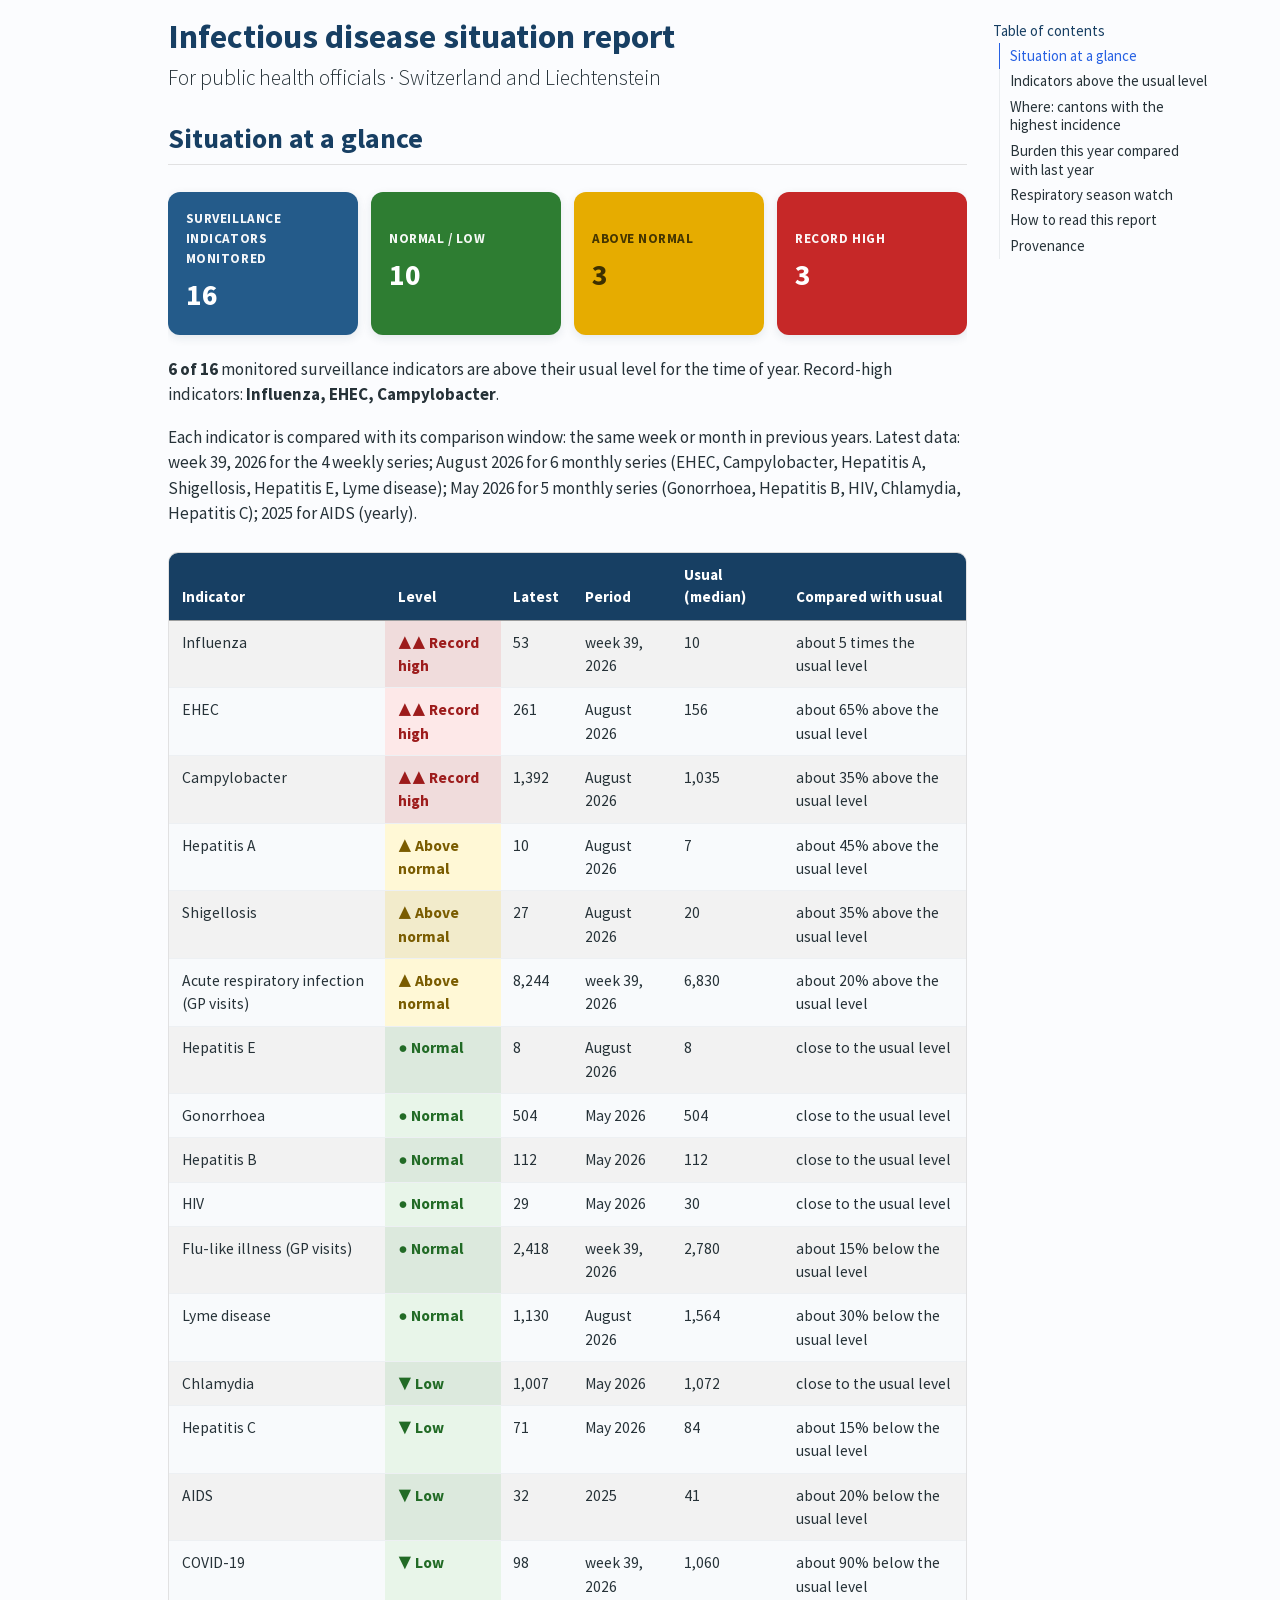
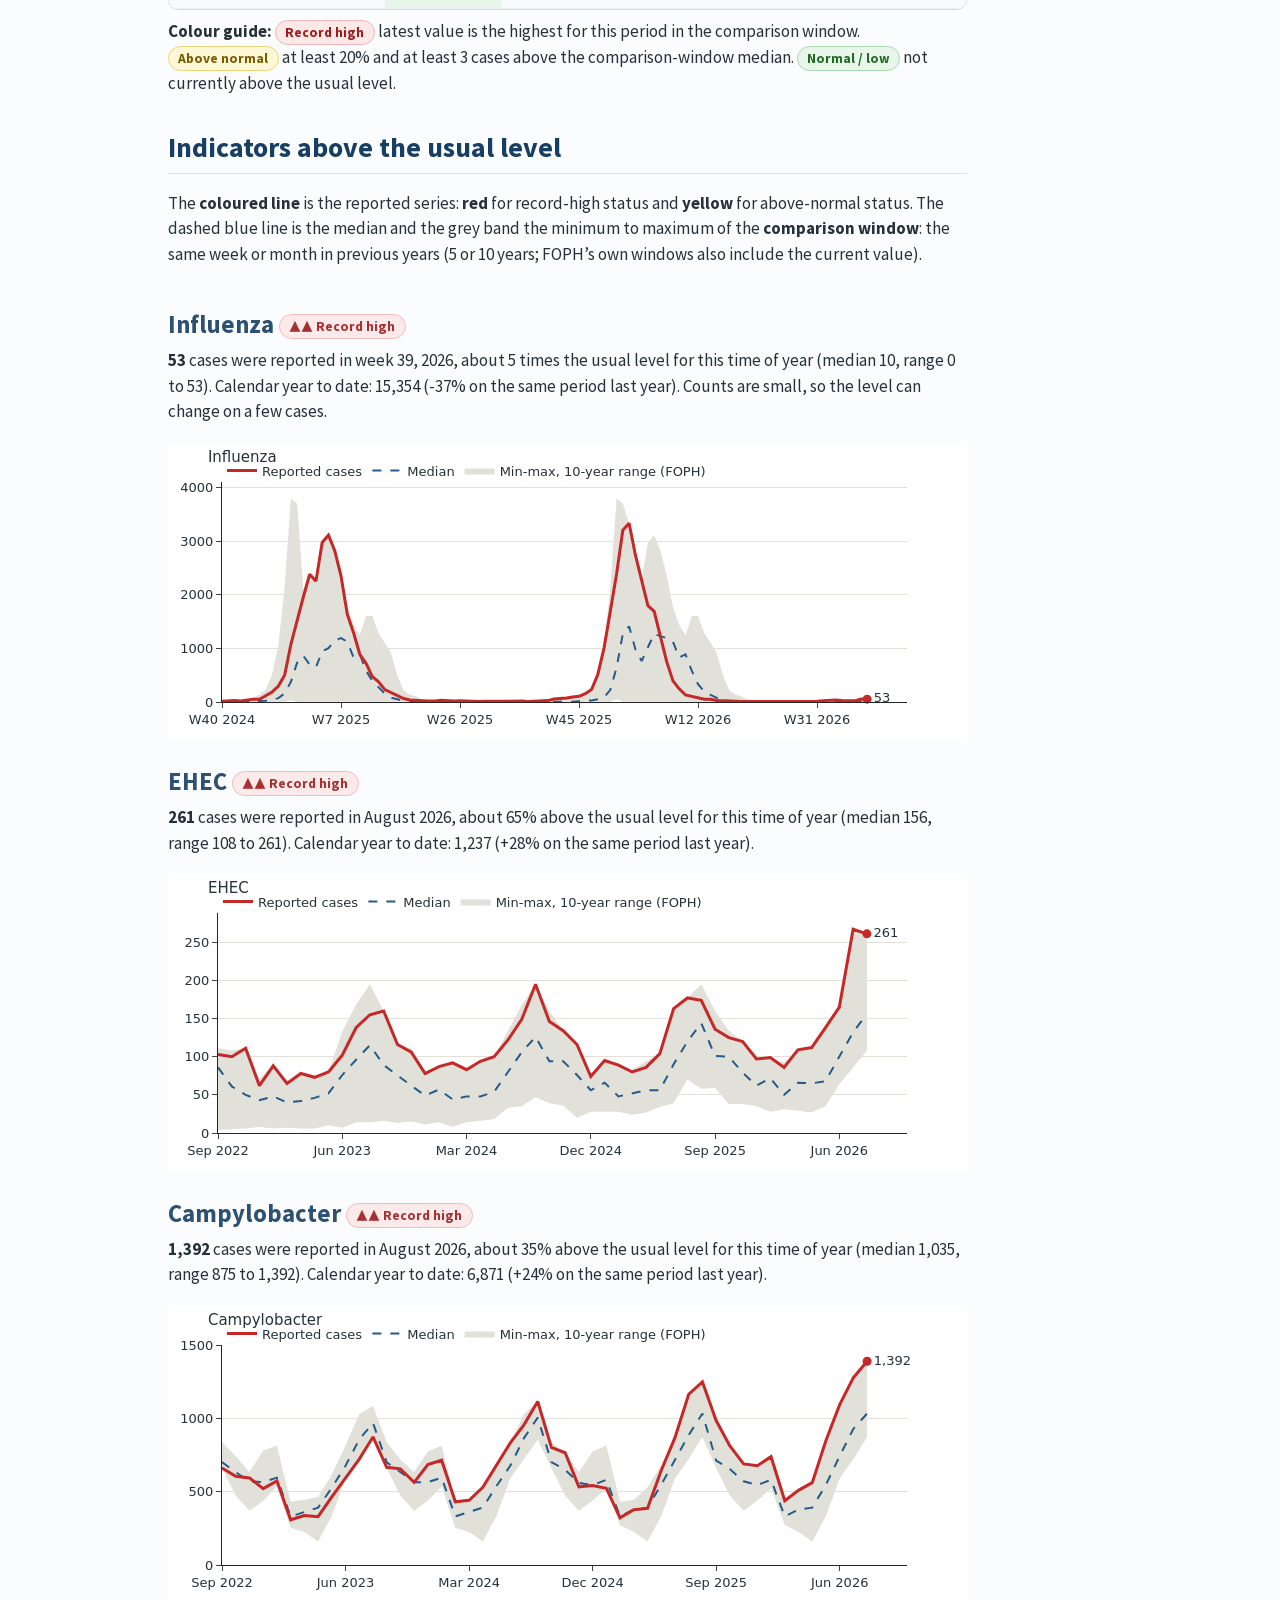
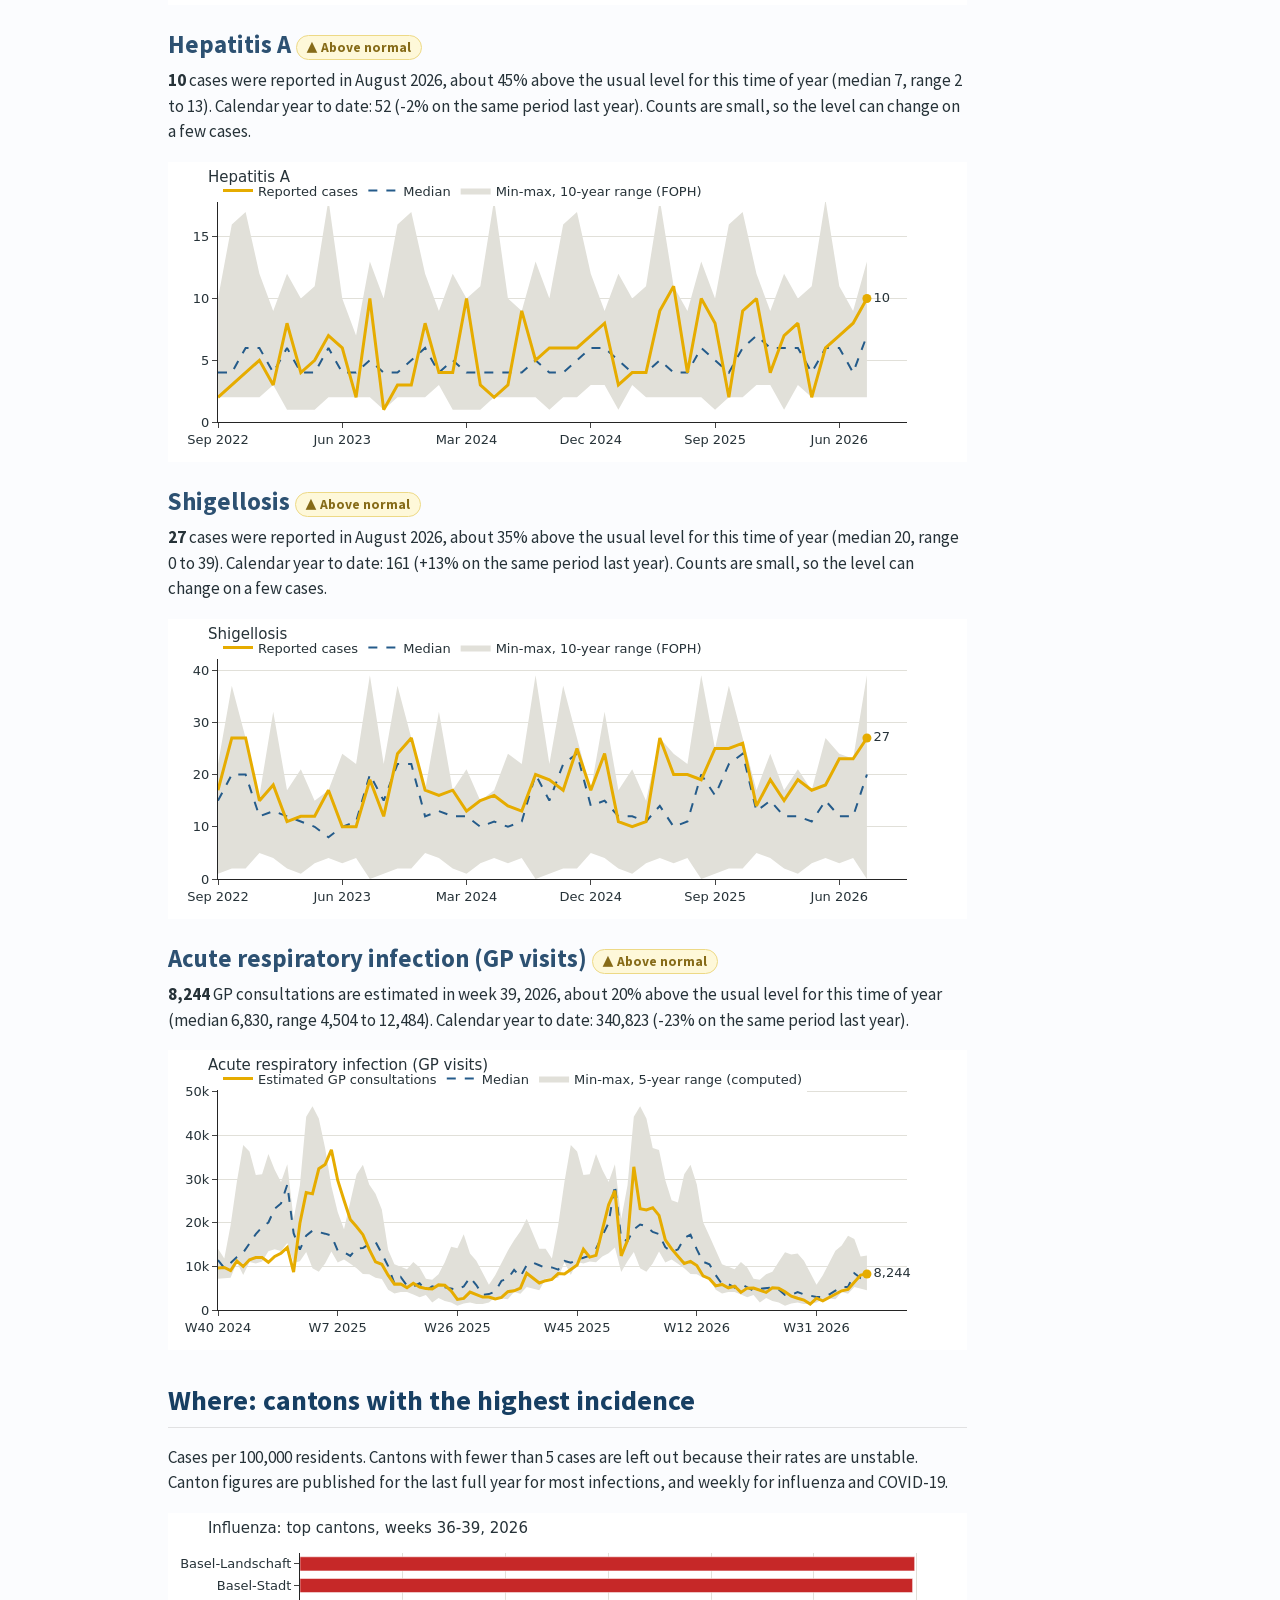
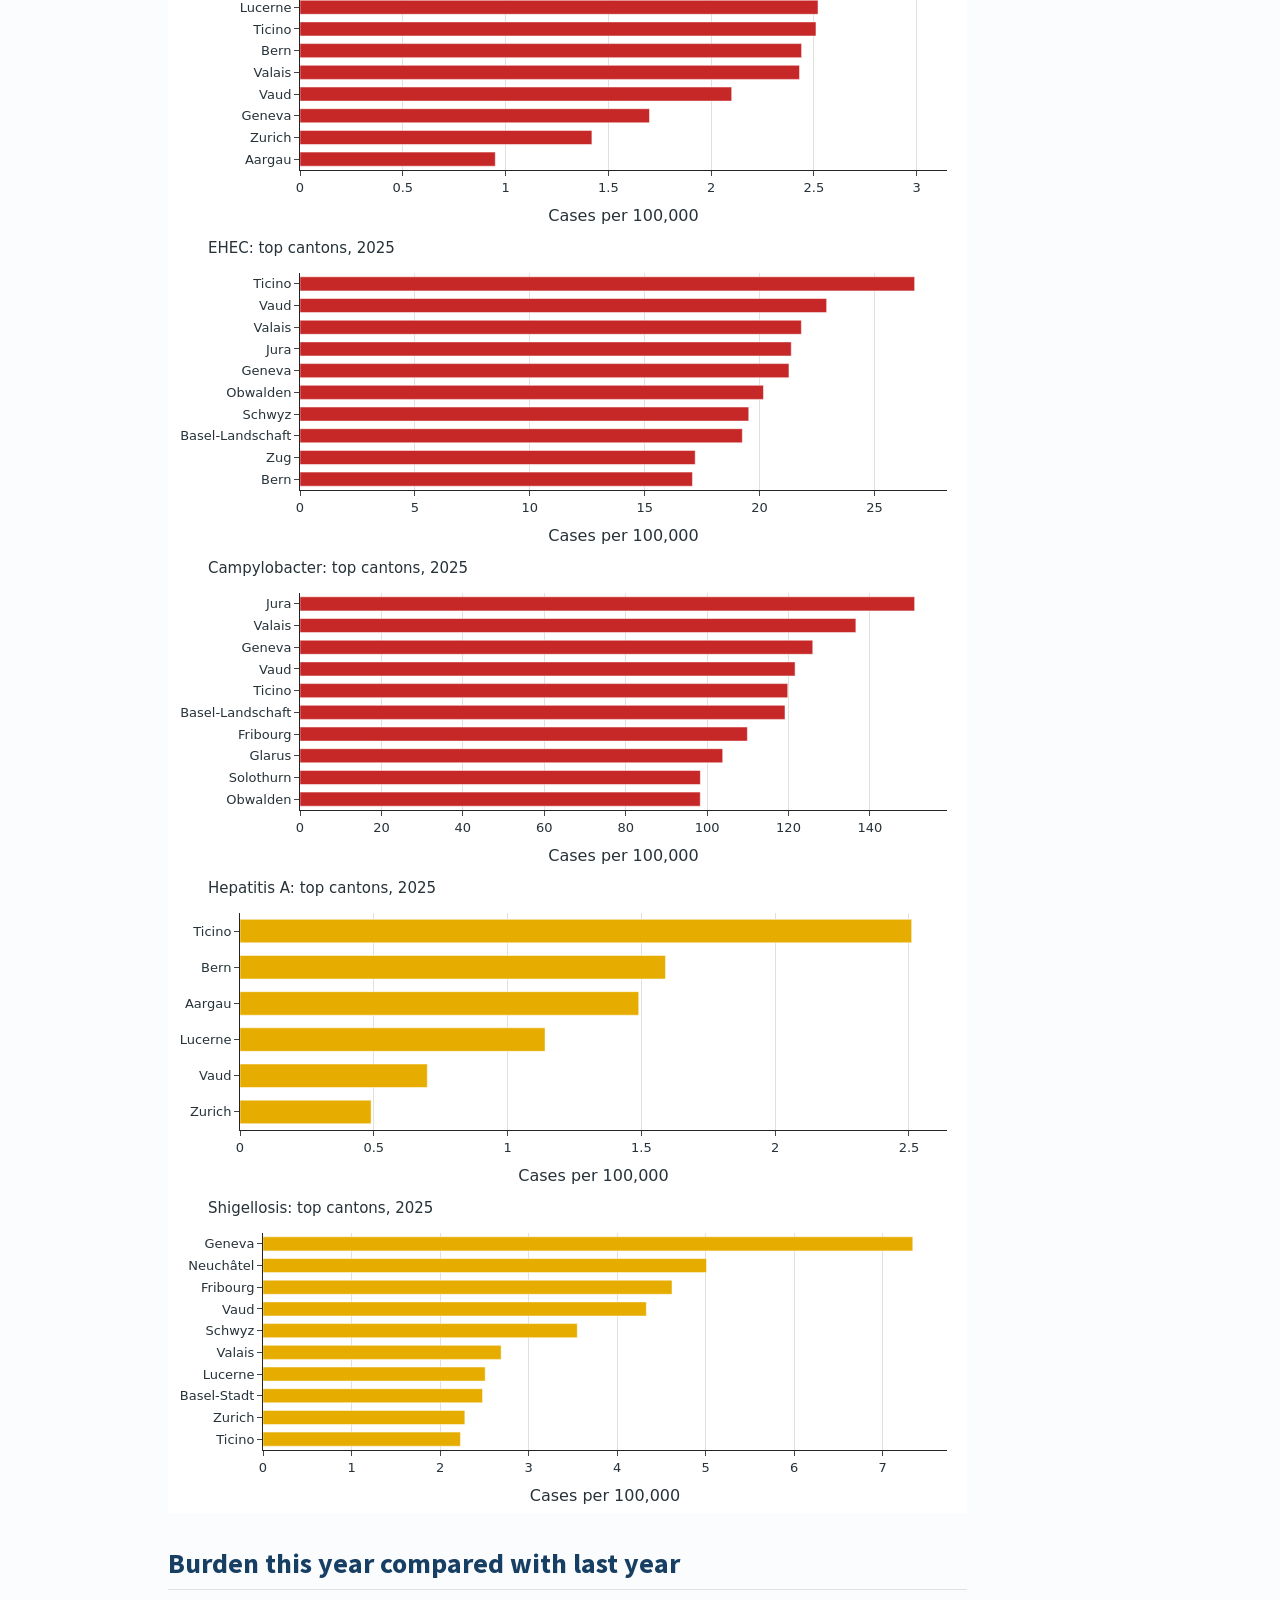
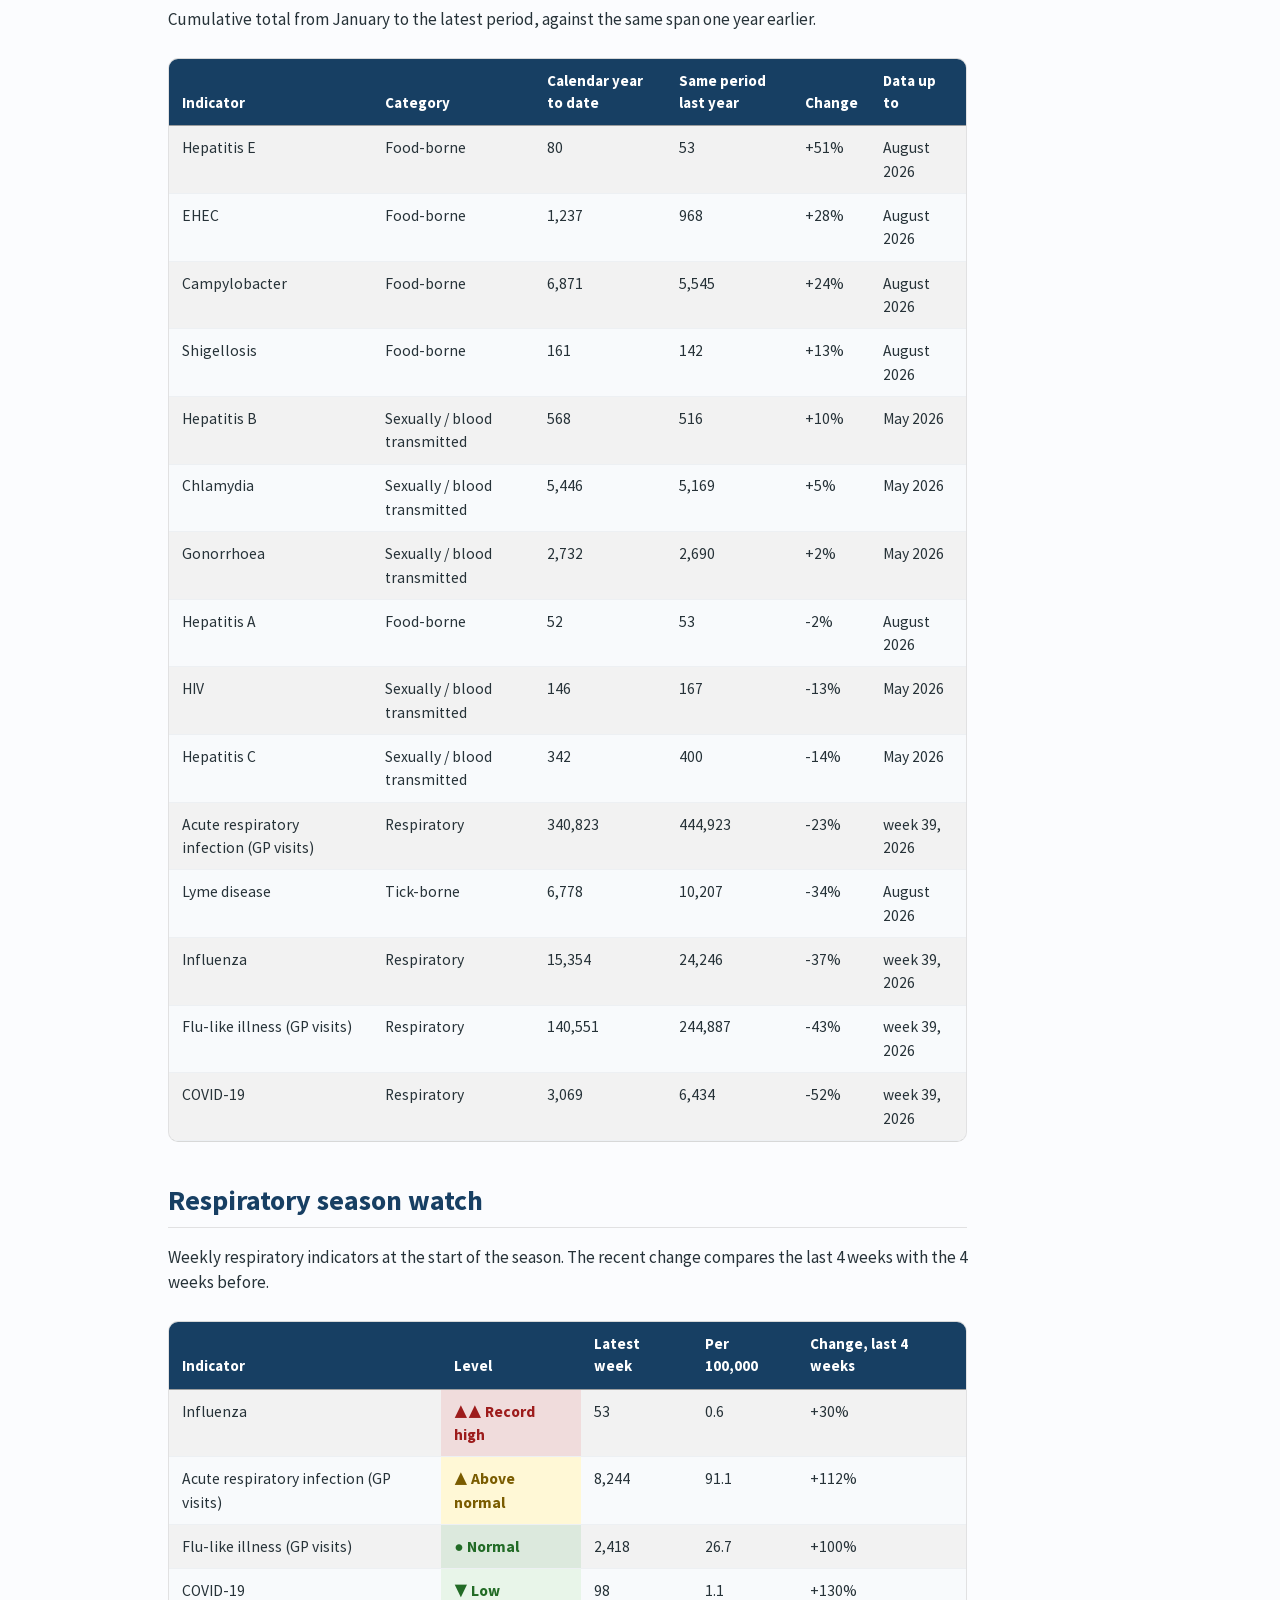
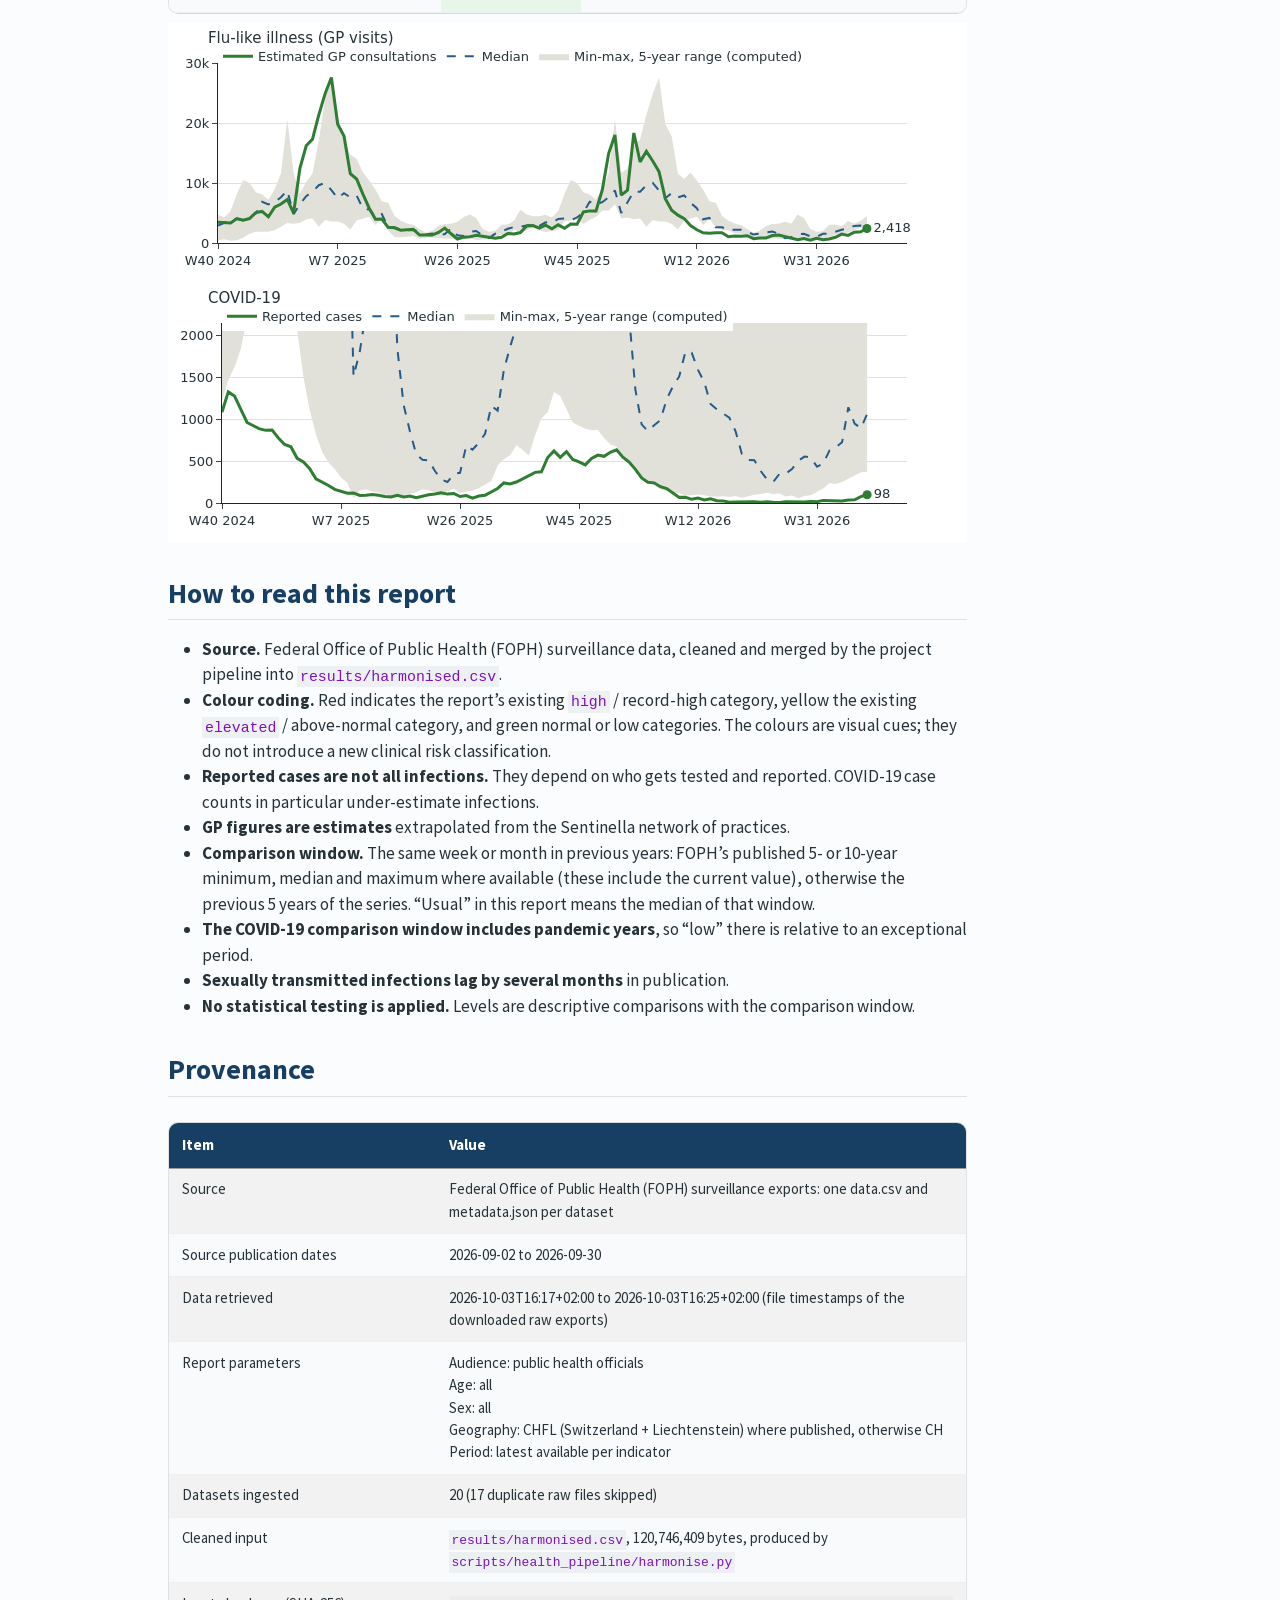
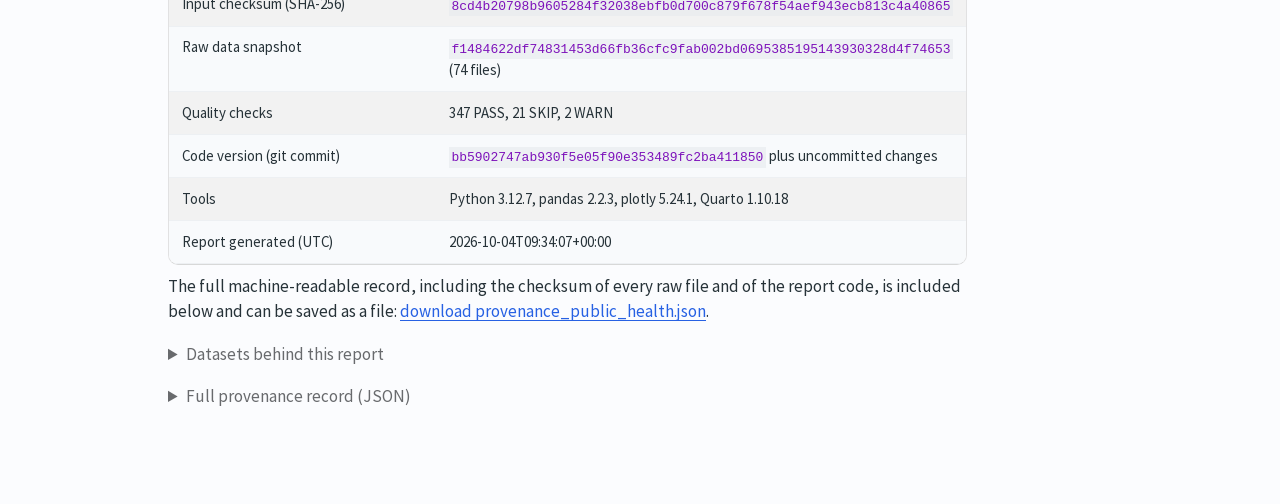
==== Health_Report_Generator-test/quarto/public_health.html @ 0fb8ffb7 "upaded_quarto_reports" ====
<!DOCTYPE html>
<html xmlns="http://www.w3.org/1999/xhtml" lang="en" xml:lang="en"><head>

<meta charset="utf-8">
<meta name="generator" content="quarto-1.10.18">

<meta name="viewport" content="width=device-width, initial-scale=1.0, user-scalable=yes">


<title>Infectious disease situation report</title>
<style>

span.smallcaps{font-variant: small-caps;}
div.columns{display: flex; gap: 1.5em;}
div.column{flex: auto;}
@media screen {
div.columns{gap: min(4vw, 1.5em);}
div.column{overflow-x: auto;}
}
div.hanging-indent{margin-left: 1.5em; text-indent: -1.5em;}
ul.task-list{list-style: none;}
ul.task-list li input[type="checkbox"] {
width: 0.8em;
margin: 0 0.8em 0.2em -1em;  vertical-align: middle;
}

html { -webkit-text-size-adjust: 100%; }
pre > code.sourceCode { white-space: pre; position: relative; }
pre > code.sourceCode > span { display: inline-block; line-height: 1.25; }
pre > code.sourceCode > span:empty { height: 1.2em; }
.sourceCode { overflow: visible; }
code.sourceCode > span { color: inherit; text-decoration: inherit; }
div.sourceCode { margin: 1em 0; }
pre.sourceCode { margin: 0; }
@media screen {
div.sourceCode { overflow: auto; }
}
@media print {
pre > code.sourceCode { white-space: pre-wrap; }
pre > code.sourceCode > span { text-indent: -5em; padding-left: 5em; }
}
pre.numberSource code
{ counter-reset: source-line 0; }
pre.numberSource code > span
{ position: relative; left: -4em; counter-increment: source-line; }
pre.numberSource code > span > a:first-child::before
{ content: counter(source-line);
position: relative; left: -1em; text-align: right; vertical-align: baseline;
border: none; display: inline-block;
-webkit-touch-callout: none; -webkit-user-select: none;
-khtml-user-select: none; -moz-user-select: none;
-ms-user-select: none; user-select: none;
padding: 0 4px; width: 4em;
}
pre.numberSource { margin-left: 3em; padding-left: 4px; }
div.sourceCode
{ }
@media screen {
pre > code.sourceCode > span > a:first-child::before { text-decoration: underline; }
}
</style>


<script>/*! jQuery v3.5.1 | (c) JS Foundation and other contributors | jquery.org/license */
!function(e,t){"use strict";"object"==typeof module&&"object"==typeof module.exports?module.exports=e.document?t(e,!0):function(e){if(!e.document)throw new Error("jQuery requires a window with a document");return t(e)}:t(e)}("undefined"!=typeof window?window:this,function(C,e){"use strict";var t=[],r=Object.getPrototypeOf,s=t.slice,g=t.flat?function(e){return t.flat.call(e)}:function(e){return t.concat.apply([],e)},u=t.push,i=t.indexOf,n={},o=n.toString,v=n.hasOwnProperty,a=v.toString,l=a.call(Object),y={},m=function(e){return"function"==typeof e&&"number"!=typeof e.nodeType},x=function(e){return null!=e&&e===e.window},E=C.document,c={type:!0,src:!0,nonce:!0,noModule:!0};function b(e,t,n){var r,i,o=(n=n||E).createElement("script");if(o.text=e,t)for(r in c)(i=t[r]||t.getAttribute&&t.getAttribute(r))&&o.setAttribute(r,i);n.head.appendChild(o).parentNode.removeChild(o)}function w(e){return null==e?e+"":"object"==typeof e||"function"==typeof e?n[o.call(e)]||"object":typeof e}var f="3.5.1",S=function(e,t){return new S.fn.init(e,t)};function p(e){var t=!!e&&"length"in e&&e.length,n=w(e);return!m(e)&&!x(e)&&("array"===n||0===t||"number"==typeof t&&0<t&&t-1 in e)}S.fn=S.prototype={jquery:f,constructor:S,length:0,toArray:function(){return s.call(this)},get:function(e){return null==e?s.call(this):e<0?this[e+this.length]:this[e]},pushStack:function(e){var t=S.merge(this.constructor(),e);return t.prevObject=this,t},each:function(e){return S.each(this,e)},map:function(n){return this.pushStack(S.map(this,function(e,t){return n.call(e,t,e)}))},slice:function(){return this.pushStack(s.apply(this,arguments))},first:function(){return this.eq(0)},last:function(){return this.eq(-1)},even:function(){return this.pushStack(S.grep(this,function(e,t){return(t+1)%2}))},odd:function(){return this.pushStack(S.grep(this,function(e,t){return t%2}))},eq:function(e){var t=this.length,n=+e+(e<0?t:0);return this.pushStack(0<=n&&n<t?[this[n]]:[])},end:function(){return this.prevObject||this.constructor()},push:u,sort:t.sort,splice:t.splice},S.extend=S.fn.extend=function(){var e,t,n,r,i,o,a=arguments[0]||{},s=1,u=arguments.length,l=!1;for("boolean"==typeof a&&(l=a,a=arguments[s]||{},s++),"object"==typeof a||m(a)||(a={}),s===u&&(a=this,s--);s<u;s++)if(null!=(e=arguments[s]))for(t in e)r=e[t],"__proto__"!==t&&a!==r&&(l&&r&&(S.isPlainObject(r)||(i=Array.isArray(r)))?(n=a[t],o=i&&!Array.isArray(n)?[]:i||S.isPlainObject(n)?n:{},i=!1,a[t]=S.extend(l,o,r)):void 0!==r&&(a[t]=r));return a},S.extend({expando:"jQuery"+(f+Math.random()).replace(/\D/g,""),isReady:!0,error:function(e){throw new Error(e)},noop:function(){},isPlainObject:function(e){var t,n;return!(!e||"[object Object]"!==o.call(e))&&(!(t=r(e))||"function"==typeof(n=v.call(t,"constructor")&&t.constructor)&&a.call(n)===l)},isEmptyObject:function(e){var t;for(t in e)return!1;return!0},globalEval:function(e,t,n){b(e,{nonce:t&&t.nonce},n)},each:function(e,t){var n,r=0;if(p(e)){for(n=e.length;r<n;r++)if(!1===t.call(e[r],r,e[r]))break}else for(r in e)if(!1===t.call(e[r],r,e[r]))break;return e},makeArray:function(e,t){var n=t||[];return null!=e&&(p(Object(e))?S.merge(n,"string"==typeof e?[e]:e):u.call(n,e)),n},inArray:function(e,t,n){return null==t?-1:i.call(t,e,n)},merge:function(e,t){for(var n=+t.length,r=0,i=e.length;r<n;r++)e[i++]=t[r];return e.length=i,e},grep:function(e,t,n){for(var r=[],i=0,o=e.length,a=!n;i<o;i++)!t(e[i],i)!==a&&r.push(e[i]);return r},map:function(e,t,n){var r,i,o=0,a=[];if(p(e))for(r=e.length;o<r;o++)null!=(i=t(e[o],o,n))&&a.push(i);else for(o in e)null!=(i=t(e[o],o,n))&&a.push(i);return g(a)},guid:1,support:y}),"function"==typeof Symbol&&(S.fn[Symbol.iterator]=t[Symbol.iterator]),S.each("Boolean Number String Function Array Date RegExp Object Error Symbol".split(" "),function(e,t){n["[object "+t+"]"]=t.toLowerCase()});var d=function(n){var e,d,b,o,i,h,f,g,w,u,l,T,C,a,E,v,s,c,y,S="sizzle"+1*new Date,p=n.document,k=0,r=0,m=ue(),x=ue(),A=ue(),N=ue(),D=function(e,t){return e===t&&(l=!0),0},j={}.hasOwnProperty,t=[],q=t.pop,L=t.push,H=t.push,O=t.slice,P=function(e,t){for(var n=0,r=e.length;n<r;n++)if(e[n]===t)return n;return-1},R="checked|selected|async|autofocus|autoplay|controls|defer|disabled|hidden|ismap|loop|multiple|open|readonly|required|scoped",M="[\\x20\\t\\r\\n\\f]",I="(?:\\\\[\\da-fA-F]{1,6}"+M+"?|\\\\[^\\r\\n\\f]|[\\w-]|[^\0-\\x7f])+",W="\\["+M+"*("+I+")(?:"+M+"*([*^$|!~]?=)"+M+"*(?:'((?:\\\\.|[^\\\\'])*)'|\"((?:\\\\.|[^\\\\\"])*)\"|("+I+"))|)"+M+"*\\]",F=":("+I+")(?:\\((('((?:\\\\.|[^\\\\'])*)'|\"((?:\\\\.|[^\\\\\"])*)\")|((?:\\\\.|[^\\\\()[\\]]|"+W+")*)|.*)\\)|)",B=new RegExp(M+"+","g"),$=new RegExp("^"+M+"+|((?:^|[^\\\\])(?:\\\\.)*)"+M+"+$","g"),_=new RegExp("^"+M+"*,"+M+"*"),z=new RegExp("^"+M+"*([>+~]|"+M+")"+M+"*"),U=new RegExp(M+"|>"),X=new RegExp(F),V=new RegExp("^"+I+"$"),G={ID:new RegExp("^#("+I+")"),CLASS:new RegExp("^\\.("+I+")"),TAG:new RegExp("^("+I+"|[*])"),ATTR:new RegExp("^"+W),PSEUDO:new RegExp("^"+F),CHILD:new RegExp("^:(only|first|last|nth|nth-last)-(child|of-type)(?:\\("+M+"*(even|odd|(([+-]|)(\\d*)n|)"+M+"*(?:([+-]|)"+M+"*(\\d+)|))"+M+"*\\)|)","i"),bool:new RegExp("^(?:"+R+")$","i"),needsContext:new RegExp("^"+M+"*[>+~]|:(even|odd|eq|gt|lt|nth|first|last)(?:\\("+M+"*((?:-\\d)?\\d*)"+M+"*\\)|)(?=[^-]|$)","i")},Y=/HTML$/i,Q=/^(?:input|select|textarea|button)$/i,J=/^h\d$/i,K=/^[^{]+\{\s*\[native \w/,Z=/^(?:#([\w-]+)|(\w+)|\.([\w-]+))$/,ee=/[+~]/,te=new RegExp("\\\\[\\da-fA-F]{1,6}"+M+"?|\\\\([^\\r\\n\\f])","g"),ne=function(e,t){var n="0x"+e.slice(1)-65536;return t||(n<0?String.fromCharCode(n+65536):String.fromCharCode(n>>10|55296,1023&n|56320))},re=/([\0-\x1f\x7f]|^-?\d)|^-$|[^\0-\x1f\x7f-\uFFFF\w-]/g,ie=function(e,t){return t?"\0"===e?"\ufffd":e.slice(0,-1)+"\\"+e.charCodeAt(e.length-1).toString(16)+" ":"\\"+e},oe=function(){T()},ae=be(function(e){return!0===e.disabled&&"fieldset"===e.nodeName.toLowerCase()},{dir:"parentNode",next:"legend"});try{H.apply(t=O.call(p.childNodes),p.childNodes),t[p.childNodes.length].nodeType}catch(e){H={apply:t.length?function(e,t){L.apply(e,O.call(t))}:function(e,t){var n=e.length,r=0;while(e[n++]=t[r++]);e.length=n-1}}}function se(t,e,n,r){var i,o,a,s,u,l,c,f=e&&e.ownerDocument,p=e?e.nodeType:9;if(n=n||[],"string"!=typeof t||!t||1!==p&&9!==p&&11!==p)return n;if(!r&&(T(e),e=e||C,E)){if(11!==p&&(u=Z.exec(t)))if(i=u[1]){if(9===p){if(!(a=e.getElementById(i)))return n;if(a.id===i)return n.push(a),n}else if(f&&(a=f.getElementById(i))&&y(e,a)&&a.id===i)return n.push(a),n}else{if(u[2])return H.apply(n,e.getElementsByTagName(t)),n;if((i=u[3])&&d.getElementsByClassName&&e.getElementsByClassName)return H.apply(n,e.getElementsByClassName(i)),n}if(d.qsa&&!N[t+" "]&&(!v||!v.test(t))&&(1!==p||"object"!==e.nodeName.toLowerCase())){if(c=t,f=e,1===p&&(U.test(t)||z.test(t))){(f=ee.test(t)&&ye(e.parentNode)||e)===e&&d.scope||((s=e.getAttribute("id"))?s=s.replace(re,ie):e.setAttribute("id",s=S)),o=(l=h(t)).length;while(o--)l[o]=(s?"#"+s:":scope")+" "+xe(l[o]);c=l.join(",")}try{return H.apply(n,f.querySelectorAll(c)),n}catch(e){N(t,!0)}finally{s===S&&e.removeAttribute("id")}}}return g(t.replace($,"$1"),e,n,r)}function ue(){var r=[];return function e(t,n){return r.push(t+" ")>b.cacheLength&&delete e[r.shift()],e[t+" "]=n}}function le(e){return e[S]=!0,e}function ce(e){var t=C.createElement("fieldset");try{return!!e(t)}catch(e){return!1}finally{t.parentNode&&t.parentNode.removeChild(t),t=null}}function fe(e,t){var n=e.split("|"),r=n.length;while(r--)b.attrHandle[n[r]]=t}function pe(e,t){var n=t&&e,r=n&&1===e.nodeType&&1===t.nodeType&&e.sourceIndex-t.sourceIndex;if(r)return r;if(n)while(n=n.nextSibling)if(n===t)return-1;return e?1:-1}function de(t){return function(e){return"input"===e.nodeName.toLowerCase()&&e.type===t}}function he(n){return function(e){var t=e.nodeName.toLowerCase();return("input"===t||"button"===t)&&e.type===n}}function ge(t){return function(e){return"form"in e?e.parentNode&&!1===e.disabled?"label"in e?"label"in e.parentNode?e.parentNode.disabled===t:e.disabled===t:e.isDisabled===t||e.isDisabled!==!t&&ae(e)===t:e.disabled===t:"label"in e&&e.disabled===t}}function ve(a){return le(function(o){return o=+o,le(function(e,t){var n,r=a([],e.length,o),i=r.length;while(i--)e[n=r[i]]&&(e[n]=!(t[n]=e[n]))})})}function ye(e){return e&&"undefined"!=typeof e.getElementsByTagName&&e}for(e in d=se.support={},i=se.isXML=function(e){var t=e.namespaceURI,n=(e.ownerDocument||e).documentElement;return!Y.test(t||n&&n.nodeName||"HTML")},T=se.setDocument=function(e){var t,n,r=e?e.ownerDocument||e:p;return r!=C&&9===r.nodeType&&r.documentElement&&(a=(C=r).documentElement,E=!i(C),p!=C&&(n=C.defaultView)&&n.top!==n&&(n.addEventListener?n.addEventListener("unload",oe,!1):n.attachEvent&&n.attachEvent("onunload",oe)),d.scope=ce(function(e){return a.appendChild(e).appendChild(C.createElement("div")),"undefined"!=typeof e.querySelectorAll&&!e.querySelectorAll(":scope fieldset div").length}),d.attributes=ce(function(e){return e.className="i",!e.getAttribute("className")}),d.getElementsByTagName=ce(function(e){return e.appendChild(C.createComment("")),!e.getElementsByTagName("*").length}),d.getElementsByClassName=K.test(C.getElementsByClassName),d.getById=ce(function(e){return a.appendChild(e).id=S,!C.getElementsByName||!C.getElementsByName(S).length}),d.getById?(b.filter.ID=function(e){var t=e.replace(te,ne);return function(e){return e.getAttribute("id")===t}},b.find.ID=function(e,t){if("undefined"!=typeof t.getElementById&&E){var n=t.getElementById(e);return n?[n]:[]}}):(b.filter.ID=function(e){var n=e.replace(te,ne);return function(e){var t="undefined"!=typeof e.getAttributeNode&&e.getAttributeNode("id");return t&&t.value===n}},b.find.ID=function(e,t){if("undefined"!=typeof t.getElementById&&E){var n,r,i,o=t.getElementById(e);if(o){if((n=o.getAttributeNode("id"))&&n.value===e)return[o];i=t.getElementsByName(e),r=0;while(o=i[r++])if((n=o.getAttributeNode("id"))&&n.value===e)return[o]}return[]}}),b.find.TAG=d.getElementsByTagName?function(e,t){return"undefined"!=typeof t.getElementsByTagName?t.getElementsByTagName(e):d.qsa?t.querySelectorAll(e):void 0}:function(e,t){var n,r=[],i=0,o=t.getElementsByTagName(e);if("*"===e){while(n=o[i++])1===n.nodeType&&r.push(n);return r}return o},b.find.CLASS=d.getElementsByClassName&&function(e,t){if("undefined"!=typeof t.getElementsByClassName&&E)return t.getElementsByClassName(e)},s=[],v=[],(d.qsa=K.test(C.querySelectorAll))&&(ce(function(e){var t;a.appendChild(e).innerHTML="<a id='"+S+"'></a><select id='"+S+"-\r\\' msallowcapture=''><option selected=''></option></select>",e.querySelectorAll("[msallowcapture^='']").length&&v.push("[*^$]="+M+"*(?:''|\"\")"),e.querySelectorAll("[selected]").length||v.push("\\["+M+"*(?:value|"+R+")"),e.querySelectorAll("[id~="+S+"-]").length||v.push("~="),(t=C.createElement("input")).setAttribute("name",""),e.appendChild(t),e.querySelectorAll("[name='']").length||v.push("\\["+M+"*name"+M+"*="+M+"*(?:''|\"\")"),e.querySelectorAll(":checked").length||v.push(":checked"),e.querySelectorAll("a#"+S+"+*").length||v.push(".#.+[+~]"),e.querySelectorAll("\\\f"),v.push("[\\r\\n\\f]")}),ce(function(e){e.innerHTML="<a href='' disabled='disabled'></a><select disabled='disabled'><option/></select>";var t=C.createElement("input");t.setAttribute("type","hidden"),e.appendChild(t).setAttribute("name","D"),e.querySelectorAll("[name=d]").length&&v.push("name"+M+"*[*^$|!~]?="),2!==e.querySelectorAll(":enabled").length&&v.push(":enabled",":disabled"),a.appendChild(e).disabled=!0,2!==e.querySelectorAll(":disabled").length&&v.push(":enabled",":disabled"),e.querySelectorAll("*,:x"),v.push(",.*:")})),(d.matchesSelector=K.test(c=a.matches||a.webkitMatchesSelector||a.mozMatchesSelector||a.oMatchesSelector||a.msMatchesSelector))&&ce(function(e){d.disconnectedMatch=c.call(e,"*"),c.call(e,"[s!='']:x"),s.push("!=",F)}),v=v.length&&new RegExp(v.join("|")),s=s.length&&new RegExp(s.join("|")),t=K.test(a.compareDocumentPosition),y=t||K.test(a.contains)?function(e,t){var n=9===e.nodeType?e.documentElement:e,r=t&&t.parentNode;return e===r||!(!r||1!==r.nodeType||!(n.contains?n.contains(r):e.compareDocumentPosition&&16&e.compareDocumentPosition(r)))}:function(e,t){if(t)while(t=t.parentNode)if(t===e)return!0;return!1},D=t?function(e,t){if(e===t)return l=!0,0;var n=!e.compareDocumentPosition-!t.compareDocumentPosition;return n||(1&(n=(e.ownerDocument||e)==(t.ownerDocument||t)?e.compareDocumentPosition(t):1)||!d.sortDetached&&t.compareDocumentPosition(e)===n?e==C||e.ownerDocument==p&&y(p,e)?-1:t==C||t.ownerDocument==p&&y(p,t)?1:u?P(u,e)-P(u,t):0:4&n?-1:1)}:function(e,t){if(e===t)return l=!0,0;var n,r=0,i=e.parentNode,o=t.parentNode,a=[e],s=[t];if(!i||!o)return e==C?-1:t==C?1:i?-1:o?1:u?P(u,e)-P(u,t):0;if(i===o)return pe(e,t);n=e;while(n=n.parentNode)a.unshift(n);n=t;while(n=n.parentNode)s.unshift(n);while(a[r]===s[r])r++;return r?pe(a[r],s[r]):a[r]==p?-1:s[r]==p?1:0}),C},se.matches=function(e,t){return se(e,null,null,t)},se.matchesSelector=function(e,t){if(T(e),d.matchesSelector&&E&&!N[t+" "]&&(!s||!s.test(t))&&(!v||!v.test(t)))try{var n=c.call(e,t);if(n||d.disconnectedMatch||e.document&&11!==e.document.nodeType)return n}catch(e){N(t,!0)}return 0<se(t,C,null,[e]).length},se.contains=function(e,t){return(e.ownerDocument||e)!=C&&T(e),y(e,t)},se.attr=function(e,t){(e.ownerDocument||e)!=C&&T(e);var n=b.attrHandle[t.toLowerCase()],r=n&&j.call(b.attrHandle,t.toLowerCase())?n(e,t,!E):void 0;return void 0!==r?r:d.attributes||!E?e.getAttribute(t):(r=e.getAttributeNode(t))&&r.specified?r.value:null},se.escape=function(e){return(e+"").replace(re,ie)},se.error=function(e){throw new Error("Syntax error, unrecognized expression: "+e)},se.uniqueSort=function(e){var t,n=[],r=0,i=0;if(l=!d.detectDuplicates,u=!d.sortStable&&e.slice(0),e.sort(D),l){while(t=e[i++])t===e[i]&&(r=n.push(i));while(r--)e.splice(n[r],1)}return u=null,e},o=se.getText=function(e){var t,n="",r=0,i=e.nodeType;if(i){if(1===i||9===i||11===i){if("string"==typeof e.textContent)return e.textContent;for(e=e.firstChild;e;e=e.nextSibling)n+=o(e)}else if(3===i||4===i)return e.nodeValue}else while(t=e[r++])n+=o(t);return n},(b=se.selectors={cacheLength:50,createPseudo:le,match:G,attrHandle:{},find:{},relative:{">":{dir:"parentNode",first:!0}," ":{dir:"parentNode"},"+":{dir:"previousSibling",first:!0},"~":{dir:"previousSibling"}},preFilter:{ATTR:function(e){return e[1]=e[1].replace(te,ne),e[3]=(e[3]||e[4]||e[5]||"").replace(te,ne),"~="===e[2]&&(e[3]=" "+e[3]+" "),e.slice(0,4)},CHILD:function(e){return e[1]=e[1].toLowerCase(),"nth"===e[1].slice(0,3)?(e[3]||se.error(e[0]),e[4]=+(e[4]?e[5]+(e[6]||1):2*("even"===e[3]||"odd"===e[3])),e[5]=+(e[7]+e[8]||"odd"===e[3])):e[3]&&se.error(e[0]),e},PSEUDO:function(e){var t,n=!e[6]&&e[2];return G.CHILD.test(e[0])?null:(e[3]?e[2]=e[4]||e[5]||"":n&&X.test(n)&&(t=h(n,!0))&&(t=n.indexOf(")",n.length-t)-n.length)&&(e[0]=e[0].slice(0,t),e[2]=n.slice(0,t)),e.slice(0,3))}},filter:{TAG:function(e){var t=e.replace(te,ne).toLowerCase();return"*"===e?function(){return!0}:function(e){return e.nodeName&&e.nodeName.toLowerCase()===t}},CLASS:function(e){var t=m[e+" "];return t||(t=new RegExp("(^|"+M+")"+e+"("+M+"|$)"))&&m(e,function(e){return t.test("string"==typeof e.className&&e.className||"undefined"!=typeof e.getAttribute&&e.getAttribute("class")||"")})},ATTR:function(n,r,i){return function(e){var t=se.attr(e,n);return null==t?"!="===r:!r||(t+="","="===r?t===i:"!="===r?t!==i:"^="===r?i&&0===t.indexOf(i):"*="===r?i&&-1<t.indexOf(i):"$="===r?i&&t.slice(-i.length)===i:"~="===r?-1<(" "+t.replace(B," ")+" ").indexOf(i):"|="===r&&(t===i||t.slice(0,i.length+1)===i+"-"))}},CHILD:function(h,e,t,g,v){var y="nth"!==h.slice(0,3),m="last"!==h.slice(-4),x="of-type"===e;return 1===g&&0===v?function(e){return!!e.parentNode}:function(e,t,n){var r,i,o,a,s,u,l=y!==m?"nextSibling":"previousSibling",c=e.parentNode,f=x&&e.nodeName.toLowerCase(),p=!n&&!x,d=!1;if(c){if(y){while(l){a=e;while(a=a[l])if(x?a.nodeName.toLowerCase()===f:1===a.nodeType)return!1;u=l="only"===h&&!u&&"nextSibling"}return!0}if(u=[m?c.firstChild:c.lastChild],m&&p){d=(s=(r=(i=(o=(a=c)[S]||(a[S]={}))[a.uniqueID]||(o[a.uniqueID]={}))[h]||[])[0]===k&&r[1])&&r[2],a=s&&c.childNodes[s];while(a=++s&&a&&a[l]||(d=s=0)||u.pop())if(1===a.nodeType&&++d&&a===e){i[h]=[k,s,d];break}}else if(p&&(d=s=(r=(i=(o=(a=e)[S]||(a[S]={}))[a.uniqueID]||(o[a.uniqueID]={}))[h]||[])[0]===k&&r[1]),!1===d)while(a=++s&&a&&a[l]||(d=s=0)||u.pop())if((x?a.nodeName.toLowerCase()===f:1===a.nodeType)&&++d&&(p&&((i=(o=a[S]||(a[S]={}))[a.uniqueID]||(o[a.uniqueID]={}))[h]=[k,d]),a===e))break;return(d-=v)===g||d%g==0&&0<=d/g}}},PSEUDO:function(e,o){var t,a=b.pseudos[e]||b.setFilters[e.toLowerCase()]||se.error("unsupported pseudo: "+e);return a[S]?a(o):1<a.length?(t=[e,e,"",o],b.setFilters.hasOwnProperty(e.toLowerCase())?le(function(e,t){var n,r=a(e,o),i=r.length;while(i--)e[n=P(e,r[i])]=!(t[n]=r[i])}):function(e){return a(e,0,t)}):a}},pseudos:{not:le(function(e){var r=[],i=[],s=f(e.replace($,"$1"));return s[S]?le(function(e,t,n,r){var i,o=s(e,null,r,[]),a=e.length;while(a--)(i=o[a])&&(e[a]=!(t[a]=i))}):function(e,t,n){return r[0]=e,s(r,null,n,i),r[0]=null,!i.pop()}}),has:le(function(t){return function(e){return 0<se(t,e).length}}),contains:le(function(t){return t=t.replace(te,ne),function(e){return-1<(e.textContent||o(e)).indexOf(t)}}),lang:le(function(n){return V.test(n||"")||se.error("unsupported lang: "+n),n=n.replace(te,ne).toLowerCase(),function(e){var t;do{if(t=E?e.lang:e.getAttribute("xml:lang")||e.getAttribute("lang"))return(t=t.toLowerCase())===n||0===t.indexOf(n+"-")}while((e=e.parentNode)&&1===e.nodeType);return!1}}),target:function(e){var t=n.location&&n.location.hash;return t&&t.slice(1)===e.id},root:function(e){return e===a},focus:function(e){return e===C.activeElement&&(!C.hasFocus||C.hasFocus())&&!!(e.type||e.href||~e.tabIndex)},enabled:ge(!1),disabled:ge(!0),checked:function(e){var t=e.nodeName.toLowerCase();return"input"===t&&!!e.checked||"option"===t&&!!e.selected},selected:function(e){return e.parentNode&&e.parentNode.selectedIndex,!0===e.selected},empty:function(e){for(e=e.firstChild;e;e=e.nextSibling)if(e.nodeType<6)return!1;return!0},parent:function(e){return!b.pseudos.empty(e)},header:function(e){return J.test(e.nodeName)},input:function(e){return Q.test(e.nodeName)},button:function(e){var t=e.nodeName.toLowerCase();return"input"===t&&"button"===e.type||"button"===t},text:function(e){var t;return"input"===e.nodeName.toLowerCase()&&"text"===e.type&&(null==(t=e.getAttribute("type"))||"text"===t.toLowerCase())},first:ve(function(){return[0]}),last:ve(function(e,t){return[t-1]}),eq:ve(function(e,t,n){return[n<0?n+t:n]}),even:ve(function(e,t){for(var n=0;n<t;n+=2)e.push(n);return e}),odd:ve(function(e,t){for(var n=1;n<t;n+=2)e.push(n);return e}),lt:ve(function(e,t,n){for(var r=n<0?n+t:t<n?t:n;0<=--r;)e.push(r);return e}),gt:ve(function(e,t,n){for(var r=n<0?n+t:n;++r<t;)e.push(r);return e})}}).pseudos.nth=b.pseudos.eq,{radio:!0,checkbox:!0,file:!0,password:!0,image:!0})b.pseudos[e]=de(e);for(e in{submit:!0,reset:!0})b.pseudos[e]=he(e);function me(){}function xe(e){for(var t=0,n=e.length,r="";t<n;t++)r+=e[t].value;return r}function be(s,e,t){var u=e.dir,l=e.next,c=l||u,f=t&&"parentNode"===c,p=r++;return e.first?function(e,t,n){while(e=e[u])if(1===e.nodeType||f)return s(e,t,n);return!1}:function(e,t,n){var r,i,o,a=[k,p];if(n){while(e=e[u])if((1===e.nodeType||f)&&s(e,t,n))return!0}else while(e=e[u])if(1===e.nodeType||f)if(i=(o=e[S]||(e[S]={}))[e.uniqueID]||(o[e.uniqueID]={}),l&&l===e.nodeName.toLowerCase())e=e[u]||e;else{if((r=i[c])&&r[0]===k&&r[1]===p)return a[2]=r[2];if((i[c]=a)[2]=s(e,t,n))return!0}return!1}}function we(i){return 1<i.length?function(e,t,n){var r=i.length;while(r--)if(!i[r](e,t,n))return!1;return!0}:i[0]}function Te(e,t,n,r,i){for(var o,a=[],s=0,u=e.length,l=null!=t;s<u;s++)(o=e[s])&&(n&&!n(o,r,i)||(a.push(o),l&&t.push(s)));return a}function Ce(d,h,g,v,y,e){return v&&!v[S]&&(v=Ce(v)),y&&!y[S]&&(y=Ce(y,e)),le(function(e,t,n,r){var i,o,a,s=[],u=[],l=t.length,c=e||function(e,t,n){for(var r=0,i=t.length;r<i;r++)se(e,t[r],n);return n}(h||"*",n.nodeType?[n]:n,[]),f=!d||!e&&h?c:Te(c,s,d,n,r),p=g?y||(e?d:l||v)?[]:t:f;if(g&&g(f,p,n,r),v){i=Te(p,u),v(i,[],n,r),o=i.length;while(o--)(a=i[o])&&(p[u[o]]=!(f[u[o]]=a))}if(e){if(y||d){if(y){i=[],o=p.length;while(o--)(a=p[o])&&i.push(f[o]=a);y(null,p=[],i,r)}o=p.length;while(o--)(a=p[o])&&-1<(i=y?P(e,a):s[o])&&(e[i]=!(t[i]=a))}}else p=Te(p===t?p.splice(l,p.length):p),y?y(null,t,p,r):H.apply(t,p)})}function Ee(e){for(var i,t,n,r=e.length,o=b.relative[e[0].type],a=o||b.relative[" "],s=o?1:0,u=be(function(e){return e===i},a,!0),l=be(function(e){return-1<P(i,e)},a,!0),c=[function(e,t,n){var r=!o&&(n||t!==w)||((i=t).nodeType?u(e,t,n):l(e,t,n));return i=null,r}];s<r;s++)if(t=b.relative[e[s].type])c=[be(we(c),t)];else{if((t=b.filter[e[s].type].apply(null,e[s].matches))[S]){for(n=++s;n<r;n++)if(b.relative[e[n].type])break;return Ce(1<s&&we(c),1<s&&xe(e.slice(0,s-1).concat({value:" "===e[s-2].type?"*":""})).replace($,"$1"),t,s<n&&Ee(e.slice(s,n)),n<r&&Ee(e=e.slice(n)),n<r&&xe(e))}c.push(t)}return we(c)}return me.prototype=b.filters=b.pseudos,b.setFilters=new me,h=se.tokenize=function(e,t){var n,r,i,o,a,s,u,l=x[e+" "];if(l)return t?0:l.slice(0);a=e,s=[],u=b.preFilter;while(a){for(o in n&&!(r=_.exec(a))||(r&&(a=a.slice(r[0].length)||a),s.push(i=[])),n=!1,(r=z.exec(a))&&(n=r.shift(),i.push({value:n,type:r[0].replace($," ")}),a=a.slice(n.length)),b.filter)!(r=G[o].exec(a))||u[o]&&!(r=u[o](r))||(n=r.shift(),i.push({value:n,type:o,matches:r}),a=a.slice(n.length));if(!n)break}return t?a.length:a?se.error(e):x(e,s).slice(0)},f=se.compile=function(e,t){var n,v,y,m,x,r,i=[],o=[],a=A[e+" "];if(!a){t||(t=h(e)),n=t.length;while(n--)(a=Ee(t[n]))[S]?i.push(a):o.push(a);(a=A(e,(v=o,m=0<(y=i).length,x=0<v.length,r=function(e,t,n,r,i){var o,a,s,u=0,l="0",c=e&&[],f=[],p=w,d=e||x&&b.find.TAG("*",i),h=k+=null==p?1:Math.random()||.1,g=d.length;for(i&&(w=t==C||t||i);l!==g&&null!=(o=d[l]);l++){if(x&&o){a=0,t||o.ownerDocument==C||(T(o),n=!E);while(s=v[a++])if(s(o,t||C,n)){r.push(o);break}i&&(k=h)}m&&((o=!s&&o)&&u--,e&&c.push(o))}if(u+=l,m&&l!==u){a=0;while(s=y[a++])s(c,f,t,n);if(e){if(0<u)while(l--)c[l]||f[l]||(f[l]=q.call(r));f=Te(f)}H.apply(r,f),i&&!e&&0<f.length&&1<u+y.length&&se.uniqueSort(r)}return i&&(k=h,w=p),c},m?le(r):r))).selector=e}return a},g=se.select=function(e,t,n,r){var i,o,a,s,u,l="function"==typeof e&&e,c=!r&&h(e=l.selector||e);if(n=n||[],1===c.length){if(2<(o=c[0]=c[0].slice(0)).length&&"ID"===(a=o[0]).type&&9===t.nodeType&&E&&b.relative[o[1].type]){if(!(t=(b.find.ID(a.matches[0].replace(te,ne),t)||[])[0]))return n;l&&(t=t.parentNode),e=e.slice(o.shift().value.length)}i=G.needsContext.test(e)?0:o.length;while(i--){if(a=o[i],b.relative[s=a.type])break;if((u=b.find[s])&&(r=u(a.matches[0].replace(te,ne),ee.test(o[0].type)&&ye(t.parentNode)||t))){if(o.splice(i,1),!(e=r.length&&xe(o)))return H.apply(n,r),n;break}}}return(l||f(e,c))(r,t,!E,n,!t||ee.test(e)&&ye(t.parentNode)||t),n},d.sortStable=S.split("").sort(D).join("")===S,d.detectDuplicates=!!l,T(),d.sortDetached=ce(function(e){return 1&e.compareDocumentPosition(C.createElement("fieldset"))}),ce(function(e){return e.innerHTML="<a href='#'></a>","#"===e.firstChild.getAttribute("href")})||fe("type|href|height|width",function(e,t,n){if(!n)return e.getAttribute(t,"type"===t.toLowerCase()?1:2)}),d.attributes&&ce(function(e){return e.innerHTML="<input/>",e.firstChild.setAttribute("value",""),""===e.firstChild.getAttribute("value")})||fe("value",function(e,t,n){if(!n&&"input"===e.nodeName.toLowerCase())return e.defaultValue}),ce(function(e){return null==e.getAttribute("disabled")})||fe(R,function(e,t,n){var r;if(!n)return!0===e[t]?t.toLowerCase():(r=e.getAttributeNode(t))&&r.specified?r.value:null}),se}(C);S.find=d,S.expr=d.selectors,S.expr[":"]=S.expr.pseudos,S.uniqueSort=S.unique=d.uniqueSort,S.text=d.getText,S.isXMLDoc=d.isXML,S.contains=d.contains,S.escapeSelector=d.escape;var h=function(e,t,n){var r=[],i=void 0!==n;while((e=e[t])&&9!==e.nodeType)if(1===e.nodeType){if(i&&S(e).is(n))break;r.push(e)}return r},T=function(e,t){for(var n=[];e;e=e.nextSibling)1===e.nodeType&&e!==t&&n.push(e);return n},k=S.expr.match.needsContext;function A(e,t){return e.nodeName&&e.nodeName.toLowerCase()===t.toLowerCase()}var N=/^<([a-z][^\/\0>:\x20\t\r\n\f]*)[\x20\t\r\n\f]*\/?>(?:<\/\1>|)$/i;function D(e,n,r){return m(n)?S.grep(e,function(e,t){return!!n.call(e,t,e)!==r}):n.nodeType?S.grep(e,function(e){return e===n!==r}):"string"!=typeof n?S.grep(e,function(e){return-1<i.call(n,e)!==r}):S.filter(n,e,r)}S.filter=function(e,t,n){var r=t[0];return n&&(e=":not("+e+")"),1===t.length&&1===r.nodeType?S.find.matchesSelector(r,e)?[r]:[]:S.find.matches(e,S.grep(t,function(e){return 1===e.nodeType}))},S.fn.extend({find:function(e){var t,n,r=this.length,i=this;if("string"!=typeof e)return this.pushStack(S(e).filter(function(){for(t=0;t<r;t++)if(S.contains(i[t],this))return!0}));for(n=this.pushStack([]),t=0;t<r;t++)S.find(e,i[t],n);return 1<r?S.uniqueSort(n):n},filter:function(e){return this.pushStack(D(this,e||[],!1))},not:function(e){return this.pushStack(D(this,e||[],!0))},is:function(e){return!!D(this,"string"==typeof e&&k.test(e)?S(e):e||[],!1).length}});var j,q=/^(?:\s*(<[\w\W]+>)[^>]*|#([\w-]+))$/;(S.fn.init=function(e,t,n){var r,i;if(!e)return this;if(n=n||j,"string"==typeof e){if(!(r="<"===e[0]&&">"===e[e.length-1]&&3<=e.length?[null,e,null]:q.exec(e))||!r[1]&&t)return!t||t.jquery?(t||n).find(e):this.constructor(t).find(e);if(r[1]){if(t=t instanceof S?t[0]:t,S.merge(this,S.parseHTML(r[1],t&&t.nodeType?t.ownerDocument||t:E,!0)),N.test(r[1])&&S.isPlainObject(t))for(r in t)m(this[r])?this[r](t[r]):this.attr(r,t[r]);return this}return(i=E.getElementById(r[2]))&&(this[0]=i,this.length=1),this}return e.nodeType?(this[0]=e,this.length=1,this):m(e)?void 0!==n.ready?n.ready(e):e(S):S.makeArray(e,this)}).prototype=S.fn,j=S(E);var L=/^(?:parents|prev(?:Until|All))/,H={children:!0,contents:!0,next:!0,prev:!0};function O(e,t){while((e=e[t])&&1!==e.nodeType);return e}S.fn.extend({has:function(e){var t=S(e,this),n=t.length;return this.filter(function(){for(var e=0;e<n;e++)if(S.contains(this,t[e]))return!0})},closest:function(e,t){var n,r=0,i=this.length,o=[],a="string"!=typeof e&&S(e);if(!k.test(e))for(;r<i;r++)for(n=this[r];n&&n!==t;n=n.parentNode)if(n.nodeType<11&&(a?-1<a.index(n):1===n.nodeType&&S.find.matchesSelector(n,e))){o.push(n);break}return this.pushStack(1<o.length?S.uniqueSort(o):o)},index:function(e){return e?"string"==typeof e?i.call(S(e),this[0]):i.call(this,e.jquery?e[0]:e):this[0]&&this[0].parentNode?this.first().prevAll().length:-1},add:function(e,t){return this.pushStack(S.uniqueSort(S.merge(this.get(),S(e,t))))},addBack:function(e){return this.add(null==e?this.prevObject:this.prevObject.filter(e))}}),S.each({parent:function(e){var t=e.parentNode;return t&&11!==t.nodeType?t:null},parents:function(e){return h(e,"parentNode")},parentsUntil:function(e,t,n){return h(e,"parentNode",n)},next:function(e){return O(e,"nextSibling")},prev:function(e){return O(e,"previousSibling")},nextAll:function(e){return h(e,"nextSibling")},prevAll:function(e){return h(e,"previousSibling")},nextUntil:function(e,t,n){return h(e,"nextSibling",n)},prevUntil:function(e,t,n){return h(e,"previousSibling",n)},siblings:function(e){return T((e.parentNode||{}).firstChild,e)},children:function(e){return T(e.firstChild)},contents:function(e){return null!=e.contentDocument&&r(e.contentDocument)?e.contentDocument:(A(e,"template")&&(e=e.content||e),S.merge([],e.childNodes))}},function(r,i){S.fn[r]=function(e,t){var n=S.map(this,i,e);return"Until"!==r.slice(-5)&&(t=e),t&&"string"==typeof t&&(n=S.filter(t,n)),1<this.length&&(H[r]||S.uniqueSort(n),L.test(r)&&n.reverse()),this.pushStack(n)}});var P=/[^\x20\t\r\n\f]+/g;function R(e){return e}function M(e){throw e}function I(e,t,n,r){var i;try{e&&m(i=e.promise)?i.call(e).done(t).fail(n):e&&m(i=e.then)?i.call(e,t,n):t.apply(void 0,[e].slice(r))}catch(e){n.apply(void 0,[e])}}S.Callbacks=function(r){var e,n;r="string"==typeof r?(e=r,n={},S.each(e.match(P)||[],function(e,t){n[t]=!0}),n):S.extend({},r);var i,t,o,a,s=[],u=[],l=-1,c=function(){for(a=a||r.once,o=i=!0;u.length;l=-1){t=u.shift();while(++l<s.length)!1===s[l].apply(t[0],t[1])&&r.stopOnFalse&&(l=s.length,t=!1)}r.memory||(t=!1),i=!1,a&&(s=t?[]:"")},f={add:function(){return s&&(t&&!i&&(l=s.length-1,u.push(t)),function n(e){S.each(e,function(e,t){m(t)?r.unique&&f.has(t)||s.push(t):t&&t.length&&"string"!==w(t)&&n(t)})}(arguments),t&&!i&&c()),this},remove:function(){return S.each(arguments,function(e,t){var n;while(-1<(n=S.inArray(t,s,n)))s.splice(n,1),n<=l&&l--}),this},has:function(e){return e?-1<S.inArray(e,s):0<s.length},empty:function(){return s&&(s=[]),this},disable:function(){return a=u=[],s=t="",this},disabled:function(){return!s},lock:function(){return a=u=[],t||i||(s=t=""),this},locked:function(){return!!a},fireWith:function(e,t){return a||(t=[e,(t=t||[]).slice?t.slice():t],u.push(t),i||c()),this},fire:function(){return f.fireWith(this,arguments),this},fired:function(){return!!o}};return f},S.extend({Deferred:function(e){var o=[["notify","progress",S.Callbacks("memory"),S.Callbacks("memory"),2],["resolve","done",S.Callbacks("once memory"),S.Callbacks("once memory"),0,"resolved"],["reject","fail",S.Callbacks("once memory"),S.Callbacks("once memory"),1,"rejected"]],i="pending",a={state:function(){return i},always:function(){return s.done(arguments).fail(arguments),this},"catch":function(e){return a.then(null,e)},pipe:function(){var i=arguments;return S.Deferred(function(r){S.each(o,function(e,t){var n=m(i[t[4]])&&i[t[4]];s[t[1]](function(){var e=n&&n.apply(this,arguments);e&&m(e.promise)?e.promise().progress(r.notify).done(r.resolve).fail(r.reject):r[t[0]+"With"](this,n?[e]:arguments)})}),i=null}).promise()},then:function(t,n,r){var u=0;function l(i,o,a,s){return function(){var n=this,r=arguments,e=function(){var e,t;if(!(i<u)){if((e=a.apply(n,r))===o.promise())throw new TypeError("Thenable self-resolution");t=e&&("object"==typeof e||"function"==typeof e)&&e.then,m(t)?s?t.call(e,l(u,o,R,s),l(u,o,M,s)):(u++,t.call(e,l(u,o,R,s),l(u,o,M,s),l(u,o,R,o.notifyWith))):(a!==R&&(n=void 0,r=[e]),(s||o.resolveWith)(n,r))}},t=s?e:function(){try{e()}catch(e){S.Deferred.exceptionHook&&S.Deferred.exceptionHook(e,t.stackTrace),u<=i+1&&(a!==M&&(n=void 0,r=[e]),o.rejectWith(n,r))}};i?t():(S.Deferred.getStackHook&&(t.stackTrace=S.Deferred.getStackHook()),C.setTimeout(t))}}return S.Deferred(function(e){o[0][3].add(l(0,e,m(r)?r:R,e.notifyWith)),o[1][3].add(l(0,e,m(t)?t:R)),o[2][3].add(l(0,e,m(n)?n:M))}).promise()},promise:function(e){return null!=e?S.extend(e,a):a}},s={};return S.each(o,function(e,t){var n=t[2],r=t[5];a[t[1]]=n.add,r&&n.add(function(){i=r},o[3-e][2].disable,o[3-e][3].disable,o[0][2].lock,o[0][3].lock),n.add(t[3].fire),s[t[0]]=function(){return s[t[0]+"With"](this===s?void 0:this,arguments),this},s[t[0]+"With"]=n.fireWith}),a.promise(s),e&&e.call(s,s),s},when:function(e){var n=arguments.length,t=n,r=Array(t),i=s.call(arguments),o=S.Deferred(),a=function(t){return function(e){r[t]=this,i[t]=1<arguments.length?s.call(arguments):e,--n||o.resolveWith(r,i)}};if(n<=1&&(I(e,o.done(a(t)).resolve,o.reject,!n),"pending"===o.state()||m(i[t]&&i[t].then)))return o.then();while(t--)I(i[t],a(t),o.reject);return o.promise()}});var W=/^(Eval|Internal|Range|Reference|Syntax|Type|URI)Error$/;S.Deferred.exceptionHook=function(e,t){C.console&&C.console.warn&&e&&W.test(e.name)&&C.console.warn("jQuery.Deferred exception: "+e.message,e.stack,t)},S.readyException=function(e){C.setTimeout(function(){throw e})};var F=S.Deferred();function B(){E.removeEventListener("DOMContentLoaded",B),C.removeEventListener("load",B),S.ready()}S.fn.ready=function(e){return F.then(e)["catch"](function(e){S.readyException(e)}),this},S.extend({isReady:!1,readyWait:1,ready:function(e){(!0===e?--S.readyWait:S.isReady)||(S.isReady=!0)!==e&&0<--S.readyWait||F.resolveWith(E,[S])}}),S.ready.then=F.then,"complete"===E.readyState||"loading"!==E.readyState&&!E.documentElement.doScroll?C.setTimeout(S.ready):(E.addEventListener("DOMContentLoaded",B),C.addEventListener("load",B));var $=function(e,t,n,r,i,o,a){var s=0,u=e.length,l=null==n;if("object"===w(n))for(s in i=!0,n)$(e,t,s,n[s],!0,o,a);else if(void 0!==r&&(i=!0,m(r)||(a=!0),l&&(a?(t.call(e,r),t=null):(l=t,t=function(e,t,n){return l.call(S(e),n)})),t))for(;s<u;s++)t(e[s],n,a?r:r.call(e[s],s,t(e[s],n)));return i?e:l?t.call(e):u?t(e[0],n):o},_=/^-ms-/,z=/-([a-z])/g;function U(e,t){return t.toUpperCase()}function X(e){return e.replace(_,"ms-").replace(z,U)}var V=function(e){return 1===e.nodeType||9===e.nodeType||!+e.nodeType};function G(){this.expando=S.expando+G.uid++}G.uid=1,G.prototype={cache:function(e){var t=e[this.expando];return t||(t={},V(e)&&(e.nodeType?e[this.expando]=t:Object.defineProperty(e,this.expando,{value:t,configurable:!0}))),t},set:function(e,t,n){var r,i=this.cache(e);if("string"==typeof t)i[X(t)]=n;else for(r in t)i[X(r)]=t[r];return i},get:function(e,t){return void 0===t?this.cache(e):e[this.expando]&&e[this.expando][X(t)]},access:function(e,t,n){return void 0===t||t&&"string"==typeof t&&void 0===n?this.get(e,t):(this.set(e,t,n),void 0!==n?n:t)},remove:function(e,t){var n,r=e[this.expando];if(void 0!==r){if(void 0!==t){n=(t=Array.isArray(t)?t.map(X):(t=X(t))in r?[t]:t.match(P)||[]).length;while(n--)delete r[t[n]]}(void 0===t||S.isEmptyObject(r))&&(e.nodeType?e[this.expando]=void 0:delete e[this.expando])}},hasData:function(e){var t=e[this.expando];return void 0!==t&&!S.isEmptyObject(t)}};var Y=new G,Q=new G,J=/^(?:\{[\w\W]*\}|\[[\w\W]*\])$/,K=/[A-Z]/g;function Z(e,t,n){var r,i;if(void 0===n&&1===e.nodeType)if(r="data-"+t.replace(K,"-$&").toLowerCase(),"string"==typeof(n=e.getAttribute(r))){try{n="true"===(i=n)||"false"!==i&&("null"===i?null:i===+i+""?+i:J.test(i)?JSON.parse(i):i)}catch(e){}Q.set(e,t,n)}else n=void 0;return n}S.extend({hasData:function(e){return Q.hasData(e)||Y.hasData(e)},data:function(e,t,n){return Q.access(e,t,n)},removeData:function(e,t){Q.remove(e,t)},_data:function(e,t,n){return Y.access(e,t,n)},_removeData:function(e,t){Y.remove(e,t)}}),S.fn.extend({data:function(n,e){var t,r,i,o=this[0],a=o&&o.attributes;if(void 0===n){if(this.length&&(i=Q.get(o),1===o.nodeType&&!Y.get(o,"hasDataAttrs"))){t=a.length;while(t--)a[t]&&0===(r=a[t].name).indexOf("data-")&&(r=X(r.slice(5)),Z(o,r,i[r]));Y.set(o,"hasDataAttrs",!0)}return i}return"object"==typeof n?this.each(function(){Q.set(this,n)}):$(this,function(e){var t;if(o&&void 0===e)return void 0!==(t=Q.get(o,n))?t:void 0!==(t=Z(o,n))?t:void 0;this.each(function(){Q.set(this,n,e)})},null,e,1<arguments.length,null,!0)},removeData:function(e){return this.each(function(){Q.remove(this,e)})}}),S.extend({queue:function(e,t,n){var r;if(e)return t=(t||"fx")+"queue",r=Y.get(e,t),n&&(!r||Array.isArray(n)?r=Y.access(e,t,S.makeArray(n)):r.push(n)),r||[]},dequeue:function(e,t){t=t||"fx";var n=S.queue(e,t),r=n.length,i=n.shift(),o=S._queueHooks(e,t);"inprogress"===i&&(i=n.shift(),r--),i&&("fx"===t&&n.unshift("inprogress"),delete o.stop,i.call(e,function(){S.dequeue(e,t)},o)),!r&&o&&o.empty.fire()},_queueHooks:function(e,t){var n=t+"queueHooks";return Y.get(e,n)||Y.access(e,n,{empty:S.Callbacks("once memory").add(function(){Y.remove(e,[t+"queue",n])})})}}),S.fn.extend({queue:function(t,n){var e=2;return"string"!=typeof t&&(n=t,t="fx",e--),arguments.length<e?S.queue(this[0],t):void 0===n?this:this.each(function(){var e=S.queue(this,t,n);S._queueHooks(this,t),"fx"===t&&"inprogress"!==e[0]&&S.dequeue(this,t)})},dequeue:function(e){return this.each(function(){S.dequeue(this,e)})},clearQueue:function(e){return this.queue(e||"fx",[])},promise:function(e,t){var n,r=1,i=S.Deferred(),o=this,a=this.length,s=function(){--r||i.resolveWith(o,[o])};"string"!=typeof e&&(t=e,e=void 0),e=e||"fx";while(a--)(n=Y.get(o[a],e+"queueHooks"))&&n.empty&&(r++,n.empty.add(s));return s(),i.promise(t)}});var ee=/[+-]?(?:\d*\.|)\d+(?:[eE][+-]?\d+|)/.source,te=new RegExp("^(?:([+-])=|)("+ee+")([a-z%]*)$","i"),ne=["Top","Right","Bottom","Left"],re=E.documentElement,ie=function(e){return S.contains(e.ownerDocument,e)},oe={composed:!0};re.getRootNode&&(ie=function(e){return S.contains(e.ownerDocument,e)||e.getRootNode(oe)===e.ownerDocument});var ae=function(e,t){return"none"===(e=t||e).style.display||""===e.style.display&&ie(e)&&"none"===S.css(e,"display")};function se(e,t,n,r){var i,o,a=20,s=r?function(){return r.cur()}:function(){return S.css(e,t,"")},u=s(),l=n&&n[3]||(S.cssNumber[t]?"":"px"),c=e.nodeType&&(S.cssNumber[t]||"px"!==l&&+u)&&te.exec(S.css(e,t));if(c&&c[3]!==l){u/=2,l=l||c[3],c=+u||1;while(a--)S.style(e,t,c+l),(1-o)*(1-(o=s()/u||.5))<=0&&(a=0),c/=o;c*=2,S.style(e,t,c+l),n=n||[]}return n&&(c=+c||+u||0,i=n[1]?c+(n[1]+1)*n[2]:+n[2],r&&(r.unit=l,r.start=c,r.end=i)),i}var ue={};function le(e,t){for(var n,r,i,o,a,s,u,l=[],c=0,f=e.length;c<f;c++)(r=e[c]).style&&(n=r.style.display,t?("none"===n&&(l[c]=Y.get(r,"display")||null,l[c]||(r.style.display="")),""===r.style.display&&ae(r)&&(l[c]=(u=a=o=void 0,a=(i=r).ownerDocument,s=i.nodeName,(u=ue[s])||(o=a.body.appendChild(a.createElement(s)),u=S.css(o,"display"),o.parentNode.removeChild(o),"none"===u&&(u="block"),ue[s]=u)))):"none"!==n&&(l[c]="none",Y.set(r,"display",n)));for(c=0;c<f;c++)null!=l[c]&&(e[c].style.display=l[c]);return e}S.fn.extend({show:function(){return le(this,!0)},hide:function(){return le(this)},toggle:function(e){return"boolean"==typeof e?e?this.show():this.hide():this.each(function(){ae(this)?S(this).show():S(this).hide()})}});var ce,fe,pe=/^(?:checkbox|radio)$/i,de=/<([a-z][^\/\0>\x20\t\r\n\f]*)/i,he=/^$|^module$|\/(?:java|ecma)script/i;ce=E.createDocumentFragment().appendChild(E.createElement("div")),(fe=E.createElement("input")).setAttribute("type","radio"),fe.setAttribute("checked","checked"),fe.setAttribute("name","t"),ce.appendChild(fe),y.checkClone=ce.cloneNode(!0).cloneNode(!0).lastChild.checked,ce.innerHTML="<textarea>x</textarea>",y.noCloneChecked=!!ce.cloneNode(!0).lastChild.defaultValue,ce.innerHTML="<option></option>",y.option=!!ce.lastChild;var ge={thead:[1,"<table>","</table>"],col:[2,"<table><colgroup>","</colgroup></table>"],tr:[2,"<table><tbody>","</tbody></table>"],td:[3,"<table><tbody><tr>","</tr></tbody></table>"],_default:[0,"",""]};function ve(e,t){var n;return n="undefined"!=typeof e.getElementsByTagName?e.getElementsByTagName(t||"*"):"undefined"!=typeof e.querySelectorAll?e.querySelectorAll(t||"*"):[],void 0===t||t&&A(e,t)?S.merge([e],n):n}function ye(e,t){for(var n=0,r=e.length;n<r;n++)Y.set(e[n],"globalEval",!t||Y.get(t[n],"globalEval"))}ge.tbody=ge.tfoot=ge.colgroup=ge.caption=ge.thead,ge.th=ge.td,y.option||(ge.optgroup=ge.option=[1,"<select multiple='multiple'>","</select>"]);var me=/<|&#?\w+;/;function xe(e,t,n,r,i){for(var o,a,s,u,l,c,f=t.createDocumentFragment(),p=[],d=0,h=e.length;d<h;d++)if((o=e[d])||0===o)if("object"===w(o))S.merge(p,o.nodeType?[o]:o);else if(me.test(o)){a=a||f.appendChild(t.createElement("div")),s=(de.exec(o)||["",""])[1].toLowerCase(),u=ge[s]||ge._default,a.innerHTML=u[1]+S.htmlPrefilter(o)+u[2],c=u[0];while(c--)a=a.lastChild;S.merge(p,a.childNodes),(a=f.firstChild).textContent=""}else p.push(t.createTextNode(o));f.textContent="",d=0;while(o=p[d++])if(r&&-1<S.inArray(o,r))i&&i.push(o);else if(l=ie(o),a=ve(f.appendChild(o),"script"),l&&ye(a),n){c=0;while(o=a[c++])he.test(o.type||"")&&n.push(o)}return f}var be=/^key/,we=/^(?:mouse|pointer|contextmenu|drag|drop)|click/,Te=/^([^.]*)(?:\.(.+)|)/;function Ce(){return!0}function Ee(){return!1}function Se(e,t){return e===function(){try{return E.activeElement}catch(e){}}()==("focus"===t)}function ke(e,t,n,r,i,o){var a,s;if("object"==typeof t){for(s in"string"!=typeof n&&(r=r||n,n=void 0),t)ke(e,s,n,r,t[s],o);return e}if(null==r&&null==i?(i=n,r=n=void 0):null==i&&("string"==typeof n?(i=r,r=void 0):(i=r,r=n,n=void 0)),!1===i)i=Ee;else if(!i)return e;return 1===o&&(a=i,(i=function(e){return S().off(e),a.apply(this,arguments)}).guid=a.guid||(a.guid=S.guid++)),e.each(function(){S.event.add(this,t,i,r,n)})}function Ae(e,i,o){o?(Y.set(e,i,!1),S.event.add(e,i,{namespace:!1,handler:function(e){var t,n,r=Y.get(this,i);if(1&e.isTrigger&&this[i]){if(r.length)(S.event.special[i]||{}).delegateType&&e.stopPropagation();else if(r=s.call(arguments),Y.set(this,i,r),t=o(this,i),this[i](),r!==(n=Y.get(this,i))||t?Y.set(this,i,!1):n={},r!==n)return e.stopImmediatePropagation(),e.preventDefault(),n.value}else r.length&&(Y.set(this,i,{value:S.event.trigger(S.extend(r[0],S.Event.prototype),r.slice(1),this)}),e.stopImmediatePropagation())}})):void 0===Y.get(e,i)&&S.event.add(e,i,Ce)}S.event={global:{},add:function(t,e,n,r,i){var o,a,s,u,l,c,f,p,d,h,g,v=Y.get(t);if(V(t)){n.handler&&(n=(o=n).handler,i=o.selector),i&&S.find.matchesSelector(re,i),n.guid||(n.guid=S.guid++),(u=v.events)||(u=v.events=Object.create(null)),(a=v.handle)||(a=v.handle=function(e){return"undefined"!=typeof S&&S.event.triggered!==e.type?S.event.dispatch.apply(t,arguments):void 0}),l=(e=(e||"").match(P)||[""]).length;while(l--)d=g=(s=Te.exec(e[l])||[])[1],h=(s[2]||"").split(".").sort(),d&&(f=S.event.special[d]||{},d=(i?f.delegateType:f.bindType)||d,f=S.event.special[d]||{},c=S.extend({type:d,origType:g,data:r,handler:n,guid:n.guid,selector:i,needsContext:i&&S.expr.match.needsContext.test(i),namespace:h.join(".")},o),(p=u[d])||((p=u[d]=[]).delegateCount=0,f.setup&&!1!==f.setup.call(t,r,h,a)||t.addEventListener&&t.addEventListener(d,a)),f.add&&(f.add.call(t,c),c.handler.guid||(c.handler.guid=n.guid)),i?p.splice(p.delegateCount++,0,c):p.push(c),S.event.global[d]=!0)}},remove:function(e,t,n,r,i){var o,a,s,u,l,c,f,p,d,h,g,v=Y.hasData(e)&&Y.get(e);if(v&&(u=v.events)){l=(t=(t||"").match(P)||[""]).length;while(l--)if(d=g=(s=Te.exec(t[l])||[])[1],h=(s[2]||"").split(".").sort(),d){f=S.event.special[d]||{},p=u[d=(r?f.delegateType:f.bindType)||d]||[],s=s[2]&&new RegExp("(^|\\.)"+h.join("\\.(?:.*\\.|)")+"(\\.|$)"),a=o=p.length;while(o--)c=p[o],!i&&g!==c.origType||n&&n.guid!==c.guid||s&&!s.test(c.namespace)||r&&r!==c.selector&&("**"!==r||!c.selector)||(p.splice(o,1),c.selector&&p.delegateCount--,f.remove&&f.remove.call(e,c));a&&!p.length&&(f.teardown&&!1!==f.teardown.call(e,h,v.handle)||S.removeEvent(e,d,v.handle),delete u[d])}else for(d in u)S.event.remove(e,d+t[l],n,r,!0);S.isEmptyObject(u)&&Y.remove(e,"handle events")}},dispatch:function(e){var t,n,r,i,o,a,s=new Array(arguments.length),u=S.event.fix(e),l=(Y.get(this,"events")||Object.create(null))[u.type]||[],c=S.event.special[u.type]||{};for(s[0]=u,t=1;t<arguments.length;t++)s[t]=arguments[t];if(u.delegateTarget=this,!c.preDispatch||!1!==c.preDispatch.call(this,u)){a=S.event.handlers.call(this,u,l),t=0;while((i=a[t++])&&!u.isPropagationStopped()){u.currentTarget=i.elem,n=0;while((o=i.handlers[n++])&&!u.isImmediatePropagationStopped())u.rnamespace&&!1!==o.namespace&&!u.rnamespace.test(o.namespace)||(u.handleObj=o,u.data=o.data,void 0!==(r=((S.event.special[o.origType]||{}).handle||o.handler).apply(i.elem,s))&&!1===(u.result=r)&&(u.preventDefault(),u.stopPropagation()))}return c.postDispatch&&c.postDispatch.call(this,u),u.result}},handlers:function(e,t){var n,r,i,o,a,s=[],u=t.delegateCount,l=e.target;if(u&&l.nodeType&&!("click"===e.type&&1<=e.button))for(;l!==this;l=l.parentNode||this)if(1===l.nodeType&&("click"!==e.type||!0!==l.disabled)){for(o=[],a={},n=0;n<u;n++)void 0===a[i=(r=t[n]).selector+" "]&&(a[i]=r.needsContext?-1<S(i,this).index(l):S.find(i,this,null,[l]).length),a[i]&&o.push(r);o.length&&s.push({elem:l,handlers:o})}return l=this,u<t.length&&s.push({elem:l,handlers:t.slice(u)}),s},addProp:function(t,e){Object.defineProperty(S.Event.prototype,t,{enumerable:!0,configurable:!0,get:m(e)?function(){if(this.originalEvent)return e(this.originalEvent)}:function(){if(this.originalEvent)return this.originalEvent[t]},set:function(e){Object.defineProperty(this,t,{enumerable:!0,configurable:!0,writable:!0,value:e})}})},fix:function(e){return e[S.expando]?e:new S.Event(e)},special:{load:{noBubble:!0},click:{setup:function(e){var t=this||e;return pe.test(t.type)&&t.click&&A(t,"input")&&Ae(t,"click",Ce),!1},trigger:function(e){var t=this||e;return pe.test(t.type)&&t.click&&A(t,"input")&&Ae(t,"click"),!0},_default:function(e){var t=e.target;return pe.test(t.type)&&t.click&&A(t,"input")&&Y.get(t,"click")||A(t,"a")}},beforeunload:{postDispatch:function(e){void 0!==e.result&&e.originalEvent&&(e.originalEvent.returnValue=e.result)}}}},S.removeEvent=function(e,t,n){e.removeEventListener&&e.removeEventListener(t,n)},S.Event=function(e,t){if(!(this instanceof S.Event))return new S.Event(e,t);e&&e.type?(this.originalEvent=e,this.type=e.type,this.isDefaultPrevented=e.defaultPrevented||void 0===e.defaultPrevented&&!1===e.returnValue?Ce:Ee,this.target=e.target&&3===e.target.nodeType?e.target.parentNode:e.target,this.currentTarget=e.currentTarget,this.relatedTarget=e.relatedTarget):this.type=e,t&&S.extend(this,t),this.timeStamp=e&&e.timeStamp||Date.now(),this[S.expando]=!0},S.Event.prototype={constructor:S.Event,isDefaultPrevented:Ee,isPropagationStopped:Ee,isImmediatePropagationStopped:Ee,isSimulated:!1,preventDefault:function(){var e=this.originalEvent;this.isDefaultPrevented=Ce,e&&!this.isSimulated&&e.preventDefault()},stopPropagation:function(){var e=this.originalEvent;this.isPropagationStopped=Ce,e&&!this.isSimulated&&e.stopPropagation()},stopImmediatePropagation:function(){var e=this.originalEvent;this.isImmediatePropagationStopped=Ce,e&&!this.isSimulated&&e.stopImmediatePropagation(),this.stopPropagation()}},S.each({altKey:!0,bubbles:!0,cancelable:!0,changedTouches:!0,ctrlKey:!0,detail:!0,eventPhase:!0,metaKey:!0,pageX:!0,pageY:!0,shiftKey:!0,view:!0,"char":!0,code:!0,charCode:!0,key:!0,keyCode:!0,button:!0,buttons:!0,clientX:!0,clientY:!0,offsetX:!0,offsetY:!0,pointerId:!0,pointerType:!0,screenX:!0,screenY:!0,targetTouches:!0,toElement:!0,touches:!0,which:function(e){var t=e.button;return null==e.which&&be.test(e.type)?null!=e.charCode?e.charCode:e.keyCode:!e.which&&void 0!==t&&we.test(e.type)?1&t?1:2&t?3:4&t?2:0:e.which}},S.event.addProp),S.each({focus:"focusin",blur:"focusout"},function(e,t){S.event.special[e]={setup:function(){return Ae(this,e,Se),!1},trigger:function(){return Ae(this,e),!0},delegateType:t}}),S.each({mouseenter:"mouseover",mouseleave:"mouseout",pointerenter:"pointerover",pointerleave:"pointerout"},function(e,i){S.event.special[e]={delegateType:i,bindType:i,handle:function(e){var t,n=e.relatedTarget,r=e.handleObj;return n&&(n===this||S.contains(this,n))||(e.type=r.origType,t=r.handler.apply(this,arguments),e.type=i),t}}}),S.fn.extend({on:function(e,t,n,r){return ke(this,e,t,n,r)},one:function(e,t,n,r){return ke(this,e,t,n,r,1)},off:function(e,t,n){var r,i;if(e&&e.preventDefault&&e.handleObj)return r=e.handleObj,S(e.delegateTarget).off(r.namespace?r.origType+"."+r.namespace:r.origType,r.selector,r.handler),this;if("object"==typeof e){for(i in e)this.off(i,t,e[i]);return this}return!1!==t&&"function"!=typeof t||(n=t,t=void 0),!1===n&&(n=Ee),this.each(function(){S.event.remove(this,e,n,t)})}});var Ne=/<script|<style|<link/i,De=/checked\s*(?:[^=]|=\s*.checked.)/i,je=/^\s*<!(?:\[CDATA\[|--)|(?:\]\]|--)>\s*$/g;function qe(e,t){return A(e,"table")&&A(11!==t.nodeType?t:t.firstChild,"tr")&&S(e).children("tbody")[0]||e}function Le(e){return e.type=(null!==e.getAttribute("type"))+"/"+e.type,e}function He(e){return"true/"===(e.type||"").slice(0,5)?e.type=e.type.slice(5):e.removeAttribute("type"),e}function Oe(e,t){var n,r,i,o,a,s;if(1===t.nodeType){if(Y.hasData(e)&&(s=Y.get(e).events))for(i in Y.remove(t,"handle events"),s)for(n=0,r=s[i].length;n<r;n++)S.event.add(t,i,s[i][n]);Q.hasData(e)&&(o=Q.access(e),a=S.extend({},o),Q.set(t,a))}}function Pe(n,r,i,o){r=g(r);var e,t,a,s,u,l,c=0,f=n.length,p=f-1,d=r[0],h=m(d);if(h||1<f&&"string"==typeof d&&!y.checkClone&&De.test(d))return n.each(function(e){var t=n.eq(e);h&&(r[0]=d.call(this,e,t.html())),Pe(t,r,i,o)});if(f&&(t=(e=xe(r,n[0].ownerDocument,!1,n,o)).firstChild,1===e.childNodes.length&&(e=t),t||o)){for(s=(a=S.map(ve(e,"script"),Le)).length;c<f;c++)u=e,c!==p&&(u=S.clone(u,!0,!0),s&&S.merge(a,ve(u,"script"))),i.call(n[c],u,c);if(s)for(l=a[a.length-1].ownerDocument,S.map(a,He),c=0;c<s;c++)u=a[c],he.test(u.type||"")&&!Y.access(u,"globalEval")&&S.contains(l,u)&&(u.src&&"module"!==(u.type||"").toLowerCase()?S._evalUrl&&!u.noModule&&S._evalUrl(u.src,{nonce:u.nonce||u.getAttribute("nonce")},l):b(u.textContent.replace(je,""),u,l))}return n}function Re(e,t,n){for(var r,i=t?S.filter(t,e):e,o=0;null!=(r=i[o]);o++)n||1!==r.nodeType||S.cleanData(ve(r)),r.parentNode&&(n&&ie(r)&&ye(ve(r,"script")),r.parentNode.removeChild(r));return e}S.extend({htmlPrefilter:function(e){return e},clone:function(e,t,n){var r,i,o,a,s,u,l,c=e.cloneNode(!0),f=ie(e);if(!(y.noCloneChecked||1!==e.nodeType&&11!==e.nodeType||S.isXMLDoc(e)))for(a=ve(c),r=0,i=(o=ve(e)).length;r<i;r++)s=o[r],u=a[r],void 0,"input"===(l=u.nodeName.toLowerCase())&&pe.test(s.type)?u.checked=s.checked:"input"!==l&&"textarea"!==l||(u.defaultValue=s.defaultValue);if(t)if(n)for(o=o||ve(e),a=a||ve(c),r=0,i=o.length;r<i;r++)Oe(o[r],a[r]);else Oe(e,c);return 0<(a=ve(c,"script")).length&&ye(a,!f&&ve(e,"script")),c},cleanData:function(e){for(var t,n,r,i=S.event.special,o=0;void 0!==(n=e[o]);o++)if(V(n)){if(t=n[Y.expando]){if(t.events)for(r in t.events)i[r]?S.event.remove(n,r):S.removeEvent(n,r,t.handle);n[Y.expando]=void 0}n[Q.expando]&&(n[Q.expando]=void 0)}}}),S.fn.extend({detach:function(e){return Re(this,e,!0)},remove:function(e){return Re(this,e)},text:function(e){return $(this,function(e){return void 0===e?S.text(this):this.empty().each(function(){1!==this.nodeType&&11!==this.nodeType&&9!==this.nodeType||(this.textContent=e)})},null,e,arguments.length)},append:function(){return Pe(this,arguments,function(e){1!==this.nodeType&&11!==this.nodeType&&9!==this.nodeType||qe(this,e).appendChild(e)})},prepend:function(){return Pe(this,arguments,function(e){if(1===this.nodeType||11===this.nodeType||9===this.nodeType){var t=qe(this,e);t.insertBefore(e,t.firstChild)}})},before:function(){return Pe(this,arguments,function(e){this.parentNode&&this.parentNode.insertBefore(e,this)})},after:function(){return Pe(this,arguments,function(e){this.parentNode&&this.parentNode.insertBefore(e,this.nextSibling)})},empty:function(){for(var e,t=0;null!=(e=this[t]);t++)1===e.nodeType&&(S.cleanData(ve(e,!1)),e.textContent="");return this},clone:function(e,t){return e=null!=e&&e,t=null==t?e:t,this.map(function(){return S.clone(this,e,t)})},html:function(e){return $(this,function(e){var t=this[0]||{},n=0,r=this.length;if(void 0===e&&1===t.nodeType)return t.innerHTML;if("string"==typeof e&&!Ne.test(e)&&!ge[(de.exec(e)||["",""])[1].toLowerCase()]){e=S.htmlPrefilter(e);try{for(;n<r;n++)1===(t=this[n]||{}).nodeType&&(S.cleanData(ve(t,!1)),t.innerHTML=e);t=0}catch(e){}}t&&this.empty().append(e)},null,e,arguments.length)},replaceWith:function(){var n=[];return Pe(this,arguments,function(e){var t=this.parentNode;S.inArray(this,n)<0&&(S.cleanData(ve(this)),t&&t.replaceChild(e,this))},n)}}),S.each({appendTo:"append",prependTo:"prepend",insertBefore:"before",insertAfter:"after",replaceAll:"replaceWith"},function(e,a){S.fn[e]=function(e){for(var t,n=[],r=S(e),i=r.length-1,o=0;o<=i;o++)t=o===i?this:this.clone(!0),S(r[o])[a](t),u.apply(n,t.get());return this.pushStack(n)}});var Me=new RegExp("^("+ee+")(?!px)[a-z%]+$","i"),Ie=function(e){var t=e.ownerDocument.defaultView;return t&&t.opener||(t=C),t.getComputedStyle(e)},We=function(e,t,n){var r,i,o={};for(i in t)o[i]=e.style[i],e.style[i]=t[i];for(i in r=n.call(e),t)e.style[i]=o[i];return r},Fe=new RegExp(ne.join("|"),"i");function Be(e,t,n){var r,i,o,a,s=e.style;return(n=n||Ie(e))&&(""!==(a=n.getPropertyValue(t)||n[t])||ie(e)||(a=S.style(e,t)),!y.pixelBoxStyles()&&Me.test(a)&&Fe.test(t)&&(r=s.width,i=s.minWidth,o=s.maxWidth,s.minWidth=s.maxWidth=s.width=a,a=n.width,s.width=r,s.minWidth=i,s.maxWidth=o)),void 0!==a?a+"":a}function $e(e,t){return{get:function(){if(!e())return(this.get=t).apply(this,arguments);delete this.get}}}!function(){function e(){if(l){u.style.cssText="position:absolute;left:-11111px;width:60px;margin-top:1px;padding:0;border:0",l.style.cssText="position:relative;display:block;box-sizing:border-box;overflow:scroll;margin:auto;border:1px;padding:1px;width:60%;top:1%",re.appendChild(u).appendChild(l);var e=C.getComputedStyle(l);n="1%"!==e.top,s=12===t(e.marginLeft),l.style.right="60%",o=36===t(e.right),r=36===t(e.width),l.style.position="absolute",i=12===t(l.offsetWidth/3),re.removeChild(u),l=null}}function t(e){return Math.round(parseFloat(e))}var n,r,i,o,a,s,u=E.createElement("div"),l=E.createElement("div");l.style&&(l.style.backgroundClip="content-box",l.cloneNode(!0).style.backgroundClip="",y.clearCloneStyle="content-box"===l.style.backgroundClip,S.extend(y,{boxSizingReliable:function(){return e(),r},pixelBoxStyles:function(){return e(),o},pixelPosition:function(){return e(),n},reliableMarginLeft:function(){return e(),s},scrollboxSize:function(){return e(),i},reliableTrDimensions:function(){var e,t,n,r;return null==a&&(e=E.createElement("table"),t=E.createElement("tr"),n=E.createElement("div"),e.style.cssText="position:absolute;left:-11111px",t.style.height="1px",n.style.height="9px",re.appendChild(e).appendChild(t).appendChild(n),r=C.getComputedStyle(t),a=3<parseInt(r.height),re.removeChild(e)),a}}))}();var _e=["Webkit","Moz","ms"],ze=E.createElement("div").style,Ue={};function Xe(e){var t=S.cssProps[e]||Ue[e];return t||(e in ze?e:Ue[e]=function(e){var t=e[0].toUpperCase()+e.slice(1),n=_e.length;while(n--)if((e=_e[n]+t)in ze)return e}(e)||e)}var Ve=/^(none|table(?!-c[ea]).+)/,Ge=/^--/,Ye={position:"absolute",visibility:"hidden",display:"block"},Qe={letterSpacing:"0",fontWeight:"400"};function Je(e,t,n){var r=te.exec(t);return r?Math.max(0,r[2]-(n||0))+(r[3]||"px"):t}function Ke(e,t,n,r,i,o){var a="width"===t?1:0,s=0,u=0;if(n===(r?"border":"content"))return 0;for(;a<4;a+=2)"margin"===n&&(u+=S.css(e,n+ne[a],!0,i)),r?("content"===n&&(u-=S.css(e,"padding"+ne[a],!0,i)),"margin"!==n&&(u-=S.css(e,"border"+ne[a]+"Width",!0,i))):(u+=S.css(e,"padding"+ne[a],!0,i),"padding"!==n?u+=S.css(e,"border"+ne[a]+"Width",!0,i):s+=S.css(e,"border"+ne[a]+"Width",!0,i));return!r&&0<=o&&(u+=Math.max(0,Math.ceil(e["offset"+t[0].toUpperCase()+t.slice(1)]-o-u-s-.5))||0),u}function Ze(e,t,n){var r=Ie(e),i=(!y.boxSizingReliable()||n)&&"border-box"===S.css(e,"boxSizing",!1,r),o=i,a=Be(e,t,r),s="offset"+t[0].toUpperCase()+t.slice(1);if(Me.test(a)){if(!n)return a;a="auto"}return(!y.boxSizingReliable()&&i||!y.reliableTrDimensions()&&A(e,"tr")||"auto"===a||!parseFloat(a)&&"inline"===S.css(e,"display",!1,r))&&e.getClientRects().length&&(i="border-box"===S.css(e,"boxSizing",!1,r),(o=s in e)&&(a=e[s])),(a=parseFloat(a)||0)+Ke(e,t,n||(i?"border":"content"),o,r,a)+"px"}function et(e,t,n,r,i){return new et.prototype.init(e,t,n,r,i)}S.extend({cssHooks:{opacity:{get:function(e,t){if(t){var n=Be(e,"opacity");return""===n?"1":n}}}},cssNumber:{animationIterationCount:!0,columnCount:!0,fillOpacity:!0,flexGrow:!0,flexShrink:!0,fontWeight:!0,gridArea:!0,gridColumn:!0,gridColumnEnd:!0,gridColumnStart:!0,gridRow:!0,gridRowEnd:!0,gridRowStart:!0,lineHeight:!0,opacity:!0,order:!0,orphans:!0,widows:!0,zIndex:!0,zoom:!0},cssProps:{},style:function(e,t,n,r){if(e&&3!==e.nodeType&&8!==e.nodeType&&e.style){var i,o,a,s=X(t),u=Ge.test(t),l=e.style;if(u||(t=Xe(s)),a=S.cssHooks[t]||S.cssHooks[s],void 0===n)return a&&"get"in a&&void 0!==(i=a.get(e,!1,r))?i:l[t];"string"===(o=typeof n)&&(i=te.exec(n))&&i[1]&&(n=se(e,t,i),o="number"),null!=n&&n==n&&("number"!==o||u||(n+=i&&i[3]||(S.cssNumber[s]?"":"px")),y.clearCloneStyle||""!==n||0!==t.indexOf("background")||(l[t]="inherit"),a&&"set"in a&&void 0===(n=a.set(e,n,r))||(u?l.setProperty(t,n):l[t]=n))}},css:function(e,t,n,r){var i,o,a,s=X(t);return Ge.test(t)||(t=Xe(s)),(a=S.cssHooks[t]||S.cssHooks[s])&&"get"in a&&(i=a.get(e,!0,n)),void 0===i&&(i=Be(e,t,r)),"normal"===i&&t in Qe&&(i=Qe[t]),""===n||n?(o=parseFloat(i),!0===n||isFinite(o)?o||0:i):i}}),S.each(["height","width"],function(e,u){S.cssHooks[u]={get:function(e,t,n){if(t)return!Ve.test(S.css(e,"display"))||e.getClientRects().length&&e.getBoundingClientRect().width?Ze(e,u,n):We(e,Ye,function(){return Ze(e,u,n)})},set:function(e,t,n){var r,i=Ie(e),o=!y.scrollboxSize()&&"absolute"===i.position,a=(o||n)&&"border-box"===S.css(e,"boxSizing",!1,i),s=n?Ke(e,u,n,a,i):0;return a&&o&&(s-=Math.ceil(e["offset"+u[0].toUpperCase()+u.slice(1)]-parseFloat(i[u])-Ke(e,u,"border",!1,i)-.5)),s&&(r=te.exec(t))&&"px"!==(r[3]||"px")&&(e.style[u]=t,t=S.css(e,u)),Je(0,t,s)}}}),S.cssHooks.marginLeft=$e(y.reliableMarginLeft,function(e,t){if(t)return(parseFloat(Be(e,"marginLeft"))||e.getBoundingClientRect().left-We(e,{marginLeft:0},function(){return e.getBoundingClientRect().left}))+"px"}),S.each({margin:"",padding:"",border:"Width"},function(i,o){S.cssHooks[i+o]={expand:function(e){for(var t=0,n={},r="string"==typeof e?e.split(" "):[e];t<4;t++)n[i+ne[t]+o]=r[t]||r[t-2]||r[0];return n}},"margin"!==i&&(S.cssHooks[i+o].set=Je)}),S.fn.extend({css:function(e,t){return $(this,function(e,t,n){var r,i,o={},a=0;if(Array.isArray(t)){for(r=Ie(e),i=t.length;a<i;a++)o[t[a]]=S.css(e,t[a],!1,r);return o}return void 0!==n?S.style(e,t,n):S.css(e,t)},e,t,1<arguments.length)}}),((S.Tween=et).prototype={constructor:et,init:function(e,t,n,r,i,o){this.elem=e,this.prop=n,this.easing=i||S.easing._default,this.options=t,this.start=this.now=this.cur(),this.end=r,this.unit=o||(S.cssNumber[n]?"":"px")},cur:function(){var e=et.propHooks[this.prop];return e&&e.get?e.get(this):et.propHooks._default.get(this)},run:function(e){var t,n=et.propHooks[this.prop];return this.options.duration?this.pos=t=S.easing[this.easing](e,this.options.duration*e,0,1,this.options.duration):this.pos=t=e,this.now=(this.end-this.start)*t+this.start,this.options.step&&this.options.step.call(this.elem,this.now,this),n&&n.set?n.set(this):et.propHooks._default.set(this),this}}).init.prototype=et.prototype,(et.propHooks={_default:{get:function(e){var t;return 1!==e.elem.nodeType||null!=e.elem[e.prop]&&null==e.elem.style[e.prop]?e.elem[e.prop]:(t=S.css(e.elem,e.prop,""))&&"auto"!==t?t:0},set:function(e){S.fx.step[e.prop]?S.fx.step[e.prop](e):1!==e.elem.nodeType||!S.cssHooks[e.prop]&&null==e.elem.style[Xe(e.prop)]?e.elem[e.prop]=e.now:S.style(e.elem,e.prop,e.now+e.unit)}}}).scrollTop=et.propHooks.scrollLeft={set:function(e){e.elem.nodeType&&e.elem.parentNode&&(e.elem[e.prop]=e.now)}},S.easing={linear:function(e){return e},swing:function(e){return.5-Math.cos(e*Math.PI)/2},_default:"swing"},S.fx=et.prototype.init,S.fx.step={};var tt,nt,rt,it,ot=/^(?:toggle|show|hide)$/,at=/queueHooks$/;function st(){nt&&(!1===E.hidden&&C.requestAnimationFrame?C.requestAnimationFrame(st):C.setTimeout(st,S.fx.interval),S.fx.tick())}function ut(){return C.setTimeout(function(){tt=void 0}),tt=Date.now()}function lt(e,t){var n,r=0,i={height:e};for(t=t?1:0;r<4;r+=2-t)i["margin"+(n=ne[r])]=i["padding"+n]=e;return t&&(i.opacity=i.width=e),i}function ct(e,t,n){for(var r,i=(ft.tweeners[t]||[]).concat(ft.tweeners["*"]),o=0,a=i.length;o<a;o++)if(r=i[o].call(n,t,e))return r}function ft(o,e,t){var n,a,r=0,i=ft.prefilters.length,s=S.Deferred().always(function(){delete u.elem}),u=function(){if(a)return!1;for(var e=tt||ut(),t=Math.max(0,l.startTime+l.duration-e),n=1-(t/l.duration||0),r=0,i=l.tweens.length;r<i;r++)l.tweens[r].run(n);return s.notifyWith(o,[l,n,t]),n<1&&i?t:(i||s.notifyWith(o,[l,1,0]),s.resolveWith(o,[l]),!1)},l=s.promise({elem:o,props:S.extend({},e),opts:S.extend(!0,{specialEasing:{},easing:S.easing._default},t),originalProperties:e,originalOptions:t,startTime:tt||ut(),duration:t.duration,tweens:[],createTween:function(e,t){var n=S.Tween(o,l.opts,e,t,l.opts.specialEasing[e]||l.opts.easing);return l.tweens.push(n),n},stop:function(e){var t=0,n=e?l.tweens.length:0;if(a)return this;for(a=!0;t<n;t++)l.tweens[t].run(1);return e?(s.notifyWith(o,[l,1,0]),s.resolveWith(o,[l,e])):s.rejectWith(o,[l,e]),this}}),c=l.props;for(!function(e,t){var n,r,i,o,a;for(n in e)if(i=t[r=X(n)],o=e[n],Array.isArray(o)&&(i=o[1],o=e[n]=o[0]),n!==r&&(e[r]=o,delete e[n]),(a=S.cssHooks[r])&&"expand"in a)for(n in o=a.expand(o),delete e[r],o)n in e||(e[n]=o[n],t[n]=i);else t[r]=i}(c,l.opts.specialEasing);r<i;r++)if(n=ft.prefilters[r].call(l,o,c,l.opts))return m(n.stop)&&(S._queueHooks(l.elem,l.opts.queue).stop=n.stop.bind(n)),n;return S.map(c,ct,l),m(l.opts.start)&&l.opts.start.call(o,l),l.progress(l.opts.progress).done(l.opts.done,l.opts.complete).fail(l.opts.fail).always(l.opts.always),S.fx.timer(S.extend(u,{elem:o,anim:l,queue:l.opts.queue})),l}S.Animation=S.extend(ft,{tweeners:{"*":[function(e,t){var n=this.createTween(e,t);return se(n.elem,e,te.exec(t),n),n}]},tweener:function(e,t){m(e)?(t=e,e=["*"]):e=e.match(P);for(var n,r=0,i=e.length;r<i;r++)n=e[r],ft.tweeners[n]=ft.tweeners[n]||[],ft.tweeners[n].unshift(t)},prefilters:[function(e,t,n){var r,i,o,a,s,u,l,c,f="width"in t||"height"in t,p=this,d={},h=e.style,g=e.nodeType&&ae(e),v=Y.get(e,"fxshow");for(r in n.queue||(null==(a=S._queueHooks(e,"fx")).unqueued&&(a.unqueued=0,s=a.empty.fire,a.empty.fire=function(){a.unqueued||s()}),a.unqueued++,p.always(function(){p.always(function(){a.unqueued--,S.queue(e,"fx").length||a.empty.fire()})})),t)if(i=t[r],ot.test(i)){if(delete t[r],o=o||"toggle"===i,i===(g?"hide":"show")){if("show"!==i||!v||void 0===v[r])continue;g=!0}d[r]=v&&v[r]||S.style(e,r)}if((u=!S.isEmptyObject(t))||!S.isEmptyObject(d))for(r in f&&1===e.nodeType&&(n.overflow=[h.overflow,h.overflowX,h.overflowY],null==(l=v&&v.display)&&(l=Y.get(e,"display")),"none"===(c=S.css(e,"display"))&&(l?c=l:(le([e],!0),l=e.style.display||l,c=S.css(e,"display"),le([e]))),("inline"===c||"inline-block"===c&&null!=l)&&"none"===S.css(e,"float")&&(u||(p.done(function(){h.display=l}),null==l&&(c=h.display,l="none"===c?"":c)),h.display="inline-block")),n.overflow&&(h.overflow="hidden",p.always(function(){h.overflow=n.overflow[0],h.overflowX=n.overflow[1],h.overflowY=n.overflow[2]})),u=!1,d)u||(v?"hidden"in v&&(g=v.hidden):v=Y.access(e,"fxshow",{display:l}),o&&(v.hidden=!g),g&&le([e],!0),p.done(function(){for(r in g||le([e]),Y.remove(e,"fxshow"),d)S.style(e,r,d[r])})),u=ct(g?v[r]:0,r,p),r in v||(v[r]=u.start,g&&(u.end=u.start,u.start=0))}],prefilter:function(e,t){t?ft.prefilters.unshift(e):ft.prefilters.push(e)}}),S.speed=function(e,t,n){var r=e&&"object"==typeof e?S.extend({},e):{complete:n||!n&&t||m(e)&&e,duration:e,easing:n&&t||t&&!m(t)&&t};return S.fx.off?r.duration=0:"number"!=typeof r.duration&&(r.duration in S.fx.speeds?r.duration=S.fx.speeds[r.duration]:r.duration=S.fx.speeds._default),null!=r.queue&&!0!==r.queue||(r.queue="fx"),r.old=r.complete,r.complete=function(){m(r.old)&&r.old.call(this),r.queue&&S.dequeue(this,r.queue)},r},S.fn.extend({fadeTo:function(e,t,n,r){return this.filter(ae).css("opacity",0).show().end().animate({opacity:t},e,n,r)},animate:function(t,e,n,r){var i=S.isEmptyObject(t),o=S.speed(e,n,r),a=function(){var e=ft(this,S.extend({},t),o);(i||Y.get(this,"finish"))&&e.stop(!0)};return a.finish=a,i||!1===o.queue?this.each(a):this.queue(o.queue,a)},stop:function(i,e,o){var a=function(e){var t=e.stop;delete e.stop,t(o)};return"string"!=typeof i&&(o=e,e=i,i=void 0),e&&this.queue(i||"fx",[]),this.each(function(){var e=!0,t=null!=i&&i+"queueHooks",n=S.timers,r=Y.get(this);if(t)r[t]&&r[t].stop&&a(r[t]);else for(t in r)r[t]&&r[t].stop&&at.test(t)&&a(r[t]);for(t=n.length;t--;)n[t].elem!==this||null!=i&&n[t].queue!==i||(n[t].anim.stop(o),e=!1,n.splice(t,1));!e&&o||S.dequeue(this,i)})},finish:function(a){return!1!==a&&(a=a||"fx"),this.each(function(){var e,t=Y.get(this),n=t[a+"queue"],r=t[a+"queueHooks"],i=S.timers,o=n?n.length:0;for(t.finish=!0,S.queue(this,a,[]),r&&r.stop&&r.stop.call(this,!0),e=i.length;e--;)i[e].elem===this&&i[e].queue===a&&(i[e].anim.stop(!0),i.splice(e,1));for(e=0;e<o;e++)n[e]&&n[e].finish&&n[e].finish.call(this);delete t.finish})}}),S.each(["toggle","show","hide"],function(e,r){var i=S.fn[r];S.fn[r]=function(e,t,n){return null==e||"boolean"==typeof e?i.apply(this,arguments):this.animate(lt(r,!0),e,t,n)}}),S.each({slideDown:lt("show"),slideUp:lt("hide"),slideToggle:lt("toggle"),fadeIn:{opacity:"show"},fadeOut:{opacity:"hide"},fadeToggle:{opacity:"toggle"}},function(e,r){S.fn[e]=function(e,t,n){return this.animate(r,e,t,n)}}),S.timers=[],S.fx.tick=function(){var e,t=0,n=S.timers;for(tt=Date.now();t<n.length;t++)(e=n[t])()||n[t]!==e||n.splice(t--,1);n.length||S.fx.stop(),tt=void 0},S.fx.timer=function(e){S.timers.push(e),S.fx.start()},S.fx.interval=13,S.fx.start=function(){nt||(nt=!0,st())},S.fx.stop=function(){nt=null},S.fx.speeds={slow:600,fast:200,_default:400},S.fn.delay=function(r,e){return r=S.fx&&S.fx.speeds[r]||r,e=e||"fx",this.queue(e,function(e,t){var n=C.setTimeout(e,r);t.stop=function(){C.clearTimeout(n)}})},rt=E.createElement("input"),it=E.createElement("select").appendChild(E.createElement("option")),rt.type="checkbox",y.checkOn=""!==rt.value,y.optSelected=it.selected,(rt=E.createElement("input")).value="t",rt.type="radio",y.radioValue="t"===rt.value;var pt,dt=S.expr.attrHandle;S.fn.extend({attr:function(e,t){return $(this,S.attr,e,t,1<arguments.length)},removeAttr:function(e){return this.each(function(){S.removeAttr(this,e)})}}),S.extend({attr:function(e,t,n){var r,i,o=e.nodeType;if(3!==o&&8!==o&&2!==o)return"undefined"==typeof e.getAttribute?S.prop(e,t,n):(1===o&&S.isXMLDoc(e)||(i=S.attrHooks[t.toLowerCase()]||(S.expr.match.bool.test(t)?pt:void 0)),void 0!==n?null===n?void S.removeAttr(e,t):i&&"set"in i&&void 0!==(r=i.set(e,n,t))?r:(e.setAttribute(t,n+""),n):i&&"get"in i&&null!==(r=i.get(e,t))?r:null==(r=S.find.attr(e,t))?void 0:r)},attrHooks:{type:{set:function(e,t){if(!y.radioValue&&"radio"===t&&A(e,"input")){var n=e.value;return e.setAttribute("type",t),n&&(e.value=n),t}}}},removeAttr:function(e,t){var n,r=0,i=t&&t.match(P);if(i&&1===e.nodeType)while(n=i[r++])e.removeAttribute(n)}}),pt={set:function(e,t,n){return!1===t?S.removeAttr(e,n):e.setAttribute(n,n),n}},S.each(S.expr.match.bool.source.match(/\w+/g),function(e,t){var a=dt[t]||S.find.attr;dt[t]=function(e,t,n){var r,i,o=t.toLowerCase();return n||(i=dt[o],dt[o]=r,r=null!=a(e,t,n)?o:null,dt[o]=i),r}});var ht=/^(?:input|select|textarea|button)$/i,gt=/^(?:a|area)$/i;function vt(e){return(e.match(P)||[]).join(" ")}function yt(e){return e.getAttribute&&e.getAttribute("class")||""}function mt(e){return Array.isArray(e)?e:"string"==typeof e&&e.match(P)||[]}S.fn.extend({prop:function(e,t){return $(this,S.prop,e,t,1<arguments.length)},removeProp:function(e){return this.each(function(){delete this[S.propFix[e]||e]})}}),S.extend({prop:function(e,t,n){var r,i,o=e.nodeType;if(3!==o&&8!==o&&2!==o)return 1===o&&S.isXMLDoc(e)||(t=S.propFix[t]||t,i=S.propHooks[t]),void 0!==n?i&&"set"in i&&void 0!==(r=i.set(e,n,t))?r:e[t]=n:i&&"get"in i&&null!==(r=i.get(e,t))?r:e[t]},propHooks:{tabIndex:{get:function(e){var t=S.find.attr(e,"tabindex");return t?parseInt(t,10):ht.test(e.nodeName)||gt.test(e.nodeName)&&e.href?0:-1}}},propFix:{"for":"htmlFor","class":"className"}}),y.optSelected||(S.propHooks.selected={get:function(e){var t=e.parentNode;return t&&t.parentNode&&t.parentNode.selectedIndex,null},set:function(e){var t=e.parentNode;t&&(t.selectedIndex,t.parentNode&&t.parentNode.selectedIndex)}}),S.each(["tabIndex","readOnly","maxLength","cellSpacing","cellPadding","rowSpan","colSpan","useMap","frameBorder","contentEditable"],function(){S.propFix[this.toLowerCase()]=this}),S.fn.extend({addClass:function(t){var e,n,r,i,o,a,s,u=0;if(m(t))return this.each(function(e){S(this).addClass(t.call(this,e,yt(this)))});if((e=mt(t)).length)while(n=this[u++])if(i=yt(n),r=1===n.nodeType&&" "+vt(i)+" "){a=0;while(o=e[a++])r.indexOf(" "+o+" ")<0&&(r+=o+" ");i!==(s=vt(r))&&n.setAttribute("class",s)}return this},removeClass:function(t){var e,n,r,i,o,a,s,u=0;if(m(t))return this.each(function(e){S(this).removeClass(t.call(this,e,yt(this)))});if(!arguments.length)return this.attr("class","");if((e=mt(t)).length)while(n=this[u++])if(i=yt(n),r=1===n.nodeType&&" "+vt(i)+" "){a=0;while(o=e[a++])while(-1<r.indexOf(" "+o+" "))r=r.replace(" "+o+" "," ");i!==(s=vt(r))&&n.setAttribute("class",s)}return this},toggleClass:function(i,t){var o=typeof i,a="string"===o||Array.isArray(i);return"boolean"==typeof t&&a?t?this.addClass(i):this.removeClass(i):m(i)?this.each(function(e){S(this).toggleClass(i.call(this,e,yt(this),t),t)}):this.each(function(){var e,t,n,r;if(a){t=0,n=S(this),r=mt(i);while(e=r[t++])n.hasClass(e)?n.removeClass(e):n.addClass(e)}else void 0!==i&&"boolean"!==o||((e=yt(this))&&Y.set(this,"__className__",e),this.setAttribute&&this.setAttribute("class",e||!1===i?"":Y.get(this,"__className__")||""))})},hasClass:function(e){var t,n,r=0;t=" "+e+" ";while(n=this[r++])if(1===n.nodeType&&-1<(" "+vt(yt(n))+" ").indexOf(t))return!0;return!1}});var xt=/\r/g;S.fn.extend({val:function(n){var r,e,i,t=this[0];return arguments.length?(i=m(n),this.each(function(e){var t;1===this.nodeType&&(null==(t=i?n.call(this,e,S(this).val()):n)?t="":"number"==typeof t?t+="":Array.isArray(t)&&(t=S.map(t,function(e){return null==e?"":e+""})),(r=S.valHooks[this.type]||S.valHooks[this.nodeName.toLowerCase()])&&"set"in r&&void 0!==r.set(this,t,"value")||(this.value=t))})):t?(r=S.valHooks[t.type]||S.valHooks[t.nodeName.toLowerCase()])&&"get"in r&&void 0!==(e=r.get(t,"value"))?e:"string"==typeof(e=t.value)?e.replace(xt,""):null==e?"":e:void 0}}),S.extend({valHooks:{option:{get:function(e){var t=S.find.attr(e,"value");return null!=t?t:vt(S.text(e))}},select:{get:function(e){var t,n,r,i=e.options,o=e.selectedIndex,a="select-one"===e.type,s=a?null:[],u=a?o+1:i.length;for(r=o<0?u:a?o:0;r<u;r++)if(((n=i[r]).selected||r===o)&&!n.disabled&&(!n.parentNode.disabled||!A(n.parentNode,"optgroup"))){if(t=S(n).val(),a)return t;s.push(t)}return s},set:function(e,t){var n,r,i=e.options,o=S.makeArray(t),a=i.length;while(a--)((r=i[a]).selected=-1<S.inArray(S.valHooks.option.get(r),o))&&(n=!0);return n||(e.selectedIndex=-1),o}}}}),S.each(["radio","checkbox"],function(){S.valHooks[this]={set:function(e,t){if(Array.isArray(t))return e.checked=-1<S.inArray(S(e).val(),t)}},y.checkOn||(S.valHooks[this].get=function(e){return null===e.getAttribute("value")?"on":e.value})}),y.focusin="onfocusin"in C;var bt=/^(?:focusinfocus|focusoutblur)$/,wt=function(e){e.stopPropagation()};S.extend(S.event,{trigger:function(e,t,n,r){var i,o,a,s,u,l,c,f,p=[n||E],d=v.call(e,"type")?e.type:e,h=v.call(e,"namespace")?e.namespace.split("."):[];if(o=f=a=n=n||E,3!==n.nodeType&&8!==n.nodeType&&!bt.test(d+S.event.triggered)&&(-1<d.indexOf(".")&&(d=(h=d.split(".")).shift(),h.sort()),u=d.indexOf(":")<0&&"on"+d,(e=e[S.expando]?e:new S.Event(d,"object"==typeof e&&e)).isTrigger=r?2:3,e.namespace=h.join("."),e.rnamespace=e.namespace?new RegExp("(^|\\.)"+h.join("\\.(?:.*\\.|)")+"(\\.|$)"):null,e.result=void 0,e.target||(e.target=n),t=null==t?[e]:S.makeArray(t,[e]),c=S.event.special[d]||{},r||!c.trigger||!1!==c.trigger.apply(n,t))){if(!r&&!c.noBubble&&!x(n)){for(s=c.delegateType||d,bt.test(s+d)||(o=o.parentNode);o;o=o.parentNode)p.push(o),a=o;a===(n.ownerDocument||E)&&p.push(a.defaultView||a.parentWindow||C)}i=0;while((o=p[i++])&&!e.isPropagationStopped())f=o,e.type=1<i?s:c.bindType||d,(l=(Y.get(o,"events")||Object.create(null))[e.type]&&Y.get(o,"handle"))&&l.apply(o,t),(l=u&&o[u])&&l.apply&&V(o)&&(e.result=l.apply(o,t),!1===e.result&&e.preventDefault());return e.type=d,r||e.isDefaultPrevented()||c._default&&!1!==c._default.apply(p.pop(),t)||!V(n)||u&&m(n[d])&&!x(n)&&((a=n[u])&&(n[u]=null),S.event.triggered=d,e.isPropagationStopped()&&f.addEventListener(d,wt),n[d](),e.isPropagationStopped()&&f.removeEventListener(d,wt),S.event.triggered=void 0,a&&(n[u]=a)),e.result}},simulate:function(e,t,n){var r=S.extend(new S.Event,n,{type:e,isSimulated:!0});S.event.trigger(r,null,t)}}),S.fn.extend({trigger:function(e,t){return this.each(function(){S.event.trigger(e,t,this)})},triggerHandler:function(e,t){var n=this[0];if(n)return S.event.trigger(e,t,n,!0)}}),y.focusin||S.each({focus:"focusin",blur:"focusout"},function(n,r){var i=function(e){S.event.simulate(r,e.target,S.event.fix(e))};S.event.special[r]={setup:function(){var e=this.ownerDocument||this.document||this,t=Y.access(e,r);t||e.addEventListener(n,i,!0),Y.access(e,r,(t||0)+1)},teardown:function(){var e=this.ownerDocument||this.document||this,t=Y.access(e,r)-1;t?Y.access(e,r,t):(e.removeEventListener(n,i,!0),Y.remove(e,r))}}});var Tt=C.location,Ct={guid:Date.now()},Et=/\?/;S.parseXML=function(e){var t;if(!e||"string"!=typeof e)return null;try{t=(new C.DOMParser).parseFromString(e,"text/xml")}catch(e){t=void 0}return t&&!t.getElementsByTagName("parsererror").length||S.error("Invalid XML: "+e),t};var St=/\[\]$/,kt=/\r?\n/g,At=/^(?:submit|button|image|reset|file)$/i,Nt=/^(?:input|select|textarea|keygen)/i;function Dt(n,e,r,i){var t;if(Array.isArray(e))S.each(e,function(e,t){r||St.test(n)?i(n,t):Dt(n+"["+("object"==typeof t&&null!=t?e:"")+"]",t,r,i)});else if(r||"object"!==w(e))i(n,e);else for(t in e)Dt(n+"["+t+"]",e[t],r,i)}S.param=function(e,t){var n,r=[],i=function(e,t){var n=m(t)?t():t;r[r.length]=encodeURIComponent(e)+"="+encodeURIComponent(null==n?"":n)};if(null==e)return"";if(Array.isArray(e)||e.jquery&&!S.isPlainObject(e))S.each(e,function(){i(this.name,this.value)});else for(n in e)Dt(n,e[n],t,i);return r.join("&")},S.fn.extend({serialize:function(){return S.param(this.serializeArray())},serializeArray:function(){return this.map(function(){var e=S.prop(this,"elements");return e?S.makeArray(e):this}).filter(function(){var e=this.type;return this.name&&!S(this).is(":disabled")&&Nt.test(this.nodeName)&&!At.test(e)&&(this.checked||!pe.test(e))}).map(function(e,t){var n=S(this).val();return null==n?null:Array.isArray(n)?S.map(n,function(e){return{name:t.name,value:e.replace(kt,"\r\n")}}):{name:t.name,value:n.replace(kt,"\r\n")}}).get()}});var jt=/%20/g,qt=/#.*$/,Lt=/([?&])_=[^&]*/,Ht=/^(.*?):[ \t]*([^\r\n]*)$/gm,Ot=/^(?:GET|HEAD)$/,Pt=/^\/\//,Rt={},Mt={},It="*/".concat("*"),Wt=E.createElement("a");function Ft(o){return function(e,t){"string"!=typeof e&&(t=e,e="*");var n,r=0,i=e.toLowerCase().match(P)||[];if(m(t))while(n=i[r++])"+"===n[0]?(n=n.slice(1)||"*",(o[n]=o[n]||[]).unshift(t)):(o[n]=o[n]||[]).push(t)}}function Bt(t,i,o,a){var s={},u=t===Mt;function l(e){var r;return s[e]=!0,S.each(t[e]||[],function(e,t){var n=t(i,o,a);return"string"!=typeof n||u||s[n]?u?!(r=n):void 0:(i.dataTypes.unshift(n),l(n),!1)}),r}return l(i.dataTypes[0])||!s["*"]&&l("*")}function $t(e,t){var n,r,i=S.ajaxSettings.flatOptions||{};for(n in t)void 0!==t[n]&&((i[n]?e:r||(r={}))[n]=t[n]);return r&&S.extend(!0,e,r),e}Wt.href=Tt.href,S.extend({active:0,lastModified:{},etag:{},ajaxSettings:{url:Tt.href,type:"GET",isLocal:/^(?:about|app|app-storage|.+-extension|file|res|widget):$/.test(Tt.protocol),global:!0,processData:!0,async:!0,contentType:"application/x-www-form-urlencoded; charset=UTF-8",accepts:{"*":It,text:"text/plain",html:"text/html",xml:"application/xml, text/xml",json:"application/json, text/javascript"},contents:{xml:/\bxml\b/,html:/\bhtml/,json:/\bjson\b/},responseFields:{xml:"responseXML",text:"responseText",json:"responseJSON"},converters:{"* text":String,"text html":!0,"text json":JSON.parse,"text xml":S.parseXML},flatOptions:{url:!0,context:!0}},ajaxSetup:function(e,t){return t?$t($t(e,S.ajaxSettings),t):$t(S.ajaxSettings,e)},ajaxPrefilter:Ft(Rt),ajaxTransport:Ft(Mt),ajax:function(e,t){"object"==typeof e&&(t=e,e=void 0),t=t||{};var c,f,p,n,d,r,h,g,i,o,v=S.ajaxSetup({},t),y=v.context||v,m=v.context&&(y.nodeType||y.jquery)?S(y):S.event,x=S.Deferred(),b=S.Callbacks("once memory"),w=v.statusCode||{},a={},s={},u="canceled",T={readyState:0,getResponseHeader:function(e){var t;if(h){if(!n){n={};while(t=Ht.exec(p))n[t[1].toLowerCase()+" "]=(n[t[1].toLowerCase()+" "]||[]).concat(t[2])}t=n[e.toLowerCase()+" "]}return null==t?null:t.join(", ")},getAllResponseHeaders:function(){return h?p:null},setRequestHeader:function(e,t){return null==h&&(e=s[e.toLowerCase()]=s[e.toLowerCase()]||e,a[e]=t),this},overrideMimeType:function(e){return null==h&&(v.mimeType=e),this},statusCode:function(e){var t;if(e)if(h)T.always(e[T.status]);else for(t in e)w[t]=[w[t],e[t]];return this},abort:function(e){var t=e||u;return c&&c.abort(t),l(0,t),this}};if(x.promise(T),v.url=((e||v.url||Tt.href)+"").replace(Pt,Tt.protocol+"//"),v.type=t.method||t.type||v.method||v.type,v.dataTypes=(v.dataType||"*").toLowerCase().match(P)||[""],null==v.crossDomain){r=E.createElement("a");try{r.href=v.url,r.href=r.href,v.crossDomain=Wt.protocol+"//"+Wt.host!=r.protocol+"//"+r.host}catch(e){v.crossDomain=!0}}if(v.data&&v.processData&&"string"!=typeof v.data&&(v.data=S.param(v.data,v.traditional)),Bt(Rt,v,t,T),h)return T;for(i in(g=S.event&&v.global)&&0==S.active++&&S.event.trigger("ajaxStart"),v.type=v.type.toUpperCase(),v.hasContent=!Ot.test(v.type),f=v.url.replace(qt,""),v.hasContent?v.data&&v.processData&&0===(v.contentType||"").indexOf("application/x-www-form-urlencoded")&&(v.data=v.data.replace(jt,"+")):(o=v.url.slice(f.length),v.data&&(v.processData||"string"==typeof v.data)&&(f+=(Et.test(f)?"&":"?")+v.data,delete v.data),!1===v.cache&&(f=f.replace(Lt,"$1"),o=(Et.test(f)?"&":"?")+"_="+Ct.guid+++o),v.url=f+o),v.ifModified&&(S.lastModified[f]&&T.setRequestHeader("If-Modified-Since",S.lastModified[f]),S.etag[f]&&T.setRequestHeader("If-None-Match",S.etag[f])),(v.data&&v.hasContent&&!1!==v.contentType||t.contentType)&&T.setRequestHeader("Content-Type",v.contentType),T.setRequestHeader("Accept",v.dataTypes[0]&&v.accepts[v.dataTypes[0]]?v.accepts[v.dataTypes[0]]+("*"!==v.dataTypes[0]?", "+It+"; q=0.01":""):v.accepts["*"]),v.headers)T.setRequestHeader(i,v.headers[i]);if(v.beforeSend&&(!1===v.beforeSend.call(y,T,v)||h))return T.abort();if(u="abort",b.add(v.complete),T.done(v.success),T.fail(v.error),c=Bt(Mt,v,t,T)){if(T.readyState=1,g&&m.trigger("ajaxSend",[T,v]),h)return T;v.async&&0<v.timeout&&(d=C.setTimeout(function(){T.abort("timeout")},v.timeout));try{h=!1,c.send(a,l)}catch(e){if(h)throw e;l(-1,e)}}else l(-1,"No Transport");function l(e,t,n,r){var i,o,a,s,u,l=t;h||(h=!0,d&&C.clearTimeout(d),c=void 0,p=r||"",T.readyState=0<e?4:0,i=200<=e&&e<300||304===e,n&&(s=function(e,t,n){var r,i,o,a,s=e.contents,u=e.dataTypes;while("*"===u[0])u.shift(),void 0===r&&(r=e.mimeType||t.getResponseHeader("Content-Type"));if(r)for(i in s)if(s[i]&&s[i].test(r)){u.unshift(i);break}if(u[0]in n)o=u[0];else{for(i in n){if(!u[0]||e.converters[i+" "+u[0]]){o=i;break}a||(a=i)}o=o||a}if(o)return o!==u[0]&&u.unshift(o),n[o]}(v,T,n)),!i&&-1<S.inArray("script",v.dataTypes)&&(v.converters["text script"]=function(){}),s=function(e,t,n,r){var i,o,a,s,u,l={},c=e.dataTypes.slice();if(c[1])for(a in e.converters)l[a.toLowerCase()]=e.converters[a];o=c.shift();while(o)if(e.responseFields[o]&&(n[e.responseFields[o]]=t),!u&&r&&e.dataFilter&&(t=e.dataFilter(t,e.dataType)),u=o,o=c.shift())if("*"===o)o=u;else if("*"!==u&&u!==o){if(!(a=l[u+" "+o]||l["* "+o]))for(i in l)if((s=i.split(" "))[1]===o&&(a=l[u+" "+s[0]]||l["* "+s[0]])){!0===a?a=l[i]:!0!==l[i]&&(o=s[0],c.unshift(s[1]));break}if(!0!==a)if(a&&e["throws"])t=a(t);else try{t=a(t)}catch(e){return{state:"parsererror",error:a?e:"No conversion from "+u+" to "+o}}}return{state:"success",data:t}}(v,s,T,i),i?(v.ifModified&&((u=T.getResponseHeader("Last-Modified"))&&(S.lastModified[f]=u),(u=T.getResponseHeader("etag"))&&(S.etag[f]=u)),204===e||"HEAD"===v.type?l="nocontent":304===e?l="notmodified":(l=s.state,o=s.data,i=!(a=s.error))):(a=l,!e&&l||(l="error",e<0&&(e=0))),T.status=e,T.statusText=(t||l)+"",i?x.resolveWith(y,[o,l,T]):x.rejectWith(y,[T,l,a]),T.statusCode(w),w=void 0,g&&m.trigger(i?"ajaxSuccess":"ajaxError",[T,v,i?o:a]),b.fireWith(y,[T,l]),g&&(m.trigger("ajaxComplete",[T,v]),--S.active||S.event.trigger("ajaxStop")))}return T},getJSON:function(e,t,n){return S.get(e,t,n,"json")},getScript:function(e,t){return S.get(e,void 0,t,"script")}}),S.each(["get","post"],function(e,i){S[i]=function(e,t,n,r){return m(t)&&(r=r||n,n=t,t=void 0),S.ajax(S.extend({url:e,type:i,dataType:r,data:t,success:n},S.isPlainObject(e)&&e))}}),S.ajaxPrefilter(function(e){var t;for(t in e.headers)"content-type"===t.toLowerCase()&&(e.contentType=e.headers[t]||"")}),S._evalUrl=function(e,t,n){return S.ajax({url:e,type:"GET",dataType:"script",cache:!0,async:!1,global:!1,converters:{"text script":function(){}},dataFilter:function(e){S.globalEval(e,t,n)}})},S.fn.extend({wrapAll:function(e){var t;return this[0]&&(m(e)&&(e=e.call(this[0])),t=S(e,this[0].ownerDocument).eq(0).clone(!0),this[0].parentNode&&t.insertBefore(this[0]),t.map(function(){var e=this;while(e.firstElementChild)e=e.firstElementChild;return e}).append(this)),this},wrapInner:function(n){return m(n)?this.each(function(e){S(this).wrapInner(n.call(this,e))}):this.each(function(){var e=S(this),t=e.contents();t.length?t.wrapAll(n):e.append(n)})},wrap:function(t){var n=m(t);return this.each(function(e){S(this).wrapAll(n?t.call(this,e):t)})},unwrap:function(e){return this.parent(e).not("body").each(function(){S(this).replaceWith(this.childNodes)}),this}}),S.expr.pseudos.hidden=function(e){return!S.expr.pseudos.visible(e)},S.expr.pseudos.visible=function(e){return!!(e.offsetWidth||e.offsetHeight||e.getClientRects().length)},S.ajaxSettings.xhr=function(){try{return new C.XMLHttpRequest}catch(e){}};var _t={0:200,1223:204},zt=S.ajaxSettings.xhr();y.cors=!!zt&&"withCredentials"in zt,y.ajax=zt=!!zt,S.ajaxTransport(function(i){var o,a;if(y.cors||zt&&!i.crossDomain)return{send:function(e,t){var n,r=i.xhr();if(r.open(i.type,i.url,i.async,i.username,i.password),i.xhrFields)for(n in i.xhrFields)r[n]=i.xhrFields[n];for(n in i.mimeType&&r.overrideMimeType&&r.overrideMimeType(i.mimeType),i.crossDomain||e["X-Requested-With"]||(e["X-Requested-With"]="XMLHttpRequest"),e)r.setRequestHeader(n,e[n]);o=function(e){return function(){o&&(o=a=r.onload=r.onerror=r.onabort=r.ontimeout=r.onreadystatechange=null,"abort"===e?r.abort():"error"===e?"number"!=typeof r.status?t(0,"error"):t(r.status,r.statusText):t(_t[r.status]||r.status,r.statusText,"text"!==(r.responseType||"text")||"string"!=typeof r.responseText?{binary:r.response}:{text:r.responseText},r.getAllResponseHeaders()))}},r.onload=o(),a=r.onerror=r.ontimeout=o("error"),void 0!==r.onabort?r.onabort=a:r.onreadystatechange=function(){4===r.readyState&&C.setTimeout(function(){o&&a()})},o=o("abort");try{r.send(i.hasContent&&i.data||null)}catch(e){if(o)throw e}},abort:function(){o&&o()}}}),S.ajaxPrefilter(function(e){e.crossDomain&&(e.contents.script=!1)}),S.ajaxSetup({accepts:{script:"text/javascript, application/javascript, application/ecmascript, application/x-ecmascript"},contents:{script:/\b(?:java|ecma)script\b/},converters:{"text script":function(e){return S.globalEval(e),e}}}),S.ajaxPrefilter("script",function(e){void 0===e.cache&&(e.cache=!1),e.crossDomain&&(e.type="GET")}),S.ajaxTransport("script",function(n){var r,i;if(n.crossDomain||n.scriptAttrs)return{send:function(e,t){r=S("<script>").attr(n.scriptAttrs||{}).prop({charset:n.scriptCharset,src:n.url}).on("load error",i=function(e){r.remove(),i=null,e&&t("error"===e.type?404:200,e.type)}),E.head.appendChild(r[0])},abort:function(){i&&i()}}});var Ut,Xt=[],Vt=/(=)\?(?=&|$)|\?\?/;S.ajaxSetup({jsonp:"callback",jsonpCallback:function(){var e=Xt.pop()||S.expando+"_"+Ct.guid++;return this[e]=!0,e}}),S.ajaxPrefilter("json jsonp",function(e,t,n){var r,i,o,a=!1!==e.jsonp&&(Vt.test(e.url)?"url":"string"==typeof e.data&&0===(e.contentType||"").indexOf("application/x-www-form-urlencoded")&&Vt.test(e.data)&&"data");if(a||"jsonp"===e.dataTypes[0])return r=e.jsonpCallback=m(e.jsonpCallback)?e.jsonpCallback():e.jsonpCallback,a?e[a]=e[a].replace(Vt,"$1"+r):!1!==e.jsonp&&(e.url+=(Et.test(e.url)?"&":"?")+e.jsonp+"="+r),e.converters["script json"]=function(){return o||S.error(r+" was not called"),o[0]},e.dataTypes[0]="json",i=C[r],C[r]=function(){o=arguments},n.always(function(){void 0===i?S(C).removeProp(r):C[r]=i,e[r]&&(e.jsonpCallback=t.jsonpCallback,Xt.push(r)),o&&m(i)&&i(o[0]),o=i=void 0}),"script"}),y.createHTMLDocument=((Ut=E.implementation.createHTMLDocument("").body).innerHTML="<form></form><form></form>",2===Ut.childNodes.length),S.parseHTML=function(e,t,n){return"string"!=typeof e?[]:("boolean"==typeof t&&(n=t,t=!1),t||(y.createHTMLDocument?((r=(t=E.implementation.createHTMLDocument("")).createElement("base")).href=E.location.href,t.head.appendChild(r)):t=E),o=!n&&[],(i=N.exec(e))?[t.createElement(i[1])]:(i=xe([e],t,o),o&&o.length&&S(o).remove(),S.merge([],i.childNodes)));var r,i,o},S.fn.load=function(e,t,n){var r,i,o,a=this,s=e.indexOf(" ");return-1<s&&(r=vt(e.slice(s)),e=e.slice(0,s)),m(t)?(n=t,t=void 0):t&&"object"==typeof t&&(i="POST"),0<a.length&&S.ajax({url:e,type:i||"GET",dataType:"html",data:t}).done(function(e){o=arguments,a.html(r?S("<div>").append(S.parseHTML(e)).find(r):e)}).always(n&&function(e,t){a.each(function(){n.apply(this,o||[e.responseText,t,e])})}),this},S.expr.pseudos.animated=function(t){return S.grep(S.timers,function(e){return t===e.elem}).length},S.offset={setOffset:function(e,t,n){var r,i,o,a,s,u,l=S.css(e,"position"),c=S(e),f={};"static"===l&&(e.style.position="relative"),s=c.offset(),o=S.css(e,"top"),u=S.css(e,"left"),("absolute"===l||"fixed"===l)&&-1<(o+u).indexOf("auto")?(a=(r=c.position()).top,i=r.left):(a=parseFloat(o)||0,i=parseFloat(u)||0),m(t)&&(t=t.call(e,n,S.extend({},s))),null!=t.top&&(f.top=t.top-s.top+a),null!=t.left&&(f.left=t.left-s.left+i),"using"in t?t.using.call(e,f):("number"==typeof f.top&&(f.top+="px"),"number"==typeof f.left&&(f.left+="px"),c.css(f))}},S.fn.extend({offset:function(t){if(arguments.length)return void 0===t?this:this.each(function(e){S.offset.setOffset(this,t,e)});var e,n,r=this[0];return r?r.getClientRects().length?(e=r.getBoundingClientRect(),n=r.ownerDocument.defaultView,{top:e.top+n.pageYOffset,left:e.left+n.pageXOffset}):{top:0,left:0}:void 0},position:function(){if(this[0]){var e,t,n,r=this[0],i={top:0,left:0};if("fixed"===S.css(r,"position"))t=r.getBoundingClientRect();else{t=this.offset(),n=r.ownerDocument,e=r.offsetParent||n.documentElement;while(e&&(e===n.body||e===n.documentElement)&&"static"===S.css(e,"position"))e=e.parentNode;e&&e!==r&&1===e.nodeType&&((i=S(e).offset()).top+=S.css(e,"borderTopWidth",!0),i.left+=S.css(e,"borderLeftWidth",!0))}return{top:t.top-i.top-S.css(r,"marginTop",!0),left:t.left-i.left-S.css(r,"marginLeft",!0)}}},offsetParent:function(){return this.map(function(){var e=this.offsetParent;while(e&&"static"===S.css(e,"position"))e=e.offsetParent;return e||re})}}),S.each({scrollLeft:"pageXOffset",scrollTop:"pageYOffset"},function(t,i){var o="pageYOffset"===i;S.fn[t]=function(e){return $(this,function(e,t,n){var r;if(x(e)?r=e:9===e.nodeType&&(r=e.defaultView),void 0===n)return r?r[i]:e[t];r?r.scrollTo(o?r.pageXOffset:n,o?n:r.pageYOffset):e[t]=n},t,e,arguments.length)}}),S.each(["top","left"],function(e,n){S.cssHooks[n]=$e(y.pixelPosition,function(e,t){if(t)return t=Be(e,n),Me.test(t)?S(e).position()[n]+"px":t})}),S.each({Height:"height",Width:"width"},function(a,s){S.each({padding:"inner"+a,content:s,"":"outer"+a},function(r,o){S.fn[o]=function(e,t){var n=arguments.length&&(r||"boolean"!=typeof e),i=r||(!0===e||!0===t?"margin":"border");return $(this,function(e,t,n){var r;return x(e)?0===o.indexOf("outer")?e["inner"+a]:e.document.documentElement["client"+a]:9===e.nodeType?(r=e.documentElement,Math.max(e.body["scroll"+a],r["scroll"+a],e.body["offset"+a],r["offset"+a],r["client"+a])):void 0===n?S.css(e,t,i):S.style(e,t,n,i)},s,n?e:void 0,n)}})}),S.each(["ajaxStart","ajaxStop","ajaxComplete","ajaxError","ajaxSuccess","ajaxSend"],function(e,t){S.fn[t]=function(e){return this.on(t,e)}}),S.fn.extend({bind:function(e,t,n){return this.on(e,null,t,n)},unbind:function(e,t){return this.off(e,null,t)},delegate:function(e,t,n,r){return this.on(t,e,n,r)},undelegate:function(e,t,n){return 1===arguments.length?this.off(e,"**"):this.off(t,e||"**",n)},hover:function(e,t){return this.mouseenter(e).mouseleave(t||e)}}),S.each("blur focus focusin focusout resize scroll click dblclick mousedown mouseup mousemove mouseover mouseout mouseenter mouseleave change select submit keydown keypress keyup contextmenu".split(" "),function(e,n){S.fn[n]=function(e,t){return 0<arguments.length?this.on(n,null,e,t):this.trigger(n)}});var Gt=/^[\s\uFEFF\xA0]+|[\s\uFEFF\xA0]+$/g;S.proxy=function(e,t){var n,r,i;if("string"==typeof t&&(n=e[t],t=e,e=n),m(e))return r=s.call(arguments,2),(i=function(){return e.apply(t||this,r.concat(s.call(arguments)))}).guid=e.guid=e.guid||S.guid++,i},S.holdReady=function(e){e?S.readyWait++:S.ready(!0)},S.isArray=Array.isArray,S.parseJSON=JSON.parse,S.nodeName=A,S.isFunction=m,S.isWindow=x,S.camelCase=X,S.type=w,S.now=Date.now,S.isNumeric=function(e){var t=S.type(e);return("number"===t||"string"===t)&&!isNaN(e-parseFloat(e))},S.trim=function(e){return null==e?"":(e+"").replace(Gt,"")},"function"==typeof define&&define.amd&&define("jquery",[],function(){return S});var Yt=C.jQuery,Qt=C.$;return S.noConflict=function(e){return C.$===S&&(C.$=Qt),e&&C.jQuery===S&&(C.jQuery=Yt),S},"undefined"==typeof e&&(C.jQuery=C.$=S),S});
</script><script>/*!
 * clipboard.js v2.0.11
 * https://clipboardjs.com/
 *
 * Licensed MIT © Zeno Rocha
 */
!function(t,e){"object"==typeof exports&&"object"==typeof module?module.exports=e():"function"==typeof define&&define.amd?define([],e):"object"==typeof exports?exports.ClipboardJS=e():t.ClipboardJS=e()}(this,function(){return n={686:function(t,e,n){"use strict";n.d(e,{default:function(){return b}});var e=n(279),i=n.n(e),e=n(370),u=n.n(e),e=n(817),r=n.n(e);function c(t){try{return document.execCommand(t)}catch(t){return}}var a=function(t){t=r()(t);return c("cut"),t};function o(t,e){var n,o,t=(n=t,o="rtl"===document.documentElement.getAttribute("dir"),(t=document.createElement("textarea")).style.fontSize="12pt",t.style.border="0",t.style.padding="0",t.style.margin="0",t.style.position="absolute",t.style[o?"right":"left"]="-9999px",o=window.pageYOffset||document.documentElement.scrollTop,t.style.top="".concat(o,"px"),t.setAttribute("readonly",""),t.value=n,t);return e.container.appendChild(t),e=r()(t),c("copy"),t.remove(),e}var f=function(t){var e=1<arguments.length&&void 0!==arguments[1]?arguments[1]:{container:document.body},n="";return"string"==typeof t?n=o(t,e):t instanceof HTMLInputElement&&!["text","search","url","tel","password"].includes(null==t?void 0:t.type)?n=o(t.value,e):(n=r()(t),c("copy")),n};function l(t){return(l="function"==typeof Symbol&&"symbol"==typeof Symbol.iterator?function(t){return typeof t}:function(t){return t&&"function"==typeof Symbol&&t.constructor===Symbol&&t!==Symbol.prototype?"symbol":typeof t})(t)}var s=function(){var t=0<arguments.length&&void 0!==arguments[0]?arguments[0]:{},e=t.action,n=void 0===e?"copy":e,o=t.container,e=t.target,t=t.text;if("copy"!==n&&"cut"!==n)throw new Error('Invalid "action" value, use either "copy" or "cut"');if(void 0!==e){if(!e||"object"!==l(e)||1!==e.nodeType)throw new Error('Invalid "target" value, use a valid Element');if("copy"===n&&e.hasAttribute("disabled"))throw new Error('Invalid "target" attribute. Please use "readonly" instead of "disabled" attribute');if("cut"===n&&(e.hasAttribute("readonly")||e.hasAttribute("disabled")))throw new Error('Invalid "target" attribute. You can\'t cut text from elements with "readonly" or "disabled" attributes')}return t?f(t,{container:o}):e?"cut"===n?a(e):f(e,{container:o}):void 0};function p(t){return(p="function"==typeof Symbol&&"symbol"==typeof Symbol.iterator?function(t){return typeof t}:function(t){return t&&"function"==typeof Symbol&&t.constructor===Symbol&&t!==Symbol.prototype?"symbol":typeof t})(t)}function d(t,e){for(var n=0;n<e.length;n++){var o=e[n];o.enumerable=o.enumerable||!1,o.configurable=!0,"value"in o&&(o.writable=!0),Object.defineProperty(t,o.key,o)}}function y(t,e){return(y=Object.setPrototypeOf||function(t,e){return t.__proto__=e,t})(t,e)}function h(n){var o=function(){if("undefined"==typeof Reflect||!Reflect.construct)return!1;if(Reflect.construct.sham)return!1;if("function"==typeof Proxy)return!0;try{return Date.prototype.toString.call(Reflect.construct(Date,[],function(){})),!0}catch(t){return!1}}();return function(){var t,e=v(n);return t=o?(t=v(this).constructor,Reflect.construct(e,arguments,t)):e.apply(this,arguments),e=this,!(t=t)||"object"!==p(t)&&"function"!=typeof t?function(t){if(void 0!==t)return t;throw new ReferenceError("this hasn't been initialised - super() hasn't been called")}(e):t}}function v(t){return(v=Object.setPrototypeOf?Object.getPrototypeOf:function(t){return t.__proto__||Object.getPrototypeOf(t)})(t)}function m(t,e){t="data-clipboard-".concat(t);if(e.hasAttribute(t))return e.getAttribute(t)}var b=function(){!function(t,e){if("function"!=typeof e&&null!==e)throw new TypeError("Super expression must either be null or a function");t.prototype=Object.create(e&&e.prototype,{constructor:{value:t,writable:!0,configurable:!0}}),e&&y(t,e)}(r,i());var t,e,n,o=h(r);function r(t,e){var n;return function(t){if(!(t instanceof r))throw new TypeError("Cannot call a class as a function")}(this),(n=o.call(this)).resolveOptions(e),n.listenClick(t),n}return t=r,n=[{key:"copy",value:function(t){var e=1<arguments.length&&void 0!==arguments[1]?arguments[1]:{container:document.body};return f(t,e)}},{key:"cut",value:function(t){return a(t)}},{key:"isSupported",value:function(){var t=0<arguments.length&&void 0!==arguments[0]?arguments[0]:["copy","cut"],t="string"==typeof t?[t]:t,e=!!document.queryCommandSupported;return t.forEach(function(t){e=e&&!!document.queryCommandSupported(t)}),e}}],(e=[{key:"resolveOptions",value:function(){var t=0<arguments.length&&void 0!==arguments[0]?arguments[0]:{};this.action="function"==typeof t.action?t.action:this.defaultAction,this.target="function"==typeof t.target?t.target:this.defaultTarget,this.text="function"==typeof t.text?t.text:this.defaultText,this.container="object"===p(t.container)?t.container:document.body}},{key:"listenClick",value:function(t){var e=this;this.listener=u()(t,"click",function(t){return e.onClick(t)})}},{key:"onClick",value:function(t){var e=t.delegateTarget||t.currentTarget,n=this.action(e)||"copy",t=s({action:n,container:this.container,target:this.target(e),text:this.text(e)});this.emit(t?"success":"error",{action:n,text:t,trigger:e,clearSelection:function(){e&&e.focus(),window.getSelection().removeAllRanges()}})}},{key:"defaultAction",value:function(t){return m("action",t)}},{key:"defaultTarget",value:function(t){t=m("target",t);if(t)return document.querySelector(t)}},{key:"defaultText",value:function(t){return m("text",t)}},{key:"destroy",value:function(){this.listener.destroy()}}])&&d(t.prototype,e),n&&d(t,n),r}()},828:function(t){var e;"undefined"==typeof Element||Element.prototype.matches||((e=Element.prototype).matches=e.matchesSelector||e.mozMatchesSelector||e.msMatchesSelector||e.oMatchesSelector||e.webkitMatchesSelector),t.exports=function(t,e){for(;t&&9!==t.nodeType;){if("function"==typeof t.matches&&t.matches(e))return t;t=t.parentNode}}},438:function(t,e,n){var u=n(828);function i(t,e,n,o,r){var i=function(e,n,t,o){return function(t){t.delegateTarget=u(t.target,n),t.delegateTarget&&o.call(e,t)}}.apply(this,arguments);return t.addEventListener(n,i,r),{destroy:function(){t.removeEventListener(n,i,r)}}}t.exports=function(t,e,n,o,r){return"function"==typeof t.addEventListener?i.apply(null,arguments):"function"==typeof n?i.bind(null,document).apply(null,arguments):("string"==typeof t&&(t=document.querySelectorAll(t)),Array.prototype.map.call(t,function(t){return i(t,e,n,o,r)}))}},879:function(t,n){n.node=function(t){return void 0!==t&&t instanceof HTMLElement&&1===t.nodeType},n.nodeList=function(t){var e=Object.prototype.toString.call(t);return void 0!==t&&("[object NodeList]"===e||"[object HTMLCollection]"===e)&&"length"in t&&(0===t.length||n.node(t[0]))},n.string=function(t){return"string"==typeof t||t instanceof String},n.fn=function(t){return"[object Function]"===Object.prototype.toString.call(t)}},370:function(t,e,n){var f=n(879),l=n(438);t.exports=function(t,e,n){if(!t&&!e&&!n)throw new Error("Missing required arguments");if(!f.string(e))throw new TypeError("Second argument must be a String");if(!f.fn(n))throw new TypeError("Third argument must be a Function");if(f.node(t))return c=e,a=n,(u=t).addEventListener(c,a),{destroy:function(){u.removeEventListener(c,a)}};if(f.nodeList(t))return o=t,r=e,i=n,Array.prototype.forEach.call(o,function(t){t.addEventListener(r,i)}),{destroy:function(){Array.prototype.forEach.call(o,function(t){t.removeEventListener(r,i)})}};if(f.string(t))return t=t,e=e,n=n,l(document.body,t,e,n);throw new TypeError("First argument must be a String, HTMLElement, HTMLCollection, or NodeList");var o,r,i,u,c,a}},817:function(t){t.exports=function(t){var e,n="SELECT"===t.nodeName?(t.focus(),t.value):"INPUT"===t.nodeName||"TEXTAREA"===t.nodeName?((e=t.hasAttribute("readonly"))||t.setAttribute("readonly",""),t.select(),t.setSelectionRange(0,t.value.length),e||t.removeAttribute("readonly"),t.value):(t.hasAttribute("contenteditable")&&t.focus(),n=window.getSelection(),(e=document.createRange()).selectNodeContents(t),n.removeAllRanges(),n.addRange(e),n.toString());return n}},279:function(t){function e(){}e.prototype={on:function(t,e,n){var o=this.e||(this.e={});return(o[t]||(o[t]=[])).push({fn:e,ctx:n}),this},once:function(t,e,n){var o=this;function r(){o.off(t,r),e.apply(n,arguments)}return r._=e,this.on(t,r,n)},emit:function(t){for(var e=[].slice.call(arguments,1),n=((this.e||(this.e={}))[t]||[]).slice(),o=0,r=n.length;o<r;o++)n[o].fn.apply(n[o].ctx,e);return this},off:function(t,e){var n=this.e||(this.e={}),o=n[t],r=[];if(o&&e)for(var i=0,u=o.length;i<u;i++)o[i].fn!==e&&o[i].fn._!==e&&r.push(o[i]);return r.length?n[t]=r:delete n[t],this}},t.exports=e,t.exports.TinyEmitter=e}},r={},o.n=function(t){var e=t&&t.__esModule?function(){return t.default}:function(){return t};return o.d(e,{a:e}),e},o.d=function(t,e){for(var n in e)o.o(e,n)&&!o.o(t,n)&&Object.defineProperty(t,n,{enumerable:!0,get:e[n]})},o.o=function(t,e){return Object.prototype.hasOwnProperty.call(t,e)},o(686).default;function o(t){if(r[t])return r[t].exports;var e=r[t]={exports:{}};return n[t](e,e.exports,o),e.exports}var n,r});</script>
<script src="[data-uri]" type="module"></script>
<script src="[data-uri]" type="module"></script>
<script>/**
 * @popperjs/core v2.11.7 - MIT License
 */

!function(e,t){"object"==typeof exports&&"undefined"!=typeof module?t(exports):"function"==typeof define&&define.amd?define(["exports"],t):t((e="undefined"!=typeof globalThis?globalThis:e||self).Popper={})}(this,(function(e){"use strict";function t(e){if(null==e)return window;if("[object Window]"!==e.toString()){var t=e.ownerDocument;return t&&t.defaultView||window}return e}function n(e){return e instanceof t(e).Element||e instanceof Element}function r(e){return e instanceof t(e).HTMLElement||e instanceof HTMLElement}function o(e){return"undefined"!=typeof ShadowRoot&&(e instanceof t(e).ShadowRoot||e instanceof ShadowRoot)}var i=Math.max,a=Math.min,s=Math.round;function f(){var e=navigator.userAgentData;return null!=e&&e.brands&&Array.isArray(e.brands)?e.brands.map((function(e){return e.brand+"/"+e.version})).join(" "):navigator.userAgent}function c(){return!/^((?!chrome|android).)*safari/i.test(f())}function p(e,o,i){void 0===o&&(o=!1),void 0===i&&(i=!1);var a=e.getBoundingClientRect(),f=1,p=1;o&&r(e)&&(f=e.offsetWidth>0&&s(a.width)/e.offsetWidth||1,p=e.offsetHeight>0&&s(a.height)/e.offsetHeight||1);var u=(n(e)?t(e):window).visualViewport,l=!c()&&i,d=(a.left+(l&&u?u.offsetLeft:0))/f,h=(a.top+(l&&u?u.offsetTop:0))/p,m=a.width/f,v=a.height/p;return{width:m,height:v,top:h,right:d+m,bottom:h+v,left:d,x:d,y:h}}function u(e){var n=t(e);return{scrollLeft:n.pageXOffset,scrollTop:n.pageYOffset}}function l(e){return e?(e.nodeName||"").toLowerCase():null}function d(e){return((n(e)?e.ownerDocument:e.document)||window.document).documentElement}function h(e){return p(d(e)).left+u(e).scrollLeft}function m(e){return t(e).getComputedStyle(e)}function v(e){var t=m(e),n=t.overflow,r=t.overflowX,o=t.overflowY;return/auto|scroll|overlay|hidden/.test(n+o+r)}function y(e,n,o){void 0===o&&(o=!1);var i,a,f=r(n),c=r(n)&&function(e){var t=e.getBoundingClientRect(),n=s(t.width)/e.offsetWidth||1,r=s(t.height)/e.offsetHeight||1;return 1!==n||1!==r}(n),m=d(n),y=p(e,c,o),g={scrollLeft:0,scrollTop:0},b={x:0,y:0};return(f||!f&&!o)&&(("body"!==l(n)||v(m))&&(g=(i=n)!==t(i)&&r(i)?{scrollLeft:(a=i).scrollLeft,scrollTop:a.scrollTop}:u(i)),r(n)?((b=p(n,!0)).x+=n.clientLeft,b.y+=n.clientTop):m&&(b.x=h(m))),{x:y.left+g.scrollLeft-b.x,y:y.top+g.scrollTop-b.y,width:y.width,height:y.height}}function g(e){var t=p(e),n=e.offsetWidth,r=e.offsetHeight;return Math.abs(t.width-n)<=1&&(n=t.width),Math.abs(t.height-r)<=1&&(r=t.height),{x:e.offsetLeft,y:e.offsetTop,width:n,height:r}}function b(e){return"html"===l(e)?e:e.assignedSlot||e.parentNode||(o(e)?e.host:null)||d(e)}function x(e){return["html","body","#document"].indexOf(l(e))>=0?e.ownerDocument.body:r(e)&&v(e)?e:x(b(e))}function w(e,n){var r;void 0===n&&(n=[]);var o=x(e),i=o===(null==(r=e.ownerDocument)?void 0:r.body),a=t(o),s=i?[a].concat(a.visualViewport||[],v(o)?o:[]):o,f=n.concat(s);return i?f:f.concat(w(b(s)))}function O(e){return["table","td","th"].indexOf(l(e))>=0}function j(e){return r(e)&&"fixed"!==m(e).position?e.offsetParent:null}function E(e){for(var n=t(e),i=j(e);i&&O(i)&&"static"===m(i).position;)i=j(i);return i&&("html"===l(i)||"body"===l(i)&&"static"===m(i).position)?n:i||function(e){var t=/firefox/i.test(f());if(/Trident/i.test(f())&&r(e)&&"fixed"===m(e).position)return null;var n=b(e);for(o(n)&&(n=n.host);r(n)&&["html","body"].indexOf(l(n))<0;){var i=m(n);if("none"!==i.transform||"none"!==i.perspective||"paint"===i.contain||-1!==["transform","perspective"].indexOf(i.willChange)||t&&"filter"===i.willChange||t&&i.filter&&"none"!==i.filter)return n;n=n.parentNode}return null}(e)||n}var D="top",A="bottom",L="right",P="left",M="auto",k=[D,A,L,P],W="start",B="end",H="viewport",T="popper",R=k.reduce((function(e,t){return e.concat([t+"-"+W,t+"-"+B])}),[]),S=[].concat(k,[M]).reduce((function(e,t){return e.concat([t,t+"-"+W,t+"-"+B])}),[]),V=["beforeRead","read","afterRead","beforeMain","main","afterMain","beforeWrite","write","afterWrite"];function q(e){var t=new Map,n=new Set,r=[];function o(e){n.add(e.name),[].concat(e.requires||[],e.requiresIfExists||[]).forEach((function(e){if(!n.has(e)){var r=t.get(e);r&&o(r)}})),r.push(e)}return e.forEach((function(e){t.set(e.name,e)})),e.forEach((function(e){n.has(e.name)||o(e)})),r}function C(e){return e.split("-")[0]}function N(e,t){var n=t.getRootNode&&t.getRootNode();if(e.contains(t))return!0;if(n&&o(n)){var r=t;do{if(r&&e.isSameNode(r))return!0;r=r.parentNode||r.host}while(r)}return!1}function I(e){return Object.assign({},e,{left:e.x,top:e.y,right:e.x+e.width,bottom:e.y+e.height})}function _(e,r,o){return r===H?I(function(e,n){var r=t(e),o=d(e),i=r.visualViewport,a=o.clientWidth,s=o.clientHeight,f=0,p=0;if(i){a=i.width,s=i.height;var u=c();(u||!u&&"fixed"===n)&&(f=i.offsetLeft,p=i.offsetTop)}return{width:a,height:s,x:f+h(e),y:p}}(e,o)):n(r)?function(e,t){var n=p(e,!1,"fixed"===t);return n.top=n.top+e.clientTop,n.left=n.left+e.clientLeft,n.bottom=n.top+e.clientHeight,n.right=n.left+e.clientWidth,n.width=e.clientWidth,n.height=e.clientHeight,n.x=n.left,n.y=n.top,n}(r,o):I(function(e){var t,n=d(e),r=u(e),o=null==(t=e.ownerDocument)?void 0:t.body,a=i(n.scrollWidth,n.clientWidth,o?o.scrollWidth:0,o?o.clientWidth:0),s=i(n.scrollHeight,n.clientHeight,o?o.scrollHeight:0,o?o.clientHeight:0),f=-r.scrollLeft+h(e),c=-r.scrollTop;return"rtl"===m(o||n).direction&&(f+=i(n.clientWidth,o?o.clientWidth:0)-a),{width:a,height:s,x:f,y:c}}(d(e)))}function F(e,t,o,s){var f="clippingParents"===t?function(e){var t=w(b(e)),o=["absolute","fixed"].indexOf(m(e).position)>=0&&r(e)?E(e):e;return n(o)?t.filter((function(e){return n(e)&&N(e,o)&&"body"!==l(e)})):[]}(e):[].concat(t),c=[].concat(f,[o]),p=c[0],u=c.reduce((function(t,n){var r=_(e,n,s);return t.top=i(r.top,t.top),t.right=a(r.right,t.right),t.bottom=a(r.bottom,t.bottom),t.left=i(r.left,t.left),t}),_(e,p,s));return u.width=u.right-u.left,u.height=u.bottom-u.top,u.x=u.left,u.y=u.top,u}function U(e){return e.split("-")[1]}function z(e){return["top","bottom"].indexOf(e)>=0?"x":"y"}function X(e){var t,n=e.reference,r=e.element,o=e.placement,i=o?C(o):null,a=o?U(o):null,s=n.x+n.width/2-r.width/2,f=n.y+n.height/2-r.height/2;switch(i){case D:t={x:s,y:n.y-r.height};break;case A:t={x:s,y:n.y+n.height};break;case L:t={x:n.x+n.width,y:f};break;case P:t={x:n.x-r.width,y:f};break;default:t={x:n.x,y:n.y}}var c=i?z(i):null;if(null!=c){var p="y"===c?"height":"width";switch(a){case W:t[c]=t[c]-(n[p]/2-r[p]/2);break;case B:t[c]=t[c]+(n[p]/2-r[p]/2)}}return t}function Y(e){return Object.assign({},{top:0,right:0,bottom:0,left:0},e)}function G(e,t){return t.reduce((function(t,n){return t[n]=e,t}),{})}function J(e,t){void 0===t&&(t={});var r=t,o=r.placement,i=void 0===o?e.placement:o,a=r.strategy,s=void 0===a?e.strategy:a,f=r.boundary,c=void 0===f?"clippingParents":f,u=r.rootBoundary,l=void 0===u?H:u,h=r.elementContext,m=void 0===h?T:h,v=r.altBoundary,y=void 0!==v&&v,g=r.padding,b=void 0===g?0:g,x=Y("number"!=typeof b?b:G(b,k)),w=m===T?"reference":T,O=e.rects.popper,j=e.elements[y?w:m],E=F(n(j)?j:j.contextElement||d(e.elements.popper),c,l,s),P=p(e.elements.reference),M=X({reference:P,element:O,strategy:"absolute",placement:i}),W=I(Object.assign({},O,M)),B=m===T?W:P,R={top:E.top-B.top+x.top,bottom:B.bottom-E.bottom+x.bottom,left:E.left-B.left+x.left,right:B.right-E.right+x.right},S=e.modifiersData.offset;if(m===T&&S){var V=S[i];Object.keys(R).forEach((function(e){var t=[L,A].indexOf(e)>=0?1:-1,n=[D,A].indexOf(e)>=0?"y":"x";R[e]+=V[n]*t}))}return R}var K={placement:"bottom",modifiers:[],strategy:"absolute"};function Q(){for(var e=arguments.length,t=new Array(e),n=0;n<e;n++)t[n]=arguments[n];return!t.some((function(e){return!(e&&"function"==typeof e.getBoundingClientRect)}))}function Z(e){void 0===e&&(e={});var t=e,r=t.defaultModifiers,o=void 0===r?[]:r,i=t.defaultOptions,a=void 0===i?K:i;return function(e,t,r){void 0===r&&(r=a);var i,s,f={placement:"bottom",orderedModifiers:[],options:Object.assign({},K,a),modifiersData:{},elements:{reference:e,popper:t},attributes:{},styles:{}},c=[],p=!1,u={state:f,setOptions:function(r){var i="function"==typeof r?r(f.options):r;l(),f.options=Object.assign({},a,f.options,i),f.scrollParents={reference:n(e)?w(e):e.contextElement?w(e.contextElement):[],popper:w(t)};var s,p,d=function(e){var t=q(e);return V.reduce((function(e,n){return e.concat(t.filter((function(e){return e.phase===n})))}),[])}((s=[].concat(o,f.options.modifiers),p=s.reduce((function(e,t){var n=e[t.name];return e[t.name]=n?Object.assign({},n,t,{options:Object.assign({},n.options,t.options),data:Object.assign({},n.data,t.data)}):t,e}),{}),Object.keys(p).map((function(e){return p[e]}))));return f.orderedModifiers=d.filter((function(e){return e.enabled})),f.orderedModifiers.forEach((function(e){var t=e.name,n=e.options,r=void 0===n?{}:n,o=e.effect;if("function"==typeof o){var i=o({state:f,name:t,instance:u,options:r}),a=function(){};c.push(i||a)}})),u.update()},forceUpdate:function(){if(!p){var e=f.elements,t=e.reference,n=e.popper;if(Q(t,n)){f.rects={reference:y(t,E(n),"fixed"===f.options.strategy),popper:g(n)},f.reset=!1,f.placement=f.options.placement,f.orderedModifiers.forEach((function(e){return f.modifiersData[e.name]=Object.assign({},e.data)}));for(var r=0;r<f.orderedModifiers.length;r++)if(!0!==f.reset){var o=f.orderedModifiers[r],i=o.fn,a=o.options,s=void 0===a?{}:a,c=o.name;"function"==typeof i&&(f=i({state:f,options:s,name:c,instance:u})||f)}else f.reset=!1,r=-1}}},update:(i=function(){return new Promise((function(e){u.forceUpdate(),e(f)}))},function(){return s||(s=new Promise((function(e){Promise.resolve().then((function(){s=void 0,e(i())}))}))),s}),destroy:function(){l(),p=!0}};if(!Q(e,t))return u;function l(){c.forEach((function(e){return e()})),c=[]}return u.setOptions(r).then((function(e){!p&&r.onFirstUpdate&&r.onFirstUpdate(e)})),u}}var $={passive:!0};var ee={name:"eventListeners",enabled:!0,phase:"write",fn:function(){},effect:function(e){var n=e.state,r=e.instance,o=e.options,i=o.scroll,a=void 0===i||i,s=o.resize,f=void 0===s||s,c=t(n.elements.popper),p=[].concat(n.scrollParents.reference,n.scrollParents.popper);return a&&p.forEach((function(e){e.addEventListener("scroll",r.update,$)})),f&&c.addEventListener("resize",r.update,$),function(){a&&p.forEach((function(e){e.removeEventListener("scroll",r.update,$)})),f&&c.removeEventListener("resize",r.update,$)}},data:{}};var te={name:"popperOffsets",enabled:!0,phase:"read",fn:function(e){var t=e.state,n=e.name;t.modifiersData[n]=X({reference:t.rects.reference,element:t.rects.popper,strategy:"absolute",placement:t.placement})},data:{}},ne={top:"auto",right:"auto",bottom:"auto",left:"auto"};function re(e){var n,r=e.popper,o=e.popperRect,i=e.placement,a=e.variation,f=e.offsets,c=e.position,p=e.gpuAcceleration,u=e.adaptive,l=e.roundOffsets,h=e.isFixed,v=f.x,y=void 0===v?0:v,g=f.y,b=void 0===g?0:g,x="function"==typeof l?l({x:y,y:b}):{x:y,y:b};y=x.x,b=x.y;var w=f.hasOwnProperty("x"),O=f.hasOwnProperty("y"),j=P,M=D,k=window;if(u){var W=E(r),H="clientHeight",T="clientWidth";if(W===t(r)&&"static"!==m(W=d(r)).position&&"absolute"===c&&(H="scrollHeight",T="scrollWidth"),W=W,i===D||(i===P||i===L)&&a===B)M=A,b-=(h&&W===k&&k.visualViewport?k.visualViewport.height:W[H])-o.height,b*=p?1:-1;if(i===P||(i===D||i===A)&&a===B)j=L,y-=(h&&W===k&&k.visualViewport?k.visualViewport.width:W[T])-o.width,y*=p?1:-1}var R,S=Object.assign({position:c},u&&ne),V=!0===l?function(e,t){var n=e.x,r=e.y,o=t.devicePixelRatio||1;return{x:s(n*o)/o||0,y:s(r*o)/o||0}}({x:y,y:b},t(r)):{x:y,y:b};return y=V.x,b=V.y,p?Object.assign({},S,((R={})[M]=O?"0":"",R[j]=w?"0":"",R.transform=(k.devicePixelRatio||1)<=1?"translate("+y+"px, "+b+"px)":"translate3d("+y+"px, "+b+"px, 0)",R)):Object.assign({},S,((n={})[M]=O?b+"px":"",n[j]=w?y+"px":"",n.transform="",n))}var oe={name:"computeStyles",enabled:!0,phase:"beforeWrite",fn:function(e){var t=e.state,n=e.options,r=n.gpuAcceleration,o=void 0===r||r,i=n.adaptive,a=void 0===i||i,s=n.roundOffsets,f=void 0===s||s,c={placement:C(t.placement),variation:U(t.placement),popper:t.elements.popper,popperRect:t.rects.popper,gpuAcceleration:o,isFixed:"fixed"===t.options.strategy};null!=t.modifiersData.popperOffsets&&(t.styles.popper=Object.assign({},t.styles.popper,re(Object.assign({},c,{offsets:t.modifiersData.popperOffsets,position:t.options.strategy,adaptive:a,roundOffsets:f})))),null!=t.modifiersData.arrow&&(t.styles.arrow=Object.assign({},t.styles.arrow,re(Object.assign({},c,{offsets:t.modifiersData.arrow,position:"absolute",adaptive:!1,roundOffsets:f})))),t.attributes.popper=Object.assign({},t.attributes.popper,{"data-popper-placement":t.placement})},data:{}};var ie={name:"applyStyles",enabled:!0,phase:"write",fn:function(e){var t=e.state;Object.keys(t.elements).forEach((function(e){var n=t.styles[e]||{},o=t.attributes[e]||{},i=t.elements[e];r(i)&&l(i)&&(Object.assign(i.style,n),Object.keys(o).forEach((function(e){var t=o[e];!1===t?i.removeAttribute(e):i.setAttribute(e,!0===t?"":t)})))}))},effect:function(e){var t=e.state,n={popper:{position:t.options.strategy,left:"0",top:"0",margin:"0"},arrow:{position:"absolute"},reference:{}};return Object.assign(t.elements.popper.style,n.popper),t.styles=n,t.elements.arrow&&Object.assign(t.elements.arrow.style,n.arrow),function(){Object.keys(t.elements).forEach((function(e){var o=t.elements[e],i=t.attributes[e]||{},a=Object.keys(t.styles.hasOwnProperty(e)?t.styles[e]:n[e]).reduce((function(e,t){return e[t]="",e}),{});r(o)&&l(o)&&(Object.assign(o.style,a),Object.keys(i).forEach((function(e){o.removeAttribute(e)})))}))}},requires:["computeStyles"]};var ae={name:"offset",enabled:!0,phase:"main",requires:["popperOffsets"],fn:function(e){var t=e.state,n=e.options,r=e.name,o=n.offset,i=void 0===o?[0,0]:o,a=S.reduce((function(e,n){return e[n]=function(e,t,n){var r=C(e),o=[P,D].indexOf(r)>=0?-1:1,i="function"==typeof n?n(Object.assign({},t,{placement:e})):n,a=i[0],s=i[1];return a=a||0,s=(s||0)*o,[P,L].indexOf(r)>=0?{x:s,y:a}:{x:a,y:s}}(n,t.rects,i),e}),{}),s=a[t.placement],f=s.x,c=s.y;null!=t.modifiersData.popperOffsets&&(t.modifiersData.popperOffsets.x+=f,t.modifiersData.popperOffsets.y+=c),t.modifiersData[r]=a}},se={left:"right",right:"left",bottom:"top",top:"bottom"};function fe(e){return e.replace(/left|right|bottom|top/g,(function(e){return se[e]}))}var ce={start:"end",end:"start"};function pe(e){return e.replace(/start|end/g,(function(e){return ce[e]}))}function ue(e,t){void 0===t&&(t={});var n=t,r=n.placement,o=n.boundary,i=n.rootBoundary,a=n.padding,s=n.flipVariations,f=n.allowedAutoPlacements,c=void 0===f?S:f,p=U(r),u=p?s?R:R.filter((function(e){return U(e)===p})):k,l=u.filter((function(e){return c.indexOf(e)>=0}));0===l.length&&(l=u);var d=l.reduce((function(t,n){return t[n]=J(e,{placement:n,boundary:o,rootBoundary:i,padding:a})[C(n)],t}),{});return Object.keys(d).sort((function(e,t){return d[e]-d[t]}))}var le={name:"flip",enabled:!0,phase:"main",fn:function(e){var t=e.state,n=e.options,r=e.name;if(!t.modifiersData[r]._skip){for(var o=n.mainAxis,i=void 0===o||o,a=n.altAxis,s=void 0===a||a,f=n.fallbackPlacements,c=n.padding,p=n.boundary,u=n.rootBoundary,l=n.altBoundary,d=n.flipVariations,h=void 0===d||d,m=n.allowedAutoPlacements,v=t.options.placement,y=C(v),g=f||(y===v||!h?[fe(v)]:function(e){if(C(e)===M)return[];var t=fe(e);return[pe(e),t,pe(t)]}(v)),b=[v].concat(g).reduce((function(e,n){return e.concat(C(n)===M?ue(t,{placement:n,boundary:p,rootBoundary:u,padding:c,flipVariations:h,allowedAutoPlacements:m}):n)}),[]),x=t.rects.reference,w=t.rects.popper,O=new Map,j=!0,E=b[0],k=0;k<b.length;k++){var B=b[k],H=C(B),T=U(B)===W,R=[D,A].indexOf(H)>=0,S=R?"width":"height",V=J(t,{placement:B,boundary:p,rootBoundary:u,altBoundary:l,padding:c}),q=R?T?L:P:T?A:D;x[S]>w[S]&&(q=fe(q));var N=fe(q),I=[];if(i&&I.push(V[H]<=0),s&&I.push(V[q]<=0,V[N]<=0),I.every((function(e){return e}))){E=B,j=!1;break}O.set(B,I)}if(j)for(var _=function(e){var t=b.find((function(t){var n=O.get(t);if(n)return n.slice(0,e).every((function(e){return e}))}));if(t)return E=t,"break"},F=h?3:1;F>0;F--){if("break"===_(F))break}t.placement!==E&&(t.modifiersData[r]._skip=!0,t.placement=E,t.reset=!0)}},requiresIfExists:["offset"],data:{_skip:!1}};function de(e,t,n){return i(e,a(t,n))}var he={name:"preventOverflow",enabled:!0,phase:"main",fn:function(e){var t=e.state,n=e.options,r=e.name,o=n.mainAxis,s=void 0===o||o,f=n.altAxis,c=void 0!==f&&f,p=n.boundary,u=n.rootBoundary,l=n.altBoundary,d=n.padding,h=n.tether,m=void 0===h||h,v=n.tetherOffset,y=void 0===v?0:v,b=J(t,{boundary:p,rootBoundary:u,padding:d,altBoundary:l}),x=C(t.placement),w=U(t.placement),O=!w,j=z(x),M="x"===j?"y":"x",k=t.modifiersData.popperOffsets,B=t.rects.reference,H=t.rects.popper,T="function"==typeof y?y(Object.assign({},t.rects,{placement:t.placement})):y,R="number"==typeof T?{mainAxis:T,altAxis:T}:Object.assign({mainAxis:0,altAxis:0},T),S=t.modifiersData.offset?t.modifiersData.offset[t.placement]:null,V={x:0,y:0};if(k){if(s){var q,N="y"===j?D:P,I="y"===j?A:L,_="y"===j?"height":"width",F=k[j],X=F+b[N],Y=F-b[I],G=m?-H[_]/2:0,K=w===W?B[_]:H[_],Q=w===W?-H[_]:-B[_],Z=t.elements.arrow,$=m&&Z?g(Z):{width:0,height:0},ee=t.modifiersData["arrow#persistent"]?t.modifiersData["arrow#persistent"].padding:{top:0,right:0,bottom:0,left:0},te=ee[N],ne=ee[I],re=de(0,B[_],$[_]),oe=O?B[_]/2-G-re-te-R.mainAxis:K-re-te-R.mainAxis,ie=O?-B[_]/2+G+re+ne+R.mainAxis:Q+re+ne+R.mainAxis,ae=t.elements.arrow&&E(t.elements.arrow),se=ae?"y"===j?ae.clientTop||0:ae.clientLeft||0:0,fe=null!=(q=null==S?void 0:S[j])?q:0,ce=F+ie-fe,pe=de(m?a(X,F+oe-fe-se):X,F,m?i(Y,ce):Y);k[j]=pe,V[j]=pe-F}if(c){var ue,le="x"===j?D:P,he="x"===j?A:L,me=k[M],ve="y"===M?"height":"width",ye=me+b[le],ge=me-b[he],be=-1!==[D,P].indexOf(x),xe=null!=(ue=null==S?void 0:S[M])?ue:0,we=be?ye:me-B[ve]-H[ve]-xe+R.altAxis,Oe=be?me+B[ve]+H[ve]-xe-R.altAxis:ge,je=m&&be?function(e,t,n){var r=de(e,t,n);return r>n?n:r}(we,me,Oe):de(m?we:ye,me,m?Oe:ge);k[M]=je,V[M]=je-me}t.modifiersData[r]=V}},requiresIfExists:["offset"]};var me={name:"arrow",enabled:!0,phase:"main",fn:function(e){var t,n=e.state,r=e.name,o=e.options,i=n.elements.arrow,a=n.modifiersData.popperOffsets,s=C(n.placement),f=z(s),c=[P,L].indexOf(s)>=0?"height":"width";if(i&&a){var p=function(e,t){return Y("number"!=typeof(e="function"==typeof e?e(Object.assign({},t.rects,{placement:t.placement})):e)?e:G(e,k))}(o.padding,n),u=g(i),l="y"===f?D:P,d="y"===f?A:L,h=n.rects.reference[c]+n.rects.reference[f]-a[f]-n.rects.popper[c],m=a[f]-n.rects.reference[f],v=E(i),y=v?"y"===f?v.clientHeight||0:v.clientWidth||0:0,b=h/2-m/2,x=p[l],w=y-u[c]-p[d],O=y/2-u[c]/2+b,j=de(x,O,w),M=f;n.modifiersData[r]=((t={})[M]=j,t.centerOffset=j-O,t)}},effect:function(e){var t=e.state,n=e.options.element,r=void 0===n?"[data-popper-arrow]":n;null!=r&&("string"!=typeof r||(r=t.elements.popper.querySelector(r)))&&N(t.elements.popper,r)&&(t.elements.arrow=r)},requires:["popperOffsets"],requiresIfExists:["preventOverflow"]};function ve(e,t,n){return void 0===n&&(n={x:0,y:0}),{top:e.top-t.height-n.y,right:e.right-t.width+n.x,bottom:e.bottom-t.height+n.y,left:e.left-t.width-n.x}}function ye(e){return[D,L,A,P].some((function(t){return e[t]>=0}))}var ge={name:"hide",enabled:!0,phase:"main",requiresIfExists:["preventOverflow"],fn:function(e){var t=e.state,n=e.name,r=t.rects.reference,o=t.rects.popper,i=t.modifiersData.preventOverflow,a=J(t,{elementContext:"reference"}),s=J(t,{altBoundary:!0}),f=ve(a,r),c=ve(s,o,i),p=ye(f),u=ye(c);t.modifiersData[n]={referenceClippingOffsets:f,popperEscapeOffsets:c,isReferenceHidden:p,hasPopperEscaped:u},t.attributes.popper=Object.assign({},t.attributes.popper,{"data-popper-reference-hidden":p,"data-popper-escaped":u})}},be=Z({defaultModifiers:[ee,te,oe,ie]}),xe=[ee,te,oe,ie,ae,le,he,me,ge],we=Z({defaultModifiers:xe});e.applyStyles=ie,e.arrow=me,e.computeStyles=oe,e.createPopper=we,e.createPopperLite=be,e.defaultModifiers=xe,e.detectOverflow=J,e.eventListeners=ee,e.flip=le,e.hide=ge,e.offset=ae,e.popperGenerator=Z,e.popperOffsets=te,e.preventOverflow=he,Object.defineProperty(e,"__esModule",{value:!0})}));

</script>
<script>!function(e,t){"object"==typeof exports&&"undefined"!=typeof module?module.exports=t(require("@popperjs/core")):"function"==typeof define&&define.amd?define(["@popperjs/core"],t):(e=e||self).tippy=t(e.Popper)}(this,(function(e){"use strict";var t={passive:!0,capture:!0},n=function(){return document.body};function r(e,t,n){if(Array.isArray(e)){var r=e[t];return null==r?Array.isArray(n)?n[t]:n:r}return e}function o(e,t){var n={}.toString.call(e);return 0===n.indexOf("[object")&&n.indexOf(t+"]")>-1}function i(e,t){return"function"==typeof e?e.apply(void 0,t):e}function a(e,t){return 0===t?e:function(r){clearTimeout(n),n=setTimeout((function(){e(r)}),t)};var n}function s(e,t){var n=Object.assign({},e);return t.forEach((function(e){delete n[e]})),n}function u(e){return[].concat(e)}function c(e,t){-1===e.indexOf(t)&&e.push(t)}function p(e){return e.split("-")[0]}function f(e){return[].slice.call(e)}function l(e){return Object.keys(e).reduce((function(t,n){return void 0!==e[n]&&(t[n]=e[n]),t}),{})}function d(){return document.createElement("div")}function v(e){return["Element","Fragment"].some((function(t){return o(e,t)}))}function m(e){return o(e,"MouseEvent")}function g(e){return!(!e||!e._tippy||e._tippy.reference!==e)}function h(e){return v(e)?[e]:function(e){return o(e,"NodeList")}(e)?f(e):Array.isArray(e)?e:f(document.querySelectorAll(e))}function b(e,t){e.forEach((function(e){e&&(e.style.transitionDuration=t+"ms")}))}function y(e,t){e.forEach((function(e){e&&e.setAttribute("data-state",t)}))}function w(e){var t,n=u(e)[0];return null!=n&&null!=(t=n.ownerDocument)&&t.body?n.ownerDocument:document}function E(e,t,n){var r=t+"EventListener";["transitionend","webkitTransitionEnd"].forEach((function(t){e[r](t,n)}))}function O(e,t){for(var n=t;n;){var r;if(e.contains(n))return!0;n=null==n.getRootNode||null==(r=n.getRootNode())?void 0:r.host}return!1}var x={isTouch:!1},C=0;function T(){x.isTouch||(x.isTouch=!0,window.performance&&document.addEventListener("mousemove",A))}function A(){var e=performance.now();e-C<20&&(x.isTouch=!1,document.removeEventListener("mousemove",A)),C=e}function L(){var e=document.activeElement;if(g(e)){var t=e._tippy;e.blur&&!t.state.isVisible&&e.blur()}}var D=!!("undefined"!=typeof window&&"undefined"!=typeof document)&&!!window.msCrypto,R=Object.assign({appendTo:n,aria:{content:"auto",expanded:"auto"},delay:0,duration:[300,250],getReferenceClientRect:null,hideOnClick:!0,ignoreAttributes:!1,interactive:!1,interactiveBorder:2,interactiveDebounce:0,moveTransition:"",offset:[0,10],onAfterUpdate:function(){},onBeforeUpdate:function(){},onCreate:function(){},onDestroy:function(){},onHidden:function(){},onHide:function(){},onMount:function(){},onShow:function(){},onShown:function(){},onTrigger:function(){},onUntrigger:function(){},onClickOutside:function(){},placement:"top",plugins:[],popperOptions:{},render:null,showOnCreate:!1,touch:!0,trigger:"mouseenter focus",triggerTarget:null},{animateFill:!1,followCursor:!1,inlinePositioning:!1,sticky:!1},{allowHTML:!1,animation:"fade",arrow:!0,content:"",inertia:!1,maxWidth:350,role:"tooltip",theme:"",zIndex:9999}),k=Object.keys(R);function P(e){var t=(e.plugins||[]).reduce((function(t,n){var r,o=n.name,i=n.defaultValue;o&&(t[o]=void 0!==e[o]?e[o]:null!=(r=R[o])?r:i);return t}),{});return Object.assign({},e,t)}function j(e,t){var n=Object.assign({},t,{content:i(t.content,[e])},t.ignoreAttributes?{}:function(e,t){return(t?Object.keys(P(Object.assign({},R,{plugins:t}))):k).reduce((function(t,n){var r=(e.getAttribute("data-tippy-"+n)||"").trim();if(!r)return t;if("content"===n)t[n]=r;else try{t[n]=JSON.parse(r)}catch(e){t[n]=r}return t}),{})}(e,t.plugins));return n.aria=Object.assign({},R.aria,n.aria),n.aria={expanded:"auto"===n.aria.expanded?t.interactive:n.aria.expanded,content:"auto"===n.aria.content?t.interactive?null:"describedby":n.aria.content},n}function M(e,t){e.innerHTML=t}function V(e){var t=d();return!0===e?t.className="tippy-arrow":(t.className="tippy-svg-arrow",v(e)?t.appendChild(e):M(t,e)),t}function I(e,t){v(t.content)?(M(e,""),e.appendChild(t.content)):"function"!=typeof t.content&&(t.allowHTML?M(e,t.content):e.textContent=t.content)}function S(e){var t=e.firstElementChild,n=f(t.children);return{box:t,content:n.find((function(e){return e.classList.contains("tippy-content")})),arrow:n.find((function(e){return e.classList.contains("tippy-arrow")||e.classList.contains("tippy-svg-arrow")})),backdrop:n.find((function(e){return e.classList.contains("tippy-backdrop")}))}}function N(e){var t=d(),n=d();n.className="tippy-box",n.setAttribute("data-state","hidden"),n.setAttribute("tabindex","-1");var r=d();function o(n,r){var o=S(t),i=o.box,a=o.content,s=o.arrow;r.theme?i.setAttribute("data-theme",r.theme):i.removeAttribute("data-theme"),"string"==typeof r.animation?i.setAttribute("data-animation",r.animation):i.removeAttribute("data-animation"),r.inertia?i.setAttribute("data-inertia",""):i.removeAttribute("data-inertia"),i.style.maxWidth="number"==typeof r.maxWidth?r.maxWidth+"px":r.maxWidth,r.role?i.setAttribute("role",r.role):i.removeAttribute("role"),n.content===r.content&&n.allowHTML===r.allowHTML||I(a,e.props),r.arrow?s?n.arrow!==r.arrow&&(i.removeChild(s),i.appendChild(V(r.arrow))):i.appendChild(V(r.arrow)):s&&i.removeChild(s)}return r.className="tippy-content",r.setAttribute("data-state","hidden"),I(r,e.props),t.appendChild(n),n.appendChild(r),o(e.props,e.props),{popper:t,onUpdate:o}}N.$$tippy=!0;var B=1,H=[],U=[];function _(o,s){var v,g,h,C,T,A,L,k,M=j(o,Object.assign({},R,P(l(s)))),V=!1,I=!1,N=!1,_=!1,F=[],W=a(we,M.interactiveDebounce),X=B++,Y=(k=M.plugins).filter((function(e,t){return k.indexOf(e)===t})),$={id:X,reference:o,popper:d(),popperInstance:null,props:M,state:{isEnabled:!0,isVisible:!1,isDestroyed:!1,isMounted:!1,isShown:!1},plugins:Y,clearDelayTimeouts:function(){clearTimeout(v),clearTimeout(g),cancelAnimationFrame(h)},setProps:function(e){if($.state.isDestroyed)return;ae("onBeforeUpdate",[$,e]),be();var t=$.props,n=j(o,Object.assign({},t,l(e),{ignoreAttributes:!0}));$.props=n,he(),t.interactiveDebounce!==n.interactiveDebounce&&(ce(),W=a(we,n.interactiveDebounce));t.triggerTarget&&!n.triggerTarget?u(t.triggerTarget).forEach((function(e){e.removeAttribute("aria-expanded")})):n.triggerTarget&&o.removeAttribute("aria-expanded");ue(),ie(),J&&J(t,n);$.popperInstance&&(Ce(),Ae().forEach((function(e){requestAnimationFrame(e._tippy.popperInstance.forceUpdate)})));ae("onAfterUpdate",[$,e])},setContent:function(e){$.setProps({content:e})},show:function(){var e=$.state.isVisible,t=$.state.isDestroyed,o=!$.state.isEnabled,a=x.isTouch&&!$.props.touch,s=r($.props.duration,0,R.duration);if(e||t||o||a)return;if(te().hasAttribute("disabled"))return;if(ae("onShow",[$],!1),!1===$.props.onShow($))return;$.state.isVisible=!0,ee()&&(z.style.visibility="visible");ie(),de(),$.state.isMounted||(z.style.transition="none");if(ee()){var u=re(),p=u.box,f=u.content;b([p,f],0)}A=function(){var e;if($.state.isVisible&&!_){if(_=!0,z.offsetHeight,z.style.transition=$.props.moveTransition,ee()&&$.props.animation){var t=re(),n=t.box,r=t.content;b([n,r],s),y([n,r],"visible")}se(),ue(),c(U,$),null==(e=$.popperInstance)||e.forceUpdate(),ae("onMount",[$]),$.props.animation&&ee()&&function(e,t){me(e,t)}(s,(function(){$.state.isShown=!0,ae("onShown",[$])}))}},function(){var e,t=$.props.appendTo,r=te();e=$.props.interactive&&t===n||"parent"===t?r.parentNode:i(t,[r]);e.contains(z)||e.appendChild(z);$.state.isMounted=!0,Ce()}()},hide:function(){var e=!$.state.isVisible,t=$.state.isDestroyed,n=!$.state.isEnabled,o=r($.props.duration,1,R.duration);if(e||t||n)return;if(ae("onHide",[$],!1),!1===$.props.onHide($))return;$.state.isVisible=!1,$.state.isShown=!1,_=!1,V=!1,ee()&&(z.style.visibility="hidden");if(ce(),ve(),ie(!0),ee()){var i=re(),a=i.box,s=i.content;$.props.animation&&(b([a,s],o),y([a,s],"hidden"))}se(),ue(),$.props.animation?ee()&&function(e,t){me(e,(function(){!$.state.isVisible&&z.parentNode&&z.parentNode.contains(z)&&t()}))}(o,$.unmount):$.unmount()},hideWithInteractivity:function(e){ne().addEventListener("mousemove",W),c(H,W),W(e)},enable:function(){$.state.isEnabled=!0},disable:function(){$.hide(),$.state.isEnabled=!1},unmount:function(){$.state.isVisible&&$.hide();if(!$.state.isMounted)return;Te(),Ae().forEach((function(e){e._tippy.unmount()})),z.parentNode&&z.parentNode.removeChild(z);U=U.filter((function(e){return e!==$})),$.state.isMounted=!1,ae("onHidden",[$])},destroy:function(){if($.state.isDestroyed)return;$.clearDelayTimeouts(),$.unmount(),be(),delete o._tippy,$.state.isDestroyed=!0,ae("onDestroy",[$])}};if(!M.render)return $;var q=M.render($),z=q.popper,J=q.onUpdate;z.setAttribute("data-tippy-root",""),z.id="tippy-"+$.id,$.popper=z,o._tippy=$,z._tippy=$;var G=Y.map((function(e){return e.fn($)})),K=o.hasAttribute("aria-expanded");return he(),ue(),ie(),ae("onCreate",[$]),M.showOnCreate&&Le(),z.addEventListener("mouseenter",(function(){$.props.interactive&&$.state.isVisible&&$.clearDelayTimeouts()})),z.addEventListener("mouseleave",(function(){$.props.interactive&&$.props.trigger.indexOf("mouseenter")>=0&&ne().addEventListener("mousemove",W)})),$;function Q(){var e=$.props.touch;return Array.isArray(e)?e:[e,0]}function Z(){return"hold"===Q()[0]}function ee(){var e;return!(null==(e=$.props.render)||!e.$$tippy)}function te(){return L||o}function ne(){var e=te().parentNode;return e?w(e):document}function re(){return S(z)}function oe(e){return $.state.isMounted&&!$.state.isVisible||x.isTouch||C&&"focus"===C.type?0:r($.props.delay,e?0:1,R.delay)}function ie(e){void 0===e&&(e=!1),z.style.pointerEvents=$.props.interactive&&!e?"":"none",z.style.zIndex=""+$.props.zIndex}function ae(e,t,n){var r;(void 0===n&&(n=!0),G.forEach((function(n){n[e]&&n[e].apply(n,t)})),n)&&(r=$.props)[e].apply(r,t)}function se(){var e=$.props.aria;if(e.content){var t="aria-"+e.content,n=z.id;u($.props.triggerTarget||o).forEach((function(e){var r=e.getAttribute(t);if($.state.isVisible)e.setAttribute(t,r?r+" "+n:n);else{var o=r&&r.replace(n,"").trim();o?e.setAttribute(t,o):e.removeAttribute(t)}}))}}function ue(){!K&&$.props.aria.expanded&&u($.props.triggerTarget||o).forEach((function(e){$.props.interactive?e.setAttribute("aria-expanded",$.state.isVisible&&e===te()?"true":"false"):e.removeAttribute("aria-expanded")}))}function ce(){ne().removeEventListener("mousemove",W),H=H.filter((function(e){return e!==W}))}function pe(e){if(!x.isTouch||!N&&"mousedown"!==e.type){var t=e.composedPath&&e.composedPath()[0]||e.target;if(!$.props.interactive||!O(z,t)){if(u($.props.triggerTarget||o).some((function(e){return O(e,t)}))){if(x.isTouch)return;if($.state.isVisible&&$.props.trigger.indexOf("click")>=0)return}else ae("onClickOutside",[$,e]);!0===$.props.hideOnClick&&($.clearDelayTimeouts(),$.hide(),I=!0,setTimeout((function(){I=!1})),$.state.isMounted||ve())}}}function fe(){N=!0}function le(){N=!1}function de(){var e=ne();e.addEventListener("mousedown",pe,!0),e.addEventListener("touchend",pe,t),e.addEventListener("touchstart",le,t),e.addEventListener("touchmove",fe,t)}function ve(){var e=ne();e.removeEventListener("mousedown",pe,!0),e.removeEventListener("touchend",pe,t),e.removeEventListener("touchstart",le,t),e.removeEventListener("touchmove",fe,t)}function me(e,t){var n=re().box;function r(e){e.target===n&&(E(n,"remove",r),t())}if(0===e)return t();E(n,"remove",T),E(n,"add",r),T=r}function ge(e,t,n){void 0===n&&(n=!1),u($.props.triggerTarget||o).forEach((function(r){r.addEventListener(e,t,n),F.push({node:r,eventType:e,handler:t,options:n})}))}function he(){var e;Z()&&(ge("touchstart",ye,{passive:!0}),ge("touchend",Ee,{passive:!0})),(e=$.props.trigger,e.split(/\s+/).filter(Boolean)).forEach((function(e){if("manual"!==e)switch(ge(e,ye),e){case"mouseenter":ge("mouseleave",Ee);break;case"focus":ge(D?"focusout":"blur",Oe);break;case"focusin":ge("focusout",Oe)}}))}function be(){F.forEach((function(e){var t=e.node,n=e.eventType,r=e.handler,o=e.options;t.removeEventListener(n,r,o)})),F=[]}function ye(e){var t,n=!1;if($.state.isEnabled&&!xe(e)&&!I){var r="focus"===(null==(t=C)?void 0:t.type);C=e,L=e.currentTarget,ue(),!$.state.isVisible&&m(e)&&H.forEach((function(t){return t(e)})),"click"===e.type&&($.props.trigger.indexOf("mouseenter")<0||V)&&!1!==$.props.hideOnClick&&$.state.isVisible?n=!0:Le(e),"click"===e.type&&(V=!n),n&&!r&&De(e)}}function we(e){var t=e.target,n=te().contains(t)||z.contains(t);"mousemove"===e.type&&n||function(e,t){var n=t.clientX,r=t.clientY;return e.every((function(e){var t=e.popperRect,o=e.popperState,i=e.props.interactiveBorder,a=p(o.placement),s=o.modifiersData.offset;if(!s)return!0;var u="bottom"===a?s.top.y:0,c="top"===a?s.bottom.y:0,f="right"===a?s.left.x:0,l="left"===a?s.right.x:0,d=t.top-r+u>i,v=r-t.bottom-c>i,m=t.left-n+f>i,g=n-t.right-l>i;return d||v||m||g}))}(Ae().concat(z).map((function(e){var t,n=null==(t=e._tippy.popperInstance)?void 0:t.state;return n?{popperRect:e.getBoundingClientRect(),popperState:n,props:M}:null})).filter(Boolean),e)&&(ce(),De(e))}function Ee(e){xe(e)||$.props.trigger.indexOf("click")>=0&&V||($.props.interactive?$.hideWithInteractivity(e):De(e))}function Oe(e){$.props.trigger.indexOf("focusin")<0&&e.target!==te()||$.props.interactive&&e.relatedTarget&&z.contains(e.relatedTarget)||De(e)}function xe(e){return!!x.isTouch&&Z()!==e.type.indexOf("touch")>=0}function Ce(){Te();var t=$.props,n=t.popperOptions,r=t.placement,i=t.offset,a=t.getReferenceClientRect,s=t.moveTransition,u=ee()?S(z).arrow:null,c=a?{getBoundingClientRect:a,contextElement:a.contextElement||te()}:o,p=[{name:"offset",options:{offset:i}},{name:"preventOverflow",options:{padding:{top:2,bottom:2,left:5,right:5}}},{name:"flip",options:{padding:5}},{name:"computeStyles",options:{adaptive:!s}},{name:"$$tippy",enabled:!0,phase:"beforeWrite",requires:["computeStyles"],fn:function(e){var t=e.state;if(ee()){var n=re().box;["placement","reference-hidden","escaped"].forEach((function(e){"placement"===e?n.setAttribute("data-placement",t.placement):t.attributes.popper["data-popper-"+e]?n.setAttribute("data-"+e,""):n.removeAttribute("data-"+e)})),t.attributes.popper={}}}}];ee()&&u&&p.push({name:"arrow",options:{element:u,padding:3}}),p.push.apply(p,(null==n?void 0:n.modifiers)||[]),$.popperInstance=e.createPopper(c,z,Object.assign({},n,{placement:r,onFirstUpdate:A,modifiers:p}))}function Te(){$.popperInstance&&($.popperInstance.destroy(),$.popperInstance=null)}function Ae(){return f(z.querySelectorAll("[data-tippy-root]"))}function Le(e){$.clearDelayTimeouts(),e&&ae("onTrigger",[$,e]),de();var t=oe(!0),n=Q(),r=n[0],o=n[1];x.isTouch&&"hold"===r&&o&&(t=o),t?v=setTimeout((function(){$.show()}),t):$.show()}function De(e){if($.clearDelayTimeouts(),ae("onUntrigger",[$,e]),$.state.isVisible){if(!($.props.trigger.indexOf("mouseenter")>=0&&$.props.trigger.indexOf("click")>=0&&["mouseleave","mousemove"].indexOf(e.type)>=0&&V)){var t=oe(!1);t?g=setTimeout((function(){$.state.isVisible&&$.hide()}),t):h=requestAnimationFrame((function(){$.hide()}))}}else ve()}}function F(e,n){void 0===n&&(n={});var r=R.plugins.concat(n.plugins||[]);document.addEventListener("touchstart",T,t),window.addEventListener("blur",L);var o=Object.assign({},n,{plugins:r}),i=h(e).reduce((function(e,t){var n=t&&_(t,o);return n&&e.push(n),e}),[]);return v(e)?i[0]:i}F.defaultProps=R,F.setDefaultProps=function(e){Object.keys(e).forEach((function(t){R[t]=e[t]}))},F.currentInput=x;var W=Object.assign({},e.applyStyles,{effect:function(e){var t=e.state,n={popper:{position:t.options.strategy,left:"0",top:"0",margin:"0"},arrow:{position:"absolute"},reference:{}};Object.assign(t.elements.popper.style,n.popper),t.styles=n,t.elements.arrow&&Object.assign(t.elements.arrow.style,n.arrow)}}),X={mouseover:"mouseenter",focusin:"focus",click:"click"};var Y={name:"animateFill",defaultValue:!1,fn:function(e){var t;if(null==(t=e.props.render)||!t.$$tippy)return{};var n=S(e.popper),r=n.box,o=n.content,i=e.props.animateFill?function(){var e=d();return e.className="tippy-backdrop",y([e],"hidden"),e}():null;return{onCreate:function(){i&&(r.insertBefore(i,r.firstElementChild),r.setAttribute("data-animatefill",""),r.style.overflow="hidden",e.setProps({arrow:!1,animation:"shift-away"}))},onMount:function(){if(i){var e=r.style.transitionDuration,t=Number(e.replace("ms",""));o.style.transitionDelay=Math.round(t/10)+"ms",i.style.transitionDuration=e,y([i],"visible")}},onShow:function(){i&&(i.style.transitionDuration="0ms")},onHide:function(){i&&y([i],"hidden")}}}};var $={clientX:0,clientY:0},q=[];function z(e){var t=e.clientX,n=e.clientY;$={clientX:t,clientY:n}}var J={name:"followCursor",defaultValue:!1,fn:function(e){var t=e.reference,n=w(e.props.triggerTarget||t),r=!1,o=!1,i=!0,a=e.props;function s(){return"initial"===e.props.followCursor&&e.state.isVisible}function u(){n.addEventListener("mousemove",f)}function c(){n.removeEventListener("mousemove",f)}function p(){r=!0,e.setProps({getReferenceClientRect:null}),r=!1}function f(n){var r=!n.target||t.contains(n.target),o=e.props.followCursor,i=n.clientX,a=n.clientY,s=t.getBoundingClientRect(),u=i-s.left,c=a-s.top;!r&&e.props.interactive||e.setProps({getReferenceClientRect:function(){var e=t.getBoundingClientRect(),n=i,r=a;"initial"===o&&(n=e.left+u,r=e.top+c);var s="horizontal"===o?e.top:r,p="vertical"===o?e.right:n,f="horizontal"===o?e.bottom:r,l="vertical"===o?e.left:n;return{width:p-l,height:f-s,top:s,right:p,bottom:f,left:l}}})}function l(){e.props.followCursor&&(q.push({instance:e,doc:n}),function(e){e.addEventListener("mousemove",z)}(n))}function d(){0===(q=q.filter((function(t){return t.instance!==e}))).filter((function(e){return e.doc===n})).length&&function(e){e.removeEventListener("mousemove",z)}(n)}return{onCreate:l,onDestroy:d,onBeforeUpdate:function(){a=e.props},onAfterUpdate:function(t,n){var i=n.followCursor;r||void 0!==i&&a.followCursor!==i&&(d(),i?(l(),!e.state.isMounted||o||s()||u()):(c(),p()))},onMount:function(){e.props.followCursor&&!o&&(i&&(f($),i=!1),s()||u())},onTrigger:function(e,t){m(t)&&($={clientX:t.clientX,clientY:t.clientY}),o="focus"===t.type},onHidden:function(){e.props.followCursor&&(p(),c(),i=!0)}}}};var G={name:"inlinePositioning",defaultValue:!1,fn:function(e){var t,n=e.reference;var r=-1,o=!1,i=[],a={name:"tippyInlinePositioning",enabled:!0,phase:"afterWrite",fn:function(o){var a=o.state;e.props.inlinePositioning&&(-1!==i.indexOf(a.placement)&&(i=[]),t!==a.placement&&-1===i.indexOf(a.placement)&&(i.push(a.placement),e.setProps({getReferenceClientRect:function(){return function(e){return function(e,t,n,r){if(n.length<2||null===e)return t;if(2===n.length&&r>=0&&n[0].left>n[1].right)return n[r]||t;switch(e){case"top":case"bottom":var o=n[0],i=n[n.length-1],a="top"===e,s=o.top,u=i.bottom,c=a?o.left:i.left,p=a?o.right:i.right;return{top:s,bottom:u,left:c,right:p,width:p-c,height:u-s};case"left":case"right":var f=Math.min.apply(Math,n.map((function(e){return e.left}))),l=Math.max.apply(Math,n.map((function(e){return e.right}))),d=n.filter((function(t){return"left"===e?t.left===f:t.right===l})),v=d[0].top,m=d[d.length-1].bottom;return{top:v,bottom:m,left:f,right:l,width:l-f,height:m-v};default:return t}}(p(e),n.getBoundingClientRect(),f(n.getClientRects()),r)}(a.placement)}})),t=a.placement)}};function s(){var t;o||(t=function(e,t){var n;return{popperOptions:Object.assign({},e.popperOptions,{modifiers:[].concat(((null==(n=e.popperOptions)?void 0:n.modifiers)||[]).filter((function(e){return e.name!==t.name})),[t])})}}(e.props,a),o=!0,e.setProps(t),o=!1)}return{onCreate:s,onAfterUpdate:s,onTrigger:function(t,n){if(m(n)){var o=f(e.reference.getClientRects()),i=o.find((function(e){return e.left-2<=n.clientX&&e.right+2>=n.clientX&&e.top-2<=n.clientY&&e.bottom+2>=n.clientY})),a=o.indexOf(i);r=a>-1?a:r}},onHidden:function(){r=-1}}}};var K={name:"sticky",defaultValue:!1,fn:function(e){var t=e.reference,n=e.popper;function r(t){return!0===e.props.sticky||e.props.sticky===t}var o=null,i=null;function a(){var s=r("reference")?(e.popperInstance?e.popperInstance.state.elements.reference:t).getBoundingClientRect():null,u=r("popper")?n.getBoundingClientRect():null;(s&&Q(o,s)||u&&Q(i,u))&&e.popperInstance&&e.popperInstance.update(),o=s,i=u,e.state.isMounted&&requestAnimationFrame(a)}return{onMount:function(){e.props.sticky&&a()}}}};function Q(e,t){return!e||!t||(e.top!==t.top||e.right!==t.right||e.bottom!==t.bottom||e.left!==t.left)}return F.setDefaultProps({plugins:[Y,J,G,K],render:N}),F.createSingleton=function(e,t){var n;void 0===t&&(t={});var r,o=e,i=[],a=[],c=t.overrides,p=[],f=!1;function l(){a=o.map((function(e){return u(e.props.triggerTarget||e.reference)})).reduce((function(e,t){return e.concat(t)}),[])}function v(){i=o.map((function(e){return e.reference}))}function m(e){o.forEach((function(t){e?t.enable():t.disable()}))}function g(e){return o.map((function(t){var n=t.setProps;return t.setProps=function(o){n(o),t.reference===r&&e.setProps(o)},function(){t.setProps=n}}))}function h(e,t){var n=a.indexOf(t);if(t!==r){r=t;var s=(c||[]).concat("content").reduce((function(e,t){return e[t]=o[n].props[t],e}),{});e.setProps(Object.assign({},s,{getReferenceClientRect:"function"==typeof s.getReferenceClientRect?s.getReferenceClientRect:function(){var e;return null==(e=i[n])?void 0:e.getBoundingClientRect()}}))}}m(!1),v(),l();var b={fn:function(){return{onDestroy:function(){m(!0)},onHidden:function(){r=null},onClickOutside:function(e){e.props.showOnCreate&&!f&&(f=!0,r=null)},onShow:function(e){e.props.showOnCreate&&!f&&(f=!0,h(e,i[0]))},onTrigger:function(e,t){h(e,t.currentTarget)}}}},y=F(d(),Object.assign({},s(t,["overrides"]),{plugins:[b].concat(t.plugins||[]),triggerTarget:a,popperOptions:Object.assign({},t.popperOptions,{modifiers:[].concat((null==(n=t.popperOptions)?void 0:n.modifiers)||[],[W])})})),w=y.show;y.show=function(e){if(w(),!r&&null==e)return h(y,i[0]);if(!r||null!=e){if("number"==typeof e)return i[e]&&h(y,i[e]);if(o.indexOf(e)>=0){var t=e.reference;return h(y,t)}return i.indexOf(e)>=0?h(y,e):void 0}},y.showNext=function(){var e=i[0];if(!r)return y.show(0);var t=i.indexOf(r);y.show(i[t+1]||e)},y.showPrevious=function(){var e=i[i.length-1];if(!r)return y.show(e);var t=i.indexOf(r),n=i[t-1]||e;y.show(n)};var E=y.setProps;return y.setProps=function(e){c=e.overrides||c,E(e)},y.setInstances=function(e){m(!0),p.forEach((function(e){return e()})),o=e,m(!1),v(),l(),p=g(y),y.setProps({triggerTarget:a})},p=g(y),y},F.delegate=function(e,n){var r=[],o=[],i=!1,a=n.target,c=s(n,["target"]),p=Object.assign({},c,{trigger:"manual",touch:!1}),f=Object.assign({touch:R.touch},c,{showOnCreate:!0}),l=F(e,p);function d(e){if(e.target&&!i){var t=e.target.closest(a);if(t){var r=t.getAttribute("data-tippy-trigger")||n.trigger||R.trigger;if(!t._tippy&&!("touchstart"===e.type&&"boolean"==typeof f.touch||"touchstart"!==e.type&&r.indexOf(X[e.type])<0)){var s=F(t,f);s&&(o=o.concat(s))}}}}function v(e,t,n,o){void 0===o&&(o=!1),e.addEventListener(t,n,o),r.push({node:e,eventType:t,handler:n,options:o})}return u(l).forEach((function(e){var n=e.destroy,a=e.enable,s=e.disable;e.destroy=function(e){void 0===e&&(e=!0),e&&o.forEach((function(e){e.destroy()})),o=[],r.forEach((function(e){var t=e.node,n=e.eventType,r=e.handler,o=e.options;t.removeEventListener(n,r,o)})),r=[],n()},e.enable=function(){a(),o.forEach((function(e){return e.enable()})),i=!1},e.disable=function(){s(),o.forEach((function(e){return e.disable()})),i=!0},function(e){var n=e.reference;v(n,"touchstart",d,t),v(n,"mouseover",d),v(n,"focusin",d),v(n,"click",d)}(e)})),l},F.hideAll=function(e){var t=void 0===e?{}:e,n=t.exclude,r=t.duration;U.forEach((function(e){var t=!1;if(n&&(t=g(n)?e.reference===n:e.popper===n.popper),!t){var o=e.props.duration;e.setProps({duration:r}),e.hide(),e.state.isDestroyed||e.setProps({duration:o})}}))},F.roundArrow='<svg width="16" height="6" xmlns="http://www.w3.org/2000/svg"><path d="M0 6s1.796-.013 4.67-3.615C5.851.9 6.93.006 8 0c1.07-.006 2.148.887 3.343 2.385C14.233 6.005 16 6 16 6H0z"></svg>',F}));

</script>
<script>// @license magnet:?xt=urn:btih:d3d9a9a6595521f9666a5e94cc830dab83b65699&dn=expat.txt Expat
//
// AnchorJS - v5.0.0 - 2023-01-18
// https://www.bryanbraun.com/anchorjs/
// Copyright (c) 2023 Bryan Braun; Licensed MIT
//
// @license magnet:?xt=urn:btih:d3d9a9a6595521f9666a5e94cc830dab83b65699&dn=expat.txt Expat
!function(A,e){"use strict";"function"==typeof define&&define.amd?define([],e):"object"==typeof module&&module.exports?module.exports=e():(A.AnchorJS=e(),A.anchors=new A.AnchorJS)}(globalThis,function(){"use strict";return function(A){function u(A){A.icon=Object.prototype.hasOwnProperty.call(A,"icon")?A.icon:"",A.visible=Object.prototype.hasOwnProperty.call(A,"visible")?A.visible:"hover",A.placement=Object.prototype.hasOwnProperty.call(A,"placement")?A.placement:"right",A.ariaLabel=Object.prototype.hasOwnProperty.call(A,"ariaLabel")?A.ariaLabel:"Anchor",A.class=Object.prototype.hasOwnProperty.call(A,"class")?A.class:"",A.base=Object.prototype.hasOwnProperty.call(A,"base")?A.base:"",A.truncate=Object.prototype.hasOwnProperty.call(A,"truncate")?Math.floor(A.truncate):64,A.titleText=Object.prototype.hasOwnProperty.call(A,"titleText")?A.titleText:""}function d(A){var e;if("string"==typeof A||A instanceof String)e=[].slice.call(document.querySelectorAll(A));else{if(!(Array.isArray(A)||A instanceof NodeList))throw new TypeError("The selector provided to AnchorJS was invalid.");e=[].slice.call(A)}return e}this.options=A||{},this.elements=[],u(this.options),this.add=function(A){var e,t,o,i,n,s,a,r,l,c,h,p=[];if(u(this.options),0!==(e=d(A=A||"h2, h3, h4, h5, h6")).length){for(null===document.head.querySelector("style.anchorjs")&&((A=document.createElement("style")).className="anchorjs",A.appendChild(document.createTextNode("")),void 0===(h=document.head.querySelector('[rel="stylesheet"],style'))?document.head.appendChild(A):document.head.insertBefore(A,h),A.sheet.insertRule(".anchorjs-link{opacity:0;text-decoration:none;-webkit-font-smoothing:antialiased;-moz-osx-font-smoothing:grayscale}",A.sheet.cssRules.length),A.sheet.insertRule(":hover>.anchorjs-link,.anchorjs-link:focus{opacity:1}",A.sheet.cssRules.length),A.sheet.insertRule("[data-anchorjs-icon]::after{content:attr(data-anchorjs-icon)}",A.sheet.cssRules.length),A.sheet.insertRule('@font-face{font-family:anchorjs-icons;src:url([data-uri]) format("truetype")}',A.sheet.cssRules.length)),h=document.querySelectorAll("[id]"),t=[].map.call(h,function(A){return A.id}),i=0;i<e.length;i++)if(this.hasAnchorJSLink(e[i]))p.push(i);else{if(e[i].hasAttribute("id"))o=e[i].getAttribute("id");else if(e[i].hasAttribute("data-anchor-id"))o=e[i].getAttribute("data-anchor-id");else{for(r=a=this.urlify(e[i].textContent),s=0;n=t.indexOf(r=void 0!==n?a+"-"+s:r),s+=1,-1!==n;);n=void 0,t.push(r),e[i].setAttribute("id",r),o=r}(l=document.createElement("a")).className="anchorjs-link "+this.options.class,l.setAttribute("aria-label",this.options.ariaLabel),l.setAttribute("data-anchorjs-icon",this.options.icon),this.options.titleText&&(l.title=this.options.titleText),c=document.querySelector("base")?window.location.pathname+window.location.search:"",c=this.options.base||c,l.href=c+"#"+o,"always"===this.options.visible&&(l.style.opacity="1"),""===this.options.icon&&(l.style.font="1em/1 anchorjs-icons","left"===this.options.placement)&&(l.style.lineHeight="inherit"),"left"===this.options.placement?(l.style.position="absolute",l.style.marginLeft="-1.25em",l.style.paddingRight=".25em",l.style.paddingLeft=".25em",e[i].insertBefore(l,e[i].firstChild)):(l.style.marginLeft=".1875em",l.style.paddingRight=".1875em",l.style.paddingLeft=".1875em",e[i].appendChild(l))}for(i=0;i<p.length;i++)e.splice(p[i]-i,1);this.elements=this.elements.concat(e)}return this},this.remove=function(A){for(var e,t,o=d(A),i=0;i<o.length;i++)(t=o[i].querySelector(".anchorjs-link"))&&(-1!==(e=this.elements.indexOf(o[i]))&&this.elements.splice(e,1),o[i].removeChild(t));return this},this.removeAll=function(){this.remove(this.elements)},this.urlify=function(A){var e=document.createElement("textarea");return e.innerHTML=A,A=e.value,this.options.truncate||u(this.options),A.trim().replace(/'/gi,"").replace(/[& +$,:;=?@"#{}|^~[`%!'<>\]./()*\\\n\t\b\v\u00A0]/g,"-").replace(/-{2,}/g,"-").substring(0,this.options.truncate).replace(/^-+|-+$/gm,"").toLowerCase()},this.hasAnchorJSLink=function(A){var e=A.firstChild&&-1<(" "+A.firstChild.className+" ").indexOf(" anchorjs-link "),A=A.lastChild&&-1<(" "+A.lastChild.className+" ").indexOf(" anchorjs-link ");return e||A||!1}}});
// @license-end</script>
<style type="text/css">.tippy-box[data-animation=fade][data-state=hidden]{opacity:0}[data-tippy-root]{max-width:calc(100vw - 10px)}.tippy-box{position:relative;background-color:#333;color:#fff;border-radius:4px;font-size:14px;line-height:1.4;white-space:normal;outline:0;transition-property:transform,visibility,opacity}.tippy-box[data-placement^=top]>.tippy-arrow{bottom:0}.tippy-box[data-placement^=top]>.tippy-arrow:before{bottom:-7px;left:0;border-width:8px 8px 0;border-top-color:initial;transform-origin:center top}.tippy-box[data-placement^=bottom]>.tippy-arrow{top:0}.tippy-box[data-placement^=bottom]>.tippy-arrow:before{top:-7px;left:0;border-width:0 8px 8px;border-bottom-color:initial;transform-origin:center bottom}.tippy-box[data-placement^=left]>.tippy-arrow{right:0}.tippy-box[data-placement^=left]>.tippy-arrow:before{border-width:8px 0 8px 8px;border-left-color:initial;right:-7px;transform-origin:center left}.tippy-box[data-placement^=right]>.tippy-arrow{left:0}.tippy-box[data-placement^=right]>.tippy-arrow:before{left:-7px;border-width:8px 8px 8px 0;border-right-color:initial;transform-origin:center right}.tippy-box[data-inertia][data-state=visible]{transition-timing-function:cubic-bezier(.54,1.5,.38,1.11)}.tippy-arrow{width:16px;height:16px;color:#333}.tippy-arrow:before{content:"";position:absolute;border-color:transparent;border-style:solid}.tippy-content{position:relative;padding:5px 9px;z-index:1}</style>
<link href="data:text/css,%0A%3Aroot%20%7B%0A%2D%2Dquarto%2Dhl%2Dot%2Dcolor%3A%20%23003B4F%3B%0A%2D%2Dquarto%2Dhl%2Dat%2Dcolor%3A%20%23657422%3B%0A%2D%2Dquarto%2Dhl%2Dss%2Dcolor%3A%20%2320794D%3B%0A%2D%2Dquarto%2Dhl%2Dan%2Dcolor%3A%20%235E5E5E%3B%0A%2D%2Dquarto%2Dhl%2Dfu%2Dcolor%3A%20%234758AB%3B%0A%2D%2Dquarto%2Dhl%2Dst%2Dcolor%3A%20%2320794D%3B%0A%2D%2Dquarto%2Dhl%2Dcf%2Dcolor%3A%20%23003B4F%3B%0A%2D%2Dquarto%2Dhl%2Dop%2Dcolor%3A%20%235E5E5E%3B%0A%2D%2Dquarto%2Dhl%2Der%2Dcolor%3A%20%23AD0000%3B%0A%2D%2Dquarto%2Dhl%2Dbn%2Dcolor%3A%20%23AD0000%3B%0A%2D%2Dquarto%2Dhl%2Dal%2Dcolor%3A%20%23AD0000%3B%0A%2D%2Dquarto%2Dhl%2Dva%2Dcolor%3A%20%23111111%3B%0A%2D%2Dquarto%2Dhl%2Dbu%2Dcolor%3A%20inherit%3B%0A%2D%2Dquarto%2Dhl%2Dex%2Dcolor%3A%20inherit%3B%0A%2D%2Dquarto%2Dhl%2Dpp%2Dcolor%3A%20%23AD0000%3B%0A%2D%2Dquarto%2Dhl%2Din%2Dcolor%3A%20%235E5E5E%3B%0A%2D%2Dquarto%2Dhl%2Dvs%2Dcolor%3A%20%2320794D%3B%0A%2D%2Dquarto%2Dhl%2Dwa%2Dcolor%3A%20%235E5E5E%3B%0A%2D%2Dquarto%2Dhl%2Ddo%2Dcolor%3A%20%235E5E5E%3B%0A%2D%2Dquarto%2Dhl%2Dim%2Dcolor%3A%20%2300769E%3B%0A%2D%2Dquarto%2Dhl%2Dch%2Dcolor%3A%20%2320794D%3B%0A%2D%2Dquarto%2Dhl%2Ddt%2Dcolor%3A%20%23AD0000%3B%0A%2D%2Dquarto%2Dhl%2Dfl%2Dcolor%3A%20%23AD0000%3B%0A%2D%2Dquarto%2Dhl%2Dco%2Dcolor%3A%20%235E5E5E%3B%0A%2D%2Dquarto%2Dhl%2Dcv%2Dcolor%3A%20%235E5E5E%3B%0A%2D%2Dquarto%2Dhl%2Dcn%2Dcolor%3A%20%238f5902%3B%0A%2D%2Dquarto%2Dhl%2Dsc%2Dcolor%3A%20%235E5E5E%3B%0A%2D%2Dquarto%2Dhl%2Ddv%2Dcolor%3A%20%23AD0000%3B%0A%2D%2Dquarto%2Dhl%2Dkw%2Dcolor%3A%20%23003B4F%3B%0A%7D%0A%0A%3Aroot%20%7B%0A%2D%2Dquarto%2Dfont%2Dmonospace%3A%20SFMono%2DRegular%2C%20Menlo%2C%20Monaco%2C%20Consolas%2C%20%22Liberation%20Mono%22%2C%20%22Courier%20New%22%2C%20monospace%3B%0A%7D%0A%0Apre%20%3E%20code%2EsourceCode%20%3E%20span%20%7B%0Acolor%3A%20%23003B4F%3B%0A%7D%0Acode%2EsourceCode%20%3E%20span%20%7B%0Acolor%3A%20%23003B4F%3B%0A%7D%0Adiv%2EsourceCode%2C%0Adiv%2EsourceCode%20pre%2EsourceCode%20%7B%0Acolor%3A%20%23003B4F%3B%0A%7D%0A%0Acode%20span%20%7B%0Acolor%3A%20%23003B4F%3B%0A%7D%0A%0Acode%20span%2Eal%20%7B%0Acolor%3A%20%23AD0000%3B%0Afont%2Dstyle%3A%20inherit%3B%0A%7D%0A%0Acode%20span%2Ean%20%7B%0Acolor%3A%20%235E5E5E%3B%0Afont%2Dstyle%3A%20inherit%3B%0A%7D%0A%0Acode%20span%2Eat%20%7B%0Acolor%3A%20%23657422%3B%0Afont%2Dstyle%3A%20inherit%3B%0A%7D%0A%0Acode%20span%2Ebn%20%7B%0Acolor%3A%20%23AD0000%3B%0Afont%2Dstyle%3A%20inherit%3B%0A%7D%0A%0Acode%20span%2Ebu%20%7B%0Afont%2Dstyle%3A%20inherit%3B%0A%7D%0A%0Acode%20span%2Ecf%20%7B%0Acolor%3A%20%23003B4F%3B%0Afont%2Dweight%3A%20bold%3B%0Afont%2Dstyle%3A%20inherit%3B%0A%7D%0A%0Acode%20span%2Ech%20%7B%0Acolor%3A%20%2320794D%3B%0Afont%2Dstyle%3A%20inherit%3B%0A%7D%0A%0Acode%20span%2Ecn%20%7B%0Acolor%3A%20%238f5902%3B%0Afont%2Dstyle%3A%20inherit%3B%0A%7D%0A%0Acode%20span%2Eco%20%7B%0Acolor%3A%20%235E5E5E%3B%0Afont%2Dstyle%3A%20inherit%3B%0A%7D%0A%0Acode%20span%2Ecv%20%7B%0Acolor%3A%20%235E5E5E%3B%0Afont%2Dstyle%3A%20italic%3B%0A%7D%0A%0Acode%20span%2Edo%20%7B%0Acolor%3A%20%235E5E5E%3B%0Afont%2Dstyle%3A%20italic%3B%0A%7D%0A%0Acode%20span%2Edt%20%7B%0Acolor%3A%20%23AD0000%3B%0Afont%2Dstyle%3A%20inherit%3B%0A%7D%0A%0Acode%20span%2Edv%20%7B%0Acolor%3A%20%23AD0000%3B%0Afont%2Dstyle%3A%20inherit%3B%0A%7D%0A%0Acode%20span%2Eer%20%7B%0Acolor%3A%20%23AD0000%3B%0Afont%2Dstyle%3A%20inherit%3B%0A%7D%0A%0Acode%20span%2Eex%20%7B%0Afont%2Dstyle%3A%20inherit%3B%0A%7D%0A%0Acode%20span%2Efl%20%7B%0Acolor%3A%20%23AD0000%3B%0Afont%2Dstyle%3A%20inherit%3B%0A%7D%0A%0Acode%20span%2Efu%20%7B%0Acolor%3A%20%234758AB%3B%0Afont%2Dstyle%3A%20inherit%3B%0A%7D%0A%0Acode%20span%2Eim%20%7B%0Acolor%3A%20%2300769E%3B%0Afont%2Dstyle%3A%20inherit%3B%0A%7D%0A%0Acode%20span%2Ein%20%7B%0Acolor%3A%20%235E5E5E%3B%0Afont%2Dstyle%3A%20inherit%3B%0A%7D%0A%0Acode%20span%2Ekw%20%7B%0Acolor%3A%20%23003B4F%3B%0Afont%2Dweight%3A%20bold%3B%0Afont%2Dstyle%3A%20inherit%3B%0A%7D%0A%0Acode%20span%2Eop%20%7B%0Acolor%3A%20%235E5E5E%3B%0Afont%2Dstyle%3A%20inherit%3B%0A%7D%0A%0Acode%20span%2Eot%20%7B%0Acolor%3A%20%23003B4F%3B%0Afont%2Dstyle%3A%20inherit%3B%0A%7D%0A%0Acode%20span%2Epp%20%7B%0Acolor%3A%20%23AD0000%3B%0Afont%2Dstyle%3A%20inherit%3B%0A%7D%0A%0Acode%20span%2Esc%20%7B%0Acolor%3A%20%235E5E5E%3B%0Afont%2Dstyle%3A%20inherit%3B%0A%7D%0A%0Acode%20span%2Ess%20%7B%0Acolor%3A%20%2320794D%3B%0Afont%2Dstyle%3A%20inherit%3B%0A%7D%0A%0Acode%20span%2Est%20%7B%0Acolor%3A%20%2320794D%3B%0Afont%2Dstyle%3A%20inherit%3B%0A%7D%0A%0Acode%20span%2Eva%20%7B%0Acolor%3A%20%23111111%3B%0Afont%2Dstyle%3A%20inherit%3B%0A%7D%0A%0Acode%20span%2Evs%20%7B%0Acolor%3A%20%2320794D%3B%0Afont%2Dstyle%3A%20inherit%3B%0A%7D%0A%0Acode%20span%2Ewa%20%7B%0Acolor%3A%20%235E5E5E%3B%0Afont%2Dstyle%3A%20italic%3B%0A%7D%0A%2Eprevent%2Dinlining%20%7B%0Acontent%3A%20%22%3C%2F%22%3B%0A%7D%0A%0A" rel="stylesheet" id="quarto-text-highlighting-styles">
<script>/*!
  * Bootstrap v5.3.1 (https://getbootstrap.com/)
  * Copyright 2011-2023 The Bootstrap Authors (https://github.com/twbs/bootstrap/graphs/contributors)
  * Licensed under MIT (https://github.com/twbs/bootstrap/blob/main/LICENSE)
  */
!function(t,e){"object"==typeof exports&&"undefined"!=typeof module?module.exports=e():"function"==typeof define&&define.amd?define(e):(t="undefined"!=typeof globalThis?globalThis:t||self).bootstrap=e()}(this,(function(){"use strict";const t=new Map,e={set(e,i,n){t.has(e)||t.set(e,new Map);const s=t.get(e);s.has(i)||0===s.size?s.set(i,n):console.error(`Bootstrap doesn't allow more than one instance per element. Bound instance: ${Array.from(s.keys())[0]}.`)},get:(e,i)=>t.has(e)&&t.get(e).get(i)||null,remove(e,i){if(!t.has(e))return;const n=t.get(e);n.delete(i),0===n.size&&t.delete(e)}},i="transitionend",n=t=>(t&&window.CSS&&window.CSS.escape&&(t=t.replace(/#([^\s"#']+)/g,((t,e)=>`#${CSS.escape(e)}`))),t),s=t=>{t.dispatchEvent(new Event(i))},o=t=>!(!t||"object"!=typeof t)&&(void 0!==t.jquery&&(t=t[0]),void 0!==t.nodeType),r=t=>o(t)?t.jquery?t[0]:t:"string"==typeof t&&t.length>0?document.querySelector(n(t)):null,a=t=>{if(!o(t)||0===t.getClientRects().length)return!1;const e="visible"===getComputedStyle(t).getPropertyValue("visibility"),i=t.closest("details:not([open])");if(!i)return e;if(i!==t){const e=t.closest("summary");if(e&&e.parentNode!==i)return!1;if(null===e)return!1}return e},l=t=>!t||t.nodeType!==Node.ELEMENT_NODE||!!t.classList.contains("disabled")||(void 0!==t.disabled?t.disabled:t.hasAttribute("disabled")&&"false"!==t.getAttribute("disabled")),c=t=>{if(!document.documentElement.attachShadow)return null;if("function"==typeof t.getRootNode){const e=t.getRootNode();return e instanceof ShadowRoot?e:null}return t instanceof ShadowRoot?t:t.parentNode?c(t.parentNode):null},h=()=>{},d=t=>{t.offsetHeight},u=()=>window.jQuery&&!document.body.hasAttribute("data-bs-no-jquery")?window.jQuery:null,f=[],p=()=>"rtl"===document.documentElement.dir,m=t=>{var e;e=()=>{const e=u();if(e){const i=t.NAME,n=e.fn[i];e.fn[i]=t.jQueryInterface,e.fn[i].Constructor=t,e.fn[i].noConflict=()=>(e.fn[i]=n,t.jQueryInterface)}},"loading"===document.readyState?(f.length||document.addEventListener("DOMContentLoaded",(()=>{for(const t of f)t()})),f.push(e)):e()},g=(t,e=[],i=t)=>"function"==typeof t?t(...e):i,_=(t,e,n=!0)=>{if(!n)return void g(t);const o=(t=>{if(!t)return 0;let{transitionDuration:e,transitionDelay:i}=window.getComputedStyle(t);const n=Number.parseFloat(e),s=Number.parseFloat(i);return n||s?(e=e.split(",")[0],i=i.split(",")[0],1e3*(Number.parseFloat(e)+Number.parseFloat(i))):0})(e)+5;let r=!1;const a=({target:n})=>{n===e&&(r=!0,e.removeEventListener(i,a),g(t))};e.addEventListener(i,a),setTimeout((()=>{r||s(e)}),o)},b=(t,e,i,n)=>{const s=t.length;let o=t.indexOf(e);return-1===o?!i&&n?t[s-1]:t[0]:(o+=i?1:-1,n&&(o=(o+s)%s),t[Math.max(0,Math.min(o,s-1))])},v=/[^.]*(?=\..*)\.|.*/,y=/\..*/,w=/::\d+$/,A={};let E=1;const T={mouseenter:"mouseover",mouseleave:"mouseout"},C=new Set(["click","dblclick","mouseup","mousedown","contextmenu","mousewheel","DOMMouseScroll","mouseover","mouseout","mousemove","selectstart","selectend","keydown","keypress","keyup","orientationchange","touchstart","touchmove","touchend","touchcancel","pointerdown","pointermove","pointerup","pointerleave","pointercancel","gesturestart","gesturechange","gestureend","focus","blur","change","reset","select","submit","focusin","focusout","load","unload","beforeunload","resize","move","DOMContentLoaded","readystatechange","error","abort","scroll"]);function O(t,e){return e&&`${e}::${E++}`||t.uidEvent||E++}function x(t){const e=O(t);return t.uidEvent=e,A[e]=A[e]||{},A[e]}function k(t,e,i=null){return Object.values(t).find((t=>t.callable===e&&t.delegationSelector===i))}function L(t,e,i){const n="string"==typeof e,s=n?i:e||i;let o=I(t);return C.has(o)||(o=t),[n,s,o]}function S(t,e,i,n,s){if("string"!=typeof e||!t)return;let[o,r,a]=L(e,i,n);if(e in T){const t=t=>function(e){if(!e.relatedTarget||e.relatedTarget!==e.delegateTarget&&!e.delegateTarget.contains(e.relatedTarget))return t.call(this,e)};r=t(r)}const l=x(t),c=l[a]||(l[a]={}),h=k(c,r,o?i:null);if(h)return void(h.oneOff=h.oneOff&&s);const d=O(r,e.replace(v,"")),u=o?function(t,e,i){return function n(s){const o=t.querySelectorAll(e);for(let{target:r}=s;r&&r!==this;r=r.parentNode)for(const a of o)if(a===r)return P(s,{delegateTarget:r}),n.oneOff&&N.off(t,s.type,e,i),i.apply(r,[s])}}(t,i,r):function(t,e){return function i(n){return P(n,{delegateTarget:t}),i.oneOff&&N.off(t,n.type,e),e.apply(t,[n])}}(t,r);u.delegationSelector=o?i:null,u.callable=r,u.oneOff=s,u.uidEvent=d,c[d]=u,t.addEventListener(a,u,o)}function D(t,e,i,n,s){const o=k(e[i],n,s);o&&(t.removeEventListener(i,o,Boolean(s)),delete e[i][o.uidEvent])}function $(t,e,i,n){const s=e[i]||{};for(const[o,r]of Object.entries(s))o.includes(n)&&D(t,e,i,r.callable,r.delegationSelector)}function I(t){return t=t.replace(y,""),T[t]||t}const N={on(t,e,i,n){S(t,e,i,n,!1)},one(t,e,i,n){S(t,e,i,n,!0)},off(t,e,i,n){if("string"!=typeof e||!t)return;const[s,o,r]=L(e,i,n),a=r!==e,l=x(t),c=l[r]||{},h=e.startsWith(".");if(void 0===o){if(h)for(const i of Object.keys(l))$(t,l,i,e.slice(1));for(const[i,n]of Object.entries(c)){const s=i.replace(w,"");a&&!e.includes(s)||D(t,l,r,n.callable,n.delegationSelector)}}else{if(!Object.keys(c).length)return;D(t,l,r,o,s?i:null)}},trigger(t,e,i){if("string"!=typeof e||!t)return null;const n=u();let s=null,o=!0,r=!0,a=!1;e!==I(e)&&n&&(s=n.Event(e,i),n(t).trigger(s),o=!s.isPropagationStopped(),r=!s.isImmediatePropagationStopped(),a=s.isDefaultPrevented());const l=P(new Event(e,{bubbles:o,cancelable:!0}),i);return a&&l.preventDefault(),r&&t.dispatchEvent(l),l.defaultPrevented&&s&&s.preventDefault(),l}};function P(t,e={}){for(const[i,n]of Object.entries(e))try{t[i]=n}catch(e){Object.defineProperty(t,i,{configurable:!0,get:()=>n})}return t}function M(t){if("true"===t)return!0;if("false"===t)return!1;if(t===Number(t).toString())return Number(t);if(""===t||"null"===t)return null;if("string"!=typeof t)return t;try{return JSON.parse(decodeURIComponent(t))}catch(e){return t}}function j(t){return t.replace(/[A-Z]/g,(t=>`-${t.toLowerCase()}`))}const F={setDataAttribute(t,e,i){t.setAttribute(`data-bs-${j(e)}`,i)},removeDataAttribute(t,e){t.removeAttribute(`data-bs-${j(e)}`)},getDataAttributes(t){if(!t)return{};const e={},i=Object.keys(t.dataset).filter((t=>t.startsWith("bs")&&!t.startsWith("bsConfig")));for(const n of i){let i=n.replace(/^bs/,"");i=i.charAt(0).toLowerCase()+i.slice(1,i.length),e[i]=M(t.dataset[n])}return e},getDataAttribute:(t,e)=>M(t.getAttribute(`data-bs-${j(e)}`))};class H{static get Default(){return{}}static get DefaultType(){return{}}static get NAME(){throw new Error('You have to implement the static method "NAME", for each component!')}_getConfig(t){return t=this._mergeConfigObj(t),t=this._configAfterMerge(t),this._typeCheckConfig(t),t}_configAfterMerge(t){return t}_mergeConfigObj(t,e){const i=o(e)?F.getDataAttribute(e,"config"):{};return{...this.constructor.Default,..."object"==typeof i?i:{},...o(e)?F.getDataAttributes(e):{},..."object"==typeof t?t:{}}}_typeCheckConfig(t,e=this.constructor.DefaultType){for(const[n,s]of Object.entries(e)){const e=t[n],r=o(e)?"element":null==(i=e)?`${i}`:Object.prototype.toString.call(i).match(/\s([a-z]+)/i)[1].toLowerCase();if(!new RegExp(s).test(r))throw new TypeError(`${this.constructor.NAME.toUpperCase()}: Option "${n}" provided type "${r}" but expected type "${s}".`)}var i}}class W extends H{constructor(t,i){super(),(t=r(t))&&(this._element=t,this._config=this._getConfig(i),e.set(this._element,this.constructor.DATA_KEY,this))}dispose(){e.remove(this._element,this.constructor.DATA_KEY),N.off(this._element,this.constructor.EVENT_KEY);for(const t of Object.getOwnPropertyNames(this))this[t]=null}_queueCallback(t,e,i=!0){_(t,e,i)}_getConfig(t){return t=this._mergeConfigObj(t,this._element),t=this._configAfterMerge(t),this._typeCheckConfig(t),t}static getInstance(t){return e.get(r(t),this.DATA_KEY)}static getOrCreateInstance(t,e={}){return this.getInstance(t)||new this(t,"object"==typeof e?e:null)}static get VERSION(){return"5.3.1"}static get DATA_KEY(){return`bs.${this.NAME}`}static get EVENT_KEY(){return`.${this.DATA_KEY}`}static eventName(t){return`${t}${this.EVENT_KEY}`}}const B=t=>{let e=t.getAttribute("data-bs-target");if(!e||"#"===e){let i=t.getAttribute("href");if(!i||!i.includes("#")&&!i.startsWith("."))return null;i.includes("#")&&!i.startsWith("#")&&(i=`#${i.split("#")[1]}`),e=i&&"#"!==i?i.trim():null}return n(e)},z={find:(t,e=document.documentElement)=>[].concat(...Element.prototype.querySelectorAll.call(e,t)),findOne:(t,e=document.documentElement)=>Element.prototype.querySelector.call(e,t),children:(t,e)=>[].concat(...t.children).filter((t=>t.matches(e))),parents(t,e){const i=[];let n=t.parentNode.closest(e);for(;n;)i.push(n),n=n.parentNode.closest(e);return i},prev(t,e){let i=t.previousElementSibling;for(;i;){if(i.matches(e))return[i];i=i.previousElementSibling}return[]},next(t,e){let i=t.nextElementSibling;for(;i;){if(i.matches(e))return[i];i=i.nextElementSibling}return[]},focusableChildren(t){const e=["a","button","input","textarea","select","details","[tabindex]",'[contenteditable="true"]'].map((t=>`${t}:not([tabindex^="-"])`)).join(",");return this.find(e,t).filter((t=>!l(t)&&a(t)))},getSelectorFromElement(t){const e=B(t);return e&&z.findOne(e)?e:null},getElementFromSelector(t){const e=B(t);return e?z.findOne(e):null},getMultipleElementsFromSelector(t){const e=B(t);return e?z.find(e):[]}},R=(t,e="hide")=>{const i=`click.dismiss${t.EVENT_KEY}`,n=t.NAME;N.on(document,i,`[data-bs-dismiss="${n}"]`,(function(i){if(["A","AREA"].includes(this.tagName)&&i.preventDefault(),l(this))return;const s=z.getElementFromSelector(this)||this.closest(`.${n}`);t.getOrCreateInstance(s)[e]()}))},q=".bs.alert",V=`close${q}`,K=`closed${q}`;class Q extends W{static get NAME(){return"alert"}close(){if(N.trigger(this._element,V).defaultPrevented)return;this._element.classList.remove("show");const t=this._element.classList.contains("fade");this._queueCallback((()=>this._destroyElement()),this._element,t)}_destroyElement(){this._element.remove(),N.trigger(this._element,K),this.dispose()}static jQueryInterface(t){return this.each((function(){const e=Q.getOrCreateInstance(this);if("string"==typeof t){if(void 0===e[t]||t.startsWith("_")||"constructor"===t)throw new TypeError(`No method named "${t}"`);e[t](this)}}))}}R(Q,"close"),m(Q);const X='[data-bs-toggle="button"]';class Y extends W{static get NAME(){return"button"}toggle(){this._element.setAttribute("aria-pressed",this._element.classList.toggle("active"))}static jQueryInterface(t){return this.each((function(){const e=Y.getOrCreateInstance(this);"toggle"===t&&e[t]()}))}}N.on(document,"click.bs.button.data-api",X,(t=>{t.preventDefault();const e=t.target.closest(X);Y.getOrCreateInstance(e).toggle()})),m(Y);const U=".bs.swipe",G=`touchstart${U}`,J=`touchmove${U}`,Z=`touchend${U}`,tt=`pointerdown${U}`,et=`pointerup${U}`,it={endCallback:null,leftCallback:null,rightCallback:null},nt={endCallback:"(function|null)",leftCallback:"(function|null)",rightCallback:"(function|null)"};class st extends H{constructor(t,e){super(),this._element=t,t&&st.isSupported()&&(this._config=this._getConfig(e),this._deltaX=0,this._supportPointerEvents=Boolean(window.PointerEvent),this._initEvents())}static get Default(){return it}static get DefaultType(){return nt}static get NAME(){return"swipe"}dispose(){N.off(this._element,U)}_start(t){this._supportPointerEvents?this._eventIsPointerPenTouch(t)&&(this._deltaX=t.clientX):this._deltaX=t.touches[0].clientX}_end(t){this._eventIsPointerPenTouch(t)&&(this._deltaX=t.clientX-this._deltaX),this._handleSwipe(),g(this._config.endCallback)}_move(t){this._deltaX=t.touches&&t.touches.length>1?0:t.touches[0].clientX-this._deltaX}_handleSwipe(){const t=Math.abs(this._deltaX);if(t<=40)return;const e=t/this._deltaX;this._deltaX=0,e&&g(e>0?this._config.rightCallback:this._config.leftCallback)}_initEvents(){this._supportPointerEvents?(N.on(this._element,tt,(t=>this._start(t))),N.on(this._element,et,(t=>this._end(t))),this._element.classList.add("pointer-event")):(N.on(this._element,G,(t=>this._start(t))),N.on(this._element,J,(t=>this._move(t))),N.on(this._element,Z,(t=>this._end(t))))}_eventIsPointerPenTouch(t){return this._supportPointerEvents&&("pen"===t.pointerType||"touch"===t.pointerType)}static isSupported(){return"ontouchstart"in document.documentElement||navigator.maxTouchPoints>0}}const ot=".bs.carousel",rt=".data-api",at="next",lt="prev",ct="left",ht="right",dt=`slide${ot}`,ut=`slid${ot}`,ft=`keydown${ot}`,pt=`mouseenter${ot}`,mt=`mouseleave${ot}`,gt=`dragstart${ot}`,_t=`load${ot}${rt}`,bt=`click${ot}${rt}`,vt="carousel",yt="active",wt=".active",At=".carousel-item",Et=wt+At,Tt={ArrowLeft:ht,ArrowRight:ct},Ct={interval:5e3,keyboard:!0,pause:"hover",ride:!1,touch:!0,wrap:!0},Ot={interval:"(number|boolean)",keyboard:"boolean",pause:"(string|boolean)",ride:"(boolean|string)",touch:"boolean",wrap:"boolean"};class xt extends W{constructor(t,e){super(t,e),this._interval=null,this._activeElement=null,this._isSliding=!1,this.touchTimeout=null,this._swipeHelper=null,this._indicatorsElement=z.findOne(".carousel-indicators",this._element),this._addEventListeners(),this._config.ride===vt&&this.cycle()}static get Default(){return Ct}static get DefaultType(){return Ot}static get NAME(){return"carousel"}next(){this._slide(at)}nextWhenVisible(){!document.hidden&&a(this._element)&&this.next()}prev(){this._slide(lt)}pause(){this._isSliding&&s(this._element),this._clearInterval()}cycle(){this._clearInterval(),this._updateInterval(),this._interval=setInterval((()=>this.nextWhenVisible()),this._config.interval)}_maybeEnableCycle(){this._config.ride&&(this._isSliding?N.one(this._element,ut,(()=>this.cycle())):this.cycle())}to(t){const e=this._getItems();if(t>e.length-1||t<0)return;if(this._isSliding)return void N.one(this._element,ut,(()=>this.to(t)));const i=this._getItemIndex(this._getActive());if(i===t)return;const n=t>i?at:lt;this._slide(n,e[t])}dispose(){this._swipeHelper&&this._swipeHelper.dispose(),super.dispose()}_configAfterMerge(t){return t.defaultInterval=t.interval,t}_addEventListeners(){this._config.keyboard&&N.on(this._element,ft,(t=>this._keydown(t))),"hover"===this._config.pause&&(N.on(this._element,pt,(()=>this.pause())),N.on(this._element,mt,(()=>this._maybeEnableCycle()))),this._config.touch&&st.isSupported()&&this._addTouchEventListeners()}_addTouchEventListeners(){for(const t of z.find(".carousel-item img",this._element))N.on(t,gt,(t=>t.preventDefault()));const t={leftCallback:()=>this._slide(this._directionToOrder(ct)),rightCallback:()=>this._slide(this._directionToOrder(ht)),endCallback:()=>{"hover"===this._config.pause&&(this.pause(),this.touchTimeout&&clearTimeout(this.touchTimeout),this.touchTimeout=setTimeout((()=>this._maybeEnableCycle()),500+this._config.interval))}};this._swipeHelper=new st(this._element,t)}_keydown(t){if(/input|textarea/i.test(t.target.tagName))return;const e=Tt[t.key];e&&(t.preventDefault(),this._slide(this._directionToOrder(e)))}_getItemIndex(t){return this._getItems().indexOf(t)}_setActiveIndicatorElement(t){if(!this._indicatorsElement)return;const e=z.findOne(wt,this._indicatorsElement);e.classList.remove(yt),e.removeAttribute("aria-current");const i=z.findOne(`[data-bs-slide-to="${t}"]`,this._indicatorsElement);i&&(i.classList.add(yt),i.setAttribute("aria-current","true"))}_updateInterval(){const t=this._activeElement||this._getActive();if(!t)return;const e=Number.parseInt(t.getAttribute("data-bs-interval"),10);this._config.interval=e||this._config.defaultInterval}_slide(t,e=null){if(this._isSliding)return;const i=this._getActive(),n=t===at,s=e||b(this._getItems(),i,n,this._config.wrap);if(s===i)return;const o=this._getItemIndex(s),r=e=>N.trigger(this._element,e,{relatedTarget:s,direction:this._orderToDirection(t),from:this._getItemIndex(i),to:o});if(r(dt).defaultPrevented)return;if(!i||!s)return;const a=Boolean(this._interval);this.pause(),this._isSliding=!0,this._setActiveIndicatorElement(o),this._activeElement=s;const l=n?"carousel-item-start":"carousel-item-end",c=n?"carousel-item-next":"carousel-item-prev";s.classList.add(c),d(s),i.classList.add(l),s.classList.add(l),this._queueCallback((()=>{s.classList.remove(l,c),s.classList.add(yt),i.classList.remove(yt,c,l),this._isSliding=!1,r(ut)}),i,this._isAnimated()),a&&this.cycle()}_isAnimated(){return this._element.classList.contains("slide")}_getActive(){return z.findOne(Et,this._element)}_getItems(){return z.find(At,this._element)}_clearInterval(){this._interval&&(clearInterval(this._interval),this._interval=null)}_directionToOrder(t){return p()?t===ct?lt:at:t===ct?at:lt}_orderToDirection(t){return p()?t===lt?ct:ht:t===lt?ht:ct}static jQueryInterface(t){return this.each((function(){const e=xt.getOrCreateInstance(this,t);if("number"!=typeof t){if("string"==typeof t){if(void 0===e[t]||t.startsWith("_")||"constructor"===t)throw new TypeError(`No method named "${t}"`);e[t]()}}else e.to(t)}))}}N.on(document,bt,"[data-bs-slide], [data-bs-slide-to]",(function(t){const e=z.getElementFromSelector(this);if(!e||!e.classList.contains(vt))return;t.preventDefault();const i=xt.getOrCreateInstance(e),n=this.getAttribute("data-bs-slide-to");return n?(i.to(n),void i._maybeEnableCycle()):"next"===F.getDataAttribute(this,"slide")?(i.next(),void i._maybeEnableCycle()):(i.prev(),void i._maybeEnableCycle())})),N.on(window,_t,(()=>{const t=z.find('[data-bs-ride="carousel"]');for(const e of t)xt.getOrCreateInstance(e)})),m(xt);const kt=".bs.collapse",Lt=`show${kt}`,St=`shown${kt}`,Dt=`hide${kt}`,$t=`hidden${kt}`,It=`click${kt}.data-api`,Nt="show",Pt="collapse",Mt="collapsing",jt=`:scope .${Pt} .${Pt}`,Ft='[data-bs-toggle="collapse"]',Ht={parent:null,toggle:!0},Wt={parent:"(null|element)",toggle:"boolean"};class Bt extends W{constructor(t,e){super(t,e),this._isTransitioning=!1,this._triggerArray=[];const i=z.find(Ft);for(const t of i){const e=z.getSelectorFromElement(t),i=z.find(e).filter((t=>t===this._element));null!==e&&i.length&&this._triggerArray.push(t)}this._initializeChildren(),this._config.parent||this._addAriaAndCollapsedClass(this._triggerArray,this._isShown()),this._config.toggle&&this.toggle()}static get Default(){return Ht}static get DefaultType(){return Wt}static get NAME(){return"collapse"}toggle(){this._isShown()?this.hide():this.show()}show(){if(this._isTransitioning||this._isShown())return;let t=[];if(this._config.parent&&(t=this._getFirstLevelChildren(".collapse.show, .collapse.collapsing").filter((t=>t!==this._element)).map((t=>Bt.getOrCreateInstance(t,{toggle:!1})))),t.length&&t[0]._isTransitioning)return;if(N.trigger(this._element,Lt).defaultPrevented)return;for(const e of t)e.hide();const e=this._getDimension();this._element.classList.remove(Pt),this._element.classList.add(Mt),this._element.style[e]=0,this._addAriaAndCollapsedClass(this._triggerArray,!0),this._isTransitioning=!0;const i=`scroll${e[0].toUpperCase()+e.slice(1)}`;this._queueCallback((()=>{this._isTransitioning=!1,this._element.classList.remove(Mt),this._element.classList.add(Pt,Nt),this._element.style[e]="",N.trigger(this._element,St)}),this._element,!0),this._element.style[e]=`${this._element[i]}px`}hide(){if(this._isTransitioning||!this._isShown())return;if(N.trigger(this._element,Dt).defaultPrevented)return;const t=this._getDimension();this._element.style[t]=`${this._element.getBoundingClientRect()[t]}px`,d(this._element),this._element.classList.add(Mt),this._element.classList.remove(Pt,Nt);for(const t of this._triggerArray){const e=z.getElementFromSelector(t);e&&!this._isShown(e)&&this._addAriaAndCollapsedClass([t],!1)}this._isTransitioning=!0,this._element.style[t]="",this._queueCallback((()=>{this._isTransitioning=!1,this._element.classList.remove(Mt),this._element.classList.add(Pt),N.trigger(this._element,$t)}),this._element,!0)}_isShown(t=this._element){return t.classList.contains(Nt)}_configAfterMerge(t){return t.toggle=Boolean(t.toggle),t.parent=r(t.parent),t}_getDimension(){return this._element.classList.contains("collapse-horizontal")?"width":"height"}_initializeChildren(){if(!this._config.parent)return;const t=this._getFirstLevelChildren(Ft);for(const e of t){const t=z.getElementFromSelector(e);t&&this._addAriaAndCollapsedClass([e],this._isShown(t))}}_getFirstLevelChildren(t){const e=z.find(jt,this._config.parent);return z.find(t,this._config.parent).filter((t=>!e.includes(t)))}_addAriaAndCollapsedClass(t,e){if(t.length)for(const i of t)i.classList.toggle("collapsed",!e),i.setAttribute("aria-expanded",e)}static jQueryInterface(t){const e={};return"string"==typeof t&&/show|hide/.test(t)&&(e.toggle=!1),this.each((function(){const i=Bt.getOrCreateInstance(this,e);if("string"==typeof t){if(void 0===i[t])throw new TypeError(`No method named "${t}"`);i[t]()}}))}}N.on(document,It,Ft,(function(t){("A"===t.target.tagName||t.delegateTarget&&"A"===t.delegateTarget.tagName)&&t.preventDefault();for(const t of z.getMultipleElementsFromSelector(this))Bt.getOrCreateInstance(t,{toggle:!1}).toggle()})),m(Bt);var zt="top",Rt="bottom",qt="right",Vt="left",Kt="auto",Qt=[zt,Rt,qt,Vt],Xt="start",Yt="end",Ut="clippingParents",Gt="viewport",Jt="popper",Zt="reference",te=Qt.reduce((function(t,e){return t.concat([e+"-"+Xt,e+"-"+Yt])}),[]),ee=[].concat(Qt,[Kt]).reduce((function(t,e){return t.concat([e,e+"-"+Xt,e+"-"+Yt])}),[]),ie="beforeRead",ne="read",se="afterRead",oe="beforeMain",re="main",ae="afterMain",le="beforeWrite",ce="write",he="afterWrite",de=[ie,ne,se,oe,re,ae,le,ce,he];function ue(t){return t?(t.nodeName||"").toLowerCase():null}function fe(t){if(null==t)return window;if("[object Window]"!==t.toString()){var e=t.ownerDocument;return e&&e.defaultView||window}return t}function pe(t){return t instanceof fe(t).Element||t instanceof Element}function me(t){return t instanceof fe(t).HTMLElement||t instanceof HTMLElement}function ge(t){return"undefined"!=typeof ShadowRoot&&(t instanceof fe(t).ShadowRoot||t instanceof ShadowRoot)}const _e={name:"applyStyles",enabled:!0,phase:"write",fn:function(t){var e=t.state;Object.keys(e.elements).forEach((function(t){var i=e.styles[t]||{},n=e.attributes[t]||{},s=e.elements[t];me(s)&&ue(s)&&(Object.assign(s.style,i),Object.keys(n).forEach((function(t){var e=n[t];!1===e?s.removeAttribute(t):s.setAttribute(t,!0===e?"":e)})))}))},effect:function(t){var e=t.state,i={popper:{position:e.options.strategy,left:"0",top:"0",margin:"0"},arrow:{position:"absolute"},reference:{}};return Object.assign(e.elements.popper.style,i.popper),e.styles=i,e.elements.arrow&&Object.assign(e.elements.arrow.style,i.arrow),function(){Object.keys(e.elements).forEach((function(t){var n=e.elements[t],s=e.attributes[t]||{},o=Object.keys(e.styles.hasOwnProperty(t)?e.styles[t]:i[t]).reduce((function(t,e){return t[e]="",t}),{});me(n)&&ue(n)&&(Object.assign(n.style,o),Object.keys(s).forEach((function(t){n.removeAttribute(t)})))}))}},requires:["computeStyles"]};function be(t){return t.split("-")[0]}var ve=Math.max,ye=Math.min,we=Math.round;function Ae(){var t=navigator.userAgentData;return null!=t&&t.brands&&Array.isArray(t.brands)?t.brands.map((function(t){return t.brand+"/"+t.version})).join(" "):navigator.userAgent}function Ee(){return!/^((?!chrome|android).)*safari/i.test(Ae())}function Te(t,e,i){void 0===e&&(e=!1),void 0===i&&(i=!1);var n=t.getBoundingClientRect(),s=1,o=1;e&&me(t)&&(s=t.offsetWidth>0&&we(n.width)/t.offsetWidth||1,o=t.offsetHeight>0&&we(n.height)/t.offsetHeight||1);var r=(pe(t)?fe(t):window).visualViewport,a=!Ee()&&i,l=(n.left+(a&&r?r.offsetLeft:0))/s,c=(n.top+(a&&r?r.offsetTop:0))/o,h=n.width/s,d=n.height/o;return{width:h,height:d,top:c,right:l+h,bottom:c+d,left:l,x:l,y:c}}function Ce(t){var e=Te(t),i=t.offsetWidth,n=t.offsetHeight;return Math.abs(e.width-i)<=1&&(i=e.width),Math.abs(e.height-n)<=1&&(n=e.height),{x:t.offsetLeft,y:t.offsetTop,width:i,height:n}}function Oe(t,e){var i=e.getRootNode&&e.getRootNode();if(t.contains(e))return!0;if(i&&ge(i)){var n=e;do{if(n&&t.isSameNode(n))return!0;n=n.parentNode||n.host}while(n)}return!1}function xe(t){return fe(t).getComputedStyle(t)}function ke(t){return["table","td","th"].indexOf(ue(t))>=0}function Le(t){return((pe(t)?t.ownerDocument:t.document)||window.document).documentElement}function Se(t){return"html"===ue(t)?t:t.assignedSlot||t.parentNode||(ge(t)?t.host:null)||Le(t)}function De(t){return me(t)&&"fixed"!==xe(t).position?t.offsetParent:null}function $e(t){for(var e=fe(t),i=De(t);i&&ke(i)&&"static"===xe(i).position;)i=De(i);return i&&("html"===ue(i)||"body"===ue(i)&&"static"===xe(i).position)?e:i||function(t){var e=/firefox/i.test(Ae());if(/Trident/i.test(Ae())&&me(t)&&"fixed"===xe(t).position)return null;var i=Se(t);for(ge(i)&&(i=i.host);me(i)&&["html","body"].indexOf(ue(i))<0;){var n=xe(i);if("none"!==n.transform||"none"!==n.perspective||"paint"===n.contain||-1!==["transform","perspective"].indexOf(n.willChange)||e&&"filter"===n.willChange||e&&n.filter&&"none"!==n.filter)return i;i=i.parentNode}return null}(t)||e}function Ie(t){return["top","bottom"].indexOf(t)>=0?"x":"y"}function Ne(t,e,i){return ve(t,ye(e,i))}function Pe(t){return Object.assign({},{top:0,right:0,bottom:0,left:0},t)}function Me(t,e){return e.reduce((function(e,i){return e[i]=t,e}),{})}const je={name:"arrow",enabled:!0,phase:"main",fn:function(t){var e,i=t.state,n=t.name,s=t.options,o=i.elements.arrow,r=i.modifiersData.popperOffsets,a=be(i.placement),l=Ie(a),c=[Vt,qt].indexOf(a)>=0?"height":"width";if(o&&r){var h=function(t,e){return Pe("number"!=typeof(t="function"==typeof t?t(Object.assign({},e.rects,{placement:e.placement})):t)?t:Me(t,Qt))}(s.padding,i),d=Ce(o),u="y"===l?zt:Vt,f="y"===l?Rt:qt,p=i.rects.reference[c]+i.rects.reference[l]-r[l]-i.rects.popper[c],m=r[l]-i.rects.reference[l],g=$e(o),_=g?"y"===l?g.clientHeight||0:g.clientWidth||0:0,b=p/2-m/2,v=h[u],y=_-d[c]-h[f],w=_/2-d[c]/2+b,A=Ne(v,w,y),E=l;i.modifiersData[n]=((e={})[E]=A,e.centerOffset=A-w,e)}},effect:function(t){var e=t.state,i=t.options.element,n=void 0===i?"[data-popper-arrow]":i;null!=n&&("string"!=typeof n||(n=e.elements.popper.querySelector(n)))&&Oe(e.elements.popper,n)&&(e.elements.arrow=n)},requires:["popperOffsets"],requiresIfExists:["preventOverflow"]};function Fe(t){return t.split("-")[1]}var He={top:"auto",right:"auto",bottom:"auto",left:"auto"};function We(t){var e,i=t.popper,n=t.popperRect,s=t.placement,o=t.variation,r=t.offsets,a=t.position,l=t.gpuAcceleration,c=t.adaptive,h=t.roundOffsets,d=t.isFixed,u=r.x,f=void 0===u?0:u,p=r.y,m=void 0===p?0:p,g="function"==typeof h?h({x:f,y:m}):{x:f,y:m};f=g.x,m=g.y;var _=r.hasOwnProperty("x"),b=r.hasOwnProperty("y"),v=Vt,y=zt,w=window;if(c){var A=$e(i),E="clientHeight",T="clientWidth";A===fe(i)&&"static"!==xe(A=Le(i)).position&&"absolute"===a&&(E="scrollHeight",T="scrollWidth"),(s===zt||(s===Vt||s===qt)&&o===Yt)&&(y=Rt,m-=(d&&A===w&&w.visualViewport?w.visualViewport.height:A[E])-n.height,m*=l?1:-1),s!==Vt&&(s!==zt&&s!==Rt||o!==Yt)||(v=qt,f-=(d&&A===w&&w.visualViewport?w.visualViewport.width:A[T])-n.width,f*=l?1:-1)}var C,O=Object.assign({position:a},c&&He),x=!0===h?function(t,e){var i=t.x,n=t.y,s=e.devicePixelRatio||1;return{x:we(i*s)/s||0,y:we(n*s)/s||0}}({x:f,y:m},fe(i)):{x:f,y:m};return f=x.x,m=x.y,l?Object.assign({},O,((C={})[y]=b?"0":"",C[v]=_?"0":"",C.transform=(w.devicePixelRatio||1)<=1?"translate("+f+"px, "+m+"px)":"translate3d("+f+"px, "+m+"px, 0)",C)):Object.assign({},O,((e={})[y]=b?m+"px":"",e[v]=_?f+"px":"",e.transform="",e))}const Be={name:"computeStyles",enabled:!0,phase:"beforeWrite",fn:function(t){var e=t.state,i=t.options,n=i.gpuAcceleration,s=void 0===n||n,o=i.adaptive,r=void 0===o||o,a=i.roundOffsets,l=void 0===a||a,c={placement:be(e.placement),variation:Fe(e.placement),popper:e.elements.popper,popperRect:e.rects.popper,gpuAcceleration:s,isFixed:"fixed"===e.options.strategy};null!=e.modifiersData.popperOffsets&&(e.styles.popper=Object.assign({},e.styles.popper,We(Object.assign({},c,{offsets:e.modifiersData.popperOffsets,position:e.options.strategy,adaptive:r,roundOffsets:l})))),null!=e.modifiersData.arrow&&(e.styles.arrow=Object.assign({},e.styles.arrow,We(Object.assign({},c,{offsets:e.modifiersData.arrow,position:"absolute",adaptive:!1,roundOffsets:l})))),e.attributes.popper=Object.assign({},e.attributes.popper,{"data-popper-placement":e.placement})},data:{}};var ze={passive:!0};const Re={name:"eventListeners",enabled:!0,phase:"write",fn:function(){},effect:function(t){var e=t.state,i=t.instance,n=t.options,s=n.scroll,o=void 0===s||s,r=n.resize,a=void 0===r||r,l=fe(e.elements.popper),c=[].concat(e.scrollParents.reference,e.scrollParents.popper);return o&&c.forEach((function(t){t.addEventListener("scroll",i.update,ze)})),a&&l.addEventListener("resize",i.update,ze),function(){o&&c.forEach((function(t){t.removeEventListener("scroll",i.update,ze)})),a&&l.removeEventListener("resize",i.update,ze)}},data:{}};var qe={left:"right",right:"left",bottom:"top",top:"bottom"};function Ve(t){return t.replace(/left|right|bottom|top/g,(function(t){return qe[t]}))}var Ke={start:"end",end:"start"};function Qe(t){return t.replace(/start|end/g,(function(t){return Ke[t]}))}function Xe(t){var e=fe(t);return{scrollLeft:e.pageXOffset,scrollTop:e.pageYOffset}}function Ye(t){return Te(Le(t)).left+Xe(t).scrollLeft}function Ue(t){var e=xe(t),i=e.overflow,n=e.overflowX,s=e.overflowY;return/auto|scroll|overlay|hidden/.test(i+s+n)}function Ge(t){return["html","body","#document"].indexOf(ue(t))>=0?t.ownerDocument.body:me(t)&&Ue(t)?t:Ge(Se(t))}function Je(t,e){var i;void 0===e&&(e=[]);var n=Ge(t),s=n===(null==(i=t.ownerDocument)?void 0:i.body),o=fe(n),r=s?[o].concat(o.visualViewport||[],Ue(n)?n:[]):n,a=e.concat(r);return s?a:a.concat(Je(Se(r)))}function Ze(t){return Object.assign({},t,{left:t.x,top:t.y,right:t.x+t.width,bottom:t.y+t.height})}function ti(t,e,i){return e===Gt?Ze(function(t,e){var i=fe(t),n=Le(t),s=i.visualViewport,o=n.clientWidth,r=n.clientHeight,a=0,l=0;if(s){o=s.width,r=s.height;var c=Ee();(c||!c&&"fixed"===e)&&(a=s.offsetLeft,l=s.offsetTop)}return{width:o,height:r,x:a+Ye(t),y:l}}(t,i)):pe(e)?function(t,e){var i=Te(t,!1,"fixed"===e);return i.top=i.top+t.clientTop,i.left=i.left+t.clientLeft,i.bottom=i.top+t.clientHeight,i.right=i.left+t.clientWidth,i.width=t.clientWidth,i.height=t.clientHeight,i.x=i.left,i.y=i.top,i}(e,i):Ze(function(t){var e,i=Le(t),n=Xe(t),s=null==(e=t.ownerDocument)?void 0:e.body,o=ve(i.scrollWidth,i.clientWidth,s?s.scrollWidth:0,s?s.clientWidth:0),r=ve(i.scrollHeight,i.clientHeight,s?s.scrollHeight:0,s?s.clientHeight:0),a=-n.scrollLeft+Ye(t),l=-n.scrollTop;return"rtl"===xe(s||i).direction&&(a+=ve(i.clientWidth,s?s.clientWidth:0)-o),{width:o,height:r,x:a,y:l}}(Le(t)))}function ei(t){var e,i=t.reference,n=t.element,s=t.placement,o=s?be(s):null,r=s?Fe(s):null,a=i.x+i.width/2-n.width/2,l=i.y+i.height/2-n.height/2;switch(o){case zt:e={x:a,y:i.y-n.height};break;case Rt:e={x:a,y:i.y+i.height};break;case qt:e={x:i.x+i.width,y:l};break;case Vt:e={x:i.x-n.width,y:l};break;default:e={x:i.x,y:i.y}}var c=o?Ie(o):null;if(null!=c){var h="y"===c?"height":"width";switch(r){case Xt:e[c]=e[c]-(i[h]/2-n[h]/2);break;case Yt:e[c]=e[c]+(i[h]/2-n[h]/2)}}return e}function ii(t,e){void 0===e&&(e={});var i=e,n=i.placement,s=void 0===n?t.placement:n,o=i.strategy,r=void 0===o?t.strategy:o,a=i.boundary,l=void 0===a?Ut:a,c=i.rootBoundary,h=void 0===c?Gt:c,d=i.elementContext,u=void 0===d?Jt:d,f=i.altBoundary,p=void 0!==f&&f,m=i.padding,g=void 0===m?0:m,_=Pe("number"!=typeof g?g:Me(g,Qt)),b=u===Jt?Zt:Jt,v=t.rects.popper,y=t.elements[p?b:u],w=function(t,e,i,n){var s="clippingParents"===e?function(t){var e=Je(Se(t)),i=["absolute","fixed"].indexOf(xe(t).position)>=0&&me(t)?$e(t):t;return pe(i)?e.filter((function(t){return pe(t)&&Oe(t,i)&&"body"!==ue(t)})):[]}(t):[].concat(e),o=[].concat(s,[i]),r=o[0],a=o.reduce((function(e,i){var s=ti(t,i,n);return e.top=ve(s.top,e.top),e.right=ye(s.right,e.right),e.bottom=ye(s.bottom,e.bottom),e.left=ve(s.left,e.left),e}),ti(t,r,n));return a.width=a.right-a.left,a.height=a.bottom-a.top,a.x=a.left,a.y=a.top,a}(pe(y)?y:y.contextElement||Le(t.elements.popper),l,h,r),A=Te(t.elements.reference),E=ei({reference:A,element:v,strategy:"absolute",placement:s}),T=Ze(Object.assign({},v,E)),C=u===Jt?T:A,O={top:w.top-C.top+_.top,bottom:C.bottom-w.bottom+_.bottom,left:w.left-C.left+_.left,right:C.right-w.right+_.right},x=t.modifiersData.offset;if(u===Jt&&x){var k=x[s];Object.keys(O).forEach((function(t){var e=[qt,Rt].indexOf(t)>=0?1:-1,i=[zt,Rt].indexOf(t)>=0?"y":"x";O[t]+=k[i]*e}))}return O}function ni(t,e){void 0===e&&(e={});var i=e,n=i.placement,s=i.boundary,o=i.rootBoundary,r=i.padding,a=i.flipVariations,l=i.allowedAutoPlacements,c=void 0===l?ee:l,h=Fe(n),d=h?a?te:te.filter((function(t){return Fe(t)===h})):Qt,u=d.filter((function(t){return c.indexOf(t)>=0}));0===u.length&&(u=d);var f=u.reduce((function(e,i){return e[i]=ii(t,{placement:i,boundary:s,rootBoundary:o,padding:r})[be(i)],e}),{});return Object.keys(f).sort((function(t,e){return f[t]-f[e]}))}const si={name:"flip",enabled:!0,phase:"main",fn:function(t){var e=t.state,i=t.options,n=t.name;if(!e.modifiersData[n]._skip){for(var s=i.mainAxis,o=void 0===s||s,r=i.altAxis,a=void 0===r||r,l=i.fallbackPlacements,c=i.padding,h=i.boundary,d=i.rootBoundary,u=i.altBoundary,f=i.flipVariations,p=void 0===f||f,m=i.allowedAutoPlacements,g=e.options.placement,_=be(g),b=l||(_!==g&&p?function(t){if(be(t)===Kt)return[];var e=Ve(t);return[Qe(t),e,Qe(e)]}(g):[Ve(g)]),v=[g].concat(b).reduce((function(t,i){return t.concat(be(i)===Kt?ni(e,{placement:i,boundary:h,rootBoundary:d,padding:c,flipVariations:p,allowedAutoPlacements:m}):i)}),[]),y=e.rects.reference,w=e.rects.popper,A=new Map,E=!0,T=v[0],C=0;C<v.length;C++){var O=v[C],x=be(O),k=Fe(O)===Xt,L=[zt,Rt].indexOf(x)>=0,S=L?"width":"height",D=ii(e,{placement:O,boundary:h,rootBoundary:d,altBoundary:u,padding:c}),$=L?k?qt:Vt:k?Rt:zt;y[S]>w[S]&&($=Ve($));var I=Ve($),N=[];if(o&&N.push(D[x]<=0),a&&N.push(D[$]<=0,D[I]<=0),N.every((function(t){return t}))){T=O,E=!1;break}A.set(O,N)}if(E)for(var P=function(t){var e=v.find((function(e){var i=A.get(e);if(i)return i.slice(0,t).every((function(t){return t}))}));if(e)return T=e,"break"},M=p?3:1;M>0&&"break"!==P(M);M--);e.placement!==T&&(e.modifiersData[n]._skip=!0,e.placement=T,e.reset=!0)}},requiresIfExists:["offset"],data:{_skip:!1}};function oi(t,e,i){return void 0===i&&(i={x:0,y:0}),{top:t.top-e.height-i.y,right:t.right-e.width+i.x,bottom:t.bottom-e.height+i.y,left:t.left-e.width-i.x}}function ri(t){return[zt,qt,Rt,Vt].some((function(e){return t[e]>=0}))}const ai={name:"hide",enabled:!0,phase:"main",requiresIfExists:["preventOverflow"],fn:function(t){var e=t.state,i=t.name,n=e.rects.reference,s=e.rects.popper,o=e.modifiersData.preventOverflow,r=ii(e,{elementContext:"reference"}),a=ii(e,{altBoundary:!0}),l=oi(r,n),c=oi(a,s,o),h=ri(l),d=ri(c);e.modifiersData[i]={referenceClippingOffsets:l,popperEscapeOffsets:c,isReferenceHidden:h,hasPopperEscaped:d},e.attributes.popper=Object.assign({},e.attributes.popper,{"data-popper-reference-hidden":h,"data-popper-escaped":d})}},li={name:"offset",enabled:!0,phase:"main",requires:["popperOffsets"],fn:function(t){var e=t.state,i=t.options,n=t.name,s=i.offset,o=void 0===s?[0,0]:s,r=ee.reduce((function(t,i){return t[i]=function(t,e,i){var n=be(t),s=[Vt,zt].indexOf(n)>=0?-1:1,o="function"==typeof i?i(Object.assign({},e,{placement:t})):i,r=o[0],a=o[1];return r=r||0,a=(a||0)*s,[Vt,qt].indexOf(n)>=0?{x:a,y:r}:{x:r,y:a}}(i,e.rects,o),t}),{}),a=r[e.placement],l=a.x,c=a.y;null!=e.modifiersData.popperOffsets&&(e.modifiersData.popperOffsets.x+=l,e.modifiersData.popperOffsets.y+=c),e.modifiersData[n]=r}},ci={name:"popperOffsets",enabled:!0,phase:"read",fn:function(t){var e=t.state,i=t.name;e.modifiersData[i]=ei({reference:e.rects.reference,element:e.rects.popper,strategy:"absolute",placement:e.placement})},data:{}},hi={name:"preventOverflow",enabled:!0,phase:"main",fn:function(t){var e=t.state,i=t.options,n=t.name,s=i.mainAxis,o=void 0===s||s,r=i.altAxis,a=void 0!==r&&r,l=i.boundary,c=i.rootBoundary,h=i.altBoundary,d=i.padding,u=i.tether,f=void 0===u||u,p=i.tetherOffset,m=void 0===p?0:p,g=ii(e,{boundary:l,rootBoundary:c,padding:d,altBoundary:h}),_=be(e.placement),b=Fe(e.placement),v=!b,y=Ie(_),w="x"===y?"y":"x",A=e.modifiersData.popperOffsets,E=e.rects.reference,T=e.rects.popper,C="function"==typeof m?m(Object.assign({},e.rects,{placement:e.placement})):m,O="number"==typeof C?{mainAxis:C,altAxis:C}:Object.assign({mainAxis:0,altAxis:0},C),x=e.modifiersData.offset?e.modifiersData.offset[e.placement]:null,k={x:0,y:0};if(A){if(o){var L,S="y"===y?zt:Vt,D="y"===y?Rt:qt,$="y"===y?"height":"width",I=A[y],N=I+g[S],P=I-g[D],M=f?-T[$]/2:0,j=b===Xt?E[$]:T[$],F=b===Xt?-T[$]:-E[$],H=e.elements.arrow,W=f&&H?Ce(H):{width:0,height:0},B=e.modifiersData["arrow#persistent"]?e.modifiersData["arrow#persistent"].padding:{top:0,right:0,bottom:0,left:0},z=B[S],R=B[D],q=Ne(0,E[$],W[$]),V=v?E[$]/2-M-q-z-O.mainAxis:j-q-z-O.mainAxis,K=v?-E[$]/2+M+q+R+O.mainAxis:F+q+R+O.mainAxis,Q=e.elements.arrow&&$e(e.elements.arrow),X=Q?"y"===y?Q.clientTop||0:Q.clientLeft||0:0,Y=null!=(L=null==x?void 0:x[y])?L:0,U=I+K-Y,G=Ne(f?ye(N,I+V-Y-X):N,I,f?ve(P,U):P);A[y]=G,k[y]=G-I}if(a){var J,Z="x"===y?zt:Vt,tt="x"===y?Rt:qt,et=A[w],it="y"===w?"height":"width",nt=et+g[Z],st=et-g[tt],ot=-1!==[zt,Vt].indexOf(_),rt=null!=(J=null==x?void 0:x[w])?J:0,at=ot?nt:et-E[it]-T[it]-rt+O.altAxis,lt=ot?et+E[it]+T[it]-rt-O.altAxis:st,ct=f&&ot?function(t,e,i){var n=Ne(t,e,i);return n>i?i:n}(at,et,lt):Ne(f?at:nt,et,f?lt:st);A[w]=ct,k[w]=ct-et}e.modifiersData[n]=k}},requiresIfExists:["offset"]};function di(t,e,i){void 0===i&&(i=!1);var n,s,o=me(e),r=me(e)&&function(t){var e=t.getBoundingClientRect(),i=we(e.width)/t.offsetWidth||1,n=we(e.height)/t.offsetHeight||1;return 1!==i||1!==n}(e),a=Le(e),l=Te(t,r,i),c={scrollLeft:0,scrollTop:0},h={x:0,y:0};return(o||!o&&!i)&&(("body"!==ue(e)||Ue(a))&&(c=(n=e)!==fe(n)&&me(n)?{scrollLeft:(s=n).scrollLeft,scrollTop:s.scrollTop}:Xe(n)),me(e)?((h=Te(e,!0)).x+=e.clientLeft,h.y+=e.clientTop):a&&(h.x=Ye(a))),{x:l.left+c.scrollLeft-h.x,y:l.top+c.scrollTop-h.y,width:l.width,height:l.height}}function ui(t){var e=new Map,i=new Set,n=[];function s(t){i.add(t.name),[].concat(t.requires||[],t.requiresIfExists||[]).forEach((function(t){if(!i.has(t)){var n=e.get(t);n&&s(n)}})),n.push(t)}return t.forEach((function(t){e.set(t.name,t)})),t.forEach((function(t){i.has(t.name)||s(t)})),n}var fi={placement:"bottom",modifiers:[],strategy:"absolute"};function pi(){for(var t=arguments.length,e=new Array(t),i=0;i<t;i++)e[i]=arguments[i];return!e.some((function(t){return!(t&&"function"==typeof t.getBoundingClientRect)}))}function mi(t){void 0===t&&(t={});var e=t,i=e.defaultModifiers,n=void 0===i?[]:i,s=e.defaultOptions,o=void 0===s?fi:s;return function(t,e,i){void 0===i&&(i=o);var s,r,a={placement:"bottom",orderedModifiers:[],options:Object.assign({},fi,o),modifiersData:{},elements:{reference:t,popper:e},attributes:{},styles:{}},l=[],c=!1,h={state:a,setOptions:function(i){var s="function"==typeof i?i(a.options):i;d(),a.options=Object.assign({},o,a.options,s),a.scrollParents={reference:pe(t)?Je(t):t.contextElement?Je(t.contextElement):[],popper:Je(e)};var r,c,u=function(t){var e=ui(t);return de.reduce((function(t,i){return t.concat(e.filter((function(t){return t.phase===i})))}),[])}((r=[].concat(n,a.options.modifiers),c=r.reduce((function(t,e){var i=t[e.name];return t[e.name]=i?Object.assign({},i,e,{options:Object.assign({},i.options,e.options),data:Object.assign({},i.data,e.data)}):e,t}),{}),Object.keys(c).map((function(t){return c[t]}))));return a.orderedModifiers=u.filter((function(t){return t.enabled})),a.orderedModifiers.forEach((function(t){var e=t.name,i=t.options,n=void 0===i?{}:i,s=t.effect;if("function"==typeof s){var o=s({state:a,name:e,instance:h,options:n});l.push(o||function(){})}})),h.update()},forceUpdate:function(){if(!c){var t=a.elements,e=t.reference,i=t.popper;if(pi(e,i)){a.rects={reference:di(e,$e(i),"fixed"===a.options.strategy),popper:Ce(i)},a.reset=!1,a.placement=a.options.placement,a.orderedModifiers.forEach((function(t){return a.modifiersData[t.name]=Object.assign({},t.data)}));for(var n=0;n<a.orderedModifiers.length;n++)if(!0!==a.reset){var s=a.orderedModifiers[n],o=s.fn,r=s.options,l=void 0===r?{}:r,d=s.name;"function"==typeof o&&(a=o({state:a,options:l,name:d,instance:h})||a)}else a.reset=!1,n=-1}}},update:(s=function(){return new Promise((function(t){h.forceUpdate(),t(a)}))},function(){return r||(r=new Promise((function(t){Promise.resolve().then((function(){r=void 0,t(s())}))}))),r}),destroy:function(){d(),c=!0}};if(!pi(t,e))return h;function d(){l.forEach((function(t){return t()})),l=[]}return h.setOptions(i).then((function(t){!c&&i.onFirstUpdate&&i.onFirstUpdate(t)})),h}}var gi=mi(),_i=mi({defaultModifiers:[Re,ci,Be,_e]}),bi=mi({defaultModifiers:[Re,ci,Be,_e,li,si,hi,je,ai]});const vi=Object.freeze(Object.defineProperty({__proto__:null,afterMain:ae,afterRead:se,afterWrite:he,applyStyles:_e,arrow:je,auto:Kt,basePlacements:Qt,beforeMain:oe,beforeRead:ie,beforeWrite:le,bottom:Rt,clippingParents:Ut,computeStyles:Be,createPopper:bi,createPopperBase:gi,createPopperLite:_i,detectOverflow:ii,end:Yt,eventListeners:Re,flip:si,hide:ai,left:Vt,main:re,modifierPhases:de,offset:li,placements:ee,popper:Jt,popperGenerator:mi,popperOffsets:ci,preventOverflow:hi,read:ne,reference:Zt,right:qt,start:Xt,top:zt,variationPlacements:te,viewport:Gt,write:ce},Symbol.toStringTag,{value:"Module"})),yi="dropdown",wi=".bs.dropdown",Ai=".data-api",Ei="ArrowUp",Ti="ArrowDown",Ci=`hide${wi}`,Oi=`hidden${wi}`,xi=`show${wi}`,ki=`shown${wi}`,Li=`click${wi}${Ai}`,Si=`keydown${wi}${Ai}`,Di=`keyup${wi}${Ai}`,$i="show",Ii='[data-bs-toggle="dropdown"]:not(.disabled):not(:disabled)',Ni=`${Ii}.${$i}`,Pi=".dropdown-menu",Mi=p()?"top-end":"top-start",ji=p()?"top-start":"top-end",Fi=p()?"bottom-end":"bottom-start",Hi=p()?"bottom-start":"bottom-end",Wi=p()?"left-start":"right-start",Bi=p()?"right-start":"left-start",zi={autoClose:!0,boundary:"clippingParents",display:"dynamic",offset:[0,2],popperConfig:null,reference:"toggle"},Ri={autoClose:"(boolean|string)",boundary:"(string|element)",display:"string",offset:"(array|string|function)",popperConfig:"(null|object|function)",reference:"(string|element|object)"};class qi extends W{constructor(t,e){super(t,e),this._popper=null,this._parent=this._element.parentNode,this._menu=z.next(this._element,Pi)[0]||z.prev(this._element,Pi)[0]||z.findOne(Pi,this._parent),this._inNavbar=this._detectNavbar()}static get Default(){return zi}static get DefaultType(){return Ri}static get NAME(){return yi}toggle(){return this._isShown()?this.hide():this.show()}show(){if(l(this._element)||this._isShown())return;const t={relatedTarget:this._element};if(!N.trigger(this._element,xi,t).defaultPrevented){if(this._createPopper(),"ontouchstart"in document.documentElement&&!this._parent.closest(".navbar-nav"))for(const t of[].concat(...document.body.children))N.on(t,"mouseover",h);this._element.focus(),this._element.setAttribute("aria-expanded",!0),this._menu.classList.add($i),this._element.classList.add($i),N.trigger(this._element,ki,t)}}hide(){if(l(this._element)||!this._isShown())return;const t={relatedTarget:this._element};this._completeHide(t)}dispose(){this._popper&&this._popper.destroy(),super.dispose()}update(){this._inNavbar=this._detectNavbar(),this._popper&&this._popper.update()}_completeHide(t){if(!N.trigger(this._element,Ci,t).defaultPrevented){if("ontouchstart"in document.documentElement)for(const t of[].concat(...document.body.children))N.off(t,"mouseover",h);this._popper&&this._popper.destroy(),this._menu.classList.remove($i),this._element.classList.remove($i),this._element.setAttribute("aria-expanded","false"),F.removeDataAttribute(this._menu,"popper"),N.trigger(this._element,Oi,t)}}_getConfig(t){if("object"==typeof(t=super._getConfig(t)).reference&&!o(t.reference)&&"function"!=typeof t.reference.getBoundingClientRect)throw new TypeError(`${yi.toUpperCase()}: Option "reference" provided type "object" without a required "getBoundingClientRect" method.`);return t}_createPopper(){if(void 0===vi)throw new TypeError("Bootstrap's dropdowns require Popper (https://popper.js.org)");let t=this._element;"parent"===this._config.reference?t=this._parent:o(this._config.reference)?t=r(this._config.reference):"object"==typeof this._config.reference&&(t=this._config.reference);const e=this._getPopperConfig();this._popper=bi(t,this._menu,e)}_isShown(){return this._menu.classList.contains($i)}_getPlacement(){const t=this._parent;if(t.classList.contains("dropend"))return Wi;if(t.classList.contains("dropstart"))return Bi;if(t.classList.contains("dropup-center"))return"top";if(t.classList.contains("dropdown-center"))return"bottom";const e="end"===getComputedStyle(this._menu).getPropertyValue("--bs-position").trim();return t.classList.contains("dropup")?e?ji:Mi:e?Hi:Fi}_detectNavbar(){return null!==this._element.closest(".navbar")}_getOffset(){const{offset:t}=this._config;return"string"==typeof t?t.split(",").map((t=>Number.parseInt(t,10))):"function"==typeof t?e=>t(e,this._element):t}_getPopperConfig(){const t={placement:this._getPlacement(),modifiers:[{name:"preventOverflow",options:{boundary:this._config.boundary}},{name:"offset",options:{offset:this._getOffset()}}]};return(this._inNavbar||"static"===this._config.display)&&(F.setDataAttribute(this._menu,"popper","static"),t.modifiers=[{name:"applyStyles",enabled:!1}]),{...t,...g(this._config.popperConfig,[t])}}_selectMenuItem({key:t,target:e}){const i=z.find(".dropdown-menu .dropdown-item:not(.disabled):not(:disabled)",this._menu).filter((t=>a(t)));i.length&&b(i,e,t===Ti,!i.includes(e)).focus()}static jQueryInterface(t){return this.each((function(){const e=qi.getOrCreateInstance(this,t);if("string"==typeof t){if(void 0===e[t])throw new TypeError(`No method named "${t}"`);e[t]()}}))}static clearMenus(t){if(2===t.button||"keyup"===t.type&&"Tab"!==t.key)return;const e=z.find(Ni);for(const i of e){const e=qi.getInstance(i);if(!e||!1===e._config.autoClose)continue;const n=t.composedPath(),s=n.includes(e._menu);if(n.includes(e._element)||"inside"===e._config.autoClose&&!s||"outside"===e._config.autoClose&&s)continue;if(e._menu.contains(t.target)&&("keyup"===t.type&&"Tab"===t.key||/input|select|option|textarea|form/i.test(t.target.tagName)))continue;const o={relatedTarget:e._element};"click"===t.type&&(o.clickEvent=t),e._completeHide(o)}}static dataApiKeydownHandler(t){const e=/input|textarea/i.test(t.target.tagName),i="Escape"===t.key,n=[Ei,Ti].includes(t.key);if(!n&&!i)return;if(e&&!i)return;t.preventDefault();const s=this.matches(Ii)?this:z.prev(this,Ii)[0]||z.next(this,Ii)[0]||z.findOne(Ii,t.delegateTarget.parentNode),o=qi.getOrCreateInstance(s);if(n)return t.stopPropagation(),o.show(),void o._selectMenuItem(t);o._isShown()&&(t.stopPropagation(),o.hide(),s.focus())}}N.on(document,Si,Ii,qi.dataApiKeydownHandler),N.on(document,Si,Pi,qi.dataApiKeydownHandler),N.on(document,Li,qi.clearMenus),N.on(document,Di,qi.clearMenus),N.on(document,Li,Ii,(function(t){t.preventDefault(),qi.getOrCreateInstance(this).toggle()})),m(qi);const Vi="backdrop",Ki="show",Qi=`mousedown.bs.${Vi}`,Xi={className:"modal-backdrop",clickCallback:null,isAnimated:!1,isVisible:!0,rootElement:"body"},Yi={className:"string",clickCallback:"(function|null)",isAnimated:"boolean",isVisible:"boolean",rootElement:"(element|string)"};class Ui extends H{constructor(t){super(),this._config=this._getConfig(t),this._isAppended=!1,this._element=null}static get Default(){return Xi}static get DefaultType(){return Yi}static get NAME(){return Vi}show(t){if(!this._config.isVisible)return void g(t);this._append();const e=this._getElement();this._config.isAnimated&&d(e),e.classList.add(Ki),this._emulateAnimation((()=>{g(t)}))}hide(t){this._config.isVisible?(this._getElement().classList.remove(Ki),this._emulateAnimation((()=>{this.dispose(),g(t)}))):g(t)}dispose(){this._isAppended&&(N.off(this._element,Qi),this._element.remove(),this._isAppended=!1)}_getElement(){if(!this._element){const t=document.createElement("div");t.className=this._config.className,this._config.isAnimated&&t.classList.add("fade"),this._element=t}return this._element}_configAfterMerge(t){return t.rootElement=r(t.rootElement),t}_append(){if(this._isAppended)return;const t=this._getElement();this._config.rootElement.append(t),N.on(t,Qi,(()=>{g(this._config.clickCallback)})),this._isAppended=!0}_emulateAnimation(t){_(t,this._getElement(),this._config.isAnimated)}}const Gi=".bs.focustrap",Ji=`focusin${Gi}`,Zi=`keydown.tab${Gi}`,tn="backward",en={autofocus:!0,trapElement:null},nn={autofocus:"boolean",trapElement:"element"};class sn extends H{constructor(t){super(),this._config=this._getConfig(t),this._isActive=!1,this._lastTabNavDirection=null}static get Default(){return en}static get DefaultType(){return nn}static get NAME(){return"focustrap"}activate(){this._isActive||(this._config.autofocus&&this._config.trapElement.focus(),N.off(document,Gi),N.on(document,Ji,(t=>this._handleFocusin(t))),N.on(document,Zi,(t=>this._handleKeydown(t))),this._isActive=!0)}deactivate(){this._isActive&&(this._isActive=!1,N.off(document,Gi))}_handleFocusin(t){const{trapElement:e}=this._config;if(t.target===document||t.target===e||e.contains(t.target))return;const i=z.focusableChildren(e);0===i.length?e.focus():this._lastTabNavDirection===tn?i[i.length-1].focus():i[0].focus()}_handleKeydown(t){"Tab"===t.key&&(this._lastTabNavDirection=t.shiftKey?tn:"forward")}}const on=".fixed-top, .fixed-bottom, .is-fixed, .sticky-top",rn=".sticky-top",an="padding-right",ln="margin-right";class cn{constructor(){this._element=document.body}getWidth(){const t=document.documentElement.clientWidth;return Math.abs(window.innerWidth-t)}hide(){const t=this.getWidth();this._disableOverFlow(),this._setElementAttributes(this._element,an,(e=>e+t)),this._setElementAttributes(on,an,(e=>e+t)),this._setElementAttributes(rn,ln,(e=>e-t))}reset(){this._resetElementAttributes(this._element,"overflow"),this._resetElementAttributes(this._element,an),this._resetElementAttributes(on,an),this._resetElementAttributes(rn,ln)}isOverflowing(){return this.getWidth()>0}_disableOverFlow(){this._saveInitialAttribute(this._element,"overflow"),this._element.style.overflow="hidden"}_setElementAttributes(t,e,i){const n=this.getWidth();this._applyManipulationCallback(t,(t=>{if(t!==this._element&&window.innerWidth>t.clientWidth+n)return;this._saveInitialAttribute(t,e);const s=window.getComputedStyle(t).getPropertyValue(e);t.style.setProperty(e,`${i(Number.parseFloat(s))}px`)}))}_saveInitialAttribute(t,e){const i=t.style.getPropertyValue(e);i&&F.setDataAttribute(t,e,i)}_resetElementAttributes(t,e){this._applyManipulationCallback(t,(t=>{const i=F.getDataAttribute(t,e);null!==i?(F.removeDataAttribute(t,e),t.style.setProperty(e,i)):t.style.removeProperty(e)}))}_applyManipulationCallback(t,e){if(o(t))e(t);else for(const i of z.find(t,this._element))e(i)}}const hn=".bs.modal",dn=`hide${hn}`,un=`hidePrevented${hn}`,fn=`hidden${hn}`,pn=`show${hn}`,mn=`shown${hn}`,gn=`resize${hn}`,_n=`click.dismiss${hn}`,bn=`mousedown.dismiss${hn}`,vn=`keydown.dismiss${hn}`,yn=`click${hn}.data-api`,wn="modal-open",An="show",En="modal-static",Tn={backdrop:!0,focus:!0,keyboard:!0},Cn={backdrop:"(boolean|string)",focus:"boolean",keyboard:"boolean"};class On extends W{constructor(t,e){super(t,e),this._dialog=z.findOne(".modal-dialog",this._element),this._backdrop=this._initializeBackDrop(),this._focustrap=this._initializeFocusTrap(),this._isShown=!1,this._isTransitioning=!1,this._scrollBar=new cn,this._addEventListeners()}static get Default(){return Tn}static get DefaultType(){return Cn}static get NAME(){return"modal"}toggle(t){return this._isShown?this.hide():this.show(t)}show(t){this._isShown||this._isTransitioning||N.trigger(this._element,pn,{relatedTarget:t}).defaultPrevented||(this._isShown=!0,this._isTransitioning=!0,this._scrollBar.hide(),document.body.classList.add(wn),this._adjustDialog(),this._backdrop.show((()=>this._showElement(t))))}hide(){this._isShown&&!this._isTransitioning&&(N.trigger(this._element,dn).defaultPrevented||(this._isShown=!1,this._isTransitioning=!0,this._focustrap.deactivate(),this._element.classList.remove(An),this._queueCallback((()=>this._hideModal()),this._element,this._isAnimated())))}dispose(){N.off(window,hn),N.off(this._dialog,hn),this._backdrop.dispose(),this._focustrap.deactivate(),super.dispose()}handleUpdate(){this._adjustDialog()}_initializeBackDrop(){return new Ui({isVisible:Boolean(this._config.backdrop),isAnimated:this._isAnimated()})}_initializeFocusTrap(){return new sn({trapElement:this._element})}_showElement(t){document.body.contains(this._element)||document.body.append(this._element),this._element.style.display="block",this._element.removeAttribute("aria-hidden"),this._element.setAttribute("aria-modal",!0),this._element.setAttribute("role","dialog"),this._element.scrollTop=0;const e=z.findOne(".modal-body",this._dialog);e&&(e.scrollTop=0),d(this._element),this._element.classList.add(An),this._queueCallback((()=>{this._config.focus&&this._focustrap.activate(),this._isTransitioning=!1,N.trigger(this._element,mn,{relatedTarget:t})}),this._dialog,this._isAnimated())}_addEventListeners(){N.on(this._element,vn,(t=>{"Escape"===t.key&&(this._config.keyboard?this.hide():this._triggerBackdropTransition())})),N.on(window,gn,(()=>{this._isShown&&!this._isTransitioning&&this._adjustDialog()})),N.on(this._element,bn,(t=>{N.one(this._element,_n,(e=>{this._element===t.target&&this._element===e.target&&("static"!==this._config.backdrop?this._config.backdrop&&this.hide():this._triggerBackdropTransition())}))}))}_hideModal(){this._element.style.display="none",this._element.setAttribute("aria-hidden",!0),this._element.removeAttribute("aria-modal"),this._element.removeAttribute("role"),this._isTransitioning=!1,this._backdrop.hide((()=>{document.body.classList.remove(wn),this._resetAdjustments(),this._scrollBar.reset(),N.trigger(this._element,fn)}))}_isAnimated(){return this._element.classList.contains("fade")}_triggerBackdropTransition(){if(N.trigger(this._element,un).defaultPrevented)return;const t=this._element.scrollHeight>document.documentElement.clientHeight,e=this._element.style.overflowY;"hidden"===e||this._element.classList.contains(En)||(t||(this._element.style.overflowY="hidden"),this._element.classList.add(En),this._queueCallback((()=>{this._element.classList.remove(En),this._queueCallback((()=>{this._element.style.overflowY=e}),this._dialog)}),this._dialog),this._element.focus())}_adjustDialog(){const t=this._element.scrollHeight>document.documentElement.clientHeight,e=this._scrollBar.getWidth(),i=e>0;if(i&&!t){const t=p()?"paddingLeft":"paddingRight";this._element.style[t]=`${e}px`}if(!i&&t){const t=p()?"paddingRight":"paddingLeft";this._element.style[t]=`${e}px`}}_resetAdjustments(){this._element.style.paddingLeft="",this._element.style.paddingRight=""}static jQueryInterface(t,e){return this.each((function(){const i=On.getOrCreateInstance(this,t);if("string"==typeof t){if(void 0===i[t])throw new TypeError(`No method named "${t}"`);i[t](e)}}))}}N.on(document,yn,'[data-bs-toggle="modal"]',(function(t){const e=z.getElementFromSelector(this);["A","AREA"].includes(this.tagName)&&t.preventDefault(),N.one(e,pn,(t=>{t.defaultPrevented||N.one(e,fn,(()=>{a(this)&&this.focus()}))}));const i=z.findOne(".modal.show");i&&On.getInstance(i).hide(),On.getOrCreateInstance(e).toggle(this)})),R(On),m(On);const xn=".bs.offcanvas",kn=".data-api",Ln=`load${xn}${kn}`,Sn="show",Dn="showing",$n="hiding",In=".offcanvas.show",Nn=`show${xn}`,Pn=`shown${xn}`,Mn=`hide${xn}`,jn=`hidePrevented${xn}`,Fn=`hidden${xn}`,Hn=`resize${xn}`,Wn=`click${xn}${kn}`,Bn=`keydown.dismiss${xn}`,zn={backdrop:!0,keyboard:!0,scroll:!1},Rn={backdrop:"(boolean|string)",keyboard:"boolean",scroll:"boolean"};class qn extends W{constructor(t,e){super(t,e),this._isShown=!1,this._backdrop=this._initializeBackDrop(),this._focustrap=this._initializeFocusTrap(),this._addEventListeners()}static get Default(){return zn}static get DefaultType(){return Rn}static get NAME(){return"offcanvas"}toggle(t){return this._isShown?this.hide():this.show(t)}show(t){this._isShown||N.trigger(this._element,Nn,{relatedTarget:t}).defaultPrevented||(this._isShown=!0,this._backdrop.show(),this._config.scroll||(new cn).hide(),this._element.setAttribute("aria-modal",!0),this._element.setAttribute("role","dialog"),this._element.classList.add(Dn),this._queueCallback((()=>{this._config.scroll&&!this._config.backdrop||this._focustrap.activate(),this._element.classList.add(Sn),this._element.classList.remove(Dn),N.trigger(this._element,Pn,{relatedTarget:t})}),this._element,!0))}hide(){this._isShown&&(N.trigger(this._element,Mn).defaultPrevented||(this._focustrap.deactivate(),this._element.blur(),this._isShown=!1,this._element.classList.add($n),this._backdrop.hide(),this._queueCallback((()=>{this._element.classList.remove(Sn,$n),this._element.removeAttribute("aria-modal"),this._element.removeAttribute("role"),this._config.scroll||(new cn).reset(),N.trigger(this._element,Fn)}),this._element,!0)))}dispose(){this._backdrop.dispose(),this._focustrap.deactivate(),super.dispose()}_initializeBackDrop(){const t=Boolean(this._config.backdrop);return new Ui({className:"offcanvas-backdrop",isVisible:t,isAnimated:!0,rootElement:this._element.parentNode,clickCallback:t?()=>{"static"!==this._config.backdrop?this.hide():N.trigger(this._element,jn)}:null})}_initializeFocusTrap(){return new sn({trapElement:this._element})}_addEventListeners(){N.on(this._element,Bn,(t=>{"Escape"===t.key&&(this._config.keyboard?this.hide():N.trigger(this._element,jn))}))}static jQueryInterface(t){return this.each((function(){const e=qn.getOrCreateInstance(this,t);if("string"==typeof t){if(void 0===e[t]||t.startsWith("_")||"constructor"===t)throw new TypeError(`No method named "${t}"`);e[t](this)}}))}}N.on(document,Wn,'[data-bs-toggle="offcanvas"]',(function(t){const e=z.getElementFromSelector(this);if(["A","AREA"].includes(this.tagName)&&t.preventDefault(),l(this))return;N.one(e,Fn,(()=>{a(this)&&this.focus()}));const i=z.findOne(In);i&&i!==e&&qn.getInstance(i).hide(),qn.getOrCreateInstance(e).toggle(this)})),N.on(window,Ln,(()=>{for(const t of z.find(In))qn.getOrCreateInstance(t).show()})),N.on(window,Hn,(()=>{for(const t of z.find("[aria-modal][class*=show][class*=offcanvas-]"))"fixed"!==getComputedStyle(t).position&&qn.getOrCreateInstance(t).hide()})),R(qn),m(qn);const Vn={"*":["class","dir","id","lang","role",/^aria-[\w-]*$/i],a:["target","href","title","rel"],area:[],b:[],br:[],col:[],code:[],div:[],em:[],hr:[],h1:[],h2:[],h3:[],h4:[],h5:[],h6:[],i:[],img:["src","srcset","alt","title","width","height"],li:[],ol:[],p:[],pre:[],s:[],small:[],span:[],sub:[],sup:[],strong:[],u:[],ul:[]},Kn=new Set(["background","cite","href","itemtype","longdesc","poster","src","xlink:href"]),Qn=/^(?!javascript:)(?:[a-z0-9+.-]+:|[^&:/?#]*(?:[/?#]|$))/i,Xn=(t,e)=>{const i=t.nodeName.toLowerCase();return e.includes(i)?!Kn.has(i)||Boolean(Qn.test(t.nodeValue)):e.filter((t=>t instanceof RegExp)).some((t=>t.test(i)))},Yn={allowList:Vn,content:{},extraClass:"",html:!1,sanitize:!0,sanitizeFn:null,template:"<div></div>"},Un={allowList:"object",content:"object",extraClass:"(string|function)",html:"boolean",sanitize:"boolean",sanitizeFn:"(null|function)",template:"string"},Gn={entry:"(string|element|function|null)",selector:"(string|element)"};class Jn extends H{constructor(t){super(),this._config=this._getConfig(t)}static get Default(){return Yn}static get DefaultType(){return Un}static get NAME(){return"TemplateFactory"}getContent(){return Object.values(this._config.content).map((t=>this._resolvePossibleFunction(t))).filter(Boolean)}hasContent(){return this.getContent().length>0}changeContent(t){return this._checkContent(t),this._config.content={...this._config.content,...t},this}toHtml(){const t=document.createElement("div");t.innerHTML=this._maybeSanitize(this._config.template);for(const[e,i]of Object.entries(this._config.content))this._setContent(t,i,e);const e=t.children[0],i=this._resolvePossibleFunction(this._config.extraClass);return i&&e.classList.add(...i.split(" ")),e}_typeCheckConfig(t){super._typeCheckConfig(t),this._checkContent(t.content)}_checkContent(t){for(const[e,i]of Object.entries(t))super._typeCheckConfig({selector:e,entry:i},Gn)}_setContent(t,e,i){const n=z.findOne(i,t);n&&((e=this._resolvePossibleFunction(e))?o(e)?this._putElementInTemplate(r(e),n):this._config.html?n.innerHTML=this._maybeSanitize(e):n.textContent=e:n.remove())}_maybeSanitize(t){return this._config.sanitize?function(t,e,i){if(!t.length)return t;if(i&&"function"==typeof i)return i(t);const n=(new window.DOMParser).parseFromString(t,"text/html"),s=[].concat(...n.body.querySelectorAll("*"));for(const t of s){const i=t.nodeName.toLowerCase();if(!Object.keys(e).includes(i)){t.remove();continue}const n=[].concat(...t.attributes),s=[].concat(e["*"]||[],e[i]||[]);for(const e of n)Xn(e,s)||t.removeAttribute(e.nodeName)}return n.body.innerHTML}(t,this._config.allowList,this._config.sanitizeFn):t}_resolvePossibleFunction(t){return g(t,[this])}_putElementInTemplate(t,e){if(this._config.html)return e.innerHTML="",void e.append(t);e.textContent=t.textContent}}const Zn=new Set(["sanitize","allowList","sanitizeFn"]),ts="fade",es="show",is=".modal",ns="hide.bs.modal",ss="hover",os="focus",rs={AUTO:"auto",TOP:"top",RIGHT:p()?"left":"right",BOTTOM:"bottom",LEFT:p()?"right":"left"},as={allowList:Vn,animation:!0,boundary:"clippingParents",container:!1,customClass:"",delay:0,fallbackPlacements:["top","right","bottom","left"],html:!1,offset:[0,6],placement:"top",popperConfig:null,sanitize:!0,sanitizeFn:null,selector:!1,template:'<div class="tooltip" role="tooltip"><div class="tooltip-arrow"></div><div class="tooltip-inner"></div></div>',title:"",trigger:"hover focus"},ls={allowList:"object",animation:"boolean",boundary:"(string|element)",container:"(string|element|boolean)",customClass:"(string|function)",delay:"(number|object)",fallbackPlacements:"array",html:"boolean",offset:"(array|string|function)",placement:"(string|function)",popperConfig:"(null|object|function)",sanitize:"boolean",sanitizeFn:"(null|function)",selector:"(string|boolean)",template:"string",title:"(string|element|function)",trigger:"string"};class cs extends W{constructor(t,e){if(void 0===vi)throw new TypeError("Bootstrap's tooltips require Popper (https://popper.js.org)");super(t,e),this._isEnabled=!0,this._timeout=0,this._isHovered=null,this._activeTrigger={},this._popper=null,this._templateFactory=null,this._newContent=null,this.tip=null,this._setListeners(),this._config.selector||this._fixTitle()}static get Default(){return as}static get DefaultType(){return ls}static get NAME(){return"tooltip"}enable(){this._isEnabled=!0}disable(){this._isEnabled=!1}toggleEnabled(){this._isEnabled=!this._isEnabled}toggle(){this._isEnabled&&(this._activeTrigger.click=!this._activeTrigger.click,this._isShown()?this._leave():this._enter())}dispose(){clearTimeout(this._timeout),N.off(this._element.closest(is),ns,this._hideModalHandler),this._element.getAttribute("data-bs-original-title")&&this._element.setAttribute("title",this._element.getAttribute("data-bs-original-title")),this._disposePopper(),super.dispose()}show(){if("none"===this._element.style.display)throw new Error("Please use show on visible elements");if(!this._isWithContent()||!this._isEnabled)return;const t=N.trigger(this._element,this.constructor.eventName("show")),e=(c(this._element)||this._element.ownerDocument.documentElement).contains(this._element);if(t.defaultPrevented||!e)return;this._disposePopper();const i=this._getTipElement();this._element.setAttribute("aria-describedby",i.getAttribute("id"));const{container:n}=this._config;if(this._element.ownerDocument.documentElement.contains(this.tip)||(n.append(i),N.trigger(this._element,this.constructor.eventName("inserted"))),this._popper=this._createPopper(i),i.classList.add(es),"ontouchstart"in document.documentElement)for(const t of[].concat(...document.body.children))N.on(t,"mouseover",h);this._queueCallback((()=>{N.trigger(this._element,this.constructor.eventName("shown")),!1===this._isHovered&&this._leave(),this._isHovered=!1}),this.tip,this._isAnimated())}hide(){if(this._isShown()&&!N.trigger(this._element,this.constructor.eventName("hide")).defaultPrevented){if(this._getTipElement().classList.remove(es),"ontouchstart"in document.documentElement)for(const t of[].concat(...document.body.children))N.off(t,"mouseover",h);this._activeTrigger.click=!1,this._activeTrigger[os]=!1,this._activeTrigger[ss]=!1,this._isHovered=null,this._queueCallback((()=>{this._isWithActiveTrigger()||(this._isHovered||this._disposePopper(),this._element.removeAttribute("aria-describedby"),N.trigger(this._element,this.constructor.eventName("hidden")))}),this.tip,this._isAnimated())}}update(){this._popper&&this._popper.update()}_isWithContent(){return Boolean(this._getTitle())}_getTipElement(){return this.tip||(this.tip=this._createTipElement(this._newContent||this._getContentForTemplate())),this.tip}_createTipElement(t){const e=this._getTemplateFactory(t).toHtml();if(!e)return null;e.classList.remove(ts,es),e.classList.add(`bs-${this.constructor.NAME}-auto`);const i=(t=>{do{t+=Math.floor(1e6*Math.random())}while(document.getElementById(t));return t})(this.constructor.NAME).toString();return e.setAttribute("id",i),this._isAnimated()&&e.classList.add(ts),e}setContent(t){this._newContent=t,this._isShown()&&(this._disposePopper(),this.show())}_getTemplateFactory(t){return this._templateFactory?this._templateFactory.changeContent(t):this._templateFactory=new Jn({...this._config,content:t,extraClass:this._resolvePossibleFunction(this._config.customClass)}),this._templateFactory}_getContentForTemplate(){return{".tooltip-inner":this._getTitle()}}_getTitle(){return this._resolvePossibleFunction(this._config.title)||this._element.getAttribute("data-bs-original-title")}_initializeOnDelegatedTarget(t){return this.constructor.getOrCreateInstance(t.delegateTarget,this._getDelegateConfig())}_isAnimated(){return this._config.animation||this.tip&&this.tip.classList.contains(ts)}_isShown(){return this.tip&&this.tip.classList.contains(es)}_createPopper(t){const e=g(this._config.placement,[this,t,this._element]),i=rs[e.toUpperCase()];return bi(this._element,t,this._getPopperConfig(i))}_getOffset(){const{offset:t}=this._config;return"string"==typeof t?t.split(",").map((t=>Number.parseInt(t,10))):"function"==typeof t?e=>t(e,this._element):t}_resolvePossibleFunction(t){return g(t,[this._element])}_getPopperConfig(t){const e={placement:t,modifiers:[{name:"flip",options:{fallbackPlacements:this._config.fallbackPlacements}},{name:"offset",options:{offset:this._getOffset()}},{name:"preventOverflow",options:{boundary:this._config.boundary}},{name:"arrow",options:{element:`.${this.constructor.NAME}-arrow`}},{name:"preSetPlacement",enabled:!0,phase:"beforeMain",fn:t=>{this._getTipElement().setAttribute("data-popper-placement",t.state.placement)}}]};return{...e,...g(this._config.popperConfig,[e])}}_setListeners(){const t=this._config.trigger.split(" ");for(const e of t)if("click"===e)N.on(this._element,this.constructor.eventName("click"),this._config.selector,(t=>{this._initializeOnDelegatedTarget(t).toggle()}));else if("manual"!==e){const t=e===ss?this.constructor.eventName("mouseenter"):this.constructor.eventName("focusin"),i=e===ss?this.constructor.eventName("mouseleave"):this.constructor.eventName("focusout");N.on(this._element,t,this._config.selector,(t=>{const e=this._initializeOnDelegatedTarget(t);e._activeTrigger["focusin"===t.type?os:ss]=!0,e._enter()})),N.on(this._element,i,this._config.selector,(t=>{const e=this._initializeOnDelegatedTarget(t);e._activeTrigger["focusout"===t.type?os:ss]=e._element.contains(t.relatedTarget),e._leave()}))}this._hideModalHandler=()=>{this._element&&this.hide()},N.on(this._element.closest(is),ns,this._hideModalHandler)}_fixTitle(){const t=this._element.getAttribute("title");t&&(this._element.getAttribute("aria-label")||this._element.textContent.trim()||this._element.setAttribute("aria-label",t),this._element.setAttribute("data-bs-original-title",t),this._element.removeAttribute("title"))}_enter(){this._isShown()||this._isHovered?this._isHovered=!0:(this._isHovered=!0,this._setTimeout((()=>{this._isHovered&&this.show()}),this._config.delay.show))}_leave(){this._isWithActiveTrigger()||(this._isHovered=!1,this._setTimeout((()=>{this._isHovered||this.hide()}),this._config.delay.hide))}_setTimeout(t,e){clearTimeout(this._timeout),this._timeout=setTimeout(t,e)}_isWithActiveTrigger(){return Object.values(this._activeTrigger).includes(!0)}_getConfig(t){const e=F.getDataAttributes(this._element);for(const t of Object.keys(e))Zn.has(t)&&delete e[t];return t={...e,..."object"==typeof t&&t?t:{}},t=this._mergeConfigObj(t),t=this._configAfterMerge(t),this._typeCheckConfig(t),t}_configAfterMerge(t){return t.container=!1===t.container?document.body:r(t.container),"number"==typeof t.delay&&(t.delay={show:t.delay,hide:t.delay}),"number"==typeof t.title&&(t.title=t.title.toString()),"number"==typeof t.content&&(t.content=t.content.toString()),t}_getDelegateConfig(){const t={};for(const[e,i]of Object.entries(this._config))this.constructor.Default[e]!==i&&(t[e]=i);return t.selector=!1,t.trigger="manual",t}_disposePopper(){this._popper&&(this._popper.destroy(),this._popper=null),this.tip&&(this.tip.remove(),this.tip=null)}static jQueryInterface(t){return this.each((function(){const e=cs.getOrCreateInstance(this,t);if("string"==typeof t){if(void 0===e[t])throw new TypeError(`No method named "${t}"`);e[t]()}}))}}m(cs);const hs={...cs.Default,content:"",offset:[0,8],placement:"right",template:'<div class="popover" role="tooltip"><div class="popover-arrow"></div><h3 class="popover-header"></h3><div class="popover-body"></div></div>',trigger:"click"},ds={...cs.DefaultType,content:"(null|string|element|function)"};class us extends cs{static get Default(){return hs}static get DefaultType(){return ds}static get NAME(){return"popover"}_isWithContent(){return this._getTitle()||this._getContent()}_getContentForTemplate(){return{".popover-header":this._getTitle(),".popover-body":this._getContent()}}_getContent(){return this._resolvePossibleFunction(this._config.content)}static jQueryInterface(t){return this.each((function(){const e=us.getOrCreateInstance(this,t);if("string"==typeof t){if(void 0===e[t])throw new TypeError(`No method named "${t}"`);e[t]()}}))}}m(us);const fs=".bs.scrollspy",ps=`activate${fs}`,ms=`click${fs}`,gs=`load${fs}.data-api`,_s="active",bs="[href]",vs=".nav-link",ys=`${vs}, .nav-item > ${vs}, .list-group-item`,ws={offset:null,rootMargin:"0px 0px -25%",smoothScroll:!1,target:null,threshold:[.1,.5,1]},As={offset:"(number|null)",rootMargin:"string",smoothScroll:"boolean",target:"element",threshold:"array"};class Es extends W{constructor(t,e){super(t,e),this._targetLinks=new Map,this._observableSections=new Map,this._rootElement="visible"===getComputedStyle(this._element).overflowY?null:this._element,this._activeTarget=null,this._observer=null,this._previousScrollData={visibleEntryTop:0,parentScrollTop:0},this.refresh()}static get Default(){return ws}static get DefaultType(){return As}static get NAME(){return"scrollspy"}refresh(){this._initializeTargetsAndObservables(),this._maybeEnableSmoothScroll(),this._observer?this._observer.disconnect():this._observer=this._getNewObserver();for(const t of this._observableSections.values())this._observer.observe(t)}dispose(){this._observer.disconnect(),super.dispose()}_configAfterMerge(t){return t.target=r(t.target)||document.body,t.rootMargin=t.offset?`${t.offset}px 0px -30%`:t.rootMargin,"string"==typeof t.threshold&&(t.threshold=t.threshold.split(",").map((t=>Number.parseFloat(t)))),t}_maybeEnableSmoothScroll(){this._config.smoothScroll&&(N.off(this._config.target,ms),N.on(this._config.target,ms,bs,(t=>{const e=this._observableSections.get(t.target.hash);if(e){t.preventDefault();const i=this._rootElement||window,n=e.offsetTop-this._element.offsetTop;if(i.scrollTo)return void i.scrollTo({top:n,behavior:"smooth"});i.scrollTop=n}})))}_getNewObserver(){const t={root:this._rootElement,threshold:this._config.threshold,rootMargin:this._config.rootMargin};return new IntersectionObserver((t=>this._observerCallback(t)),t)}_observerCallback(t){const e=t=>this._targetLinks.get(`#${t.target.id}`),i=t=>{this._previousScrollData.visibleEntryTop=t.target.offsetTop,this._process(e(t))},n=(this._rootElement||document.documentElement).scrollTop,s=n>=this._previousScrollData.parentScrollTop;this._previousScrollData.parentScrollTop=n;for(const o of t){if(!o.isIntersecting){this._activeTarget=null,this._clearActiveClass(e(o));continue}const t=o.target.offsetTop>=this._previousScrollData.visibleEntryTop;if(s&&t){if(i(o),!n)return}else s||t||i(o)}}_initializeTargetsAndObservables(){this._targetLinks=new Map,this._observableSections=new Map;const t=z.find(bs,this._config.target);for(const e of t){if(!e.hash||l(e))continue;const t=z.findOne(decodeURI(e.hash),this._element);a(t)&&(this._targetLinks.set(decodeURI(e.hash),e),this._observableSections.set(e.hash,t))}}_process(t){this._activeTarget!==t&&(this._clearActiveClass(this._config.target),this._activeTarget=t,t.classList.add(_s),this._activateParents(t),N.trigger(this._element,ps,{relatedTarget:t}))}_activateParents(t){if(t.classList.contains("dropdown-item"))z.findOne(".dropdown-toggle",t.closest(".dropdown")).classList.add(_s);else for(const e of z.parents(t,".nav, .list-group"))for(const t of z.prev(e,ys))t.classList.add(_s)}_clearActiveClass(t){t.classList.remove(_s);const e=z.find(`${bs}.${_s}`,t);for(const t of e)t.classList.remove(_s)}static jQueryInterface(t){return this.each((function(){const e=Es.getOrCreateInstance(this,t);if("string"==typeof t){if(void 0===e[t]||t.startsWith("_")||"constructor"===t)throw new TypeError(`No method named "${t}"`);e[t]()}}))}}N.on(window,gs,(()=>{for(const t of z.find('[data-bs-spy="scroll"]'))Es.getOrCreateInstance(t)})),m(Es);const Ts=".bs.tab",Cs=`hide${Ts}`,Os=`hidden${Ts}`,xs=`show${Ts}`,ks=`shown${Ts}`,Ls=`click${Ts}`,Ss=`keydown${Ts}`,Ds=`load${Ts}`,$s="ArrowLeft",Is="ArrowRight",Ns="ArrowUp",Ps="ArrowDown",Ms="Home",js="End",Fs="active",Hs="fade",Ws="show",Bs=":not(.dropdown-toggle)",zs='[data-bs-toggle="tab"], [data-bs-toggle="pill"], [data-bs-toggle="list"]',Rs=`.nav-link${Bs}, .list-group-item${Bs}, [role="tab"]${Bs}, ${zs}`,qs=`.${Fs}[data-bs-toggle="tab"], .${Fs}[data-bs-toggle="pill"], .${Fs}[data-bs-toggle="list"]`;class Vs extends W{constructor(t){super(t),this._parent=this._element.closest('.list-group, .nav, [role="tablist"]'),this._parent&&(this._setInitialAttributes(this._parent,this._getChildren()),N.on(this._element,Ss,(t=>this._keydown(t))))}static get NAME(){return"tab"}show(){const t=this._element;if(this._elemIsActive(t))return;const e=this._getActiveElem(),i=e?N.trigger(e,Cs,{relatedTarget:t}):null;N.trigger(t,xs,{relatedTarget:e}).defaultPrevented||i&&i.defaultPrevented||(this._deactivate(e,t),this._activate(t,e))}_activate(t,e){t&&(t.classList.add(Fs),this._activate(z.getElementFromSelector(t)),this._queueCallback((()=>{"tab"===t.getAttribute("role")?(t.removeAttribute("tabindex"),t.setAttribute("aria-selected",!0),this._toggleDropDown(t,!0),N.trigger(t,ks,{relatedTarget:e})):t.classList.add(Ws)}),t,t.classList.contains(Hs)))}_deactivate(t,e){t&&(t.classList.remove(Fs),t.blur(),this._deactivate(z.getElementFromSelector(t)),this._queueCallback((()=>{"tab"===t.getAttribute("role")?(t.setAttribute("aria-selected",!1),t.setAttribute("tabindex","-1"),this._toggleDropDown(t,!1),N.trigger(t,Os,{relatedTarget:e})):t.classList.remove(Ws)}),t,t.classList.contains(Hs)))}_keydown(t){if(![$s,Is,Ns,Ps,Ms,js].includes(t.key))return;t.stopPropagation(),t.preventDefault();const e=this._getChildren().filter((t=>!l(t)));let i;if([Ms,js].includes(t.key))i=e[t.key===Ms?0:e.length-1];else{const n=[Is,Ps].includes(t.key);i=b(e,t.target,n,!0)}i&&(i.focus({preventScroll:!0}),Vs.getOrCreateInstance(i).show())}_getChildren(){return z.find(Rs,this._parent)}_getActiveElem(){return this._getChildren().find((t=>this._elemIsActive(t)))||null}_setInitialAttributes(t,e){this._setAttributeIfNotExists(t,"role","tablist");for(const t of e)this._setInitialAttributesOnChild(t)}_setInitialAttributesOnChild(t){t=this._getInnerElement(t);const e=this._elemIsActive(t),i=this._getOuterElement(t);t.setAttribute("aria-selected",e),i!==t&&this._setAttributeIfNotExists(i,"role","presentation"),e||t.setAttribute("tabindex","-1"),this._setAttributeIfNotExists(t,"role","tab"),this._setInitialAttributesOnTargetPanel(t)}_setInitialAttributesOnTargetPanel(t){const e=z.getElementFromSelector(t);e&&(this._setAttributeIfNotExists(e,"role","tabpanel"),t.id&&this._setAttributeIfNotExists(e,"aria-labelledby",`${t.id}`))}_toggleDropDown(t,e){const i=this._getOuterElement(t);if(!i.classList.contains("dropdown"))return;const n=(t,n)=>{const s=z.findOne(t,i);s&&s.classList.toggle(n,e)};n(".dropdown-toggle",Fs),n(".dropdown-menu",Ws),i.setAttribute("aria-expanded",e)}_setAttributeIfNotExists(t,e,i){t.hasAttribute(e)||t.setAttribute(e,i)}_elemIsActive(t){return t.classList.contains(Fs)}_getInnerElement(t){return t.matches(Rs)?t:z.findOne(Rs,t)}_getOuterElement(t){return t.closest(".nav-item, .list-group-item")||t}static jQueryInterface(t){return this.each((function(){const e=Vs.getOrCreateInstance(this);if("string"==typeof t){if(void 0===e[t]||t.startsWith("_")||"constructor"===t)throw new TypeError(`No method named "${t}"`);e[t]()}}))}}N.on(document,Ls,zs,(function(t){["A","AREA"].includes(this.tagName)&&t.preventDefault(),l(this)||Vs.getOrCreateInstance(this).show()})),N.on(window,Ds,(()=>{for(const t of z.find(qs))Vs.getOrCreateInstance(t)})),m(Vs);const Ks=".bs.toast",Qs=`mouseover${Ks}`,Xs=`mouseout${Ks}`,Ys=`focusin${Ks}`,Us=`focusout${Ks}`,Gs=`hide${Ks}`,Js=`hidden${Ks}`,Zs=`show${Ks}`,to=`shown${Ks}`,eo="hide",io="show",no="showing",so={animation:"boolean",autohide:"boolean",delay:"number"},oo={animation:!0,autohide:!0,delay:5e3};class ro extends W{constructor(t,e){super(t,e),this._timeout=null,this._hasMouseInteraction=!1,this._hasKeyboardInteraction=!1,this._setListeners()}static get Default(){return oo}static get DefaultType(){return so}static get NAME(){return"toast"}show(){N.trigger(this._element,Zs).defaultPrevented||(this._clearTimeout(),this._config.animation&&this._element.classList.add("fade"),this._element.classList.remove(eo),d(this._element),this._element.classList.add(io,no),this._queueCallback((()=>{this._element.classList.remove(no),N.trigger(this._element,to),this._maybeScheduleHide()}),this._element,this._config.animation))}hide(){this.isShown()&&(N.trigger(this._element,Gs).defaultPrevented||(this._element.classList.add(no),this._queueCallback((()=>{this._element.classList.add(eo),this._element.classList.remove(no,io),N.trigger(this._element,Js)}),this._element,this._config.animation)))}dispose(){this._clearTimeout(),this.isShown()&&this._element.classList.remove(io),super.dispose()}isShown(){return this._element.classList.contains(io)}_maybeScheduleHide(){this._config.autohide&&(this._hasMouseInteraction||this._hasKeyboardInteraction||(this._timeout=setTimeout((()=>{this.hide()}),this._config.delay)))}_onInteraction(t,e){switch(t.type){case"mouseover":case"mouseout":this._hasMouseInteraction=e;break;case"focusin":case"focusout":this._hasKeyboardInteraction=e}if(e)return void this._clearTimeout();const i=t.relatedTarget;this._element===i||this._element.contains(i)||this._maybeScheduleHide()}_setListeners(){N.on(this._element,Qs,(t=>this._onInteraction(t,!0))),N.on(this._element,Xs,(t=>this._onInteraction(t,!1))),N.on(this._element,Ys,(t=>this._onInteraction(t,!0))),N.on(this._element,Us,(t=>this._onInteraction(t,!1)))}_clearTimeout(){clearTimeout(this._timeout),this._timeout=null}static jQueryInterface(t){return this.each((function(){const e=ro.getOrCreateInstance(this,t);if("string"==typeof t){if(void 0===e[t])throw new TypeError(`No method named "${t}"`);e[t](this)}}))}}return R(ro),m(ro),{Alert:Q,Button:Y,Carousel:xt,Collapse:Bt,Dropdown:qi,Modal:On,Offcanvas:qn,Popover:us,ScrollSpy:Es,Tab:Vs,Toast:ro,Tooltip:cs}}));
//# sourceMappingURL=bootstrap.bundle.min.js.map</script>
<style type="text/css">
@font-face {
font-display: block;
font-family: "bootstrap-icons";
src: url([data-uri]) format("woff");
}
.bi::before,
[class^="bi-"]::before,
[class*=" bi-"]::before {
display: inline-block;
font-family: bootstrap-icons !important;
font-style: normal;
font-weight: normal !important;
font-variant: normal;
text-transform: none;
line-height: 1;
vertical-align: -.125em;
-webkit-font-smoothing: antialiased;
-moz-osx-font-smoothing: grayscale;
}
.bi-123::before { content: "\f67f"; }
.bi-alarm-fill::before { content: "\f101"; }
.bi-alarm::before { content: "\f102"; }
.bi-align-bottom::before { content: "\f103"; }
.bi-align-center::before { content: "\f104"; }
.bi-align-end::before { content: "\f105"; }
.bi-align-middle::before { content: "\f106"; }
.bi-align-start::before { content: "\f107"; }
.bi-align-top::before { content: "\f108"; }
.bi-alt::before { content: "\f109"; }
.bi-app-indicator::before { content: "\f10a"; }
.bi-app::before { content: "\f10b"; }
.bi-archive-fill::before { content: "\f10c"; }
.bi-archive::before { content: "\f10d"; }
.bi-arrow-90deg-down::before { content: "\f10e"; }
.bi-arrow-90deg-left::before { content: "\f10f"; }
.bi-arrow-90deg-right::before { content: "\f110"; }
.bi-arrow-90deg-up::before { content: "\f111"; }
.bi-arrow-bar-down::before { content: "\f112"; }
.bi-arrow-bar-left::before { content: "\f113"; }
.bi-arrow-bar-right::before { content: "\f114"; }
.bi-arrow-bar-up::before { content: "\f115"; }
.bi-arrow-clockwise::before { content: "\f116"; }
.bi-arrow-counterclockwise::before { content: "\f117"; }
.bi-arrow-down-circle-fill::before { content: "\f118"; }
.bi-arrow-down-circle::before { content: "\f119"; }
.bi-arrow-down-left-circle-fill::before { content: "\f11a"; }
.bi-arrow-down-left-circle::before { content: "\f11b"; }
.bi-arrow-down-left-square-fill::before { content: "\f11c"; }
.bi-arrow-down-left-square::before { content: "\f11d"; }
.bi-arrow-down-left::before { content: "\f11e"; }
.bi-arrow-down-right-circle-fill::before { content: "\f11f"; }
.bi-arrow-down-right-circle::before { content: "\f120"; }
.bi-arrow-down-right-square-fill::before { content: "\f121"; }
.bi-arrow-down-right-square::before { content: "\f122"; }
.bi-arrow-down-right::before { content: "\f123"; }
.bi-arrow-down-short::before { content: "\f124"; }
.bi-arrow-down-square-fill::before { content: "\f125"; }
.bi-arrow-down-square::before { content: "\f126"; }
.bi-arrow-down-up::before { content: "\f127"; }
.bi-arrow-down::before { content: "\f128"; }
.bi-arrow-left-circle-fill::before { content: "\f129"; }
.bi-arrow-left-circle::before { content: "\f12a"; }
.bi-arrow-left-right::before { content: "\f12b"; }
.bi-arrow-left-short::before { content: "\f12c"; }
.bi-arrow-left-square-fill::before { content: "\f12d"; }
.bi-arrow-left-square::before { content: "\f12e"; }
.bi-arrow-left::before { content: "\f12f"; }
.bi-arrow-repeat::before { content: "\f130"; }
.bi-arrow-return-left::before { content: "\f131"; }
.bi-arrow-return-right::before { content: "\f132"; }
.bi-arrow-right-circle-fill::before { content: "\f133"; }
.bi-arrow-right-circle::before { content: "\f134"; }
.bi-arrow-right-short::before { content: "\f135"; }
.bi-arrow-right-square-fill::before { content: "\f136"; }
.bi-arrow-right-square::before { content: "\f137"; }
.bi-arrow-right::before { content: "\f138"; }
.bi-arrow-up-circle-fill::before { content: "\f139"; }
.bi-arrow-up-circle::before { content: "\f13a"; }
.bi-arrow-up-left-circle-fill::before { content: "\f13b"; }
.bi-arrow-up-left-circle::before { content: "\f13c"; }
.bi-arrow-up-left-square-fill::before { content: "\f13d"; }
.bi-arrow-up-left-square::before { content: "\f13e"; }
.bi-arrow-up-left::before { content: "\f13f"; }
.bi-arrow-up-right-circle-fill::before { content: "\f140"; }
.bi-arrow-up-right-circle::before { content: "\f141"; }
.bi-arrow-up-right-square-fill::before { content: "\f142"; }
.bi-arrow-up-right-square::before { content: "\f143"; }
.bi-arrow-up-right::before { content: "\f144"; }
.bi-arrow-up-short::before { content: "\f145"; }
.bi-arrow-up-square-fill::before { content: "\f146"; }
.bi-arrow-up-square::before { content: "\f147"; }
.bi-arrow-up::before { content: "\f148"; }
.bi-arrows-angle-contract::before { content: "\f149"; }
.bi-arrows-angle-expand::before { content: "\f14a"; }
.bi-arrows-collapse::before { content: "\f14b"; }
.bi-arrows-expand::before { content: "\f14c"; }
.bi-arrows-fullscreen::before { content: "\f14d"; }
.bi-arrows-move::before { content: "\f14e"; }
.bi-aspect-ratio-fill::before { content: "\f14f"; }
.bi-aspect-ratio::before { content: "\f150"; }
.bi-asterisk::before { content: "\f151"; }
.bi-at::before { content: "\f152"; }
.bi-award-fill::before { content: "\f153"; }
.bi-award::before { content: "\f154"; }
.bi-back::before { content: "\f155"; }
.bi-backspace-fill::before { content: "\f156"; }
.bi-backspace-reverse-fill::before { content: "\f157"; }
.bi-backspace-reverse::before { content: "\f158"; }
.bi-backspace::before { content: "\f159"; }
.bi-badge-3d-fill::before { content: "\f15a"; }
.bi-badge-3d::before { content: "\f15b"; }
.bi-badge-4k-fill::before { content: "\f15c"; }
.bi-badge-4k::before { content: "\f15d"; }
.bi-badge-8k-fill::before { content: "\f15e"; }
.bi-badge-8k::before { content: "\f15f"; }
.bi-badge-ad-fill::before { content: "\f160"; }
.bi-badge-ad::before { content: "\f161"; }
.bi-badge-ar-fill::before { content: "\f162"; }
.bi-badge-ar::before { content: "\f163"; }
.bi-badge-cc-fill::before { content: "\f164"; }
.bi-badge-cc::before { content: "\f165"; }
.bi-badge-hd-fill::before { content: "\f166"; }
.bi-badge-hd::before { content: "\f167"; }
.bi-badge-tm-fill::before { content: "\f168"; }
.bi-badge-tm::before { content: "\f169"; }
.bi-badge-vo-fill::before { content: "\f16a"; }
.bi-badge-vo::before { content: "\f16b"; }
.bi-badge-vr-fill::before { content: "\f16c"; }
.bi-badge-vr::before { content: "\f16d"; }
.bi-badge-wc-fill::before { content: "\f16e"; }
.bi-badge-wc::before { content: "\f16f"; }
.bi-bag-check-fill::before { content: "\f170"; }
.bi-bag-check::before { content: "\f171"; }
.bi-bag-dash-fill::before { content: "\f172"; }
.bi-bag-dash::before { content: "\f173"; }
.bi-bag-fill::before { content: "\f174"; }
.bi-bag-plus-fill::before { content: "\f175"; }
.bi-bag-plus::before { content: "\f176"; }
.bi-bag-x-fill::before { content: "\f177"; }
.bi-bag-x::before { content: "\f178"; }
.bi-bag::before { content: "\f179"; }
.bi-bar-chart-fill::before { content: "\f17a"; }
.bi-bar-chart-line-fill::before { content: "\f17b"; }
.bi-bar-chart-line::before { content: "\f17c"; }
.bi-bar-chart-steps::before { content: "\f17d"; }
.bi-bar-chart::before { content: "\f17e"; }
.bi-basket-fill::before { content: "\f17f"; }
.bi-basket::before { content: "\f180"; }
.bi-basket2-fill::before { content: "\f181"; }
.bi-basket2::before { content: "\f182"; }
.bi-basket3-fill::before { content: "\f183"; }
.bi-basket3::before { content: "\f184"; }
.bi-battery-charging::before { content: "\f185"; }
.bi-battery-full::before { content: "\f186"; }
.bi-battery-half::before { content: "\f187"; }
.bi-battery::before { content: "\f188"; }
.bi-bell-fill::before { content: "\f189"; }
.bi-bell::before { content: "\f18a"; }
.bi-bezier::before { content: "\f18b"; }
.bi-bezier2::before { content: "\f18c"; }
.bi-bicycle::before { content: "\f18d"; }
.bi-binoculars-fill::before { content: "\f18e"; }
.bi-binoculars::before { content: "\f18f"; }
.bi-blockquote-left::before { content: "\f190"; }
.bi-blockquote-right::before { content: "\f191"; }
.bi-book-fill::before { content: "\f192"; }
.bi-book-half::before { content: "\f193"; }
.bi-book::before { content: "\f194"; }
.bi-bookmark-check-fill::before { content: "\f195"; }
.bi-bookmark-check::before { content: "\f196"; }
.bi-bookmark-dash-fill::before { content: "\f197"; }
.bi-bookmark-dash::before { content: "\f198"; }
.bi-bookmark-fill::before { content: "\f199"; }
.bi-bookmark-heart-fill::before { content: "\f19a"; }
.bi-bookmark-heart::before { content: "\f19b"; }
.bi-bookmark-plus-fill::before { content: "\f19c"; }
.bi-bookmark-plus::before { content: "\f19d"; }
.bi-bookmark-star-fill::before { content: "\f19e"; }
.bi-bookmark-star::before { content: "\f19f"; }
.bi-bookmark-x-fill::before { content: "\f1a0"; }
.bi-bookmark-x::before { content: "\f1a1"; }
.bi-bookmark::before { content: "\f1a2"; }
.bi-bookmarks-fill::before { content: "\f1a3"; }
.bi-bookmarks::before { content: "\f1a4"; }
.bi-bookshelf::before { content: "\f1a5"; }
.bi-bootstrap-fill::before { content: "\f1a6"; }
.bi-bootstrap-reboot::before { content: "\f1a7"; }
.bi-bootstrap::before { content: "\f1a8"; }
.bi-border-all::before { content: "\f1a9"; }
.bi-border-bottom::before { content: "\f1aa"; }
.bi-border-center::before { content: "\f1ab"; }
.bi-border-inner::before { content: "\f1ac"; }
.bi-border-left::before { content: "\f1ad"; }
.bi-border-middle::before { content: "\f1ae"; }
.bi-border-outer::before { content: "\f1af"; }
.bi-border-right::before { content: "\f1b0"; }
.bi-border-style::before { content: "\f1b1"; }
.bi-border-top::before { content: "\f1b2"; }
.bi-border-width::before { content: "\f1b3"; }
.bi-border::before { content: "\f1b4"; }
.bi-bounding-box-circles::before { content: "\f1b5"; }
.bi-bounding-box::before { content: "\f1b6"; }
.bi-box-arrow-down-left::before { content: "\f1b7"; }
.bi-box-arrow-down-right::before { content: "\f1b8"; }
.bi-box-arrow-down::before { content: "\f1b9"; }
.bi-box-arrow-in-down-left::before { content: "\f1ba"; }
.bi-box-arrow-in-down-right::before { content: "\f1bb"; }
.bi-box-arrow-in-down::before { content: "\f1bc"; }
.bi-box-arrow-in-left::before { content: "\f1bd"; }
.bi-box-arrow-in-right::before { content: "\f1be"; }
.bi-box-arrow-in-up-left::before { content: "\f1bf"; }
.bi-box-arrow-in-up-right::before { content: "\f1c0"; }
.bi-box-arrow-in-up::before { content: "\f1c1"; }
.bi-box-arrow-left::before { content: "\f1c2"; }
.bi-box-arrow-right::before { content: "\f1c3"; }
.bi-box-arrow-up-left::before { content: "\f1c4"; }
.bi-box-arrow-up-right::before { content: "\f1c5"; }
.bi-box-arrow-up::before { content: "\f1c6"; }
.bi-box-seam::before { content: "\f1c7"; }
.bi-box::before { content: "\f1c8"; }
.bi-braces::before { content: "\f1c9"; }
.bi-bricks::before { content: "\f1ca"; }
.bi-briefcase-fill::before { content: "\f1cb"; }
.bi-briefcase::before { content: "\f1cc"; }
.bi-brightness-alt-high-fill::before { content: "\f1cd"; }
.bi-brightness-alt-high::before { content: "\f1ce"; }
.bi-brightness-alt-low-fill::before { content: "\f1cf"; }
.bi-brightness-alt-low::before { content: "\f1d0"; }
.bi-brightness-high-fill::before { content: "\f1d1"; }
.bi-brightness-high::before { content: "\f1d2"; }
.bi-brightness-low-fill::before { content: "\f1d3"; }
.bi-brightness-low::before { content: "\f1d4"; }
.bi-broadcast-pin::before { content: "\f1d5"; }
.bi-broadcast::before { content: "\f1d6"; }
.bi-brush-fill::before { content: "\f1d7"; }
.bi-brush::before { content: "\f1d8"; }
.bi-bucket-fill::before { content: "\f1d9"; }
.bi-bucket::before { content: "\f1da"; }
.bi-bug-fill::before { content: "\f1db"; }
.bi-bug::before { content: "\f1dc"; }
.bi-building::before { content: "\f1dd"; }
.bi-bullseye::before { content: "\f1de"; }
.bi-calculator-fill::before { content: "\f1df"; }
.bi-calculator::before { content: "\f1e0"; }
.bi-calendar-check-fill::before { content: "\f1e1"; }
.bi-calendar-check::before { content: "\f1e2"; }
.bi-calendar-date-fill::before { content: "\f1e3"; }
.bi-calendar-date::before { content: "\f1e4"; }
.bi-calendar-day-fill::before { content: "\f1e5"; }
.bi-calendar-day::before { content: "\f1e6"; }
.bi-calendar-event-fill::before { content: "\f1e7"; }
.bi-calendar-event::before { content: "\f1e8"; }
.bi-calendar-fill::before { content: "\f1e9"; }
.bi-calendar-minus-fill::before { content: "\f1ea"; }
.bi-calendar-minus::before { content: "\f1eb"; }
.bi-calendar-month-fill::before { content: "\f1ec"; }
.bi-calendar-month::before { content: "\f1ed"; }
.bi-calendar-plus-fill::before { content: "\f1ee"; }
.bi-calendar-plus::before { content: "\f1ef"; }
.bi-calendar-range-fill::before { content: "\f1f0"; }
.bi-calendar-range::before { content: "\f1f1"; }
.bi-calendar-week-fill::before { content: "\f1f2"; }
.bi-calendar-week::before { content: "\f1f3"; }
.bi-calendar-x-fill::before { content: "\f1f4"; }
.bi-calendar-x::before { content: "\f1f5"; }
.bi-calendar::before { content: "\f1f6"; }
.bi-calendar2-check-fill::before { content: "\f1f7"; }
.bi-calendar2-check::before { content: "\f1f8"; }
.bi-calendar2-date-fill::before { content: "\f1f9"; }
.bi-calendar2-date::before { content: "\f1fa"; }
.bi-calendar2-day-fill::before { content: "\f1fb"; }
.bi-calendar2-day::before { content: "\f1fc"; }
.bi-calendar2-event-fill::before { content: "\f1fd"; }
.bi-calendar2-event::before { content: "\f1fe"; }
.bi-calendar2-fill::before { content: "\f1ff"; }
.bi-calendar2-minus-fill::before { content: "\f200"; }
.bi-calendar2-minus::before { content: "\f201"; }
.bi-calendar2-month-fill::before { content: "\f202"; }
.bi-calendar2-month::before { content: "\f203"; }
.bi-calendar2-plus-fill::before { content: "\f204"; }
.bi-calendar2-plus::before { content: "\f205"; }
.bi-calendar2-range-fill::before { content: "\f206"; }
.bi-calendar2-range::before { content: "\f207"; }
.bi-calendar2-week-fill::before { content: "\f208"; }
.bi-calendar2-week::before { content: "\f209"; }
.bi-calendar2-x-fill::before { content: "\f20a"; }
.bi-calendar2-x::before { content: "\f20b"; }
.bi-calendar2::before { content: "\f20c"; }
.bi-calendar3-event-fill::before { content: "\f20d"; }
.bi-calendar3-event::before { content: "\f20e"; }
.bi-calendar3-fill::before { content: "\f20f"; }
.bi-calendar3-range-fill::before { content: "\f210"; }
.bi-calendar3-range::before { content: "\f211"; }
.bi-calendar3-week-fill::before { content: "\f212"; }
.bi-calendar3-week::before { content: "\f213"; }
.bi-calendar3::before { content: "\f214"; }
.bi-calendar4-event::before { content: "\f215"; }
.bi-calendar4-range::before { content: "\f216"; }
.bi-calendar4-week::before { content: "\f217"; }
.bi-calendar4::before { content: "\f218"; }
.bi-camera-fill::before { content: "\f219"; }
.bi-camera-reels-fill::before { content: "\f21a"; }
.bi-camera-reels::before { content: "\f21b"; }
.bi-camera-video-fill::before { content: "\f21c"; }
.bi-camera-video-off-fill::before { content: "\f21d"; }
.bi-camera-video-off::before { content: "\f21e"; }
.bi-camera-video::before { content: "\f21f"; }
.bi-camera::before { content: "\f220"; }
.bi-camera2::before { content: "\f221"; }
.bi-capslock-fill::before { content: "\f222"; }
.bi-capslock::before { content: "\f223"; }
.bi-card-checklist::before { content: "\f224"; }
.bi-card-heading::before { content: "\f225"; }
.bi-card-image::before { content: "\f226"; }
.bi-card-list::before { content: "\f227"; }
.bi-card-text::before { content: "\f228"; }
.bi-caret-down-fill::before { content: "\f229"; }
.bi-caret-down-square-fill::before { content: "\f22a"; }
.bi-caret-down-square::before { content: "\f22b"; }
.bi-caret-down::before { content: "\f22c"; }
.bi-caret-left-fill::before { content: "\f22d"; }
.bi-caret-left-square-fill::before { content: "\f22e"; }
.bi-caret-left-square::before { content: "\f22f"; }
.bi-caret-left::before { content: "\f230"; }
.bi-caret-right-fill::before { content: "\f231"; }
.bi-caret-right-square-fill::before { content: "\f232"; }
.bi-caret-right-square::before { content: "\f233"; }
.bi-caret-right::before { content: "\f234"; }
.bi-caret-up-fill::before { content: "\f235"; }
.bi-caret-up-square-fill::before { content: "\f236"; }
.bi-caret-up-square::before { content: "\f237"; }
.bi-caret-up::before { content: "\f238"; }
.bi-cart-check-fill::before { content: "\f239"; }
.bi-cart-check::before { content: "\f23a"; }
.bi-cart-dash-fill::before { content: "\f23b"; }
.bi-cart-dash::before { content: "\f23c"; }
.bi-cart-fill::before { content: "\f23d"; }
.bi-cart-plus-fill::before { content: "\f23e"; }
.bi-cart-plus::before { content: "\f23f"; }
.bi-cart-x-fill::before { content: "\f240"; }
.bi-cart-x::before { content: "\f241"; }
.bi-cart::before { content: "\f242"; }
.bi-cart2::before { content: "\f243"; }
.bi-cart3::before { content: "\f244"; }
.bi-cart4::before { content: "\f245"; }
.bi-cash-stack::before { content: "\f246"; }
.bi-cash::before { content: "\f247"; }
.bi-cast::before { content: "\f248"; }
.bi-chat-dots-fill::before { content: "\f249"; }
.bi-chat-dots::before { content: "\f24a"; }
.bi-chat-fill::before { content: "\f24b"; }
.bi-chat-left-dots-fill::before { content: "\f24c"; }
.bi-chat-left-dots::before { content: "\f24d"; }
.bi-chat-left-fill::before { content: "\f24e"; }
.bi-chat-left-quote-fill::before { content: "\f24f"; }
.bi-chat-left-quote::before { content: "\f250"; }
.bi-chat-left-text-fill::before { content: "\f251"; }
.bi-chat-left-text::before { content: "\f252"; }
.bi-chat-left::before { content: "\f253"; }
.bi-chat-quote-fill::before { content: "\f254"; }
.bi-chat-quote::before { content: "\f255"; }
.bi-chat-right-dots-fill::before { content: "\f256"; }
.bi-chat-right-dots::before { content: "\f257"; }
.bi-chat-right-fill::before { content: "\f258"; }
.bi-chat-right-quote-fill::before { content: "\f259"; }
.bi-chat-right-quote::before { content: "\f25a"; }
.bi-chat-right-text-fill::before { content: "\f25b"; }
.bi-chat-right-text::before { content: "\f25c"; }
.bi-chat-right::before { content: "\f25d"; }
.bi-chat-square-dots-fill::before { content: "\f25e"; }
.bi-chat-square-dots::before { content: "\f25f"; }
.bi-chat-square-fill::before { content: "\f260"; }
.bi-chat-square-quote-fill::before { content: "\f261"; }
.bi-chat-square-quote::before { content: "\f262"; }
.bi-chat-square-text-fill::before { content: "\f263"; }
.bi-chat-square-text::before { content: "\f264"; }
.bi-chat-square::before { content: "\f265"; }
.bi-chat-text-fill::before { content: "\f266"; }
.bi-chat-text::before { content: "\f267"; }
.bi-chat::before { content: "\f268"; }
.bi-check-all::before { content: "\f269"; }
.bi-check-circle-fill::before { content: "\f26a"; }
.bi-check-circle::before { content: "\f26b"; }
.bi-check-square-fill::before { content: "\f26c"; }
.bi-check-square::before { content: "\f26d"; }
.bi-check::before { content: "\f26e"; }
.bi-check2-all::before { content: "\f26f"; }
.bi-check2-circle::before { content: "\f270"; }
.bi-check2-square::before { content: "\f271"; }
.bi-check2::before { content: "\f272"; }
.bi-chevron-bar-contract::before { content: "\f273"; }
.bi-chevron-bar-down::before { content: "\f274"; }
.bi-chevron-bar-expand::before { content: "\f275"; }
.bi-chevron-bar-left::before { content: "\f276"; }
.bi-chevron-bar-right::before { content: "\f277"; }
.bi-chevron-bar-up::before { content: "\f278"; }
.bi-chevron-compact-down::before { content: "\f279"; }
.bi-chevron-compact-left::before { content: "\f27a"; }
.bi-chevron-compact-right::before { content: "\f27b"; }
.bi-chevron-compact-up::before { content: "\f27c"; }
.bi-chevron-contract::before { content: "\f27d"; }
.bi-chevron-double-down::before { content: "\f27e"; }
.bi-chevron-double-left::before { content: "\f27f"; }
.bi-chevron-double-right::before { content: "\f280"; }
.bi-chevron-double-up::before { content: "\f281"; }
.bi-chevron-down::before { content: "\f282"; }
.bi-chevron-expand::before { content: "\f283"; }
.bi-chevron-left::before { content: "\f284"; }
.bi-chevron-right::before { content: "\f285"; }
.bi-chevron-up::before { content: "\f286"; }
.bi-circle-fill::before { content: "\f287"; }
.bi-circle-half::before { content: "\f288"; }
.bi-circle-square::before { content: "\f289"; }
.bi-circle::before { content: "\f28a"; }
.bi-clipboard-check::before { content: "\f28b"; }
.bi-clipboard-data::before { content: "\f28c"; }
.bi-clipboard-minus::before { content: "\f28d"; }
.bi-clipboard-plus::before { content: "\f28e"; }
.bi-clipboard-x::before { content: "\f28f"; }
.bi-clipboard::before { content: "\f290"; }
.bi-clock-fill::before { content: "\f291"; }
.bi-clock-history::before { content: "\f292"; }
.bi-clock::before { content: "\f293"; }
.bi-cloud-arrow-down-fill::before { content: "\f294"; }
.bi-cloud-arrow-down::before { content: "\f295"; }
.bi-cloud-arrow-up-fill::before { content: "\f296"; }
.bi-cloud-arrow-up::before { content: "\f297"; }
.bi-cloud-check-fill::before { content: "\f298"; }
.bi-cloud-check::before { content: "\f299"; }
.bi-cloud-download-fill::before { content: "\f29a"; }
.bi-cloud-download::before { content: "\f29b"; }
.bi-cloud-drizzle-fill::before { content: "\f29c"; }
.bi-cloud-drizzle::before { content: "\f29d"; }
.bi-cloud-fill::before { content: "\f29e"; }
.bi-cloud-fog-fill::before { content: "\f29f"; }
.bi-cloud-fog::before { content: "\f2a0"; }
.bi-cloud-fog2-fill::before { content: "\f2a1"; }
.bi-cloud-fog2::before { content: "\f2a2"; }
.bi-cloud-hail-fill::before { content: "\f2a3"; }
.bi-cloud-hail::before { content: "\f2a4"; }
.bi-cloud-haze-fill::before { content: "\f2a6"; }
.bi-cloud-haze::before { content: "\f2a7"; }
.bi-cloud-haze2-fill::before { content: "\f2a8"; }
.bi-cloud-lightning-fill::before { content: "\f2a9"; }
.bi-cloud-lightning-rain-fill::before { content: "\f2aa"; }
.bi-cloud-lightning-rain::before { content: "\f2ab"; }
.bi-cloud-lightning::before { content: "\f2ac"; }
.bi-cloud-minus-fill::before { content: "\f2ad"; }
.bi-cloud-minus::before { content: "\f2ae"; }
.bi-cloud-moon-fill::before { content: "\f2af"; }
.bi-cloud-moon::before { content: "\f2b0"; }
.bi-cloud-plus-fill::before { content: "\f2b1"; }
.bi-cloud-plus::before { content: "\f2b2"; }
.bi-cloud-rain-fill::before { content: "\f2b3"; }
.bi-cloud-rain-heavy-fill::before { content: "\f2b4"; }
.bi-cloud-rain-heavy::before { content: "\f2b5"; }
.bi-cloud-rain::before { content: "\f2b6"; }
.bi-cloud-slash-fill::before { content: "\f2b7"; }
.bi-cloud-slash::before { content: "\f2b8"; }
.bi-cloud-sleet-fill::before { content: "\f2b9"; }
.bi-cloud-sleet::before { content: "\f2ba"; }
.bi-cloud-snow-fill::before { content: "\f2bb"; }
.bi-cloud-snow::before { content: "\f2bc"; }
.bi-cloud-sun-fill::before { content: "\f2bd"; }
.bi-cloud-sun::before { content: "\f2be"; }
.bi-cloud-upload-fill::before { content: "\f2bf"; }
.bi-cloud-upload::before { content: "\f2c0"; }
.bi-cloud::before { content: "\f2c1"; }
.bi-clouds-fill::before { content: "\f2c2"; }
.bi-clouds::before { content: "\f2c3"; }
.bi-cloudy-fill::before { content: "\f2c4"; }
.bi-cloudy::before { content: "\f2c5"; }
.bi-code-slash::before { content: "\f2c6"; }
.bi-code-square::before { content: "\f2c7"; }
.bi-code::before { content: "\f2c8"; }
.bi-collection-fill::before { content: "\f2c9"; }
.bi-collection-play-fill::before { content: "\f2ca"; }
.bi-collection-play::before { content: "\f2cb"; }
.bi-collection::before { content: "\f2cc"; }
.bi-columns-gap::before { content: "\f2cd"; }
.bi-columns::before { content: "\f2ce"; }
.bi-command::before { content: "\f2cf"; }
.bi-compass-fill::before { content: "\f2d0"; }
.bi-compass::before { content: "\f2d1"; }
.bi-cone-striped::before { content: "\f2d2"; }
.bi-cone::before { content: "\f2d3"; }
.bi-controller::before { content: "\f2d4"; }
.bi-cpu-fill::before { content: "\f2d5"; }
.bi-cpu::before { content: "\f2d6"; }
.bi-credit-card-2-back-fill::before { content: "\f2d7"; }
.bi-credit-card-2-back::before { content: "\f2d8"; }
.bi-credit-card-2-front-fill::before { content: "\f2d9"; }
.bi-credit-card-2-front::before { content: "\f2da"; }
.bi-credit-card-fill::before { content: "\f2db"; }
.bi-credit-card::before { content: "\f2dc"; }
.bi-crop::before { content: "\f2dd"; }
.bi-cup-fill::before { content: "\f2de"; }
.bi-cup-straw::before { content: "\f2df"; }
.bi-cup::before { content: "\f2e0"; }
.bi-cursor-fill::before { content: "\f2e1"; }
.bi-cursor-text::before { content: "\f2e2"; }
.bi-cursor::before { content: "\f2e3"; }
.bi-dash-circle-dotted::before { content: "\f2e4"; }
.bi-dash-circle-fill::before { content: "\f2e5"; }
.bi-dash-circle::before { content: "\f2e6"; }
.bi-dash-square-dotted::before { content: "\f2e7"; }
.bi-dash-square-fill::before { content: "\f2e8"; }
.bi-dash-square::before { content: "\f2e9"; }
.bi-dash::before { content: "\f2ea"; }
.bi-diagram-2-fill::before { content: "\f2eb"; }
.bi-diagram-2::before { content: "\f2ec"; }
.bi-diagram-3-fill::before { content: "\f2ed"; }
.bi-diagram-3::before { content: "\f2ee"; }
.bi-diamond-fill::before { content: "\f2ef"; }
.bi-diamond-half::before { content: "\f2f0"; }
.bi-diamond::before { content: "\f2f1"; }
.bi-dice-1-fill::before { content: "\f2f2"; }
.bi-dice-1::before { content: "\f2f3"; }
.bi-dice-2-fill::before { content: "\f2f4"; }
.bi-dice-2::before { content: "\f2f5"; }
.bi-dice-3-fill::before { content: "\f2f6"; }
.bi-dice-3::before { content: "\f2f7"; }
.bi-dice-4-fill::before { content: "\f2f8"; }
.bi-dice-4::before { content: "\f2f9"; }
.bi-dice-5-fill::before { content: "\f2fa"; }
.bi-dice-5::before { content: "\f2fb"; }
.bi-dice-6-fill::before { content: "\f2fc"; }
.bi-dice-6::before { content: "\f2fd"; }
.bi-disc-fill::before { content: "\f2fe"; }
.bi-disc::before { content: "\f2ff"; }
.bi-discord::before { content: "\f300"; }
.bi-display-fill::before { content: "\f301"; }
.bi-display::before { content: "\f302"; }
.bi-distribute-horizontal::before { content: "\f303"; }
.bi-distribute-vertical::before { content: "\f304"; }
.bi-door-closed-fill::before { content: "\f305"; }
.bi-door-closed::before { content: "\f306"; }
.bi-door-open-fill::before { content: "\f307"; }
.bi-door-open::before { content: "\f308"; }
.bi-dot::before { content: "\f309"; }
.bi-download::before { content: "\f30a"; }
.bi-droplet-fill::before { content: "\f30b"; }
.bi-droplet-half::before { content: "\f30c"; }
.bi-droplet::before { content: "\f30d"; }
.bi-earbuds::before { content: "\f30e"; }
.bi-easel-fill::before { content: "\f30f"; }
.bi-easel::before { content: "\f310"; }
.bi-egg-fill::before { content: "\f311"; }
.bi-egg-fried::before { content: "\f312"; }
.bi-egg::before { content: "\f313"; }
.bi-eject-fill::before { content: "\f314"; }
.bi-eject::before { content: "\f315"; }
.bi-emoji-angry-fill::before { content: "\f316"; }
.bi-emoji-angry::before { content: "\f317"; }
.bi-emoji-dizzy-fill::before { content: "\f318"; }
.bi-emoji-dizzy::before { content: "\f319"; }
.bi-emoji-expressionless-fill::before { content: "\f31a"; }
.bi-emoji-expressionless::before { content: "\f31b"; }
.bi-emoji-frown-fill::before { content: "\f31c"; }
.bi-emoji-frown::before { content: "\f31d"; }
.bi-emoji-heart-eyes-fill::before { content: "\f31e"; }
.bi-emoji-heart-eyes::before { content: "\f31f"; }
.bi-emoji-laughing-fill::before { content: "\f320"; }
.bi-emoji-laughing::before { content: "\f321"; }
.bi-emoji-neutral-fill::before { content: "\f322"; }
.bi-emoji-neutral::before { content: "\f323"; }
.bi-emoji-smile-fill::before { content: "\f324"; }
.bi-emoji-smile-upside-down-fill::before { content: "\f325"; }
.bi-emoji-smile-upside-down::before { content: "\f326"; }
.bi-emoji-smile::before { content: "\f327"; }
.bi-emoji-sunglasses-fill::before { content: "\f328"; }
.bi-emoji-sunglasses::before { content: "\f329"; }
.bi-emoji-wink-fill::before { content: "\f32a"; }
.bi-emoji-wink::before { content: "\f32b"; }
.bi-envelope-fill::before { content: "\f32c"; }
.bi-envelope-open-fill::before { content: "\f32d"; }
.bi-envelope-open::before { content: "\f32e"; }
.bi-envelope::before { content: "\f32f"; }
.bi-eraser-fill::before { content: "\f330"; }
.bi-eraser::before { content: "\f331"; }
.bi-exclamation-circle-fill::before { content: "\f332"; }
.bi-exclamation-circle::before { content: "\f333"; }
.bi-exclamation-diamond-fill::before { content: "\f334"; }
.bi-exclamation-diamond::before { content: "\f335"; }
.bi-exclamation-octagon-fill::before { content: "\f336"; }
.bi-exclamation-octagon::before { content: "\f337"; }
.bi-exclamation-square-fill::before { content: "\f338"; }
.bi-exclamation-square::before { content: "\f339"; }
.bi-exclamation-triangle-fill::before { content: "\f33a"; }
.bi-exclamation-triangle::before { content: "\f33b"; }
.bi-exclamation::before { content: "\f33c"; }
.bi-exclude::before { content: "\f33d"; }
.bi-eye-fill::before { content: "\f33e"; }
.bi-eye-slash-fill::before { content: "\f33f"; }
.bi-eye-slash::before { content: "\f340"; }
.bi-eye::before { content: "\f341"; }
.bi-eyedropper::before { content: "\f342"; }
.bi-eyeglasses::before { content: "\f343"; }
.bi-facebook::before { content: "\f344"; }
.bi-file-arrow-down-fill::before { content: "\f345"; }
.bi-file-arrow-down::before { content: "\f346"; }
.bi-file-arrow-up-fill::before { content: "\f347"; }
.bi-file-arrow-up::before { content: "\f348"; }
.bi-file-bar-graph-fill::before { content: "\f349"; }
.bi-file-bar-graph::before { content: "\f34a"; }
.bi-file-binary-fill::before { content: "\f34b"; }
.bi-file-binary::before { content: "\f34c"; }
.bi-file-break-fill::before { content: "\f34d"; }
.bi-file-break::before { content: "\f34e"; }
.bi-file-check-fill::before { content: "\f34f"; }
.bi-file-check::before { content: "\f350"; }
.bi-file-code-fill::before { content: "\f351"; }
.bi-file-code::before { content: "\f352"; }
.bi-file-diff-fill::before { content: "\f353"; }
.bi-file-diff::before { content: "\f354"; }
.bi-file-earmark-arrow-down-fill::before { content: "\f355"; }
.bi-file-earmark-arrow-down::before { content: "\f356"; }
.bi-file-earmark-arrow-up-fill::before { content: "\f357"; }
.bi-file-earmark-arrow-up::before { content: "\f358"; }
.bi-file-earmark-bar-graph-fill::before { content: "\f359"; }
.bi-file-earmark-bar-graph::before { content: "\f35a"; }
.bi-file-earmark-binary-fill::before { content: "\f35b"; }
.bi-file-earmark-binary::before { content: "\f35c"; }
.bi-file-earmark-break-fill::before { content: "\f35d"; }
.bi-file-earmark-break::before { content: "\f35e"; }
.bi-file-earmark-check-fill::before { content: "\f35f"; }
.bi-file-earmark-check::before { content: "\f360"; }
.bi-file-earmark-code-fill::before { content: "\f361"; }
.bi-file-earmark-code::before { content: "\f362"; }
.bi-file-earmark-diff-fill::before { content: "\f363"; }
.bi-file-earmark-diff::before { content: "\f364"; }
.bi-file-earmark-easel-fill::before { content: "\f365"; }
.bi-file-earmark-easel::before { content: "\f366"; }
.bi-file-earmark-excel-fill::before { content: "\f367"; }
.bi-file-earmark-excel::before { content: "\f368"; }
.bi-file-earmark-fill::before { content: "\f369"; }
.bi-file-earmark-font-fill::before { content: "\f36a"; }
.bi-file-earmark-font::before { content: "\f36b"; }
.bi-file-earmark-image-fill::before { content: "\f36c"; }
.bi-file-earmark-image::before { content: "\f36d"; }
.bi-file-earmark-lock-fill::before { content: "\f36e"; }
.bi-file-earmark-lock::before { content: "\f36f"; }
.bi-file-earmark-lock2-fill::before { content: "\f370"; }
.bi-file-earmark-lock2::before { content: "\f371"; }
.bi-file-earmark-medical-fill::before { content: "\f372"; }
.bi-file-earmark-medical::before { content: "\f373"; }
.bi-file-earmark-minus-fill::before { content: "\f374"; }
.bi-file-earmark-minus::before { content: "\f375"; }
.bi-file-earmark-music-fill::before { content: "\f376"; }
.bi-file-earmark-music::before { content: "\f377"; }
.bi-file-earmark-person-fill::before { content: "\f378"; }
.bi-file-earmark-person::before { content: "\f379"; }
.bi-file-earmark-play-fill::before { content: "\f37a"; }
.bi-file-earmark-play::before { content: "\f37b"; }
.bi-file-earmark-plus-fill::before { content: "\f37c"; }
.bi-file-earmark-plus::before { content: "\f37d"; }
.bi-file-earmark-post-fill::before { content: "\f37e"; }
.bi-file-earmark-post::before { content: "\f37f"; }
.bi-file-earmark-ppt-fill::before { content: "\f380"; }
.bi-file-earmark-ppt::before { content: "\f381"; }
.bi-file-earmark-richtext-fill::before { content: "\f382"; }
.bi-file-earmark-richtext::before { content: "\f383"; }
.bi-file-earmark-ruled-fill::before { content: "\f384"; }
.bi-file-earmark-ruled::before { content: "\f385"; }
.bi-file-earmark-slides-fill::before { content: "\f386"; }
.bi-file-earmark-slides::before { content: "\f387"; }
.bi-file-earmark-spreadsheet-fill::before { content: "\f388"; }
.bi-file-earmark-spreadsheet::before { content: "\f389"; }
.bi-file-earmark-text-fill::before { content: "\f38a"; }
.bi-file-earmark-text::before { content: "\f38b"; }
.bi-file-earmark-word-fill::before { content: "\f38c"; }
.bi-file-earmark-word::before { content: "\f38d"; }
.bi-file-earmark-x-fill::before { content: "\f38e"; }
.bi-file-earmark-x::before { content: "\f38f"; }
.bi-file-earmark-zip-fill::before { content: "\f390"; }
.bi-file-earmark-zip::before { content: "\f391"; }
.bi-file-earmark::before { content: "\f392"; }
.bi-file-easel-fill::before { content: "\f393"; }
.bi-file-easel::before { content: "\f394"; }
.bi-file-excel-fill::before { content: "\f395"; }
.bi-file-excel::before { content: "\f396"; }
.bi-file-fill::before { content: "\f397"; }
.bi-file-font-fill::before { content: "\f398"; }
.bi-file-font::before { content: "\f399"; }
.bi-file-image-fill::before { content: "\f39a"; }
.bi-file-image::before { content: "\f39b"; }
.bi-file-lock-fill::before { content: "\f39c"; }
.bi-file-lock::before { content: "\f39d"; }
.bi-file-lock2-fill::before { content: "\f39e"; }
.bi-file-lock2::before { content: "\f39f"; }
.bi-file-medical-fill::before { content: "\f3a0"; }
.bi-file-medical::before { content: "\f3a1"; }
.bi-file-minus-fill::before { content: "\f3a2"; }
.bi-file-minus::before { content: "\f3a3"; }
.bi-file-music-fill::before { content: "\f3a4"; }
.bi-file-music::before { content: "\f3a5"; }
.bi-file-person-fill::before { content: "\f3a6"; }
.bi-file-person::before { content: "\f3a7"; }
.bi-file-play-fill::before { content: "\f3a8"; }
.bi-file-play::before { content: "\f3a9"; }
.bi-file-plus-fill::before { content: "\f3aa"; }
.bi-file-plus::before { content: "\f3ab"; }
.bi-file-post-fill::before { content: "\f3ac"; }
.bi-file-post::before { content: "\f3ad"; }
.bi-file-ppt-fill::before { content: "\f3ae"; }
.bi-file-ppt::before { content: "\f3af"; }
.bi-file-richtext-fill::before { content: "\f3b0"; }
.bi-file-richtext::before { content: "\f3b1"; }
.bi-file-ruled-fill::before { content: "\f3b2"; }
.bi-file-ruled::before { content: "\f3b3"; }
.bi-file-slides-fill::before { content: "\f3b4"; }
.bi-file-slides::before { content: "\f3b5"; }
.bi-file-spreadsheet-fill::before { content: "\f3b6"; }
.bi-file-spreadsheet::before { content: "\f3b7"; }
.bi-file-text-fill::before { content: "\f3b8"; }
.bi-file-text::before { content: "\f3b9"; }
.bi-file-word-fill::before { content: "\f3ba"; }
.bi-file-word::before { content: "\f3bb"; }
.bi-file-x-fill::before { content: "\f3bc"; }
.bi-file-x::before { content: "\f3bd"; }
.bi-file-zip-fill::before { content: "\f3be"; }
.bi-file-zip::before { content: "\f3bf"; }
.bi-file::before { content: "\f3c0"; }
.bi-files-alt::before { content: "\f3c1"; }
.bi-files::before { content: "\f3c2"; }
.bi-film::before { content: "\f3c3"; }
.bi-filter-circle-fill::before { content: "\f3c4"; }
.bi-filter-circle::before { content: "\f3c5"; }
.bi-filter-left::before { content: "\f3c6"; }
.bi-filter-right::before { content: "\f3c7"; }
.bi-filter-square-fill::before { content: "\f3c8"; }
.bi-filter-square::before { content: "\f3c9"; }
.bi-filter::before { content: "\f3ca"; }
.bi-flag-fill::before { content: "\f3cb"; }
.bi-flag::before { content: "\f3cc"; }
.bi-flower1::before { content: "\f3cd"; }
.bi-flower2::before { content: "\f3ce"; }
.bi-flower3::before { content: "\f3cf"; }
.bi-folder-check::before { content: "\f3d0"; }
.bi-folder-fill::before { content: "\f3d1"; }
.bi-folder-minus::before { content: "\f3d2"; }
.bi-folder-plus::before { content: "\f3d3"; }
.bi-folder-symlink-fill::before { content: "\f3d4"; }
.bi-folder-symlink::before { content: "\f3d5"; }
.bi-folder-x::before { content: "\f3d6"; }
.bi-folder::before { content: "\f3d7"; }
.bi-folder2-open::before { content: "\f3d8"; }
.bi-folder2::before { content: "\f3d9"; }
.bi-fonts::before { content: "\f3da"; }
.bi-forward-fill::before { content: "\f3db"; }
.bi-forward::before { content: "\f3dc"; }
.bi-front::before { content: "\f3dd"; }
.bi-fullscreen-exit::before { content: "\f3de"; }
.bi-fullscreen::before { content: "\f3df"; }
.bi-funnel-fill::before { content: "\f3e0"; }
.bi-funnel::before { content: "\f3e1"; }
.bi-gear-fill::before { content: "\f3e2"; }
.bi-gear-wide-connected::before { content: "\f3e3"; }
.bi-gear-wide::before { content: "\f3e4"; }
.bi-gear::before { content: "\f3e5"; }
.bi-gem::before { content: "\f3e6"; }
.bi-geo-alt-fill::before { content: "\f3e7"; }
.bi-geo-alt::before { content: "\f3e8"; }
.bi-geo-fill::before { content: "\f3e9"; }
.bi-geo::before { content: "\f3ea"; }
.bi-gift-fill::before { content: "\f3eb"; }
.bi-gift::before { content: "\f3ec"; }
.bi-github::before { content: "\f3ed"; }
.bi-globe::before { content: "\f3ee"; }
.bi-globe2::before { content: "\f3ef"; }
.bi-google::before { content: "\f3f0"; }
.bi-graph-down::before { content: "\f3f1"; }
.bi-graph-up::before { content: "\f3f2"; }
.bi-grid-1x2-fill::before { content: "\f3f3"; }
.bi-grid-1x2::before { content: "\f3f4"; }
.bi-grid-3x2-gap-fill::before { content: "\f3f5"; }
.bi-grid-3x2-gap::before { content: "\f3f6"; }
.bi-grid-3x2::before { content: "\f3f7"; }
.bi-grid-3x3-gap-fill::before { content: "\f3f8"; }
.bi-grid-3x3-gap::before { content: "\f3f9"; }
.bi-grid-3x3::before { content: "\f3fa"; }
.bi-grid-fill::before { content: "\f3fb"; }
.bi-grid::before { content: "\f3fc"; }
.bi-grip-horizontal::before { content: "\f3fd"; }
.bi-grip-vertical::before { content: "\f3fe"; }
.bi-hammer::before { content: "\f3ff"; }
.bi-hand-index-fill::before { content: "\f400"; }
.bi-hand-index-thumb-fill::before { content: "\f401"; }
.bi-hand-index-thumb::before { content: "\f402"; }
.bi-hand-index::before { content: "\f403"; }
.bi-hand-thumbs-down-fill::before { content: "\f404"; }
.bi-hand-thumbs-down::before { content: "\f405"; }
.bi-hand-thumbs-up-fill::before { content: "\f406"; }
.bi-hand-thumbs-up::before { content: "\f407"; }
.bi-handbag-fill::before { content: "\f408"; }
.bi-handbag::before { content: "\f409"; }
.bi-hash::before { content: "\f40a"; }
.bi-hdd-fill::before { content: "\f40b"; }
.bi-hdd-network-fill::before { content: "\f40c"; }
.bi-hdd-network::before { content: "\f40d"; }
.bi-hdd-rack-fill::before { content: "\f40e"; }
.bi-hdd-rack::before { content: "\f40f"; }
.bi-hdd-stack-fill::before { content: "\f410"; }
.bi-hdd-stack::before { content: "\f411"; }
.bi-hdd::before { content: "\f412"; }
.bi-headphones::before { content: "\f413"; }
.bi-headset::before { content: "\f414"; }
.bi-heart-fill::before { content: "\f415"; }
.bi-heart-half::before { content: "\f416"; }
.bi-heart::before { content: "\f417"; }
.bi-heptagon-fill::before { content: "\f418"; }
.bi-heptagon-half::before { content: "\f419"; }
.bi-heptagon::before { content: "\f41a"; }
.bi-hexagon-fill::before { content: "\f41b"; }
.bi-hexagon-half::before { content: "\f41c"; }
.bi-hexagon::before { content: "\f41d"; }
.bi-hourglass-bottom::before { content: "\f41e"; }
.bi-hourglass-split::before { content: "\f41f"; }
.bi-hourglass-top::before { content: "\f420"; }
.bi-hourglass::before { content: "\f421"; }
.bi-house-door-fill::before { content: "\f422"; }
.bi-house-door::before { content: "\f423"; }
.bi-house-fill::before { content: "\f424"; }
.bi-house::before { content: "\f425"; }
.bi-hr::before { content: "\f426"; }
.bi-hurricane::before { content: "\f427"; }
.bi-image-alt::before { content: "\f428"; }
.bi-image-fill::before { content: "\f429"; }
.bi-image::before { content: "\f42a"; }
.bi-images::before { content: "\f42b"; }
.bi-inbox-fill::before { content: "\f42c"; }
.bi-inbox::before { content: "\f42d"; }
.bi-inboxes-fill::before { content: "\f42e"; }
.bi-inboxes::before { content: "\f42f"; }
.bi-info-circle-fill::before { content: "\f430"; }
.bi-info-circle::before { content: "\f431"; }
.bi-info-square-fill::before { content: "\f432"; }
.bi-info-square::before { content: "\f433"; }
.bi-info::before { content: "\f434"; }
.bi-input-cursor-text::before { content: "\f435"; }
.bi-input-cursor::before { content: "\f436"; }
.bi-instagram::before { content: "\f437"; }
.bi-intersect::before { content: "\f438"; }
.bi-journal-album::before { content: "\f439"; }
.bi-journal-arrow-down::before { content: "\f43a"; }
.bi-journal-arrow-up::before { content: "\f43b"; }
.bi-journal-bookmark-fill::before { content: "\f43c"; }
.bi-journal-bookmark::before { content: "\f43d"; }
.bi-journal-check::before { content: "\f43e"; }
.bi-journal-code::before { content: "\f43f"; }
.bi-journal-medical::before { content: "\f440"; }
.bi-journal-minus::before { content: "\f441"; }
.bi-journal-plus::before { content: "\f442"; }
.bi-journal-richtext::before { content: "\f443"; }
.bi-journal-text::before { content: "\f444"; }
.bi-journal-x::before { content: "\f445"; }
.bi-journal::before { content: "\f446"; }
.bi-journals::before { content: "\f447"; }
.bi-joystick::before { content: "\f448"; }
.bi-justify-left::before { content: "\f449"; }
.bi-justify-right::before { content: "\f44a"; }
.bi-justify::before { content: "\f44b"; }
.bi-kanban-fill::before { content: "\f44c"; }
.bi-kanban::before { content: "\f44d"; }
.bi-key-fill::before { content: "\f44e"; }
.bi-key::before { content: "\f44f"; }
.bi-keyboard-fill::before { content: "\f450"; }
.bi-keyboard::before { content: "\f451"; }
.bi-ladder::before { content: "\f452"; }
.bi-lamp-fill::before { content: "\f453"; }
.bi-lamp::before { content: "\f454"; }
.bi-laptop-fill::before { content: "\f455"; }
.bi-laptop::before { content: "\f456"; }
.bi-layer-backward::before { content: "\f457"; }
.bi-layer-forward::before { content: "\f458"; }
.bi-layers-fill::before { content: "\f459"; }
.bi-layers-half::before { content: "\f45a"; }
.bi-layers::before { content: "\f45b"; }
.bi-layout-sidebar-inset-reverse::before { content: "\f45c"; }
.bi-layout-sidebar-inset::before { content: "\f45d"; }
.bi-layout-sidebar-reverse::before { content: "\f45e"; }
.bi-layout-sidebar::before { content: "\f45f"; }
.bi-layout-split::before { content: "\f460"; }
.bi-layout-text-sidebar-reverse::before { content: "\f461"; }
.bi-layout-text-sidebar::before { content: "\f462"; }
.bi-layout-text-window-reverse::before { content: "\f463"; }
.bi-layout-text-window::before { content: "\f464"; }
.bi-layout-three-columns::before { content: "\f465"; }
.bi-layout-wtf::before { content: "\f466"; }
.bi-life-preserver::before { content: "\f467"; }
.bi-lightbulb-fill::before { content: "\f468"; }
.bi-lightbulb-off-fill::before { content: "\f469"; }
.bi-lightbulb-off::before { content: "\f46a"; }
.bi-lightbulb::before { content: "\f46b"; }
.bi-lightning-charge-fill::before { content: "\f46c"; }
.bi-lightning-charge::before { content: "\f46d"; }
.bi-lightning-fill::before { content: "\f46e"; }
.bi-lightning::before { content: "\f46f"; }
.bi-link-45deg::before { content: "\f470"; }
.bi-link::before { content: "\f471"; }
.bi-linkedin::before { content: "\f472"; }
.bi-list-check::before { content: "\f473"; }
.bi-list-nested::before { content: "\f474"; }
.bi-list-ol::before { content: "\f475"; }
.bi-list-stars::before { content: "\f476"; }
.bi-list-task::before { content: "\f477"; }
.bi-list-ul::before { content: "\f478"; }
.bi-list::before { content: "\f479"; }
.bi-lock-fill::before { content: "\f47a"; }
.bi-lock::before { content: "\f47b"; }
.bi-mailbox::before { content: "\f47c"; }
.bi-mailbox2::before { content: "\f47d"; }
.bi-map-fill::before { content: "\f47e"; }
.bi-map::before { content: "\f47f"; }
.bi-markdown-fill::before { content: "\f480"; }
.bi-markdown::before { content: "\f481"; }
.bi-mask::before { content: "\f482"; }
.bi-megaphone-fill::before { content: "\f483"; }
.bi-megaphone::before { content: "\f484"; }
.bi-menu-app-fill::before { content: "\f485"; }
.bi-menu-app::before { content: "\f486"; }
.bi-menu-button-fill::before { content: "\f487"; }
.bi-menu-button-wide-fill::before { content: "\f488"; }
.bi-menu-button-wide::before { content: "\f489"; }
.bi-menu-button::before { content: "\f48a"; }
.bi-menu-down::before { content: "\f48b"; }
.bi-menu-up::before { content: "\f48c"; }
.bi-mic-fill::before { content: "\f48d"; }
.bi-mic-mute-fill::before { content: "\f48e"; }
.bi-mic-mute::before { content: "\f48f"; }
.bi-mic::before { content: "\f490"; }
.bi-minecart-loaded::before { content: "\f491"; }
.bi-minecart::before { content: "\f492"; }
.bi-moisture::before { content: "\f493"; }
.bi-moon-fill::before { content: "\f494"; }
.bi-moon-stars-fill::before { content: "\f495"; }
.bi-moon-stars::before { content: "\f496"; }
.bi-moon::before { content: "\f497"; }
.bi-mouse-fill::before { content: "\f498"; }
.bi-mouse::before { content: "\f499"; }
.bi-mouse2-fill::before { content: "\f49a"; }
.bi-mouse2::before { content: "\f49b"; }
.bi-mouse3-fill::before { content: "\f49c"; }
.bi-mouse3::before { content: "\f49d"; }
.bi-music-note-beamed::before { content: "\f49e"; }
.bi-music-note-list::before { content: "\f49f"; }
.bi-music-note::before { content: "\f4a0"; }
.bi-music-player-fill::before { content: "\f4a1"; }
.bi-music-player::before { content: "\f4a2"; }
.bi-newspaper::before { content: "\f4a3"; }
.bi-node-minus-fill::before { content: "\f4a4"; }
.bi-node-minus::before { content: "\f4a5"; }
.bi-node-plus-fill::before { content: "\f4a6"; }
.bi-node-plus::before { content: "\f4a7"; }
.bi-nut-fill::before { content: "\f4a8"; }
.bi-nut::before { content: "\f4a9"; }
.bi-octagon-fill::before { content: "\f4aa"; }
.bi-octagon-half::before { content: "\f4ab"; }
.bi-octagon::before { content: "\f4ac"; }
.bi-option::before { content: "\f4ad"; }
.bi-outlet::before { content: "\f4ae"; }
.bi-paint-bucket::before { content: "\f4af"; }
.bi-palette-fill::before { content: "\f4b0"; }
.bi-palette::before { content: "\f4b1"; }
.bi-palette2::before { content: "\f4b2"; }
.bi-paperclip::before { content: "\f4b3"; }
.bi-paragraph::before { content: "\f4b4"; }
.bi-patch-check-fill::before { content: "\f4b5"; }
.bi-patch-check::before { content: "\f4b6"; }
.bi-patch-exclamation-fill::before { content: "\f4b7"; }
.bi-patch-exclamation::before { content: "\f4b8"; }
.bi-patch-minus-fill::before { content: "\f4b9"; }
.bi-patch-minus::before { content: "\f4ba"; }
.bi-patch-plus-fill::before { content: "\f4bb"; }
.bi-patch-plus::before { content: "\f4bc"; }
.bi-patch-question-fill::before { content: "\f4bd"; }
.bi-patch-question::before { content: "\f4be"; }
.bi-pause-btn-fill::before { content: "\f4bf"; }
.bi-pause-btn::before { content: "\f4c0"; }
.bi-pause-circle-fill::before { content: "\f4c1"; }
.bi-pause-circle::before { content: "\f4c2"; }
.bi-pause-fill::before { content: "\f4c3"; }
.bi-pause::before { content: "\f4c4"; }
.bi-peace-fill::before { content: "\f4c5"; }
.bi-peace::before { content: "\f4c6"; }
.bi-pen-fill::before { content: "\f4c7"; }
.bi-pen::before { content: "\f4c8"; }
.bi-pencil-fill::before { content: "\f4c9"; }
.bi-pencil-square::before { content: "\f4ca"; }
.bi-pencil::before { content: "\f4cb"; }
.bi-pentagon-fill::before { content: "\f4cc"; }
.bi-pentagon-half::before { content: "\f4cd"; }
.bi-pentagon::before { content: "\f4ce"; }
.bi-people-fill::before { content: "\f4cf"; }
.bi-people::before { content: "\f4d0"; }
.bi-percent::before { content: "\f4d1"; }
.bi-person-badge-fill::before { content: "\f4d2"; }
.bi-person-badge::before { content: "\f4d3"; }
.bi-person-bounding-box::before { content: "\f4d4"; }
.bi-person-check-fill::before { content: "\f4d5"; }
.bi-person-check::before { content: "\f4d6"; }
.bi-person-circle::before { content: "\f4d7"; }
.bi-person-dash-fill::before { content: "\f4d8"; }
.bi-person-dash::before { content: "\f4d9"; }
.bi-person-fill::before { content: "\f4da"; }
.bi-person-lines-fill::before { content: "\f4db"; }
.bi-person-plus-fill::before { content: "\f4dc"; }
.bi-person-plus::before { content: "\f4dd"; }
.bi-person-square::before { content: "\f4de"; }
.bi-person-x-fill::before { content: "\f4df"; }
.bi-person-x::before { content: "\f4e0"; }
.bi-person::before { content: "\f4e1"; }
.bi-phone-fill::before { content: "\f4e2"; }
.bi-phone-landscape-fill::before { content: "\f4e3"; }
.bi-phone-landscape::before { content: "\f4e4"; }
.bi-phone-vibrate-fill::before { content: "\f4e5"; }
.bi-phone-vibrate::before { content: "\f4e6"; }
.bi-phone::before { content: "\f4e7"; }
.bi-pie-chart-fill::before { content: "\f4e8"; }
.bi-pie-chart::before { content: "\f4e9"; }
.bi-pin-angle-fill::before { content: "\f4ea"; }
.bi-pin-angle::before { content: "\f4eb"; }
.bi-pin-fill::before { content: "\f4ec"; }
.bi-pin::before { content: "\f4ed"; }
.bi-pip-fill::before { content: "\f4ee"; }
.bi-pip::before { content: "\f4ef"; }
.bi-play-btn-fill::before { content: "\f4f0"; }
.bi-play-btn::before { content: "\f4f1"; }
.bi-play-circle-fill::before { content: "\f4f2"; }
.bi-play-circle::before { content: "\f4f3"; }
.bi-play-fill::before { content: "\f4f4"; }
.bi-play::before { content: "\f4f5"; }
.bi-plug-fill::before { content: "\f4f6"; }
.bi-plug::before { content: "\f4f7"; }
.bi-plus-circle-dotted::before { content: "\f4f8"; }
.bi-plus-circle-fill::before { content: "\f4f9"; }
.bi-plus-circle::before { content: "\f4fa"; }
.bi-plus-square-dotted::before { content: "\f4fb"; }
.bi-plus-square-fill::before { content: "\f4fc"; }
.bi-plus-square::before { content: "\f4fd"; }
.bi-plus::before { content: "\f4fe"; }
.bi-power::before { content: "\f4ff"; }
.bi-printer-fill::before { content: "\f500"; }
.bi-printer::before { content: "\f501"; }
.bi-puzzle-fill::before { content: "\f502"; }
.bi-puzzle::before { content: "\f503"; }
.bi-question-circle-fill::before { content: "\f504"; }
.bi-question-circle::before { content: "\f505"; }
.bi-question-diamond-fill::before { content: "\f506"; }
.bi-question-diamond::before { content: "\f507"; }
.bi-question-octagon-fill::before { content: "\f508"; }
.bi-question-octagon::before { content: "\f509"; }
.bi-question-square-fill::before { content: "\f50a"; }
.bi-question-square::before { content: "\f50b"; }
.bi-question::before { content: "\f50c"; }
.bi-rainbow::before { content: "\f50d"; }
.bi-receipt-cutoff::before { content: "\f50e"; }
.bi-receipt::before { content: "\f50f"; }
.bi-reception-0::before { content: "\f510"; }
.bi-reception-1::before { content: "\f511"; }
.bi-reception-2::before { content: "\f512"; }
.bi-reception-3::before { content: "\f513"; }
.bi-reception-4::before { content: "\f514"; }
.bi-record-btn-fill::before { content: "\f515"; }
.bi-record-btn::before { content: "\f516"; }
.bi-record-circle-fill::before { content: "\f517"; }
.bi-record-circle::before { content: "\f518"; }
.bi-record-fill::before { content: "\f519"; }
.bi-record::before { content: "\f51a"; }
.bi-record2-fill::before { content: "\f51b"; }
.bi-record2::before { content: "\f51c"; }
.bi-reply-all-fill::before { content: "\f51d"; }
.bi-reply-all::before { content: "\f51e"; }
.bi-reply-fill::before { content: "\f51f"; }
.bi-reply::before { content: "\f520"; }
.bi-rss-fill::before { content: "\f521"; }
.bi-rss::before { content: "\f522"; }
.bi-rulers::before { content: "\f523"; }
.bi-save-fill::before { content: "\f524"; }
.bi-save::before { content: "\f525"; }
.bi-save2-fill::before { content: "\f526"; }
.bi-save2::before { content: "\f527"; }
.bi-scissors::before { content: "\f528"; }
.bi-screwdriver::before { content: "\f529"; }
.bi-search::before { content: "\f52a"; }
.bi-segmented-nav::before { content: "\f52b"; }
.bi-server::before { content: "\f52c"; }
.bi-share-fill::before { content: "\f52d"; }
.bi-share::before { content: "\f52e"; }
.bi-shield-check::before { content: "\f52f"; }
.bi-shield-exclamation::before { content: "\f530"; }
.bi-shield-fill-check::before { content: "\f531"; }
.bi-shield-fill-exclamation::before { content: "\f532"; }
.bi-shield-fill-minus::before { content: "\f533"; }
.bi-shield-fill-plus::before { content: "\f534"; }
.bi-shield-fill-x::before { content: "\f535"; }
.bi-shield-fill::before { content: "\f536"; }
.bi-shield-lock-fill::before { content: "\f537"; }
.bi-shield-lock::before { content: "\f538"; }
.bi-shield-minus::before { content: "\f539"; }
.bi-shield-plus::before { content: "\f53a"; }
.bi-shield-shaded::before { content: "\f53b"; }
.bi-shield-slash-fill::before { content: "\f53c"; }
.bi-shield-slash::before { content: "\f53d"; }
.bi-shield-x::before { content: "\f53e"; }
.bi-shield::before { content: "\f53f"; }
.bi-shift-fill::before { content: "\f540"; }
.bi-shift::before { content: "\f541"; }
.bi-shop-window::before { content: "\f542"; }
.bi-shop::before { content: "\f543"; }
.bi-shuffle::before { content: "\f544"; }
.bi-signpost-2-fill::before { content: "\f545"; }
.bi-signpost-2::before { content: "\f546"; }
.bi-signpost-fill::before { content: "\f547"; }
.bi-signpost-split-fill::before { content: "\f548"; }
.bi-signpost-split::before { content: "\f549"; }
.bi-signpost::before { content: "\f54a"; }
.bi-sim-fill::before { content: "\f54b"; }
.bi-sim::before { content: "\f54c"; }
.bi-skip-backward-btn-fill::before { content: "\f54d"; }
.bi-skip-backward-btn::before { content: "\f54e"; }
.bi-skip-backward-circle-fill::before { content: "\f54f"; }
.bi-skip-backward-circle::before { content: "\f550"; }
.bi-skip-backward-fill::before { content: "\f551"; }
.bi-skip-backward::before { content: "\f552"; }
.bi-skip-end-btn-fill::before { content: "\f553"; }
.bi-skip-end-btn::before { content: "\f554"; }
.bi-skip-end-circle-fill::before { content: "\f555"; }
.bi-skip-end-circle::before { content: "\f556"; }
.bi-skip-end-fill::before { content: "\f557"; }
.bi-skip-end::before { content: "\f558"; }
.bi-skip-forward-btn-fill::before { content: "\f559"; }
.bi-skip-forward-btn::before { content: "\f55a"; }
.bi-skip-forward-circle-fill::before { content: "\f55b"; }
.bi-skip-forward-circle::before { content: "\f55c"; }
.bi-skip-forward-fill::before { content: "\f55d"; }
.bi-skip-forward::before { content: "\f55e"; }
.bi-skip-start-btn-fill::before { content: "\f55f"; }
.bi-skip-start-btn::before { content: "\f560"; }
.bi-skip-start-circle-fill::before { content: "\f561"; }
.bi-skip-start-circle::before { content: "\f562"; }
.bi-skip-start-fill::before { content: "\f563"; }
.bi-skip-start::before { content: "\f564"; }
.bi-slack::before { content: "\f565"; }
.bi-slash-circle-fill::before { content: "\f566"; }
.bi-slash-circle::before { content: "\f567"; }
.bi-slash-square-fill::before { content: "\f568"; }
.bi-slash-square::before { content: "\f569"; }
.bi-slash::before { content: "\f56a"; }
.bi-sliders::before { content: "\f56b"; }
.bi-smartwatch::before { content: "\f56c"; }
.bi-snow::before { content: "\f56d"; }
.bi-snow2::before { content: "\f56e"; }
.bi-snow3::before { content: "\f56f"; }
.bi-sort-alpha-down-alt::before { content: "\f570"; }
.bi-sort-alpha-down::before { content: "\f571"; }
.bi-sort-alpha-up-alt::before { content: "\f572"; }
.bi-sort-alpha-up::before { content: "\f573"; }
.bi-sort-down-alt::before { content: "\f574"; }
.bi-sort-down::before { content: "\f575"; }
.bi-sort-numeric-down-alt::before { content: "\f576"; }
.bi-sort-numeric-down::before { content: "\f577"; }
.bi-sort-numeric-up-alt::before { content: "\f578"; }
.bi-sort-numeric-up::before { content: "\f579"; }
.bi-sort-up-alt::before { content: "\f57a"; }
.bi-sort-up::before { content: "\f57b"; }
.bi-soundwave::before { content: "\f57c"; }
.bi-speaker-fill::before { content: "\f57d"; }
.bi-speaker::before { content: "\f57e"; }
.bi-speedometer::before { content: "\f57f"; }
.bi-speedometer2::before { content: "\f580"; }
.bi-spellcheck::before { content: "\f581"; }
.bi-square-fill::before { content: "\f582"; }
.bi-square-half::before { content: "\f583"; }
.bi-square::before { content: "\f584"; }
.bi-stack::before { content: "\f585"; }
.bi-star-fill::before { content: "\f586"; }
.bi-star-half::before { content: "\f587"; }
.bi-star::before { content: "\f588"; }
.bi-stars::before { content: "\f589"; }
.bi-stickies-fill::before { content: "\f58a"; }
.bi-stickies::before { content: "\f58b"; }
.bi-sticky-fill::before { content: "\f58c"; }
.bi-sticky::before { content: "\f58d"; }
.bi-stop-btn-fill::before { content: "\f58e"; }
.bi-stop-btn::before { content: "\f58f"; }
.bi-stop-circle-fill::before { content: "\f590"; }
.bi-stop-circle::before { content: "\f591"; }
.bi-stop-fill::before { content: "\f592"; }
.bi-stop::before { content: "\f593"; }
.bi-stoplights-fill::before { content: "\f594"; }
.bi-stoplights::before { content: "\f595"; }
.bi-stopwatch-fill::before { content: "\f596"; }
.bi-stopwatch::before { content: "\f597"; }
.bi-subtract::before { content: "\f598"; }
.bi-suit-club-fill::before { content: "\f599"; }
.bi-suit-club::before { content: "\f59a"; }
.bi-suit-diamond-fill::before { content: "\f59b"; }
.bi-suit-diamond::before { content: "\f59c"; }
.bi-suit-heart-fill::before { content: "\f59d"; }
.bi-suit-heart::before { content: "\f59e"; }
.bi-suit-spade-fill::before { content: "\f59f"; }
.bi-suit-spade::before { content: "\f5a0"; }
.bi-sun-fill::before { content: "\f5a1"; }
.bi-sun::before { content: "\f5a2"; }
.bi-sunglasses::before { content: "\f5a3"; }
.bi-sunrise-fill::before { content: "\f5a4"; }
.bi-sunrise::before { content: "\f5a5"; }
.bi-sunset-fill::before { content: "\f5a6"; }
.bi-sunset::before { content: "\f5a7"; }
.bi-symmetry-horizontal::before { content: "\f5a8"; }
.bi-symmetry-vertical::before { content: "\f5a9"; }
.bi-table::before { content: "\f5aa"; }
.bi-tablet-fill::before { content: "\f5ab"; }
.bi-tablet-landscape-fill::before { content: "\f5ac"; }
.bi-tablet-landscape::before { content: "\f5ad"; }
.bi-tablet::before { content: "\f5ae"; }
.bi-tag-fill::before { content: "\f5af"; }
.bi-tag::before { content: "\f5b0"; }
.bi-tags-fill::before { content: "\f5b1"; }
.bi-tags::before { content: "\f5b2"; }
.bi-telegram::before { content: "\f5b3"; }
.bi-telephone-fill::before { content: "\f5b4"; }
.bi-telephone-forward-fill::before { content: "\f5b5"; }
.bi-telephone-forward::before { content: "\f5b6"; }
.bi-telephone-inbound-fill::before { content: "\f5b7"; }
.bi-telephone-inbound::before { content: "\f5b8"; }
.bi-telephone-minus-fill::before { content: "\f5b9"; }
.bi-telephone-minus::before { content: "\f5ba"; }
.bi-telephone-outbound-fill::before { content: "\f5bb"; }
.bi-telephone-outbound::before { content: "\f5bc"; }
.bi-telephone-plus-fill::before { content: "\f5bd"; }
.bi-telephone-plus::before { content: "\f5be"; }
.bi-telephone-x-fill::before { content: "\f5bf"; }
.bi-telephone-x::before { content: "\f5c0"; }
.bi-telephone::before { content: "\f5c1"; }
.bi-terminal-fill::before { content: "\f5c2"; }
.bi-terminal::before { content: "\f5c3"; }
.bi-text-center::before { content: "\f5c4"; }
.bi-text-indent-left::before { content: "\f5c5"; }
.bi-text-indent-right::before { content: "\f5c6"; }
.bi-text-left::before { content: "\f5c7"; }
.bi-text-paragraph::before { content: "\f5c8"; }
.bi-text-right::before { content: "\f5c9"; }
.bi-textarea-resize::before { content: "\f5ca"; }
.bi-textarea-t::before { content: "\f5cb"; }
.bi-textarea::before { content: "\f5cc"; }
.bi-thermometer-half::before { content: "\f5cd"; }
.bi-thermometer-high::before { content: "\f5ce"; }
.bi-thermometer-low::before { content: "\f5cf"; }
.bi-thermometer-snow::before { content: "\f5d0"; }
.bi-thermometer-sun::before { content: "\f5d1"; }
.bi-thermometer::before { content: "\f5d2"; }
.bi-three-dots-vertical::before { content: "\f5d3"; }
.bi-three-dots::before { content: "\f5d4"; }
.bi-toggle-off::before { content: "\f5d5"; }
.bi-toggle-on::before { content: "\f5d6"; }
.bi-toggle2-off::before { content: "\f5d7"; }
.bi-toggle2-on::before { content: "\f5d8"; }
.bi-toggles::before { content: "\f5d9"; }
.bi-toggles2::before { content: "\f5da"; }
.bi-tools::before { content: "\f5db"; }
.bi-tornado::before { content: "\f5dc"; }
.bi-trash-fill::before { content: "\f5dd"; }
.bi-trash::before { content: "\f5de"; }
.bi-trash2-fill::before { content: "\f5df"; }
.bi-trash2::before { content: "\f5e0"; }
.bi-tree-fill::before { content: "\f5e1"; }
.bi-tree::before { content: "\f5e2"; }
.bi-triangle-fill::before { content: "\f5e3"; }
.bi-triangle-half::before { content: "\f5e4"; }
.bi-triangle::before { content: "\f5e5"; }
.bi-trophy-fill::before { content: "\f5e6"; }
.bi-trophy::before { content: "\f5e7"; }
.bi-tropical-storm::before { content: "\f5e8"; }
.bi-truck-flatbed::before { content: "\f5e9"; }
.bi-truck::before { content: "\f5ea"; }
.bi-tsunami::before { content: "\f5eb"; }
.bi-tv-fill::before { content: "\f5ec"; }
.bi-tv::before { content: "\f5ed"; }
.bi-twitch::before { content: "\f5ee"; }
.bi-twitter::before { content: "\f5ef"; }
.bi-type-bold::before { content: "\f5f0"; }
.bi-type-h1::before { content: "\f5f1"; }
.bi-type-h2::before { content: "\f5f2"; }
.bi-type-h3::before { content: "\f5f3"; }
.bi-type-italic::before { content: "\f5f4"; }
.bi-type-strikethrough::before { content: "\f5f5"; }
.bi-type-underline::before { content: "\f5f6"; }
.bi-type::before { content: "\f5f7"; }
.bi-ui-checks-grid::before { content: "\f5f8"; }
.bi-ui-checks::before { content: "\f5f9"; }
.bi-ui-radios-grid::before { content: "\f5fa"; }
.bi-ui-radios::before { content: "\f5fb"; }
.bi-umbrella-fill::before { content: "\f5fc"; }
.bi-umbrella::before { content: "\f5fd"; }
.bi-union::before { content: "\f5fe"; }
.bi-unlock-fill::before { content: "\f5ff"; }
.bi-unlock::before { content: "\f600"; }
.bi-upc-scan::before { content: "\f601"; }
.bi-upc::before { content: "\f602"; }
.bi-upload::before { content: "\f603"; }
.bi-vector-pen::before { content: "\f604"; }
.bi-view-list::before { content: "\f605"; }
.bi-view-stacked::before { content: "\f606"; }
.bi-vinyl-fill::before { content: "\f607"; }
.bi-vinyl::before { content: "\f608"; }
.bi-voicemail::before { content: "\f609"; }
.bi-volume-down-fill::before { content: "\f60a"; }
.bi-volume-down::before { content: "\f60b"; }
.bi-volume-mute-fill::before { content: "\f60c"; }
.bi-volume-mute::before { content: "\f60d"; }
.bi-volume-off-fill::before { content: "\f60e"; }
.bi-volume-off::before { content: "\f60f"; }
.bi-volume-up-fill::before { content: "\f610"; }
.bi-volume-up::before { content: "\f611"; }
.bi-vr::before { content: "\f612"; }
.bi-wallet-fill::before { content: "\f613"; }
.bi-wallet::before { content: "\f614"; }
.bi-wallet2::before { content: "\f615"; }
.bi-watch::before { content: "\f616"; }
.bi-water::before { content: "\f617"; }
.bi-whatsapp::before { content: "\f618"; }
.bi-wifi-1::before { content: "\f619"; }
.bi-wifi-2::before { content: "\f61a"; }
.bi-wifi-off::before { content: "\f61b"; }
.bi-wifi::before { content: "\f61c"; }
.bi-wind::before { content: "\f61d"; }
.bi-window-dock::before { content: "\f61e"; }
.bi-window-sidebar::before { content: "\f61f"; }
.bi-window::before { content: "\f620"; }
.bi-wrench::before { content: "\f621"; }
.bi-x-circle-fill::before { content: "\f622"; }
.bi-x-circle::before { content: "\f623"; }
.bi-x-diamond-fill::before { content: "\f624"; }
.bi-x-diamond::before { content: "\f625"; }
.bi-x-octagon-fill::before { content: "\f626"; }
.bi-x-octagon::before { content: "\f627"; }
.bi-x-square-fill::before { content: "\f628"; }
.bi-x-square::before { content: "\f629"; }
.bi-x::before { content: "\f62a"; }
.bi-youtube::before { content: "\f62b"; }
.bi-zoom-in::before { content: "\f62c"; }
.bi-zoom-out::before { content: "\f62d"; }
.bi-bank::before { content: "\f62e"; }
.bi-bank2::before { content: "\f62f"; }
.bi-bell-slash-fill::before { content: "\f630"; }
.bi-bell-slash::before { content: "\f631"; }
.bi-cash-coin::before { content: "\f632"; }
.bi-check-lg::before { content: "\f633"; }
.bi-coin::before { content: "\f634"; }
.bi-currency-bitcoin::before { content: "\f635"; }
.bi-currency-dollar::before { content: "\f636"; }
.bi-currency-euro::before { content: "\f637"; }
.bi-currency-exchange::before { content: "\f638"; }
.bi-currency-pound::before { content: "\f639"; }
.bi-currency-yen::before { content: "\f63a"; }
.bi-dash-lg::before { content: "\f63b"; }
.bi-exclamation-lg::before { content: "\f63c"; }
.bi-file-earmark-pdf-fill::before { content: "\f63d"; }
.bi-file-earmark-pdf::before { content: "\f63e"; }
.bi-file-pdf-fill::before { content: "\f63f"; }
.bi-file-pdf::before { content: "\f640"; }
.bi-gender-ambiguous::before { content: "\f641"; }
.bi-gender-female::before { content: "\f642"; }
.bi-gender-male::before { content: "\f643"; }
.bi-gender-trans::before { content: "\f644"; }
.bi-headset-vr::before { content: "\f645"; }
.bi-info-lg::before { content: "\f646"; }
.bi-mastodon::before { content: "\f647"; }
.bi-messenger::before { content: "\f648"; }
.bi-piggy-bank-fill::before { content: "\f649"; }
.bi-piggy-bank::before { content: "\f64a"; }
.bi-pin-map-fill::before { content: "\f64b"; }
.bi-pin-map::before { content: "\f64c"; }
.bi-plus-lg::before { content: "\f64d"; }
.bi-question-lg::before { content: "\f64e"; }
.bi-recycle::before { content: "\f64f"; }
.bi-reddit::before { content: "\f650"; }
.bi-safe-fill::before { content: "\f651"; }
.bi-safe2-fill::before { content: "\f652"; }
.bi-safe2::before { content: "\f653"; }
.bi-sd-card-fill::before { content: "\f654"; }
.bi-sd-card::before { content: "\f655"; }
.bi-skype::before { content: "\f656"; }
.bi-slash-lg::before { content: "\f657"; }
.bi-translate::before { content: "\f658"; }
.bi-x-lg::before { content: "\f659"; }
.bi-safe::before { content: "\f65a"; }
.bi-apple::before { content: "\f65b"; }
.bi-microsoft::before { content: "\f65d"; }
.bi-windows::before { content: "\f65e"; }
.bi-behance::before { content: "\f65c"; }
.bi-dribbble::before { content: "\f65f"; }
.bi-line::before { content: "\f660"; }
.bi-medium::before { content: "\f661"; }
.bi-paypal::before { content: "\f662"; }
.bi-pinterest::before { content: "\f663"; }
.bi-signal::before { content: "\f664"; }
.bi-snapchat::before { content: "\f665"; }
.bi-spotify::before { content: "\f666"; }
.bi-stack-overflow::before { content: "\f667"; }
.bi-strava::before { content: "\f668"; }
.bi-wordpress::before { content: "\f669"; }
.bi-vimeo::before { content: "\f66a"; }
.bi-activity::before { content: "\f66b"; }
.bi-easel2-fill::before { content: "\f66c"; }
.bi-easel2::before { content: "\f66d"; }
.bi-easel3-fill::before { content: "\f66e"; }
.bi-easel3::before { content: "\f66f"; }
.bi-fan::before { content: "\f670"; }
.bi-fingerprint::before { content: "\f671"; }
.bi-graph-down-arrow::before { content: "\f672"; }
.bi-graph-up-arrow::before { content: "\f673"; }
.bi-hypnotize::before { content: "\f674"; }
.bi-magic::before { content: "\f675"; }
.bi-person-rolodex::before { content: "\f676"; }
.bi-person-video::before { content: "\f677"; }
.bi-person-video2::before { content: "\f678"; }
.bi-person-video3::before { content: "\f679"; }
.bi-person-workspace::before { content: "\f67a"; }
.bi-radioactive::before { content: "\f67b"; }
.bi-webcam-fill::before { content: "\f67c"; }
.bi-webcam::before { content: "\f67d"; }
.bi-yin-yang::before { content: "\f67e"; }
.bi-bandaid-fill::before { content: "\f680"; }
.bi-bandaid::before { content: "\f681"; }
.bi-bluetooth::before { content: "\f682"; }
.bi-body-text::before { content: "\f683"; }
.bi-boombox::before { content: "\f684"; }
.bi-boxes::before { content: "\f685"; }
.bi-dpad-fill::before { content: "\f686"; }
.bi-dpad::before { content: "\f687"; }
.bi-ear-fill::before { content: "\f688"; }
.bi-ear::before { content: "\f689"; }
.bi-envelope-check-fill::before { content: "\f68b"; }
.bi-envelope-check::before { content: "\f68c"; }
.bi-envelope-dash-fill::before { content: "\f68e"; }
.bi-envelope-dash::before { content: "\f68f"; }
.bi-envelope-exclamation-fill::before { content: "\f691"; }
.bi-envelope-exclamation::before { content: "\f692"; }
.bi-envelope-plus-fill::before { content: "\f693"; }
.bi-envelope-plus::before { content: "\f694"; }
.bi-envelope-slash-fill::before { content: "\f696"; }
.bi-envelope-slash::before { content: "\f697"; }
.bi-envelope-x-fill::before { content: "\f699"; }
.bi-envelope-x::before { content: "\f69a"; }
.bi-explicit-fill::before { content: "\f69b"; }
.bi-explicit::before { content: "\f69c"; }
.bi-git::before { content: "\f69d"; }
.bi-infinity::before { content: "\f69e"; }
.bi-list-columns-reverse::before { content: "\f69f"; }
.bi-list-columns::before { content: "\f6a0"; }
.bi-meta::before { content: "\f6a1"; }
.bi-nintendo-switch::before { content: "\f6a4"; }
.bi-pc-display-horizontal::before { content: "\f6a5"; }
.bi-pc-display::before { content: "\f6a6"; }
.bi-pc-horizontal::before { content: "\f6a7"; }
.bi-pc::before { content: "\f6a8"; }
.bi-playstation::before { content: "\f6a9"; }
.bi-plus-slash-minus::before { content: "\f6aa"; }
.bi-projector-fill::before { content: "\f6ab"; }
.bi-projector::before { content: "\f6ac"; }
.bi-qr-code-scan::before { content: "\f6ad"; }
.bi-qr-code::before { content: "\f6ae"; }
.bi-quora::before { content: "\f6af"; }
.bi-quote::before { content: "\f6b0"; }
.bi-robot::before { content: "\f6b1"; }
.bi-send-check-fill::before { content: "\f6b2"; }
.bi-send-check::before { content: "\f6b3"; }
.bi-send-dash-fill::before { content: "\f6b4"; }
.bi-send-dash::before { content: "\f6b5"; }
.bi-send-exclamation-fill::before { content: "\f6b7"; }
.bi-send-exclamation::before { content: "\f6b8"; }
.bi-send-fill::before { content: "\f6b9"; }
.bi-send-plus-fill::before { content: "\f6ba"; }
.bi-send-plus::before { content: "\f6bb"; }
.bi-send-slash-fill::before { content: "\f6bc"; }
.bi-send-slash::before { content: "\f6bd"; }
.bi-send-x-fill::before { content: "\f6be"; }
.bi-send-x::before { content: "\f6bf"; }
.bi-send::before { content: "\f6c0"; }
.bi-steam::before { content: "\f6c1"; }
.bi-terminal-dash::before { content: "\f6c3"; }
.bi-terminal-plus::before { content: "\f6c4"; }
.bi-terminal-split::before { content: "\f6c5"; }
.bi-ticket-detailed-fill::before { content: "\f6c6"; }
.bi-ticket-detailed::before { content: "\f6c7"; }
.bi-ticket-fill::before { content: "\f6c8"; }
.bi-ticket-perforated-fill::before { content: "\f6c9"; }
.bi-ticket-perforated::before { content: "\f6ca"; }
.bi-ticket::before { content: "\f6cb"; }
.bi-tiktok::before { content: "\f6cc"; }
.bi-window-dash::before { content: "\f6cd"; }
.bi-window-desktop::before { content: "\f6ce"; }
.bi-window-fullscreen::before { content: "\f6cf"; }
.bi-window-plus::before { content: "\f6d0"; }
.bi-window-split::before { content: "\f6d1"; }
.bi-window-stack::before { content: "\f6d2"; }
.bi-window-x::before { content: "\f6d3"; }
.bi-xbox::before { content: "\f6d4"; }
.bi-ethernet::before { content: "\f6d5"; }
.bi-hdmi-fill::before { content: "\f6d6"; }
.bi-hdmi::before { content: "\f6d7"; }
.bi-usb-c-fill::before { content: "\f6d8"; }
.bi-usb-c::before { content: "\f6d9"; }
.bi-usb-fill::before { content: "\f6da"; }
.bi-usb-plug-fill::before { content: "\f6db"; }
.bi-usb-plug::before { content: "\f6dc"; }
.bi-usb-symbol::before { content: "\f6dd"; }
.bi-usb::before { content: "\f6de"; }
.bi-boombox-fill::before { content: "\f6df"; }
.bi-displayport::before { content: "\f6e1"; }
.bi-gpu-card::before { content: "\f6e2"; }
.bi-memory::before { content: "\f6e3"; }
.bi-modem-fill::before { content: "\f6e4"; }
.bi-modem::before { content: "\f6e5"; }
.bi-motherboard-fill::before { content: "\f6e6"; }
.bi-motherboard::before { content: "\f6e7"; }
.bi-optical-audio-fill::before { content: "\f6e8"; }
.bi-optical-audio::before { content: "\f6e9"; }
.bi-pci-card::before { content: "\f6ea"; }
.bi-router-fill::before { content: "\f6eb"; }
.bi-router::before { content: "\f6ec"; }
.bi-thunderbolt-fill::before { content: "\f6ef"; }
.bi-thunderbolt::before { content: "\f6f0"; }
.bi-usb-drive-fill::before { content: "\f6f1"; }
.bi-usb-drive::before { content: "\f6f2"; }
.bi-usb-micro-fill::before { content: "\f6f3"; }
.bi-usb-micro::before { content: "\f6f4"; }
.bi-usb-mini-fill::before { content: "\f6f5"; }
.bi-usb-mini::before { content: "\f6f6"; }
.bi-cloud-haze2::before { content: "\f6f7"; }
.bi-device-hdd-fill::before { content: "\f6f8"; }
.bi-device-hdd::before { content: "\f6f9"; }
.bi-device-ssd-fill::before { content: "\f6fa"; }
.bi-device-ssd::before { content: "\f6fb"; }
.bi-displayport-fill::before { content: "\f6fc"; }
.bi-mortarboard-fill::before { content: "\f6fd"; }
.bi-mortarboard::before { content: "\f6fe"; }
.bi-terminal-x::before { content: "\f6ff"; }
.bi-arrow-through-heart-fill::before { content: "\f700"; }
.bi-arrow-through-heart::before { content: "\f701"; }
.bi-badge-sd-fill::before { content: "\f702"; }
.bi-badge-sd::before { content: "\f703"; }
.bi-bag-heart-fill::before { content: "\f704"; }
.bi-bag-heart::before { content: "\f705"; }
.bi-balloon-fill::before { content: "\f706"; }
.bi-balloon-heart-fill::before { content: "\f707"; }
.bi-balloon-heart::before { content: "\f708"; }
.bi-balloon::before { content: "\f709"; }
.bi-box2-fill::before { content: "\f70a"; }
.bi-box2-heart-fill::before { content: "\f70b"; }
.bi-box2-heart::before { content: "\f70c"; }
.bi-box2::before { content: "\f70d"; }
.bi-braces-asterisk::before { content: "\f70e"; }
.bi-calendar-heart-fill::before { content: "\f70f"; }
.bi-calendar-heart::before { content: "\f710"; }
.bi-calendar2-heart-fill::before { content: "\f711"; }
.bi-calendar2-heart::before { content: "\f712"; }
.bi-chat-heart-fill::before { content: "\f713"; }
.bi-chat-heart::before { content: "\f714"; }
.bi-chat-left-heart-fill::before { content: "\f715"; }
.bi-chat-left-heart::before { content: "\f716"; }
.bi-chat-right-heart-fill::before { content: "\f717"; }
.bi-chat-right-heart::before { content: "\f718"; }
.bi-chat-square-heart-fill::before { content: "\f719"; }
.bi-chat-square-heart::before { content: "\f71a"; }
.bi-clipboard-check-fill::before { content: "\f71b"; }
.bi-clipboard-data-fill::before { content: "\f71c"; }
.bi-clipboard-fill::before { content: "\f71d"; }
.bi-clipboard-heart-fill::before { content: "\f71e"; }
.bi-clipboard-heart::before { content: "\f71f"; }
.bi-clipboard-minus-fill::before { content: "\f720"; }
.bi-clipboard-plus-fill::before { content: "\f721"; }
.bi-clipboard-pulse::before { content: "\f722"; }
.bi-clipboard-x-fill::before { content: "\f723"; }
.bi-clipboard2-check-fill::before { content: "\f724"; }
.bi-clipboard2-check::before { content: "\f725"; }
.bi-clipboard2-data-fill::before { content: "\f726"; }
.bi-clipboard2-data::before { content: "\f727"; }
.bi-clipboard2-fill::before { content: "\f728"; }
.bi-clipboard2-heart-fill::before { content: "\f729"; }
.bi-clipboard2-heart::before { content: "\f72a"; }
.bi-clipboard2-minus-fill::before { content: "\f72b"; }
.bi-clipboard2-minus::before { content: "\f72c"; }
.bi-clipboard2-plus-fill::before { content: "\f72d"; }
.bi-clipboard2-plus::before { content: "\f72e"; }
.bi-clipboard2-pulse-fill::before { content: "\f72f"; }
.bi-clipboard2-pulse::before { content: "\f730"; }
.bi-clipboard2-x-fill::before { content: "\f731"; }
.bi-clipboard2-x::before { content: "\f732"; }
.bi-clipboard2::before { content: "\f733"; }
.bi-emoji-kiss-fill::before { content: "\f734"; }
.bi-emoji-kiss::before { content: "\f735"; }
.bi-envelope-heart-fill::before { content: "\f736"; }
.bi-envelope-heart::before { content: "\f737"; }
.bi-envelope-open-heart-fill::before { content: "\f738"; }
.bi-envelope-open-heart::before { content: "\f739"; }
.bi-envelope-paper-fill::before { content: "\f73a"; }
.bi-envelope-paper-heart-fill::before { content: "\f73b"; }
.bi-envelope-paper-heart::before { content: "\f73c"; }
.bi-envelope-paper::before { content: "\f73d"; }
.bi-filetype-aac::before { content: "\f73e"; }
.bi-filetype-ai::before { content: "\f73f"; }
.bi-filetype-bmp::before { content: "\f740"; }
.bi-filetype-cs::before { content: "\f741"; }
.bi-filetype-css::before { content: "\f742"; }
.bi-filetype-csv::before { content: "\f743"; }
.bi-filetype-doc::before { content: "\f744"; }
.bi-filetype-docx::before { content: "\f745"; }
.bi-filetype-exe::before { content: "\f746"; }
.bi-filetype-gif::before { content: "\f747"; }
.bi-filetype-heic::before { content: "\f748"; }
.bi-filetype-html::before { content: "\f749"; }
.bi-filetype-java::before { content: "\f74a"; }
.bi-filetype-jpg::before { content: "\f74b"; }
.bi-filetype-js::before { content: "\f74c"; }
.bi-filetype-jsx::before { content: "\f74d"; }
.bi-filetype-key::before { content: "\f74e"; }
.bi-filetype-m4p::before { content: "\f74f"; }
.bi-filetype-md::before { content: "\f750"; }
.bi-filetype-mdx::before { content: "\f751"; }
.bi-filetype-mov::before { content: "\f752"; }
.bi-filetype-mp3::before { content: "\f753"; }
.bi-filetype-mp4::before { content: "\f754"; }
.bi-filetype-otf::before { content: "\f755"; }
.bi-filetype-pdf::before { content: "\f756"; }
.bi-filetype-php::before { content: "\f757"; }
.bi-filetype-png::before { content: "\f758"; }
.bi-filetype-ppt::before { content: "\f75a"; }
.bi-filetype-psd::before { content: "\f75b"; }
.bi-filetype-py::before { content: "\f75c"; }
.bi-filetype-raw::before { content: "\f75d"; }
.bi-filetype-rb::before { content: "\f75e"; }
.bi-filetype-sass::before { content: "\f75f"; }
.bi-filetype-scss::before { content: "\f760"; }
.bi-filetype-sh::before { content: "\f761"; }
.bi-filetype-svg::before { content: "\f762"; }
.bi-filetype-tiff::before { content: "\f763"; }
.bi-filetype-tsx::before { content: "\f764"; }
.bi-filetype-ttf::before { content: "\f765"; }
.bi-filetype-txt::before { content: "\f766"; }
.bi-filetype-wav::before { content: "\f767"; }
.bi-filetype-woff::before { content: "\f768"; }
.bi-filetype-xls::before { content: "\f76a"; }
.bi-filetype-xml::before { content: "\f76b"; }
.bi-filetype-yml::before { content: "\f76c"; }
.bi-heart-arrow::before { content: "\f76d"; }
.bi-heart-pulse-fill::before { content: "\f76e"; }
.bi-heart-pulse::before { content: "\f76f"; }
.bi-heartbreak-fill::before { content: "\f770"; }
.bi-heartbreak::before { content: "\f771"; }
.bi-hearts::before { content: "\f772"; }
.bi-hospital-fill::before { content: "\f773"; }
.bi-hospital::before { content: "\f774"; }
.bi-house-heart-fill::before { content: "\f775"; }
.bi-house-heart::before { content: "\f776"; }
.bi-incognito::before { content: "\f777"; }
.bi-magnet-fill::before { content: "\f778"; }
.bi-magnet::before { content: "\f779"; }
.bi-person-heart::before { content: "\f77a"; }
.bi-person-hearts::before { content: "\f77b"; }
.bi-phone-flip::before { content: "\f77c"; }
.bi-plugin::before { content: "\f77d"; }
.bi-postage-fill::before { content: "\f77e"; }
.bi-postage-heart-fill::before { content: "\f77f"; }
.bi-postage-heart::before { content: "\f780"; }
.bi-postage::before { content: "\f781"; }
.bi-postcard-fill::before { content: "\f782"; }
.bi-postcard-heart-fill::before { content: "\f783"; }
.bi-postcard-heart::before { content: "\f784"; }
.bi-postcard::before { content: "\f785"; }
.bi-search-heart-fill::before { content: "\f786"; }
.bi-search-heart::before { content: "\f787"; }
.bi-sliders2-vertical::before { content: "\f788"; }
.bi-sliders2::before { content: "\f789"; }
.bi-trash3-fill::before { content: "\f78a"; }
.bi-trash3::before { content: "\f78b"; }
.bi-valentine::before { content: "\f78c"; }
.bi-valentine2::before { content: "\f78d"; }
.bi-wrench-adjustable-circle-fill::before { content: "\f78e"; }
.bi-wrench-adjustable-circle::before { content: "\f78f"; }
.bi-wrench-adjustable::before { content: "\f790"; }
.bi-filetype-json::before { content: "\f791"; }
.bi-filetype-pptx::before { content: "\f792"; }
.bi-filetype-xlsx::before { content: "\f793"; }
.bi-1-circle-fill::before { content: "\f796"; }
.bi-1-circle::before { content: "\f797"; }
.bi-1-square-fill::before { content: "\f798"; }
.bi-1-square::before { content: "\f799"; }
.bi-2-circle-fill::before { content: "\f79c"; }
.bi-2-circle::before { content: "\f79d"; }
.bi-2-square-fill::before { content: "\f79e"; }
.bi-2-square::before { content: "\f79f"; }
.bi-3-circle-fill::before { content: "\f7a2"; }
.bi-3-circle::before { content: "\f7a3"; }
.bi-3-square-fill::before { content: "\f7a4"; }
.bi-3-square::before { content: "\f7a5"; }
.bi-4-circle-fill::before { content: "\f7a8"; }
.bi-4-circle::before { content: "\f7a9"; }
.bi-4-square-fill::before { content: "\f7aa"; }
.bi-4-square::before { content: "\f7ab"; }
.bi-5-circle-fill::before { content: "\f7ae"; }
.bi-5-circle::before { content: "\f7af"; }
.bi-5-square-fill::before { content: "\f7b0"; }
.bi-5-square::before { content: "\f7b1"; }
.bi-6-circle-fill::before { content: "\f7b4"; }
.bi-6-circle::before { content: "\f7b5"; }
.bi-6-square-fill::before { content: "\f7b6"; }
.bi-6-square::before { content: "\f7b7"; }
.bi-7-circle-fill::before { content: "\f7ba"; }
.bi-7-circle::before { content: "\f7bb"; }
.bi-7-square-fill::before { content: "\f7bc"; }
.bi-7-square::before { content: "\f7bd"; }
.bi-8-circle-fill::before { content: "\f7c0"; }
.bi-8-circle::before { content: "\f7c1"; }
.bi-8-square-fill::before { content: "\f7c2"; }
.bi-8-square::before { content: "\f7c3"; }
.bi-9-circle-fill::before { content: "\f7c6"; }
.bi-9-circle::before { content: "\f7c7"; }
.bi-9-square-fill::before { content: "\f7c8"; }
.bi-9-square::before { content: "\f7c9"; }
.bi-airplane-engines-fill::before { content: "\f7ca"; }
.bi-airplane-engines::before { content: "\f7cb"; }
.bi-airplane-fill::before { content: "\f7cc"; }
.bi-airplane::before { content: "\f7cd"; }
.bi-alexa::before { content: "\f7ce"; }
.bi-alipay::before { content: "\f7cf"; }
.bi-android::before { content: "\f7d0"; }
.bi-android2::before { content: "\f7d1"; }
.bi-box-fill::before { content: "\f7d2"; }
.bi-box-seam-fill::before { content: "\f7d3"; }
.bi-browser-chrome::before { content: "\f7d4"; }
.bi-browser-edge::before { content: "\f7d5"; }
.bi-browser-firefox::before { content: "\f7d6"; }
.bi-browser-safari::before { content: "\f7d7"; }
.bi-c-circle-fill::before { content: "\f7da"; }
.bi-c-circle::before { content: "\f7db"; }
.bi-c-square-fill::before { content: "\f7dc"; }
.bi-c-square::before { content: "\f7dd"; }
.bi-capsule-pill::before { content: "\f7de"; }
.bi-capsule::before { content: "\f7df"; }
.bi-car-front-fill::before { content: "\f7e0"; }
.bi-car-front::before { content: "\f7e1"; }
.bi-cassette-fill::before { content: "\f7e2"; }
.bi-cassette::before { content: "\f7e3"; }
.bi-cc-circle-fill::before { content: "\f7e6"; }
.bi-cc-circle::before { content: "\f7e7"; }
.bi-cc-square-fill::before { content: "\f7e8"; }
.bi-cc-square::before { content: "\f7e9"; }
.bi-cup-hot-fill::before { content: "\f7ea"; }
.bi-cup-hot::before { content: "\f7eb"; }
.bi-currency-rupee::before { content: "\f7ec"; }
.bi-dropbox::before { content: "\f7ed"; }
.bi-escape::before { content: "\f7ee"; }
.bi-fast-forward-btn-fill::before { content: "\f7ef"; }
.bi-fast-forward-btn::before { content: "\f7f0"; }
.bi-fast-forward-circle-fill::before { content: "\f7f1"; }
.bi-fast-forward-circle::before { content: "\f7f2"; }
.bi-fast-forward-fill::before { content: "\f7f3"; }
.bi-fast-forward::before { content: "\f7f4"; }
.bi-filetype-sql::before { content: "\f7f5"; }
.bi-fire::before { content: "\f7f6"; }
.bi-google-play::before { content: "\f7f7"; }
.bi-h-circle-fill::before { content: "\f7fa"; }
.bi-h-circle::before { content: "\f7fb"; }
.bi-h-square-fill::before { content: "\f7fc"; }
.bi-h-square::before { content: "\f7fd"; }
.bi-indent::before { content: "\f7fe"; }
.bi-lungs-fill::before { content: "\f7ff"; }
.bi-lungs::before { content: "\f800"; }
.bi-microsoft-teams::before { content: "\f801"; }
.bi-p-circle-fill::before { content: "\f804"; }
.bi-p-circle::before { content: "\f805"; }
.bi-p-square-fill::before { content: "\f806"; }
.bi-p-square::before { content: "\f807"; }
.bi-pass-fill::before { content: "\f808"; }
.bi-pass::before { content: "\f809"; }
.bi-prescription::before { content: "\f80a"; }
.bi-prescription2::before { content: "\f80b"; }
.bi-r-circle-fill::before { content: "\f80e"; }
.bi-r-circle::before { content: "\f80f"; }
.bi-r-square-fill::before { content: "\f810"; }
.bi-r-square::before { content: "\f811"; }
.bi-repeat-1::before { content: "\f812"; }
.bi-repeat::before { content: "\f813"; }
.bi-rewind-btn-fill::before { content: "\f814"; }
.bi-rewind-btn::before { content: "\f815"; }
.bi-rewind-circle-fill::before { content: "\f816"; }
.bi-rewind-circle::before { content: "\f817"; }
.bi-rewind-fill::before { content: "\f818"; }
.bi-rewind::before { content: "\f819"; }
.bi-train-freight-front-fill::before { content: "\f81a"; }
.bi-train-freight-front::before { content: "\f81b"; }
.bi-train-front-fill::before { content: "\f81c"; }
.bi-train-front::before { content: "\f81d"; }
.bi-train-lightrail-front-fill::before { content: "\f81e"; }
.bi-train-lightrail-front::before { content: "\f81f"; }
.bi-truck-front-fill::before { content: "\f820"; }
.bi-truck-front::before { content: "\f821"; }
.bi-ubuntu::before { content: "\f822"; }
.bi-unindent::before { content: "\f823"; }
.bi-unity::before { content: "\f824"; }
.bi-universal-access-circle::before { content: "\f825"; }
.bi-universal-access::before { content: "\f826"; }
.bi-virus::before { content: "\f827"; }
.bi-virus2::before { content: "\f828"; }
.bi-wechat::before { content: "\f829"; }
.bi-yelp::before { content: "\f82a"; }
.bi-sign-stop-fill::before { content: "\f82b"; }
.bi-sign-stop-lights-fill::before { content: "\f82c"; }
.bi-sign-stop-lights::before { content: "\f82d"; }
.bi-sign-stop::before { content: "\f82e"; }
.bi-sign-turn-left-fill::before { content: "\f82f"; }
.bi-sign-turn-left::before { content: "\f830"; }
.bi-sign-turn-right-fill::before { content: "\f831"; }
.bi-sign-turn-right::before { content: "\f832"; }
.bi-sign-turn-slight-left-fill::before { content: "\f833"; }
.bi-sign-turn-slight-left::before { content: "\f834"; }
.bi-sign-turn-slight-right-fill::before { content: "\f835"; }
.bi-sign-turn-slight-right::before { content: "\f836"; }
.bi-sign-yield-fill::before { content: "\f837"; }
.bi-sign-yield::before { content: "\f838"; }
.bi-ev-station-fill::before { content: "\f839"; }
.bi-ev-station::before { content: "\f83a"; }
.bi-fuel-pump-diesel-fill::before { content: "\f83b"; }
.bi-fuel-pump-diesel::before { content: "\f83c"; }
.bi-fuel-pump-fill::before { content: "\f83d"; }
.bi-fuel-pump::before { content: "\f83e"; }
.bi-0-circle-fill::before { content: "\f83f"; }
.bi-0-circle::before { content: "\f840"; }
.bi-0-square-fill::before { content: "\f841"; }
.bi-0-square::before { content: "\f842"; }
.bi-rocket-fill::before { content: "\f843"; }
.bi-rocket-takeoff-fill::before { content: "\f844"; }
.bi-rocket-takeoff::before { content: "\f845"; }
.bi-rocket::before { content: "\f846"; }
.bi-stripe::before { content: "\f847"; }
.bi-subscript::before { content: "\f848"; }
.bi-superscript::before { content: "\f849"; }
.bi-trello::before { content: "\f84a"; }
.bi-envelope-at-fill::before { content: "\f84b"; }
.bi-envelope-at::before { content: "\f84c"; }
.bi-regex::before { content: "\f84d"; }
.bi-text-wrap::before { content: "\f84e"; }
.bi-sign-dead-end-fill::before { content: "\f84f"; }
.bi-sign-dead-end::before { content: "\f850"; }
.bi-sign-do-not-enter-fill::before { content: "\f851"; }
.bi-sign-do-not-enter::before { content: "\f852"; }
.bi-sign-intersection-fill::before { content: "\f853"; }
.bi-sign-intersection-side-fill::before { content: "\f854"; }
.bi-sign-intersection-side::before { content: "\f855"; }
.bi-sign-intersection-t-fill::before { content: "\f856"; }
.bi-sign-intersection-t::before { content: "\f857"; }
.bi-sign-intersection-y-fill::before { content: "\f858"; }
.bi-sign-intersection-y::before { content: "\f859"; }
.bi-sign-intersection::before { content: "\f85a"; }
.bi-sign-merge-left-fill::before { content: "\f85b"; }
.bi-sign-merge-left::before { content: "\f85c"; }
.bi-sign-merge-right-fill::before { content: "\f85d"; }
.bi-sign-merge-right::before { content: "\f85e"; }
.bi-sign-no-left-turn-fill::before { content: "\f85f"; }
.bi-sign-no-left-turn::before { content: "\f860"; }
.bi-sign-no-parking-fill::before { content: "\f861"; }
.bi-sign-no-parking::before { content: "\f862"; }
.bi-sign-no-right-turn-fill::before { content: "\f863"; }
.bi-sign-no-right-turn::before { content: "\f864"; }
.bi-sign-railroad-fill::before { content: "\f865"; }
.bi-sign-railroad::before { content: "\f866"; }
.bi-building-add::before { content: "\f867"; }
.bi-building-check::before { content: "\f868"; }
.bi-building-dash::before { content: "\f869"; }
.bi-building-down::before { content: "\f86a"; }
.bi-building-exclamation::before { content: "\f86b"; }
.bi-building-fill-add::before { content: "\f86c"; }
.bi-building-fill-check::before { content: "\f86d"; }
.bi-building-fill-dash::before { content: "\f86e"; }
.bi-building-fill-down::before { content: "\f86f"; }
.bi-building-fill-exclamation::before { content: "\f870"; }
.bi-building-fill-gear::before { content: "\f871"; }
.bi-building-fill-lock::before { content: "\f872"; }
.bi-building-fill-slash::before { content: "\f873"; }
.bi-building-fill-up::before { content: "\f874"; }
.bi-building-fill-x::before { content: "\f875"; }
.bi-building-fill::before { content: "\f876"; }
.bi-building-gear::before { content: "\f877"; }
.bi-building-lock::before { content: "\f878"; }
.bi-building-slash::before { content: "\f879"; }
.bi-building-up::before { content: "\f87a"; }
.bi-building-x::before { content: "\f87b"; }
.bi-buildings-fill::before { content: "\f87c"; }
.bi-buildings::before { content: "\f87d"; }
.bi-bus-front-fill::before { content: "\f87e"; }
.bi-bus-front::before { content: "\f87f"; }
.bi-ev-front-fill::before { content: "\f880"; }
.bi-ev-front::before { content: "\f881"; }
.bi-globe-americas::before { content: "\f882"; }
.bi-globe-asia-australia::before { content: "\f883"; }
.bi-globe-central-south-asia::before { content: "\f884"; }
.bi-globe-europe-africa::before { content: "\f885"; }
.bi-house-add-fill::before { content: "\f886"; }
.bi-house-add::before { content: "\f887"; }
.bi-house-check-fill::before { content: "\f888"; }
.bi-house-check::before { content: "\f889"; }
.bi-house-dash-fill::before { content: "\f88a"; }
.bi-house-dash::before { content: "\f88b"; }
.bi-house-down-fill::before { content: "\f88c"; }
.bi-house-down::before { content: "\f88d"; }
.bi-house-exclamation-fill::before { content: "\f88e"; }
.bi-house-exclamation::before { content: "\f88f"; }
.bi-house-gear-fill::before { content: "\f890"; }
.bi-house-gear::before { content: "\f891"; }
.bi-house-lock-fill::before { content: "\f892"; }
.bi-house-lock::before { content: "\f893"; }
.bi-house-slash-fill::before { content: "\f894"; }
.bi-house-slash::before { content: "\f895"; }
.bi-house-up-fill::before { content: "\f896"; }
.bi-house-up::before { content: "\f897"; }
.bi-house-x-fill::before { content: "\f898"; }
.bi-house-x::before { content: "\f899"; }
.bi-person-add::before { content: "\f89a"; }
.bi-person-down::before { content: "\f89b"; }
.bi-person-exclamation::before { content: "\f89c"; }
.bi-person-fill-add::before { content: "\f89d"; }
.bi-person-fill-check::before { content: "\f89e"; }
.bi-person-fill-dash::before { content: "\f89f"; }
.bi-person-fill-down::before { content: "\f8a0"; }
.bi-person-fill-exclamation::before { content: "\f8a1"; }
.bi-person-fill-gear::before { content: "\f8a2"; }
.bi-person-fill-lock::before { content: "\f8a3"; }
.bi-person-fill-slash::before { content: "\f8a4"; }
.bi-person-fill-up::before { content: "\f8a5"; }
.bi-person-fill-x::before { content: "\f8a6"; }
.bi-person-gear::before { content: "\f8a7"; }
.bi-person-lock::before { content: "\f8a8"; }
.bi-person-slash::before { content: "\f8a9"; }
.bi-person-up::before { content: "\f8aa"; }
.bi-scooter::before { content: "\f8ab"; }
.bi-taxi-front-fill::before { content: "\f8ac"; }
.bi-taxi-front::before { content: "\f8ad"; }
.bi-amd::before { content: "\f8ae"; }
.bi-database-add::before { content: "\f8af"; }
.bi-database-check::before { content: "\f8b0"; }
.bi-database-dash::before { content: "\f8b1"; }
.bi-database-down::before { content: "\f8b2"; }
.bi-database-exclamation::before { content: "\f8b3"; }
.bi-database-fill-add::before { content: "\f8b4"; }
.bi-database-fill-check::before { content: "\f8b5"; }
.bi-database-fill-dash::before { content: "\f8b6"; }
.bi-database-fill-down::before { content: "\f8b7"; }
.bi-database-fill-exclamation::before { content: "\f8b8"; }
.bi-database-fill-gear::before { content: "\f8b9"; }
.bi-database-fill-lock::before { content: "\f8ba"; }
.bi-database-fill-slash::before { content: "\f8bb"; }
.bi-database-fill-up::before { content: "\f8bc"; }
.bi-database-fill-x::before { content: "\f8bd"; }
.bi-database-fill::before { content: "\f8be"; }
.bi-database-gear::before { content: "\f8bf"; }
.bi-database-lock::before { content: "\f8c0"; }
.bi-database-slash::before { content: "\f8c1"; }
.bi-database-up::before { content: "\f8c2"; }
.bi-database-x::before { content: "\f8c3"; }
.bi-database::before { content: "\f8c4"; }
.bi-houses-fill::before { content: "\f8c5"; }
.bi-houses::before { content: "\f8c6"; }
.bi-nvidia::before { content: "\f8c7"; }
.bi-person-vcard-fill::before { content: "\f8c8"; }
.bi-person-vcard::before { content: "\f8c9"; }
.bi-sina-weibo::before { content: "\f8ca"; }
.bi-tencent-qq::before { content: "\f8cb"; }
.bi-wikipedia::before { content: "\f8cc"; }
.bi-alphabet-uppercase::before { content: "\f2a5"; }
.bi-alphabet::before { content: "\f68a"; }
.bi-amazon::before { content: "\f68d"; }
.bi-arrows-collapse-vertical::before { content: "\f690"; }
.bi-arrows-expand-vertical::before { content: "\f695"; }
.bi-arrows-vertical::before { content: "\f698"; }
.bi-arrows::before { content: "\f6a2"; }
.bi-ban-fill::before { content: "\f6a3"; }
.bi-ban::before { content: "\f6b6"; }
.bi-bing::before { content: "\f6c2"; }
.bi-cake::before { content: "\f6e0"; }
.bi-cake2::before { content: "\f6ed"; }
.bi-cookie::before { content: "\f6ee"; }
.bi-copy::before { content: "\f759"; }
.bi-crosshair::before { content: "\f769"; }
.bi-crosshair2::before { content: "\f794"; }
.bi-emoji-astonished-fill::before { content: "\f795"; }
.bi-emoji-astonished::before { content: "\f79a"; }
.bi-emoji-grimace-fill::before { content: "\f79b"; }
.bi-emoji-grimace::before { content: "\f7a0"; }
.bi-emoji-grin-fill::before { content: "\f7a1"; }
.bi-emoji-grin::before { content: "\f7a6"; }
.bi-emoji-surprise-fill::before { content: "\f7a7"; }
.bi-emoji-surprise::before { content: "\f7ac"; }
.bi-emoji-tear-fill::before { content: "\f7ad"; }
.bi-emoji-tear::before { content: "\f7b2"; }
.bi-envelope-arrow-down-fill::before { content: "\f7b3"; }
.bi-envelope-arrow-down::before { content: "\f7b8"; }
.bi-envelope-arrow-up-fill::before { content: "\f7b9"; }
.bi-envelope-arrow-up::before { content: "\f7be"; }
.bi-feather::before { content: "\f7bf"; }
.bi-feather2::before { content: "\f7c4"; }
.bi-floppy-fill::before { content: "\f7c5"; }
.bi-floppy::before { content: "\f7d8"; }
.bi-floppy2-fill::before { content: "\f7d9"; }
.bi-floppy2::before { content: "\f7e4"; }
.bi-gitlab::before { content: "\f7e5"; }
.bi-highlighter::before { content: "\f7f8"; }
.bi-marker-tip::before { content: "\f802"; }
.bi-nvme-fill::before { content: "\f803"; }
.bi-nvme::before { content: "\f80c"; }
.bi-opencollective::before { content: "\f80d"; }
.bi-pci-card-network::before { content: "\f8cd"; }
.bi-pci-card-sound::before { content: "\f8ce"; }
.bi-radar::before { content: "\f8cf"; }
.bi-send-arrow-down-fill::before { content: "\f8d0"; }
.bi-send-arrow-down::before { content: "\f8d1"; }
.bi-send-arrow-up-fill::before { content: "\f8d2"; }
.bi-send-arrow-up::before { content: "\f8d3"; }
.bi-sim-slash-fill::before { content: "\f8d4"; }
.bi-sim-slash::before { content: "\f8d5"; }
.bi-sourceforge::before { content: "\f8d6"; }
.bi-substack::before { content: "\f8d7"; }
.bi-threads-fill::before { content: "\f8d8"; }
.bi-threads::before { content: "\f8d9"; }
.bi-transparency::before { content: "\f8da"; }
.bi-twitter-x::before { content: "\f8db"; }
.bi-type-h4::before { content: "\f8dc"; }
.bi-type-h5::before { content: "\f8dd"; }
.bi-type-h6::before { content: "\f8de"; }
.bi-backpack-fill::before { content: "\f8df"; }
.bi-backpack::before { content: "\f8e0"; }
.bi-backpack2-fill::before { content: "\f8e1"; }
.bi-backpack2::before { content: "\f8e2"; }
.bi-backpack3-fill::before { content: "\f8e3"; }
.bi-backpack3::before { content: "\f8e4"; }
.bi-backpack4-fill::before { content: "\f8e5"; }
.bi-backpack4::before { content: "\f8e6"; }
.bi-brilliance::before { content: "\f8e7"; }
.bi-cake-fill::before { content: "\f8e8"; }
.bi-cake2-fill::before { content: "\f8e9"; }
.bi-duffle-fill::before { content: "\f8ea"; }
.bi-duffle::before { content: "\f8eb"; }
.bi-exposure::before { content: "\f8ec"; }
.bi-gender-neuter::before { content: "\f8ed"; }
.bi-highlights::before { content: "\f8ee"; }
.bi-luggage-fill::before { content: "\f8ef"; }
.bi-luggage::before { content: "\f8f0"; }
.bi-mailbox-flag::before { content: "\f8f1"; }
.bi-mailbox2-flag::before { content: "\f8f2"; }
.bi-noise-reduction::before { content: "\f8f3"; }
.bi-passport-fill::before { content: "\f8f4"; }
.bi-passport::before { content: "\f8f5"; }
.bi-person-arms-up::before { content: "\f8f6"; }
.bi-person-raised-hand::before { content: "\f8f7"; }
.bi-person-standing-dress::before { content: "\f8f8"; }
.bi-person-standing::before { content: "\f8f9"; }
.bi-person-walking::before { content: "\f8fa"; }
.bi-person-wheelchair::before { content: "\f8fb"; }
.bi-shadows::before { content: "\f8fc"; }
.bi-suitcase-fill::before { content: "\f8fd"; }
.bi-suitcase-lg-fill::before { content: "\f8fe"; }
.bi-suitcase-lg::before { content: "\f8ff"; }
.bi-suitcase::before { content: "\f900"; }
.bi-suitcase2-fill::before { content: "\f901"; }
.bi-suitcase2::before { content: "\f902"; }
.bi-vignette::before { content: "\f903"; }
.bi-bluesky::before { content: "\f7f9"; }
.bi-tux::before { content: "\f904"; }
.bi-beaker-fill::before { content: "\f905"; }
.bi-beaker::before { content: "\f906"; }
.bi-flask-fill::before { content: "\f907"; }
.bi-flask-florence-fill::before { content: "\f908"; }
.bi-flask-florence::before { content: "\f909"; }
.bi-flask::before { content: "\f90a"; }
.bi-leaf-fill::before { content: "\f90b"; }
.bi-leaf::before { content: "\f90c"; }
.bi-measuring-cup-fill::before { content: "\f90d"; }
.bi-measuring-cup::before { content: "\f90e"; }
.bi-unlock2-fill::before { content: "\f90f"; }
.bi-unlock2::before { content: "\f910"; }
.bi-battery-low::before { content: "\f911"; }
.bi-anthropic::before { content: "\f912"; }
.bi-apple-music::before { content: "\f913"; }
.bi-claude::before { content: "\f914"; }
.bi-openai::before { content: "\f915"; }
.bi-perplexity::before { content: "\f916"; }
.bi-css::before { content: "\f917"; }
.bi-javascript::before { content: "\f918"; }
.bi-typescript::before { content: "\f919"; }
.bi-fork-knife::before { content: "\f91a"; }
.bi-globe-americas-fill::before { content: "\f91b"; }
.bi-globe-asia-australia-fill::before { content: "\f91c"; }
.bi-globe-central-south-asia-fill::before { content: "\f91d"; }
.bi-globe-europe-africa-fill::before { content: "\f91e"; }
</style>
<link href="data:text/css,%40font%2Dface%20%7B%0Afont%2Dfamily%3A%20%27Source%20Sans%20Pro%27%3B%0Afont%2Dstyle%3A%20normal%3B%0Afont%2Dweight%3A%20300%3B%0Afont%2Ddisplay%3A%20swap%3B%0Asrc%3A%20url%28data%3Afont%2Fttf%3Bbase64%2CAAEAAAAOAIAAAwBgQkFTRVT%2FbgMAAAFoAAAARkdERUaZK5kzAAAEfAAAAzJHUE9TADpM5AAAtuwAALj8R1NVQqpaH3gAACn4AAAkpE9TLzJdeNRJAAABsAAAAGBjbWFwNnC%2BwgAAgjgAADSyZ2x5ZtKjFvYAAW%2FoAAEbgGhlYWQbhR7KAAABMAAAADZoaGVhCoYLeQAAAQwAAAAkaG10eJEx0PAAABMgAAAW2GxvY2FyiCxNAAAHsAAAC25tYXhwBc4A%2BwAAAOwAAAAgbmFtZVHnbRQAAAIQAAACanBvc3Q0F4LAAABOnAAAM5kAAQAABbYAiwAMAGwABwABAAAAAAAAAAAAAAAAAAQAAwABAAAD2P7vAAAImP47%2FjsIcAABAAAAAAAAAAAAAAAAAAAFtgABAAAAAguFI6kwXl8PPPUAAQPoAAAAANhdoJcAAAAA3WYvNv47%[base64]%2F%2F8C7v8GAAAD2AERIAABnwAAAAAB4AKUAAAAIAADAAAACABmAAMAAQQJAAAAxgE%2BAAMAAQQJAAEAKgEUAAMAAQQJAAIADgEGAAMAAQQJAAMASAC%[base64]%2BAL4AAgDVANUAAQDmAOYAAQDsAOwAAQDtAO0AAgEBAQIAAQEZARoAAQEbARsAAgEcARwAAQEnAScAAgE8AT0AAQE%2BAT4AAgFFAUUAAgFIAUgAAgFXAVgAAgFaAVoAAQFhAWEAAgFnAWcAAQGFAYcAAQGNAY0AAQGOAY4AAgGfAZ8AAgGmAaYAAQG3AbcAAQG9Ab4AAQG%2FAb8AAgHRAdQAAQHWAiIAAQIjAiMAAgImAicAAgIoAisAAQIsAiwABAIwAjAABAIyAjIABAI0AjQABAI6AjoABAI8AjwABAI%[base64]%2BA74AAQPBA8EAAQPDA8QAAQPGA8YAAQPIA8gAAQPMA8wAAQPRA9EAAQPUA9UAAQPZA9kAAQPbA90AAQPiA%2BIAAQPwA%2FAAAQP6A%[base64]%2BggoCD0ISQhVCGEIbQh5CIUIkQidCKkItQjBCM0I2QjlCPEJAQkNCRkJJQkxCUEJfAm6CcYJ7wn7CgcKQgpOCloKZgpyCn4KigqWCqIKrgq6CsYKzgraCuYK8gr%2BCwoLFgsiCy4LOgtGC1ILXgtqC3YLgguSC8ML9AwADCQMMAw8DEgMVAxgDGwMeAyEDJAM2gzmDPIM%2Fg0jDS4NOQ1EDU8NWg1lDXANew2GDZENtQ3ADcsN1w3jDe8N%2Bw4GDh0OKQ41DkEOUA5cDnYOgg6ODpoOpg6yDr4Oyg7WDuIO7g76DwYPEg8eDyoPNg9CD04PWg9mD3IPfg%2BKD5YPog%2ByD74P%[base64]%2BRYFFhEWHRYpFjUWQRZNFlkWZRZxFoEWjRaZFqUWsRbBFxQXbBd4F94X6hf2GDQYQBhMGFgYZBhwGHwYiBjFGNEY3RjpGSUZMRk9GUkZVRlhGW0ZeRmFGZEZnRmpGbUZwRnNGdkZ6Ro2GoMajxrSGt4a6hr2GwIbDhuUG6AbrBu4G8Qb0BvcG%2BgcERwcHCccMhw9HEgcUxxeHGkcdByoHLMcvhzKHNUc4RztHPkdEh0dHT4dSh1WHWIdcR19HaIdrh26HcYd0h3eHeod9h4CHg4eGh4mHjIePh5KHlYeYh5uHnoehh6SHp4eqh62HsIezh7aHuoe9h81H3gf0SAUICAgLCA4IEQgUCCZIKUgsSC9IMgg1CDgIOsg%2BiEFIREhHSEpITUhQSFNIVkhoSHOIdoh5iHyIf4iCiIWIkMiTyJbImcicyJ%2FIosilyKjIq8iuyLHItMi3yLrIvcjAyM2I0IjTiNaI2YjciOrI%2Bkj9SQBJA0kGSQlJDEkPSRJJFUkYSRtJHkkhSSRJJ0kqSS1JMElDyVDJXUlkCWcJdkmHCZgJqUm7ycgJ2QnpifbKBwoJCiDKLcpCSlJKYYpxCnnKjgqfCqtKukrDCs7K3orgiuNK6EruivGK9IsACwcLFMsYSyRLMEtAS0zLWUtjC27Lf8uMy5rLrAu7y8QLzEvYS%2BRL6svzi%2FyMEQwbjCiMMcxEjFDMXwxqzHHMgEyLzJMMnQytDLnMx4zRTNrM5ozyTPpNAg0QDR6NIY0kjTONSE1VDV4NYw1xDXMNdQ14zX9NgU2DTYVNk02VTZdNnk2gTaJNqM2qza9NsU23jbmNu43KzczN1Y3kDebN6Y3sTe8N8Q3zzfaN%2BI4JDhtOLc44zktOXA5rjnZOgg6IjpXOn46tzrXOy07WTuNO8M7%2BzwfPFM8kjywPOc9MT1oPbM9%2BT4FPhE%2BHT4oPjM%2BPz5LPlc%2BYz5uPno%2BhT6QPps%2Boz6uPrk%2BxD7PPto%2B5T7tPvU%2FAD8LPxY%2FHj8qPzY%2FQj9OP1k%2FZD9vP3c%2Fgz%2BPP5s%2Fpz%2BzP78%2Fyj%2FVP%2BA%2F6D%2F0QABADEAYQCRAMEA4QEBAS0BWQGFAaUB1QIFAjUCZQKRAsEC7QMNAz0DbQOdA80D%[base64]%2BR4lHlEefR6pHtUfAR8tH10fjR%2B9H%2B0gHSBNIH0grSDdIQ0hPSFtIZ0hzSH9Ii0iXSKNIr0i7SMdI00jfSOtI90kDSQ9JG0knSTNJP0lLSVdJY0lvSXtJh0mTSZ9Jq0m3ScNJz0nbSedJ80n%[base64]%2BkT89P10%2FfT%2BdP70%2F3T%2F9QB1AtUGFQaVCCUKJQuFDUUPZRHVE9UWxRplHNUdVR3VISUh5ST1JXUl9SZ1KTUptS2lMFUylTNVNBU01TZFOLU75T6FP6VBNUX1SkVNNU%2F1UcVU9VV1V9VbBV1lX3Vf9WC1YXVh9WK1YzVj9WS1ZTVl9Wa1ZzVrxW7Vb8VyVXLVdpV6hXz1fbWABYJFhbWHBYeFiKWJJYmlirWLNZEVkZWTJZUFlmWYJZo1nJWehaF1pQWnVafVqFWsJazlr%2FWwdbD1sXW0NbS1uFW61btVvBW81b2VvwXBdcH1xKXFtccVyzXPddIl1JXWRdl122XdxeDV4wXjheRF5MXlheYF5sXnRegF6MXpReoF6sXvxfXl%2FDX%2Bhf%2F2ApYGpgjmDEYQNhHGFyYbBh1mHpYhNiG2IjYitiM2JMYlRiXGJyYpFinWKpYrli2WL5Yy9jZ2N3Y4NjomPAY8xj2GPhY%2B1j%2FmQPZBtkJ2QzZD9kS2RXZGRkcGR4ZIFkl2SjZKxkx2ThZPtlDGUdZVtlmWWoZbVlxGXYZfZmD2Y1ZphmtWbBZs1m2WblZvFnLmc8Z0pnWWdoZ39nlmelZ7Rnw2fSaC1ofGjLaPZpTWmRacpqNGpiampqc2p8aoVqjmqXaqBqqWqyartqxGrNatZq32roavFq%2BmsDawxrFWseaydrMGs5a0JrS2tfa2trdmt%2Fa4hrrWu%2Ba%2BRsHWw5bGhso2y7bQJtPG1WbXBthm2kba1ttm2%2Fbcht0W3abeNt7G31bf5uB24QbhluIm4qbjJuaW6ZbsRu928rb1BvtW%2FWb%2FNwHnA3cFJwg3CjcMlw%2BnEbcVZxeXGacbBx1nH2ciFyNXJZcmxyeXKactRzBnMsc3VztnPzdB50ZXSedNZ1L3V7db917XYzdnV2vXb0d0d3gHeud%2BV4CXgieFB4X3hneG94gHiMeJ14rni%2FeNB44XjyeQN5FHkleTZ5R3lYeWl5enmLeZx5rXnCedN553n0eg16OXpCek16Y3p4epV6sXrLeuF7AXspezR7Q3uVe9x8EnwzfE98YnylfO59Bn0efTV9TX1afWp9uX3RfeJ9%2Bn4LfiR%2BNn5PfmF%2Be36Tfsp%2B7H8gf0F%2FUH9cf2t%2Fc398f4V%2Fjn%2BXf6B%2FqX%2B2f79%2Fx3%2FPf9d%2F4H%2Fpf%2FJ%2F%2B4AEgA2AFoAfgCiA5IDygQCBDoEcgSqBOIFLgV6Bh4GugbqBxoHOgdaB9oIVgjKCToJkgnqCn4LEgt2C9oMbg0CDVYNqg32DkIOlg7qD2oP3hBSELYRKhFKEYoRyhICEmYSzhMOE04TnhPOE%2FIUFhQ6FKIVFhWKFgoWiha%2BFv4XIhdGF2oXjheyGFYYuhj6GT4Z4hpKGmoaihqqG14b1hxCHGYdGh3OHoIfNh%2FqIPYhoiJOIxYj3iRGJK4lFiV%2BJhImridyKEYo4ilyKg4qnitmLCotGi4aLrYvNi%[base64]%[base64]%2FAGECfwBhAn8AYQKgACQA8AAIAPAATwDw%2F%2FEA8P%2FTAPD%2F8gDw%2F%2FwA8ABQAPD%2F8QDwAEEA8ABSAPAALADwACwA8P%2FwAc4AKQIuAGECLgBhAi4AYQHTAFAB0wBhAdMAYQHTAGEB0wBhAdP%2F%[base64]%2FAAMBvwADAb8AAwG%2FAAMBvwADAb8AAwIaADICGgAyAhoAMgIaADICGgAyAnEAJQIzAGECiAA%[base64]%2BAOX%2F6QDl%2F88A5f%2F1AOX%2F%2BADl%2F%2BkA5QA8AOUASwDlACUA5QAlAOX%2F3gDlAFwA5f%2FfAdAAXAHQAFwB0ABcAdAAXADtAEkA6gBcATQAXADtADIA7QBcAO3%2F9gDtAAsA8%2F%2F%[base64]%2F%[base64]%2F3wHJAE0B8wBUAicANgIgAFwCIABcAcIANAHCABACIAA0AiAANAHjACYCJwA0AfAAXAMvADQB4wAmAnkAJgGrADUBvAAnAhYANAD1%2F%2BcCIAA0AiAANAHmADQBsgAMAhQAVQIQAFwCEABcAiYAXAD1AAUBNgArAO0AXAE5%2F%2BMBNP%2FyARP%2F%2FgDtAFwCGgBcAY8AXAMsAFUDLABVAywAXAIU%2F%2FMCFABcAhQAXAHBABoB3QAQAhcANAKsADQCpwA6AocANAE9%2F%2FwBPf%2F8AT3%2F%2FAE9AFwBMgBcAdoAXAHaAFwBlQAgAOX%2F3wD1%2F%2BcBOAAcAhIAHAIpAAUCFQArAgUAVQGyAAwCrQAYAbQADAGBAAMBlAAbAaQAGwGUAAIB3QAQAY8AAQGPABUBmQALAZkAFQFVAB4A%2BABSAfsAQgISACEC9gAhAv4AIQIbACEDJQAhAnwAYQDlACUA9QAFATn%2F4wIOAAgCQgBhAeUAYQItABsCAwBhAhoAMgJ%2FAGECjAA3APAAYQIuAGEB6wAEAsIAYQJ8AGEB%2FgAvAowANwJ6AGECJQBhAhMALwIMAB0BvwADArcAMAHiABECnABGApMALgIUAA0CI%2F%2FpAp%2F%2F6QEQ%2F%2BkA8P%2FyAqD%2F6QIb%2F%2BkBvwADAqT%2F6AIcADQCIABZAccACgIKADsBswA0AY8ANAIRAFcB%2BgBCAO8AXAHPAFQBzQARAh8AXAG9AAoBmAAjAgwANAItABkCGgBYAhIANAG5ABoB8QBGAocANAHGAAoCjABGAqIAOgGnADQCHQBXAfoATAIcADQBswA0AhEAVwDvAFwA7%2F%2F1AgwANAHxAEYB8QBGAqIAOgDv%2F%2BwB8QBGAhj%2F%2FAIW%2F%2FICFAAOAhQADQKK%2F%2FMChP%2FyAon%2F8wKD%2F%2FICPv%2FoAj7%2F6AIOAAgCDgAIAl7%2F8wJe%2F%2FICI%2F%2FqAiP%2F6QK8%2F%2FMCt%2F%2FyArv%2F8wK1%2F%2FIC2%2F%2FzAtv%2F8gKf%2F%2BoCn%2F%2FpAzj%2F8wMz%2F%2FIDN%2F%2FzAzL%2F8gMm%2F%2BgDJv%2FoAUz%2F8wFM%2F%2FIBEP%2FqARD%2F6QGq%2F%2FMBpP%2FyAan%2F8wGj%2F%2FIBmP%2FoAZj%2F6ADw%2F%2FAA8P%2F8AtL%2F8wLH%2F%2FICov%2FqAqD%2F6QM6%2F%2FMDNv%2FyAzn%2F8wMz%2F%2FICgP%2FyAlP%2F8gIb%2F%2BoCG%2F%2FpAq%2F%2F8gKu%2F%2FICof%2FoAb8AAwG%2FAAMC1v%2FzAsv%2F8gKl%2F%2BwCpP%2FoAz7%2F8wM5%2F%2FIDPf%2FzAzf%2F8gMN%2F%2BgDDf%2FoAvwACAMG%2F%2FwDBP%2FyA3j%2F8wNy%2F%2FIDdv%2FzA3H%2F8gMs%2F%2BgDLP%2FoA20AYQPI%2F%2FMDyP%2FyBCb%2F8wQh%2F%2FIEJf%2FzBB%2F%2F8gQU%2F%2BgEFP%2FoA30ALgPD%2F%2FMDuP%2FyBCz%2F8wQm%2F%2FIEK%2F%2FzBCX%2F8gP%2F%2F%2BgD%2F%2F%2FoAhwANAIcADQCHAA0AhwANAIcADQCHAA0AhwANAIcADQCHAA0AhwANAIcADQCHAA0AhwANAGzADQBswA0AbMANAGzADQBswA0AbMANAGzADQBswA0AhEAVwIRAFcCEQBXAhEAVwIRAFcCEQBXAhEAVwIRAFcCEQBXAhEAVwIRAFcA7wA8AO8ALQDvAAAA7wA%2BAO%2F%2F7QDv%2F%2BQA7%2F%2FtAO%2F%2F7gDv%2F%2FAA7%2F%2FwAO%2F%2F3gDv%2F%2FgA7%2F%2FPAO%2F%2F7ADv%2F%2BwA7%2F%[base64]%2FpAhcAjQIXAQEA7wBcAhcA1AIXANQCFwDFAhcAwgIXAPYCFwCFAhcAfAIXAIUCFwCGAhcAiAIXAIgCFwBnAhcAhAIXAIQCFwB2AFz%2F8wBc%2F%2FIAIP%2FqALn%2F8wC0%2F%2FIAuf%2FzALP%2F8gCo%2F%2BgAqP%2FoAg4ACAI4AGECQgBhAeUAYQJrACECAwBhAwAACQIkAC4ChABhAoQAYQIrAGECZgAGAsIAYQJ%2FAGECjAA3AnoAYQIlAGECNAA3AgwAHQHrAAcCyQAwAeIAEQJyAGECQwBHA0YAYQNLAGECygAdAv4AYQI4AGECNAAmA3MAYQIyABwCAwBhAgMAYQKnAB0B5QBhAjQANwIJAC4A8ABhAPD%2F8gDwABUBzgApA34ABwOfAGECqwAdAisAYQKEAGEB6wAHAnoAYQJgAB0CjAA3AfYABAHlAGEB%2BgAlAy0ACQIkAC4CXQBhArkAHQKEAGECNAA3Ab8AAwG%[base64]%2F%2FUA5wAVAOX%2F3wLEAA8C5QBcAhAADwHWAFwCKgBcAbQADAIiAFwCMQAaAhcANAG8AAwBlgBcAZcAIAKdABEBvAAqAfkAXAJNABoCJABcAcEANAGyAAwBsgAMAbsADgHoAEICEABcAnoAEQDtAFwB6wA6AxAAQQHjADQB4wAmAioAXAIXADQCFwA0AbQADAG0AAwCAgA0A1EAQwI%2FACQB3wAwAd8AVAHfACcB3wAdAd8AEAHfABoB3wA0Ad8ALAHfACgB3wArAgEAOAFZADkB5gAnAd8AHQHvACAB3wAaAfgAPwHcACwB%[base64]%2FgBXAw0AJQJ%[base64]%2F6gE9ADoAogA6AiQAOgFnADoBaAAhAW8AOgDdADoBEwAVANgAEgFrADkBLQAIAdIAEAEbAAgBKwAIARUAEwEXABIApQAbAKUAGwCV%2F6UBKQAIAUoAGwE3ACoB3wAeAd8AOwHfADYB3wAeAd8AGAHfAD4B3wALAd8AQQHfADYB3wAQAd8ADgHf%2F%2FMB3wBFAd8ADgHfADQB3wAYAd8AQQHfAEkB3wAWAd8AIgHfACIB3wAOAFD%2FWwBQ%2F1sAUP9bAyUAKASKACgC%[base64]%2F%2FAHfAB8B8wA7ANsAUgFoAFIA2wBHANsAUgCiACEAogARAhcAmAIXANYCFwCBAhcAgQBfABoBAwAGANoANgDa%2F%2FgAXwAbAhcAZwIXAI0CFwCQAhcAdgIXAKoCFwC%2BAhcA5QIXAMACFwDFAk4ANAAA%2F40AAP%2BQAAD%2FtwAA%2F8sAAP%2FXAAD%2F6wAA%2F3YAAP95AAD%2FXAAA%2F1sAAP%2BFAAD%2FhAAA%2F4UAAP%2BEAAD%2FawAA%2F20AAP94AAD%2FeAAA%2F9oAAP%2FYAAD%2FggAA%2F3oAAP%2FJAAD%2FyQAA%2F58AAP%2BoAAD%2FswAA%2F60AAP92AAD%2FeQAA%2F04AAP9JAAD%2FawAA%2F3gAAP%2FVAAD%2FugAA%2F9YAAP%2FJAAD%2FuwAA%2F7MAAP%2B7AAD%2F%2BAAA%2F8IAAP%2BnAAD%2FpwAA%2F6cAAP%2BnAAD%2F2gAA%2F4IAAP%2BfAAD%2FrAAA%2F6wAAP%2BsAAD%2FugAA%2F7gAAP%2FrAAD%2FiwAA%2F3YAAP9rAAD%2FawAA%2F1wAAP%2BFAAD%2FWAAA%2F84AAP%2BLAAD%2FiwAA%2F2QAAP%2B1AAD%2FXAAA%2F1sAAP%2FWAAD%2FeQAA%2F%2B0AAP47AAD%2BOwAA%2F4QAAP97AAD%2FhAAA%2F3sAAP95AAD%2FawAA%2F4MAAP97AAD%2FhAAA%2F3sAAP%2BEAAD%2FjQAA%2Fx0AAP9HAAD%2FhAAA%2F40AAP9%2BAAD%2FdAAA%2F2sAAP94AAD%2FawAA%2F3gAAP9rAAD%2FeAAA%2F3YAAP90AAD%2FhQAA%2F3sAAP9xAAD%2FfQAA%2F3oAAP96AAD%2FfQAAAAAD6AA1A%2BgAJgPoABQDIAAXAyAAYgHfAAAAZAAAABQAAAAAAAAAgwAAAHgAAAAAAAAB6wAhAfQAIQABAAAACgECAbgABERGTFQA4mN5cmwAsGdyZWsAmGxhdG4AGgBqAAdBVEggAFZBWkUgAEJDUlQgAEJOQVYgAFZOU00gAC5TS1MgAC5UUksgAEIAAP%2F%2FAAcAAAABAAIAAwAKAAsADAAA%2F%2F8ABwAAAAEAAgADAAkACwAMAAD%2F%2FwAHAAAAAQACAAMACAALAAwAAP%2F%2FAAcAAAABAAIAAwAHAAsADAAEAAAAAP%2F%2FAAcAAAABAAIAAwAGAAsADAAeAAFTUkIgAAoAAP%2F%2FAAcAAAABAAIAAwAFAAsADAAA%2F%2F8ABwAAAAEAAgADAAQACwAMAAQAAAAA%2F%[base64]%[base64]%[base64]%[base64]%2BAHgAcgBsAGYAYABaAFQATgBIAEIAPAA2ADAAKgAkAxUAAgWmAxEAAgWlAxMAAgWkAxYAAgWjAxIAAgWiAxQAAgWhAxwAAgWLAxoAAgWIAxsAAgWGAxcAAgV%2FAw0AAgVgAw4AAgVeAm8AAgVPAxgAAgVJAxkAAgVFAxAAAgU%2BAw8AAgU7AAIADAAGAwsAAgVgAwwAAgVeAAgAPAA2ADAAKgAkAB4AGAASAwcAAgWlAwkAAgWkAwgAAgWiAwoAAgWhAwMAAgVgAwQAAgVeAwYAAgU%2BAwUAAgU7ABEAhAB%2BAHgAcgBsAGYAYABaAFQATgBIAEIAPAA2ADAAKgAkAvsAAgWmAvcAAgWlAvkAAgWkAvwAAgWjAvgAAgWiAvoAAgWhAwIAAgWLAwAAAgWIAwEAAgWGAv8AAgV%2FAvMAAgVgAvQAAgVeAmwAAgVPAv0AAgVJAv4AAgVFAvYAAgU%2BAvUAAgU7ABcAyADAALgAsACoAKAAmACQAIgAgAB4AHIAbABmAGAAWgBUAE4ASABCADwANgAwAvAAAgWmAuwAAgWlAu4AAgWkAvEAAgWjAu0AAgWiAu8AAgWhAzQAAgWDAvIAAgV%2FAugAAgVgAukAAgVeAusAAgU%[base64]%[base64]%2BADgAMgAsACYAIAAaABQCqwACBaMCqQACBaICqgACBaECpgACBV4CSwACBU8CrAACBUkCrQACBUUCqAACBT4CpwACBTsAAQAEAqUAAgVeAAgAPAA2ADAAKgAkAB4AGAASAqEAAgWlAqMAAgWkAqIAAgWiAqQAAgWhAp0AAgVgAp4AAgVeAqAAAgU%[base64]%2FAAIFYAKAAAIFXgKCAAIFPgKBAAIFOwAeAQoBAgD6APIA6gDiANoA0gDKAMIAugCyAKoAogCaAJIAjACGAIAAegB0AG4AaABiAFwAVgBQAEoARAA%2BAnsAAgWmAncAAgWlAnkAAgWkAnwAAgWjAngAAgWiAnoAAgWhArgAAgWDAnMAAgVgAnQAAgVeAn0AAgVJAn4AAgVFAnYAAgU%2BAnUAAgU7ArgAAgNZAr8AAwWDBaYCuwADBYMFpQK9AAMFgwWkAsAAAwWDBaMCvAADBYMFogK%2BAAMFgwWhArkAAwWDBWACugADBYMFXgK%[base64]%2FAAIFPgABAAQBjgACBT4AAQAEAVgAAgU%2BAAEABAE%2BAAIFPgABAAQBGwACBT4AAQAEAO0AAgU%2BAAEABAC%2BAAIFPgABAAQAiwACBT4AAQAEAHAAAgU%2BAAEABABNAAIFPgADABYADgAIAb0AAgVwAb8AAwVwBT4BvwADBT4FcAABAAQBnwACBVcAAwAWAA4ACAGNAAIFcAGOAAMFcAU%2BAY4AAwU%2BBXAAAQAEAWEAAgVXAAMAFgAOAAgBVwACBXABWAADBXAFPgFYAAMFPgVwAAIADAAGAUUAAgVuAUgAAgVDAAMAFgAOAAgBPAACBXABPgADBXAFPgE%[base64]%2BAHAAAwU%2BBXAAAwAWAA4ACABLAAIFcABNAAMFcAU%2BAE0AAwU%2BBXAAAQAaAAIABgAIAAoAEAAWABwAHwAgACIAJAAnACoALwAwAEsAbgCKAL0A7AEZATwBVwGNAb0B4gAEAAAAAQAIAAEBCgAFAOAAtgB0AEIAEAAGACwAJgAgABoAFAAOBaYAAgV%2FBaYAAgVDBaQAAgVABaQAAgU%[base64]%2FBYEFggABAEwAPwBTAFQAWwBcAGYAdwB9AH4AiQCOAI8AkACTAJUAlwCbAKAAogCjAKwAvADDAMQAxgDKAMsAzQDRANIA0wDUAOQA6wD3AP0A%[base64]%2FACEAQQBDACJAQ4BEgCSARQBFwCXARsBGwCbAR0BHgCcASABIACeASMBKACfASwBMwClATUBOgCtAT4BRACzAUYBSQC6AU4BVQC%2BAVgBWQDGAVsBWwDIAWABYQDJAWgBaQDLAWsBbgDNAXABcADRAXQBewDSAX0BgQDaAYMBhADfAYgBiwDhAY4BkADlAZIBkwDoAZcBmQDqAZwBnADtAZ8BoADuAacBtADwAbYBtgD%2BAbgBuwD%2FAb8ByAEDAcoBzgENAAIAAAABAAgAAQLeAWwMsgysDKYMoAyaDJQMjgyIDIIMfAx2DG4MZgxeDFYMTgxGDD4MNgwuDCYMIAwaDBQMDgwIDAIL%2FAv2C%[base64]%2Fgj2CO4I5gjeCNgI0gjMCMYIwAi6CLQIrgioCKIInAiWCJAIigiECH4IeAhyCGwIZghgCFoIVAhOCEgIQgg8CDYIMAgqCCQIHggYCBIIDAgGB%2F4H9gfuB%2BYH3gfWB84Hxge%2BB7YHsAeqB6QHngeYB5IHjAeGB4AHegd0B24HaAdiB1wHVgdQB0oHRAc%2BBzgHMgcsByYHIAcYBxAHCAcABvgG8gbqBuQG3gbYBtIGzAbGBsAGuga0Bq4GqAaiBpwGlgaQBooGhAZ%2BBngGcgZsBmYGYAZaBlQGTgZIBkIGPAY2BjAGKgYiBhwGFgYQBgoGBAX%2BBfgF8gXsBeYF4AXaBdQFzgXIBcIFvAW2BbAFqgWkBZ4FlgWOBYYFfgV2BXAFaAViBVwFVgVQBUoFRAU%2BBTgFMgUsBSYFIAUYBRIFDAUGBQAE%2BgT0BO4E6ATiBNwE1gTQBMoExAS%2BBLgEsgSsBKYEoASaBJQEjgSIBIIEegRyBGoEYgRcBFYEUARKBEQEPgQ4BDIELAQmBCAEGgQUBA4ECAQCA%2FwD9gPwA%2BoD5APeA9gD0gPMCvQGfgACACcANgBKAAAATQBNABUATwBQABYAUgBcABgAXgBtACMAcAB6ADMAfAB%2BAD4AgACFAEEAhwCJAEcAiwCTAEoAlQCXAFMAmQC0AFYAuAC8AHIAvgDNAHcAzwDUAIcA1gDlAI0A5wDrAJ0A7QD%[base64]%2BAAIAKwVNAAIBjQU%2BAAIBhwVqAAIBhwVDAAIBhwVRAAIBhwU7AAIBhwU%2BAAMAKgVFBT4AAgAqBUkAAwAqBUEFagADACoFQQVDAAMAKgVBBVEAAwAqBUEFOwADACoFQQU%2BAAIAKgVRAAIAKgVqAAIAKgVXAAIAKgVVAAIAKgVFAAIAKgVPAAIAKgVDAAIAKgVBAAIAKgU%2BAAIAKgU7AAIAKQV4AAIAKQVqAAIAKQVNAAIAKQVtAAIAKQVDAAIAKQVXAAIAKQU7AAIAKQU%2BAAIAKAVqAAIAKAVNAAIAKAU%[base64]%[base64]%2FAAIAFgU8AAIAFQV4AAIAFQVqAAIAFQVtAAIAFQVvAAIAFQVOAAIAFQVYAAIAFAVqAAIAFAVOAAIAFAVtAAIAFAVvAAIAFAVYAAIAFAVCAAIAFAU%[base64]%2FAAIAbgU%[base64]%2FAAIAAgVSAAIAAgVqAAIAAgVYAAIAAgVUAAIAAgVLAAIAAgVGAAIAAgVQAAIAAgVEAAIAAgVCAAIAAgU%2FAAIAAgU8AAIAAAAAAAD%[base64]%2FARoBGwEcAR0BHgEfAMsAZQDIASAAygEhASIBIwEkASUBJgEnASgBKQEqASsBLAEtAS4BLwEwATEBMgD4ATMBNAE1ATYBNwE4ATkBOgE7ATwAzwDMAM0BPQDOAT4A%2BgE%[base64]%2BAb8AbwD%2BAcABAAHBAcIBwwHEAcUBAQBxAHAAcgHGAHMBxwHIAckBygHLAcwBzQHOAc8B0AHRAdIB0wHUAdUB1gHXAdgA%2BQHZAdoB2wHcAd0B3gHfAeAB4QHiAHUAdAB2AeMAdwHkAeUB5gHnAegB6QHqANcB6wHsAe0B7gHvAfAB8QHyAfMB9AH1AfYA4wH3AfgB%2BQH6AfsB%2FAB4Af0B%2FgH%2FAgACAQB6AHkAewB9AHwCAgIDAgQCBQIGAgcCCAIJAgoCCwIMAg0AoQCxAg4CDwIQAhECEgITAhQCFQIWAhcCGAIZAhoCGwIcAh0CHgIfAOUCIAIhAiICIwCJAiQCJQImAicCKAIpAioCKwB%[base64]%2BQL6AvsC%2FAL9Av4C%2FwMAAwEDAgMDAwQDBQMGAwcDCAMJAwoDCwMMAw0DDgMPAxADEQMSAxMDFAMVAxYDFwMYAxkDGgMbAxwDHQMeAx8DIAMhAyIDIwMkAyUDJgMnAygDKQMqAysDLAMtAy4DLwMwAzEDMgMzAzQDNQM2AzcDOAM5AzoDOwM8Az0DPgM%2FA0ADQQNCA0MDRANFA0YDRwNIA0kDSgNLA0wDTQNOA08DUANRA1IDUwNUA1UDVgNXA1gDWQNaA1sDXANdA14DXwNgA2EDYgNjA2QDZQNmA2cDaANpA2oDawNsA20DbgNvA3ADcQNyA3MDdAN1A3YDdwN4A3kDegN7A3wDfQN%[base64]%2BID4wPkA%2BUD5gPnA%2BgD6QPqA%2BsD7APtA%2B4D7wPwA%2FED8gPzA%2FQD9QP2A%2FcD%2BAP5A%2FoD%2BwP8A%2F0D%2FgP%2FBAAEAQQCBAMEBAQFBAYEBwQIBAkECgQLBAwEDQQOBA8EEAQRBBIEEwQUBBUEFgQXBBgEGQQaBBsEHAQdBB4EHwQgBCEEIgQjBCQEJQQmBCcEKAQpBCoEKwQsBC0ELgQvBDAEMQQyBDMENAQ1BDYENwQ4BDkEOgQ7BDwEPQQ%[base64]%2BAL8AqQCqABAAsgCzBI4EjwSQBJEAwwCHAEIEkgSTAAsADAA%2BAEAAXgBgABIAXwA%2FAOgADQCCAMIAhgCIBJQElQSWBJcEmASZBJoEmwScBJ0EngSfBKAEoQSiBKMAiwSkAIoAjASlBKYEpwAjAAYEqASpBKoEqwSsBK0ErgSvBLAEsQSyBLMEtAS1BLYEtwS4BLkEugS7BLwEvQS%2BBL8EwATBBMIEwwTEBMUExgTHBMgEyQTKBMsEzATNBM4EzwTQBNEE0gTTBNQE1QTWBNcE2ATZBNoE2wTcBN0E3gTfBOAE4QTiAJ0AngTjBOQE5QTmBOcE6ATpBOoE6wTsBO0E7gTvBPAE8QTyBPME9AT1BPYE9wT4BPkE%2BgT7BPwE%2FQT%[base64]%[base64]%[base64]%2BwAAAD0AAAA9AAAE%2BgAAAD4AAAA%2BAAAE%2FAAAAD8AAAA%[base64]%[base64]%2FwAAALIAAACzAAAEbQAAALQAAAC0AAAFKQAAALUAAAC1AAACWAAAALYAAAC2AAAEUAAAALcAAAC3AAAEPQAAALgAAAC4AAAFOAAAALkAAAC5AAAEbAAAALoAAAC6AAAEpgAAALsAAAC7AAAENQAAALwAAAC%2BAAAE4gAAAL8AAAC%2FAAAEKQAAAMAAAADEAAAANgAAAMUAAADFAAAAPQAAAMYAAADGAAAATgAAAMcAAADHAAAAVAAAAMgAAADKAAAAXgAAAMsAAADLAAAAYgAAAMwAAADOAAAAgAAAAM8AAADPAAAAhAAAANAAAADQAAAA%[base64]%2BAAAAPgAAAD4AAABhQAAAPkAAAD7AAABpwAAAPwAAAD8AAABqwAAAP0AAAD9AAABxQAAAP4AAAD%2BAAAB0gAAAP8AAAD%[base64]%2BAAABYQAAAT8AAAE%[base64]%2BgAAAXoAAAF6AAABzAAAAXsAAAF7AAAA%2FAAAAXwAAAF8AAABzgAAAX0AAAF9AAAA%2BwAAAX4AAAF%[base64]%2FwAAAlUAAAJVAAAB2gAAAlYAAAJYAAAB3AAAAlkAAAJcAAAB4gAAAl4AAAJjAAAB5gAAAmQAAAJkAAACAAAAAmUAAAJnAAAB7AAAAmgAAAJoAAAB8AAAAmkAAAJpAAAB8gAAAmoAAAJqAAAB8QAAAmsAAAJuAAAB9AAAAm8AAAJ0AAAB%2BQAAAnUAAAJ7AAACAQAAAn0AAAJ%2BAAACCAAAAoAAAAKEAAACCgAAAogAAAKIAAACDwAAAokAAAKSAAACEQAAApQAAAKVAAACHAAAApgAAAKYAAACIgAAApkAAAKZAAAB4AAAApwAAAKcAAAB7wAAAp0AAAKdAAAB8wAAAp8AAAKfAAAB%2BAAAAqEAAAKiAAACHgAAAqQAAAKkAAAB4QAAAqcAAAKnAAACEAAAArAAAAKwAAAErgAAArIAAAKyAAAEsAAAArMAAAKzAAAEtwAAArcAAAK3AAAEvAAAArgAAAK4AAAEvgAAArkAAAK5AAAFJQAAArsAAAK8AAAELAAAAr4AAAK%[base64]%[base64]%[base64]%2BAAABKoAAASqAAADrQAABKsAAASrAAAD%2BQAABK4AAASuAAADrgAABK8AAASvAAAD%2BgAABLAAAASwAAADrwAABLEAAASxAAAD%2BwAABLIAAASyAAADsAAABLMAAASzAAAD%2FAAABLYAAAS2AAADsQAABLcAAAS3AAAD%2FQAABLoAAAS6AAADsgAABLsAAAS7AAAD%2FgAABMAAAATBAAADswAABMIAAATCAAAD%[base64]%2BAAAAmQAAHj8AAB4%[base64]%2FQAAHpMAAB6TAAABzwAAHpQAAB6UAAAA%[base64]%2BAAAAaQAAHr8AAB6%[base64]%2BAAAHvcAAB73AAABygAAHvgAAB74AAAA%[base64]%[base64]%2BBAAADKQAAH4IAAB%2BHAAADLQAAH4gAAB%2BPAAACuQAAH5AAAB%2BRAAADNQAAH5IAAB%2BXAAADOQAAH5gAAB%2BfAAACwgAAH6AAAB%2BhAAADQQAAH6IAAB%2BnAAADRQAAH6gAAB%2BvAAACywAAH7AAAB%2BxAAAC3QAAH7IAAB%2ByAAADKwAAH7MAAB%2BzAAADKAAAH7QAAB%2B0AAADLAAAH7YAAB%2B2AAAC3wAAH7cAAB%2B3AAADMwAAH7gAAB%2B5AAACfQAAH7oAAB%2B7AAACdQAAH7wAAB%2B8AAACuAAAH70AAB%2B9AAADWgAAH74AAB%2B%2BAAADWQAAH78AAB%2B%2FAAADWwAAH8AAAB%2FAAAADZQAAH8EAAB%2FBAAADaAAAH8IAAB%2FCAAADNwAAH8MAAB%2FDAAADNAAAH8QAAB%2FEAAADOAAAH8YAAB%2FGAAAC8gAAH8cAAB%2FHAAADPwAAH8gAAB%2FJAAACgQAAH8oAAB%2FLAAACiQAAH8wAAB%2FMAAACwQAAH80AAB%2FNAAADXwAAH84AAB%2FOAAADYQAAH88AAB%2FPAAADYwAAH9AAAB%2FRAAAC%2FQAAH9IAAB%2FTAAADAAAAH9YAAB%2FWAAAC%2FwAAH9cAAB%2FXAAADAgAAH9gAAB%2FZAAACmwAAH9oAAB%2FbAAACkwAAH90AAB%2FdAAADYAAAH94AAB%2FeAAADYgAAH98AAB%2FfAAADZAAAH%2BAAAB%2FjAAADGAAAH%2BQAAB%2FlAAADCwAAH%2BYAAB%2FmAAADFwAAH%2BcAAB%2FnAAADHAAAH%2BgAAB%2FpAAACrAAAH%2BoAAB%2FrAAACpwAAH%2BwAAB%2FsAAACpQAAH%2B0AAB%2FuAAADZgAAH%2B8AAB%2FvAAADXQAAH%2FIAAB%2FyAAADQwAAH%2FMAAB%2FzAAADQAAAH%2FQAAB%2F0AAADRAAAH%2FYAAB%2F2AAADJwAAH%2FcAAB%2F3AAADSwAAH%2FgAAB%2F5AAACnwAAH%2FoAAB%2F7AAACsAAAH%2FwAAB%2F8AAACygAAH%2F0AAB%2F9AAADXgAAH%2F4AAB%2F%[base64]%2FAAAEQAAAIEQAACBEAAAE3QAAIEcAACBHAAAEUwAAIEgAACBIAAAEVQAAIEkAACBJAAAEVAAAIHAAACBwAAAEawAAIHEAACBxAAAErwAAIHQAACB%2BAAAEbwAAIH8AACB%[base64]%2BQAAIhoAACIaAAAFCAAAIh4AACIeAAAFBQAAIisAACIrAAAFBwAAIkgAACJIAAAFAwAAImAAACJgAAAFAQAAImQAACJlAAAE%[base64]%2BYAACfnAAAEWwAALiIAAC4lAAAEXQAALjoAAC47AAAEOQAAp7UAAKe1AAAB2QAAq1MAAKtTAAAB2wAA%2BwAAAPsAAAACIwAA%2BwEAAPsCAAAFtAAA%2BwMAAPsEAAACJAAA%2Fv8AAP7%2FAAAFswAB8WoAAfFrAAAEZgAEDgIAAAHUAQAABwDUAC8AOQBAAFoAYAB6AH4BfgGAAY8BkwGhAbABwwHcAeMB5wHrAfUB%2BQH9AhsCNwJDAlgCXAJjAnQCewJ%2BAoQCiAKSApUCmQKdAp8CogKkAqcCsAKzArkCvAK%2FAsECzALRAt4C4wMMAw8DEwMgAycDKgMsAzEDNAM9A0UDTwNhA3UDegN%[base64]%2BXH58fpx%2BvH7QfxB%2FTH9sf7x%2F0H%2F4gByALIBYgGiAeICIgJiAwIDMgNSA6ID8gRCBJIHEgfiB%2FII4glCChIKQgpyCpIKwgriCyILUguiC9IRMhFyEgISIhJiEuIVIhWiFeIYkhkyHnIgIiBiIPIhIiFSIaIh4iKyJIImAiZSMDIxgjHyMlIysloCWzJbclvSXBJcYlyiXMJhEmaicTJ1In5y4lLjuntatT%2BwT%2B%2F%2F%2F%[base64]%2BEEAAQIBBAEMARYBGIEcgSQBJYEoASqBK4EtgS6BMAEzwTUBOIE5gTuBPIdJR1DHUcdTR1PHVIdVh1bHZwdoB27HgIeBh4KHhYeHh4kHioeMh4%2BHlIeVh5qHoAejh6SHp4eoB8AHxIfGB8aHyAfQh9IH0ofUB9SH1kfWx9dH18fgB%2BIH5AfmB%2BgH6gfsB%2B2H8Yf1h%2FdH%[base64]%2F%2F%2F8AAAPdAAD%2FwQAA%2F7sAAAAA%2F5%2F%2FcgAAAAAAAABeAAAAAAAAAAAAAAAAAAAAAP%2Bd%2Fg4AAP%2BJ%2F4gAAP%2BM%2F4v%2Fiv%2BH%2F4j%2FiAAAAAD%2FWf99%2Fz3%2FaQH%2BAAAAAAFxAmgB%2FwJkAfEAAAAAAAACSgAAAkkCRwAAAkgCRwJFAkEAAAJYAiP%2F3%2F%2Fe%2F9MAAP69AAD%2Bm%2F6aAAD%2BnAAA%2Fpb%2BjP91%2F3T%2Fc%2F9y%2F2%2F%2Fkv%2BT%2F2L%2Fjv%2BPAAAAAAAAAAAAAAAAAAAAAAAAAAAAAAAAAAAAAAAAAADk9udkAADnYAAA52MAAOdg5w3nDOcEAAAAAAAAAAAAAAAAAAAAAAAAAAAAAAAAAAAAAAAA4jAAAAAA49LjZ%2BNpAADjxeNV41fjveO%2F403jTuNNAAAAAOMxAADjKgAA4yMAAAAAAAAAAAAAAAAAAOWm5aUAAAAAAAAAAOP%2FAADk8OTv4%2FkAAOSZAAAAAOP75DXj%2BuQx5C3kK%2BQq5CkAAOQs5CPkIgAA5B%2Fj%2BAAA40XjQuEd494AAOOS45Pja%2BN948TjBOAp4vsAAOLJAADi5%2BLc4rvioeKZ4qnikOE74oTif99x32PfYd9d31vfTAAA327fDd623gzdwtx11jvV%2F1okVogAAAa0AAEB1AAAAfAAAAH6AAACAgIIAAAAAAPAA8IDxAAAA8QD4gPkA%2BYD6APqA%2BwD7gAAAAAD8AAAAAAD%[base64]%[base64]%2BwT6BPwEKARoBEQESgRFBQAEPwUoBEYESQRHBQIAAQQnBMwEyQTHBMoESwRPBTIEYQSlBDQFBAQ2BGMFMwTGBP8EbQRuBSkCWARQBD0FOARsBKYENQTiBOME5AQpADYANwA4ADkAOgA9AE4AVABeAF8AYABiAIAAgQCCAIQA%2FwCfAKQApQCmAKcAqAT3ALUA1gDXANgA2gDzAQABngEEAQUBBgEHAQgBCwEcASIBLAEtAS4BMAFOAU8BUAFSAdEBbgF0AXUBdgF3AXgE%[base64]%2FAHOAPsBzQTNAHsAtwGHAOYBtwA%2BAQwAhwFUAKsBewDfAbAA4AGxAOEBsgDiAbMA4wG0AFABHgB4AUYAvQGNAHMBQQCdAWwATwEdAMsBmwDSAaIB1gHfAdcB2AH%2FAdoB3AHdAd4CAAHsAe0B7gHwAfIB8QH0AfUB9gH3AfkB%2BgH7AfwB%2FQH%[base64]%2FEDpgPyA6cD8wOoA%2FQDqQP1A6oD9gOrA%2FcDrAP4A60D%2BQOuA%2FoDrwP7A7AD%2FAOxA%2F0DsgP%2BA7MDtAP%2FBAADtQQBA7YEAgO3BAMDuAQEA7kEBQO6BAYDuwQHA7wECAO9BAkEqASqBKsEsQSzBLYEuQS6AFIBIABTASEAWgEoAFsBKQBcASoAcQE%2FAHIBQAB5AUcAfQFKAH4BTACPAV0AkAFeAJUBZACWAWUAlwFmAJkBaACaAWkAmwFqAKEBcACiAXEAowFyALQBhAC%2FAY8AwgGTAMQBlADFAZUAxgGWAMwBnADNAZ0A0AGgANMBowDUAaQA7gHAAO8BwQDxAcMA9gHIAP0BzwD%[base64]%2BQHLAtMC1ALXAtgC2QLaAtsC3AJzAnQCdwJ4AnkCegJ7AnwC4ALhAugC6QLsAu0C7gLvAvAC8QKHAogCiwKMAo0CjgKPApAC8wL0AvcC%2BAL5AvoC%2BwL8ApECkgKVApYClwKYApkCmgMDAwQCqwMdAx4DIQMiAyMDJAMlAyYCrgKvArICswK0ArUCtgK3AtUC1gLiAuMC6gLrAvUC9gMFAwYDDwMQAx8DIAMpAyoDLQMuAy8DMAMxAzIDNQM2AzkDOgM7AzwDPQM%2BA0EDQgNFA0YDRwNIA0kDSgLdAt4DKwMoAywC3wMzAn0CfgJ1AnYCuANaA1kDWwNlA2gDNwM0AzgC8gM%[base64]%2BQUIBRMFIQIjBbQFtQIkAiUAAAABAAAACgA0AGYABERGTFQAGmN5cmwAGmdyZWsAGmxhdG4AGgAEAAAAAP%2F%2FAAMAAAABAAIAA2tlcm4ALG1hcmsAGm1rbWsAFAAAAAEABwAAAAcAAAABAAIAAwAEAAUABgAAAAEACAAJsJawZq%2FCquaqtqpYqYapLgAUAAkAAAAHl9SA1GdQSt4twA2%2BABQAAQACAAAACAACBzwABAAADSwHagAJAGYAAP%2Fo%2F9QAKAAo%2F%2Fb%2F1gAmACj%2F7P%2FGABT%2F9P%2Fc%2F57%2F7P%2Fs%2F7L%2Fxv%2F0%2F9b%2Fpf%2F0%2F9z%2Fnv%2Bw%2F%2FYAFP%2F0%2F9z%2Fnv%2Fw%2F%2Bz%2Fxv%2Fx%2F%2BH%2F7P%2Bw%2F8P%2Fr%2F%2Bz%2F4f%2F4v%2FiAAAAAAAAAAAAAAAAAAAAAAAAAAAAAAAAAAAAAAAAAAAAAAAAAAAAAAAAAAAAAAAAAAAAAAAAAAAAAAAAAAAAAAAAAAAAAAAAAAAAAAAAAAAAAAAAAAAAAAAAAAAAAAAAAAAAAAAAAAAAAAAAAAAAAAAAAAAAAAAA%2F%2Bz%2F9v%2FbAAAACf%2F2%2F9sAAP%2FuAAAAAP%2Fj%2F9YAAP%2Fq%2F9j%2FxgAAAAn%2F2AAA%2F%2BP%2F1v%2FEAAAAAAAA%2F%2BP%2F1gAAAAD%2F7gAA%2F%2FYAAP%2FEAAAAAAAAAAAAAAAA%2F%2FT%2F6%2F%2F1%2F%2Br%2F7P%2F2%2F%2Bv%2F8%2F%2Fs%2F%2Bv%2F6v%2F1%2F%2Br%2F6v%2Fq%2F%2Bz%2F7P%2F0%2F%2FX%2F6v%2Fs%2F%2Fr%[base64]%2F7AAAAAAAAAAAAAAAAAAAAAAAAAAAAAAAAAAAAAAAAAAAAAAAAAAAAAAAAAAAAAAAAAAAAAAAAAAAAAAAAAAAAAAAAAAAAAAAAAAAAAAAAAAAAAAAAAAAAAAAAAAAAAAAAAAAAAAAAAAAAAAAAAAAAAAAAAAAAAAAAAAAAAAAAAAA%2F%2FUAAAAA%2F%2FYAAAAAAAAAAP%2F0AAAAAP%2F1%2F9gAAP%2Fq%2F%2Br%2FxgAAAAD%2F7AAA%2F%2FX%2F2P%2Fk%2F%2FYAAAAA%2F%2FX%2F2AAAAAD%2F9AAA%2F%2FQAAP%2FkAAAAAAAAAAAAAAAAAAAAAP%2Fs%2F%2FUAAP%2Fs%2F%2BwAAAAA%2F%2BwAAP%2Fs%2F%2FX%2F2gAAAAAAAAAA%2F%2Bz%2F9QAAAAAAAP%2F2%2F%2FX%2F9v%2Fk%2F%2FUAAAAAAAAAAAAAAAAAAAAAAAAAAAAAAAAAAAAAAAAAAAAAAAAAAAAAAAAAAAAAAAAAAAAAAAAAAAAAAAAAAAAA%2F9gAAP%2FuAAAAAAAA%2F%2B4AAP%2FqAAAAAP%2Fa%2F9gAAP%2FoAAD%2FxAAAAAAAAAAA%2F9r%2F2P%2FUAAAAAAAA%2F9r%2F2AAAAAD%2F6gAA%2F%2FYAAP%2FUAAAAAAAAAAAAAAAA%2F%2BL%2F9P%2Fr%2F%2FX%2F4v%2F1%2F%2Br%2F9f%2Fs%2F%2FX%2F9P%2Fr%2F%2FUAAAAA%2F%2Bv%2F4v%2Fi%2F%2Bv%2F9f%[base64]%2F8wAAAAAAAAAAAAAAAAAAAAAAAAAAAAAAAAAAAAAAAAAAAAAAAAAAAAAAAAAAAAAAAAAAAAAAAAAAAAAAAAAAAAAAAAAAAAAAAAAAAAAAAAAAAAAAAAAAAAAAAAAAAAAAAAAAAAAAAAAAAAAAAAAAAAAAAAAAAAAAAAAAAAAAAAAAAAD%2F2v%2FEAAD%2F7P%2FY%2F8QAAAASAAD%2F2gAAAAAAAAAR%2F%2BwAAP%2Fa%2F%2BwAAP%2FaAAAAAAARAAAAAP%2FaAAAAAAAAAAAAEgAAABIAAAARAAAAAAAAAAAAAAAA%2F%2FUAAAAAAAD%2FwP%2FrAAAAAAAAAAAAAAAAAAAAAAAAAAD%2FwP%2F1AAAAAAAAAAAAAAAA%2F%2FwAAAAAAAD%2F0P%2FJ%2F%2FYAOP%2FJ%2F%2B7%2F2v%2FJ%2F9oATP%2FaAEwAOgA6%2F%2Bz%2FoP%2FQ%2F8n%2F9f%2Fa%2F%2Fb%2Fxf%2Bg%2F8n%2Fxv%2F1%2F3YAAAAAAAAAAAAAAAD%2F2f%2FEAAD%2F2v%2FX%2F8QAAAAAAAD%2FtgAAAAAAAAAUAAAAAP%2B2%2F9oAAP%2B2AAAAAAAAAAAAAP%2B2AAAAAAAAAAAAAAAAAAAAAAAAAAAAAAAAAAAAAAAAAAAAAAAAAAD%2Fvv%2FrAAAAAAAAAAAAAAAAAAAAAAAAAAD%2FvgAAAAAAAAAAAAAAAAAAAAAAAAAAAAD%2FtP%2FT%2F8cAOv%2FTAAAAAP%2FWAAAAAAAAAAAAAAAAAAD%2FoP%2B0%2F9P%2F7f%2FI%2F8f%2FiP%2Bg%2F8kAAP%2F1AAD%2F7v%2Fu%2F%2BMAAAAAAAD%2F2P%2BwAAD%2F2v%2FW%2F64AAAAAAAD%2F2wAAAAAAAAAJAAAAAP%2Fb%2F9oAAP%2FbAAAAAAAAAAAAAP%2FbAAAAAAAAAAAAAAAAAAAAAAAAAAAAAAAAAAAAAAAA%2F%2FYAAAAA%2F%2Fb%2FrP%2FaAAAAAAAAAAAAAAAA%2F%2FYAAAAAAAD%2FrP%2F2AAD%2F9gAAAAAAAAAAAAAAAAAAAAAAAP%2FU%2F%2BwAAP%2FUAAAAAP%2FUAAAAAAAAAAAAAAAAAAAAAAAA%2F9QAAAAA%2F%2Bz%2FmAAA%2F7YAAP%[base64]%2BAj4AGAI%[base64]%[base64]%[base64]%2BAABQPhA%2BEAYwPiA%2BIADAPjA%2BMASgPnA%2BcACwPoA%2BgABwPpA%2BkAYwPqA%2BoABQPrA%2BwAYwPtA%2B0ADwPuA%2B4AYwPvA%2B8AEQPwA%2FAADAPxA%2FEACQPyA%2FIAYwPzA%2FMAYQP0A%2FQANQP1A%2FUAMwP2A%2FYAYwP3A%2FcADQP4A%2FgAYwP5A%2FkADAP6A%2FsACQP8A%2FwALgP9A%2F0AAQP%2FA%[base64]%2Fr%2F9gAAAAAAAAAAAAAAAAAAAAAAAAAAAAAAAAAAAAAAAAAAAAAAAAAAAAAAAAAAAAAAAAAAAAAAAAAAAAAAAAAAAAAAAAAAAAAAAAAAAAAAAAAAAAAAAAAAAAAAAAAAAAAAAAAAAAAAAAAAAAAAAAAAAAAAAAAAAAAAAAAAAAAAAAAAAAAAAAAAAAAAAAAAAAAABIAAP%2F2%2F%2Fb%2F9v%2F0%2F%2Bz%2F7P%2FY%2F%2FP%2F6P%2F1%2F%2FkAEv%2Fr%2F%2Bz%2F%2Ff%2Fs%2F%2Br%2F7AAH%2F%2BwAAAAAAAAAAAAAAAAAAAAAAAAAAAAAAAAAAAAAAAAAAAAAAAAAAAAAAAAAAAAAAAAAAAAAAAAAAAAAAAAAAAAAAAAAAAAAAAAAAAAAAAAAAAAAAAAAAAAAAAAAAAAAAAAAAAAAAAAAAAAAAAAAAP%2F2AAAAAAAAAAD%2F6v%2F0%2F%2FH%2F9gAA%2F%2B%2F%2F9gAAAAD%2F2P%2FYABMAEf%2F2%2F%2FD%2F9f%2F1%2F%2Ff%2F9v%2F2%2F%2Fb%2F9f%2F1%2F%2FMAAAAAAAAAAAAAAAAAAAAAAAAAAAAAAAAAAAAAAAAAAAAAAAAAAAAAAAAAAAAAAAAAAAAAAAAAAAAAAAAAAAAAAAAAAAAAAAAAAAAAAAAAAAAAAAD%2F8wAAAAAAAAAAAAAAAP%2F4AAD%2F9wAAAAAAAAAAAAAAAAAAAAAAAAAAAAAAAAAAAAAAAAAAAAAAAAAA%2F%2FUAAAA6%2F%2FUAAAAAAAAAAAAAAAAAAAAAAAAAAAAAAAAAAAAAAAAAAAAAAAAAAAAAAAAAAAAAAAAAAAAAAAAAAAAAAAAAAAAAAAAAAAAAAAAAAAAAAAAAAAAAAAAAAAAAAAAAAAAAAAD%[base64]%2F9QAAAAAAAP%2Fw%2F4j%2F9v%2B6AAD%2FxP%2FYAAD%2Fw%2F90%2F7D%2FsP%2BvAAj%2F7P%2Fo%2F%2Bb%2Ftf%2Fh%2F8kAAP%2FmAAD%2Fxf%2BwAAD%2F9f%2Ft%2F%2Bz%2FwwAAAAAAAAAAAAAAAAAAAAAAAAAAAAAAAAAAAAAAAAAAAAAAAAAAAAAAAAAAAAAAAAAAAAAAAAAAAAAAAAAAAAAAAAAAAAAAAAAAAAAAAAAAAAAAAAAAAAD%2F6wAA%2F%2FYAAAAAAAAAAP%2Fs%2F9gAAAAA%2F%2BwAAAAAAAAAAP%2F2AAAAAAAAAAAAAAAAAAAAAAAAAAAAAAAA%2F%2B7%2F2v%[base64]%2F%2BwAAAAAAAAAAAAAAAAAAAAAAAAAAAAAAAAAAAAAAAAAAAAAAAAAAAAAAAAAAAAAAAAAAAAAAAAAAAAAAAAAAAAAAAAAAAAAAAAAAAAA%2F%2FYAAP%2FxAAAAAAAA%2F%2BwAAP%2FG%2F%2FT%2FyAAA%2F9gAAAAJAAAAAP%2Fs%2F9wAAAAAAAAAAAAAAAAAAP%2FuAAAAAP%2F0AAAAAP%2Fb%2F%2BwAAAAAAAAAAP%2Fs%2F9z%2F7v%2FoAAAAFv%2F2%2F%2FoAAAAAAAAAAAAAAAAAAAAAAAAAAAAAAAAAAAAAAAAAAAAAAAAAAAAAAAAAAAAAAAAAAAAAAAAAAP%2FhAAAAAAAAAAAAAAAAAAAAAP%2FrAAD%2F7AAAAAAAAAAAAAD%2F2AAAAAn%2F7P%2F2AAAAAAAA%2F%2FYAAP%2F3%2F%2FUAAAAAAAAAAP%2FrAAAAAAAAAAAAAAAAAAAAAAAAAAAAAP%2F0%2F%2BwAAAAAAAAAAAAAAAAAAAAAAAAAAAAAAAAAAAAAAAAAAAAAAAAAAAAAAAAAAAAAAAAAAP%2Bc%2F2v%2F0P%2FZAAD%2F5wAAAAAAAAAA%2F%2BIAAP%2F2AAD%2F2v%2FsAAAAAAAA%2F%2FUAJwAA%2F84AAAAAAAAAAAAAAAD%2F9QAA%2F%2BwAAAAA%2F6YAAP%2F2AAAAAAAAAAAAAAAAAAAAAAAA%2F%2Bv%2Fov%[base64]%2F2f%2FU%2F%2Bv%2F9gAA%2F%2FYAAAAAAAAAAAAAAAAAAAAk%2F%2Bv%2F7AAAACIAAP%2FtAE8AAP%2F1AAAAAAAkAAAAGwAAAAAAJAAAAAAAEv%2FYAAAAAAAAACYAAAAAACQAAAAoAAD%2F%2BAAA%2F%2FYAAAAA%2F77%2F6gAAAAAAAAAAAAAAAAAAAAAAAAAAAAAAAAAAAAAAAAAAAAAAAAAAAAAAAAAA%2F%2BsAAAAAAAD%2F9gAAAAAAAAAA%2F%2FUAAAAHAAD%2F4P%2Fi%2F%2FUAAP%2F2%2F%2FYAJAAAAAAAAAAAAAAAEAAAAAkAAAAAAAAAAAAAAAAAAP%2FyAAAAAAAAAAAAAAAAAAAAAAAAAAD%[base64]%2FygAAAAAAAAAAAAAAAAAAAAAAAAAAAAAAAAAAAAAAAAAAAAAAAAAAAAAAAAAAAAAAAAAAAAAAAAAAAAAAAAAAAAAAAAAAAAAAAAAAAAAAAAAAAAAAAAAAAAAAAAAAAAAAAAAAAAAAAAAAAAAAAAAAAAAAAAAAAAAAAAAAAAAAAAAAAAAAAAAAAAAAAAAAAAAAAP%2FKAAAAAAAAAAAAAAAAAAAAAAAAAAAAAAAAAAAAAAAAAAAAAAAAAAAAAAAAAAAAAAAAAAAAAAAAAAAAAAAAAAAAAAAAAAAAAAAAAAAAAAAAAAAAAAAAAAAAAAAAAAAAAAAAAAAAAAAAAAAAAAAAAAAAAAAAAAAAAAAAAAAAAAAAAAAAAAAAAAAAAAAAAAAAAP%2FX%2F8IAAAAAAAAAAAAAAAAAAAAAAAAAAAAAAAAAAAAAAAAAAAAAAAAAAAAAAAAAAP%2FYAAAAAP%2FGAAAAAAAAAAAAAP%2FsAAAAAAAAAAAAAAAAAAAAAAAAAAAAAAAAAAAAAAAAAAAAAAAAAAAAAAAAAAAAAAAAAAAAAAAAAAAAAAAAAAAAAAAAAAAAAAAA%2F9gAAAAAAAAAAAAAAAAAAAAAAAAAAAAAAAAAAAAAAAAAAAAAAAAAAAAAAAAAAAAAAAAAAAAAAAAAAAAAAAD%2F7AAA%2F9j%2F7P%2FrAAD%2F7AAAAAoAAAAA%2F%2F3%2FwwAAAAAAAAAAAAAAAAAA%2F%2FYAAAAAAAAAAAAAAAAAAAAAAAAAAP%2F9AAAAAAAA%2F%2BoAAAAAAAD%2F%2FAAAAAAAAAAAAAAAAAAAAAAAAAAAAAAAAAAAAAAAAAAAAAAAAAAAAAAAAAAAAAAAAAAAAAAAAAAA%2F%2FUAAAAAAAAAAAAAAAAAAP%2Fr%2F%2BwAAP%2F1AAAACwAAAAD%2F%2Ff%2Ft%2F%2FQACAAAAAAAAAAAAAAAAAAAAAAAAAAAAAkAAAAAAAAAAP%2F1AAAAAAAAAAAAAAAAAAAAAAAAAAAAAAAAAAAAAAAAAAAAAAAAAAAAAAAAAAAAAAAAAAAAAAAAAAAAAAAAAAAAAAAAAAAAAAAAAAAAAAAAAAAAAAAAAAAAAAAAAAAAAAAAAAAAAAAAAAAAAAAA%2F7UAAAAA%2F%2BsAAAAAAAAAAAAAAAAAAAAAAAAAAAAA%2F9j%2FtgAAAAAAAAAAAAAAAAAAAAAAAAAAAAAAAAAAAAAAAAAAAAAAAAAAAAAAAAAAAAAAAAAAAAAAAAAAAAAAAAAAAAAAAAAAAAAAAAAAAAAAEgAA%2F%2Br%2F9gAA%2F%2FUAAAAAAAD%2F7P%2F1AAAAAAAU%2F%2Bz%2F6%2F%2F1AAAAAP%2FsACgAAAAAAAAAAAAAAAAAAAAA%2F%2B0AAAAAAAAAAAATAAAAAP%2FsAAAAAAAAAAAAAAAAAAAAAAAAAAD%2F9gAAAAAAAAAA%2F%2FYAAAAAAAAAAAAAAAAAAAAAAAAAAAAAAAAAAAAAAAAAAAAAAAAAAP%2Bc%2F3%2F%2Fsv%2ByAAD%2FxAAAAAAAAP%2FrAAD%2Fz%2F%2F1%2F%2Bz%2Fsv%2FW%2F9gAAAAA%2F8MAFAAo%2F9j%2F6wAA%2F9oAAP%2FYAAD%2F0f%2Fa%2F64AAAAA%2F5v%2F6%2F%2FRAAAAAAAAAAAAAAAAAAAAAAAA%2F%2Bz%2FxP%2FGAAAAAAAAAAAAAP%2Bg%2F88AAAAAAAAAAAAAAAAAAAAAAAAAAAAAAAAAAAAAAAAAAAAAAAAAAP%2F2AAAADAAAAAAAAAAAAAwAAAAAAAAAAAAAAAAAAAAVAAAAAABOAAAAAAAAAAAACgAAAAoAAAAAAAoAAAAqACwAAAANAAAAAAApAAAAAAAAADIAAAAAAAAAAAAAAAAAAAAAAAAAAAAAAAAAAAAHAAAAAAAAAAAAAAAAAAAAAAAAAAAAAAAAAAAAAAAAAAAAAAAA%2F%2Bz%2F9QAAAAAAAAAAAAAAAAAAAAAAAAAAAAAAAAAAAAD%2F%2BwAAABQAKgAAAAAAAAAAAAAAAAAAAAAAAAAAAAAAOv%2FDAAAAAAAAAAAAAAAAAAAAAAAAAAAAAAAAAAD%2F7AAAAAAAAAAAAAAAAAAAAAAAAAAAAAAAAAAAAAAAAAAAAAAAAAAAAAAAAAAAAAAAAAAAAAAAAAAAAAAAAAAAAAD%2F7AAA%2F%2BwAAP%2FiAAAAAAAAAAAAAP%2FiAAAAAAAAAAAAAAAAAAD%2F9QAAAAAAAAAAAAAAAAAAAAAAAAAAAAAAAAAAAAAAAAAAAAAAAP%2F8AAAAAAAAAAAAAAAAAAD%2F9wAAAAAAAAAAAAAAAAAAAAAAAAAAAAAAAAAAAAAAAAAAAAAAAAAA%2F%2Fb%2F1gAA%2F%2FYAAAAAAAAAAAAAAAAAAAAA%2F%2FUAAAAAAAAAAAAAAAAAAAAAAAD%2F7QAAAAAAAAAAAAAAAAAAAAAAAAAAAAD%2F1wAA%2F%2FYAAAAAAAAAAAAAAAAAAAAAAAD%2F9gAAAAAAAAAAAAAAAAAAAAAAAAAAAAAAAAAAAAAAAAAAAAAAAAAAAAAAAAAAAAAAAAAAAAD%2F7P%2FY%2F%2BwAAP%2F2AAAAAAAAAAAAAP%2FsAAD%2F9QAAAAAAAAAAAAD%2F9AAAADgAEf%2F2AAAAAAAA%2F%2FgAAAAAAAAAAP%2FrAAAAAP%2FsAAAAAAAAAAD%2F7gAAAAkAAAAoAAD%2F%2BgAA%2F%2FYAAAAAAAAAAAAAAAAAAAAAAAAAAAAAAAAAAAAAAAAAAAAAAAAAAAAAAAAAAAAAAAAAAP%2FG%2F7L%2F8f%2FqAAD%2F8wAAAAAAAAAAAAD%2F4gAAAAD%2F7v%2Fq%2F%2FIAEgAA%2F%2FAANgAz%2F%2FX%2F9v%2F2%2F%2FgACv%2F4AAD%2F8%2F%2F4%2F%2BUAAAAA%2F8YAAP%2F2AAAAAAAAAAAAAAAAAAAAAAAAAAD%2F7v%2F3AAAAAAAAAAAAAAAA%2F%2BwAAAAAAAAAAAAAAAAAAAAAAAAAAAAAAAAAAAAAAAAAAAAA%2F%2FH%2F4v%2F2AAD%2F9gAAAAAAAAAAAAD%2F6wAA%2F%2BsAAAAAAAAAAAAA%2F%2FQAAAA2ABMAAAAAAAAAAP%2F4AAAAAAAAAAD%2F9AAAAAD%2F9QAAAAAAAAAA%2F%2FcAAAAJAAAAAAAA%2F%2Fr%2F9QAAAAAAAAAAAAAAAAAAAAAAAAAAAAAAAAAAAAAAAAAAAAAAAAAAAAAAAAAAAAAAAAAAAAD%2F4f%2B0%2F%2B3%2F7gAAAAAAAAAAAAAAAAAAAAAAAAAA%2F%2Fb%2F9v%2F2ABIAAAAAAC8AHwAA%2F%2FcAAAAAAAAAAAAAAAAAAP%2F2AAAAAP%2FXAAD%2F9wAAAAAAAAAAAAAAAAAAAAAAAAAA%2F%2FcAAAAAAAAAAAAAAAAAAAAAAAAAAAAAAAAAAAAAAAAAAAAAAAAAAAAAAAAAAAAAAAAAAAAAAAD%2F9gAAAAD%2F9AAAAAAAAP%2Fr%2F9oAAP%2FhAAD%2F9f%2Fr%2F%2BwAAP%2Fo%2F%2BwANgARAAD%2F9gAAAAD%2F8wAAAAAAAAAHAAAAAAAAAAAAAAAAAAAAAP%2FuAAAAAAAAAAAAAAAA%2F%2FYAAAAAAAAAAAAAAAAAAAAAAAAAAP%2Fr%2F%2FUAAAAAAAAAAAAAAAAAAAAAAAAAAAAAAAAAAAAAAAAAB%2F%2F2AAAAAAAAAAAAAAAA%2F%2Fb%2F7P%2F2AAAAAP%2Fq%2F%2FX%2F9QAA%2F%2Fb%2F2AAUABYACP%2F0%2F%2Fb%2F9gAA%2F%2FUAAP%2F2%2F%2Fb%2F9f%2F2AAAAAP%2F2%2F%2FUAAAAAAAAAAAAAAAAAAAAAAAAAAAAAAAAAAAAAAAAAAAAAAAAAAAAAAAAAAAAAAAAAAAAAAAAAAAAAAAAAAAAAAAAAAAAAAAD%2F7P%2FY%2F%2BwAAP%2F2AAAAAAAAAAAAAP%2FsAAAAAAAAAAAAAAAAAAAAAAAAADgAEgAAAAAAAAAAAAAAAAAA%2F%2FUAAP%2FrAAAAAP%2FsAAAAAAAAAAD%2F7gAAAAkAAAAAAAD%2F%2BgAAAAAAAAAAAAAAAAAAAAAAAAAAAAAAAAAAAAkAAAAAAAAAAAAAAAAAAAAAAAAAAAAAAAAAAP%2Bx%2F5z%2Fwv%2FEAAD%2F3wAAAAAAAP%2Fx%2F%2FX%2F4QAA%2F%2B7%2FxP%2FU%2F%2BQAEQAA%2F9gAJgAx%2F%2FX%2F9f%2F2%2F%2FUAAP%2FrAAD%2F4f%2F1%2F9YAAAAA%2F7IAAP%2FxAAAAAAAAAAAAAAAAAAAAAAAAAAD%2F4%2F%2FfAAAAAAAAAAAAAAAA%2F9gAAAAAAAAAAP%2F9AAAAAAAAAAAAAAAAAAAAAAAAAAAAAAAAAAAAAP%2Fk%2F%2FcAAP%2F2AAAAAAAAAAD%2F4%2F%2F2%2F9sAAP%2F2AAAAAAAAAAD%2F9AAkABIAAAAAAAAAAAAAAAAAAAAAAAAAAAAAAAAAAAAAAAAAAAAA%2F%2B4AAAAAAAAAAAAAAAAAAAAAAAAAAAAAAAAAAAAAAAAAAAAAAAAAAAAAAAAAAAAAAAAAAAAAAAAAAAAAAAAAAAAAAAAAAP%2Fa%2F%2B3%2F8QAA%2F%2BYAAAAAAAD%2F9QAA%2F%2BT%2F9QAA%2F9j%2F2AAAAAAAAP%2FEABQAFP%2F3%2F%2Bz%2F9v%2Ft%2F%2Ff%2F7f%2F3%2F%2Bv%2F7QAAAAAAAAAA%2F%2Bz%2F4gAAAAAAAAAAAAAAAAAAAAAAAAAA%2F%2B0AAAAAAAAAAAAAAAAAAAAAAAAAAAAAAAAAAAAAAAAAAAAAAAAAAAAAAAAAAAAAAAAAAAAA%2F%2BwAAAAAAFAAAAAAAAAAAAAAAAAAAAAAAAAAAAAAAAAAAAAAAAAAAAAAAAAAAAAAAAAAAAAAAAAAAAAAAAAAAAAAAAAAAAAAAAAAAAAAAAAAAAAAAAAAAAAAAAAAAAAAAAAAAAAAAAAAAAAAAAAAAAAAAAAAAAAAABQAFABQ%2F%2BwAEv%2FsABIAAAAAAAAAAAAAAAAAAAAAAAAABAAAAAAAAAAAAAAAAAAA%2F%2BwAAAAAAAAAAAAA%2F8MAAAAAAAAAAAAAAAAAAAAAAAAAAAAAAAAAAAAAAAAAAAAAAAAAAAAAAAAAAAAAAAAAAAAAAAAAAAAAAAAAAAAAAAAAAP%2F2AAAAAAAAAAAAAAAAAAAAJgAoAAQAAAAAAAAAAP%2F2ACYABP%[base64]%[base64]%2BABgAxwDNACUAzwDVAAsA1gDtABkA7gDxAB0A8gD5AA0A%2BgD%2BADABBAEeAAMBHwEfADYBIgE%2FAAYBQAFAACQBQQFIAAQBTQFNADYBTgFZADkBWgFaADgBWwFbAAUBXwFfADgBaAFyADgBdAGOAAYBjwGWADgBlwGdADEBnwGmAAoBpwG%2FAAwBwAHDABwBxAHLAB8BzAHQACAB0wHTADgB1AHUAAUB1QHVADkB1gHWAAwB1wHXADgB2gHaAAYB2wHbAC0B3AHdAAYB3wHfAAYB4AHgADgB4QHhAAYB5AHkADoB5gHmADoB5wHnAAUB6AHqAAYB6wHrAB8B7AHsAAwB7wHvADgB8QHxADwB8gHyADgB8wHzADMB%2BAH4ADgB%2BQH6AAwB%2BwH7ADgB%2FAH8AAUB%2FQH%2BADgCAQIEAAYCBQIHADUCCAIIADgCCgILADgCDAIMADECDQIOAAUCDwIQAAoCEwITAAwCFAIUADQCFQIVAD0CFgIWADQCFwIXABoCGAIaACACHAIcACgCHQIdACkCIwInACQCKQIpADkCKwIrADMCPwI%[base64]%[base64]%2BQAkAPoA%2FgAmAP8A%[base64]%2BgAbAfsB%2FAAHAf0B%2FQANAf4B%2FgAbAf8B%[base64]%2F9v%2Fq%2F%2B3%2F9v%2FrABT%2F6%2F%2B7%2F%2BL%2F7f%2FP%2F%2Bz%2Fxf%2FZ%2F9j%2F9v%2Fr%2F%2BT%2F5P%2Fs%2F9r%2F7P%2Fs%2F%2B7%2FxP%2FrAAAAAAAAAAAAAAAAAAAAAAAAAAAAAAAAAAAAAAAAAAAAAAAAAAAAAAAAAAAAAAAAAAAAAAAAAAAAAAAAAAAAAAAAAAAAAAAAAAAAAAAAAAAAAAAAAAAAAAAAAAAAAAAAAAAAAAAAAAAAAAAAAAAAAAAA%2F9oAAP%2Fj%2F%2BwAAAAAAAAAAAAA%2F%[base64]%2F9f%2FtAAD%2F9wAAAAD%2F9QAAAAD%2F9QAAAAD%2F7P%2F1%2F%2FoAAAAAAAAAAAAA%2F%2BwAAAAAAAD%2F7AAA%2F%2B7%2F7P%2Ft%2F%2BwAFAAS%2F%2Bv%2F9f%2FsABMAAAAAAAAAAAAAAAAAAAAAAAAAAAAAAAAAAAAAAAAAAAAAAAAAAAAAAAAAAAAAAAAAAAAAAAAAAAAAAAAAAAAAAAAAAAAAAAAAAAAAAAAAAAAAAAAAAAAAAAAAAAAA%2F8T%2F0f%2FZ%2F8L%2F4wAq%2F%2BP%2FtQAA%2F8T%2F6%2F%2F2%2F%2BsAAP%2FZ%2F8j%2F9QAA%2F%2BL%2FxP%2ByAAAAAAAA%2F8P%2Fyf%2Fh%2F%2FX%2FtwAA%2F%2Bz%2FnP%2FW%2F9gAAP%2BbACT%2F2P%2Ft%2F%2Bz%2FzP%2FP%2F8%2F%2F9QAAAAAAAAAAAAAAAAAAAAAAAAAAAAAAAAAAAAAAAAAAAAAAAAAAAAAAAAAAAAAAAAAAAAAAAAAAAAAAAAAAAAAAAAAAAAAAAAAAAAAAAAAA%2F%2B0AAAAAAAAAAAAAAAAAAAAAAAAAAAAAAAAAAAAAAAAAAAAAAAAAAAAAAAAAAAAAAAAAAP%2Fz%2F%2FYAAAAAAAAAAAAAAAAAAAAAAAAAAAAAAAAAAAAAAAAAAAAAAAAAAAAAAAAAAAAAAAAAAAAAAAAAAAAAAAAAAAAAAAAAAAAAAAAAAAAAAAAAAAAAAAAAAAAAAAAAAAAAAAAAAAAAAAAAAAAAAAAAAAAAAAAAAP%2F2AAD%2F9gAAAAAAAAAAAAD%2F7QAAAAAAAAAAAAAAAAAAAAAAAAAAAAAAAP%2FtAAD%2F9QAAAAAAAAAAAAAAAAAAAAAAAAAAAAAAAAAAAAAAAAAAAAAAAAAAAAAAAAAAAAAAAAAAAAAAAAAAAAAAAAAAAAAAAAAAAAAAAAAAAAAAAAAAAAAAAAAAAAAAAAAAAAAAAAAAAAAAAAAAAAAAAAAA%2F9%2F%2F4f%2Fj%2F9%2F%2F6gA%2B%2F%2FX%2F9QAA%2F9%2F%2F9QAA%2F%2FH%2F9f%2F1%2F9gAAAAAAAD%2F4%2F%2FEAAAAEQAA%2F9j%2F4P%2FY%2F%2Fz%2F1QAA%2F%2B7%2Fsf%2FU%2F%2BQAAP%2ByAGz%2F9f%2FsAAD%2F8%2F%2FY%2F9j%2F9QAAAAAAAAAAAAAAAAAAAAAAAAAAAAAAAAAAAAAAAAAAAAAAAAAAAAAAAAAAAAAAAAAAAAAAAAAAAAAAAAAAAAAAAAAAAAAAAAAAAAAAAP%2F5AC4AAAAAAAcAAAAHAAAAAP%2F5AAAAAAAAAAAAAAAAAAAAAAAAAAAAAAAAABEAAAAAAAAAAAAmABMAAAAAACQAAAAAAAAAAAAAAAAAAAAAAAAAAAATAAAANgAAAAAAAAAAAAAAAAAAAAAAAAAAAAAAAAAAAAAAAAAAAAAAAAAAAAAAAAAAAAAAAAAAAAAAAAAAAAAAAAAAAAAAAAAAAAAAAAAAAAD%2F9gAAAAAAAP%2FsABT%2F7P%2FrAAD%2F9gAAAAD%2F7AAA%2F%2BP%2F9gAAAAAAAAAA%2F%2BoAAAAAAAD%2F4QAAAAAAAAAAAAAAAAAAAAAAAAAAAAAAAAAAAAAAAAAAAAAAAAAAAAAAAAAAAAAAAAAAAAAAAAAAAAAAAAAAAAAAAAAAAAAAAAAAAAAAAAAAAAAAAAAAAAAAAAAAAAAAAAAAAAAAAAAAAAAAAAAAAAAAAAAA%2F%2BEALv%2FsAAD%2F6QA8%2F%2BkAAAAA%2F%2BEAAAAA%2F8wAAP%2Fq%2F%2BsAAAAA%2F%2FUAAP%2FsAAAAEQAA%2F%2BgAAP%2F0ACYAEwAAAAAAGwAAAAAAAAAAAAAAAAATAAAAAAAAABMAAAA2AAAAAAAAAAAAAAAAAAAAAAAAAAAAAAAAAAAAAAAAAAAAAAAAAAAAAAAAAAAAAAAAAAAAAAAAAAAAAAAAAAAAAAAAAAAAAAAAAAAAAP%2Fm%2F%2Bv%2F2f%2Ft%2F%2B0AGP%2Ft%2F%2BD%2F7v%2Fm%2F%2Bz%2F7f%2F1AAD%2F2f%2Fk%2F%2FX%2F9%2F%2Ft%2F%2B3%2F2AAAAAAAAP%2FE%2F%2BMAAAAAAAD%2F2gAAAAD%2F2AAAAAAAAAAA%2F%2FcAAAAAAAAAAAAA%2F%2FcAAAAAAAAAAAAAAAAAAAAAAAAAAAAAAAAAAAAAAAAAAAAAAAAAAAAAAAAAAAAAAAAAAAAAAAAAAAAAAAAAAAAAAAAAAAAAAAAAAAAAAAAAAAAAAAAAAAAAAAAAAAAAAAAAAAAAAAAAAAAAAAAAAAAAAAAAAAAAAAAAAP%2F2AAAAAAAAAAAAAAAAAAAAAAAAAAAAAAAAAAAAAAAAAAAAAAAAAAAAAAAAAAD%2FxP%2F1%2F%2Bv%2F9v%2Fr%2F8T%2F7v%2FZ%2F%2BoAAAAAAAAAAAAAAAAAAAAAAAAAAAAAAAAAAAAAAAAAAAAAAAAAAAAAAAAAAAAAAAAAAAAAAAAAAAAAAAAAAAAAAAAAAAAAAAAAAAAAAAAAAAAAAAAAAAAAAAAAAAAAAAAAAAAA%2F8b%2Fyf%2FU%2F%2BsAAAAAAAAAAAAAAAAAAAAAAAD%2F7AAAAAAAAAAAAAAAAAAAAAAAAAAAAAD%2F9f%2FU%2F%2FX%2F9f%2BcAAAAAP%2FYABz%2F9%2F%2F2%2F%2FYAHP%2F3%2F%2B8ACv%2F1%2F9j%2Fuf%[base64]%2FrAAAAAAAAAAAAAAAAAAAAAAAAAAAAAAAAAAAAAAAAAAAAAAAAAAAAAAAAAAAAAAAAAAAAAAAAAAAAAAAAAAAAAAAAAAAAAAAAAAD%2F9f%2FsAAD%2F7AAAAAAAAAAAAAAAAAAAAAAAAAAAAAAAAAAAAAAAAAAAAAAAAAAAAAAAAP%2F2%2F%2BsAAP%2F1%2F%2BIAAAAAAAAAAAAAAAAAAAAAAAAAAAAAAAAAAAAA%2F%2Bz%2F9v%2Fx%2F%2FX%2F9f%2F2%2F%2FUAAAAAAAAAAAAAAAAAAAAAAAAAAAAAAAAAAAAAAAAAAAAAAAAAAAAAAAAAAAAAAAAAAAAAAAAAAAAAAAAAAP%2F1AAAAAAAA%2F%2FUAAAAAAAAAAAAAAAAAAP%2F1AAAAAAAAAAAAAAAAAAAAAAAAAAAAAAAAAAD%2F9v%2Fs%2F%2FX%2F6wAAAAAAAAAA%2F%2FYAAAAAAAAAAAAAAAAAAAAAAAAAHQAAAA8AAAAAAAkACQAJ%2F%2Fb%2F7wAAAAAAAAAAAAAAAAAAAAAAAAAAAAAAAAAAAAAAAAAAAAAAAAAAAAAAAAAAAAAAAAAAAAAAAAAAAAD%2F7AAAAAAAAP%2FYAAAAAAAAAAAAAAAAAAD%2F9QAAAAAAAAAAAAAAAAAAAAAAAAAAAAAAAAAA%2F%2Br%2F6wAAAAAAAAAAAAAAAAAAAAAAAP%2FoAAD%2F9v%2F1AAD%2F9gAAABMAHgAA%2F%2Fb%2F6%2F%2F1%2F%2Fb%2F9f%[base64]%2F%[base64]%2F%2FYAAAAAAAAAAAAAAAAAAAAAAAAABwAAAAAAAAAAAAAAAAAAAAAAAAAAAAAAAAAA%2F%2Fb%2F6%2F%2F2%2F%2Bz%2F2AAAAAD%2F%2Bv%2FxAAAAAAAAAAAAAAAAAAAAAP%2F1AAf%2F9AAA%2F%2Bz%2F7AAMAAwADP%2F2AAAAAAAAAAD%2F9gAEAAAAAAAAAAAAAAAAAAAAAAAAAAAAAAAAAAAAAAAAAAAAAAAAAAAAAAAAAAAAAAAAAAAAAAAAAAAAAAAAAAAAAAAAAAAAAAAAAAAAAAAAAAAAAAAAAAAAAAAAAAAAAAAAAAAAAP%2FrAAAAAAAAAAAAAAAAAAAAAAAAAAAAAAAAAAAAAAAAAAAAAAAAAAD%2F6QAAAAD%2F9gAA%2F%2FYAAP%2F2AAAAAAAAAAAAAAAAAAAAAAAAAAAAAAAAAAAAAAAAAAAAAAAAAAAAAAAAAAAAAAAAAAAAAAAAAAAAAP%2F1ACgAKAAo%2F%2BwAAAAAAAAAAAAAAAD%2F1wAAAAAAHf%2FsAAAAAAAAAAAAAAAAAAAAAAA5AAAAAAAxAEUAQwAAAAAAAAA8%2F%2BwAAAAAAAAAAAAAAAAAJgAAAE8AWgBPAAAAAAAAABIAAAAA%2F%2FH%2F9v%2F6AAAAAAAx%2F%2FX%2F9gAUAAAAAAAAAAAAAAAAAAAAAAAAAAAAAAAAAAAAAAAAAAAAAAAAAAAAAAAAAAAAAAAAAAAAAP%2F1AAAAAAAAAAAAAAAA%2F8T%2F7AAAAAD%2FrwAAAAAAAAAAAAAAAAAAAAAAAAAA%2F%2FYAAAAKAAsAAAAAAAAAAP%2Fh%2F9wAAP%2F2%2F%2FD%2F8QAA%2F%2Bv%2F4gAAAB0ANv%2Fs%2F3P%2F8P%2F1%2F%2Fb%2F9v%2Fr%2F%2FUAAAAAAAAACv%2FvAAAAAP%2FsAAAAAAAAAAAAAAAAAAAAAAAAAAAAAAAAAAAAAAAAAAAAAAAAAAAAAAAAAAD%2F3f%2Fb%2F8IAAAAAAAAAAAAAAAAAAAAAAAAAAP%2F2AAAAAAAAAAAAAAAAAAAAAAAAAAAAAP%2FxAAAAAAAAAAAAAAAAAAAAAAAAAAAAAAAAAAAAAAAAAAD%2F7P%2FoAAAACQAAAAD%2F9v%2F1%2F%2FYAAAAAAAAAAAAAAAAAAAAAAAAAAAAAAAAAAAAAAAAAAAAAAAAAAAAAAAAAAAAAAAAAAAAAAAAAAAAAAAAAAAAAAAAAAAAAAAAAAAAAAAAAAAAAAAAAAAAAAAAAAAAAAAAAAAAAAAAAAAAAAAAAAAAAAAAAAAAAAAAAAP%2BrAAAAAAAAAAAAAAAAAAAAAAAAAAAAAAAAAAAAAP%2FrAAAAAAAAAAAAAAAAAAAAAAAAAAAAAAAAAAAAAAAAAAAAAAAAAAAAAAAAAAAAAAAAAAAAAAAAAAAAAAAAAAAAAAAAAAAAAAAAAAAAAAAAAAAAAP%2F1AAAAAAAAAAAAAAAAAAAAAAAA%2F%2BIAPAAAAAAAAAAAAAAAAAAAAAAAFAAAAAD%2F7AAA%2F%2FX%2F2gAAAAAAEv%2FxAAAAAAAAAAAAAAAAAAAAAAAAABQAAAAAAAAAAAAAAAAAFgAA%2F%2FUAAAAAAAAAAP%2F1ACAAAAAAAAAAAAAAAAAAAAAAAAAAAAAAAAAAAAAAAAAAAAAAAAAAAAAAAAAAAAAAAAAAAAAAAAAAAAAAAAAAAAAAAAAAAAAAAAAAAAAAAAAAAAAAAAAAAAAAAAAAAAAAAAAAAAAA%2F%2Bz%2F9QAA%2F%2BEAAAAAAAAAAAAAAAAAAAAAAAAAAAAAAAAAAAAUABkAAAAAAAAAAAAAAAAAAAAAAAAAAAAAAAAAAAAAAAAAAAAAAAAAAAAAAAAAAAAAAAAAAAAAAAAAAAAAAAAAAAAAAAAAAAAAAAAAAAAAAAAAAAAAAAAAAAAAAAAAAAAAAAAAAAAAAAAAAP%[base64]%2F%[base64]%2BAdYB1gC%[base64]%2BAj4ADgI%[base64]%[base64]%2BAB0AfwB%2FABwAgACMAB8AmQCjAB0AtgC2ABUAzgDOABkBAwEDAB8BBAEbAAwBHAEeABQBIgEmABABKAEqABIBLAE%[base64]%2BAAQCPwI%2FAAcCRgJIAAICSgJLAAcCUgJSAAoCVAJUAAUCWgJaAAgCXwJfAAMCYAJgAAYCYwJjAAYCZwJnAAUCbgJvAAYCcgJyAAYChwKcAAICpgKtAAcDDQMcAAYDTgNOAAEEagRqAB4FtAW0AB4AAQACAAAACAACFVAABAAAGrAWJgAgAFUAAP%2Fs%2F%2FX%2F9v%2FY%2F%2Bz%2F%2Ff%2F1%2F%2F3%2F7P%2F9%2F%[base64]%2F%2Bv%2F9QAA%2F4gAAP%2FW%2F%2BH%2F6v%2BuAAAAAP%2FY%2F9j%2F9f%2Fs%2F%2FX%2FxP%2FEABT%2F4P%2F1%2F%2FT%2F6%2F%2Bw%2F8P%2F4v%2Fq%2F%2B3%2F2P%2Fi%2F%2FX%2F7f%2Fs%2F%2Bz%2F6wAS%2F%2Br%2F6AASAAoAE%2F%2Fs%2F%2FQAAAAAAAAAAAAAAAAAAAAAAAAAAAAAAAAAAAAAAAAAAAAAAAAAAAAAAAAAAAAAAAAAAAAAAAAAAAAAAAAAAAAAAAAAAAAAAAAAAAAAAAAAAAAAAAAAAAAAAAAAAAAAAAD%2F7AAAAAAAAAAAAAAAAAAA%2F%2FYAAAAAAAAAAP%2F2AAD%2F9QAAAAAAAAAAAAD%2F9gAAAAD%2F6wAAAAD%2F3gAAAAAAAAAAAAAAAAAAAAAAAAAAAAAAAAAAAAAAAAAAAAAAAAAAAAAAAAAAAAAAAAAAAAAAAAAAAAAAAAAAAAAAAAAAAAAAAAAAAAAAAAAAAAAAAAAAAAAAAAAAAAAAAAAAAAAAAAAA%2F%2FYAAP%2Fx%2F%2Bv%2F9v%2F1AAAAAAAAAAAAAAAAAAD%2F9v%2FkAAD%2F%2BAAAAAD%2F9QAAAAAAAP%2F4AAAAAP%2F1AAAAAP%2F2%2F%2FUAAP%2Fi%2F%2BwAAAAAAAAAAP%2F1%2F%2Bz%2F9%2F%2Fs%2F%2BT%2F4gAAAAAAAAAAAAAAAAAAAAAAAAAAAAAAAAAAAAAAAAAAAAAAAAAAAAAAAAAAAAAAAAAAAAAAAAAAAAAAAAAAAAAAAAAAAAAAAAAAAAAAAAAAAAAAAAAA%2F%2Bz%2FoAAA%2F%2FUAAAAAAAAAAAAAAAAAAP%2F2%2F8YAAAAAAAAAAP%2F1AAAAAAAAAAAAAAAAAAAAAAAA%2F%2BwAAP%2F2%2F9b%2F9AAAAAAAAP%2Fo%2F8j%2Fxv%2FsAAD%2FxAAA%[base64]%2F0AAn%[base64]%2F7P%2FG%2F8kAAP%2FrAAD%2FnP%2FU%2F%2FYAAP%2F2%2F9QAAP%2F3AAoACf%2FP%2F%2Fb%2F9f%2F1%2F%2FX%2F2AAAAAAAAAAAAAAAAAAAAAAAAAAAAAAAAAAAAAAAAAAAAAAAAAAAAAAAAAAAAAAAAAAAAAAAAAAAAAAAAAAAAAAAAAAAAAAAAAAAAAAAAAAAAAAAAAAAAAAAAAAAAAAAAAAAAAAAAAAAAAAAAAAAAAAAAAAAAAAAAAAAAAAAAAAAAAD%2F6gAAAAAAAAAAAAD%2F7AAA%2F%2FUAAAAAAAAAAAAAAAAAAP%2FsAAAAAAAA%2F%2FX%2F9gAAAAAAAAAAAAAAAAAAAAAAAAAAAAAAAAAAAAAAAAAAAAAAAAAAAAAAAAAAAAAAAAAAAAAAAAAAAAAAAAAAAAAAAAAAAAAAAAAAAAAAAAAAAAAAAAAAAAAAAAAAAAAAAAAAAAAAAAAAAAAAAAAAAAAAAAAAAAAAAAAAAAD%2F9f%2FsAAD%2F7AAA%2F%2BIAAAAAAAAAAP%2FrAAAAAAAAAAD%2F9wAA%2F%2Fb%2F9QAAAAD%2F9gAA%2F%2Ff%2F9wAAAAAAAAAAAAAAAAAAAAAAAAAAAAAAAAAAAAAAAAAAAAAAAAAAAAAAAAAAAAAAAAAAAAAAAAAAAAAAAAAAAAD%2F9QAAAAAAAAAAAAAAAAAAAAAAAAAAAAAAAAAAAAAAAAAAAAAAAAAAAAAAAAAAAAAAAP%2Fr%2F%2BwAAAAAAAAAAP%2FsAAD%2F6AAA%2F%2Bz%2F9v%2Fj%2F9oAAAAA%2F%2FYAAAAA%2F%2Fb%2F6%2F%2FhAAAAAAAA%2F%2BMAAAAA%2F%2FT%2F7f%2F1%2F%2Bz%2F9v%2Fq%2F%2FT%2F7f%2F2%2F%2FX%2F9QAAAAAAAAAAAAAAAAAAAAAAAAAAAAAAAAAAAAAAAAAAAAAAAAAAAAAAAP%2FqAAAAAAAAAAAAAAAAAAAAAAAAAAAAAAAAAAAAAAAAAAAAAAAAAAAAAAAAAAAAAAAA%2F%2FX%2F9QAAAAAAAAAA%2F9gAAP%2F2%2F%2Fb%2F9QAA%2F%2FX%2F7AAAAAgAAAAA%2F%2FX%2F9P%2F2AAAAAAAA%2F%2FYAAAAAAAAAAAAAAAAAAAAA%2F%2FMAAP%2FrAAAAAAAAACr%2F6QAAAAAAAAAAAAAAAAAAAAAAAAAAAAAAAAAAAAAAAAAAAAAAAAAAAAAAAAAAAAAAAAAAAAAAAAAAAAAAAAAAAAAAAAAAAAAAAAAAAAAAAAAAAAAAAAAAAAAAAAAAAAAAAAAAAAAAAAAAAAAAAP%2FsAAD%2F7AAAAAAAAAAAAAAAAAAA%2F%2B0AAAAAAAD%2F9f%2F2AAAAAAAAAAAAAAAAAAD%2F%2FQAAAAAAAAAAAAAAAAAAAAAAAAAAAAAAAAAAAAAAAAAAAAAAAAAAAAAAAAAAAAAAAAAAAAAAAAAAAAAAAAAAAAAAAAAAAAAAAAAAAAAAAAAAAAAAAAAAAAAAAAAAAAAAAAAAAAAAAAAAAAAAAP%2FJ%2F8cAAP%2FqAAAAAP%2FU%2F%2FYAAP%2F2%2F8wAAAAAAAAAAP%2FD%2F%2Bv%2F6%2F%2FzAAAAAAAAAAAAAAAAAAAAAAAAAAAAAP%2F9AAD%2F9gAAAAAAAAAA%2F%2FP%2FwgAAAAAAAAAAAAAAAAAAAAAAAAAAAAAAAAAAAAAAAAAAAAAAAAAAAAAAAAAAAAAAAAAAAAAAAAAAAAAAAAAAAAAAAAAAAAAAAAAAAAAAAAAAAAAAAAAAAAAAAAAAAAAAAAAAAAAAAAAAAAAAAAAAAAAAAAAAAAAAAAAAAAAAAP%2F8AAAAAAAA%2F%2F0AAAAAAAD%2F9QAA%2F%2FYAAAAAAAf%2F9f%2F1%2F%2FYAAAAAAAAAAAAAAAAAAAAAAAAAAAAAAAAAAAAAAAAAAAAAAAAAAAAAAAAAAAAAAAAAAAAAAAAAAAAAAAAAAAAAAAAAAAAAAAAAAAAAAAAAAAAAAAAAAAAAAAAAAAAAAAAAAAAAAAAAAAAAAAAAAAAAAAAAAP%2FrAAD%2F6wAAAAAAAAAAAAAAAAAA%2F%2BsAAAAAAAD%2F6QAAAAAAAP%2F2AAD%2F7f%2F2AAAAAP%2F2%2F%2Bv%2F7QAA%2F%2FUAFP%2FqAAD%2F6P%2F2%2F%2FYAAAAAAAAAAAAAAAAAAAAAAAAAAAAAAAAAAAAAAAAAAAAAAAAAAAAAAAAAAAAAAAAAAAAAAAAAAAAAAAAAAAAAAAAAAAAAAAAAAAAAAAAAAAAAAAAAAAAA%2F%2BwAAAAAAAAAAAAAAAAAAAAAAAAAAAAAAAAAAAAAAAAAAAAAAAAAAAAAAAAAAAAAAAAAAAAAAAAAAAAAAAAAAAAAAAAAAAAAAAAAAAAAAAAAAAAAAAAAAAAAAAAAAAAAAAAAAAAAAAAAAP%2F8AAAAAAAAAAAAAAAAAAAAAAAAAAAAAAAAAAAAAAAAAAAAAAAAAAAAAAAAAAAAAAAAAAAAAAAAAAD%2F9gAAAAAAAAAAAAAAAAAAAAD%2F2AAA%2F%2FwAAAAAAAAAAAAAAAAAAP%2F2AAAAAAAAAAD%2F9gAAAAAAAAAAAAAAAAAA%2F%2FwAAAAAAAAAAAAAAAAAAAAAAAAAAAAAAAAAAAAAAAAAAAAAAAAAAAAAAAAAAAAA%2F5QAAAAA%2F6wAAAAAAAAAAAAAAAAAAAAAAAAAAAAAAAAAAAAAAAAAAAAAAAAAAAAAAAAAAAAAAAD%2Fsv%2B0AAAAAAAAAAD%2F2AAAAAAAAP%2FI%2F6b%2FyAAA%2F%2Bz%2FxP%2F0%2F%2FQAAP%2FZ%2F8kAAP%2FPAAD%2F4v94AAAAAP%2BM%2F%2B3%2F2P%2Bg%2F6IAAP%2BM%2F9n%2FvwAA%2F7cAPv%2BiABYAAAAA%2F9n%2Fuf%2B9AAAAAAAAAAAAAAAAAAAAAAAAAAAAAAAAAAAAAAAAAAAAAAAAAAAAAAAAAAAAAAAAAAAAAAAAAAAAAAAAAAAAAAAAAAAAAAAAAAAAAAAAAAAAAAAA%2F%2BoAAAAAAAAAAAAAAAAAAP%2F2AAAAAAAAAAAAAAAAAAD%2F7AAAAAAAAAAAAAAAAAAA%2F%2FcAAAAAAAAAAAAA%2F%2FYAAAAAAAD%2F9QAAAAAAAAAAAAAAAAAAAAAAAAAAAAAAAAAAAAAAAAAAAAAAAAASAAAAAP%2FrAAAAAAAAAAAAAAAAAAAAAAAAAAAAAAAAAAAAAAAAAAAAAAAAAAAAAAAAAAAAAAAA%2F%2Bz%2F%2FQAAAAD%2F7AAA%2F%2BwAAP%2FqAAD%2F8wAA%2F%2FP%2F6AASAAAAAAAAAAAAAP%2Fz%2F%2FkAAAAAAAAAAAAAAAD%2F9AAAAAAAAAAA%2F%2FL%2F9AAAAAAAAAAAAAAAAAAAAAAAAAAAAAAAAAAAAAAAAAAAAAAAAAAAAAAAAAAAAAAAAAAA%2F%2B8AAAAAAAAAAAAAAAAAAAAAAAAAAAAAAAAAAAAAAAAAAAAAAAAAAAAAAAAAAAAAAAD%2F9gAAAAAAAAAAAAD%2F2AAA%2F9j%2F8%2F%2FqAAD%2F6v%2F0AAD%2F9gAAAAD%2F9f%2Fw%2F%2Br%2F9gAAAAD%2F9gAAAAAAAAAAAAAAAAAAAAD%2F9AAA%2F%2FYAAAAAAAAAFv%2FqAAAAAAAAAAAAAAAAAAAAAAAAAAAAAAAAAAAAAAAAAAAAAAAAAAAAAAAAAAAAAAAAAAAAAAAAAAAAAAAAAAAAAAAAAAAAAAAAAAAAAAAAAAAAAAAAAAAAAAAA%2F%2FUAAAAA%2F54AAP%2F1AAAAAAAA%2F%2FMAAP%2FzAAAAAAAAAAAAAAAAAAD%2F6QAAAAAAAP%2F0AAAAAAAAAAAAAAAAAAAAAP%2FWAAAAAP%2F2AAAAAP%2F2AAAAAAAAAAAAAAAAAAAAAAAAAAAAAAAAAAAAAAAAAAAAAP%2F8AAAAAAAAAAAAAAAAAAAAAAAAAAAAAAAAAAAAAAAAAAAAAAAAAAAAAAAAAAAAAAAAAAAAAAAAAAD%2F9gAAAAAAAAAAAAAAAAAAAAD%2F%2FAAA%2F%2FwAAAAAAAAAAAAAAAAAAP%2F2AAAAAAAAAAD%2F9gAAAAAAAAAAAAAAAAAA%2F%2FwAAAAAAAAAAAAAAAAAAAAAAAAAAAAAAAAAAAAAAAAAAAAAAAAAAAAAAAAAAAAAAAAAAAAAAAAAAAAAAAAAAAAAAAAAAAAAAAAAAAAAAAAAAAAAAAAAAAAAAAAAAAAAAAAAAAAAAAAAAAAAAAAAAAAAAAAAAAAAAAAAAAAAAAAAAP%2F1AAAACQAAAAAAAAAAAAD%2F9QAAAAAAAAAAAAAAAAAAAAAAAAAAAAAAAAAAAAAAAAAAAAAAAAAAAAgAAAAAAAAAAAAAAAAAAAAAAAAAAAAAAAAAAAAAAAD%2F1gAAAAAACQAAAAAAAAAAAAAAAAAAAAAAAAAAAAAAAAAAAAAAAAAAAAAAAAAAAAAAAAAAAAAAAAAAAAD%2F7P%2Fu%2F9oAAAAAAAAAAP%2FaAAAAAAAA%2F7AAAAAA%2F%2BkAAP%2FtAAAAAP%2F1%2F%2BAAAAAAAAD%2F4f%2FrAAAAAAAAAAAAAP%2FoAAAAAAAAAAAAAAAAAAAAAAAAAAAAAP%2FzAAAAAAAAAAAAAAAAAAAAAAAAAAAAAP%2BlAAAAAP%2FYAAAAAAAAAAAAAAAAAAAAAAAAAAAAAAAAAAAAAAAAAAAAAAAAAAAAAAAAAAAAAAAAAAD%2F7AAAAAAAAAAA%2F%2B0AAAAAAAAAAP%2F2AAAAAAAA%2F8%2F%2F9QAAAAAAAAAAAAD%2F9QAAAAD%2F4%2F%2FtAAD%2F4wAA%2F%2Bz%2F4v%2F3%2F%2Br%2F4wAA%2F%2FYAAAAAACj%2F7QAT%2F%2BoAAAAA%2F8P%2F9gAAAAAAAAAAAAAAAAAAAAAAAAAA%2F5wAAP%2Bm%2F9oAAAAAAAAAAAAAAAAAAAAAAAAAAAAAAAAAAAAAAAAAAAAAAAAAAAAAAAAAAAAAAAD%2F7AAAAAAAAAAAAAD%2F9QAAAAAAAAAJAAAACf%2FiAAD%2Fzv%2FrAAAAAAAAAAD%2F9v%2BiAAD%2F9f%2FH%2F9j%2F9P%2FnAAD%2F6%2F%2FtAAD%2F1v%2FnAAAAAAAAAAAAAAAAAAD%2F2AAAAAD%2FzAAAADEAAAAAAAAAAAAAAAAAAAAAAAD%2F9gAAAAAACQAAAAAAAAAAAAAAAAAAAAAAAAAAAAAAAAAAAAAAAAAAAAAAAAAAAAAAAAAAAAAAAAAAAAAAAP%2Fs%2F%2BwAAAAAAAD%2F3P%2Fb%2F%2FAAAP%2Fw%2F8gAAAAAAAAAAAAAAAD%2F9P%2FYAAD%2F7P%2F0AAAAAAAAAAAAAAAAAAAAAP%2F9AAAAAAAAAAD%2F9gAAAAAAAAAAAAAAAAAAAAAAAAAAAAAAAAAAAAAAAAAAAAAAAAAAAAD%2F6wAAAAAAAAAAAAAAAAAAAAAAAAAAAAAAAAAAAAAAAAAAAAAAAAAAAAAAAAAAAAAAAAAAAAAAAAAAAAAAAAAAAAAAAP%2FYAAAAAAAAAAD%2F6wAA%2F%2Fb%2F9AAAAAAAAAAA%2F%2Bz%2F7AAA%2F%2FUAAP%2FZAAAAAAAAAAAAAAAA%2F%2FMAAAAAAAAAAAAAAAAAAAAAAAAAAAAA%2F%[base64]%2F7AAAAAAAAAAA%2F%2FYAAAAA%2F%2Br%[base64]%2B0A6AP1A%2FUA6QQIBAkA6gACAMECLAIsADQCLwIvAFICMQIxADsCMwIzADgCNgI2ADQCOQI5AEACOgI6ADgCPQI9AD8CPgI%2BADICPwI%[base64]%2BADQCrAKtADoCuAK4ADQCuQLAAFQCygLKADYC0wLfAEEC4ALnAEQC6ALyAEUC8wL0ADAC9QL1AEwC9gL2ADAC9wMCAEwDAwMKAEcDCwMMAD4DDQMcAEkDHQMnAEcDKAMzAEEDNAM%[base64]%2BAAEDvwO%[base64]%2BAP4AB4D%2BQP5AB0D%2BgP7ABwD%2FAP8AAID%2FQP9AA8D%2FwP%[base64]%2FUD9QACAAEAAgAAAAgAAhN0AAQAABhKE%2BoAIgBJAAD%2F9v%2F1%2F%2Bv%2F6v%2F2%2F8QAAAAAAAAAAAAAAAAAAAAAAAAAAAAAAAAAAAAAAAAAAAAAAAAAAAAAAAAAAAAAAAAAAAAAAAAAAAAAAAAAAAAAAAAAAAAAAAAAAAAAAAAAAAAAAAAAAAAAAAAAAAAAAAAAAAAAAAAAAAAAAAAAAAAAAAAAAAAAAAAAAAAAAAAAAAAAAAAAAP%2F1%2F%2FX%2F1P%2FY%2F8n%2FnAAAAAD%2F6wAc%2F%2Ff%2F6v%2BwABQAHAAkABQACv%2F2%2F8YAEv%2F2%2F%2Fb%2F9f%2FY%2F%2B%2F%2F9f%2F1AAr%2F9f%2F1%2F%2Bz%2Fxv%2FU%2F9j%2Fuf%2FYAAAAAAAAAAAAAAAAAAAAAAAAAAAAAAAAAAAAAAAAAAAAAAAAAAAAAAAAAAAAAAAAAAAAAAAAAAAAAAAAAAAAAAAAAAAAAAAAAAD%2F4QAA%2F9f%2F7AAAAAAAAAAA%2F%2FYAAP%2F4AAAAAP%2F2%2F%2B%2F%2F9gAAAAAAAP%2FiAAAAAAAAAAAAAAAAAAAAAAAAAAAAAAAAAAAAAAAAAAD%2F9P%2F2AAAAAAAAAAAAAAAAAAAAAAAAAAAAAAAAAAAAAAAAAAAAAAAAAAAAAAAAAAAAAAAAAAAAAAAAAAAAAAAAAAAAAAAAAAAAAP%2FtAAD%2F2f%2FaAAAAAAAAAAAAAAAAAAAAAAAUAAAAAAAJAAAAAAAAAAAAAAAAAAAAAAAAAAAAAAAAAAAAAAAA%2F%2B3%2F2gAAAAAAAAAAAAD%2F9wAKAAAAAAAAAAAAAAAAAAAAAAAAAAAAAAAAAAAAAAAAAAAAAAAAAAAAAAAAAAAAAAAAAAAAAAAAAAAAAAAAAAAAAP%2Fa%2F9f%2FnP%2FV%2F8IAAAAAAAAAAAAAAAD%2F6%2F%2B5AAAAAP%2F1AAAAAAAA%2F7D%2F6gAAAAAAAAAAAAAAAAAAAAAAAAAA%2F%2Bv%2Fsf%2FGAAAAAAAAAAD%2F%2Ff%2F1AAD%2F9f%2F8%2F%2Br%2F%2Ff%2Fq%2F%2F3%2F6v%2Fs%2F9gAAAAAAAAAAAAAAAAAAAAAAAAAAAAAAAAAAAAAAAAAAAAAAAAAAAAAAAAAAAAA%2F%2Fb%2F7P%2Fr%2F%2Bv%2F%2Ff%2FDAAAAAAAAAAAAAP%2F2AAAAAAAAAAAAAAAAAAAAAAAAAAAAAAAAAAAAAAAAAAAAAAAAAAD%2F%2FQAAAAAAAAAAAAAAAAAAAAAAAAAAAAAAAAAAAAAAAAAAAAAAAAAJAAoAAAAAAAAAAAAAAAAAAAAAAAAAAAAAAAAAAAAAAAAAAAAAAAAAAAAAAAAAAP%2Fr%2F%2Bz%2F4v%2F9%2F%2B0AAAAA%2F%2FQAAAAA%2F%2Fb%2F8QAAAAAAAAAAAAAAAP%2Fq%2F%2FYAAAAAAAAAAAAAAAAAAAAAAAAAAAAAAAAAAAAAAAAAAAAAAAAAAAAAAAAAAP%2F1AAAAAAAA%2F%2FMAAAAAAAAACwAA%2F%2FUAAAAAAAAAAAAAAAAAAAAAAAAAAAAAAAAAAAAAAAAAAAAAAAAAAAAAAAD%2FsP%2Fs%2F9oAAAAA%2F9YAAP%2FsAAAAAAAA%2F%2FUAAAAA%2F%2FX%2F6QAA%2F9b%2F9QAAAAAAAAAAAAAAAAAAAAAAAAAA%2F%2Bz%2F7v%2FaAAAAAAAAAAAAAAAAAAAAAAAA%2F9QAAAAA%2F%2Fb%2F1QAA%2F%2BEAAAAJAAD%2F7P%2FR%2F9H%2F4wAAAAAAAAAAAAAAAAAAAAAAAAAAAAAAAAAAAAAAAAAAAAAAAP%2FiAAAAAAAAAAD%2FnP%2F1%2F9D%2FzgAAAAD%2Fx%2F%2F2AAD%2FxP%2FrAAAAAP%2FsAAAAAAAAAAAAAAAAAAAAAAAAAAAAAAAAAAAAAAAAAAD%2F9f%2FsAAAAAAAAAAD%2FawAA%2F%2F0AAP%2FFAAAAAAAA%2F9r%2F7P%2F2%2F6D%2FoAAA%2F%2Bf%2FpgAAAAAAAAAAAAAAAAAAAAAAAAAAAAAAAAAAAAD%2F9f%2F2%2F%2Bz%2F7AAAAAAAAAAA%2F%2FX%2F9gAA%2F%2FYAAAAAAAAAAAASAAAAAAAAAAAAAAAAAAAAAAAAAAAAAAAAAAAAAAAAAAAAAAAAAAAAAAAP%2F%2FYAAAAAAAAACQAAAAkAAAAAAAAAAAAAAAD%2F9f%2F1AAAAAAAAAAD%2F7wAAAAAAAAAAAAAAAAAAAAAAAAAAAAAAAAAAAAAAAAAA%2F%2Br%2F6%2F%2FYAAAAAAAAAAD%2F2AAAAAD%2F2P%2FsAAAAAAAAAAAAAP%2Fo%2F%2B0AAAAAAAAAAAAAAAAAAAAAAAAAAAAAAAAAAAAAAAAAAAAAAAAAAAAAAAD%2F7P%2F1%2F%2Fb%2F9QAAAAD%2F9gAAAAAAAP%2Fs%2F%2FX%2F6wAAAAAAAAAAAAD%2F1wAAAAAAAAAAAAAAAAAAAAAAAAAAAAAAAAAAAAAAAAAAAAAAAAAAAAD%2FnAAA%2F%2BEAAAAAAAD%2Fx%2F%2F1%2F%2FX%2FxAAAAAAAAP%2FsAAAAAAAAAAAAAAAAAAAAAAAAAAAAAAAAAAAAAABKAAD%2F9f%2FQAAAAAAAA%2F%2FYAAP%2F2AAAAAAAAAAAAAP%2F2%2F8j%2F2gAAAAAAAAAA%2F9AAAAAA%2F%2FX%2F6wAAAAAAAAAAAAAAAAAAAAAAAAAAAAAAAP%2FJAAD%2F2wAAAAD%2F7P%2BU%2F9j%2Fnv%2FE%2F70AAP%2BM%2F7P%2Fxv%2BK%2F%2FT%2F2f%2Fc%2F7QAAAAAAAAAAAAAAAAAAAAAAAAAAAAAAAAAAAAAABQAAP%2Fi%2F4sAAAAA%2F8f%2FyP86%2F8gAAP%2FY%2F9j%2FtAAAAAD%2FrP%2By%2F8%2F%2Fi%2F%2BLAAD%2FjAAA%2F6IAAAAA%2F73%2FvQAAAAAAAAAAAAAAAAAAAAAAAP%2Fz%2F%2Bv%2F2v%2FiAAD%2F6AAAAAD%2F7P%2F2AAD%2F9QAAAAQAAAAPAAD%2F9v%2F2AAAAAAAAAAAAAAAAAAAAAAAAAAAAAAAAAAAAAAAAAAAAAAAAAAD%2F9AAAAAD%2F9v%2F3AAAABwAAAAAAAP%2FsAAAAAP%2F1%2F%2BsAAAAAAAAAAP%2F0AAAAAAAAAAAAAAAA%2F%2FUAAAAAAAAAAAAAAAAAAAAAAAD%2F9v%2Fs%2F%2BsAAP%2F2AAAAAP%2FY%2F%2FYACP%2Fg%2F%2FUAAAAAABIAAAAA%2F%2FT%2F7AAAAAAAAAAAAAAAAAAAAAAAAAAAAAAAAAAA%2F%2FYAAAAAAAD%2F9gAAAAAAAP%2F1%2F%2FYAB%2F%2F2AAAAAP%2F2%2F%2BwAAAAA%2F%2Br%2F9f%2F1AAAAAAAAAAAAAP%2FpAAAAAAAAAAAAAAAAAAAAAAAAAAAAAAAAAAD%2F9v%2F2%2F%2Bv%2F6v%2F2%2F9gAAAAAAAD%2F8QAAAAAAAAAAAAAAAAAAAAAAAAAAAAAAAAAAAAAAAAAAAAAAAAAAAAAAAAAAAAAAAP%2F1AAAAAAAAAAAAAAAAAAAADP%2FsAAwAAAAAAAAAAAAAAAAACgAH%2F%2BwAAAAAAAAAAAAAAAAAAAAAAAAAAAAAAAAAAAAAAAAAAAAAAAAAAAAA%2F%2BsAAP%2FkAAAAAAAAAAAAAAAAAAD%2F5P%2F2AAAAAAAAAAAAAAAA%2F%2B7%2F9gAAAAAAAAAAAAAAAAAAAAAAAAAAAAAAAAAAAAAAAAAA%2F%2BkAAAAAAAD%2F5P%2F2AAD%2F9gAAAAD%2F6wAAAAAAAAAAAAAAAAAAAAAAAP%2F2AAD%2F6gAAAAAAAAAAAAAAAAAAAAAAAAAAAAAAAAAAAAAAHQAAAB0AOAAAACb%2F1gAA%2F%2B0AAAAUAAD%2F7QAAABz%2F7QAAAAAAAAATAAAAAAAAAAAAAAAAAAAAAAAAAAAAAAA8ACYAAAByAAAAE%2F%2F2AAsAAAAUAB0AAAAcAAAAAAAAAAkAAAAS%2F%2Fb%2F7QAAAAAAAAAAAAAAAAAAAAAAAAAAAAAAAAAAAAAAAAAAAAAAAAAAAAAAPAAAACj%2F%2BQAqAAD%2F7f%2BwAAD%2F7QAA%2F%2FYAE%2F%2Fa%2F%2FYAAP%2FYABwAAAAE%2F%2B0AAAAAAAAAAAAAAAAAAAAAAAAAAAAlACoAFQAAAAAAAP%2F2%2F%2BsAIgAUAAAAAP%2Bc%2F%2FYAOgAAAAD%2F7AA6AAD%2F2v%2FqAAD%2F2v%2FaADr%2F8AAA%2F%2FcAAAAA%2F%2Bz%2F7AAAABUAOgAAAAAAAAAAAAAAAAAAAAAAAAAAAAAAAAAA%2F%2BsAAAAAAAAAAAAA%2F%2FYAAAAA%2F%2FYAAAAAAAAAAAAAAAAAAAAAAAAAAAAAAAAAAAAAAAAAAAAAAAAAAAAAAAD%2F9gAAAAAAAAAA%2F9gAAAAAAAAAAAAAAAAAAAAAAAAAAAAAAAAAAAAAAAAAAAAAAAAAAAAAAAAAAAAAAAAAAAAAAAAAAAAAAAD%2F9AAA%2F%2Br%2F%2FQAAAAAAAAAA%2F%2FYAAP%2F0AAAABAAAAA8AAAAAAAAAAAAAAAAAAAAAAAAAAAAAAAAAAAAAAAAAAAAAAAAAAAAjAAAAAP%2F8%2F%2FYAAAAAAAAAAP%2F1AAAAAAAA%2F%2BwAAAAA%2F%2Bv%2F9QAAAAAAAAAA%2F%2FQAAAAA%2F%2F0AAAAAAAAAAAAAAAAAAAAAAAAAAAAAAAAAAP%2FiAAD%2F4gAAAAAAAAAA%2F%2BsAAAAA%2F%2Bv%2F7QAUABIAJQAUAAD%2F9v%2FtABIAAAAAAAAAAAAAAAAAAAAAAAAAAAAAAAAAAAAAAAAAAAAA%2F%2FUAAAAAAAD%2F9AAA%2F%2FQAAAAAAAAAAAAAAAD%2F6v%2F0AAAAAwAEAAAAAAAA%2F%2BMAAAAAAAAAAAAAAAAAEgAAAAAAAAAAAAAAAP%2Fu%2F%2FT%2FyP%2FY%2F%2Bz%2F3AAA%2F%2FYAAP%2FxAAAAAAAAAAAAAP%2FvAAAAAAAAAAD%2F9AAAAAAAAAAAAAAAAAAAAAAAAAAAAAD%2F7P%2Fb%2F%2BwAAAAA%2F%2FQAAAAAAAAAAAAAAAAAAAAAAAAAAAAAAAAAAAAJAAAAAAAAAAAAAAAAAAAAAAAAAAAAAAAAAAAAAAAAAAAAAAAAAAAAAAAA%2F%2FYAAP%2Fr%2F%2BwAAP%2FYAAAAAAAAAAD%2F9gAAAAAAAAAAAAAAAP%2F0AAD%2F6v%2F1AAAAAAAA%2F%2BwAAAAA%2F%2Fb%2F9AAA%2F%2BwAAAAAAAAAAAAJ%2F%2Bz%2F9QAAAAAAAAAAAAD%2F4QAAAAAAAP%2FoAAAAAAAAAAAAAAAA%2F%2BT%2F7f%2F2AAD%2F6wAAAAAAAAAAAAAAAAAAAAD%2F9v%2Fh%2F%2BwAAAAAAAAAAP%2ByAAD%2Fsf%2ByAAAAAAAAAAAAAAAA%2F9oAAAAA%2F%2Bz%2F7AAAAAAAAAAA%2F%2BwAAAAAAAAAAAAAAAAAAAAAAAAAAP%2Fs%2F7T%2FsAAA%2F9QAAP%2F1%2F%2Fb%2F9gAAAAD%2F4AAA%2F%2FQAAAAAAAAAAAAAAAAAAAAAAAAAAAAAAAAAAAAAAAAAAAAAAAAAAAAAAAAAAAAAAAAAAAAAAAAAAP%2Fk%2F%2Bz%2Fiv%2FW%2F7QAAAAAAAAAAAAAAAD%2F9v%2B0AAAAAP%2F2AAD%2F9gAA%2F8b%2F7QAAAAAAAAAAAAAAAAAAAAAAAAAA%2F%2Br%2FtP%2BgAAAAAAAA%2F%2FYAAP%2F2AAAAAAAA%2F%2B0AAP%2Fp%2F%2FX%2F6wAA%2F%2BkAAAAAAAD%2F7AAA%2F%2Fj%2F9QAAAAAAAAAAAAAAAAAAAAAAAAAAAAAAAAAAAAAAAAAA%2F%2FUAAP%2FsAAAAAP%2FiAAAAAAAAAAAAAAAAAAAAAAAAAAAAAAAAAAAAAAAAAAAAAAAAAAAAAAAAAAAAAAAAAAAAAAAAAAAAAAAAAAAAAAAA%2F%[base64]%2F%2Bz%2F9QAAAAAAAAAUABL%2F7P%2FqAAAAAAAA%2F9%2F%2F9v%2F2%2F9gAAAAAAAD%2F7AAAAAAAAAAAAAAAAAAAAAAAAAAA%2F%2BwAAAAAAAAANgAA%2F%2B3%2F2f%2F2AAAAAAAAAAAAAAAAAAAAAP%2F1AAAAAP%2Fs%2F%2BsAAAAAAAAAAP%2F1ABMAAP%2F1%2F%2FUAAAAAAAAAAAAAAAAAAAAAAAAAAAAAAAD%2F6wAA%2F%2BUAAAAA%2F%2Bz%2FnP%2FD%2F7L%2F2P%2FZAAD%2Fn%2F%2FG%2F9D%2Fnf%2Fs%2F%2Bv%2F7v%2FHAAAAAAAAAAAAAAAAAAAAAAAAAAAAAAAAAAAAAAAAAAD%2F0f%2BeAAAAAP%2FR%2F9r%2Ff%2F%2FaAAD%2F7P%2Fr%2F9gAAAAA%2F7L%2F1v%2FR%2F7T%2FswAA%2F8T%2Fm%2F%2B1AAAAAP%2FP%2F88AAAAAAAAAAAAAAAD%2FoAAAAAAAAP%2F1AAD%2F2AAAAAAAFAAUAAAAAAAAAAAAAAAoAAAAAAAMAAAAAAAAAAAAAAAAAAAAAAAAAAAAAAAAAAAAAAAAAAAAAAAAAAAAAAAAAAAAAAAsAAAAAAAAAAAAAAAAAAAAAAAAAAkAAAAAAAAAAAAAAAAAAAAAAAAAAAAAAAoAAAAAAAAAFAAAAAAAAAAAAAAAAAAA%2F%2Fb%2F7P%2FsAAAAAAAUABQAAAAAAAAAAP%2F0ACgAAAAAACcAAP%2F2%2F%2BwAAAAAAAAAAAAAAAAAAAAAAAAAAAAA%2F%2FUAAAAAAAAAAAAAAAAAAAAAAD4AAAAAAAAACQAAAAAAAAAAAAAAAP%2F2AAAAAAAWABYAAAAAAAD%2F9gAAAAAAFAAAAAAAAAAUAAAAAAAAAAD%2F9wAA%2F%2Fb%2F9f%2Fr%2F%2Br%2F7AAAAAAAAAAAAAAAAAAAAAAAAAAAAAAAAAAAAAAAAAAAAAAAAAAAAAAAAAAAAAAAAAAAAAD%2F9gAAAAAAAAAAAAAAAAAAAAAAAAAAAAAAAAAAAAAAAAAAAAAAAAAAAAAAAAAAAAAAAAAAAAAAAAAAAAAAAAAAAAAAAAAAAAAAAAAAAAAAAAAAAAD%2F9f%2Fa%2F8L%2F1v%2FCAAAAAAAAAAAAAAAA%2F%2FT%2FuwAAAAAAAAAAAAAAAP%2FGAAAAAAAAAAAAAAAAAAAAAAAAAAAAAP%2F2%2F8T%2FwgAAAAAAAAAAAAAAAAAAAAD%2F%2FQAA%2F%2FX%2F9AAAAAAAAP%2F0AAAAAAAAAAAAAAAAAAAAAAAAAAAAAAAAAAAAAAAAAAAAAAAAAAAAAAAAAAAAAgATA3IDcgAAA3UDeAABA3oDhAAFA4YDmQAQA5sDoAAkA6IDogAqA6QDqAArA6oDrQAwA7ADsQA0A7MDuwA2A74DvwA%2FA8EDxABBA8YD0ABFA9ID4wBQA%2BgD7ABiA%2B4D9ABnA%2FYD%2BQBuA%2FwD%[base64]%[base64]%2BA74ACgO%[base64]%2BAAKAPhA%2BEAQAPiA%2BIAOgPjA%2BMADwPkA%2BUAQgPnA%2BcAKQPoA%2BgAEQPpA%2BkAQAPqA%2BoAKAPrA%2BwAQAPtA%2B0ALQPuA%2B4AQAPvA%2B8ABAPwA%2FAAOgPxA%2FEAKwPyA%2FIAQAPzA%2FMAPQP0A%2FQAMwP1A%2FUAFQP2A%2FYAQAP3A%2FcAAgP4A%2FgAQAP5A%2FkAOgP6A%2FsAKwP8A%2FwAJgP9A%2F0ADAP%2FA%[base64]%2F%2Bz%2F9v%2F2%2F%2FX%2F9P%2F0%2F%[base64]%2F%2Fb%2Fsv%2Bw%[base64]%2F9f%2Fr%2F%2FX%2F1v%2Fj%2F%2Bz%2F4f%2FW%2F%2BL%2F2P%2Fr%2F%2Bz%2F6%2F%2FW%2F%2Fb%2F6v%2Fr%2F%2Br%2F5AAAAAAAAAAAAAAAAAAAAAAAAAAAAAAAAAAAAAAAAAAAAAAAAAAAAAAAAAAAAAAAAAAAAAAAAAAAAAAAAAAAAAAAAAAAAAAAAAAAAAAAAAAAAAAAAAAAAAAAAAAAAAAAAAAAAAAAAAAAAAAAAAAAAAAAAAAAAAAAAAAAAAAAJgAAAAAAAP%2Fs%2F%2FYAEgAAAAAAAAAAAAAAAAAAAAAAAAAAAAAAAAAAAAAAAAAAAAAAAAAAAAAAAAAAAAAAAP%2Fs%2F8YATv%2BgABL%2FoP%2By%2F9v%2F6wBO%2F6D%2F2%2F%2FG%2F9v%[base64]%2F1%2F%2Bz%2F7P%2FtAAAAAAAAAAAAAAAAAAAAAAAAAAAAAAAAAAAAAAAAAAAAAAAAAAAAAAAAAAAAAAAAAAAAAAAAAAAAAAAAAAAAAAAAAAAAAAAAAAAAAAAAAAAAAAAAAAAAAP%[base64]%2F%2BwAJgAAAAAAAP%2FiAAAAAAAmAAAAAP%2Fs%2F%2Fb%2F4gAAAAAAAAAAAAAAAAAAAAAAAAAAAAAAAAAAAAAAAAAAAAAAAAAAAAAAAAAAAAAAAAAAAAAAAAAAAAAAAAAAAAAAAAAAAAAAAAAAAAAAAAAAAAAAAAAAAAAAAAAAAAD%2F2%2F%2FsAAAAAAAAAAAAAP%2BwAAAAAAAAAAAAAAAAAAAAAAAAAAAAAAAAAAAAAAAAAAAAAAAAAAAAAAAAAAAAAAAAAAAAAAAAAAAAAAAAAAAAAAAAAAAAAAAAAAAAAAAAAAAAAAAA%2F%2Bz%2F5f%2Ft%2F%2BX%2F7f%2F8AAAAAAAAAAAAAAAAAAAAAAAAAAAAAAAAAAAAAAAAAAAAAAAAAAAAAAAAAAAAAAAAAAAAAAAAAAAAAAAAAAAAAAAAAAAAAAAA%2F%2BL%2F2P%2FZAAD%2F2P%2Fp%2F%2BH%2F6f%2FDAAAAAAAAAAAAAAAAAAAAAAAAAAAAAAAAAAAAAAAAAAAAAAAAAAAAAAAAAAAAAAAAAAAAAAAAAAAAAAAAAAAAAAAAAAAAAAAAAAAAAAAAAAAAAAAA%2F8%2F%2F4%2F%2FY%2F%2BP%2F6P%2FW%2F%2BD%2FxQAAAAAAAAAAAAAAAAAAAAAAAAAAAAAAAAAAAAAAAAAAAAAAAAAAAAAAAAAAAAAAAAAAAAAAAAAAAAAAAAAAAAAAAAAAAAAAAAAAAAAAAAAAAAAAAAAAAAAAAAAAAAAAAAAA%2F%2FUAAP%2FbAAAAAAAAAAAAAAAA%2F%2FQAAAAAAAAAAAAAAAAAAAAA%2F%2BwAAP%2FDAAD%2Fw%2F%2FXAAAAAAAA%2F8MAAP%2FsAAD%2F1%2F%2FsAAAAAAAAAAAAAAAAAAAAAAAA%2F%2BwAAP%2Fr%2F%2Bv%2F7P%2Fs%2F%2Bv%2F9P%2Fr%2F%2Bz%2F6v%2F1%2F%2B3%2F1v%2Fh%2F9f%2F6%2F%2Fr%2F%2Bz%2F1wAAAAAAAAAAAAAAAAAAAAAAAAAAAAAAAAAAAAAAAAAAAAAAAAAAAAAAAAAAAAAAAAAAAAAAAAAAAAAAAAAAAAAAAAAAAAAAAAAAAAAAAAAAAAAAAAAAAAAAAAAAAAD%2F9QAAAAAAAAAAAAAAAAAAAAAAAAAAAAAAAAAAAAAAAAAA%2F%2FX%2F9f%2F2AAAAAAAAAAAAAAAAAAAAAAAAAAAAAAAAAAAAAAAAAAAAAAAAAAAAAAAAAAAAAAAAAAAAAP%2F2%2F%2FYAAAAAAAAAAAAAAAAAAAAAAAAAAAAAAAAAAAAA%2F9IAAP%2Fz%2F%2BsAAAAAAAAAAAAAAAAAAAAAAAAAAAAAAAAAAAAAAAAAAAAAAAAAAAAAAAAAAAAAAAAAAAAAAAAAAAAA%2F9cAQ%2F%2BuAAD%2Frv%2B8AAAAAABD%2F67%2F4f%2FX%2F%2BH%2FvAAAAAAAAAAA%2F%2BgAAAAAAAAAAAAAAAAAAP%2FS%2F%2BwAAP%2FmAAAAAP%2FS%2F%2BYAAAAAAAAAAAAAAAD%2F0v%2Fs%2F%2BYAAP%2Fz%2F%2FP%2F6P%2Fz%2F%2Bv%2F6wAAAAAAAAAAAAAAAAAAAAAAAAAAAAAAAAAAAAAAAAAAAAAAAP%[base64]%2F9v%2FX%2F%2FYAEQAAAAAAAAAAAAAAAAAAAAAAAAAAAAAAAAAAAAAAAAAAAAAAAAARAAAAAAAAAAAAAAAAAAAAAAAAAAAAJAAAAAAAAAAAAAAAAAAkAAAAAAAAAAAAAAAAAAAAAAAR%2F%2BsAAAAA%2F%2BwAAAAAAAAAAP%2FYAAAAAAAAAAAAAP%2FYAAAAAAAAAAAAAAAAAAD%2F2AAAAAAAAP%2FX%2F9f%2F6%2F%2FX%2F%2Fb%2F9gAk%2F7AASgAk%2F7D%2F9QAAAAAAAAAAAAAAAAAAAAAAAAAAAAAAAP%2FoAAAAAAAAAAAAAAAAAAD%2F9gAAAAAAAP%2F2AAAAAAAAAAAAAP%2F0AAD%2F9QAA%2F%2F0AAAAAAAAAAAAAAAAAAAAAAAAAAAAAAAAAAAAAAAAAAAAAAAAAAAAAAAAAAAAAAAAAAAAAAAAAAAAAAAD%2F9QAAAAAAAAAAAAAAAAAAAAAAAAAAAAAAAAAAAAAAAAAAAAAAAAAAAAAAAAAAAAAAAAAAAAAAAAAAAAAAAAAAAAAAAAAAAAAAAAAAAAAAAAAAAAAAAAAAAAAAAAAAAAAAAAAAAAAAAAAAAAAAAAAAAAAAAP%2F9AAAAAAAAAAAAAAAAAAAAAAAAAAAAAAAAAAAAAAAAAAAAAAAAAAAAAAAAAAAAAAAAAAAAAAAAAAAAAAAAAAAAAAAAAAAAAAAAAAAAAAAAAAAAAAAAAAAAAAAAAAAAAAAAAAAAAAAAAAAAAAAAAAAAAAAAAAAAAAAAAAAAAAAAAAAAAAAA%2F%2FoAAP%2F6AAD%2F%2BP%2F6%2F%2FoAAAAAAAAAAAAAAAAAAAAAAAAAAAAAAAAAAAAAAAAAAAAAAAAAAAAAAAAAAAAAAAAAAAAAAAAAAAAAAAAAAAAAAAAAAABSAAAAAAAAAAAAAAAAAAAAAAAA%2F%2Fz%2F%2Bv%2F6%2F%2FoAAAAAAAAAAAAAAAAAAAAAAAAAAAAAAAAAAAAAAAAAAAAAAAAAAAAAAAAAAAAAAAAAAAAAAAAAAAAAAAAAAP%2F8AAAAAP%2F4AAAAAAAAAAX%2F7v%2FoAAAAAAAJAAkACQAAAAAAAAAAAAAAAAAAAAAAAAAAAAAAAAAAAAAAAAAAAAAAAAAAAAAAAAAAAAAAAAAAAAAAAAAAAAAAAAAAAAAAAAAAAAAAAAAAAAAAAAAAAAAAAAAA%2F%2BoAAP%2F8AAD%2F9QAAAAAAAAAAAAAAAAAAAAAAAAAAAAAAAAAAAAAAAAAAAAD%2F2AAAAAAAAAAAAAAAAAAAAAAAAAAAAAAAAAAAAAAAAAAAACoAAAAAAAAAAAAAAAD%2F9gAAAAAAAP%2FsAAAAAAAAAAAAAAAAAAAAAAAAAAAAAAAAAAAAAAAAAAAAAAAAAAAAAAAAAAAAAAAAAAAAAAAAAAAAAAAAAAAAAP%2F2%2F%2BwAAAAAAAAAAAAAAAAAAAAA%2F%2BwAAAAAAAD%2F6wAA%2F%2FcAAAAAAAAAAAAAAAAAAAAAAAAAAAAAAAAAAAAAAAD%2F9gAA%2F%2FcAAAAAAAAAAAAAAAAAAAAAAAAAAAAA%2F9gAAAAAAAD%2F1wAAAAAAAAAAAAAAAAAAAAAAAP%2FxAAAAAAAAAAAAAAAAAAAAAAAAAAAAAAAAAAAAAAAAAAAAAAAAAAAAAAAAAAAAAAAAAAAAAAAAAAAAAAAAAAAAAP%2F2%2F%2BsAAAAAAAD%2F%2FQAAAAAAAAAA%2F%2FYAAAAAAAD%2F9AAA%2F%2FcAAAAAAAAAAAAAAAAAAAAAAAAAAAAAAAAAAAAAAAD%2F9gAA%2F%2FUAAAAAAAAAAAAAAAAAAAAAAAAAAAAA%2F%2BIAAAAAAAAAAAAAAAAAAAAAAAAAAAAAAAAAAP%2FsAAAAAAAAAAAAAAAAAAAAAAAAAAAAAAAAAAAAAAAAAAAAAAAAAAAAAAAAAAAAAAAAAAAAAAAAAAAAAAAAAAAAAP%2F2%2F%2BwAAAAAAAAAAAAAAAAAAAAA%2F%2BwAAAAAAAD%2F6wAA%2F%2FUAAAAAAAAAAAAAAAAAAAAAAAAAAAAAAAAAAAAAAAD%2F9wAA%2F%2FYAAAAAAAAAAAAAAAAAAAAAAAAAAAAA%2F9gAAAAAAAAAAAABABYB2wHxAfgCFAIVAhYCHAIdAlwDrgOyA%2FoD%[base64]%2FACkAjQCNAFgApAC%2BAAQAxwDNAEsAzwDVACsA1gDtACwA7gDxAC4A8gD5AC8A%2BgD%2BAE0A%2FwD%2FACgBAQEBAFkBBAEeADQBHwEfAFsBIAEhAFoBIgE%2FAAMBQAFAAAEBQQFIAAIBSQFMAFoBTQFNAFsBTgFZAFcBWgFaADUBWwFbACoBXAFeAFoBXwFfADUBYAFmAFoBaAFyADUBdAGOAAMBjwGWADUBlwGdADYBngGeAFoBnwGmAAUBpwG%2FADcBwAHDAAcBxAHLAAgBzAHQADgB0gHSAFoB0wHTADUB1AHUACoB1QHVAFcB1gHWADcB1wHXADUB2AHZAFoB2gHaAAMB3AHdAAMB3wHfAAMB4AHgADUB4QHhAAMB5wHnACoB6AHqAAMB6wHrAAgB7AHsADcB7QHuAFoB7wHvADUB8gHyADUB9gH3AFoB%2BAH4ADUB%2BQH6ADcB%2BwH7ADUB%2FAH8ACoB%2FQH%2BADUCAQIEAAMCCAIIADUCCgILADUCDAIMADYCDQIOACoCDwIQAAUCEwITADcCFwIXAAYCGAIaADgCIwInAAECKQIpAFcCLAIsAEICLwIvAEQCMQIxAEkCMwIzAFMCNgI2AEICOQI5AEgCOgI6AFMCPQI9AEcCPgI%2BACYCPwI%2FACcCQQJBAEMCQgJCAEYCRAJEAFYCSwJLACcCTQJNAE4CTwJPADECVwJXAEUCWQJZADICWwJbAE8CXgJeAE8CXwJfADMCYQJhAE8CYgJiADACZAJlAE8CaAJoAE4CbQJtAE8CcAJwAE8CcwJ8AFYCfQJ%[base64]%2BAFADvwO%[base64]%2BAP4ABcD%2BQP5AFED%2BgP7ACED%2FAP8AD4D%2FQP9AA8D%2FwP%[base64]%2BAABAhQCFAATAhUCFQAUAhYCFgAVAhwCHAAIAh0CHQAJAlwCXAALA64DrgADA7IDsgACA%2FoD%2BgAPA%2FsD%[base64]%[base64]%2FAkECQgJFAkoCSwJSAloCYgJlAmwCcQJ%2FAoACgQKCAoMChAKFAoYCpgKnAqgCqQKqAqsCrAKtAvYC9wL4AvkC%2BgL%2BAv8DAAMBAwIDTAN1A3YDhQOIA4sDlQOhA6UDpgOnA6wDsQO8A70DwgPTA9QD1wPmA%2FED8gP0A%2FYD%2BAP6A%2FsD%2FAP9BBcEGQQaBBsEHAQdBB4EHwQgBDIENARIBFcEwQTCBMgEyQTKBMsFLAAEAhwAJgIdADoCHgAmAh8AMQAFBBgACQQZAB4EGgAeBBv%2F7AQcAB4AAgQZ%2F%2FYEGv%2F2AAoEF%2F%2F2BBj%2F7QQZ%2F%2BsEGv%2FrBBv%2FmwQc%2F%2BsEHf%2FkBB7%2F7AQf%2F%2B0EIP%2F2AAQEGP%2FqBBn%2F9gQe%2F94EIP%2FzAAYDdv%2FYA33%2F7AOc%2F%2BwDwv%2FqA8n%2F6gPo%2F%2BoACQFOACgBUABMAVEATAFSAEwBUwBMAVQATAFZAEwBWwBMAaUANQATAkQABAJFADgCRgAmAkcAOAJJACYCSgAUAkwAJgJ2AAQCgQAiAoIAOAKJACICigA4ApMAIgKUADgCnwAQAqAAJgKoABQCsAAQArEAJgAEBBj%2F7AQZ%2F%2FYEGv%2F1BB7%2F6wAFBBj%2F6wQa%2F%2FYEHv%2FrBCD%2F6wTM%2F%2FUACwQX%2F%2BsEGP%2FtBBn%2F7AQa%2F%2BwEG%2F%2BlBBz%2F4wQd%2F%2BIEHv%2FtBB%2F%2F4gQg%2F%2BwEzP%2FWAAcEGP%2F0BBn%2F9QQa%2F%2FUEHP%2F2BB7%2F7AQg%2F%2FYEzP%2F1AAYEGP%2FqBBn%2F9gQa%2F%2FUEHP%2F2BB7%2F6wQg%2F%2FUABgQY%2F%2BwEGf%2F2BBr%2F9gQc%2F%2FQEHv%2FsBCD%2F9QAHBBj%2F9gQZ%2F%2FYEGv%2F1BBz%2F9gQe%2F%2FUEIP%2F2BMz%2F9QAKBBf%2F9gQY%2F%2BMEGf%2FtBBr%2F9gQb%2F9gEHP%2F2BB3%2F7QQe%2F%2BEEIP%2FsBMz%2F4QAEBBj%2F9gQZ%2F%2FUEGv%2F2BB7%2F6wADA8IAKAQiAAIEJAACAAED8%2F%2F9AAEDwgAoAAgEKgAkBCsAJAQsADgELQAkBC4AOAQvACQFJgAkBScAOAABBEMAEQABA%2BYACwABA%2BUAUwABBFr%2F8wABBFj%2F%2FAABBFr%2F1gABAmIAIgADBC3%2F7AQv%2F%2BwFJv%2FsAAMELf%2FuBC%2F%2F7gUm%2F%2B4AAQRYAA4AAgQkABsEWAA0AAgC8wAIAvQACAL1ACgC%2BwA1AvwANQL9ADoEIQAABCQAGwAFAvUAEwL7ABEC%2FAARAv0AJgL%2BACYABQL1ABQC%2BwASAvwAEgL9ACgC%2FgAoAAkC5P%2FhAuX%2F4QLm%2F%2BEC5%2F%2FhAvUAKAL7ACQC%2FAAkAv0APAL%2BADwACwLk%2F8YC5f%2FGAub%2FxgLn%2F8YC9P%2F%2BAvUAFAL2%2F%2BEC%2BwAQAvwAEAL9ACYC%2FgAoAAQC9f%2F%2FAvv%2F%2FwL8%2F%2F8C%2FQARAAMC9QASAvsAEgL8ABIABQL1ABIC%2BwASAvwAEgL9ABQC%2FgAUAAQC9QACAvv%2F%2FwL8%2F%2F8C%2FQAUAAMC9QAAAvsAAAL8AAAAFQJV%2F6ICa%2F%2FsAtj%2FngLa%2F54C5P%2FEAuX%2FxALm%2F8QC5%2F%2FEAvP%2F%2FgL0%2F%2F4C9QAUAvb%2F6gL7ACIC%2FAAiAv0AOgMI%2F54DCv%2BeAy7%2FngMw%2F54DWf%2BiBFr%2F%2BgABBSwAJgAHAVAAKAFRACgBUgAoAVMAKAFUACgBWQAoBSwAJgABACsAJgAFBCH%2FugQi%2F7oEJf%2B6BDD%2FugQx%2F7oABARI%2F%2B4ETP%2BmBGMAOARkADYABARI%2F%2B4ETP%2ByBGP%2F6ARk%2F%2BgABARI%2F%2BwETP%2BeBGP%2F8ARk%2F%2BYAZAAL%2F9QAG%2F%2F2ABz%2F6QAi%2F%2FYAJf%2F3AC7%2F9gAxABsAMgASADX%2F9gCN%2F9QA%2Bv%2F2APv%2F9gD8%2F%2FYA%2Ff%2F2AP7%2F9gEE%2F%2BkBBf%2FpAQb%2F6QEH%2F%2BkBCP%2FpAQn%2F6QEK%2F%2BkBC%2F%2FpAQz%2F6QEN%2F%2BkBDv%2FpAQ%2F%2F6QEQ%2F%2BkBEf%2FpARL%2F6QET%2F%2BkBFP%2FpARX%2F6QEW%2F%2BkBF%2F%2FpARj%2F6QEZ%2F%2BkBGv%2FpARv%2F6QEc%2F%2BkBHf%2FpAR7%2F6QFB%2F%2FYBQv%2F2AUP%2F9gFE%2F%2FYBRf%2F2AUb%2F9gFH%2F%2FYBSP%2F2AVv%2F9wGX%2F%2FYBmP%2F2AZn%2F9gGa%2F%2FYBm%2F%2F2AZz%2F9gGd%2F%2FYBwAASAcEAEgHCABIBwwASAcz%2F9gHN%2F%2FYBzv%2F2Ac%2F%2F9gHQ%2F%2FYB1P%2F3Aef%2F9wH8%2F%2FcCDP%2F2Ag3%2F9wIO%2F%2FcCFwAbAhj%2F9gIZ%2F%2FYCGv%2F2BCH%2F2QQi%2F9kEJf%2FZBCwAKAQt%2F%2F4ELgAoBC%2F%2F%2FgQw%2F9kEMf%2FZBDL%2F7AQ0%2F%2BwENv%2FrBDf%2F6wQ4%2F%2BsEO%2F%2FrBDz%2F6wQ9%2F%2B0ESP%2FYBEoAEgRjAE8EvgAUBSb%2F%2FgUnACgAYwAL%2F9QAG%2F%2F2ABz%2F6QAi%2F%2FYAJf%2F3AC7%2F9gAxABsAMgASADX%2F9gCN%2F9QA%2Bv%2F2APv%2F9gD8%2F%2FYA%2Ff%2F2AP7%2F9gEE%2F%2BkBBf%2FpAQb%2F6QEH%2F%2BkBCP%2FpAQn%2F6QEK%2F%2BkBC%2F%2FpAQz%2F6QEN%2F%2BkBDv%2FpAQ%2F%2F6QEQ%2F%2BkBEf%2FpARL%2F6QET%2F%2BkBFP%2FpARX%2F6QEW%2F%2BkBF%2F%2FpARj%2F6QEZ%2F%2BkBGv%2FpARv%2F6QEc%2F%2BkBHf%2FpAR7%2F6QFB%2F%2FYBQv%2F2AUP%2F9gFE%2F%2FYBRf%2F2AUb%2F9gFH%2F%2FYBSP%2F2AVv%2F9wGX%2F%2FYBmP%2F2AZn%2F9gGa%2F%2FYBm%2F%2F2AZz%2F9gGd%2F%2FYBwAASAcEAEgHCABIBwwASAcz%2F9gHN%2F%2FYBzv%2F2Ac%2F%2F9gHQ%2F%2FYB1P%2F3Aef%2F9wH8%2F%2FcCDP%2F2Ag3%2F9wIO%2F%2FcCFwAbAhj%2F9gIZ%2F%2FYCGv%2F2BCH%2F2QQi%2F9kEJf%2FZBCwAKAQt%2F%2F4ELgAoBC%2F%2F%2FgQw%2F9kEMf%2FZBDL%2F7AQ0%2F%2BwENv%2FrBDf%2F6wQ4%2F%2BsEO%2F%2FrBDz%2F6wQ9%2F%2B0ESP%2FYBEoAEgRjAE8FJv%2F%2BBScAKAATABX%2F7AAX%2F%2FUAGv%2FiAM%2F%2F7ADQ%2F%2BwA0f%2FsANL%2F7ADT%2F%2BwA1P%2FsANX%2F7ADy%2F%2BIA8%2F%2FiAPT%2F4gD1%2F%2BIA9v%2FiAPf%2F4gD4%2F%2BIA%2Bf%2FiBEz%2F4gBUAAv%2F2AAV%2F%2BwAF%2F%2F%2FABr%2F%2FgAb%2F%2F8AHP%2FsACX%2F9gA1%2F%2BsAjf%2FYAM%2F%2F7ADQ%2F%2BwA0f%2FsANL%2F7ADT%2F%2BwA1P%2FsANX%2F7ADy%2F%2F4A8%2F%2F%2BAPT%2F%2FgD1%2F%2F4A9v%2F%2BAPf%2F%2FgD4%2F%2F4A%2Bf%2F%2BAPr%2F%2FwD7%2F%2F8A%2FP%2F%2FAP3%2F%2FwD%2B%2F%2F8BBP%2FsAQX%2F7AEG%2F%2BwBB%2F%2FsAQj%2F7AEJ%2F%2BwBCv%2FsAQv%2F7AEM%2F%2BwBDf%2FsAQ7%2F7AEP%2F%2BwBEP%2FsARH%2F7AES%2F%2BwBE%2F%2FsART%2F7AEV%2F%2BwBFv%2FsARf%2F7AEY%2F%2BwBGf%2FsARr%2F7AEb%2F%2BwBHP%2FsAR3%2F7AEe%2F%2BwBW%2F%2F2Acz%2F6wHN%2F%2BsBzv%2FrAc%2F%2F6wHQ%2F%2BsB1P%2F2Aef%2F9gH8%2F%2FYCDf%2F2Ag7%2F9gIY%2F%2BsCGf%2FrAhr%2F6wQh%2F%2BwEIv%2FsBCX%2F7AQw%2F%2BwEMf%2FsBDb%2F%2FgQ3%2F%2F4EOP%2F%2BBDv%2F%2FgQ8%2F%2F4ESP%2FsBEz%2F9QRjADgEZAASAHsAC%2F%2FsABT%2F7AAV%2F%2BsAF%2F%2F2ABj%2F9gAa%2F%2BwAHP%2FxACH%2F%2FwAi%2F%2FYAL%2F%2F1ADEADAAyAAwAM%2F%2F9ADUABQCN%2F%2BwAx%2F%2FsAMj%2F7ADJ%2F%2BwAyv%2FsAMv%2F7ADM%2F%2BwAzf%2FsAM%2F%2F6wDQ%2F%2BsA0f%2FrANL%2F6wDT%2F%2BsA1P%2FrANX%2F6wDu%2F%2FYA7%2F%2F2APD%2F9gDx%2F%2FYA8v%2FsAPP%2F7AD0%2F%2BwA9f%2FsAPb%2F7AD3%2F%2BwA%2BP%2FsAPn%2F7AEE%2F%2FEBBf%2FxAQb%2F8QEH%2F%2FEBCP%2FxAQn%2F8QEK%2F%2FEBC%2F%2FxAQz%2F8QEN%2F%2FEBDv%2FxAQ%2F%2F8QEQ%2F%2FEBEf%2FxARL%2F8QET%2F%2FEBFP%2FxARX%2F8QEW%2F%2FEBF%2F%2FxARj%2F8QEZ%2F%2FEBGv%2FxARv%2F8QEc%2F%2FEBHf%2FxAR7%2F8QFA%2F%2F8BQf%2F2AUL%2F9gFD%2F%2FYBRP%2F2AUX%2F9gFG%2F%2FYBR%2F%2F2AUj%2F9gGf%2F%2FUBoP%2F1AaH%2F9QGi%2F%2FUBo%2F%2F1AaT%2F9QGl%2F%2FUBpv%2F1AcAADAHBAAwBwgAMAcMADAHMAAUBzQAFAc4ABQHPAAUB0AAFAg%2F%2F9QIQ%2F%2FUCFwAMAhgABQIZAAUCGgAFAiP%2F%2FwIk%2F%2F8CJf%2F%2FAib%2F%2FwIn%2F%2F8ELf%2F2BC%2F%2F9gQyAAcENAAHBDYACQQ3AAkEOAAJBDsACQQ8AAkESv%2F1BEz%2F2ARjAAcEZP%2F0BMH%2F%2FQTC%2F%2F0FJv%2F2BbT%2F%2FwW1%2F%2F8ABwFOAC4BUAAuAVEAUgFSADABUwAsAVQAUgFZAFAAjwAV%2F%2BwAF%2F%2F1ABr%2F6wAc%2F%2FYAHv%2F9AB%2F%2F%2FQAg%2F%2F0AIv%2F2ACr%2F%2FQAs%2F%2F0AMQAJADIACQDP%2F%2BwA0P%2FsANH%2F7ADS%2F%2BwA0%2F%2FsANT%2F7ADV%2F%2BwA8v%2FrAPP%2F6wD0%2F%2BsA9f%2FrAPb%2F6wD3%2F%2BsA%2BP%2FrAPn%2F6wEE%2F%2FYBBf%2F2AQb%2F9gEH%2F%2FYBCP%2F2AQn%2F9gEK%2F%2FYBC%2F%2F2AQz%2F9gEN%2F%2FYBDv%2F2AQ%2F%2F9gEQ%2F%2FYBEf%2F2ARL%2F9gET%2F%2FYBFP%2F2ARX%2F9gEW%2F%2FYBF%2F%2F2ARj%2F9gEZ%2F%2FYBGv%2F2ARv%2F9gEc%2F%2FYBHf%2F2AR7%2F9gEi%2F%2F0BI%2F%2F9AST%2F%2FQEl%2F%2F0BJv%2F9ASf%2F%2FQEo%2F%2F0BKf%2F9ASr%2F%2FQEr%2F%2F0BLP%2F9AS3%2F%2FQEu%2F%2F0BL%2F%2F9ATD%2F%2FQEx%2F%2F0BMv%2F9ATP%2F%2FQE0%2F%2F0BNf%2F9ATb%2F%2FQE3%2F%2F0BOP%2F9ATn%2F%2FQE6%2F%2F0BO%2F%2F9ATz%2F%2FQE9%2F%2F0BPv%2F9AT%2F%2F%2FQFB%2F%2FYBQv%2F2AUP%2F9gFE%2F%2FYBRf%2F2AUb%2F9gFH%2F%2FYBSP%2F2AXT%2F%2FQF1%2F%2F0Bdv%2F9AXf%2F%2FQF4%2F%2F0Bef%2F9AXr%2F%2FQF7%2F%2F0BfP%2F9AX3%2F%2FQF%2B%2F%2F0Bf%2F%2F9AYD%2F%2FQGB%2F%2F0Bgv%2F9AYP%2F%2FQGE%2F%2F0Bhf%2F9AYb%2F%2FQGH%2F%2F0BiP%2F9AYn%2F%2FQGK%2F%2F0Bi%2F%2F9AYz%2F%2FQGN%2F%2F0Bjv%2F9AcAACQHBAAkBwgAJAcMACQHa%2F%2F0B3P%2F9Ad3%2F%2FQHf%2F%2F0B4f%2F9Aej%2F%2FQHp%2F%2F0B6v%2F9AgH%2F%2FQIC%2F%2F0CA%2F%2F9AgT%2F%2FQIXAAkENv%2F1BDf%2F9QQ4%2F%2FUEO%2F%2F1BDz%2F9QQ9%2F%2FUEYwAdAC0AFf%2FrABf%2F9gAY%2F%2F8AGv%2FrADX%2F9wDP%2F%2BsA0P%2FrANH%2F6wDS%2F%2BsA0%2F%2FrANT%2F6wDV%2F%2BsA7v%2F%2FAO%2F%2F%2FwDw%2F%2F8A8f%2F%2FAPL%2F6wDz%2F%2BsA9P%2FrAPX%2F6wD2%2F%2BsA9%2F%2FrAPj%2F6wD5%2F%2BsBzP%2F3Ac3%2F9wHO%2F%2FcBz%2F%2F3AdD%2F9wIY%2F%2FcCGf%2F3Ahr%2F9wQo%2F%2BoELf%2F2BC%2F%2F9gQ2%2F%2FYEN%2F%2F2BDj%2F9gQ7%2F%2FYEPP%2F2BEz%2FxART%2F%2BoEVf%2FqBFb%2F6gUm%2F%2FYAAQRa%2F%[base64]%[base64]%2BA3gDcgNsA2YDYANaA1QDnANOA0gDQgM8AzYDMAMqAyQDeAOWA04DHgMYAxIDDAMkAwYDAAL6AvQC7gMeAugC4gLcAwYC1gLQAsoCxAK%2BArgCsgKsA4oCpgNIA0ICoAKaApQDBgKOAugCiAKCAtACfAJ2AnACagMAAsoCZAOWAl4CWAJSAmoDHgJMAnwCygJGAkADGAI6AsQDHgI0Ai4CLgLKAigCIgMkAmoDHgNUAhwC9AIWAhACCgIEAf4B%2BAHyAewB5gJqAmoCygHgAdoC6AHUAc4ByAHCAcIBvAG2AwYDHgGwAaoDAAGkAZ4CIgGYAugBkgLEAr4BjAGGAYABegF0AdoBbgKsAWgCrAFiAVwBVgFQA1QBSgMkAUQBPgE4AkwDqAABAUz%2F6gABAHP%2F6gABAPf%2F6gABAGH%2FKgABAUP%2FKgABAP3%2F6gABAHz%2F6gABALH%2F6gABALf%2F6gABAK3%2F6gABAMH%2FKAABAND%2FjAABAMr%2FgAABAMP%2F6gABANj%2F6gABARX%2F6gABAR3%2F6gABAMz%2FKAABADr%2FKAABAOb%2FKQABAOn%2F6gABALT%2FKAABAIj%2FKAABAGz%2F6gABAUb%2FKAABAU%2F%2F6gABAa%2F%2F6gABAO3%2F6gABAMn%2F6gABAZ3%2FKAABAYv%2F6gABAaH%2F6gABAPD%2F6gABAUD%2FKAABAKr%2FKgABAKH%2F6gABAJX%2F7AABAF%2F%2FKgABAJz%2F6gABAP3%2FKAABANj%2FHQABARH%2FKAABAED%2FKAABAPL%2F6gABAOD%2F6gABAZz%2FKAABAOr%2F6gABAOj%2FKgABASL%2F6gABAUn%2F6gABASH%2F6gABARD%2FKAABAHv%2FKAABAQ7%2F6gABARH%2F6gABAQz%2F6gABAcD%2F6gABAIn%2F6gABAar%2F6gABATj%2F6gABAVL%2F6gABAUT%2F6gABANb%2F6gABALj%2FFAABAMv%2F6gABAVb%2F6gABANr%2F6gABAQ%2F%2F6gABAMz%2F6gABANP%2F6gABAaf%2FKgABAHr%2FKgABAQv%2F6gABAZ3%2F6gABAIb%2F6gABAQj%2F6gABADb%2FKAABAHH%2F6gABAPr%2FHQABAHr%2F6gABAQX%2F6gABARD%2F6gABARr%2F6gABAOH%2F6gABAO%2F%2F6gABAYX%2F6gABAPj%2F6gABATz%2F6gABAQb%2F6gABAQ3%2F6gABAHv%2F6gABAUb%2F6gABAUP%2F6gABAWL%2F6gABASD%2F6gABAUX%2F6gABAPT%2F6gABAHj%2F6gABAT7%2F6gABAVf%2F6gABAHn%2F6gABASv%2F6gABASz%2F6gABAVP%2F6gABASf%2F6gABAQf%[base64]%[base64]%2BBIQEugR4BHIEbARmBGAEWgRUBNIETgRIBEIEPAQ2BDAEKgRIBCQEJAQeBBgEEgQMBAYEDAQAA%2FoD9APuA%2BgD4gPcA9YD0APKBNgE2APEBMAEwAO%2BBKgDuAOyA6wDpgRyBK4EbAOgA5oETgROBBIENgQ2A5QDjgQGA4gDggQGA%2B4D6AN8A3wDdgNwBAwDlANqA2QESANeA2oDWAQ8BDwDUgNqA0wDRgNAAzoDQAM0Ay4DKAMiBEIDagMcA%2BgESARIA2oDFgMQAwoDBAQYAv4DKAL4AvgEEgQMBAwDagLyAuwEBgLmAuAC2gLUAs4C1AP6AsgDTALCA%2FQCvAK2ArACqgKkBAYENgPiA9wCngKYA8oDygKSAuwCjAKGAoAChgJ6AnQCbgSKA5QDKALUAmgCYgJcA5QETgJWAlACSgROAyIE2AJEAj4COAIyAiwEhAImBGwCPgIgAhoCFAIOAggEqAICBIQB%2FARUBFQDxAH2BIQETgHwBDYB6gHkAd4EBgPQAdgB0gHMAcYBwANMBAAEBgPiA%2BIEBgG6AAEBJwH4AAEBewH4AAEAyAH4AAEBSwH4AAEA5wH4AAEBEQH4AAEBCAH4AAEBFgH4AAEBPgH4AAEA%2BQH4AAEBVAKpAAEA9wKpAAEA1ALRAAEBQgKpAAEBHAKpAAEBqQKpAAEBBAKpAAEBiwKpAAEA9gKpAAEBOAKqAAEBRgKqAAEBewKpAAEBGwKpAAEBHwKpAAEBTAH4AAEA6wH4AAEBIQH4AAEBGQH4AAEA7wH4AAEBFAH4AAEA%2FQLZAAEAfALZAAEAsQLZAAEAywLZAAEAwgLZAAEAwQLZAAEA1AH4AAEAwwH4AAEA5ALZAAEBFQH4AAEBHwLZAAEAggJ5AAEAswLZAAEArwLZAAEA%2FQH4AAEAzQH4AAEAxgLZAAEAxgH4AAEBRgLZAAEBTwH4AAEBmwH4AAEA7QH4AAEAygH4AAEBmAH4AAEBHQLZAAEAjwLZAAEAlQLZAAEAcgH4AAEAnAH4AAEA2AH4AAEA%2BAH4AAEAewH4AAEBJAH4AAEA1gH4AAEA4AH4AAEA8gH4AAEBmwLZAAEA%[base64]%[base64]%2BA74AyAPBA8EAyQPDA8QAygPGA8YAzAPIA8gAzQPMA8wAzgPRA9EAzwPUA9UA0APZA9kA0gPbA90A0wPiA%2BIA1gPwA%2FAA1wP6A%[base64]%[base64]%2FWwnpGlpqVybm%2F6EAQABBP38AgT%2B%2FAACAAgAAAIGApMACQARAAATBzMnJiYnIwYGAxMzEyMnIQe8KuoqFCQRBBEkyOgu6DBN%2FvtOAYR7eztsPT1s%2FkECk%2F1t4uIAAwBhAAACFQKTAA8AGAAhAAAzETMyFhUUBgcVFhYVFAYjAzMyNjU0JiMjETMyNjU0JiMjYbJkdjQyQE6FcJFyZVleW3eFYnJvZYUCk01TNE0PBApRRF9hAXFDOkY5%2FblKT0dFAAEAN%2F%2F0Ag8CnwAdAAAFIiYmNTQ2NjMyFhcHJiYjIgYGFRQWFjMyNjcXBgYBS1F9Rkd%2BVDpYGhsbSC1IaTk4Z0czUCQbJl4MVJppaZhTMB8fHyVJhVxbiEopKB0rMwACAGEAAAIlApMACgAVAAAzETMyFhYVFAYGIyczMjY2NTQmJiMjYZlmhEFBhGVsZlpxNTVxWmYCk1GSZGSVUydLhFZWgUkAAQBhAAAB1AKTAAsAADMRIRUhFSEVIREhFWEBaf7FAQj%2B%2BAFFApMo%2BSj%2B3igAAAEAYQAAAcgCkwAJAAAzESEVIREhFSERYQFn%2FscBCf73ApMo%2Fvoo%2FsMAAAEAN%2F%2F0AhUCnwAhAAAFIiYmNTQ2NjMyFhcHJiYjIgYGFRQWFjMyNjc1IzUzEQYGAVJVf0dJg1dDVxobGUk2S247OGtLLU8YnsofYwxUmmlpmFMzHB8cKEmFXFuIShoYzSf%2B%2ByEqAAEAYQAAAh4CkwALAAAzETMRIREzESMRIRFhLgFhLi7%2BnwKT%2Ft8BIf1tAUr%2BtgABAGEAAACPApMAAwAAMxEzEWEuApP9bQABACn%2F9AFvApMAEAAAFyImJzcWFjMyNjURMxEUBgbLN1IZIxg%2BKTw6LiBIDDMuFyokSlAB2%2F4gNVczAAABAGEAAAIkApMADAAAMxEzETMBMwcTIwMHFWEuAgE%2FN9LvNdqGApP%2BkgFu9P5hAXyZ4wAAAQBhAAABvwKTAAUAADMRMxEhFWEuATACk%2F2VKAAAAQBhAAACYQKTAB0AADMRMxMWFhczNjY3EzMRIxE0NjcjBwMjAycjFhYVEWFBig0aDQQNGA2JQi0EAgQzjiiPNAQCBAKT%2Fn0kSSUlSSQBg%2F1tAbEpYCmT%2FngBiJMpYCn%2BTwABAGEAAAIbApMAEwAAMxEzARczJiY1ETMRIwEnIxYWFRFhMAEWSgQBBSww%2FupKBAIEApP%2BL4MwYDABlP1tAdGDL1ww%2FmcAAgA3%2F%[base64]%2F7lAUJIUVM%2BAAACADf%2FZAJYAp8ADwArAAAlMjY2NTQmJiMiBgYVFBYWBSImJy4CNTQ2NjMyFhYVFAYGBxYzMjY3FwYGAUZDZDg4ZENDZDg4ZAEEU28ZSG8%2BRnpPUHpGP29JLn4XHw0KDSsbTIlcW4VJSYVbXIlMt1M%2BB1iVY2iYU1OYaGOVWAdmBQMnBAgAAAIAYQAAAgMCkwANABYAADMRMzIWFRQGBxMjAyMRETMyNjU0JiMjYb1idltOtjWzjINXXl5XgwKTT19PWgr%2BzgEv%2FtEBVUdJSj0AAQAu%2F%2FQB4AKfAC0AAAUiJic3FhYzMjY1NCYmJycuAjU0NjYzMhYXByYmIyIGFRQWFhcXHgIVFAYGAQ1IcCceJGQ5TFggNSFkHD8rMlc3O14eGh1OMkFRJTUYZCU%2FJzRfDDgrICgxSjopMiEOLQ0nPzEwSSkvIB4eJUA2JjAeCywQK0EzMlEuAAEAHQAAAe8CkwAHAAAzESM1IRUjEe%2FSAdLSAmsoKP2VAAABAF%2F%2F9AIbApMAFwAABSIuAjURMxEUFhYzMjY2NREzERQOAgE8Kk8%2FJS4xUC4wUjIrJT9QDBk8Z00Blv5vV2QpKWRXAZH%2Bak1nPBkAAQAEAAAB5wKTAA0AADMDMxMWFhczNjY3EzMD3toxehMfFAQUHhN6L9gCk%2F5%2FPGU8PGU8AYH9bQABABwAAALkApMAIQAAMwMzExYWFzM2NjcTMxMWFhczNjY3EzMDIwMmJicjBgYHA7KWMFMLFwsEDBoNZy9nDhoNBAsVC1MtkzN4CRIIBAgUCXYCk%2F58Nmw1NWw2AYT%2BfDZrNjZrNgGE%2FW0BxCdHJydHJ%2F48AAEAEQAAAdECkwAZAAAzEwMzFxYWFzM2Njc3MwMTIycmJicjBgYHBxHGuDJsDhgQBA4WDWwvuMYycw0eEgQQGg5zAVUBPsIWKRsbKRbC%2FsD%2BrcoZMh4eMhnKAAEAAwAAAbwCkwAPAAAzEQMzFxYWFzM2Njc3MwMRyMUxZBEiEwQTJBBkL8YBCwGIziRGJSVGJM7%2BeP71AAEAMgAAAeoCkwAJAAAzNQEhNSEVASEVMgF7%2FqYBlP6EAX8bAlAoG%2F2wKAAAAgA6%2F%2FQBnAHsABwAJwAAFyImNTQ2NzYmJiMiBgcnPgIzMhYWFREjJyMGBicyNjc1DgIVFBbFOVKWoAESMTAwUBkUETZFJzlCHSYEAyVWJylNLWN0Mj0MQERQUxIlRS4mEiEMHRUyUzT%2BzT4dLSYoJqMMJjkmNCwAAgBc%2F%2FQB7ALPABMAIgAABSImJyMHIxEzFQc2NjMyFhUUBgYnMjY2NTQmJiMiBgcRFhYBGCJMIgIFJSwCJVUsYGA7YDsxSyseQzckTisoSgwhHDECz9BeHyyFcFF0Pic4Y0E7XTYpJv7jIhwAAQA0%2F%2FQBpwHsAB0AAAUiJiY1NDY2MzIWFwcmJiMiBgYVFBYWMzI2NxcGBgEOPmM5PWQ6MkIZGhc4IzFPLitPNCZBGRcfTAw7cU9RcTskFx8WHTZgQD9fNiEWHxskAAIANP%2F0AcQCzwATACEAABciJjU0NjYzMhYXJzUzESMnIwYGJzI2NxEmJiMiBgYVFBb7W2w7YTksQSQCLCYEAx1PKihJJiZDIzBMLVIMgnlOcT4fHFjG%2FTE%2BHS0nKSYBHSIcOWA9X3UAAgA0%2F%2FQBvQHsABkAIQAABSImJjU0NjYzMhYVFAYHIR4CMzI2NxcGBgMhNCYjIgYGARI9ZTw8YDVWYgEC%2FqcBLVE2Jz8bEhxG5gEyTEEpRzAMPHFOT3E9dGoJEgk8XjYYEyIRHgEaXFwsUgAAAQAhAAABIALbABYAADMRIzU3NTQ2MzIXByYmIyIGFRUzFSMRY0JCPjkjIwwPHQ4mJW9vAboiBGtHSRAkCAY4NWgm%[base64]%2BgSQ3HighBAQWNRotOAABAFwAAAG%2FAs8AEwAAMxEzETY2MzIWFREjETQmIyIGBxFcLCZPMUpHLDM7K0YsAs%2F%2BxiYxW13%2BzAEuTUktLf6WAP%2F%2FAE0AAACZAqQCJgFaAAAABgVNcwD%2F%2F%2F%2Ff%2FxsAmAKkAiYB1AAAAAYFTXIAAAEAXAAAAcQCzwAMAAAzETMRMxMzBxMjAwcVXCwC7TOctjGfbALP%2Fe4BI77%2B3gEBfoMAAQBc%2F%2FQAtwLPAA0AABciNREzERQzMjY3FwYGlzssFQMIBwgHDgxMAo%2F9ax8BASQCAwABAFwAAALYAewAHwAAMxEzFzM2NjMyFhc2NjMyFREjETQjIgcRIxE0JiMiBxFcJgQDIE8oOj4NKVEpkC1rQFAsNDhAUAHgSiUxNiwtNbj%2BzAEullr%2BlgEuTUla%2FpYAAQBcAAABvwHsABQAADMRMxczNjYzMhYVESMRNCYjIgYHEVwmBAMlTzFKRywzOytGLAHgSiUxW13%2BzAEuTUktLf6WAAACADT%2F9AHjAewADwAfAAAFIiYmNTQ2NjMyFhYVFAYGJzI2NjU0JiYjIgYGFRQWFgELOWI8PGI5OmI8PGI6MUwtLUwxME0sLE0MO3FPUXE7O3FRT3E7JzZfP0BgNjZgQD9fNgAAAgBc%2FycB7AHsABIAIQAAFxEzFzM2NjMyFhUUBgYjIiYnETcyNjY1NCYmIyIGBxEWFlwmBAMjVCxgYDtgOSJIJo4xSyseQzckTSwpSdkCuTwcLIVwUXQ%2BHxz%2B%[base64]%2FrkAAQAg%2F%2FQBcgHsACoAABciJic3FhYzMjY1NCYmJy4CNTQ2MzIWFwcmJiMiBhUUFhYXHgIVFAYG0DVbIBofRjQ4OiQ1HCRFLE9LJ0kaGBk2JDg1HzMcJkgvJkgMJxshGSQ5Jh4oGgoNIDMpNUscFh8SGTYhGyQXCw4gNi8kPSYAAQAc%2F%2FQBLQJrABcAABciJjURIzU3NzMVMxUjERQWMzI2NxcGBt9GMktMBiaLiyAxDiENDBUrDFFAATUiBIuLJv7HLjgJBiQHCwABAFX%2F9AG1AeAAFAAAFyImNREzERQWMzI2NxEzESMnIwYG5kpHLDM6K0YqLCUFAiNODFtdATT%2B0kxKLzMBYv4gUCkzAAEADAAAAaYB4AANAAAzAzMTFhYXMzY2NxMzA8C0MGwLGgsEDBkMbC2yAeD%2B0yJHISFHIgEt%2FiAAAQAYAAAClQHgACEAADMDMxMWFhczNjY3EzMTFhYXMzY2NxMzAyMDJiYnIwYGBwOmjjBWCREHBAgSCVc1VwkSCQQIEghVLYo6VAoQCwQIEwtTAeD%2BySE%2FICA%2FIQE3%2FskhPyAgPyEBN%2F4gASojQyMjRSP%[base64]%2B0h5IICBIHgEu%2FeQoSS4AAQAbAAABegHgAAkAADM1ASM1IRUBIRUbARz9ATb%2B5QElGAGiJhf%2BXif%2F%2FwAIAAACBgNUAiYAAgAAAAcFPAEHAAD%2F%2FwAIAAACBgNUAiYAAgAAAAcFPwEHAAD%2F%2FwAIAAACBgNHAiYAAgAAAAcFQgEHAAD%2F%2FwAIAAACBgNCAiYAAgAAAAcFRAEHAAD%2F%2FwAIAAACBgMeAiYAAgAAAAcFUAEHAAD%2F%2FwAIAAACBgMLAiYAAgAAAAcFRgEHAAD%2F%2FwAIAAACBgNHAiYAAgAAAAcFSwEHAAD%2F%2FwAIAAACBgNnAiYAAgAAAAcFVAEHAAD%2F%2FwAIAAACBgNJAiYAAgAAAAcFWAEHAAD%2F%2FwAI%2Fz0CBgKTAiYAAgAAAAcFagEHAAD%2F%2FwAIAAACBgNfAiYAAgAAAAcFUgEHAAD%2F%2FwAIAAACBgN0AiYAAgAAAAcFkQEHAAD%2F%2FwAIAAACBgN0AiYAAgAAAAcFkwEHAAD%2F%2FwAIAAACBgODAiYAAgAAAAcFlQEHAAD%2F%2FwAIAAACBgOdAiYAAgAAAAcFlwEHAAD%2F%2FwAI%2Fz0CBgNHAiYAAgAAACcFQgEHAAAABwVqAQcAAP%2F%2FAAgAAAIGA50CJgACAAAABwWZAQcAAP%2F%2FAAgAAAIGA50CJgACAAAABwWbAQcAAP%2F%2FAAgAAAIGA6sCJgACAAAABwWdAQcAAP%2F%2FAAgAAAIGA54CJgACAAAABwWfAQcAAP%2F%2FAAj%2FPQIGA0cCJgACAAAAJwVLAQcAAAAHBWoBBwAAAAIACP8zAioCkwAJACMAABMHMycmJicjBgYBIiY1NDY3IychByMTMxMGBhUUFjMyNxcGBrwq6ioUJBEEESQBGSIyLRoGTf77Ti7oLugfKyATFxQQCyUBhHt7O2w9PWz9dCkpJkIT4uICk%2F1tFEEfGhoOGwoOAAADAAj%2FMwIGApMAEgAcACQAAAUiJjU0NjcXBgYVFBYzMjcXBgYDBzMnJiYnIwYGAxMzEyMnIQcBEyIyMSIVHiMgExkSEQwlaCrqKhQkEQQRJMjoLugwTf77Ts0pKStEGRcWNx0aGg4bCg4CUXt7O2w9PWz%2BQQKT%2FW3i4gD%2F%2FwAI%2FzMCBgNUAiYATAAAAAcFPwEHAAAAAgAVAAAC%2BgKTAAYAFgAAAQczESMGBgEBIRUhFTMVIxEhFSE1IwcBG0nJBB89%2FtoBbQFu%2Ftn19QEx%2FqHedwGEhQFsN3X%2BQQKTKPko%2Ft4o2dkA%2F%2F8AFQAAAvoDXwImAE4AAAAHBT8CRAAL%2F%2F8AFQAAAvoDFgImAE4AAAAHBUYCRAALAAMAIQAAAiMCkwATABwAKQAAMzUjNTcRMzIWFRQGBxUWFhUUBiMDMzI2NTQmIyMRMzI2NTQmIyMVMxUjb05OsmN2OjtJVYVwkXFmWV5bd4Vicm9lhaamsCICAb9NUzNMDwQKUUVfYgFyQkFAOf23TFBIRnskAP%2F%2FAGEAAAIVAyECJgADAAAABwVOARcAAP%2F%2FAGH%2FYAIVApMCJgADAAAABwV4AScAAP%2F%2FADf%2FJQIPAp8CJgAEAAAABwVvAVMAAP%2F%2FADf%2F9AIPA1QCJgAEAAAABwU%2FAUEAAP%2F%2FADf%2F9AIPA0cCJgAEAAAABwVCAUEAAP%2F%2FADf%2F9AIPA0kCJgAEAAAABwVYAUEAAP%2F%2FADf%2F9AIPAyECJgAEAAAABwVOAUEAAP%2F%2FAGEAAAIlA0kCJgAFAAAABwVYAS4AAP%2F%2FAGEAAAIlAyECJgAFAAAABwVOAS4AAP%2F%2FAGH%2FPQIlApMCJgAFAAAABwVqASwAAP%2F%2FAGH%2FYAIlApMCJgAFAAAABwV4ASwAAP%2F%2FACUAAAI6ApMCBgD%2FAAD%2F%2FwBhAAAB1ANUAiYABgAAAAcFPAEiAAD%2F%2FwBhAAAB1ANUAiYABgAAAAcFPwEiAAD%2F%2FwBhAAAB1ANHAiYABgAAAAcFQgEiAAD%2F%2FwBhAAAB1ANJAiYABgAAAAcFWAEiAAD%2F%2FwBhAAAB1AMeAiYABgAAAAcFUAEiAAD%2F%2FwBhAAAB1AMLAiYABgAAAAcFRgEiAAD%2F%2FwBhAAAB1ANHAiYABgAAAAcFSwEiAAD%2F%2FwBhAAAB1AMhAiYABgAAAAcFTgEiAAD%2F%2FwBh%2Fz0B1AKTAiYABgAAAAcFagErAAD%2F%2FwBhAAAB1ANfAiYABgAAAAcFUgEiAAD%2F%2FwBhAAAB1ANCAiYABgAAAAcFRAEiAAD%2F%2FwBhAAAB7QN0AiYABgAAAAcFkQEiAAD%2F%2FwBhAAAB1AN0AiYABgAAAAcFkwEiAAD%2F%2FwBhAAAB1wODAiYABgAAAAcFlQEiAAD%2F%2FwBhAAAB1AOdAiYABgAAAAcFlwEiAAD%2F%2FwBh%2Fz0B1ANHAiYABgAAACcFQgEiAAAABwVqASsAAAABAGH%2FMwHhApMAHwAABSImNTQ2NyERIRUhFSEVIREhFSMOAhUUFjMyNxcGBgGfIjIsHf7NAWn%2BxQEI%2FvgBRQMWLBwfExkSEQwlzSkpJkITApMo%2BSj%2B3igEIjEdGhoOGwoOAAEAYf8zAdQCkwAfAAAFIiY1NDY3IxEhFSEVIRUhESEVIyIGBhUUFjMyNxcGBgE2IjIqG8YBaf7FAQj%2B%2BAFFahksHCATGRIRDCXNKSkmQhMCkyj5KP7eKCQ2GhoaDhsKDgD%2F%2FwBh%2FzMB1ANUAiYAbwAAAAcFPwEiAAAAAwBhAAAB1AOxAAsADwATAAAzESEVIRUhFSERIRUBNTMVJyc3F2EBaf7FAQj%2B%2BAFF%2FtL4hxRmGgKTKPko%2Ft4oAuckJFAVZRz%2F%2FwBhAAAByAMhAiYABwAAAAcFTgEdAAD%2F%2FwA3%2F%2FQCFQNUAiYACAAAAAcFPwFXAAD%2F%2FwA3%2F%2FQCFQNHAiYACAAAAAcFQgFXAAD%2F%2FwA3%2F%2FQCFQNHAiYACAAAAAcFSwFXAAD%2F%2FwA3%2F%2FQCFQMhAiYACAAAAAcFTgFXAAD%2F%2FwA3%2FyUCFQKfAiYACAAAAAcFbQFXAAD%2F%2FwA3%2F%2FQCFQNJAiYACAAAAAcFWAFXAAD%2F%2FwA3%2F%2FQCFQMLAiYACAAAAAcFRgFXAAD%2F%2FwA3%2F%2FQCFQNCAiYACAAAAAcFRAFXAAAAAQA3%2F%2FQCUwMbADMAAAUiJiY1NDY2MzIWFyY1NDYzMhYXByYmIyIGFRQWFwcmJiMiBgYVFBYWMzI2NzUjNTMRBgYBUlV%2FR0mDVyU7Fw43KA4ZCgoIEgscHA8TGxlJNktuOzhrSy1PGJ7KH2MMVJppaZhTDQocHiovBwUkAwcjFhgkHR8UHUmFXFuIShoYzSf%2B%2ByEq%2F%2F8AYQAAAh4DRwImAAkAAAAHBUIBPgAA%2F%2F8AYf89Ah4CkwImAAkAAAAHBWoBPgAA%2F%2F8AYf8ZAh4CkwImAAkAAAAHBXUBPgAAAAIAJAAAAnsCkwATABcAADMRIzU3NTMVITUzFTMVIxEjESERESE1IXVRUS4BYS5JSS7%2BnwFh%2Fp8B7SEEgYGBgSX%2BEwFK%2FrYBcnv%2F%2FwAIAAAAoQNUAiYACgAAAAYFPHgA%2F%2F8ATwAAAOgDVAImAAoAAAAGBT94AP%2F%2F%2F%2FEAAAD%2FA0cCJgAKAAAABgVCeAD%2F%2F%2F%2FTAAABHQNCAiYACgAAAAYFRHgA%2F%2F%2F%2F8gAAAP4DHgImAAoAAAAGBVB4AP%2F%2F%2F%2FwAAAD0AwsCJgAKAAAABgVGeAD%2F%2FwBQAAAAoAMhAiYACgAAAAYFTngA%2F%2F%2F%2F8QAAAP8DSQImAAoAAAAGBVh4AP%2F%2FAEEAAAC%2BA18CJgAKAAAABgVSeAD%2F%2FwBS%2Fz0AngKTAiYACgAAAAYFangAAAEALP8zAMECkwAVAAAXIiY1NDY3IxEzEQYGFRQWMzI3FwYGgCIyJRkJLhkjIBMZEhALJc0pKSg6GQKT%2FW0cNyEaGg4bCg4A%2F%2F8ALP8zAOgDVAImAIoAAAAGBT94AP%2F%2F%2F%2FAAAAEAA0cCJgAKAAAABgVLeAD%2F%2FwAp%2F%2FQB3ANHAiYACwAAAAcFQgFVAAD%2F%2FwBh%2FyUCJAKTAiYADAAAAAcFbQFFAAD%2F%2FwBh%2Fz0CJAKTAiYADAAAAAcFagFFAAD%2F%2FwBh%2F2ACJAKTAiYADAAAAAcFeAFFAAD%2F%2FwBQAAABvwNUAiYADQAAAAYFP3kAAAIAYQAAAb8C0wAFAAoAADMRMxEhFQMnMxUHYS4BMH0DJggCk%2F2VKAIFzjKcAP%2F%2FAGH%2FJQG%2FApMCJgANAAAABwVtASAAAP%2F%2FAGEAAAG%2FApMCJgANAAAABwQhAPgBIv%2F%2FAGH%2FPQG%2FApMCJgANAAAABwVqASAAAP%2F%2F%2F%2F3%2FPQG%2FAwsCJgANAAAAJgVGeQAABwVqASAAAP%2F%2FAGH%2FYAG%2FApMCJgANAAAABwV4ASAAAAABAAQAAAHDApMADQAAMxEHJzcRMxE3FwcVIRVlThNhLrsSzQEwAQEqHzQBaf6rYyBr7ij%2F%2FwBhAAACYQNUAiYADgAAAAcFPwFgAAD%2F%2FwBhAAACYQMhAiYADgAAAAcFTgFgAAD%2F%2FwBh%2Fz0CYQKTAiYADgAAAAcFagFiAAD%2F%2FwBhAAACGwNUAiYADwAAAAcFPwFLAAD%2F%2FwBhAAACGwNUAiYADwAAAAcFPAFLAAD%2F%2FwBhAAACGwNJAiYADwAAAAcFWAFLAAD%2F%2FwBhAAACGwNCAiYADwAAAAcFRAFLAAD%2F%2FwBh%2FyUCGwKTAiYADwAAAAcFbQFDAAD%2F%2FwBhAAACGwMhAiYADwAAAAcFTgFLAAD%2F%2FwBh%2Fz0CGwKTAiYADwAAAAcFagFDAAD%2F%2FwBh%2F2ACGwKTAiYADwAAAAcFeAFDAAD%2F%2FwA3%2F%2FQCVgNUAiYAEAAAAAcFPAFGAAD%2F%2FwA3%2F%2FQCVgNUAiYAEAAAAAcFPwFGAAD%2F%2FwA3%2F%2FQCVgNHAiYAEAAAAAcFQgFGAAD%2F%2FwA3%2F%2FQCVgNCAiYAEAAAAAcFRAFGAAD%2F%2FwA3%2F%2FQCVgMeAiYAEAAAAAcFUAFGAAD%2F%2FwA3%2F%2FQCVgMLAiYAEAAAAAcFRgFGAAD%2F%2FwA3%2F%2FQCVgNlAiYAEAAAAAcFVgFGAAD%2F%2FwA3%2F%2FQCVgNJAiYAEAAAAAcFWAFGAAD%2F%2FwA3%2Fz0CVgKfAiYAEAAAAAcFagFGAAD%2F%2FwA3%2F%2FQCVgNfAiYAEAAAAAcFUgFGAAD%2F%2FwA3%2F%2FQCVgN0AiYAEAAAAAcFkQFGAAD%2F%2FwA3%2F%2FQCVgN0AiYAEAAAAAcFkwFGAAD%2F%2FwA3%2F%2FQCVgODAiYAEAAAAAcFlQFGAAD%2F%2FwA3%2F%2FQCVgOdAiYAEAAAAAcFlwFGAAD%2F%2FwA3%2Fz0CVgNHAiYAEAAAACcFQgFGAAAABwVqAUYAAP%2F%2FADf%2F9AJWA0cCJgAQAAAABwVLAUYAAAAEADf%2F9AJWA7EADwAfACMAJwAABSImJjU0NjYzMhYWFRQGBicyNjY1NCYmIyIGBhUUFhYDNTMVJyc3FwFGT3pGRnpPUHpGRnpQQ2Q4OGRDQ2Q4OGQ5%2BIcUZhoMVZppaJhTU5hoaZpVKkuIW1uFSUmFW1uISwLJJCRQFWUcAAADADj%2F6QJaAqoAGQAjAC4AABcnNyYmNTQ2NjMyFhc3FwcWFhUUBgYjIiYnAxQXASYmIyIGBhMyNjY1NCYnARYWVBxGHyRGek80WSM8HUEjJUZ6UDVcIyswAUMcSy1DZDjfQ2Q4Gxn%2BvB1OFxZeLHpJaJhTJCJRFlYsekxpmlUoJQELeU8BsR8hSYX%2Bd0uIWz5nJv5OIiUAAAIANwAAAxICkwASAB0AACEiJiY1NDY2MyEVIRUzFSMRIRUlMxEjIgYGFRQWFgFvZ4tGRotoAZj%2B2fX1ATH%2BYj8%2FXHc6OndTlWRkklEo%2BSj%2B3ignAkVIglZWhEsAAgA7%2F%2FQCWgMgABoAKgAABSImJjU0NjYzMhc2NTQnNxYVFAYHFhYVFAYGJzI2NjU0JiYjIgYGFRQWFgFKT3pGRnpPRTheDicUOi00O0Z6UENkODhkQ0NkODhkDFWaaWiYUyAQSBwaEyIkLzkMK5BfaZpVKkuIW1uFSUmFW1uIS%2F%2F%2FADv%2F9AJaA1QCJgC3AAAABwU%2FAUoAAP%2F%2FADv%2F9AJaA1QCJgC3AAAABwU8AUoAAP%2F%2FADv%2F9AJaA18CJgC3AAAABwVSAUoAAP%2F%2FADv%2F9AJaA0ICJgC3AAAABwVEAUgAAP%2F%2FADv%2FPQJaAyACJgC3AAAABwVqAUQAAAACADf%2FMwJWAp8AIgAyAAAFIiY1NDY3LgI1NDY2MzIWFhUUBgYHDgIVFBYzMjcXBgYnMjY2NTQmJiMiBgYVFBYWAVIiMh4iTXdDRnpPUHpGN1g0KjATHxMZEhEMJR1DZDg4ZENDZDg4ZM0pKRo9GAJWmWdomFNTmGhgiFMRDiorERoaDhsKDutLiFtbhUlJhVtbiEv%2F%2FwA3%2FzMCVgNUAiYAvQAAAAcFPwFGAAD%2F%2FwBhAAAB9gMhAiYAEQAAAAcFTgEnAAD%2F%2FwBhAAACAwNUAiYAEwAAAAcFPwEdAAD%2F%2FwBhAAACAwNJAiYAEwAAAAcFWAEdAAD%2F%2FwBhAAACAwMhAiYAEwAAAAcFTgEdAAD%2F%2FwBh%2FyUCAwKTAiYAEwAAAAcFbQEsAAD%2F%2FwBh%2Fz0CAwKTAiYAEwAAAAcFagEsAAD%2F%2FwBh%2Fz0CAwMLAiYAEwAAACcFRgEdAAAABwVqASwAAP%2F%2FAGH%2FYAIDApMCJgATAAAABwV4ASwAAP%2F%2FAC7%2F9AHgA1QCJgAUAAAABwU%2FAQ8AAP%2F%2FAC7%2F9AHgA0cCJgAUAAAABwVCAQ8AAP%2F%2FAC7%2F9AHgA0kCJgAUAAAABwVYAQ8AAP%2F%2FAC7%2FJQHgAp8CJgAUAAAABwVvAQ0AAP%2F%2FAC7%2FJQHgAp8CJgAUAAAABwVtAQ0AAP%2F%2FAC7%2F9AHgAyECJgAUAAAABwVOAQ8AAP%2F%2FAC7%2FPQHgAp8CJgAUAAAABwVqAQ0AAAABAGL%2F9AJXAp8AJwAABSImJzcWMzI2NTQmJicnNyYmIyIGFREjETQ2NjMyFhcHHgIVFAYGAaA0XSAfPFZBRiJdWgOaE0k4WGkuPW1HS18dnFJeKS9TDColIEZOOyZAMA4jqig3anP%2BZwGmUW85TD6qDTlPLzNRL%2F%2F%2FAB0AAAHvA0kCJgAVAAAABwVYAQYAAP%2F%2FAB0AAAHvAyECJgAVAAAABwVOAQYAAP%2F%2FAB3%2FJQHvApMCJgAVAAAABwVvAP4AAP%2F%2FAB3%2FJQHvApMCJgAVAAAABwVtAQYAAP%2F%2FAB3%2FPQHvApMCJgAVAAAABwVqAQYAAP%2F%2FAB3%2FYAHvApMCJgAVAAAABwV4AQYAAAABAB0AAAHvApMAEAAAMxEjNTczNSM1IRUjFTMVIxHvf1Yp0gHS0n9%2FAUgiAv8oKP8k%2Frj%2F%2FwBf%2F%2FQCGwNUAiYAFgAAAAcFPAE8AAD%2F%2FwBf%2F%2FQCGwNUAiYAFgAAAAcFPwE8AAD%2F%2FwBf%2F%2FQCGwNHAiYAFgAAAAcFQgE8AAD%2F%2FwBf%2F%2FQCGwNCAiYAFgAAAAcFRAE8AAD%2F%2FwBf%2F%2FQCGwMeAiYAFgAAAAcFUAE8AAD%2F%2FwBf%2F%2FQCGwMLAiYAFgAAAAcFRgE8AAD%2F%2FwBf%2F%2FQCGwNHAiYAFgAAAAcFSwE8AAD%2F%2FwBf%2F%2FQCGwNnAiYAFgAAAAcFVAE8AAD%2F%2FwBf%2F%2FQCGwNlAiYAFgAAAAcFVgE8AAD%2F%2FwBf%2F%2FQCGwNJAiYAFgAAAAcFWAE8AAD%2F%2FwBf%2F%2FQCGwN3AiYAFgAAAAcFjQE8AAD%2F%2FwBf%2F%2FQCGwOxAiYAFgAAAAcFhwE8AAD%2F%2FwBf%2F%2FQCGwOvAiYAFgAAAAcFjwE8AAD%2F%2FwBf%2F%2FQCGwOxAiYAFgAAAAcFiQE8AAD%2F%2FwBf%2Fz0CGwKTAiYAFgAAAAcFagE8AAD%2F%2FwBf%2F%2FQCGwNfAiYAFgAAAAcFUgE8AAAAAQBf%2F%2FQChQM0ACQAAAERFA4CIyIuAjURMxEUFhYzMjY2NREzNjY1NCYnNxYVFAYGAhslP1ArKk8%2FJS4xUC4wUjIKMC4GCCgTHjECef6ETWc8GRk8Z00Blv5vV2QpKWRXAZEHKSgMHQ0TIyMkLxsA%2F%2F8AX%2F%2F0AoUDVAImAOYAAAAHBT8BPgAA%2F%2F8AX%2F%2F0AoUDVAImAOYAAAAHBTwBPgAA%2F%2F8AX%2F%2F0AoUDXwImAOYAAAAHBVIBPgAA%2F%2F8AX%2F%2F0AoUDQgImAOYAAAAHBUQBPgAA%2F%2F8AX%2F89AoUDNAImAOYAAAAHBWoBPAAAAAEAX%2F8zAhsCkwAnAAAFIiY1NDY3LgI1ETMRFBYWMzI2NjURMxEUBgcOAhUUFjMyNxcGBgFIIjIfFjVcOS4xUC4wUjIrX1QWIhQfExkSEQwlzSkpIDoWAzJyYQGW%2Fm9XZCkpZFcBkf5qe3sRBCMuFRoaDhsKDv%2F%2FAF%2F%2FMwIbA1QCJgDsAAAABwU%2FATwAAP%2F%2FABwAAALkA1QCJgAYAAAABwU8AYEAAP%2F%2FABwAAALkA1QCJgAYAAAABwU%2FAYEAAP%2F%2FABwAAALkA0cCJgAYAAAABwVCAYEAAP%2F%2FABwAAALkAx4CJgAYAAAABwVQAYEAAP%2F%2FAAMAAAG8A1QCJgAaAAAABwU8AN8AAP%2F%2FAAMAAAG8A1QCJgAaAAAABwU%2FAN8AAP%2F%2FAAMAAAG8A0cCJgAaAAAABwVCAN8AAP%2F%2FAAMAAAG8Ax4CJgAaAAAABwVQAN8AAP%2F%2FAAMAAAG8AyECJgAaAAAABwVOAN8AAP%2F%2FAAP%2FPQG8ApMCJgAaAAAABwVqAOEAAP%2F%2FAAMAAAG8A18CJgAaAAAABwVSAN8AAP%2F%2FAAMAAAG8A0ICJgAaAAAABwVEAN8AAP%2F%2FADIAAAHqA1QCJgAbAAAABwU%2FARcAAP%2F%2FADIAAAHqA0kCJgAbAAAABwVYARcAAP%2F%2FADIAAAHqAyECJgAbAAAABwVOARcAAP%2F%2FADL%2FPQHqApMCJgAbAAAABwVqARoAAP%2F%2FADL%2FYAHqApMCJgAbAAAABwV4ARoAAAACACUAAAI6ApMADgAdAAAzESM1NxEzMhYWFRQGBiMnMzI2NjU0JiYjIxUzFSN2UVGZZoRBQYRlbGZacTU1cVpmo6MBTB8CASZRkmRklVMnS4RWVoFJ%2FyEAAgBhAAACAAKTAAwAFQAAMxEzFTMyFhUUBiMjFTUzMjY1NCYjI2Euhm59fW6Ge2ViYmV7ApN1U2VhX6bNSFFTPgAAAgA%2B%2F%2FQCUQKfABgAIAAABSImJjU0NjUhJiYjIgYHJzY2MzIWFRQGBicyNjchHgIBQlJ1PQEB5AFxazNYIBghZD6Ai0N5U2R1B%2F5LAjZfDFaZYwIGA4ybJR4fICuxo2yZUieQgFN6QwABAGH%2F9AIyAp8AIgAABSImJzcWFjMyNjY1NCYmIyIGBgcRIxEzFTY2MzIWFhUUBgYBkxIoDg4MGREfNCAwVTceRD8WLi4jZTZCZzwrSAwGBysFBjiFc3F%2FNB0wHf31ApNYKDxAk3uDmUEAAgBh%2F2QBgAKTAAMAEgAAMxEzERciJic3FhYzMjY1ETMRFGEugxAiCwoJGw4pGC4Ck%2F1tnAgFJwMGOi4CnP1ejQD%2F%2FwA6%2F%2FQBnALyAiYAHAAAAAcFOwEGAAD%2F%2FwA6%2F%2FQBnALyAiYAHAAAAAcFPgEGAAD%2F%2FwA6%2F%2FQBnALhAiYAHAAAAAcFQQEGAAD%2F%2FwA6%2F%2FQBqgLGAiYAHAAAAAcFQwEGAAD%2F%2FwA6%2F%2FQBnAKgAiYAHAAAAAcFTwEGAAD%2F%2FwA6%2F%2FQBnAKCAiYAHAAAAAcFRQEGAAD%2F%2FwA6%2F%2FQBnALTAiYAHAAAAAcFSQEGAAD%2F%2FwA6%2F%2FQBnALjAiYAHAAAAAcFUwEGAAD%2F%2FwA6%2F%2FQBnALhAiYAHAAAAAcFVwEGAAD%2F%2FwA6%2Fz0BnAHsAiYAHAAAAAcFagD0AAD%2F%2FwA6%2F%2FQBnALlAiYAHAAAAAcFUQEGAAD%2F%2FwA6%2F%2FQB1wMDAiYAHAAAAAcFkAEGAAD%2F%2FwAj%2F%2FQBnAMDAiYAHAAAAAcFkgEGAAD%2F%2FwA6%2F%2FQBvAMIAiYAHAAAAAcFlAEGAAD%2F%2FwA6%2F%2FQBnAMRAiYAHAAAAAcFlgEGAAD%2F%2FwA6%2Fz0BnALhAiYAHAAAACcFQQEGAAAABwVqAPQAAP%2F%2FADr%2F9AGcAyECJgAcAAAABwWYAQYAAP%2F%2FADr%2F9AGcAyECJgAcAAAABwWaAQYAAP%2F%2FADr%2F9AGcAzkCJgAcAAAABwWcAQYAAP%2F%2FADr%2F9AGcAxECJgAcAAAABwWeAQYAAP%2F%2FADr%[base64]%2Fs0TQSAaGg4aCg3lKCajDCY5JjQsAAACADr%2FNQGcAewAMQA8AAAXIiY1NDY3BgYjIiY1NDY3NiYmIyIGByc%2BAjMyFhYVESMnIwYGBwYGFRQWMzI3FwYGJzI2NzUOAhUUFvgiLx8VCQkEOVKWoAESMTAwUBkUETZFJzlCHSYEAxUvFx4pHhMXEhALJTopTS1jdDI9yykoIDsVAQFARFBTEiVFLiYSIQwdFTJTNP7NPhAeDRBHIBoaDhoKDeUoJqMMJjkmNCwA%2F%2F8AOv81AZwC8gImARoAAAAHBT4BBgAAAAMAQf%2F0AuoB7AAwAD0ARQAAFyImNTQ2NzYmJiMiBgcnPgIzMhYXNjYzMhYVFBQHIRQWFjMyNjcXBgYjIiYmJwYGJzI2NyYmNScGBhUUFjchNCYjIgYGzTlTlpsBEjEvLU8YFBE1QiQ7RQwaWDVUXgL%2BtC1OMCc7GxMcQzUrQC8SL24mJ2MpCgsBjHY88QElSUEnQywMQENQVBIlRS4mEiEMHRVBNzdBdGoJEgk8XjUYEyMRHh0uGC41JjEsFkEiGxFHOTQs8lxeL1QA%2F%2F8AQf%2F0AuoC8gImARwAAAAHBT4BngAA%2F%2F8AQf%2F0AuoCggImARwAAAAHBUUBngAAAAIAD%2F%2F0AewCzwAbACoAAAUiJicjByMRIzU3NTMVMxUjFQc2NjMyFhUUBgYnMjY2NTQmJiMiBgcVFhYBGCJMIgIFJU1NLL6%2BAiVVLGBgO2A7MUsrHkM3JE4rKEoMIRwxAkEhBGlpJWReHyx8aExsOic0XDs2VTIpJvsiHP%2F%2FAFz%2F9AHsAs8CJgAdAAAABwVNATMAAP%2F%2FAFz%2FYAHsAs8CJgAdAAAABwV4ASsAAP%2F%2FADT%2FJQGnAewCJgAeAAAABwVuAQ0AAP%2F%2FADT%2F9AGnAvICJgAeAAAABwU%2BAQ8AAP%2F%2FADT%2F9AGnAuECJgAeAAAABwVBAQ8AAP%2F%2FADT%2F9AGnAuECJgAeAAAABwVXAQ8AAP%2F%2FADT%2F9AGnAqQCJgAeAAAABwVNAQ8AAAADADT%2F9AIoAvIAEwAhACYAABciJjU0NjYzMhYXJzUzESMnIwYGJzI2NxEmJiMiBgYVFBYBJzMVB%2FtbbDthOSxBJAIsJgQDHU8qKEkmJkMjMEwtUgFQAyYIDIJ5TnE%2BHxxYxv0xPh0tJykmAR0iHDlgPV91AgnOMpwA%2F%2F8ANP%2F0AcQCzwImAB8AAAAHBU0A9QAA%2F%2F8ANP89AcQCzwImAB8AAAAHBWoBEAAA%2F%2F8ANP9gAcQCzwImAB8AAAAHBXgBEAAAAAIANP%2F0Ag8CzwAbACkAABciJjU0NjYzMhYXJzUjNTM1MxUzFQcRIycjBgYnMjY3NSYmIyIGBhUUFvtbbDthOSxBJAKqqixLSyYFAh1PKihJJiZDIzBMLVIMeXFIajofHFheIWlpHQT9uz4eLCcpJvsiHDVYN1hs%2F%2F8ANP%2F0Ab0C8gImACAAAAAHBTsBBQAA%2F%2F8ANP%2F0Ab0C8gImACAAAAAHBT4BBQAA%2F%2F8ANP%2F0Ab0C4QImACAAAAAHBUEBBQAA%2F%2F8ANP%2F0Ab0C4QImACAAAAAHBVcBBQAA%2F%2F8ANP%2F0Ab0CoAImACAAAAAHBU8BBQAA%2F%2F8ANP%2F0Ab0CggImACAAAAAHBUUBBQAA%2F%2F8ANP%2F0Ab0C0wImACAAAAAHBUkBBQAA%2F%2F8ANP%2F0Ab0CpAImACAAAAAHBU0BBQAA%2F%2F8ANP89Ab0B7AImACAAAAAHBWoBBQAA%2F%2F8ANP%2F0Ab0C5QImACAAAAAHBVEBBQAA%2F%2F8ANP%2F0Ab0CxgImACAAAAAHBUMBBQAA%2F%2F8ANP%2F0AdYDAwImACAAAAAHBZABBQAA%2F%2F8AIv%2F0Ab0DAwImACAAAAAHBZIBBQAA%2F%2F8ANP%2F0Ab0DCAImACAAAAAHBZQBBQAA%2F%2F8ANP%2F0Ab0DEQImACAAAAAHBZYBBQAA%2F%2F8ANP89Ab0C4QImACAAAAAnBUEBBQAAAAcFagEFAAAAAgA0%2FzUBvQHsACsAMwAABSImNTQ2NwYGIyImJjU0NjYzMhYVFAYHIR4CMzI2NxcGBhUUFjMyNxcGBgEhNCYjIgYGAWMiLyoVEB4RPWU8PGA1VmIBAv6nAS1RNic%2FGxJAMR4TFxQQCyb%2B7gEyTEEpRzDLKSgmPxIFBDxxTk9xPXRqCRIJPF42GBMiL0chGRsOGgoNAdlcXCxSAAIANP81Ab0B7AArADMAAAUiJjU0NjcuAjU0NjYzMhYVFAYHIR4CMzI2NxcGBgcGBhUUFjMyNxcGBgMhNCYjIgYGAQ0iLyIcOFo0PGA1VmIBAv6nAS1RNic%2FGxIZLhwxMx4TFxIQCyS8ATJMQSlHMMspKCA6FQY%2FbElPcT10agkSCTxeNhgTIhAUBQk%2FJhoaDhoKDQHZXFwsUv%2F%2FADT%2FNQG9AvICJgE9AAAABwU%2BAQUAAAAEADT%2F9AG9AzYAGQAhACUAKQAABSImJjU0NjYzMhYVFAYHIR4CMzI2NxcGBgMhNCYjIgYGEzUzFScnNxcBEj1lPDxgNVZiAQL%2BpwEtUTYnPxsSHEbmATJMQSlHMCT2oBaBGgw8cU5PcT10agkSCTxeNhgTIhEeARpcXCxSARYkJF4aYCIA%2F%2F8AIQAAASADUQImACEAAAAHBU4AzQAw%2F%2F8ANP8ZAdwC8gImACIAAAAHBT4A%2BwAA%2F%2F8ANP8ZAdwC4QImACIAAAAHBUEA%2BwAA%2F%2F8ANP8ZAdwC0wImACIAAAAHBUkA%2BwAA%2F%2F8ANP8ZAdwCpAImACIAAAAHBU0A%[base64]%2FJjFMLAoKDSAYGiU1OSlLLgGjIj0oPUhHPig9Iv6BJDceKCEEBBY1Gi04AwYIISAnKgQeBBoXFhUDAP%2F%2FADT%2FGQHcAuECJgAiAAAABwVXAPsAAP%2F%2FADT%2FGQHcAoICJgAiAAAABwVFAPsAAP%2F%2FADT%2FGQHcAsYCJgAiAAAABwVDAPsAAP%2F%2FAFwAAAG%2FA3cCJgAjAAAABwVCARwAMP%2F%2FAFz%2FPQG%2FAs8CJgAjAAAABwVqARoAAP%2F%2FAFz%2FYAG%2FAs8CJgAjAAAABwV4ARoAAP%2F%2FAFz%2FGQG%2FAs8CJgAjAAAABwV1ARoAAAABAA8AAAG%2FAs8AGwAAMxEjNTc1MxUzFSMVNjYzMhYVESMRNCYjIgYHEVxNTSy%2BviZPMUpHLDM7K0YsAkEhBGlpJc4mMVtd%2Fu4BDE1JLS3%2BuAD%2F%2FwAAAAAAqALyAiYBWgAAAAYFO3MA%2F%2F8APgAAAOYC8gImAVoAAAAGBT5zAP%2F%2F%2F%2BkAAAD9AuECJgFaAAAABgVBcwD%2F%2F%2F%2FPAAABFwLGAiYBWgAAAAYFQ3MA%2F%2F%2F%2F9QAAAPECoAImAVoAAAAGBU9zAP%2F%2F%2F%2FgAAADuAoICJgFaAAAABgVFcwD%2F%2F%2F%2FpAAAA%2FQLhAiYBWgAAAAYFV3MA%2F%2F8APAAAALkC5QImAVoAAAAGBVFzAP%2F%2FAEv%2FPQCZAqQCJgAkAAAABgVqcQAAAgAl%2FzUAtwKjABUAIQAAFyImNTQ2NyMRMxEGBhUUFjMyNxcGBgMiJjU0NjMyFhUUBnYiLygWBywYJR4TFxQQCyYVEBgYEBEYGMspKCY8GAHg%2FiAZOyAZGw4aCg0DHxYRExUVExEWAP%2F%2FACX%2FNQDmAvICJgIpAAAABgU%2BcwD%2F%2F%2F%2FeAAABCALTAiYBWgAAAAYFSXMAAAEAXAAAAIgB4AADAAAzETMRXCwB4P4g%2F%2F%2F%2F3%2F8bAP0C4QImAdQAAAAGBUFzAP%2F%2FAFz%2FJQHEAs8CJgAmAAAABwVtAQgAAP%2F%2FAFz%2FPQHEAs8CJgAmAAAABwVqAQgAAP%2F%2FAFz%2FYAHEAs8CJgAmAAAABwV4AQgAAAABAFwAAAHEAeAADAAAMxEzETMTMwcTIwMHFVwsA%2BwznLYxn2wB4P7dASO%2B%2Ft4BAX%2BC%2F%2F8ASf%2F0AOIDhAImACcAAAAGBT9yMAACAFz%2F9ADtAvIADQASAAAXIjURMxEUMzI2NxcGBhMnMxUHlzssFQMIBwgHDigDJggMTAKP%2FWsfAQEkAgMCMM4ynP%2F%2FAFz%2F9AE2As8AJgAnAAAABwQhAJ4BIv%2F%2FADL%2FJQDKAs8CJgAnAAAABwVtAIYAAP%2F%2FAFz%2FPQC3As8CJgAnAAAABwVqAIYAAP%2F%2F%2F%2Fb%2FPQDuAzsCJgAnAAAAJgVGcjAABwVqAIYAAP%2F%2FAAv%2FYAEBAs8CJgAnAAAABwV4AIYAAAAB%2F%2F7%2F9ADpAs8AFQAAFyI1EQcnNxEzETcXBxEUMzI2NxcGBpo7TxJhLEwSXhUDCAcIBw4MTAEtNR9AATj%2B4DIePv61HwEBJAID%2F%2F8AXAAAAtgC8gImACgAAAAHBT4BngAA%2F%2F8AXAAAAtgCpAImACgAAAAHBU0BngAA%2F%2F8AXP89AtgB7AImACgAAAAHBWoBnQAA%2F%2F8AXAAAAb8C8gImACkAAAAHBT4BHAAA%2F%2F8AXAAAAb8C8gImACkAAAAHBTsBHAAA%2F%2F8AXAAAAb8C4QImACkAAAAHBVcBHAAA%2F%2F8AXAAAAcACxgImACkAAAAHBUMBHAAA%2F%2F8AXP8lAb8B7AImACkAAAAHBW0BEAAA%2F%2F8AXAAAAb8CpAImACkAAAAHBU0BHAAA%2F%2F8AXP89Ab8B7AImACkAAAAHBWoBEAAA%2F%2F8AXP9gAb8B7AImACkAAAAHBXgBEAAA%2F%2F8AOgAAAnwCvAAmBC0AAAAHACkAvQAA%2F%2F8ANP%2F0AeMC8gImACoAAAAHBTsBCwAA%2F%2F8ANP%2F0AeMC8gImACoAAAAHBT4BCwAA%2F%2F8ANP%2F0AeMC4QImACoAAAAHBUEBCwAA%2F%2F8ANP%2F0AeMCxgImACoAAAAHBUMBCwAA%2F%2F8ANP%2F0AeMCoAImACoAAAAHBU8BCwAA%2F%2F8ANP%2F0AeMCggImACoAAAAHBUUBCwAA%2F%2F8ANP%2F0AeMC7gImACoAAAAHBVUBCwAA%2F%2F8ANP%2F0AeMC4QImACoAAAAHBVcBCwAA%2F%2F8ANP89AeMB7AImACoAAAAHBWoBCwAA%2F%2F8ANP%2F0AeMC5QImACoAAAAHBVEBCwAA%2F%2F8ANP%2F0AeMDAwImACoAAAAHBZABCwAA%2F%2F8AKP%2F0AeMDAwImACoAAAAHBZIBCwAA%2F%2F8ANP%2F0AeMDCAImACoAAAAHBZQBCwAA%2F%2F8ANP%2F0AeMDEQImACoAAAAHBZYBCwAA%2F%2F8ANP89AeMC4QImACoAAAAnBUEBCwAAAAcFagELAAD%2F%2FwA0%2F%2FQB4wLTAiYAKgAAAAcFSQELAAAABAA0%2F%2FQB4wM2AA8AHwAjACcAAAUiJiY1NDY2MzIWFhUUBgYnMjY2NTQmJiMiBgYVFBYWAzUzFScnNxcBCzliPDxiOTpiPDxiOjFMLS1MMTBNLCxNS%2FagFoEaDDtxT1FxOztxUU9xOyc2Xz9AYDY2YEA%2FXzYCQyQkXhpgIgAAAwAu%2F%2BoB6QH1AAgAIAApAAA3FBcTJiMiBgYDJzcmJjU0NjYzMhc3FwcWFhUUBgYjIicXMjY2NTQnAxZhJPkuRTBNLRkaOhgcPGI5Uzs2GjoYHDxiOlI7jTFNLST5L%2FBROAEsMzZh%2FrsVRiBVNVFxOzhBFUUgVzVPcTs4EjZfP1I4%2FtQyAAADADT%2F9AMrAewAJAA0ADwAAAUiJiY1NDY2MzIWFzY2MzIWFRQHIRQWFjMyNjcXBgYjIiYnBgYnMjY2NTQmJiMiBgYVFBYWNyE0JiMiBgYBBzhgOztgODpnGRpfOlViA%2F6vLk8wJz4bExxHNT9kGhxgPzBLKipLMC9LKytL%2FwEqTUAoRCwMO3FPUXE7R0dBTXRqEhI8XjUYEyMRHk1ARkcnNl8%2FQGA2NmBAP1828VxeL1QAAgA0%2F%2FQB9QKCABwALAAABSImJjU0NjYzMhc2NTQnNxYWFRQGBgcWFhUUBgYnMjY2NTQmJiMiBgYVFBYWAQs5Yjw8YjkyKmMOJQkLHzAaJzA8YjoxTC0tTDEwTSwsTQw7cU9RcTsVD1MbGhQQJBIlMh4IH2pHT3E7JzZfP0BgNjZgQD9fNv%2F%2FADT%2F9AH1AvICJgGHAAAABwU%2BAQwAAP%2F%2FADT%2F9AH1AvICJgGHAAAABwU7AQwAAP%2F%2FADT%2F9AH1AuUCJgGHAAAABwVRAQwAAP%2F%2FADT%2F9AH1AsYCJgGHAAAABwVDAQcAAP%2F%2FADT%2FPQH1AoICJgGHAAAABwVqAQwAAAACADT%2FNQHjAewAIQAxAAAFIiY1NDY3LgI1NDY2MzIWFhUUBgYHBgYVFBYzMjcXBgYnMjY2NTQmJiMiBgYVFBYWARciLxwfN144PGI5OmI8K0MlNy0eExcSEAskHDFMLS1MMTBNLCxNyykoGj0XAzxvTVFxOztxUUJhPw4UPyAaGg4aCg3mNl8%2FQGA2NmBAP182%2F%2F8ANP81AeMC8gImAY0AAAAHBT4BCwAA%2F%2F8AXP8nAewCpAImACsAAAAHBU0BHAAA%2F%2F8AXAAAAUEC8gImAC0AAAAHBT4AzgAA%2F%2F8AHf8lAUEB7AImAC0AAAAGBW1xAP%2F%2FAEQAAAFYAuECJgAtAAAABwVXAM4AAP%2F%2FAFwAAAFBAqQCJgAtAAAABwVNAM4AAP%2F%2FAEv%2FPQFBAewCJgAtAAAABgVqcQD%2F%2FwBL%2Fz0BSQKCAiYALQAAACcFRQDOAAAABgVqcQD%2F%2F%2F%2F2%2F2ABQQHsAiYALQAAAAYFeHEA%2F%2F8AIP%2F0AXIC8gImAC4AAAAHBT4AzAAA%2F%2F8AIP%2F0AXIC4QImAC4AAAAHBUEAzAAA%2F%2F8AIP%2F0AXIC4QImAC4AAAAHBVcAzAAA%2F%2F8AIP8lAXIB7AImAC4AAAAHBW4A0wAA%2F%2F8AIP8lAXIB7AImAC4AAAAHBW0A0wAA%2F%2F8AIP%2F0AXICpAImAC4AAAAHBU0AzAAA%2F%2F8AIP89AXIB7AImAC4AAAAHBWoA0wAAAAEAXP%2F0AgEC2QA0AAAFIiYnNxYWMzI2NTQuBDU0PgI1NCYjIgYVESMRNDYzMhYVFA4CFRQeBBUUBgYBbydEHRYdNSAyMx4wNTAeHiYeMC85RSxeTUFKHiceHjA2MB4mQQwcFyEXFz0mIyweGh8uJCQ1LTIiLDhVWf37AhRcaU44JzcvLx4dJBsaJDYqJz8lAAIAHP%2F0AS0C8gAXABwAABciJjURIzU3NzMVMxUjERQWMzI2NxcGBhMnMxUH30YyS0wGJouLIDEOIQ0MFSsGAyYIDFFAATUiBIuLJv7HLjgJBiQHCwIwzjKc%2F%2F8AHP%2F0AS0DJQImAC8AAAAHBU0AhwCB%2F%2F8AHP8lAS0CawImAC8AAAAHBW4AzAAA%2F%2F8AHP8lAS0CawImAC8AAAAHBW0AzAAA%2F%2F8AHP89AS0CawImAC8AAAAHBWoAzAAA%2F%2F8AHP9gAUcCawImAC8AAAAHBXgAzAAA%2F%2F8ACf%2F0AS0DIQImAC8AAAAHBU8AhwCBAAEAHP%2F0AS0CawAfAAAXIiY1NSM1NzUjNTc3MxUzFSMVMxUjFRQWMzI2NxcGBt9GMktLS0wGJouLi4sgMQ4hDQwVKwxRQGQhBKwiBIuLJqwlaC44CQYkBwsA%2F%2F8AVf%2F0AbUC8gImADAAAAAHBTsBBwAA%2F%2F8AVf%2F0AbUC8gImADAAAAAHBT4BBwAA%2F%2F8AVf%2F0AbUC4QImADAAAAAHBUEBBwAA%2F%2F8AVf%2F0AbUCxgImADAAAAAHBUMBBwAA%2F%2F8AVf%2F0AbUCoAImADAAAAAHBU8BBwAA%2F%2F8AVf%2F0AbUCggImADAAAAAHBUUBBwAA%2F%2F8AVf%2F0AbUC0wImADAAAAAHBUkBBwAA%2F%2F8AVf%2F0AbUC4wImADAAAAAHBVMBBwAA%2F%2F8AVf%2F0AbkC7gImADAAAAAHBVUBBwAA%2F%2F8AVf%2F0AbUC4QImADAAAAAHBVcBBwAA%2F%2F8AVf%2F0AbUDDAImADAAAAAHBYwBBwAA%2F%2F8AVf%2F0AbUDNgImADAAAAAHBYYBBwAA%2F%2F8AVf%2F0AbUDNQImADAAAAAHBY4BBwAA%2F%2F8AVf%2F0AbUDNgImADAAAAAHBYgBBwAA%2F%2F8AVf89AbUB4AImADAAAAAHBWoBDwAA%2F%2F8AVf%2F0AbUC5QImADAAAAAHBVEBBwAAAAEAVf%2F0AhECjAAgAAABESMnIwYGIyImNREzERQWMzI2NxEzNjY1NCc3FhUUBgYBtSUFAiNOMkpHLDM6K0YqBycvDiUUHSsByf43UCkzW10BNP7STEovMwFiCC4tGxoUIiQoMhwA%2F%2F8AVf%2F0AhEC8gImAbcAAAAHBT4BBwAA%2F%2F8AVf%2F0AhEC8gImAbcAAAAHBTsBBwAA%2F%2F8AVf%2F0AhEC5QImAbcAAAAHBVEBBwAA%2F%2F8AVf%2F0AhECxgImAbcAAAAHBUMBBgAA%2F%2F8AVf89AhECjAImAbcAAAAHBWoBEQAAAAEAVf81AcsB4AAlAAAFIiY1NDY3JyMGBiMiJjURMxEUFjMyNjcRMxEGBhUUFjMyNxcGBgGKIi8wJwUCI04ySkcsMzorRiosKS0eExkSEAsmyykoJj8cSSkzW10BNP7STEovMwFi%2FiAZOyAZGw4aCg0AAAEAVf81AbUB4AApAAAFIiY1NDY3BiIjIiY1ETMRFBYzMjY3ETMRIycjBgYHBgYVFBYzMjcXBgYBFSIvHRYHBwNKRywzOitGKiwlBQIWMREiJR4TFxIQCyTLKSggOhUBW10BNP7STEovMwFi%2FiBQGSkMFkAgGhoOGgoNAP%2F%2FAFX%2FNQG1AvICJgG%2BAAAABwU%2BAQcAAP%2F%2FABgAAAKVAvICJgAyAAAABwU7AVYAAP%2F%2FABgAAAKVAvICJgAyAAAABwU%2BAVYAAP%2F%2FABgAAAKVAuECJgAyAAAABwVBAVYAAP%2F%2FABgAAAKVAqACJgAyAAAABwVPAVYAAP%2F%2FAAz%2FJQGoAvICJgA0AAAABwU7AOUAAP%2F%2FAAz%2FJQGoAvICJgA0AAAABwU%2BAOUAAP%2F%2FAAz%2FJQGoAuECJgA0AAAABwVBAOUAAP%2F%2FAAz%2FJQGoAqACJgA0AAAABwVPAOUAAP%2F%2FAAz%2FJQGoAqQCJgA0AAAABwVNAOUAAP%2F%2FAAz%2FJQGoAeACJgA0AAAABwVqAWgAAf%2F%2FAAz%2FJQGoAuUCJgA0AAAABwVRAOUAAP%2F%2FAAz%2FJQGoAsYCJgA0AAAABwVDAOUAAP%2F%2FABsAAAF6AvICJgA1AAAABwU%2BAN8AAP%2F%2FABsAAAF6AuECJgA1AAAABwVXAN8AAP%2F%2FABsAAAF6AqQCJgA1AAAABwVNAN8AAP%2F%2FABv%2FPQF6AeACJgA1AAAABwVqANYAAP%2F%2FABv%2FYAF6AeACJgA1AAAABwV4ANYAAAACADz%2F9AHWAtQAEAAyAAA3FBYWMzI2NjU0JyYmIyIGBhMiJiY1NDY2MzIWFyYmJwcnNyYmJzcWFhc3FwcWFhUUBgZoLEssN0UiAyZNJjZJJqM1Xzs0Xj0rTB0NPSqOD4QcPiEVJUYgjg%2BFO0w0W9s4VzE8Zj4gHjgjM1T%2B5zhnSEJkOSYmSmspShxEGCkTHhMvHUobRT2selB3QQACAFz%2FJwHsAs8AEQAgAAAXETMRNjYzMhYVFAYGIyImJxE3MjY2NTQmJiMiBgcRFhZcLCRTLGFgO2A5IkgmjjFLKx5DNyRNLClJ2QOo%2FtYcK4VwUXQ%2BHhz%2B%2BfQ4Y0E7XTYpJv7jIhwAAAEAXP8bAb8B7AAgAAAFIiYnNxYWMzI2NRE0JiMiBgcRIxEzFzM2NjMyFhURFAYBUxAiCwoJGw4pGDM7K0YsLCYEAyVPMUpHNOUIBCQDBzsuAYRNSS0t%2FpYB4EolMVtd%2FnNGRgAB%2F9%2F%2FGwCJAeAADgAAFyImJzcWFjMyNjURMxEUHREiCwsJGw4pFy3lCAQkAwc7LgI2%2FceMAP%2F%2FAE3%2FGwF9AqQAJgAkAAAABwAlAOUAAAACAFT%2F9AG2AewAHAAnAAAFIiYmNREzFzM2NjMyFhUUBgcGFhYzMjY3Fw4CJz4CNTQmIyIGBwEKRFAiJgUCJl4xNUuVoAEWPjouSxcUEDNArmNzMjYmKFUvDDVZNQEpSCYuOz5UWRMiRjAmEiEMHRXhDSk8KC8oKTAAAAIANv%2F0AfMB7AAdACwAAAUiJicjByMRNCMiIgcnNjYzMhYXMzY2MzIWFRQGBicyNjY1NCYmIyIGBxEWFgEfIkklAgMnFAMHBwgHDgoaHQECI1QtYV87YDsxTCseQzgkTCwpSQwfGy4Bph8CJAIDHyweLYVwUXQ%2BJzhjQTtdNikm%2FuMiHAAAAgBc%2F%[base64]%2FQoSjJTWyRcREJCY2X%2BgjEjAAIANP%2B9Aa0B7AALADEAACUiBgcWMzI2NjU0JgcnNjcmJjU0NjYzMhYXByYmIyIGBhUUFhc2NjMyFhUUBgYjIicGAVIlUiMuOBcvIBn5IhUeJCs9ZDoyQhkaFzgjMVAuIBwoXjEvKihBJ0c3HIssJx4RIBUSGc4NNysgY0BRcTskFx4WHTdgQDJSHS8yLB8hMxwjKAABABD%2FJwGyAeAAHAAAFxMDMxceAhczNjY3NzMDEyMnLgInIw4CBwcQtagxWgYVFQcECyEKWS%2BouTFnBhYXCAQGFBQHaNkBfQE8sQsoKg4VQRWx%2FsL%2BheANLjEPDy8uD%2BAAAAIANP8bAi0C2wAeACwAAAUiJjU3BgYjIiY1NDY2MzIWFyc1MxEUFjMyNjcXBgYBMjY3ESYmIyIGBhUUFgH5MTACIFAvW2w7YTksQSQCLBcfDBYHCgge%2FvooSSYmQyMwTC1S5T5Dox8sgnlOcT4fHFjS%2FMgrNwcDJAQIAQApJgEdIhw5YD1fdQACADT%2F9AIyAt0AHQArAAAXIiY1NDY2MzIWFycmNjMyFwcmJiMiBhURIycjBgYnMjY3ESYmIyIGBhUUFvtbbDthOSxBJAIBOTEbFgoHFAsiHCYEAx1PKihJJiZDIzBMLVIMgnlOcT4fHKNFRAokAwU6Lv2xPh0tJykmAR0iHDlgPV91AAACACb%2F9AGvAewAGQAgAAAXIiYnNxYWMzI2NjchJiY1NDYzMhYWFRQGBgMhJiYjIgbVNEscEhtDJzhOKgH%2BpgEBbVU5WjQ4Y8UBMwdSQkBYDB4RIhMYNl48CRIJanQ9cU9OcTwBGlZiXAAAAgA0%2F%2FQB8QHsAB0AKwAAFyImNTQ2NjMyFhczNzMRFDMyNjcXBgYjIiYnIwYGJzI2NxEmJiMiBgYVFBb7W2w7YjkrQSICAycUAwgHBwcNCxkdAgIdUCooSSYmQyMwTC1SDIJ5TnE%2BHhwu%2FlofAQEkAQQgKx4tJykmAR0iHDlgPV91%2F%2F8AXAAAAcYB4AIGA8AAAAACADT%2FGwMfAs8AMwBBAAAXIiY1NDY2MzIWFyc1MxUhFQM2FhYVFAYGIyImJzcWFjMyNjY1NCYjIgYHJxMhESMnIwYGJzI2NxEmJiMiBgYVFBbxVmc4XTYpPCICLAFavkReMTZUL0BRGRkXRDYlPydFQxYbEhfD%2Ft4mBAMcSScmQiUlPCEtSCpNDIJ5TnE%2BIRpYxu8X%2FuILLVw8RV8yMhkfGSorTjNIVAsIHwEk%2FkY%2BHC4nKiUBHSAeOWA9X3UAAgAm%2F%2FQBrwHsABkAIAAAFyImNTQ2NyEuAiMiBgcnNjYzMhYWFRQGBicyNjchFBbnVG0BAQFaASdINClCHRIeTDU7XDU0WjtEUQf%2BzVUMd3AJFAk4WTQaFCIUHjtwUE5yPSZoW2RfAAACACb%[base64]%2F0AZUB7AAsAAAXIiYmNTQ2Njc1JiY1NDY2MzIWFwcmJiMiBhUUFjMzFSMiBhUUFjMyNjcXBgbuNlMwIDMaJS0tSissRB0VHDojLkVCSC89SE9RQCdBIxYoTAwkQCokMR8HBA87JSk3HBsXIBQYLC4oNiQ2MDE5GBwgHxsAAQAn%2F%2FQBhwHsACoAABciJic3FhYzMjY1NCYjIzUzMjY1NCYjIgYHJzY2MzIWFRQGBxUeAhUUBs8yTSkWJEAoQVBQSD0vSEI%2BLyM%2FHRQdSixBWiwmGzIgZwwbHyAcGDkxMDYkNiguLBgUIBcbPj4lOw8EBx8xJEBOAAACADT%2F9AHiAewAFQArAAAFIiYmNTQ2NjMyFhUUBgcVHgIVFAYnMjY1NCYjIzUzMjY1NCYjIgYGFRQWASlFb0FAbUREXSwmGzIhZlVBTE9IJxlIQkMyOlgwbAw4bE5WdDw%2BPiU7DwQHHzEkQE4mOTEwNiQ2KC4sN2VEXm4AAf%2Fn%2FxsA7AHgABYAABciJic3FhYzMjY1ESM1NzUzFTMVIxEUJREiCwsJGw4pF19fLVtb5QgEJAMHOy4BQCAE0tIk%2Fr2MAAIANP8aAjICnwAoADYAAAUiJic3FhYzMjY3NQYGIyImNTQ2NjMyFhcnNDYzMhcHJiYjIgYVERQGAzI2NxEmJiMiBgYVFBYBAjFUJBQkSyZKSwEdUS9bbDtiOStBJAI4MRsWCggTDCIbZl0oSSYmQyMwTS1T5hwYIxoXVEltHS2AdkxuPB8cZkRECiQDBDot%[base64]%[base64]%2B3yI7IiI7IgEh%2FkQ3UiArNyQiGR5JJiZJHhkiAAEAVf8nAbcB4AAUAAAFNTcGBiMiJjURMxEUFjMyNjcRMxEBiwMnTzJKRywzOitHKyzZu3EsM1tdATT%2B0kxKLjQBYv1HAAABAFwAAAG%2FAtsAHgAAMxE0NjMyFwcmJiMiBgcVNjYzMhYVESMRNCYjIgYHEVxORiUjDg8cDjcxASZPMUpHLDM7K0YsAi5SWxAkCAZMPpgmMVtd%2Fs4BLE1JLS3%2BmAAAAQBc%2FxsBvwLbACoAAAUiJic3FhYzMjY1ETQmIyIGBxEjETQ2MzIXByYmIyIGBxU2NjMyFhURFAYBUxAiCwoJGw4pGDM7K0YsLE5GJSMODxwONzEBJk8xSkc05QgEJAMHOy4Bgk1JLS3%2BmAIuUlsQJAgGTD6YJjFbXf51Rkb%2F%2FwBcAAABygHgAgYDywAA%2F%2F8ABQAAAOwCpAImAioAAAAGBU17AAABACsAAAELAeAACwAAMzUzESM1MxUjETMVK1pa4FpaJwGTJib%2BbScAAQBc%2F%2FQAtwHgAA0AABciNREzERQzMjY3FwYGlzssFQMIBwgHDgxMAaD%2BWh8BASQCA%2F%2F%2F%2F%2BP%2B5wE1AqQCJgIrAAAABwVNAMYAAP%2F%2F%2F%2FL%2F9AFCAs8AJgAnJQAABwV5AJoAiQAC%2F%2F4AAAERAs8ACgAdAAATMzU0JiMiBhUUFhMRIyImNTQ2MzIWFxEzETMVIxFqExYdExIhNww6OScfFBwJLGhoAXEJGywWDxIZ%2Fo8BTS4iHSgPDAEI%2FqIk%2FrMAAAEAXP8bAPECzwAPAAAXIiY1ETMRFBYzMjY3FwYGvjMvLBcgCxYHCggd5UFEAy%2F81Cs3BwMkBAgAAQBc%2FxsCCQLPACMAADMRMxUhFQM2FhYVFAYGIyImJzcWFjMyNjY1NCYjIgYHJxMhEVwsAW3QSWY1OFgxRFYaGhdJOShDKU5MFhsRGNX%2BzALP7xf%2B4wwuXTxFXzIxGh8ZKitOM0hUCwgfAST%2BRgABAFwAAAF1AeAABQAAMxEzETMVXCztAeD%2BRycAAQBV%2F%2FQC0AHgAB8AABciNREzERQWMzI3ETMRFDMyNxEzESMnIwYGIyImJwYG5ZAsNTdBTyxrQU8sJQUCIU4pOj0NKVEMuAE0%2FtJMSloBav7SlloBav4gSiQyNiwtNQAAAQBV%2FycC0AHgAB8AAAU1NwYGIyImJwYGIyI1ETMRFBYzMjcRMxEUMzI3ETMRAqQDJE8oOj0NKVEpkCw1N0FPLGtBTyzZuW4pMTYsLTW4ATT%2B0kxKWgFq%2FtKWWgFq%2FUcAAQBc%2FxsC2AHsACsAAAUiJic3FhYzMjY1ETQjIgcRIxE0JiMiBxEjETMXMzY2MzIWFzY2MzIVERQGAm0QIgsLCBsOKBdrQFAsNDhAUCwmBAMgTyg6Pg0pUSmQM%2BUIBCQDBzsuAYSWWv6WAS5NSVr%2BlgHgSiUxNiwtNbj%2Bc0ZGAAAB%2F%2FP%2FGwG%2FAewAIAAAFyImJzcWFjMyNjURMxczNjYzMhYVESMRNCYjIgYHERQGJw4eCAoIFQwgFikBAyVPMUpHLDM7K0YsLuUIBCQDBzcrAj1KJTFbXf7MAS5NSS0t%2FjZEQQAAAQBc%2FxsCKAHsACAAAAUiJjURNCYjIgYHESMRMxczNjYzMhYVERQWMzI2NxcGBgH0My4zOytGLCwmBAMlTzFKRxcfDBYHCgge5UFEAY5NSS0t%2FpYB4EolMVtd%2Fm8rNwcDJAQIAAEAXAAAAbgB4AAXAAAzETMTFhYXMyYmNTUzESMDJiYnIxYWFRVcLMgOIg4EAgMrK8kOIg4EAgMB4P7HFjwWL1sn8P4gAToWPBYwWyfwAAEAGv%2F0AY0B7AAdAAAXIiYnNxYWMzI2NjU0JiYjIgYHJzY2MzIWFhUUBgazLkwfFhlCJjRNLCxKLik5GRobRjg3Xjo6YwwkGx8WITZfP0BgNhwXHxgjO3BST3E7AAACABD%2F9AHNAewAIQAtAAAXIiY1NDY3JiYjIgcnNjMyFhc2NjMyFwcmIyIGBxYWFRQGJzI2NTQmJwYGFRQW7lFOSzYfQCEcFBAcJylOJCRPKCcdERQcIT4gNUxOUjs4RC8uRDgMV0c8dDMlKw4hFDQoKDQUIQ4rJTN0PEdXJkgxNWksLGk1MUgAAwA0%2F%2FQB4wHsAA8AFgAeAAAFIiYmNTQ2NjMyFhYVFAYGAyIGByEmJgMyNjY1IRYWAQs6Yjs7Yjo7Yjs7YjtEXwgBVwhfRTJOLf6nAmEMOXBSVHA5OXBUUnA5AdJiVlZi%2FlQzXUBhbwACADT%2F9AKbAewAGAAlAAAFIiYmNTQ2NjMyFhchFSMVMxUjFTMVIQYGJzI2NxEmJiMiBhUUFgEdQ2k9PWlDFi4bARXzysr9%2FuEbLhMSKxMTKxJRa2sMO3FRUXA6BAglrSTFJQcFJwkGAYwGCWxoaW0AAgA6%2F%2FQCbgHsABcAMAAAFyImJjU0PgIzMh4CFRQGIyImJyMGBicyNjY1NTMVFBYWMzI2NTQmJiMiBgYVFBbVKkYrJkhqQ0RpRyVYQyhEEQQQRCYZLx4rHy8YMkA4aktKbDlFDDBjTTVkUC8uT2Q1dW0qKysqJhk9NWlpNjwZWmJBbUJEcEJbWwAAAwA0%2FycCUwLPABUAHgAnAAAFNS4CNTQ2Njc1MxUeAhUUBgYHFQMUFhYXEQ4CBTQmJicRPgIBLkBySEhyQCtDcUZIckD3OV02Nl05AcI1XDo3XDjZzwI7b09PbjsB5eUBO25PT287As8BykBgNQIBrAE1XkFBXjUB%2FlQCNWAAAf%2F8%2F%2FQA4QHgABIAABciJic3FhYzMjY3ETMRIycjBgYsDRcMCg0RDiBHHCwlBQIZRQwEBigEBDhEAUb%2BIFosOgAAAf%2F8%2F%2FQA4QLPABIAABciJic3FhYzMjY3ETMRIycjBgYsDRcMCg0RDiBHHCwlBQIZRQwEBigEBDhEAjX9MVosOgAAAf%2F8%2FxsBSgHgAB4AAAUiJjU1IwYGIyImJzcWFjMyNjcRMxEUFjMyNjcXBgYBFjEuAhlFKw0XDAoNEQ4gRxwsFx8MFgcKCB7lQEO8LDoEBigEBDhEAUb9wys3BwMkBAgAAQBc%2FxsBQQHsAB4AABciJjURMxczNjYzMhYXByYmIyIGBxEUFjMyNjcXBga%2BMy8mBAMYRSsOFgwKDBIOIEccFyALFgcKCB3lQUQCQFksOQQGKAUDN0T%2BXCs3BwMkBAgAAQBcAAABNQHsAA4AADMRNDYzMhcHJiYjIgYVEVxVPywZCQ8aEys9AUBWVg4mCARJQ%2F7IAAIAXAAAAbAB4AANABYAADMRMzIWFRQGBxcjJyMVNTMyNjU0JiMjXJlLYUg1jDKGcGJASUlAYgHgO0k%2BQQjV0tL2MzIyLQACAFwAAAGwAeAADQAWAAAzIxEzFTM3MwcWFhUUBicyNjU0JiMjFfWZLHCGMow1SGFWQElJQGIB4M7O0QhDPkk9Ji8yMjXIAAABACD%[base64]%2F3%2F8bAQYC3QAaAAAXIiYnNxYWMzI2NRE0NjMyFhcHJiYjIgYVERQdESILCwkbDikXOT0OHAoLBxYLLhzlCAQkAwc7LgKnR0UHBSQDBzsu%2FVmMAAH%2F5%2F8bAQ4C3QAiAAAXIiYnNxYWMzI2NREjNTcRNDYzMhYXByYmIyIGFREzFSMRFCURIgsLCRsOKRdfXzk9DhwKCwcWCy4cW1vlCAQkAwc7LgFAIAQBQ0dFBwUkAwc7Lv7AJP69jAAAAQAc%2FxsBLQJrABcAABciJjURIzU3NzMVMxUjERQWMzI2NxcGBt9GMktMBiaLiyAxDiENDBUr5VBAAg8iBIuLJv3uLjkKBSMHCwACABz%2FGwIzAt0AKgAzAAAFIiYnNxYWMzI2NTUjBiMiJicRIzU3NzMVMzU0NjMyFhcHJiYjIgYVERQGAzI2NxEjERQWAUoQIgsKCRsOKRgCP1lGQgFLTAYm9jg9DxsKCgcWDC4cNIopRCX2L%2BUIBCQDBzsukkhbXQEOIgSLi3FHRQcFJAMHOy79WUZGAQEjLQFO%2FvhMSgACAAX%2F9AIgAeAAGAAhAAAXIiY1NSM1NzM1MxUhNTMVMxUjESMnIwYGJxQWMzI2NzUh9kpHYF8BLAEILFtbJQUCI06XMzorRir%2B%2BAxbXVYgBLq6urok%2Fv5QKTO%2BTEovM4QAAAEAK%2F%2F0AeoB4AAnAAAFIiYmNTQ2Njc1IzUzFQYGFRQWFjMyNjY1NCYnNTMVIxUeAhUUBgYBCkNeMh0rFmqoLkAmSjU2SiY%2FL6hrFysdMl4MQGc7N1ZAFQImHSFyUTNaNzdaM1FyIR0mAhVAVjc7Z0AAAAEAVf%2F0AcwB7AAeAAAXIiYmNREzERQWFjMyNjY1NCYjIgcnNjYzMhYVFAYG%2Fy9NLiwjOiIzRiQuMBERCwwaDkFFL1sMKltJAR7%2B60BNI0JwRFZfCCYFA2lsUYROAAABAAwAAAGmAeAADQAAMxMzEyMDJiYnIwYGBwMMsjS0MGwLGgsEDBkMbAHg%2FiABLSNHICBHI%2F7TAAEAGAAAApUB4AAhAAAzEzMTFhYXMzY2NxMzEyMDJiYnIwYGBwMjAyYmJyMGBgcDGIk6VQoQCgQJEgxSNo4wVwgQCAQJEQlYNFgJEQkECREJVAHg%2FtYiRCMjRiIBKP4gATchPyAgPyH%2ByQE3IT8gID8h%2FskAAQAMAAABqALbABoAADMTPgIzMhcHJiYjIgYHBxMjAyYmJyMGBgcDDMkOKj8rGxYKBxYLKz0TGMUwdAwbDQQLFwtmAj0oSC4KJgMFSDdL%2FhcBLh5JICBIH%2F7SAAABAAMAAAF%2FAeAADwAAMzUDMxcWFhczNjY3NzMDFauoMFEOHhAEDx0OUDGorQEzmxw1HBw1HJv%2Bza0AAQAb%2FxsB2QHgABcAAAUiJjU1ITUBIzUhFQEhFRQWMzI2NxcGBgGmMi7%2B1QEc%2FQE2%2FuUBGxcfDBYHCggd5UBDYhgBoiYX%2Fl6EKzcHAyQECAACABv%2FsAGxAeAACwAqAAAlIgYHMjIzMjY1NCYHJzY2NyIiJzUBIzUhFQEWMjM2MzIWFRQGIyIiIwYGAVsaNxcOHA4uMRWiJAUJBS1aIAEc%2FQE1%2FuUfPR83WCcsR0kNHREFCpk4OysZFBvpBxQkEAEYAaImF%2F5eAZUrJiw%2FESgAAAEAAv8bAYMB4AAfAAAXIiYnNxYWMzI2NjU0JiMiBgcnEyE1IRUDNhYWFRQGBsFJWR0aG0w9KEQpT00WGxEY1%2F75AUDUR2g5OFnlMBsfGikrTjNIVAsIHwEkJhf%2B4A4rXD9FXzIAAAEAEP%[base64]%2F%2B0AAAAQAVAAABjgLbABcAADMRLgI1NDY2MzIWFwcmJiMiBhUUFhcRxjNQLjVbOEJUGxsYRjhJUVhYATAfRFY6PFIqNx8fHjBPQUhkL%[base64]%2B9yR1JP73AAIAUv%2F0AKYCzwAFABEAADcDNTMVAwciJjU0NjMyFhUUBmwHLgcQEBoaEBEZGbMBpHh4%2Fly%2FGBUWGBgWFRgAAwBC%2F%2FQBuQLbAAsAGQAlAAAXIiY1NDYzMhYVFAYnMjY2NTQmIyIGFRQWFhMiJjU0NjMyFhUUBv1YY2NYWWNjWSpBJVE%2FPlElQSkQFRUQERUVDLHGsMDAsMaxJ0OUeaOmpqN5lEMBKhYRERUVEREWAAEAIQAAAioC2wApAAAhESMRIxEjNTc1NDYzMhcHJiYjIgYVFTM1NDYzMhcHJiYjIgYVFTMVIxEBbt8sQkJFPSonDBIiESsr3z05IyMMDh0OJyRvbwG6%2FkYBuiIEWUtNEiQJBz04VmtHSRAkCAY4NWgm%2Fkb%2F%2FwAhAAACqwLbACYCIwAAAAcAJAISAAD%2F%2FwAh%2F%2FQCyQLbACYCIwAAAAcAJwISAAAAAQAh%2F%2FQCEALbACoAADMRIzU3NTQ2MzIXByYmIyIGFRUzNzMVMxUjERQWMzI2NxcGBiMiJjURIxFjQkI%2BOSMjDA8dDiYlvAYljIwhMQ4hDQwVKw9FMrsBuiIEa0dJECQIBjg1aIuLJv7HLjgJBiQHC1FAATX%2BRgAAAQAh%2F%2FQDGwLbAD0AACERIxEjESM1NzU0NjMyFwcmJiMiBhUVMzU0NjMyFwcmJiMiBhUVMzczFTMVIxEUFjMyNjcXBgYjIiY1ESMRAW7fLEJCRT0qJwwSIhErK989OSMjDA4dDickvAYli4shMQ4hDQwVKw9FMrsBuv5GAboiBFlLTRIkCQc9OFZrR0kQJAgGODVoi4sm%2FscuOAkGJAcLUUABNf5GAAEAYf9kAhsCkwAfAAAFIiYnNxYWMzI2NSMBJyMWFhURIxEzARczJiY1ETMRFAGwESILCgkbDykXBP7qSgQCBCwwARZKBAEFLJwIBScDBjw1AdGDL1ww%2FmcCk%2F4vgzBgMAGU%2FV6NAAEAJf81ALcB4AAVAAAXIiY1NDY3IxEzEQYGFRQWMzI3FwYGdiIvKBYHLBglHhMXFBALJsspKCY8GAHg%2FiAZOyAZGw4aCg0AAAEABQAAAOwB4AALAAAzNSM1NzUzFTMVIxVkX18sXFzqIATS0iTqAAAC%2F%2BP%2B5wE1AeAACgAjAAAXFBYzMjY3JiMiBgUmJwYGIyImNTQ2MzIXNjURMxEUBgcWFhcMJRwjKQotLCAeAQwrKRI7KzE4NTE1LwMtBQYaMBmNFhwhGSUan0gtHyI2IyMtIxUWAhT99BcqExlGKgD%2F%2FwAIAAACBgKTAgYAAgAA%2F%2F8AYQAAAhUCkwIGAAMAAAABAGEAAAHIApMABQAAMxEhFSERYQFn%2FscCkyj9lQACABsAAAISApMABQALAAAzNRMzExUlIQMnIwcb5DDj%2FjwBkXpMBE0bAnj9iBsoAVrd3QD%2F%2FwBhAAAB1AKTAgYABgAA%2F%2F8AMgAAAeoCkwIGABsAAP%2F%2FAGEAAAIeApMCBgAJAAAAAwA3%2F%2FQCVgKfAAMAEwAjAAATNTMVAyImJjU0NjYzMhYWFRQGBicyNjY1NCYmIyIGBhUUFhbN8nlPekZGek9QekZGelBDZDg4ZENDZDg4ZAFKKCj%2BqlWaaWiYU1OYaGmaVSpLiFtbhUlJhVtbiEsA%2F%2F8AYQAAAI8CkwIGAAoAAP%2F%2FAGEAAAIkApMCBgAMAAAAAQAEAAAB5wKTAA0AADMTMxMjAyYmJyMGBgcDBNgx2jF6Ex8UBBQeE3oCk%2F1tAYE9ZDw8ZD3%2Bf%2F%2F%2FAGEAAAJhApMCBgAOAAD%2F%2FwBhAAACGwKTAgYADwAAAAMALwAAAdACkwADAAcACwAAMzUhFQE1IRUBNSEVLwGh%2Fq0BBP64AY0oKAFKKCgBISgoAP%2F%2FADf%2F9AJWAp8CBgAQAAAAAQBhAAACGQKTAAcAADMRIREjESERYQG4Lv6kApP9bQJr%2FZX%2F%2FwBhAAAB9gKTAgYAEQAAAAEALwAAAe0CkwALAAAzNRMDNSEVIRMDIRUv8OsBmv6i3%2BMBgRsBNAEpGyj%2B5f7YKAD%2F%2FwAdAAAB7wKTAgYAFQAA%2F%2F8AAwAAAbwCkwIGABoAAAADADD%2F6gKHAqkAFQAdACUAAAU1LgI1NDY2NzUzFR4CFRQGBgcVARQWFhcRBgYFNCYnET4CAUZUfUVFfVQrVH1FRX1U%2Fu44aEdqfQH5fGtHaDgWYgJAckxNbz4BYmIBPm9NTHJAAmIBYkBhNwIBrwJ0X190Av5RAjdh%2F%2F8AEQAAAdECkwIGABkAAAABAEYAAAJWApMAFQAAIREmJjU1MxUUFxEzETY1NTMVFAYHEQE3cn8txC3ELoByAQQCcnmiocIFAWj%2BmAPEoaJ5cgL%2B%2FAAAAQAuAAACZQKfACkAADM1MzUuAjU0NjYzMhYWFRQGBgcVMxUjNT4CNTQmJiMiBgYVFBYWFxUujyA9JkN6U1N5QyY8IY%2FVKEYrNWNHRmU1K0YoJwQfVnJJXZNUVJNdSXJWHwQnIh1VeE9QgEpKgFBPeFUdIv%2F%2FAA0AAAIMAp4AJgIsBgAABgNWJAD%2F%2F%2F%2FpAAAB9AKeACYCMCAAAAYDVgAA%2F%2F%2F%2F6QAAAj4CngAmAjIgAAAGA1YAAP%2F%2F%2F%2BkAAACvAp4AJgI0IAAABgNWAAD%2F%2F%2F%2FyAAAA%2FgMeAgYAhAAA%2F%2F%2F%2F6f%2F0AmoCnwAmAjoUAAAGA1YAAP%2F%2F%2F%2BkAAAIYAp4AJgI%2FXAAABgNWAAD%2F%2FwADAAABvAMeAgYA9QAAAAL%2F6AAAAnkCnwApAC0AADM1MzUuAjU0NjYzMhYWFRQGBgcVMxUjNT4CNTQmJiMiBgYVFBYWFxUBJzcXQo8gPSZDelNTeUMmPCGP1ShGKzVjR0ZlNStGKP7yIR4vJwQfVnJJXZNUVJNdSXJWHwQnIh1VeE9QgEpKgFBPeFUdIgHfB7gHAAIANP%2F0AggB7AAhADEAABciJjU0NjYzMhYWFzM3Mw4CFRQWMzI2NxcGBiMiJjcjBicyNjY3Ny4CIyIGBhUUFuhPZTtfNyA%2BMwwDFywNGxMdEwgUBwgIGBEmLwgDO14mRS8DCA8wNhgqSy9KDHl3VHY%2BHD81hEOVhzEYHQUDJAQHNjZsJzFQMF5DQhY1ZEhcbQAAAgBZ%2F0wB8ALbABoAMgAAFxE0NjYzMhYWFRQGBxUWFhUUBgYjIiYnFhYVNzI2NjU0JiMiByc%2BAjU0JiMiBhURFhZZKFA9K0ouNzJRVzRUMjFdJgIBrChCJ1BSGx0JO0khRi8%2FTCdbtAKuQWY6JUo4OFofBAlpUD1bMSQqPnhAzyhKMkVbBiYNOkkjQUJkZP6DMiMAAAEACv9MAbEB7AAbAAAXNjY1NC4CJzceAxczPgI3Mw4CBxYWFcsCASM5RSMrGzYyJQkEI0EvBy0ML0w6BQO0IysiRJqWgiwOI2R1fDxDjZBIUZKdYClhKgACADv%2F9AHVAtsAIwAxAAAFIiYmNTQ2NjcuAjU0NjMyFhcHJiYjIgYVFBYWFx4CFRQGJRQWFjMyNjY1NCYnBgYBCzNgPTZfOydGLEZNKWBCDURaIjQwKUQoKUkvav79LksqN0UhSTJdaAw0YUQ%2BYEIPHTg%2FJSg%2BERYoGREoGR80NB4dRFk9Z37bNlEtMlU1R14mFHAAAQA0%2F%2FQBnwHsAC4AABciJjU0Njc1JiY1NDY2MzIWFwcmJiMiBhUUFjMyNjcVJiIjIgYVFBYzMjY3FwYG8ldnPyglKS5OLixJIBQfPiUyST9IDhcTFSARSEtQRipDJRYqTgxOQDU8CgQOPCUpNxwdGSAXGSwuKDYCASkCNjAxORofISIcAAABADT%2FSQGNAs8AKQAABSc2NjU0JiYnLgI1ND4DNyIGBgc1IRUjDgQVFBYWFxYWFRQGAVYkHRQSNDIyVDElPkxOIiBfYCEBNAQkT0w9JCxJLUNFGrcVIyIUEBYRCgouXU4zbGpgTxkBAQEmJhxQYWhpL0NOJggNJS0UOwAAAQBX%2F0wBvAHsABoAAAU2NjU0JiMiBgYHESMRNCYnMxczNjYzMhYVEQGQAgErMSA2NyIsAQQrBAMpVjdBPLR59XRNSRc4M%2F6%2BAWYdOCVuQTlbXf4YAAADAEL%2F9AG4AtsACwASABsAABciJjU0NjMyFhUUBgMiBgchJiYDMjY2NyEeAv1YY2NYWWJiWTxPAwEcA088KT8lAf7kAiU%2FDLHGsMDAsMaxAsCam5ua%2FWc%2FjXNzjT8AAQBc%2F%2FQAxwHgAA4AABciNREzBhUUFjMyNxcGBp1BLQMQDQsSBwgUDFIBmtLOExIGJAQFAAEAVP%2F5AdIB7AAhAAAzETQmJzMWFhUVMz4CNxcGBgceAhcHLgInBgcGBhUVXAIGLAUDBChlazAFKV0vGENMJzAeRD8YIh8TDwFmHUEcETwfu0iAWxArEEw4MGtoKgciXWYtLTIdTioXAAABABH%2F%2BQHDAtsAFQAAFycTJyYmIyIGByc2NjMyFhYXEyMDIz8u0wgbOC8THAsODiUZKzstFrwtnAQHBwHwGVNYCgYnBgoxXkT9%2BAG7AAABAFz%2FTAH4AeAAJgAAFxEzERQWMzI2NjcRMwYGFRQWMzI3FwYGIyImNSMGBiMiJicUFBYXXCwyOBkyNBwsAQIRDQwQCAgUDiMcAx9MLCU4FAMCtAKU%2FtJHTw8vMQFVadFmExIGJAQFMDU0MBclNkg%2BKQABAAoAAAGnAewAEQAAMyYmJzceAhczPgI3MwYGB8gfXkErJkM2EAQhPiwHLRFaRoP9Xg44maNKQpSWRnzofAAAAQAj%[base64]%2F0AdgB7AAPABsAAAUiJiY1NDY2MzIWFhUUBgYnMjY1NCYjIgYVFBYBBjtgNzdgOzxfNzdfPExYWExMWFgMO3BQUnA7O3BSUHA7J3RgYHZ2YGB0AAABABn%2F9AITAeAAIgAABSImNTQ%[base64]%2FPOGNBO102LFxIiTMeAAIANP%2F0AgYB4AAUACQAAAUiJiY1NDY2MyEVJiYjFRYWFRQGBicyNjY1NCYmIyIGBhUUFhYBBDdfOjtgNwEAKk4pMjg3XDguRyklRTItSywrSgw5b09VbDQpAwQEHGpMTm05JzNdPzZeOy5cRD9dNAABABr%2F9AGfAeAAFQAABSImNREjNTchFSMGBhUUMzI2NxcGBgETKyKsQwFCrQEBKQsXCggKHwwtMQFoIgQmXbZbMQUDJAQHAAABAEb%[base64]%2Bw%2F6sDwE8AAEARv9MAk4CawAkAAAFNSYmNTU0JiczFhYVFAYVFBYzETMRNjY1NCYmJzcWFhUUBgcVAS9wdAEELAMCAmBaKl9oCBMRKxkWhHG0qAF3apAdOCUZNB8uXBRZYgJQ%2FbADdG8oREcsDEBpQn6LBKgAAQA6%2F%[base64]%2F%2FQB7QLZABgAKAAyAAAFIi4CNRE0NjYzMhYWFRQGBxUWFhUUBgYnMjY1NCYmIyIGBxUUHgIDFTY2NTQmIyIGASkiSj8nJ1A9KUouOzpZXTRYOURTIkg5DkpCIzY4kYd2Qy8%2FSwwXNVhAASJBZTkkSTg4XB0EBm5TOlgyKFdGLUwuChFhPk8rEAHRgxdpSEE%2BYAAAAgBM%2F%2FQBuALbAAoALgAAExQeAjcmJgciBhMiJiY1NCYnMxYWFRQWFjMyPgI3Bi4CNTQ2NjMyERQOAnoZPWpRA1VKLkF%2FK0YpAQUpBgEhNB4eMycWAVp7SiArRyrQHTRGAi0lRjQVDKONAUb9hiROQDE1HBM6MTc%2BGh5JfmENHD9TKjdOKv6Tb5NVI%2F%2F%2FADT%2F9AIIAvUCJgJNAAAABwVAARYAAP%2F%2FADT%2F9AGfAvUCJgJRAAAABwVAAO8AAP%2F%2FAFf%2FTAG8AvUCJgJTAAAABwVAARkAAP%2F%2FAFz%2F9ADHAvUCJgJVAAAABgVAcwD%2F%2F%2F%2F1%2F%2FQA8QKgAiYCVQAAAAYFT3MA%2F%2F8ANP%2F0AdgC9QImAlsAAAAHBUABBgAA%2F%2F8ARv%2F0AbMC9QImAmAAAAAHBUAA6QAA%2F%2F8ARv%2F0AbMCoAImAmAAAAAHBU8A6QAA%2F%2F8AOv%2F0AmgC9QImAmQAAAAHBUABUQAA%2F%2F%2F%2F7P%2F0APoC9gImAlUAAAAGBYJzAP%2F%2FAEb%2F9AGzAvYCJgJgAAAABwWCAOkAAP%2F%2F%2F%2FwAAAIQAp4AJgIsCgAABgNpCQD%2F%2F%2F%2FyAAACDgKeACYCLAgAAAYDagAA%2F%2F8ADgAAAgwCngAmAiwGAAAGA2skAP%2F%2FAA0AAAIMAp4CBgJEAAD%2F%2F%2F%2FzAAACgQKfACYCLHsAAAYDbAAA%2F%2F%2F%2F8gAAAnwCnwAmAix2AAAGA20AAP%2F%2F%2F%2FMAAAKAAp8AJgIsegAABgNuAAD%2F%2F%2F%2FyAAACewKfACYCLHUAAAYDbwAA%2F%2F%2F%2F6AAAAjYCoQAmAiwwAAAGA3AAAP%2F%2F%2F%2BgAAAI2AqEAJgIsMAAABgNxAAD%2F%2FwAIAAACBgNHAgYAPAAA%2F%2F8ACAAAAgYDCwIGADsAAP%2F%2F%2F%2FMAAAIwAp4AJgIwXAAABgNpAAD%2F%2F%2F%2FyAAACMAKeACYCMFwAAAYDagAA%2F%2F%2F%2F6gAAAfQCngAmAjAgAAAGA2sAAP%2F%2F%2F%2BkAAAH0Ap4CBgJFAAD%2F%2F%2F%2FzAAACjQKfACcCMAC5AAAABgNsAAD%2F%2F%2F%2FyAAACiAKfACcCMAC0AAAABgNtAAD%2F%2F%2F%2FzAAACjAKfACcCMAC4AAAABgNuAAD%2F%2F%2F%2FyAAAChwKfACcCMACzAAAABgNvAAD%2F%2F%2F%2FzAAACegKeACYCMlwAAAYDaQAA%2F%2F%2F%2F8gAAAnoCngAmAjJcAAAGA2oAAP%2F%2F%2F%2BoAAAI%2BAp4AJgIyIAAABgNrAAD%2F%2F%2F%2FpAAACPgKeAgYCRgAA%2F%2F%2F%2F8wAAAtcCnwAnAjIAuQAAAAYDbAAA%2F%2F%2F%2F8gAAAtICnwAnAjIAtAAAAAYDbQAA%2F%2F%2F%2F8wAAAtYCnwAnAjIAuAAAAAYDbgAA%2F%2F%2F%2F8gAAAtECnwAnAjIAswAAAAYDbwAA%2F%2F%2F%2F6AAAAsYCoQAnAjIAqAAAAAYDcAAA%2F%2F%2F%2F6AAAAsYCoQAnAjIAqAAAAAYDcQAA%2F%2F%2F%2F8wAAAOsCngAmAjRcAAAGA2kAAP%2F%2F%2F%2FIAAADrAp4AJgI0XAAABgNqAAD%2F%2F%2F%2FqAAAArwKeACYCNCAAAAYDawAA%2F%2F%2F%2F6QAAAK8CngIGAkcAAP%2F%2F%2F%2FMAAAFIAp8AJwI0ALkAAAAGA2wAAP%2F%2F%2F%2FIAAAFDAp8AJwI0ALQAAAAGA20AAP%2F%2F%2F%2FMAAAFHAp8AJwI0ALgAAAAGA24AAP%2F%2F%2F%2FIAAAFCAp8AJwI0ALMAAAAGA28AAP%2F%2F%2F%2BgAAAE3AqEAJwI0AKgAAAAGA3AAAP%2F%2F%2F%2BgAAAE3AqEAJwI0AKgAAAAGA3EAAP%2F%2F%2F%2FAAAAEAA0cCBgCMAAD%2F%2F%2F%2F8AAAA9AMLAgYAhQAA%2F%2F%2F%2F8%2F%2F0ApwCnwAmAjpGAAAGA2kAAP%2F%2F%2F%2FL%2F9AKRAp8AJgI6OwAABgNqAAD%2F%2F%2F%2Fq%2F%2FQCbAKfACYCOhYAAAYDawAA%2F%2F%2F%2F6f%2F0AmoCnwIGAkkAAP%2F%2F%2F%2FP%2F9AMFAp8AJwI6AK8AAAAGA2wAAP%2F%2F%2F%2FL%2F9AMAAp8AJwI6AKoAAAAGA20AAP%2F%2F%2F%2FP%2F9AMCAp8AJwI6AKwAAAAGA24AAP%2F%2F%2F%2FL%2F9AL9Ap8AJwI6AKcAAAAGA28AAP%2F%2F%2F%2FIAAAJSAp4AJgI8XAAABgNqAAD%2F%2F%2F%2FyAAACUAKeACcCPwCUAAAABgNqAAD%2F%2F%2F%2FqAAACGAKeACYCP1wAAAYDawAA%2F%2F%2F%2F6QAAAhgCngIGAkoAAP%2F%2F%2F%2FIAAAKsAp8AJwI%2FAPAAAAAGA20AAP%2F%2F%2F%2FIAAAKrAp8AJwI%2FAO8AAAAGA28AAP%2F%2F%2F%2BgAAAKeAqEAJwI%2FAOIAAAAGA3EAAP%2F%2FAAMAAAG8A0cCJgI%2FAAAABwVLAN8AAP%2F%2FAAMAAAG8AwsCJgI%2FAAAABwVGAN8AAAAC%2F%2FMAAAKrAp8AKQA4AAAzNTM1LgI1NDY2MzIWFhUUBgYHFTMVIzU%2BAjU0JiYjIgYGFRQWFhcVASc2NjU0JiM3FhYVFAYGdI8gPSZDelNTeUMmPCGP1ShGKzVjR0ZlNStGKP7ICRwkLCkDMkcbKycEH1ZySV2TVFSTXUlyVh8EJyIdVXhPUIBKSoBQT3hVHSIB3xsLIh0bHyABKCsgKRkAAv%[base64]%2F%2BwAAAJ6Ap8AKQAtAAAzNTM1LgI1NDY2MzIWFhUUBgYHFTMVIzU%2BAjU0JiYjIgYGFRQWFhcVASc3F0OPID0mQ3pTU3lDJjwhj9UoRis1Y0dGZTUrRij%2FACwvHicEH1ZySV2TVFSTXUlyVh8EJyIdVXhPUIBKSoBQT3hVHSIB37gHuP%2F%2F%2F%2BgAAAJ5Ap8CBgJMAAAAA%2F%2FzAAADEwKfACkANgA6AAAzNTM1LgI1NDY2MzIWFhUUBgYHFTMVIzU%2BAjU0JiYjIgYGFRQWFhcVASc2NjU0JzcWFhUUBhcnNxfcjyA9JkN6U1N5QyY8IY%2FVKEYrNWNHRmU1K0Yo%2FmAMFBxCAyk8LoMtLx4nBB9Wckldk1RUk11JclYfBCciHVV4T1CASkqAUE94VR0iAeAaDSQWOwMgASouJTMPuAe4AAAD%2F%2FIAAAMOAp8AKQA2ADoAADM1MzUuAjU0NjYzMhYWFRQGBgcVMxUjNT4CNTQmJiMiBgYVFBYWFxUBJiY1NDY3FwYVFBYXFyc3F9ePID0mQ3pTU3lDJjwhj9UoRis1Y0dGZTUrRij%2BkBsvPCkEQx0TYiwvHicEH1ZySV2TVFSTXUlyVh8EJyIdVXhPUIBKSoBQT3hVHSIB4A4zJS4qASADOxYkDRu4B7gAAAP%[base64]%2F%2FyAAADDQKfACkANgA6AAAzNTM1LgI1NDY2MzIWFhUUBgYHFTMVIzU%2BAjU0JiYjIgYGFRQWFhcVASYmNTQ2NxcGFRQWFxc3FwfWjyA9JkN6U1N5QyY8IY%2FVKEYrNWNHRmU1K0Yo%2FpEbLzwpBEMdEzQeLywnBB9Wckldk1RUk11JclYfBCciHVV4T1CASkqAUE94VR0iAeAOMyUuKgEgAzsWJA0UuAe4AAAD%2F%2BgAAALjAqEAKQA%[base64]%2F%2BgAAALjAqEAKQA%[base64]%2F%2FAAj%2F9ALVApMAJgIsAAAABwNZAg4AAP%2F%2F%2F%2Fz%2F9ALfAp4AJgJzAAAABwNZAhgAAP%2F%2F%2F%2FL%2F9ALdAp4AJgJ0AAAABwNZAhYAAP%2F%2F%2F%2FP%2F9ANQAp8AJgJ3AAAABwNZAokAAP%2F%2F%2F%2FL%2F9ANLAp8AJgJ4AAAABwNZAoQAAP%2F%2F%2F%2FP%2F9ANPAp8AJgJ5AAAABwNZAogAAP%2F%2F%2F%2FL%2F9ANKAp8AJgJ6AAAABwNZAoMAAP%2F%2F%2F%2Bj%2F9AMFAqEAJgJ7AAAABwNZAj4AAP%2F%2F%2F%2Bj%2F9AMFAqEAJgJ8AAAABwNZAj4AAP%2F%2FAGH%2F9ANFApMAJgIyAAAABwNZAn4AAP%2F%2F%2F%2FP%2F9AOhAp4AJgKHAAAABwNZAtoAAP%2F%2F%2F%2FL%2F9AOhAp4AJgKIAAAABwNZAtoAAP%2F%2F%2F%2FP%2F9AP%2FAp8AJgKLAAAABwNZAzgAAP%2F%2F%2F%2FL%2F9AP5Ap8AJgKMAAAABwNZAzIAAP%2F%2F%2F%2FP%2F9AP%2BAp8AJgKNAAAABwNZAzcAAP%2F%2F%2F%2FL%2F9AP4Ap8AJgKOAAAABwNZAzEAAP%2F%2F%2F%2Bj%2F9APtAqEAJgKPAAAABwNZAyYAAP%2F%2F%2F%2Bj%2F9APtAqEAJgKQAAAABwNZAyYAAAACAC7%2F9ANYAp8AKQA4AAAzNTM1LgI1NDY2MzIWFhUUBgYHFTMVIzU%2BAjU0JiYjIgYGFRQWFhcVBSI1ETMGBhUUMzI3FwYGLo8gPSZDelNTeUMmPCGP1ShGKzVjR0ZlNStGKAIrQS0CAR4KEgcHFScEH1ZySV2TVFSTXUlyVh8EJyIdVXhPUIBKSoBQT3hVHSIMUgFKV6RVJQYkBAUA%2F%2F%2F%2F8%2F%2F0A5wCnwAmAq4AAAAHA1kC1QAA%2F%2F%2F%2F8v%2F0A5ECnwAmAq8AAAAHA1kCygAA%2F%2F%2F%2F8%2F%2F0BAUCnwAmArIAAAAHA1kDPgAA%2F%2F%2F%2F8v%2F0A%2F8CnwAmArMAAAAHA1kDOAAA%2F%2F%2F%2F8%2F%2F0BAMCnwAmArQAAAAHA1kDPAAA%2F%2F%2F%2F8v%2F0A%2F4CnwAmArUAAAAHA1kDNwAA%2F%2F%2F%2F6P%2F0A9cCoQAmArYAAAAHA1kDEAAA%2F%2F%2F%2F6P%2F0A9cCoQAmArcAAAAHA1kDEAAA%2F%2F8ANP%2F0AggC7wImAk0AAAAHBWABFgAK%2F%2F8ANP%2F0AggC5AImAk0AAAAHBV4BFgAA%2F%2F8ANP%2F0AggC8gImAk0AAAAHBTsBFgAA%2F%2F8ANP%2F0AggC8gImAk0AAAAHBT4BFgAA%2F%2F8ANP%2F0AggC9QImAk0AAAAHBaUBFgAA%2F%2F8ANP%2F0AggC9QImAk0AAAAHBaIBFgAA%2F%2F8ANP%2F0AggC9QImAk0AAAAHBaQBFgAA%2F%2F8ANP%2F0AggC9QImAk0AAAAHBaEBFgAA%2F%2F8ANP%2F0AggDEgImAk0AAAAHBaYBFgAA%2F%2F8ANP%2F0AggDEgImAk0AAAAHBaMBFgAA%2F%2F8ANP%2F0AggC0wImAk0AAAAHBUkBFgAA%2F%2F8ANP%2F0AggCggImAk0AAAAHBUUBFgAA%2F%2F8ANP%2F0AggCxgImAk0AAAAHBUMBFgAA%2F%2F8ANP%2F0AZ8C5QImAlEAAAAHBWAA7wAA%2F%2F8ANP%2F0AZ8C5AImAlEAAAAHBV4A7wAA%2F%2F8ANP%2F0AZ8C8gImAlEAAAAHBTsA7wAA%2F%2F8ANP%2F0AZ8C8gImAlEAAAAHBT4A7wAA%2F%2F8ANP%2F0AZ8C9QImAlEAAAAHBaUA7wAA%2F%2F8ANP%2F0AZ8C9QImAlEAAAAHBaIA7wAA%2F%2F8ANP%2F0AZ8C9QImAlEAAAAHBaQA7wAA%2F%2F8ANP%2F0AZ8C9QImAlEAAAAHBaEA7wAA%2F%2F8AV%2F9MAbwC5QImAlMAAAAHBWABGQAA%2F%2F8AV%2F9MAbwC5AImAlMAAAAHBV4BGQAA%2F%2F8AV%2F9MAbwC8gImAlMAAAAHBTsBGQAA%2F%2F8AV%2F9MAbwC8gImAlMAAAAHBT4BGQAA%2F%2F8AV%2F9MAbwC9QImAlMAAAAHBaUBGQAA%2F%2F8AV%2F9MAbwC9QImAlMAAAAHBaIBGQAA%2F%2F8AV%2F9MAbwC9QImAlMAAAAHBaQBGQAA%2F%2F8AV%2F9MAbwC9QImAlMAAAAHBaEBGQAA%2F%2F8AV%2F9MAbwDEgImAlMAAAAHBaYBGQAA%2F%2F8AV%2F9MAbwDEgImAlMAAAAHBaMBGQAA%2F%2F8AV%2F9MAb0CxgImAlMAAAAHBUMBGQAA%2F%2F8APP%2F0AMcC7wImAlUAAAAGBWBzCv%2F%2FAC3%2F9ADHAuQCJgJVAAAABgVecwD%2F%2FwAA%2F%2FQAxwLyAiYCVQAAAAYFO3MA%2F%2F8APv%2F0AOYC8gImAlUAAAAGBT5zAP%2F%2F%2F%2B3%2F9ADRAvUCJgJVAAAABgWlcwD%2F%2F%2F%2Fk%2F%2FQAyAL1AiYCVQAAAAYFonMA%2F%2F%2F%2F7f%2F0AOAC9QImAlUAAAAGBaRzAP%2F%2F%2F%2B7%2F9ADXAvUCJgJVAAAABgWhcwD%2F%2F%2F%2Fw%2F%2FQA9gMSAiYCVQAAAAYFpnMA%2F%2F%2F%2F8P%2F0APYDEgImAlUAAAAGBaNzAP%2F%2F%2F97%2F9AEIAtMCJgJVAAAABgVJcwD%2F%2F%2F%2F4%2F%2FQA7gKCAiYCVQAAAAYFRXMA%2F%2F%2F%2Fz%2F%2F0ARcCxgImAlUAAAAGBUNzAP%2F%2F%2F%2Bz%2F9AD6AvYCJgJVAAAABgWKcwD%2F%2F%2F%2Fs%2F%2FQA%2BgL2AiYCVQAAAAYFgnMA%2F%2F%2F%2F3v%2F0AQgDEwImAlUAAAAGBYtzAP%2F%2FADT%2F9AHYAu8CJgJbAAAABwVgAQYACv%2F%2FADT%2F9AHYAuQCJgJbAAAABwVeAQYAAP%2F%2FADT%2F9AHYAvICJgJbAAAABwU7AQYAAP%2F%2FADT%2F9AHYAvICJgJbAAAABwU%2BAQYAAP%2F%2FADT%2F9AHYAvUCJgJbAAAABwWlAQYAAP%2F%2FADT%2F9AHYAvUCJgJbAAAABwWiAQYAAP%2F%2FADT%2F9AHYAvUCJgJbAAAABwWkAQYAAP%2F%2FADT%2F9AHYAvUCJgJbAAAABwWhAQYAAP%2F%2FAFj%2FTAHmAu8CJgJdAAAABwVgASAACv%2F%2FAFj%2FTAHmAuQCJgJdAAAABwVeASAAAP%2F%2FAEb%2F9AGzAu8CJgJgAAAABwVgAOkACv%2F%2FAEb%2F9AGzAuQCJgJgAAAABwVeAOkAAP%2F%2FAEb%2F9AGzAvICJgJgAAAABwU7AOkAAP%2F%2FAEb%2F9AGzAvICJgJgAAAABwU%2BAOkAAP%2F%2FAEb%2F9AGzAvUCJgJgAAAABwWlAOkAAP%2F%2FAEb%2F9AGzAvUCJgJgAAAABwWiAOkAAP%2F%2FAEb%2F9AGzAvUCJgJgAAAABwWkAOkAAP%2F%2FAEb%2F9AGzAvUCJgJgAAAABwWhAOkAAP%2F%2FAEb%2F9AGzAxICJgJgAAAABwWmAOkAAP%2F%2FAEb%2F9AGzAxICJgJgAAAABwWjAOkAAP%2F%2FAEX%2F9AGzAsYCJgJgAAAABwVDAOkAAP%2F%2FAEb%2F9AGzAtMCJgJgAAAABwVJAOkAAP%2F%2FAEb%2F9AGzAoICJgJgAAAABwVFAOkAAP%2F%2FAEb%2F9AGzAvYCJgJgAAAABwWKAOkAAP%2F%2FAEb%2F9AGzAvYCJgJgAAAABwWCAOkAAP%2F%2FAEb%2F9AGzAxMCJgJgAAAABwWLAOkAAP%2F%2FADr%2F9AJoAu8CJgJkAAAABwVgAVEACv%2F%2FADr%2F9AJoAuQCJgJkAAAABwVeAVEAAP%2F%2FADr%2F9AJoAvICJgJkAAAABwU7AVEAAP%2F%2FADr%2F9AJoAvICJgJkAAAABwU%2BAVEAAP%2F%2FADr%2F9AJoAvUCJgJkAAAABwWlAVEAAP%2F%2FADr%2F9AJoAvUCJgJkAAAABwWiAVEAAP%2F%2FADr%2F9AJoAvUCJgJkAAAABwWkAVEAAP%2F%2FADr%2F9AJoAvUCJgJkAAAABwWhAVEAAP%2F%2FADr%2F9AJoAxICJgJkAAAABwWmAVEAAP%2F%2FADr%2F9AJoAxICJgJkAAAABwWjAVEAAP%2F%2FADr%2F9AJoAsYCJgJkAAAABwVDAVEAAP%2F%2FADT%2FQQIIAewCJgJNAAAABwWDARIAAP%2F%2FADT%2FQQIIAu8CJgMoAAAABwVgARYACv%2F%2FADT%2FQQIIAuQCJgMoAAAABwVeARYAAP%2F%2FADT%2FQQIIAvICJgMoAAAABwU7ARYAAP%2F%2FADT%2FQQIIAvICJgMoAAAABwU%2BARYAAP%2F%2FADT%2FQQIIAvUCJgMoAAAABwWlARYAAP%2F%2FADT%2FQQIIAvUCJgMoAAAABwWiARYAAP%2F%2FADT%2FQQIIAvUCJgMoAAAABwWkARYAAP%2F%2FADT%2FQQIIAvUCJgMoAAAABwWhARYAAP%2F%2FADT%2FQQIIAxICJgMoAAAABwWmARYAAP%2F%2FADT%2FQQIIAxICJgMoAAAABwWjARYAAP%2F%2FADT%2FQQIIAsYCJgMoAAAABwVDARYAAP%2F%2FAFf%2FQQG8AewCJgJTAAAABgWDagD%2F%2FwBX%2F0EBvALvAiYDNAAAAAcFYAEZAAr%2F%2FwBX%2F0EBvALkAiYDNAAAAAcFXgEZAAD%2F%2FwBX%2F0EBvALyAiYDNAAAAAcFOwEZAAD%2F%2FwBX%2F0EBvALyAiYDNAAAAAcFPgEZAAD%2F%2FwBX%2F0EBvAL1AiYDNAAAAAcFpQEZAAD%2F%2FwBX%2F0EBvAL1AiYDNAAAAAcFogEZAAD%2F%2FwBX%2F0EBvAL1AiYDNAAAAAcFpAEZAAD%2F%2FwBX%2F0EBvAL1AiYDNAAAAAcFoQEZAAD%2F%2FwBX%2F0EBvAMSAiYDNAAAAAcFpgEZAAD%2F%2FwBX%2F0EBvAMSAiYDNAAAAAcFowEZAAD%2F%2FwBX%2F0EBvQLGAiYDNAAAAAcFQwEZAAD%2F%2FwA6%2F0ECaAHsAiYCZAAAAAcFgwFIAAD%2F%2FwA6%2F0ECaALvAiYDQAAAAAcFYAFRAAr%2F%2FwA6%2F0ECaALkAiYDQAAAAAcFXgFRAAD%2F%2FwA6%2F0ECaALyAiYDQAAAAAcFOwFRAAD%2F%2FwA6%2F0ECaALyAiYDQAAAAAcFPgFRAAD%2F%2FwA6%2F0ECaAL1AiYDQAAAAAcFpQFRAAD%2F%2FwA6%2F0ECaAL1AiYDQAAAAAcFogFRAAD%2F%2FwA6%2F0ECaAL1AiYDQAAAAAcFpAFRAAD%2F%2FwA6%2F0ECaAL1AiYDQAAAAAcFoQFRAAD%2F%2FwA6%2F0ECaAMSAiYDQAAAAAcFpgFRAAD%2F%2FwA6%2F0ECaAMSAiYDQAAAAAcFowFRAAD%2F%2FwA6%2F0ECaALGAiYDQAAAAAcFQwFRAAAAAQBU%2F0YB0gHsACcAADMRNCYnMxYWFRUzPgI3FwYGBx4CFwYGByc2NjcuAicGBwYGFRVcAgYsBQMEKGVrMAUpXS8YQ0wnIUkhMylHHB5CPxgiHxMPAWYdQRwRPB%2B7SIBbECsQTDgwa2gqNGAmBilbKyJdZC0tMh1OKhcAAAIANP9MAdgB7AALACAAACUyNjU0JiMiBhUUFhc1LgI1NDY2MzIWFhUUBgcWFBYVAQZMWFhMTFhYOTdWMjdgOzxfN2pQAQEadGFgdnZgYXTOqQU9bUtScDs7cFJwgQkgLzMnAAABADT%2FSQGpAeAAIAAABSc2NjU0JiYnLgI1NDY2MzMVJiIjIgYVFBYWFxYWFRQBTSUdFQ4rKzZYND1pQo0ZRi1VZi9OL0A2txUjIhQPGBcKDTVfS1VsNCkCaGZAUCwLDi8pLQAAAQBc%2F0wBeAHgAAsAABcRIRUjFzMVIxQUF1wBHPMC3dwBtAKUJvwkVKBaAAABABb%2FTgG%2BAqwAHQAABSc2NjU0JicGBgcnJSYnBgYHJyUmJic3FhYSFRQGAa0rCwcICEWDShMBHBIeSohQEwEkLYRUGnWkVgeyBi9eLilQJx88JCWCREEiPiYkhVWJLSJB0v7%2FiTNe%2F%2F8AMP9lAKUBzQIGBCQAAP%2F%2FAEMBcgCYAc0CBwQhAAABfgABAFIB5QCUArUABAAAEzczBwdSFysKGwHl0EiIAAABAEcAAACJANAABAAAMzc3MwdHChsdF0iI0AD%2F%2FwD2Ai8BWQL1AAcFQAELAAAAAf%2FpAd8ANgKeAAMAABMnNxcKIR4vAd8HuAcA%2F%2F8AjQIxAZsC9gAHBYIBFAAA%2F%2F8BAf9BAWD%2FvgAHBYMBFAAAAAEAXP%2F0AMcBkAAOAAAXIjURMwYGFRQzMjcXBgadQS0CAR4KEgcHFQxSAUpXpFUlBiQEBf%2F%2FANQCPwFRAuUABwVgAQsAAP%2F%2FANQCPwFRAuUABwVgAQsAAP%2F%2FAMUCQQFCAuQABwVeAQsAAP%2F%2FAMICLwEgAvUABwU9AQsAAP%2F%2FAPYCLwFZAvUABwVAAQsAAP%2F%2FAIUCMAFpAvUABwWlAQsAAP%2F%2FAHwCMAFgAvUABwWiAQsAAP%2F%2FAIUCMAF4AvUABwWkAQsAAP%2F%2FAIYCMAFvAvUABwWhAQsAAP%2F%2FAIgCMgGOAxIABwWmAQsAAP%2F%2FAIgCMgGOAxIABwWjAQsAAP%2F%2FAGcCQwGvAsYABwVDAQsAAP%2F%2FAIQCMQGSAvYABwWKAQsAAP%2F%2FAIQCMQGSAvYABwWCAQsAAP%2F%2FAHYCVgGgAxMABwWLAQsAAAAB%2F%2FMB3wBvAp4ADgAAEyc2NjU0JiM3FhYVFAYGEQkcJCwpAzJHGysB3xsLIh0bHyABKCsgKRkAAAH%2F8gHfAG8CngAOAAATLgI1NDY3FyIGFRQWF1AYKxtIMQQpLSUbAd8JGSkgKygBIB8bHSILAAH%2F6gHfADcCngADAAATJzcXFiwvHgHfuAe4AAAC%2F%2FMB3wDQAp8ADAAQAAATJzY2NTQnNxYWFRQGFyc3FxEMFBxCAyk8LoMtLx4B4BoNJBY7AyABKi4lMw%2B4B7gAAv%2FyAd8AywKfAAwAEAAAEyYmNTQ2NxcGFRQWFxcnNxc8Gy88KQRDHRNiLC8eAeAOMyUuKgEgAzsWJA0buAe4AAL%2F8wHfAM4CnwAMABAAABMnNjY1NCc3FhYVFAYXNxcHEQwUHEIDKTwuVR4uLAHgGg0kFjsDIAEqLiUzCLgHuAAC%2F%2FIB3wDJAp8ADAAQAAATJiY1NDY3FwYVFBYXFzcXBzwbLzwpBEMdEzQeLywB4A4zJS4qASADOxYkDRS4B7gAAv%2FoAcwAwAKhABUAIgAAEyImJiMiBgcnNjYzMhYWMzI2NxcGBgcnNjY1NCc3FhYVFAaEGB0XEg0SAh0CGh8ZHRgRDBQBHQIbZQgVHEcDLD4yAl8SEQ0UBRkiERINFAUZIpMZBRMMIwEcARsfGx8AAAL%2F6AHMAMACoQAVACIAABMiJiYjIgYHJzY2MzIWFjMyNjcXBgYHJiY1NDY3FwYVFBYXhBgdFxINEgIdAhofGR0YEQwUAR0CGzkcND4sBEgcFgJfEhENFAUZIhESDRQFGSKTCB8bHxsBHAEjDBMFAP%2F%2FAAgAAAIGApMCBgACAAAAAgBhAAACDAKTAAwAFQAAMxEhFSEVMzIWFRQGIyczMjY1NCYjI2EBf%2F6vkmuAd3CWimJjZWSGApMo%2BVNdYWEmS09KQv%2F%2FAGEAAAIVApMCBgADAAD%2F%2FwBhAAAByAKTAgYCLgAAAAIAIf9EAkoCkwAJAB4AABMGBgchESMOAgMVIyc1Mz4CNz4CNyERMxUHIzXEEyUTAV3ZCxERgScHHg4dHxENExMLASxGBycBEGdqFwJDQW1t%2FrC8yhoGK2VbRnN2S%2F2VGsq8AP%2F%2FAGEAAAHUApMCBgAGAAAAAQAJAAAC9wKfAC4AADMTJy4CIyIHJzYzMhYWFxczETMRMzc%2BAjMyFwcmJiMiBgYHBxMjAyMRIxEjAwnPThMgHA8MCQgMDhoqKhdQbCxsTxgqKxkODAkEDAUOHB8UT9A1vm4sb70BX7ErKQwELgUTNjSwASH%2B37A0NhMFLgICDCkrsf6hAUv%2BtQFL%2FrUAAAEALv%[base64]%2BbDBgMIIB0v1tAZkwXC%2BC%2Fi7%2F%2FwBhAAACIwNHAiYDegAAAAcFTAFGAAEAAQBhAAACJgKfABkAADMRMxEzNz4CMzIXByYiIyIGBgcHEyMDIxFhLolhHSkmGQ4MCAcJBQ4ZHxhg6TTbiAKT%2Ft%2BwNjUSBSwCDCkrsf6hAUv%2BtQAAAQAG%2F%2FQCBQKTABkAABciJic3FhYzMjY2NzY2NyERIxEjBgYHDgIyChYMDAgNBxIfHhAUJhQBKi7XEyETESYwDAQELAIDGVBSbtJ1%2FW0Ca2bHZV9jI%2F%2F%2FAGEAAAJhApMCBgAOAAD%2F%2FwBhAAACHgKTAgYACQAA%2F%2F8AN%2F%2F0AlYCnwIGABAAAP%2F%2FAGEAAAIZApMCBgI7AAD%2F%2FwBhAAAB9gKTAgYAEQAA%2F%2F8AN%2F%2F0Ag8CnwIGAAQAAP%2F%2FAB0AAAHvApMCBgAVAAAAAQAH%2F%2FQB5gKTABQAABciJzcWMzI2NzcDMxMXMzcTMwMGBnsgFgwPFiYsEBHiMZYvBCuKMN8VQQwJKwYgIysCA%2F6gcXEBYP3TNT0AAAMAMP%2F0ApkCnwARABgAHwAABTUmJjU0NjM1MxUWFhUUBiMVARQWMxEGBgU0JiMRNjYBUImXmIgpiZeYiP7lfHZ2fAINfHZ3ewxiAoNxcn9iYgF%2FcXODYgFYX3EBmwFsXl9s%2FmUBcQD%2F%2FwARAAAB0QKTAgYAGQAAAAEAYf9EAlECkwAMAAAFNSERMxEhETMRMxUHAiP%2BPi4BTi5GB7y8ApP9lQJr%2FZUaygAAAQBHAAAB4gKTABMAACERBgYjIiY1NTMVFBYzMjY3ETMRAbQZQCttfC1lWylAFy4BNwQHWW6goFtDBwQBM%2F1tAAEAYQAAAuUCkwALAAAzETMRMxEzETMRMxFhLv0u%2FS4Ck%2F2VAmv9lQJr%2FW0AAQBh%2F0QDKgKTABAAADMRMxEzETMRMxEzETMVByM1YS79Lv0uRQcmApP9lQJr%2FZUCa%2F2VGsq8AAACAB0AAAKaApMADAAVAAAzESM1IREzMhYVFAYjJzMyNjU0JiMj%2B94BDIJrhHluin5iY2lkdgJrKP7hVVxhYidKUEdFAAMAYQAAAp0CkwAKABMAFwAAMxEzETMyFhUUBiMnMzI2NTQmIyMBETMRYS58a4B5b390YmNlZHAB4C4Ck%2F7hVF1hYidKUEpC%2FrMCk%2F1tAAIAYQAAAggCkwAKABMAADMRMxEzMhYVFAYjJzMyNjU0JiMjYS6Oa4B5b5GGYmNlZIICk%2F7hVF1hYidKUEpCAAABACb%2F9AH%2BAp8AHQAAFyImJzcWFjMyNjUhNSEmJiMiBgcnNjYzMhYVFAYG9URjKBsmVTdmd%2F7QAS8HcWQuVB0bHGQ7e49CdwwzKx0oKZ2PKHqJJR8fHzCwpG2ZUQAAAgBh%2F%2FQDPAKfAA8AJgAAJTI2NjU0JiYjIgYGFRQWFhciJiY1IxEjETMRMz4CMzIWFhUUBgYCOUBfNDRfQEBgNDRgQEx1QaguLqkGRHBHTXRCQnQeS4hbW4VJSYVbW4hLKlWaZ%2F62ApP%2B312HSVOYaGmaVQACABwAAAHQApMADQAWAAAhESMDIxMmJjU0NjMzEQMzESMiBhUUFgGik702wkdcd2K8sIKCWF1dAS%2F%2B0QEzC1dQX0%2F9bQFVARc9SklHAP%2F%2FAGEAAAHUA1QCBgBeAAD%2F%2FwBhAAAB1AMeAgYAYgAAAAEAHf%2F0Am8CkwAjAAAFIiYnNxYWMzI2NjU0JiMiBgcRIxEjNSEVIxU2NjMyFhUUBgYBwRAjCgoHHQsdPSlkWSBCGC6%2BAd%2FzGkIiaX81UAwHAygDBh5HPlZPBwX%2BpwJrKCjpBQZhbE1aJf%2F%2FAGEAAAHIA1QCJgN1AAAABwU%2FAR8AAAABADf%2F9AIPAp8AHgAABSImJjU0NjYzMhYXByYmIyIGByEVIRYWMzI2NxcGBgFLVHxERX5VOlkaGxtKLWd6CAEu%2FtECemwzUCQbJl4MUZltbZhPMB8fHyWJeiiTmSkoHSsz%2F%2F8ALv%2F0AeACnwIGABQAAP%2F%2FAGEAAACPApMCBgAKAAD%2F%2F%2F%2FyAAAA%2FgMeAgYAhAAAAAMAFQAAANwDHgALABcAGwAAEyImNTQ2MzIWFRQGMyImNTQ2MzIWFRQGAxEzETgPFBQPEBQUcA8VFQ8PFRVmLgLVFBARFBQREBQUEBEUFBEQFP0rApP9bf%2F%2FACn%2F9AFvApMCBgALAAAAAgAH%2F%[base64]%2FeW6h%2FqkBhWdiZGVkZAKT%2Ft8BIf7hVF1hYgFK%2FrYnSlBKQgABAB0AAAJkApMAFwAAMxEjNSEVIxU2NjMyFhUVIzU0JiMiBgcR274B3%2FMaQyBqdC1cWR9CGAJrKCjpBQZcacjIVkcHBf6nAP%2F%2FAGEAAAImA1UCJgN8AAAABwU%2FATgAAf%2F%2FAGEAAAIjA1UCJgN6AAAABwU8AUYAAf%2F%2FAAf%2F9AHmA0YCJgOFAAAABwVMAPAAAAABAGH%2FRAIZApMACwAABTUjETMRIREzESMHASrJLgFcLsIGvLwCk%2F2VAmv9bbwAAgAdAAACMAK%2FABIAGwAAMxEjNTM1MxUzFSMVMzIWFRQGIyczMjY1NCYjI7OWli729mRtfnRvbGBiX2JnWAIJJ4%2BPJ59QW2FeJkdPSEAAAwA3%2F%2FQCVgKfAA8AFgAdAAAFIiYmNTQ2NjMyFhYVFAYGAyIGByEmJgMyNjUhFhYBRlB6RUV6UFB7RUV7UGB4CAHBB3pgZnz%2BPQJ6DFKabGyYT0%2BYbGyaUgKCiXx8if2nnpCRnQAAAQAEAAACFQKfABcAADMDMxMWFhczNjY3EzY2MzIXByYjIgYHA97aMXoTHxQEExsTUBEvKBIRDAoNFhkNogKT%2Fn89ZDw8ZD0BFj45CC0GJin93wAAAQBhAAAB0QM%2FAAcAADMRITczByERYQE9DCcJ%2FscCk6zU%2FZUAAQAlAAAB3QKTAA0AADMRIzU3ESEVIREzFSMRdlFRAWf%2Bx6OjAT8iAgEwKP74JP7BAAABAAn%2FRAMMAp8AMwAAMxMnLgIjIgcnNjMyFhYXFzMRMxEzNz4CMzIXByYmIyIGBgcHEzMVByM1IwMjESMRIwMJz04TIBwPDAkIDA4aKioXUGwsbE8YKisZDgwJBAwFDhwfFE%2B4LQcnHL5uLG%2B9AV%2BxKykMBC4FEzY0sAEh%2Ft%2BwNDYTBS4CAgwpK7H%2ByRrKvAFL%2FrUBS%[base64]%2BAjMyFwcmIiMiBgYHBxMzFQcjNSMDIxFhLolhHSkmGQ4MCAcJBQ4ZHxhgzjAGJxzbiAKT%2Ft%2BwNjUSBSwCDCkrsf7JGsq8AUv%2BtQABAB0AAAK0Ap8AGwAAMxEjNSERMzc%2BAjMyFwcmIiMiBgYHBxMjAyMR79IBAIlhHSkmGQ4MCAcJBQ4ZHxhg6TTbiAJrKP7fsDY1EgUsAgwpK7H%2BoQFL%2FrUAAQBh%2F0QCYwKTABAAADMRMxEhETMRMxUHIzUjESERYS4BYS5FBydF%2Fp8Ck%2F7fASH9lRrKvAFK%2FrYAAAEAN%2F9EAg8CnwAgAAAFNS4CNTQ2NjMyFhcHJiYjIgYGFRQWFjMyNjcXBgYHBwE2THNAR35UOlgaGxtILUhpOThnRzNQJBsiVDcFvLEGVpZkaZhTMB8fHyVJhVxbiEopKB0oMAWx%2F%2F8AAwAAAbwCkwIGABoAAAABAAMAAAG8ApMAFgAAMxEjNTczAzMXFhYXMzY2NzczAzMVIxHIilUntzFkESITBBMkEGQvuH2LAQMiAgFsziRGJSVGJM7%2BlCT%2B%2FQAAAQAR%2F0QB5wKTAB4AADMTAzMXFhYXMzY2NzczAxMzFQcjNSMnJiYnIwYGBwcRxrgybA4YEAQOFg1sL7ivLQcnGnMNHhIEEBoOcwFVAT7CFikbGykWwv7A%2FtUayrzKGTIeHjIZygAAAQBH%2F0QCJwKTABgAACERBgYjIiY1NTMVFBYzMjY3ETMRMxUHIzUBtBlAK218LWVbKUAXLkUHJgE3BAdZbqCgW0MHBAEz%2FZUayrwAAAEAYQAAAfwCkwAUAAAzETMRNjYzMhYWFRUjNTQmIyIGBxFhLho%2FK0loOC1lWylAFwKT%2FvEFBiZXSsjIW0QHBf6l%2F%2F8AYQAAAI8CkwIGAAoAAP%2F%2FAAkAAAL3A0YCJgN4AAAABwVMAX8AAP%2F%2FAAgAAAIGA0YCJgNyAAAABwVMAQcAAP%2F%2FABUAAAL6ApMCBgBOAAD%2F%2FwBhAAAB1ANGAiYDdwAAAAcFTAEaAAD%2F%2FwA%2B%2F%2FQCUQKfAgYBAQAA%2F%2F8AYQAAAiMDDAImA3oAAAAHBUYBRgAB%2F%2F8AN%2F%2F0AlYDHgImA4AAAAAHBVABRgAA%2F%2F8AN%2F%2F0AlYCnwIGA6QAAP%2F%2FAAf%2F9AHmAwsCJgOFAAAABwVGAOkAAP%2F%2FAAf%2F9AHmA2UCJgOFAAAABwVWAOkAAP%2F%2FADr%2F9AGcAewCBgAcAAAAAgA8%2F%2FQB4QLaABAAMAAAExQWMzI2NjU0JiYjIgYHBhQTIiY1ND4DNz4CNxcGBgcOAwc2NjMyFhUUBgZnV1ksRiokRjQpWCwBsGd0GzJJXjcaHRUOCxMsHT1dQSUGJV0wXGk4WwEZdYk2YD82VjEsOwoX%2Fs%2Baj2iNWTIaCQQHCAcsCgwFChk3alovL31mTXI9AAADAFwAAAHGAeAADwAYACAAADMRMzIWFRQGBxUWFhUUBiMDMzI2NTQmIyMRMzI1NCYjI1ytTVouIiZAZFSGcEtAPkV4fZNPTHUB4Dg%2BLjALAwk3NUZDAQ4wKCkt%2FmhnLjEAAAEAXAAAAXUB4AAFAAAzESEVIxFcARntAeAm%2FkYAAAIAGP9UAdoB4AAGABgAADcGBgchESMDFSMnNTM%2BAjc3IREzFQcjNZ4LHxEBCbhwJwUUDxkYChsBB0IGJvhdXhYBk%2F5GrLkaCCVXU%2BL%2BRxq5rP%2F%2FADT%2F9AG9AewCBgAgAAAAAQARAAACaQHsACkAADM3JyYmIyIHJzYzMhYXFzM1MxUzNzY2MzIXByYjIgYHBxcjJyMVIzUjBxGXLhMkEwkGCgoNIDUZLl8oXy4YNx8MCgkGCRMkEy6XMYRjKGOE%2FnUxGwIrBCk%2FdtLSdj8pBCsCGzF1%2Fufn5%2BcAAQAq%2F%[base64]%2FiDwJ18vFjsX%2FsP%2F%2FwBcAAABzgLQAiYDxgAAAAcFSgEWAAIAAQBcAAABxgHsABcAADMRMxUzNz4CMzIXByYjIgYHBxcjJyMVXCx3MxMiJBUNCgoGCRMhFjOlMpN5AeDSdi0tDgQrAhoydv3n5wABAA3%2F9AGdAeAAFAAAFyInNxYWMzI3NjY3IREjESMGBgcGMBQPCgUJBzoNChQJAQMsswkSCBMMByoBA3hSo1L%2BIAG6S5RLnAABAFwAAAIOAeAAIQAAMxEzExYWFzM2NjcTMxEjETQ2NyMGBgcDIwMmJicjFhYVEVw0cwwZCwQNGwpxNCsEAgQKFgtwKHIKFgsEAgMB4P77Hz0fHz0fAQX%2BIAEQHE0jGjIZ%2FvgBCBkyGiNNHP7wAAEAXAAAAcoB4AALAAAzETMVITUzESM1IRVcLAEWLCz%2B6gHg0ND%2BIOjo%2F%2F8ANP%2F0AeMB7AIGACoAAAABAFwAAAHAAeAABwAAMxEhESMRIRFcAWQs%2FvQB4P4gAbr%2BRv%2F%2FAFz%2FJwHsAewCBgArAAD%2F%2FwA0%2F%2FQBpwHsAgYAHgAAAAEAGgAAAZ8B4AAHAAAzESM1IRUjEcasAYWsAbomJv5GAP%2F%2FAAz%2FJQGoAeACBgA0AAAAAwA0%[base64]%2BqBgRAP%2F%2FAA4AAAGJAeACBgAzAAAAAQBc%2F1QB%2BwHgAAwAAAU1IREzESERMxEzFQcBz%2F6NLAEFLEIGrKwB4P5HAbn%2BRxq5AAABAEIAAAGOAeAAEgAAITUGBiMiJjU1MxUUFjMyNzUzEQFiHSUiXl4sSU4uLyzQBQZJU39%2FPzYL6f4gAAABAFwAAAJyAeAACwAAMxEzETMRMxEzETMRXCzJLMksAeD%2BRwG5%2FkcBuf4gAAEAXP9UArMB4AAQAAAzETMRMxEzETMRMxEzFQcjNVwsySzJLEEFJgHg%2FkcBuf5HAbn%[base64]%2F%2FQBjQHsAB4AABciJic3FhYzMjY1IzUzJiYjIgYHJzY2MzIWFhUUBga1MU4dFxlBKVBd7ewHW0IrOxcZGEc5OF85OGIMJBseGB9sZCRaXh0WHhckNnBXVG84AAIAXP%[base64]%2FiD2xCwzMjP%2F%2FwA0%2F%2FQBvQLyAgYBLAAA%2F%2F8ANP%2F0Ab0CoAIGATAAAAABAA%2F%2FGwHeAs8AKgAABSImJzcWFjMyPgI1NCYjIgYHESMRIzU3NTMVMxUjFQc2NjMyFhUUDgIBIw0dCQoIFgseNCUVRUYoSCwsTU0svr4CJlAxVVwaMEXlCAQkAwcgT4lpjHQpLf60AkUdBGlpIWhnJi6InHWZWCUA%2F%2F8AXAAAAXUC9AImA8EAAAAHBT4A%2BQACAAEANP%2F0AacB7AAeAAAFIiYmNTQ2NjMyFhcHJiYjIgYHIRUhFhYzMjY3FwYGAQ4%2FYzg8ZDsxQxkZGDgkRWAIAQL%2B%2FQJdUCZCGRYfTAw4b1RWcDckFx4WHV9ZJGRsIRcfGyT%2F%2FwAg%2F%2FQBcgHsAgYALgAA%2F%2F8ATQAAAJkCpAIGACQAAP%2F%2F%2F%2FUAAADxAqACBgFSAAAAAwAVAAAA0gKfAAsAFwAbAAATIiY1NDYzMhYVFAYzIiY1NDYzMhYVFAYDETMROQ8VFQ8PFRVmDxUVDw8VFWAsAlYVEA8VFQ8QFRUQDxUVDxAV%2FaoB4P4g%2F%2F%2F%2F3%2F8bAJgCpAIGACUAAAACAA%2F%2F9AKXAeAAHQAmAAAXIic3FhYzMjY3NjY3MxUzMhYVFAYjIxEjBgYHBgYlMzI2NTQmIyMyFA8KBQkGGykJDAsD%2Fk9VYWFVe6oECgoLQQE6RUpJSUpFDAcqAQM6PlCkU79IR0lJAbpGmk1RSDI0ODgxAAIAXAAAArgB4AASABsAADMRMxUzNTMVMzIWFRQGIyM1IxUlMzI2NTQmIyNcLP8sT1VhYVV7%2FwErRUpJSUpFAeDQ0L9IR0lJ6OgmNDg4MQD%2F%2FwAPAAABvwLPAgYBTQAA%2F%2F8AXAAAAcYC9AImA8gAAAAHBT4BCgAC%2F%2F8AXAAAAc4C9AImA8YAAAAHBTsBFgAC%2F%2F8ADP8lAagCzgImA9EAAAAHBUoA5QAAAAEAXP9UAcYB4AALAAAXJyMRMxEhETMRIwf%2FAqEsARIsnQWsrAHg%2FkcBuf4grAACABoAAAIFAmsAEgAbAAAzESM1MzUzFTMVIxUzMhYVFAYjJzMyNjU0JiMjv6WlLMjIY1ViYlVjWkpISEpaAb8nhYUnnkhHSUkmNDg4Mf%2F%2FADT%2F9AHjAewCBgIBAAAAAQAMAAAB0gHsABgAADMDMxMWFhczNjY3NzY2MzIXByYmIyIGBwPAtDBsCxwLBAsVC0AUKigSEQwECwgVGg55AeD%2B0yJHISFHIsI%2BOQgrAgQnKf6RAAABAFwAAAGEAowABwAAMxEzNzMHIxFc9w0kCPQB4KzS%2FkYAAQAgAAABfQHgAA0AADM1IzU3NSEVIxUzFSMVZEREARntjo7eIAXdJrcl3gABABH%2FVAKEAewALgAAMzcnJiYjIgcnNjMyFhcXMzUzFTM3NjYzMhcHJiMiBgcHFzMVByM1IycjFSM1IwcRly4TJBMJBgoKDSA1GS5fKF8uGDcfDAoJBgkTJBMugDIFJiGEYyhjhP51MRsCKwQpP3bS0nY%2FKQQrAhsxddcauazn5%2BfnAAABACr%2FVAGSAewALgAAFycmJic3FhYzMjY1NCYjIzUzMjY1NCYjIgYHJzY2MzIWFhUUBgcVFhYVFAYGBwfHAitNIxcjSys4UlBIPC9ISEMxMD8eFyBONyxILC0lKT8rSS4FrKECHR8fHxk5MTMzJDMrLysaFh8XIBw3KSc4EAQKPDUnPiQEoQAAAQBc%2F1QB4QHsABwAADMRMxUzNz4CMzIXByYjIgYHBxczFQcjNSMnIxVcLHczEyIkFQ0KCgYJEyEWM4w0BSYik3kB4NJ2LS0OBCsCGjJ21hq5rOfnAAABABoAAAI9AewAGQAAMxEjNTMVMzc%2BAjMyFwcmIyIGBwcXIycjFdO55XczEyIkFQ0KCgYJEyEWM6Uyk3kBuibSdi0tDgQrAhoydv3n5wABAFz%2FVAIMAeAAEAAAMxEzFSE1MxEzFQcjNSM1IRVcLAEWLEIFJkP%2B6gHg0ND%2BRxq5rOjoAAABADT%2FVAGnAewAIAAAFycuAjU0NjYzMhYXByYmIyIGBhUUFhYzMjY3FwYGBwf3AjdYMj1kOjJCGRoXOCMxTy4rTzQmQRkXHEMoBayhBj5sSlFxOyQXHxYdNmBAP182IRYfGCIEoQABAAz%2FJwGmAeAADwAAFzUDMxMWFhczNjY3EzMDFcW5MGwLGgsEDBoLbC212dkB4P7cIkcgIEciAST%2BINkAAAEADP8nAaYB4AAWAAAXNSM1NzMDMxMWFhczNjY3EzMDMxUjFcWXTjurMGwLGgsEDBoLbC2nhZPZ2SAEAbz%2B3CJHICBHIgEk%2FkQk2QABAA7%2FVAGiAeAAHgAAMzcnMxcWFhczNjY3NzMHFzMVByM1IycmJicjBgYHBw6jljFODBoNBA0XDUsulYkzBSYfVQ0dDwQOGw5S%2B%2BV6EygUFCgTeunQGrmsgxcsFRUsF4MAAAEAQv9UAdAB4AAXAAAhNQYGIyImNTUzFRQWMzI3NTMRMxUHIzUBYh0lIl5eLElOLi8sQgUm0AUGSVN%2Ffz82C%2Bn%2BRxq5rP%2F%2FAFwAAAG%2FAs8CBgAjAAD%2F%2FwARAAACaQLOAiYDxAAAAAcFSgE%2BAAD%2F%2FwBc%2F%2FQAtwLPAgYAJwAA%2F%2F8AOv%2F0AZwCzgImA74AAAAHBUoA%2FwAA%2F%2F8AQf%2F0AuoB7AIGARwAAP%2F%2FADT%2F9AG9As4CJgPDAAAABwVKAQUAAP%2F%2FACb%2F9AGvAewCBgHiAAD%2F%2FwBcAAABzgKEAiYDxgAAAAcFRQEWAAL%2F%2FwA0%2F%2FQB4wKgAiYDzAAAAAcFTwELAAD%2F%2FwA0%2F%2FQB4wHsAgYCAQAA%2F%2F8ADP8lAagCggImA9EAAAAHBUUA5QAA%2F%2F8ADP8lAagC7gImA9EAAAAHBVUA5QAAAAIANP%2F0AdAC2gAmADUAABciJiY1NDY3LgI1NDY2Nz4CNxcGBgcOAhUUFhYXHgIVFAYGJxQWFjMyNjY1NCYmJwYG%2FjNdOnFhJUYtO21MHSIXDgoTLx1IXy8sQyQtSSozXd0sSCk3SCQgNyNeaAwzX0FgdB8aLS4aMCoSCwQHCAcsCgwECwsXHxQiJhshQlU9RGk71DNOLDNYNS9FOBoWcwAEAEP%2F9ANGAosAJwA1AEEARQAAFyInJzI2NREzFhYXFzMmJjQ1NTQzMhcXIgYVESMmJicnIxYWFBUVFAEiJiY1NDYzMhYVFAYGJzI2NTQmIyIGFRQWBzUzFVcIBwUOETMxXy5JBAMDNQkHBQ8QNDBeL0oEBAICJyhDKFY9PVYoQikwOjowMDo6S%2FYMAiUSFgI8Z85opEFkXjjDTwIlERf9xGjOaaNBZV44w08BJCZHMUxRUUwxRyYiRTc4Q0M4N0WYIiIAAwAk%2F%2FQCMgKfAAwANQBCAAATFBYXPgI1NCYjIgYTIiYmNTQ2NjcmJjU0NjMyFhUUBgYHFhYXNjY3MwYGBxYWFwcmJicGBicUFhYzMjY3JiYnBgaoFBEiOiQgKCsyOjRXMyc%2BIhQYTDw1OS1FJiNhMyM0ESsTOigjQRwPH0cnJFjJKUQoKUofNGQjLEACDiFHJBgxOCIgNkD9uSxQNyxEORkqUyZAU0Q0K0Q6HD92LSxuP0N9MhwlCycLKR8lLrYrQSQoHzB4QCJMAAIAMP%2F0Aa4CiwALABcAABciJjU0NjMyFhUUBicyNjU0JiMiBhUUFu9bZGRbXGNjXENPT0NCUFAMrqCfqqqfoK4mlpKSkZGSkpYAAQBUAAABogJ%2FAAwAADM1MxEjNTY2NzMRMxVUlnInPhYkiycCEh4HFA39qCcAAAEAJwAAAbECiwAbAAAzNT4CNTQmIyIGByc2NjMyFhUUBgYHNjYzMxUpaYxGQ0grTR0dJFg6Vl5Jg1kaNxraHGudfDc8UjAkHCg2YlE%2FgpZeAgMoAAEAHf%[base64]%2B2gEpKF9f5eoWQhYUJhb%2BE78aAab%2BZia%2FAAABABr%2F9AGvAn8AIgAAFyImJic3FhYzMjY2NTQmIyIGBycTIRUjBzY2MzIWFhUUBgbjM0s2FRkdUUErSCxVRyU1HR8XASf%2FFBk2IzZZNDtdDBooFB8dMStOM01YFxQTASsn5w8TK1lGRF8yAAACADT%2F9AG0AosADAApAAATIgYHFhYzMjY2NTQmAyImNTQ%2BAjMyFhcHJiYjIgYGFTY2MzIWFRQGBv0iUicGUE4lOiJBQWBxJkJVLi1BGRsVOB8zVzQhVCxUXjBPAVwrNWV9K0kuRVv%2BmJ2RZYpUJiIcHhobPIp1KTBlYTpaNAABACwAAAG1An8ADQAAMz4CNyE1IRUOAwe8BSpSQP6vAYk5SywVBIHMsVonGkyNkJ5eAAMAKP%[base64]%2BuUw3MT0qExxQNSg%2FJgACACv%2F9AGqAosADAAoAAATFBYzMjY3JiYjIgYGEyImJzcWFjMyNjY1BgYjIiY1NDY2MzIWFRQGBldCSSNTJQZRTiQ7ImgsQxgbFTkfM1Y1IVQtU14wUC9fcUJrAcRGWy4zZXwrSP4CIhweGhs8inUoMGVhOlozm5KGn0UAAgA4%2F%2FQBygKLAAsAFwAABSImNTQ2MzIWFRQGJzI2NTQmIyIGFRQWAQFgaWlgYGlpYEdUVEdHVFQMr5%2Beq6uen68nlpGSkJCSkZYAAAEAOQAAANgCfwAIAAAzESM1NjY3MxGscyg9FiQCOR4HFA39gQAAAQAnAAABsAKLABsAADM1PgI1NCYjIgYHJzY2MzIWFRQGBgc2NjMzFSppi0ZCSStNHR0nVzlVXkiDWRo3Gtgca518NzxSMCQcKzNiUT%2BCll4CAyj%2F%2FwAd%2F%2FQBqwKLAgYEEAAA%2F%2F8AIAAAAdACfwAGBBEQAP%2F%2FABr%2F9AGvAn8CBgQSAAD%2F%2FwA%2F%2F%2FQBvwKLAAYEEwsAAAEALAAAAacCfwANAAAzPgI3ITUhFQ4DB7IFKVA%2F%2Fr0BezlJKxQEgcyxWicaTI2Qnl7%2F%2FwA5%2F%2FQBxgKLAAYEFREA%2F%2F8ANP%2F0AbMCiwAGBBYJAAABAEP%2F9ACYAE8ACwAAFyImNTQ2MzIWFRQGbhAbGxARGRkMGBUWGBgWFRgAAAEAMP9lAKUATwASAAAXJzY2NQYiIyImNTQ2MzIWFRQGPg4jKgMGAxEZGxAXHDqbHhI%2FKAEWFBQWJiE3VAD%2F%2FwBD%2F%2FQAmAHNAicEIQAAAX4ABgQhAAD%2F%2FwAw%2F2UApQHNAicEIQAAAX4ABgQiAAD%2F%2FwBo%2F%2FQDXwBPACYEISUAACcEIQF2AAAABwQhAscAAAACAFf%2F9ACsAp4ABQARAAA3AzUzBwMHIiY1NDYzMhYVFAZxBi4BBhAQGxsQERkZswGkR0f%2BXL8YFRYYGBYVGAAAAgBX%2F0IArAHsAAUAEQAAFzUTMxMXAyImNTQ2MzIWFRQGawYhBgEXEBsbEBEZGb5HAaT%2BXEcCTxkWFBgYFBYZAAIAJf%2F0AWACqgAYACQAADcmPgM1NCYjIgcnNjYzMhYVFA4DFwciJjU0NjMyFhUUBqMHGS0vITY7TTQbHU80SVIiMC4bBhEQGhoQERoaszJNPzs9JS9GQBkhLVhBKUM8P0kuvxgVFhgYFhUYAAIAM%2F82AW4B7AAZACUAABciJjU0PgMnMxYOAxUUFjMyNjcXBgYDIiY1NDYzMhYVFAbOSVIhMC4bBikGGS0vITc7JEMZHB1PKhAaGhARGRnKWEEpQz0%2FSC4yTT87PSUuRyIeGSAuAlsZFhQYGBQWGQABAFMB3QCGArUABQAAEycnMxUHXAgBMwkB3ZNFRZMA%2F%2F8AUwHdARMCtQAmBCoAAAAHBCoAjQAAAAEAOgHgAKECvwARAAATIiY1NDY3FwYGFTYzMhYVFAZmExktKBIhIgIGDxkXAeAjIDVNGhcbNyoBEhMTFQAAAQA6Ad0AogK8ABEAABMnNjY1BiMiJjU0NjMyFhUUBkwSISICBg4ZFhEUGS0B3RcbNyoBEhMTFSMgNU3%2F%2FwA6AeABLgK%2FACYELAAAAAcELACNAAD%2F%2FwA6Ad0BLwK8ACYELQAAAAcELQCNAAD%2F%2FwA6%2F30AogBcAgcELQAA%2FaD%2F%2FwA6%2F30BLwBcACYEMAAAAAcEMACNAAAAAQArAEgAzQGwAAYAADcnNTcXBxe0iYkZe3tIoSahFZ%2BhAAEANgBIANgBsAAGAAA3JzcnNxcVThh6ehiKSBOhnxWhJv%2F%2FACsASAFaAbAAJgQyAAAABwQyAI0AAP%2F%[base64]%2F%2F8AKADoAvgBDAIGBDgAAP%2F%2FAEMBFQCYAXACBwQhAAABIQABACgAmgDxAXYACwAANyImNTQ2MzIWFRQGjCY%2BPiYnPj6aOzMyPDwyMzsAAAEADP%2BLAej%2FsQADAAAXNSEVDAHcdSYm%2F%2F8ADAI6AegCYAIHBD8AAAKvAAEAAP8WAiX%2FsAANAAAFIiYnNxYWMzI2NxcGBgETZIcoGCaDUlKCJhgoh%2BpONRc0QkMzFzVOAAEAWP9RAPcC2wANAAAXJiY1NDY3FwYGFRQWF9w9R0c9Gzs9PTuvZN2EhN1kEF7gd3bgXwABACD%2FUQC%2FAtsADQAAFyc2NjU0Jic3FhYVFAY7Gzs9PTsbPkZGrxBf4HZ34F4QZN2EhN0AAQBi%2F2gBAgLEAAcAABcRMxUjETMVYqB9fZgDXB383h0AAAEAFf9oALUCxAAHAAAXNTMRIzUzERV9faCYHQMiHfykAAABACP%2FaAECAsQALQAAFyImNTQ2NTQmJiM1MjY2NTQmNTQ2MzMVIyIGFRQWFRQGBxUWFhUUBhUUFjMzFeA3OAgOJSMjJQ4IODciHy4fBhYdHRYGHy4fmDRMOGE0FSUXIBclEzVjN0w0HTI1MVk2LDMJBAk0KzZZMTQzHQAAAQAV%2F2gA9ALEAC0AABc1MzI2NTQmNTQ2NzUmJjU0NjU0JiMjNTMyFhUUBhUUFhYzFSIGBhUUFhUUBiMVHy4fBhUeHhUGHy4fIjg3CA4lIyMlDgg3OJgdMzQxWTYrNAkECTMsNlkxNTIdNEw3YzUTJRcgFyUVNGE4TDQAAAEACf9gAWACxgADAAAXATMBCQExJv7PoANm%2FJoAAAEAX%2F8GAIMC7gADAAAXETMRXyT6A%2Bj8GAAAAQAF%2F2ABXQLGAAMAAAUBMwEBN%2F7OJgEyoANm%2FJoAAgBf%2FwYAgwLuAAMABwAAExEzEQMRMxFfJCQkARcB1%2F4p%2Fe8B1v4qAAEARgHOAUUCyAAOAAATJzcnNxc3Mxc3FwcXByeEGzdaCl4HIAdfCls3G0ABzhRYJB4aZmQYHiRYFFMAAAEAPP%2BwAWkCyAALAAAXEwc1FyczBzcVJxO9A4SEAyoChIQCUAJaAioDmZkDKgL9pgAAAQA8%2F7ABaQLIABUAABc3BzUXJzcHNRcnMwc3FScXBzcVJxe9A4SEAwOEhAMqAoSEAgKEhAJQmQMqA8%2FPAyoDmZkDKgPPzwMqA5kAAAIAMv%2FMAa0CqQA1AEUAABciJic3FhYzMjY1NC4ENTQ2NyYmNTQ2NjMyFhcHJiYjIgYVFB4EFRQGBxYWFRQGBgMUHgIXNjY1NC4CJwYG6TRQHR4aOy4uNilASUApNCUPEh08LilHHBgYNSYyLClAR0ApMSYQEidBtCxFTB8kJyxFSx8iKjQjHBwYHjMiIiwfHic7LTA%2FFA8oGh01Ix4XHxQaLx0hKh8eKD0uMjkVECkbJDggAZcnMiIeFRErKCkzIx8UEy8AAAIAKv%2BwAaMCkwADAA4AAAURMxEDIiYmNTQ2NjMzEQF1LoBJcT87akQsUALj%2FR0BRClcSktcKf5hAP%2F%2FAF%2F%2FBgEDAu4AJgRJAAAABwRJAIAAAP%2F%2FAFf%2F9AGnAp4AJgQmAAAABwQmAPsAAP%2F%2FACX%2F9ALaAqoAJgQoAAAABwQoAXoAAP%2F%2FAFf%2F9AJLAqoAJgQmAAAABwQoAOsAAP%2F%2FACX%2F9AImAqoAJgQoAAAABwQmAXoAAAACACL%2F9AFiAqoAHQApAAA3AyczFQc%2BAzU0JiMiBgcnNjYzMhYVFA4DFQciJjU0NjMyFhUUBqoFAisGDiQkFzg8JUUaGx5QNEpUHy4uHw4QGhoQERoaswEqRD%2B1IDUyNyIvSCIgGSMsWEArQTc8SzW%2FGBUWGBgWFRgAAAEAYgAAAQICsAAFAAAzETMVIxFioH0CsBz9bAABABUAAAC1ArAABQAAMxEjNTMRkn2gApQc%2FVAAAQBi%2F88BAgJ%2FAAUAABcRMxEzFWIjfTECsP1tHQAAAQAV%2F88AtQJ%2FAAUAABc1MxEzERV9IzEdApP9UAAAAgBi%2F2gBQgLEAAcACwAAFxEzFSMRMxUnMxEjYuB5ecApKZgDXB383h0dAyIAAAIAFf9oAPUCxAAHAAsAABc1MxEjNTMRJzMRIxV5eeBJKSmYHQMiHfykHQMiAAABAGIBFgECAsQABQAAExEzFSMRYqB9ARYBrh3%2BbwABABUBFgC1AsQABQAAExEjNTMRkn2gARYBkR3%2BUgABAGL%2FaAECARYABQAAFxEzETMVYiN9mAGu%2Fm8dAAABABX%2FaAC1ARYABQAAFzUzETMRFX0jmB0Bkf5SAAADADP%2F9AKyAowAEwAjAD8AAAUiLgI1ND4CMzIeAhUUDgInMjY2NTQmJiMiBgYVFBYWNyImJjU0NjYzMhYXByYmIyIGFRQWMzI2NxcGBgFzQXNZMzNZc0FBc1gzM1hzQU2BTk6BTU2CTk6CUi9QMDJTLyg4GBcXLR48TEk9JDgXFBs%2BDC9Ye0xLelcuLld6S0x7WC8fTIlaWodLS4daWolMaS9ZPjpULR8YGhYWUkRKVx0VHBgjAAQAM%2F%2F0ArICjAATACMALgA3AAAFIi4CNTQ%[base64]%[base64]%2BVlZ%2B%2Fs2hYtPTYqEAAAIAHwFlAl8CqQATAC0AABMRMxcXMzc3MxEjNTcjByMnIxcVBSImNTQ2MzIWFwcmJiMiBhUUFjMyNjcXBgYfNDQfBB8yNCUFBFMiUwQFAbo7TVA9Gi0OGA0dFCc9OigXIRAXEjEBcQEzflZWfv7NoWLT02KhDFhKS1cWDxkOEEI%2BP0USERYUGQADAB8BcQJfAqQAEwAcACUAABMRMxcXMzc3MxEjNTcjByMnIxcVIREzMhYVFAYjJzMyNjU0JiMjHzQ0HwQfMjQlBQRTIlMEBQE9TUdKSUcoJzU0NTYlAXEBM35WVn7%2BzaFi09NioQEzUkVHVSFENzVBAAACADT%2FbgL7AnkAPgBMAAAFIiYmNTQ%2BAjMyFhYVFAYGIyImJyMGBiMiJjU0PgIzMhczNzMHBjMyNjY1NCYmIyIOAhUUFhYzMjY3FwYnMjY3NyYmIyIGBhUUFgGEYJhYQG%2BPT2GMTTlVKig1BAIaPSMuRBkwRSw1HgIJIiQiXiBCLUN9V0V%[base64]%2Bqr%2F%2FwBNAAAAmQKkAgYAJAAA%2F%2F8AKAGKAUIDKAIHBIkAAAGW%2F%2F8AXgGWANYDHAIHBIoAAAGW%2F%2F8ALwGWATcDKAIHBIsAAAGW%2F%2F8AKAGKATQDKAIHBIwAAAGW%2F%2F8ALgGWAT0DHAIHBI0AAAGW%2F%2F8AKAGKATkDHAIHBI4AAAGW%2F%2F8AMgGKAT0DKAIHBI8AAAGW%2F%2F8AMgGWATcDHAIHBJAAAAGW%2F%2F8AMQGKATYDKAIHBJEAAAGW%2F%2F8AKQGKATQDKAIHBJIAAAGW%2F%2F8AIQG9AUkC%2BwIHBIQAAAJL%2F%2F8AIQJLAUkCbQIHBIUAAAJL%2F%2F8AIQH6AUkCvgIHBIYAAAJL%2F%2F8AQgFOALIDYQIHBJMAAAGW%2F%2F8AKQFOAJkDYQIHBJQAAAGW%2F%2F8AKP9IAUIA5gIHBIkAAP9U%2F%2F8AXv9UANYA2gIHBIoAAP9U%2F%2F8AL%2F9UATcA5gIHBIsAAP9U%2F%2F8AKP9IATQA5gIHBIwAAP9U%2F%2F8ALv9UAT0A2gIHBI0AAP9U%2F%2F8AKP9IATkA2gIHBI4AAP9U%2F%2F8AMv9IAT0A5gIHBI8AAP9U%2F%2F8AMv9UATcA2gIHBJAAAP9U%2F%2F8AMf9IATYA5gIHBJEAAP9U%2F%2F8AKf9IATQA5gIHBJIAAP9UAAEAIf9yAUkAsAALAAAXNSM1MzUzFTMVIxWigYElgoKOjiKOjiKOAAABACEAAAFJACIAAwAAMzUhFSEBKCIiAP%2F%2FACH%2FrwFJAHMCJgSFAFEABgSFAK%2F%2F%2FwBC%2FwwAsgEfAgcEkwAA%2F1T%2F%2FwAp%2FwwAmQEfAgcElAAA%2F1QAAgAo%2F%2FQBQgGSAAsAFwAAFyImNTQ2MzIWFRQGJzI2NTQmIyIGFRQWtUFMTEFBTExBLzc3Ly44OAxsZGNra2NkbCFcU1NaWlNTXAABAF4AAADWAYYABwAAMxEjNTY3MxGwUjUiIQFEGwsc%2FnoAAQAvAAABNwGSABgAADM1PgI1NCYjIgYHJzY2MzIWFRQGBgczFThDVSkvJxsvERkSQSU2QytMMsAZPldEISsyJBoXHis9PilKUDIiAAEAKP%[base64]%2FnIV%2F%2FQgcgAAAQAo%2F%2FQBOQGGAB4AABciJic3FhYzMjY1NCYjIgYHJzczFSMHNjYzMhYVFAa1M0QWHRQ2Jig1NCsbJxEXFMemDQ8kFjVKTAwtHhYcJDktLzcXDRC5JHcIDERBPUkAAAIAMv%2F0AT0BkgALACYAADciBgcWFjMyNjU0JgciJjU0NjYzMhYXByYmIyIGBgc2NjMyFhUUBr4aMBsENy4mLy0pQE8uSyodJxARDiEVHTclAxg1Hjw%2BR9MWHUNIOCgoNt9lW1FhLA0LHwkNI0s9FhdHNzdKAAABADIAAAE3AYYADAAAMz4CNyM1IRUOAgeLBRs1KtgBBTE3GARId204Ihc%2Fc3dGAAADADH%2F9AE2AZIAGQAkADAAABciJjU0Njc1JiY1NDYzMhYVFAYHFRYWFRQGJzY1NCYjIgYVFBYXMjY1NCYmJwYVFBazO0cuHRkhQi8yQysRIydLHTQvIB8sOxAmNyM2H0EyDEErJzoQBBEoHyw5Ny4lLw4EEi4jMEDhKDEeJCYdIijPLyAdIRYLJDseMQAAAgAp%2F%2FQBNAGSAAsAJQAAExQWMzI2NyYmIyIGEyImJzcWFjMyNjY3BiMiJjU0NjMyFhUUBgZPLisbLxsDNy8lMEMdJxESDiEVHTYlAzA7Oz9HNUBPLkoBESg2FhxDSTf%2Bug4KHwkNI0s9LUc3N0pkXFBiLAABAEL%2FuACyAcsADQAAFyYmNTQ2NxcGBhUUFheYKiwsKhopISEpSDp%2BUlF%2BOhA6fUJCfTsAAQAp%2F7gAmQHLAA0AABcnNjY1NCYnNxYWFRQGRBspICApGyksLEgQO31CQn06EDp%2BUVJ%2BAAEALP%2F4AHMAQwALAAAXIiY1NDYzMhYVFAZPDxQUDxAUFAgUEhEUFBESFAAAAQAi%2F5UAfQBDABEAABcnNjY1BiMiJjU0NjMyFhUUBi8NGh4DBg0XFw0UGCtrGgspHAEQEBITHh0lPwD%2F%2FwAoAQEBQgKfAgcEiQAAAQ3%2F%2FwBeAQ0A1gKTAgcEigAAAQ3%2F%2FwAvAQ0BNwKfAgcEiwAAAQ3%2F%2FwAoAQEBNAKfAgcEjAAAAQ3%2F%2FwAuAQ0BPQKTAgcEjQAAAQ3%2F%2FwAoAQEBOQKTAgcEjgAAAQ3%2F%2FwAyAQEBPQKfAgcEjwAAAQ3%2F%2FwAyAQ0BNwKTAgcEkAAAAQ3%2F%2FwAxAQEBNgKfAgcEkQAAAQ3%2F%2FwApAQEBNAKfAgcEkgAAAQ3%2F%2FwBCAMUAsgLYAgcEkwAAAQ3%2F%2FwApAMUAmQLYAgcElAAAAQ3%2F%2FwAsAQUAcwFQAgcElQAAAQ3%2F%2FwAiAKIAfQFQAgcElgAAAQ3%2F%2FwAqAY4BHQLbAgYEpwAA%2F%[base64]%2BLzAEBB0lAhkzH0FBJkAnLDouMi81GDIBjiYeAdiGPxQeVko2TikhS0A5RzKyFRIAAAEAIQGOARwC2wAaAAATIiY1NDY2MzIWFwcmJiMiBhUUFjMyNjcXBga3QVUqRSciLRATESEaL0A%2FMRwnEBESLwGOV1A1SicWDRoOD0s7O0sRDRkPFwAAAgAlAY4BNQNuABMAIAAAEyImNTQ2NjMyFhcnNTMRIycjBgYnMjY3NSYmIyIGFRQWrkBJJ0ElGy4XAiUeBgQULRgXLBkYLxYqPTIBjlpTMUgnFBE5f%[base64]%2FAUIC2wAuADoASQAANyImNTQ3NSYmNTQ2NzUmJjU0NjMyFhczFSMWFhUUBiMiJicGBhUUFjMzMhYVFAYDMjY1NCYjIgYVFBYXMjY1NCYjIyImJwYVFBalPUYuDBAYCxAZRDEQFwpqRg4RRDANGwwKDhoiQzg0VEsgMTEgIy4uKzM%2FJSNABxcLJzX%[base64]%2BwwGGEg0NEhINDRIAAv%2FqAQAAcANaAA4AGgAAEyImJzcWFjMyNjURMxEUAyImNTQ2MzIWFRQGFQ0SDAoHDAoaESURDRMTDQ4SEgEABAQgAwMjHQFx%2FpNmAhwSDQ0SEg0NEgABADoBlgE4A24ADAAAExEzETM3MwcXIycHFTolBJctbH0saUQBlgHY%2FrG0f76iUFIAAAEAOgGOAIQDbgAOAAATIiY1ETMRFDMyNjcXBgZqGhYlEAMHBAcFDAGOHx4Bo%2F5XFgEBHwEDAAEAOgGWAe4C2wAhAAATETMXMzY2MzIXNjYzMhYVFSM1NCYjIgcVIzU0JiMiBgcVOh0FBBQyH0YTFzkfNSwlHSknNSYdKRUqHQGWAT0vFyA%[base64]%2FsMvFyAAAQAIAZYBJQLTAAkAABMDMxcXMzc3MwN%2FdydEIQQjRCZ4AZYBPb5dXb7%2BwwABABABlgHCAtMAFQAAEwMzFxczNzczFxczNzczAyMnJyMHB21dKTQXBBc2KDgXBBkzJlwwMxkCFzUBlgE9xVdXxcVXV8X%2Bw7pbW7oAAQAIAZYBEQLTABEAABM3JzMXFzM3NzMHFyMnJyMHBwhvZSsxIQQfLipkayszJQQmMwGWppdKNDRKmqNQOTlQAAEACAEKASMC0wAYAAATIic3FjMyNjc3AzMXFhYXMzY2NzczAwYGNhMRCQ4MHCgLCIQnSggSCQQHEQc%2BJnoPNgEKBiIGLCMYAUC8FDAZGC4XvP6lK0MAAQATAZYBAwLTAAkAABM1EyM1MxUDMxUTuaTVub8BlhUBCCAW%2FvkgAAEAEgGWARIDdwAVAAATNSYmNTQ2MzIWFwcmJiMiBhUUFhcVhzNCTjosOhIVEC4jMDQ5OwGWxCBIOT0%2FJBUZFB4yKS5AINgAAAIAGwAAAIoB4AADAAcAADM3MxcDJzMHGzMJMzwzbzNxcQFxb28AAQAbAXEAigHgAAMAABMnMwdOM28zAXFvbwAB%2F6UAwgCoAXoAEwAAAzU3BgYVFBYzMjY3FwYGIyImNTVbmQEBGxkMFAYSCx4VIS8BGiY6ERcNOScJBhwHDzI9FgACAAgA%2FgEhAtMAGAAkAAA3IiY1NDY3AzMXFhYXMzY2NzczAxYWFRQGJzI2NTQnIwYGFRQWlSAiFRV1J0UIEQcDCBAIRSVzFBYiIREPHgMNEg%2F%2BJh4XMiUBI7kWJxUVJxa5%[base64]%2FNzg%2FPzg3PyAxJSYyMiYlMQAAAgAeAHIBwAIiAB8ALwAANyc3JiY1NDY3JzcXNjMyFzcXBxYWFRQGBxcHJwYjIicXMjY2NTQmJiMiBgYVFBYWORtCEhQUEkIbQjFDQzFDGkISFBQRQRpDMEREMHQmPiUlPiYlPiYmPnIcQxg9IiQ%2BGEQcRSwsRRxEGD4kIj0YQxxELS0IJ0YtLkYoKEYuLUYnAAABADv%2FkgGjAu0ALQAAFzUmJic3FhYzMjY1NC4ENTQ2NzUzFRYWFwcmJiMiBhUUHgQVFAYHFeI0Vh0YHVA0P0MqQklCKlA9JzE%[base64]%2FrAhRyKlAAEAGP%2F0AdoCiwAxAAAFIiYnIzU3JjQ1NDQ3IzU3NjYzMhYXByYmIyIGByEVIQYUFRQUFzMVIxYWMzI2NxcGBgE0WHQPQT4BAT5BDnthLUoWHRY3I09hCwEW%2FucBAfHuDVpIKUAdHR9PDIt3HQQLFQoJEggdBHqMLiAbHiV4aCEIEQkLFQshZXcpKBkrMwACAD7%2F5AGzAowAGwAiAAAXNSYmNTQ2Njc1MxUWFhcHJiYjETY2NxcGBgcVAxQWFxEGBv9VbDRYNSIvQRcYFzggJT4YFx1JLLZQREBUHG0Id2dFYzkFb20BJBccFRz%2BfwIeFh0bIwJsAVNOZgoBfQpmAAABAAv%2FngG7Ap8AIwAAFyInNxYzMjY3EyM1NzM3NjYzMhYXByYmIyIGBgcHMxUjAwYGTCYbDRgcNTAHHF9DIAcLQ0QZJA0MDB0VIioVBQeKjh0KRGIQIgteRwEGIQQ%2FXm0MBiQFCi5JKUMl%2FvZcbAAAAwBB%2F5IByALtAAcALwA1AAABIgcDFhcTJgM3JiY1NDY3NzMHNjIzMhc3MwcWFhcHJicDNjY3FwYGBwcjNyYmJwcDFBcTBgYBMRAPQx0kRRCoEDI6YVQNHwwHDQcWEwweDhclDR0WGkQmOxwdHkw0DB4MEiEPDkxDPj5DAmUD%[base64]%2FABsAIAAlACkALQAAMzUjNTc1IzU3ETMTMxEzETMVIxUzFSMVIycjFRM1IxczAxczJycTMycjJzMnI11NTU1NNl5oKUlJSUk2VnDTXRhF2wdCBz7bBAc6mmQYTPMdBEQbBAEI%2FvgBCP74H0Qh8%2FPzARk%2FRAE20xW%2B%2Fey9IUQAAAMADgAAAdACfwARABcAHQAAMxEjNTc1MzIWFzMVIwYGIyMRERUzJiYjAzMyNjcjXlBQW1p2BUJCBnVaMNgEXFMlJVJcBdgBth8FpUxZJFhX%2FvkCXIJIOv7PRUYABP%2FzAAAB6AJ%2FAAUAHQAjACkAABMHMycnIwMDIzU3AzMTMxMzEzMTMwMzFSMDIwMjAyczNzcjFxczNzcjF9oLQAwSBIQtSUUrLiRRKDIoUyIrKT9DKzYwSi4bBA8XSBHpBA8RShcBoElKj%2F3QATYdBAEo%2FtgBAP8AASj%2B2CH%2BygE2%2FsongI%2BPgICPjwADAEUAAAHRAqEAGwApAC0AADciJjU0NjYzMhYXJzUjNTM1MxUzFQcRIycjBgYnMjY3NSYmIyIGBhUUFgc1IRXgRlUuSismMxoEkpIpUVEhBQMWOyAdOBwdMCAiNyA8XQFPa2FbN1AsHBddLSJOTh0F%[base64]%2Bzy8xAAABADT%2FkgG4Au0AJQAABTUuAjU0Njc1MxUWFhcHJiYjIgYVFBYWMzI2NzUjNTMVBgYHFQEEPl40cGAmLEYWHRY5I1xjKlA5JkAQeKMcSCpuYwVUkmGNrg1kYgEvHhseJZ2GWoRJHhXEJ%2F0gIwRjAAEAGP%2F0AcgCiwA6AAAFIiYmNTQ2NyM1NzM2NjcjNTczNjY1NCYjIgYHJzY2MzIWFRQGBzMVIwYGBzMVIQYGFRQWMzI2NxcGBgEEME8uEQ9fQTcULRfQQ7UeKDkvKjUaGxtENEFWHhd5nBYxF%2Fr%2B5xMYQz0vRxkXHFYMIkIuIjcXHQQWJRIdBBo9KCk4IB0cHSpNPCg8GSETJhQhFzkjLjstGh8eMAACAEH%2FkgHIAu4AGwAiAAAFNS4CNTQ2NzUzFRYWFwcmJiMRNjY3FwYGBxUDFBYXEQYGARI%2FXjRwYSQsRxUdFjYfIzgaHRxHL8ZVTU5UbmMFU5Nhja4NZWMBLh8bHiX9tgQoJBknMQVjAbB%2FnwkCRw2ZAAABAEkAAAG7An8AHQAAEzUzMjY1ITU3MyYmIyM1IRUjFhYXMxUjBgYHEyMDSUtYYf78Q78KX05LAXKUICsHQkACYE3KNsUBGSdHSh4ENy8mIQ44JSJSWwn%2B5QEZAAEAFv%2FzAb0CfwAjAAAXEQcnNzUHJzc1MxU3FwcVNxcHETI%2BAjU0Jic3FhYVFA4Cgl8NbF8NbC6qDriqDrgkUEUrAQUoBAMzWXEMASAwHTdSLx030LpaHWFSWh5g%2FvQXLkUuCxgQDRMaEDxYORoAAQAiAAABuQJ%2FABcAADM1BzU3NQc1NzUjNSEVIxU3FQcVNxUHFdiMjIyMtgGXtIyMjIznSSRJUkkkStglJcRKJUlSSSRJ%2FAAAAgAiAAABuQJ%2FAAgADAAAMxEjNTchFSMRAzUhFdi2QwFUtOMBlwHwHQQh%2FhACXiEhAAACAA4AAAGPAn8AFwAgAAAzNSM1NzUjNTcRMzIWFhUUBiMjFTMVIxURMzI2NTQmIyNeUFBQUFs%2FYTZ4XjDPzyVXXV1XJbMdBUMdBQFFI0w%2BX1tDIrMBOkpNTT4AAAH%2FW%2F%2F0APECnwADAAAHATMBpQFwJv6RDAKr%2FVUA%2F%2F%2F%2FW%2F%2F0APECnwIGBN0AAP%2F%2F%2F1v%2F9ADxAp8CBgTdAAD%2F%2FwAo%2F%2FQC%2FQKfACcEiQAAAQ0AJwTdAWsAAAAHBIkBuwAA%2F%2F8AKP%2F0BGICnwAmBOAAAAAHBIkDIAAA%2F%2F8ASf%2F0As8CnwAnBIr%2F6wENACcE3QFWAAAABwSNAZIAAP%2F%2FAEn%2F9ALfAp8AJwSK%2F%2BsBDQAnBN0BPwAAAAcEiwGoAAD%2F%2FwAo%2F%2FQC4gKfACcEjAAAAQ0AJwTdAYUAAAAHBI0BpQAA%2F%2F8ASf%2F0AtsCnwAnBIr%2F6wENACcE3QE5AAAABwSMAacAAP%2F%2FAC%2F%2F9ALuAp8AJwSLAAABDQAnBN0BawAAAAcEjAG6AAD%2F%2FwBJ%2F%2FQC4AKfACcEiv%2FrAQ0AJwTdATkAAAAHBI4BpwAA%2F%2F8AL%2F%2F0AvMCnwAnBIsAAAENACcE3QFrAAAABwSOAboAAP%2F%2FACj%2F9ALzAp8AJwSMAAABDQAnBN0BagAAAAcEjgG6AAD%2F%2FwAu%2F%2FQDAQKfACcEjQAAAQ0AJwTdAXgAAAAHBI4ByAAA%2F%2F8ASf%2F0AtoCnwAnBIr%2F6wENACcE3QFDAAAABwSPAZ0AAP%2F%2FACj%2F9ALtAp8AJwSOAAABDQAnBN0BagAAAAcEjwGwAAD%2F%2FwBJ%2F%2FQC3gKfACcEiv%2FrAQ0AJwTdATkAAAAHBJABpwAA%2F%2F8ASf%2F0At0CnwAnBIr%2F6wENACcE3QFDAAAABwSRAacAAP%2F%2FACj%2F9ALwAp8AJwSMAAABDQAnBN0BagAAAAcEkQG6AAD%2F%2FwAo%2F%2FQC8AKfACcEjgAAAQ0AJwTdAWoAAAAHBJEBugAA%2F%2F8AHv%2F0AtwCnwAnBJD%2F7AENACcE3QE4AAAABwSRAaYAAP%2F%2FAEn%2F9ALkAp8AJwSK%2F%2BsBDQAnBN0BQwAAAAcEkgGwAAD%2F%2FwBJ%2F%2FQD9gKfACcE3QFDAAAAJwSK%2F%2BsBDQAnBIoBlgAAAAcEiQK0AAD%2F%2FwAo%2F%[base64]%2F%2F8AwwEWARgBcQAHBCEAgAEi%2F%2F8AIgDRAb0BwwImBPYAZgAGBPYAmgABACIAkgG9AgYACQAAJSU1JRUHBxUXFwG9%2FmUBm%2BiFheiSpCykK1ozBDNaAAEAIgCSAb0CBgAJAAA3NTc3NScnNQUVIuiFhegBm5IrWjMEM1orpCwAAAIAIgAAAb0CBgAJAA0AACUlNSUVBwcVFxcFNSEVAb3%2BZQGb6IWF6P5lAZuYoC6gK1gyBDJYwyUlAAACACIAAAG9AgYACQANAAA3NTc3NScnNQUVATUhFSLohYXoAZv%2BZQGbmCtYMgQyWCugLv7IJSUAAAIAIgAAAb0CJgALAA8AADc1IzUzNTMVMxUjFQc1IRXbubkpubniAZttySXLyyXJbSUlAAABAEIBIgGdAp4ACQAAExMzEyMnJyMHB0KWLpcrTTQEM00BIgF8%[base64]%2F%2F8AKACkAbYB8AImBQIAZgAGBQIAmgABACIAbgG9AV0ABQAAJTUhNSEVAZT%2BjgGbbskm7wADACkApwLSAe4AHwArADcAACUiJicjDgIjIiYmNTQ2NjMyFhYXMz4CMzIWFRQGBiUyNjcmJiMiBhUUFgUyNjU0JiMiBgcWFgI0QFwsBBEyQywlQScoQykqQDESBBc5SCxHWShH%2FlgvTR0lSSwrPj8Bpjc9QTsxUikxUqdHNhM0JyZDKS5DJSQ0Fx86JlpHL0wrNT8rMTs1MjI9CUcxNUlBOj88AAIAJP%2F0Ac0CnwAOAC8AADcUFhYzMjY2NyYmIyIGBhciJiY1NDY2MzIWFzY0NTQmJiMiBgcnNjYzMhYWFRQGBlAlPCQ3UTQKKFAlPU0kgS1PMTJhRixVIQEpRy0gPhgXG0srOVk0P3G0LkUmQHFJLiUyUvAtVTtBYzkpIwoVCmR2MxwZHR0iPoducKlfAAABADr%2FYgESAxQAJAAAFyInNxYWMzI2NTQuAjU0NjYzMhYXByYmIyIGFRQeAhUUBgZkHgwHBhIKLBkOEQ4SMC0NFwQHBhELKxgNEQ0RL54GJAEDX1E1h46FMz5iOgMDJAICYFE1ho6END5jOQABADH%2FlwIdAzQADwAABQMHJzcTFhYXMzY2NxMzAwEblkUPbX4FBwMEAwQEvSbZaQG3IB8z%2FocNGg0NGg0DLfxjAAABABP%2FiAHnAn8ADQAAFzUBAzUhFSEVEwMVIRUTAQH1Aan%2Bke%2F6AZl4IQFbAVohJwT%2Bsf6vBCgAAAEAXv%2BIAi4CfwAHAAAXESERIxEhEV4B0DD%2BjngC9%2F0JAs%2F9MQAAAgAc%2F%2FQBZgLbAAkAKwAAExE2NjU0JiMiBhMiJjU1BgYHJzY2NxE0NjYzMhYVFAYGBxUUFjMyNjcXBgaWQVMoHh8vXThRDh0PFBQnEyE3ITFAMlY2OicgKRIUEzoCHf7wRaRSPTFM%2FYpaVwsMFQsfDiAQATFKWCdJSECDezQoUUQbERwTJAACAC7%2F9ALyApQAIAAyAAAFIi4CNTQ%2BAjMyHgIVFSEiFRUUFhcWFjMyNjczBgYBITI1NTQnJiYjIgYHBgYVFRQBkEmBYTc3YYFJSoBhN%2F3CBAUDKXFARHYqNDGT%2Fs4BuAYKKm4%2BQHAqAwUMNFx6RkZ6XDQ0XHpGCAS4BgkFLjY9MzxIAVoGuAwKLDI1LQQMBrQGAAEAHf%2FyAkQCBgAJAAAFATUBFwchFSEXASr%2B8wENGucB5%2F4Z5w4BCAQBCBvcJtwAAAEAK%2F%2FoAkACDgAJAAAFEQcnATMBBycRASLbHAEJBAEIG9wYAebnGgEN%2FvMa5%2F4aAAEAJv%2FyAk0CBgAJAAAFJzchNSEnNwEVAUAa5v4aAebmGgENDhvcJtwb%2FvgEAAABACv%2F6AJAAg4ACQAABQE3FxEzETcXAQE0%2Fvcc2yfcG%2F74GAENGucB5v4a5xr%2B8wABAC3%2FxANdAvQAAwAAFxEhES0DMDwDMPzQAAEAGf%2BwA3EDCAADAAAFCQIBxf5UAawBrFABrAGs%2FlQAAwAi%2F7UDaAMDABMAJwA3AAAFIi4CNTQ%2BAjMyHgIVFA4CJzI%2BAjU0LgIjIg4CFRQeAjciJiY1NDY2MzIWFhUUBgYBxVOXdUREdZdTU5d1RER1l1NIh2o%2FP2qHSEeGbD8%2FbIZHSH9OTn9ISX5OTn5LOGyeZWOdbjk5bp1jZZ5sOCUyYZFeX5BhMjJhkF9ekWEyZ0R%2FWFd%2FRUV%2FV1h%2FRAACAC3%2FxANdAvQABQAJAAAXETchEQclIREhLTgC%2BC79HwLL%2FTU8AwIu%2FQg4HwLNAAABADb%2FxANUAwgABQAAFzUBMwEVNgGNBAGNPAIDQvy%2BAgAAAgA2%2F8QDVAMIAAUACAAAFzUBMwEVJSEBNgGNBAGN%2FR0CqP6sPAIDQvy%2BAiQC0gAAAQAt%2F80DcQLrAAUAABcRMwEVAS0CA0L8vjMDHv5zBP5zAAIALf%2FNA3EC6wAFAAgAABcRMwEVATcBAS0CA0L8viQC0P0wMwMe%2FnME%2FnM7AVQBVAAAAQA2%2F7ADVAL0AAUAAAEVASMBNQNU%2FnME%2FnMC9AL8vgNCAgAAAgA2%2F7ADVAL0AAUACAAAARUBIwE1BSEBA1T%2BcwT%2BcwLj%2FVgBVAL0Avy%2BA0ICJP0uAAABABn%2FzQNdAusABQAAAREjATUBA10C%2FL4DQgLr%2FOIBjQQBjQACABn%2FzQNdAusABQAIAAABESMBNQEHAQEDXQL8vgNCJP0wAtAC6%2FziAY0EAY07%2Fqz%2BrAAAAgBK%2F%2FYC0AKdAAUACQAAFxE3IREHJSERIUo1AlEt%2FcgCIv3eCgJ8K%2F2ONSECRQAAAgBK%2F%2FYDIwMQAAsAHgAAFxE3ITY2NxcGBxEHJSERBgYHByYmJzcWFhczNjY3IUo1AhsaNBsgKikt%2FcgCIkx7JTgbSCkjJkMVBCJ5TP4CCgJ8KyA6GSAnL%2F2RNSECMGfzgQdNjz0YO4hDdO9pAAAB%2F%2Fz%2F7AJVAqkAEgAAFyYmJzcWFhczPgM3Fw4CB48dSiwiKUkWBBpSaHg%2FIFWbeiUUUZRAGD6ORlm1rZo9IFDS84EAAAEAH%2F%2FrAcUCtgAhAAAXIiY1NDY2MzIWFxEzHgIXFhYVFAYHJzY2NTQmJxEUBgZ%2BKDclRC4UIgchBQ0bGUEqDggbCAREQS9IFSUhHDEfBwUCJQ4VFhIwWjclPxYKGSgbMVYT%2Fk4xQSEAAgA7%2F%2FYBuAKeAAUADwAAFwMTMxMDJzM3NycnIwcHF%2BGmpjGmphsERExMRARES0sKAVQBVP6s%2Fqwmi6OhjY2howAAAQBSAeUAlAK1AAQAABM3FwcHUhcrChsB5s8CRoj%2F%2FwBSAeUBIQK1ACYFIgAAAAcFIgCNAAAAAQBHAeUAiQK1AAQAABMnJzcXbBsKKxcB5YhGAs%2F%2F%2FwBSAeUAlAK1AgYFIgAA%2F%2F8AIQIjAJEC4QAHBXoAUwMk%2F%2F8AEQIjAIEC4QAHBWUATwMk%2F%2F8AmAI%2BAUAC8gAHBTsBCwAA%2F%2F8A1gI%2BAX4C8gAHBT4BCwAA%2F%2F8AgQI8AZUC4QAHBUEBCwAA%2F%2F8AgQI9AZUC4QAHBVcBCwAAAAEAGgIRAEUC1QADAAATJzMHIAYrBgIRxMT%2F%2FwAGAl4A%2FAKCAAcFRQCBAAD%2F%2FwA2Aj4A3gLyAAYFPmsA%2F%2F%2F%2F%2BAI%2BAKAC8gAGBTtrAP%2F%2FABv%2B8gBF%2F7UABgVyMAD%2F%2FwBnAkMBrwLGAAcFQwELAAD%2F%2FwCNAlYBiQKgAAcFTwELAAD%2F%2FwCQAl4BhgKCAAcFRQELAAD%2F%2FwB2AjoBoALTAAcFSQELAAD%2F%2FwCqAiQBbALjAAcFUwELAAD%2F%2FwC%2BAjkBvQLuAAcFVQELAAD%2F%2FwDlAlQBMQKkAAcFTQELAAD%2F%2FwDA%2FyUBWAACAAcFbgEUAAD%2F%2FwDF%2FzUBVgAEAAcFcAELAAAADAA0%2F%[base64]%2FtESEQ8QEA8REgGBEQ8REBARDxH%2BZBEQEBEREBARAbYREBARERAQEf5lEhEPEBAPIwF%2FEw8RDw8RDxP%2B0xIPERERESFuERARDw8RIW4REBAQEBAhAAH%2FjQI%2BADUC8gADAAATJzcXHZAihgI%2Blx2dAAAB%2F5ACwgApA1QAAwAAEyc3FxWFHH0CwnEhewAAAf%2B3Ai8AFQL1AAMAAAMnNxcMPTMrAi%2B8Cr4AAAH%2FywI%2BAHMC8gADAAADJzcXHRiGIgI%2BF50dAAAB%2F9cCwgBwA1QAAwAAAyc3FxUUfRwCwhd7IQAAAf%2FrAi8ATgL1AAMAABMnNxcMITAzAi8IvgoAAAH%2FdgI8AIoC4QAHAAADNzMXBycjB4p1KnUWcgRyAlGQkBV%2BfgAAAf95AsMAhwNHAAcAAAMnNzMXBycjcxRxLHEUcQQCwxNxcRNiAAAB%[base64]%2FGB8YKiMDLkEAAf%2BFAl4AewKCAAMAAAM1MxV79gJeJCQAAf%2BEAucAfAMLAAMAAAM1MxV8%2BALnJCT%2F%2F%2F%2BFAl4AewKCAgYFRQAA%2F%2F%2F%2FhALnAHwDCwIGBUYAAAAB%2F2sCOgCVAtMAEQAAESImJic3HgIzMjY2NxcOAjM%2FHwQhBBsxJCQxGwQhBB8%2BAjovRCEFHDckJDccBSFELwAAAf9tAjwAkwLOABEAABEiJiYnMx4CMzI2NjczDgI3PxsCKAEULigoLhQBKAIbPgI8LkQgHDUiIjUcIEQuAAAB%2F3gCxgCIA0cADwAAESImJic3FhYzMjY3Fw4CLDkfBCEFMjAwMgUhBB85AsYlOh0FJjo6JgUdOiUAAf94AsYAiANGAA8AABEiJiYnMxYWMzI2NzMOAjM5GQMqAikzMyoBKgIaOQLGJzseJjw8Jh47JwAB%2F9oCVAAmAqQACwAAESImNTQ2MzIWFRQGEBYWEBEVFQJUFhMRFhYRExYAAAH%2F2ALRACgDIQALAAARIiY1NDYzMhYVFAYQGBgQERcXAtEWExEWFhETFgAAAv%2BCAlYAfgKgAAsAFwAAAyImNTQ2MzIWFRQGMyImNTQ2MzIWFRQGWRAVFRAQFRWiEBUVEBAVFQJWFRAQFRUQEBUVEBAVFRAQFQAC%2F3oC1QCGAx4ACwAXAAADIiY1NDYzMhYVFAYzIiY1NDYzMhYVFAZiEBQUEBAVFbQQFRUQEBQUAtUUEBEUFBEQFBQQERQUERAUAAH%2FyQI%2FAEYC5QAMAAADJzY2NTQnNxYWFRQGGQgbJFUDMkg7Aj8cCBkWLgMiASUoJycAAf%2FJAr4ARgNfAAwAAAMnNjY1NCc3FhYVFAYZCBskVQQyRzsCvhsIGRUtAyABIyYnJgAC%2F58CJABhAuMACwAXAAARIiY1NDYzMhYVFAYnMjY1NCYjIgYVFBYqNzcqKjc3KhsmJhsbJiYCJDUqKzU1Kyo1GiYfICYmIB8mAAL%2FqAK8AFgDZwALABcAABEiJjU0NjMyFhUUBicyNjU0JiMiBhUUFiUzMyUkNDQkFyEhFxgiIgK8LyYoLi4oJi8aHh0dHx8dHR4AAv%2BzAjkAsgLuAAMABwAAAyc3FxcnNxcyG1YjKBtWIwI5DagTog2oEwAAAv%2BtAsQAtwNlAAMABwAAAyc3FxcnNxc5GlgiMBpYIgLEDZQVjA2UFQAAAf92Aj0AigLhAAcAAAMnNxczNxcHFXUWcgRyFnUCPZAUfX0UkAAB%2F3kCxQCHA0kABwAAAyc3FzM3FwcWcRRxBHEUcQLFchJiYhJyAAL%2FTgI5AE0C7gADAAcAAAMnNxcXJzcXVF4jVmteI1YCOaITqA2iE6gAAAL%2FSQLEAFMDZQADAAcAAAMnNxcXJzcXV2AiWHZgIlgCxIwVlA2MFZQAAAH%2FawI5AJUC0gARAAADJz4CMzIWFhcHLgIjIgYGdCEEHz8zND4fBCEEGzEkJDEbAjkGIUQuLkQhBh02JCQ2AAAB%2F3gCxgCIA0cADwAAAyc%2BAjMyFhYXByYmIyIGZyEEHzksLDkfBCEFMjAwMgLGBR45JSU5HgUmOjoAAf%2FVAicAKgLSABAAAAMiNTQ2NxcGBhU2MzIWFRQGAikgJg8dGQMFDBcTAic9IDsTGBAoFwEPERMSAAH%2FugJBADcC5AAMAAATJiY1NDY3FwYVFBYXGSQ7SDIDVSQbAkEKJScnJQEhAy4WGQgAAf%2FWAiYAKwLSABAAAAMnNjY1BiMiJjU0NjMyFRQGGw8dGAMFCxcUDSkgAiYZECkWAQ8RFBE9HzwA%2F%2F%2F%2FyQI%2FAEYC5QIGBVEAAAAB%2F7v%2FDABN%2F8MABwAAFzUjNTM1MxUrcHAi9EshS7cAAAH%2Fs%2F8MAEX%2FwwAHAAAHNTMVMxUjFU0icHD0t0shSwAAAf%2B7AjwATQLEAAUAABM1IzUzFStwkgI8ZyGIAAH%2F%2BAG2AIECdwAMAAADJzY2NTQnNxYWFRQGAgYwLg4mCQpLAbYeCC8hGh0UFB4WNDwAAf%2FC%2Fv8AMv%2B9AA0AABMGJjU0NhcVIgYVFBY3MjQ8PDQoJSUo%2FwABMi0sMwIYJh8fJwEAAAH%2Fp%2F84AFn%2FwwAHAAAHNTM1MxUzFVlIIkjIIWpqIQAAAf%2Bn%2FwwAWf%2BXAAcAAAc1IzUzFSMVEUiySPRqISFqAAAB%2F6f%2FDABZ%2F8MACwAABzUjNTM1MxUzFSMVEUhIIkhI9EshS0shSwAAAf%2Bn%2F1cAWf94AAMAAAc1MxVZsqkhIQD%2F%2F%2F%2Fa%2Fz0AJv%2BNAgcFTQAA%2FOn%2F%2F%2F%2BC%2F0AAfv%2BKAgcFTwAA%2FOr%2F%2F%2F%2Bf%2Fv4AYf%2B9AgcFUwAA%2FNoAAf%2Bs%2FyUARP%2FDAA0AAAcnNjY1NCYnNxYWFRQGTQdBMCkkDTkuStseBRkWFxUDHQghICcpAAH%2FrP8lAEQAAgAPAAAHJzY2NTQmJzczBxYWFRQGTQdBMCUpKSMeICdK2x4FGhYWFwZXQwgfHicpAAAB%2F6z%2FJQBEAAIADwAAByc2NjU0Jic3MwcWFhUUBk0HQTAlKSkjHiAnStseBRoWFhcGV0MIHx4nKQAAAf%2B6%2FzUASwAEABIAABciJjU0NjczBgYVFBYzMjcXBgYMIjApGyohJh4TFRQQDCTLKSgmQhYYQCAaGg4aCg0AAAH%2FuP8zAE4ABAASAAAXIiY1NDY3MwYGFRQWMzI3FwYGDCIyKxwqIiggExkSEQwlzSkpJkMWGT8gGhoOGwoOAAAB%2F%2Bv%2B8gAV%2F7UAAwAAAzczFxUGHgb%2B8sPDAAH%2Fi%2F8bAHX%2FqwAHAAAHNTMVIzUjFXXqH6zlkJBvbwD%2F%2F%2F92%2FyIAiv%2FGAgcFVwAA%2FOX%2F%2F%2F9r%2FxkAlf%2ByAgcFSQAA%2FN%2F%2F%2F%2F9r%2FxgAlf%2BxAgcFWwAA%2FN%2F%2F%2F%2F9c%2FyMApP%2BmAgcFQwAA%2FOD%2F%2F%2F%2BF%2F2AAe%2F%2BEAgcFRQAA%2FQIAAf9YAMEAqAFEABkAADciLgIjIgYHJz4CMzIeAjMyNjcXDgJSHisiIhYaGQIiAhEkIB4qIiMWGhkBIgIQJMEdJR01JwQfOCUdJh03JQQeOCUAAAH%2Fzv7%2FAD7%2FvQANAAADNRY2NTQmIzU2FhUUBjIpJCQpNTs7%2FwAZAScfHyYYAjMsLTIAAf%2BL%2FxgAdf%2BoAAcAAAc1MxUzNTMVdR%2BsH%2BiQbm6QAAAC%2F4v%2FFAB1%2F6wAAwAHAAAHNTMVJzM1I3Xqy6ys7JiYIFkAAf9j%2Fx0Anf%2BtABsAAAcmNjMyFhczNjYzMhYHBzQmIyIVFSM1NCMiBhWcAS4oGSYHAgcnGCguASAeGTQiNBke4E1AGiIiGkBNA0QsXxAQXyxEAAH%2FtQI0AEsCyQALAAADJzcnNxc3FwcXByczGDMzGDMzGDMzGDMCNBczMxgzMxgzMxczAP%2F%2F%2F1wCQwCkAsYCBgVDAAD%2F%2F%2F9bAs4ApQNCAgYFRAAA%2F%2F%2F%2F1gImACsC0gIGBV8AAAAD%2F3kCMQCHAvYACwAPABsAAAMiJjU0NjMyFhUUBhcnNxcXIiY1NDYzMhYVFAZmDxISDw4TE1QdMS4oDhMTDg8SEgJaEg8PEhIPDxIpB74KkhIPDxISDw8SAAAB%2F%2B3%2FQQBM%2F74AEQAAFyImNTUzBgYVFBYzMjY3FwYGJhseJwEBEAoFCAsICg6%2FIiU2DSINDw8BAyEDAwAB%2FjsCLwHFAsoADQAAASc2NjMyFhcHJiYjIgb%2BSxBk34KD3mQQXuJ1deECLxo%2BQ0M%2BGjs8PP%2F%2F%2FjsCvQHFA1gCBwWEAAAAjgAD%2F4QCVgB8AzYACwAPABsAAAMiJjU0NjMyFhUUBjcnNxcXIiY1NDYzMhYVFAZZDxQUDw8VFTsXVR8LDxUVDw8UFAJWFQ8PFBQPDxVmEmgYyBUPDxQUDw8VAAAD%2F3sC1QCFA7EACwAPABsAAAMiJjU0NjMyFhUUBjcnNxcXIiY1NDYzMhYVFAZiDxQUDw8VFU0WXh8BDxUVDw8UFALVExARExMREBNhEWoZwxMQERMTERATAAAD%2F4QCVgB8AzYACwAPABsAAAMiJjU0NjMyFhUUBjcnNxcXIiY1NDYzMhYVFAZZDxQUDw8VFVldH1UzDxUVDw8UFAJWFQ8PFBQPDxVmYhhoeBUPDxQUDw8VAAAD%2F3sC1QCFA7EACwAPABsAAAMiJjU0NjMyFhUUBjcnNxcXIiY1NDYzMhYVFAZiDxQUDw8VFVlnH15GDxUVDw8UFALVExARExMREBNhYhlqchMQERMTERATAAAD%2F3kCMQCHAvYACwAPABsAAAMiJjU0NjMyFhUUBhcnNxc3IiY1NDYzMhYVFAZmDxISDw4TE1w8LitFDhMTDg8SEgJaEg8PEhIPDxIpuwq%2BIhIPDxISDw8SAAAD%2F2sCVgCVAxMAFQAhAC0AABMiLgIjIgcnNjYzMh4CMzI3FwYGByImNTQ2MzIWFRQGMyImNTQ2MzIWFRQGSRsmHR4VKQgcAiQmGyYdHhUpCBwBJcgPFBQPDxUVow8VFQ8PFBQCvhAVEDMDHTMQFRAzAx0zaBUPDxQUDw8VFQ8PFBQPDxUAAAP%2FgwJWAHwDDAALAA8AGwAAAyImNTQ2MzIWFRQGJzUzFQciJjU0NjMyFhUUBlkPFBQPDxUVM%2FgiDxUVDw8UFAJWFQ8PFBQPDxWVISGVFQ8PFBQPDxUAA%2F97AtUAhQN3AAsADwAbAAADIiY1NDYzMhYVFAYnNTMVByImNTQ2MzIWFRQGYg8UFA8PFRUp%2BBoPFRUPDxQUAtUTEBETExEQE4EhIYETEBETExEQEwAD%2F4QCVgB8AzUABwATAB8AAAMnNxczNxcHByImNTQ2MzIWFRQGMyImNTQ2MzIWFRQGE2AUXQRdFGBsDxQUDw8VFaMPFRUPDxQUAsZcE05OE1xwFQ8PFBQPDxUVDw8UFA8PFQAAA%2F97AtUAhQOvAAcAEwAfAAADJzcXMzcXBwciJjU0NjMyFhUUBjMiJjU0NjMyFhUUBhRoE2cEZxNodg8UFA8PFRW1DxUVDw8UFAM9XhRNTRReaBMQERMTERATExARExMREBMAAAL%2FhAI9ANEDAwAHAAsAAAMnNzMXBycjFyc3F2oSaSZpEmgEbxZcHgI9FlxcFkwNFHMYAAAC%2F40CwwDLA3QABwALAAADJzczFwcnIxcnNxdgE18oXxNeBGkVXhsCwxNUVBNEChZhGwAAAv8dAj0AfAMDAAcACwAAAyc3MxcHJyMHJzcXahJpJmkSaARrdh5uAj0WXFwWTA1sG3AAAAL%2FRwLDAHMDdAAHAAsAAAMnNzMXBycjByc3F2ATXyhfE14EZVIbTALDE1RUE0QKYBdlAAAC%2F4QCPQC2AwgABwAUAAADJzczFwcnIxcnNjY1NCc3FhYVFAZqEmkmaRJoBGkIFRxHAyw%2BMwI9FlxcFkwTGQgVESsDHQEhJCIhAAL%2FjQLDALUDgwAHABUAAAMnNzMXBycjFyc2NjU0Jic3FhYVFAZgE18oXxNeBGgKFR4lJAUsPjICwxNUVBNEEhsFFBEXEgEfAh8jIiEAAAL%2FfgI9AIIDEQAHAB0AAAMnNzMXBycjNyImJiMiBgcnNjYzMhYWMzI2NxcGBmoSaSZpEmgERx4tKBYQDgMdAhohHy0nFhENAx0BGwI9FltbFks7FRUWFwMbMBUVFxYDGzAAAv90AsMAjAOdAAcAIQAAAyc3MxcHJyM3Ii4CIyIGByc%2BAjMyHgIzMjY3Fw4CYBNfKF8TXgRHGSUdHRIUEgMeAQ0eGxokHR0SFBIDHgENHgLDE1NTE0NCEBUQHBcDEyQZEBUQHBcDEiUZAAL%2FawI6AJUDIQARABUAABEiJiYnNx4CMzI2NjcXDgInJzcXMz8fBCAEGzIkJTEbBCAEHz5BGFQfAjovRCEFHDgkJDgcBSFEL2IUcRkAAAL%2FeALGAIgDnQAPABMAABEiJiYnNxYWMzI2NxcOAicnNxcsOR8EIAUyMTEyBSAEHzkxF14fAsYlOh0FJjs7JgUdOiVcEmkZAAL%2FawI6AJUDIQARABUAABEiJiYnNx4CMzI2NjcXDgInJzcXMz8fBCAEGzIkJTEbBCAEHz4nWx9UAjovRCEFHDgkJDgcBSFEL2JsGXEAAAL%2FeALGAIgDnQAPABMAABEiJiYnNxYWMzI2NxcOAicnNxcsOR8EIAUyMTEyBSAEHzknZh9eAsYlOh0FJjs7JgUdOiVcYhlpAAL%2FawI6AJUDOQARAB4AABEiJiYnNx4CMzI2NjcXDgInJzY2NTQnNxYWFRQGMz8fBCAEGzIkJTEbBCAEHz5KCBkhUgQwRDkCOi9EIQUcOCQkOBwFIUQvZxsGFxErAyEBIyUkJQAC%2F3gCxgCIA6sADwAdAAARIiYmJzcWFjMyNjcXDgInJzY2NTQmJzcWFhUUBiw5HwQgBTIxMTIFIAQfOT0KFR4lJAUsPjICxiU6HQUmOzsmBR06JVcbBhMRFxICHgEfJCIgAAL%2FdgI6AIoDEQAPACUAABEiJiYnNxYWMzI2NxcOAjciJiYjIgYHJzY2MzIWFjMyNjcXBgYvOx0DHwU0MjI1BB8DHToVHi0oFhAOAx4CGiIfLScWEQ0DHgEbAjohMBcFHDExHAUXMCGJFRUWFwMbMBUVFxYDGzAAAAL%2FdALHAIwDngAPACkAABEiJiYnNxYWMzI2NxcOAjciLgIjIgYHJz4CMzIeAjMyNjcXDgIsOh4DHwUyMTIxBR8DHjoZGSUdHRIUEgMeAQ0eGxokHR0SFBIDHgENHgLHHzAYBR4vLx4FGDAfghAVEBwXAxMkGRAVEBwXAxIlGQAAAv%2BFAj0AewMTAAcAFQAAAyc3MxcHJyM3IiYnNxYWMzI2NxcGBmgSZyZnEmYEAj06BB0FLC0tLQQdBDoCPRRPTxQ%2FPTcdBhgjIxgGHTcAAv97AjAAZAL1AAwAEAAAAyYmNTQ2NxcGFRQWFxc3FwcyHzRCLQJLHhcuMDBBAkIJJicnJAEhAy0WGgclvgq7AAL%2FcQIwAFUC9QAMABAAAAMmJjU0NjcXBhUUFhcXJzcXPB80Qi0CSx4XajwwKwJCCSYnJyQBIQMtFhoHLLsKvgAC%[base64]%2FegIwAF4C9QAMABAAAAMnNjY1NCc3FhYVFAYXJzcXaAgXHksCLUIzhzwwKwJCGgcaFi0DIQEkJycmG7sKvgAC%2F30CMgCDAxIAFQAiAAATIiYmIyIGByc2NjMyFhYzMjY3FwYGByc2NjU0JzcWFhUUBkUeLSgWEA4DHgIaIh8tJxYRDQMeARt9CBYbRwQsPTICxBUVFhcDGzAVFRcWAxswkhkFEwwjARwBGx8bHwAABgA1%[base64]%2B7OjoslVAVFbuVlU%2FVXtmOTlme1U%2FVVbuVlRAVTxmPzk5P2Y8JFddQkc5HTciAi5CV10iNh45R0JCRzkeNiJd%2Fe1dVyI3HTlHJe4AAAIAJv%2F0A8IClgAHAAsAAAUBITUhASEVATUhFQKc%2FpT%2B9gEmAWwBCv6sAVQMAnMv%2FY0vAnMvLwAAAwAU%2F%2F8DiAKLAAUACgAWAAAFATUBIRElIREhAwUnNyc3FzcXBxcHJwEq%2FuoBFgJe%2Fb0CGf3n%2FQFZG5%2BfG56eG56eG54BAUkEAT%2F9dCQCRP7jwBykox2mph2jpBylAAIAF%2F%2FQAwkCxAAJABMAABcRIycBMwEHIxElMxEzNwEjARcz7tEGAXcEAXcG0f7i%2BK4C%2FtYE%2FtYCrjABdw8Bbv6SD%2F6JIQF3BAEl%2FtsEAAEAYgGlAr4C2gAFAAATJwEBByV%2FHQEuAS4d%2Fu8BpR8BFv7qH%2F%2F%2F%2FwAhAAABoALbACYAIQAAAAcAJAEHAAD%2F%2FwAh%2F%2FQBvgLbACYAIQAAAAcAJwEHAAA%3D%29%20format%28%27truetype%27%29%3B%0A%7D%0A%40font%2Dface%20%7B%0Afont%2Dfamily%3A%20%27Source%20Sans%20Pro%27%3B%0Afont%2Dstyle%3A%20normal%3B%0Afont%2Dweight%3A%20400%3B%0Afont%2Ddisplay%3A%20swap%3B%0Asrc%3A%20url%28data%3Afont%2Fttf%3Bbase64%2CAAEAAAAOAIAAAwBgQkFTRVT%2FbgMAAAFoAAAARkdERUaZK5kzAAAEeAAAAzJHUE9TIitVvgAAtugAAL2iR1NVQqpaH3gAACn0AAAkpE9TLzJd39WjAAABsAAAAGBjbWFwNnC%[base64]%2FjoIbwABAAAAAAAAAAAAAAAAAAAFtgABAAAAAguFpxQCcF8PPPUAAwPoAAAAANhdoKEAAAAA3WYvNv46%[base64]%2F%[base64]%2BID4gABA%2FAD8AABA%2FoD%[base64]%[base64]%2Fw0LDRcNIw0vDTsNRw1TDV8Naw2PDZsNpw2zDb8Nyw3XDeMN%2Bg4GDhIOHg4uDjoOVA5gDmwOeA6EDpAOnA6oDrQOwA7MDtgO5A7wDvwPCA8UDyAPLA84D0QPUA9cD2gPdA%2BAD5APnA%2FYEB4QRhCGEJIQnhCqELYQwhEJERURIREtETkRRRFREV0RbRF5EYURkRGdEakRtRHBEc0SCBIUEiASLBI4EkQSUBJqEnYSghKOEpoSphKyEr4SyhLWEuIS7hL6EwYTEhMeEyoTXhNqE3YTghOOE5oT1BPgE%2BwT%2BBQEFBAUHBQoFDQUQBRMFFgUZBRwFHwUiBSUFKAUrBTSFPQVKBVdFX8VixWXFaMVrxW7FccV0xXfFesV9xYDFg8WGxYnFjMWQxZPFlsWZxZzFoMW1BcpFzUXkheeF6oX5BfwF%2FwYCBgUGCAYLBg4GHMYfxiLGJcY0hjeGOoY9hkCGQ4ZGhkmGTIZPhlKGVYZYhluGXoZhhmWGeIaLho6GnoahhqSGp4aqhq2GzYbQhtOG1obZhtyG34bihu0G78byhvVG%2BAb6xv2HAEcDBwXHEwcVxxiHG4ceRyFHJEcnRy2HMEc5hzyHP4dCh0ZHSUdTR1ZHWUdcR19HYkdlR2hHa0duR3FHdEd3R3pHfUeAR4NHhkeJR4xHj0eSR5VHmEebR55HoUelR6hHtofGx9rH6ofth%2FCH84f2h%2FmICsgNyBDIE8gWiBmIHIgfSCMIJcgoyCvILsgxyDTIN8g6yEwIV4haiF2IYIhjiGaIaYh0yHfIesh9yIDIg8iGyInIjMiPyJLIlciYyJvInsihyKTIsgi1CLgIuwi%2BCMEIz4jfSOJI5UjoSOtI7kjxSPRI90j6SP1JAEkDSQZJCUkMSQ9JEkkVSSgJNMlBSUhJS0lZiWlJeQmKCZyJqAm4icjJ1YnlSedJ%2FkoLCh9KLwo%2Byk6KWApsSnzKiQqXSqAKq8q7yr3KwMrFyszKz8rSyt4K5QrySvXLAosPSyALLIs5C0LLTotgi21Le0uLi5sLosuqi7ZLwgvIi9HL2wvvi%2FqMCAwRTCRMMAw9jEhMT0xdjGlMcIx6jIrMl0ylDK7MuEzEDM%2FM10zfTO2M%2B0z%2BTQFND80jzTDNOg0%2FDUzNTs1QzVSNWw1dDV8NYQ1uTXBNck15TXtNfU2DzYXNik2MTZJNlE2WTaUNpw2wTb5NwQ3DzcaNyU3LTc4N0M3SzeLN9I4HDhGOI04zjkKOTQ5Yzl%2FObY52zoUOjM6hjqyOuU7FjtKO247nTvbO%2Fk8MDxzPKo8%2Bj09PUk9VT1hPWw9dz2DPY89mz2nPbI9vj3JPdQ93z3nPfM9%2Fz4LPhc%2BIj4tPjU%2BPT5IPlM%2BXj5mPnI%2Bfj6KPpY%2BoT6sPrc%2Bvz7LPtc%2B4z7vPvs%2FBz8SPx0%2FKD8wPzw%2FSD9UP2A%2FbD94P4A%2FiD%2BTP54%2FqT%2BxP70%2FyT%2FVP%2BE%2F7D%2F4QANAC0AXQCNAL0A7QEdAlUDjQSNBK0F%2BQdFCJEJ3QuJDTUNZQ2VDcUN9Q4lDlUOhQ61DuUPFQ9FD3UPpQ%2FVEAUQNRBlEJUR0RIBEjESYRKREsES8RMhE1ETgROxE%2BEUERRBFHEUoRTRFQEVMRVhFZEVwRXxFiEWURaBFrEW4RcRF0EXcRehF9EYARgxGGEYkRjBGPEZIRlRGX0ZqRnVGgEaLRpZGoUasRrdGwkbNRthG40buRvlHBEcQRxxHKEc0R0BHTEdYR2RHcEd8R4hHlEegR6xHuEfER9BH3EfoR%2FRIAEgMSBhIJEgwSDxISEhUSGBIbEh4SIRIkEicSKhItEjASMxI2EjkSPBI%2FEkISRRJIEksSThJRElQSVtJZ0lzSX9Ji0mXSaNJr0m7ScdJ00nfSetJ90oDSg9KG0onSjNKP0pLSldKY0pvSq9K4ksSSyhLW0tjS2xLe0uJS5JLoEupS7JLz0vYS%2BFL6kvzS%2FxMBUwOTBdMIEwpTDJMO0xETE1MVkxyTI5MnEy8TNxM%2FE0cTVVNjk2WTbpNwk3KTfxOBE5MTotOrU65TuNPDU8VTx1PJU8tTzVPPU9FT25PpE%2BsT8VP50%2F9UBlQPVBmUIdQuFDvURdRH1EnUV5RalGbUaNRq1GzUd9R51ImUlNSdVKBUo1SmVKwUtlTDFM3U0lTYVOvU%2FJUIlRPVGxUn1SnVMxU%2F1UmVUdVT1VbVWdVb1V7VYNVj1WbVaNVr1W7VcNWBlY4VkdWcFZ4VrRW81caVyZXTFdzV6pXvlfGV9hX4FfoV%2FlYAVhbWGNYe1iaWLBYzFjsWRFZL1lfWZJZuVnBWclaBloSWkJaSlpSWlpahlqOWsla71r3WwNbD1sbWzJbWFtgW4tbnFuyW%2FRcNlxhXIlco1zSXPFdF11IXW1ddV2BXYldlV2dXaldsV29Xcld0V3dXeleN16hXwVfKl9BX2tfqV%2FNYABgP2BYYK1g7GESYSVhT2FXYV9hZ2FvYYhhkGGYYa5hzWHZYeVh9WIVYjZibmKmYrZiwmLhYv9jC2MXYyBjLGM9Y05jWmNmY3JjfmOKY5Zjo2OvY7djwGPWY%2BJj62QGZCBkOmRLZFxkmGTUZONk8GT%2FZRNlMWVKZXBl0WXuZfpmBmYSZh5mKmZkZnJmgGaPZp5mtWbMZttm6mb5ZwhnY2eyZ%2F9oK2iAaMZo%2FWlraZppommrabRpvWnGac9p2Gnhaepp82n8agVqDmoXaiBqKWoyajtqRGpNalZqX2poanFqemqDapdqo2quardqwGrlavhrHWtWa3JroWvZa%2FFsOWxybIxspmy8bNps42zsbPVs%2Fm0HbRBtGW0ibSttNG09bUZtT21YbWBtaG2ebc9t%2Bm4tbmBuhG7nbwdvJG9Qb2lvhG%2Bzb9Nv%2F3AwcE5wiXCrcMxw4nEIcShxU3FmcYpxnXGqcctyBXI3cmByoXLicx9zSnORc8t0A3RfdKp07nUddWJ1oXXpdh52cHapdtV3CHcsd0V3dHeDd4t3k3ekd7B3wXfSd%2BN39HgFeBZ4J3g4eEl4WnhreHx4jXieeK94wHjReOZ493kLeRh5MXldeWZ5cXmHeZx5uXnVee96BXolek16WHpoerl693sse017aHt7e7p8A3wbfDN8SnxifG98f3zOfOZ8930PfSB9OX1LfWR9dn2Qfah9333%2BfjJ%2BU35ifm5%2BfX6Ffo5%2Bl36gfql%2Bsn67fsh%2B0X7ZfuF%2B6X7yfvt%2FBH8NfxZ%2FH38ofzF%2FOn%2F4gAaAFIAigDCAPoBMgF%2BAcoCZgL%2BAzIDZgOGA6YEJgSWBQIFcgXKBiIGtgdKB64IEgimCToJjgniCi4KegrOCyILogwODIYM6g1aDXoNug36DjIOlg7%2BDz4Pfg%2FOD%2F4QIhBGEGoQ0hFGEboSMhKyEuYTJhNKE24TkhO2E9oUdhTaFRoVXhYKFnIWkhayFtIXhhf6GGYYihk%[base64]%2F%2F8CGwAtAfgANAIpAFIByAAuAisALwHwAC4BJAAeAfgALQIgAFIA9gBFAPf%2F2AHvAFIA%[base64]%2F%2F0BBwBOAQf%2F8AEH%2F9MBB%2F%2FsAQf%2F%2FgEHAEsBB%2F%2FwAQcAQAEHAE0BBwArAQcAKwEH%2F%2FIB4AAfAkMAWgJDAFoCQwBaAeYATwHmAFoB5gBaAeYAWgHmAFoB5v%2F%2FAeYAWgHp%2F%[base64]%2F%2F8B3P%2F%2FAdz%2F%2FwHc%2F%2F8B3P%2F%2FAdz%2F%2FwHc%2F%2F8B3P%2F%2FAhsALQIbAC0CGwAtAhsALQIbAC0CfgAhAkcAWgKSADoCewBaAg4AWgH4ADQB%2BAA0AfgANAH4ADQB%2BAA0AfgANAH4ADQB%2BAA0AfgANAH4ADQB%2BAA0AfgANAH4ABQB%2BAA0AfgANAH4ADQB%2BAA0AfgANAH4ADQB%2BAA0AfgANAH4ADQB%[base64]%2BAAtAfgALQH4AC0B%2BAAtAfgALQH4AC0B%2BAAtAfgALQIgAFICIABSAiAAUgIgAFICIAAIAPb%2F7QD2AEQA9v%2FhAPb%2FzwD2%2F%2BoA9v%2F3APb%2F4QD2ADgA9gBEAPYAJgD2ACYA9v%2FgAPYAUgD3%2F9gB7wBSAe8AUgHvAFIB7wBSAP8ARwEJAFIBagBSAP8AMgD%2FAFIA%2F%2F%2F3AP8ADAEX%2F%[base64]%[base64]%2F%2FYAe0ARQIAAEsCMAAnAisAUgI1AFIBywAuAdIACQIrAC8CKwAvAfAAJQIwAC8B%2FABSA00ALwHwACUCnAAlAbgAMgHIACUCIgAuAR3%2F6wIrAC8CKwAvAfEALgHTAAwCIwBLAiAAUgIgAFICMgBSAR0ACQFVAC4A%2FwBSAVb%2F5gFg%2F%2FMBT%2F%2F9AP8AUgI5AFIBmwBSAz0ATQM9AE0DPQBSAiP%2F7AIjAFICHwBSAcgAGQH%2FABACHgAuArsALgLBADMCqAAuAVv%2F%2FQFb%2F%2F0BW%2F%2F9AVsAUgFMAFEB7wBSAe8AUgGjABwA9%2F%2FYAR3%2F6wFSABgCKAAYAk0ACQIiACgCEgBLAdMADALOABgB0wAMAZ%2F%2F%2FwGpAB8ByQAfAakAAwH%2FABABof%2F%2BAaEAFAGrAAgBqwAUAYEAHQD4AEACDQA7AkEAHgM3AB4DQAAeAlIAHgNvAB4ChwBaAPYAJgEdAAkBVv%2FmAiAAAwJMAFoB8gBaAkwAHgIPAFoCGwAtAowAWgKYADQBBwBaAkMAWgIDAAAC1wBaAocAWgIVADECmAA0AoUAWgI2AFoCGgAsAhgAHAHc%2F%2F8CzwAwAgEADwK7AD8CpgAtAjYABgJP%2F%2B0CzP%2FtAUf%2F7QEH%2F%2BwCx%2F%2FtAlj%2F7QHc%2F%2F8C0%2F%2FpAjAALgI1AE8B5AAGAhMANAHAAC4BqAAwAh0ASwIKADsBBgBSAe4ASQHuABACMgBSAdoABgGvABwCFwAuAkoAFgIlAE4CIgAuAcwAGgH%2BADwCqAAuAeEACQKxAD0CvQAzAbAALgIwAE4CCgBCAjAALgHAAC4CHQBLAQYAUgEG%2F%2BoCFwAuAf4APAH%2BADwCvQAzAQb%2F4QH%2BADwCRP%2F6Aj3%2F8wI2AAMCNgAGAsr%2F9ALG%2F%2FMCxf%2F0AsH%2F8wJl%2F%2BgCZf%2FoAiAAAwIgAAMChf%2F0AoX%2F8wJP%2F%2BoCT%2F%2FtAvz%2F9AL5%2F%2FMC%2BP%2F0AvT%2F8wMC%2F%2FQDAv%2FzAsz%2F6gLM%2F%2B0Def%2F0A3X%2F8wN1%2F%2FQDcf%2FzA0j%2F6ANI%2F%2BgBff%2F0AX3%2F8wFH%2F%2BoBR%2F%2FtAfT%2F9AHx%2F%2FMB8P%2F0Aez%2F8wHD%2F%2BgBw%2F%2FoAQf%2F8gEH%2F%2F4C%2Bf%2F0Auv%2F8wLN%2F%2BoCx%2F%2FtA3T%2F9AN2%2F%2FMDcP%2F0A2z%2F8wKs%2F%2FMChf%2FzAlj%2F6gJY%2F%2B0DAf%2FzAv3%2F8wLO%2F%2BgB3P%2F%2FAdz%2F%2FwMF%2F%2FQC9%2F%2FzAtb%2F6wLT%2F%2BkDhP%2F0A4D%2F8wN%2F%2F%2FQDe%2F%2FzAzH%2F6AMx%2F%2BgDIgADA0f%2F%2BgNA%2F%2FMDzP%2F0A8j%2F8wPI%2F%2FQDxP%2FzA2j%2F6ANo%2F%2BgDjgBaBAT%2F9AQE%2F%2FMEfP%2F0BHj%2F8wR3%2F%2FQEdP%2FzBEr%2F6ARK%2F%2BgDpwAtBAf%2F9AP6%2F%2FMEhv%2F0BIP%2F8wSC%2F%2FQEfv%2FzBDb%2F6AQ2%2F%2BgCMAAuAjAALgIwAC4CMAAuAjAALgIwAC4CMAAuAjAALgIwAC4CMAAuAjAALgIwAC4CMAAuAcAALgHAAC4BwAAuAcAALgHAAC4BwAAuAcAALgHAAC4CHQBLAh0ASwIdAEsCHQBLAh0ASwIdAEsCHQBLAh0ASwIdAEsCHQBLAh0ASwEGADgBBgAsAQb%2F7QEGAEQBBv%2FgAQb%2F2gEG%2F%2BABBv%2FkAQb%2F7wEG%2F%2B8BBv%2FgAQb%2F9wEG%2F88BBv%2FhAQb%2F4QEG%2F%2BMCFwAuAhcALgIXAC4CFwAuAhcALgIXAC4CFwAuAhcALgIlAE4CJQBOAf4APAH%2BADwB%2FgA8Af4APAH%2BADwB%2FgA8Af4APAH%2BADwB%2FgA8Af4APAH%2BADwB%2FgA8Af4APAH%2BADwB%[base64]%2BQAvAPkAQQD5AFIA%2BQBAAh4A7gBA%2F%2B0CHgB6Ah4A9AEGAFICHgDLAh4AywIeAL8CHgC0Ah4A7gIeAHMCHgBtAh4AcwIeAHcCHgCCAh4AggIeAGICHgB0Ah4AdAIeAHYAd%2F%2F0AHX%2F8wBA%2F%2BoA7f%2F0AOr%2F8wDt%2F%2FQA5v%2FzALz%2F6AC8%2F%[base64]%2F%2FsAQcAEgHgAB8DhwAGA6EAWgK4ABwCRABaApAAWgICAAUChQBaAmYAHAKYADQCEQAAAfIAWgIJACEDTwAGAioAKgJ0AFoCzAAcApUAWgI7ADQB3P%2F%2FAdz%2F%2FwInAA8CXwBDAlYAWgEHAFoDJQAGAiAAAwM2AAgCDwBaApIAOgKQAFoCmAA0ApgANAICAAUCAgAFAfgANAIgADUB%[base64]%2F6gEBABEA9%2F%[base64]%2BQBBAPkALwO0AF4BIQBVASEAVQGpACYBqQAwAPkAUAGqAFAA%2BQA5APkAPwGqADkBqgA%[base64]%2FmAVEANACuADQCLwA0AXEANAFtAB4BdgA0APAANAEbABMA6AAQAXIAMgFBAAgB5wAQATMACAE%2FAAgBIgAVAS4AFgDHABkAxwAZAKz%2FnAE%2BAAgBUAAZAUsAKQHxABoB8QA0AfEANQHxABcB8QAXAfEAPQHxABIB8QA9AfEANQHxAAsB8QAKAfH%2F8QHxAEQB8QAKAfEALwHxABcB8QA9AfEASAHxAA8B8QAhAfEAIQHxAAoAVv9ZAFb%2FWQBW%2F1kDOAAjBKoAIwMNAD8DKAA%2FAxwAIgMkAD8DNQApAyQAPwM1ACkDNQAjA04AKgMkAD8DNQAjAyQAPwMkAD8DNQAjAzUAIwMhAB4DJAA%2FBEQAPwM1ACMB8QAiAfEAIgHxADIB8QAiAfYAvAHxACIB8QAiAfEAIgHxACIB8QAiAfEAIgHxADwB8QAiAfEAJAHxACQB8QAiAw4AKAIQACgBTAA0Ai0AKQH4ABYCoQBZAZkAFQMgAC4CawAaAmsAKgJrACcCawAqA38ALQN%2FABkDfwAhA38ALQN%2FADMDfwAzA38ALQN%2FAC0DfwAzA38AMwN%2FABkDfwAZAx8ASgMfAEoCZAAAAfcAHQIFADgA%2BQBSAaoAUgD5AEAA%2BQBSAK0AHgCtABACHgCAAh4A1wIeAHQCHgB0AHIAFgEVAAYA4QA3AOH%2F4AByABYCHgBiAh4AfQIeAIoCHgBzAh4AoQIeAK8CHgDYAh4AtgIeAL8CSQAuAAD%2FcQAA%2F3kAAP%2BlAAD%2FyAAA%2F8oAAP%2FfAAD%2FZQAA%2F2wAAP9TAAD%2FTwAA%2F3sAAP96AAD%2FewAA%2F3oAAP9kAAD%2FYwAA%2F24AAP9pAAD%2FyQAA%2F8cAAP9uAAD%2FaAAA%2F7wAAP%2B8AAD%2FkgAA%2F58AAP%2BgAAD%2FmgAA%2F2UAAP9sAAD%2FOQAA%2FzIAAP9kAAD%2FbgAA%2F8sAAP%2BwAAD%2F0QAA%2F7wAAP%2B0AAD%2FqwAA%2F7QAAP%2F3AAD%2FtwAA%2F6AAAP%2BgAAD%2FoAAA%2F6AAAP%2FJAAD%2FbgAA%2F5IAAP%2BhAAD%2FoQAA%2F6EAAP%2BwAAD%2FrQAA%2F90AAP%2BHAAD%2FZQAA%2F2QAAP9kAAD%2FUwAA%2F3sAAP9DAAD%2FyQAA%2F4cAAP%2BHAAD%2FWAAA%2F6wAAP9TAAD%2FTwAA%2F9EAAP9lAAD%2F3wAA%2FjoAAP46AAD%2FcgAA%2F2wAAP9yAAD%2FbAAA%2F2UAAP9nAAD%2FcgAA%2F2wAAP9yAAD%2FbAAA%2F3oAAP9%2FAAD%2FCQAA%2Fy0AAP96AAD%2FfwAA%2F3cAAP9vAAD%2FZAAA%2F24AAP9kAAD%2FbgAA%2F2QAAP9uAAD%2FcAAA%2F28AAP9%2FAAD%2FaAAA%2F14AAP9zAAD%2FZAAA%2F2QAAP9zAAAAAAPoADID6AAmA%2BgAFAMgABUDIABeAfEAAABkAAAAFAAAAAAAAACGAAAAeAAAAAAAAAIaAB4CIwAeAAEAAAAKAQIBuAAEREZMVADiY3lybACwZ3JlawCYbGF0bgAaAGoAB0FUSCAAVkFaRSAAQkNSVCAAQk5BViAAVk5TTSAALlNLUyAALlRSSyAAQgAA%2F%2F8ABwAAAAEAAgADAAoACwAMAAD%2F%2FwAHAAAAAQACAAMACQALAAwAAP%2F%2FAAcAAAABAAIAAwAIAAsADAAA%2F%2F8ABwAAAAEAAgADAAcACwAMAAQAAAAA%2F%2F8ABwAAAAEAAgADAAYACwAMAB4AAVNSQiAACgAA%2F%2F8ABwAAAAEAAgADAAUACwAMAAD%2F%2FwAHAAAAAQACAAMABAALAAwABAAAAAD%2F%[base64]%2BYFPAU%[base64]%2FBUIFRAVGBUgFSwVMBU4FUAVSBVQFVgVYBVoFXAVvBXEFgAADAAEAPAABABIAAAABAAAAFgABABMFOwU%[base64]%[base64]%2BAAIFowM6AAIFogM8AAIFoQM%[base64]%2FAAIFpgK7AAIFpQK9AAIFpALAAAIFowK8AAIFogK%[base64]%2FA0EAAwWDBWADQgADBYMFXgNEAAMFgwU%[base64]%2BwACBaYC9wACBaUC%2BQACBaQC%2FAACBaMC%2BAACBaIC%2BgACBaEDAgACBYsDAAACBYgDAQACBYYC%2FwACBX8C8wACBWAC9AACBV4CbAACBU8C%2FQACBUkC%[base64]%[base64]%2FAykAAwWDBWADKgADBYMFXgMsAAMFgwU%2BAysAAwWDBTsAHAD6APIA6gDiANoA0gDKAMIAugCyAKoAogCaAJIAigCCAHwAdgBwAGoAZABeAFgAUgBMAEYAQAA6ArYAAgWmArIAAgWlArcAAgWjArMAAgWiArUAAgWhAsoAAgWDAq8AAgVeArEAAgU%[base64]%2BApMAAgU7ApoAAgNkABwA%[base64]%[base64]%2BAAMDWQWhArkAAwNZBWACugADA1kFXgABABYCLAIwAjICNAI6AjwCPwJDAk0CUQJTAlUCWwJdAmACZAK4AsECygMoAzQDQAAEAAAAAQAIAAECDgAaAfAB0gHIAaoBjAFuAVABRgEoARYA%2BADuANAAxgCoAJ4AlACKAIAAdgBsAGIAWABOAEQAOgABAAQB4wACBMMAAQAEAb8AAgU%2BAAEABAGOAAIFPgABAAQBWAACBT4AAQAEAT4AAgU%2BAAEABAEbAAIFPgABAAQA7QACBT4AAQAEAL4AAgU%2BAAEABACLAAIFPgABAAQAcAACBT4AAQAEAE0AAgU%2BAAMAFgAOAAgBvQACBXABvwADBXAFPgG%2FAAMFPgVwAAEABAGfAAIFVwADABYADgAIAY0AAgVwAY4AAwVwBT4BjgADBT4FcAABAAQBYQACBVcAAwAWAA4ACAFXAAIFcAFYAAMFcAU%2BAVgAAwU%2BBXAAAgAMAAYBRQACBW4BSAACBUMAAwAWAA4ACAE8AAIFcAE%2BAAMFcAU%2BAT4AAwU%2BBXAAAQAEAScAAgVXAAMAFgAOAAgBGQACBXABGwADBXAFPgEbAAMFPgVwAAMAFgAOAAgA7AACBXAA7QADBXAFPgDtAAMFPgVwAAMAFgAOAAgAvQACBXAAvgADBXAFPgC%[base64]%2BAAEABABjAKkBMQF5AAMAAAABABgAAQASAAEAAAAAAAEAAQVJAAEABABgAKYBLgF2AAMAAAABAFQAAQASAAEAAAAAAAEAHwU7BT0FPgVABUEFQwVFBUcFSQVKBU0FTwVRBVMFVQVXBVkFWwVdBV4FXwVgBWMFZAVuBXAFeQV%2BBX8FgQWCAAEATAA%2FAFMAVABbAFwAZgB3AH0AfgCJAI4AjwCQAJMAlQCXAJsAoACiAKMArAC8AMMAxADGAMoAywDNANEA0gDTANQA5ADrAPcA%2FQD%2BAQ0BIQEiASkBKgE0AUUBSgFLAUwBVgFcAV0BXgFjAWQBZgFqAW8BcQFyAXwBjAGRAZQBlgGaAZsBnQGhAaIBowGkAaUBtQG8AckBzwHQAAMAAAABADQAAQASAAEAAAAAAAIABQVhBWIAAAVlBW0AAgVyBXgACwV6BX0AEgWDBYMAFgACAEAANgA%[base64]%[base64]%2FYL8AvqC%2BQL3gvYC9ILzAvGC8ALugu0C64LqAuiC5wLlguQC4gLgAt4C3ALaAtiC1oLVAtOC0gLQgs8CzYLMAsqCyQLHgsYCxILDAsGCwAK%2Bgr0Cu4K6AriCtwK1grQCsoKxAq%2BCrgKsgqsCqYKoAqYCpIKjAqGCoAKegp0Cm4KaApiClwKVgpQCkoKRAo%2BCjgKMgosCiYKIAoaChQKDAoECfwJ9AnsCeYJ3gnYCdIJzAnGCcAJugm0Ca4JqAmiCZwJlgmOCYgJggl8CXYJcAlqCWQJXglYCVIJTAlGCUAJOgk0CS4JKAkiCRwJFgkQCQoJBAj%2BCPYI7gjmCN4I2AjSCMwIxgjACLoItAiuCKgIogicCJYIkAiKCIQIfgh4CHIIbAhmCGAIWghUCE4ISAhCCDwINggwCCoIJAgeCBgIEggMCAYH%2Fgf2B%2B4H5gfeB9YHzgfGB74HtgewB6oHpAeeB5gHkgeMB4YHgAd6B3QHbgdoB2IHXAdWB1AHSgdEBz4HOAcyBywHJgcgBxgHEAcIBwAG%2BAbyBuoG5AbeBtgG0gbMBsYGwAa6BrQGrgaoBqIGnAaWBpAGigaEBn4GeAZyBmwGZgZgBloGVAZOBkgGQgY8BjYGMAYqBiIGHAYWBhAGCgYEBf4F%2BAXyBewF5gXgBdoF1AXOBcgFwgW8BbYFsAWqBaQFngWWBY4FhgV%2BBXYFcAVoBWIFXAVWBVAFSgVEBT4FOAUyBSwFJgUgBRgFEgUMBQYFAAT6BPQE7gToBOIE3ATWBNAEygTEBL4EuASyBKwEpgSgBJoElASOBIgEggR6BHIEagRiBFwEVgRQBEoERAQ%2BBDgEMgQsBCYEIAQaBBQEDgQIBAID%2FAP2A%2FAD6gPkA94D2APSA8wK9AZ%2BAAIAJwA2AEoAAABNAE0AFQBPAFAAFgBSAFwAGABeAG0AIwBwAHoAMwB8AH4APgCAAIUAQQCHAIkARwCLAJMASgCVAJcAUwCZALQAVgC4ALwAcgC%2BAM0AdwDPANQAhwDWAOUAjQDnAOsAnQDtAP4AogEEARgAtAEbARsAyQEdAR4AygEgASoAzAEsATsA1wE%2BAUwA5wFOAVYA9gFYAVkA%2FwFbAV4BAQFgAWEBBQFjAWYBBwFoAXIBCwF0AYQBFgGIAYwBJwGOAZ0BLAGfAaUBPAGnAbYBQwG4AbwBUwG%2FAdABWAOZA5kBagPlA%[base64]%2BAAIAMAU7AAIALwVPAAIALwV4AAIALwVqAAIALwVtAAIALwVuAAIALwVNAAIALwVXAAIALgVqAAIALgVNAAIALgVtAAIALgVuAAIALgVXAAIALgVBAAIALgU%[base64]%2BAAIBPAU%[base64]%2BAAIAHAVRAAIAHAVqAAIAHAVXAAIAHAVTAAIAHAVJAAIAHAVFAAIAHAVPAAIAHAVDAAIAHAVBAAIAHAU%2BAAIAHAU7AAIAGwV4AAIAGwVqAAIAGwVOAAIAGwVYAAIAGwU%2FAAIAGgVEAAIAGgVSAAIAGgVqAAIAGgVOAAIAGgVQAAIAGgVCAAIAGgU%2FAAIAGgU8AAIAGAVQAAIAGAVCAAIAGAU%2FAAIAGAU8AAIA7AU%2FAAIA5gVqAAIA5gVEAAIA5gVSAAIA5gU8AAIA5gU%2FAAIAFgVSAAIAFgVqAAMAFgVQBTwAAwAWBVAFWAADABYFUAU%[base64]%[base64]%2FAAIADAV4AAIADAVqAAIADAVtAAIACwVCAAIACgVLAAIAigU%2FAAIACgVqAAIACgVSAAIACgVYAAIACgVGAAIACgVQAAIACgVEAAIACgVCAAIACgU%2FAAIACgU8AAIACQV1AAIACQVqAAIACQVCAAIACAVEAAIACAVGAAIACAVYAAIACAVtAAIACAVOAAIACAVLAAIACAVCAAIACAU%2FAAIABwVOAAMABgVGBT8AAgBuBT8AAwAGBUIFagADAAYFQgVEAAMABgVCBVIAAwAGBUIFPAADAAYFQgU%2FAAIABgVEAAIABgVSAAIABgVqAAIABgVOAAIABgVLAAIABgVGAAIABgVQAAIABgVYAAIABgVCAAIABgU%2FAAIABgU8AAIABQV4AAIABQVqAAIABQVOAAIABQVYAAIABAVOAAIABAVYAAIABAVCAAIABAU%2FAAIABAVvAAIAAwV4AAIAAwVOAAIATgVGAAIATgU%2FAAIASwU%[base64]%[base64]%[base64]%[base64]%2BAH5AfoB%2BwH8AHgB%2FQH%[base64]%2FAkACQQJCAkMCRAJFAOwCRgC6AkcCSAJJAkoCSwDnAkwCTQJOAOoA7gJPAlACUQJSAlMCVAJVAlYCVwJYAlkCWgJbAlwCXQJeAl8CYAJhAmICYwJkAmUCZgJnAmgCaQJqAmsCbAJtAm4CbwJwAnECcgJzAnQCdQJ2AncCeAJ5AnoCewJ8An0CfgJ%2FAoACgQKCAoMChAKFAoYChwKIAokCigKLAowCjQKOAo8CkAKRApICkwKUApUClgKXApgCmQKaApsCnAKdAp4CnwKgAqECogKjAqQCpQKmAqcCqAKpAqoAqAKrAqwCrQKuAq8CsAKxArICswK0ArUCtgK3ArgCuQK6ArsCvAK9AJ8CvgK%2FAsACwQLCAsMCxALFAsYCxwLIAskCygLLAswCzQLOAs8C0ALRAJcC0gLTAtQAmwLVAtYC1wLYAtkC2gLbAtwC3QLeAt8C4ALhAuIC4wLkAuUC5gLnAugC6QLqAusC7ALtAu4C7wLwAvEC8gLzAvQC9QL2AvcC%2BAL5AvoC%2BwL8Av0C%2FgL%2FAwADAQMCAwMDBAMFAwYDBwMIAwkDCgMLAwwDDQMOAw8DEAMRAxIDEwMUAxUDFgMXAxgDGQMaAxsDHAMdAx4DHwMgAyEDIgMjAyQDJQMmAycDKAMpAyoDKwMsAy0DLgMvAzADMQMyAzMDNAM1AzYDNwM4AzkDOgM7AzwDPQM%[base64]%2FA8ADwQPCA8MDxAPFA8YDxwPIA8kDygPLA8wDzQPOA88D0APRA9ID0wPUA9UD1gPXA9gD2QPaA9sD3APdA94D3wPgA%2BED4gPjA%2BQD5QPmA%2BcD6APpA%2BoD6wPsA%2B0D7gPvA%2FAD8QPyA%2FMD9AP1A%2FYD9wP4A%2FkD%2BgP7A%2FwD%2FQP%2BA%[base64]%[base64]%2BQT6BPsE%2FAT9BP4E%[base64]%[base64]%2FBYAFgQWCBYMFhAWFBYYFhwWIBYkFigWLBYwFjQWOBY8FkAWRBZIFkwWUBZUFlgWXBZgFmQWaBZsFnAWdBZ4FnwWgBaEFogWjBaQFpQWmBacFqAWpBaoFqwWsBa0FrgWvBbAFsQWyBbMFtAW1BbYFtwW4BbkFugW7BbwFvQW%[base64]%[base64]%[base64]%[base64]%2BAAAAPgAAAGFAAAA%2BQAAAPsAAAGnAAAA%2FAAAAPwAAAGrAAAA%2FQAAAP0AAAHFAAAA%2FgAAAP4AAAHSAAAA%[base64]%[base64]%[base64]%2BAAAAfgAAACdAAAB%2BQAAAfkAAAFsAAAB%2FAAAAfwAAABPAAAB%2FQAAAf0AAAEdAAACGAAAAhgAAADLAAACGQAAAhkAAAGbAAACGgAAAhoAAADSAAACGwAAAhsAAAGiAAACNwAAAjcAAAHUAAACQwAAAkMAAABRAAACUAAAAlAAAAHWAAACUQAAAlEAAAHfAAACUgAAAlMAAAHXAAACVAAAAlQAAAH%[base64]%[base64]%[base64]%[base64]%2BEAAANQAAAEAAAABAcAAAOSAAAECAAABA8AAAObAAAEEAAABC8AAANyAAAEMAAABFcAAAO%[base64]%2BAAAEwAAABMEAAAOzAAAEwgAABMIAAAP%[base64]%2FAAAeAgAAHgIAAABSAAAeAwAAHgMAAAEgAAAeBgAAHgYAAABTAAAeBwAAHgcAAAEhAAAeCgAAHgoAAABaAAAeCwAAHgsAAAEoAAAeDAAAHgwAAABbAAAeDQAAHg0AAAEpAAAeDgAAHg4AAABcAAAeDwAAHg8AAAEqAAAeFgAAHhYAAABxAAAeFwAAHhcAAAE%2FAAAeHgAAHh4AAAByAAAeHwAAHh8AAAFAAAAeIAAAHiAAAAB5AAAeIQAAHiEAAAFHAAAeJAAAHiQAAAB9AAAeJQAAHiUAAAFKAAAeKgAAHioAAAB%[base64]%[base64]%2BAAAelQAAHpUAAAHQAAAelgAAHpYAAAFLAAAelwAAHpcAAAGlAAAengAAHp4AAADOAAAeoAAAHqAAAAA%[base64]%2BAAAe0gAAHtIAAACvAAAe0wAAHtMAAAF%[base64]%2BAAAHvgAAAD5AAAe%2BQAAHvkAAAHLAAAfAAAAHwEAAALTAAAfAgAAHwcAAALXAAAfCAAAHwkAAAJzAAAfCgAAHw8AAAJ3AAAfEAAAHxEAAALgAAAfEgAAHxUAAALkAAAfGAAAHxkAAAJ%[base64]%2FAAAfyAAAH8kAAAKBAAAfygAAH8sAAAKJAAAfzAAAH8wAAALBAAAfzQAAH80AAANfAAAfzgAAH84AAANhAAAfzwAAH88AAANjAAAf0AAAH9EAAAL9AAAf0gAAH9MAAAMAAAAf1gAAH9YAAAL%2FAAAf1wAAH9cAAAMCAAAf2AAAH9kAAAKbAAAf2gAAH9sAAAKTAAAf3QAAH90AAANgAAAf3gAAH94AAANiAAAf3wAAH98AAANkAAAf4AAAH%2BMAAAMYAAAf5AAAH%2BUAAAMLAAAf5gAAH%2BYAAAMXAAAf5wAAH%2BcAAAMcAAAf6AAAH%2BkAAAKsAAAf6gAAH%2BsAAAKnAAAf7AAAH%2BwAAAKlAAAf7QAAH%2B4AAANmAAAf7wAAH%2B8AAANdAAAf8gAAH%2FIAAANDAAAf8wAAH%2FMAAANAAAAf9AAAH%2FQAAANEAAAf9gAAH%2FYAAAMnAAAf9wAAH%2FcAAANLAAAf%2BAAAH%2FkAAAKfAAAf%2BgAAH%2FsAAAKwAAAf%2FAAAH%2FwAAALKAAAf%2FQAAH%2F0AAANeAAAf%2FgAAH%[base64]%[base64]%2BcAAARbAAAuIgAALiUAAARdAAAuOgAALjsAAAQ5AACntQAAp7UAAAHZAACrUwAAq1MAAAHbAAD7AAAA%2BwAAAAIjAAD7AQAA%2BwIAAAW0AAD7AwAA%2BwQAAAIkAAD%2B%2FwAA%2Fv8AAAWzAAHxagAB8WsAAARmAAQOAgAAAdQBAAAHANQALwA5AEAAWgBgAHoAfgF%2BAYABjwGTAaEBsAHDAdwB4wHnAesB9QH5Af0CGwI3AkMCWAJcAmMCdAJ7An4ChAKIApIClQKZAp0CnwKiAqQCpwKwArMCuQK8Ar8CwQLMAtEC3gLjAwwDDwMTAyADJwMqAywDMQM0Az0DRQNPA2EDdQN6A34DigOMA5ADoQOpA7ADwQPOA9ED1QPXA9kD2wPdA%2BEEBwQPBC8EVwRfBGMEdQSTBJsEowSrBLMEtwS7BMIE0QTZBOME6QTvBPMdJR1DHUkdTR1QHVIdWB1bHZwdoB27HgMeBx4PHhceIR4lHiseOx5JHlMeYx5vHoUejx6XHp4e%2BR8RHxUfGR8dH0EfRR9JH00fUR9XH1kfWx9dH30fhx%2BPH5cfnx%2BnH68ftB%2FEH9Mf2x%2FvH%2FQf%2FiAHIAsgFiAaIB4gIiAmIDAgMyA1IDogPyBEIEkgcSB%2BIH8gjiCUIKEgpCCnIKkgrCCuILIgtSC6IL0hEyEXISAhIiEmIS4hUiFaIV4hiSGTIeciAiIGIg8iEiIVIhoiHiIrIkgiYCJlIwMjGCMfIyUjKyWgJbMltyW9JcElxiXKJcwmESZqJxMnUifnLiUuO6e1q1P7BP7%2F%2F%2F8AAAAgADAAOgBBAFsAYQB7AKABgAGPAZIBoAGvAcIBzQHiAeYB6gH0AfgB%[base64]%2BAH4gfkB%2BYH6AfqB%2BwH7Yfxh%2FWH90f8h%2F2IAcgCSAQIBggHCAgICYgLyAyIDUgOSA8IEQgRyBwIHQgfyCAIJQgoSCkIKYgqSCrIK4gsSC0ILggvSETIRYhICEiISYhLiFQIVMhWyGJIZAh5yICIgYiDyIRIhUiGSIeIisiSCJgImQjAyMYIxwjJSMrJaAlsiW2JbwlwCXGJcklzCYQJmonEydSJ%2BYuIi46p7WrU%2FsA%2Fv%2F%2F%2FwAAA90AAP%2FBAAD%2FuwAAAAD%2Fn%2F9yAAAAAAAAAF4AAAAAAAAAAAAAAAAAAAAA%2F53%2BDgAA%2F4n%2FiAAA%2F4z%2Fi%2F%2BK%2F4f%2FiP%2BIAAAAAP9Z%2F33%2FPf9pAf4AAAAAAXECaAH%2FAmQB8QAAAAAAAAJKAAACSQJHAAACSAJHAkUCQQAAAlgCI%2F%2Ff%2F97%2F0wAA%2Fr0AAP6b%2FpoAAP6cAAD%2Blv6M%2F3X%2FdP9z%2F3L%2Fb%2F%2BS%2F5P%2FYv%2BO%2F48AAAAAAAAAAAAAAAAAAAAAAAAAAAAAAAAAAAAAAAAAAOT252QAAOdgAADnYwAA52DnDecM5wQAAAAAAAAAAAAAAAAAAAAAAAAAAAAAAAAAAAAAAADiMAAAAADj0uNn42kAAOPF41XjV%2BO947%2FjTeNO400AAAAA4zEAAOMqAADjIwAAAAAAAAAAAAAAAAAA5ablpQAAAAAAAAAA4%2F8AAOTw5O%2Fj%2BQAA5JkAAAAA4%2FvkNeP65DHkLeQr5CrkKQAA5CzkI%2BQiAADkH%2BP4AADjReNC4R3j3gAA45Ljk%2BNr433jxOME4Cni%2BwAA4skAAOLn4tziu%2BKh4pniqeKQ4TvihOJ%2F33HfY99h313fW99MAADfbt8N3rbeDN3C3HXWO9X%2FWiRWiAAABrQAAQHUAAAB8AAAAfoAAAICAggAAAAAA8ADwgPEAAADxAPiA%2BQD5gPoA%[base64]%[base64]%2FAQoBGgERARKBEUFAAQ%2FBSgERgRJBEcFAgABBCcEzATJBMcEygRLBE8FMgRhBKUENAUEBDYEYwUzBMYE%2FwRtBG4FKQJYBFAEPQU4BGwEpgQ1BOIE4wTkBCkANgA3ADgAOQA6AD0ATgBUAF4AXwBgAGIAgACBAIIAhAD%[base64]%2BwHNBM0AewC3AYcA5gG3AD4BDACHAVQAqwF7AN8BsADgAbEA4QGyAOIBswDjAbQAUAEeAHgBRgC9AY0AcwFBAJ0BbABPAR0AywGbANIBogHWAd8B1wHYAf8B2gHcAd0B3gIAAewB7QHuAfAB8gHxAfQB9QH2AfcB%2BQH6AfsB%2FAH9Af4CIgHgAe8B8wSwBLcEvAS%2BBSUFNAU3BTUFOQUxBTYEwwTEBLIEuAS9BTsFPgVBBUMFRQVHBUkFTQVPBVEFUwVVBVcFWwVdBV8FcAVyBXMFfwWBBYIFgwNVA1cCRANSAkUCRgJHAkoCTAJxAkgCSwJoAmkCagJrAnICZQJeAl8CYAJhAmICYwJkAmwCbwJtAm4CcAOjA%2B8DpAPwA6UD8QOmA%2FIDpwPzA6gD9AOpA%2FUDqgP2A6sD9wOsA%2FgDrQP5A64D%2BgOvA%2FsDsAP8A7ED%2FQOyA%2F4DswO0A%[base64]%2FQHPAP4B0AFLAaUAPwENAEABDgBBAQ8AQgEQAEMBEQBEARIARQETAEYBFABHARUASAEWAEkBFwBKARgAZgE0AGcBNQBoATYAaQE3AGoBOABrATkAbAE6AG0BOwCIAVUAiQFWAKwBfACtAX0ArgF%[base64]%[base64]%2BAnUCdgK4A1oDWQNbA2UDaAM3AzQDOALyAz8CgQKCAokCigLBA18DYQNjAv0C%2FgMAAwEC%2FwMCApsCnAKTApQDYANiA2QDGAMZAxoDGwMLAwwDFwMcAqwCrQKnAqgCpQNmA2cDXQNDA0ADRAMnA0sCnwKgArACsQLKA14DXAQ2BDYEOwQ3BDgEPARRBCwELQQwBC4ELwQxBE0ETgQ%2BBbIE4QRSBFYEQARBBFMEVQRUBGsErwTTBMsE2wTYBNkECwRiBO0E8gTzBQkE9gT5BQgFEwUhAiMFtAW1AiQCJQAAAAEAAAAKADQAZgAEREZMVAAaY3lybAAaZ3JlawAabGF0bgAaAAQAAAAA%2F%2F8AAwAAAAEAAgADa2VybgAsbWFyawAabWttawAUAAAAAQAHAAAABwAAAAEAAgADAAQABQAGAAAAAQAIAAm1NrUGtFyvYq8yrtSuAq2qABQACQAAAAecLoT2asZM2C5UDfoAFAABAAIAAAAIAAIHYAAEAAANaAeOAAkAaAAA%2F93%2FyQAoACj%2F9v%2FRACEAKP%2Fd%2F78AGv%2F1%2F9L%2Fnf%2Fs%2F%2Bz%2Ft%2F%2FL%2F%2FX%2F0f%2Bi%2F%2FX%2F0v%2Bd%2F6T%2F9gAa%2F%2FX%2F0v%2Bd%2F%2Bz%2F3f%2B%2F%2F%2Br%2F3v%2Fs%2F6T%2FrP%2BY%2F6D%2Fdv%2Fi%2F9wAAAAAAAAAAAAAAAAAAAAAAAAAAAAAAAAAAAAAAAAAAAAAAAAAAAAAAAAAAAAAAAAAAAAAAAAAAAAAAAAAAAAAAAAAAAAAAAAAAAAAAAAAAAAAAAAAAAAAAAAAAAAAAAAAAAAAAAAAAAAAAAAAAAAAAAAAAAAAAAAAAAAA%2F%2Bz%2F9v%2FjAAAABv%2F2%2F%2BP%2F%2Bf%2FtAAAAAP%2Fm%2F9EAAP%2Fl%2F9j%2FywAAAAb%2F2AAA%2F%2Bb%2F0f%2B%2BAAAAAAAA%2F%2Bb%2F0QAA%2F%2Fn%2F7QAA%2F%2FYAAP%2B%2BAAAAAAAAAAAAAAAA%2F%2B%2F%2F6P%2Fy%2F%2BX%2F7P%2F2%2F%2Bj%2F6%2F%2Fs%2F%2Bj%2F5f%2Fy%2F%2BX%2F%2Bf%2F8%2F%2BX%2F5f%2Fs%2F%2Bz%2F7%2F%2F5%2F%2FL%2F5f%2Fs%2F%2Br%2F2AAAAAAAAAAAAAAAAAAAAAAAAAAAAAAAAAAAAAAAAAAAAAAAAAAAAAAAAAAAAAAAAAAAAAAAAAAAAAAAAAAAAAAAAAAAAAAAAAAAAAAAAAAAAAAAAAAAAAAAAAAAAAAAAAAAAAAAAAAAAAAAAAAAAAAAAAAAAAAAAAAAAAAAAAAAAAAAAAAAAAAAAAAAAAAAAAAA%2F%2BAAAAAAAAAAAAAAAAAAAAAAAAAAAAAAAAAAAAAAAAAAAAAAAAAAAAAAAAAAAAAAAAAAAAAAAAAAAAAAAAAAAAAAAAAAAAAAAAAAAAAAAAAAAAAAAAAAAAAAAAAAAAAAAAAAAAAAAAAAAAAAAAAAAAAAAAAAAAAAAAAAAAAAAAAAAAAAAAD%2F8gAAAAD%2F9gAAAAAAAP%2F8%2F%2B8AAAAA%2F%2FL%2F2P%2F8%2F%2BX%2F5f%2FLAAAAAP%2FsAAD%2F8v%2FY%2F9v%2F9gAAAAD%2F8v%2FYAAD%2F%2FP%2FvAAD%2F7%2F%2F8%2F9sAAAAAAAAAAAAAAAAAAP%2F8%2F%2Bz%2F8gAA%2F%2Bz%2F7AAAAAD%2F7P%2F5%2F%2Bz%2F8gAA%2F%2Fz%2F3wAAAAAAAAAAAAD%2F7P%2FyAAAAAAAA%2F%2Fb%2F8v%2F2%2F%2Fn%2F%2Bf%2F5%2F9v%2F8gAAAAAAAAAAAAAAAAAAAAAAAAAAAAAAAAAAAAAAAAAAAAAAAAAAAAAAAAAAAAAAAAAAAAAAAAAA%2F9gAAP%2FzAAAAAAAA%2F%2FP%2F%2Bf%2FrAAAAAP%2Ff%2F9L%2F%2Bf%2FdAAD%2FxAAAAAAAAAAA%2F9%2F%2F0v%2FJAAAAAAAA%2F9%2F%2F0gAA%2F%2Fn%2F6wAA%2F%2Fb%2F%2Bf%2FJAAAAAAAAAAAAAAAA%2F%2BL%2F7%2F%2Fo%2F%2FL%2F4v%2Fy%2F%2BX%2F8v%2Fs%2F%2FL%2F7%2F%2Fo%2F%2FIAAAAAAAAAAP%2Fu%2F%2BL%2F4gAA%2F%2Bj%2F8v%[base64]%2F%2BsAAAAAAAAAAAAAAAAAAAAAAAAAAAAAAAAAAAAAAAAAAAAAAAAAAAAAAAAAAAAAAAAAAAAAAAAAAAAAAAAAAAAAAAAAAAAAAAAAAAAAAAAAAAAAAAAAAAAAAAAAAAAAAAAAAAAAAAAAAAAAAAAAAAAAAAAAAAAAAAAAAAAAAAAAAAAAAAAAAP%2Ff%2F8QAAP%2Fs%2F9j%2FxAAAAA0AAP%2FfAAAAAAAAAAn%2F7P%2F5%2F9%2F%2F7AAA%2F98AAAAAAAkAAAAA%2F98AAAAAAAAAAAANAAAADQAAAAkAAAAAAAAAAAAAAAD%2F8gAAAAD%2F%2Bf%2B1%2F%2BgAAAAAAAD%2F%2Bf%2F8AAD%2F%2Bf%2FIAAAAAAAAAAD%2Ftf%2FyAAAAAP%2F5AAAAAAAAAAD%2F8QAAAEEAQQA1AAAAAP%2FV%2F8j%2F9gAt%2F8j%2F8%2F%2Ff%2F9%2F%2F3wA1%2F%2Bz%2Fq%2F%2FV%2F8j%2F8v%2Ff%2F%2Fb%2Frf%2Br%2F9b%2Fy%2F%2Fy%2F3sAAAAAAAAAAAAAAAD%2F3P%2FEAAf%2F3%2F%2FU%2F8QAAAAAAAD%2FxgAAAAAAAAAUAAAAB%2F%2FG%2F98AAP%2FGAAAAAAAAAAcAAP%2FGAAAAAAAAAAAAAAAAAAAAAAAAAAAAAAAAAAAAAAAAAAAAAAAA%2F%2Fn%2Frv%2FoAAAAAAAAAAAAAAAA%2F%2Fn%2F0QAAAAAAAAAA%2F64AAAAAAAD%2F%2BQAAAAAAAAAAAAAAAAAAAAAAAAAAAAD%2Fv%2F%2FG%2F88ANf%2FGAAAAAAAAAAAAAAAA%2F6v%2Fv%2F%2FG%2F%2FD%2F0%2F%2FP%2F3z%2Fq%2F%2FWAAD%2F8gAA%2F%2FP%2F8%2F%2FmAAAAAAAA%2F9j%2FsAAA%2F9%2F%2F0f%2BpAAAAAAAA%2F%2BMAAAAAAAAABgAAAAD%2F4%2F%2FfAAD%2F4wAAAAAAAAAAAAD%2F4wAAAAAAAAAAAAAAAAAAAAAAAAAAAAAAAAAAAAAAAP%2F2AAAAAP%2F2%2F6H%2F3wAAAAAAAAAAAAAAAP%2F2%2F8kAAAAAAAAAAP%2Bh%2F%2FYAAAAA%2F%2FYAAAAAAAAAAAAAAAAAAAAAAAAAAAAAAAD%2Fyf%2FsAAD%2FyQAAAAAAAAAAAAAAAAAAAAD%2FyQAAAAD%2F7P%2BNAAD%2FxgAA%2F%2BUAAAAAAAAAAAACAAcEIQQiAAAEJQQmAAIEKAQoAAQEKgQ4AAUEOwQ8ABQEUgRWABYFJgUnABsAAgD5AAIAAgBbAAsACwA%2BABQAFAA%[base64]%2BAMcAzQA%2FAM8A1QAeANYA7QAfAO4A8QAjAPIA%2BQAlAPoA%[base64]%2BABmAfsB%2BwBmAfwB%2FAAbAf0B%[base64]%2BAD4AAFA%2BED4QBlA%2BID4gAMA%2BMD4wBQA%2BcD5wALA%2BgD6AAHA%2BkD6QBlA%2BoD6gAFA%2BsD7ABlA%2B0D7QAPA%2B4D7gBlA%2B8D7wARA%2FAD8AAMA%2FED8QAJA%2FID8gBlA%2FMD8wBjA%2FQD9AA1A%2FUD9QAzA%2FYD9gBlA%2FcD9wANA%2FgD%2BABlA%2FkD%2BQAMA%2FoD%2BwAJA%2FwD%2FAAuA%2F0D%2FQABA%2F8D%[base64]%2F%2Bj%[base64]%2F9v%2F2%2F%2Fb%2F7v%2Fs%2F%2Bz%2F2P%2Fr%2F93%2F8v%2F5%2F%2FX%2F%2BQAN%2F9T%2F5v%2F1%2F%2FT%2F5v%2Fr%2F%2Bb%2F7AAAAAAAAAAAAAAAAAAAAAAAAAAAAAAAAAAAAAAAAAAAAAAAAAAAAAAAAAAAAAAAAAAAAAAAAAAAAAAAAAAAAAAAAAAAAAAAAAAAAAAAAAAAAAAAAAAAAAAAAAAAAAAAAAAAAAAAAAAAAAAAAP%2F2%2F%2FkAAAAAAAD%2F3%2F%2Fv%2F%2FL%2F8P%2Fw%2F%2FIAAP%2Fi%2F%2Fb%2F%2FP%2F5%2F%2B7%2F2P%2FSAAn%2F9v%2Fs%2F%2Ff%2F8v%2Fs%2F%2FT%2F8P%2F2%2F%2Bz%2F7v%2FrAAAAAAAAAAAAAAAAAAAAAAAAAAAAAAAAAAAAAAAAAAAAAAAAAAAAAAAAAAAAAAAAAAAAAAAAAAAAAAAAAAAAAAAAAAAAAAAAAAAAAAAAAAAAAP%2FxAAAAAAAAAAAAAAAA%2F%2FcAAP%2F0AAAAAP%2FyAAAAAAAAAAAAAAAAAAAAAAAAAAAAAAAAAAAAAAAAAAAAAAAAAAAAAAA1%2F%2FIAAAAAAAAAAAAAAAAAAAAAAAAAAAAAAAAAAAAAAAAAAAAAAAAAAAAAAAAAAAAAAAAAAAAAAAAAAAAAAAAAAAAAAAAAAAAAAAAAAAAAAAAAAAAAAAAAAAAAAAAAAAAA%[base64]%2F%2FwAAP%2F0AAAAAAAA%2F%2Bz%2FiP%2F2AAD%2FtAAAAAD%2Fyv%2FeAAD%2F4P%2By%2F2j%2FpP%2BeAAP%2F5v%2Fq%2F%2BP%2F3P%2B0%2F97%2FyP%2Fc%2F7L%2Fp%2F%2BwAAD%2F8v%2BkAAAAAAAAAAAAAAAAAAAAAAAAAAAAAAAAAAAAAAAAAAAAAAAAAAAAAAAAAAAAAAAAAAAAAAAAAAAAAAAAAAAAAAAAAAAAAAAAAAAAAAAAAAAAAAAAAAAAAAAA%2F%2BgAAAAA%2F%2FAAAAAAAAAAAAAA%2F%2Fn%2F7P%2FeAAD%2F7AAAAAAAAAAAAAD%2F9gAAAAAAAAAAAAAAAAAAAAAAAP%2Fz%2F9%2F%2F%2Bf%2FlAAAAAAAAAAAAAAAAAAAAAAAAAAAAAAAAAAAAAAAAAAAAAAAAAAAAAAAAAAAAAAAAAAAAAAAAAAAAAAAAAAAAAAAAAAAAAAAAAAAAAAAAAAAAAAAAAAD%2F%2FAAA%2F%2FwAAAAAAAAAAAAEABAAAAAAAAAAAAAAAAAAAAAAAAAAAAAAAAAACQALABQAAAAAABoAAAAAAAAAAAAUAAAAAAAAAAAAAAAAAAAAAAAAAAAAAAAAAAAAAAAAAAAAAAAAAAAAAAAAAAAAAAAAAAAAAAAAAAAAAAAAAAAAAAAAAAAAAAAAAAAAAAAAAAAAAAAAAAAAAP%2F8AAAAAAAAAAAAAAAAAAAAAAAKAAAAAAAAAAAAAAAAAAAAAAAAAAAAAAAA%2F%2FIAAAAGAAAAAAAAAAAAAAAAAAAAAAAAAAAAAAAAAAAAAAAAAAAAAAAAAAAAAAAAAAAAAAAAAAAAAAAAAAAAAAAAAAAAAAAAAAAAAP%2F2AAD%2F8gAAAAAAAP%2FsAAD%2Fy%2F%2Fv%2F8cAAP%2Fv%2F9L%2F%2BgAAAAYAAAAA%2F%2FT%2F5v%2FnAAAAAAAAAAAAAAAA%2F%2Fz%2F7f%2F8AAD%2F%2FP%2Fy%2F%2BP%2F5gAAAAD%2F%2Bf%2Fn%2F%2FP%2F6v%2FdAAAAG%2F%2F8%2F%2Fz%2F9v%2F8AAAAAAAAAAAAAAAAAAAAAAAAAAAAAAAAAAAAAAAAAAAAAAAAAAAAAAAAAAAAAAAAAAAAAP%2FYAAAAAAAAAAAAAAAAAAAAAP%2FoAAD%2F8v%2Fs%2F%2FkAAAAAAAAAAAAAAAD%2F3gAA%2F%2Bb%2F9gAAAAAAAAAA%2F%2FYAAP%2F6AAAAAAAAAAD%2F7gAAAAYAAAAAAAAAAAAAAAAAAP%2FvAAAAAP%2FsAAAAAAAAAAAAAAAAAAAAAAAAAAAAAAAAAAAAAAAAAAAAAAAAAAAAAAAAAAAAAAAA%2F5D%2Fbv%2FV%2F%2BIAAP%2FoAAAAAAAAAAD%2F6AAA%2F%2FL%2F9v%2FsAAD%2F3%2F%2FsAAAAAAAAAAD%2F%2BAAA%2F84AAP%2F2AAAAAAAAAAAAAAAAAAAAAAAA%2F7UAAAAeAAAAAAAAAAAAAAAAAAD%2F6AAAAAD%2Fsv%[base64]%2Fx%2F%2FJ%2F%2Bj%2F9gAA%2F%2FYAAAAAAAAAAAAAAAAAAAAA%2F%2FwAGf%2Fo%2F%2BwAAAAAABIAAP%2FwAAD%2F8gAAAAAAAAAZAAAAEwAAABkAIQAAAA3%2F3gAAAD4AAAAA%2F%2BMAGQAAACj%2F5QAAAAAAAP%2F2%2F%2FwAAP%2BuAAAAAAAAAAAAAAAAAAAAAAAAAAAAAAAAAAAAAAAAAAAAAAAAAAAAAAAAAAD%2F7v%2F8%2F%2FwAAP%2F2AAAAAAAAAAD%2F8gAA%2F%2FkAAP%2F5AAD%2F4f%2Fi%2F%2FIAAAAA%2F%2Fb%2F9gAA%2F%2FwAAP%2FyAAAAAAAFAAAABgAAAAAAAAAAAAAAAAAZAAAAAAAAAAAAAAAAAAD%2F%2FAAAAAD%[base64]%2F2gAAAAAAAAAAAAAAAAAAAAAAAAAAAAAAAAAAAAAAAAAAAAAAAAAAAAAAAAAAAAAAAAAAAAAAAAAAAAAAAAAAAAAAAAAAAAAAAAAAAAAAAAAAAAAAAAAAAAAAAAAAAAAAAAAAAAAAAAAAAAAAAAAAAAAAAAAAAAAAAAAAAAAAAAAAAAAAAAAAAAAAAAAAAAAAAAAA%2F9oAAAAAAAAAAAAAAAAAAAAAAAAAAAAAAAAAAAAAAAAAAAAAAAAAAAAAAAAAAAAAAAAAAAAAAAAAAAAAAAAAAAAAAAAAAAAAAAAAAAAAAAAAAAAAAAAAAAAAAAAAAAAAAAAAAAAAAAAAAAAAAAAAAAAAAAAAAAAAAAAAAAAAAAAAAAAA%2F9QAAAAAAAAAAAAAAAAAAP%2B9AAAAAAAAAAAAAAAAAAAAAAAAAAAAAAAAAAAAAAAAAAAAAAAAAAAAAAAAAAD%2F2AAAAAD%2FywAAAAAAAAAAAAD%2F7AAAAAAAAAAAAAAAAAAAAAAAAAAAAAAAAAAAAAAAAAAAAAAAAAAAAAAAAAAAAAAAAAAAAAAAAAAAAAAAAAAAAAAAAAAAAAAAAAAAAAD%2F2AAAAAAAAAAAAAAAAAAAAAAAAAAAAAAAAAAAAAAAAAAAAAAAAAAAAAAAAAAAAAAAAAAAAAAAAAAAAAD%2F7AAA%2F9j%2F7P%2FoAAAAAP%2FsAAAAAAAKAAAAAP%2F1%2F%2FX%2FzwAAAAAAAAAAAAAAAAAA%2F%2FYAAAAAAAAAAAAAAAAAAAAAAAAAAAAA%2F%2FH%2F5QAAAAAAAAAAAAAAAAAAAAAAAAAAAAAAAAAAAAAAAAAAAAAAAAAAAAAAAAAAAAAAAAAAAAAAAAAAAAAAAAAAAAD%2F8gAAAAAAAAAAAAAAAAAA%2F%2Bj%2F7AAAAAD%2F8gAAAAAADgAAAAAAAP%2F1%2F%2FD%2F9QAAAAAAAP%2FyAAAAAAAAAAAAAAAAAAAAAAAAAAAAAAADAAAAAAAAAAAAAAAAAAAAAAAAAAAAAAAAAAAAAAAAAAAAAAAAAAAAAAAAAAAAAAAAAAAAAAAAAAAAAAAAAAAAAAAAAAAAAAAAAAAAAAAAAAAAAAAAAAAAAAAAAAAAAAAAAAAAAAAAAAAAAAAAAAAAAP%2FCAAD%2F6AAAAAAAAAAAAAAAAAAAAAAAAAAAAAD%2F2P%2FGAAAAAAAAAAAAAAAAAAAAAAAAAAAAAAAAAAAAAAAAAAAAAAAAAAAAAAAAAAAAAAAAAAAAAAAAAAAAAAAAAAAAAAAAAAAAAAAAAAAABwAA%2F%2Bv%2F9gAA%2F%2FIAAAAAAAD%2F7P%2FyAAD%2F8P%2F8AAAADv%2Fm%2F%2B7%2F8v%2FmAAAAAP%2FsAAAAAAAAAAAAAAAAAAAAAAAAAAAAAAAAAAAACgAAACIAAAAA%2F%2Fn%2F%2BQAAAAAAAAAAAAAAAAAA%2F%2FYAAAAAAAD%2F9gAAAAAAAAAAAAAAAAAAAAAAAAAAAAAAAAAAAAAAAAAAAAAAAAAA%2F5b%2Fgv%2B3%2F7cAAP%2B%2BAAAAAAAA%2F%2B4AAP%2FS%2F9n%2F8v%2B1%2F%2Bz%2Ft%2F%2FR%2F9gAAAAAAAD%2FwAAi%2F9j%2F6P%2FZAAD%2F3wAA%2F94AAP%2FfAAAAAAAA%2F6f%2F7gAUAAAAAAAAAAAAAAAAAAD%2F7AAAAAD%2Fyv%2FFAAAAAAAAAAD%2Fq%2F%2FSAAAAAAAAAAAAAAAAAAAAAAAAAAAAAAAAAAAAAAAAAAAAAAAAAAD%2F9gAAABEAAAAAAAAAAAARAAAAAAAAAAAAAAAAAAAAAAAAAAkAGAAAAAAAAAAAAAAAAAAAAAoAAAAKAAAACgAsAC8AMQAAABUASQAAAAAAAAAAADIAAAAAAAAAAAAAAAAAAAAAAAAAAAAAAAAAAAAOAAAAAAAAAAAAAAAAAAAAAAAAAAAAAAAAAAAAAAAAAAAAAAAA%2F%2Bz%2F8gAAAAAAAAAAAAAAAAAAAAD%2F%2BQAAAAAAAAAAAAAAAAAAAAAACAAAAC8AAAAAAAAAAAAAAAAAAAAAAAAAAAAAADX%2FzwAAABQAAAAAAAAAAAAAAAAAAAAAAAAAAAAA%2F%2BwAAAAAAAAAAAAAAAAAAAAAAAAAAAAAAAAAAAAAAAAAAAAAAAAAAAAAAAAAAAAAAAAAAAAAAAAAAAAAAAAAAP%2FsAAD%2F7AAAAAD%2F4gAAAAAAAAAAAAAAAAAA%2F%2BgAAAAAAAAAAAAAAAAAAP%2FyAAAAAAAAAAAAAAAAAAAAAAAAAAAAAP%2Fx%2F%2FkAAAAAAAAAAAAAAAAAAAAAAAAAAAAA%2F%2FoAAAAAAAAAAAAAAAAAAAAAAAAAAAAAAAAAAAAAAAAAAAAAAAAAAP%2Fw%2F9H%2F%2FP%2F2AAAAAAAAAAAAAAAAAAAAAP%2F5%2F%2FIAAAAAAAAAAAAAAAAAAAAAAAAAAP%2FwAAD%2F9gAAAAD%2F%2FAAAAAAAAAAAAAAAAP%2FhAAAAAAAAAAAAAAAAAAAAAAAA%2F%2FYAAAAAAAD%2F%2FAAAAAAAAAAAAAAAAAAAAAAAAAAAAAAAAAAAAAAAAAAAAAAAAAAAAAAAAAAAAAD%2F3f%2FY%2F%2BwAAP%2F2%2F%2FwAAAAAAAAAAP%2FsAAAAAP%2Fy%2F%2BgAAP%2F5AAAAAAAAAAD%2F9QAAAAn%2F9QAAAAAAAAAA%2F%2FcAAAAAAAAAAAAAAAD%2F7AAAAC3%2F8wAA%2F%2BoABgAAACgAAAAAAAAAAP%2F2AAAAAAAAAAAAAAAAAAAAAAAAAAAAAAAAAAAAAAAAAAAAAAAAAAAAAAAAAAAAAAAA%2F7%2F%2Ft%2F%2Fq%2F%2BsAAP%2FxAAAAAAAAAAAAAP%2Fi%2F%2FEAAP%2FnAAD%2F7f%2Fr%2F%2B0AAAANAAD%2F9QA2%2F%2FL%2F9v%2F2%2F%2Fb%2F9wAK%2F%2FcAAP%2F3AAAAAAAA%2F9EAAAA1AAAAAAAAAAAAAAAA%2F%2FwAAAAA%2F%2Fz%2F7f%2F0AAAAAAAAAAAAAP%2FsAAAAAAAAAAAAAAAAAAAAAAAAAAAAAAAAAAAAAAAAAAAAAP%2FX%2F%2BL%2F9gAA%2F%2Fb%2F%2FAAAAAAAAAAA%2F%2BgAAAAA%2F%2Bj%2F7wAAAAAAAAAAAAAAAP%2F1AAAACv%2F8AAAAAAAAAAD%2F9wAAAAAAAAAAAAAAAP%2F4AAAAJv%2F6AAD%2F6gAGAAAAAAAA%2F%2FIAAAAAAAAAAAAAAAAAAAAAAAAAAAAAAAAAAAAAAAAAAAAAAAAAAAAAAAAAAAAAAAAAAAAAAAD%2F3v%2B%2F%2F%2FD%2F8wAAAAAAAAAAAAAAAAAAAAAAAAAA%2F%2FYAAP%2F2%2F%2Fb%2F8AAAAA0AAAAAACIAAP%2F6%2F%2FoAAAAAAAAAAAAAAAAAAAAAAAD%2F4wAAACcAAAAAAAAAAAAAAAAAAAAAAAAAAP%2F6AAAAAAAAAAAAAAAAAAAAAAAAAAAAAAAAAAAAAAAAAAAAAAAAAAAAAAAAAAAAAAAA%2F%2FkAAP%2F2AAAAAP%2FvAAAAAAAA%2F%2Bj%2F3wAAAAD%2F3gAAAAD%2F8v%2Fo%2F%2BwAAAAA%2F%2Bn%2F7AAJAAD%2F9v%2F8AAAAAP%2FxAAAAAAAAAAAAAAAAAAAAAAAm%2F%2FMAAAAA%2F%2FkAAAAAAAD%2F9gAAAAAAAAAAAAAAAAAAAAAAAAAAAAAAB%2F%2Fo%2F%2FIAAAAAAAAAAAAAAAAAAAAAAAAAAAAAAAAAAAAAAAD%2F9gAAAAD%2F%2BQAAAAAAAP%2Fw%2F%2Bz%2F9v%2F2AAD%2F8gAA%2F%2BX%2F8v%2FyAAD%2F%2Bf%2F2%2F9gAFQAD%2F%2B%2F%2F8v%2F2%2F%2FAAAP%2FyAAD%2F8P%2F5%2F%2FYAAAAA%2F%2FAACAAAAAAAAAAAAAAAAAAAAAAAAAAAAAAAAAAAAAAAAAAAAAAAAAAAAAAAAAAAAAAAAAAAAAAAAAAAAAAAAAAAAAAAAAAAAAD%2F3f%2FY%2F%2BwAAP%2F2%2F%2FwAAAAAAAAAAP%2FsAAD%2F8v%2F5%2F%2BgAAAAA%2F%2Fz%2F%2FAAAAAAAAAAAAA0AAAAAAAAAAAAA%2F%2FwAAAAAAAAAAAAAAAD%2F8gAAAC3%2F8wAA%2F%2BoABgAAAAAAAP%2F8AAAAAAAAAAAAAAAAAAAAAAAAAAAAAAAAAAAAAAAGAAAAAAAAAAAAAAAAAAAAAAAAAAAAAAAA%2F6X%2FnP%2B9%2F8QAAP%2FXAAAAAAAA%2F%2BT%2F8v%2Fe%2F94AAP%2FR%2F%2Bf%2Fvv%2FJ%2F9v%2F%2BQAJAAD%2F0gAu%2F%2FL%2F8v%2Fw%2F%2Fb%2F8gAA%2F%2BgAAP%2FyAAAAAAAA%2F70AAAAhAAAAAAAAAAAAAAAA%2F%2FkAAAAA%2F%2FX%2F5v%2FXAAAAAAAAAAAAAP%2FYAAAAAAAAAAAAAAAAAAAAAAAAAAAAAAAAAAAAAAAAAAAAAAAAAAD%2F6f%2F6AAD%2F9gAAAAAAAAAA%2F%2Bb%2F9gAA%2F%2BMAAAAA%2F%2FAAAAAAAAAAAAAA%2F%2FUADQAAAAAAAAAA%2F%2FwAAAAAAAD%2F%2FAAAAAAAAAAAAAAAGf%2FzAAD%2F%2BQAAAAAAAAAAAAAAAAAAAAAAAAAAAAAAAAAAAAAAAAAAAAAAAAAAAAAAAAAAAAAAAAAAAAAAAAAAAAAAAAAAAAAAAP%2Ff%2F%2FD%2F8gAA%2F%2BsAAAAAAAD%2F8gAA%2F%2Bn%2F6P%2FyAAAAAP%2Fe%2F94AAAAAAAAAAP%2FEABT%2F%2Bv%2Fs%2F%2BL%2F9v%2Fw%2F%2Fr%2F8P%2F6%2F%2FAAAAAAAAAAAP%2FsABQAAAAAAAAAAAAAAAD%2F%2FAAAAAAAAP%2FwAAAAAAAAAAAAAAAAAAAAAAAAAAAAAAAAAAAAAAAAAAAAAAAAAAAAAAAAAAAAAAAAAAD%2F7AAAAAAAUAAAAAAAAAAAAAAAAAAAAAAAAAAAAAAAAAAAAAAAAAAAAAAAAAAAAAAAAAAAAAAAAAAAAAAAAAAAAAAAAAAAAAAAAAAAAAAAAAAAAAAAAAAAAAAAAAAAAAAAAAAAAAAAAAAAAAAAAAAAAAAAAAAAAAAAAAAUABQAUP%2FsAA3%2F7AANAAAAAAAAAAAAAAAAAAAAAAAAAAQAAAAAAAAAAAAAAAAAAAAA%2F%2BYAAAAAAAAAAAAAAAAAAP%2FPAAAAAAAAAAAAAAAAAAAAAAAAAAAAAAAAAAAAAAAAAAAAAAAAAAAAAAAAAAAAAAAAAAAAAAAAAAAAAAAAAAAAAP%2F2AAAAAAAAAAAAAAAAAAAAIQAoAAQAAAAAAAAAAP%2F2ACEAD%2F%[base64]%[base64]%2BABoAxwDNABsAzwDVAAsA1gDtABwA7gDxACAA8gD5AA4A%2BgD%2BADIBBAEeAAMBHwEfADcBIgE%2FAAYBQAFAACYBQQFIAAQBTQFNADcBTgFZADoBWgFaADkBWwFbAAUBXwFfADkBaAFyADkBdAGOAAYBjwGWADkBlwGdADMBnwGmAAoBpwG%2FAAwBwAHDAB8BxAHLACEBzAHQAA8B0wHTADkB1AHUAAUB1QHVADoB1gHWAAwB1wHXADkB2gHaAAYB2wHbADAB3AHdAAYB3wHfAAYB4AHgADkB4QHhAAYB5AHkADwB5gHmADwB5wHnAAUB6AHqAAYB6wHrACEB7AHsAAwB7wHvADkB8QHxAD4B8gHyADkB8wHzADUB%2BAH4ADkB%2BQH6AAwB%2BwH7ADkB%2FAH8AAUB%2FQH%2BADkCAQIEAAYCBQIHADYCCAIIADkCCgILADkCDAIMADMCDQIOAAUCDwIQAAoCEwITAAwCFAIUAC4CFQIVADECFgIWAC4CFwIXAB0CGAIaAA8CHAIcACgCHQIdACkCIwInACYCKQIpADoCKwIrADUCPwI%[base64]%[base64]%2BQAkAPoA%2FgAmAP8A%[base64]%2BgAbAfsB%2FAAHAf0B%2FQANAf4B%2FgAbAf8B%[base64]%2F9v%2Fl%2F%2FD%2F9v%2FoABT%2F%2FP%2Fo%2F77%2F4v%2Fw%2F9L%2F7P%2FI%2F9z%2F2P%2F2%2F%2Bj%2F6f%2Fp%2F%2Bz%2F3%2F%2Fs%2F%2Bz%2F8%2F%2FE%2F%2BgAAAAAAAAAAAAAAAAAAAAAAAAAAAAAAAAAAAAAAAAAAAAAAAAAAAAAAAAAAAAAAAAAAAAAAAAAAAAAAAAAAAAAAAAAAAAAAAAAAAAAAAAAAAAAAAAAAAAAAAAAAAAAAAAAAAAAAAAAAAAAAAAAAAAAAAAAAP%2FfAAD%2F5v%2FsAAAAAAAAAAAAAAAA%2F%[base64]%2F8v%2FwAAD%2F%2BgAAAAD%2F8%2F%2FyAAAAAP%2FyAAAAAP%2Fs%2F%2FL%2F%2BwAA%2F%2FwAAAAAAAD%2F5gAAAAAAAP%2FsAAD%2F7P%2Fu%2F%2BwADgAH%2F%2B7%2F8v%2FmAAoAAAAAAAAAAAAAAAAAAAAAAAAAAAAAAAAAAAAAAAAAAAAAAAAAAAAAAAAAAAAAAAAAAAAAAAAAAAAAAAAAAAAAAAAAAAAAAAAAAAAAAAAAAAAAAAAAAAAAAAAAAAAAAAAAAP%2B%2B%2F9n%2F3P%2B9%2F%2BYAL%2F%2Fe%2F%2Bb%2FwgAA%2F77%2F6P%2F2%2F%2B4AAP%2Fc%2F9P%2F8gAA%2F%2BL%2Fyv%2B3AAAAAAAA%2F8D%2F1v%2Fy%2F68AAP%2Fs%2F5b%2F0f%2FYAAD%2FpwAZ%2F9j%2F8P%2Fs%2F8f%2F0v%2FS%2F%2FIAAAAAAAAAAAAAAAAAAAAAAAAAAAAAAAAAAAAAAAAAAAAAAAAAAAAAAAAAAAAAAAAAAAAAAAAAAAAAAAAAAAAAAAAAAAAAAAAAAAAAAAAAAAAAAAD%2F8AAAAAAAAAAAAAAAAAAAAAAAAAAAAAAAAAAAAAAAAAAAAAAAAAAAAAAAAAAAAAAAAAAA%2F%2Bv%2F9gAAAAAAAAAAAAAAAAAAAAAAAAAAAAAAAAAAAAAAAAAAAAAAAAAAAAAAAAAAAAAAAAAAAAAAAAAAAAAAAAAAAAAAAAAAAAAAAAAAAAAAAAAAAAAAAAAAAAAAAAAAAAAAAAAAAAAAAAAAAAAAAAAAAAAAAP%2F8AAAAAP%2F2AAAAAP%2F2AAAAAAAAAAAAAP%2FwAAAAAAAAAAAAAAAAAAAAAAAAAAAAAAAA%2F%2FD%2F8gAAAAAAAAAAAAAAAAAAAAAAAAAAAAAAAAAAAAAAAAAAAAAAAAAAAAAAAAAAAAAAAAAAAAAAAAAAAAAAAAAAAAAAAAAAAAAAAAAAAAAAAAAAAAAAAAAAAAAAAAAAAAAAAAAAAAAAAAAAAAAAAAAAAAAAAP%2FX%2F97%2F5v%2FX%2F%2BUAQ%2F%2FY%2F%2FL%2F8gAA%2F9f%2F8gAA%2F%2BT%2F8v%2Fy%2F9gAAAAA%2F%2Fz%2F5v%2B%2BAAAACQAA%2F9L%2F2%2F%2Fx%2F80AAP%2Fn%2F6X%2Fyf%2Fb%2F%2Fn%2FvQBM%2F%2FL%2F7AAA%2F%2Bv%2F2P%2FY%2F%2FIAAAAAAAAAAAAAAAAAAAAAAAAAAAAAAAAAAAAAAAAAAAAAAAAAAAAAAAAAAAAAAAAAAAAAAAAAAAAAAAAAAAAAAAAAAAAAAAAAAAAAAAAAAAAA%2F%2FUAIwAA%2F%2FkAAAAA%2F%2FkAAAAAAAD%2F9QAAAAAAAAAAAAD%2F%2BQAAAAAAAAAAAAAAAAAJAAAAAAAAACEAEAAAAAAAGQAA%2F%2FwAAAAAAAAAAAAAAAAAAAAAABAAAAAmAAAAAAAAAAAAAAAAAAAAAAAAAAAAAAAAAAAAAAAAAAAAAAAAAAAAAAAAAAAAAAAAAAAAAAAAAAAAAAAAAAAAAAAAAAAAAAAAAAAAAAAAAAD%2F9gAAAAAAAP%2FsABT%2F%2FP%2Fs%2F%2BgAAP%2F2AAAAAP%2FsAAD%2F5v%2F2AAAAAAAAAAD%2F5QAAAAAAAP%2FeAAAAAAAAAAAAAAAAAAAAAAAAAAAAAAAAAAAAAAAAAAAAAAAAAAAAAAAAAAAAAAAAAAAAAAAAAAAAAAAAAAAAAAAAAAAAAAAAAAAAAAAAAAAAAAAAAAAAAAAAAAAAAAAAAAAAAAAAAAAAAAAAAAAAAAAAAAAAAP%2FeACP%2F7P%2F5%2F%2BEAPP%2Fv%2F%2BEAAAAA%2F94AAAAA%2F8cAAP%2Fl%2F%2BgAAAAA%2F%2FIAAP%2FsAAAACQAA%2F90AAAAhABAAAAAAABMAAP%2F8AAAAAAAAAAAAEAAAAAAAAAAQAAAAJgAAAAAAAAAAAAAAAAAAAAAAAAAAAAAAAAAAAAAAAAAAAAAAAAAAAAAAAAAAAAAAAAAAAAAAAAAAAAAAAAAAAAAAAAAAAAAAAAAAAAAAAAAA%2F%2Bv%2F6P%2Fc%2F%2FD%2F8AAj%2F%2Fz%2F8P%2Fb%2F%2FP%2F6%2F%2Fs%2F%2FD%2F8gAA%2F9z%2F6f%2Fy%2F%2Fr%2F8P%2Fw%2F94AAAAAAAD%2FxP%2FmAAAAAP%2FfAAAAAP%2FeAAAAAAAAAAD%2F%2BgAAAAAAAAAAAAD%2F%2BgAAAAAAAAAAAAAAAAAAAAAAAAAAAAAAAAAAAAAAAAAAAAAAAAAAAAAAAAAAAAAAAAAAAAAAAAAAAAAAAAAAAAAAAAAAAAAAAAAAAAAAAAAAAAAAAAAAAAAAAAAAAAAAAAAAAAAAAAAAAAAAAAAAAAAAAAAAAAAAAAAAAAAAAAAA%2F%2FAAAAAAAAAAAAAAAAAAAAAAAAAAAP%2F0AAAAAAAAAAAAAAAAAAAAAAAAAAD%2FxP%2Fy%2F%2Bj%2F8P%2F8%2F%2Bj%2Fyv%2Fz%2F9z%2F%2Bf%2FlAAAAAAAAAAAAAAAAAAAAAAAAAAAAAAAAAAAAAAAAAAAAAAAAAAAAAAAAAAAAAAAAAAAAAAAAAAAAAAAAAAAAAAAAAAAAAAAAAAAAAAAAAAAAAAAAAAAAAAAAAAAAAAAAAAAAAAAA%2F73%2FyP%2FJ%2F%2BgAAAAAAAAAAAAAAAAAAAAA%2F%2BYAAAAAAAAAAAAAAAAAAAAAAAAAAAAA%2F%2FL%2Fyf%2FyAAD%2F8v%2BiAAAAAAAA%2F9gAF%2F%2F6%2F%2Fb%2F9gAX%2F%2Fr%2F8f%2F5%2F%2Fz%2F%2FAAE%2F%2Fn%2F%2BP%2FY%2F7D%2FzP%[base64]%2FoAAAAAAAAAAAAAAAAAAAAAAAAAAAAAAAAAAAAAAAAAAAAAAAAAAAAAAAAAAAAAAAAAAAAAAAAAAAAAAAAAAAAAAAAAAAAAAAAAAAAAAAAAAAAAP%2Fy%2F%2BwAAP%2FsAAAAAAAAAAAAAAAAAAAAAAAAAAAAAAAAAAAAAAAAAAAAAAAAAAAAAP%2F2%2F%2Bj%2F%2Bv%2F8%2F%2FL%2F4gAAAAAAAAAAAAAAAAAAAAAAAAAAAAD%2F8v%2F2%2F%2Fb%2F%2FP%2Fy%2F%2FwAAAAA%2F%2BwAAP%2Fw%2F%2FIAAAAAAAAAAAAAAAAAAAAAAAAAAAAAAAAAAAAAAAAAAAAAAAAAAAAAAAAAAAAAAAAAAAAAAAAAAAAAAAAAAP%2FsAAAAAAAA%2F%2FIAAAAAAAAAAAAAAAD%2F8gAAAAAAAAAAAAAAAAAAAAAAAAAAAAAAAAAA%2F%2Fb%2F7P%2FyAAD%2F6AAAAAAAAP%2F5%2F%2Fn%2F9gAAAAAAAAAAAAAAAAAGAAYACAAAAAYAAAAAABQAAAAAAAAAAP%2F2%2F%2BsAAAAAAAAAAAAAAAAAAAAAAAAAAAAAAAAAAAAAAAAAAAAAAAAAAAAAAAAAAAAAAAAAAAAAAAAAAAAA%2F%2BYAAAAAAAD%2FzAAAAAAAAAAAAAAAAP%2FyAAAAAAAAAAAAAAAAAAAAAAAAAAAAAAAAAAD%2F5f%2Fu%2F%2Fz%2F%2FP%2F5AAAAAAAAAAAAAAAAAAAAAP%2FjAAD%2F9v%2Fy%2F%2FL%2F9gAA%2F%2Fz%2F8v%2F2AAAACgAYAAD%2F9v%2Fo%2F%2BwAAAAAAAAAAAAAAAAAAAAAAAAAAAAAAAAAAAAAAAAAAAAAAAAAAAAAAAAAAAAAAAAAAAAAAAAAAAAAAAAAAAAAAAAAAAAAAAAAAAAAAAAAAAAAAAAAAAAAAAAAAAAAAAAAAAAAAAAAAAAAAAAAAAAAAAAAAAAAAAAAAAAAAAD%[base64]%2F2AAD%2F%2FAAAAAAAAAAAAAAAAAAAAAD%2F%2BQAAAAAAAAAAAAAAAAAAAAAAAAAAAAD%2F9v%2Fo%2F%2FD%2F9v%2Fm%2F94AAAAA%2F%2Fn%2F6v%2FyAAAAAAAAAAAAAAAAAAUABf%2F5AAAABQAA%2F%2BwAAP%2FvAAD%2F7P%2Fs%2F%2FYAAAAAAAAAAAAAAAAAAAAAAAAAAAAAAAAAAAAAAAAAAAAAAAAAAAAAAAAAAAAAAAAAAAAAAAAAAAAAAAAAAAAAAAAAAAAAAAAAAAAAAAAAAAAAAAAAAAAAAAAAAAAAAAAAAAAAAAAAAAAAAAAAAP%2FoAAAAAAAAAAAAAAAAAAAAAAAAAAAAAAAAAAAAAAAAAAD%2F9gAA%2F%2BEAAP%2F2AAAAAAAAAAAAAAAAAAAAAP%2F2AAAAAAAAAAAAAAAAAAAAAAAAAAAAAAAAAAAAAAAAAAAAAAAAAAAAAAAAAAAAAAAAAAAAAAAAAAAAAP%2FyACIAIgAo%2F%2BwAAAAAAAAAAAAA%2F84AAAAAABr%2F8gAAAAAAAAAAAAAAAAAAAAAAMQAAAAAALgBCAC4AOwAAAAAAAP%2FqADz%2F7AAAAAAAAP%2F8AAAAAAANAAD%2F%2FAAhAAAAAAA%2BAEsATAAAAAAAAP%2Fy%2F%2FYAAAAAAAD%2F9v%2FyAA4AAAAAAAAAAAAAAAAAAAAAAAAAAAAAAAAAAAAAAAAAAAAAAAAAAAAAAAAAAAAAAAAAAAAAAAD%2F8gAAAAAAAAAAAAD%2FuP%2FsAAAAAP%2B7AAAAAAAAAAAAAAAAAAAAAAAAAAD%2F9gAAAAQABAAAAAAAAAAAAAAAAP%2Fe%2F9sAAP%2F2%2F%2Bz%2F8AAA%2F%2Bz%2F8P%2Fm%2F%2Bj%2F8P%2FiAAAAFAAmAAD%2Fdv%2Fs%2F%2Bj%2F8gAAAAAAAAAA%2F%2BIAAP%2FsAAAAAAAAAAAAAAAAAAAAAAAAAAAAAAAAAAAAAAAAAAAAAAAAAAAAAAAAAAAAAP%2FQ%2F8j%2FvQAAAAAAAAAAAAAAAAAAAAAAAP%2FwAAAAAAAAAAAAAAAAAAAAAAAAAAAAAP%2FwAAAAAAAAAAAAAAAAAAAAAAAAAAAAAP%2F8AAAAAAAAAAD%2F8P%2FyAAYAAP%2FwAAD%2F5v%2FdAAAAAAAAAAAAAAAAAAAAAAAAAAAAAAAAAAAAAAAAAAAAAAAAAAAAAAAAAAAAAAAAAAAAAAAAAAAAAAAAAAAAAAAAAAAAAAAAAAAAAAAAAAAAAAAAAAAAAAAAAAAAAAAAAAAAAAAAAAAAAAAAAAAAAAAAAAAAAAAAAAAAAAAAAAAAAP%2B4AAAAAAAAAAAAAAAAAAAAAAAAAAAAAAAAAAAAAAAAAAAAAAAAAAD%2F6AAAAAAAAAAAAAAAAAAAAAAAAAAAAAAAAAAAAAAAAAAAAAAAAAAAAAAAAAAAAAAAAAAAAAAAAAAAAAAAAAAAAAAAAAAAAAAAAAAAAAD%2F%2BAAAAAAAAAAAAAAAAAAAAAD%2F3AAwAAAAAAAAAAAAAAAAAAAAAAAOAAAAAP%2FmAAAAAP%2Fy%2F98AAAAAAAcADf%2FwAAAAAAAAAAAAAAAA%2F%2Fz%2F%2FAAAAAAADwAAAAAADgAAAAAAAAAAAAD%2F8gAAAAAAAAAl%2F%2FIAAAAAAAAAAAAAAAAAAAAAAAAAAAAAAAAAAAAAAAAAAAAAAAAAAAAAAAAAAAAAAAAAAAAAAAAAAAAAAAAAAAAAAAAAAAAAAAAAAAAAAAAAAAAAAAAAAAAAAAAAAAAAAAAAAAAA%2F%2Bz%2F8v%2F8AAD%2F5AAAAAAAAAAAAAD%2F%2FAAAAAAAAAAAAAAAAAAAAAAAAAAAAAAAAAAIAAwAAAAAAAAAAAAAAAAAAAAAAAAAAAAAAAAAAAAAAAAAAAAAAAAAAAAAAAAAAAAAAAAAAAAAAAAAAAAAAAAAAAAAAAAAAAAAAAAAAAAAAAAAAAAAAAAAAAAAAAAAAAAAAAD%[base64]%[base64]%2F%[base64]%2BADwAxwDNAEsAzwDVADAA1gDtAD8A7gDxADIA8gD5ADMA%2BgD%2BAEUBBAEeADkBIgE%2FAE0BQAFAADsBQQFIAEwBTgFZAE4BWgFaAFQBWwFbAFEBXwFfAFQBaAFyAFQBdAGOAE0BjwGWAFQBlwGdAD0BnwGmAC8BpwG%2FAD4BwAHDAEEBxAHLAEQBzAHQAFIB0wHTAFQB1AHUAFEB1QHVAE4B1gHWAD4B1wHXAFQB2gHaAE0B3AHdAE0B3wHfAE0B4AHgAFQB4QHhAE0B5wHnAFEB6AHqAE0B6wHrAEQB7AHsAD4B7wHvAFQB8gHyAFQB%2BAH4AFQB%2BQH6AD4B%2BwH7AFQB%2FAH8AFEB%2FQH%2BAFQCAQIEAE0CCAIIAFQCCgILAFQCDAIMAD0CDQIOAFECDwIQAC8CEwITAD4CFQIVAEkCFwIXAEACGAIaAFICHAIcADUCHQIdADYCIwInADsCKQIpAE4CLAIsACYCLwIvACkCMQIxABUCMwIzAAwCNgI2ACYCOgI6AAwCPQI9AA0CPgI%2BAA8CPwI%[base64]%2BACYCrAKtABICuAK4ACYCuQLAACUCygLKACwC0wLfAAEC4ALnAAQC6ALyACoC8wL0AAcC9QL1AAYC9gL2AAcC9wMCAAYDAwMKAAsDCwMMAB0DDQMcABEDHQMnAAsDKAMzAAEDNAM%[base64]%[base64]%2F7P%2F5%2F%2Fn%2F%2Bf%2Fy%2F%2Fz%2F%2FP%2F2%2F9j%2F%2FP%2Fs%2F%2FX%2F8v%2F1%2F93%2F%2FP%2F8%2F%2FX%2F%2FP%2FyAAAAAAAAAAAAAAAAAAAAAAAAAAAAAAAAAAAAAAAAAAAAAAAAAAAAAAAAAAAAAAAAAAAAAAAAAAAAAAAAAAAAAAAAAAAAAAAAAAAAAAAAAAAAAAAAAAAAAAAAAAAAAAAAAAAAAAAAAAAAAAAAAAAAAAAAAAAAAAAAAAAAAAAAAAAAAAAAAAAAAAAAAAD%2F6P%2FE%2F%2B%2F%2FsP%2Fy%2F%2BUAAAAA%2F4j%2F2AAA%2F9H%2F3v%2Fl%2F6n%2F5f%2FdAAAAAAAA%2F9j%2F2P%2Fy%2F%2Bz%2F8v%2FEABT%2F2%2F%2Fy%2F%2Bj%2FwP%2Fi%2F%2FD%2F%2FP%2Fi%2F%2FL%2F8P%2Fs%2F%2Bz%2F%2FP%2FoAA0ADQAKABD%2F7P%2FvAAAAAAAAAAAAAAAAAAAAAAAAAAAAAAAAAAAAAAAAAAAAAAAAAAAAAAAAAAAAAAAAAAAAAAAAAAAAAAAAAAAAAAAAAAAAAAAAAAAAAAAAAAAAAAAAAAAAAAAA%2F%2FIAAAAAAAAAAAAAAAAAAAAA%2F%2Fz%2F7AAAAAAAAAAAAAAAAAAAAAAAAAAA%2F%2FYAAAAAAAD%2F9gAAAAAAAAAA%2F%2FYAAAAA%2F%2Bj%2F%2FAAA%2F9kAAAAAAAAAAAAAAAAAAAAAAAAAAAAAAAAAAAAAAAAAAAAAAAAAAAAAAAAAAAAAAAAAAAAAAAAAAAAAAAAAAAAAAAAAAAAAAAAAAAAAAAAAAAAAAAAAAAAAAAAAAAAAAAAAAAAAAAAAAAAAAAAAAP%2F2%2F%2Fz%2F%2BgAA%2F%2FAAAP%2Fo%2F%2Fb%2F8gAAAAAAAAAAAAAAAAAAAAAAAAAA%2F%2Fb%2F6f%2F9AAAAAP%2FyAAD%2F%2FQAA%2F%2FIAAAAA%2F%2Fb%2F8gAA%2F%2BIAAP%2FsAAAAAP%2Fy%2F%2Bz%2F%2Bv%2FsAAD%2F6f%2FiAAAAAAAAAAAAAAAAAAAAAAAAAAAAAAAAAAAAAAAAAAAAAAAAAAAAAAAAAAAAAAAAAAAAAAAAAAAAAAAAAAAAAAAAAAAAAAAAAAAAAAAAAAAAAAAAAAAAAAAAAAAAAAAA%2F%2BwAAP%2Br%2F%2Fz%2F8gAAAAAAAAAAAAAAAAAAAAAAAAAA%2F%2Fb%2FywAEAAAAAP%2FyAAAABAAAAAAAAAAA%2F%2Bz%2F%2FP%2F2%2F9H%2F%2FP%2FvAAD%2F3f%2FT%2F8v%2F7AAAAAD%2FxAAA%[base64]%2F%2FP%2F1AAb%2F9f%[base64]%2F5v%2B9%2F8gAAP%2FoAAAAAP%2Bi%2F8n%2F%2FP%2F2AAD%2F9v%2Fy%2F8n%2F%2BgAEAAb%2F%2Bf%2FS%2F%2Fb%2F8v%2F4%2F9j%2F%2FAAAAAAAAAAAAAAAAAAAAAAAAAAAAAAAAAAAAAAAAAAAAAAAAAAAAAAAAAAAAAAAAAAAAAAAAAAAAAAAAAAAAAAAAAAAAAAAAAAAAAAAAAAAAAAAAAAAAAAAAAAAAAAAAAAAAAAAAAAAAAAAAAAAAAAAAAAAAAAAAAAAAAAAAAAAAAAAAAAA%2F%2BUAAAAAAAAAAAAAAAD%2F8v%2FsAAD%2F8v%2FsAAAAAAAAAAAAAAAAAAAAAAAAAAD%2F%2Bf%2F2AAAAAAAAAAAAAAAAAAAAAAAAAAAAAAAAAAAAAAAAAAAAAAAAAAAAAAAAAAAAAAAAAAAAAAAAAAAAAAAAAAAAAAAAAAAAAAAAAAAAAAAAAAAAAAAAAAAAAAAAAAAAAAAAAAAAAAAAAAAAAAAAAAAAAAAAAAAAAAAAAAAAAAAAAAAAAP%2Fy%2F%2BwAAP%2FsAAAAAP%2FiAAD%2F9gAAAAAAAP%2F2%2F%2BgAAP%2F8AAAAAP%2F6AAD%2F8v%2F8AAAAAAAA%2F%2Fz%2F%2FP%2F6%2F%2FoAAAAAAAAAAAAAAAAAAAAAAAAAAAAAAAAAAAAAAAAAAAAAAAAAAAAAAAAAAAAAAAAAAAAAAAAAAAAAAAAAAAAA%2F%2Fn%2F6P%2FsAAAAAAAA%2F%2FIAAAAAAAAAAAAAAAAAAAAAAAAAAAAAAAAAAAAAAAAAAAAAAAAAAAAAAAAAAAAAAAAAAP%2FsAAAAAP%2FpAAAAAP%2Fs%2F%2Fb%2F5v%2Fo%2F98AAP%2F2AAAAAAAA%2F%2Fb%2F3gAAAAD%2F8v%2FmAAD%2F5QAAAAD%2F7%2F%2Fw%2F%2FL%2F7P%2F2AAf%2F7%2F%2Fw%2F%2Fb%2F8gAAAAAAAAAAAAAAAAAAAAAAAAAAAAAAAAAAAAAAAAAAAAAAAAAAAAAAAAAAAAD%2F8v%2FyAAAAAAAA%2F%2BUAAAAAAAAAAAAAAAAAAAAAAAAAAAAAAAAAAAAAAAAAAAAAAAAAAAAAAAAAAP%2F5%2F%2FkAAP%2FYAAAAAP%2F2%2F%2Fb%2F9v%2Fy%2F%2Fz%2F8v%2Fw%2F%2BwAAwAAAAD%2F4f%2Fy%2F%2B8AAAAAAAAAAAAAAAD%2F6wAAAAD%2F%2BQAAAAAAAAAAAAD%2F%2Bf%2FoAAAAAAAvAAAAAAAAAAAAAAAAAAAAAAAAAAAAAAAAAAAAAAAAAAAAAAAAAAAAAAAAAAAAAAAAAAAAAAAAAAAAAAAAAAAAAAAAAAAAAAAAAAAAAAAAAAAAAAAAAAAAAAAAAAAAAAAAAAAAAAAAAAAAAAAAAAAAAAAAAAD%2F8v%2FsAAD%2F7P%2FwAAAAAAAAAAAAAAAAAAAAAAAAAAD%2F%2FP%2F2AAD%2F9QAAAAAAAAAAAAAAAAAAAAAAAAAAAAAAAAAAAAAAAAAAAAAAAAAAAAAAAAAAAAAAAAAAAAAAAAAAAAAAAAAAAAAAAAAAAAAAAAAAAAAAAAAA%2F%2FkAAAAAAAAAAAAAAAAAAAAAAAAAAAAAAAAAAAAAAAAAAAAAAAAAAAAAAAAAAP%2FI%2F8AAAP%2FlAAAAAAAA%2F8kAAP%2F2AAD%2F9v%2Fo%2F8cAAAAAAAD%2F6%2F%2FA%2F%2Bj%2F6wAAAAAAAAAAAAD%2F9QAAAAAAAAAAAAAAAAAAAAAAAP%2F2AAAAAAAA%2F8MAAAAAAAAAAAAAAAAAAAAAAAAAAAAAAAAAAAAAAAAAAAAAAAAAAAAAAAAAAP%2F8AAAAAAAAAAAAAAAAAAAAAAAAAAAAAAAAAAAAAAAAAAAAAAAAAAAAAAAAAAAAAAAAAAAAAAAAAAAAAAAAAAAAAAAAAAD%2F9f%2F5%2F%2Fz%2F%2Bf%2FxAAAAAAAAAAAAAAAAAAAAAAAAAAD%2F%2FP%2F8AAAAAAAAAAD%2F8gAA%2F%2Fb%2F%2FAAAAAD%2F8v%2Fy%2F%2FYAAAAAAAD%2F%2FP%2F8AAAAAAAAAAAAAAAAAAAAAAAAAAAAAAAAAAAAAAAAAAAAAAAAAAAAAAAAAAAAAAAAAAAAAAAAAAAAAAAAAAAAAAAAAAAAAAAAAAAAAAAAAAAAAAAAAAAAAAAAAAAAAAAAAAAAAAAAAAAAAAAAAAD%2F4f%2FoAAD%2F6P%2FoAAAAAAAAAAD%2F5QAAAAAAAAAAAAD%2F8gAAAAAAAAAAAAD%2F9gAA%2F%2FD%2F9gAAAAD%2F9v%2Fo%2F%2FAAAAAUAAD%2F9v%2F2%2F90AAAAAAAAAAAAAAAAAAAAAAAAAAAAAAAAAAAAAAAAAAAAAAAAAAAAAAAAAAAAAAAAAAAAAAAAAAAAAAAAAAAAAAAAAAAAAAAAAAAAAAAAAAAAAAAAAAAAAAAAAAAAA%2F%2BwAAAAAAAAAAAAAAAAAAAAAAAAAAP%2F8AAAAAAAAAAAAAAAAAAAAAAAAAAAAAAAAAAAAAAAAAAAAAAAAAAAAAAAAAAAAAAAAAAAAAAAAAAAAAAAAAAAAAAAAAAAAAAAAAAAAAAAAAAAAAAAAAAAAAAAAAAAAAAAA%2F%2FEAAP%2F2AAAAAAAAAAAAAAAAAAAAAAAAAAAAAAAAAAAAAAAAAAAAAAAAAAAAAAAAAAAAAAAAAAAAAAAAAAAAAAAAAAAAAAAAAAD%2F%2Bf%2FYAAD%2F8f%2F2AAAAAAAAAAAAAAAAAAAAAAAAAAD%2F%2FP%2F2AAD%2F8QAAAAAAAAAA%2F%2Fn%2F%2FQAAAAD%2F%2BQAAAAAAAAAAAAAAAAAAAAAAAAAAAAAAAAAAAAAAAAAAAAAAAAAAAAAAAAAAAAAAAAAA%2F3%2F%2Ft%2F%2B%2FAAAAAAAA%2F6EAAAAAAAAAAAAAAAAAAAAAAAAAAAAAAAAAAAAAAAAAAAAAAAAAAAAAAAAAAAAAAAAAAP%2FY%2F%2BwAAAAAAAD%2F4v%2FT%2F8H%2F0%2F%2FWAAD%2FxP%2Fv%2F%2B%2F%2FsgAA%2F9wAAP%2FSAAD%2Fyv%2BD%2F7b%2F%2BQAAAAD%2Fl%2F%2Fw%2F9j%2Fq%2F%2ByAAD%2Fl%2F%2Fc%2F8wAAABDABsAAP%2FcAAD%2FxQAAAAAAAAAAAAAAAAAAAAAAAAAAAAAAAAAAAAAAAAAAAAcAAAAAAAAAAAAAAAAAAAAAAAAAAAAAAAAAAAAAAAAAAAAAAAAAAAAAAAAAAAAAAAAAAAAAAAAAAAAA%2F%2BUAAAAAAAcAAAAAAAD%2F%2FP%2F8%2F%2Fz%2F9v%2FsAAAAAAAAAAAAAAAAAAAAAAAAAAD%2F8gAAAAD%2F%2FAAAAAD%2F%2BgAAAAAAAAAAAAD%2F9wAAAAAAAAAAAAAAAAAAAAAAAAAAAAAAAAAAAAAAAAAAAAAAAAAAAAAAAAAAAAAAAAAAAA3%2F5v%2F1AAAAAAAA%2F9QAAAAAAAAAAAAAAAAAAAAAAAAAAAAAAAAAAAAAAAAAAAAAAAAAAAAAAAD%2F9AAA%2F%2BYAAP%2FmAA0AAP%2FrAAD%2F%2Bf%2Fr%2F%2Fz%2F6%2F%2Fr%2F90AAAAAAAAAAAAAAAD%2F9QAAAAD%2F%2Bf%2F8AAD%2F5wAAAAD%2F7gAA%2F%2FkAAAAAAAD%2F7v%2F5%2F%2FwAAAAAAAAAAP%2F8AAAAAAAAAAAAAAAAAAAAAAAAAAAAAAAAAAAAAAAAAAAAAAAAAAD%2F9v%2F8AAAAAAAA%2F%2BIAAAAAAAAAAAAAAAAAAAAAAAAAAAAAAAAAAAAAAAAAAAAAAAAAAAAAAAD%2F%2Bf%2Fu%2F%2B4AAP%2FSAAAAAP%2FY%2F%2Bv%2F8P%2Fl%2F%2Fz%2F5f%2Ff%2F%2B%2F%2F9gAAAAD%2F5f%2Fy%2F%2Bz%2F8AAAAAAAAAAAAAD%2F7wAAAAD%2F%2BQAAAAAAAAAAAAD%2F%2Bf%2F2%2F%2FwAAAAbAAAAAAAAAAAAAAAAAAAAAAAAAAAAAAAAAAAAAAAAAAAAAAAAAAAAAAAAAAcAAP%2FyAAAAAAAAAAAAAAAAAAAAAAAAAAAAAAAAAAAAAAAAAAAAAAAAAAAAAAAAAAAAAAAAAAAAAAAA%2F6MAAP%2FyAAcAAAAAAAD%2F7%2F%2Fr%2F%2Fz%2F6%2F%2FhAAAAAAAAAAAAAAAAAAAAAAAAAAD%2F%2BQAAAAD%2F0QAAAAD%2F%2FAAA%2F%2FwAAAAAAAD%2F%2Bf%2F5%2F%2FYAAP%2F2AAAAAP%2F8AAAAAAAAAAAAAAAAAAAAAAAAAAAAAAAAAAAAAAAAAAAAAAAA%2F%2FEAAP%2F2AAAAAAAAAAAAAAAAAAAAAAAAAAAAAAAAAAAAAAAAAAAAAAAAAAAAAAAAAAAAAAAAAAAAAAAAAAAAAAAAAAAAAAAAAAD%2F%2Bf%2FxAAD%2F8f%2F2AAAAAAAAAAAAAAAAAAAAAAAAAAD%2F%2FP%2F2AAD%2F8QAAAAAAAAAA%2F%2Fn%2F%2FQAAAAD%2F%2BQAAAAAAAAAAAAAAAAAAAAAAAAAAAAAAAAAAAAAAAAAAAAAAAAAAAAAAAAAAAAAAAAAAAAAAAP%2F8AAAAAAAA%2F%2FwAAAAAAAAAAAAAAAAAAAAAAAAAAAAAAAAAAAAAAAAAAAAAAAAAAAAAAAAAAAAA%2F%2FkAAAAAAAAAAAAAAAAAAAAAAAAAAP%2F5%2F%2FIABgAAAAAAAAAAAAD%2F8gAAAAAAAAAAAAAAAAAAAAAAAAAAAAAAAAAAAAD%2F%2FAAAAAAAAAAAAAMAAAAAAAAAAAAAAAAAAAAAAAAAAAAAAAAAAAAAAAAAAAAAAAAAAAAA%2F9EAAAAAAAAAAAAAAAYAAAAAAAAAAAAAAAAAAAAAAAAAAAAAAAAAAAAAAAAAAAAAAAAAAAAAAAD%2F7P%2Fz%2F98AAAAAAAAAAAAA%2F9%2F%2F%2FAAAAAAAAAAA%2F7D%2F%2Bf%2FhAAAAAP%2FwAAD%2F8v%2FbAAAAAP%2F8%2F%2Bv%2F3f%2Fe%2F%2BgAAAAAAAAAAAAAAAAAAAAAAAAAAAAAAAAAAAAAAAAAAAAAAAAAAAAAAAAAAAAAAAAAAAAAAAAAAAAAAAAAAAAA%2F6IAAP%2FsAAAAAAAA%2F9gAAAAAAAAAAAAAAAAAAAAAAAAAAAAAAAAAAAAAAAAAAAAAAAAAAAAAAAAAAAAAAAAAAP%2FwAAAAAAAAAAAAAAAA%2F%2FYAAAAAAAD%2F0v%2FyAAD%2F8AAAAAAAAP%2FyAAAAAP%2Fm%2F8D%2F5f%2FwAAD%2F5gAA%2F%2Bz%2F4v%2F6AAD%2F5gAA%2F%2FYAAAAoABAAAAAA%2F%2BX%2F9gAAAAAAAAAAAAAAAAAAAAAAAAAAAAAAAAAAAAAAAAAA%2F5D%2F7AAAAAAAAP%2B1%2F98AAAAAAAAAAAAAAAAAAAAAAAAAAAAAAAAAAAAAAAAAAAAAAAAAAAAAAAAAAAAAAAAAAP%2F4AAAAAAAAAAD%2F8gAGAAAABgAA%2F%2Bj%2Fzv%2FoAAAAAAAAAAD%2F9v%2ByAAAAAP%2FP%2F8f%2F0f%2FY%2F%2B%2F%2F6AAA%2F%2Bj%2F8AAAAAD%2F6AAAAAAAAAAAAAAAAAAA%2F9gAAAAuAAAAAAAAAAAAAAAAAAAAAAAAAAAAAAAAAAAAAAAA%2F%2FYAAAAAAAAAAAAAAAYAAAAAAAAAAAAAAAAAAAAAAAAAAAAAAAAAAAAAAAAAAAAAAAAAAAAAAAD%2F9P%2Fy%2F%2BYAAAAAAAAAAP%2Fn%2F%2BP%2F7%2F%2FvAAD%2F7%2F%2Fv%2F8cAAP%2F8AAAAAAAAAAD%2F0gAA%2F%2Bb%2F9gAAAAD%2F9QAAAAAAAAAAAAAAAAAAAAAAAAAAAAAAAAAAAAAAAAAAAAAAAAAAAAAAAAAAAAAAAAAAAAAAAAAAAAAAAAAAAAAAAAAAAAAAAAAAAAAAAP%2FuAAAAAAAAAAAAAAAAAAAAAAAAAAAAAAAAAAAAAAAAAAAAAAAAAAAAAAAAAAAAAAAAAAAAAAAAAAAAAP%2FeAAD%2F8gAAAAAAAAAA%2F%2Bj%2F9v%2FvAAAAAAAAAAD%2F7P%2FsAAAAAAAA%2F%2Bj%2F6%2F%[base64]%[base64]%2F%2Bf%2F5AAD%2F%2BQAAAAAAAAAAAAAAAAAAAAAAAAAAAAAAAP%2FsAAD%2F5QAAAAAAAAAA%2F%2Fb%2F%2FAAAAAD%[base64]%2B0A6AP1A%2FUA6QQIBAkA6gACAMsCLAIsADoCLwIvAEUCMQIxAEECMwIzAD8CNgI2ADoCOQI5AEgCOgI6AD8CPQI9AEcCPgI%2BADkCPwI%[base64]%2BADoCrAKtAEACuAK4ADoCuQLAAFkCygLKADwC0wLfAEkC4ALnAEwC6ALyAE0C8wL0ADYC9QL1AFMC9gL2ADYC9wMCAFMDAwMKAE8DCwMMAEQDDQMcAFEDHQMnAE8DKAMzAEkDNAM%[base64]%2BAAEDvwO%[base64]%2BAP4ACMD%2BQP5AAoD%2BgP7ACED%2FAP8AAUD%2FQP9ABgD%2FwP%[base64]%2FUD9QACAAEAAgAAAAgAAhP8AAQAABj2FHIAIgBLAAD%2F8P%2Fy%2F%2Bj%2F5f%2F0%2F%2FD%2FygAAAAAAAAAAAAAAAAAAAAAAAAAAAAAAAAAAAAAAAAAAAAAAAAAAAAAAAAAAAAAAAAAAAAAAAAAAAAAAAAAAAAAAAAAAAAAAAAAAAAAAAAAAAAAAAAAAAAAAAAAAAAAAAAAAAAAAAAAAAAAAAAAAAAAAAAAAAAAAAAAAAAAAAAAAAAAAAAAAAAD%2F8v%2Fy%2F8n%2F2P%2Fm%2F8j%2FogAAAAD%2F6AAX%2F%2Fr%2F5f%2BwABQABwAXABn%2F%2BQAUAAf%2F%2FAAE%2F%2Fn%2F9v%2F5%2F8sADf%2F2%2F%2Fb%2F8v%2FY%2F%2FH%2F8v%2FyAAT%2F8v%2Fy%2F73%2Fyf%2FY%2F7D%2FzAAAAAAAAAAAAAAAAAAAAAAAAAAAAAAAAAAAAAAAAAAAAAAAAAAAAAAAAAAAAAAAAAAAAAAAAAAAAAAAAAAAAAAAAP%2FeAAD%2F1AAA%2F%2BwAAAAAAAAAAP%2F2AAD%2F9wAAAAAAAP%2F2%2F%2BsAAP%2F2AAD%2F7wAA%2F%2FwAAP%2F5AAD%2F4gAAAAAAAAAAAAAAAAAAAAAAAAAAAAAAAAAAAAAAAP%2F2%2F%2FwAAAAAAAAAAAAAAAAAAAAAAAAAAAAAAAAAAAAAAAAAAAAAAAAAAAAAAAAAAAAAAAAAAAAAAAAAAAAAAAAAAP%2FwAAD%2F3AAA%2F98AAAAAAAAAAAAAAAAAAAAAABQAAAAAAAAAAAAGAAD%2F%2FAAA%2F%2FwAAP%2F8AAAAAAAAAAAAAAAAAAAAAAAAAAAAAAAA%2F%2FD%2F3wAAAAAAAAAAAAD%2F%2BgAKAAAAAAAAAAAAAAAAAAAAAAAAAAAAAAAAAAAAAAAAAAAAAAAAAAAAAAAAAAAAAAAAAAAAAAAAAAD%2F3%2F%2FU%2F5z%2Fzf%2Fo%2F70AAAAAAAAAAAAAAAD%2F6P%2B2AAAAAAAA%2F%2FL%2F%2Bf%2F8AAD%2F%2Bf%2F5%2F%2FH%2F%2Bf%2F1%2F7D%2F5QAAAAAAAAAAAAAAAAAAAAAAAAAA%2F7T%2FywAAAAAAAP%2F1%2F%2Fz%2F8gAA%2F%2FL%2F5f%2Fl%2F%2FX%2F5f%2F5%2F%2Bz%2F2AAAAAAAAAAAAAAAAAAAAAAAAAAAAAAAAAAAAAAAAAAAAAAAAAAAAAD%2F9v%2Fs%2F%2Bj%2F6P%2F1%2F%2FX%2FzwAAAAAAAAAAAAD%2F9gAAAAAAAAAAAAAAAAAAAAAAAAAAAAAAAAAAAAAAAAAAAAAAAAAAAAAAAAAAAAAAAAAAAAAAAAAAAAAAAAAAAAYAAAAAAAAAAAAAAAAAAAAAAAAAAAAKAAAAAAAAAAAAAAAAAAAAAAAAAAAAAAAAAAAAAAAAAAAAAAAAAAAAAP%2Fo%2F%2Bz%2F4gAA%2F%2FX%2F8AAAAAD%2F9QAAAAD%2F9v%2FkAAAAAAAA%2F%2FwAAAAAAAAAAAAAAAAAAAAA%2F%2BX%2F9gAAAAAAAAAAAAAAAAAAAAAAAAAAAAAAAAAAAAAAAP%2F8AAAAAAAAAAD%2F8gAA%2F%2Fz%2F6wAAAAAAAAAOAAD%2F8gAAAAAAAAAAAAAAAAAAAAAAAAAAAAAAAAAAAAAAAAAAAAD%2F%2FAAA%2F7D%2F7P%2Fs%2F98AAAAA%2F9EAAP%2Fs%2F%2FkAAAAA%2F%2FL%2F2QAA%2F%2FwAAP%2Fy%2F9n%2F%2FP%2FhAAAAAAAA%2F9H%2F8gAAAAAAAAAAAAAAAAAAAAAAAAAA%2F%2FP%2F3wAAAAAAAP%2F8%2F%2FwAAAAAAAD%2Fyf%2F8%2F%2Fb%2Fzf%2FmAAD%2F3gAGAAD%2F7AAAAAAAAAAAAAAAAAAAAAAAAAAAAAAAAAAAAAAAAAAAAAAAAAAA%2F%2BgAAAAAAAAAAAAA%2F5D%2F%2BP%2FV%2F84AAAAA%2F8%2F%2Fq%2F%2F2AAAAAP%2FE%2F6v%2F8v%2FoAAAAAAAAAAD%2F7AAAAAAAAAAAAAAAAAAAAAAAAAAAAAAAAAAAAAAAAP%2FsAAAAAAAAAAD%2Fbv%2F1AAD%2FyAAAAAAAAP%2Ff%2F%2Bz%2F9gAA%2F%2Bj%2FtQAAAAAAAAAAAAAAAAAAAAAAAAAAAAAAAAAAAAD%2F8v%2F2%2F%2Bz%2F7AAAAAAAAAAAAAD%2F8v%2F2AAD%2F9gAAAAAAAAAAAAAAAAANAAAACAAAAAYAAAAGAAAAAAAAAAAAAAAAAAAAAAAAAAAAAAAAAAAAAAAAAAAAAP%2F2AAAAAAAA%2F%2FkAAAAAAAAAAAAAAAAAAP%2Fs%2F%2FIAAAAA%2F%2BsAAP%2F5AAAAAAAAAAAAAAAAAAAAAAAAAAAAAAAAAAD%2F%2FP%2Fl%2F%2B7%2F2AAAAAAAAAAAAAD%2FzAAAAAD%2F2P%2FsAAAAAAAAAAD%2F1AAAAAAAAP%2F8%2F%2FL%2F4%2F%2Fy%2F%2FAAAAAAAAAAAAAAAAAAAAAAAAAAAAAAAAAAAAAAAAAAAAAAAAAAAAAA%2F%2Bz%2F9gAAAAD%2F9gAAAAAAAP%2Fm%2F%2FL%2F6AAAAAAAAAAAAAAAAAAAAAAAAAAAAAAAAAAAAAAAAAAAAAAAAAAAAAAAAAAAAAAAAAAA%2F5wAAP%2FeAAAAAAAA%2F88AAP%2Fy%2F%2FIAAP%2FEAAD%2F8gAA%2F%2FYAAP%2F2AAD%2F7AAAAAAAAAAAAAAAAAAAAAAAAAAAAAcAAAAAADoAAP%2FV%2F%2FYAAAAAAAAAAAAAAAAAAAAAAAAAAP%2FT%2F98AAAAA%2F9UAAP%2Fo%2F%2FIAAAAAAAAAAAAAAAAAAAAAAAAAAAAAAAAAAP%2FWAAD%2F4wAAAAAAAP%2Fs%2F3%2F%2F2P%2Bj%2F8T%2FxQAA%2F5f%2Fk%2F%2B7%2F8v%2Fsv%2BP%2F5P%2F4v%2Fv%2F9P%2F3P%2FT%2F%2Bf%2FvwAAAAAAAAAAAAAAAAAAAAAAAAAAAAAAAAAAABQAAP%2BTAAAABwAA%2F8%2F%2FPwAA%2F9j%2F2AAA%2F78AAP%2Bh%2F7f%2F0gAA%2F5cAAAAAAAD%2Fxf%2FFAAAAAAAAAAAAAAAAAAAAAAAAAAD%2F8f%2Fo%2F9%2F%2F4gAAAAD%2F6QAA%2F%2Fn%2F7P%2F2AAD%2F8gAAAA8AAAAAAAgAAAAAAAAAAP%2F2%2F%2Fr%2F9gAAAAD%2F%2BQAAAAAAAAAAAAAAAAAAAAAAAAAAAAAAAAAAAAAAAP%2Fv%2F%2FkAAAAA%2F%2FYAAAAAAAAAAAAA%2F%2BwAAP%2Fy%2F%2Bj%2F%2FAAA%2F%2B8AAP%2F5%2F%2FkAAAAAAAf%2F8gAAAAAAAAAAAAAAAAAAAAAAAP%2Fw%2F%2Bz%2F6AAA%2F%2Fn%2F9gAAAAD%2F2P%2F2AAP%2F2%2F%2FyAAAAAAAAAA3%2F4QAAAAD%2F9gAA%2F%2FD%2F7%2F%2Fw%2F%2BwAAAAAAAAAAAAAAAAAAAAAAAAAAAAA%2F%2Fn%2F9gAAAAAAAAAAAAAAAAAA%2F%2FIAAAAA%2F%2Fn%2F9gAA%2F%2BwAAP%2Fl%2F%2FL%2F8gAA%2F%2FkAAAAAAAAAAAAAAAAAAAAAAAAAAAAAAAAAAAAAAAD%2F8P%2F2%2F%2Bj%2F5f%2F5%2F%2Fb%2F3gAAAAD%2F%2FP%2FyAAAAAAAAAAAAAAAAAAAAAAAAAAD%2F%2BQAAAAUAAAAFAAAAAAAAAAAAAAAAAAAAAAAAAAAAAAAAAAAAAP%2FsAAAAAP%2F8%2F%2FwAAAAAAAD%2F7AAAAAAAAAAAAAAAAAAKAAD%2F7AAAAAAAAAAAAAAAAAAAAAAAAAAAAAAAAAAAAAAAAAAAAAAAAP%2FoAAD%2F6QAAAAAAAAAAAAAAAAAAAAD%2F6f%2F2AAAAAAAAAAD%2F5QAAAAD%2F4QAA%2F%2FYAAP%2F2%2F%2FP%2F9gAAAAAAAAAAAAAAAAAAAAAAAAAAAAAAAAAAAAAAAAAAAAAAAAAA%2F%2BkAAAAAAAD%2F6AAAAAAAAAAAAAAAAAAA%2F%2FYAAAAAAAAAAAAAAAAAAAAAAAAAAAAAAAAAAAAAAAAAAAAaAAAAGgAAAC0AAAAh%2F9EAAP%2FwAAAAFAAA%2F%2FAAAAAAABcAAP%2FwAAAAEAAAABoAAAAXAAAAEAAAAAAAAAAAAAAAAAAAAAAAAAAAADwAIQAAAGIAAP%2F2AA0ADgAAABQAAAAAAAAAAAAAAAYAAP%2F2%2F%2FAAAP%2F8AAAAAAAAAAAAAAAAAAAAAAAAAAAAAAAAAAAAAAAAAAAAPAAAACgAAAAdAC8AAP%2Fw%2F7AAAP%2FwAAD%2F9gAQ%2F9%2F%2F3%2F%2F2AAD%2F%2Bv%2FY%2F9%2F%2F9gAXAAAAAP%2F2AA%2F%2F8AAAAAAAAAAAAAAAAAAAAAAAAAAAAC8AGAAAAAAAAP%2FoAAAALQAUAAD%2FnAA1AAAAAAA1%2F%2BwANf%2Ff%2F%2BUAAAA1%2F%2B8AAAAAAAD%2F7P%2FsAAAAAAAYAAAAAAAAAAAAAAAAAAAAAAAAAAAAAAAAAAAAAAAA%2F%2BgAAAAAAAAAAAAA%2F%2FYAAAAAAAAAAP%2F2AAAAAAAAAAAAAAAAAAAAAAAAAAAAAAAAAAAAAAAAAAAAAAAAAAAAAAAAAAAAAP%2F2AAAAAAAAAAD%2F2AAAAAAAAAAAAAAAAAAAAAAAAAAAAAAAAAAAAAAAAAAAAAAAAAAAAAAAAAAAAAAAAAAAAAAAAP%2FvAAD%2F5QAA%2F%2FUAAAAAAAAAAP%2F2AAD%2F7wAAAA8AAP%2F8AAgAAAAAAAAAAAAA%2F%2FkAAP%2FyAAAAAAAAAAAAAAAAAAAAAAAAAAAAAAAAAAAAAAAAABYAAP%2Fx%2F%2Fn%2F9v%2F8%2F%2FwAAAAAAAAAAAAA%2F%2BwAAP%2Fo%2F%2FIAAAAA%2F%2B8AAP%2F5%2F%2FUAAAAAAAAAAAAAAAAAAAAAAAAAAAAAAAAAAP%2FiAAD%2F4gAAAAAAAAAAAAD%2F6AAAAAD%2F6P%2FwABQACwANAB3%2F5gAUAA8AAAAA%2F%2B%2F%2F9v%2Fv%2F%2FAADQAAAAAAAAAAAAAAAAAAAAAAAAAAAAAAAAAAAAAAAP%2FyAAAAAAAA%2F%2FkAAAAAAAAAAAAA%2F%2FkAAP%2Fl%2F%2B8AAAAN%2F%2FkAAAAAAAAAAAAAAAAAAAAAAAAAAAAAAAAAAAAAAAD%2F7f%2Fv%2F8f%2F2P%2F0%2F%2Bb%2F5wAA%2F%2FYAAP%2FyAAAAAAAAAAAAAAAA%2F%2BsAAAAAAAD%2F7%2F%2F8%2F%2FwAAP%2F8AAD%2F7wAAAAAAAAAAAAAAAAAAAAAAAAAA%2F%2FL%2F4%2F%2FmAAAAAP%2F8AAAAAAAAAAAAAAAAAAAAAAAAAAAAAAAGAAAAAAAAAAAAAAAAAAAAAAAAAAAAAAAAAAAAAAAAAAAAAAAAAAD%2F9gAA%2F%2Bj%2F7AAAAAD%2F3gAAAAAAAAAA%2F%2FYAAAAAAAD%2F6QAA%2F%2FkAAP%2F5%2F%2FD%2F8v%2FvAAAAAAAA%2F%2BX%2F8gAAAAAAAP%2FsAAAAAP%2F2%2F%2B8AAP%2FsAAAAAAAAAAb%2F5v%2F8%2F%2FwAAAAAAAD%2F2AAAAAD%2F3f%2F2AAAAAAAAAAAAAAAAAAD%2F7gAAAAAAAAAAAAAAAAAA%2F%2Fb%2F2P%2FsAAAAAAAAAAAAAP%2B3AAD%2FtP%2Fs%2F7cAAAAAAAAAAAAAAAD%2F3wAAAAAAAP%2Fs%2F%2BwAAAAAAAD%2F8gAA%2F9sAAP%2FvAAD%2F7AAAAAAAAAAAAAAAAAAAAAAAAAAA%2F7%2F%2FsAAA%2F8kAAP%2F2%2F%2Fz%2F9gAAAAAAAAAAAAAAAAAAAAAAAAAAAAAAAAAAAAAAAAAAAAAAAAAAAAAAAAAAAAAAAAAAAAAAAAAAAAD%2F6f%2Fs%2F4%2F%2F0f%2Fl%2F78AAAAAAAAAAAAAAAD%2F9v%2B%2FAAAABAAA%2F%2FYAAAAA%2F%2F3%2F9v%2F2%2F%2FwAAP%2F8%2F8v%2F8AAAAAAAAAAAAAAAAAAAAAAAAAAA%2F7%2F%2FqwAAAAAAAP%2F8AAD%2F9gAAAAD%2F8P%2Fh%2F%2FL%2F6P%2FyAAD%2F4QAAAAD%2F7AAAAAAAAAAAAAAAAAAAAAAAAAAAAAAAAAAAAAAAAAAAAAD%2F8gAA%2F%2BwAAAAAAAD%2F6AAAAAAAAAAAAAAAAAAAAAAAAAAAAAAAAAAAAAAAAAAAAAAAAAAAAAAAAAAAAAAAAAAAAAAAAAAAAAAAAAAAAAAAAAAAAAAAAAAAAAD%2F%[base64]%2Fs%2F%2FIAAP%2FmAAAAAAAOAAf%2F7P%2FrAAAAAAAA%2F%2BMAAP%2F2%2F%2FYAAP%2FYAAD%2F8AAAAAAAAAAAAAD%2F7AAAAAAAAAAAAAAAAAAAAAAAAAAAAAAAAAAAACYAAP%2FcAAD%2F9gAAAAAAAAAAAAAAAAAA%2F%2FIAAP%2Fm%2F%2B4AAAAA%2F%2FIACv%2Fy%2F%2FIAAAAAAAAAAAAAAAAAAAAAAAAAAAAAAAAAAP%2FuAAD%2F7QAAAAAAAP%2Fs%2F5b%2FwP%2B3%2F9j%2F3AAA%2F6f%2Fv%2F%2FF%2F9X%2Fwv%2Bg%2F7v%2F2f%2Fs%2F9%2F%2F6P%2Ff%2F%2FP%2FzwAAAAAAAAAAAAAAAAAAAAAAAAAAAAAAAAAAAAAAAP%2BjAAAAAAAA%2F9n%2FggAA%2F%2Bz%2F6AAA%2F9gAAP%2B3%2F9H%2F2QAA%2F77%2FpwAAAAD%2F0v%2FSAAAAAAAAAAAAAAAA%2F6sAAAAAAAAAAP%2FyAAD%2F2AAAAAAAAAAUABQAAAAEAAD%2F%2FAAAACgAAAAAAAAAAAARAAAAAAAA%2F%2FwAAP%2F8AAAAAAAAAAAAAAAAAAAAAAAAAAAAAAAAAAD%2F%2BQAAAAAAAAAAAAYAAAA3AAAAAAAAAAAAAAAAAAAAAP%2F8AAAAAAAUAAAAAAAAAAAACgAAAAAAAAAAAAAAAAAAAAAAAAAAAAAAAP%2F2%2F%2Bz%2F7P%2FyAAAAAAAUABQAAAAHAAD%2F%2Bf%2FvACgAGwAHAAf%2F9gAkABsAAAAA%2F%2Fz%2F9gAG%2F%2BwAAAAAAAAAAAAAAAAAAAAAAAAAAAAAAAD%2F%2FAAAAAAAAAAEAAAABwBDAAAAAAAAAAAAAAAAAAAAAP%2F2AAAAAAAUAAcAAAAAAAAAFAAHAAAAAAAHAAAAAAAAAAD%2F%2BAAHAAD%2F9v%2Fy%2F%2Bj%2F5f%2F2%2F%2BwAAAAAAAAAAAAAAAAAAAAAAAAAAAAAAAAAAAAAAAAAAAAAAAAAAAAAAAAAAAAAAAAAAAAAAAAAAAAAAAAAAAAAAAAAAAAAAAAAAAAAAAAAAAAAAAAAAAAAAAAAAAAAAAAAAAAAAAAAAAAAAAAAAAAAAAAAAAAAAAAAAAAAAAAAAAAAAAAAAAAAAAD%2F8v%2Ff%2F73%2F0f%2F2%2F70AAAAAAAAAAAAAAAD%2F7%2F%2B%2BAAAAAAAAAAAAAAAAAAAAAAAA%2F%2FUAAP%2Fy%2F8sAAAAAAAAAAAAAAAAAAAAAAAAAAAAA%2F8T%2FvQAAAAAAAAAAAAAAAAAAAAAAAP%2FvAAAAAAAAAAD%2F7wAAAAAAAAAAAAAAAAAAAAAAAAAAAAAAAAAAAAAAAAAAAAAAAAAAAAIAEwNyA3IAAAN1A3gAAQN6A4QABQOGA5kAEAObA6AAJAOiA6IAKgOkA6gAKwOqA60AMAOwA7EANAOzA7sANgO%2BA78APwPBA8QAQQPGA9AARQPSA%2BMAUAPoA%2BwAYgPuA%2FQAZwP2A%2FkAbgP8A%2F8AcgQBBAcAdgACAMAAAgACAEUABAAEAB4ACAAIAB4ACwALAEYAEAAQAB4AEgASAB4AFQAVACAAFgAWACEAFwAXACMAGQAZACQAGgAaACYAGwAbAEcAIQAhAB0AJAAkAEoALwAvAB8AMQAxACIANAA0ACUANgBNAEUAVABYAB4AcwB7AB4AjQCNAEYApAC%2BAB4AzwDVACAA1gDtACEA8gD5ACYA%2BgD%2BAEcBQAFAAB0BTgFZAEoBnwGmAB8BxAHLACUB1QHVAEoB6wHrACUCDwIQAB8CFwIXACICIwInAB0CKQIpAEoDUQNRAEIDcgNyAAwDcwN1AEkDdgN2ABADdwN3AEkDeAN4ADUDeQN5ADQDegN8AEkDfQN9ABUDfgN%[base64]%2BAAsDvwO%[base64]%2BAP4AEED%2BQP5ADwD%2BgP7ABgD%2FAP8ABYD%2FQP9AA0D%2FwP%[base64]%2Fs%2F%2Fb%2F9v%2Fy%2F%2B%2F%2F7%2F%2Fv%2F%[base64]%2F9v%2B3%2F7D%[base64]%2F%2FL%2F6P%2Fy%2F9H%2F5v%2Fs%2F97%2F0f%2Fi%2F9j%2F6P%2Fs%2F%2Bj%2F0f%2F2%2F%2BX%2F6P%2Fl%2F9sAAAAAAAAAAAAAAAAAAAAAAAAAAAAAAAAAAAAAAAAAAAAAAAAAAAAAAAAAAAAAAAAAAAAAAAAAAAAAAAAAAAAAAAAAAAAAAAAAAAAAAAAAAAAAAAAAAAAAAAAAAAAAAAAAAAAAAAAAAAAAAAAAAAAAAAAAAAAAAAAAAAAAAAAAIQAAAAAAAP%2Fs%2F%2FYADQAAAAAAAAAAAAAAAAAAAAAAAAAAAAAAAAAAAAAAAAAAAAAAAAAAAAAAAAAAAAAAAP%2Fs%2F8sASf%2BrAA3%2Fq%2F%2B3%2F%2BP%2F7gBJ%2F6v%2F4%2F%2FL%2F%2BP%[base64]%2F%2FL%2F7P%2Fs%2F%2FAAAAAAAAAAAAAAAAAAAAAAAAAAAAAAAAAAAAAAAAAAAAAAAAAAAAAAAAAAAAAAAAAAAAAAAAAAAAAAAAAAAAAAAAAAAAAAAAAAAAAAAAAAAAAAAAAAAAAAAAD%[base64]%2F%2BAAIQAAAAAAAP%2FTAAAAAAAhAAAAAP%2Fg%2F%2FD%2F0wAAAAAAAAAAAAAAAAAAAAAAAAAAAAAAAAAAAAAAAAAAAAAAAAAAAAAAAAAAAAAAAAAAAAAAAAAAAAAAAAAAAAAAAAAAAAAAAAAAAAAAAAAAAAAAAAAAAAAAAAAAAAAAAP%2Fj%2F%2BwAAAAAAAAAAAAA%2F7AAAAAAAAAAAAAAAAAAAAAAAAAAAAAAAAAAAAAAAAAAAAAAAAAAAAAAAAAAAAAAAAAAAAAAAAAAAAAAAAAAAAAAAAAAAAAAAAAAAAAAAAAAAAAAAAD%2F7P%2Ft%2F%2FD%2F7f%2Fw%2F%2FEAAAAAAAAAAAAAAAAAAAAAAAAAAAAAAAAAAAAAAAAAAAAAAAAAAAAAAAAAAAAAAAAAAAAAAAAAAAAAAAAAAAAAAAAAAAAAAAAAAP%2Fi%2F9j%2F3AAA%2F9j%2F4f%2Fe%2F%2BH%2FwAAAAAAAAAAAAAAAAAAAAAAAAAAAAAAAAAAAAAAAAAAAAAAAAAAAAAAAAAAAAAAAAAAAAAAAAAAAAAAAAAAAAAAAAAAAAAAAAAAAAAAAAAAAAAAAAP%2FS%2F%2Bb%2F2P%2Fm%2F93%2F0f%2Fb%2F8gAAAAAAAAAAAAAAAAAAAAAAAAAAAAAAAAAAAAAAAAAAAAAAAAAAAAAAAAAAAAAAAAAAAAAAAAAAAAAAAAAAAAAAAAAAAAAAAAAAAAAAAAAAAAAAAAAAAAAAAAAAAAAAAAAAAAA%2F%2FIAAP%2FjAAAAAAAAAAAAAAAA%2F%2B8AAAAAAAAAAAAAAAAAAAAA%2F%2BYAAP%2FAAAD%2FwP%2FGAAAAAAAA%2F8AAAP%2FmAAD%2Fxv%2FsAAAAAAAAAAAAAAAAAAAAAAAA%2F%2BwAAP%2Fo%2F%2Bj%2F7P%2Fm%2F%2Bj%2F7%2F%2Fo%2F%2Bb%2F5f%2Fy%2F%2FD%2F0f%2Fe%2F9r%2F6P%2Fo%2F%2Bb%2F2gAAAAAAAAAAAAAAAAAAAAAAAAAAAAAAAAAAAAAAAAAAAAAAAAAAAAAAAAAAAAAAAAAAAAAAAAAAAAAAAAAAAAAAAAAAAAAAAAAAAAAAAAAAAAAAAAAAAAAAAAAAAAAAAP%2FyAAAAAAAAAAAAAAAAAAAAAAAAAAAAAAAAAAAAAAAAAAD%2F8v%2Fy%2F%2FYAAAAAAAAAAAAAAAAAAAAAAAAAAAAAAAAAAAAAAAAAAAAAAAAAAAAAAAAAAAAAAAAAAAAA%2F%2Fb%2F9gAAAAAAAAAAAAAAAAAAAAAAAAAAAAAAAAAAAAAAAP%2FCAAD%2F6%2F%2FUAAAAAAAAAAAAAAAAAAAAAAAAAAAAAAAAAAAAAAAAAAAAAAAAAAAAAAAAAAAAAAAAAAAAAAAAAAAAAP%2FGADv%2FqQAA%2F6n%2FpwAAAAAAO%2F%2Bp%2F9j%2Fxv%2FY%2F6cAAAAAAAAAAP%2FdAAAAAAAAAAAAAAAAAAD%2Fwv%2FdAAD%2F1gAAAAD%2Fwv%2FWAAAAAAAAAAAAAAAA%2F8L%2F3f%2FWAAD%2F6%2F%2Fr%2F93%2F6%2F%2FU%2F9QAAAAAAAAAAAAAAAAAAAAAAAAAAAAAAAAAAAAAAAAAAAAAAAAAAP%[base64]%2F2%2F%2BH%2F9gAJAAAAAAAAAAAAAAAAAAAAAAAAAAAAAAAAAAAAAAAAAAAAAAAAAAkAAAAAAAAAAAAAAAAAAAAAAAAAAAAZAAAAAAAAAAAAAAAAABkAAAAAAAAAAAAAAAAAAAAAAAn%2F6AAAAAD%2F7AAAAAAAAAAA%2F9gAAAAAAAAAAAAA%2F9gAAAAAAAAAAAAAAAAAAP%2FYAAAAAAAA%2F%2BH%2F4f%2Fo%2F%2BH%2F9v%2F2ABn%2FsAA6ABn%2FsP%2FyAAAAAAAAAAAAAAAAAAAAAAAAAAAAAAAAAAD%2F3QAAAAAAAAAAAAAAAAAA%2F%2FYAAP%2F5AAD%2F9gAAAAAAAAAAAAD%2F7wAA%2F%2FIAAP%2F1%2F%2FwAAAAAAAAAAAAAAAAAAAAAAAAAAAAAAAAAAAAAAAAAAAAAAAAAAAAAAAAAAAAAAAD%2F%2BQAAAAAAAAAA%2F%2FIAAAAAAAAAAAAAAAAAAAAAAAAAAAAAAAAAAAAAAAAAAAAAAAAAAAAAAAAAAAAAAAAAAAAAAAD%2F%2BQAAAAAAAAAAAAAAAAAAAAAAAAAAAAAAAAAAAAAAAAAAAAAAAAAAAAAAAAAA%2F%2FwAAAAAAAAAAAAAAAAAAP%2F1AAAAAAAA%2F%2Fn%2F%2FAAAAAAAAAAAAAAAAAAAAAAAAAAAAAAAAAAAAAAAAAAAAAAAAAAAAAAAAAAAAAAAAP%2F5AAAAAAAAAAD%2F%2BQAAAAAAAAAAAAAAAAAAAAAAAAAAAAAAAAAAAAAAAAAAAAAAAAAAAAAAAAAAAAAAAAAAAAAAAP%2F5AAAAAAAAAAD%2F6gAH%2F%2BoAAP%2Fj%2F%2Br%2F6v%2F5AAAAAAAAAAAAAAAAAAAAAAAAAAAAAAAAAAAAAAAAAAAAAAAAAAAAAAAAAAAAAAAAAAAAAAAAAAAAAAAAAAAAAAAAAFcAAAAAAAAAAAAAAAAAAAAAAAD%2F8f%2Fq%2F%2Br%2F6v%2F5AAAAAAAAAAAAAAAAAAAAAAAAAAAAAAAAAAAAAAAAAAAAAAAAAAAAAAAAAAAAAAAAAAAAAAAAAAAAAAAA%2F%2FEAAAAAAAD%2F4wAAAAAAAP%2F4%2F%2FP%2F3QAAAAAABgAGAAYAAAAAAAAAAAAAAAAAAAAAAAAAAAAAAAAAAAAAAAAAAAAAAAAAAAAAAAAAAAAAAAAAAAAAAAAAAAAAAAAAAAAAAAAAAAAAAAAAAAAAAAAAAAAAAAAAAP%2Fl%2F%2Fn%2F8f%2F5%2F%2FIAAP%2F5AAAAAAAAAAAAAAAAAAAAAAAAAAAAAAAAAAAAAAAA%2F9gAAAAAAAAAAAAAAAAAAAAAAAAAAAAAAAAAAAAAAAAAAAAAAC8AAAAA%2F%2FkAAP%2F8AAD%2F9gAAAAAAAP%2FdAAAAAAAAAAAAAAAAAAAAAAAAAAAAAAAAAAAAAAAAAAAAAAAAAAAAAAAAAAAAAAAAAAAAAAAAAAAAAAAAAAAAAP%2F2%2F%2BwAAP%2F8AAD%2F%2BQAAAAAAAAAA%2F%2BwAAAAAAAD%2F6P%2F5%2F%2FoAAAAAAAAAAAAAAAAAAAAAAAAAAAAAAAAAAAAAAAD%2F9QAA%2F%2Fr%2F%2FAAAAAAAAAAAAAAAAAAAAAAAAAAA%2F9gAAAAAAAAAAP%2FUAAAAAAAA%2F%2FwAAAAAAAAAAAAA%2F9cAAAAAAAAAAAAAAAAAAAAAAAAAAAAAAAAAAAAAAAAAAAAAAAAAAAAAAAAAAAAAAAAAAAAAAAAAAAAAAAAAAAAA%2F%2Fb%2F6AAA%2F%2FwAAP%2F1AAAAAAAAAAD%2F9gAAAAAAAP%2FvAAD%2F%2BgAAAAAAAAAAAAAAAAAAAAAAAAAAAAAAAAAAAAAAAP%2F2AAD%2F8gAAAAAAAAAAAAAAAAAAAAAAAAAAAAD%2F4gAAAAAAAAAAAAAAAAAAAAD%2F%2FAAAAAAAAAAAAAD%2F3QAAAAAAAAAAAAAAAAAAAAAAAAAAAAAAAAAAAAAAAAAAAAAAAAAAAAAAAAAAAAAAAAAAAAAAAAAAAAAAAAAAAAD%2F9v%2FsAAD%2F%2FAAA%2F%2FkAAAAAAAAAAP%2FsAAAAAAAA%2F%2BgAAP%2FyAAAAAAAAAAAAAAAAAAAAAAAAAAAAAAAAAAAAAAAA%2F%2FoAAP%2F2AAAAAAAAAAAAAAAAAAAAAAAAAAAAAP%2FYAAAAAAAAAAAAAAABABYB2wHxAfgCFAIVAhYCHAIdAlwDrgOyA%2FoD%[base64]%2FACkAjQCNAFgApAC%2BAAQAxwDNAEsAzwDVACsA1gDtACwA7gDxAC4A8gD5AC8A%2BgD%2BAE0A%2FwD%2FACgBAQEBAFkBBAEeADQBHwEfAFwBIAEhAFsBIgE%2FAAMBQAFAAAEBQQFIAAIBSQFMAFsBTQFNAFwBTgFZAFcBWgFaADUBWwFbACoBXAFeAFsBXwFfADUBYAFmAFsBaAFyADUBdAGOAAMBjwGWADUBlwGdADYBngGeAFsBnwGmAAUBpwG%2FADcBwAHDAAcBxAHLAAgBzAHQADgB0gHSAFsB0wHTADUB1AHUACoB1QHVAFcB1gHWADcB1wHXADUB2AHZAFsB2gHaAAMB3AHdAAMB3wHfAAMB4AHgADUB4QHhAAMB5wHnACoB6AHqAAMB6wHrAAgB7AHsADcB7QHuAFsB7wHvADUB8gHyADUB9gH3AFsB%2BAH4ADUB%2BQH6ADcB%2BwH7ADUB%2FAH8ACoB%2FQH%2BADUCAQIEAAMCCAIIADUCCgILADUCDAIMADYCDQIOACoCDwIQAAUCEwITADcCFwIXAAYCGAIaADgCIwInAAECKQIpAFcCLAIsAEICLwIvAEQCMQIxAEkCMwIzAFMCNgI2AEICOQI5AEgCOgI6AFMCPQI9AEcCPgI%2BACYCPwI%2FACcCQQJBAEMCQgJCAEYCRAJEAFYCSwJLACcCTQJNAE4CTwJPADECVwJXAEUCWQJZADICWwJbAE8CXgJeAE8CXwJfADMCYQJhAE8CYgJiADACZAJlAE8CaAJoAE4CbQJtAE8CcAJwAE8CcwJ8AFYCfQJ%[base64]%2BAFADvwO%[base64]%2BAP4ABcD%2BQP5AFED%2BgP7ACED%2FAP8AD4D%2FQP9AA8D%2FwP%[base64]%2BAABAhQCFAATAhUCFQAUAhYCFgAVAhwCHAAIAh0CHQAJAlwCXAALA64DrgADA7IDsgACA%2FoD%2BgAPA%2FsD%[base64]%2BhD6EPoQ%2BhD6EPoQ%2BhEAEC4N8A3SC%2BQN0gqSCkQRABEAEQARAAi2ByQQ%[base64]%2FAIFAggCCQINAhACFAIVAhYCFwIYAhwCHQIeAh8CIwIuAjACMQI1AjkCPQI%2BAj8CQQJCAkUCSgJLAlICWgJiAmUCbAJxAn8CgAKBAoICgwKEAoUChgKmAqcCqAKpAqoCqwKsAq0C9gL3AvgC%2BQL6Av4C%2FwMAAwEDAgNMA3UDdgOFA4gDiwOVA6EDpQOmA6cDrAOxA7wDvQPCA9MD1APXA%2BYD8QPyA%2FQD9gP4A%2FoD%2BwP8A%2F0EFwQYBBkEGgQbBBwEHQQeBB8EIAQyBDQESARXBMEEwgTIBMkEygTLBSwABAIcACECHQA1Ah4AIQIfAC4ABgQYAAwEGQAeBBoAHgQb%2F%2BwEHAAeBB3%2F%2FAADBBn%2F9gQa%2F%2FYEIP%2F8AAoEF%2F%2F2BBj%2F8AQZ%2F%2FUEGv%2F1BBv%2FswQc%2F%2FUEHf%2FpBB7%2F7AQf%2F%2FAEIP%2F2AAYEGP%2FlBBn%2F9gQa%2F%2FkEHP%2F5BB7%2F3wQg%2F%2BsABgN2%2F9gDff%2FsA5z%2F7APC%2F%2BUDyf%2FlA%2Bj%2F5QAJAU4AKAFQAEEBUQBBAVIAQQFTAEEBVABBAVkAQQFbAEEBpQAiABMCRAAPAkUALQJGACECRwAtAkkAIQJKABQCTAAhAnYADwKBABICggAtAokAEgKKAC0CkwASApQALQKfAAUCoAAhAqgAFAKwAAUCsQAhAAQEGP%2FsBBn%2F9gQa%2F%2FIEHv%2FoAAUEGP%2FoBBr%2F9gQe%2F%2BgEIP%2FoBMz%2F8gALBBf%2F6AQY%2F%2FAEGf%2FsBBr%2F7AQb%2F6IEHP%2FmBB3%2F4gQe%2F%2FAEH%2F%2FiBCD%2F7ATM%2F9EABwQY%2F%2B8EGf%2FyBBr%2F8gQc%2F%2FYEHv%2FmBCD%2F8ATM%2F%2FIABwQY%2F%2BUEGf%2F2BBr%2F8gQc%2F%2FYEHv%2FoBCD%2F8gTM%2F%2FkABgQY%2F%2BwEGf%2F2BBr%2F9gQc%2F%2FUEHv%2FsBCD%2F8gAHBBj%2F9gQZ%2F%2FYEGv%2FyBBz%2F9gQe%2F%2FIEIP%2F2BMz%2F8gAKBBf%2F9gQY%2F%2BYEGf%2FwBBr%2F9gQb%2F9gEHP%2F2BB3%2F8AQe%2F94EIP%2FsBMz%2F3gABBBj%2F%2BQAEBBj%2F9gQZ%2F%2FIEGv%2FwBB7%2F6AADA8IAKAQiAAcEJAAHAAID8%2F%2F1BAT%2F%2FAABA8IAKAAIBCoAGQQrABkELAAtBC0AGQQuAC0ELwAZBSYAGQUnAC0AAQRDAAkAAQPmAA4AAQPlAFsAAQRa%2F%2BsAAQRY%2F%2FEAAQRa%2F9EAAQJiABIAAwQt%2F%2BwEL%2F%2FsBSb%2F7AADBC3%2F8wQv%2F%2FMFJv%2FzAAEEWP%2F%2BAAIEJAATBFgAHwAIAvMAAwL0AAMC9QAoAvsAIgL8ACIC%2FQA1BCEAAAQkABMABQL1ABAC%2BwAJAvwACQL9ACEC%2FgAhAAUC9QAUAvsADQL8AA0C%2FQAoAv4AKAAJAuT%2F3gLl%2F94C5v%2FeAuf%2F3gL1ACgC%2BwAZAvwAGQL9ADwC%2FgA8AAsC5P%2FLAuX%2FywLm%2F8sC5%2F%2FLAvT%2F%2BQL1ABQC9v%2FeAvsABQL8AAUC%2FQAhAv4AKAAEAvX%2F%2FAL7%2F%2FwC%2FP%2F8Av0ACQADAvUADQL7AA0C%2FAANAAUC9QANAvsADQL8AA0C%2FQAUAv4AFAAEAvUABwL7%2F%2FwC%2FP%2F8Av0AFAADAvUAAAL7AAAC%2FAAAABUCVf%2ByAmv%2F7ALY%2F6MC2v%2BjAuT%2FxALl%2F8QC5v%2FEAuf%2FxALz%2F%2FkC9P%2F5AvUAFAL2%2F%2BUC%2BwASAvwAEgL9ADUDCP%2BjAwr%2FowMu%2F6MDMP%2BjA1n%2FsgRa%2F%2BoAAQUsACEABwFQACgBUQAoAVIAKAFTACgBVAAoAVkAKAUsACEAAQArACEABQQh%2F7oEIv%2B6BCX%2FugQw%2F7oEMf%2B6AAQESP%2FzBEz%2FwQRjAC0EZAAmAAQESP%2FzBEz%2FtwRj%2F90EZP%2FdAAQESP%2FsBEz%2FowRj%2F%2FsEZP%2FWAGQAC%2F%2FJABv%2F9gAc%2F%2BcAIv%2F2ACX%2F%2BgAu%2F%2FYAMQATADIADQA1%2F%2FYAjf%2FJAPr%2F9gD7%2F%2FYA%2FP%2F2AP3%2F9gD%2B%2F%2FYBBP%2FnAQX%2F5wEG%2F%2BcBB%2F%2FnAQj%2F5wEJ%2F%2BcBCv%2FnAQv%2F5wEM%2F%2BcBDf%2FnAQ7%2F5wEP%2F%2BcBEP%2FnARH%2F5wES%2F%2BcBE%2F%2FnART%2F5wEV%2F%2BcBFv%2FnARf%2F5wEY%2F%2BcBGf%2FnARr%2F5wEb%2F%2BcBHP%2FnAR3%2F5wEe%2F%2BcBQf%2F2AUL%2F9gFD%2F%2FYBRP%2F2AUX%2F9gFG%2F%2FYBR%2F%2F2AUj%2F9gFb%2F%2FoBl%2F%2F2AZj%2F9gGZ%2F%2FYBmv%2F2AZv%2F9gGc%2F%2FYBnf%2F2AcAADQHBAA0BwgANAcMADQHM%2F%2FYBzf%2F2Ac7%2F9gHP%2F%2FYB0P%2F2AdT%2F%2BgHn%2F%2FoB%2FP%2F6Agz%2F9gIN%2F%2FoCDv%2F6AhcAEwIY%2F%2FYCGf%2F2Ahr%2F9gQh%2F8cEIv%2FHBCX%2FxwQsACIELf%2F5BC4AIgQv%2F%2FkEMP%2FHBDH%2FxwQy%2F%2BwENP%2FsBDb%2F6AQ3%2F%2BgEOP%2FoBDv%2F6AQ8%2F%2BgEPf%2FwBEj%2F3gRKAA0EYwA%2BBL4AFAUm%2F%2FkFJwAiAGMAC%2F%2FJABv%2F9gAc%2F%2BcAIv%2F2ACX%2F%2BgAu%2F%2FYAMQATADIADQA1%2F%2FYAjf%2FJAPr%2F9gD7%2F%2FYA%2FP%2F2AP3%2F9gD%2B%2F%2FYBBP%2FnAQX%2F5wEG%2F%2BcBB%2F%2FnAQj%2F5wEJ%2F%2BcBCv%2FnAQv%2F5wEM%2F%2BcBDf%2FnAQ7%2F5wEP%2F%2BcBEP%2FnARH%2F5wES%2F%2BcBE%2F%2FnART%2F5wEV%2F%2BcBFv%2FnARf%2F5wEY%2F%2BcBGf%2FnARr%2F5wEb%2F%2BcBHP%2FnAR3%2F5wEe%2F%2BcBQf%2F2AUL%2F9gFD%2F%2FYBRP%2F2AUX%2F9gFG%2F%2FYBR%2F%2F2AUj%2F9gFb%2F%2FoBl%2F%2F2AZj%2F9gGZ%2F%2FYBmv%2F2AZv%2F9gGc%2F%2FYBnf%2F2AcAADQHBAA0BwgANAcMADQHM%2F%2FYBzf%2F2Ac7%2F9gHP%2F%2FYB0P%2F2AdT%2F%2BgHn%2F%2FoB%2FP%2F6Agz%2F9gIN%2F%2FoCDv%2F6AhcAEwIY%2F%2FYCGf%2F2Ahr%2F9gQh%2F8cEIv%2FHBCX%2FxwQsACIELf%2F5BC4AIgQv%2F%2FkEMP%2FHBDH%2FxwQy%2F%2BwENP%2FsBDb%2F6AQ3%2F%2BgEOP%2FoBDv%2F6AQ8%2F%2BgEPf%2FwBEj%2F3gRKAA0EYwA%2BBSb%2F%2BQUnACIAEwAV%2F%2BwAF%2F%2FyABr%2F4gDP%2F%2BwA0P%2FsANH%2F7ADS%2F%2BwA0%2F%2FsANT%2F7ADV%2F%2BwA8v%2FiAPP%2F4gD0%2F%2BIA9f%2FiAPb%2F4gD3%2F%2BIA%2BP%2FiAPn%2F4gRM%2F%2BgAVAAL%2F9gAFf%2FsABf%2F%2FAAa%2F%2FkAG%2F%2F8ABz%2F7AAl%2F%2FYANf%2FoAI3%2F2ADP%2F%2BwA0P%2FsANH%2F7ADS%2F%2BwA0%2F%2FsANT%2F7ADV%2F%2BwA8v%2F5APP%2F%2BQD0%2F%2FkA9f%2F5APb%2F%2BQD3%2F%2FkA%2BP%2F5APn%2F%2BQD6%2F%2FwA%2B%2F%2F8APz%2F%2FAD9%2F%2FwA%2Fv%2F8AQT%2F7AEF%2F%2BwBBv%2FsAQf%2F7AEI%2F%2BwBCf%2FsAQr%2F7AEL%2F%2BwBDP%2FsAQ3%2F7AEO%2F%2BwBD%2F%2FsARD%2F7AER%2F%2BwBEv%2FsARP%2F7AEU%2F%2BwBFf%2FsARb%2F7AEX%2F%2BwBGP%2FsARn%2F7AEa%2F%2BwBG%2F%2FsARz%2F7AEd%2F%2BwBHv%2FsAVv%2F9gHM%2F%2BgBzf%2FoAc7%2F6AHP%2F%2BgB0P%2FoAdT%2F9gHn%2F%2FYB%2FP%2F2Ag3%2F9gIO%2F%2FYCGP%2FoAhn%2F6AIa%2F%2BgEIf%2FdBCL%2F3QQl%2F90EMP%2FdBDH%2F3QQ2%2F%2FkEN%2F%2F5BDj%2F%2BQQ7%2F%2FkEPP%2F5BEj%2F7ARM%2F%2FgEYwAtBGQADQB7AAv%2F7AAU%2F%2BwAFf%2FoABf%2F8AAY%2F%2FYAGv%2FmABz%2F8gAh%2F%2F4AIv%2F2AC%2F%2F8gAxAAUAMgAFADP%2F9QA1AAQAjf%2FsAMf%2F7ADI%2F%2BwAyf%2FsAMr%2F7ADL%2F%2BwAzP%2FsAM3%2F7ADP%2F%2BgA0P%2FoANH%2F6ADS%2F%2BgA0%2F%2FoANT%2F6ADV%2F%2BgA7v%2F2AO%2F%2F9gDw%2F%2FYA8f%2F2APL%2F5gDz%2F%2BYA9P%2FmAPX%2F5gD2%2F%2BYA9%2F%2FmAPj%2F5gD5%2F%2BYBBP%2FyAQX%2F8gEG%2F%2FIBB%2F%2FyAQj%2F8gEJ%2F%2FIBCv%2FyAQv%2F8gEM%2F%2FIBDf%2FyAQ7%2F8gEP%2F%2FIBEP%2FyARH%2F8gES%2F%2FIBE%2F%2FyART%2F8gEV%2F%2FIBFv%2FyARf%2F8gEY%2F%2FIBGf%2FyARr%2F8gEb%2F%2FIBHP%2FyAR3%2F8gEe%2F%2FIBQP%2F%2BAUH%2F9gFC%2F%2FYBQ%2F%2F2AUT%2F9gFF%2F%2FYBRv%2F2AUf%2F9gFI%2F%2FYBn%2F%2FyAaD%2F8gGh%2F%2FIBov%2FyAaP%2F8gGk%2F%2FIBpf%2FyAab%2F8gHAAAUBwQAFAcIABQHDAAUBzAAEAc0ABAHOAAQBzwAEAdAABAIP%2F%2FICEP%2FyAhcABQIYAAQCGQAEAhoABAIj%2F%2F4CJP%2F%2BAiX%2F%2FgIm%2F%2F4CJ%2F%2F%2BBC3%2F9gQv%2F%2FYEMv%2F%2FBDT%2F%2FwQ2AAYENwAGBDgABgQ7AAYEPAAGBD3%2F%2FARK%2F%2BwETP%2FeBGT%2F7wTB%2F%2FUEwv%2F1BSb%2F9gW0%2F%2F4Ftf%2F%2BAAcBTgA%2BAVAAPgFRAFcBUgBFAVMANwFUAFcBWQBQAI8AFf%2FsABf%2F8gAa%2F%2BgAHP%2F2AB4AAQAfAAEAIAABACL%2F9gAqAAEALAABADEABgAyAAYAz%2F%2FsAND%2F7ADR%2F%2BwA0v%2FsANP%2F7ADU%2F%2BwA1f%2FsAPL%2F6ADz%2F%2BgA9P%2FoAPX%2F6AD2%2F%2BgA9%2F%2FoAPj%2F6AD5%2F%2BgBBP%2F2AQX%2F9gEG%2F%2FYBB%2F%2F2AQj%2F9gEJ%2F%2FYBCv%2F2AQv%2F9gEM%2F%2FYBDf%2F2AQ7%2F9gEP%2F%2FYBEP%2F2ARH%2F9gES%2F%2FYBE%2F%2F2ART%2F9gEV%2F%2FYBFv%2F2ARf%2F9gEY%2F%2FYBGf%2F2ARr%2F9gEb%2F%2FYBHP%2F2AR3%2F9gEe%2F%2FYBIgABASMAAQEkAAEBJQABASYAAQEnAAEBKAABASkAAQEqAAEBKwABASwAAQEtAAEBLgABAS8AAQEwAAEBMQABATIAAQEzAAEBNAABATUAAQE2AAEBNwABATgAAQE5AAEBOgABATsAAQE8AAEBPQABAT4AAQE%2FAAEBQf%2F2AUL%2F9gFD%2F%2FYBRP%2F2AUX%2F9gFG%2F%2FYBR%2F%2F2AUj%[base64]%2F7AQ3%2F%2BwEOP%2FsBDv%2F7AQ8%2F%2BwEPf%2FyBGMAFAAtABX%2F6AAX%2F%2FAAGP%2F8ABr%2F6AA1%2F%2B0Az%2F%2FoAND%2F6ADR%2F%2BgA0v%2FoANP%2F6ADU%2F%2BgA1f%2FoAO7%2F%2FADv%2F%2FwA8P%2F8APH%2F%2FADy%2F%2BgA8%2F%2FoAPT%2F6AD1%2F%2BgA9v%2FoAPf%2F6AD4%2F%2BgA%2Bf%2FoAcz%2F7QHN%2F%2B0Bzv%2FtAc%2F%2F7QHQ%2F%2B0CGP%2FtAhn%2F7QIa%2F%2B0EKP%2FlBC3%2F8AQv%2F%2FAENv%2F2BDf%2F9gQ4%2F%2FYEO%2F%2F2BDz%2F9gRM%2F8oEU%2F%2FlBFX%2F5QRW%2F%2BUFJv%2FwAAEEWv%[base64]%2BArgCsgOoA34DYANaAqwCpgKgAwwCmgPMApQDZgLWAo4CiAKCAnwDBgLQAnYDMAJwAmoCZAJ8AyQCXgJYAtACUgJMAx4CRgK%2BAyQCQAI6AjoC0AI0Ai4DEgJ8AigCIgIcAvoCFgIQAgoCBAH%2BA0IB%2BAHyAewCfAJ8AwAB5gHgA8wB2gHUAc4ByAHIAcIBvALiAyQBtgGwAwYBqgGkAi4DtALQAZ4CygLEAZgBkgGMAYYBgAHgAXoCsgF0ArIBbgFoAWIBXAIiAVYBUAFKAWgBRAE%2BATgAAQEl%2F%2BoAAQD1%2F%2BoAAQFb%2F%2BoAAQD6%2F%2BoAAQEj%2F%2BoAAQB0%2FzUAAQFL%2FzUAAQEH%2F%2BoAAQB8%2F%2BoAAQDE%2F%2BoAAQC%2F%2F%2BoAAQC1%2F%2BoAAQDJ%2Fy0AAQDl%2F5EAAQDV%2F2sAAQDQ%2F%2BoAAQDo%2F%2BoAAQEY%2F%2BoAAQDX%2Fy0AAQBP%2Fy0AAQDm%2FzEAAQDx%2F%2BoAAQC0%2Fy0AAQCY%2Fy0AAQCB%2F%2BoAAQFW%2Fy0AAQFc%2F%2BoAAQGy%2F%2BoAAQEA%2F%2BoAAQDM%2F%2BoAAQGl%2Fy0AAQGa%2F%2BoAAQGp%2F%2BoAAQFb%2Fy0AAQCq%2FzUAAQC%2B%2F%2BoAAQCt%2F%2BwAAQBs%2FzUAAQCs%2F%2BoAAQCP%2F%2BoAAQEX%2F%2BoAAQEF%2Fy0AAQDo%2FyYAAQEZ%2Fy0AAQBm%2Fy0AAQD3%2F%2BoAAQDq%2F%2BoAAQGh%2Fy0AAQEZ%2F%2BoAAQD0%2F%2BoAAQDt%2FzUAAQEi%2F%2BoAAQFh%2F%2BoAAQEe%2F%2BoAAQEV%2Fy0AAQCD%2Fy0AAQEO%2F%2BoAAQEb%2F%2BoAAQG7%2F%2BoAAQCc%2F%2BoAAQGj%2F%2BoAAQE9%2F%2BoAAQFZ%2F%2BoAAQDh%2F%2BoAAQDI%2FyYAAQDf%2F%2BoAAQFo%2F%2BoAAQDr%2F%2BoAAQES%2F%2BoAAQDX%2F%2BoAAQDW%2F%2BoAAQB5%2F%2BoAAQGp%2FzUAAQB%2F%2FzUAAQGl%2F%2BoAAQCR%2F%2BoAAQET%2F%2BoAAQBB%2Fy0AAQB7%2F%2BoAAQEf%2F%2BoAAQD6%2FyYAAQEI%2F%2BoAAQEV%2F%2BoAAQEK%2F%2BoAAQEo%2F%2BoAAQD5%2F%2BoAAQEa%2F%2BoAAQDw%2F%2BoAAQD8%2F%2BoAAQGM%2F%2BoAAQEC%2F%2BoAAQFC%2F%2BoAAQEL%2F%2BoAAQER%2F%2BoAAQE2%2F%2BoAAQCJ%2F%2BoAAQFM%2F%2BoAAQFL%2F%2BoAAQFt%2F%2BoAAQEh%2F%2BoAAQFI%2F%2BoAAQD9%2F%2BoAAQCE%2F%2BoAAQFF%2F%2BoAAQFf%2F%2BoAAQCH%2F%2BoAAQEq%2F%2BoAAQEx%2F%2BoAAQFX%2F%2BoAAQEu%2F%2BoAAQEP%2F%2BoAAgAXAAIAEQAAABMANQAQAHsAewAzALcAtwA0ANUA1QA1AOYA5gA2AQEBAgA3ARwBHAA5AVoBWgA6AWcBZwA7AYUBhwA8AaYBpgA%[base64]%2F6gACAAUFYQViAAAFZQVtAAIFcgV4AAsFegV9ABIFgwWDABYABAAAAAEACAABAJoAbgABAIoADAAMAFwAVgBQAEoARAA%2BADgAMgAsACYAIAAaAAEBJQAAAAEBGQAAAAEAzAAAAAEA9wAAAAEBAAAAAAEA1wAAAAEA1gAAAAEBCAAAAAEBCgAAAAEBCwAAAAEBEQAAAAEBVwAAAAEADAAEABQAFQAeACAALgAvADAB5AH%2FAhEFOgACAAAACgAAAAoAAQAAAAAAAQACBW4FbwAEAAAAAQAIAAEAIgAWAAEAHAAMAAEABAABAdkB%2FQABAAEFOgABAAAHrgABAAEFYwAEAAAAAQAIAAEHoATwAAEGkgAMANwE3gTYBNIEzATGBMAEugS0BK4EqASiBJwElgSQBIoEhASKBH4EeARyBGwEZgRgBGYEWgRUBE4ESARCBDwENgQwBCoESAQkBCQEHgQYBBIEDAQGBAwEAAP6A%2FQD7gQGA%2BgD4gPcA9YD0ATeBN4DygTGBMYDxAO%[base64]%[base64]%2FQABAYoB%2FQABAMwB%2FQABAV0B%2FQABARgB%2FQABARMB%2FQABAR0B%2FQABAVUB%2FQABAVoCpgABAQoCpgABANkCzgABAUcCpgABAb0CpgABAZoCpgABASUCpgABAUACpgABAQUCpgABAUICqgABAUwCqgABAY8CpgABAQ4CpgABAPkB%2FQABAVsB%2FQABAPQB%2FQABASUB%2FQABASIB%2FQABARoB%2FQABAQcC1gABAHwC1gABAMQC1gABANMC1gABAM0C1gABAMkC1gABANkB%2FwABANAB%2FQABAPkC1gABAQ0B%2FQABASgB%2FQABATIC1gABAJECgwABAMsC1gABALwC1gABAQUB%2FQABANoB%2FQABANsC1gABANsB%2FQABAVYC1gABAVwB%2FQABAZ4B%2FQABAQAB%2FQABAM8B%2FQABAaMB%2FQABAIMB%2FQABAPUC1gABALIC1gABAK0C1gABAKwB%2FQABARcB%2FQABAOgB%2FQABAPYB%2FQABAI8B%2FQABASkB%2FQABAN0B%2FQABAPcB%2FQABAZ4C1gABAQEB%2FQABAO0B%2FQABASMC1gABATAB%2FQABARUB%2FQABAH0B%2FQABAOgC1gABAR0C1gABAQsB9gABAQ4B%2FQABAREB%2FQABAbsB%2FQABAIgC1gABAHwB%2FQABAZ0B%2FQABAVkCpgABAVYCpgABAUMCpgABAUsCpgABAhQCpgABAU8CpgABAIMCpgABAR0CpgABAjUCrgABAOcB%2FQABAPMB%2FQABAN8B%2FQABAWgB%2FQABAOsB%2FQABAJQCgwABANcB%2FQABAN4B%2FQABARYB%2FQABAQ8B%2FQABAScB%2FQABAakB%2FQABAH0C1gABASAC1gABAHsCsgABAQIB%2FQABANoC1gABAQgB%2FQABAQsC1gABARIB%2FQABAScC1gABAQsB%[base64]%[base64]%2BAMgDwQPBAMkDwwPEAMoDxgPGAMwDyAPIAM0DzAPMAM4D0QPRAM8D1APVANAD2QPZANID2wPdANMD4gPiANYD8APwANcD%[base64]%2FAVh%2BApT9bDqEZ2fFXnd3%[base64]%2F%[base64]%2Ftn5%2BQExApBGzkfuRwABAFoAAAHUApAACQAAMxEhFSEVMxUjEVoBev7Z%2BvoCkEbeRv7aAAEANP%2F0AiYCnAAgAAAFIiYmNTQ2NjMyFhcHJiYjIgYGFRQWMzI2NzUjNTMRBgYBXFaGTE6IV0RdHC4ZQjJCYjVxaSNAE4vXH2kMUZhraphSMx42GiRBdlJ8kRUSq0X%2B7CErAAABAFoAAAIyApAACwAAMxEzESERMxEjESERWlMBMVRU%2Fs8CkP7tARP9cAE1%2FssAAQBaAAAArQKQAAMAADMRMxFaUwKQ%2FXAAAQAf%2F%2FQBiQKQAA8AABciJzcWFjMyNjURMxEUBgbUezo8FjgjNTRUJVAMaSonI0FLAcf%2BMTheNwABAFoAAAI%2FApAADAAAMxEzETMBMwcTIwMHFVpTAwERXs3tXcRxApD%2BtwFJ%2Bv5qAVWF0AAAAQBaAAABzAKQAAUAADMRMxEhFVpTAR8CkP23RwAAAQBaAAACfQKQAB0AADMRMxMWFhczNjY3EzMRIxE0NjcjBwMjAycjFhYVEVpkfgwXDAQMFQx8ZU4IAwQ0fDd8NAQDBwKQ%2FqIiRSIiRSIBXv1wAWksayuV%2FqwBVJUrayz%2BlwABAFoAAAItApAAEwAAMxEzExczJiY1ETMRIwMnIxYWFRFaVu1HBAMHT1buRwQEBwKQ%2FmSIMms0AVP9cAGdhzFoNP6pAAIANP%2F0AmUCnAAPAB0AAAUiJiY1NDY2MzIWFhUUBgYnMjY2NTQmIyIGFRQWFgFMUn9HR39SU35ISH5TO1cwalhYajBYDFSaaWmXUVGXaWmaVElDeVJ6jo56UnlDAAACAFoAAAILApAACwAUAAAzETMyFhYVFAYjIxERMzI2NTQmIyNau0puPoZsbGJWU1dWXgKQJFVIZ2T%2B%2FAFIQUZHNwACADT%[base64]%2B6wFZP0BBNAAAAQAq%2F%[base64]%2F9AIuApAAFQAABSImJjURMxEUFhYzMjY2NREzERQGBgFDQ2s%2BUylFKyxGKVA%2Bagw2fGkBgf59T1smJltPAYP%2Bf2l8NgABAAAAAAIDApAADQAAMwMzExYWFzM2NjcTMwPS0llpEhsTBBIcEWlV0AKQ%2Fp46ZTo6ZToBYv1wAAEAFwAAAvoCkAAhAAAzAzMTFhYXMzY2NxMzExYWFzM2NjcTMwMjAyYmJyMGBgcDootWRQkUCQQLGAtbTFsMGAwECRIKRVCIZGMJDwgEBxIIYQKQ%2Fps1ajU1azQBZf6bNGs1NWs0AWX9cAGLJkkmJkkm%2FnUAAQAPAAAB8gKQABkAADMTAzMXFhYXMzY2NzczAxMjJyYmJyMGBgcHD7%2ByXFkNFw8EDhUMV1izv1xgDRsQBA4aDF8BUwE9qBYsHR0sFqj%2Bv%2F6xsRgzHh4zGLEAAf%2F%2FAAAB3QKQAA8AADM1AzMXFhYXMzY2NzczAxXExVlVEB8QBBEiD1RXxf4BkrkkRiUlRiS5%2Fm7%2BAAEALQAAAfECkAAJAAAzNQEhNSEVASEVLQFZ%2FsYBov6mAV0yAhhGMf3oRwAAAgA0%2F%2FQBsQHyABoAJAAAFyImNTQ2NzQmJiMiBgcnNjYzMhYVESMnIwYGJzI2NzUGBhUUFsI9UY%2BbESsoKkodICJjOllQRAcDIlEWIz4jeWEyDElBUFURHzgjIBQ5FiltW%2F7WOhwqQiIfhw88LyklAAIAUv%2F0AfsCyAATACAAAAUiJicjByMRMxUHNjYzMhYVFAYGJzI2NTQmIyIGBxUWFgEpIkkgAwdCUgIhTyhfYjtfRjxPO0UfQCMgPwwhHTICyMJYHSeGcVN2PkVnWlBjIiD%2FHBcAAAEALv%2F0Aa8B8gAcAAAFIiYmNTQ2NjMyFhcHJiYjIgYGFRQWMzI2NxcGBgESQGg8QWs%2BMEUZKhUvHSxFJ1NDIjoWJCFQDDxyUFJyPCIXNhMYL1U4U2cdFDcdIQAAAgAv%2F%2FQB2QLIABMAIAAAFyImNTQ2NjMyFhcnNTMRIycjBgYnMjc1JiYjIgYGFRQW%2BFtuO2E3Kj4gBFNEBwMcTBlAPB85Hic%2FJkYMhXlPcz4eGlO7%2FTg5HClFQ%2F4cFy9TOFdjAAIALv%2F0AcoB8gAYAB8AAAUiJiY1NDY2MzIWFRQGByEWFjMyNjcXBgYDITQmIyIGARdBaj4%2FZDddZQEC%2FrgFV0YjOxsdH0%2FLAQQ%2FOTNRDD1yT1ByPnxoDRkJTVwVETYUHgEmSk1PAAEAHgAAAT8C1AAVAAAzESM1NzU0NjMyFhcHJiMiFRUzFSMRYEJCRUkXKhASGxxEZ2cBoz4FTUpXCQc%2FDF5NQ%[base64]%2BBEPx85FgQLKBwfLg0EFEQrNU4qBwU%2FEDUfNEwpEQsbFBceNz0tTC8BsT81NTw8NTU%2F%2Fog9JiIaBAQTKhUnLgABAFIAAAHXAsgAFAAAMxEzFQc2NjMyFhURIxE0JiMiBgcRUlIDI00yTUdSLDAlOyUCyMJkIS9hXf7MASlEPiYl%2FqAA%2F%2F8ARQAAALMCtgImAVoAAAAGBU18AP%2F%2F%2F9j%2FJwCyArYCJgHUAAAABgVNewAAAQBSAAAB5gLIAAwAADMRMxEzEzMHEyMnBxVSUQPPW6O5Wo5bAsj%2BHgEAw%2F7d6mqAAAABAFL%2F9ADYAsgADwAAFyImNREzERQWMzI2NxcGBqkuKVIOCQQHBwsIFgw5NQJm%2FZQTEQEBPgQEAAEAUgAAAvEB8gAhAAAzETMXMzY2MzIWFzY2MzIWFREjETQmIyIHESMRNCYjIgcRUkQHAyBMKzg%2FDyZOLEtJUiwuNkRSLC82RAHmRiMvMSwpNGFd%2FswBKUQ%2BS%2F6gASlEPkv%2BoAABAFIAAAHXAfIAFAAAMxEzFzM2NjMyFhURIxE0JiMiBgcRUkQHAyNOMk1HUiwwJTslAeZGIy9hXf7MASlEPiYl%2FqAAAAIALv%2F0AfAB8gAPABsAAAUiJiY1NDY2MzIWFhUUBgYnMjY1NCYjIgYVFBYBDztnPz9nOzxmPz9mPD9NTT8%2BTk4MPHJQUnI8PHJSUHI8RGdTVGhoVFNnAAACAFL%2FMwH7AfIAEwAgAAAXETMXMzY2MzIWFRQGBiMiJicXFRMyNjU0JiMiBgcVFhZSRAcDIU8rXmI7XzgiQyICdzxPO0UfPyQhPs0CszgcKIdxUnY%2BHhpVpAEGZ1pQYyIg%2FxwXAAACAC%2F%2FMwHZAfIAEwAgAAAFNTcGBiMiJjU0NjYzMhYXMzczEQMyNzUmJiMiBgYVFBYBhgQdSypbbjthNypAIQIIQs9APB85Hic%2FJkbNrVgcKIV5T3M%2BHR0u%2FU0BBkP%2BHBcvUzhXYwABAFIAAAFeAfIAEQAAMxEzFzM2NjMyFwcmJiMiBgcRUkQHAxlIKR0XEAwUDx9DGQHmWC42CkgEBDI%2B%2FsgAAAEAHP%2F0AYMB8gAqAAAXIiYnNxYWMzI2NTQmJicuAjU0NjMyFhcHJiYjIgYVFBYWFx4CFRQGBtE0XiMpIEQrMDAhMxsiQipZTy1OHCgZNiAuKx4wGyNELSlPDCccNxkhLR8ZIhcKDSE1KTtPIBc0ExgqHBcdFQsNITcuJ0IoAAEAGP%2F0AUUCbgAXAAAXIiY1ESM1NzczFTMVIxEUFjMyNjcXBgbrTj1ITApFg4MhKg0eDBAULwxaSAENPgWIiEP%2B8i0xCQQ%2BBwsAAQBL%2F%2FQBzgHmABQAABciJjURMxEUFjMyNjcRMxEjJyMGBuBNSFMrMCY7IlJEBwMiTAxhXQE0%2FtdEPicrAVn%2BGkwoMAABAAwAAAHHAeYADQAAMwMzExYWFzM2NjcTMwO7r1VcCxcLBAsXClxRrAHm%2FuwkSCMjSCQBFP4aAAEAGAAAArYB5gAhAAAzAzMTFhYXMzY2NxMzExYWFzM2NjcTMwMjAyYmJyMGBgcDn4dUSAgOBwQIEAlLUEwJEQgECA8HR06CZEYJDwkECBAKRAHm%2FuciQyIiQyIBGf7nIkMiIkMiARn%2BGgEFI0QlJUUj%2FvwAAQAOAAABsAHmABkAADM3JzMXFhYXMzY2NzczBxcjJyYmJyMGBgcHDp%2BTWUELGA0ECxYLO1aTnllHDRoOBA0YDEL%2B6GsTKhQUKhNr8fVxFiwVFSsXcQABAAz%2FLwHHAeYAGwAAFyImJzcWFjMyNjc3AzMTFhYXMzY2NxMzAw4CWhAdDBAIFAkpNg8Lw1VjCxkLBAsUCldQtxEvRdEGBEECBTstJAHn%2FvMfSCIhSCABDf3yMEwtAAABAB8AAAGPAeYACQAAMzUBIzUhFQEhFR8BAOQBTP8AAQgsAXdDLP6JQ%2F%2F%2FAAMAAAIdA2MCJgACAAAABwU8AQ8AAP%2F%2FAAMAAAIdA2MCJgACAAAABwU%2FAQ8AAP%2F%2FAAMAAAIdA0YCJgACAAAABwVCAQ8AAP%2F%2FAAMAAAIdA0kCJgACAAAABwVEAQ8AAP%2F%2FAAMAAAIdAy0CJgACAAAABwVQAQ8AAP%2F%2FAAMAAAIdAxgCJgACAAAABwVGAQ8AAP%2F%2FAAMAAAIdA0oCJgACAAAABwVLAQ8AAP%2F%2FAAMAAAIdA3ACJgACAAAABwVUAQ8AAP%2F%2FAAMAAAIdA00CJgACAAAABwVYAQ8AAP%2F%2FAAP%2FMgIdApACJgACAAAABwVqAQ8AAP%2F%2FAAMAAAIdA2gCJgACAAAABwVSAQ8AAP%2F%2FAAMAAAIdA3gCJgACAAAABwWRAQ8AAP%2F%2FAAMAAAIdA3gCJgACAAAABwWTAQ8AAP%2F%2FAAMAAAIdA4oCJgACAAAABwWVAQ8AAP%2F%2FAAMAAAIdA6sCJgACAAAABwWXAQ8AAP%2F%2FAAP%2FMgIdA0YCJgACAAAAJwVCAQ8AAAAHBWoBDwAA%2F%2F8AAwAAAh0DtAImAAIAAAAHBZkBDwAA%2F%2F8AAwAAAh0DtAImAAIAAAAHBZsBDwAA%2F%2F8AAwAAAh0DuAImAAIAAAAHBZ0BDwAA%2F%2F8AAwAAAh0DrwImAAIAAAAHBZ8BDwAA%2F%2F8AA%2F8yAh0DSgImAAIAAAAnBUsBDwAAAAcFagEPAAAAAgAD%2FywCPAKQAAkAIwAAEwczJyYmJyMGBgEiJjU0NjcjJyMHIxMzEwYGFRQWMzI3FwYGyx%2FFHxIgEAQPIAEPKDgyGRM%2B7z9V3l7eIy0cEhcTFw8tAW9kZDdtOTlt%2FYYsKylDEcjIApD9cA49IBcXDi0LEQADAAP%2FLAIdApAAEQAbACMAAAUiJjU0NjcXBhUUFjMyNxcGBgMHMycmJicjBgYDEzMTIycjBwEcKDgzJCE3HhEWExcPLWUfxR8SIBAEDyDa3l7eWT7vP9QsKyxHGh8pMxcXDi0LEQJDZGQ3bTk5bf5aApD9cMjIAP%2F%2FAAP%2FLAIdA2MCJgBMAAAABwU%2FAQ8AAAACAAgAAAMFApAABQAVAAABBzMRIwYBASEVIRUzFSMVIRUhNSMHASI9rAQ1%2FrABWAGb%2Furo6AEg%2FozOYwF4dgFMa%2F4dApBGzkfuR7%2B%2FAP%2F%2FAAgAAAMFA2sCJgBOAAAABwU%2FAjUACP%2F%2FAAgAAAMFAyACJgBOAAAABwVGAjUACAADAB4AAAI1ApAAFQAeACsAADM1IzU3ETMyFhYVFAYHFRYWFRQGBiMDMzI2NTQmIyMRMzI2NTQmIyMVMxUja01Nw0NlOTg6SFA%2FcEl%2FYlNMT01lc1RfXVZzmJirNwQBqiBGODBLDwQLUEVCVysBfDk3NjD97UNGQTxfOwD%2F%2FwBaAAACJAM1AiYAAwAAAAcFTgEfAAD%2F%2FwBa%2F1YCJAKQAiYAAwAAAAcFeAEuAAD%2F%2FwA0%2Fx4CGwKcAiYABAAAAAcFbwFXAAD%2F%2FwA0%2F%2FQCGwNjAiYABAAAAAcFPwFJAAD%2F%2FwA0%2F%2FQCGwNGAiYABAAAAAcFQgFJAAD%2F%2FwA0%2F%2FQCGwNNAiYABAAAAAcFWAFJAAD%2F%2FwA0%2F%2FQCGwM1AiYABAAAAAcFTgFJAAD%2F%2FwBaAAACNANNAiYABQAAAAcFWAE0AAD%2F%2FwBaAAACNAM1AiYABQAAAAcFTgE0AAD%2F%2FwBa%2FzICNAKQAiYABQAAAAcFagExAAD%2F%2FwBa%2F1YCNAKQAiYABQAAAAcFeAExAAD%2F%2FwAhAAACSgKQAgYA%2FwAA%2F%2F8AWgAAAd4DYwImAAYAAAAHBTwBIgAA%2F%2F8AWgAAAd4DYwImAAYAAAAHBT8BIgAA%2F%2F8AWgAAAd4DRgImAAYAAAAHBUIBIgAA%2F%2F8AWgAAAd4DTQImAAYAAAAHBVgBIgAA%2F%2F8AWgAAAd4DLQImAAYAAAAHBVABIgAA%2F%2F8AWgAAAd4DGAImAAYAAAAHBUYBIgAA%2F%2F8AWgAAAd4DSgImAAYAAAAHBUsBIgAA%2F%2F8AWgAAAd4DNQImAAYAAAAHBU4BIgAA%2F%2F8AWv8yAd4CkAImAAYAAAAHBWoBKgAA%2F%2F8AWgAAAd4DaAImAAYAAAAHBVIBIgAA%2F%2F8AWgAAAd4DSQImAAYAAAAHBUQBIgAA%2F%2F8AWgAAAgEDeAImAAYAAAAHBZEBIgAA%2F%2F8ATwAAAd4DeAImAAYAAAAHBZMBIgAA%2F%2F8AWgAAAfEDigImAAYAAAAHBZUBIgAA%2F%2F8AWgAAAd4DqwImAAYAAAAHBZcBIgAA%2F%2F8AWv8yAd4DRgImAAYAAAAnBUIBIgAAAAcFagEqAAAAAQBa%2FywB7gKQAB8AAAUiJjU0NjchESEVIRUzFSMVIRUjDgIVFBYzMjcXBgYBnig4Lxz%2B0QF6%2Ftn5%2BQExAxcqGx4SFRMXDi7ULCspQhICkEbOR%2B5HAx8vGhcXDi0LEQAAAQBa%2FywB3gKQAB8AAAUiJjU0NjcjESEVIRUzFSMVIRUjIgYGFRQWMzI3FwYGATEnOC4awAF6%2Ftn5%2BQExbxgqGh0SFRMXDi7ULCspQhICkEbOR%2B5HITIYFxcOLQsR%2F%2F8AWv8sAd4DYwImAG8AAAAHBT8BIgAAAAMAWgAAAd4DyAALAA8AEwAAMxEhFSEVMxUjFSEVATUhFScnNxdaAXr%2B2fn5ATH%2BvgEMmB95JwKQRs5H7kcC3zk5XCZnMP%2F%2FAFoAAAHUAzUCJgAHAAAABwVOAR4AAP%2F%2FADT%2F9AImA2MCJgAIAAAABwU%2FAV8AAP%2F%2FADT%2F9AImA0YCJgAIAAAABwVCAV8AAP%2F%2FADT%2F9AImA0oCJgAIAAAABwVLAV8AAP%2F%2FADT%2F9AImAzUCJgAIAAAABwVOAV8AAP%2F%2FADT%2FHgImApwCJgAIAAAABwVtAV8AAP%2F%2FADT%2F9AImA00CJgAIAAAABwVYAV8AAP%2F%2FADT%2F9AImAxgCJgAIAAAABwVGAV8AAP%2F%2FADT%2F9AImA0kCJgAIAAAABwVEAV8AAAABADT%2F9AJlAyQAMgAABSImJjU0NjYzMhYXJjU0NjMyFhcHJiYjIgYVFBYXByYmIyIGBhUUFjMyNjc1IzUzEQYGAVxWhkxOiFcaLhMGPjMUHgwQCA8LGRwQEC4ZQjJCYjVxaSNAE4vXH2kMUZhraphSBwYUFDA9CAU%2FAwYfFxYiFzcTG0F2UnyRFRKrRf7sISsA%2F%2F8AWgAAAjIDRgImAAkAAAAHBUIBRQAA%2F%2F8AWv8yAjICkAImAAkAAAAHBWoBRQAA%2F%2F8AWv8ZAjICkAImAAkAAAAHBXUBRQAAAAIAIAAAAo4CkAATABcAADMRIzU3NTMVITUzFTMVIxEjESERESE1IW5OTlMBMVRISFT%2BzwEx%2Fs8B5jcEb29vbzv%2BGgE1%2FssBfWn%2F%2F%2F%2F9AAAAugNjAiYACgAAAAcFPACEAAD%2F%2FwBOAAABCwNjAiYACgAAAAcFPwCEAAD%2F%2F%2F%2FwAAABGANGAiYACgAAAAcFQgCEAAD%2F%2F%2F%2FTAAABNQNJAiYACgAAAAcFRACEAAD%2F%2F%2F%2FsAAABHAMtAiYACgAAAAcFUACEAAD%2F%2F%2F%2F%2BAAABCgMYAiYACgAAAAcFRgCEAAD%2F%2FwBLAAAAvQM1AiYACgAAAAcFTgCEAAD%2F%2F%2F%2FwAAABGANNAiYACgAAAAcFWACEAAD%2F%2FwBAAAAA0wNoAiYACgAAAAcFUgCEAAD%2F%2FwBN%2FzIAuwKQAiYACgAAAAcFagCEAAAAAQAr%2FywA2wKQABUAABciJjU0NjcjETMRBgYVFBYzMjcXBgaLKDgrGRVTHyIeERYTFw8t1CwrKT4WApD9cBg0HxcXDi0LEQD%2F%2FwAr%2FywBCwNjAiYAigAAAAcFPwCEAAD%2F%2F%2F%2FyAAABFgNKAiYACgAAAAcFSwCEAAD%2F%2FwAf%2F%2FQB8ANGAiYACwAAAAcFQgFcAAD%2F%2FwBa%2Fx4CPwKQAiYADAAAAAcFbQFIAAD%2F%2FwBa%2FzICPwKQAiYADAAAAAcFagFIAAD%2F%2FwBa%2F1YCPwKQAiYADAAAAAcFeAFIAAD%2F%2FwBPAAABzANjAiYADQAAAAcFPwCFAAAAAgBaAAABzALWAAUACgAAMxEzESEVAyczBwdaUwEffgQ7AQ4CkP23RwIC1Dmb%2F%2F8AWv8eAcwCkAImAA0AAAAHBW0BIQAA%2F%2F8AWgAAAcwCkAImAA0AAAAHBCEA%2FAET%2F%2F8AWv8yAcwCkAImAA0AAAAHBWoBIQAA%2F%2F%2F%2F%2F%2F8yAcwDGAImAA0AAAAnBUYAhQAAAAcFagEhAAD%2F%2FwBa%2F1YBzAKQAiYADQAAAAcFeAEhAAAAAf%2F6AAAB0QKQAA0AADM1Byc3ETMRNxcHFSEVX0ceZVOwHs4BH%2FAoNTcBXP7JXzVuzkcA%2F%2F8AWgAAAn0DYwImAA4AAAAHBT8BawAA%2F%2F8AWgAAAn0DNQImAA4AAAAHBU4BawAA%2F%2F8AWv8yAn0CkAImAA4AAAAHBWoBbQAA%2F%2F8AWgAAAi0DYwImAA8AAAAHBT8BTgAA%2F%2F8AWgAAAi0DYwImAA8AAAAHBTwBTgAA%2F%2F8AWgAAAi0DTQImAA8AAAAHBVgBTgAA%2F%2F8AWgAAAi0DSQImAA8AAAAHBUQBTgAA%2F%2F8AWv8eAi0CkAImAA8AAAAHBW0BSwAA%2F%2F8AWgAAAi0DNQImAA8AAAAHBU4BTgAA%2F%2F8AWv8yAi0CkAImAA8AAAAHBWoBSwAA%2F%2F8AWv9WAi0CkAImAA8AAAAHBXgBSwAA%2F%2F8ANP%2F0AmUDYwImABAAAAAHBTwBTAAA%2F%2F8ANP%2F0AmUDYwImABAAAAAHBT8BTAAA%2F%2F8ANP%2F0AmUDRgImABAAAAAHBUIBTAAA%2F%2F8ANP%2F0AmUDSQImABAAAAAHBUQBTAAA%2F%2F8ANP%2F0AmUDLQImABAAAAAHBVABTAAA%2F%2F8ANP%2F0AmUDGAImABAAAAAHBUYBTAAA%2F%2F8ANP%2F0AmUDbAImABAAAAAHBVYBTAAA%2F%2F8ANP%2F0AmUDTQImABAAAAAHBVgBTAAA%2F%2F8ANP8yAmUCnAImABAAAAAHBWoBTAAA%2F%2F8ANP%2F0AmUDaAImABAAAAAHBVIBTAAA%2F%2F8ANP%2F0AmUDeAImABAAAAAHBZEBTAAA%2F%2F8ANP%2F0AmUDeAImABAAAAAHBZMBTAAA%2F%2F8ANP%2F0AmUDigImABAAAAAHBZUBTAAA%2F%2F8ANP%2F0AmUDqwImABAAAAAHBZcBTAAA%2F%2F8ANP8yAmUDRgImABAAAAAnBUIBTAAAAAcFagFMAAD%2F%2FwA0%2F%2FQCZQNKAiYAEAAAAAcFSwFMAAAABAA0%2F%2FQCZQPIAA8AHQAhACUAAAUiJiY1NDY2MzIWFhUUBgYnMjY2NTQmIyIGFRQWFgM1IRUnJzcXAUxSf0dHf1JTfkhIflM7VzBqWFhqMFhMAQyYH3knDFSaaWmXUVGXaWmaVElDeVJ6jo56UnlDAqI5OVwmZzAAAwAy%2F%2BICawKuABcAIAAqAAAXJzcmJjU0NjYzMhc3FwcWFhUUBgYjIicDFBYXASYjIgYTMjY2NTQmJwEWYC5GHyJHf1JoSD4uRSAiSH5TaEcTERABIDNMWGrCO1cwERD%2B4TIeJFssdkhpl1E%2FUSNZK3VHaZpUQQEWMFMgAXU2jv54Q3lSMFEf%2Foo4AAACADQAAAMeApAAEAAZAAAhIiY1NDYzIRUhFTMVIxUhFSUzESMiBhUUFgFxlaipmAGf%2Furo6AEg%2Fl0wMHZ7e66dnKlGzkfuR0QCCIR9fYoAAAIAN%2F%2F0AmwDJQAcACoAAAUiJiY1NDY2MzIXNjU0Jic3FhYVFAYHFhYVFAYGJzI2NjU0JiMiBhUUFhYBT1J%2FR0d%2FUkc7UQgGQQoNOTIwN0h%2BUztXMGpYWGowWAxUmmlpl1EfEEIPHwwcECkXMjsNK4pbaZpUSUN5UnqOjnpSeUP%2F%2FwA3%2F%2FQCbANjAiYAtwAAAAcFPwFPAAD%2F%2FwA3%2F%2FQCbANjAiYAtwAAAAcFPAFPAAD%2F%2FwA3%2F%2FQCbANoAiYAtwAAAAcFUgFPAAD%2F%2FwA3%2F%2FQCbANJAiYAtwAAAAcFRAFHAAD%2F%2FwA3%2FzICbAMlAiYAtwAAAAcFagFLAAAAAgA0%2FywCZQKcACEALwAABSImNTQ2Ny4CNTQ2NjMyFhYVFAYGBwYGFRQWMzI3FwYGAzI2NjU0JiMiBhUUFhYBWSg4IR9OdUJHf1JTfkg2Wzg3Kx4SFRMXDi4hO1cwalhYajBY1CwrHT4XBVWWZmmXUVGXaV%2BHVBISPxkXFw4tCxEBEUN5UnqOjnpSeUMA%2F%2F8ANP8sAmUDYwImAL0AAAAHBT8BTAAA%2F%2F8AWgAAAgsDNQImABEAAAAHBU4BLwAA%2F%2F8AWgAAAiADYwImABMAAAAHBT8BJwAA%2F%2F8AWgAAAiADTQImABMAAAAHBVgBJwAA%2F%2F8AWgAAAiADNQImABMAAAAHBU4BJwAA%2F%2F8AWv8eAiACkAImABMAAAAHBW0BNgAA%2F%2F8AWv8yAiACkAImABMAAAAHBWoBNgAA%2F%2F8AWv8yAiADGAImABMAAAAnBUYBJwAAAAcFagE2AAD%2F%2FwBa%2F1YCIAKQAiYAEwAAAAcFeAE2AAD%2F%2FwAq%2F%2FQB7wNjAiYAFAAAAAcFPwEWAAD%2F%2FwAq%2F%2FQB7wNGAiYAFAAAAAcFQgEWAAD%2F%2FwAq%2F%2FQB7wNNAiYAFAAAAAcFWAEWAAD%2F%2FwAq%2Fx4B7wKcAiYAFAAAAAcFbwERAAD%2F%2FwAq%2Fx4B7wKcAiYAFAAAAAcFbQERAAD%2F%2FwAq%2F%2FQB7wM1AiYAFAAAAAcFTgEWAAD%2F%2FwAq%2FzIB7wKcAiYAFAAAAAcFagERAAAAAQBb%2F%2FQCcAKcACYAAAUiJic3FhYzMjY1NCYmJyc3JiYjIgYVESMRNDYzMhYXBxYWFRQGBgGyOlwfMB08JTU6IVNNBYkQQjNPWlSHeVNrG4poXi9VDCoiNh8dQDEfNikNNpkiMGBl%2Fm4BoXWGVEaYFWNHNFMw%2F%2F8AHAAAAfwDTQImABUAAAAHBVgBCwAA%2F%2F8AHAAAAfwDNQImABUAAAAHBU4BCwAA%2F%2F8AHP8eAfwCkAImABUAAAAHBW8BBgAA%2F%2F8AHP8eAfwCkAImABUAAAAHBW0BCwAA%2F%2F8AHP8yAfwCkAImABUAAAAHBWoBCwAA%2F%2F8AHP9WAfwCkAImABUAAAAHBXgBCwAAAAEAHAAAAfwCkAAQAAAzESM1NzM1IzUhFSMVMxUjEeJ7WCPGAeDGe3sBMTgD3kZG3jv%2Bz%2F%2F%2FAFf%2F9AIuA2MCJgAWAAAABwU8AUIAAP%2F%2FAFf%2F9AIuA2MCJgAWAAAABwU%2FAUIAAP%2F%2FAFf%2F9AIuA0YCJgAWAAAABwVCAUIAAP%2F%2FAFf%2F9AIuA0kCJgAWAAAABwVEAUIAAP%2F%2FAFf%2F9AIuAy0CJgAWAAAABwVQAUIAAP%2F%2FAFf%2F9AIuAxgCJgAWAAAABwVGAUIAAP%2F%2FAFf%2F9AIuA0oCJgAWAAAABwVLAUIAAP%2F%2FAFf%2F9AIuA3ACJgAWAAAABwVUAUIAAP%2F%2FAFf%2F9AIuA2wCJgAWAAAABwVWAUIAAP%2F%2FAFf%2F9AIuA00CJgAWAAAABwVYAUIAAP%2F%2FAFf%2F9AIuA4sCJgAWAAAABwWNAUIAAP%2F%2FAFf%2F9AIuA8gCJgAWAAAABwWHAUIAAP%2F%2FAFf%2F9AIuA8ICJgAWAAAABwWPAUIAAP%2F%2FAFf%2F9AIuA8gCJgAWAAAABwWJAUIAAP%2F%2FAFf%2FMgIuApACJgAWAAAABwVqAUIAAP%2F%2FAFf%2F9AIuA2gCJgAWAAAABwVSAUIAAAABAFf%2F9AKiAzkAIQAAAREUBgYjIiYmNREzERQWFjMyNjY1ETM2NjU0JzcWFhUUBgIuPmpDQ2s%2BUylFKyxGKSEpMQ9BCwxDAmz%2Bo2l8NjZ8aQGB%2Fn1PWyYmW08BgwUkKh8bHBApFzo4%2F%2F8AV%2F%2F0AqIDYwImAOYAAAAHBT8BQwAA%2F%2F8AV%2F%2F0AqIDYwImAOYAAAAHBTwBQwAA%2F%2F8AV%2F%2F0AqIDaAImAOYAAAAHBVIBQwAA%2F%2F8AV%2F%2F0AqIDSQImAOYAAAAHBUQBQwAA%2F%2F8AV%2F8yAqIDOQImAOYAAAAHBWoBQgAAAAEAV%2F8sAi4CkAAmAAAFIiY1NDY3LgI1ETMRFBYWMzI2NjURMxEUBgcGBhUUFjMyNxcGBgFPKDghFzxeNlMpRSssRilQXVciKB4SFRMXDi7ULCshPBUFO3hiAYH%2BfU9bJiZbTwGD%2Fn%2BBghUIPhwXFw4tCxH%2F%2FwBX%2FywCLgNjAiYA7AAAAAcFPwFCAAD%2F%2FwAXAAAC%2BgNjAiYAGAAAAAcFPAGJAAD%2F%2FwAXAAAC%2BgNjAiYAGAAAAAcFPwGJAAD%2F%2FwAXAAAC%2BgNGAiYAGAAAAAcFQgGJAAD%2F%2FwAXAAAC%2BgMtAiYAGAAAAAcFUAGJAAD%2F%2F%2F%2F%2FAAAB3QNjAiYAGgAAAAcFPADuAAD%2F%2F%2F%2F%2FAAAB3QNjAiYAGgAAAAcFPwDuAAD%2F%2F%2F%2F%2FAAAB3QNGAiYAGgAAAAcFQgDuAAD%2F%2F%2F%2F%2FAAAB3QMtAiYAGgAAAAcFUADuAAD%2F%2F%2F%2F%2FAAAB3QM1AiYAGgAAAAcFTgDuAAD%2F%2F%2F%2F%2F%2FzIB3QKQAiYAGgAAAAcFagDwAAD%2F%2F%2F%2F%2FAAAB3QNoAiYAGgAAAAcFUgDuAAD%2F%2F%2F%2F%2FAAAB3QNJAiYAGgAAAAcFRADuAAD%2F%2FwAtAAAB8QNjAiYAGwAAAAcFPwEYAAD%2F%2FwAtAAAB8QNNAiYAGwAAAAcFWAEYAAD%2F%2FwAtAAAB8QM1AiYAGwAAAAcFTgEYAAD%2F%2FwAt%2FzIB8QKQAiYAGwAAAAcFagEaAAD%2F%2FwAt%2F1YB8QKQAiYAGwAAAAcFeAEaAAAAAgAhAAACSgKQAAwAGQAAMxEjNTcRMzIWFRQGIyczMjY1NCYjIxUzFSNwT0%2BkmJ6dlVVLc3Nzc0uVlQFBKwQBIKmcna5Ei3x8hdwvAAIAWgAAAhUCkAANABYAADMRMxUzMhYWFRQGIyMVNTMyNjU0JiMjWlN2SWw9hmx2bFZTVFVsApBuJVRIaGOW2kFGRzYAAgA6%2F%2FQCXgKcABgAHwAABSImJjU0NjchJiYjIgYHJzY2MzIWFRQGBicyNjchFhYBSFV5QAEBAdAEZV4xUh0pI2lDgJNFfFZTaAj%2BhQVkDFOXZwUNB3mAJB05IiuupG2ZUEV1cG14AAABAFr%2F9AJHApwAIgAABSImJzcWFjMyNjY1NCYmIyIGBgcRIxEzFTY2MzIWFhUUBgYBlhMtDhQLFxAbLRspSDEaPDgUU1EjYjRBZzssTwwIB0sFBi91aGNxMBksHf4PApBRKDVAknt%2BmEUAAgBa%2F1sBtAKQAAMAEwAAMxEzERciJic3FhYzMjY1ETMRFAZaU4EWJQ0QChcNJRhTPgKQ%2FXClCARCAwY0LAKQ%2FW1KWP%2F%2FADT%2F9AGxAw0CJgAcAAAABwU7AQsAAP%2F%2FADT%2F9AGxAw0CJgAcAAAABwU%2BAQsAAP%2F%2FADT%2F9AGxAuQCJgAcAAAABwVBAQsAAP%2F%2FADT%2F9AG4AtECJgAcAAAABwVDAQsAAP%2F%2FADT%2F9AGxAq8CJgAcAAAABwVPAQsAAP%2F%2FADT%2F9AGxApICJgAcAAAABwVFAQsAAP%2F%2FADT%2F9AGxAtoCJgAcAAAABwVJAQsAAP%2F%2FADT%2F9AGxAu8CJgAcAAAABwVTAQsAAP%2F%2FADT%2F9AGxAuoCJgAcAAAABwVXAQsAAP%2F%2FADT%2FMgGxAfICJgAcAAAABwVqAPkAAP%2F%2FADT%2F9AGxAvgCJgAcAAAABwVRAQsAAP%2F%2FADT%2F9AH2AxECJgAcAAAABwWQAQsAAP%2F%2FABT%2F9AGxAxECJgAcAAAABwWSAQsAAP%2F%2FADT%2F9AHcAxcCJgAcAAAABwWUAQsAAP%2F%2FADT%2F9AGxAyMCJgAcAAAABwWWAQsAAP%2F%2FADT%2FMgGxAuQCJgAcAAAAJwVBAQsAAAAHBWoA%2BQAA%2F%2F8ANP%2F0AbEDQAImABwAAAAHBZgBCwAA%2F%2F8ANP%2F0AbEDQAImABwAAAAHBZoBCwAA%2F%2F8ANP%2F0AbEDUAImABwAAAAHBZwBCwAA%2F%2F8ANP%2F0AbEDIgImABwAAAAHBZ4BCwAA%2F%2F8ANP8yAbEC2gImABwAAAAnBUkBCwAAAAcFagD5AAAAAgA0%2FzIBxgHyACwANgAABSImNTQ2NycjBgYjIiY1NDY3NCYmIyIGByc2NjMyFhURBgYVFBYzMjY3FwYGAzI2NzUGBhUUFgF4JjU0HAcDIlEuPVGPmxErKCpKHSAiYzpZUCotHBIMFAkVDi2xIz4jeWEyzisqKUETNhwqSUFQVREfOCMgFDkWKW1b%2FtYQPB0XFwcGKQsQAQQiH4cPPC8pJQAAAgA0%2FzIBsQHyADAAOgAAFyImNTQ2NwYiIyImNTQ2NzQmJiMiBgcnNjYzMhYVESMnIwYGBwYGFRQWMzI2NxcGBgMyNjc1BgYVFBb4JjUhFAQHAz9Rj5sRKygqSh0gImM6WVBEBwMTKhMZIB0SCxMJFQ4sMSM%2BI3lhMs4rKiI5EwFJQVBVER84IyAUORYpbVv%2B1joOHg4QPRwXFwcGKQsQAQQiH4cPPC8pJf%2F%2FADT%2FMgGxAw0CJgEaAAAABwU%2BAQsAAAADADr%2F9ALrAfIAKwA4AD8AABciJjU0Njc0JiYjIgYHJzY2MzIWFzY2MzIWFRQHIRYWMzI2NxcGBiMiJicGJzI2NyYmJzUGBhUUFjczNCYjIgbJPVKPlxArKChIHSEiYDY2Rg8dUjFZYAP%2BxQNWPiM4Gx4fTTI9UhxmSSJQIQgKAXNiMfH2OzgySgxJQVBVER84IyAUORYpOC8vOH1oHBJMXBcRORQeNyRbQickEzUcGQ88Lykl4EtQVP%2F%2FADr%2F9ALrAw0CJgEcAAAABwU%2BAZ0AAP%2F%2FADr%2F9ALrApICJgEcAAAABwVFAZ0AAAACAAj%2F9AH7AsgAGwAnAAAFIiYnIwcjESM1NzUzFTMVIxUHNjYzMhYVFAYGJzI2NTQmIyIHFRYWASkiSSADB0JKSlK2tgIhTyhfYjtfRjxPO0U8RiA%2FDCEdMgIwNgVdXTtSVx0nfWZMbjpFX09FWkPXHBcA%2F%2F8AUv%2F0AfsCyAImAB0AAAAHBU0BRgAA%2F%2F8AUv9WAfsCyAImAB0AAAAHBXgBKAAA%2F%2F8ALv8eAa8B8gImAB4AAAAHBW4BCgAA%2F%2F8ALv%2F0Aa8DDQImAB4AAAAHBT4BEgAA%2F%2F8ALv%2F0Aa8C5AImAB4AAAAHBUEBEgAA%2F%2F8ALv%2F0Aa8C6gImAB4AAAAHBVcBEgAA%2F%2F8ALv%2F0Aa8CtgImAB4AAAAHBU0BEgAAAAMAL%2F%2F0AkkC%2BAATACAAJQAAFyImNTQ2NjMyFhcnNTMRIycjBgYnMjc1JiYjIgYGFRQWASczBwf4W247YTcqPiAEU0QHAxxMGUA8HzkeJz8mRgFIBDsBDgyFeU9zPh4aU7v9ODkcKUVD%2FhwXL1M4V2MB69Q5m%2F%2F%2FAC%2F%2F9AHZAsgCJgAfAAAABwVNAOgAAP%2F%2FAC%2F%2FMgHZAsgCJgAfAAAABwVqARUAAP%2F%2FAC%2F%2FVgHZAsgCJgAfAAAABwV4ARUAAAACAC%2F%2F9AIhAsgAGwAoAAAXIiY1NDY2MzIWFyc1IzUzNTMVMxUHESMnIwYGJzI3NSYmIyIGBhUUFvhbbjthNyo%2BIAShoVNISEYGAxxKGkA8HzkeJz8mRgx8b0hqOh8aVFUwXV0rBf3FNxwnRUPXHBcrSzBMWwD%2F%2FwAu%2F%2FQBygMNAiYAIAAAAAcFOwEIAAD%2F%2FwAu%2F%2FQBygMNAiYAIAAAAAcFPgEIAAD%2F%2FwAu%2F%2FQBygLkAiYAIAAAAAcFQQEIAAD%2F%2FwAu%2F%2FQBygLqAiYAIAAAAAcFVwEIAAD%2F%2FwAu%2F%2FQBygKvAiYAIAAAAAcFTwEIAAD%2F%2FwAu%2F%2FQBygKSAiYAIAAAAAcFRQEIAAD%2F%2FwAu%2F%2FQBygLaAiYAIAAAAAcFSQEIAAD%2F%2FwAu%2F%2FQBygK2AiYAIAAAAAcFTQEIAAD%2F%2FwAu%2FzIBygHyAiYAIAAAAAcFagEIAAD%2F%2FwAu%2F%2FQBygL4AiYAIAAAAAcFUQEIAAD%2F%2FwAu%2F%2FQBygLRAiYAIAAAAAcFQwEIAAD%2F%2FwAu%2F%2FQB8wMRAiYAIAAAAAcFkAEIAAD%2F%2FwAR%2F%2FQBygMRAiYAIAAAAAcFkgEIAAD%2F%2FwAu%2F%2FQB2QMXAiYAIAAAAAcFlAEIAAD%2F%2FwAu%2F%2FQBygMjAiYAIAAAAAcFlgEIAAD%2F%2FwAu%2FzIBygLkAiYAIAAAACcFQQEIAAAABwVqAQgAAAACAC7%2FMgHKAfIAKwAyAAAFIiY1NDY3BgYjIiYmNTQ2NjMyFhUUBgchFhYzMjY3FwYGFRQWMzI2NxcGBgMhNCYjIgYBZiY0KRMNGAxBaj4%2FZDddZQEC%[base64]%2FOTNRzisqIDsUCEFrSFByPnxoDRkJTVwVETYRFgUJOSEXFwcGKQsQAehKTU%2F%2F%2FwAu%2FzIBygMNAiYBPQAAAAcFPgEIAAAABAAu%2F%2FQBygNLABgAHwAjACcAAAUiJiY1NDY2MzIWFRQGByEWFjMyNjcXBgYDITQmIyIGJzUhFScnNxcBF0FqPj9kN11lAQL%2BuAVXRiM7Gx0fT8sBBD85M1EDAQqnIIcmDD1yT1ByPnxoDRkJTVwVETYUHgEmSk1P9zk5aCdjMf%2F%2FAB4AAAE%2FA2UCJgAhAAAABwVOANoAMP%2F%2FAC3%2FIAHsAw0CJgAiAAAABwU%2BAQIAAP%2F%2FAC3%2FIAHsAuQCJgAiAAAABwVBAQIAAP%2F%2FAC3%2FIAHsAtoCJgAiAAAABwVJAQIAAP%2F%2FAC3%2FIAHsArYCJgAiAAAABwVNAQIAAAAEAC3%[base64]%2FEDUfNEwpEQsbFBceNz0tTC8BsT81NTw8NTU%2F%2Fog9JiIaBAQTKhUnLgLmCCMiLCwEKQQXFRMUAwD%2F%2FwAt%2FyAB7ALqAiYAIgAAAAcFVwECAAD%2F%2FwAt%2FyAB7AKSAiYAIgAAAAcFRQECAAD%2F%2FwAt%2FyAB7ALRAiYAIgAAAAcFQwECAAD%2F%2FwBSAAAB1wN2AiYAIwAAAAcFQgEnADD%2F%2FwBS%2FzIB1wLIAiYAIwAAAAcFagEfAAD%2F%2FwBS%2F1YB1wLIAiYAIwAAAAcFeAEfAAD%2F%2FwBS%2FxkB1wLIAiYAIwAAAAcFdQEfAAAAAQAIAAAB1wLIABwAADMRIzU3NTMVMxUjFQc2NjMyFhURIxE0JiMiBgcRUkpKUra2AyNNMk1HUiwwJTslAjA2BV1dO1JkITBhXf7zAQJEPSUl%2Fsf%2F%2F%2F%2FtAAAAtAMNAiYBWgAAAAYFO3wA%2F%2F8ARAAAAQsDDQImAVoAAAAGBT58AP%2F%2F%2F%2BEAAAEXAuQCJgFaAAAABgVBfAD%2F%2F%2F%2FPAAABKQLRAiYBWgAAAAYFQ3wA%2F%2F%2F%2F6gAAAQ4CrwImAVoAAAAGBU98AP%2F%2F%2F%2FcAAAEBApICJgFaAAAABgVFfAD%2F%2F%2F%2FhAAABFwLqAiYBWgAAAAYFV3wA%2F%2F8AOAAAAMwC%2BAImAVoAAAAGBVF8AP%2F%2FAET%2FMgCzArYCJgAkAAAABgVqewAAAgAm%2FzIAzwK0ABYAIgAAFyImNTQ2NyMRMxEGBhUUFjMyNjcXBgYDIiY1NDYzMhYVFAaBJjUrFRRSHiMcEwsTChUOLRkYISEYFyEhzisqKTsVAeb%2BGhY2HRcXBwYpCxADGB4XGB0dGBce%2F%2F8AJv8yAQsDDQImAikAAAAGBT58AP%2F%2F%2F%2BAAAAEYAtoCJgFaAAAABgVJfAAAAQBSAAAApAHmAAMAADMRMxFSUgHm%2Fhr%2F%2F%2F%2FY%2FycBGALkAiYB1AAAAAYFQX0A%2F%2F8AUv8eAeYCyAImACYAAAAHBW0BEwAA%2F%2F8AUv8yAeYCyAImACYAAAAHBWoBEwAA%2F%2F8AUv9WAeYCyAImACYAAAAHBXgBEwAAAAEAUgAAAeYB5gAMAAAzETMRMxMzBxMjJwcVUlIDzluht1qOWgHm%2Fv4BAsP%2B3edqfQD%2F%2FwBH%2F%2FQBBAOTAiYAJwAAAAYFP30wAAIAUv%2F0ARQC%2BAAPABQAABciJjURMxEUFjMyNjcXBgYTJzMHB6kuKVIOCQQHBwsIFiMEOwEODDk1Amb9lBMRAQE%2BBAQCMNQ5mwD%2F%2FwBS%2F%2FQBawLIACYAJwAAAAcEIQCzARP%2F%2FwAy%2Fx4A3wLIAiYAJwAAAAcFbQCRAAD%2F%2FwBS%2FzIA2ALIAiYAJwAAAAcFagCRAAD%2F%2F%2F%2F3%2FzIBAwNIAiYAJwAAACYFRn0wAAcFagCRAAD%2F%2FwAM%2F1YBFgLIAiYAJwAAAAcFeACRAAAAAf%2F3%2F%2FQBGALIABcAABciJjU1Byc3ETMRNxcHERQWMzI2NxcGBrUuKUkeZ1JLHWgOCQQHBwsIFgw5NesvNT8BNv7zLzU%2B%2FuUTEQEBPgQEAP%2F%2FAFIAAALxAw0CJgAoAAAABwU%2BAakAAP%2F%2FAFIAAALxArYCJgAoAAAABwVNAakAAP%2F%2FAFL%2FMgLxAfICJgAoAAAABwVqAaUAAP%2F%2FAFIAAAHXAw0CJgApAAAABwU%2BAScAAP%2F%2FAFIAAAHXAw0CJgApAAAABwU7AScAAP%2F%2FAFIAAAHXAuoCJgApAAAABwVXAScAAP%2F%2FAFIAAAHXAtECJgApAAAABwVDAScAAP%2F%2FAFL%2FHgHXAfICJgApAAAABwVtARUAAP%2F%2FAFIAAAHXArYCJgApAAAABwVNAScAAP%2F%2FAFL%2FMgHXAfICJgApAAAABwVqARUAAP%2F%2FAFL%2FVgHXAfICJgApAAAABwV4ARUAAP%2F%2FAD8AAAK1ArsAJgQtAAAABwApAN4AAP%2F%2FAC7%2F9AHwAw0CJgAqAAAABwU7AQ8AAP%2F%2FAC7%2F9AHwAw0CJgAqAAAABwU%2BAQ8AAP%2F%2FAC7%2F9AHwAuQCJgAqAAAABwVBAQ8AAP%2F%2FAC7%2F9AHwAtECJgAqAAAABwVDAQ8AAP%2F%2FAC7%2F9AHwAq8CJgAqAAAABwVPAQ8AAP%2F%2FAC7%2F9AHwApICJgAqAAAABwVFAQ8AAP%2F%2FAC7%2F9AHwAvkCJgAqAAAABwVVAQ8AAP%2F%2FAC7%2F9AHwAuoCJgAqAAAABwVXAQ8AAP%2F%2FAC7%2FMgHwAfICJgAqAAAABwVqAQ8AAP%2F%2FAC7%2F9AHwAvgCJgAqAAAABwVRAQ8AAP%2F%2FAC7%2F9AH6AxECJgAqAAAABwWQAQ8AAP%2F%2FABj%2F9AHwAxECJgAqAAAABwWSAQ8AAP%2F%2FAC7%2F9AHwAxcCJgAqAAAABwWUAQ8AAP%2F%2FAC7%2F9AHwAyMCJgAqAAAABwWWAQ8AAP%2F%2FAC7%2FMgHwAuQCJgAqAAAAJwVBAQ8AAAAHBWoBDwAA%2F%2F8ALv%2F0AfAC2gImACoAAAAHBUkBDwAAAAQALv%2F0AfADSwAPABsAHwAjAAAFIiYmNTQ2NjMyFhYVFAYGJzI2NTQmIyIGFRQWAzUhFScnNxcBDztnPz9nOzxmPz9mPD9NTT8%2BTk5HAQqnIIcmDDxyUFJyPDxyUlByPERnU1RoaFRTZwIhOTloJ2MxAAMALv%2FpAfAB%2FQAIACAAKAAANxQXEyYjIgYGAyc3JiY1NDY2MzIXNxcHFhYVFAYGIyInNzI2NTQnAxZ%2FF9YlOClCJSwlNhkdP2c7UDsyJDYZHT9mPE88iz9RGNUn9kMuAQMoL1T%2BvB1BIFY1UnI8Mj0dQSBXNlByPDERZ1JELv78JwADAC7%2F9AMhAfIAIwAvADYAAAUiJiY1NDY2MzIWFzY2MzIWFRQHIR4CMzI2NxcGBiMiJicGJzI2NTQmIyIGFRQWJTM0JiMiBgEIOmQ8PWQ7OF4aHFo1WmID%2FsECKkQpIzobHh9PMjleHDl4PExMPDxMTAER%2Bj44MksMPHJQUnI8Pzs5QX1oHBIyTCoXETkUHkE4eURnU1RoaFRTZ95LUFQAAgAu%2F%2FQCDAKRAB0AKQAABSImJjU0NjYzMhc2NjU0JzcWFhUUBgYHFhYVFAYGJzI2NTQmIyIGFRQWAQ87Zz8%2FZzsyLSktD0AKDSAyHCYsP2Y8P01NPz5OTgw8clBScjwVCC4pHBseECkWJzYhCCBmRFByPERnU1RoaFRTZwD%2F%2FwAu%2F%2FQCDAMNAiYBhwAAAAcFPgERAAD%2F%2FwAu%2F%2FQCDAMNAiYBhwAAAAcFOwERAAD%2F%2FwAu%2F%2FQCDAL4AiYBhwAAAAcFUQERAAD%2F%2FwAu%2F%2FQCDALRAiYBhwAAAAcFQwEAAAD%2F%2FwAu%2FzICDAKRAiYBhwAAAAcFagERAAAAAgAu%2FzIB8AHyACIALgAABSImNTQ2Ny4CNTQ2NjMyFhYVFAYGBwYGFRQWMzI2NxcGBgMyNjU0JiMiBhUUFgEaJjUfHDddOD9nOzxmPytHKjEnHREMEgkWDiweP01NPz5OTs4rKhw8FgU%2FbktScjw8clJCYkAQEzcdFxcHBikLEAEGZ1NUaGhUU2f%2F%2FwAu%2FzIB8AMNAiYBjQAAAAcFPgEPAAD%2F%2FwBS%2FzMB%2BwK2AiYAKwAAAAcFTQEnAAD%2F%2FwBSAAABbQMNAiYALQAAAAcFPgDeAAD%2F%2FwAa%2Fx4BXgHyAiYALQAAAAYFbXkA%2F%2F8AQwAAAXkC6gImAC0AAAAHBVcA3gAA%2F%2F8AUgAAAV4CtgImAC0AAAAHBU0A3gAA%2F%2F8AQv8yAV4B8gImAC0AAAAGBWp5AP%2F%2FAEL%2FMgFjApICJgAtAAAAJwVFAN4AAAAGBWp5AP%2F%2F%2F%2FT%2FVgFeAfICJgAtAAAABgV4eQD%2F%2FwAc%2F%2FQBgwMNAiYALgAAAAcFPgDXAAD%2F%2FwAc%2F%2FQBgwLkAiYALgAAAAcFQQDXAAD%2F%2FwAc%2F%2FQBgwLqAiYALgAAAAcFVwDXAAD%2F%2FwAc%2Fx4BgwHyAiYALgAAAAcFbgDWAAD%2F%2FwAc%2Fx4BgwHyAiYALgAAAAcFbQDWAAD%2F%2FwAc%2F%2FQBgwK2AiYALgAAAAcFTQDXAAD%2F%2FwAc%2FzIBgwHyAiYALgAAAAcFagDWAAAAAQBS%2F%2FQCIwLSADEAAAUiJic3FjMyNjU0LgM1ND4CNTQmIyIGFREjETQ2MzIWFhUUDgIVFB4DFRQGAYMpRR8hNDYpKyg6OygbIhsqKTU8UmZeNUgmGyUbKDs6KFYMGxY6KzEfIyoeITIqIjErLx8mMU5N%2FgwCA15xKEIoJTYrKhodIx0lOjE%2FVgAAAgAY%2F%2FQBRQL4ABcAHAAAFyImNREjNTc3MxUzFSMRFBYzMjY3FwYGAyczBwfrTj1ITApFg4MhKg0eDBAULwIEOwEODFpIAQ0%2BBYiIQ%2F7yLTEJBD4HCwIw1DmbAP%2F%2FABj%2F9AFFAzsCJgAvAAAABwVNAJQAhf%2F%2FABj%2FHgFFAm4CJgAvAAAABwVuANcAAP%2F%2FABj%2FHgFFAm4CJgAvAAAABwVtANcAAP%2F%2FABj%2FMgFFAm4CJgAvAAAABwVqANcAAP%2F%2FABj%2FVgFcAm4CJgAvAAAABwV4ANcAAP%2F%2FAAL%2F9AFFAzQCJgAvAAAABwVPAJQAhQABABj%2F9AFFAm4AHwAAFyImNTUjNTc1IzU3NzMVMxUjFTMVIxUUFjMyNjcXBgbrTj1ISEhMCkWDg4ODISoNHgwQFC8MWkhHNgWLPgWIiEOLO0gtMQkEPgcLAP%2F%2FAEv%2F9AHOAw0CJgAwAAAABwU7AQ8AAP%2F%2FAEv%2F9AHOAw0CJgAwAAAABwU%2BAQ8AAP%2F%2FAEv%2F9AHOAuQCJgAwAAAABwVBAQ8AAP%2F%2FAEv%2F9AHOAtECJgAwAAAABwVDAQ8AAP%2F%2FAEv%2F9AHOAq8CJgAwAAAABwVPAQ8AAP%2F%2FAEv%2F9AHOApICJgAwAAAABwVFAQ8AAP%2F%2FAEv%2F9AHOAtoCJgAwAAAABwVJAQ8AAP%2F%2FAEv%2F9AHOAu8CJgAwAAAABwVTAQ8AAP%2F%2FAEv%2F9AHWAvkCJgAwAAAABwVVAQ8AAP%2F%2FAEv%2F9AHOAuoCJgAwAAAABwVXAQ8AAP%2F%2FAEv%2F9AHOAx0CJgAwAAAABwWMAQ8AAP%2F%2FAEv%2F9AHOA0wCJgAwAAAABwWGAQ8AAP%2F%2FAEv%2F9AHOA0gCJgAwAAAABwWOAQ8AAP%2F%2FAEv%2F9AHOA0wCJgAwAAAABwWIAQ8AAP%2F%2FAEv%2FMgHOAeYCJgAwAAAABwVqARIAAP%2F%2FAEv%2F9AHOAvgCJgAwAAAABwVRAQ8AAAABAEv%2F9AIuApsAIgAAFyImNREzERQWMzI2NxEzNjY1NCYnNxYWFRQGBgcRIycjBgbgTUhTKzAmOyIVIzEIBkAKDR0sF0QHAyJMDGFdATT%2B10Q%2BJysBWQUqMQ4dDB4QKRYoNh8I%2FjlMKDD%2F%2FwBL%2F%2FQCLgMNAiYBtwAAAAcFPgEOAAD%2F%2FwBL%2F%2FQCLgMNAiYBtwAAAAcFOwEOAAD%2F%2FwBL%2F%2FQCLgL4AiYBtwAAAAcFUQEOAAD%2F%2FwBL%2F%2FQCLgLRAiYBtwAAAAcFQwEKAAD%2F%2FwBL%2FzICLgKbAiYBtwAAAAcFagEbAAAAAQBL%2FzIB4wHmACYAAAUiJjU0NjcnIwYGIyImNREzERQWMzI2NxEzEQYGFRQWMzI2NxcGBgGVJjUxIAgDIkwyTUhTKjEmOyJSLCsdEQwUCRUOLc4rKik9F0goMGFdATT%2B10Q%2BJysBWf4aFjYdFxcHBikLEAABAEv%2FMgHOAeYAKgAABSImNTQ2NyIiIyImNREzERQWMzI2NxEzESMnIwYGBwYGFRQWMzI2NxcGBgETJjQfFAQGAk1IUyswJjsiUkQHAxcsEBsdHRILEwkVDizOKyohORNhXQE0%2FtdEPicrAVn%2BGksYJw4VNxsXFwcGKQsQAP%2F%2FAEv%2FMgHOAw0CJgG%2BAAAABwU%2BAQ8AAP%2F%2FABgAAAK2Aw0CJgAyAAAABwU7AWgAAP%2F%2FABgAAAK2Aw0CJgAyAAAABwU%2BAWgAAP%2F%2FABgAAAK2AuQCJgAyAAAABwVBAWgAAP%2F%2FABgAAAK2Aq8CJgAyAAAABwVPAWgAAP%2F%2FAAz%2FLwHHAw0CJgA0AAAABwU7APMAAP%2F%2FAAz%2FLwHHAw0CJgA0AAAABwU%2BAPMAAP%2F%2FAAz%2FLwHHAuQCJgA0AAAABwVBAPMAAP%2F%2FAAz%2FLwHHAq8CJgA0AAAABwVPAPMAAP%2F%2FAAz%2FLwHHArYCJgA0AAAABwVNAPMAAP%2F%2FAAz%2FLwHHAeYCJgA0AAAABwVqAYgABP%2F%2FAAz%2FLwHHAvgCJgA0AAAABwVRAPMAAP%2F%2FAAz%2FLwHHAtECJgA0AAAABwVDAPMAAP%2F%2FAB8AAAGPAw0CJgA1AAAABwU%2BAOcAAP%2F%2FAB8AAAGPAuoCJgA1AAAABwVXAOcAAP%2F%2FAB8AAAGPArYCJgA1AAAABwVNAOcAAP%2F%2FAB%2F%2FMgGPAeYCJgA1AAAABwVqAOEAAP%2F%2FAB%2F%2FVgGPAeYCJgA1AAAABwV4AOEAAAACADX%2F9AHlAtoADwAwAAA3FBYWMzI2NTQmJyYmIyIGEyImJjU0NjYzMhYXJiYnByc3Jic3FhYXNxcHFhYVFAYGgyZAJkRDAQEhQiJDSYo4Yz03XTomRxkNOCaNGH80PCYkRiCOGIE8TDZh3jJLKW5YDhwNLB5c%2FtE5aUhEZTggIj5dJUkpQSggNBMtG0kpQj2od1B5RAACAFL%2FMwH7AsgAEwAgAAAXETMVBzY2MzIWFRQGBiMiJicXFRMyNjU0JiMiBgcVFhZSUgEgTChgZDtfOCNCIQF3PE87RR8%2FJCE%2BzQOVwVQaJYdxUnY%2BHRlTpAEGZ1pQYyIg%2FxwXAAABAFL%2FJwHXAfIAIAAABSImJzcWFjMyNjURNCYjIgYHESMRMxczNjYzMhYVERQGAVIWJQwQCRgNJBgsMCU7JVJEBwMjTjJNRzzZCAU%2BAwUzLAFgRD4mJf6gAeZGIy9hXf6VSlgAAf%2FY%2FycApQHmAA8AABciJic3FhYzMjY1ETMRFAYgFiUNEQkYDSQYUjzZCAU%2BAwUzLAId%2FeNKWP%2F%2FAEX%2FJwGoArYAJgAkAAAABwAlAPYAAAACAEv%2F9AHIAfIAGgAkAAAFIiY1ETMXMzY2MzIWFRQGBx4CMzI2NxcGBic2NjU0JiMiBgcBDmdcRAcCI1kxOUqQmwEVNjApRRwgIF6oemAtICJFJgxyXgEiRCQsQT5SXhEdOSQhEzkWKfQQPzEmIiQoAAACACf%2F9AIAAfIAHQAqAAAFIicjByMRNCYjIiIHJzY2MzIWFzM2NjMyFhUUBgYnMjY1NCYjIgYHFRYWAS5ERwMGQwwJAwcGCwgVDiEnBgIhUiteYjtfRjxPO0UfPyQhPgw7LwGKFBACPgMFICcdKodxUnY%2BRWdaUGMiIP8cFwACAFL%2F9AH7AtQAHQApAAAFIiYnIwcjETQ2MzIWFwcmIyIGBwc2NjMyFhUUBgYnMjY1NCYjIgcVFhYBKSJJIAMHQlRVFiwQExscMC0CAiFPKF9iO19GPE87RTxGID8MIBwwAhlTaAkHPwxAOXEdJ4VvUnQ9RWVYT2FD9xwXAAACAFL%2FMwIMAtQAGQAvAAAXETQ2MzIWFhUUBgcVHgIVFAYGIyImJxcVEzI2NTQmIyM1MzI2NTQmIyIGFREWFlJmYzFVNjgyKUktMlY3LVskA5Y3SVlSFgdDQjsrOkEiT80CuGiBJkw6OlkUBAYrTzw%2BXDMgJWKkAQZMQUZOOk0%2BOTlYWf6hKx0AAgAu%2F7sBvAHyAAkAMQAAJSIHFjMyNjU0JgcnNjY3JiY1NDY2MzIWFwcmJiMiBgYVFBYXNjYzMhYVFAYGIyInBgYBTkNAJjIgOBftMwsZDSEmQWs%2BMEUZKBUxHS1HKBQRKFsuMjUpRy1IOAwUmEgaIRsRFd0UHTMWIV89UnI8IhczExgwVjklQBctMDYpJTohIRQtAAEACf8zAckB5gAZAAAXEwMzFxYWFzM2Njc3MwMTIycmJicjBgYHBwmvo1lJCR4JBAocCUlWorJZVwkeCgQJGwpXzQF2AT2aFT0WFjsXmv7B%2FozGF0QZGUMYxgAAAgAv%2FycCPwLUAB4AKwAABSImNTcGBiMiJjU0NjYzMhYXJzUzERQWMzI2NxcGBgEyNzUmJiMiBgYVFBYCAj47AR5JK1tuO2E3Kj4gBFMWHAoTBxAKIP71QDwfOR4nPyZG2UlAiBwohXlPcz4eGlPH%2FO4pLwUDPgUIARJD%2FhwXL1M4V2MAAgAv%2F%2FQCQwLWAB4AKwAAFyImNTQ2NjMyFhcnJjYzMhYXByYmIyIGFREjJyMGBicyNzUmJiMiBgYVFBb4W247YTcqPiABAUBDERwLEAcPCSEaRAcDHEwZQDwfOR4nPyZGDIV5T3M%2BHhqFRlEFBT8CBDIq%2Fck5HClFQ%2F4cFy9TOFdjAAIAJf%2F0AcIB8gAYAB8AABciJic3FhYzMjY3ISYmNTQ2MzIWFhUUBgYDISYmIyIG3TFTIB0bPyNHUgT%2BuQEDb107Xjg7aLEBAwdENzlIDB4UNhEVXE0JGQ1ofD5yUE9yPQEmSE9NAAIAL%2F%2F0AgkB8gAdACoAABciJjU0NjYzMhYXMzczERQzMjY3FwYGIyImJyMGBicyNzUmJiMiBgYVFBb4W247YTgpQCECB0MVAwYHCwkUDyAnBgMcTBtAPB85Hic%2FJkYMhXlPcz4eHS%2F%2BdiQBAT4DBSAoHCxFQ%2F4cFy9TOFdj%2F%2F8AUgAAAdUB5gIGA8AAAAACAC%2F%2FJwM7AsgAMgBAAAAXIiY1NDY2MzIWFyc1MxUhFQc2FhYVFAYGIyImJzcWFjMyNjU0JiMiBgcnEyMRIycjBgYnMjY3NSYmIyIGBhUUFu5XaDhcNSc4HwRTAWGlQVInOFozQFQcKRY9LTJGOjcWGREgq%2FxEBwMcRBcfNh0dMxwkOyNBDIV5T3M%2BHxlTu%2BIs9wE0WDZGYjMyHDQWKFJDPkYICC0BAv5dORsqRSMg%2FhsYL1M4V2MAAgAl%2F%2FQBwgHyABgAHwAAFyImNTQ2NyEmJiMiBgcnNjYzMhYWFRQGBicyNjchFBbuXG0DAQFHBEtCJT0cHSJTMz1hODlgPThGB%2F79RAx9bQ4ZCUlaFxM5Fxs8clBPcz5CUktPTgAAAgAl%2F%2FQCrAHyACsANgAAFyImJiclJiYjIgYHJzY2MzIWFzcGBhUUFjMyNjcXBgYjIiY1NQcWFhUUBgYnFhYzMjY2NTQ0J%2FJCVy8FAUMQSDElPRwdIlMvSWkYiwEBGxkNEwcWDSEZJTZMAgIzXcEKQTYoOh8BDDlfOX45NRcTORcbS0c2FBwOOCkJBSwIDzM%2FEh4NHA9Fc0SyNTwwUjEJEgcAAQAy%2F%2FQBowHyACsAABciJiY1NDY3NSYmNTQ2NjMyFhcHJiYjIgYVFBYzMxUjIgYVFBYzMjY3FwYG%2BTdaNkIqKCoxUS8sSB8hGzUgKDk3OjdGO0FHNyE9ICMqTgwkQS01OgsEDjsiLTocGRc3ERUmJiEqOyooKC8VFzceGQAAAQAl%2F%2FQBlgHyACsAABciJic3FhYzMjY1NCYjIzUzMjY1NCYjIgYHJzY2MzIWFhUUBgcVFhYVFAYG0jFRKyMhPCE4RkA8RTY7NjQpIDkbISFNLS5NLiooKkI1WAwZHjcXFS8oKCo7KiEmJhURNxcZHDotIjsOBAs6NS1BJAAAAgAu%2F%2FQB8QHyABYAKwAABSImJjU0NjYzMhYWFRQGBxUWFhUUBgYnMjY1NCYjIzUzMjY1NCYjIgYVFBYBKkZzQ0NyRDFPMCooKkI1Wjk1QT85Khs4NTcpSVlaDDhvUVZ1Oxw6LSI7DgQLOjUtQSRCLygoKjsqISYmaF1XXwAAAf%2Fr%2FycBEAHmABgAABciJic3FhYzMjY1ESM1NzM1MxUzFSMRFAYzFiUNEQkYDSQYXVwBUlhYPNkIBT4DBTMsARY2BczMO%2F7qSlgAAAIAL%2F8kAkMCnAAoADYAAAUiJzcWFjMyNjc3BgYjIiY1NDY2MzIWFyc0NjMyFhcHJiYjIgYVERQGAzI2NzUmJiMiBgYVFBYBAV5RHyNKI0NBAQIcSStbbjxhNyk%2BHwFAQxAdCxAHEgweF3FeIjsfHzkeJ0AlRtw1OhcWSDxcGyaCc0xvPR4aUEFRBgU%2FAwQyKf3tXWoBJSEi7hwXLlA0UmAAAAIAL%2F8kAdkB8gAdACsAAAUiJzcWFjMyNjc3BgYjIiY1NDY2MzIWFzM3MxEUBgMyNjc1JiYjIgYGFRQWAQFeUR8jSiNDQQECHEkrW248YTcpQB8CB0VxXiI7Hx85HidAJUbcNToXFkg8XBsmgnNMbz0dHC3%2BBV1qASUhIu4cFy5QNFJgAAEALv%2F0AcAB8gAgAAAFIiYmNTQ2NjMyFhcHJiYjIgYGFRQWMzI2NzUjNTMVBgYBGEFrPkBtQjhKGSgVMyctSCtXRxsuD2y1G1cMO3JTT3I9JRczEhwsVTxZZRENdzvVGSQAAgAM%2FyABxwHmABgAIwAAFyImNTQ2NwMzExYWFzM2NjcTMwMWFhUUBicyNjU0JyMGFRQW7Dc8IB2qVVwLFwsECxcKXFGmHSA8NhYVKgQpFuBAMiNMNwGu%2Fv0iOCIiOCIBA%2F5SN0wjMkA5HxY2SEk1Fh8AAQBL%2FzMB0QHmABQAAAU1NwYGIyImNREzERQWMzI2NxEzEQF%2BBSNOMk1IUyswJjwjU82uaicwYV0BNP7XRD4nKwFZ%2FU0AAAEAUgAAAdcC1AAeAAAzETQ2MzIWFwcmIyIGBwc2NjMyFhURIxE0JiMiBgcRUlRVFiwQExscMC0CAyNNMk1HUiwwJTslAhlTaAkHPwxAOX4hMGFd%2FtMBIkQ9JSX%2BpwABAFL%2FJwHXAtQAKgAABSImJzcWFjMyNjURNCYjIgYHESMRNDYzMhYXByYjIgYHBzY2MzIWFREUBgFSFiUMEAkYDSQYLDAlOyVSVFUWLBATGxwwLQIDI00yTUc82QgFPgMFMywBWUQ9JSX%2BpwIZU2gJBz8MQDl%2BITBhXf6cSlgA%2F%2F8AUgAAAeAB5gIGA8sAAP%2F%2FAAkAAAEQArYCJgIqAAAABwVNAI8AAAABAC4AAAEnAeYACwAAMzUzESM1MxUjETMVLlRU%2BVNTQwFgQ0P%2BoEMAAQBS%2F%2FQA2AHmAA8AABciJjURMxEUFjMyNjcXBgapLilSDgkEBwcLCBYMOTUBhP52ExEBAT4EBP%2F%2F%2F%2Bb%2B%2BQFcArYCJgIrAAAABwVNANoAAP%2F%2F%2F%2FP%2F9AFtAsgAJgAnMwAABwV5ALAAgQAC%2F%2F0AAAFJAsgACgAdAAATMzU0JiMiBhUUFhMRIyImNTQ2MzIWFzUzETMVIxF1FRcaEhEfNQxDPi4lFBwKUm1tAXUGGygUDxAW%2FosBOjgoIzANC%2FP%2BrTv%2BxgABAFL%2FJwELAsgADwAAFyImNREzERQWMzI2NxcGBs1DOFIWHAsSBxEKINlSSQMG%2FPopLwUDPgUIAAEAUv8nAicCyAAiAAAzETMVIRUHNhYWFRQGBiMiJic3FhYzMjY1NCYjIgYHJxMhEVJSAW6wRVcpOlw1Q1ccKBdAMDVKQT4VGREhuP73AsjiLPcCNFk2RmIzMhw0FydSQz5GCAgtAQL%2BXQABAFIAAAGBAeYABQAAMxEzETMVUlLdAeb%2BXUMAAQBN%2F%2FQC7AHmACEAABciJjURMxEUFjMyNxEzERQWMzI3ETMRIycjBgYjIiYnBgbhS0lSLS43QlMsLjdDUkQHAiBMLDdADyVPDGFdATT%2B10Q%2BSwFg%2FtdEPksBYP4aRiIwMispNAAAAQBN%2FzMC7AHmACEAAAU1NwYGIyImJwYGIyImNREzERQWMzI3ETMRFBYzMjcRMxECmgQiTCk3QA8lTyxLSVItLjdCUywuN0NSza1nJi0yKyk0YV0BNP7XRD5LAWD%2B10Q%2BSwFg%2FU0AAQBS%2FycC8QHyAC0AAAUiJic3FhYzMjY1ETQmIyIHESMRNCYjIgcRIxEzFzM2NjMyFhc2NjMyFhURFAYCcBUjDBAIFwwjFSwuNkRSLC82RFJEBwMgTCs4Pw8mTixLSTrZCAU%2BAwUzLAFgRD5L%2FqABKUQ%2BS%2F6gAeZGIy8xLCk0YV3%2BlUpYAAAB%2F%2Bz%2FJwHXAfIAIAAAFyImJzcWFjMyNjURMxczNjYzMhYVESMRNCYjIgYHERQGKRMgChAIEgodFUYFAyNOMk1HUiwwJTslN9kIBT4DBS8pAiRGIy9hXf7MASlEPiYl%2FmJJUgAAAQBS%2FycCPQHyACAAAAUiJjURNCYjIgYHESMRMxczNjYzMhYVERQWMzI2NxcGBgIAQzgsMCU7JVJEBwMjTjJNRxYcCxIHEAog2VJJAWdEPiYl%2FqAB5kYjL2Fd%2Fo4pLwUDPgUIAAEAUgAAAc0B5gAXAAAzETMTFhYXMyYmNTUzESMDJiYnIxYWFRVSTqkOHw0EAwVOTasNHw0EAwUB5v7tFjsXL1wmyv4aARMWPBYvXCbKAAEAGf%2F0AZoB8gAdAAAXIiYnNxYWMzI2NjU0JiYjIgYHJzY2MzIWFhUUBga2LFEgIxc6ISxEJyZAKSMxFiobSzc6ZD09ZwwhHTcUHS9UNzlULxcUNhciO3JTUHI8AAACABD%2F9AHvAfIAIwAvAAAFIiY1NDY3JiYjIgcnNjYzMhYXNjYzMhYXByYjIgYHFhYVFAYnMjY1NCYnBgYVFBYBAFVZQzYcOR0dEhoOKRYnUiopUigVKQ4aEh0eNx01RFlULy83Jyg2LgxaSTVuMR8kDjwKDC4pKS4MCjwOJB8xbjVJWkI6KixZJSVZLCo6AAADAC7%2F9AHwAfIADwAWAB0AAAUiJiY1NDY2MzIWFhUUBgYDIgYHISYmAzI2NyEWFgEPPGc%2BPmc8PWY%2BPmY9Ok4JASMJTjs%2BUQT%2B2wVQDDlyU1VxOjpxVVNyOQG%2BUEhIUP6DWVFQWgACAC7%2F9AKnAfIAGAAlAAAFIiYmNTQ2NjMyFhchFSMVMxUjFTMVIQYGJzI2NxEmJiMiBhUUFgEfQm1CQm1CGS8eARjlwMDv%2Ft4dMBQPIxAQIw9DXV0MOnJTVHE6BAg%2FjTugPwcFQwgEAV8FB1xfYFwAAgAz%2F%2FQCjQHyABUALQAAFyImNTQ%[base64]%2F6GAi5UAAAB%2F%2F3%2F9AEJAeYAEQAAFyInNxYWMzI2NxEzESMnIwYGMR0XEA0UDh9DGVJEBwIZSQwKSAQEMz0BOP4aWS43AAH%2F%2Ff%2F0AQkCyAARAAAXIic3FhYzMjY3ETMRIycjBgYxHRcQDRQOH0MZUkQHAhlJDApIBAQzPQIa%2FThZLjcAAf%2F9%2FycBcAHmAB0AAAUiJjU1IwYGIyInNxYWMzI2NxEzERQWMzI2NxcGBgEyPzUCGUkpHRcQDRQOH0MZUhYcCxIHEQoh2U1EoS43CkgEBDM9ATj93CkvBQM%2BBQgAAAEAUv8nAV4B8gAdAAAXIiY1ETMXMzY2MzIXByYmIyIGBxEUFjMyNjcXBgbNQzhEBwMZSCkdFxAMFA8fQxkWHAsSBxEKINlSSQIkWC42CkgEBDI%2B%2FoopLwUDPgUIAAABAFEAAAFPAfIADgAAMxE0NjMyFwcmJiMiBhURUVlPNSEPEBoUJToBOlZiDkUHBEBB%2FtcAAgBSAAABzwHmAA4AFwAAMxEzMhYWFRQGBxcjJyMVNTMyNjU0JiMjUqw1UzA9LYNbdVtNNj09Nk0B5hs%2FNjpEDsrAwPsuKysnAAACAFIAAAHPAeYADgAXAAAzIxEzFTM3MwcWFhUUBgYnMjY1NCYjIxX%2BrFJbdVuDLT0wU0I2PT02TQHmvr7IDkQ7NUAcQCkrKi%[base64]%2FY%2FycBHwLWABsAABciJic3FhYzMjY1ETQ2MzIWFwcmJiMiBhURFAYgFiUNEQkYDSQYQU4UHgsQBxILKhw82QgFPgMFMywCa0pYCAU%2FAwY0LP2WSlgAAAH%2F6%2F8nATIC1gAkAAAXIiYnNxYWMzI2NREjNTczETQ2MzIWFwcmJiMiBhURMxUjERQGMxYlDREJGA0kGF1cAUFOFB4LEAcSCyocWFg82QgFPgMFMywBFjYFARpKWAgFPwMGNCz%2B5zv%2B6kpYAAEAGP8nAUUCbgAXAAAXIiY1ESM1NzczFTMVIxEUFjMyNjcXBgbrTj1ITApFg4MhKg0eDBAUL9lZSQHaPgWIiEP%2BJS0xCAU%2BBwsAAgAY%2FycCUALWACsANAAABSImJzcWFjMyNjU1IwYGIyImJzUjNTc3MxUzNTQ2MzIWFwcmJiMiBhURFAYDMjY3ESMVFBYBURYkDRAJGA0kGAMcSS1JRQFITApF0UFOFB8KEAcSCyocPJIkOR%2FRKNkIBT4DBTMsbyEjYV3xPgWIiE5KWAgFPwMGNCz9lkpYARQfJwEi5kQ%2BAAACAAn%2F9AJAAeYAFwAgAAAXIiY1NSM1NzUzFTM1MxUzFSMRIycjBgYnFBYzMjY3NSP6TUhcXFPeUlhYRAcDIkx0KzAmOyLeDGFdTzYEq6urqzr%2B%2F0woMMlEPicrdAAAAQAo%2F%2FQB%2BgHmACUAAAUiJiY1NDY3NSM1MxUGBhUUFhYzMjY2NTQmJzUzFSMVFhYVFAYGARFGZDQ3H2G5KDMgPi0uPR8yKLlhHzc0Yww%2FZjhKaB4CQzUiZEguTi8vTi5IZCI1QwIeaEo4Zj8AAQBL%2F%2FQB4AHyABsAAAUiJjURMxEUFjMyNjY1NCYjIgcnNjMyFhUUBgYBBlFqUz4tKjoeJikNDw0XI0RPMWEMZ28BHP7rUkc5Yz5NUQZACGdtVYdOAAABAAwAAAHHAeYADQAAMxMzEyMDJiYnIwYGBwMMrGCvVVwKGAsEChgLWwHm%2FhoBFCRJIyNJJP7sAAEAGAAAArYB5gAgAAAzEzMTFhYXMzY2NxMzEyMDJiYnIwYHAyMDJiYnIwYGBwMYgmVGCBAJBAgPCkRgh1RIBw4IBA8SS1BMCRAJBAcPCEcB5v77IkUlJUYiAQT%2BGgEZI0IiQ0T%2B5wEZI0IiIkIj%2FucAAAEADAAAAccC1AAbAAAzEz4CMzIWFwcmJiMiBgcHEyMDJiYnIwYGBwMMwhEvRTERHAwQBxUJKTYPFsNUZAsYDAQKFQpWAiswTSwFBUECBTstQf4ZAQ0gRyIhSCD%2B8wAB%2F%2F8AAAGgAeYADwAAMzUDMxcWFhczNjY3NzMDFaeoWEINGw4EDhkNQlenpAFCihw3HR03HIr%2BvqQAAQAf%2FycB7AHmABcAAAUiJjU1ITUBIzUhFQEzFRQWMzI2NxcGBgGwQDb%2B5QEA5AFM%2FwD%2BFh0KEwcQCiDZUUJGLAF3Qyz%2BiYEpLwUDPgUIAAACAB%2F%2FrwHVAeYACwAqAAAlIgYHMjIzMjY1NCYHJzY2NyYmJzUBIzUhFQMWMzY2MzIWFRQGIyIiIwYGAXQWLhQLFwsoKhKVNAQIBC5dJgEA5AFH%2FzIxG0gxKjFOUwoYDAUIojAzJRYSFvMKEiEQAQIBLAF3Qyz%2BiQNHTTEpNEoRJwAAAQAD%2FycBlgHmAB8AABciJic3FhYzMjY2NTQmIyIGBycTIzUhFQc2FhYVFAYGyElcICkaRjUkOyNFQRUZESHA8QFVvEFdMzpe2TAeNBgmJUMtPkYICC0BAkMs%2FQctWjtGYjMAAAEAEP%2F0Ae8B8gAjAAAXIiYnNxYzMjY3JiY1NDYzMhYVFAYHFhYzMjcXBgYjIiYnBgZdFikOGhIdHTkcNkNZVVRZRDUdNx4dEhoOKRUoUikqUgwMCjwOJB8xbzRKWVlKNG8xHyQOPAoMLikpLgAAAf%2F%2BAAABjQLUABcAADMRNjY1NCYjIgYHJzY2MzIWFhUUBgYHEZJWUkI8M0YZLB9fRjlcNixMMQFIMVs%2BOkQsHTYhNitVQDhURB%2F%2B2wAAAQAUAAABowLUABcAADMRLgI1NDY2MzIWFwcmJiMiBhUUFhcRvTFMLDhfOkRcHiwYQzE%[base64]%2FUAAgBA%2F%2FQAuALIAAUAEQAANwMnMwcDByImNTQ2MzIWFRQGYAwCVAIMHBkjIxkZIyPGAXqIiP6G0iMbHSMjHRsjAAMAO%2F%2F0AdIC1AALABkAJQAABSImNTQ2MzIWFRQGJzI2NjU0JiMiBhUUFhYTIiY1NDYzMhYVFAYBB15ubl5dbm5dIzkhSDU1SSE6IxQcHBQUGxsMssGzurqzwbJEO4VvmZCQmW%2BFOwEAHBQUGxsUFBwAAAEAHgAAAlwC1AAnAAAhESMRIxEjNTc1NDYzMhcHJiMiBhUVMzU0NjMyFhcHJiMiFRUzFSMRAX3LUkJCS0wyJxEeIyQoy0VJFyoQEhscRGdnAaP%2BXQGjPgVATFgSPg0zMD5NSlcJBz8MXk1D%2Fl3%2F%2FwAeAAAC9ALUACYCIwAAAAcAJAJBAAD%2F%2FwAe%2F%2FQDGQLUACYCIwAAAAcAJwJBAAAAAQAe%2F%2FQCRQLUACkAADMRIzU3NTQ2MzIWFwcmIyIVFTM3MxUzFSMRFBYzMjY3FwYGIyImNREjEWBCQkVJFyoQEhscRLIKRISEIioNHgwQFC8XTj2uAaM%2BBU1KVwkHPwxeTYiIQ%2F7yLTEJBD4HC1pIAQ3%2BXQABAB7%2F9ANiAtQAOwAAIREjESMRIzU3NTQ2MzIXByYjIgYVFTM1NDYzMhYXByYjIhUVMzczFTMVIxEUFjMyNjcXBgYjIiY1ESMRAX3LUkJCS0wyJxEeIyQoy0VJFyoQEhscRLIKRISEIioNHgwQFC8XTj2uAaP%2BXQGjPgVATFgSPg0zMD5NSlcJBz8MXk2IiEP%2B8i0xCQQ%2BBwtaSAEN%2Fl0AAQBa%2F1sCLQKQACAAAAUiJic3FhYzMjY1IwMnIxYWFREjETMTFzMmJjURMxEUBgGpFiQNEAoXDSUXBe5HBAQHT1btRwQDB089pQgEQgMGNSsBnYcxaDT%2BqQKQ%2FmSIMms0AVP9bUtXAAABACb%2FMgDPAeYAFgAAFyImNTQ2NyMRMxEGBhUUFjMyNjcXBgaBJjUrFRRSHiMcEwsTChUOLc4rKik7FQHm%2FhoWNh0XFwcGKQsQAAEACQAAARAB5gALAAAzNSM1NzUzFTMVIxVlXFxSWVnfNgXMzDvfAAAC%2F%2Bb%2B%2BQFcAeYACgAiAAAXFBYzMjY3JiMiBgUmJwYGIyImNTQ2MzIWFxEzERQGBxYWFygfGSAjBygkHBoBBCMlFEEuOUI%2BNxcrFFMEBBkwF2sTGiEZHRiuQDAfI0EtLTgLCwIC%2FgMTIhAcSy0A%2F%2F8AAwAAAh0CkAIGAAIAAP%2F%2FAFoAAAIkApACBgADAAAAAQBaAAAB1AKQAAUAADMRIRUhEVoBev7ZApBG%2FbYAAgAeAAACLgKQAAUACwAAMzUTMxMVJSEDJyMHHthg2P5KAVpmRQRFMgJe%2FaIyRwEs0tIA%2F%2F8AWgAAAd4CkAIGAAYAAP%2F%2FAC0AAAHxApACBgAbAAD%2F%2FwBaAAACMgKQAgYACQAAAAMANP%2F0AmUCnAADABMAIQAAEzUzFQMiJiY1NDY2MzIWFhUUBgYnMjY2NTQmIyIGFRQWFtzgcFJ%2FR0d%2FUlN%2BSEh%2BUztXMGpYWGowWAE1SEj%2Bv1SaaWmXUVGXaWmaVElDeVJ6jo56UnlDAP%2F%2FAFoAAACtApACBgAKAAD%2F%2FwBaAAACPwKQAgYADAAAAAEAAAAAAgMCkAANAAAxEzMTIwMmJicjBgYHA9Fg0lhqERwTBBIcEWkCkP1wAWM6ZTo6ZTr%2BnQD%2F%2FwBaAAACfQKQAgYADgAA%2F%2F8AWgAAAi0CkAIGAA8AAAADADEAAAHkApAAAwAHAAsAADM1IRUBNSEVATUhFTEBs%2F6YAR3%2BogGfR0cBNUdHARVGRgD%2F%2FwA0%2F%2FQCZQKcAgYAEAAAAAEAWgAAAisCkAAHAAAzESERIxEhEVoB0VP%2B1QKQ%2FXACSv22%2F%2F8AWgAAAgsCkAIGABEAAAABACwAAAH1ApAACwAAMzUTAzUhFSEXAyEVLOLeAaf%2BwsnMAV8yARsBEjFG%2B%2F74R%2F%2F%2FABwAAAH8ApACBgAVAAD%2F%2F%2F%2F%2FAAAB3QKQAgYAGgAAAAMAMP%2FqAp8CpgAVABwAIwAABTUuAjU0NjY3NTMVHgIVFAYGBxUBFBYXEQYGBTQmJxE2NgFCUnxERHxSS1N7RER7U%2F70aVhYaQHNaFlZaBZdBEByTk5vPgRcXAQ%2Bb05OckAEXQFhVGoFAYEFZlNTZgX%2BfwVqAP%2F%2FAA8AAAHyApACBgAZAAAAAQA%2FAAACfAKQABcAACE1JiY1NTMVFBYXETMRNjY1NTMVFAYHFQE2dINSU1JPUlJTg3T1BXd%2BoZ1eWQQBWP6oBVhenaF%2BdwX1AAABAC0AAAJ5ApwAJwAAMzUzNS4CNTQ2NjMyFhYVFAYGBxUzFSM1NjY1NCYmIyIGBhUUFhcVLYMcNiNFflVVfkYjNh2D6ThOL1c9PVcuTThEBBxQaUJcj1JSj1xCaVAcBEQ9LIpnR3FBQXFHZ4osPQD%2F%2FwAGAAACMwKeACYCLBYAAAYDVhkA%2F%2F%2F%2F7QAAAh4CngAmAjBAAAAGA1YAAP%2F%2F%2F%2B0AAAJyAp4AJgIyQAAABgNWAAD%2F%2F%2F%2FtAAAA7QKeACYCNEAAAAYDVgAA%2F%2F%2F%2F7AAAARwDLQIGAIQAAP%2F%2F%2F%2B3%2F9AKUAp4AJgI6LwAABgNWAAD%2F%2F%2F%2FtAAACWQKeACYCP3wAAAYDVgAA%2F%2F%2F%2F%2FwAAAd0DLQIGAPUAAAAC%2F%2BkAAAKoAp4AJwArAAAzNTM1LgI1NDY2MzIWFhUUBgYHFTMVIzU2NjU0JiYjIgYGFRQWFxUBJzcXXIMcNiNFflVVfkYjNh2D6ThOL1c9PVcuTTj%2B2zcdTEQEHFBpQlyPUlKPXEJpUBwERD0simdHcUFBcUdniiw9AdALwwsAAAIALv%2F0AiIB8gAgADAAABciJjU0NjYzMhYXMzczDgIVFBYzMjY3FwYGIyImNSMGJzI2Njc3LgIjIgYGFRQW6VNoPGE4LVQVAhVRDRwUHRMIEwcMCh8WKzUDN08gOicDCA0oLhcjPyc%2FDH93VHY%2BOkVzQI6ALRkaBQM%2FBAkwM2NFKUUpWzU4FSxWQFVdAAACAE%2F%2FTQIJAtQAGgAyAAAXETQ2NjMyFhYVFAYHFRYWFRQGBiMiJicWFhc3MjY1NCYjIgcnPgI1NCYjIgYHBhUWFk8rWUQwUzQyLkdUNlcxLlomAgIBljVKREQaGA00Phw8KThAAQMjUrMCnkNpPSZMOzZTHQQKZU1BXDAhKT12PuxKQzpOBj8LMD8gODhbVq%2BsLR8AAQAG%2F00B0AHyABkAABc2NjU0LgInNx4CFzM2NjczDgIHFhYVxAMCIThFJVMePzUOBC9JCFMNLEw8BgSzITAoPJGVhTAVKoKZTFzEZVKSm2IrYyoAAgA0%2F%2FQB5ALUACIALwAABSImJjU0NjY3LgI1NDYzMhcHJiYjIgYVFBYWFx4CFRQGJxQWFjMyNjU0JicGBgENN2Q%2BMlU0Iz0mTVJZeBQ%2BXSMqJihDJypGK3HvJz8kQkM%2FLExYDDVjRTtaPhAZNj4mLEEnQhcSHhQaLzAdHkNVO2eA3y9GJllJPVIiEWAAAAEALv%2F0AawB8gAtAAAXIiY1NDY3NSYmNTQ2NjMyFhcHJiYjIgYVFBYzMjY3FSYiIyIVFBYzMjY3FwYG%2B1pzOyomJzNVMixPIiEcPCItPTU6DhwTFiQSeEY%2BI0AiIyxSDE5ENTkLBA48Ii06HBwZNxUWJiYhKgIBQAJSKC8WGzciGgABADD%2FSAGgAsgAJwAABSc2NjU0JiYnLgI1ND4CNyIGBgc1IRUjDgMVFBYWFxYWFRQGAWhCGhYSLy4xUzMxT14uG1haIAFKBS5gUDEkQS1HQhq4GyAkFA8UEQkKL15POHl1YyMBAgJDQyFjdXczOUQjCA0tMhZHAAABAEv%2FTQHRAfIAGgAABT4CNTQmIyIGBxEjETQmJzMXMzY2MzIWFREBfgIDASQrKEApUgIFSwcDJlE2Rz2zUKagRkQ%2BLz7%2BwgFhHUImZTg5YV3%2BGQADADv%2F9AHPAtQACwASABsAAAUiJjU0NjMyFhUUBgMiBgczJiYDMjY2NyMeAgEFXmxsXl5sbF4xRATyBEMyIjUgAvICIDYMssGzurqzwbICnHyOjnz9qDR5ZmZ5NAAAAQBS%2F%2FQA6gHmAA8AABciJjURMwYGFRQzMjcXBgavMypTAQUiDBILCxwMOzYBgWLNWCcGPgUHAAABAEn%2F%2BAHxAfIAIgAAMxE0JiczFhYVFTM%2BAjcXBgYHHgIXBy4CJwYGBwYGBxVSAwZRBQQEJ15oNAgoVC0ZQkskWxo5NxgLFwsWEQEBYR1IIBM%2BIJhDdFENTg09MTBrZigIHVJbLA0eEB1NMBkAAAEAEP%2F4AecC1AAUAAAXJxMnJiYjIgYHJzY2MzIWFxMjAyNnV9MGFDYpFB0OFBEqIUhUILhXhgQICAHxFUNFCgZECApqaP3%2BAZMAAQBS%2F00CFwHmACUAABcRMxEUFjMyNjcRMwYGFRQWMzI3FwYGIyImJyMGBiMiJiceAhdSUiovIT4iUwEFFBANEAsKHBQpKgUCGkUoHTARAQEDArMCmf7XQEIjPAFMYs1YFBMGPgUHLTEuLhMcMEQ9JwAAAQAGAAABxgHyABAAADMmJic3HgIXMzY2NzMGBgfBG2I%2BUyI9MA4ELEQJUxNXSob6XRU0j5hCXdJif%2BaBAAABABz%[base64]%2F%2FQB6QHyAA8AGwAABSImJjU0NjYzMhYWFRQGBicyNjU0JiMiBhUUFgELPGU8PGU8PWU8PGU9QUhIQUBISAw7clFScjw8clJRcjtEZlRVZ2dVVGYAAAEAFv%2F0AjEB5gAiAAAFIiY1ND4CNSMUBgcnNjY1IzU3IRUjDgMVFDMyNxcGBgHlOjABAgKsEgtTERJxRgHVYQIDAgEuDBsLDSEMPzsTRlhbKGbbZgVn2WI%2FBUQpX1pGEjAGPwQHAAIATv9NAfYB8gASAB8AABcRNDY2MzIWFRQGBiMiJicWFhc3MjY1NCYjIgYVFRYWTjphO2ZsOlszJ0oiAgMBfjZMPEQ1TyJBswGrVW43hHRSdj4eJ0FqQexnWlBjWlx8KRkAAgAu%2F%2FQCFgHmABQAIQAABSImJjU0NjYzIRUmJicVFhYVFAYGJzI2NTQmJiMiBhUUFgEIO2M8P2Y5AQopSCktMzhgOzlKHjoqOk1MDDpwUFVuNUYDBAEEGWRES2s5RGBSMVM0WVtUYgABABr%2F9AGyAeYAFQAABSImNREjNTchFSMGBhUUMzI2NxcGBgEgNyyjRgFSpAICKQsYDAwOKQw%2FOwE1PgVDUp9KMAUDPwQJAAABADz%2F9AHHAfIAHwAAFyImNTQ2NTQmJzMWFhUUBhUUFjMyNjU0Jic3FhYVFAb5V2IEAwVQBQMGQSs1RREXUBUWcgxgYCxWKx1CJhk4IClvLUE3Wl44dEMTP39BfIMAAwAu%2F00CegJuABUAHgAmAAAFNS4CNTQ2Njc1MxUeAhUUBgYHFQMUFhYXEQ4CBTQmJxE%2BAgEuQnVJSXVCTER0SEl1QvcuTi8vTi4Bol9MME0us6oCPHBPT287An9%2FAjtvT09wPAKqAac6VC4CAXoCLlI6VmMD%2FoYCLlQAAAEACf9BAegB8gANAAAXJxMDNxMzNzMDEwcDI1xTwb5SkwR9V63MUKMEvwwBVgE6Ff78%2BP6%2F%2FrEVAR8AAAEAPf9NAnkCbgAkAAAFNSYmNTU0JiczFhYVFAYGFRQWMxEzETY2NTQmJzcWFhUUBgcVATB7cQIFUAQCAQFPUE1QWBEXUBcVhXezpwKCZ4IdQiYZOCAbPDQQSVoCN%2F3JA2ZnN2FAEz1sP4KRA6cAAQAz%2F%2FQCigHyAC4AABciJjU0NjcXBgYVFBYzMjY1NCYnMwYGFRQWMzI2NTQmJic3FhYVFAYjIiYnIwYG3ElgNCZLKS02KCM1BARaBAQ1Iik0ECIcSigwW0wpSBIEE0QMeHlNhzkhPHJNTFI3Qx49Jyc9HkY0VFcyTUgpHzp7VXp6Ki4uKgABAC7%2FTAGTAfIAIwAABSc2NjU0JicuAzU0NjYzMhYXByYmIyIGFRQWFhcWFhUUBgE8QhobHCsiQjYgPGM6MUIZKhUrHT1MJj8lPDAetBohLBYYIA0MITZRPE5tOSIXNhMYYFA5QyQNEzEyGU0AAAMATv%[base64]%2F9AHPAtQACwAsAAATFB4CNy4CByIGEyImNTQmJzMWFhUUFjMyNjY3Bi4CNTQ2NjMyFhUUBgaRFTRdRwMkPSkpN3JRWgIGTgYBOSgiNSABXHtHHi5PL29yM1sCHR88LRMKYHIzAT%2F9o1pbLDQaEDgoRjUvfHIMHkBRJjZSLrezi6RH%2F%2F8ALv%2F0AiIDAgImAk0AAAAHBUABHAAA%2F%2F8ALv%2F0AawDAgImAlEAAAAHBUAA9wAA%2F%2F8AS%2F9NAdEDAgImAlMAAAAHBUABIwAA%2F%2F8AUv%2F0AOoDAgImAlUAAAAGBUB8AP%2F%2F%2F%2Br%2F9AEOAq8CJgJVAAAABgVPfAD%2F%2FwAu%2F%2FQB6QMCAiYCWwAAAAcFQAENAAD%2F%2FwA8%2F%2FQBxwMCAiYCYAAAAAcFQAD0AAD%2F%2FwA8%2F%2FQBxwKvAiYCYAAAAAcFTwD0AAD%2F%2FwAz%2F%2FQCigMCAiYCZAAAAAcFQAFeAAD%2F%2F%2F%2Fh%2F%2FQBFwMGAiYCVQAAAAYFgnwA%2F%2F8APP%2F0AccDBgImAmAAAAAHBYIA9AAA%2F%2F%2F%2F%2BgAAAkICmQAmAiwlAAAGA2kGAP%2F%2F%2F%2FMAAAI6ApkAJgIsHQAABgNqAAD%2F%2FwADAAACMwKeACYCLBYAAAYDaxkA%2F%2F8ABgAAAjMCngIGAkQAAP%2F%2F%2F%2FQAAALHAp4AJwIsAKoAAAAGA2wAAP%2F%2F%2F%2FMAAALDAp4AJwIsAKYAAAAGA20AAP%2F%2F%2F%2FQAAALDAp4AJwIsAKYAAAAGA24AAP%2F%2F%2F%2FMAAAK%2FAp4AJwIsAKIAAAAGA28AAP%2F%2F%2F%2BgAAAJiAqAAJgIsRQAABgNwAAD%2F%2F%2F%2FoAAACYgKgACYCLEUAAAYDcQAA%2F%2F8AAwAAAh0DSgIGADwAAP%2F%2FAAMAAAIdAxgCBgA7AAD%2F%2F%2F%2F0AAACVAKZACYCMHYAAAYDaQAA%2F%2F%2F%2F8wAAAlQCmQAmAjB2AAAGA2oAAP%2F%2F%2F%2BoAAAIeAp4AJgIwQAAABgNrAAD%2F%2F%2F%2FtAAACHgKeAgYCRQAA%2F%2F%2F%2F9AAAAssCngAnAjAA7QAAAAYDbAAA%2F%2F%2F%2F8wAAAsgCngAnAjAA6gAAAAYDbQAA%2F%2F%2F%2F9AAAAscCngAnAjAA6QAAAAYDbgAA%2F%2F%2F%2F8wAAAsMCngAnAjAA5QAAAAYDbwAA%2F%2F%2F%2F9AAAAqgCmQAmAjJ2AAAGA2kAAP%2F%2F%2F%2FMAAAKoApkAJgIydgAABgNqAAD%2F%2F%2F%2FqAAACcgKeACYCMkAAAAYDawAA%2F%2F%2F%2F7QAAAnICngIGAkYAAP%2F%2F%2F%2FQAAAMfAp4AJwIyAO0AAAAGA2wAAP%2F%2F%2F%2FMAAAMcAp4AJwIyAOoAAAAGA20AAP%2F%2F%2F%2FQAAAMbAp4AJwIyAOkAAAAGA24AAP%2F%2F%2F%2FMAAAMXAp4AJwIyAOUAAAAGA28AAP%2F%2F%2F%2BgAAALuAqAAJwIyALwAAAAGA3AAAP%2F%2F%2F%2BgAAALuAqAAJwIyALwAAAAGA3EAAP%2F%2F%2F%2FQAAAEjApkAJgI0dgAABgNpAAD%2F%2F%2F%2FzAAABIwKZACYCNHYAAAYDagAA%2F%2F%2F%2F6gAAAO0CngAmAjRAAAAGA2sAAP%2F%2F%2F%2B0AAADtAp4CBgJHAAD%2F%2F%2F%2F0AAABmgKeACcCNADtAAAABgNsAAD%2F%2F%2F%2FzAAABlwKeACcCNADqAAAABgNtAAD%2F%2F%2F%2F0AAABlgKeACcCNADpAAAABgNuAAD%2F%2F%2F%2FzAAABkgKeACcCNADlAAAABgNvAAD%2F%2F%2F%2FoAAABaQKgACcCNAC8AAAABgNwAAD%2F%2F%2F%2FoAAABaQKgACcCNAC8AAAABgNxAAD%2F%2F%2F%2FyAAABFgNKAgYAjAAA%2F%2F%2F%2F%2FgAAAQoDGAIGAIUAAP%2F%2F%2F%2FT%2F9ALGApwAJgI6YQAABgNpAAD%2F%2F%2F%2Fz%2F%2FQCuAKcACYCOlMAAAYDagAA%2F%2F%2F%2F6v%2F0ApoCngAmAjo1AAAGA2sAAP%2F%2F%2F%2B3%2F9AKUAp4CBgJJAAD%2F%2F%2F%2F0%2F%2FQDRwKeACcCOgDiAAAABgNsAAD%2F%2F%2F%2Fz%2F%2FQDQwKeACcCOgDeAAAABgNtAAD%2F%2F%2F%2F0%2F%2FQDPQKeACcCOgDYAAAABgNuAAD%2F%2F%2F%2Fz%2F%2FQDOQKeACcCOgDUAAAABgNvAAD%2F%2F%2F%2FzAAACgQKZACYCPHYAAAYDagAA%2F%2F%2F%2F8wAAAoYCmQAnAj8AqQAAAAYDagAA%2F%2F%2F%2F6gAAAlkCngAmAj98AAAGA2sAAP%2F%2F%2F%2B0AAAJZAp4CBgJKAAD%2F%2F%2F%2FzAAADAwKeACcCPwEmAAAABgNtAAD%2F%2F%2F%2FzAAAC%2FgKeACcCPwEhAAAABgNvAAD%2F%2F%2F%2FoAAACzwKgACcCPwDyAAAABgNxAAD%2F%2F%2F%2F%2FAAAB3QNKAiYCPwAAAAcFSwDuAAD%2F%2F%2F%2F%2FAAAB3QMYAiYCPwAAAAcFRgDuAAAAAv%2F0AAAC2gKcACcANgAAMzUzNS4CNTQ2NjMyFhYVFAYGBxUzFSM1NjY1NCYmIyIGBhUUFhcVASc2NjU0Jic3FhYVFAYGjoMcNiNFflVVfkYjNh2D6ThOL1c9PVcuTTj%2BoQkXISkqCUFJHzNEBBxQaUJcj1JSj1xCaVAcBEQ9LIpnR3FBQXFHZ4osPQHNJgkeGxcdAS8BLiwjLRoAAv%2FzAAACzAKcACcANgAAMzUzNS4CNTQ2NjMyFhYVFAYGBxUzFSM1NjY1NCYmIyIGBhUUFhcVAS4CNTQ2NxcGBhUUFheAgxw2I0V%2BVVV%2BRiM2HYPpOE4vVz09Vy5NOP75HTMfSUEJKikhF0QEHFBpQlyPUlKPXEJpUBwERD0simdHcUFBcUdniiw9Ac0HGi0jLC4BLwEdFxseCQAAAv%2FrAAACqwKeACcAKwAAMzUzNS4CNTQ2NjMyFhYVFAYGBxUzFSM1NjY1NCYmIyIGBhUUFhcVASc3F1%2BDHDYjRX5VVX5GIzYdg%2Bk4Ti9XPT1XLk04%2FtUyTB1EBBxQaUJcj1JSj1xCaVAcBEQ9LIpnR3FBQXFHZ4osPQHQwwvDAP%2F%2F%2F%2BkAAAKoAp4CBgJMAAAAA%2F%2F0AAADWQKeACcANAA4AAAhNTM1LgI1NDY2MzIWFhUUBgYHFTMVIzU2NjU0JiYjIgYGFRQWFxUBJzY2NTQnNxYWFRQGFyc3FwENgxw2I0V%2BVVV%2BRiM2HYPpOE4vVz09Vy5NOP4iDBIZQwk1QTmPMkwdRAQcUGlCXI9SUo9cQmlQHAREPSyKZ0dxQUFxR2eKLD0B0CYLHhU1BC8BMC4sNQzDC8MAAAP%2F8wAAA1UCngAnADQAOAAAITUzNS4CNTQ2NjMyFhYVFAYGBxUzFSM1NjY1NCYmIyIGBhUUFhcVASYmNTQ2NxcGFRQWFxcnNxcBCYMcNiNFflVVfkYjNh2D6ThOL1c9PVcuTTj%2BXCI5QDYJQxkSbDNMHUQEHFBpQlyPUlKPXEJpUBwERD0simdHcUFBcUdniiw9AdAMNSwuMAEvBDUVHgsmwwvDAAAD%2F%2FQAAANUAp4AJwA0ADgAACE1MzUuAjU0NjYzMhYWFRQGBgcVMxUjNTY2NTQmJiMiBgYVFBYXFQEnNjY1NCc3FhYVFAYXNxcHAQiDHDYjRX5VVX5GIzYdg%2Bk4Ti9XPT1XLk04%2FicMEhlDCTVBOV0dTDJEBBxQaUJcj1JSj1xCaVAcBEQ9LIpnR3FBQXFHZ4osPQHQJgseFTUELwEwLiw1AcMLwwAAA%2F%2FzAAADUQKeACcANAA4AAAhNTM1LgI1NDY2MzIWFhUUBgYHFTMVIzU2NjU0JiYjIgYGFRQWFxUBJiY1NDY3FwYVFBYXFzcXBwEFgxw2I0V%2BVVV%2BRiM2HYPpOE4vVz09Vy5NOP5gIjlANglDGRI5HUwyRAQcUGlCXI9SUo9cQmlQHAREPSyKZ0dxQUFxR2eKLD0B0Aw1LC4wAS8ENRUeCxvDC8MAAAP%2F6AAAAwYCoAAnAD0ASwAAMzUzNS4CNTQ2NjMyFhYVFAYGBxUzFSM1NjY1NCYmIyIGBhUUFhcVASImJiMiBgcnNjYzMhYWMzI2NxcGBgcnNjY1NCYnNxYWFRQGuoMcNiNFflVVfkYjNh2D6ThOL1c9PVcuTTj%2B7BgeGRAMEAIqBCAhGB4ZEAwRASoEIG0IEhggJQc7PjlEBBxQaUJcj1JSj1xCaVAcBEQ9LIpnR3FBQXFHZ4osPQJQEhEMEwYjIxESDBMGIyOZIQUOCg4QAicCHR8fIQAD%2F%2BgAAAMGAqAAJwA9AEsAADM1MzUuAjU0NjYzMhYWFRQGBgcVMxUjNTY2NTQmJiMiBgYVFBYXFQEiJiYjIgYHJzY2MzIWFjMyNjcXBgYHJiY1NDY3FwYGFRQWF7qDHDYjRX5VVX5GIzYdg%2Bk4Ti9XPT1XLk04%2FuwYHhkQDBACKgQgIRgeGRAMEQEqBCA3JDpAOgclIBcTRAQcUGlCXI9SUo9cQmlQHAREPSyKZ0dxQUFxR2eKLD0CUBIRDBMGIyMREgwTBiMjmQchHx8dAicCEA4KDgX%2F%2FwAD%2F%2FQDCQKQACYCLAAAAAcDWQIeAAD%2F%2F%2F%2F6%2F%2FQDLgKZACYCcwAAAAcDWQJDAAD%2F%2F%2F%2Fz%2F%2FQDJwKZACYCdAAAAAcDWQI8AAD%2F%2F%2F%2F0%2F%2FQDswKeACYCdwAAAAcDWQLIAAD%2F%2F%2F%2Fz%2F%2FQDrwKeACYCeAAAAAcDWQLEAAD%2F%2F%2F%2F0%2F%2FQDrwKeACYCeQAAAAcDWQLEAAD%2F%2F%2F%2Fz%2F%2FQDqwKeACYCegAAAAcDWQLAAAD%2F%2F%2F%2Fo%2F%2FQDTwKgACYCewAAAAcDWQJkAAD%2F%2F%2F%2Fo%2F%2FQDTwKgACYCfAAAAAcDWQJkAAD%2F%2FwBa%2F%2FQDdQKQACYCMgAAAAcDWQKKAAD%2F%2F%2F%2F0%2F%2FQD6wKZACYChwAAAAcDWQMAAAD%2F%2F%2F%2Fz%2F%2FQD6wKZACYCiAAAAAcDWQMAAAD%2F%2F%2F%2F0%2F%2FQEYwKeACYCiwAAAAcDWQN4AAD%2F%2F%2F%2Fz%2F%2FQEXwKeACYCjAAAAAcDWQN0AAD%2F%2F%2F%2F0%2F%2FQEXgKeACYCjQAAAAcDWQNzAAD%2F%2F%2F%2Fz%2F%2FQEWgKeACYCjgAAAAcDWQNvAAD%2F%2F%2F%2Fo%2F%2FQEMQKgACYCjwAAAAcDWQNGAAD%2F%2F%2F%2Fo%2F%2FQEMQKgACYCkAAAAAcDWQNGAAAAAgAt%2F%2FQDjwKcACcAOAAAMzUzNS4CNTQ2NjMyFhYVFAYGBxUzFSM1NjY1NCYmIyIGBhUUFhcVBSImNREzBgYVFBYzMjcXBgYtgxw2I0V%2BVVV%2BRiM2HYPpOE4vVz09Vy5NOAI%2BMixTAgQUEA0QCwocRAQcUGlCXI9SUo9cQmlQHAREPSyKZ0dxQUFxR2eKLD0MOzYBMVCfSBQTBj4FB%2F%2F%2F%2F%2FT%2F9APuApwAJgKuAAAABwNZAwMAAP%2F%2F%2F%2FP%2F9APhApwAJgKvAAAABwNZAvYAAP%2F%2F%2F%2FT%2F9ARtAp4AJgKyAAAABwNZA4IAAP%2F%2F%2F%2FP%2F9ARpAp4AJgKzAAAABwNZA34AAP%2F%2F%2F%2FT%2F9ARpAp4AJgK0AAAABwNZA34AAP%2F%2F%2F%2FP%2F9ARlAp4AJgK1AAAABwNZA3oAAP%2F%2F%2F%2Bj%2F9AQdAqAAJgK2AAAABwNZAzIAAP%2F%2F%2F%2Bj%2F9AQdAqAAJgK3AAAABwNZAzIAAP%2F%2FAC7%2F9AIiAwICJgJNAAAABwVgARwACv%2F%2FAC7%2F9AIiAvUCJgJNAAAABwVeARwAAP%2F%2FAC7%2F9AIiAw0CJgJNAAAABwU7ARwAAP%2F%2FAC7%2F9AIiAw0CJgJNAAAABwU%2BARwAAP%2F%2FAC7%2F9AIiAwICJgJNAAAABwWlARwAAP%2F%2FAC7%2F9AIiAwICJgJNAAAABwWiARwAAP%2F%2FAC7%2F9AIiAwICJgJNAAAABwWkARwAAP%2F%2FAC7%2F9AIiAwICJgJNAAAABwWhARwAAP%2F%2FAC7%2F9AIiAycCJgJNAAAABwWmARwAAP%2F%2FAC7%2F9AIiAycCJgJNAAAABwWjARwAAP%2F%2FAC7%2F9AIiAtoCJgJNAAAABwVJARwAAP%2F%2FAC7%2F9AIiApICJgJNAAAABwVFARwAAP%2F%2FAC7%2F9AIiAtECJgJNAAAABwVDARwAAP%2F%2FAC7%2F9AGsAvgCJgJRAAAABwVgAPcAAP%2F%2FAC7%2F9AGsAvUCJgJRAAAABwVeAPcAAP%2F%2FAC7%2F9AGsAw0CJgJRAAAABwU7APcAAP%2F%2FAC7%2F9AGsAw0CJgJRAAAABwU%2BAPcAAP%2F%2FAC7%2F9AGsAwICJgJRAAAABwWlAPcAAP%2F%2FAC7%2F9AGsAwICJgJRAAAABwWiAPcAAP%2F%2FAC7%2F9AGsAwICJgJRAAAABwWkAPcAAP%2F%2FAC7%2F9AGsAwICJgJRAAAABwWhAPcAAP%2F%2FAEv%2FTQHRAvgCJgJTAAAABwVgASMAAP%2F%2FAEv%2FTQHRAvUCJgJTAAAABwVeASMAAP%2F%2FAEv%2FTQHRAw0CJgJTAAAABwU7ASMAAP%2F%2FAEv%2FTQHRAw0CJgJTAAAABwU%2BASMAAP%2F%2FAEv%2FTQHRAwICJgJTAAAABwWlASMAAP%2F%2FAEv%2FTQHRAwICJgJTAAAABwWiASMAAP%2F%2FAEv%2FTQHRAwICJgJTAAAABwWkASMAAP%2F%2FAEv%2FTQHRAwICJgJTAAAABwWhASMAAP%2F%2FAEv%2FTQHRAycCJgJTAAAABwWmASMAAP%2F%2FAEv%2FTQHRAycCJgJTAAAABwWjASMAAP%2F%2FAEv%2FTQHRAtECJgJTAAAABwVDASMAAP%2F%2FADj%2F9ADqAwICJgJVAAAABgVgfAr%2F%2FwAs%2F%2FQA6gL1AiYCVQAAAAYFXnwA%2F%2F%2F%2F7f%2F0AOoDDQImAlUAAAAGBTt8AP%2F%2FAET%2F9AELAw0CJgJVAAAABgU%2BfAD%2F%2F%2F%2Fg%2F%2FQA7wMCAiYCVQAAAAYFpXwA%2F%2F%2F%2F2v%2F0AOoDAgImAlUAAAAGBaJ8AP%2F%2F%2F%2BD%2F9AD8AwICJgJVAAAABgWkfAD%2F%2F%2F%2Fk%2F%2FQA9gMCAiYCVQAAAAYFoXwA%2F%2F%2F%2F7%2F%2F0AQkDJwImAlUAAAAGBaZ8AP%2F%2F%2F%2B%2F%2F9AEJAycCJgJVAAAABgWjfAD%2F%2F%2F%2Fg%2F%2FQBGALaAiYCVQAAAAYFSXwA%2F%2F%2F%2F9%2F%2F0AQECkgImAlUAAAAGBUV8AP%2F%2F%2F8%2F%2F9AEpAtECJgJVAAAABgVDfAD%2F%2F%2F%2Fh%2F%2FQBFwMGAiYCVQAAAAYFinwA%2F%2F%2F%2F4f%2F0ARcDBgImAlUAAAAGBYJ8AP%2F%2F%2F%2BP%2F9AEVAyYCJgJVAAAABgWLfAD%2F%2FwAu%2F%2FQB6QMCAiYCWwAAAAcFYAENAAr%2F%2FwAu%2F%2FQB6QL1AiYCWwAAAAcFXgENAAD%2F%2FwAu%2F%2FQB6QMNAiYCWwAAAAcFOwENAAD%2F%2FwAu%2F%2FQB6QMNAiYCWwAAAAcFPgENAAD%2F%2FwAu%2F%2FQB6QMCAiYCWwAAAAcFpQENAAD%2F%2FwAu%2F%2FQB6QMCAiYCWwAAAAcFogENAAD%2F%2FwAu%2F%2FQB6QMCAiYCWwAAAAcFpAENAAD%2F%2FwAu%2F%2FQB6QMCAiYCWwAAAAcFoQENAAD%2F%2FwBO%2F00B9gMCAiYCXQAAAAcFYAElAAr%2F%2FwBO%2F00B9gL1AiYCXQAAAAcFXgElAAD%2F%2FwA8%2F%2FQBxwMCAiYCYAAAAAcFYAD0AAr%2F%2FwA8%2F%2FQBxwL1AiYCYAAAAAcFXgD0AAD%2F%2FwA8%2F%2FQBxwMNAiYCYAAAAAcFOwD0AAD%2F%2FwA8%2F%2FQBxwMNAiYCYAAAAAcFPgD0AAD%2F%2FwA8%2F%2FQBxwMCAiYCYAAAAAcFpQD0AAD%2F%2FwA8%2F%2FQBxwMCAiYCYAAAAAcFogD0AAD%2F%2FwA8%2F%2FQBxwMCAiYCYAAAAAcFpAD0AAD%2F%2FwA8%2F%2FQBxwMCAiYCYAAAAAcFoQD0AAD%2F%2FwA8%2F%2FQBxwMnAiYCYAAAAAcFpgD0AAD%2F%2FwA8%2F%2FQBxwMnAiYCYAAAAAcFowD0AAD%2F%2FwA8%2F%2FQBxwLRAiYCYAAAAAcFQwD0AAD%2F%2FwA8%2F%2FQBxwLaAiYCYAAAAAcFSQD0AAD%2F%2FwA8%2F%2FQBxwKSAiYCYAAAAAcFRQD0AAD%2F%2FwA8%2F%2FQBxwMGAiYCYAAAAAcFigD0AAD%2F%2FwA8%2F%2FQBxwMGAiYCYAAAAAcFggD0AAD%2F%2FwA8%2F%2FQBxwMmAiYCYAAAAAcFiwD0AAD%2F%2FwAz%2F%2FQCigMCAiYCZAAAAAcFYAFeAAr%2F%2FwAz%2F%2FQCigL1AiYCZAAAAAcFXgFeAAD%2F%2FwAz%2F%2FQCigMNAiYCZAAAAAcFOwFeAAD%2F%2FwAz%2F%2FQCigMNAiYCZAAAAAcFPgFeAAD%2F%2FwAz%2F%2FQCigMCAiYCZAAAAAcFpQFeAAD%2F%2FwAz%2F%2FQCigMCAiYCZAAAAAcFogFeAAD%2F%2FwAz%2F%2FQCigMCAiYCZAAAAAcFpAFeAAD%2F%2FwAz%2F%2FQCigMCAiYCZAAAAAcFoQFeAAD%2F%2FwAz%2F%2FQCigMnAiYCZAAAAAcFpgFeAAD%2F%2FwAz%2F%2FQCigMnAiYCZAAAAAcFowFeAAD%2F%2FwAz%2F%2FQCigLRAiYCZAAAAAcFQwFeAAD%2F%2FwAu%2FzcCIgHyAiYCTQAAAAcFgwEfAAD%2F%2FwAu%2FzcCIgMCAiYDKAAAAAcFYAEcAAr%2F%2FwAu%2FzcCIgL1AiYDKAAAAAcFXgEcAAD%2F%2FwAu%2FzcCIgMNAiYDKAAAAAcFOwEcAAD%2F%2FwAu%2FzcCIgMNAiYDKAAAAAcFPgEcAAD%2F%2FwAu%2FzcCIgMCAiYDKAAAAAcFpQEcAAD%2F%2FwAu%2FzcCIgMCAiYDKAAAAAcFogEcAAD%2F%2FwAu%2FzcCIgMCAiYDKAAAAAcFpAEcAAD%2F%2FwAu%2FzcCIgMCAiYDKAAAAAcFoQEcAAD%2F%2FwAu%2FzcCIgMnAiYDKAAAAAcFpgEcAAD%2F%2FwAu%2FzcCIgMnAiYDKAAAAAcFowEcAAD%2F%2FwAu%2FzcCIgLRAiYDKAAAAAcFQwEcAAD%2F%2FwBL%2FzcB0QHyAiYCUwAAAAYFg3YA%2F%2F8AS%2F83AdEDAgImAzQAAAAHBWABIwAK%2F%2F8AS%2F83AdEC9QImAzQAAAAHBV4BIwAA%2F%2F8AS%2F83AdEDDQImAzQAAAAHBTsBIwAA%2F%2F8AS%2F83AdEDDQImAzQAAAAHBT4BIwAA%2F%2F8AS%2F83AdEDAgImAzQAAAAHBaUBIwAA%2F%2F8AS%2F83AdEDAgImAzQAAAAHBaIBIwAA%2F%2F8AS%2F83AdEDAgImAzQAAAAHBaQBIwAA%2F%2F8AS%2F83AdEDAgImAzQAAAAHBaEBIwAA%2F%2F8AS%2F83AdEDJwImAzQAAAAHBaYBIwAA%2F%2F8AS%2F83AdEDJwImAzQAAAAHBaMBIwAA%2F%2F8AS%2F83AdEC0QImAzQAAAAHBUMBIwAA%2F%2F8AM%2F83AooB8gImAmQAAAAHBYMBWAAA%2F%2F8AM%2F83AooDAgImA0AAAAAHBWABXgAK%2F%2F8AM%2F83AooC9QImA0AAAAAHBV4BXgAA%2F%2F8AM%2F83AooDDQImA0AAAAAHBTsBXgAA%2F%2F8AM%2F83AooDDQImA0AAAAAHBT4BXgAA%2F%2F8AM%2F83AooDAgImA0AAAAAHBaUBXgAA%2F%2F8AM%2F83AooDAgImA0AAAAAHBaIBXgAA%2F%2F8AM%2F83AooDAgImA0AAAAAHBaQBXgAA%2F%2F8AM%2F83AooDAgImA0AAAAAHBaEBXgAA%2F%2F8AM%2F83AooDJwImA0AAAAAHBaYBXgAA%2F%2F8AM%2F83AooDJwImA0AAAAAHBaMBXgAA%2F%2F8AM%[base64]%2F00B6QHyAAsAIQAAJTI2NTQmIyIGFRQWFzUuAjU0NjYzMhYWFRQGBgceAhUBC0FISEFASEgbNFMxPGU8PWU8L1IzAQECNmdVVWdnVVVn6aoJP2tIUnI8PHJSR2o%2FCh8zNiMAAQAu%2F0gBuAHmAB8AAAUnNjY1NCYnLgI1NDY2MzMVJiIjIgYVFBYXFhYVFAYBX0IbFh86NVs3QG9Elx1LKUtZVkRGNR24GyAlEhQgDg04YUxVbjVGAllbT04RETMuFkoAAQBS%2F00BgwHmAAsAABcRIRUjFzMVIxQWF1IBMeQCzs4DAbMCmUPZO1GZWAABABH%2FTQHaArIAHQAABSc2NjU0JicGBgcnJSYnBgYHJyUmJic3HgIVFAYByFAKCAUFP3pEIgEQDxtFhEsiARYqdUozdKFUCLMKMFwuID8fHDojRXo%2FOB8%2BJkV9R3grPUbS%2F4syYP%2F%2FAC%2F%2FVgDGAdsCBgQkAAD%2F%2FwBBAV0AuAHbAgcEIQAAAWkAAQBSAcEAuQKyAAQAABM3MwcHUhZRDyIBwfFclQAAAQBAAAAApwDyAAQAADM3NzMHQA8iNhZclvIA%2F%2F8A7gIuAW4DAgAHBUABDwAAAAH%2F7QHQAFYCngADAAATJzcXJDcdTAHQC8MLAP%2F%2FAHoCMwGwAwYABwWCARUAAP%2F%2FAPT%2FNwFv%2F8IABwWDARUAAAABAFL%2F9ADrAZYAEAAAFyImNREzBgYVFBYzMjcXBgawMixTAgQUEA0QCwocDDs2ATFQn0gUEwY%2BBQf%2F%2FwDLAjwBXwL4AAcFYAEPAAD%2F%2FwDLAjwBXwL4AAcFYAEPAAD%2F%2FwC%2FAj4BUwL1AAcFXgEPAAD%2F%2FwC0Ai4BMAMCAAcFPQEPAAD%2F%2FwDuAi4BbgMCAAcFQAEPAAD%2F%2FwBzAi8BggMCAAcFpQEPAAD%2F%2FwBtAi8BewMCAAcFogEPAAD%2F%2FwBzAi8BjwMCAAcFpAEPAAD%2F%2FwB3Ai8BiQMCAAcFoQEPAAD%2F%2FwCCAjIBnAMnAAcFpgEPAAD%2F%2FwCCAjIBnAMnAAcFowEPAAD%2F%2FwBiAkEBvALRAAcFQwEPAAD%2F%2FwB0AjMBqgMGAAcFigEPAAD%2F%2FwB0AjMBqgMGAAcFggEPAAD%2F%2FwB2AkwBqAMmAAcFiwEPAAAAAf%2F0Ac0AhwKZAA4AABMnNjY1NCYnNxYWFRQGBhgJFyEpKglBSR8zAc0mCR4bFx0BLwEuLCMtGgAB%2F%2FMBzQCGApkADgAAEy4CNTQ2NxcGBhUUFhdiHTMfSUEJKikhFwHNBxotIywuAS8BHRcbHgkAAAH%2F6gHQAFMCngADAAATJzcXHDJMHQHQwwvDAAAC%2F%2FQB0AEAAp4ADAAQAAATJzY2NTQnNxYWFRQGFyc3FxgMEhlDCTVBOY8yTB0B0CYLHhU1BC8BMC4sNQzDC8MAAv%2FzAdAA%2FAKeAAwAEAAAEyYmNTQ2NxcGFRQWFxcnNxdOIjlANglDGRJsM0wdAdAMNSwuMAEvBDUVHgsmwwvDAAL%2F9AHQAQACngAMABAAABMnNjY1NCc3FhYVFAYXNxcHGAwSGUMJNUE5XR1MMgHQJgseFTUELwEwLiw1AcMLwwAC%2F%2FMB0AD8Ap4ADAAQAAATJiY1NDY3FwYVFBYXFzcXB04iOUA2CUMZEjkdTDIB0Aw1LC4wAS8ENRUeCxvDC8MAAv%2FoAbcA1AKgABUAIwAAEyImJiMiBgcnNjYzMhYWMzI2NxcGBgcnNjY1NCYnNxYWFRQGjxgeGRAMEAIqBCAhGB4ZEAwRASoEIG0IEhggJQc7PjkCUBIRDBMGIyMREgwTBiMjmSEFDgoOEAInAh0fHyEAAv%2FoAbcA1AKgABUAIwAAEyImJiMiBgcnNjYzMhYWMzI2NxcGBgcmJjU0NjcXBgYVFBYXjxgeGRAMEAIqBCAhGB4ZEAwRASoEIDckOkA6ByUgFxMCUBIRDBMGIyMREgwTBiMjmQchHx8dAicCEA4KDgX%2F%2FwADAAACHQKQAgYAAgAAAAIAWgAAAhsCkAANABYAADMRIRUhFTMyFhYVFAYjJzMyNjU0JiMjWgGV%2Fr5%2BRmw%2BgGyCdFRUVlRyApBGziRPQmdgQkBDPzgA%2F%2F8AWgAAAiQCkAIGAAMAAP%2F%2FAFoAAAHUApACBgIuAAAAAgAa%2F0QCZAKQAAkAHgAAEwYGByERIw4CAxUjJzUzPgI3PgI3IREzFQcjNd8QIxYBMbcKDg99SQkeDh0gEAwSEwsBTEkJSQElU2wfAgM4W1r%2Bo7zRMgYsY1dBaW1G%2Fbcy0bwA%2F%2F8AWgAAAd4CkAIGAAYAAAABAAYAAAMeApwALwAAMxMnLgIjIgYHJzYzMhYWFxczETMRMzc%2BAjMyFwcmJiMiBgYHBxMjAyMRIxEjAwbJRhAdGg8EDgYODxUeMi0XTFpPWU0XLTIeFQ8OBwwFDhscEUbIW6pfT1%2BqAVydJSMLAgJOBhQ0MqcBFf7rpzI0FAZOAgILIyWd%2FqQBN%2F7JATf%2ByQABACr%2F9AICApwAKwAABSImJzcWFjMyNjY1NCYjIzUzMjY1NCYjIgYHJzY2MzIWFRQGBxUWFhUUBgYBFkdzMi8sVzkrRipdVEo2Vk1JNy5OHi0jajxcdDMvOUs%2FawwtMzkrJR46KT88QDo3NDUhHDgjK1lPNE8RBAtTRD9YLwABAFoAAAI2ApAAEwAAMxEzERQGBzM3EzMRIxE0NjcjBwNaUgcDBEfxWFIHAwRH8QKQ%2Fq00azKGAZ79cAFXNGgxhv5i%2F%2F8AWgAAAjYDSQImA3oAAAAHBUwBTAAEAAEAWgAAAkICnAAZAAAzETMRMzc%2BAjMyFwcmJiMiBgYHBxMjAyMRWlNxXBwtLh0VDw4HDAUOGBsUV%2BJbynACkP7rpzI1EwZNAgELJCSc%2FqMBN%2F7JAAEAAP%2F0AhwCkAAYAAAXIiYnNxYzMjY2NzY2NyERIxEjBgYHDgI4EBoOEQ8NEh4dDxQkEwFIU7QQHRESLDkMBAVNBhdMTWfJbP1wAkparldkaygA%2F%2F8AWgAAAn0CkAIGAA4AAP%2F%2FAFoAAAIyApACBgAJAAD%2F%2FwA0%2F%2FQCZQKcAgYAEAAA%2F%2F8AWgAAAisCkAIGAjsAAP%2F%2FAFoAAAILApACBgARAAD%2F%2FwA0%2F%2FQCGwKcAgYABAAA%2F%2F8AHAAAAfwCkAIGABUAAAABAAX%2F9AICApAAFgAAFyImJzcWFjMyNjc3AzMTFzM3EzMDBgaIFh0OEQgUDiAoDQ7gWXoyBC5xVdcZTAwFBUsDBBkcIwH2%2FtyBgQEk%2Fec9RgAAAwAv%2F%2FQCrQKcABEAGAAfAAAFNSYmNTQ2NzUzFRYWFRQGBxUBFBYXEQYGBTQmJxE2NgFJhZWVhUqFlZWF%2FuxpYWFpAd5oYmJoDF4FgXNzfQRdXQR9c3OBBV4BV1VhAwFtA1xVVVwD%2FpMDYQD%2F%2FwAPAAAB8gKQAgYAGQAAAAEAWv9EAmgCkAAMAAAFNSERMxEhETMRMxUHAhb%2BRFMBH1NJCby8ApD9twJJ%2Fbcy0QAAAQBDAAAB%2FAKQABQAACERBgYjIiYmNTUzFRQWMzI2NxEzEQGpGDknSms5UlVPJTcUUwEmBAYpXk%2BenlI%2FBgQBJf1wAAABAFoAAAMHApAACwAAMxEzETMRMxEzETMRWlLcUdxSApD9twJJ%2FbcCSf1wAAEAWv9EA1ACkAAQAAAzETMRMxEzETMRMxEzFQcjNVpS3FHcUkkJSQKQ%[base64]%2B8yZRQmlhRD5GPjr%2BwAKQ%2FXAAAAIAWgAAAhgCkAALABQAADMRMxEzMhYWFRQGIyczMjY1NCYjI1pTeUhtPYNuem9TV1ZWbQKQ%2FvMmUUJpYUQ%2BRj46AAEAIP%2F0AgcCnAAeAAAXIiYnNxYWMzI2NyE1ISYmIyIGByc2NjMyFhYVFAYG80NnKS4hTzNWaAT%2B7QESCWNWK0sdLiBnPVN8RUd9DDItNCIofHxHaG8hHTYgMU6Xb2%2BYTQAAAgBa%2F%2FQDWAKcAA0AIwAAJTI2NjU0JiMiBhUUFhYXIiYmJyMRIxEzETM2NjMyFhYVFAYGAko5Ui1iVlViLFM4TXZEBJJTU5QMjm9ReUREeT1DeVJ6jo56UnlDSU6QY%2F7LApD%2B7YeYUZdpaZpUAAACABYAAAHsApAADgAXAAAhESMDIxMmJjU0NjYzMxEDMzUjIgYVFBYBmXmqYLdAVDtoQ83Bbm5MU1MBFf7rAR4RWk9EUSP9cAFZ9DRBQD8A%2F%2F8AWgAAAd4DYwIGAF4AAP%2F%2FAFoAAAHeAy0CBgBiAAAAAQAc%2F%2FQCfgKQACQAAAUiJic3FhYzMjY2NTQmIyIGBxEjESM1IRUjFTY2MzIWFhUUBgYByhEkCw8HFgoYMiFUTR02FVSyAevlGDkiQ2k9NFIMBgRDAwUZOzJKQwUF%2Fr4CSkZGwwUFK1xKTFknAP%2F%2FAFoAAAHUA2MCJgN1AAAABwU%2FASIAAAABADT%2F9AIbApwAHgAABSImJjU0NjYzMhYXByYmIyIGByEVIRYWMzI2NxcGBgFSVIFJSoNVO14cLRpEKVdtCwET%2FuwFbF0vSh8uJ2IMTZhvb5dOMSA2HCJvaEd8fCgiNC0y%2F%2F8AKv%2F0Ae8CnAIGABQAAP%2F%2FAFoAAACtApACBgAKAAD%2F%2F%2F%2FsAAABHAMtAgYAhAAAAAMAEgAAAPUDLQALABcAGwAAEyImNTQ2MzIWFRQGMyImNTQ2MzIWFRQGAxEzET8TGhoTFBkZdRMaGhMUGRmCUwLLHBUWGxsWFRwcFRYbGxYVHP01ApD9cP%2F%2FAB%2F%2F9AGJApACBgALAAAAAgAG%2F%2FQDWwKQACAAKQAAFyImJzcWMzI2Njc2NjchETMyFhYVFAYjIxEjBgYHDgIlMzI2NTQmIyM%2BEBoOEQ4OEh0dEBQkEwE0W0htPYNur6AQHRATLDkBqFFTV1ZWTwwEBU0GF0xNZ8ls%2FvMmUUJpYQJKWq9XZGsnUD5GPjoAAgBaAAADdQKQABMAHAAAMxEzESERMxEzMhYWFRQGIyMRIRElMzI2NTQmIyNaUwEnVFtIbT2DbrD%2B2QF7UVNXVlZPApD%2B7QET%2FvMmUUJpYQE1%2FstEPkY%2BOgAAAQAcAAACdQKQABYAADMRIzUhFSMVNjYzMhYVFSM1NCYjIgcRzrIB6%2BUYOxxreVJNTTgvAkpGRsMFBWBuw8NKPwr%2Bvv%2F%2FAFoAAAJCA2cCJgN8AAAABwU%2FAUMABP%2F%2FAFoAAAI2A2cCJgN6AAAABwU8AUwABP%2F%2FAAX%2F9AICA0UCJgOFAAAABwVMAQEAAAABAFr%2FRAIrApAACwAABTUjETMRIREzESMHAR%2FFUwErU7sIvLwCkP23Akn9cLwAAgAcAAACOgK8ABMAHAAAMxEjNTM1MxUzFSMVMzIWFhUUBiMnMzI2NTQmIyOmiopU6upOSG09fm5USlNRU1hDAftEfX1EiCJMP2ldQjtFPjUAAAMANP%2F0AmUCnAAPABYAHQAABSImJjU0NjYzMhYWFRQGBgMiBgchJiYDMjY3IRYWAUxSf0dHf1JTfkhIflNSaAoBiApoUlZrBf50BWsMUJptbZZOTpZtbZpQAmJyaWly%2FeSDenqDAAEAAAAAAjECnAAYAAAzAzMTFhYXMzY2Nzc2NjMyFwcmJiMiBgcD0tJZaREcEwQQGRBAFDo0GxURBQ0IFhoLkwKQ%2Fp46ZTo6ZTrjSUIJTQIEJSX9%2FgAAAQBaAAAB3QM8AAcAADMRITczByERWgEtD0cJ%2FtkCkKzy%2FbYAAQAhAAAB6gKQAA0AADMRIzU3ESEVIRUzFSMRcE9PAXr%2B2ZWVASs3BAEqRuQ7%2FtUAAQAG%2F0QDNQKcADQAADMTJy4CIyIGByc2MzIWFhcXMxEzETM3PgIzMhcHJiYjIgYGBwcTMxUHIzUjAyMRIxEjAwbJRhAdGg8EDgYODxUeMi0XTFpPWU0XLTIeFQ8OBwwFDhscEUafQAlJIKpfT1%2BqAVydJSMLAgJOBhQ0MqcBFf7rpzI0FAZOAgILIyWd%2Fusy0bwBN%2F7JATf%2ByQAAAQAq%2F0QCAgKcAC4AABc1JiYnNxYWMzI2NjU0JiMjNTMyNjU0JiMiBgcnNjYzMhYVFAYHFRYWFRQGBgcH8TpiKy8sVzkrRipdVEo2Vk1JNy5OHi0jajxcdDMvOUsyVzcIvLIFLSw5KyUeOik%2FPEA6NzQ1IRw4IytZTzRPEQQLU0Q4UjIHswABAFr%2FRAJaApwAHgAAMxEzETM3PgIzMhcHJiYjIgYGBwcTMxUHIzUjAyMRWlNxXBwtLh0VDw4HDAUOGBsUV7RGCUkhynACkP7rpzI1EwZNAgELJCSc%2Fuoy0bwBN%2F7JAAABABwAAALKApwAGwAAMxEjNSERMzc%2BAjMyFwcmJiMiBgYHBxMjAyMR4sYBGnFcHCwvHRUPDgcMBQ4YHBRX4lrKcAJKRv7rpzI1EwZNAgELJCSc%2FqMBN%2F7JAAABAFr%2FRAJ7ApAAEAAAMxEzESERMxEzFQcjNSMRIRFaUwExVEkJSUv%2BzwKQ%2Fu0BE%2F23MtG8ATX%2BywAAAQA0%2F0QCGwKcACAAAAU1LgI1NDY2MzIWFwcmJiMiBgYVFBYWMzI2NxcGBgcHAStIb0BMhFM8XBwtGkIqPl0zMls%2BL0ofLiBOMQi8sgpVkGNqmFIxIDYcIkF2UlJ5QigiNCUvCLP%2F%2F%2F%2F%2FAAAB3QKQAgYAGgAAAAH%2F%2FwAAAd0CkAAWAAAzNSM1NzMDMxcWFhczNjY3NzMDMxUjFcSLWB2vWVUQHxAEESIPVFevdYvwNwMBZrkkRiUlRiS5%2Fpo68AAAAQAP%2F0QCDgKQAB4AADMTAzMXFhYXMzY2NzczAxMzFQcjNSMnJiYnIwYGBwcPv7JcWQ0XDwQOFQxXWLOXRAlIJ2ANGxAEDhoMXwFTAT2oFiwdHSwWqP6%2F%2Fvgy0byxGDMeHjMYsQAAAQBD%2F0QCRQKQABkAACERBgYjIiYmNTUzFRQWMzI2NxEzETMVByM1AakYOSdKazlSVU8lNxRTSQlHASYEBileT56eUj8GBAEl%2Fbcy0bwAAQBaAAACEwKQABQAADMRMxE2NjMyFhYVFSM1NCYjIgYHEVpTGDkmS2s5UlVQJDcUApD%2B%2FgQGKV5PwsJTPgYE%2Frf%2F%2FwBaAAAArQKQAgYACgAA%2F%2F8ABgAAAx4DRQImA3gAAAAHBUwBkgAA%2F%2F8AAwAAAh0DRQImA3IAAAAHBUwBEAAA%2F%2F8ACAAAAwUCkAIGAE4AAP%2F%2FAFoAAAHeA0UCJgN3AAAABwVMARwAAP%2F%2FADr%2F9AJeApwCBgEBAAD%2F%2FwBaAAACNgMcAiYDegAAAAcFRgFMAAT%2F%2FwA0%2F%2FQCZQMtAiYDgAAAAAcFUAFMAAD%2F%2FwA0%2F%2FQCZQKcAgYDpAAA%2F%2F8ABf%2F0AgIDGAImA4UAAAAHBUYA%2FAAA%2F%2F8ABf%2F0AgIDbAImA4UAAAAHBVYA%2FAAA%2F%2F8ANP%2F0AbEB8gIGABwAAAACADX%2F9AHwAtoADgAsAAATFBYzMjY1NCYjIgYHFBQTIiY1ND4CNzY2NxcGBgcOAwc2NjMyFhUUBgaETEo4SUQ%2FI0wllm14K1BxRSkmFhATMh86VjkgBiBXLlZtOmEBF2p1Z1JLWSYyCRP%2B06CTe5hTKAoGCwpLDQ0FCRUtV0soKXhrTXI%2BAAMAUgAAAdUB5gAPABgAIQAAMxEzMhYVFAYHFRYWFRQGIwMzMjY1NCYjIxEzMjY1NCYjI1K7UGMrJik9bFRyXD00MzhiaTw7Pj5kAeY5Qig1CwMKNjVIQwEaJyIiJv6QLSglKgABAFIAAAGBAeYABQAAMxEhFSMRUgEv3QHmQ%2F5dAAACABP%2FVAH%2BAeYABgAYAAA3BgYHMxEjAxUjJzUzPgI3NyERMxUHIzW3CBsR4ptnRwkYDhcWCRoBLkcIR%2F9IWhoBYP5drLs0CCNTTtf%2BXTS7rAD%2F%2FwAu%2F%2FQBygHyAgYAIAAAAAEADQAAApwB8gApAAAzNycmJiMiByc2MzIWFxczNTMVMzc2NjMyFwcmIyIGBwcXIycjFSM1IwcNmScQIhQKBg8NECg%2FGSxNSU0sGj4oEAwOBgoTIxEmmVl6UElQev9hKhgCTQUqPmzIyGw%2BKgVNAhgqYf%2Fb29vbAAEAJf%[base64]%2F%2F8AUgAAAeMC1gImA8YAAAAHBUoBHQABAAEAUgAAAeUB8gAXAAAzETMVMzc%2BAjMyFwcmIyIGBwcTIycjFVJSXjAUJiwaEAwOBgoTIBQppVqHYAHmyGwsLQ8FTQIWLGD%2FANvbAAABAAr%2F9AHBAeYAFgAAFyImJzcWFjMyNjc2NjchESMRIwYGBwY2DRQLEAUKBxogBwoSCQErU5cHEQgVDAQETAEDMTZPnU%2F%2BGgGjQ4dDogABAFIAAAInAeYAIwAAMxEzFxYWFzM2Njc3MxEjNTQ2NjcjBgYHByMnJiYnIx4CFRVSX18LFwoECxcKXV5LAwUCBAoYC1w3XgoYCwQCBAMB5uQeOx0dOx7k%2FhraFjs%2BGRw8G%2BHhGzwcGT47FtoAAAEAUgAAAeAB5gALAAAzETMVMzUzESM1IxVSUupSUuoB5sXF%2FhrY2P%2F%2FAC7%2F9AHwAfICBgAqAAAAAQBSAAAB1wHmAAcAADMRIREjESMRUgGFUuEB5v4aAaP%2BXQD%2F%2FwBS%2FzMB%2BwHyAgYAKwAA%2F%2F8ALv%2F0Aa8B8gIGAB4AAAABABoAAAGyAeYABwAAMxEjNSEVIxG9owGYowGjQ0P%2BXQD%2F%2FwAM%2Fy8BxwHmAgYANAAAAAMAL%2F8zAq8CyAAjADAAPQAABTU3BgYjIiY1NDY2MzIWFyc1MxUHNjYzMhYVFAYGIyImJxcVAzI2NxEmJiMiBhUUFiEyNjU0JiMiBgcRFhYBRwIUMR1TZTNUMR0vFgJQAhc3G1ZbM1UyFzEYAp4WJhQUKxUwQT4BJTNANTsUKhcWLM2cSQ8VhXlPcz4UD0ixsUoRFIdxUnY%2BExBInAEGEBMBMBIPZ1NXY2daUGMOFP7PEw4A%2F%2F8ADgAAAbAB5gIGADMAAAABAFL%2FVAIXAeYADAAABTUhETMRMxEzETMVBwHI%2FopS2lJHCKysAeb%2BXQGj%2Fl00uwABADsAAAGuAeYAEwAAITUGBiMiJjU1MxUUFjMyNjc1MxEBXBkmIFxmUj1DFiQVUsIFBU5bhYU2MAUE4v4aAAEAUgAAApsB5gALAAAzETMRMxEzETMRMxFSUqtPrFEB5v5dAaP%2BXQGj%2FhoAAQBS%2F1QC4gHmABAAADMRMxEzETMRMxEzETMVByM1UlKrT6xRRwhHAeb%2BXQGj%2Fl0Bo%[base64]%2BUwHms0hQUUpCWS4qAAABABj%2F9AGaAfIAHgAAFyImJzcWFjMyNjcjNTMmJiMiBgcnNjYzMhYWFRQGBrcuUh8iFzskQ1QE19UJTzokNRUnGUs2PWQ9O2cMIR0yFBpUVTtMSxkSMhcjN3JXVXE4AAACAFL%[base64]%2FG%2F4a%2FKonKystAP%2F%2FAC7%2F9AHKAw0CBgEsAAD%2F%2FwAu%2F%2FQBygKvAgYBMAAAAAEACP8nAfMCyAAqAAAFIiYnNxYWMzI2NjU0JiYjIgYHESMRIzU3NTMVMxUjFQc2NjMyFhUUDgIBJxMfCxAIFQsjOCEbNigiOyRSSkpStrYEIkwxV10cNUzZCAU%2BAwU1h3xWYikjJf7FAjsrBV1dMF1hIS2LlXGWWCX%2F%2FwBSAAABhQMOAiYDwQAAAAcFPgD2AAEAAQAu%2F%2FQBrwHyAB4AAAUiJiY1NDY2MzIWFwcmJiMiBgczFSMWFjMyNjcXBgYBEkFoO0BqPzBGGScWMiA8Ugri5AVTRCM8FiEhUAw4cVVWcjgiFzQTGU1KO1RVHRM0HSH%2F%2FwAc%2F%2FQBgwHyAgYALgAA%2F%2F8ARQAAALMCtgIGACQAAP%2F%2F%2F%2BoAAAEOAq8CBgFSAAAAAwARAAAA8AKuAAsAFwAbAAATIiY1NDYzMhYVFAYzIiY1NDYzMhYVFAYDETMRPxMbGxMUGhpvExsbExQaGn9SAkwcFRUcHBUVHBwVFRwcFRUc%2FbQB5v4a%2F%2F%2F%2F2P8nALICtgIGACUAAAACAAz%2F9AK1AeYAHgAmAAAXIiYnNxYWMzI2NzY2NyEVMzIWFRQGIyMRIwYGBwYGJTMyNTQmIyM4DRUKDwUKBxclCQsLBAEkQFZra1aTiQQLDA1GAUo3ejw%2BNwwEBEwBAzA3S55Ss0hQUUoBo0OPR0xKTlkuKgAAAgBSAAACzQHmABIAGgAAMxEzFTM1MxUzMhYVFAYjIzUjFSUzMjU0JiMjUlLVUkBXa2tXktUBJzh5Oz44AebFxbNIUFFK2NhCWS4q%2F%2F8ACAAAAdcCyAIGAU0AAP%2F%2FAFIAAAHlAw4CJgPIAAAABwU%2BARQAAf%2F%2FAFIAAAHjAw4CJgPGAAAABwU7AR0AAf%2F%2FAAz%2FLwHHAtUCJgPRAAAABwVKAPMAAAABAFL%2FVAHcAeYACwAAFycjETMRMxEzESMH8wOeUuZSmgmsrAHm%2Fl0Bo%2F4arAAAAgAaAAACFgJuABIAGgAAMxEjNTM1MxUzFSMVMzIWFRQGIyczMjU0JiMjspiYUry8UVdqaldRSHo8PkgBt0N0dEOESFBRSkJZLioA%2F%2F8ALv%2F0AfAB8gIGAgEAAAABAAwAAAHyAfIAGAAAMwMzExYWFzM2Njc3NjYzMhYXByYjIgYHA7uvVVwLGAsECRMKMBQ3Mg8VDBAKDxYaDG0B5v7sJEgjI0gklEhEBAVKBiQl%2FqQAAAEAUgAAAY8CkgAHAAAzETM3MwcjEVLqEEMJ4gHmrO%2F%2BXQABABwAAAGUAeYADQAAMzUjNTc1IRUjFTMVIxVlSUkBL92Ghs82BdxDmTvPAAEADf9UArsB8gAuAAAzNycmJiMiByc2MzIWFxczNTMVMzc2NjMyFwcmIyIGBwcXMxUHIzUjJyMVIzUjBw2ZJxAiFAoGDw0QKD8ZLE1JTSwaPigQDA4GChMjESZxRwhHKXpQSVB6%2F2EqGAJNBSo%[base64]%2BAjMyFwcmIyIGBwcXMxUHIzUjJyMVUlJeMBQmLBoQDA4GChMgFCl6SwlGK4dgAebIbCwtDwVNAhYsYL00u6zb2wAAAQAaAAACWQHyABkAADMRIzUzFTM3PgIzMhcHJiMiBgcHEyMnIxXGrP5dMRQmKxoQDQ8GChMgEymlW4dfAaNDyGwsLQ8FTQIWLGD%2FANvbAAABAFP%2FVAInAeYAEAAAMxEzFTM1MxEzFQcjNSM1IxVTUupSRglHSOoB5sXF%2Fl00u6zY2AAAAQAu%2F1QBrwHyAB0AABcnJiY1NDY2MzIWFwcmJiMiBgYVFBYzMjY3FwYHB%2BoEUGhBaz4wRRkqFS8dLEUnU0MiOhYkNUMJrKQOgmpScjwiFzYTGC9VOFNnHRQ3LwyjAAEADP8zAccB5gAPAAAXNQMzExYWFzM2NjcTMwMVw7dVWwsYCwQLGApbUbLNzQHm%2FvckRyIiRyQBCf4azQAAAQAM%2FzMBxwHmABYAABc1IzU3MwMzExYWFzM2NjcTMwMzFSMVw5ROMKFVWwsYCwQLGApbUZx4js3NNgUBq%2F73JEciIkckAQn%2BVTvNAAEADv9UAc4B5gAeAAAzNyczFxYWFzM2Njc3MwcXMxUHIzUjJyYmJyMGBgcHDp%2BTWUELGA0ECxYLO1aTc0kIRilHDRoOBA0YDEL%2B6GsTKhQUKhNr8bI0u6xxFiwVFSsXcQAAAQA7%2F1QB9QHmABgAACE1BgYjIiY1NTMVFBYzMjY3NTMRMxUHIzUBXBkmIFxmUj1DFiQVUkcJRsIFBU5bhYU2MAUE4v5dNLusAP%2F%2FAFIAAAHXAsgCBgAjAAD%2F%2FwANAAACnALVAiYDxAAAAAcFSgFVAAD%2F%2FwBS%2F%2FQA2ALIAgYAJwAA%2F%2F8ANP%2F0AbEC1QImA74AAAAHBUoBBgAA%2F%2F8AOv%2F0AusB8gIGARwAAP%2F%2FAC7%2F9AHKAtUCJgPDAAAABwVKAQgAAP%2F%2FACX%2F9AHCAfICBgHiAAD%2F%2FwBSAAAB4wKTAiYDxgAAAAcFRQEdAAH%2F%2FwAu%2F%2FQB8AKvAiYDzAAAAAcFTwEPAAD%2F%2FwAu%2F%2FQB8AHyAgYCAQAA%2F%2F8ADP8vAccCkgImA9EAAAAHBUUA8wAA%2F%2F8ADP8vAccC%2BQImA9EAAAAHBVUA8wAAAAIAL%2F%2F0AeIC2gAmADMAAAUiJiY1NDY3LgI1NDY2Nz4CNxcGBgcOAhUUFhYXHgIVFAYGJxQWFjMyNjU0JicGBgECN2E7alciPyg5aUgoLRwPERU2H0ZVJShAJS1FKDZjySY%2BI0JKPS5OWgw0YUJcbhsYLTEcMi8UCQQGCQdLCw0ECAkTFxEdIxofQlQ7RGo72i1DJl1JPE4iE2IAAAQAO%2F%[base64]%2FYVgvnmMCAkERGP3kZ81ogD9hVzCfMTEBICZIMzRHJiZHNDNIJjc5MTI5OTIxObUyMgAAAwAg%2F%2FQCUgKcAAsANQBBAAATFBYXNjY1NCYjIgYTIiYmNTQ2NjcmJjU0NjYzMhYVFAYGBxYWFzY2NzMGBgcWFhcHJiYnBgYnFBYzMjY3JiYnBga9EQ4tQx0hJSwrO1syJToiFBcmRS09RCxDJSBYLh4vD00TOSciPhsWIk0oJV6ySzYiPxwwWSMiMAICGzoeHkErHSs2%2FckvUjUsRDYXKU0kLEYpSDorRDgbMl8nKWE4QHc0FyAIRAolHCIpuzdCHBkqZDUcPQACACz%2F9AHFAooACwAXAAAXIiY1NDYzMhYVFAYnMjY1NCYjIgYVFBb5YG1tYF9tbV84REQ4OEVFDK2goaiooaCtQn%2BMjHt7jIx%2FAAEATwAAAbcCfgAMAAAzNTMRIzU2NjczETMVT5J0LEEaP4REAdY1CBcQ%2FcZEAAABACQAAAHEAooAGwAAMzU%2BAjU0JiMiBgcnNjYzMhYVFAYGBzY2MzMVKGCGRjw9KEQcLyhbPllmQ3VMGjgZuTFgkXUzN0YtIC8sNWdVPHuHTwIERwABABr%2F9AG%2BAooAKgAAFyImJzcWFjMyNjU0JiYjNTI2NjU0JiMiBgcnNjYzMhYVFAYHFRYWFRQGBuxMZiAqHU44OkonWUxETyI7MyhDHSwlWjhTbEA0OlA4Xww3IzYeLkA1JjkgPyA2IS82JB00Iy1VTTpKFAQNU0I4UiwAAgARAAAB1QJ%2BAAkAFAAANzM1NDY3IwYGBxM1ITUBMxEzFSMVaMgEAQQMGg4z%2FuEBEVxXV%2FK5GkgZFywX%2FjSwNgGY%2FnRCsAAAAQAZ%2F%2FQBwQJ%2BACAAABciJic3FhYzMjY1NCYjIgYHJxMhFSMHNjYzMhYWFRQGBupMZCEoHUw4O1FKPiEvHSwVAT%2F3ERcuHTdZNj1iDDYhNhwtT0NCShQTHAEzR70MDitYRUVhMgAAAgAw%2F%2FQByQKKAAsAKAAAASIGBxYWMzI2NTQmAyImJjU0NjYzMhYXByYmIyIGBgc2NjMyFhUUBgYBBR9IHghHPS9AOzQ%2BZDpFbz80SxsuEzgeLUovAh5QJ1NjNFUBSCgsXWJNPz5J%2FqxEiWaAnEcnHTMXGzN3ZSUrY2I9XDQAAQAsAAABxwJ%2BAA0AADM%2BAjchNSEVDgMHsQYnTT%2F%2BwgGbOUgoFAR4v6lXRzNIhYeaXQADACn%[base64]%2F7GPzEpNCYSGUYsNUUAAAIAKP%2F0AcACigALACgAABMUFjMyNjcmJiMiBhMiJic3FhYzMjY2NwYGIyImNTQ2NjMyFhYVFAYGdTs7IEcfCEg9LkFYM00aLhQ3Hi1MLwEeUChSYzRVMz9kOUVuAb0%2BSSgtXWFN%2FfgnHDQXHDR4ZiYsY2I9XDREiGeAnEcAAAIAN%2F%2F0AeMCigALABcAAAUiJjU0NjMyFhUUBicyNjU0JiMiBhUUFgENZHJyZGRycmQ7SEg7O0hIDLCdnqurnp2wRH%2BKinp6iop%2FAAABADIAAAD5An4ACAAAMxEjNTY2NzMRp3UsQho%2FAho1CBcQ%2FYIAAAEAJQAAAcACigAbAAAzNT4CNTQmIyIGByc2NjMyFhUUBgYHNjYzMxUrYIRFOT4oRRswKls9WWRCdEoaOBmxMWCRdTM3Ri0gLy4zZ1U8e4dPAgRH%2F%2F8AGv%2F0Ab4CigIGBBAAAP%2F%2FACIAAAHmAn4ABgQREQD%2F%2FwAZ%2F%2FQBwQJ%2BAgYEEgAA%2F%2F8APf%2F0AdYCigAGBBMNAAABACwAAAG5An4ADQAAMz4CNyE1IRUOAwenBiVMPv7QAY04RigTBHi%2FqVdHM0iFh5pd%2F%2F8AN%2F%2F0AdYCigAGBBUOAP%2F%2FADT%2F9AHMAooABgQWDAAAAQBB%2F%2FQAuAByAAsAABciJjU0NjMyFhUUBn0ZIyMZGCMjDCMbHSMjHRsjAAABAC%2F%2FVgDGAHIAEgAAFyc2NicGIiMiJjU0NjMyFhUUBkMUKzABAgYCGCMkGSAlRqowEz8oAR0cGx80LUBh%2F%2F8AQf%2F0ALgB2wInBCEAAAFpAAYEIQAA%2F%2F8AL%2F9WAMYB2wInBCEAAAFpAAYEIgAA%2F%2F8AXv%2F0A3MAcgAmBCEdAAAnBCEBbAAAAAcEIQK7AAAAAgBV%2F%2FQAzAKeAAUAEQAANwMnMwcDByImNTQ2MzIWFRQGdAsCUwILHBkjIxkYIyPGAXpeXv6G0iMbHSMjHRsjAAIAVf9IAMwB8gAFABEAABc3EzMTFwMiJjU0NjMyFhUUBmcCCzkLAikZIyMZGCMjuF4Bev6GXgIsJBwbIyMbHCQAAAIAJv%2F0AXkCqgAZACUAADcmPgM1NCYjIgYHJzY2MzIWFRQOAxcHIiY1NDYzMhYVFAagBxgrLSAxMCE7Fy8gVTdMWyAvLBsFIhkiIhkZIyPGL0g8NjYgKDkfGyskL1ZKJz84OkIq0iMbHSMjHRsjAAACADD%2FPAGDAfIAGQAlAAAXIiY1ND4DJzMWDgMVFBYzMjY3FwYGAyImNTQ2MzIWFRQG10xbIC8sGgVJBxgrLSAwMSE6FzAgVSsZIyMZGCMjxFZKJz84OkIqL0g8NjYgKDgeGysjMAI4JBwbIyMbHCQAAQBQAa8AqAKyAAUAABMnJzMHB2MQA1gDEAGvp1xcp%2F%2F%2FAFABrwFZArIAJgQqAAAABwQqALEAAAABADkBrAC7ArgAEQAAEyImNTQ2NxcGBhU2MzIWFRQGeB4hNjQYJiYDBhQhHgGsLys8WB4nGTkqARoZGR4AAAEAPwGvAMECuwARAAATJzY2NQYjIiY1NDYzMhYVFAZWFyYlAwUVIB4XHSI3Aa8mGTkrARoYGh4vLDxX%2F%2F8AOQGsAWwCuAAmBCwAAAAHBCwAsQAA%2F%2F8APwGvAXICuwAmBC0AAAAHBC0AsQAA%2F%2F8AP%2F9vAMEAewIHBC0AAP3A%2F%2F8AP%2F9vAXIAewAmBDAAAAAHBDAAsQAAAAEALQBCANkBtgAGAAA3JzU3FwcXtYiIJHZ2Qps%2Bmx6cngABADYAQgDiAbYABgAANyc3JzcXFVkjdnYjiUIcnpwemz7%2F%2FwAtAEIBdwG2ACYEMgAAAAcEMgCeAAD%2F%2FwA2AEIBgAG2ACYEMwAAAAcEMwCeAAAAAQApANsBDwEaAAMAADc1MxUp5ts%2FPwAAAQApAN8BtwEYAAMAADc1IRUpAY7fOTkAAQApAN8C9wEYAAMAADc1IRUpAs7fOTkAAQApAN8FswEYAAMAADc1IRUpBYrfOTkAAQApAN8IbwEYAAMAAAEVITUIb%2Fe6ARg5OQABACkA3wHJARgAAwAANzUhFSkBoN85Of%2F%2FACkA3wL3ARgCBgQ4AAD%2F%2FwBBAQMAuAGBAgcEIQAAAQ8AAQAoAI8BCAGAAAsAADciJjU0NjMyFhUUBpgtQ0MtLUNDj0I2NkNDNjZCAAABAAz%2FggHo%2F7kAAwAAFzUhFQwB3H43N%2F%2F%2FAAwCOAHoAm8CBwQ%2FAAACtgABAAD%2FFwIz%2F78ADQAABSImJzcWFjMyNjcXBgYBGmGOKyMpgU1NgSgjK43pSjcnMjw9MSc3SgABAFL%2FUAEJAtwADQAAFyYmNTQ2NxcGBhUUFhfWPkZGPjM6OTk6sGXdhITeZBhf3XJy3V8AAQAm%2F1AA3QLcAA0AABcnNjY1NCYnNxYWFRQGWTM6OTk6Mz5GRrAYX91yct1fGGTehITdAAEAXv9oARECxAAHAAAXETMVIxEzFV6zdXWYA1wv%2FQIvAAABAB%2F%2FaADRAsQABwAAFzUzESM1MxEfdHSymC8C%2Fi%2F8pAAAAQAi%2F2gBEQLEACsAABciJjU0NjU0Jic1NjY1NCY1NDYzMxUjIgYVFBYVFAYHFRYWFRQGFRQWMzMV5Ds6CSMzMyMJOjstGygcBhwgIBwGHCgbmDhNN1gyHTABNAEwHDNYN004LyoxLlQzMTMJBAk0MDNULjEqLwAAAQAf%2F2gBDQLEACsAABc1MzI2NTQmNTQ2NzUmJjU0NjU0JiMjNTMyFhUUBhUUFhcVBgYVFBYVFAYjHxopGwUbICAbBRspGiw8OQkkMjIkCTk8mC8qMS5UMzA0CQQJMzEzVC4xKi84TTdYMxwwATQBMB0yWDdNOAAAAQAK%2F2ABUQLGAAMAABcBMwEKAQs8%2FvWgA2b8mgAAAQBc%2FwYAlgLuAAMAABcRMxFcOvoD6PwYAAABAA7%2FYAFUAsYAAwAABQEzAQEZ%2FvU7AQugA2b8mgACAFz%2FBgCWAu4AAwAHAAATETMRAxEzEVw6OjoBIwHL%2FjX94wHQ%2FjAAAQA6AaQBaALIAA4AABMnNyc3FzczFzcXBxcHJ4ooOWEPZgkxCWcPYTgnRwGkHV4oLhlsaxguKF4dVgAAAQA2%2F7ABkALIAAsAABcTBzUXJzMHNxUnE8AFj48FRgWPjwVQAjsFRwWgoAVHBf3FAAABADb%2FsAGQAsgAFQAAFzcHNRcnNwc1FyczBzcVJxcHNxUnF8AFj48FBY%2BPBUYFj48FBY%2BPBVCgBUcHsbEHRwWgoAVHB7GxB0cFoAAAAgAt%2F8ABxAKsADQARAAAFyImJzcWFjMyNjU0LgQ1NDY3JiY1NDYzMhYXByYmIyIGFRQeBBUUBgcWFhUUBgYDFB4CFzY2NTQuAicGBuw1WR8yGTooKC0oP0Y%2FKDElDxFNSy9PHCgYNiEqJSg%2FRz8oLyYOEClJpic%2BRx8dHyc%2BRh8cIUAmIS0YHCkcHSUdHik%2BLixAFRAoGjROIhc1FBolGhslHR4qPi4vPBYQKBonPiQBnCErIB0SDiYhIiwgHRIQKAACACn%2FsAHQApAAAwAOAAAFETMRAyImJjU0NjYzMxEBfFSrSHJCP21FLFAC4P0gATIuYEtPXSn%2BUgD%2F%2FwBc%2FwYBKwLuACYESQAAAAcESQCVAAD%2F%2FwBV%2F%2FQB0AKeACYEJgAAAAcEJgEEAAD%2F%2FwAm%2F%2FQC%2FwKqACYEKAAAAAcEKAGGAAD%2F%2FwBV%2F%2FQCdwKqACYEJgAAAAcEKAD%2BAAD%2F%2FwAm%2F%2FQCUgKqACYEKAAAAAcEJgGGAAAAAgAb%2F%2FQBgQKqABsAJwAANycnMxUHPgI1NCYjIgcnNjYzMhYVFA4DFQciJjU0NjMyFhUUBqsKBUYGEikdNzVKNC8jWjZRYiAwMCAbGSIiGRkjI8b7U0GLIzc5JSw9QCspLVlELUI2NUEs0iMbHSMjHRsjAAABAF4AAAERArEABQAAMxEzFSMRXrN1ArEv%2FX4AAQAfAAAA0QKxAAUAADMRIzUzEZN0sgKCL%2F1PAAEAXv%2FMARECfgAFAAAXETMRMxVePnU0ArL9fS8AAAEAH%2F%2FMANECfgAFAAAXNTMRMxEfdD40LwKD%2FU4AAAIAXv9oAVsCxAAHAAsAABcRMxUjETMVJzMRI179bm7KLS2YA1wv%2FQIvLwL%2BAAACAB%2F%2FaAEcAsQABwALAAAXNTMRIzUzESczESMfbm79YCwsmC8C%2Fi%2F8pC8C%2FgAAAQBeARYBEQLEAAUAABMRMxUjEV6zdQEWAa4v%2FoEAAQAfARYA0QLEAAUAABMRIzUzEZN0sgEWAX8v%2FlIAAQBe%2F2gBEQEWAAUAABcRMxEzFV4%2BdZgBrv6BLwAAAQAf%2F2gA0QEWAAUAABc1MxEzER90PpgvAX%2F%2BUgAAAwAx%2F%2FUCtwKNABMAIwA%2FAAAFIi4CNTQ%[base64]%2F9QK3Ao0AEwAjAC4ANwAABSIuAjU0PgIzMh4CFRQOAicyNjY1NCYmIyIGBhUUFhYnETMyFhUUBiMjFTUzMjY1NCYjIwF0QXVaMzNadUFBdVozM1p1QUx9S0t9TEt%2BS0t%2BLIo%2BVlY%2BST4tMTIsPgsvV3xMTHpWLi5WekxMfFcvKkmEV1eCSEiCV1eESWoBazg9QkFzpSYpJCAAAAQAFwE%[base64]%2FwABNnROTnT%[base64]%2ByolpwsJpiQACABwBYgJ%[base64]%2ByolpwsJpiQE2T0lKVC87NGkAAgAz%2F2UDHAKGAEAATgAABSImJjU0PgIzMhYWFRQGBiMiJicjBgYjIiY1ND4CMzIWFzM3MwcGMzI2NjU0JiYjIg4CFRQWFjMyNjcXBgYDMjY3NyYmIyIGBhUUFgGTYqBeQnWWVGWTUD5cLig6BQIZQCEzRRsyRywaKQ0CCzcnHlQgPSk%[base64]%2F%2FAEUAAACzArYCBgAkAAD%2F%2FwAjAX8BTQMdAgcEiQAAAYv%2F%2FwBXAYsA7AMRAgcEigAAAYv%2F%2FwAoAYsBQAMdAgcEiwAAAYv%2F%2FwAjAX8BPwMdAgcEjAAAAYv%2F%2FwAqAYsBUAMRAgcEjQAAAYv%2F%2FwAjAX8BQwMRAgcEjgAAAYv%2F%2FwAtAX8BRgMdAgcEjwAAAYv%2F%2FwAyAYsBQwMRAgcEkAAAAYv%2F%2FwAtAX8BQAMdAgcEkQAAAYv%2F%2FwAnAX8BQAMdAgcEkgAAAYv%2F%2FwAeAa4BUQL0AgcEhAAAAkP%2F%2FwAeAjcBUQJsAgcEhQAAAkP%2F%2FwAeAeMBUQLAAgcEhgAAAkP%2F%2FwBBATwAxgNeAgcEkwAAAYv%2F%2FwAnATwArANeAgcElAAAAYv%2F%2FwAj%2F0MBTQDhAgcEiQAA%2F0%2F%2F%2FwBX%2F08A7ADVAgcEigAA%2F0%2F%2F%2FwAo%2F08BQADhAgcEiwAA%2F0%2F%2F%2FwAj%2F0MBPwDhAgcEjAAA%2F0%2F%2F%2FwAq%2F08BUADVAgcEjQAA%2F0%2F%2F%2FwAj%2F0MBQwDVAgcEjgAA%2F0%2F%2F%2FwAt%2F0MBRgDhAgcEjwAA%2F0%2F%2F%2FwAy%2F08BQwDVAgcEkAAA%2F0%2F%2F%2FwAt%2F0MBQADhAgcEkQAA%2F0%2F%2F%2FwAn%2F0MBQADhAgcEkgAA%2F08AAQAe%2F2sBUQCxAAsAABc1IzUzNTMVMxUjFZt9fTh%2BfpWJNYiINYkAAAEAHv%2F0AVEAKQADAAAXNSEVHgEzDDU1%2F%2F8AHv%2BgAVEAfQImBIUAVAAGBIUArP%2F%2FAEH%2FAADGASICBwSTAAD%2FT%2F%2F%2FACf%2FAACsASICBwSUAAD%2FTwACACP%2F9AFNAZIACwAXAAAXIiY1NDYzMhYVFAYnMjY1NCYjIgYVFBa4Q1JSQ0NSUkMmMDAmJzAwDGxkYmxsYmRsM09OTk1NTk5PAAEAVwAAAOwBhgAIAAAzESM1NjY3MxGsVSEsFDQBNCoGEw%2F%2BegAAAQAoAAABQAGSABcAADM1NjY1NCYjIgYHJzY2MzIWFRQGBgczFTRbXigjGSoRJhdDKDtHJkEqpSVSZywmLCEYIyIqQD4lRUgrNwABACP%2F9AE%2FAZIAJgAAFyImJzcWFjMyNjU0JiM1MjY1NCYjIgYHJzY2MzIWFRQGBxYWFRQGtC9LFysSMh8gLkA5MjgnIBYoEScaPigySiYeITNSDCshIRsfJCIiIykoHhwiGxQiHSM3MiIwDggxJzY%2FAAACACoAAAFQAYYABQAQAAA3MzU3IwcXNSM1NzMVMxUjFW1vBAQyMrKkSDo6lkZtUfhoIf3wLmgAAAEAI%2F%2F0AUMBhgAeAAAXIiYnNxYWMzI2NTQmIyIGByc3MxUjBzY2MzIWFRQGtzRJFysTMCIjLS4kFyMQHxLVoAsOIBE1S1EMKyEhGx8xJSguEg4XvDhfBglEPzxLAAACAC3%2F9AFGAZIACwAkAAA3IgYHFhYzMjY1NCYHIiY1NDYzMhYXByYmIyIGBzYzMhYVFAYGvxYoFwUwJCAnJiBFUmJIIi0QGg4hFCs%2FBSs3Oz8iO8YTGDo6LSMjLNJpXG5rEgwtCg5ISihFOCU8IwAAAQAyAAABQwGGAAwAADM%2BAjcjNSEVDgIHgwQaMijJAREvNBYERG5nNjckPG9zRAAAAwAt%2F%2FQBQAGSABkAJQAxAAAXIiY1NDY3NSYmNTQ2MzIWFRQGBxUWFhUUBic2NjU0JiMiBhUUFhcyNjU0JiYnBhUUFrY9TC4cGSFHMjVIKBQiJ08kFhQmGxklMgwgLhwuGzYrDEEsJTgQBBEpHy84OC8iLg4EETEjL0HrESYTGh4fGB4ixyccGBwTCyAxGioAAgAn%2F%2FQBQAGSAAsAJAAAExQWMzI2NyYmIyIGEyImJzcWFjMyNjcGIyImNTQ2NjMyFhUUBmInJBcpFgQxJR8oNCItERsOIRQsPwQrNzpAIjskRlJiAQ8iLRMYOjot%2FsISDC0KDkhLKUY3JjsjaVxuawAAAQBB%2F7EAxgHTAA0AABcmJjU0NjcXBgYVFBYXmSstLSstJiEhJk89gFVUfz0WOn5CQ308AAEAJ%2F%2BxAKwB0wANAAAXJzY2NTQmJzcWFhUUBlYvJiEhJi8pLS1PFjx9Q0J%2BOhY9f1RVgAABACv%2F%2BACGAFcACwAAFyImNTQ2MzIWFRQGWRQaGhQUGRkIGhUWGhoWFRoAAAEAIf%2BMAJAAVwARAAAXJzY2NQYjIiY1NDYzMhYVFAYxEB4iAwURHBwTGRwzdCULKBwBFRUVGSUkLEUA%2F%2F8AIwD%2BAU0CnAIHBIkAAAEK%2F%2F8AVwEKAOwCkAIHBIoAAAEK%2F%2F8AKAEKAUACnAIHBIsAAAEK%2F%2F8AIwD%2BAT8CnAIHBIwAAAEK%2F%2F8AKgEKAVACkAIHBI0AAAEK%2F%2F8AIwD%2BAUMCkAIHBI4AAAEK%2F%2F8ALQD%2BAUYCnAIHBI8AAAEK%2F%2F8AMgEKAUMCkAIHBJAAAAEK%2F%2F8ALQD%2BAUACnAIHBJEAAAEK%2F%2F8AJwD%2BAUACnAIHBJIAAAEK%2F%2F8AQQC7AMYC3QIHBJMAAAEK%2F%2F8AJwC7AKwC3QIHBJQAAAEK%2F%2F8AKwECAIYBYQIHBJUAAAEK%2F%2F8AIQCWAJABYQIHBJYAAAEK%2F%2F8AJQGDASoC1AIGBKcAAP%2F%[base64]%[base64]%2BMgcDEy0OFCQUFCcSIzMrAYNbUzNJJxMROHf%[base64]%2FvAAAAMAHgD4AUwC1AAtADkASAAANyImNTQ3NSYmNTQ2NzUmJjU0NjMyFzMVIxYWFRQGIyImJwYGFRQWMzMyFhUUBgMyNjU0JiMiBhUUFhcyNjU0JiMjIiYnBhUUFqQ8Si4NEBcNEBtLMx0Wbj4KDUgyCxkMCAsZHz47OFpMGycnGx0mJiUsNiEeNQgXCx8w%2BCwqKhwECBoTEx4JBA0tHDY9CTAKIBI0PAQGBhELEBAlKi1DASEnISElJCIhJ%2FYlFxQQAQMWGhkbAAEANAGLAUEDXwATAAATETMVBzY2MzIWFRUjNTQmIyIHFTQ%2BAxQ4IDguPhcmJS8BiwHUfUMVIEY4y8ImLC%2FlAAACACoBiwB%2BA1kAAwAPAAATETMRAyImNTQ2MzIWFRQGND4eEhgYEhIYGAGLAUH%2BvwF%2FFxARFxcREBcAAv%2FmAPoAgANZAA8AGwAANyImJzcWFjMyNjURMxEUBhMiJjU0NjMyFhUUBhcQFgsNBgwKFxA%2BKw0SGBgSEhgY%2BgQEMQMDHx0BY%2F6hNj0CEBcQERcXERAXAAEANAGLAUwDXwAMAAATETMRMzczBxcjJwcVND4Eg0VwfkVdOAGLAdT%2BzaCDvpRDUQAAAQA0AYMAmQNfAA4AABMiJjURMxEUFjMyNjcXBnUkHT4JBwMHBAkNAYMrJgGL%2FnAOCwEBLwYAAQA0AYsB%2FwLUACAAABMRMxczNjYzMhc2NjMyFhUVIzU0JiMiBxUjNTQmIyIHFTQyBQQUMCFEFhc1IDYvPhgjIiw%2BGCMhLAGLAUEtFh88GCRGOMvCJiwv5cImLC%2FlAAEANAGLAUEC1AATAAATETMXMzY2MzIWFRUjNTQmIyIHFTQxBgQVNyA4Lj4XJSYvAYsBQS0WH0Y4y8ImLC%[base64]%[base64]%2FAswAFAAAEyImNTUzFRQWMzI2NzUzESMnIwYGmTgvPhglFCkXPjEHAxQ3AYNGN8zDJisWGeX%2Bvy0WHwABAAgBiwE5AswACQAAEwMzFxczNzczA3x0PjofBB86PXQBiwFBsGBgsP6%2FAAEAEAGLAdcCzAAVAAATAzMXFzM3NzMXFzM3NzMDIycnIwcHaVlALBMEFi84MhYEFSs7V0srFQIVKwGLAUGzW1uzs1tbs%2F6%2Fo1xcowABAAgBiwEqAswAEQAAEzcnMxcXMzc3MwcXIycnIwcHCGxjRCkfBBslQmJpRCsjBCEpAYuomUIzM0KgoUU3N0UAAQAIAQUBNwLMABgAABMiJzcWMzI2NzcDMxcWFhczNjY3NzMDBgZBFxINDgoaJAkHgz8%2FCBAHBAcPBzQ9dxI6AQUGMgYlHBUBP6kWLhkYLhep%2FqwyQQABABUBiwEQAswACQAAEzU3IzUzFQczFRWolOKnrAGLIe4yIu0yAAEAFgGLASQDaAAVAAATNSYmNTQ2MzIWFwcmJiMiBhUUFhcVhjE%2FVDwtPhMgDysfKS41OgGLuyFIOEBBJBYoExwrJCg8ItUAAAIAGQAAAK4B5gADAAcAADM3MxcDJzMHGUULRVBFlUWOjgFajIwAAQAZAVoArgHmAAMAABMnMwdeRZVFAVqMjAAB%2F5wAwgC8AZYAEwAAAzU3BgYVFBYzMjY3FwYGIyImNTVksQEBGxkMFAYXDSIYJTYBEz1GFBwOOCkJBSwIDzM%2FEgACAAgA%2BAE2AswAGAAkAAA3IiY1NDY3AzMXFhYXMzY2NzczAxYWFRQGJzI2NTQnIwYGFRQWoCYrFhNwPzsHDwcDBxAHOjxtFBUrJw8OGwMMDw74LCMYMCMBGqYWJRYWJRam%[base64]%2BMEQsQREUFBFBLEQXOh1AL28wRkYwMUZGZy1BMUNEMUItRiUlRi1CFzsjIjsXQS1FExMmF0o8PEpKPDxKAAEANP%[base64]%2BwC9BMJ4AAQAX%2F%2FQB6wKKADEAAAUiJicjNTcmNDU0NDcjNTc2NjMyFhcHJiYjIgYHMxUhBhQVFBQXMxUjFhYzMjY3FwYGAT9afRFAOwEBO0ARg2ItThoxFTIgQlAN%2Fv7%2BAQHa1Q1OPSU4GTEhVAyCdSsECRIJCBEHLAV2hS0hLxohY1YxBw4IChMJMFVgJSIsKzIAAAIAPf%2FfAcYCjQAbACIAAAU1JiY1NDY2NzUzFRYWFwcmJicRNjY3FwYGBxUDFBYXEQYGAQZZcDVcODQsQBcoFC0aIDQUJB1IJ6s%2FODdAIWgLempFZDwIamcCIhY0EhcB%2FqgCGxI0GiIDZwFXQ1gNAU8NWAAAAQAS%2F58BzgKcACQAABciJzcWMzI2NzcjNTczNzY2MzIWFwcmJiMiBgYHBzMVIwcOAlsuGw8XGy8pCBhXRRkGC01QFioOEgobEx4mFAQHfoUaByNDYQ8%2BClBM2zsEOGRoCwc%2FBQklOyI%2FP%2B09XDQAAAMAPf%2BSAd4C7AAJADEANwAAASIGBwMWFxMmJgM3JiY1NDY3NzMHNjIzMhYXNzMHFhYXByYnAzY2NxcGBgcHIzcmJwcDFBcTBgYBPgcOBzwZHz4HD5wQOkNsWwwmDAUMBQkSCQwmDhgpEDETFTwgMxcwH1AzDCYMHB0NPjM2MzYCSAEB%2FggSBAIMAgL9SoMmmGuGqRZpYwECAmZyCyMULhgP%[base64]%2Fc3wJgU8JQX9%2Ff39Kjwr8PDwSqZRJjsBLg4iGgAAAwAKAAAB5AJ%2BABIAGAAeAAAzESM1NzUzMhYWFzMVIwYGIyMVERUzJiYjAzMyNjcjU0lJeTtdPAY%2BPgl6Vyq1B01BICBBTQe1AaEzBaUgSTw4WFX0AkVsOzH%2B6Ds5AAT%2F8QAAAf0CfgAFAB0AIwApAAATBzMnJyMDAyM1NwMzEzM3MxczEzMDMxUjAyMDIwMnMzc3IxcXMzc3IxfmAysEDwSXKEdBJ00dPyNII0EdRyU7QSZZKTcoJwQNDzUK4wQLCjcPAXQaG6L96QEvJgQBJf7c%2FPwBJP7cK%2F7RAS%2F%[base64]%2FuhMAAEAL%2F%2BSAcwC7AAjAAAFNS4CNTQ2NzUzFRYWFwcmJiMiBhUUFjMyNjc1IzUzEQYHFQEDP182c2E8KkcZMRY0IlJXVkwdMg1lsDtSbmQIU41gjK0QZWMELB8uGyGOeXuOFg%2BpRf7yPglkAAABABf%[base64]%[base64]%2Fvz8AAABAA%2F%2F8gHRAn4AIAAAFxEHJzc1Byc3NTMVNxcHFTcXBxU%[base64]%2FwABrAHaLAQw%2FiYCTTExAAIACgAAAacCfgAYACEAADM1IzU3NSM1NxEzMhYWFRQGBiMjFTMVIxURMzI2NTQmIyNTSUlJSXg%2FZDk6ZD4pysogSE9PSCCmKwU9LAQBOyRPP0BSJz0wpgFDREFFOAAB%2F1n%2F9AD7ApwAAwAABwEzAacBajj%2BlgwCqP1YAP%2F%2F%2F1n%2F9AD7ApwCBgTdAAD%2F%2F%2F9Z%2F%2FQA%2BwKcAgYE3QAA%2F%2F8AI%2F%2F0AxYCnAAnBIkAAAEKACcE3QFyAAAABwSJAckAAP%2F%2FACP%2F9ASIApwAJgTgAAAABwSJAzsAAP%2F%2FAD%2F%2F9ALtApwAJwSK%2F%2BgBCgAnBN0BWwAAAAcEjQGdAAD%2F%2FwA%2F%2F%2FQC%2BQKcACcEiv%2FoAQoAJwTdAUcAAAAHBIsBuQAA%2F%2F8AIv%2F0AvwCnAAnBIz%2F%2FwEKACcE3QGBAAAABwSNAawAAP%2F%2FAD%2F%2F9AL0ApwAJwSK%2F%2BgBCgAnBN0BQQAAAAcEjAG1AAD%2F%2FwAp%2F%2FQDBAKcACcEiwABAQoAJwTdAXMAAAAHBIwBxQAA%2F%2F8AP%2F%2F0AvgCnAAnBIr%2F6AEKACcE3QFBAAAABwSOAbUAAP%2F%2FACn%2F9AMIApwAJwSLAAEBCgAnBN0BcwAAAAcEjgHFAAD%2F%2FwAj%2F%2FQDCAKcACcEjAAAAQoAJwTdAW8AAAAHBI4BxQAA%2F%2F8AKv%2F0AyECnAAnBI0AAAEKACcE3QGIAAAABwSOAd4AAP%2F%2FAD%2F%2F9ALxApwAJwSK%2F%2BgBCgAnBN0BSwAAAAcEjwGrAAD%2F%2FwAj%2F%2FQDAQKcACcEjgAAAQoAJwTdAW8AAAAHBI8BuwAA%2F%2F8AP%2F%2F0AvgCnAAnBIr%2F6AEKACcE3QFBAAAABwSQAbUAAP%2F%2FAD%2F%2F9AL1ApwAJwSK%2F%2BgBCgAnBN0BSwAAAAcEkQG1AAD%2F%2FwAj%2F%2FQDBQKcACcEjAAAAQoAJwTdAW8AAAAHBJEBxQAA%2F%2F8AI%2F%2F0AwUCnAAnBI4AAAEKACcE3QFvAAAABwSRAcUAAP%2F%2FAB7%2F9ALxApwAJwSQ%2F%2BwBCgAnBN0BPQAAAAcEkQGxAAD%2F%2FwA%2F%2F%2FQC%2BwKcACcEiv%2FoAQoAJwTdAUsAAAAHBJIBuwAA%2F%2F8AP%2F%2F0BCECnAAnBN0BSwAAACcEiv%2FoAQoAJwSKAaYAAAAHBIkC1AAA%2F%2F8AI%2F%2F0AwQCnAAnBIkAAAEKACcE3QFvAAAABwSMAcUAAAABACIAaAHPAiwACwAANzUjNTM1MxUzFSMV2La2Qba2aMM%2Bw8M%2BwwAAAQAiASsBzwFpAAMAABM1IRUiAa0BKz4%2BAAABADIAfgG%2FAhUACwAANyc3JzcXNxcHFwcnXiybmyybmiybmyyafi2fni2fny2eny2gAAMAIgBgAc8CMwADAA8AGwAAEzUhFQciJjU0NjMyFhUUBgMiJjU0NjMyFhUUBiIBrdYXICAXFx8fFxcgIBcXHx8BKz4%2Byx4YFx4eFxgeAWgeGBceHhcYHv%2F%2FALwBBwEzAYUABwQhAHsBE%2F%2F%2FACIAwAHPAdQCJgT2AGsABgT2AJUAAQAiAIMBzwIVAAkAACUlNSUVBwcVFxcBz%2F5TAa3ThobTg6hCqEdOMgQyTgABACIAgwHPAhUACQAANzU3NzUnJzUFFSLThobTAa2DR04yBDJOR6hCAAACACIAAAHPAhUACQANAAAlJTUlFQcHFRcXBTUhFQHP%2FlMBrdKHh9L%2BUwGtmZlKmUdJLAQsSeA%2BPgAAAgAiAAABzwIVAAkADQAANzU3NzUnJzUFFQE1IRUi0oeH0gGt%2FlMBrZlHSSwELElHmUr%2Bzj4%2BAAACACIAAAHPAiwACwAPAAA3NSM1MzUzFTMVIxUHNSEV2La2Qba29wGtf7E%2Bvr4%2BsX8%2BPgAAAQA8ARwBtQKeAAkAABMTMxMjJycjBwc8mEmYSEExBDJBARwBgv5%2BsIWFsAABACIAQQHPAlMAEwAANzcjNTM3IzUhNzMHMxUjBzMVIQc9TGeLW%2BYBCkw8TGeLW%2Bb%2B9kxBfz6YPn9%2FPpg%2BfwAAAQAkAQEBzQGTABcAAAEiLgIjIgYHJzY2MzIeAjMyNjcXBgYBUB4vKCcVFiYRLhtCIB4vKCcVFiYRLhtCAQEZIhkdICEwKhkiGR0gIi8qAP%2F%2FACQAlgHNAf4CJgUCAGsABgUCAJUAAQAiAGgBzwFpAAUAACU1ITUhEQGN%2FpUBrWjDPv7%2FAAADACgAkwLmAf8AHgAqADYAACUiJicjDgIjIiYmNTQ2MzIWFhczNjYzMhYWFRQGBiUyNjcmJiMiBhUUFgUyNjU0JiMiBgcWFgI6QF0tBBExQSopRSldRik%2FMBIEI19AMk0sLU3%2BWylEGR9DJig1NwGcMjg8NitMJSpMk0I4FDAjK0grUFsgMRgvSi1PMzlVL1I2Jis0LyoqOARBKzJANzQ3PAACACj%2F9AHnApwACwApAAA3FBYzMjY3JiYjIgYTIiYmNTQ2NjMyFhc2NDU0JiMiByc2NjMyFhUUBgZ2Qy1BWQ8hRSFKSGgwUzM0YkMpTx0BS0FAMCYgUC5hc0N3uTtGbWIqIlj%2B%2BS5XO0JlOSYhCBEJfWwyMyAjkplyq2AAAQA0%2F2IBMwMVACMAABciJzcWMzI2NTQuAjU0NjYzMhYXByYmIyIGFRQeAhUUBgZkIBAKCxcrGA0QDRY8OQ8aBgoHEQspGAwRDBU8ngc%2BBFJON36DfzdBZzwEAj4CAlVNNn6CfjhBaDwAAAEAKf%2BhAjEDNAAPAAAFAwcnNxMWFhczNjY3EzMDARmWRxOFdAUIBAQDBgOyPNlfAawgLTv%2BphAgEBAgEAL5%2FG0AAAEAFv%2BIAfUCfgANAAAXNRMDNSEVIRUTAxUhFRbu4wG4%2Fq%2FU3gF3eDUBRgFGNUcE%2FtH%2BzwRHAAEAWf%2BIAkkCfgAHAAAXESERIxEhEVkB8FX%2BuHgC9v0KAq39UwAAAgAV%2F%2FQBkgLUAAkAKAAAExU2NjU0JiMiBhMiJicGBgcnNjY3ETQ2MzIWFRQGBxUUFjMyNjcXBga8O0IhGRsoTj5cBQ0aDiEXKxRUPjlKaFw0JR8rEiEZQwIK1TuDRjIqQv2hVlUJEgk0Dx4QAQ90ZU9KX7BPI0Y6GxEzFygAAgAu%2F%2FQC8gKUACAAMgAABSIuAjU0PgIzMh4CFRUhIhUVFBYXFhYzMjY3MwYGASEyNTU0JyYmIyIGBwYGFRUUAZBJgWE3N2GBSUqAYTf9wgQFAylxQER2KjQxk%2F7OAbgGCipuPkBwKgMFDDRcekZGelw0NFx6RggEuAYJBS42PTM8SAFaBrgMCiwyNS0EDAa0BgABABr%2F8QJDAgcACQAABQE1ARcHIRUhFwEr%2Fu8BESrJAbf%2BSckPAQkEAQkuu0S7AAABACr%2F5wJBAg8ACQAABREHJwEzAQcnEQETuy4BCQQBCi%2B7GQG3ySoBEP7wKsn%2BSQABACf%2F8QJPAgcACQAABSc3ITUhJzcBFQE%2FK8n%2BSgG2ySsBEA8uu0S7Lv73BAAAAQAq%2F%2BcCQQIPAAkAAAUBNxcRMxE3FwEBM%2F73LrtEuy%2F%2B9hkBESrJAbb%2BSskq%2Fu8AAQAt%2F8QDUgLpAAMAABcRIREtAyU8AyX82wABABn%2FsANmAv0AAwAABQkCAcD%2BWQGnAaZQAacBpv5aAAMAIf%2B1A14C%2BAATACcANwAABSIuAjU0PgIzMh4CFRQOAicyPgI1NC4CIyIOAhUUHgI3IiYmNTQ2NjMyFhYVFAYGAcBUlnNCQnOWVFSWckJCcpZURX9jOTljf0VFfmQ5OWR%2BRUV1SEh1RUV1R0d1Szltm2FgmW46Om6ZYGGbbTk4MF2HVlaGXTExXYZWVoddMGFBeFBPd0JCd09Rd0EAAgAt%2F8QDUgLpAAUACQAAFxE3IREHJSERIS1CAuM4%2FUACqv1WPALtOP0dQiwCqwAAAQAz%2F8QDTAL9AAUAABc1ATMBFTMBiwQBijwCAzf8yQIAAAIAM%2F%2FEA0wC%2FQAFAAgAABc1ATMBFSUhATMBiwQBiv1IAlf%2B1TwCAzf8yQI6An8AAAEALf%2FKA2YC4wAFAAAXETMBFQEtAgM3%2FMk2Axn%2BdgT%2BdQACAC3%2FygNmAuMABQAIAAAXETMBFQE3AQEtAgM3%2FMk5AoD9gDYDGf52BP51YQEsASsAAAEAM%2F%2BwA0wC6QAFAAABFQEjATUDTP52BP51AukC%2FMkDNwIAAAIAM%2F%2BwA0wC6QAFAAgAAAEVASMBNQUhAQNM%2FnYE%2FnUCuP2pASwC6QL8yQM3Ajr9gQAAAQAZ%2F8oDUgLjAAUAAAERIwE1AQNSAvzJAzcC4%2FznAYsEAYoAAgAZ%2F8oDUgLjAAUACAAAAREjATUBBwEBA1IC%2FMkDNzn9gAKAAuP85wGLBAGKYf7V%2FtQAAAIASv%2F2AtUCnwAFAAkAABcRNyERByUhESFKPQJONf3VAhX96woCdjP9lD0rAjQAAAIASv%2F2AyUDGwALAB4AABcRNyE2NjcXBgcRByUhEQYGBwcmJic3FhYXMzY2NyFKPQH8GjccNSknNf3VAhVDcCRWG0YrOCU9FAQgakH%2BJwoCdjMjPRwyJi39nT0rAhVe5YEKTYhAJjp%2BP27aYQAAAQAA%2F%2BwCaAKsABAAABcmJzcWFhczPgI3Fw4CB5c7XDgpRBcEJHGPTjZPkXUmFKKFJj6IQ3fqzk0yScbuhwABAB3%2F6AHhArYAIQAAFyImNTQ2NjMyFhcRMx4CFxYWFRQGByc2NjU0JicRFAYGgig9KEguFCEHMgUNGxlELhULIwgFQTwwThgnJR81IQcFAhkNExYSMFs5J0UXDRgpGy9UE%2F5pN0omAAIAOP%2F2Ac0CngAFAA8AABcDEzMTAyczNzcnJyMHBxfdpaVLpaUnBD5BQT4EP0FBCgFUAVT%2BrP6sRYWKiYaGiYoAAAEAUgHBALkCsgAEAAATNxcHB1IWUQ8iAcLwAVuV%2F%2F8AUgHBAWoCsgAmBSIAAAAHBSIAsQAAAAEAQAHBAKcCsgAEAAATJyc3F3EiD1EWAcGVWwHw%2F%2F8AUgHBALkCsgIGBSIAAP%2F%2FAB4CIgCeAukABwV6AFUDI%2F%2F%2FABACIgCQAukABwVlAFkDI%2F%2F%2FAIACPQFHAw0ABwU7AQ8AAP%2F%2FANcCPQGeAw0ABwU%2BAQ8AAP%2F%2FAHQCOAGqAuQABwVBAQ8AAP%2F%2FAHQCPgGqAuoABwVXAQ8AAAABABYCFQBcAtwAAwAAEyczBxwGRgYCFcfH%2F%2F8ABgJZARACkgAHBUUAiwAA%2F%2F8ANwI9AP4DDQAGBT5vAP%2F%2F%2F%2BACPQCnAw0ABgU7bwD%2F%2FwAW%2FvIAXP%2B5AAYFcjkA%2F%2F8AYgJBAbwC0QAHBUMBDwAA%2F%2F8AfQJLAaECrwAHBU8BDwAA%2F%2F8AigJZAZQCkgAHBUUBDwAA%2F%2F8AcwI7AasC2gAHBUkBDwAA%2F%2F8AoQIqAX0C7wAHBVMBDwAA%2F%2F8ArwI4AdYC%2BQAHBVUBDwAA%2F%2F8A2AJKAUYCtgAHBU0BDwAA%2F%2F8Atv8eAWMAAwAHBW4BFQAA%2F%2F8Av%2F8yAWcAAwAHBXABDwAAAAwALv%[base64]%2FtMTExESEhETEwF%2FFBATEhITEBT%2BZhMSERMTERITAbQUEhETExESFP5nExMREhIRJgF%2BFRASExMSEBX%2B1BQQEhQUEiRtFBESEhISERRuExIRExMRJQAAAf9xAj0AOAMNAAMAABMnNxcOnTqNAj2ZN6cAAAH%2FeQK5ADYDYwADAAATJzcXEZgvjgK5czeAAAAB%2F6UCLgAhAwIAAwAAAyc3FxhDVScCLsUPyQAAAf%2FIAj0AjwMNAAMAAAMnNxcOKo06Aj0ppzcAAAH%2FygK5AIcDYwADAAADJzcXESWOLwK5KoA3AAAB%2F98CLgBfAwIAAwAAEyc3Fxg5K1UCLgvJDwAAAf9lAjgAmwLkAAcAAAM3MxcHJyMHm3JSciN2BHYCWIyMIHFxAAAB%2F2wCuwCUA0YABwAAAyc3MxcHJyNwJGlWaSRuBAK7GnFxGl0AAAH%2FUwJBAK0C0QAXAAATIi4CIyIGByc2NjMyHgIzMjY3FwYGSBsmHx4RFhcCNwIvNBsmIB0SFhYCNwIvAkEZIhksIwM7TRkiGS0iBDpNAAH%2FTwLFALEDSQAWAAATIi4CIyIGByc2NjMyHgIzMjcXBgZLHCkfHhITGgM4AzYtHCkfHhIoCDgDNgLFFR0VIiAEOUIVHRVCBDpBAAAB%2F3sCWQCFApIAAwAAAzUhFYUBCgJZOTkAAAH%2FegLfAIYDGAADAAADNSEVhgEMAt85OQD%2F%2F%2F97AlkAhQKSAgYFRQAA%2F%2F%2F%2FegLfAIYDGAIGBUYAAAAB%2F2QCOwCcAtoAEQAAESImJic3HgIzMjY2NxcOAjVDIQMzBBksICErGQQzAiFDAjstRSUIGTAfHzAZCCVFLQAAAf9jAjwAnQLVAA8AABEiJiYnMxYWMzI2NzMOAjhDIAJEAiYxMiYBRAIgQwI8LEYnKz4%2BKydGLAAB%2F24CwQCSA0oADQAAESImJzcWFjMyNjcXBgZGRgYyBi8rKy8GMgZGAsFNNAgjMTEjCDRNAAAB%2F2kCwQCXA0UADwAAESImJiczFhYzMjY3Mw4CN0EdAkgCIyoqJAFIAh1AAsEmPSEjMzMjIT0mAAH%2FyQJKADcCtgALAAARIiY1NDYzMhYVFAYYHx8YGB8fAkodGRgeHhgZHQAAAf%2FHAsoAOQM1AAsAABEiJjU0NjMyFhUUBhghIRgYISECyh4YFx4eFxgeAAAC%2F24CSwCSAq8ACwAXAAADIiY1NDYzMhYVFAYzIiY1NDYzMhYVFAZgFhwcFhUcHKsVHBwVFhwcAksdFRUdHRUVHR0VFR0dFRUdAAL%2FaALLAJgDLQALABcAAAMiJjU0NjMyFhUUBjMiJjU0NjMyFhUUBmcVHBwVFhsbuBYbGxYVHBwCyxwVFhsbFhUcHBUWGxsWFRwAAf%2B8AjwAUAL4AAwAAAMnNjY1NCc3FhYVFAYgCRggUwVES0QCPCgGFhMrBDYBMSwrKwAB%2F7wCugBPA2gADAAAAyc2NjU0JzcWFhUUBiAJGCBTCUFJQwK6JgcUEycDMAIpJisqAAL%2FkgIqAG4C7wALABcAABEiJjU0NjMyFhUUBicyNjU0JiMiBhUUFjI8PDIyPDwyGCEhGBghIQIqOCsqODgqKzglIhwcISEcHCIAAv%2BfArsAYQNwAAsAFwAAESImNTQ2MzIWFRQGJzI2NTQmIyIGFRQWKjc3Kik4OCkUHx8UFh4eArsyKCkyMikoMiQcGhocHBoaHAAC%2F6ACOADHAvkAAwAHAAADJzcXFyc3FzMtVjszLlc6AjgVrBylFawcAAAC%2F5oCvwDOA2wAAwAHAAADJzcXFyc3FzsrXDg3K1w4Ar8VmCCNFZggAAAB%2F2UCPgCbAuoABwAAAyc3FzM3FwcpciN2BHYjcgI%2BjCBxcSCMAAH%2FbALCAJQDTQAHAAADJzcXMzcXBytpJG4EbiRpAsJxGlxcGnEAAv85AjgAYAL5AAMABwAAAyc3FxcnNxdkYzpXaWQ7VgI4pRysFaUcrAAAAv8yAr8AZgNsAAMABwAAAyc3FxcnNxdlaThcdWk4XAK%2FjSCYFY0gmAAAAf9kAjgAnALXABEAAAMnPgIzMhYWFwcuAiMiBgZpMwMhQzU2QyECMwQZKyEgLBkCOAglRS0tRSUIGi8fHy8AAAH%2FbgLAAJIDSQANAAADJzY2MzIWFwcmJiMiBmAyBkZGRkYGMgYvKysvAsAINUxMNQgjMTEAAAH%2FywI0AC4C7gAQAAADIjU0NjcXBgYHNjMyFhUUBgIzJisSHBsCAwUPGhcCNEUjPxMgDSMXARQUFhYAAAH%2FsAI%2BAEQC9QAMAAATJiY1NDY3FwYVFBYXICtFS0QFUyAYAj4IKSsrLgIzBCsTFgYAAf%2FRAjIAMwLtAA8AAAMnNjcGIyImNTQ2MzIVFAYeETYDAwYPGhkQMiYCMiAcLAEUExcWRSM%2FAP%2F%2F%2F7wCPABQAvgCBgVRAAAAAf%2B0%2FwcAVf%2FGAAcAABc1IzUzNTMVI29vMvlIL0i%2FAAAB%2F6v%2FBwBM%2F8YABwAABzUzFTMVIxVVMm9v%2Bb9IL0gAAAH%2FtAI9AFUCygAFAAATNSM1MxUjb6ECPV4vjQAB%2F%2FcBsgCUAoMADAAAAyc2NTQmJzcWFhUUBgEIVAgGQAoNVgGyKQ5EEBoOHhImGDs%2BAAH%2Ft%2F7%2FADf%2FxgANAAAXBiY1NDYXFSYGFRQWNzc%2FQUE%2FKCEhKP8CNi4tNgIkASMbHCMBAAAB%2F6D%2FLQBg%2F8YABwAABzUzNTMVMxVgRzJH0y9qai8AAAH%2FoP8HAGD%2FoAAHAAAHNSM1MxUjFRlHwEf5ai8vagAAAf%2Bg%2FwcAYP%2FGAAsAAAc1IzUzNTMVMxUjFRlHRzJHR%2FlIL0hIL0gAAAH%2FoP9PAGD%2FfgADAAAHNTMVYMCxLy8A%2F%2F%2F%2Fyf8yADf%2FngIHBU0AAPzo%2F%2F%2F%2Fbv82AJL%2FmgIHBU8AAPzr%2F%2F%2F%2Fkv8AAG7%2FxQIHBVMAAPzWAAH%2Fof8eAE7%2FxgANAAAHJzY2NTQmJzcWFhUUBlcIPy4kIxJBNFXiKAUXFBQTAyYHJCIrLAAB%2F6H%2FHgBOAAMADwAAByc2NjU0Jic3MwcWFhUUBlcIPy4iKyw1HSMmVeIoBRcWFBYGW0MIIB8rLAAAAf%2Bh%2Fx4ATgADAA8AAAcnNjY1NCYnNzMHFhYVFAZXCD8uIissNR0jJlXiKAUXFhQWBltDCCAfKywAAAH%2FsP8yAFgAAwARAAAXIiY1NDY3MwYVFBYzMjcXBgYLJjUqGzhAHBIVEhYOLc4rKiZCFC89FxcNKQsQAAH%2Frf8sAF0AAwASAAAXIiY1NDY3MwYGFRQWMzI3FwYGDSg4LBw9ICQeERYTFw8t1CwrJ0QVGDkdFxcOLQsRAAAB%2F93%2B8gAj%2F7kAAwAAAzczFyMGOgb%2B8sfHAAH%2Fh%2F8eAHn%2FrgAHAAAHNTMVIzUjFXnyLpbikJBhYQD%2F%2F%2F9l%2FyAAm%2F%2FMAgcFVwAA%2FOL%2F%2F%2F9k%2FxkAnP%2B4AgcFSQAA%2FN7%2F%2F%2F9k%2FxMAnP%2ByAgcFWwAA%2FNv%2F%2F%2F9T%2FyEArf%2BxAgcFQwAA%2FOD%2F%2F%2F97%2F1YAhf%2BPAgcFRQAA%2FP0AAf9DALgAvQFIABcAADciLgIjIgYHJzY2MzIeAjMyNjcXBgZeITEoJhYWFgI3AysxITEoJhYWFgI3Ayu4GSIZKiMJNkoZIhksIQk1SwAAAf%2FJ%2Fv8ASf%2FGAA0AAAc1FjY1NCYHNTYWFRQGNyghISg%2FQUH%2FJAEjHBsjASQCNi0uNgAB%2F4f%2FHwB5%2F64ABwAABzUzFTM1MxV5LpYu4Y9gYI8AAAL%2Fh%2F8QAHn%2FswADAAcAAAc1MxUnMzUjefLElpbwo6MoVAAB%2F1j%2FFgCo%2F7AAHQAABzQ2MzIWFzM2NjMyFhUHNCYjIgYVFSM1NCYjIgYVqDAuGigHAggoGS4wMBsXFxcwFxgWG%2BRORhogIBpGTgY8KComExMmKig8AAH%2FrAIrAFQC1AALAAADJzcnNxc3FwcXByczITMzITMzITMzITMCKyEzMyIzMyIzMyEzAP%2F%2F%2F1MCQQCtAtECBgVDAAD%2F%2F%2F9PAsUAsQNJAgYFRAAA%2F%2F%2F%2F0QIyADMC7QIGBV8AAAAD%2F2UCMwCbAwYACwAPABsAAAMiJjU0NjMyFhUUBhcnNxcXIiY1NDYzMhYVFAZxEhgYEhEYGGMrLUIqERgYERIYGAJTFxMTFxcTExcgCskOpRcTExcXExMXAAAB%2F9%2F%2FNwBa%2F8IAEAAAFyI1NTMGBhUUFjMyNjcXBgYsTUABARIMBAgKCQoTyV0uDR0LEA8BAjEEBQAAAf46AiYBxgLPAA0AAAEnNjYzMhYXByYmIyIG%2FlIYZeJ%2Ff%2BNkGF%2FibW3iAiYqPkFBPio6NTX%2F%2F%2F46ArkBxgNiAgcFhAAAAJMAA%2F9yAkwAjgNMAAsADwAbAAADIiY1NDYzMhYVFAY3JzcXFyImNTQ2MzIWFRQGYBMbGxMUGRlFI1IxBxMaGhMUGhoCTBoTFBoaFBMadRhzIt4aExQaGhQTGgAAA%2F9sAssAlAPIAAsADwAbAAADIiY1NDYzMhYVFAY3JzcXByImNTQ2MzIWFRQGZxMaGhMUGhpSJV81BxMbGxMUGRkCyxoUFBkZFBQabBp3JNkaFBQZGRQUGgAAA%2F9yAkwAjgNMAAsADwAbAAADIiY1NDYzMhYVFAY3JzcXFyImNTQ2MzIWFRQGYBMbGxMUGRlTYDFSNhMaGhMUGhoCTBoTFBoaFBMadWkic40aExQaGhQTGgAAA%2F9sAssAlAPIAAsADwAbAAADIiY1NDYzMhYVFAY3JzcXFyImNTQ2MzIWFRQGZxMaGhMUGhpUbzVfQRMbGxMUGRkCyxoUFBkZFBQabG0kd4YaFBQZGRQUGgAAA%2F9lAjMAmwMGAAsADwAbAAADIiY1NDYzMhYVFAYXJzcXNyImNTQ2MzIWFRQGcRIYGBIRGBhdQEIpSREYGBESGBgCUxcTExcXExMXIMUOyRYXExMXFxMTFwAAA%2F9nAkwAmQMmABUAIQAtAAATIiYmIyIGByc2NjMyFhYzMjY3FwYGByImNTQ2MzIWFRQGMyImNTQ2MzIWFRQGRyMrJBgRGAMqAiomIyskGBEYAyoCKs0TGxsTFBkZrBMaGhMUGhoCwxkYFxcEJzUYGRcXBCc1dxoTFBoaFBMaGhMUGhoUExoAAAP%2FcgJMAI4DHQALAA8AGwAAAyImNTQ2MzIWFRQGJzUhFQciJjU0NjMyFhUUBmATGxsTFBkZOgELJRMaGhMUGhoCTBoTFBoaFBMaoi8vohoTFBoaFBMaAAAD%2F2wCywCUA4sACwAPABsAAAMiJjU0NjMyFhUUBic1IRUHIiY1NDYzMhYVFAZnExoaExQaGjMBDB8TGxsTFBkZAssaFBQZGRQUGpIuLpIaFBQZGRQUGgAAA%2F9yAkwAjgNIAAcAEwAfAAADJzcXMzcXBwciJjU0NjMyFhUUBjMiJjU0NjMyFhUUBiJeHmAEYB5eghMbGxMUGRmsExoaExQaGgLQXBxJSRxchBoTFBoaFBMaGhMUGhoUExoAAAP%2FbALLAJQDwgAHABMAHwAAAyc3FzM3FwcHIiY1NDYzMhYVFAYzIiY1NDYzMhYVFAYkYyFkBGQhY4sTGhoTFBoauhMbGxMUGRkDR2AbS0sbYHwaFBQZGRQUGhoUFBkZFBQaAAAC%2F3oCOgDrAxEABwALAAADJzczFwcnIxcnNxdpHWREZB1nBIgjVzECOiJcXCJIBRx4IgAAAv9%2FArsA3wN4AAcACwAAAyc3MxcHJyMXJzcXXyJdSF0iXQR7HmEjArsaWloaRQUgXScAAAL%2FCQI6AIYDEQAHAAsAAAMnNzMXBycjByc3F2kdZERkHWcEhHEwZAI6IlxcIkgFcCR1AAAC%2Fy0CuwCBA3gABwALAAADJzczFwcnIwcnNxdfIl1IXSJdBHdaI1UCuxpaWhpFBVglXwAAAv96AjoA0QMXAAcAFQAAAyc3MxcHJyMXJzY2NTQmJzcWFhUUBmkdZERkHWcEdgkTFyAlBzs%2FOgI6IlxcIkgHIwUSEBQUASkBJSMoIwAAAv9%2FArsAzwOKAAcAFAAAAyc3MxcHJyMXJzY2NTQmJzcWFRQGXyJdSF0iXQR1CxMaISYJeDgCuxpaWhpFDiMFDxAUEQIqBUQmIwAC%2F3cCOgCJAyMABwAdAAADJzczFwcnIzciJiYjIgYHJzY2MzIWFjMyNjcXBgZpHWREZB1nBEMdKiQTDw4EKwQhIx4qIxMPDgQrBCECOiJYWCJFRxUVFBYEJzIVFRQWBCYzAAL%[base64]%2F2QCOwCcA0AAEQAVAAARIiYmJzceAjMyNjY3Fw4CJyc3FzVDIQMwBBkuISItGgMwAiFDMWU0WAI7LUUlCBoyICAyGgglRS1scSh8AAAC%2F24CwQCSA7QADQARAAARIiYnNxYWMzI2NxcGBicnNxdGRgYvBjEsLDEGLwZGSWs1XwLBTTQIJTMzJQg0TWJtJHQAAAL%[base64]%2FcAI7AJADIgAPACUAABEiJiYnNxYWMzI2NxcOAjciJiYjIgYHJzY2MzIWFjMyNjcXBgYxPR8DLwQvLi8uBC8DHz0QHSokEw8OBC8EIyUeKiMTDw4ELwQjAjsgMhkIGSsrGQgZMiCLFRUVFgUmMhUVFRUEJjIAAAL%2FbwLEAJEDrwANACMAABEiJic3FhYzMjY3FwYGJyImJiMiBgcnNjYzMhYWMzI2NxcGBkZEBS4FLi4uLgUuBUQEICohFRIRAy0CJSggKiIUEhEDLQIkAsRAKggbKiobCCpAhxkZGBcFJzUZGRgWBSY1AAL%2FfwI6AIEDJAAHABUAAAMnNzMXBycjNyImJzcWFjMyNjcXBgZiH19EXx9gBAI%2BOwUmBigqKigGJgU7AjoYU1MYPkk4IQoWICAWCiE4AAL%2FaAIvAHoDAgANABEAAAMuAjU0NjcXBhUUFhcXNxcHNxgsHUc6BEkaFDMrSkMCQQYVJh0pKgIzBCcTFwUuyQ7FAAL%2FXgIvAGwDAgANABEAAAMuAjU0NjcXBhUUFhcXJzcXQRgsHUc6BEkaFHNASyYCQQYVJh0pKgIzBCcTFwU4xQ7JAAL%2FcwIyAI0DJwANACMAABMmJjU0NjcXBgYVFBYXNyImJiMiBgcnNjYzMhYWMzI2NxcGBhskOkA6ByUgGBIeHSokEw8OBC8EIyUeKiMTDw4ELwQjAjIHIh8eHgEnARAOCg8FeBUVFRUEJjIVFRUVBCYyAAL%2FZAIvAIADAgANABEAAAMnNjY1NCc3FhYVFAYGFyc3F3gKFBtJBDtGHC2eMipKAkEmBRcTJwQzAiopHSYVGArJDgAAAv9kAi8AcwMCAA0AEQAAAyc2NjU0JzcWFhUUBgYXJzcXeAoUG0kEO0YcLaE%2FSicCQSYFFxMnBDMCKikdJhUYxQ7JAAAC%2F3MCMgCNAycAFQAjAAATIiYmIyIGByc2NjMyFhYzMjY3FwYGByc2NjU0Jic3FhYVFAZBHSokEw8OBC8EIyUeKiMTDw4ELwQjgQgSGCAlBzs%2FOgLLFRUVFQQmMhUVFRUEJjKZIQUPCg4QAScBHh4fIgAGADL%2FTgO2AroAMwA%[base64]%2FufKyrJaQ1ZZ1FlYQlk7Z0ImJkJnO1lCWFnUWVZDWj5oPiYmPmg%2BP0hMNzswJDwCIzdITDwkMDs3NzswJDxM%2FfJMSDwkMDtC1AAAAgAm%2F%2FQDwgKWAAcACwAABQEhNSEBIRUBNSEVAor%2Bpf73ATgBWwEJ%2FrEBTwwCXEb9pEYCXEZGAAADABT%2F%2FAOTAo4ABQAKABYAAAUBNQEhESUhESEDBSc3JzcXNxcHFwcnASX%2B7wERAm79vwH3%2FgnjAT8skJAsj48sj48sjwQBSwQBQ%2F1uPgIW%2FvnALJSTLZWVLZOULJQAAgAV%2F8sDCwLEAAkAEwAAFxEjJwEzAQcjESUzETM3ASMBFzPjvhABeQQBeRC%2B%2FuLinQL%2B8gT%2B8gKdNQFpJwFp%2Fpcn%2Fpc1AWkEAQb%2B%2BgQAAQBeAYcCwgLTAAUAABMnAQEHJY4wATIBMjD%2B%2FgGHMgEa%2FuYy8%2F%2F%2FAB4AAAHXAtQAJgAhAAAABwAkASQAAP%2F%2FAB7%2F9AH8AtQAJgAhAAAABwAnASQAAA%3D%3D%29%20format%28%27truetype%27%29%3B%0A%7D%0A%40font%2Dface%20%7B%0Afont%2Dfamily%3A%20%27Source%20Sans%20Pro%27%3B%0Afont%2Dstyle%3A%20normal%3B%0Afont%2Dweight%3A%20700%3B%0Afont%2Ddisplay%3A%20swap%3B%0Asrc%3A%20url%28data%3Afont%2Fttf%3Bbase64%2CAAEAAAAOAIAAAwBgQkFTRVT%2FbgMAAAFoAAAARkdERUaZK5kzAAAEjAAAAzJHUE9T9lFX3wAAtvwAAL0mR1NVQqpaH3gAACoIAAAkpE9TLzJfEdeuAAABsAAAAGBjbWFwNnC%[base64]%2FjcIbQABAAAAAAAAAAAAAAAAAAAFtgABAAAAAguFCfWcxl8PPPUAAQPoAAAAANhdoIQAAAAA3WYvNv43%[base64]%2F%[base64]%[base64]%2BAAIA1QDVAAEA5gDmAAEA7ADsAAEA7QDtAAIBAQECAAEBGQEaAAEBGwEbAAIBHAEcAAEBJwEnAAIBPAE9AAEBPgE%2BAAIBRQFFAAIBSAFIAAIBVwFYAAIBWgFaAAEBYQFhAAIBZwFnAAEBhQGHAAEBjQGNAAEBjgGOAAIBnwGfAAIBpgGmAAEBtwG3AAEBvQG%2BAAEBvwG%2FAAIB0QHUAAEB1gIiAAECIwIjAAICJgInAAICKAIrAAECLAIsAAQCMAIwAAQCMgIyAAQCNAI0AAQCOgI6AAQCPAI8AAQCPwI%[base64]%2BAAEDwQPBAAEDwwPEAAEDxgPGAAEDyAPIAAEDzAPMAAED0QPRAAED1APVAAED2QPZAAED2wPdAAED4gPiAAED8APwAAED%2BgP7AAEEBwQHAAEEvAS8AAEEwwTDAAQFOgU6AAEFOwWDAAMFhgWGAAMFiAWIAAMFigWMAAMFjgWOAAMFkAWQAAMFkgWSAAMFlAWUAAMFlgWWAAMFmAWYAAMFmgWaAAMFnAWcAAMFngWeAAMFoAWmAAMAAAAAACwALABPAIMArwDSAOcA%2BgEqAT8BSwFpAYMBkgHEAeUCEQIyAm4ClALUAuUDAwMfA1kDhgOjA7kD8AQhBEwEfgSxBNcFPgVgBWwFeAWQBawF3gYABiwGXAaPBq8G6gcPBzEHTAeDB68H3gfyB%2F4ICggWCCIILgg6CEYIUgheCGoIdgiCCI4ImgimCLYIwgjOCNoI5gj2CTMJcAl8CaQJsAm8CfoKBgoSCh4KKgo2CkIKTgpaCmYKcgp%2BCoYKkgqeCqoKtgrCCs4K2grmCvIK%2FgsKCxYLIgsuCzoLSgt9C68LuwveC%2BoL9gwCDA4MGgwmDDIMPgxKDJIMngyqDLYM2QzlDPEM%2FQ0JDRUNIQ0tDTkNRQ1RDXYNgg2ODZoNpg2yDb4Nyg3hDe0N%2BQ4FDhUOIQ47DkcOUw5fDmsOdw6DDo8Omw6nDrMOvw7LDtcO4w7vDvsPBw8TDx8PKw83D0MPTw9bD2cPdw%2BDD7wP%2FhArEGoQdhCCEI4QmhCmEOoQ9hECEQ4RGhEmETIRPhFOEVoRZhFyEX4RihGWEaIRrhHoEfQSABIMEhgSJBIwEkoSVhJiEm4SehKGEpISnhKqErYSwhLOEtoS5hLyEv4TChM7E0cTUxNfE2sTdxOvE7sTxxPTE98T6xP3FAMUDxQbFCcUMxQ%2FFEsUVxRjFG8UexSHFLMU1RUHFTgVXBVoFXQVgBWMFZgVpBWwFbwVyBXUFeAV7BX4FgQWEBYgFiwWOBZEFlAWYBazFwUXERdyF34XihfHF9MX3xfrF%2FcYAxgPGBsYVhhiGG4Yehi2GMIYzhjaGOYY8hj%2BGQoZFhkiGS4ZOhlGGVIZXhlqGXoZxhoPGhsaWxpnGnMafxqLGpcbEhseGyobNhtCG04bWhtmG5AbnBuoG7QbwBvMG9gb5BvwG%2FwcMxw%2FHEscVxxjHG8cexyHHJ8cqxzQHNwc6Bz0HQQdEB03HUMdTx1bHWcdcx1%2FHYsdlx2jHa8dux3HHdMd3x3rHfceAx4PHhseJx4zHj8eSx5XHmMebx5%2FHosexB8FH1kfmB%2BkH7AfvB%2FIH9QgGCAkIDAgPCBIIFQgYCBsIHwgiCCUIKAgrCC4IMQg0CDcISQhUSFdIWkhdSGBIY0hmSHGIdIh3iHqIfYiAiIOIhoiJiIyIj4iSiJWImIibiJ6IoYiuyLHItMi3yLrIvcjMyNyI34jiiOWI6IjriO6I8Yj0iPeI%2Boj9iQCJA4kGiQmJDIkPiRKJJMkwyT3JRUlISVZJZUl1CYUJlcmhSbJJwonPSd8J4Qn3CgQKF4omijWKRMpOCmLKc8p%2Fyo5KlwqjSrQKtgq5Cr5KxUrISstK1crdSupK7cr6iwdLGEslCzILO4tGi1iLY4txi4ALjouWy58Lq4u4C7%2FLyMvRy%2BVL8Qv%2BjAgMG4wnTDQMPkxFDFLMXkxljG%2BMf8yLTJkMosysTLgMw8zLTNNM4gzyDPUM%2BA0HjR2NKo00TTmNRk1ITUpNTg1UTVZNWE1aTWbNaM1qzXHNc811zXwNfg2CjYSNik2MTY5Nm82dzacNtE23DbnNvI2%2FTcFNxA3HDckN2E3oTfsOBc4XTifONc5ATkyOVM5hTmqOeA6AjpSOn46sjriOxU7OjtrO6U7wjv8PD88dDzCPQM9Dz0bPSc9Mz0%2FPUs9Vz1jPW89ez2HPZI9nT2oPbA9vD3IPdQ94D3rPfY9%2Fj4GPhI%2BHj4pPjE%2BPT5JPlU%2BYT5tPnk%2BhD6MPpg%2BpD6wPrw%2ByD7UPuA%2B7D73Pv8%2FCz8XPyM%2FLz87P0c%2FTz9XP2M%2Fbj95P4E%2FjT%2BZP6U%2FsT%2B9P8k%2F1T%2FdP%2Bk%2F9UABQA1AGUBlQLBA7UD1QUhBm0HuQkFCqkMRQx1DKUM1Q0FDTUNZQ2VDcUN9Q4lDlUOhQ61DuUPFQ9FD3UPpRDhERERQRFxEaER0RIBEjESYRKREsES8RMhE1ETgROxE%2BEUERRBFHEUoRTRFQEVMRVhFZEVwRXxFiEWURaBFrEW4RcRF0EXcRehF9EYARgxGGEYkRjBGPEZIRlRGYEZsRnhGhEaQRpxGqEa0RsBGzEbYRuRG8Eb8RwhHFEcgRyxHOEdER1BHXEdoR3RHgEeMR5hHpEewR7xHyEfUR%2BBH7Ef4SARIEEgcSChINEhASExIWEhkSHBIfEiISJRIoEisSLhIxEjQSNxI6Ej0SQBJDEkYSSRJMEk8SUhJVElgSWxJeEmESZBJnEmoSbRJwEnMSdhJ5EnwSfxKCEoUSiBKLEo4SkRKgkq0SuVK%2B0srSzNLPEtLS1lLYktwS3lLgkuiS6tLtEu9S8ZLz0vYS%2BFL6kvzS%2FxMBUwOTBdMIEwpTEVMYUxvTJJMtUzYTPtNNE1sTXRNmU2hTalN203jTilOZU6GTpJOu07mTu5O9k7%2BTwZPDk8WTx5PRE96T4JPmk%2B8T9JP7lARUDlQWlCIULpQ31DnUO9RIFEsUVtRY1FrUXNRn1GnUedSEVI1UkFSTVJZUnBSmlLNUvlTDFMkU29TrlPcVAhUI1RTVFtUgFSyVNlU%2BlUCVQ5VGlUiVS5VNlVCVU5VVlViVW5VdlW7VfBV%2F1YoVjBWcFaqVtBW3FcCVytXYld2V35XkFeYV6BXsVe5WA9YF1gvWFBYZliCWKRYyljpWRlZSllvWXdZf1m7WcdZ91n%2FWgdaD1o7WkNaf1qnWq9au1rHWtNa6lsRWxlbRVtXW25bs1vxXBxcRVxfXI1cq1zQXQFdJ10vXTtdQ11PXVddY11rXXddg12LXZddo13tXldeuF7kXvtfJ19kX4hfuV%2F4YBFgX2CfYM9g4mELYRNhG2EjYSthRGFMYVRhamGJYZVhoWGxYdFh8mIrYmVidWKBYqFivmLKYtZi32LrYvxjDWMZYyVjMWM9Y0ljVWNiY25jdmN%2FY5tjp2OwY8tj5WP%2FZBBkIWRgZJ9krWS6ZMhk3GT6ZRNlOWWSZa9lu2XHZdNl32XrZidmNWZDZlJmYWZ4Zo9mnmatZrxmy2cmZ3ZnvWfoaDxogmi7aShpV2lfaWhpcWl6aYNpjGmVaZ5pp2mwablpwmnLadRp3Wnmae9p%2BGoBagpqE2ocaiVqLmo3akBqVGpgamtqdGp9aqJqtWrXaxBrLGtYa41rpWvqbCBsOmxUbGpsh2yQbJlsomyrbLRsvWzGbM9s2GzhbOps82z8bQVtDW0VbUtte22mbdZuBm4pboluqm7HbvVvDm8pb1pve2%2Bnb9Vv9nAscFFwcXCHcK1wzXD7cQ5xM3FGcVNxdHGscdtyB3JHcoZyxHLvczVzbXOndAJ0RnSFdLV0%2BHU2dXt1rnX7djB2WnaMdrB2yXb4dwd3D3cXdyh3NHdFd1Z3Z3d4d4l3mnerd7x3zXfed%2B94AHgReCJ4M3hEeFV4anh7eI94nHi1eOF46nj1eQt5IHk9eVl5c3mJeal5z3naeep6OXp3eqt6zHrmevl7OHuBe5l7sXvIe%2BB77Xv9fEh8YHxxfIh8mXyxfMN823ztfQZ9Hn1WfXZ9qn3Lfdt95333ff9%2BCH4Rfhp%2BI34sfjV%2BQn5LflN%2BW35jfmx%2BdX5%2Bfod%2BkH6ZfqJ%2Bq360f3h%2Fhn%2BUf6J%2FsH%2B%2Bf8x%2F33%2FygBiAPYBKgFeAX4BngIKAnIC3gNGA54D9gSKBR4FjgX%2BBpIHJgd6B84IGghmCLoJDgl6CeYKVgrGCzYLVguWC9YMDgx%2BDOYNJg1mDbYN5g4KDi4OUg66Dy4PohAiEKYQ2hEaET4RYhGGEaoRzhJeEsITAhNKE%2FYUXhR%2BFJ4UvhVyFeoWYhaGFzoX7hiiGVYaChsSG8Icch06HgIeah7SHzofoiBCIN4hiiJCIsojUiPaJGIlHiXaJrIniigmKLIpPioWKqIrLiwGLAYuEi6CLz4v0jAeMB4wHjAeMB4wHjAeMB4wTjB8AAAKyAFAAyAAAAj3%2F%2BgJdAE0CRgAuAnsATQIkAE0CDABNAn4ALgKiAE0BLQBNAf0AEAJmAE0CBgBNAvoATQKZAE0CrAAuAlQATQKsAC4CZQBNAiwAIwIsABkCmQBJAiz%2F%2BQMtAA4CNwALAg3%2F%2BAIdACQCDwAqAj0AQQHTACQCPQAnAgYAJAFVABgCFgAiAjsAQQEUADcBFv%2FNAiQAQQEeAEEDWQBBAjwAQQIrACQCPQBBAj0AJwGOAEEBuwAVAX8AEQI4ADwCCwAMAwgAGAICAA4CCQAMAcwAJgI9%2F%2FoCPf%2F6Aj3%2F%2BgI9%2F%2FoCPf%2F6Aj3%2F%2BgI9%2F%2FoCPf%2F6Aj3%2F%2BgI9%2F%2FoCPf%2F6Aj3%2F%2BgI9%2F%2FoCPf%2F6Aj3%2F%2BgI9%2F%2FoCPf%2F6Aj3%2F%2BgI9%2F%2FoCPf%2F6Aj3%2F%2BgI9%2F%2FoCPf%2F6Aj3%2F%2BgNN%2F%2FIDTf%2FyA03%2F8gJ0ABoCXQBNAl0ATQJGAC4CRgAuAkYALgJGAC4CRgAuAnsATQJ7AE0CewBNAnsATQKUABoCJABNAiQATQIkAE0CJABNAiQATQIkAE0CJABNAiQATQIkAE0CJABNAiQATQIkAE0CJAAlAiQATQIkAE0CJABNAiQATQIkAE0CJABNAiQATQIMAE0CfgAuAn4ALgJ%2BAC4CfgAuAn4ALgJ%2BAC4CfgAuAn4ALgJ%2BAC4CogBNAqIATQKiAE0CyAAZAS3%2F6wEtAEwBLf%2FuAS3%2F0gEt%2F%2BMBLQABAS0AQwEt%2F%2B4BLQA%2BAS0ARQEtACoBLQAqAS3%2F9QH9ABACZgBNAmYATQJmAE0CBgBNAgYATQIGAE0CBgBNAgYATQIGAAMCBgBNAgz%2F6QL6AE0C%[base64]%2F%2BAIN%2F%2FgCDf%2F4Ag3%2F%2BAIN%2F%2FgCDf%2F4Ag3%2F%2BAIN%2F%2FgCHQAkAh0AJAIdACQCHQAkAh0AJAKUABoCaQBNAqMAMwKaAE0CWgBNAg8AKgIPACoCDwAqAg8AKgIPACoCDwAqAg8AKgIPACoCDwAqAg8AKgIPACoCDwAqAg%2F%2F%2BwIPACoCDwAqAg8AKgIPACoCDwAqAg8AKgIPACoCDwAqAg8AKgIPACoCDwAqAxIALwMSAC8DEgAvAjv%2F%2FQI9AEECPQBBAdMAJAHTACQB0wAkAdMAJAHTACQCZgAnAj0AJwI9ACcCPQAnAj0AJwIGACQCBgAkAgYAJAIGACQCBgAkAgYAJAIGACQCBgAkAgYAJAIGACQCBgAkAgYAJAIG%2F%2FMCBgAkAgYAJAIGACQCBgAkAgYAJAIGACQCBgAkAVUAGAIWACICFgAiAhYAIgIWACICFgAiAhYAIgIWACICFgAiAjsAQQI7AEECOwBBAjsAQQI7%2F%2F0BFP%2FLARQAQQEU%2F9MBFP%2FMART%2F1QEU%2F%2FYBFP%2FTARQAMAEUADcBFAApARQAKQEU%2F%2BEBFABBARb%2FzQIkAEECJABBAiQAQQIkAEEBHgBBAT4AQQHFAEEBHgAyAR4AQQEe%2F%2FgBHgAPAVP%2F7ANZAEEDWQBBA1kAQQI8AEECPABBAjwAQQI8AEECPABBAjwAQQI8AEECPABBA1IARwIrACQCKwAkAisAJAIrACQCKwAkAisAJAIrACQCKwAkAisAJAIrACQCKwAkAiv%2F%2FQIrACQCKwAkAisAJAIrACQCKwAkAisAJAM2ACQCKwAkAisAJAIrACQCKwAkAisAJAIrACQCKwAkAisAJAI9AEEBjgBBAY4AFgGOAEEBjgBBAY4ANAGOADQBjv%2FzAbsAFQG7ABUBuwAVAbsAFQG7ABUBuwAVAbsAFQJ4AEEBfwARAX8AEQF%2FABEBfwARAX8AEQF%2FABEBf%2F%[base64]%2F80CKgA3AhYAOgI%2BAAwCPQBBAlgAQQHcACQB7f%2F%2BAj0AJwI9ACcCBgAkAj4AJwIQAEEDgAAnAgYAJALXACQBzgAuAdwAIQI2ACQBYv%2FyAj0AJwI9ACcCBQAkAgsADAI8ADwCOwBBAjsAQQJGAEEBYgAQAYsANAEeAEEBh%2F%2FsAav%2F9AG2%2F%2FsBHgBBAm8AQQGwAEEDWQA%2FA1kAPwNZAEECPP%2FfAjwAQQIxAEEB0wAXAjkAEAIrACQC1gAkAusAKALiACQBjv%2F%2FAY7%2F%2FwGO%2F%2F8BjgBBAXkAPQIUAEECFABBAbsAFQEW%2F80BYv%2FyAX8AEQJOABECigAQAjgAIgIoADwCCwAMAwgAGAIJAAwB0v%2F4AcwAJgIIACYBzAAFAjkAEAHA%2F%2FoBwAARAcoABAHKABEBzQAcAPgAIwIsADACkQAYA6UAGAOvABgCsAAYA%2BwAGAKZAE0BFAApAWIAEAGH%2F%2BwCPf%2F6Al0ATQIJAE0CgAAiAiQATQIdACQCogBNAqwALgEtAE0CZgBNAiz%2F%2BQL6AE0CmQBNAjsANQKsAC4ClwBNAlQATQIlACYCLAAZAg3%2F%2BAL4ADACNwALAvAANALHACwCbv%2F7Apv%2F9AMY%2F%2FQBpP%2F0AS3%2F4wMJ%2F%2FQCwP%2F0Ag3%2F%2BAMj%2F%2BwCUwAkAlgAQAIV%2F%2F8CJAApAdcAJAHSACkCMgA2AiUAMAEtAEECIgA1AigADQJSAEECC%2F%2F%2FAdUAEQIpACQCewASAjkAPQI9ACQB7AAaAhQAKwLiACQCDgAIAvAALALqACgBvgAkAlAAQAIlADICUwAkAdcAJAIyADYBLQBBAS3%2F1QIpACQCFAArAhQAKwLqACgBLf%2FNAhQAKwKP%2F%2FkCf%2F%2F0Am7%2F8QJu%2F%2FsDNv%2F3AzX%2F9AMs%2F%2FcDK%2F%2F0Aqf%2F6AKn%2F%2BgCPf%2F6Aj3%2F%2BgLH%2F%2FcCx%2F%2F0Apv%2F6gKb%2F%2FQDav%2F3A2n%2F9ANg%2F%2FcDX%2F%2F0A0T%2F9wNE%2F%2FQDGP%2FqAxj%2F9APn%2F%2FcD5v%2F0A97%2F9wPc%2F%2FQDgP%2FoA4D%2F6AHQ%2F%2FcB0P%2F0AaT%2F6gGk%2F%2FQCc%2F%2F3AnL%2F9AJp%2F%2FcCaP%2F0Agz%2F6AIM%2F%2BgBLf%2F1AS0AAQM7%2F%2FcDKP%2F0Axb%2F6gMJ%2F%2FQD2P%2F3A%2BT%2F9APO%2F%2FcDzf%2F0Avf%2F9ALb%2F%2FQCwP%2FqAsD%2F9AOO%2F%2FQDhP%2F0Axr%2F6AIN%2F%2FgCDf%2F4A1X%2F9wND%2F%2FQDK%2F%2FqAyP%2F7AP6%2F%2FcD%2Bf%2F0A%2FD%2F9wPv%2F%2FQDbf%2FoA23%2F6ANj%2F%2FoDtf%2F5A6X%2F9ARc%2F%2FcEW%2F%2F0BFL%2F9wRR%2F%2FQDzf%2FoA83%2F6APIAE0Ea%2F%2F3BGv%2F9AUO%2F%2FcFDf%2F0BQT%2F9wUD%2F%2FQEpv%2FoBKb%2F6APtACwEe%2F%2F3BGn%2F9AUh%2F%2FcFH%2F%2F0BRf%2F9wUW%2F%2FQElP%2FoBJT%2F6AJTACQCUwAkAlMAJAJTACQCUwAkAlMAJAJTACQCUwAkAlMAJAJTACQCUwAkAlMAJAJTACQB1wAkAdcAJAHXACQB1wAkAdcAJAHXACQB1wAkAdcAJAIyADYCMgA2AjIANgIyADYCMgA2AjIANgIyADYCMgA2AjIANgIyADYCMgA2AS0AMAEtACkBLf%2FLAS0AQQEt%2F8gBLf%2FHAS3%2FyAEt%2F9EBLf%2FuAS3%2F7gEt%2F%2BEBLf%2F2AS3%2FzAEt%2F80BLf%2FNAS3%[base64]%2F9AIrAFoCKwDeAS0AQQIrALwCKwC8AisAtQIrAJwCKwDgAisAVAIrAFMCKwBUAisAXQIrAHoCKwB6AisAWAIrAFkCKwBZAisAawCk%2F%2FcAof%2F0AHf%2F6gFG%2F%2FcBRf%2F0AUb%2F9wE9%2F%2FQA3%2F%2FoAN%2F%2F6AI9%2F%2FoCWABNAl0ATQIJAE0CngANAiQATQNkAAICNAAjAqQATQKkAE0CbgBNApH%2F9gL6AE0CogBNAqwALgKXAE0CVABNAkYALgIsABkCKwABAvwALQI3AAsCnQBNAnYAPAOOAE0DngBNAtoAGQNVAE0CWABNAkYAFgO2AE0CaQAMAiQATQIkAE0CvQAZAgkATQJGAC4CLAAjAS0ATQEt%2F%2BMBLQAMAf0AEAOYAAMDpQBNAs4AGQJuAE0CpABNAisAAQKXAE0CcAAZAqwALgI%2B%2F%2FkCCQBNAiIAGgOJAAICNAAjApsATQLtABkCsQBNAkYALgIN%2F%2FgCDf%2F4Al0ACwKFADwCdgBNAS0ATQNkAAICPf%2F6A03%2F8gIkAE0CowAzAqQATQKsAC4CrAAuAisAAQIrAAECDwAqAjEAKgIQAEEBsABBAkgACwIGACQC%2BQAGAdwAHAJHAEECRwBBAiIAQQI9AAYClABBAkYAQQIrACQCPgBBAj0AQQHTACQB7AAaAgkADAMLACcCAgAOAlMAQQImADADIwBBAz0AQQJvABoC4wBBAgQAQQHTABUDCABBAiAADwIGACQCBgAkAjz%2F%2FQGwAEEB0wAkAbsAFQEUADcBFP%2FVASsACQEW%2F80DDAAGAxQAQQI7%2F%[base64]%2BACwB%[base64]%2FAQwAIwF4ABoBeABMAXgAGwF4ABsBeAAjAXgAGwF4ACQBeAAyAXgAJgF4ACMBeAAaAXgAGgF4ABoBDAA%2FAQwAIwF4ABoBeABMAXgAGwF4ABsBeAAjAXgAGwF4ACQBeAAyAXgAJgF4ACMBDAA%2FAQwAIwDQACkA0AAfAXgAGgF4AEwBeAAbAXgAGwF4ACMBeAAbAXgAJAF4ADIBeAAmAXgAIwEMAD8BDAAjANAAKQDQAB8BZwAdAXUAGAFnAB0BgQAqATkAGAGBABoBWgAYAOgADwFpABcBgAAqALwAIwC%2B%2F98BcwAqAMIAKgJBACoBgAAqAXUAGAGBACoBEAAqASkADwEDAAwBfwAnAWMACAILABABXAAIAWEACAE4ABkBVwAcAQEAFQEBABUA0%2F%2BNAWEACAFaABUBbQAnAhAAFAIQACcCEAAwAhAADAIQABUCEAA8AhAAHgIQADYCEAAwAhAAAwIQAAMCEP%2FtAhAAQQIQAAMCEAAmAhAAFQIQADYCEABFAhAABAIQACACEAAgAhAAAwBg%2F1UAYP9VAGD%[base64]%2B3AJMADwIrAFgCKwBhAisAggIrAG0CKwCSAisAlQIrAMMCKwCmAisAtQJBACQAAP9BAAD%2FUwAA%2F4YAAP%2FCAAD%2FtAAA%2F8oAAP9JAAD%2FVgAA%2F0IAAP86AAD%2FbAAA%2F2kAAP9sAAD%2FaQAA%2F1cAAP9UAAD%2FXQAA%2F04AAP%2BtAAD%2FqwAA%2F0sAAP9LAAD%2FpgAA%2F6YAAP98AAD%2FjgAA%2F38AAP95AAD%2FSQAA%2F1YAAP8UAAD%2FCQAA%2F1cAAP9dAAD%2FvAAA%2F58AAP%2FIAAD%2FpgAA%2F6kAAP%2BdAAD%2FqQAA%2F%2FYAAP%2BjAAD%2FlQAA%2F5UAAP%2BVAAD%2FlQAA%2F60AAP9LAAD%2FfAAA%2F48AAP%2BPAAD%2FjwAA%2F58AAP%2BbAAD%2FxQAA%2F4AAAP9JAAD%2FVwAA%2F1cAAP9CAAD%2FbAAA%2Fx4AAP%2FBAAD%2FgAAA%2F4AAAP9FAAD%2FmwAA%2F0IAAP86AAD%2FyAAA%2F0MAAP%2FHAAD%2BNwAA%2FjcAAP9VAAD%2FVAAA%2F1UAAP9UAAD%2FQwAA%2F1UAAP9VAAD%2FVAAA%2F1UAAP9UAAD%2FaQAA%2F2cAAP7nAAD%2FAwAA%2F2kAAP9nAAD%2FaQAA%2F2cAAP9XAAD%2FXQAA%2F1cAAP9dAAD%2FVwAA%2F10AAP9kAAD%2FYwAA%2F3QAAP9HAAD%2FPQAA%2F2QAAP8%2BAAD%2FPgAA%2F2QAAAAAA%2BgALgPoACYD6AAUAyAAEQMgAFcCEAAAAGQAAAAUAAAAAAAAAIoAAAB4AAAAAAAAAmkAGAJzABgAAQAAAAoBAgG4AARERkxUAOJjeXJsALBncmVrAJhsYXRuABoAagAHQVRIIABWQVpFIABCQ1JUIABCTkFWIABWTlNNIAAuU0tTIAAuVFJLIABCAAD%2F%2FwAHAAAAAQACAAMACgALAAwAAP%2F%2FAAcAAAABAAIAAwAJAAsADAAA%2F%2F8ABwAAAAEAAgADAAgACwAMAAD%2F%2FwAHAAAAAQACAAMABwALAAwABAAAAAD%2F%2FwAHAAAAAQACAAMABgALAAwAHgABU1JCIAAKAAD%2F%2FwAHAAAAAQACAAMABQALAAwAAP%2F%2FAAcAAAABAAIAAwAEAAsADAAEAAAAAP%2F%[base64]%2BUFOwU%[base64]%[base64]%2FAAIADAACABsAAAAdAB0AGgAfAB8AGwAhACEAHAAjACMAHQAmACcAHgA2AM0AIADPAQMAuAIsAkwA7QJzAtIBDgNyA5kBbgObA70BlgAGAAAABABYAEAAJgAOAAMAAQASAAEARAAAAAEAAAAWAAEAAQOaAAMAAQASAAEARAAAAAEAAAAWAAEAAgPkA%2BYAAwAAAAEAEgABABIAAQAAABYAAQABA5kAAwAAAAEAEgABABIAAQAAABYAAQABA%2BUABAAAAAEACAABCogAFgl2CTQIMgfIB4YHfAcyBjAFUAUOBD4DtANyA2AC1gIGAcQBggFAAOYAjAAyAAsAVABOAEgAQgA8ADYAMAAqACQAHgAYA0kAAgWmA0UAAgWlA0cAAgWkA0oAAgWjA0YAAgWiA0gAAgWhA0sAAgV%2FA0EAAgVgA0IAAgVeA0QAAgU%2BA0MAAgU7AAsAVABOAEgAQgA8ADYAMAAqACQAHgAYAz0AAgWmAzkAAgWlAzsAAgWkAz4AAgWjAzoAAgWiAzwAAgWhAz8AAgV%2FAzUAAgVgAzYAAgVeAzgAAgU%2BAzcAAgU7AAsAVABOAEgAQgA8ADYAMAAqACQAHgAYAzEAAgWmAy0AAgWlAy8AAgWkAzIAAgWjAy4AAgWiAzAAAgWhAzMAAgV%2FAykAAgVgAyoAAgVeAywAAgU%[base64]%2FAx0AAgVgAx4AAgVeAyAAAgU%[base64]%2FAAIFfwLzAAIFYAL0AAIFXgJsAAIFTwL9AAIFSQL%[base64]%2BAAMFgwWjAzoAAwWDBaIDPAADBYMFoQM%2FAAMFgwV%2FAzUAAwWDBWADNgADBYMFXgM4AAMFgwU%[base64]%2FAtMAAgVgAtQAAgVeAt0AAgVJAt4AAgVFAtYAAgU%[base64]%[base64]%[base64]%2BgDyAOoA4gDaANIAygDCALoAsgCqAKIAmgCSAIwAhgCAAHoAdABuAGgAYgBcAFYAUABKAEQAPgJ7AAIFpgJ3AAIFpQJ5AAIFpAJ8AAIFowJ4AAIFogJ6AAIFoQK4AAIFgwJzAAIFYAJ0AAIFXgJ9AAIFSQJ%2BAAIFRQJ2AAIFPgJ1AAIFOwK4AAIDWQK%2FAAMFgwWmArsAAwWDBaUCvQADBYMFpALAAAMFgwWjArwAAwWDBaICvgADBYMFoQK5AAMFgwVgAroAAwWDBV4CvwADA1kFpgK7AAMDWQWlAr0AAwNZBaQCwAADA1kFowK8AAMDWQWiAr4AAwNZBaECuQADA1kFYAK6AAMDWQVeAAEAFgIsAjACMgI0AjoCPAI%2FAkMCTQJRAlMCVQJbAl0CYAJkArgCwQLKAygDNANAAAQAAAABAAgAAQIOABoB8AHSAcgBqgGMAW4BUAFGASgBFgD4AO4A0ADGAKgAngCUAIoAgAB2AGwAYgBYAE4ARAA6AAEABAHjAAIEwwABAAQBvwACBT4AAQAEAY4AAgU%2BAAEABAFYAAIFPgABAAQBPgACBT4AAQAEARsAAgU%2BAAEABADtAAIFPgABAAQAvgACBT4AAQAEAIsAAgU%2BAAEABABwAAIFPgABAAQATQACBT4AAwAWAA4ACAG9AAIFcAG%2FAAMFcAU%2BAb8AAwU%[base64]%2BARsAAwU%2BBXAAAwAWAA4ACADsAAIFcADtAAMFcAU%2BAO0AAwU%2BBXAAAwAWAA4ACAC9AAIFcAC%2BAAMFcAU%2BAL4AAwU%2BBXAAAwAWAA4ACACKAAIFcACLAAMFcAU%2BAIsAAwU%[base64]%2FBaMAAgVDBaEAAgVABaEAAgU%2BBaIAAgU9BaIAAgU7AAgAPAA2ADAAKgAkAB4AGAASBYsAAgV%2FBY4AAgVXBYwAAgVFBYsAAgVDBYIAAgVABYYAAgU%2BBYoAAgU9BYgAAgU7AAUAJAAeABgAEgAMBZ4AAgV%2FBZwAAgVRBZ4AAgVDBZgAAgU%2BBZoAAgU7AAUAJAAeABgAEgAMBZQAAgVRBaAAAgVJBZYAAgVDBZAAAgU%[base64]%2BUAAwAAAAEAGAABABIAAQAAAAAAAQABBT4AAQAEAGMAqQExAXkAAwAAAAEAGAABABIAAQAAAAAAAQABBUkAAQAEAGAApgEuAXYAAwAAAAEAVAABABIAAQAAAAAAAQAfBTsFPQU%2BBUAFQQVDBUUFRwVJBUoFTQVPBVEFUwVVBVcFWQVbBV0FXgVfBWAFYwVkBW4FcAV5BX4FfwWBBYIAAQBMAD8AUwBUAFsAXABmAHcAfQB%[base64]%2BAMIAXADHAMkAYQDMAMwAZADPANAAZQDWAOMAZwDlAOUAdQDnAOoAdgDtAPYAegD4APwAhAEEAQwAiQEOARIAkgEUARcAlwEbARsAmwEdAR4AnAEgASAAngEjASgAnwEsATMApQE1AToArQE%2BAUQAswFGAUkAugFOAVUAvgFYAVkAxgFbAVsAyAFgAWEAyQFoAWkAywFrAW4AzQFwAXAA0QF0AXsA0gF9AYEA2gGDAYQA3wGIAYsA4QGOAZAA5QGSAZMA6AGXAZkA6gGcAZwA7QGfAaAA7gGnAbQA8AG2AbYA%2FgG4AbsA%2FwG%2FAcgBAwHKAc4BDQACAAAAAQAIAAEC3gFsDLIMrAymDKAMmgyUDI4MiAyCDHwMdgxuDGYMXgxWDE4MRgw%2BDDYMLgwmDCAMGgwUDA4MCAwCC%2FwL9gvwC%[base64]%2FAn0CewJ5gneCdgJ0gnMCcYJwAm6CbQJrgmoCaIJnAmWCY4JiAmCCXwJdglwCWoJZAleCVgJUglMCUYJQAk6CTQJLgkoCSIJHAkWCRAJCgkECP4I9gjuCOYI3gjYCNIIzAjGCMAIugi0CK4IqAiiCJwIlgiQCIoIhAh%2BCHgIcghsCGYIYAhaCFQITghICEIIPAg2CDAIKggkCB4IGAgSCAwIBgf%2BB%[base64]%[base64]%2FYD8APqA%2BQD3gPYA9IDzAr0Bn4AAgAnADYASgAAAE0ATQAVAE8AUAAWAFIAXAAYAF4AbQAjAHAAegAzAHwAfgA%2BAIAAhQBBAIcAiQBHAIsAkwBKAJUAlwBTAJkAtABWALgAvAByAL4AzQB3AM8A1ACHANYA5QCNAOcA6wCdAO0A%2FgCiAQQBGAC0ARsBGwDJAR0BHgDKASABKgDMASwBOwDXAT4BTADnAU4BVgD2AVgBWQD%2FAVsBXgEBAWABYQEFAWMBZgEHAWgBcgELAXQBhAEWAYgBjAEnAY4BnQEsAZ8BpQE8AacBtgFDAbgBvAFTAb8B0AFYA5kDmQFqA%2BUD5QFrAAIANQV4AAIANQVqAAIANQVNAAIANQVXAAIANQU%2BAAIANAVDAAIANAVRAAIANAVqAAIANAVNAAIANAVPAAIANAVBAAIANAU%2BAAIANAU7AAIAMgVPAAIAMgVBAAIAMgU%2BAAIAMgU7AAIBvQU%2BAAIBtwVqAAIBtwVDAAIBtwVRAAIBtwU7AAIBtwU%2BAAIAMAVRAAIAMAVqAAMAMAVPBTsAAwAwBU8FVwADADAFTwU%[base64]%[base64]%2FAAIAJgV4AAIAJgVqAAIAJgVtAAIB1AVBAAIBWgVJAAICKQU%2BAAIAJAVqAAIBWgVRAAIBWgVXAAIBWgVFAAIBWgVPAAIBWgVDAAIBWgVBAAIBWgU%2BAAIBWgU7AAIAIwV1AAIAIwV4AAIAIwVqAAIAIwVCAAIAIgVDAAIAIgVFAAIAIgVXAAIAIgVtAAIAIgVNAAIAIgVJAAIAIgVBAAIAIgU%2BAAIAIQVNAAMAIAVFBT4AAgE8BT4AAwAgBUEFagADACAFQQVDAAMAIAVBBVEAAwAgBUEFOwADACAFQQU%2BAAIAIAVDAAIAIAVRAAIAIAVqAAIAIAVNAAIAIAVJAAIAIAVFAAIAIAVPAAIAIAVXAAIAIAVBAAIAIAU%2BAAIAIAU7AAIAHwV4AAIAHwVqAAIAHwVOAAIAHwVXAAIAHgVNAAIAHgVXAAIAHgVBAAIAHgU%2BAAIAHgVuAAIAHQV4AAIAHQVOAAIBHAVFAAIBHAU%2BAAIBGQU%[base64]%2FAAIAEQVOAAIAvQU%2FAAIAtwVqAAIAtwVEAAIAtwVSAAIAtwU8AAIAtwU%2FAAMAEAVGBT8AAgAQBUsAAwAQBUIFagADABAFQgVEAAMAEAVCBVIAAwAQBUIFPAADABAFQgU%2FAAIAEAVSAAIAEAVqAAIAEAVYAAIAEAVWAAIAEAVGAAIAEAVQAAIAEAVEAAIAEAVCAAIAEAU%2FAAIAEAU8AAIADwV4AAIADwVqAAIADwVOAAIADwVtAAIADwVEAAIADwVYAAIADwU8AAIADwU%2FAAIADgVqAAIADgVOAAIADgU%[base64]%2FAAMAAgVCBWoAAwACBUIFRAADAAIFQgVSAAMAAgVCBTwAAwACBUIFPwACAAIFUgACAAIFagACAAIFWAACAAIFVAACAAIFSwACAAIFRgACAAIFUAACAAIFRAACAAIFQgACAAIFPwACAAIFPAACAAAAAAAA%[base64]%2FwEaARsBHAEdAR4BHwDLAGUAyAEgAMoBIQEiASMBJAElASYBJwEoASkBKgErASwBLQEuAS8BMAExATIA%2BAEzATQBNQE2ATcBOAE5AToBOwE8AM8AzADNAT0AzgE%[base64]%[base64]%2FAG8A%2FgHAAQABwQHCAcMBxAHFAQEAcQBwAHIBxgBzAccByAHJAcoBywHMAc0BzgHPAdAB0QHSAdMB1AHVAdYB1wHYAPkB2QHaAdsB3AHdAd4B3wHgAeEB4gB1AHQAdgHjAHcB5AHlAeYB5wHoAekB6gDXAesB7AHtAe4B7wHwAfEB8gHzAfQB9QH2AOMB9wH4AfkB%2BgH7AfwAeAH9Af4B%2FwIAAgEAegB5AHsAfQB8AgICAwIEAgUCBgIHAggCCQIKAgsCDAINAKEAsQIOAg8CEAIRAhICEwIUAhUCFgIXAhgCGQIaAhsCHAIdAh4CHwDlAiACIQIiAiMAiQIkAiUCJgInAigCKQIqAisAfwB%2BAIACLACBAi0CLgIvAjACMQIyAjMCNAI1AjYCNwI4AjkCOgI7AjwCPQI%2BAj8CQAJBAkICQwJEAkUA7AJGALoCRwJIAkkCSgJLAOcCTAJNAk4A6gDuAk8CUAJRAlICUwJUAlUCVgJXAlgCWQJaAlsCXAJdAl4CXwJgAmECYgJjAmQCZQJmAmcCaAJpAmoCawJsAm0CbgJvAnACcQJyAnMCdAJ1AnYCdwJ4AnkCegJ7AnwCfQJ%2BAn8CgAKBAoICgwKEAoUChgKHAogCiQKKAosCjAKNAo4CjwKQApECkgKTApQClQKWApcCmAKZApoCmwKcAp0CngKfAqACoQKiAqMCpAKlAqYCpwKoAqkCqgCoAqsCrAKtAq4CrwKwArECsgKzArQCtQK2ArcCuAK5AroCuwK8Ar0AnwK%2BAr8CwALBAsICwwLEAsUCxgLHAsgCyQLKAssCzALNAs4CzwLQAtEAlwLSAtMC1ACbAtUC1gLXAtgC2QLaAtsC3ALdAt4C3wLgAuEC4gLjAuQC5QLmAucC6ALpAuoC6wLsAu0C7gLvAvAC8QLyAvMC9AL1AvYC9wL4AvkC%2BgL7AvwC%2FQL%[base64]%2FA4ADgQOCA4MDhAOFA4YDhwOIA4kDigOLA4wDjQOOA48DkAORA5IDkwOUA5UDlgOXA5gDmQOaA5sDnAOdA54DnwOgA6EDogOjA6QDpQOmA6cDqAOpA6oDqwOsA60DrgOvA7ADsQOyA7MDtAO1A7YDtwO4A7kDugO7A7wDvQO%2BA78DwAPBA8IDwwPEA8UDxgPHA8gDyQPKA8sDzAPNA84DzwPQA9ED0gPTA9QD1QPWA9cD2APZA9oD2wPcA90D3gPfA%2BAD4QPiA%2BMD5APlA%2BYD5wPoA%2BkD6gPrA%2BwD7QPuA%2B8D8APxA%2FID8wP0A%2FUD9gP3A%2FgD%2BQP6A%2FsD%2FAP9A%2F4D%2FwQABAEEAgQDBAQEBQQGBAcECAQJBAoECwQMBA0EDgQPBBAEEQQSBBMEFAQVBBYEFwQYBBkEGgQbBBwEHQQeBB8EIAQhBCIEIwQkBCUEJgQnBCgEKQQqBCsELAQtBC4ELwQwBDEEMgQzBDQENQQ2BDcEOAQ5BDoEOwQ8BD0EPgQ%2FBEAEQQRCBEMERARFBEYERwRIBEkESgRLBEwETQROBE8EUARRBFIEUwRUBFUEVgRXBFgEWQRaBFsEXARdBF4EXwRgBGEEYgRjBGQEZQRmBGcEaARpBGoEawRsBG0EbgRvBHAEcQRyBHMEdAR1BHYEdwR4BHkEegR7BHwEfQR%2BBH8EgASBBIIEgwAJABMAFAAVABYAFwAYABkAGgAbABwEhASFBIYEhwSIBIkEigSLBIwEjQARAA8AHQAeAKsABACjACIAogAKAAUAtgC3ALQAtQDEAMUAvgC%[base64]%2FBMAEwQTCBMMExATFBMYExwTIBMkEygTLBMwEzQTOBM8E0ATRBNIE0wTUBNUE1gTXBNgE2QTaBNsE3ATdBN4E3wTgBOEE4gCdAJ4E4wTkBOUE5gTnBOgE6QTqBOsE7ATtBO4E7wTwBPEE8gTzBPQE9QT2BPcE%2BAT5BPoE%2BwT8BP0E%2FgT%[base64]%[base64]%2BAAAAPgAABPwAAAA%[base64]%[base64]%[base64]%2BAAAAYUAAAD5AAAA%2BwAAAacAAAD8AAAA%2FAAAAasAAAD9AAAA%2FQAAAcUAAAD%2BAAAA%2FgAAAdIAAAD%2FAAAA%[base64]%2BAAABPgAAAWEAAAE%[base64]%[base64]%2BAAAAJ0AAAH5AAAB%2BQAAAWwAAAH8AAAB%2FAAAAE8AAAH9AAAB%[base64]%[base64]%[base64]%2BcAAARiAAAEYgAAA6MAAARjAAAEYwAAA%2B8AAARyAAAEcgAAA6QAAARzAAAEcwAAA%2FAAAAR0AAAEdAAAA6UAAAR1AAAEdQAAA%2FEAAASQAAAEkAAAA6YAAASRAAAEkQAAA%2FIAAASSAAAEkgAAA6cAAASTAAAEkwAAA%2FMAAASWAAAElgAAA6gAAASXAAAElwAAA%2FQAAASYAAAEmAAAA6kAAASZAAAEmQAAA%2FUAAASaAAAEmgAAA6oAAASbAAAEmwAAA%2FYAAASgAAAEoAAAA6sAAAShAAAEoQAAA%2FcAAASiAAAEogAAA6wAAASjAAAEowAAA%2FgAAASqAAAEqgAAA60AAASrAAAEqwAAA%2FkAAASuAAAErgAAA64AAASvAAAErwAAA%2FoAAASwAAAEsAAAA68AAASxAAAEsQAAA%2FsAAASyAAAEsgAAA7AAAASzAAAEswAAA%2FwAAAS2AAAEtgAAA7EAAAS3AAAEtwAAA%2F0AAAS6AAAEugAAA7IAAAS7AAAEuwAAA%2F4AAATAAAAEwQAAA7MAAATCAAAEwgAAA%[base64]%2BAAAePgAAAJkAAB4%[base64]%2BAAAevgAAAGkAAB6%[base64]%2BAAAAPkAAB75AAAe%[base64]%2BAAAAfgQAAAykAAB%2BCAAAfhwAAAy0AAB%2BIAAAfjwAAArkAAB%2BQAAAfkQAAAzUAAB%2BSAAAflwAAAzkAAB%2BYAAAfnwAAAsIAAB%2BgAAAfoQAAA0EAAB%2BiAAAfpwAAA0UAAB%2BoAAAfrwAAAssAAB%2BwAAAfsQAAAt0AAB%2ByAAAfsgAAAysAAB%2BzAAAfswAAAygAAB%2B0AAAftAAAAywAAB%2B2AAAftgAAAt8AAB%2B3AAAftwAAAzMAAB%2B4AAAfuQAAAn0AAB%2B6AAAfuwAAAnUAAB%2B8AAAfvAAAArgAAB%2B9AAAfvQAAA1oAAB%2B%2BAAAfvgAAA1kAAB%2B%2FAAAfvwAAA1sAAB%2FAAAAfwAAAA2UAAB%2FBAAAfwQAAA2gAAB%2FCAAAfwgAAAzcAAB%2FDAAAfwwAAAzQAAB%2FEAAAfxAAAAzgAAB%2FGAAAfxgAAAvIAAB%2FHAAAfxwAAAz8AAB%2FIAAAfyQAAAoEAAB%2FKAAAfywAAAokAAB%2FMAAAfzAAAAsEAAB%2FNAAAfzQAAA18AAB%2FOAAAfzgAAA2EAAB%2FPAAAfzwAAA2MAAB%2FQAAAf0QAAAv0AAB%2FSAAAf0wAAAwAAAB%2FWAAAf1gAAAv8AAB%2FXAAAf1wAAAwIAAB%2FYAAAf2QAAApsAAB%2FaAAAf2wAAApMAAB%2FdAAAf3QAAA2AAAB%2FeAAAf3gAAA2IAAB%2FfAAAf3wAAA2QAAB%2FgAAAf4wAAAxgAAB%2FkAAAf5QAAAwsAAB%2FmAAAf5gAAAxcAAB%2FnAAAf5wAAAxwAAB%2FoAAAf6QAAAqwAAB%2FqAAAf6wAAAqcAAB%2FsAAAf7AAAAqUAAB%2FtAAAf7gAAA2YAAB%2FvAAAf7wAAA10AAB%2FyAAAf8gAAA0MAAB%2FzAAAf8wAAA0AAAB%2F0AAAf9AAAA0QAAB%2F2AAAf9gAAAycAAB%2F3AAAf9wAAA0sAAB%2F4AAAf%2BQAAAp8AAB%2F6AAAf%2BwAAArAAAB%2F8AAAf%2FAAAAsoAAB%2F9AAAf%2FQAAA14AAB%2F%2BAAAf%[base64]%2BAAAgPwAABEAAACBEAAAgRAAABN0AACBHAAAgRwAABFMAACBIAAAgSAAABFUAACBJAAAgSQAABFQAACBwAAAgcAAABGsAACBxAAAgcQAABK8AACB0AAAgfgAABG8AACB%[base64]%2FAAD%2B%2FwAABbMAAfFqAAHxawAABGYABA4CAAAB1AEAAAcA1AAvADkAQABaAGAAegB%2BAX4BgAGPAZMBoQGwAcMB3AHjAecB6wH1AfkB%[base64]%2BHH48flx%2BfH6cfrx%2B0H8Qf0x%2FbH%2B8f9B%2F%2BIAcgCyAWIBogHiAiICYgMCAzIDUgOiA%2FIEQgSSBxIH4gfyCOIJQgoSCkIKcgqSCsIK4gsiC1ILogvSETIRchICEiISYhLiFSIVohXiGJIZMh5yICIgYiDyISIhUiGiIeIisiSCJgImUjAyMYIx8jJSMrJaAlsyW3Jb0lwSXGJcolzCYRJmonEydSJ%2BcuJS47p7WrU%2FsE%2Fv%2F%2F%2FwAAACAAMAA6AEEAWwBhAHsAoAGAAY8BkgGgAa8BwgHNAeIB5gHqAfQB%2BAH8AhgCNwJDAlACWQJeAmQCdQJ9AoACiAKJApQCmAKcAp8CoQKkAqcCsAKyArcCuwK%2BAsECxgLQAtgC4AMAAw8DEQMYAyMDKAMsAy4DNAM5A0IDTwNhA3QDegN%[base64]%2BQH5gfoB%2BoH7Afth%2FGH9Yf3R%2FyH%2FYgByAJIBAgGCAcICAgJiAvIDIgNSA5IDwgRCBHIHAgdCB%2FIIAglCChIKQgpiCpIKsgriCxILQguCC9IRMhFiEgISIhJiEuIVAhUyFbIYkhkCHnIgIiBiIPIhEiFSIZIh4iKyJIImAiZCMDIxgjHCMlIysloCWyJbYlvCXAJcYlySXMJhAmaicTJ1In5i4iLjqntatT%2BwD%2B%2F%2F%2F%2FAAAD3QAA%2F8EAAP%2B7AAAAAP%2Bf%2F3IAAAAAAAAAXgAAAAAAAAAAAAAAAAAAAAD%2Fnf4OAAD%2Fif%2BIAAD%2FjP%2BL%2F4r%2Fh%2F%2BI%2F4gAAAAA%2F1n%2Fff89%2F2kB%2FgAAAAABcQJoAf8CZAHxAAAAAAAAAkoAAAJJAkcAAAJIAkcCRQJBAAACWAIj%2F9%2F%2F3v%2FTAAD%2BvQAA%2Fpv%2BmgAA%2FpwAAP6W%2Foz%2Fdf90%2F3P%2Fcv9v%2F5L%2Fk%2F9i%2F47%2FjwAAAAAAAAAAAAAAAAAAAAAAAAAAAAAAAAAAAAAAAAAA5PbnZAAA52AAAOdjAADnYOcN5wznBAAAAAAAAAAAAAAAAAAAAAAAAAAAAAAAAAAAAAAAAOIwAAAAAOPS42fjaQAA48XjVeNX473jv%2BNN407jTQAAAADjMQAA4yoAAOMjAAAAAAAAAAAAAAAAAADlpuWlAAAAAAAAAADj%2FwAA5PDk7%2BP5AADkmQAAAADj%2B%2BQ14%2FrkMeQt5CvkKuQpAADkLOQj5CIAAOQf4%2FgAAONF40LhHePeAADjkuOT42vjfePE4wTgKeL7AADiyQAA4ufi3OK74qHimeKp4pDhO%2BKE4n%2Ffcd9j32HfXd9b30wAAN9u3w3ett4M3cLcddY71f9aJFaIAAAGtAABAdQAAAHwAAAB%2BgAAAgICCAAAAAADwAPCA8QAAAPEA%2BID5APmA%2BgD6gPsA%2B4AAAAAA%2FAAAAAAA%[base64]%2BgT8BCgEaAREBEoERQUABD8FKARGBEkERwUCAAEEJwTMBMkExwTKBEsETwUyBGEEpQQ0BQQENgRjBTMExgT%[base64]%[base64]%2BgHMAPwBzgD7Ac0EzQB7ALcBhwDmAbcAPgEMAIcBVACrAXsA3wGwAOABsQDhAbIA4gGzAOMBtABQAR4AeAFGAL0BjQBzAUEAnQFsAE8BHQDLAZsA0gGiAdYB3wHXAdgB%2FwHaAdwB3QHeAgAB7AHtAe4B8AHyAfEB9AH1AfYB9wH5AfoB%2BwH8Af0B%2FgIiAeAB7wHzBLAEtwS8BL4FJQU0BTcFNQU5BTEFNgTDBMQEsgS4BL0FOwU%2BBUEFQwVFBUcFSQVNBU8FUQVTBVUFVwVbBV0FXwVwBXIFcwV%2FBYEFggWDA1UDVwJEA1ICRQJGAkcCSgJMAnECSAJLAmgCaQJqAmsCcgJlAl4CXwJgAmECYgJjAmQCbAJvAm0CbgJwA6MD7wOkA%2FADpQPxA6YD8gOnA%2FMDqAP0A6kD9QOqA%2FYDqwP3A6wD%2BAOtA%2FkDrgP6A68D%2BwOwA%2FwDsQP9A7ID%2FgOzA7QD%2FwQAA7UEAQO2BAIDtwQDA7gEBAO5BAUDugQGA7sEBwO8BAgDvQQJBKgEqgSrBLEEswS2BLkEugBSASAAUwEhAFoBKABbASkAXAEqAHEBPwByAUAAeQFHAH0BSgB%2BAUwAjwFdAJABXgCVAWQAlgFlAJcBZgCZAWgAmgFpAJsBagChAXAAogFxAKMBcgC0AYQAvwGPAMIBkwDEAZQAxQGVAMYBlgDMAZwAzQGdANABoADTAaMA1AGkAO4BwADvAcEA8QHDAPYByAD9Ac8A%2FgHQAUsBpQA%2FAQ0AQAEOAEEBDwBCARAAQwERAEQBEgBFARMARgEUAEcBFQBIARYASQEXAEoBGABmATQAZwE1AGgBNgBpATcAagE4AGsBOQBsAToAbQE7AIgBVQCJAVYArAF8AK0BfQCuAX4ArwF%2FALABgACxAYEAsgGCALgBiAC5AYkAugGKALsBiwC8AYwA5AG1AOUBtgDnAbgA6AG5AOkBugDqAbsA6wG8APIBxAD3AckA%2BAHKAPkBywLTAtQC1wLYAtkC2gLbAtwCcwJ0AncCeAJ5AnoCewJ8AuAC4QLoAukC7ALtAu4C7wLwAvEChwKIAosCjAKNAo4CjwKQAvMC9AL3AvgC%2BQL6AvsC%[base64]%2FQL%2BAwADAQL%[base64]%2F%2FwADAAAAAQACAANrZXJuACxtYXJrABpta21rABQAAAABAAcAAAAHAAAAAQACAAMABAAFAAYAAAABAAgACbS0tISz2q8ErtSudq2qrVIAFAAJAAAAB5vWhJ5qbkyALfwN%2BgAUAAEAAgAAAAgAAgdgAAQAAA1oB44ACQBoAAD%2Fy%2F%2B3ACgAKP%2F2%2F8gAGAAo%2F8T%2FtAAk%2F%2Fb%2Fwf%2Bc%2F%2Bz%2F7P%2FA%2F9T%2F9v%2FI%2F57%2F9v%2FB%2F5z%2FkP%2F2ACT%2F9v%2FB%2F5z%2F5f%2FE%2F7T%2F3f%2Fa%2F%2Bz%2FkP%2BD%2F2%2F%2FgP9Y%2F%2BL%2F0gAAAAAAAAAAAAAAAAAAAAAAAAAAAAAAAAAAAAAAAAAAAAAAAAAAAAAAAAAAAAAAAAAAAAAAAAAAAAAAAAAAAAAAAAAAAAAAAAAAAAAAAAAAAAAAAAAAAAAAAAAAAAAAAAAAAAAAAAAAAAAAAAAAAAAAAAAAAAAAAAAAAAD%2F7P%2F2%2F%2FEAAAAA%2F%2Fb%2F8f%2Fw%2F%2BwAAAAA%2F%2Br%2FyAAA%2F9z%2F2P%2FUAAAAAP%2FYAAD%2F6v%2FI%2F7QAAAAAAAD%2F6v%2FIAAD%2F8P%2FsAAD%2F9gAA%2F7QAAAAAAAAAAAAAAAD%2F5v%2Fk%2F%2B7%2F3P%2Fs%2F%2Fb%2F5P%2Fd%2F%2Bz%2F5P%2Fc%2F%2B7%2F3P%2Fw%2F%2Fj%2F3P%2Fc%2F%2Bz%2F7P%2Fm%2F%2FD%2F7v%2Fc%2F%2Bz%2Fz%2F%2FYAAAAAAAAAAAAAAAAAAAAAAAAAAAAAAAAAAAAAAAAAAAAAAAAAAAAAAAAAAAAAAAAAAAAAAAAAAAAAAAAAAAAAAAAAAAAAAAAAAAAAAAAAAAAAAAAAAAAAAAAAAAAAAAAAAAAAAAAAAAAAAAAAAAAAAAAAAAAAAAAAAAAAAAAAAAAAAAAAAAAAAAAAAAAAAAAAAD%2FzAAAAAAAAAAAAAAAAAAAAAAAAAAAAAAAAAAAAAAAAAAAAAAAAAAAAAAAAAAAAAAAAAAAAAAAAAAAAAAAAAAAAAAAAAAAAAAAAAAAAAAAAAAAAAAAAAAAAAAAAAAAAAAAAAAAAAAAAAAAAAAAAAAAAAAAAAAAAAAAAAAAAAAAAAAAAAAAAP%2FuAAAAAP%2F2AAAAAAAA%2F%2Fj%2F5gAAAAD%2F7v%2FY%2F%2Fj%2F3P%2Fc%2F9QAAAAA%2F%2BwAAP%2Fu%2F9j%2Fyv%2F2AAAAAP%2Fu%2F9gAAP%2F4%2F%2BYAAP%2Fm%2F%2Fj%2FygAAAAAAAAAAAAAAAAAA%2F%2Fj%2F7P%2FuAAD%2F7P%2FsAAAAAP%2Fs%2F%2FD%2F7P%2FuAAD%2F%2BP%2FoAAAAAAAAAAAAAP%2Fs%2F%2B4AAAAAAAD%2F9v%2Fu%2F%2Fb%2F8P%2Fw%2F%2FD%2Fyv%2FuAAAAAAAAAAAAAAAAAAAAAAAAAAAAAAAAAAAAAAAAAAAAAAAAAAAAAAAAAAAAAAAAAAAAAAAAAAD%2F2AAA%2F%2FwAAAAAAAD%2F%2FP%2Fw%2F%2BwAAAAA%2F%2Bj%2FyP%2Fw%2F8sAAP%2FEAAAAAAAAAAD%2F6P%2FI%2F7cAAAAAAAD%2F6P%2FIAAD%2F8P%2FsAAD%2F9v%2Fw%2F7cAAAAAAAAAAAAAAAD%2F4v%2Fm%2F%2BT%2F7v%2Fi%2F%2B7%2F3P%2Fu%2F%2Bz%2F7v%2Fm%2F%2BT%2F7gAAAAAAAAAA%2F%2FT%2F4v%2FiAAD%2F5P%2Fu%2F%[base64]%2F3QAAAAAAAAAAAAAAAAAAAAAAAAAAAAAAAAAAAAAAAAAAAAAAAAAAAAAAAAAAAAAAAAAAAAAAAAAAAAAAAAAAAAAAAAAAAAAAAAAAAAAAAAAAAAAAAAAAAAAAAAAAAAAAAAAAAAAAAAAAAAAAAAAAAAAAAAAAAAAAAAAAAAAAAAAAAAAAAAAA%2F%2Bj%2FxAAA%2F%2Bz%2F2P%2FEAAAABAAA%2F%2BgAAAAAAAD%2F%2B%2F%2Fs%2F%2FD%2F6P%2FsAAD%2F6AAAAAD%2F%2BwAAAAD%2F6AAAAAAAAAAAAAQAAAAEAAD%2F%2BwAAAAAAAAAAAAAAAP%2FuAAAAAP%2Fw%2F6P%2F5AAAAAAAAP%2Fw%2F%2FgAAP%2Fw%2F8UAAAAAAAAAAP%2Bj%2F%2B4AAAAA%2F%2FAAAAAAAAAAAP%2FfAAAALwAvACwAAAAA%2F97%2Fxf%2F2ABv%2Fxf%2F8%2F%2Bj%2F6P%2FoACz%2F7P%2B9%2F97%2Fxf%2Fu%2F%2Bj%2F9v%2BE%2F73%2F7f%2FU%2F%2B7%2FhAAAAAAAAAAAAAAAAP%2Fg%2F8QAEP%2Fo%2F9D%2FxAAAAAAAAP%2FhAAAAAAAAABQAAAAQ%2F%2BH%2F6AAA%2F%2BEAAAAAAAAAEAAA%2F%2BEAAAAAAAAAAAAAAAAAAAAAAAAAAAAAAAAAAAAAAAAAAAAAAAD%2F8P%2BT%2F%2BQAAAAAAAAAAAAAAAD%2F8P%2FIAAAAAAAAAAD%2FkwAAAAAAAP%2FwAAAAAAAAAAAAAAAAAAAAAAAAAAAAAP%2FR%2F6%2F%2F3QAs%2F68AAAAAAAAAAAAAAAD%2Fvf%2FR%2F6%2F%2F9P%2Fl%2F93%2FaP%2B9%2F%2B0AAP%2FuAAD%2F%2FP%2F8%2F%2BoAAAAAAAD%2F2P%2BwAAD%2F6P%2FI%2F6AAAAAAAAD%2F8QAAAAAAAAAAAAAAAP%2Fx%2F%2BgAAP%2FxAAAAAAAAAAAAAP%2FxAAAAAAAAAAAAAAAAAAAAAAAAAAAAAAAAAAAAAAAA%2F%2FYAAAAA%2F%2Fb%2Fj%2F%2FoAAAAAAAAAAAAAAAA%2F%2Fb%2FtwAAAAAAAAAA%2F4%2F%2F9gAAAAD%2F9gAAAAAAAAAAAAAAAAAAAAAAAAAAAAAAAP%2B3%2F%2BwAAP%2B3AAAAAAAAAAAAAAAAAAAAAP%2B3AAAAAP%2Fs%2F3sAAP%2FhAAD%[base64]%2BgD%2BAEMBBAEeAFoBHwEfABoBIgE%[base64]%2BAH4AGYB%2BwH7AGYB%2FAH8ABsB%2FQH%2BAGYCAQIEABwCCAIIAGYCCgILAGYCDAIMAF4CDQIOABsCDwIQAB0CFAIUAEACFgIWAEACFwIXACACGAIaAGcCHAIcAEQCHQIdAEUCIwInAFwCLAIsAFICLwIvADkCMQIxAD0CNgI2AFICOQI5ADwCPQI9ADsCPgI%2BABgCPwI%[base64]%[base64]%[base64]%2BAP4AGUD%2BQP5AAwD%2BgP7AAkD%2FAP8AC4D%2FQP9AAED%2FwP%[base64]%2F5P%2FYAAAAAAAAAAAAAAAAAAAAAAAAAAAAAAAAAAAAAAAAAAAAAAAAAAAAAAAAAAAAAAAAAAAAAAAAAAAAAAAAAAAAAAAAAAAAAAAAAAAAAAAAAAAAAAAAAAAAAAAAAAAAAAAAAAAAAAAAAAAAAAAAAAAAAAAAAAAAAAAAAAAAAAAAAAAAAAAAAAAAAAAAAAAAAAAEAAD%2F9v%2F2%2F%2Fb%2F5P%2Fs%2F%2Bz%2F2P%2Fd%2F8v%2F7v%2Fw%2F%2B7%2F8AAE%2F6v%2F3P%2Fn%2F%2BD%2F3P%2Fs%2F9z%2F8f%2FsAAAAAAAAAAAAAAAAAAAAAAAAAAAAAAAAAAAAAAAAAAAAAAAAAAAAAAAAAAAAAAAAAAAAAAAAAAAAAAAAAAAAAAAAAAAAAAAAAAAAAAAAAAAAAAAAAAAAAAAAAAAAAAAAAAAAAAAAAAD%2F9v%2FwAAAAAAAA%2F8v%2F5v%2F1%2F%2Bb%2F5v%2FuAAD%2FzP%2F2%2F%2Fj%2F8P%2FQ%2F9j%2FyP%2Fk%2F%2Fv%2F9v%2Fl%2F%2Bz%2F7v%2Fe%2F%2B7%2F5v%2F2%2F97%2F0P%2FdAAAAAAAAAAAAAAAAAAAAAAAAAAAAAAAAAAAAAAAAAAAAAAAAAAAAAAAAAAAAAAAAAAAAAAAAAAAAAAAAAAAAAAAAAAAAAAAAAAAAAAAA%2F%2B0AAAAAAAAAAAAAAAD%2F9gAA%2F%2B4AAAAA%2F%2B4AAAAAAAAAAAAAAAAAAAAAAAAAAAAAAAAAAAAAAAAAAAAAAAAAAAAAAAAALP%2FuAAAAAAAAAAAAAAAAAAAAAAAAAAAAAAAAAAAAAAAAAAAAAAAAAAAAAAAAAAAAAAAAAAAAAAAAAAAAAAAAAAAAAAAAAAAAAAAAAAAAAAAAAAAAAAAAAAAAAAAA%[base64]%2F%2BAAA%2F%2FIAAAAAAAD%2F5f%2BI%2F%2FYAAP%2BqAAAAAP%2FU%2F%2BgAAP%2FM%2F5T%2FVP%2BQ%2F5D%2FgP%2F6%2F9z%2F5P%2Fb%2F8v%2Fsf%2Fa%2F8X%2Fy%2F%2BU%2F3T%2FsAAA%2F%2B4AAAAAAAAAAAAAAAAAAAAAAAAAAAAAAAAAAAAAAAAAAAAAAAAAAAAAAAAAAAAAAAAAAAAAAAAAAAAAAAAAAAAAAAAAAAAAAAAAAAAAAAAAAAAAAAAAAAAA%2F%2BQAAAAA%2F%2BYAAAAAAAAAAAAA%2F%2FD%2F7P%2FoAAAAAP%2FsAAAAAAAAAAAAAP%2F2AAAAAAAAAAAAAAAAAAAAAP%2F8%2F%2Bj%2F8P%2FcAAAAAAAAAAAAAAAAAAAAAAAAAAAAAAAAAAAAAAAAAAAAAAAAAAAAAAAAAAAAAAAAAAAAAAAAAAAAAAAAAAAAAAAAAAAAAAAAAAAAAAAAAAAAAAAA%2F%2FgAAP%2F4AAAAAAAAAAAACAAMAAAAAAAkAAAAAAAAAAAAAAAAAAAAAAAAAAAAGAAgABQAAAAAAAAAAAAAAAAAFAAAAAAAAAAAAAAAAAAAAAAAAAAAAAAAAAAAAAAAAAAAAAAAAAAAAAAAAAAAAAAAAAAAAAAAAAAAAAAAAAAAAAAAAAAAAAAAAAAAAAAAAAAAAAAAAAAA%2F%2FgAAAAAAAAAAAAAAAAAAAAAAAAACgAAAAAAAAAAAAAAAAAAAAAAAAAAAAAAAP%2F8AAAAAAAAAAAAAAAAAAAAAAAAAAAAAAAAAAAAAAAAAAAAAAAAAAAAAAAAAAAAAAAAAAAAAAAAAAAAAAAAAAAAAAAAAAAAAP%2F2AAD%2F9QAAAAAAAP%2FsAAD%2F1P%2Fm%2F8UAAP%2Fm%2F8j%2F8wAAAAAAAAAA%2F%2BD%2F3P%2F5AAD%2F8AAAAAAAAAAAAAD%2F%2BP%2Fs%2F%2FgAAP%2F4%2F%2Fz%2F8f%2FcAAD%2F%2B%2F%2F5%2F%2Fz%2Fz%2F%2FLAAAAJP%2F7%2F%2Fj%2F%2BP%2F2%2F%2FgAAAAAAAAAAAAAAAAAAAAAAAAAAAAAAAAAAAAAAAAAAAAAAAAAAAAAAAAAAAAAAAD%2FygAAAAAAAAAAAAAAAAAAAAD%2F5AAA%2F%2B7%2F7P%2FwAAAAAAAAAAAAAAAA%2F%2BgAAAAA%2F9z%2F9gAAAAAAAAAA%2F%2FYAAAAAAAAAAAAAAAD%2F9AAAAAAAAAAAAAAAAAAAAAAAAP%2FmAAAAAP%2FsAAAAAAAAAAAAAAAAAAAAAAAAAAAAAAAAAAAAAAAAAAAAAAAAAAAAAAAAAAD%2FfP9y%2F97%2F8AAA%2F%2BsAAAAAAAAAAP%2FyAAD%2F7v%2F2%2F%2BwAAP%2Fo%2F%2BwAAAAAAAAAAAAAABAAAP%2FOAAD%2F9gAAAAAAAAAAAAAAAAAAAAAAAP%2FOAAAAAAAAAAAAAAAAAAD%2F9gAA%2F%2BQAAAAA%[base64]%2F6j%2Ft%2F%2Fk%2F%2FYAAP%2F2AAAAAAAAAAAAAAAAAAAAAP%2F4AAf%2F5P%2FsAAAAAP%2F3AAD%2F9AAgAAD%2F7gAAAAAAAAAHAAAABQAAAAcAGAAAAAT%2F6AAAAAAAAP%2B%2BAAcAAAAo%2F%2Fj%2F3AAAAAAAAP%2F2AAD%2FkwAAAAAAAAAAAAAAAAAAAAAAAAAAAAAAAAAAAAAAAAAAAAAAAAAAAAAAAP%2F0%2F%2Fj%2F%2BAAA%2F%2FYAAAAAAAAAAP%2FuAAD%2F8P%2Fx%2F%2FAAAP%2Fi%2F%2BL%2F7gAAAAD%2F9v%2F2AAcAAP%2F4AAD%2F8gAAAAD%2F8wAAAAAAAAAAAAAAAAAAAAAAAAAAAAAAAAAAAAAAAAAA%2F%2FgAAAAA%2F%[base64]%2F9QAAAAAAAAAAAAAAAAAAAAAAAAAAAAAAAAAAAAAAAAAAAAAAAAAAAAAAAAAAAAAAAAAAAAAAAAAAAAAAAAAAAAAAAAAAAAAAAAAAAAAAAAAAAAAAAAAAAAAAAAAAAAAAAAAAAAAAAAAAAAAAAAAAAAAAAAAAAAAAAAAAAAAAAAAAAAAAAAAAAAAAAAAAAAAAAP%2F1AAAAAAAAAAAAAAAAAAAAAAAAAAAAAAAAAAAAAAAAAAAAAAAAAAAAAAAAAAAAAAAAAAAAAAAAAAAAAAAAAAAAAAAAAAAAAAAAAAAAAAAAAAAAAAAAAAAAAAAAAAAAAAAAAAAAAAAAAAAAAAAAAAAAAAAAAAAAAAAAAAAAAAAAAAAAAP%2FQAAAAAAAAAAAAAAAA%2F7QAAAAAAAAAAAAAAAAAAAAAAAAAAAAAAAAAAAAAAAAAAAAAAAAAAAAAAAD%2F2AAAAAD%2F1AAAAAAAAAAAAAD%2F7AAAAAAAAAAAAAAAAAAAAAAAAAAAAAAAAAAAAAAAAAAAAAAAAAAAAAAAAAAAAAAAAAAAAAAAAAAAAAAAAAAAAAAAAP%2FYAAAAAAAAAAAAAAAAAAAAAAAAAAAAAAAAAAAAAAAAAAAAAAAAAAAAAAAAAAAAAAAAAAAAAAAAAAAAAAAAAAAAAAAA%2F%2BwAAP%2FY%2F%2Bz%2F5AAAAAD%2F7AAAAAAACgAAAAD%2F5%2F%2Fn%2F%2BQAAAAAAAAAAAAAAAAAAAAA%2F%2FYAAAAAAAAAAAAAAAAAAAAAAAAAAP%2Ff%2F9wAAAAAAAAAAAAAAAAAAAAAAAAAAAAAAAAAAAAAAAAAAAAAAAAAAAAAAAAAAAAAAAAAAAAAAAAAAAAAAAAAAP%2FuAAAAAAAAAAAAAAAAAAD%2F5P%2FsAAAAAP%2Fu%2F%2FIAAAASAAAAAAAA%2F%2Bf%2F9P%2F2%2F%2FoAAAAAAAD%2F7gAAAAAAAAAAAAAAAAAAAAAAAAAAAAAAAAAAAAAAAAAAAAAAAAAAAAAAAAAAAAAAAAAAAAAAAAAAAAAAAAAAAAAAAAAAAAAAAAAAAAAAAAAAAAAAAAAAAAAAAAAAAAAAAAAAAAAAAAAAAAAAAAAAAAAAAAAAAAAAAAAAAAAAAAAAAAAAAP%2FZAAAAAP%2FkAAAAAAAAAAAAAAAAAAAAAAAAAAAAAP%2FY%2F%2BEAAAAAAAAAAAAAAAAAAAAAAAAAAAAAAAAAAAAAAAAAAAAAAAAAAAAAAAAAAAAAAAAAAAAAAAAAAAAAAAAAAAAAAAAAAAAA%2F%2FMAAP%2Fs%2F%2FYAAP%2FuAAAAAAAA%2F%2Bz%2F7gAA%2F%2FT%2F%2BAAAAAT%2F3P%2F0%2F%2B7%2F3AAAAAD%2F7AAYAAAAAAAAAAAAAAAAAAAAAAAAAAAAAAAAAAD%2F%2FAAAAAAAAP%2Fw%2F%2FAAAAAA%2F%2FYAAAAAAAAAAAAAAAAAAAAA%2F%2FYAAAAAAAAAAAAAAAAAAAAAAAAAAAAAAAAAAAAAAAAAAAAAAAD%2FjP%2BG%2F8D%2FwAAA%2F7QAAAAAAAD%2F9AAA%2F9b%2F5%2F%2Fu%2F8D%2F7P%2FA%2F8j%2F2AAAAAAAAP%2B8ABQAGP%2FY%2F%2BT%2F5wAA%2F%2BgAAP%2FoAAD%2F6AAAAAAAAP%2B8%2F%2FQAAAAAAAAAAAAAAAD%2FxAAA%2F%2BwAAAAA%2F9QAAAAAAAAAAP%2B9%2F9YAAAAAAAAAAAAAAAAAAAAAAAAAAAAAAAAAAAAAAAAAAAAAAAD%2F9gAAABoAAAAAAAAAAAAaAAAAAAAAAAAAAAAAAAAAAAAAABgAHAAAAAAAQAAAAAAAAAAAAAAACgAAAAoAAAAKADAAOAA5AAAAIwAAAAAAAAAAADIAAAAAAAAAAAAAAAAAAAAAAAAAAAAAAAAAAAAZAAAAAAAAAAAAAAAAAAAAAAAAAAAAAAAAAAAAAAAAAAAAAP%2Fs%2F%2B4AAAAAAAAAAAAAAAAAAAAA%2F%2FAAAAAAAAAAAAAAAAAAAAAAAB8AAAAUADgAAAAAAAAAAAAAAAAAAAAAAAAAAAAAACz%2F5AAAAAAAAAAAAAAAAAAA%2F%2BwAAAAAAAAAAAAAAAAAAAAAAAAAAAAAAAAAAAAAAAAAAAAAAAAAAAAAAAAAAAAAAAAAAAAAAAAAAAAAAAAAAAAAAAAAAAAA%2F%2BwAAP%2FsAAAAAP%2FiAAAAAAAAAAAAAAAAAAD%2F8gAAAAAAAAAAAAAAAAAAAAD%2F7gAAAAAAAAAAAAAAAAAAAAAAAAAA%2F9%2F%2F8AAAAAAAAAAAAAAAAAAAAAAAAAAAAAAAAAAAAAAAAAAAAAAAAAAAAAAAAAAAAAAAAAAAAAAAAAAAAAAAAP%2Fm%2F8j%2F%2BP%2F2AAAAAAAAAAAAAAAAAAAAAP%2Fw%2F%2B4AAAAAAAAAAAAAAAAAAAAAAAAAAAAA%2F%2FQAAP%2F2AAAAAP%2F4AAAAAAAAAAAAAAAA%2F%2FAAAAAAAAAAAAAAAAAAAP%2F4AAD%2F9gAAAAAAAAAAAAAAAAAAAAAAAAAAAAAAAAAAAAAAAAAAAAAAAAAAAAAAAAAAAAAAAAAA%2F8T%2F2P%2FsAAD%2F9v%2F4AAAAAAAAAAD%2F7AAAAAD%2F7v%2FkAAD%2F8AAAAAAAAAAA%2F%2FYAAAAb%2F%2Fv%2F8wAAAAAAAAAA%2F%2FYAAAAAAAAAAAAAAAD%2F7AAA%2F%2FwAAP%2FPAAAAAAAoAAAAAAAAAAAAAP%2F2AAAAAAAAAAAAAAAAAAAAAAAAAAAAAAAAAAAAAAAAAAAAAAAAAAAAAAAAAAD%2FtP%2FA%2F93%2F7AAA%2F%2B0AAAAAAAAAAAAA%2F%2BL%2F7QAA%2F%2BsAAP%2Fs%2F%2Bz%2F5QAAAAQAAP%2F9ADMAOv%2Fu%2F%2Fb%2F9v%2F2%2F%2FYACv%2F2AAD%2F9gAAAAAAAP%2FlAAAAAAAAAAAAAAAAAAD%2F7v%2F4AAAAAP%2F4%2F%2BwAAAAAAAAAAAAA%2F%2BwAAAAAAAAAAAAAAAAAAAAAAAAAAAAAAAAAAAAAAAAAAP%2Bt%2F%2BL%2F9gAA%2F%2Fb%2F%2BAAAAAAAAAAA%2F%2BQAAAAA%2F%2BT%2F5gAAAAAAAAAAAAAAAP%2F2AAAAC%2F%2F8%2F%2FgAAAAAAAAAAP%2F2AAAAAAAAAAAAAAAAAAAAAAAAAAD%2FzwAAAAAAAAAAAAD%2F7gAAAAAAAAAAAAAAAAAAAAAAAAAAAAAAAAAAAAAAAAAAAAAAAAAAAAAAAAAAAAAAAAAA%2F9r%2F0f%2F0%2F%2FwAAAAAAAAAAAAAAAAAAAAAAAAAAP%2F2AAD%2F9v%2F2%2F%2BYAAAAEAAAAAAAZACYAAAAAAAAAAAAAAAAAAAAAAAAAAAAAAAD%2F%2BAAAAAAAAAAAAAAAAAAAAAAAAAAAAAAAAAAAAAAAAAAAAAAAAAAAAAAAAAAAAAAAAAAAAAAAAAAAAAAAAAAAAAAAAAAAAAD%2F8AAA%2F%2FYAAAAA%2F%2BYAAAAAAAD%2F5P%2FoAAAAAP%2FaAAAAAP%2Fu%2F%2BT%2F7AAAAAD%2F6%2F%2FsAAv%2F%2BwAA%2F%2Fb%2F%2BAAAAAD%2F7QAAAAD%2F8QAAAAAAAAAAAAD%2F%2FAAAAAD%2F8AAAAAAAAAAA%2F%2FYAAAAAAAAAAAAAAAAAAAAAAAAAAAAQ%2F%2BT%2F7gAAAAAAAAAAAAAAAAAAAAAAAAAAAAAAAAAA%2F%2FH%2F9gAAAAD%2F8AAAAAAAAP%2Fm%2F%2Bz%2F9v%2F2AAD%2F7gAA%2F9z%2F7v%2FuAAD%2F8P%2F2%2F9j%2F9AAU%2F%2Fr%2F5v%2Fu%2F%2Fb%2F5gAA%2F%2B4AAP%2Fm%2F%2FD%2F9gAAAAD%2F5gAAAAAAAAAAAAAAAAAAAAAAAAAAAAAAAAAAAAAAAAAAAAAAAAAAAAAAAAAAAAAAAAAAAAAAAAAAAAAAAAAAAAAAAAAA%2F8T%2F2P%2FsAAD%2F9v%2F4AAAAAAAAAAD%2F7AAA%2F%2B7%2F8P%2FkAAAAAP%2F4%2F%2FgAAAAAAAAAAAAbAAQAAAAAAAAAAAAA%2F%2FgAAAAAAAAAAAAAAAD%2F%2FAAA%2F%2FwAAP%2FPAAAAAAAAAAAAAP%2F4AAAAAAAAAAAAAAAAAAAAAAAAAAAAAAAAAAAAAAAAAAAAAAAAAAAAAAAAAAAAAAAAAAD%2FkP%2Bc%2F7T%2FxAAA%2F8kAAAAAAAD%2Fzf%2Fu%2F9r%2F2gAA%2F8j%2F3P%2B0%2F7f%2Fyv%2Fw%2F%2FsAAP%2FIABgAKv%2Fu%2F%2B7%2F7f%2F2%2F%2B4AAP%2FkAAD%2F7gAAAAAAAP%2FRAAAAAAAAAAAAAAAAAAD%2Fyf%2FwAAAAAP%2Fn%2F%2BoAAAAAAAAAAAAA%2F9gAAAAAAAAAAAAAAAAAAAAAAAAAAAAAAAAAAAAAAAAAAAAAAAD%2F8gAAAAD%2F9gAAAAAAAAAA%2F%2Br%2F9gAA%2F%2FEAAAAA%2F%2BYAAAAAAAAAAAAA%2F%2FYABwAEAAAAAAAAAAD%2F%2BAAAAAAAAP%2F4AAAAAAAAAAAAAP%2F8AAD%2F8AAAAAAAAAAAAAAAAAAAAAAAAAAAAAAAAAAAAAAAAAAAAAAAAAAAAAAAAAAAAAAAAAAAAAAAAAAAAAAAAAAAAAD%2F6P%2F0%2F%2FUAAP%2FzAAAAAAAA%2F%2B4AAP%2Fy%2F%2BT%2F7gAAAAD%2F6P%2FoAAAAAAAAAAD%2FxAAUABQAAP%2Fs%2F%2BL%2F9v%2F0AAD%2F9AAA%2F%2FQAAAAAAAAAAP%2FsAAAAAAAAAAAAAAAAAAD%2F%2BAAAAAAAAP%2F0AAAAAAAAAAAAAAAAAAAAAAAAAAAAAAAAAAAAAAAAAAAAAAAAAAAAAAAAAAAAAP%2FsAAAAAABQAAAAAAAAAAAAAAAAAAAAAAAAAAAAAAAAAAAAAAAAAAAAAAAAAAAAAAAAAAAAAAAAAAAAAAAAAAAAAAAAAAAAAAAAAAAAAAAAAAAAAAAAAAAAAAAAAAAAAAAAAAAAAAAAAAAAAAAAAAAAAAAAAAAAAAAUABQAUP%2FsAAT%2F7AAEAAAAAAAAAAAAAAAAAAAAAAAAAAQAAAAAAAAAAAAAAAAAAAAA%2F9wAAAAAAAAAAAAAAAAAAP%2FkAAAAAAAAAAAAAAAAAAAAAAAAAAAAAAAAAAAAAAAAAAAAAAAAAAAAAAAAAAAAAAAAAAAAAAAAAAAAAAAAAAAAAP%2F2AAAAAAAAAAAAAAAAABgAKAAEAAAAAAAAAAD%2F9gAYACH%[base64]%2BQH%2FARwCAQIBASMCAwIFASQCBwIJAScCDAIMASoCDwIPASsCEwITASwCFwIYAS0CJQInAS8EIwQkATIEQgRCATQERAREATUERgRGATYEVwRXATcEWQRZATgEWwRbATkEpwSnAToEqgSqATsErgSwATwEsgS0AT8EugS8AUIEvgS%[base64]%2BQAOAPoA%[base64]%2BAA5AfkB%2BgAMAfsB%2BwA5AfwB%2FAAFAf0B%2FgA5AgECBAAGAgUCBwA2AggCCAA5AgoCCwA5AgwCDAAuAg0CDgAFAg8CEAAKAhMCEwAMAhQCFAAvAhUCFQAyAhYCFgAvAhcCFwAeAhgCGgAPAhwCHAAoAh0CHQApAiMCJwAnAikCKQA6AisCKwA1Aj8CPwBIAksCSwBIAqwCrQBIA1EDUQA7A3YDdgA%2FA3gDeABEA30DfQBHA4UDhQBCA5sDmwBBA5wDnABHA6EDoQBCA6gDqABEA7QDtABEA7wDvQBCA8IDwgA%2BA8kDyQBGA%2BAD4ABFA%2BcD5wBAA%2BgD6ABGA%2BoD6gBFA%[base64]%2FAL8ADADAAMYADwDHAM0AFQDPANUAGADWAOUAHADmAOsAGgDsAO0AHADuAPEAIADyAPkAJAD6AP4AJgD%[base64]%2BAf4AGwH%[base64]%2BBL4AEwTBBMIAIQTEBMQAEwW1BbUABQABAAIAAAAIAAIV%2BgAEAAAcehdCACEAVQAA%2F%2Fb%2F3P%2F0%2F%2Fb%2F5AAU%2F%2Fj%2F5P%2FC%2F%2BL%2F9P%2FW%2F%2Bz%2FzP%2Fg%2F9j%2F9v%2Fk%2F%2FL%2F8v%2Fs%2F%2Bj%2F7P%2Fs%2F%2Fz%2FxP%2FkAAAAAAAAAAAAAAAAAAAAAAAAAAAAAAAAAAAAAAAAAAAAAAAAAAAAAAAAAAAAAAAAAAAAAAAAAAAAAAAAAAAAAAAAAAAAAAAAAAAAAAAAAAAAAAAAAAAAAAAAAAAAAAAAAAAAAAAAAAAAAAAAAAAAAAAAAAD%2F6AAA%2F%2Br%2F7AAAAAAAAAAAAAAAAP%[base64]%2F%2B7%2F9AAAAAAAAAAA%2F%2Fz%2F7gAAAAD%2F7gAAAAD%2F7P%2Fu%2F%2FwAAP%2F4AAAAAAAA%2F9wAAAAAAAD%2F7AAA%2F%2Bz%2F8f%2FsAAT%2F8%2F%2F0%2F%2B7%2F3P%2F8AAAAAAAAAAAAAAAAAAAAAAAAAAAAAAAAAAAAAAAAAAAAAAAAAAAAAAAAAAAAAAAAAAAAAAAAAAAAAAAAAAAAAAAAAAAAAAAAAAAAAAAAAAAAAAAAAAAAAAAAAAAAAAAAAAD%2FtP%2Fn%2F%2BD%2FtP%2FqADj%2F2v%2Fq%2F9kAAP%2B0%2F%2BT%2F9v%2F0AAD%2F4P%2Fl%2F%2B4AAP%2Fi%2F9T%2FwAAAAAAAAP%2B8%2F%2B3%2F7v%2BhAAD%2F7P%2BM%2F8j%2F2AAA%2F7wAB%2F%2FY%2F%2FT%2F7P%2B%2B%2F9b%2F1v%2FuAAAAAAAAAAAAAAAAAAAAAAAAAAAAAAAAAAAAAAAAAAAAAAAAAAAAAAAAAAAAAAAAAAAAAAAAAAAAAAAAAAAAAAAAAAAAAAAAAAAAAAAAAAAAAAAA%2F%2FQAAAAAAAAAAAAAAAAAAAAAAAAAAAAAAAAAAAAAAAAAAAAAAAAAAAAAAAAAAAAAAAAAAP%2Fd%2F%2FYAAAAAAAAAAAAAAAAAAAAAAAAAAAAAAAAAAAAAAAAAAAAAAAAAAAAAAAAAAAAAAAAAAAAAAAAAAAAAAAAAAAAAAAAAAAAAAAAAAAAAAAAAAAAAAAAAAAAAAAAAAAAAAAAAAAAAAAAAAAAAAAAAAAAAAAD%2F%2BAAAAAD%2F9gAAAAD%2F9gAAAAAAAAAAAAD%2F9AAAAAAAAAAAAAAAAAAAAAAAAAAAAAAAAP%2F0%2F%2B4AAAAAAAAAAAAAAAAAAAAAAAAAAAAAAAAAAAAAAAAAAAAAAAAAAAAAAAAAAAAAAAAAAAAAAAAAAAAAAAAAAAAAAAAAAAAAAAAAAAAAAAAAAAAAAAAAAAAAAAAAAAAAAAAAAAAAAAAAAAAAAAAAAAAAAAD%2Fyf%2Fa%2F%2Br%2Fyf%2FcAEz%2F2P%2Fu%2F%2B4AAP%2FJ%2F%2B4AAP%2FN%2F%2B7%2F7v%2FYAAAAAP%2F4%2F%2Br%2FtAAA%2F%2FsAAP%2FI%2F9L%2F3%2F%2B%2FAAD%2F3P%2BQ%2F7f%2Fyv%2Fw%2F9EAFf%2Fu%2F%2BwAAP%2Fd%2F9j%2F2P%2FuAAAAAAAAAAAAAAAAAAAAAAAAAAAAAAAAAAAAAAAAAAAAAAAAAAAAAAAAAAAAAAAAAAAAAAAAAAAAAAAAAAAAAAAAAAAAAAAAAAAAAAAAAAAAAP%2FuABEAAP%2Fw%2F%2FEAAP%2Fw%2F%2FEAAAAA%2F%2B4AAAAAAAAAAAAA%2F%2FAAAAAAAAAAAAAAAAD%2F%2BwAAAAAAAAAYAAwAAAAAAAcAAP%2F4AAAAAAAAAAAAAAAAAAAAAAAMAAAACwAAAAAAAAAAAAAAAAAAAAAAAAAAAAAAAAAAAAAAAAAAAAAAAAAAAAAAAAAAAAAAAAAAAAAAAAAAAAAAAAAAAAAAAAAAAAAAAAAAAAAAAAAA%2F%2FYAAAAAAAD%2F7AAU%2F%2Fj%2F7P%2FkAAD%2F9gAAAAD%2F7AAA%2F%2Br%2F9gAAAAAAAAAA%2F9wAAAAAAAD%2F2gAAAAAAAAAAAAAAAAAAAAAAAAAAAAAAAAAAAAAAAAAAAAAAAAAAAAAAAAAAAAAAAAAAAAAAAAAAAAAAAAAAAAAAAAAAAAAAAAAAAAAAAAAAAAAAAAAAAAAAAAAAAAAAAAAAAAAAAAAAAAAAAAAAAAAAAAAAAAD%2F2gAR%2F%2Bz%2F8P%2FTADz%2F5v%2FTAAAAAP%2FaAAAAAP%2B%2BAAD%2F3P%2FkAAAAAP%2FuAAD%2F7AAA%2F%2FsAAP%2FLAAAAGAAMAAAAAAAFAAD%2F%2BAAAAAAAAAAAAAwAAAAAAAAADAAAAAsAAAAAAAAAAAAAAAAAAAAAAAAAAAAAAAAAAAAAAAAAAAAAAAAAAAAAAAAAAAAAAAAAAAAAAAAAAAAAAAAAAAAAAAAAAAAAAAAAAAAAAAAAAP%2Fz%2F%2BT%2F4P%2F0%2F%2FQANf%2F4%2F%2FT%2F0v%2F8%2F%2FP%2F7P%2F0%2F%2B4AAP%2Fg%2F%2FL%2F7gAA%2F%2FT%2F9P%2FoAAAAAAAA%2F8T%2F6gAAAAD%2F6AAAAAD%[base64]%2FmAAAAAAAAAAAAAAAAAAAAAAAAAAD%2F4AAAAAAAAAAAAAAAAAAAAAAAAAAA%2F8T%2F7v%2Fk%2F%2Bb%2F%2BP%2Fk%2F9T%2F%2FP%2Fg%2F%2FD%2F3AAAAAAAAAAAAAAAAAAAAAAAAAAAAAAAAAAAAAAAAAAAAAAAAAAAAAAAAAAAAAAAAAAAAAAAAAAAAAAAAAAAAAAAAAAAAAAAAAAAAAAAAAAAAAAAAAAAAAAAAAAAAAAAAAAAAAAAAP%2Bs%2F8X%2Ft%2F%2FkAAAAAAAAAAAAAAAAAAAAAP%2FcAAAAAAAAAAAAAAAAAAAAAAAAAAAAAP%2Fu%2F7f%2F7gAA%2F%2B7%2FrAAAAAAAAP%2FYAA7%2F9v%2F2AA7%2F9f%2Fw%2F%2Fj%2F%2BP%2F6%2F%2FD%2F2P%2Bi%2F7j%2F%[base64]%2FkAAAAAAAAAAAAAAAAAAAAAAAAAAAAAAAAAAAAAAAAAAAAAAAAAAAAAAAAAAAAAAAAAAAAAAAAAAAAAAAAAAAAAAAAAAAAAAAAAAAAAAAAAAAAAAAAAAD%2F7v%2FsAAD%2F7AAAAAAAAAAAAAAAAAAAAAAAAAAAAAAAAAAAAAAAAAAAAAAAAAAAAAD%2F9v%2Fk%2F%2FP%2F%2BP%2Fu%2F%2BIAAAAAAAAAAAAAAAAAAAAAAAD%2F7v%2F2%2F%2Fb%2F%2BP%2FuAAAAAP%2FsAAD%2F7f%2Fu%2F%2FgAAAAAAAAAAAAAAAAAAAAAAAAAAAAAAAAAAAAAAAAAAAAAAAAAAAAAAAAAAAAAAAAAAAAAAAAAAAAAAAAAAAAAAAD%2F3gAAAAAAAP%2FuAAAAAAAAAAAAAAAA%2F%2B4AAAAAAAAAAAAAAAAAAAAAAAAAAAAAAAAAAP%2F2%2F%2Bz%2F7gAA%2F%2BQAAAAAAAD%2F8P%2Fw%2F%2FYAAAAAAAAAAAAAAAD%2F%2BwAAAAAAAAAGAAAAAAAAAAAAAP%2F2%2F%2BQAAAAAAAAAAAAAAAAAAAAAAAAAAAAAAAAAAAAAAAAAAAAAAAAAAAAAAAAAAAAAAAAAAAAAAAAAAAAAAAAAAP%2FcAAAAAAAA%2F7gAAAAAAAAAAAAAAAD%2F7gAAAAAAAAAAAAAAAAAAAAAAAAAAAAAAAAAA%2F9z%2F9P%2F4%2F%2Fj%2F8AAAAAAAAAAAAAAAAAAA%2F9sAAP%2Fu%2F%2B7%2F9gAA%2F%2Fj%2F7gAA%2F%2FwADgAA%2F%2Fb%2F5P%2F2%2F%2BwAAP%2F2AAAAAAAAAAAAAAAAAAAAAAAAAAAAAAAAAAAAAAAAAAAAAAAAAAAAAAAAAAAAAAAAAAAAAAAAAAAAAAAAAAAAAAAAAAAAAAAAAAAAAAAAAAAAAAAAAAAAAAAAAAAAAAAAAAAAAAAAAAAAAAAAAAAAAAAAAAAAAAAAAAAAAAAA%[base64]%2F9gAA%2F%2FgAAAAAAAAAAAAAAAD%2F8QAA%2F%2FAAAAAAAAAAAAAAAAAAAAAAAAAAAAAA%2F%2Fb%2F5P%2Fm%2F%2Fb%2F3P%2FoAAAAAP%2Fw%2F8%2F%2F9f%2F7AAAAAAAA%2F%2Fr%2F%2Bv%2FwAAD%2F%2Bv%2Fe%2F%2FH%2F5gAA%2F%2Bz%2F7AAA%2F%2FYAAAAAAAAAAAAA%2F%2FkAAAAAAAAAAAAAAAAAAAAAAAAAAAAAAAAAAAAAAAAAAAAAAAAAAAAAAAAAAAAAAAAAAAAAAAAAAAAAAAAAAAAAAAAAAAAAAAAAAAAAAAAAAAAAAAAAAAAAAAAAAAAAAAAAAAAAAAD%2F5AAAAAAAAAAAAAAAAAAAAAAAAAAAAAAAAAAAAAD%2F9gAA%2F9MAAP%2F2AAAAAAAAAAAAAAAAAAAAAP%2F2AAAAAAAAAAAAAAAAAAAAAAAAAAAAAAAAAAAAAAAAAAAAAAAAAAAAAAAAAAAAAAAAAAAAAAAAAAAAAAAAAAD%2F7gAYABgAKP%2FsAAAAAAAAAAAAAP%2FAAAAAAAAW%2F%2FwAAAAAAAAAAAAAAAAAAAAAACMAAAAAACoAPgAqAC0AAAAAAAD%2FzwA8%2F%2BwAAAAA%2F%2FgAAAAEAAD%2F%2BAAYAAAAIAAyAEgAAAAAAAAAAP%2F1%2F%2FYAAAAAAAAAAP%2Fu%2F%2FYABAAAAAAAAAAAAAAAAAAAAAAAAAAAAAAAAAAAAAAAAAAAAAAAAAAAAAAAAAAAAAAAAAAAAAAAAAAA%2F%2B4AAAAAAAAAAAAA%2F6T%2F7AAAAAD%2F0AAAAAAAAAAAAAAAAAAAAAAAAAAA%2F%2FYAAP%2F6%2F%2Fr%2F8gAAAAAAAAAAAAD%2F2gAA%2F%2Fb%2F5QAA%2F97%2F5v%2Fc%2F%2BT%2F5gAAAAYACwAA%2F3r%2F5f%2Fi%2F%2BT%2F7v%2FtAAAAAAAA%2F8wAAAAA%2F9n%2F7AAAAAAAAAAAAAAAAAAAAAAAAAAAAAAAAAAAAAAAAAAAAAAAAAAAAAAAAAAAAAD%2Fuf%2Bo%2F7QAAAAAAAAAAAAAAAAAAAAAAAD%2F5gAAAAAAAAAAAAAAAAAAAAAAAAAAAAD%2F7QAAAAAAAAAAAAAAAAAAAAAAAAAA%2F%2FgAAAAAAAD%2F5v%2FuAAAAAP%2Fm%2F9z%2FywAAAAAAAAAAAAAAAAAAAAAAAAAAAAAAAAAAAAAAAAAAAAAAAAAAAAAAAAAAAAAAAAAAAAAAAAAAAAAAAAAAAAAAAAAAAAAAAAAAAAAAAAAAAAAAAAAAAAAAAAAAAAAAAAAAAAAAAAAAAAAAAAAAAAAAAAAAAAAAAAAAAAAAAAAAAAAAAAAAAAD%2FzwAAAAAAAAAAAAAAAAAAAAAAAAAAAAAAAAAAAAAAAAAA%2F%2BQAAAAAAAAAAAAAAAAAAAAAAAAAAAAAAAAAAAAAAAAAAAAAAAAAAAAAAAAAAAAAAAAAAAAAAAAAAAAAAAAAAAAAAAAAAAAAAAAAAAAAAAAAAAAAAAAAAAAAAAAAAAAAAAAAAAAA%2F9IAHAAAAAAAAAAAAAAAAAAAAAAABAAAAAD%2F3AAAAAD%2F7v%2FoAAAAAAAQAAT%2F7QAAAAAAAAAA%2F%2Fj%2F%2BAAAAAAABAAAAAQAAAAAAAAAAAAAAAD%2F7gAAAAAAAAAA%2F%2B4ALgAAAAAAAAAAAAAAAAAAAAAAAAAAAAAAAAAAAAAAAAAAAAAAAAAAAAAAAAAAAAAAAAAAAAAAAAAAAAAAAAAAAAAAAAAAAAAAAAAAAAAAAAAAAAAAAAAAAAAAAAAAAAAAAAAAAAAAAP%2Fs%2F%2B7%2F%2BAAA%2F%2BoAAAAAAAAAAAAAAAAAAAAAAAAAAAAAAAAAAAAAAAD%2F9P%2F1AAAAAAAAAAAAAAAAAAAAAAAAAAAAAAAAAAD%2F%2BAAAAAAAAAAAAAAAAAAAAAAAAAAAAAAAAAAAAAAAAAAAAAAAAAAAAAAAAAAAAAAAAAAAAAAAAAAAAAAAAAAAAAAAAAAAAAAAAAAA%2F%[base64]%[base64]%[base64]%[base64]%2BADIAMgA%2FADMAMwBAADQANABCADUANQBQADYATQBTAFQAWAA7AHMAewA7AI0AjQBHAKQAvgA7AMcAzQBIAM8A1QAwANYA7QA9AO4A8QAyAPIA%2BQAzAPoA%2FgBJAQQBHgA5ASIBPwBLAUABQAA6AUEBSABKAU4BWQBNAVoBWgBUAVsBWwBRAV8BXwBUAWgBcgBUAXQBjgBLAY8BlgBUAZcBnQA8AZ8BpgAvAacBvwBMAcABwwA%2FAcQBywBCAcwB0ABQAdMB0wBUAdQB1ABRAdUB1QBNAdYB1gBMAdcB1wBUAdoB2gBLAdwB3QBLAd8B3wBLAeAB4ABUAeEB4QBLAecB5wBRAegB6gBLAesB6wBCAewB7ABMAe8B7wBUAfIB8gBUAfgB%2BABUAfkB%2BgBMAfsB%2BwBUAfwB%2FABRAf0B%2FgBUAgECBABLAggCCABUAgoCCwBUAgwCDAA8Ag0CDgBRAg8CEAAvAhMCEwBMAhUCFQBGAhcCFwA%[base64]%[base64]%2BAj4ABAI%2FAj8ABwJGAkgAAgJKAksABwJSAlIACgJUAlQABQJaAloACAJfAl8AAwJgAmAABgJjAmMABgJnAmcABQJuAm8ABgJyAnIABgKHApwAAgKmAq0ABwMNAxwABgNOA04AAQRqBGoAHgW0BbQAHgABAAIAAAAIAAIWkAAEAAAcLBdmACAAWgAA%2F%2Bz%2F8P%2Fw%2F%2FD%2F7v%2F4%2F%2Fj%2F9v%2FY%2F%2Fj%2F7P%2Fn%2F%2B7%2F5%2F%2FE%2F%2Fj%2F%2BP%2Fn%2F%2Fj%2F%2FAAAAAAAAAAAAAAAAAAAAAAAAAAAAAAAAAAAAAAAAAAAAAAAAAAAAAAAAAAAAAAAAAAAAAAAAAAAAAAAAAAAAAAAAAAAAAAAAAAAAAAAAAAAAAAAAAAAAAAAAAAAAAAAAAAAAAAAAAAAAAAAAAAAAAAAAAAAAAAAAAAAAAAAAAAAAAAAAAAAAAAAAAAA%2F%2BT%2FxP%2Fm%2F7D%2F7v%2FcAAAAAP%2BI%2F9gAAP%2FI%2F9r%2F3P%2Bg%2F9z%2FywAAAAAAAP%2FY%2F9j%2F7v%2Fs%2F%2B7%2FxAAU%2F9L%2F7v%2Fk%2F7z%2F4v%2F0%2F%2Fj%2F4v%2Fu%2F%2FT%2F7P%2Fs%2F%2Fj%2F5AAEAAQACgAM%2F%2Bz%2F5gAAAAAAAAAAAAAAAAAAAAAAAAAAAAAAAAAAAAAAAAAAAAAAAAAAAAAAAAAAAAAAAAAAAAAAAAAAAAAAAAAAAAAAAAAAAAAAAAAAAAAAAAAAAAAAAAAAAAAAAP%2FuAAAAAAAAAAAAAAAAAAAAAP%2F4%2F%2BwAAAAAAAAAAAAAAAAAAAAAAAAAAP%2F2AAAAAAAA%2F%2FYAAAAAAAAAAP%2F2AAAAAP%2Fk%2F%2FgAAP%2FRAAAAAAAAAAAAAAAAAAAAAAAAAAAAAAAAAAAAAAAAAAAAAAAAAAAAAAAAAAAAAAAAAAAAAAAAAAAAAAAAAAAAAAAAAAAAAAAAAAAAAAAAAAAAAAAAAAAAAAAAAAAAAAAAAAAAAAAAAAAAAAAAAAD%2F9v%2F4%2F%2FMAAP%2FtAAD%2F5P%2F2%2F%2B4AAAAAAAAAAAAAAAAAAAAAAAAAAP%2F2%2F%2FIABgAAAAD%2F7gAAAAYAAP%2FuAAAAAP%2F2%2F%2B4AAP%2FiAAD%2F7AAAAAD%2F7v%2FsAAD%2F7AAA%2F%2FL%2F4gAAAAAAAAAAAAAAAAAAAAAAAAAAAAAAAAAAAAAAAAAAAAAAAAAAAAAAAAAAAAAAAAAAAAAAAAAAAAAAAAAAAAAAAAAAAAAAAAAAAAAAAAAAAAAAAAAAAAAAAAAAAAAAAP%2FsAAD%2Fvf%2F4%2F%2B4AAAAAAAAAAAAAAAAAAAAAAAAAAP%2F2%2F9QACAAAAAD%2F7gAAAAgAAAAAAAAAAP%2Fs%2F%2Fj%2F9v%2FI%2F%2Fj%2F5gAA%2F8v%2F5f%2FU%2F%2BwAAAAA%2F8QAAP%[base64]%2F%2Fj%2F9v%2F2%2F%2FD%2F%[base64]%2F9z%2FrP%2FFAAD%2F5AAAAAD%2FrP%2B3%2F%2Fj%2F9v%2F2%2F%2B4AAP%2B3%2F%2Fr%2F8P%2FW%2F%2Fb%2F7v%2FY%2F%2FgAAAAAAAAAAAAAAAAAAAAAAAAAAAAAAAAAAAAAAAAAAAAAAAAAAAAAAAAAAAAAAAAAAAAAAAAAAAAAAAAAAAAAAAAAAAAAAAAAAAAAAAAAAAAAAAAAAAAAAAAAAAAAAAAAAAAAAAAAAAAAAAAAAAAAAAAAAAAAAAAAAAAAAAAAAAAAAAAAAAAAAAAAAP%2FcAAAAAAAAAAAAAAAA%2F%2B7%2F7P%2Fu%2F%2BwAAAAAAAAAAAAAAAAAAAAA%2F%2FD%2F9gAAAAAAAAAAAAAAAAAAAAAAAAAAAAAAAAAAAAAAAAAAAAAAAAAAAAAAAAAAAAAAAAAAAAAAAAAAAAAAAAAAAAAAAAAAAAAAAAAAAAAAAAAAAAAAAAAAAAAAAAAAAAAAAAAAAAAAAAAAAAAAAAAAAAAAAAAAAAAAAAAAAAAAAAAAAAAAAAAAAAD%2F7v%2FsAAD%2F7AAAAAD%2F4gAA%2F%2FYAAAAA%2F%2FYAAP%2Fk%2F%2FgAAAAAAAD%2F7gAAAAAAAP%2F4%2F%2Fj%2F%2BAAAAAAAAAAAAAAAAAAAAAAAAAAAAAAAAAAAAAAAAAAAAAAAAAAAAAAAAAAAAAAAAAAAAAAAAAAAAAAAAAAAAAAAAAAAAAAAAP%2Fw%2F%2BT%2F7AAAAAAAAP%2FuAAAAAAAAAAAAAAAAAAAAAAAAAAAAAAAAAAAAAAAAAAAAAAAAAAAAAAAAAAAAAAAAAAD%2F7AAAAAD%2F6wAAAAD%2F7P%2Fq%2F%2BT%2F9P%2Fo%2F%2FYAAAAA%2F%2Fb%2F2gAA%2F%2B7%2F6gAA%2F9wAAP%2Fm%2F%2FT%2F7v%2Fs%2F%2Fb%2F9gAQ%2F%2Bb%2F9v%2FuAAAAAAAAAAAAAAAAAAAAAAAAAAAAAAAAAAAAAAAAAAAAAAAAAAAAAAAAAAAAAAAAAAAAAAAA%2F%2B7%2F7gAAAAAAAP%2FcAAAAAAAAAAAAAAAAAAAAAAAAAAAAAAAAAAAAAAAAAAAAAAAAAAAAAAAAAAD%2F8P%2FwAAD%2F2AAAAAD%2F9v%2F2%2F%2Fb%2F7v%2Fu%2F%2Bb%2F5P%2FsAAD%2F0%2F%2Fu%2F%2BYAAAAAAAAAAAAA%2F90AAP%2FwAAAAAAAAAAD%2F%2BAAA%2F%2FAAAAAA%2F%2FoAOAAAAAAAAAAAAAAAAAAAAAAAAAAAAAAAAAAAAAAAAAAAAAAAAAAAAAAAAAAAAAAAAAAAAAAAAAAAAAAAAAAAAAAAAAAAAAAAAAAAAAAAAAAAAAAAAAAAAAAAAAAAAAAAAAAAAAAAAAAAAAAAAAAAAAAAAAAAAAAAAAAA%2F%2B7%2F7P%2Fs%2F%2FQAAAAAAAAAAAAAAAAAAAAA%2F%2Fj%2F9gAA%2F%2BcAAAAAAAAAAAAAAAAAAAAAAAAAAAAAAAAAAAAAAAAAAAAAAAAAAAAAAAAAAAAAAAAAAAAAAAAAAAAAAAAAAAAAAAAAAAAAAAAAAAAAAAAAAAAAAAAAAP%2FwAAAAAAAAAAAAAAAAAAAAAAAAAAAAAAAAAAAAAAAAAAAAAAAAAAAAAAAAAAD%2Fxf%2B1AAD%2F3AAAAAAAAP%2B3AAD%2F9v%2F2%2F%2BT%2F9v%2B%2BAAD%2F3f%2B8%2F%2BT%2F3QAAAAAAAAAA%2F%2BcAAAAAAAAAAAAAAAAAAAAAAAAAAAAAAAAAAP%2FEAAAAAAAAAAAAAAAAAAAAAAAAAAAAAAAAAAAAAAAAAAAAAAAAAAAAAAAAAAAAAAAAAAD%2F%2BAAAAAAAAAAAAAAAAAAAAAAAAAAAAAAAAAAAAAAAAAAAAAAAAAAAAAAAAAAAAAAAAAAAAAAAAAAAAAAAAAAAAAAAAAAA%2F%2Bf%2F8P%2Fw%2F9%2F%2F7gAAAAAAAAAAAAAAAAAA%2F%2Fj%2F%2BAAA%2F%2FEAAP%2FuAAD%2F9v%2F4AAD%2F%2BAAA%2F%2B7%2F9gAAAAAAAAAA%2F%2Fj%2F%2BAAAAAAAAAAAAAAAAAAAAAAAAAAAAAAAAAAAAAAAAAAAAAAAAAAAAAAAAAAAAAAAAAAAAAAAAAAAAAAAAAAAAAAAAAAAAAAAAAAAAAAAAAAAAAAAAAAAAAAAAAAAAAAAAAAAAAAAAAAAAAAAAAAAAAAAAAAA%2F9P%2F5P%2Fk%2F%2BT%2F5AAAAAD%2F3AAAAAAAAAAA%2F%2B4AAAAAAAAAAP%2F2AAD%2F9P%2F2AAAAAAAA%2F%2Fb%2F9AAAAAAAFAAA%2F%2Fb%2F9v%2FLAAAAAAAAAAAAAAAAAAAAAAAAAAAAAAAAAAAAAAAAAAAAAAAAAAAAAAAAAAAAAAAAAAAAAAAAAAAAAAAAAAAAAAAAAAAAAAAAAAAAAAAAAAAAAAAAAAAAAAAAAAAAAAAAAAAAAP%2FsAAAAAAAAAAAAAAAAAAAAAAAA%2F%2FgAAAAAAAAAAAAAAAAAAAAAAAAAAAAAAAAAAAAAAAAAAAAAAAAAAAAAAAAAAAAAAAAAAAAAAAAAAAAAAAAAAAAAAAAAAAAAAAAAAAAAAAAAAAAAAAAAAAAAAAAAAAAAAAAAAP%2FfAAD%2F9gAAAAAAAAAAAAAAAAAAAAAAAAAAAAAAAAAAAAAAAAAAAAAAAAAAAAAAAAAAAAAAAAAAAAAAAAAAAAAAAAAAAAAAAAAA%2F%2FD%2F2P%2Ff%2F%2FYAAAAAAAAAAAAAAAAAAAAA%2F%2Fj%2F9gAA%2F98AAAAAAAD%2F8P%2F5AAAAAAAA%2F%2FAAAAAAAAAAAAAAAAAAAAAAAAAAAAAAAAAAAAAAAAAAAAAAAAAAAAAAAAAAAAAAAAAAAAAAAAAAAP9a%2F8D%2F0QAAAAAAAP%2BPAAAAAAAAAAAAAAAAAAAAAAAAAAAAAAAAAAAAAAAAAAAAAAAAAAAAAAAAAAAAAAAAAAD%2F2P%2FsAAAAAAAA%2F%2BL%2F5f%2Fl%2F%2B3%2F4AAA%2F%2Bb%2FzQAA%2F%2BAAAAAA%2F%2Br%2Flf%2By%2F%2FD%2F1v%2Bp%2F%2FT%2F2P%2B9%2F83%2F7gAA%2F6n%2F4wAA%2F8QATAAkAAD%2F4AAA%2F9P%2F5gAAAAAAAAAAAAAAAAAAAAAAAAAAAAAAAAAAAAAAAAAAAAAAAAAQAAAAAAAAAAAAAAAAAAAAAAAAAAAAAAAAAAAAAAAAAAAAAAAAAAAAAAAAAAAAAAAAAAAAAAAAAAAAAP%2FcAAAAAAAQAAAAAAAA%2F%2Fj%2F%2BP%2F2%2F%2Bz%2F%2BwAAAAAAAAAAAAAAAAAA%2F%2B4AAAAA%2F%2FgAAAAAAAAAAAAAAAD%2F%2BAAA%2F%2FgAAAAAAAAAAAAAAAAAAAAAAAAAAAAAAAAAAAAAAAAAAAAAAAAAAAAAAAAAAAAAAAAAAAAAAAAAAAAE%2F9z%2F5wAAAAAAAP%2BrAAAAAAAAAAAAAAAAAAAAAAAAAAAAAAAAAAAAAAAAAAAAAAAAAAAAAAAA%2F%2BAAAP%2FcAAD%2F3AAEAAD%2F7AAA%2F%2FD%2F3f%2Fd%2F93%2F8P%2FLAAAAAAAAAAD%2F7gAA%2F%2FD%2F%2BAAA%2F9UAAP%2FkAAD%2F8AAAAAD%2F%2BAAA%2F%2BT%2F%2BAAAAAAAAAAAAAD%2F%2BAAAAAAAAAAAAAAAAAAAAAAAAAAAAAAAAAAAAAAAAAAAAAAAAAAAAAAAAAAA%2F%2Fb%2F%2BAAAAAAAAP%2FMAAAAAAAAAAAAAAAAAAAAAAAAAAAAAAAAAAAAAAAAAAAAAAAAAAAAAAAA%2F%2FD%2F0P%2FQAAD%2FyAAAAAD%2F2P%2Fd%2F%2Bb%2F3P%2Fc%2F8v%2F9v%2FmAAD%2F3P%2Fu%2F%2BX%2F5gAAAAAAAAAA%2F%2BYAAP%2FwAAAAAAAAAAD%2F%2BAAA%2F%2FD%2F%2BAAA%2F%2FYAJAAAAAAAAAAAAAAAAAAAAAAAAAAAAAAAAAAAAAAAAAAAAAAAAAAAAAAAAAAAAAAAAAAQAAD%2F7gAAAAAAAAAAAAAAAAAAAAAAAAAAAAAAAAAAAAAAAAAAAAAAAAAAAAAAAAAAAAAAAAAAAAAAAP%2BsAAD%2F7gAQAAAAAAAA%2F%2Bb%2F3f%2Fd%2F9P%2F8AAAAAAAAAAAAAAAAAAA%2F%2FAAAAAA%2F8gAAP%2F4AAD%2F%2BAAAAAD%2F%2BAAA%2F%2FD%2F9gAAAAD%2F9gAAAAD%2F%2BAAAAAAAAAAAAAAAAAAAAAAAAAAAAAAAAAAAAAAAAAAAAAAAAAAAAAAAAP%2FfAAD%2F9gAAAAAAAAAAAAAAAAAAAAAAAAAAAAAAAAAAAAAAAAAAAAAAAAAAAAAAAAAAAAAAAAAAAAAAAAAAAAAAAAAAAAAAAAAA%2F%2FD%2F3%2F%2Ff%2F%2FYAAAAAAAAAAAAAAAAAAAAA%2F%2Fj%2F9gAA%2F98AAAAAAAD%2F8P%2F5AAAAAAAA%2F%2FAAAAAAAAAAAAAAAAAAAAAAAAAAAAAAAAAAAAAAAAAAAAAAAAAAAAAAAAAAAAAAAAAAAAAAAAAAAAAAAAD%2F%2BAAAAAAAAP%2F4AAAAAAAAAAAAAAAAAAAAAAAAAAAAAAAAAAAAAAAAAAAAAAAAAAAAAAAAAAAAAP%2FwAAAAAAAAAAAAAAAAAAAAAAAA%2F%2FAAAP%2FuAAAAAAAAAAD%2F7gAAAAAAAAAAAAAAAAAAAAAAAAAAAAAAAAAA%2F%2FgAAAAAAAAAAP%2F6AAAAAAAAAAAAAAAAAAAAAAAAAAAAAAAAAAAAAAAAAAAAAAAAAAAAAAAAAAAAAP%2FIAAAAAAAAAAAAAAAAAAAAAAAAAAAAAAAAAAAAAAAAAAAAAAAAAAAAAAAAAAAAAAAAAAAAAAAA%2F%2Bz%2F%2FP%2FoAAAAAAAAAAAAAP%2Fo%2F%2FgAAAAAAAAAAP%2Bw%2F9MAAP%2F0AAD%2F7gAAAAD%2F%2BP%2Fd%2F8v%2F0gAAAAAAAAAAAAAAAAAAAAAAAAAA%2F%2FAAAAAAAAAAAAAAAAAAAP%2Fa%2F%2BQAAAAAAAAAAAAAAAAAAAAAAAAAAAAAAAAAAAAAAAAAAP%2BeAAD%2F7AAAAAAAAP%2FYAAAAAAAAAAAAAAAAAAAAAAAAAAAAAAAAAAAAAAAAAAAAAAAAAAAAAAAAAAAAAAAAAAD%2F9AAAAAAAAAAAAAAAAAAAAAAAAAAA%2F%2B7%2F9AAAAAAAAAAAAAD%2F6v%2B8%2F9z%2F7v%2FqAAD%2F7P%2FiAAD%2F9gAA%2F%2Br%2F9gAA%2F9YAKAAMAAAAAP%2Fc%2F%2FYAAP%2F0AAAAAAAAAAAAAAAAAAAAAAAAAAAAAAAAAAAAAAAAAAAAAP98%2F%2BwAAAAAAAD%2Fzv%2FoAAAAAAAAAAAAAAAAAAAAAAAAAAAAAAAAAAAAAAAAAAAAAAAAAAAAAAAAAAAAAAAAAAAAAAAAAAAAAAAA%2F%2B4AAAAAAAAAAP%2Fy%2F%2BQAAAAAAAD%2F9gAAAAD%2F3f%2B%2B%2F8j%2Fzf%2FrAAD%2F5P%2F0AAAAAAAA%2F%2BsAAAAA%2F84AAAAAAAAAAP%2FYAAAAAP%2FY%2F%2BYAKgAAAAAAAAAAAAAAAAAAAAAAAAAAAAAAAAAAAAAAAP%2F2AAAAAAAAAAAAAAAAAAAAAAAAAAAAAAAAAAAAAAAAAAAAAAAAAAAAAAAAAAAAAAAAAAAAAAAA%2F%2BD%2F%2FP%2FcAAAAAAAAAAD%2F%2Bf%2Fx%2F%2Bb%2F7f%2Ft%2F%2BYAAP%2FF%2F%2FgAAAAAAAD%2FyP%2Fc%2F%2FYAAAAA%2F%2BcAAAAAAAAAAAAAAAAAAAAAAAAAAAAAAAAAAAAAAAAAAAAAAAAAAAAAAAAAAAAAAAAAAAAAAAAAAAAAAAAAAAAAAAAAAAAAAAAAAAAAAAAAAAAAAAD%2F9AAAAAAAAAAAAAAAAAAAAAAAAAAAAAAAAAAAAAAAAAAAAAAAAAAAAAAAAAAAAAAAAAAAAAAAAAAAAAD%2F6AAA%2F%2B4AAAAAAAAAAP%2Fk%2F%2BYAAAAAAAD%2F7AAAAAAAAP%2Fk%2F93%2F7AAAAAAAAAAAAAAAAAAAAAAAAAAA%2F%2FYAAAAAAAAAAAAAAAAAAP%[base64]%2F%[base64]%2F%2FD%2F8P%2FwAAAAAAAAAAAAAAAAAAAAAAAAAAD%2F7AAA%2F9wAAAAAAAD%2F9v%2F4AAAAAAAA%2F%[base64]%2BAkACQAA7AkECQQA6AkICQgA8AkMCQwBWAkQCRABZAksCSwA%[base64]%[base64]%2BAD4AAbA%2BED4QAjA%2BID4gAKA%2BMD4wAcA%2BcD5wAIA%2BgD6AAEA%2BkD6QAjA%2BoD6gAbA%2BsD7AAjA%2B0D7QAlA%2B4D7gAjA%2B8D7wAnA%2FAD8AAKA%2FED8QAhA%2FID8gAjA%2FMD8wASA%2FQD9AAOA%2FUD9QANA%2FYD9gAjA%2FcD9wAkA%2FgD%2BAAjA%2FkD%2BQAKA%2FoD%2BwAhA%2FwD%2FAAFA%2F0D%2FQAYA%2F8D%[base64]%[base64]%[base64]%2FUAAgABAAIAAAAIAAIT%2FAAEAAAY9hRyACIASwAA%2F%2Bb%2F7v%2Fk%2F9z%2F4P%2Fm%2F9QAAAAAAAAAAAAAAAAAAAAAAAAAAAAAAAAAAAAAAAAAAAAAAAAAAAAAAAAAAAAAAAAAAAAAAAAAAAAAAAAAAAAAAAAAAAAAAAAAAAAAAAAAAAAAAAAAAAAAAAAAAAAAAAAAAAAAAAAAAAAAAAAAAAAAAAAAAAAAAAAAAAAAAAAAAAAAAAAAAAAA%2F%2B7%2F7v%2B3%2F9j%2F3P%2FF%2F6wAAAAA%2F%2BQADv%2Fc%2F7AAFAAQAA4AB%2F%2FwABQAEP%2F4%2F%2Fr%2F8P%2F2%2F%2FD%2F1AAE%2F%2Fb%2F9v%2Fu%2F9j%2F9f%2Fu%2F%2B7%2F%2Bv%2Fu%2F%2B7%2FrP%2B3%2F9j%2Fov%2B4AAAAAAAAAAAAAAAAAAAAAAAAAAAAAAAAAAAAAAAAAAAAAAAAAAAAAAAAAAAAAAAAAAAAAAAAAAAAAAAAAAAAAAAAAAD%2F2gAA%2F9AAAP%2FsAAAAAAAAAAD%2F9v%2F2AAAAAAAA%2F%2Fb%2F5AAA%2F%2FYAAP%2FmAAD%2F%2BAAA%2F%2FAAAP%2FiAAAAAAAAAAAAAAAAAAAAAAAAAAAAAAAAAAAAAAAA%2F%2Fb%2F%2BAAAAAAAAAAAAAAAAAAAAAAAAAAAAAAAAAAAAAAAAAAAAAAAAAAAAAAAAAAAAAAAAAAAAAAAAAAAAAAAAAAAAAD%2F9AAA%2F%2BAAAP%2FoAAAAAAAAAAAAAAAAAAAAFAAAAAAAAAAAAAAAAP%2F4AAD%2F%2BAAA%2F%2FgAAAAAAAAAAAAAAAAAAAAAAAAAAAAAAAD%2F9P%2FoAAAAAAAAAAAAAAAKAAAAAAAAAAAAAAAAAAAAAAAAAAAAAAAAAAAAAAAAAAAAAAAAAAAAAAAAAAAAAAAAAAAAAAAAAAAAAAAA%2F%2Bj%2F0P%2Bc%2F7%2F%2F5P%2B0AAAAAAAAAAAAAP%2Fk%2F7IAAAAAAAD%2F7v%2Fw%2F%2FgAAP%2Fw%2F%2FD%2F3%2F%2Fw%2F%2Bf%2FsP%2FcAAAAAAAAAAAAAAAAAAAAAAAAAAD%2FuP%2FUAAAAAAAA%2F%2Bf%2F%2BAAA%2F%2B7%2F7v%2Fc%2F9z%2F5%2F%2Fc%2F%2FD%2F7P%2FYAAAAAAAAAAAAAAAAAAAAAAAAAAAAAAAAAAAAAAAAAAAAAAAAAAAAAAAA%2F%2Fb%2F7P%2Fk%2F%2BT%2F5%2F%2Fn%2F%2BQAAAAAAAAAAP%2F2AAAAAAAAAAAAAAAAAAAAAAAAAAAAAAAAAAAAAAAAAAAAAAAAAAAAAAAAAAAAAAAAAAAAAAAAAAAAAAAAAAAAAAAAAAAAAAAAAAAAAAAAAAAAAAAAAAoAAAAAAAAAAAAAAAAAAAAAAAAAAAAAAAAAAAAAAAAAAAAAAAAAAAAAAAD%2F5P%2Fs%2F%2BIAAP%2Fn%2F%2FQAAAAA%2F%2FYAAP%2F2%2F80AAAAAAAD%2F%2BAAAAAAAAAAAAAAAAAAAAAD%2F3P%2F2AAAAAAAAAAAAAAAAAAAAAAAAAAAAAAAAAAAAAAAA%2F%2FgAAAAAAAAAAP%2FuAAD%2F%2BP%2FdAAAAAAAAABIAAP%2FuAAAAAAAAAAAAAAAAAAAAAAAAAAAAAAAAAAAAAAAAAAAAAAAA%2F%2FgAAP%2Bw%2F%2Bz%2F7P%2FoAAAAAP%2FIAAD%2F7AAAAAD%2F7v%2FnAAD%2F%2BAAA%2F%2B7%2F5%2F%2F4%2F9MAAAAAAAD%2FyP%2FuAAAAAAAAAAAAAAAAAAAAAAAAAAD%2F%2FP%2FoAAAAAAAA%2F%2Fj%2F%2BAAAAAAAAP%2B3%2F%2Fj%2F9v%2B%2F%2F%2BoAAP%2FaAAAAAP%2FsAAD%2F8AAAAAAAAAAAAAAAAAAAAAAAAAAAAAAAAAAAAAAAAAAAAAAAAP%2FyAAAAAAAAAAAAAP98AAD%2F3gAAAAD%2F3f%2B9%2F%2FYAAAAA%2F8T%2Fvf%2Fu%2F%2BQAAAAAAAAAAP%2FsAAAAAAAAAAAAAAAAAAAAAAAAAAAAAAAAAAAAAAAA%2F%2BwAAAAAAAAAAP9y%2F%2BcAAP%2FMAAAAAAAA%2F%2Bj%2F7P%2F2AAD%2Fzv%2Fr%2F84AAAAAAAAAAAAAAAAAAAAAAAAAAAAAAAAAAAAA%2F%2B7%2F9v%2Fs%2F%2BwAAAAAAAAAAAAA%2F%2B7%2F9v%2F2AAAAAAAAAAAAAAAAAAQAAP%2F7AAAAAAAAAAAAAAAAAAAAAAAAAAAAAAAAAAAAAAAAAAAAAAAAAAAAAAAA%2F%2FYAAAAA%2F%2FAAAAAAAAAAAAAAAAAAAAAA%2F97%2F7gAAAAAAAP%2FkAAD%2F8AAAAAAAAAAAAAAAAAAAAAAAAAAAAAAAAAAA%2F%2Fj%2F3P%2F0%2F9gAAAAAAAAAAAAA%2F7gAAP%2FY%2F%2BwAAAAAAAAAAP%2FQAAAAAAAA%2F%2Fj%2F7v%2Fb%2F%2B7%2F9AAAAAAAAAAAAAAAAAAAAAAAAAAAAAAAAAAAAAAAAAAAAAAAAAAA%2F%2BwAAP%2F2AAAAAP%2F2AAAAAAAA%2F9z%2F7v%2FkAAAAAAAAAAAAAAAAAAAAAAAAAAAAAAAAAAAAAAAAAAAAAAAAAAAAAAAAAAAAAAAAAAAAAP%2BcAAD%2F2gAAAAD%2F3QAA%2F%2B7%2F7gAA%2F8QAAP%2FuAAD%2F9gAA%2F%2FYAAP%2FsAAAAAAAAAAAAAAAAAAAAAAAAAAAAEAAAAAAAHwAA%2F97%2F9gAAAAAAAAAAAAAAAAAAAAAAAAAA%2F%2BX%2F6AAAAAAAAP%2FeAAD%2F5P%2FuAAAAAAAAAAAAAAAAAAAAAAAAAAAAAAAAAAD%2F7QAA%2F%2FEAAAAAAAD%2F7P9a%2F9j%2FrP%2FTAAD%2Fqf%2Bh%2F8n%2F1P%2FN%2F5j%2Fof%2Fi%2F%2Bb%2F5f%2Fg%2F%2BX%2F%2Bf%2FRAAAAAAAAAAAAAAAAAAAAAAAAAAAAAAAAAAAAFAAA%2F6EAAAAA%2F90AEP9IAAD%2F2P%2FYAAD%2F0QAA%2F4%2F%2FwP%2FWAAD%2FxP%2BpAAAAAAAA%2F9P%2F0wAAAAAAAAAAAAAAAAAAAAAAAAAA%2F%2B3%2F5P%2Fo%2F%2BIAAAAA%2F%2BsAAP%2Fw%2F%2Bz%2F9v%2FuAAAAIQAAAAD%2F%2BwAAAAAAAAAA%2F%2FYAAP%2F2%2F%2FEAAP%2FwAAAAAAAAAAAAAAAAAAAAAAAAAAAAAAAAAAAAAAAA%2F%2Bb%2F8AAA%2F%2FYAAAAAAAAAAAAAAAD%2F7AAA%2F%2B7%2F5P%2F4AAAAAP%2FmAAD%2F8P%2FwAAAAAAAQ%2F%2B4AAAAAAAAAAAAAAAAAAAAAAAD%2F5v%2Fs%2F%2BQAAP%2Fw%2F%2FYAAAAA%2F9j%2F9v%2FS%2F%2B4AAAAAAAAABP%2FTAAAAAP%2F2AAD%2F5v%2Fm%2F%2Bb%2F7AAAAAAAAAAAAAAAAAAAAAAAAAAAAAD%2F8P%2F2AAAAAAAAAAAAAAAA%2F%2B4AAP%2FxAAD%2F8P%2F2AAD%2F7AAA%2F9z%2F7v%2FuAAD%2F%2Bv%2FwAAAAAAAAAAAAAAAAAAAAAAAAAAAAAAAAAAAAAAAA%2F%2Bb%2F9v%2Fk%2F9z%2F8P%2F2%2F%2BgAAAAA%2F%2Fj%2F9QAAAAAAAAAAAAAAAAAAAAAAAP%2FwAAD%2F%2BgAA%2F%2FoAAAAAAAAAAAAAAAAAAAAAAAAAAAAAAAAAAAAA%2F94AAAAA%2F%2Fj%2F%2BAAAAAAAAP%2FsAAAAAAAAAAAAAAAAAAr%2F8f%2FsAAAAAAAAAAAAAAAAAAAAAAAAAAAAAAAAAAAAAAAAAAAAAAAAAAD%2F5AAA%2F%2FIAAAAAAAAAAAAAAAAAAP%2Fy%2F%2FYAAAAAAAAAAP%2FcAAAAAP%2FTAAD%2F9gAA%2F%2Fb%2F%2FP%2F2AAAAAAAAAAAAAAAAAAAAAAAAAAAAAAAAAAAAAAAAAAAAAAAA%2F%2FIAAAAAAAAAAP%2FkAAAAAAAAAAAAAAAAAAAAAP%2F2AAAAAAAAAAAAAAAAAAAAAAAAAAAAAAAAAAAAAAAAAAAAFgAAABYAAAAbAAAAGP%2FIAAD%2F9AAUAAD%2F9AAAAAAADgAA%2F%2FQAAAAMAAAAFgAAAA4AAAAMAAAAAAAAAAAAAAAAAAAAAAAAAAAAPAAYAAAARwAA%2F%2FYABAAAABQAEgAAAAAAAAAAAAAAAAAA%2F%2Fb%2F9AAA%2F%2FgAAAAAAAAAAAAAAAAAAAAAAAAAAAAAAAAAAAAAAAAAAAAAADwAAAAoAA8ADwA4AAD%2F9P%2BwAAD%2F9P%2F2AAz%2F6P%2Fo%2F%2FYAAAAA%2F9j%2F6P%2F2AA4AAAAA%2F%2FYAIf%2F0AAAAAAAAAAAAAAAAAAAAAAAAAAAAOAAcAAAAAAAA%2F%2BQAAAAUAAAAP%2F%2BcACwAAAAAACz%2F7AAs%2F%2Bj%2F3AAAACwAAP%2FtAAAAAAAA%2F%2Bz%2F7AAAAAAAHAAAAAAAAAAAAAAAAAAAAAAAAAAAAAAAAAAAAAAAAP%2FkAAAAAAAAAAD%2F9gAAAAAAAAAA%2F%2FYAAAAAAAAAAAAAAAAAAAAAAAAAAAAAAAAAAAAAAAAAAAAAAAAAAAAAAAAAAAAA%2F%2FYAAAAAAAAAAP%2FYAAAAAAAAAAAAAAAAAAAAAAAAAAAAAAAAAAAAAAAAAAAAAAAAAAAAAAAAAAAAAAAAAAAAAAAAAAD%2F5gAA%2F9wAAP%2FnAAAAAAAAAAD%2F9v%2FmAAAAIQAA%2F%2Fj%2F%2BwAAAAAAAAAAAAD%2F8AAA%2F%2B4AAAAAAAAAAAAAAAAAAAAAAAAAAAAAAAAAAAAAAAAAAAAA%2F9%2F%2F8P%2F4%2F%2Fj%2F9gAAAAAAAAAAAAD%2F7AAA%2F%2BT%2F7gAAAAAAAP%2FmAAD%2F8P%2FnAAAAAAAAAAAAAAAAAAAAAAAAAAAAAAAAAAD%2F4gAA%2F%2BIAAAAAAAAAAAAA%2F%2BQAAP%2Fk%2F%2FQAFAAZAAQAD%2F%2FqABQAIQAAAAD%2F5v%2F2%2F%2Bb%2F9AAEAAAAAAAAAAAAAAAAAAAAAAAAAAAAAAAAAAAAAAAA%2F%2B4AAAAA%2F%2FAAAAAAAAAAAAAAAAD%2F8AAA%2F9z%2F5gAAAAQAAP%2FwAAAAAAAAAAAAAAAAAAAAAAAAAAAAAAAAAAAAAAAA%2F%2Bz%2F5v%2FF%2F9j%2F4P%2Fc%2F%2FkAAP%2F2AAD%2F9QAAAAAAAAAA%2F%2Fv%2F5AAAAAAAAP%2Fm%2F%2Fj%2F%2BAAA%2F%2FgAAP%2FmAAAAAAAAAAAAAAAAAAAAAAAAAAD%2F%2FP%2Fx%2F9wAAAAA%2F%2FgAAAAAAAAAAAAAAAAAAAAAAAAAAAAAAAAAAAAAAAAAAAAAAAAAAAAAAAAAAAAAAAAAAAAAAAAAAAAAAAAAAAAA%2F%2FYAAP%2Fk%2F%2BwAAAAA%2F%2BgAAAAAAAAAAAAAAAAAAP%2FyAAD%2F8AAA%2F%2FD%2F9P%2Fu%2F%2BYAAAAAAAD%2F3P%2FuAAAAAAAA%2F%2BwAAAAA%2F%2Fb%2F5gAA%2F%2BwAAAAAAAAAAP%2Fc%2F%2Fj%2F%2BAAAAAAAAP%2FKAAAAAP%2FL%2F%2FYAAAAAAAAAAAAAAAD%2F9gAA%2F%2FQAAAAAAAAAAAAAAAAAAP%2F2%2F8r%2F7AAAAAAAAAAAAAD%2FwAAA%2F7j%2F7P%2FAAAAAAAAAAAAAAP%2FoAAAAAAAA%2F%2Bz%2F7AAAAAAAAP%2FuAAD%2F0gAA%2F%2BYAAP%2FsAAAAAAAAAAAAAAAAAAAAAAAAAAD%2F0f%2BwAAD%2FtwAA%2F%2Fb%2F%2BAAAAAD%2F9gAAAAAAAAAAAAAAAAAAAAAAAAAAAAAAAAAAAAAAAAAAAAAAAAAAAAAAAAAAAAAAAAAAAAAAAAAA%2F%2FL%2F7P%2BY%2F8j%2F3P%2FRAAAAAAAAAAAAAP%2F2%2F9EAAAAIAAD%2F9gAAAAAABv%2F2%2F%2Fb%2F%2BAAA%2F%2Fj%2F1P%2F0AAAAAAAAAAAAAAAAAAAAAAAAAAD%2F0f%2B9AAAAAAAA%2F%2FgAAAAAAAD%2F9v%2F0%2F9P%2F7v%2Fk%2F%2B4AAP%2FTAAAAAP%2FsAAAAAAAAAAAAAAAAAAAAAAAAAAAAAAAAAAAAAAAAAAAAAAAA%2F%2B4AAP%2FsAAAAAAAA%2F%[base64]%2F7P%2FuAAD%2F3AAAAAAABP%2Fz%2F%2Bz%2F7AAAAAD%2F6gAA%2F%2Fb%2F9gAA%2F9gAAP%2F0AAAAAAAAAAAAAP%2FsAAAAAAAAAAAAAAAAAAAAAAAAAAAAAAAAAAAACwAA%2F%2BAAAAAAAAD%2F9gAAAAAAAAAAAAD%2F7gAA%2F9z%2F9AAAAAAAAP%2Fu%2F%2Fz%2F7v%2FuAAAAAAAAAAAAAAAAAAAAAAAAAAAAAAAAAAD%2F9AAA%2F%2FsAAAAAAAD%2F7P%2BM%2F7z%2FwP%2FgAAD%2Ftf%2FR%2F8T%2F3v%2FZ%2F6T%2Fyf%2Fn%2F%2Bz%2F6P%2Fk%2F%2Bj%2F%2FP%2FdAAAAAAAAAAAAAAAAAAAAAAAAAAAAAAAAAAAAAAAA%2F6wAAAAA%2F%2BcAAP%2BGAAD%2F7P%2FkAAD%2F2AAA%2F8D%2FyP%2FnAAD%2F2P%2B0%2F7wAAAAA%2F9b%2F1gAAAAAAAAAAAAAAAP%2B9AAAAAAAAAAD%2F7gAA%2F9gAAAAAAAAAFAAUAAAACP%2F4AAAAKAAAAAAAAAAAABoAAAAAAAD%2F%2BAAA%2F%2FgAAAAAAAAAAAAAAAAAAAAAAAAAAAAAAAAAAP%2FwAAAAAAAAAAAAAABJAAAAAAAAAAAAAAAAAAAAAAAA%2F%2FgAAAAAABQAAAAAAAAAAAAAAAoAAAAAAAAAAAAAAAAAAAAAAAAAAAAAAAD%2F9v%2Fs%2F%2Bz%2F7gAAAAAAFAAUAAAAEP%2Fw%2F%2BYAKAAkABAAEP%2F2ACAAJAAAAAD%2F%2BP%2F2AAD%2F7AAAAAAAAAAAAAAAAAAAAAAAAAAAAAAAAP%2F4AAAAAAAAAAgAAABMAAAAEAAAAAAAAAAAAAAAAAAA%2F%2FYAAAAAABQAAAAQAAAAAAAAABQAEAAAAAAAEAAAAAAAAAAA%2F%2FsAEAAA%2F%2Fb%2F7v%2Fk%2F9z%2F9v%2FsAAAAAAAAAAAAAAAAAAAAAAAAAAAAAAAAAAAAAAAAAAAAAAAAAAAAAAAAAAAAAAAAAAAAAAAAAAAAAAAAAAAAAAAAAAAAAAAAAAAAAAAAAAAAAAAAAAAAAAAAAAAAAAAAAAAAAAAAAAAAAAAAAAAAAAAAAAAAAAAAAAAAAAAAAAAAAAAAAAAAAAAA%2F%2B7%2F6P%2B0%2F8j%2F9v%2B0AAAAAAAAAAAAAP%2Fm%2F8IAAAAAAAAAAAAAAAAAAAAAAAD%2F5wAA%2F%2B7%2F1AAAAAAAAAAAAAAAAAAAAAAAAAAAAAD%2FxP%2B0AAAAAAAAAAAAAAAAAAAAAAAA%2F%2BYAAAAAAAAAAP%2FmAAAAAAAAAAAAAAAAAAAAAAAAAAAAAAAAAAAAAAAAAAAAAAAAAAAAAAACABMDcgNyAAADdQN4AAEDegOEAAUDhgOZABADmwOgACQDogOiACoDpAOoACsDqgOtADADsAOxADQDswO7ADYDvgO%2FAD8DwQPEAEEDxgPQAEUD0gPjAFAD6APsAGID7gP0AGcD9gP5AG4D%2FAP%[base64]%2BQAlAPoA%[base64]%2BAD4AAvA%2BED4QBBA%2BID4gA8A%2BMD4wAQA%2BQD5QBEA%2BcD5wAtA%2BgD6AATA%2BkD6QBBA%2BoD6gAvA%2BsD7ABBA%2B0D7QAZA%2B4D7gBBA%2B8D7wAEA%2FAD8AA8A%2FED8QAXA%2FID8gBBA%2FMD8wA%2FA%2FQD9AAsA%2FUD9QAbA%2FYD9gBBA%2FcD9wACA%2FgD%2BABBA%2FkD%2BQA8A%2FoD%2BwAXA%2FwD%2FAAVA%2F0D%2FQAMA%2F8D%2FwAsBAEEAgALBAMEAwA8BAQEBAA%[base64]%2F7P%2F2%2F%2Fb%2F7v%2Fm%2F%2Bb%2F5v%[base64]%2F%2Fb%2FwP%2Bw%[base64]%2Fu%2F%2BT%2F7v%2FI%2F%2Br%2F7P%2Fa%2F8j%2F4v%2FY%2F%2BT%2F7P%2Fk%2F8j%2F9v%2Fc%2F%2BT%2F3P%2FKAAAAAAAAAAAAAAAAAAAAAAAAAAAAAAAAAAAAAAAAAAAAAAAAAAAAAAAAAAAAAAAAAAAAAAAAAAAAAAAAAAAAAAAAAAAAAAAAAAAAAAAAAAAAAAAAAAAAAAAAAAAAAAAAAAAAAAAAAAAAAAAAAAAAAAAAAAAAAAAAAAAAAAAAABgAAAAAAAD%2F7P%2F2AAQAAAAAAAAAAAAAAAAAAAAAAAAAAAAAAAAAAAAAAAAAAAAAAAAAAAAAAAAAAAAAAAD%2F7P%2FUAED%2FvQAE%2F73%2FwP%2Fx%2F%2FQAQP%2B9%2F%2FH%2F1P%2Fx%[base64]%2Fu%2F%2Bz%2F7P%2F0AAAAAAAAAAAAAAAAAAAAAAAAAAAAAAAAAAAAAAAAAAAAAAAAAAAAAAAAAAAAAAAAAAAAAAAAAAAAAAAAAAAAAAAAAAAAAAAAAAAAAAAAAAAAAAAAAAAAAAAA%2F%[base64]%2FMABgAAAAAAAD%2FugAAAAAAGAAAAAD%2FzP%2Fm%2F7oAAAAAAAAAAAAAAAAAAAAAAAAAAAAAAAAAAAAAAAAAAAAAAAAAAAAAAAAAAAAAAAAAAAAAAAAAAAAAAAAAAAAAAAAAAAAAAAAAAAAAAAAAAAAAAAAAAAAAAAAAAAAAAAD%2F8f%2FsAAAAAAAAAAAAAP%2BwAAAAAAAAAAAAAAAAAAAAAAAAAAAAAAAAAAAAAAAAAAAAAAAAAAAAAAAAAAAAAAAAAAAAAAAAAAAAAAAAAAAAAAAAAAAAAAAAAAAAAAAAAAAAAAAA%2F%2Bz%2F%2B%2F%2F0%2F%2Fv%2F9P%2FfAAAAAAAAAAAAAAAAAAAAAAAAAAAAAAAAAAAAAAAAAAAAAAAAAAAAAAAAAAAAAAAAAAAAAAAAAAAAAAAAAAAAAAAAAAAAAAAAAAD%2F4v%2FY%2F%2BAAAP%2FY%2F9P%2F2v%2FT%2F7wAAAAAAAAAAAAAAAAAAAAAAAAAAAAAAAAAAAAAAAAAAAAAAAAAAAAAAAAAAAAAAAAAAAAAAAAAAAAAAAAAAAAAAAAAAAAAAAAAAAAAAAAAAAAAAAD%2F1v%2Fq%2F9j%2F6v%2FL%2F8j%2F0v%2FMAAAAAAAAAAAAAAAAAAAAAAAAAAAAAAAAAAAAAAAAAAAAAAAAAAAAAAAAAAAAAAAAAAAAAAAAAAAAAAAAAAAAAAAAAAAAAAAAAAAAAAAAAAAAAAAAAAAAAAAAAAAAAAAAAAAAAP%2FuAAD%2F8QAAAAAAAAAAAAAAAP%2FmAAAAAAAAAAAAAAAAAAAAAP%2FcAAD%2FvAAA%2F7z%2FqAAAAAAAAP%2B8AAD%2F3AAA%2F6j%2F7AAAAAAAAAAAAAAAAAAAAAAAAP%2FsAAD%2F5P%2Fk%2F%2Bz%2F3P%2Fk%2F%2Bb%2F5P%2Fc%2F9z%2F7v%2F0%2F8j%2F2v%2Fg%2F%2BT%2F5P%2Fc%2F%2BAAAAAAAAAAAAAAAAAAAAAAAAAAAAAAAAAAAAAAAAAAAAAAAAAAAAAAAAAAAAAAAAAAAAAAAAAAAAAAAAAAAAAAAAAAAAAAAAAAAAAAAAAAAAAAAAAAAAAAAAAAAAAAAAD%2F7gAAAAAAAAAAAAAAAAAAAAAAAAAAAAAAAAAAAAAAAAAA%2F%2B7%2F7v%2F2AAAAAAAAAAAAAAAAAAAAAAAAAAAAAAAAAAAAAAAAAAAAAAAAAAAAAAAAAAAAAAAAAAAAAP%2F2%2F%2FYAAAAAAAAAAAAAAAAAAAAAAAAAAAAAAAAAAAAAAAD%2FpwAA%2F93%2FqwAAAAAAAAAAAAAAAAAAAAAAAAAAAAAAAAAAAAAAAAAAAAAAAAAAAAAAAAAAAAAAAAAAAAAAAAAAAAD%2FqAAt%2F6AAAP%2Bg%2F4IAAAAAAC3%2FoP%2FK%2F6j%2Fyv%2BCAAAAAAAAAAD%2FywAAAAAAAAAAAAAAAAAA%2F6f%2FxAAA%2F7sAAAAA%2F6f%2FuwAAAAAAAAAAAAAAAP%2Bn%2F8T%2FuwAA%2F93%2F3f%2FL%2F93%2Fq%2F%2BrAAAAAAAAAAAAAAAAAAAAAAAAAAAAAAAAAAAAAAAAAAAAAAAAAAD%[base64]%2F9v%2Fw%2F%2Fb%2F%2BwAAAAAAAAAAAAAAAAAAAAAAAAAAAAAAAAAAAAAAAAAAAAAAAP%2F7AAAAAAAAAAAAAAAAAAAAAAAAAAAABwAAAAAAAAAAAAAAAAAHAAAAAAAAAAAAAAAAAAAAAP%2F7%2F%2BQAAAAA%2F%2BwAAAAAAAAAAP%2FYAAAAAAAAAAAAAP%2FYAAAAAAAAAAAAAAAAAAD%2F2AAAAAAAAP%2Fw%2F%2FD%2F5P%2Fw%2F%2Fb%2F9gAH%2F7AAHwAH%2F7D%2F7gAAAAAAAAAAAAAAAAAAAAAAAAAAAAAAAAAA%2F8sAAAAAAAAAAAAAAAAAAP%2F2AAD%2F8AAA%2F%2FYAAAAAAAAAAAAA%2F%2BYAAP%2FuAAD%2F5%2F%2F4AAAAAAAAAAAAAAAAAAAAAAAAAAAAAAAAAAAAAAAAAAAAAAAAAAAAAAAAAAAAAAAA%2F%2FAAAAAAAAAAAP%2FuAAAAAAAAAAAAAAAAAAAAAAAAAAAAAAAAAAAAAAAAAAAAAAAAAAAAAAAAAAAAAAAAAAAAAAAA%2F%2FAAAAAAAAAAAAAAAAAAAAAAAAAAAAAAAAAAAAAAAAAAAAAAAAAAAAAAAAAAAP%2F4AAAAAAAAAAAAAAAAAAD%2F5wAAAAAAAP%2Fw%2F%2FgAAAAAAAAAAAAAAAAAAAAAAAAAAAAAAAAAAAAAAAAAAAAAAAAAAAAAAAAAAAAAAAD%2F8AAAAAAAAAAA%2F%2FAAAAAAAAAAAAAAAAAAAAAAAAAAAAAAAAAAAAAAAAAAAAAAAAAAAAAAAAAAAAAAAAAAAAAAAAD%2F8AAAAAAAAAAA%2F88AEP%2FPAAD%2Fvv%2FP%2F8%2F%2F8AAAAAAAAAAAAAAAAAAAAAAAAAAAAAAAAAAAAAAAAAAAAAAAAAAAAAAAAAAAAAAAAAAAAAAAAAAAAAAAAAAAAAAAAABgAAAAAAAAAAAAAAAAAAAAAAAA%2F9%2F%2Fz%2F%2FP%2F8%2F%2F8AAAAAAAAAAAAAAAAAAAAAAAAAAAAAAAAAAAAAAAAAAAAAAAAAAAAAAAAAAAAAAAAAAAAAAAAAAAAAAAAP%2FfAAAAAAAA%2F74AAAAAAAD%2F4f%2F8%2F8sAAAAAAAAAAAAAAAAAAAAAAAAAAAAAAAAAAAAAAAAAAAAAAAAAAAAAAAAAAAAAAAAAAAAAAAAAAAAAAAAAAAAAAAAAAAAAAAAAAAAAAAAAAAAAAAAAAAAAAAAAAAAAAAD%2F3P%2Fw%2F9%2F%2F8P%2FuAAD%2F8AAAAAAAAAAAAAAAAAAAAAAAAAAAAAAAAAAAAAAAAP%2FYAAAAAAAAAAAAAAAAAAAAAAAAAAAAAAAAAAAAAAAAAAAAAAA4AAAAAP%2FwAAD%2F%2BAAA%2F%2FYAAAAAAAD%2FxAAAAAAAAAAAAAAAAAAAAAAAAAAAAAAAAAAAAAAAAAAAAAAAAAAAAAAAAAAAAAAAAAAAAAAAAAAAAAAAAAAAAAD%2F9v%2FsAAD%2F%2BAAA%2F%2FAAAAAAAAAAAP%2FsAAAAAAAA%2F%2BT%2F8AAAAAAAAAAAAAAAAAAAAAAAAAAAAAAAAAAAAAAAAAAA%2F%2FMAAAAA%2F%2FgAAAAAAAAAAAAAAAAAAAAAAAAAAP%2FYAAAAAAAAAAD%2F0AAAAAAAAP%2F4AAAAAAAAAAAAAP%2BtAAAAAAAAAAAAAAAAAAAAAAAAAAAAAAAAAAAAAAAAAAAAAAAAAAAAAAAAAAAAAAAAAAAAAAAAAAAAAAAAAAAAAP%2F2%2F%2BQAAP%2F4AAD%2F5wAAAAAAAAAA%2F%2FYAAAAAAAD%2F5gAAAAAAAAAAAAAAAAAAAAAAAAAAAAAAAAAAAAAAAAAAAAD%2F9gAA%2F%2B4AAAAAAAAAAAAAAAAAAAAAAAAAAAAA%2F%2BIAAAAAAAAAAAAAAAAAAAAA%2F%2FgAAAAAAAAAAAAA%2F8QAAAAAAAAAAAAAAAAAAAAAAAAAAAAAAAAAAAAAAAAAAAAAAAAAAAAAAAAAAAAAAAAAAAAAAAAAAAAAAAAAAAAA%2F%2Fb%2F7AAA%2F%2FgAAP%2FwAAAAAAAAAAD%2F7AAAAAAAAP%2FkAAD%2F7gAAAAAAAAAAAAAAAAAAAAAAAAAAAAAAAAAAAAAAAAAAAAD%2F9gAAAAAAAAAAAAAAAAAAAAAAAAAAAAD%2F2AAAAAAAAAAAAAAAAQAWAdsB8QH4AhQCFQIWAhwCHQJcA64DsgP6A%[base64]%2BQAvAPoA%2FgBNAP8A%[base64]%2BAA1AfkB%2BgA3AfsB%2BwA1AfwB%2FAAqAf0B%[base64]%2FA4kDiQAQA4wDjAAkA48DjwAeA5EDkQAcA5QDlAAkA5YDlgBSA5cDlwA9A5sDmwBVA5wDnAAWA54DngAkA6EDoQAZA6MDowBAA6QDpABSA6UDpQAiA6gDqABBA6kDqQAeA6sDqwAkA60DrQBSA7ADsAA%2FA7EDsQAQA7QDtABBA7UDtQA8A7oDuwBSA7wDvQAZA74DvgBQA78DvwAOA8ADwQAXA8IDwgARA8MDwwBRA8QDxAAfA8UDxQAdA8YDyAAXA8kDyQAVA8oDywAXA8wDzABRA80DzQAXA88DzwBRA9AD0AAYA9ED0QAlA9ID0gBRA9MD0wA%2BA9QD1AAXA9UD1QAPA9YD1wAXA9gD2AAYA9kD2gAXA9sD2wATA9wD3AAXA90D3QAbA94D3wBRA%2BED4QAXA%2BID4gBRA%2BQD5QBUA%2BcD5wAjA%2BgD6AAVA%2BkD6QAXA%2BsD7AAXA%2B0D7QAlA%2B4D7gAXA%2B8D7wAaA%2FAD8ABRA%2FED8QAhA%2FID8gAXA%2FQD9AAfA%2FUD9QAdA%2FYD9gAXA%2FcD9wAYA%2FgD%2BAAXA%2FkD%2BQBRA%2FoD%2BwAhA%2FwD%2FAA%2BA%2F0D%2FQAPA%2F8D%[base64]%2FoADwP7A%[base64]%2BhD6EPoQ%[base64]%2FAkECQgJFAkoCSwJSAloCYgJlAmwCcQJ%2FAoACgQKCAoMChAKFAoYCpgKnAqgCqQKqAqsCrAKtAvYC9wL4AvkC%2BgL%2BAv8DAAMBAwIDTAN1A3YDhQOIA4sDlQOhA6UDpgOnA6wDsQO8A70DwgPTA9QD1wPmA%2FED8gP0A%2FYD%2BAP6A%2FsD%2FAP9BBcEGAQZBBoEGwQcBB0EHgQfBCAEMgQ0BEgEVwTBBMIEyATJBMoEywUsAAQCHAAYAh0ALAIeABgCHwAqAAYEGAASBBkAHgQaAB4EG%2F%2FsBBwAHgQd%2F%2FgAAwQZ%2F%2FYEGv%2F2BCD%2F%2BAAKBBf%2F9gQY%2F%2FQEGQAEBBoABAQb%2F9wEHAAEBB3%2F8gQe%2F%2BwEH%2F%2F0BCD%2F9gAGBBj%2F3AQZ%2F%2FYEGv%2FwBBz%2F8AQe%2F%2BEEIP%2FdAAYDdv%2FYA33%2F7AOc%2F%2BwDwv%2FcA8n%2F3APo%2F9wACQFOACgBUAAvAVEALwFSAC8BUwAvAVQALwFZAC8BWwAvAaUAAgATAkQAIQJFABsCRgAYAkcAGwJJABgCSgAUAkwAGAJ2ACECgf%2F3AoIAGwKJ%2F%2FcCigAbApP%2F9wKUABsCn%2F%2FzAqAAGAKoABQCsP%2FzArEAGAAEBBj%2F7AQZ%2F%2FYEGv%2FuBB7%2F5AAFBBj%2F5AQa%2F%2FYEHv%2FkBCD%2F5ATM%2F%2B4ACwQX%2F%2BQEGP%2F0BBn%2F7AQa%2F%2BwEG%2F%2BeBBz%2F6gQd%2F%2BIEHv%2F0BB%2F%2F4gQg%2F%2BwEzP%2FIAAcEGP%2FmBBn%2F7gQa%2F%2B4EHP%2F2BB7%2F3AQg%2F%2BYEzP%2FuAAcEGP%2FcBBn%2F9gQa%2F%2B4EHP%2F2BB7%2F5AQg%2F%2B4EzP%2FwAAYEGP%2FsBBn%2F9gQa%2F%2FYEHP%2F2BB7%2F7AQg%2F%2B4ABwQY%2F%2FYEGf%2F2BBr%2F7gQc%2F%2FYEHv%2FuBCD%2F9gTM%2F%2B4ACgQX%2F%2FYEGP%2FqBBn%2F9AQa%2F%2FYEG%2F%2FYBBz%2F9gQd%2F%2FQEHv%2FaBCD%2F7ATM%2F9oAAQQY%2F%2FAABAQY%2F%2FYEGf%2FuBBr%2F5gQe%2F%2BQAAwPCACgEIgAQBCQAEAACA%2FP%2F5wQE%2F%2FgAAQPCACgACAQqAAcEKwAHBCwAGwQtAAcELgAbBC8ABwUmAAcFJwAbAAEEQ%2F%2F7AAED5gASAAED5QBpAAEEWv%2FdAAEEWP%2FfAAEEWv%2FIAAECYv%2F3AAMELf%2FsBC%2F%2F7AUm%2F%2BwAAwQt%2F%2FwEL%2F%2F8BSb%2F%2FAABBFj%2F4wACBCQABQRY%2F%2FoACALz%2F%2FoC9P%2F6AvUAKAL7AAIC%2FAACAv0ALAQhAAAEJAAFAAUC9QAMAvv%2F%2BwL8%2F%2FsC%2FQAYAv4AGAAFAvUAFAL7AAQC%2FAAEAv0AKAL%2BACgACQLk%2F9oC5f%2FaAub%2F2gLn%2F9oC9QAoAvsABwL8AAcC%2FQA8Av4APAALAuT%2F1ALl%2F9QC5v%2FUAuf%2F1AL0%2F%2FAC9QAUAvb%2F2gL7%2F%2FMC%2FP%2FzAv0AGAL%2BACgABAL1%2F%2FgC%2B%2F%2F4Avz%2F%2BAL9%2F%2FsAAwL1AAQC%2BwAEAvwABAAFAvUABAL7AAQC%2FAAEAv0AFAL%2BABQABAL1ABAC%2B%2F%2F4Avz%2F%2BAL9ABQAAwL1AAAC%2BwAAAvwAAAAVAlX%2FzQJr%2F%2BwC2P%2BsAtr%2FrALk%2F8QC5f%2FEAub%2FxALn%2F8QC8%2F%2FwAvT%2F8AL1ABQC9v%2FcAvv%2F9wL8%2F%2FcC%2FQAsAwj%2FrAMK%2F6wDLv%2BsAzD%2FrANZ%2F80EWv%2FPAAEFLAAYAAcBUAAoAVEAKAFSACgBUwAoAVQAKAFZACgFLAAYAAEAKwAYAAUEIf%2B6BCL%2FugQl%2F7oEMP%2B6BDH%2FugAEBEj%2F%2FARM%2F%2B4EYwAbBGQACwAEBEj%2F%2FARM%2F8AEY%2F%2FLBGT%2FywAEBEj%2F7ARM%2F6wEYwANBGT%2FuwBkAAv%2FtwAb%2F%2FYAHP%2FjACL%2F9gAl%2F%2F4ALv%2F2ADEABQAyAAQANf%2F2AI3%2FtwD6%2F%2FYA%2B%2F%2F2APz%2F9gD9%2F%2FYA%2Fv%2F2AQT%2F4wEF%2F%2BMBBv%2FjAQf%2F4wEI%2F%2BMBCf%2FjAQr%2F4wEL%2F%2BMBDP%2FjAQ3%2F4wEO%2F%2BMBD%2F%2FjARD%2F4wER%2F%2BMBEv%2FjARP%2F4wEU%2F%2BMBFf%2FjARb%2F4wEX%2F%2BMBGP%2FjARn%2F4wEa%2F%2BMBG%2F%2FjARz%2F4wEd%2F%2BMBHv%2FjAUH%2F9gFC%2F%2FYBQ%2F%2F2AUT%2F9gFF%2F%2FYBRv%2F2AUf%2F9gFI%2F%2FYBW%2F%2F%2BAZf%2F9gGY%2F%2FYBmf%2F2AZr%2F9gGb%2F%2FYBnP%2F2AZ3%2F9gHAAAQBwQAEAcIABAHDAAQBzP%2F2Ac3%2F9gHO%2F%2FYBz%2F%2F2AdD%2F9gHU%2F%2F4B5%2F%2F%2BAfz%2F%2FgIM%2F%2FYCDf%2F%2BAg7%2F%2FgIXAAUCGP%2F2Ahn%2F9gIa%2F%2FYEIf%2BoBCL%2FqAQl%2F6gELAAYBC3%2F8AQuABgEL%2F%2FwBDD%2FqAQx%2F6gEMv%2FsBDT%2F7AQ2%2F%2BQEN%2F%2FkBDj%2F5AQ7%2F%2BQEPP%2FkBD3%2F9ARI%2F%2BgESgAEBGMAIAS%2BABQFJv%2FwBScAGABjAAv%2FtwAb%2F%2FYAHP%2FjACL%2F9gAl%2F%2F4ALv%2F2ADEABQAyAAQANf%2F2AI3%2FtwD6%2F%2FYA%2B%2F%2F2APz%2F9gD9%2F%2FYA%2Fv%2F2AQT%2F4wEF%2F%2BMBBv%2FjAQf%2F4wEI%2F%2BMBCf%2FjAQr%2F4wEL%2F%2BMBDP%2FjAQ3%2F4wEO%2F%2BMBD%2F%2FjARD%2F4wER%2F%2BMBEv%2FjARP%2F4wEU%2F%2BMBFf%2FjARb%2F4wEX%2F%2BMBGP%2FjARn%2F4wEa%2F%2BMBG%2F%2FjARz%2F4wEd%2F%2BMBHv%2FjAUH%2F9gFC%2F%2FYBQ%2F%2F2AUT%2F9gFF%2F%2FYBRv%2F2AUf%2F9gFI%2F%2FYBW%2F%2F%2BAZf%2F9gGY%2F%2FYBmf%2F2AZr%2F9gGb%2F%2FYBnP%2F2AZ3%2F9gHAAAQBwQAEAcIABAHDAAQBzP%2F2Ac3%2F9gHO%2F%2FYBz%2F%2F2AdD%2F9gHU%2F%2F4B5%2F%2F%2BAfz%2F%2FgIM%2F%2FYCDf%2F%2BAg7%2F%2FgIXAAUCGP%2F2Ahn%2F9gIa%2F%2FYEIf%2BoBCL%2FqAQl%2F6gELAAYBC3%2F8AQuABgEL%2F%2FwBDD%2FqAQx%2F6gEMv%2FsBDT%2F7AQ2%2F%2BQEN%2F%2FkBDj%2F5AQ7%2F%2BQEPP%2FkBD3%2F9ARI%2F%2BgESgAEBGMAIAUm%2F%2FAFJwAYABMAFf%2FsABf%2F7gAa%2F%2BIAz%2F%2FsAND%2F7ADR%2F%2BwA0v%2FsANP%2F7ADU%2F%2BwA1f%2FsAPL%2F4gDz%2F%2BIA9P%2FiAPX%2F4gD2%2F%2BIA9%2F%2FiAPj%2F4gD5%2F%2BIETP%2FyAFMAC%2F%2FYABX%2F7AAX%2F%2FgAGv%2FwABv%2F%2BAAc%2F%2BwAJf%2F2ADX%2F5ACN%2F9gAz%2F%2FsAND%2F7ADR%2F%2BwA0v%2FsANP%2F7ADU%2F%2BwA1f%2FsAPL%2F8ADz%2F%2FAA9P%2FwAPX%2F8AD2%2F%2FAA9%2F%2FwAPj%2F8AD5%2F%2FAA%2Bv%2F4APv%2F%2BAD8%2F%2FgA%2Ff%2F4AP7%2F%2BAEE%2F%2BwBBf%2FsAQb%2F7AEH%2F%2BwBCP%2FsAQn%2F7AEK%2F%2BwBC%2F%2FsAQz%2F7AEN%2F%2BwBDv%2FsAQ%2F%2F7AEQ%2F%2BwBEf%2FsARL%2F7AET%2F%2BwBFP%2FsARX%2F7AEW%2F%2BwBF%2F%2FsARj%2F7AEZ%2F%2BwBGv%2FsARv%2F7AEc%2F%2BwBHf%2FsAR7%2F7AFb%2F%2FYBzP%2FkAc3%2F5AHO%2F%2BQBz%2F%2FkAdD%2F5AHU%2F%2FYB5%2F%2F2Afz%2F9gIN%2F%2FYCDv%2F2Ahj%2F5AIZ%2F%2BQCGv%2FkBCH%2FxAQi%2F8QEJf%2FEBDD%2FxAQx%2F8QENv%2FwBDf%2F8AQ4%2F%2FAEO%2F%2FwBDz%2F8ARI%2F%2BwEYwAbBGQABAB8AAv%2F7AAU%2F%2BwAFf%2FkABf%2F5gAY%2F%2FYAGv%2FcABz%2F9QAh%2F%2FsAIv%2F2AC%2F%2F7gAx%2F%2FoAMv%2F6ADP%2F5wA1AAEAjf%2FsAMf%2F7ADI%2F%2BwAyf%2FsAMr%2F7ADL%2F%2BwAzP%2FsAM3%2F7ADP%2F%2BQA0P%2FkANH%2F5ADS%2F%2BQA0%2F%2FkANT%2F5ADV%2F%2BQA7v%2F2AO%2F%2F9gDw%2F%2FYA8f%2F2APL%2F3ADz%2F9wA9P%2FcAPX%2F3AD2%2F9wA9%2F%2FcAPj%2F3AD5%2F9wBBP%2F1AQX%2F9QEG%2F%2FUBB%2F%2F1AQj%2F9QEJ%2F%2FUBCv%2F1AQv%2F9QEM%2F%2FUBDf%2F1AQ7%2F9QEP%2F%2FUBEP%2F1ARH%2F9QES%2F%2FUBE%2F%2F1ART%2F9QEV%2F%2FUBFv%2F1ARf%2F9QEY%2F%2FUBGf%2F1ARr%2F9QEb%2F%2FUBHP%2F1AR3%2F9QEe%2F%2FUBQP%2F7AUH%2F9gFC%2F%2FYBQ%2F%2F2AUT%2F9gFF%2F%2FYBRv%2F2AUf%2F9gFI%2F%2FYBn%2F%2FuAaD%2F7gGh%2F%2B4Bov%2FuAaP%2F7gGk%2F%2B4Bpf%2FuAab%2F7gHA%2F%2FoBwf%2F6AcL%2F%2BgHD%2F%2FoBzAABAc0AAQHOAAEBzwABAdAAAQIP%2F%2B4CEP%2FuAhf%2F%2BgIYAAECGQABAhoAAQIj%2F%2FsCJP%2F7AiX%2F%2BwIm%2F%2FsCJ%2F%2F7BC3%2F9gQv%2F%2FYEMv%2FxBDT%2F8QQ2AAIENwACBDgAAgQ7AAIEPAACBD3%2F%2BARK%2F94ETP%2FoBGP%2F8QRk%2F%2BYEwf%2FnBML%2F5wUm%2F%2FYFtP%2F7BbX%2F%2BwAHAU4AWQFQAFkBUQBgAVIAagFTAEkBVABgAVkAUACPABX%2F7AAX%2F%2B4AGv%2FkABz%2F9gAeAAgAHwAIACAACAAi%2F%2FYAKgAIACwACAAxAAIAMgACAM%2F%2F7ADQ%2F%2BwA0f%2FsANL%2F7ADT%2F%2BwA1P%2FsANX%2F7ADy%2F%2BQA8%2F%2FkAPT%2F5AD1%2F%2BQA9v%2FkAPf%2F5AD4%2F%2BQA%2Bf%2FkAQT%2F9gEF%2F%2FYBBv%2F2AQf%2F9gEI%2F%2FYBCf%2F2AQr%2F9gEL%2F%2FYBDP%2F2AQ3%2F9gEO%2F%2FYBD%2F%2F2ARD%2F9gER%2F%2FYBEv%2F2ARP%2F9gEU%2F%2FYBFf%2F2ARb%2F9gEX%2F%2FYBGP%2F2ARn%2F9gEa%2F%2FYBG%2F%2F2ARz%2F9gEd%2F%2FYBHv%2F2ASIACAEjAAgBJAAIASUACAEmAAgBJwAIASgACAEpAAgBKgAIASsACAEsAAgBLQAIAS4ACAEvAAgBMAAIATEACAEyAAgBMwAIATQACAE1AAgBNgAIATcACAE4AAgBOQAIAToACAE7AAgBPAAIAT0ACAE%2BAAgBPwAIAUH%2F9gFC%2F%2FYBQ%2F%2F2AUT%2F9gFF%2F%2FYBRv%2F2AUf%2F9gFI%2F%2FYBdAAIAXUACAF2AAgBdwAIAXgACAF5AAgBegAIAXsACAF8AAgBfQAIAX4ACAF%2FAAgBgAAIAYEACAGCAAgBgwAIAYQACAGFAAgBhgAIAYcACAGIAAgBiQAIAYoACAGLAAgBjAAIAY0ACAGOAAgBwAACAcEAAgHCAAIBwwACAdoACAHcAAgB3QAIAd8ACAHhAAgB6AAIAekACAHqAAgCAQAIAgIACAIDAAgCBAAIAhcAAgQ2%2F94EN%2F%2FeBDj%2F3gQ7%2F94EPP%2FeBD3%2F7gRjAAYALQAV%2F%2BQAF%2F%2FmABj%2F%2BAAa%2F%2BQANf%2FeAM%2F%2F5ADQ%2F%2BQA0f%2FkANL%2F5ADT%2F%2BQA1P%2FkANX%2F5ADu%2F%2FgA7%2F%2F4APD%2F%2BADx%2F%2FgA8v%2FkAPP%2F5AD0%2F%2BQA9f%2FkAPb%2F5AD3%2F%2BQA%2BP%2FkAPn%2F5AHM%2F94Bzf%2FeAc7%2F3gHP%2F94B0P%2FeAhj%2F3gIZ%2F94CGv%2FeBCj%2F3AQt%2F%2BYEL%2F%2FmBDb%2F9gQ3%2F%2FYEOP%2F2BDv%2F9gQ8%2F%2FYETP%2FUBFP%2F3ARV%2F9wEVv%2FcBSb%2F5gABBFr%2F8AABAhwAKAACBCIAEAQkABAAAQS%[base64]%[base64]%2BAABAAAABgABAAAA%2BAABAAEFeQAEAAAAAQAIAAEErAO6AAEESAAMAJsDqAOiA5wDlgOQA4oDhAN%2BA3gDcgNsA2YDYANaA1QDTgNIA0IDPANsAzYDMAMqAyQDHgMYAxIDDAMGAwAC%2BgL0Au4C6ALiAtwC1gLQAwYCygLEAr4CuAKyAqwCygKmAqADGAKaApQDhANUAzwDbAKOAogCggLoAnwCygJ2AnACrAJqA3ICZAJeAuICygMeAxICWANmAlICXgMGAkwDkALKAkYCQAMAAjoCNAMGAi4CKAIoAsoCIgIcAu4CXgNmAhYCEALWAgoCBAH%2BAfgB8gHsAeYCdgHgAl4CXgMeAdoB1ALKAc4ByAHCAbwBvAG2AbACuAMGAaoBpALiAZ4BmAIcAZIDqAMGAqYCoAGMAYYBgAF6AXQB1AFuApQBaAKUAWIBXALKAVYCFgFQAUoBRALoAT4CpgE4AAEBIf%2FqAAEBdP%2FqAAEA%2Fv%2FqAAEBNP%2FqAAEAlP9HAAEBWf9HAAEAfP%2FqAAEA5f%2FqAAEAzf%2FqAAEAw%2F%2FqAAEA1%2F82AAEBCv%2BaAAEA6f9IAAEA5%2F%2FqAAEBA%2F%2FqAAEBQf%2FqAAEA6f82AAEAdP82AAEA5v8%2FAAEA%2F%2F%2FqAAEAtP82AAEAs%2F82AAEApv%2FqAAEBcf82AAEBc%2F%2FqAAEBtv%2FqAAEBIP%2FqAAEA0P%2FqAAEBs%2F82AAEBt%2F%2FqAAEA8P%2FqAAEBiP82AAEAqv9HAAEA8f%2FqAAEA1v%2FsAAEAg%2F9HAAEAx%2F%2FqAAEAsf%2FqAAEBE%2F82AAEBA%2F80AAEBJ%2F82AAEApf82AAEA6P%2FqAAEBAP%2FqAAEA%2B%2F%2FqAAEBqv82AAEBBf%2FqAAEA9v9HAAEBiv%2FqAAEBHv82AAEAkf82AAEBKv%2FqAAEBGf%2FqAAEBsv%2FqAAEAvP%2FqAAEBmP%2FqAAEBRv%2FqAAEBZP%2FqAAEA8%2F%2FqAAEA4%2F9DAAEBhf%2FqAAEBB%2F%2FqAAEA6f%2FqAAEA2v%2FqAAEAh%2F%2FqAAEBrf9HAAEAiP9HAAEBFv%2FqAAEBs%2F%2FqAAEAo%2F%2FqAAEBJf%2FqAAEAU%2F82AAEAiv%2FqAAEBKP%2FqAAEA%2Bv80AAEApP%2FqAAEBDP%2FqAAEBHv%2FqAAEBBv%2FqAAEBJP%2FqAAEBAf%2FqAAEBGv%2FqAAEBCP%2FqAAEBEv%2FqAAEBmf%2FqAAEBE%2F%2FqAAEBFP%2FqAAEBGP%2FqAAEBR%2F%2FqAAEAof%2FqAAEBVv%2FqAAEBWf%2FqAAEBf%2F%2FqAAEBIv%2FqAAEBTP%2FqAAEBDv%2FqAAEAmP%2FqAAEBUP%2FqAAEBbf%2FqAAEAn%2F%2FqAAEBJ%2F%2FqAAEBOf%2FqAAEBXv%2FqAAEBO%2F%2FqAAEBHf%[base64]%2F%[base64]%[base64]%2FQD7gPoA%2BID3APWA9AE5ATkA8oEzATMA8QDvgO4A7IE2ASQBHgEcgRyA6wDpgROBE4DoAQ2BDYDmgOUBEIDjgOIBEID9AOIA4IDggN8A3YEDANwA2oDZARIA14DagNYBDwEPANSA2oDTANGA0ADOgNAAzQDLgMoAyIDagNqAxwD7gRIBEgDFgMQAwoDBAL%2BBBgC%2BALyAuwC7AQSBAwEDANqAuYC4ARCAtoC1ALOA0ACyANABAACwgNMArwD%2BgK2ArACqgKkAp4D7gKYA%2BgD4gKSAowD0ANYAoYC4AKAAnoCdAJ6Am4CaAJiBJYDmgMoAzoEBgJcAlYDmgROAlACSgJEBE4CPgRUAjgExgIyAiwCJgSQAiACGgIUAg4CCAICAfwEugS0AfYEkAHwBFoEWgPKAeoEkAROAyIENgHkAd4B2ARCA9YB0gPWAcwBxgLaAcAEQgRCA%[base64]%2FAqIAAQFnAqIAAQCYAqIAAQFQAqIAAQFtAqIAAQEhAqIAAQEiAqIAAQE%2BAqIAAQFXAqIAAQEsAqIAAQEdAqIAAgBFAAIANQAAAEsATAA0AE4ATgA2AG4AbwA3AHsAewA5AIoAigA6ALUAtwA7AL0AvQA%2BANUA1QA%[base64]%2BA5gDmAC%2FA6MDpQDAA64DrwDDA7YDtgDFA7gDuADGA7sDuwDHA74DvgDIA8EDwQDJA8MDxADKA8YDxgDMA8gDyADNA8wDzADOA9ED0QDPA9QD1QDQA9kD2QDSA9sD3QDTA%2BID4gDWA%2FAD8ADXA%2FoD%[base64]%2BBYIAJgWGBYYAKwWIBYgALAWKBYwALQWOBY4AMAWQBZAAMQWSBZIAMgWUBZQAMwWWBZYANAWYBZgANQWaBZoANgWcBZwANwWeBZ4AOAWgBaYAOQAAAAUAUAAAAmIClAADAAkADwASABUAADMRIRElMycnIwc3Mzc3IxcDNycBEQdQAhL%2BpaQnKQQpKQQqIJgfel9fAU1eApT9bFtNYmL2Xzs7%2Fp65uv6NAXO6AAAC%2F%2FoAAAJDAowACQARAAATBzMnJiYnIwYGAxMzEyMnIwfmEIsPDRsNBAwZ%2BsyxzJwoxygBSjw8MW4zNG3%2BhQKM%2FXSbmwAAAwBNAAACPAKMABEAGgAiAAAzETMyFhYVFAYHFRYWFRQGBiMDMzI2NTQmIyMRMzI1NCYjI03fRGxALSgyQ0RyR19FNjEyNEZTeTw9UwKMHUY%2FK1MPBA1LQUNUKQGHKiMmIP5YWCslAAABAC7%[base64]%2B%2B97eAQ8CjHyDe5Z8AAEATQAAAegCjAAJAAAzESEVIRUzFSMVTQGb%2Fvji4gKMfJd8%2FQAAAQAu%2F%2FQCRAKYAB8AAAUiJiY1NDY2MzIWFwcmJiMiBhUUFjMyNjc1IzUzEQYGAW1ZkVVXkFdHZiBNGTgqTGBcWxQmDGzuInEMTJVtbJlRNCFeFh5wYmRwCgpweP7UIS4AAQBNAAACVQKMAAsAADMRMxUzNTMRIxEjEU2T4ZSU4QKM%2B%2Fv9dAEQ%2FvAAAQBNAAAA4AKMAAMAADMRMxFNkwKM%2FXQAAQAQ%2F%2FQBswKMABAAABciJic3FhYzMjY1ETMRFAYG4kpmImQSMBkoKZMsXQw7O0ohIDFBAaf%2BTT9oPgAAAQBNAAACbAKMAAwAADMRMxEzEzMDEyMDBxVNkwTCosXpoZ9MAoz%2B9QEL%2Fvz%2BeAETZK8AAAEATQAAAeICjAAFAAAzETMRIRVNkwECAoz98HwAAAEATQAAAq0CjAAfAAAzETMTFhYXMzY2NxMzESM1NDY2NyMHByMnJyMeAhUVTaFpChIKBAoRCmeghgcJAwQ1XVFdNAQECAcCjP7eHD4eHj4cASL9dO8gT1Afm%2Fn5mx9QTyDvAAABAE0AAAJMAowAEwAAMxEzExczJiY1NTMRIwMnIxYWFRVNl6pABAQOjJeqQAQFDQKM%2FryQNIA65v10AUWONnw65wACAC7%2F9AJ%2BApgADwAbAAAFIiYmNTQ2NjMyFhYVFAYGJzI2NTQmIyIGFRQWAVZYhUtLhVhYhUtLhVhDTk5DQ05ODFKZamuVT0%2BWamqZUn90YmJubmJidAAAAgBNAAACMAKMAAwAFAAAMxEzMhYWFRQGBiMjFREzMjU0JiMjTeBIdUZGdEVRSHhAPEQCjCdcT0xiL90BUmgzKgAAAgAu%2F0oCoAKYAAsAJgAAJTI2NTQmIyIGFRQWASImJyYmNTQ2NjMyFhYVFAYHFhYzMjY3FwYGAVZDTk5DQ05OARpnkCNofUuFWFiFS3BfF08pFSUOGhI7bHVoYm5uYmh1%2Ft5lTBauimuVT0%2BWaoOrGyIeBwRrCQ0AAgBNAAACUwKMAA4AFwAAMxEzMhYWFRQGBxMjJyMVETMyNjU0JiMjTetFckQ%2FNZSlfVFMOj09OkwCjCVYTkhdF%2F776%2BsBYDEwMCYAAAEAI%2F%2F0AgoCmAAqAAAFIiYnNxYWMzI2NTQmJycuAjU0NjYzMhYXByYmIyIGFRQWFxcWFhUUBgYBFEB%2FMlQjViguLTMrVSE8JjtpRDhwKksgQCcmLTkqVDtGOm4MMC5lHiYiHR8dEiQOL0YvNlg0LCpdGRsfHB4eESIYVEU2XDgAAQAZAAACEwKMAAcAADMRIzUhFSMRzLMB%2BrMCEHx8%2FfAAAAEASf%2F0Ak8CjAARAAAFIiY1ETMRFBYzMjY1ETMRFAYBTn%2BGlDo3NzyOgwyWpAFe%2FpNgTExgAW3%2BoqSWAAH%2F%2BQAAAjMCjAANAAAzAzMTFhYXMzY2NxMzA77FnE4PFw8EDhgOTZbEAoz%2B0DVmNjZmNQEw%2FXQAAQAOAAADIAKMACEAADMDMxMWFhczNjY3EzMTFhYXMzY2NxMzAyMDJiYnIwYGBwOHeZctBg4GBAoTCkZ9RgoTCgQHDQctjXS5QAgNBQQGDQg9Aoz%2BzzNnNDRnMwEx%2Fs8xaDU1ZzIBMf10ASgmTSQkTSb%2B2AABAAsAAAIsAowAGQAAMxMDMxcWFhczNjY3NzMDEyMnJiYnIwYGBwcLtaqkOQsXDQQLFQo0nam0pEEMFw4ECxYLPQFPAT17FjQfHzQWe%2F68%2FriFGjMeHjMahQAB%2F%2FgAAAIVAowADwAAMzUDMxcWFhczNjY3NzMDFb3FnjoOGg0EDhwNO5rF6AGkliVFJiZFJZb%2BXOgAAQAkAAAB%2FAKMAAkAADM1ASE1IRUBIRUkASD%2B%2BwG6%2FuABI1kBt3xZ%2Fkl8AAACACr%2F9AHUAfwAGQAjAAAXIiY1NDY3JiYjIgYHJzY2MzIWFREjJyMGBjcyNjc1BgYVFBa%2BRFCEkwIjKR9AJDUvazpfZngKBB9HCBklE048HwxXP05YDyEnGBVhHSRucv7kMxwjchcTVworHRgXAAIAQf%2F0AhYCvQAUAB8AAAUiJicjByMRMxUHNjYzMhYWFRQGBicyNjU0IyIHFRYWAUUhQx0EDHOTBB1EIjxYLzxfWCY2ViwpFCgMISA1Ar2sTBodPnFMVXk%2FeEZMhi3LEg4AAQAk%2F%2FQBvQH8ABoAAAUiJiY1NDY2MzIWFwcmIyIGFRQWMzI2NxcGBgEZRW9BSHZELkccRSMgNT8%2FMBguEzolVgw9dVJTdD0eF18dTEFATRUPYCAbAAACACf%2F9AH8Ar0AEwAgAAAXIiY1NDY2MzIWFyc1MxEjJyMGBjcyNjc1JiYjIgYVFBbyXG87XzQpOBkGk3gKBBpGAhgnEhMrFCM2LwyLeVF1PhwYTKn9QzEaI3gUGcsSDkNHSUUAAgAk%2F%2FQB4QH8ABgAHwAABSImJjU0NjYzMhYWFRQGByEWFjMyNxcGBgMzNCYjIgYBH0dyQkNsO0ddLwQC%2FtcKRjE1NjEmXpqzJywiNgw%2BdFJRdD8%2Fa0QTJQk2MyFZGh4BOik1LwAAAQAYAAABdALJABgAADMRIzU3NTQ2NjMyFhcHJiYjIgYVFTMVIxFaQkIkUEMfNBAbDRoMGx5ZWQF9bQUbNVY0DAZsBQUhJh5z%2FoMAAAMAIv8tAgcB%[base64]%2BzAEhNigZF%2F6xAP%2F%2FADcAAADdAtMCJgFaAAAABwVNAIoAAP%2F%2F%2F83%2FPADfAtMCJgHUAAAABwVNAIwAAAABAEEAAAIeAr0ADAAAMxEzETM3MwcTIycHFUGPBJ2grrufcD8Cvf5uxcz%2B3MFHegABAEH%2F9AESAr0ADwAAFyImNREzERQWMzI2NxcGBshMO5MRCQUHBhIMJQxbSwIj%2FdcXEgEBbQUHAAEAQQAAAx0B%2FAAhAAAzETMXMzY2MzIWFzY2MzIWFREjETQmIyIHESMRNCYjIgcRQXgKBB9GMTVBEyFKMVBLkx0gJTCTHSAlLwHwQB8tKygiMWtd%2FswBITYoMP6xASE2KDD%2BsQABAEEAAAIAAfwAFAAAMxEzFzM2NjMyFhURIxE0JiMiBgcRQXgKBCBNMlFJkx0gHCgYAfA%2FHi1rXf7MASE2KBkX%2FrEAAAIAJP%2F0AgcB%2FAAPABsAAAUiJiY1NDY2MzIWFhUUBgYnMjY1NCYjIgYVFBYBFj9vRERvPz9uRERuPy0uLi0uLS0MPXVSU3Q9PXRTUnU9d01AQUxMQUBNAAACAEH%2FSAIWAfwAEwAeAAAXETMXMzY2MzIWFRQGBiMiJicXFRMyNjU0IyIHFRYWQXgKBB1JJ1poPF82IDwaBU8mNlYrKhQouAKoMRojiXNVeD8bGU%2BRASRGTIYtyxIOAAACACf%2FSAH8AfwAEwAgAAAFNTcGBiMiJjU0NjYzMhYXMzczEQMyNjc1JiYjIgYVFBYBaQYZQiJcbztfNCk%2BHQQMc%2BQYJxITKxQjNi%2B4l0wYH4t5UXU%2BHSAx%2FVgBJBQZyxIOQ0dJRQABAEEAAAGPAfwAEgAAMxEzFzM2NjMyFhcHJiYjIgYHEUF4CgQbTCYVHAoYDRkQHD0UAfBXMjEFBX8EBCky%2FuAAAQAV%2F%2FQBnwH8ACcAABciJic3FhYzMjY1NCYmJy4CNTQ2MzIWFwcmJiMiFRQWFx4CFRQG0zFnJkIiPx8hHh0uGh47KGlVOVcfQho0Gjk5JiA9KWgMJh9cGRsXExEWEwoMJDkpRVYnGFgUFicYGQ4LIzkuQ10AAAEAEf%2F0AW4CdAAXAAAFIiY1NSM1NzczFTMVIxUUFjMyNjcXBgYBAFxPREwRend3Ix0MGQoXEzcMalbJbQaEhHPHKiUGBGsGDAAAAQA8%2F%2FQB%2BAHwABQAABciJjURMxEUFjMyNjcRMxEjJyMGBtZRSZMeIBwmFpN4CwMfSgxrXQE0%2Ft81KRodAUj%2BEEUlLAABAAwAAAH%2FAfAADQAAMwMzFxYWFzM2Njc3MwOzp5RAChMKBAkTCkGNogHw6iVNJydNJer%2BEAABABgAAALwAfAAIQAAMwMzFxYWFzM2Njc3MxcWFhczNjY3NzMDIycmJicjBgYHB5R8kjAGCgYEBw0JN384CQ8HBAcJBy%2BId6wtBw0HBAcLBywB8OYlSCYmSiPm5iVIJiZIJeb%2BEMYjRigoRiPGAAEADgAAAfQB8AAZAAAzEyczFxYWFzM2Njc3MwcXIycmJicjBgYHBw6Yj54sChYKBAgSCCKYkJmeMAwXDAQJFAknAQLuUBUrFRUrFVD%2F8VIVLBUVKxZSAAABAAz%2FPgH9AfAAGwAAFyImJzcWFjMyNjc3AzMXFhYXMzY2NzczAw4CeBYhDxoHEgglKAoHv5RHCxIKBAgRCTyNrBc4T8IGBHABBSQdGgHj1SJGJSNHI9X%2BCz5VKgAAAQAmAAABtAHwAAkAADM1EyM1IRUDMxUm0LkBcNDXTwEuc07%2B0XMA%2F%2F%2F%2F%2BgAAAkMDfgImAAIAAAAHBTwBHQAA%2F%2F%2F%2F%2BgAAAkMDfgImAAIAAAAHBT8BHQAA%2F%2F%2F%2F%2BgAAAkMDQwImAAIAAAAHBUIBHQAA%2F%2F%2F%2F%2BgAAAkMDVAImAAIAAAAHBUQBHQAA%2F%2F%2F%2F%2BgAAAkMDSAImAAIAAAAHBVABHQAA%2F%2F%2F%2F%2BgAAAkMDLwImAAIAAAAHBUYBHQAA%2F%2F%2F%2F%2BgAAAkMDUAImAAIAAAAHBUsBHQAA%2F%2F%2F%2F%2BgAAAkMDfgImAAIAAAAHBVQBHQAA%2F%2F%2F%2F%2BgAAAkMDVAImAAIAAAAHBVgBHQAA%2F%2F%2F%2F%2Bv8eAkMCjAImAAIAAAAHBWoBHQAA%2F%2F%2F%2F%2BgAAAkMDdgImAAIAAAAHBVIBHQAA%2F%2F%2F%2F%2BgAAAkMDfwImAAIAAAAHBZEBHQAA%2F%2F%2F%2F%2BgAAAkMDfwImAAIAAAAHBZMBHQAA%2F%2F%2F%2F%2BgAAAkMDlQImAAIAAAAHBZUBHQAA%2F%2F%2F%2F%2BgAAAkMDwwImAAIAAAAHBZcBHQAA%2F%2F%2F%2F%2Bv8eAkMDQwImAAIAAAAnBUIBHQAAAAcFagEdAAD%2F%2F%2F%2F6AAACQwPdAiYAAgAAAAcFmQEdAAD%2F%2F%2F%2F6AAACQwPdAiYAAgAAAAcFmwEdAAD%2F%2F%2F%2F6AAACQwPOAiYAAgAAAAcFnQEdAAD%2F%2F%2F%2F6AAACQwPLAiYAAgAAAAcFnwEdAAD%2F%2F%2F%2F6%2Fx4CQwNQAiYAAgAAACcFSwEdAAAABwVqAR0AAAAC%2F%2Fr%2FIQJZAowACQAlAAATBzMnJiYnIwYGEyImNTQ2NjcjJyMHIxMzEwYGFRQWMzI2NxcGBuYQiw8NGw0EDBn8MEIbJhAoKMcolsyxzCkxFxALFQciEzwBSjw8MW4zNG39pjEtHzMmCZubAoz9dAQ4HhMTCQVKDxQAAAP%2F%2Bv8hAkMCjAASABwAJAAABSImNTQ2NxcGFRQWMzI2NxcGBgMHMycmJicjBgYDEzMTIycjBwEqL0M1KDYoGhAKEwciEzxeEIsPDRsNBAwZ%2BsyxzJwoxyjfMS0uTB0tISITEwkFSg8UAik8PDFuMzRt%2FoUCjP10m5v%2F%2F%2F%2F6%2FyECQwN%2BAiYATAAAAAcFPwEdAAAAAv%2FyAAADGQKMAAYAFgAAAQczESMGBgEBIRUjFTMVIxUhFSE1IwcBLyp9BBQn%2Fq8BNgHn%2BtPTAQT%2BabFEAWRdARYwXv5xAox8g3uWfJWVAP%2F%2F%2F%2FIAAAMZA4ACJgBOAAAABwU%2FAhwAAv%2F%2F%2F%2FIAAAMZAzECJgBOAAAABwVGAhwAAgADABoAAAJUAowAFQAeACsAADM1IzU3ETMyFhYVFAYHFRYWFRQGBiMDMzI2NTQmIyMRMzI2NTQmIyMVMxUjZEpK4ERsQDQ6RkhEc0deRTU1NjNGUjxBQD1Sfn6iWwYBiR1FOylKDgQNUEVFWCsBjSwlJCD%2BRzY0NC8zYQD%2F%2FwBNAAACPANXAiYAAwAAAAcFTgEsAAD%2F%2FwBN%2F0QCPAKMAiYAAwAAAAcFeAE7AAD%2F%2FwAu%2FxECMAKYAiYABAAAAAcFbwFeAAD%2F%2FwAu%2F%2FQCMAN%2BAiYABAAAAAcFPwFXAAD%2F%2FwAu%2F%2FQCMANDAiYABAAAAAcFQgFXAAD%2F%2FwAu%2F%2FQCMANUAiYABAAAAAcFWAFXAAD%2F%2FwAu%2F%2FQCMANXAiYABAAAAAcFTgFXAAD%2F%2FwBNAAACTANUAiYABQAAAAcFWAE%2BAAD%2F%2FwBNAAACTANXAiYABQAAAAcFTgE%2BAAD%2F%2FwBN%2Fx4CTAKMAiYABQAAAAcFagE5AAD%2F%2FwBN%2F0QCTAKMAiYABQAAAAcFeAE5AAD%2F%2FwAaAAACZQKMAgYA%2FwAA%2F%2F8ATQAAAe8DfgImAAYAAAAHBTwBIgAA%2F%2F8ATQAAAe8DfgImAAYAAAAHBT8BIgAA%2F%2F8ATQAAAe8DQwImAAYAAAAHBUIBIgAA%2F%2F8ATQAAAe8DVAImAAYAAAAHBVgBIgAA%2F%2F8ATQAAAe8DSAImAAYAAAAHBVABIgAA%2F%2F8ATQAAAe8DLwImAAYAAAAHBUYBIgAA%2F%2F8ATQAAAe8DUAImAAYAAAAHBUsBIgAA%2F%2F8ATQAAAe8DVwImAAYAAAAHBU4BIgAA%2F%2F8ATf8eAe8CjAImAAYAAAAHBWoBJwAA%2F%2F8ATQAAAe8DdgImAAYAAAAHBVIBIgAA%2F%2F8ATQAAAe8DVAImAAYAAAAHBUQBIgAA%2F%2F8ATQAAAiMDfwImAAYAAAAHBZEBIgAA%2F%2F8AJQAAAe8DfwImAAYAAAAHBZMBIgAA%2F%2F8ATQAAAh8DlQImAAYAAAAHBZUBIgAA%2F%2F8ATQAAAe8DwwImAAYAAAAHBZcBIgAA%2F%2F8ATf8eAe8DQwImAAYAAAAnBUIBIgAAAAcFagEnAAAAAQBN%2FyECBAKMACEAAAUiJjU0NjY3IREhFSEVMxUjFSEVIw4CFRQWMzI2NxcGBgGbMEMZJRH%2B1gGY%2Fvve3gEPBRcnGBoQChMHIhM83zEtHjInCgKMfIN7lnwBGykVExMJBUoPFAAAAQBN%2FyEB7wKMACEAAAUiJjU0NjY3IxEhFSEVMxUjFSEVIyIGBhUUFjMyNjcXBgYBKTBCGCQRtwGY%2Fvve3gEPdxcnGBoQChMHIhM83zEtHjInCgKMfIN7lnwcKhQTEwkFSg8U%2F%2F8ATf8hAe8DfgImAG8AAAAHBT8BIgAAAAMATQAAAe8D7wALAA8AEwAAMxEhFSEVMxUjFSEVATUhFScnNxdNAZj%2B%2B97eAQ%2F%2BnAEutjGbPAKMfIN7lnwC0V5ecUJrUf%2F%2FAE0AAAHoA1cCJgAHAAAABwVOASEAAP%2F%2FAC7%2F9AJEA34CJgAIAAAABwU%2FAW0AAP%2F%2FAC7%2F9AJEA0MCJgAIAAAABwVCAW0AAP%2F%2FAC7%2F9AJEA1ACJgAIAAAABwVLAW0AAP%2F%2FAC7%2F9AJEA1cCJgAIAAAABwVOAW0AAP%2F%2FAC7%2FEQJEApgCJgAIAAAABwVtAW0AAP%2F%2FAC7%2F9AJEA1QCJgAIAAAABwVYAW0AAP%2F%2FAC7%2F9AJEAy8CJgAIAAAABwVGAW0AAP%2F%2FAC7%2F9AJEA1QCJgAIAAAABwVEAW0AAAABAC7%2F9AKEAzIAMgAABSImJjU0NjYzMhYXNCY1NDYzMhYXByYmIyIGFRQWFwcmJiMiBhUUFjMyNjc1IzUzEQYGAW1ZkVVXkFcOGgwBTEQfJw8aBw0IFh0SDE0ZOCpMYFxbFCYMbO4icQxMlW1smVECAgUIBDpTCAVtAwQZFxMeD18RGHBiZHAKCnB4%2FtQhLv%2F%2FAE0AAAJVA0MCJgAJAAAABwVCAVAAAP%2F%2FAE3%2FHgJVAowCJgAJAAAABwVqAVAAAP%2F%2FAE3%2FFwJVAowCJgAJAAAABwV1AVAAAAACABkAAAKvAowAEwAXAAAzESM1NzUzFTM1MxUzFSMRIxEjEREzNSNhSEiT4ZRGRpTh4eEB21sGUFBQUGH%2BJQEQ%2FvABkUr%2F%2F%2F%2FrAAAA5AN%2BAiYACgAAAAcFPACYAAD%2F%2FwBMAAABRQN%2BAiYACgAAAAcFPwCYAAD%2F%2F%2F%2FuAAABQgNDAiYACgAAAAcFQgCYAAD%2F%2F%2F%2FSAAABXgNUAiYACgAAAAcFRACYAAD%2F%2F%2F%2FjAAABTQNIAiYACgAAAAcFUACYAAD%2F%2FwABAAABLwMvAiYACgAAAAcFRgCYAAD%2F%2FwBDAAAA7QNXAiYACgAAAAcFTgCYAAD%2F%2F%2F%2FuAAABQgNUAiYACgAAAAcFWACYAAD%2F%2FwA%2BAAAA%2BAN2AiYACgAAAAcFUgCYAAD%2F%2FwBF%2Fx4A6wKMAiYACgAAAAcFagCYAAAAAQAq%2FyEBBQKMABYAABciJjU0NjcjETMRBgYVFBYzMjY3FwYGnTBDNBkqkygiGg8LEwchEzvfMS0sRBECjP10EDAaExMJBUoPFP%2F%2FACr%2FIQFFA34CJgCKAAAABwU%2FAJgAAP%2F%2F%2F%2FUAAAE7A1ACJgAKAAAABwVLAJgAAP%2F%2FABD%2F9AIRA0MCJgALAAAABwVCAWcAAP%2F%2FAE3%2FEQJsAowCJgAMAAAABwVtAUwAAP%2F%2FAE3%2FHgJsAowCJgAMAAAABwVqAUwAAP%2F%2FAE3%2FRAJsAowCJgAMAAAABwV4AUwAAP%2F%2FAE0AAAHiA34CJgANAAAABwU%2FAJoAAAACAE0AAAHiAtwABQAKAAAzETMRIRUDJzMHB02TAQKBBl8CGAKM%2FfB8Af7eRZn%2F%2FwBN%2FxEB4gKMAiYADQAAAAcFbQEiAAD%2F%2FwBNAAAB8wKMAiYADQAAAAcEIQEEAPj%2F%2FwBN%2Fx4B4gKMAiYADQAAAAcFagEiAAD%2F%2FwAD%2Fx4B4gMvAiYADQAAACcFRgCaAAAABwVqASIAAP%2F%2FAE3%2FRAHiAowCJgANAAAABwV4ASIAAAAB%2F%2BkAAAHpAowADQAAMzUHJzcRMxE3FwcVIRVUOTJrk54y0AEC0iJYPAFI%2FvxXWHGafAD%2F%2FwBNAAACrQN%2BAiYADgAAAAcFPwF9AAD%2F%2FwBNAAACrQNXAiYADgAAAAcFTgF9AAD%2F%2FwBN%2Fx4CrQKMAiYADgAAAAcFagF%2FAAD%2F%2FwBNAAACTAN%2BAiYADwAAAAcFPwFSAAD%2F%2FwBNAAACTAN%2BAiYADwAAAAcFPAFSAAD%2F%2FwBNAAACTANUAiYADwAAAAcFWAFSAAD%2F%2FwBNAAACTANUAiYADwAAAAcFRAFSAAD%2F%2FwBN%2FxECTAKMAiYADwAAAAcFbQFZAAD%2F%2FwBNAAACTANXAiYADwAAAAcFTgFSAAD%2F%2FwBN%2Fx4CTAKMAiYADwAAAAcFagFZAAD%2F%2FwBN%2F0QCTAKMAiYADwAAAAcFeAFZAAD%2F%2FwAu%2F%2FQCfgN%2BAiYAEAAAAAcFPAFWAAD%2F%2FwAu%2F%2FQCfgN%2BAiYAEAAAAAcFPwFWAAD%2F%2FwAu%2F%2FQCfgNDAiYAEAAAAAcFQgFWAAD%2F%2FwAu%2F%2FQCfgNUAiYAEAAAAAcFRAFWAAD%2F%2FwAu%2F%2FQCfgNIAiYAEAAAAAcFUAFWAAD%2F%2FwAu%2F%2FQCfgMvAiYAEAAAAAcFRgFWAAD%2F%2FwAu%2F%2FQCfgN5AiYAEAAAAAcFVgFWAAD%2F%2FwAu%2F%2FQCfgNUAiYAEAAAAAcFWAFWAAD%2F%2FwAu%2Fx4CfgKYAiYAEAAAAAcFagFWAAD%2F%2FwAu%2F%2FQCfgN2AiYAEAAAAAcFUgFWAAD%2F%2FwAu%2F%2FQCfgN%2FAiYAEAAAAAcFkQFWAAD%2F%2FwAu%2F%2FQCfgN%2FAiYAEAAAAAcFkwFWAAD%2F%2FwAu%2F%2FQCfgOVAiYAEAAAAAcFlQFWAAD%2F%2FwAu%2F%2FQCfgPDAiYAEAAAAAcFlwFWAAD%2F%2FwAu%2Fx4CfgNDAiYAEAAAACcFQgFWAAAABwVqAVYAAP%2F%2FAC7%2F9AJ%2BA1ACJgAQAAAABwVLAVYAAAAEAC7%2F9AJ%2BA%2B8ADwAbAB8AIwAABSImJjU0NjYzMhYWFRQGBicyNjU0JiMiBhUUFgM1IRUnJzcXAVZYhUtLhVhYhUtLhVhDTk5DQ05OVAEutjGbPAxSmWprlU9PlmpqmVJ%2FdGJibm5iYnQCXl5ecUJrUQADACj%2F1wKUArUAFwAgACgAABcnNyYmNTQ2NjMyFzcXBxYWFRQGBiMiJxMUFhcTJiMiBhMyNjU0JwMWdExFHSFLhVhmSUJMTBodS4VYXkcUBwbcJDRDTpFDTgnXIik6VityRWuVTzVSO14oakFqmVIwASUcMhUBESJu%2Fsh0Yi0k%2FvUcAAACAC4AAAMyAowAEgAdAAAhIiYmNTQ2NjMhFSMVMxUjFSEVJTMRIyIGBhUUFhYBdV2UVleXYQGr99DQAQH%2BVBcXOVcxMVdHknBwj0R8g3uWfHcBniVYT09cJwACAC%2F%2F9AKZAy4AHQApAAAFIiYmNTQ2NjMyFzY2NTQmJzcWFhUUBgcWFhUUBgYnMjY1NCYjIgYVFBYBV1iFS0uFWE0%2BHR8KBm0MEjo5Ki9LhVhDTk5DQ05ODFKZamuVTx8IICAUIgssEDQeNj8PK4FTaplSf3RiYm5uYmJ0AP%2F%2FAC%2F%2F9AKZA34CJgC3AAAABwU%2FAVcAAP%2F%2FAC%2F%2F9AKZA34CJgC3AAAABwU8AVcAAP%2F%2FAC%2F%2F9AKZA3YCJgC3AAAABwVSAVcAAP%2F%2FAC%2F%2F9AKZA1QCJgC3AAAABwVEAUYAAP%2F%2FAC%2F%2FHgKZAy4CJgC3AAAABwVqAVYAAAACAC7%2FIQJ%2BApgAIQAtAAAFIiY1NDY3LgI1NDY2MzIWFhUUBgcGBhUUFjMyNjcXBgYDMjY1NCYjIgYVFBYBZDBDJRlNdEBLhVhYhUt0YCglGhAKEgciEzsoQ05OQ0NOTt8xLSJAFQlWkWNrlU9PlmqKpB0MNRcTEwkFSg8UAVJ0YmJubmJidAD%2F%2FwAu%2FyECfgN%2BAiYAvQAAAAcFPwFWAAD%2F%2FwBNAAACMANXAiYAEQAAAAcFTgE8AAD%2F%2FwBNAAACUwN%2BAiYAEwAAAAcFPwE2AAD%2F%2FwBNAAACUwNUAiYAEwAAAAcFWAE2AAD%2F%2FwBNAAACUwNXAiYAEwAAAAcFTgE2AAD%2F%2FwBN%2FxECUwKMAiYAEwAAAAcFbQFHAAD%2F%2FwBN%2Fx4CUwKMAiYAEwAAAAcFagFHAAD%2F%2FwBN%2Fx4CUwMvAiYAEwAAACcFRgE2AAAABwVqAUcAAP%2F%2FAE3%2FRAJTAowCJgATAAAABwV4AUcAAP%2F%2FACP%2F9AIKA34CJgAUAAAABwU%2FASMAAP%2F%2FACP%2F9AIKA0MCJgAUAAAABwVCASMAAP%2F%2FACP%2F9AIKA1QCJgAUAAAABwVYASMAAP%2F%2FACP%2FEQIKApgCJgAUAAAABwVvARgAAP%2F%2FACP%2FEQIKApgCJgAUAAAABwVtARgAAP%2F%2FACP%2F9AIKA1cCJgAUAAAABwVOASMAAP%2F%2FACP%2FHgIKApgCJgAUAAAABwVqARgAAAABAFD%2F9AKaApgAJQAABSImJzcWFjMyNjU0JicnNyYmIyIVESMRNDY2MzIWFwcWFhUUBgYBz0BeHE0YLRYgJkRTCm0NNCmBlDx8YWKAFmxKWy9aDCwcWhgTKCAeMw9WfRcknP57AZlJc0NlUnoXVEo1VzIA%2F%2F8AGQAAAhMDVAImABUAAAAHBVgBFAAA%2F%2F8AGQAAAhMDVwImABUAAAAHBU4BFAAA%2F%2F8AGf8RAhMCjAImABUAAAAHBW8BEwAA%2F%2F8AGf8RAhMCjAImABUAAAAHBW0BFAAA%2F%2F8AGf8eAhMCjAImABUAAAAHBWoBFAAA%2F%2F8AGf9EAhMCjAImABUAAAAHBXgBFAAAAAEAGQAAAhMCjAAQAAAzESM1NzM1IzUhFSMVMxUjEcx2XhizAfqzdnYBC1wFpHx8pGH%2B9f%2F%2FAEn%2F9AJPA34CJgAWAAAABwU8AUwAAP%2F%2FAEn%2F9AJPA34CJgAWAAAABwU%2FAUwAAP%2F%2FAEn%2F9AJPA0MCJgAWAAAABwVCAUwAAP%2F%2FAEn%2F9AJPA1QCJgAWAAAABwVEAUwAAP%2F%2FAEn%2F9AJPA0gCJgAWAAAABwVQAUwAAP%2F%2FAEn%2F9AJPAy8CJgAWAAAABwVGAUwAAP%2F%2FAEn%2F9AJPA1ACJgAWAAAABwVLAUwAAP%2F%2FAEn%2F9AJPA34CJgAWAAAABwVUAUwAAP%2F%2FAEn%2F9AJPA3kCJgAWAAAABwVWAUwAAP%2F%2FAEn%2F9AJPA1QCJgAWAAAABwVYAUwAAP%2F%2FAEn%2F9AJPA60CJgAWAAAABwWNAUwAAP%2F%2FAEn%2F9AJPA%2FECJgAWAAAABwWHAUwAAP%2F%2FAEn%2F9AJPA%2BMCJgAWAAAABwWPAUwAAP%2F%2FAEn%2F9AJPA%2FECJgAWAAAABwWJAUwAAP%2F%2FAEn%2FHgJPAowCJgAWAAAABwVqAUwAAP%2F%2FAEn%2F9AJPA3YCJgAWAAAABwVSAUwAAAABAEn%2F9ALVA0IAHwAAAREUBiMiJjURMxEUFjMyNjURMz4CNTQmJzcWFhUUBgJPg35%2FhpQ6Nzc8RhQmGQoGbQsTSAJW%2FtiklpakAV7%2Bk2BMTGABbQELHx4UIgssEDQePUIA%2F%2F8ASf%2F0AtUDfgImAOYAAAAHBT8BTAAA%2F%2F8ASf%2F0AtUDfgImAOYAAAAHBTwBTAAA%2F%2F8ASf%2F0AtUDdgImAOYAAAAHBVIBTAAA%2F%2F8ASf%2F0AtUDVAImAOYAAAAHBUQBTAAA%2F%2F8ASf8eAtUDQgImAOYAAAAHBWoBTAAAAAEASf8hAk8CjAAkAAAFIiY1NDY3JiY1ETMRFBYzMjY1ETMRFAYHBgYVFBYzMjY3FwYGAVowQyUXanCUOjc3PI5ZXyQgGhAKEgciEzvfMS0jQBQMlpYBXv6TYExMYAFt%2FqKLjh0LMhUTEwkFSg8UAP%2F%2FAEn%2FIQJPA34CJgDsAAAABwU%2FAUwAAP%2F%2FAA4AAAMgA34CJgAYAAAABwU8AZcAAP%2F%2FAA4AAAMgA34CJgAYAAAABwU%2FAZcAAP%2F%2FAA4AAAMgA0MCJgAYAAAABwVCAZcAAP%2F%2FAA4AAAMgA0gCJgAYAAAABwVQAZcAAP%2F%2F%2F%2FgAAAIVA34CJgAaAAAABwU8AQYAAP%2F%2F%2F%2FgAAAIVA34CJgAaAAAABwU%2FAQYAAP%2F%2F%2F%2FgAAAIVA0MCJgAaAAAABwVCAQYAAP%2F%2F%2F%2FgAAAIVA0gCJgAaAAAABwVQAQYAAP%2F%2F%2F%2FgAAAIVA1cCJgAaAAAABwVOAQYAAP%2F%2F%2F%2Fj%2FHgIVAowCJgAaAAAABwVqAQgAAP%2F%2F%2F%2FgAAAIVA3YCJgAaAAAABwVSAQYAAP%2F%2F%2F%2FgAAAIVA1QCJgAaAAAABwVEAQYAAP%2F%2FACQAAAH8A34CJgAbAAAABwU%2FARsAAP%2F%2FACQAAAH8A1QCJgAbAAAABwVYARsAAP%2F%2FACQAAAH8A1cCJgAbAAAABwVOARsAAP%2F%2FACT%2FHgH8AowCJgAbAAAABwVqARoAAP%2F%2FACT%[base64]%2F9AJ1ApgAFwAeAAAFIiY1NDchJiYjIgYHJzY2MzIWFhUUBgYnMjY3IRYWAVKFmgMBqwdQRy5HGkMmcUxWgklJg1k5TAr%2B6gZHDKyjGBlYUyUYZSMuTJZvbphNeEtRUkoAAQBN%2F%2FQCbAKYAB8AAAUiJic3FhYzMjY2NTQmIyIGBxEjETMVNjYzMhYWFRQGAZwXNA8gCBQNFCIUPjcfSBmTjiZZMkBlO2UMCQp%2FBAUhWVRxXSoo%2FjkCjEYoKkGSeq6pAAACAE3%2FSgIOAowAAwAUAAAzETMRFyImJzcWFjMyNjURMxEUBgZNk3wfKRAbChIKHheUIU0CjP10tggGbQMEJykCfv2GNls3AP%2F%2FACr%2F9AHUAzoCJgAcAAAABwU7ARQAAP%2F%2FACr%2F9AHUAzoCJgAcAAAABwU%2BARQAAP%2F%2FACr%2F9AHUAugCJgAcAAAABwVBARQAAP%2F%2FACr%2F9AHUAuMCJgAcAAAABwVDARQAAP%2F%2FACr%2F9AHUAsgCJgAcAAAABwVPARQAAP%2F%2FACr%2F9AHUAq0CJgAcAAAABwVFARQAAP%2F%2FACr%2F9AHUAucCJgAcAAAABwVJARQAAP%2F%2FACr%2F9AHUAwQCJgAcAAAABwVTARQAAP%2F%2FACr%2F9AHUAvgCJgAcAAAABwVXARQAAP%2F%2FACr%2FHgHUAfwCJgAcAAAABwVqAQEAAP%2F%2FACr%2F9AHUAxkCJgAcAAAABwVRARQAAP%2F%2FACr%2F9AIpAykCJgAcAAAABwWQARQAAP%2F%2F%2F%2Fv%2F9AHUAykCJgAcAAAABwWSARQAAP%2F%2FACr%2F9AISAzICJgAcAAAABwWUARQAAP%2F%2FACr%2F9AHUA0YCJgAcAAAABwWWARQAAP%2F%2FACr%2FHgHUAugCJgAcAAAAJwVBARQAAAAHBWoBAQAA%2F%2F8AKv%2F0AdQDdAImABwAAAAHBZgBFAAA%2F%2F8AKv%2F0AdQDdAImABwAAAAHBZoBFAAA%2F%2F8AKv%2F0AdQDeQImABwAAAAHBZwBFAAA%2F%2F8AKv%2F0AdQDRQImABwAAAAHBZ4BFAAA%2F%2F8AKv8eAdQC5wImABwAAAAnBUkBFAAAAAcFagEBAAAAAgAq%2Fy4B6QH8AC0ANwAABSImNTQ2NjcnIwYGIyImJjU0NjcmJiMiBgcnNjYzMhYVEQYGFRQWMzI2NxcGBgMyNjc1BgYVFBYBgys%2FGCEMDAQfRyotQySEkwIjKR9AJDUvazpfZjAnGRAKEwcfEzurGSUTTjwf0i4tHi4hCDUcIyhEKU9YDyEnGBVhHSRucv7kDTEXFBIIBEIPEgE4FxNXCisdGBcAAAIAKv8uAdQB%2FAAtADcAABciJjU0NjcjIiY1NDY3JiYjIgYHJzY2MzIWFREjJyMGBgcGBhUUFjMyNjcXBgYDMjY3NQYGFRQW%2BCw%2BIhMCR1CEkwIjKR9AJDUvazpfZngKBBEgDA4SGhAKEgcfEzsfGSUTTjwf0i4tIzgQVz9OWA8hJxgVYR0kbnL%2B5DMKHBERLBQUEggEQg8SATgXE1cKKx0YFwD%2F%2FwAq%2Fy4B1AM6AiYBGgAAAAcFPgEUAAAAAwAv%2F%2FQC7QH8AC4AOgBBAAAXIiYmNTQ2NyYmIyIGByc2NjMyFhc2NjMyFhYVFAYHIRYWMzI2NxcGBiMiJicGBjUyNjcmJycGBhUUFjczNCYjIgbCLUIkgpICIikeQCQ0L2Y2LkYWIEcsQlcsBAL%2B4ghCLRwyGzImXSw3VCA0WRovFAsDAUk%2BH%2B%2BnJCkiMgwoRClPWQ8gJxgVYR0kKCMkJ0BtRBQhCTQyFBBfGh4rIiojchcTHyMVCisdGBfBLTgxAP%2F%2FAC%2F%2F9ALtAzoCJgEcAAAABwU%2BAZsAAP%2F%2FAC%2F%2F9ALtAq0CJgEcAAAABwVFAZsAAAAC%2F%2F3%2F9AIWAr0AHAApAAAFIiYnIwcjESM1NzUzFTMVIxUHNjYzMhYWFRQGBicyNjU0JiMiBgcVFhYBRSFDHQQMc0REk6mpBB1EIjxYLzxfWCY2KiwWKhUUKAwhIDUCElsFS0phMUwZHjlmQ0xvO3g%2FPTI5FRebEg4A%2F%2F8AQf%2F0AhYC0wImAB0AAAAHBU0BZgAA%2F%2F8AQf9EAhYCvQImAB0AAAAHBXgBJAAA%2F%2F8AJP8RAb0B%2FAImAB4AAAAHBW4BBgAA%2F%2F8AJP%2F0AdUDOgImAB4AAAAHBT4BFgAA%2F%2F8AJP%2F0Ac0C6AImAB4AAAAHBUEBFgAA%2F%2F8AJP%2F0Ac0C%2BAImAB4AAAAHBVcBFgAA%2F%2F8AJP%2F0Ab0C0wImAB4AAAAHBU0BFgAAAAMAJ%2F%2F0AoEDAgATACAAJQAAFyImNTQ2NjMyFhcnNTMRIycjBgY3MjY3NSYmIyIGFRQWASczBwfyXG87XzQpOBkGk3gKBBpGAhgnEhMrFCM2LwE7Bl8CGAyLeVF1PhwYTKn9QzEaI3gUGcsSDkNHSUUBuN5Fmf%2F%2FACf%2F9AH8AtMCJgAfAAAABwVNANEAAP%2F%2FACf%2FHgH8Ar0CJgAfAAAABwVqAR4AAP%2F%2FACf%2FRAH8Ar0CJgAfAAAABwV4AR4AAAACACf%2F9AJAAr0AHAApAAAXIiYmNTQ2NjMyFhcnNSM1MzUzFTMVBxEjJyMGBjUyNjc1JiYjIgYVFBbyPVwyO180KTgZBpWVk0REewkEGUMYJxITKxQjNi8MO2tHR2k7HRdLSUdKSkEF%2FdMsGR94FBmbEQ45Nzo9AP%2F%2FACT%2F9AHhAzoCJgAgAAAABwU7AQwAAP%2F%2FACT%2F9AHhAzoCJgAgAAAABwU%2BAQwAAP%2F%2FACT%2F9AHhAugCJgAgAAAABwVBAQwAAP%2F%2FACT%2F9AHhAvgCJgAgAAAABwVXAQwAAP%2F%2FACT%2F9AHhAsgCJgAgAAAABwVPAQwAAP%2F%2FACT%2F9AHhAq0CJgAgAAAABwVFAQwAAP%2F%2FACT%2F9AHhAucCJgAgAAAABwVJAQwAAP%2F%2FACT%2F9AHhAtMCJgAgAAAABwVNAQwAAP%2F%2FACT%2FHgHhAfwCJgAgAAAABwVqAQwAAP%2F%2FACT%2F9AHhAxkCJgAgAAAABwVRAQwAAP%2F%2FACT%2F9AHhAuMCJgAgAAAABwVDAQwAAP%2F%2FACT%2F9AIhAykCJgAgAAAABwWQAQwAAP%2F%2F%2F%2FP%2F9AHhAykCJgAgAAAABwWSAQwAAP%2F%2FACT%2F9AIKAzICJgAgAAAABwWUAQwAAP%2F%2FACT%2F9AHhA0YCJgAgAAAABwWWAQwAAP%2F%2FACT%2FHgHhAugCJgAgAAAAJwVBAQwAAAAHBWoBDAAAAAIAJP8uAeEB%2FAAsADMAAAUiJjU0NjcGBiMiJiY1NDY2MzIWFhUUBgchFhYzMjcXDgIVFBYzMjY3FwYGAzM0JiMiBgFqLDwlEwkNBUdyQkNsO0ddLwQC%2FtcKRjE1NjEsLxEZEgoSBx4TOtGzJywiNtIuLSU5EAIBPnRSUXQ%2FP2tEEyUJNjMhWR4sIxQTEwgEQg8SAgApNS8AAgAk%2Fy4B4QH8ACkAMAAABSImNTQ2NyYmNTQ2NjMyFhYVFAYHIRYWMzI3FwYHBgYVFBYzMjY3FwYGAzM0JiMiBgEWLD4kGFVvQ2w7R10vBAL%2B1wpGMTU2MTk%2BKCEaEAoSBx8TO3yzJywiNtIuLSI7ExGEalF0Pz9rRBMlCTYzIVkkDgkuGBQSCARCDxICACk1L%2F%2F%2FACT%2FLgHhAzoCJgE9AAAABwU%2BAQwAAAAEACT%2F9AHhA24AGAAfACMAJwAABSImJjU0NjYzMhYWFRQGByEWFjMyNxcGBgMzNCYjIgYnNSEVJyc3FwEfR3JCQ2w7R10vBAL%2B1wpGMTU2MSZemrMnLCI2QQEosDGQPAw%2BdFJRdD8%2Fa0QTJQk2MyFZGh4BOik1L%2FNdXXk8aUoA%2F%2F8AGAAAAXQDhwImACEAAAAHBU4A8QAw%2F%2F8AIv8tAgcDOgImACIAAAAHBT4BDwAA%2F%2F8AIv8tAgcC6AImACIAAAAHBUEBDwAA%2F%2F8AIv8tAgcC5wImACIAAAAHBUkBDwAA%2F%2F8AIv8tAgcC0wImACIAAAAHBU0BDwAAAAQAIv8tAgcC8wAvADsASgBYAAAXIiYmNTQ3NSYmNTQ2NzUmJjU0NjYzMhczFSMWFhUUBgYjIicGFRQWMzMyFhUUBgYDMjY1NCYjIgYVFBYTMjY1NCYjIyImJwYVFBYTJiY1NDY3FwYGFRQWF%2FI6XjhHExsgGBopOl41LCG1TwcJNFg3HR8SIilQXGFEfEodJycdHScnKTJAJyUzGSEMGz1lUD1nXgs6LR4i0xo4LDwoBA0oHxsyEAQSRCs8TygMawsiFDlKJAoPFhMSO0MzUS4BySopJykoKCkq%2FpMkGRcQAwMYGRwdAq8HKCUzMQM7AxISDhID%2F%2F8AIv8tAgcC%2BAImACIAAAAHBVcBDwAA%2F%2F8AIv8tAgcCrQImACIAAAAHBUUBDwAA%2F%2F8AIv8tAgcC4wImACIAAAAHBUMBDwAA%2F%2F8AQQAAAgADcwImACMAAAAHBUIBOQAw%2F%2F8AQf8eAgACvQImACMAAAAHBWoBKAAA%2F%2F8AQf9EAgACvQImACMAAAAHBXgBKAAA%2F%2F8AQf8XAgACvQImACMAAAAHBXUBKAAAAAH%2F%2FQAAAgACvQAcAAAzESM1NzUzFTMVIxUHNjYzMhYVESM1NCYjIgYHEUFERJOpqQccSzJRSZMdIBwoGAISWwVLSmExWhora13%2B%2FPE1KBkX%2FuIA%2F%2F%2F%2FywAAANQDOgImAVoAAAAHBTsAigAA%2F%2F8AQQAAAUkDOgImAVoAAAAHBT4AigAA%2F%2F%2F%2F0wAAAUEC6AImAVoAAAAHBUEAigAA%2F%2F%2F%2FzAAAAUgC4wImAVoAAAAHBUMAigAA%2F%2F%2F%2F1QAAAT8CyAImAVoAAAAHBU8AigAA%2F%2F%2F%2F9gAAAR4CrQImAVoAAAAHBUUAigAA%2F%2F%2F%2F0wAAAUEC%2BAImAVoAAAAHBVcAigAA%2F%2F8AMAAAAOsDGQImAVoAAAAHBVEAigAA%2F%2F8AN%2F8eAN0C0wImACQAAAAHBWoAigAAAAIAKf8uAPgC0gAXACMAABciJjU0NjY3IxEzEQYGFRQWMzI2NxcGBgMiJjU0NjMyFhUUBpMsPhYfDCmTKCAaEQkRCR4TOyAlMDAlJTAw0i4tHS4iCgHw%2FhAPLxcTEwgEQg8SAwsrIiIqKiIiKwD%2F%2FwAp%2Fy4BSQM6AiYCKQAAAAcFPgCKAAD%2F%2F%2F%2FhAAABMwLnAiYBWgAAAAcFSQCKAAAAAQBBAAAA1AHwAAMAADMRMxFBkwHw%2FhD%2F%2F%2F%2FN%2FzwBQwLoAiYB1AAAAAcFQQCMAAD%2F%2FwBB%2FxECHgK9AiYAJgAAAAcFbQElAAD%2F%2FwBB%2Fx4CHgK9AiYAJgAAAAcFagElAAD%2F%2FwBB%2F0QCHgK9AiYAJgAAAAcFeAElAAAAAQBBAAACHgHwAAwAADMRMxUzNzMHEyMnBxVBkwOaoKq3n3A7AfDIyMz%2B3L1IdQD%2F%2FwBB%2F%2FQBPAOuAiYAJwAAAAcFPwCPADAAAgBB%2F%2FQBWAMCAA8AFAAAFyImNREzERQWMzI2NxcGBhMnMwcHyEw7kxEJBQcGEgwlHgZfAhgMW0sCI%2F3XFxIBAW0FBwIw3kWZAP%2F%2FAEH%2F9AHFAr0AJgAnAAAABwQhANYA%2BP%2F%2FADL%2FEQESAr0CJgAnAAAABwVtAKMAAP%2F%2FAEH%2FHgESAr0CJgAnAAAABwVqAKMAAP%2F%2F%2F%2Fj%2FHgEmA18CJgAnAAAAJwVGAI8AMAAHBWoAowAA%2F%2F8AD%2F9EATcCvQImACcAAAAHBXgAowAAAAH%2F7P%2F0AWcCvQAXAAAXIiY1NQcnNxEzFTcXBxUUFjMyNjcXBgbiTDs%2BMW%2BTSTB5EQkFBwYSDCUMW0t8JVs8ATXvKltAyRcSAQFtBQcA%2F%2F8AQQAAAx0DOgImACgAAAAHBT4BuwAA%2F%2F8AQQAAAx0C0wImACgAAAAHBU0BuwAA%2F%2F8AQf8eAx0B%2FAImACgAAAAHBWoBswAA%2F%2F8AQQAAAgADOgImACkAAAAHBT4BOQAA%2F%2F8AQQAAAgADOgImACkAAAAHBTsBOQAA%2F%2F8AQQAAAgAC%2BAImACkAAAAHBVcBOQAA%2F%2F8AQQAAAgAC4wImACkAAAAHBUMBOQAA%2F%2F8AQf8RAgAB%2FAImACkAAAAHBW0BHgAA%2F%2F8AQQAAAgAC0wImACkAAAAHBU0BOQAA%2F%2F8AQf8eAgAB%2FAImACkAAAAHBWoBHgAA%2F%2F8AQf9EAgAB%2FAImACkAAAAHBXgBHgAA%2F%2F8ARwAAAxYCuQAmBC0AAAAHACkBFgAA%2F%2F8AJP%2F0AgcDOgImACoAAAAHBTsBFgAA%2F%2F8AJP%2F0AgcDOgImACoAAAAHBT4BFgAA%2F%2F8AJP%2F0AgcC6AImACoAAAAHBUEBFgAA%2F%2F8AJP%2F0AgcC4wImACoAAAAHBUMBFgAA%2F%2F8AJP%2F0AgcCyAImACoAAAAHBU8BFgAA%2F%2F8AJP%2F0AgcCrQImACoAAAAHBUUBFgAA%2F%2F8AJP%2F0AgcDDQImACoAAAAHBVUBFgAA%2F%2F8AJP%2F0AgcC%2BAImACoAAAAHBVcBFgAA%2F%2F8AJP8eAgcB%2FAImACoAAAAHBWoBFgAA%2F%2F8AJP%2F0AgcDGQImACoAAAAHBVEBFgAA%2F%2F8AJP%2F0AisDKQImACoAAAAHBZABFgAA%2F%2F%2F%2F%2Ff%2F0AgcDKQImACoAAAAHBZIBFgAA%2F%2F8AJP%2F0AhQDMgImACoAAAAHBZQBFgAA%2F%2F8AJP%2F0AgcDRgImACoAAAAHBZYBFgAA%2F%2F8AJP8eAgcC6AImACoAAAAnBUEBFgAAAAcFagEWAAD%2F%2FwAk%2F%2FQCBwLnAiYAKgAAAAcFSQEWAAAABAAk%2F%2FQCBwNuAA8AGwAfACMAAAUiJiY1NDY2MzIWFhUUBgYnMjY1NCYjIgYVFBYDNSEVJyc3FwEWP29ERG8%2FP25ERG4%2FLS4uLS4tLWYBKLAxkDwMPXVSU3Q9PXRTUnU9d01AQUxMQUBNAeVdXXk8aUoAAwAk%2F%2BcCBwILAAcAHwAoAAATFBc3JiMiBgMnNyYmNTQ2NjMyFzcXBxYWFRQGBiMiJzcyNjU0JicHFrIHlRYiLjZNNy8aH0RvP0c9LDcvGh9Ebj9KPIYtNgMElhcBACgbuhNM%2FqkqOiBXNlN0PSc2KzohVzZSdT0oSkw%2BFCIOuhQAAAMAJP%2F0AxIB%2FAAlADEAOAAABSImJjU0NjYzMhYXNjYzMhYWFRQGByEWFjMyNjcXBgYjIiYnBgYnMjY1NCYjIgYVFBYlMzQmIyIGAQs%2FaT9Aaz81UBweUi1CWCwEAv7hCEItHDIbMyZeLC1UHx9PNCkuLikoLS0BB6ckKSIyDD11UlN0PS4pKS5AbUQUIQk0MhQQXxoeLikrLHdNQEFMTEFATbwtODEAAAIAJP%2F0AjUCqgAdACkAAAUiJiY1NDY2MzIXNjY1NCYnNxYWFRQGBxYWFRQGBicyNjU0JiMiBhUUFgEWP29ERG8%2FMi4eJgkHbQsTRjIiKERuPy0uLi0uLS0MPXVSU3Q9FAgoKhEeCi8PMxw8SQ8iYD5SdT13TUBBTExBQE0A%2F%2F8AJP%2F0AjUDOgImAYcAAAAHBT4BGQAA%2F%2F8AJP%2F0AjUDOgImAYcAAAAHBTsBGQAA%2F%2F8AJP%2F0AjUDGQImAYcAAAAHBVEBGQAA%2F%2F8AJP%2F0AjUC4wImAYcAAAAHBUMA9QAA%2F%2F8AJP8eAjUCqgImAYcAAAAHBWoBGQAAAAIAJP8uAgcB%2FAAhAC0AAAUiJjU0NjcuAjU0NjYzMhYWFRQGBwYGFRQWMzI2NxcGBgMyNjU0JiMiBhUUFgEeLD4iGDZcOERvPz9uRGFLJh4aEAoTBx4TOiAtLi4tLi0t0i4tIDsTCUJtSVN0PT10U2R8HQ8rFhQSCARCDxIBPU1AQUxMQUBNAP%2F%2FACT%2FLgIHAzoCJgGNAAAABwU%2BARYAAP%2F%2FAEH%2FSAIWAtMCJgArAAAABwVNATkAAP%2F%2FAEEAAAG4AzoCJgAtAAAABwU%2BAPkAAP%2F%2FABb%2FEQGPAfwCJgAtAAAABwVtAIcAAP%2F%2FAEEAAAGwAvgCJgAtAAAABwVXAPkAAP%2F%2FAEEAAAGPAtMCJgAtAAAABwVNAPkAAP%2F%2FADT%2FHgGPAfwCJgAtAAAABwVqAIcAAP%2F%2FADT%2FHgGPAq0CJgAtAAAAJwVFAPkAAAAHBWoAhwAA%2F%2F%2F%2F8%2F9EAY8B%2FAImAC0AAAAHBXgAhwAA%2F%2F8AFf%2F0AaoDOgImAC4AAAAHBT4A6wAA%2F%2F8AFf%2F0AaAC6AImAC4AAAAHBUEA6QAA%2F%2F8AFf%2F0AaAC%2BAImAC4AAAAHBVcA6QAA%2F%2F8AFf8RAZ8B%2FAImAC4AAAAHBW4A2gAA%2F%2F8AFf8RAZ8B%2FAImAC4AAAAHBW0A2gAA%2F%2F8AFf%2F0AZ8C0wImAC4AAAAHBU0A6QAA%2F%2F8AFf8eAZ8B%2FAImAC4AAAAHBWoA2gAAAAEAQf%2F0Al0CxwAzAAAFIiYnNxYzMjY1NC4DNTQ%2BAjU0JiMiBhURIxE0NjYzMhYWFRQOAhUUHgMVFAYGAaUsRyQzMS4aHSQ0NCQVHRUhHy4ukTNqUEVbLRgeGCQ0NCQqUQwYFWQkGxUXHxsiMigdKiYpGx0nQzr%2BKgHnQWU6MEwrJDIlIhMUGxslOy4tSywAAAIAEf%2F0AXEDAgAXABwAAAUiJjU1IzU3NzMVMxUjFRQWMzI2NxcGBgMnMwcHAQBcT0RMEXp3dyMdDBkKFxM3DAZfAhgMalbJbQaEhHPHKiUGBGsGDAIw3kWZ%2F%2F8AEf%2F0AW4DXwImAC8AAAAHBU0AqwCM%2F%2F8AEf8RAW4CdAImAC8AAAAHBW4A6QAA%2F%2F8AEf8RAW4CdAImAC8AAAAHBW0A6QAA%2F%2F8AEf8eAW4CdAImAC8AAAAHBWoA6QAA%2F%2F8AEf9EAX0CdAImAC8AAAAHBXgA6QAA%2F%2F%2F%2F9v%2F0AW4DVAImAC8AAAAHBU8AqwCMAAEAEf%2F0AW4CdAAfAAAFIiY1NSM1NzUjNTc3MxUzFSMVMxUjFRQWMzI2NxcGBgEAXE9ERERMEXp3d3d3Ix0MGQoXEzcMalYUXARVbQaEhHNUYRIqJQYEawYM%2F%2F8APP%2F0AfgDOgImADAAAAAHBTsBHQAA%2F%2F8APP%2F0AfgDOgImADAAAAAHBT4BHQAA%2F%2F8APP%2F0AfgC6AImADAAAAAHBUEBHQAA%2F%2F8APP%2F0AfgC4wImADAAAAAHBUMBHQAA%2F%2F8APP%2F0AfgCyAImADAAAAAHBU8BHQAA%2F%2F8APP%2F0AfgCrQImADAAAAAHBUUBHQAA%2F%2F8APP%2F0AfgC5wImADAAAAAHBUkBHQAA%2F%2F8APP%2F0AfgDBAImADAAAAAHBVMBHQAA%2F%2F8APP%2F0AgkDDQImADAAAAAHBVUBHQAA%2F%2F8APP%2F0AfgC%2BAImADAAAAAHBVcBHQAA%2F%2F8APP%2F0AfgDOQImADAAAAAHBYwBHQAA%2F%2F8APP%2F0AfgDcgImADAAAAAHBYYBHQAA%2F%2F8APP%2F0AfgDaQImADAAAAAHBY4BHQAA%2F%2F8APP%2F0AfgDcgImADAAAAAHBYgBHQAA%2F%2F8APP8eAfgB8AImADAAAAAHBWoBFgAA%2F%2F8APP%2F0AfgDGQImADAAAAAHBVEBHQAAAAEAPP%2F0Al8CtAAiAAAXIiY1ETMRFBYzMjY3ETM%2BAjU0Jic3FhYVFAYHESMnIwYG1lFJkx4gHCYWLhMlGQoFbAwSPSp4CwMfSgxrXQE0%2Ft81KRodAUgBDicmER4KLw8zHD1IDv49RSUsAP%2F%2FADz%2F9AJfAzoCJgG3AAAABwU%2BARkAAP%2F%2FADz%2F9AJfAzoCJgG3AAAABwU7ARkAAP%2F%2FADz%2F9AJfAxkCJgG3AAAABwVRARkAAP%2F%2FADz%2F9AJfAuMCJgG3AAAABwVDARIAAP%2F%2FADz%2FHgJfArQCJgG3AAAABwVqASoAAAABADz%2FLgIMAfAAJwAABSImNTQ2NjcnIwYGIyImNREzERQWMzI2NxEzEQYGFRQWMzI2NxcGBgGnLD4XIQ0NAx9KM1FJkx4gHCYWkzEnGhAKEwceEzvSLi0eLiAJRyUsa10BNP7fNSkaHQFI%2FhAPLxcTEwgEQg8SAAABADz%2FLgH4AfAAKgAABSImNTQ2NyIiIyImNREzERQWMzI2NxEzESMnIwYGBwYGFRQWMzI2NxcGBgEPKz8iEwECAVFJkx4gHCYWk3gLAxkmDBAOGRAKEwceEzrSLi0jOBBrXQE0%2Ft81KRodAUj%2BEEIWJRESJhMUEggEQg8SAP%2F%2FADz%2FLgH4AzoCJgG%2BAAAABwU%2BAR0AAP%2F%2FABgAAALwAzoCJgAyAAAABwU7AYUAAP%2F%2FABgAAALwAzoCJgAyAAAABwU%2BAYUAAP%2F%2FABgAAALwAugCJgAyAAAABwVBAYUAAP%2F%2FABgAAALwAsgCJgAyAAAABwVPAYUAAP%2F%2FAAz%2FPgH9AzoCJgA0AAAABwU7AQsAAP%2F%2FAAz%2FPgH9AzoCJgA0AAAABwU%2BAQsAAP%2F%2FAAz%2FPgH9AugCJgA0AAAABwVBAQsAAP%2F%2FAAz%2FPgH9AsgCJgA0AAAABwVPAQsAAP%2F%2FAAz%2FPgH9AtMCJgA0AAAABwVNAQsAAP%2F%2FAAz%2FJgISAfACJgA0AAAABwVqAb8ACP%2F%2FAAz%2FPgH9AxkCJgA0AAAABwVRAQsAAP%2F%2FAAz%2FPgH9AuMCJgA0AAAABwVDAQsAAP%2F%2FACYAAAG0AzoCJgA1AAAABwU%2BAPUAAP%2F%2FACYAAAG0AvgCJgA1AAAABwVXAPUAAP%2F%2FACYAAAG0AtMCJgA1AAAABwVNAPUAAP%2F%2FACb%2FHgG0AfACJgA1AAAABwVqAPMAAP%2F%2FACb%2FRAG0AfACJgA1AAAABwV4APMAAAACACr%2F9AH%2BAuQADgAvAAA3FBYzMjY1NDQnJiYjIgYTIiYmNTQ2NjMyFhcmJwcnNyYmJzcWFhc3FwcWFhUUBgawPSkqNQEWMRorOGE%2BaUA6XTQdOBUaO44mdBQtGUAjRiGPJng7TDlq5Ds%2BSk0MFgsZEjr%2B1DtsSUhlNhMXTThHQToOGg1ZEioZSEE9PKNwUH5IAAIAQf9IAhYCvQATAB4AABcRMxUHNjYzMhYVFAYGIyImJxcVEzI2NTQjIgcVFhZBkwQaQCJebDxfNiQ3GgRPJjZWKyoUKLgDdatHFxqJc1V4PxkWSpEBJEZMhi3LEg4AAAEAQf88AgAB%2FAAhAAAFIiYnNxYWMzI2NRE0JiMiBgcRIxEzFzM2NjMyFhURFAYGAU8fKRAbChIKHhcdIBwoGJN4CgQgTTJRSSBNxAgGbAMEJykBIjYoGRf%2BsQHwPx4ta13%2BzzZaNwAAAf%2FN%2FzwA1QHwABAAABciJic3FhYzMjY1ETMRFAYGJB8pDxoKEwodF5MgTcQIBmwDBCcpAfH%2BEzZaNwD%2F%2FwA3%2FzwB8wLTACYAJAAAAAcAJQEUAAAAAgA6%2F%2FQB5QH8ABkAIwAABSImNREzFzM2NjMyFhUUBgcWFjMyNjcXBgYDNjY1NCYjIgYHARVqcXgLBB1PMUBHhJQDLC8gPCQ0LWZ%2FTzwcFhkrFQxzcwEWPSEoTTtQZBEfJxkUYRwlARULLB0XFhsZAAIADP%2F0AhcB%2FAAdACgAAAUiJicjByMRNCYjIiIHJzY2MzIXMzY2MzIWFRQGBicyNjU0IyIHFRYWAUYfRB4EDHMNCgMFBRIMIBZXGwMdTCpaZztgWCc2VysqFCgMHh8xAVwXEgJtBAhCHCaJc1V4P3hGTIYtyxIOAAIAQf%[base64]%2F7cB1AH8AAgALAAAJSIHFjMyNjU0Byc2NjcmJjU0NjYzMhYXByYmIyIGFRQXNjMyFhUUBiMiJwYGAUctMh4mHSHqUAsZDRwhSHZELkccQBIlETlEB0tTOUReU0g4ChGvNRYaESD4IR43GCFaOFN0PR4XWA8OUEQfFk1GO0FaHRQtAAAB%2F%2F7%2FSAHvAfAAGQAABxMDMxcWFhczNjY3NzMDEyMnJiYnIwYGBwcCo5qeLQkSCAQIEwktmJilnToJEQcEBxEKOrgBaQE%2FcxoxFxcwG3P%2BwP6YmRszGRkyHJkAAAIAJ%2F88Al4CyQAfACwAAAUiJiY1NwYGIyImNTQ2NjMyFhcnNTMRFBYzMjY3FwYGATI2NzUmJiMiBhUUFgIQN0gjARpAI1xvO180KTgZBpMUFwgOBxoNJf7sGCcSEysUIzYvxCpFKFgYH4t5UXU%2BHBhMtf0tJSIEA2wGCAEwFBnLEg5DR0lFAAACACf%2F9AJfAskAHgArAAAXIiY1NDY2MzIWFyc0NjYzMhYXByYjIgYVESMnIwYGNzI2NzUmJiMiBhUUFvJcbztfNCk4GQEiSz8YIA0aCgocGXgKBBpGAhgnEhMrFCM2LwyLeVF1PhwYUjBQLwUFbAMjJf3yMRojeBQZyxIOQ0dJRQAAAgAk%2F%2FQB4gH8ABgAHwAAFyImJzcWMzI2NyEmJjU0NjYzMhYWFRQGBgMzJiYjIgbrLGImMDY6MkAK%2FtcBBTRjRzxmPkBwkLMGLiQsLwweGlkhMzYJJRNEaz8%2FdFFSdD4BOi8vNQAAAgAn%2F%2FQCMgH8AB0AKgAAFyImNTQ2NjMyFzM3MxEUFjMyNjcXBgYjIiYnIwYGJzI2NzUmJiMiBhUUFvJcbzxfNkg5BAxzDgoDBQURDCAVLTcOBBlHAxgnEhMrFCM2LwyLeVF1Pj0x%2FqQXEgEBbQQIIiAaKHgUGcsSDkNHSUX%2F%2FwBBAAAB7gHwAgYDwAAAAAIAJ%2F88A2sCvQAyAD4AABciJjU0NjYzMhYXJzUzFSEVBx4CFRQGBiMiJic3FhYzMjY1NCYjIgYHJzcjESMnIwYGNzI3NSYmIyIGFRQW6FhpOFoyJjEZBpMBbH88QRk8YztAWSFCFzEfJjIpIxQWETCEvXgKBBk%2FBCcgEiQSIC8rDIt5UXU%2BHRdMqc1OwQo5US1JZjUyH1sUITgyLDEFB0fI%2FoMxGSR4LcsRD0NHSUUAAgAk%2F%2FQB4gH8ABkAIAAAFyImJjU0NjchJiYjIgYHJzY2MzIWFhUUBgYnMjY3IxQW%2BUZfMAUBASkIOy8cNhoxKV8uQmk9QWpBJDQHsygMP21EFCQJNTIREF8bFz51UVB1P3AuMis1AAACACT%[base64]%2F9AG7AfwAKQAABSImJjU0Njc1JiY1NDY2MzIXByYmIyIGFRQzMxUjIgYVFBYzMjY3FwYGAQ04Z0A6LionOF01Vkk2GS0bHyNFRFQnJTUoFzQbOi1SDCNEMjI6CwQNOx4yPh4tXw4OGxcsYRcaGh4PEF0dFQABACH%2F9AGuAfwAKQAAFyImJzcWFjMyNjU0JiMjNTMyNTQmIyIGByc2MzIWFhUUBgcVFhYVFAYG2DFWMDobNRYpNCUnU0NFISAbLhk2Tls0VzUnKi46PmEMFR1dEA8eGhoXYSwXGw4OXy0ePjIeOw0ECzoyMkQjAAACACT%2F9AIKAfwAFgAqAAAFIiYmNTQ2NjMyFhYVFAYHFRYWFRQGBicyNjU0JiMjNTMyNTQmIyIGFRQWAS1JeEhKeEU2WzcnKi46P2U5IishIy4ePSIaMTs%2BDDlzVlh0Oh4%2BMh47DQQLOjIyRCNwHhoaF2EsFxtITkxGAAH%2F8v88AU4B8AAYAAAXIiYnNxYWMzI2NTUjNTc1MxUzFSMVFAYGSR8pDxoKEwodF1dXk1RUIE3ECAZsAwQnKc5cBcLCYco2WjcAAgAn%2FzUCXwKYACsAOAAABSImJzcWFjMyNjc3BgYjIiYmNTQ2NjMyFhc1NDY2MzIWFwcmJiMiBhURFAYDMjY3NSYmIyIGFRQWAQAoZisxI0ceNzEBBBk%2FIz1cMj1gNCY2GSFMQBYiDRoHDQwWE4NhGCYTEysUJTYxyxwcYBMSMyY%2BFhw%2Bb0dMcT4cGCwpSzAJBWwDAyQj%2FjBncQFOFRqyEg5DPj1DAAIAJ%2F81AfwB%2FAAfACwAAAUiJic3FhYzMjY3NwYGIyImJjU0NjYzMhYXMzczERQGAzI2NzUmJiMiBhUUFgEAKGYrMSNHHjcwAgQZPyM9XDI9YDQmPRwEC3aDYRgmExMrFCU2McscHGATEjMmPhYcPm9HTHE%2BGx8u%2Fh1ncQFOFRqyEg5DPj1DAAABACT%2F9AHbAfwAHwAABSImJjU0NjYzMhYXByYmIyIGBhUUFjMyNzUjNTMVBgYBIEF0R0l1QT5OIEIWKCIdNiE%2FMx8UVNEfYgw4clhUdT0iGlgQFCBCNEZMDlVi9BwlAAACAAz%2FLQH%2FAfAAGAAkAAAFIiY1NDY3AzMXFhYXMzY2NzczAxYWFRQGJzI2NTQnIwYGFRQWAQlGVR4fn5RAChMKBAkTCkGNmiAeU0cQEyIFEA8T008%2FJUU2AZXQHzUjIzUf0P5rN0QlP09cGBMnPiEvFRMYAAEAPP9IAfsB8AAUAAAFNTcGBiMiJjURMxEUFjMyNjcRMxEBaAccSjNRSZMeIBwpFpO4l14eK2tdATT%2B3zUpGR4BSP1YAAABAEEAAAIAAskAHwAAMxE0NjYzMhYXByYjIgYHBzY2MzIWFREjETQmIyIGBxFBKFpKHzQQGxsYJScEBRxLMlFJkx0gHCgYAfQ6YDsMBmwKKzJRGitrXf7cARE1KBkX%2FsIAAAEAQf88AgACyQAsAAAFIiYnNxYWMzI2NRE0JiMiBgcRIxE0NjYzMhYXByYjIgYHBzY2MzIWFREUBgYBTx8pEBsKEgoeFx0gHCgYkyhaSh80EBsbGCUnBAUcSzJRSSBNxAgGbAMEJykBEjUoGRf%2BwgH0OmA7DAZsCisyURora13%2B3zZaNwD%2F%2FwBBAAACBgHwAgYDywAA%2F%2F8AEAAAAU4C0wImAioAAAAHBU0AsQAAAAEANAAAAVcB8AALAAAzNTMRIzUhFSMRMxU0SEgBI0hIcwEKc3P%2B9nMAAAEAQf%2F0ARIB8AAPAAAXIiY1ETMRFBYzMjY3FwYGyEw7kxEJBQcGEgwlDFtLAVb%2BpBcSAQFtBQf%2F%2F%2F%2Fs%2FxgBngLTAiYCKwAAAAcFTQD9AAD%2F%2F%2F%2F0%2F%2FQBuAK9ACYAJ0sAAAcFeQDWAHMAAv%2F7AAABpwK9AAgAGwAAEzM1NCYjIhUUExEjIiY1NDYzMhYXNTMRMxUjEYcZGhQeTAxQSTsuEx0Mk3R0AXwBGyAeHv6EARpINC08CwrT%2Fr9i%2FuYAAQBB%2FzwBNQK9ABAAABciJiY1ETMRFBYzMjY3FwYG6EBJHpMTGAgNBxoNJcQ0VjQCw%2F05JSIEA2wGCAAAAQBB%2FzwCWgK9ACIAADMRMxUhFQceAhUUBgYjIiYnNxYWMzI2NTQmIyIGByc3IxFBkwFvgz1DGjxkO0FbIEIWMx8nMyslFBURMIfAAr3NTsEJOlEtSWY1MSBbFSA4MiwxBQdHyP6DAAABAEEAAAGWAfAABQAAMxEzETMVQZPCAfD%2Bg3MAAQA%2F%2F%2FQDHAHwACEAABciJjURMxEUFjMyNxEzERQWMzI3ETMRIycjBgYjIiYnBgbaUEuTHx8mLpMeHyUwk3gLAx9HMTRCEyBKDGtdATT%2B3zUpMAFP%2Ft81KTABT%2F4QQB8tLCgiMgAAAQA%2F%2F0gDHAHwACEAAAU1NwYGIyImJwYGIyImNREzERQWMzI3ETMRFBYzMjcRMxECiQciQyw0QhMgSjJQS5MfHyYukx4fJTCTuJddIiYsKCIya10BNP7fNSkwAU%2F%2B3zUpMAFP%2FVgAAQBB%2FzwDHQH8AC4AAAUiJic3FhYzMjY1ETQmIyIHESMRNCYjIgcRIxEzFzM2NjMyFhc2NjMyFhURFAYGAnQbJg4aCA8IGhIdICUwkx0gJS%2BTeAoEH0YxNUETIUoxUEsfScQIBmwDBCcpASI2KDD%2BsQEhNigw%2FrEB8EAfLSsoIjFrXf7PNlo3AAH%2F3%2F88AgAB%2FAAhAAAXIiYnNxYWMzI2NREzFzM2NjMyFhURIxE0JiMiBgcRFAYGLRwkDhoIDgcYE3gKBCBNMlFJkx0gHCgYH0jECAZsAwQiJQH6Px4ta13%2BzAEhNigZF%2F6rNFY0AAEAQf88AmIB%2FAAhAAAFIiYmNRE0JiMiBgcRIxEzFzM2NjMyFhURFBYzMjY3FwYGAhQ%2FSR8dIBwoGJN4CgQgTTJRSRMYCA4HGg0lxDRWNAEnNigZF%2F6xAfA%2FHi1rXf7CJSIEA2wGCAAAAQBBAAAB8AHwABcAADMRMxcWFhczJiY1NTMRIycmJicjFhYVFUGHdgsdCgMECImHdwsbCwQFCAHw0RY8Fi1eJYn%2BENEWPBYtXiWJAAEAF%2F%2F0AbAB%2FAAbAAAXIiYnNxYWMzI2NTQmIyIGByc2NjMyFhYVFAYGuihXJDkULRkvQDwuGSISRh1TNEFtQkJvDBsgYA8VTUBBTA0QXxcePHRUUnU9AAACABD%2F9AIpAfwAIwAvAAAFIiY1NDY3JiYjIgcnNjYzMhYXNjYzMhYXByYjIgYHFhYVFAYnMjY1NCYnBgYVFBYBHVprNTUWLRccEioPNBkmWDMyWSUaMw8pExwZKhY1NWxZHR4gGxwgHwxfTShmLhQVDGkLDyMsLCMPC2kMFRQuZihNX3AlHhw%2BGRk%2BHB4lAAADACT%2F9AIHAfwADwAUABkAAAUiJiY1NDY2MzIWFhUUBgYDIgczJgMyNyMWARZAbkREbkBAbUREbUBSEscSUVYPyw8MO3RVVnM7O3NWVXQ7AZthYf7Ta2sAAgAk%2F%2FQCvAH8ABgAJQAABSImJjU0NjYzMhYXIRUjFTMVIxUzFSEGBicyNxEmIyIGBhUUFhYBI0B1Skp1QB0xJQEcza6u1%2F7aIjQWFRYWFRwzICAzDDhzWFd0OgQIa1dhZGkHBXQGARIGHT40Nj8aAAIAKP%2F0AsMB%2FAAUACgAABciJjU0NjYzMhYWFRQGIyImJyMGBicyNTUzFRQWMzI2NTQmIyIGBhUU61ppSpRwc5NHYVwsTxQEFEgiPIYhGCImYGVIVCQMboBKgFBPgUtwfSo0NCpwZGZmOCw%2BQU1cMk8rfAAAAwAk%2F0gCvgK9ABUAHAAjAAAFNS4CNTQ2Njc1MxUeAhUUBgYHFQMUFhcRBgYFNCYnETY2AS5FektLekWGRnlLS3pF%2BT80ND8BbD41NT64sAQ8cFBQcD0DxcUDPXBQUHA8BLABsEVKAwEkA0pFRUoD%2FtwDSgAB%2F%2F%2F%2F9AFOAfAAEgAAFyImJzcWFjMyNjcRMxEjJyMGBjoVGwsZDRgQHT0Uk3gLBBtMDAYEfwMFKTMBH%2F4QVzIxAAAB%2F%2F%2F%2F9AFOAr0AEgAAFyImJzcWFjMyNjcRMxEjJyMGBjoVGwsZDRgQHT0Uk3gLBBtMDAYEfwMFKTMB7P1DVzIxAAAB%2F%2F%2F%2FPAGvAfAAHwAABSImJjU1IwYGIyImJzcWFjMyNjcRMxEUFjMyNjcXBgYBYjlCHAQbTCYVGwsZDRgQHT0UkxMXCA4HGg0lxC5NLnIyMQYEfwMFKTMBH%2F4GJSIEA2wGCAAAAQBB%2FzwBjwH8AB8AABciJiY1ETMXMzY2MzIWFwcmJiMiBgcRFBYzMjY3FwYG6EBJHngKBBtMJhUcChgNGRAcPRQTGAgNBxoNJcQ0VjQB9lcyMQUFfwQEKTL%2B1iUiBANsBggAAAEAPQAAAXkB%2FAARAAAzETQ2NjMyFhcHJiYjIgYGFRE9KltIJTgSFhUZFhElGQEwOF03CAZ7BgQVLyn%2B8AAAAgBBAAACBQHwAA4AFgAAMxEzMhYWFRQGBxcjJyMVETMyNjU0IyNBzDldNy0je6NaNCgnJk0oAfAeSD4zRBTBo6MBBCYdPAAAAgBBAAACBQHwAAcAFgAANzI1NCYjIxUXIxEzFTM3MwcWFhUUBgb8TSYnKDnMkzRao3sjLTddbT0dJX9tAfCiosAURDM%2BSB8AAQAV%[base64]%2FN%2FzwBSwLJAB0AABciJic3FhYzMjY1ETQ2NjMyFhcHJiYjIgYVERQGBiQfKQ8aChMKHRciUkccJQ0aBw4IIxwgTcQIBmwDBCcpAgI3WjcIBmwDBCcp%2Ff02WjcAAAH%[base64]%2FoEqJQYEawYMAAACABH%2FPAKDAskALQA2AAAFIiYnNxYWMzI2NTUjBgYjIiY1NSM1NzczFTM1NDY2MzIWFwcmJiMiBhURFAYGAzI2NzUjFRQWAVwfKRAaCxIKHhcEGUQsUEhETBF6kiJSRxwkDhoHDggjHCBNfRwmFZIcxAgGbAMEJykyHCFrXcFtBoSEETdaNwgGbAMEJyn9%2FTZaNwE1FxzZrjUpAAACABD%2F9AJ3AfAAFwAgAAAFIiY1NSM1NzUzFTM1MxUzFSMVIycjBgYnFBYzMjY3NSMBAVFJV1eTlpNUVHgLAx9KOh4gHCYWlgxrXUNbBpCQkJBh%2F0UlLNs1KRodVwAAAQAi%2F%2FQCFQHwACMAAAUiJiY1NDY3NSM1MxUGBhUUFjMyNjU0Jic1MxUjFRYWFRQGBgEcTGw4LRtS1hwcLS8vLRwc1VIcLDhrDD5iNTxaGwNzXyJNOTVJSTU5TSJfcwMbWjw1Yj4AAQA8%2F%2FQCAwH8ABoAAAUiJjURMxEUFjMyNjU0IyIHJzYzMhYWFRQGBgERYXSTJyIpKzQJCxAYLDFNLTZsDHNyARf%2B6zo2W091A20ILFxJXYxOAAEADAAAAf8B8AANAAAzEzMTIycmJicjBgYHBwyiqaiUQQkUCQQKEwpAAfD%2BEOolTScnTSXqAAEAGAAAAvAB8AAhAAAzEzMXFhYXMzY2NzczEyMnJiYnIwYGBwcjJyYmJyMGBgcHGHesLQcNBwQGDAcrqXySMAYKBgQHDgk2fzgJDggEBwkHLwHwxiJHKChHIsb%2BEOYlSSUlSyPm5iVJJSVJJeYAAQAMAAAB%2FQLJABsAADMTPgIzMhYXByYmIyIGBwcTIycmJicjBgYHBwy1GDdQOhcgDxoHEgglKAoQv5NHCxMKBAgRCTwCDD5UKwUFcAIEJB0x%2Fh3VIkYlI0cj1QAB%2F%2FgAAAHaAfAADwAAMzUDMxcWFhczNjY3NzMDFaComysKFgoECxYLKZmnlgFaax83ICA3H2v%2BppYAAQAm%2FzwCDAHwABgAAAUiJiY1NSE1EyM1IRUDMxUUFjMyNjcXBgYBwTpEHf8A0LkBcNDNExgIDgcaDiPEM1ArFk8BLnNO%2FtF9JSIEA2wGCAACACb%2FrgIRAfAACgAqAAAlIgYHMjIzMjY1NAMnNjY3JiYnNRMjNSEVAxYWFzY2MzIWFRQGBiMiIiMGAZ4QHg8GDQcfHYlQAwYEMmQv0LkBZtAPHg8aSDcwOSdUQgYLBgewISQaEBv%2B%2Fg8PHQ4CAwRPAS5zTv7RAQMBQk44MStJKyEAAQAF%2FzwBtwHwAB0AABciJic3FhYzMjY1NCYjIgYHJzcjNSEVBxYWFRQGBtNHZCNCGT0lKzc0LBQWETCYywF6lVNZP2fEMCFbFh84MiwxBQdHyHNOxAZqTklmNQABABD%2F9AIpAfwAIwAAFyImJzcWMzI2NyYmNTQ2MzIWFRQGBxYWMzI3FwYGIyImJwYGbBk0DyoSHBctFjU1a1pZbDU1FioZHBMpDzMaJVkyM1gMDwtpDBYTL2UoTl5eTihlLxMWDGkLDyQrKyQAAAH%2F%2BgAAAa8CyQAXAAAzETY2NTQmIyIGByc2NjMyFhYVFAYGBxGBVEcyKyY%2BGUgjaUk9ZT4oRi0BRTRNLy0wJhpdJjQuW0Q0U0Qg%2Fu8AAAEAEQAAAcYCyQAXAAAzES4CNTQ2NjMyFhcHJiYjIgYVFBYXEawsRyg%2BZz1JZyNIGD0mKzRHVAERIERTNERbLjQmXRomMC0vTTT%2BuwABAAQAAAG5AskAIAAAMzUjNTczNTY2NTQmIyIGByc2NjMyFhYVFAYGBxUzFSMVi25lCVRHMismPhlII2lJPWU%[base64]%2F%2F0ANUCvQAFABEAADcDJzMHAwciJjU0NjMyFhUUBkwWBZYFFjAmMzMmJjMz5wEypKT%2BzvM1Jyg1NSgnNQADADD%[base64]%2Bg%2F%2F%2FABgAAANuAtMAJgIjAAAABwAkApEAAP%2F%2FABj%2F9AOjAskAJgIjAAAABwAnApEAAAABABj%2F9AKfAskALAAAMxEjNTc1NDY2MzIWFwcmJiMiBhUVMzczFTMVIxUUFjMyNjcXBgYjIiY1NSMRWkJCJFBDHzQQGw0aDBseoRF6d3cjHQwZChcTNyRcT5kBfW0FGzVWNAwGbAUFISYehIRzxyolBgRrBgxqVsn%2BgwAAAQAY%2F%2FQD2wLJAEEAACERIxEjESM1NzU0NjYzMhYXByYmIyIGFRUzNTQ2NjMyFhcHJiYjIgYVFTM3MxUzFSMVFBYzMjY3FwYGIyImNTUjEQGWqZNCQiZTQyA2ERsMGhQZIqkkUEMfNBAbDRoMGx6hEXp3dyMdDBkKFxM3JFxPmQF9%2FoMBfW0FFzNUMgsHbQUGISMXGjVWNAwGbAUFISYehIRzxyolBgRrBgxqVsn%2BgwABAE3%2FSgJMAowAIQAABSImJzcWFjMyNjUjAycjFhYVFSMRMxMXMyYmNTUzERQGBgGeHykPGgoTCh0XB6pABAUNjJeqQAQEDowhTLYIBm0DBCcbAUWONnw65wKM%2FryQNIA65v2GNls3AAEAKf8uAPgB8AAXAAAXIiY1NDY2NyMRMxEGBhUUFjMyNjcXBgaTLD4WHwwpkyggGhEJEQkeEzvSLi0dLiIKAfD%2BEA8vFxMTCARCDxIAAAEAEAAAAU4B8AAMAAAzNSM1NzM1MxUzFSMVaFhXAZNTU81cBcLCYc0AAAL%2F7P8YAZ4B8AAKACAAABcUFjMyNjcmIyIGFyYmJwYGIyImNTQ2MzIXETMRFAcWF1YWFRcYAhkYFhX5DBwOGEkySVFNQRwdkwMvLDENFh8aDxTIHTIWHiNUPT1LCAGj%2FhwXFUFl%2F%2F%2F%2F%2BgAAAkMCjAIGAAIAAP%2F%2FAE0AAAI8AowCBgADAAAAAQBNAAAB6AKMAAUAADMRIRUhEU0Bm%2F74Aox8%2FfAAAgAiAAACXgKMAAUACwAAMzUTMxMVJTMnJyMHIsawxv5i%2FEU4BDdZAjP9zVl83MPDAP%2F%2FAE0AAAHvAowCBgAGAAD%2F%2FwAkAAAB%2FAKMAgYAGwAA%2F%2F8ATQAAAlUCjAIGAAkAAAADAC7%2F9AJ%2BApgAAwATAB8AABM1MxUDIiYmNTQ2NjMyFhYVFAYGJzI2NTQmIyIGFRQW9MRiWIVLS4VYWIVLS4VYQ05OQ0NOTgEQgYH%2B5FKZamuVT0%2BWamqZUn90YmJubmJidAD%2F%2FwBNAAAA4AKMAgYACgAA%2F%2F8ATQAAAmwCjAIGAAwAAAAB%2F%2FkAAAIzAowADQAAIxMzEyMDJiYnIwYGBwMHxLHFnE4PFw4EDxgOTQKM%2FXQBMDVmNjZmNf7Q%2F%2F8ATQAAAq0CjAIGAA4AAP%2F%2FAE0AAAJMAowCBgAPAAAAAwA1AAACBwKMAAMABwALAAAzNSEVATUhFSU1IRU1AdL%2BcgFJ%2Fn0Bvnx8ARJ7e%2F58fP%2F%2FAC7%2F9AJ%2BApgCBgAQAAAAAQBNAAACSgKMAAcAADMRIREjESMRTQH9k9cCjP10AhD98AD%2F%2FwBNAAACMAKMAgYAEQAAAAEAJgAAAgMCjAALAAAzNTcnNSEVIRcHIRUmyscBv%2F75oqUBJVnw6ll8w9F8AP%2F%2FABkAAAITAowCBgAVAAD%2F%2F%2F%2F4AAACFQKMAgYAGgAAAAMAMP%2FqAsgCogARABgAHwAABTUmJjU0Njc1MxUWFhUUBgcVARQWFxEGBgU0JicRNjYBO3mSknmCeZKSef7%2BRjo6RgGCRTs7RRZXCoh2doMKVlYKg3Z2iApXAV8%2FUAkBLQlOPj5OCf7TCVAA%2F%2F8ACwAAAiwCjAIGABkAAAABADQAAAK7AowAFwAAITUmJjU1MxUUFhcRMxE2NjU1MxUUBgcVATN3iJA5Noo2OJCHd9sJgYahmFRJBwE8%2FsQHSVSYoYaBCdsAAAEALAAAApsCmAAlAAAzNTM1LgI1NDY2MzIWFhUUBgYHFTMVITU2NjU0JiMiBhUUFhcVLG4VLB1KhVlZhUoeKxZu%2FvUyM01ERE0yMncEFkVaNluJTk6JWzZaRRYEd2ovckxVbW1VTHIvav%2F%2F%2F%2FsAAAJ0Ap4AJgIsMQAABgNWBwD%2F%2F%2F%2F0AAACZgKeACYCMHcAAAYDVgAA%2F%2F%2F%2F9AAAAswCngAmAjJ3AAAGA1YAAP%2F%2F%2F%2FQAAAFXAp4AJgI0dwAABgNWAAD%2F%2F%2F%2FjAAABTQNIAgYAhAAA%2F%2F%2F%2F9P%2F0AtoCngAmAjpcAAAGA1YAAP%2F%2F%2F%2FQAAALIAp4AJwI%2FALMAAAAGA1YAAP%2F%2F%2F%2FgAAAIVA0gCBgD1AAAAAv%2FsAAAC9wKeACUAKQAAMzUzNS4CNTQ2NjMyFhYVFAYGBxUzFSE1NjY1NCYjIgYVFBYXFQEnNxeIbhUsHUqFWVmFSh4rFm7%2B9TIzTURETTIy%2FrZdHH13BBZFWjZbiU5OiVs2WkUWBHdqL3JMVW1tVUxyL2oBuBHVEgACACT%[base64]%2F%2F%2F9PAgQB%2FAAaAAAXPgI1NC4CJzceAhczNjczDgMHFhYVuQMDAR41RiiWFjAtEgRKCpILGypAMAgFsRUkLSIvgpGLOCAha4NHmLI%2Fb297Sy5mKgAAAgAp%2F%2FQB%2FALJACIALgAABSImJjU0NjY3JiY1NDYzMhYXByYmIyIVFBYWFx4CFRQGBicUFjMyNjU0JicGBgERP2o%2FKkUoKT9ZXTZyNCE0YSYuJ0AlLUAjOGmnOScoMiwhMjsMNmdHNFA5ER9ROTFJFxFtEhYbESUrGyBBTzZGajvmNjk4PSs%2BGg1EAAABACT%2F9AHDAfwALQAABSImJjU0Njc1JiY1NDY2MzIWFwcmIyIGFRQzMjY3FSYmIyIGFRQWMzI2NxcGBgEMQGk%2FNCwlJjxhOCxaJTYxPCMqRhAkERUsFCckNDIYOx05MFgMIkQzMjgMBAw9HjI%2BHhsYXiEbFywDAWkCAhcaGh4QFl0iFwABACn%2FRQHBAr0AJAAABSc2NjU0JicuAjU0NjY3DgIHNSEVIw4DFRQWFxYWFRQGAYVzFRknOS5UNT1rRhVLUB8BcAYxWEMnNENLQBy7Jh0nExQVDQowYFI7gH41AQIDA3R0HldjXyY9Ng4POToZWgAAAQA2%2F08B9gH8ABoAAAU%2BAjU0JiMiBgcRIxE0JiczFzM2NjMyFhURAWEDBQMaIRorGJMEB4MKBCBKNE9CsU6tnjk2KCQk%2FskBWB1TKFYqOGtd%2FhsAAwAw%2F%2FQB9QLJAAsAFAAdAAAFIiY1NDYzMhYVFAYDIgYGBzMuAgMyNjY3Ix4CARNmfX1mZX19ZRUkFwOmAxcjFhYjFwOmAxckDLW3t7Kyt7e1Al4fU09PUx%2F%2BGSFWTk5WIQABAEH%2F9AElAfAAEwAAFyImJjURMw4CFRQWMzI2NxcGBs43PRmUAQUEFRQGEggRECcMKUwyAVU6gXYqGBIDA20HCQABADX%2F9QInAfwAHwAAMxE0JiczFhYVFTM%2BAjcXBgYHHgIXByYnBgcGBhUVQQQIkgUEBCVVYzoMJkQpGUJIIKU6RAIFGxcBWB1UJxg%2FI106YUAIiQklIzBrYiULSYgDBRxNOB0AAQAN%2F%2FUCJALJABQAABcnEycmJiMiBgcnNjYzMhYXEyMDI6yf1QMJMSAWHxEgGDMsVmggsJ5hBAsLAfIOJicICHcKC2Rt%2FggBTgABAEH%2FTwJNAfAAIwAAFxEzERQWMzI2NxEzDgIVFBYzMjcXBgYjIicjBiMiJicWFhdBkx4fGSkTlAEFBBgUEBARECcgaBgEJUQSIAwBBAWxAqH%2B3zQqHSQBPjqBdioYEgZtBwlTTgkON1Y0AAAB%2F%[base64]%2F9AIFAfwADwAbAAAFIiYmNTQ2NjMyFhYVFAYGJzI2NTQmIyIGFRQWARQ%2FbkNDbj9AbUREbUAvKysvLisrDD11UlN0PT10U1J1PXdNQEFMTEFATQAAAQAS%2F%2FQCZAHwACIAAAUiJjU0NjY1IxQGByc2NjUjNTchFSMOAhUUFjMyNjcXBgYCClNBAgJzEAqTEhJsSgIIXQMDARcWBxMLEQ4vDF1ND0pcKVjLYglkxlJuBnQrYksMGRQDAWwGCQACAD3%2FTwIRAfwAEgAeAAAXETQ2NjMyFhUUBgYjIiYnFhYXEzI2NTQjIgYVFRYWPT5sQ2x7O140H0MbAwUCUCU1Vik1Fy2xAZ5eeDmFd1V4PxgfOWw3AR1GTIZKP2cYEAACACT%2F9AIxAfAAFAAgAAAFIiYmNTQ2NjMhFSYmJxUWFhUUBgYnMjY1NCYjIgYVFBYBD0BrQEVvPgEbKD4mJSg6ZkEoLSwpKC4uDDtxUlZxN3kFBQEEFVY4R2g4d0I9O1Q%2FSEBHAAABABr%2F9AHSAfAAFgAABSImNTUjNTchFSMGBhUUFjMyNjcXBgYBN049kkoBbpYDAhURDhoQExg5DF1N320Gc0B5LBkUBARuBwoAAAEAK%2F%2F0AekB%2FAAgAAAFIiYmNTQ2NTQmJzMWFhUUBhUUFjMyNjU0Jic3FhYVFAYBBEpdKwQEB44FBAYpHygqDxKOERV1DDZgPiNJJB1TKBk%2BIx9qMigoRkwwbUMfPH4%2Bf5EAAwAk%2F08CvgJ0ABUAHAAjAAAFNS4CNTQ2Njc1MxUeAhUUBgYHFQMUFhcRBgYFNCYnETY2AS5FektLekWGRnlLS3pF%2BT80ND8BbD41NT6xqQQ8cFBQcD0DfHwDPXBQUHA8BKkBqUVKAwEkA0pFRUoD%2FtwDSgABAAj%2FQwIcAfwADQAAFycTAzcXMzczAxMHJyOgmL29kXMEWJmrxpF7BL0MAVYBNyDWyv65%2Frog7QAAAQAs%2F08CwgJ0ACYAAAU1LgI1NTQmJzMWFhUUBgYVFBYWMxEzETY2NTQmJzcWFhUUBgcVATNeby8EB44GAwEBFTIrhjo7DhKOEhSHgrGlAkVwQmsdUygZPiMUODYTHzgjAg398wJMXS5gPR83cTuMlwKlAAABACj%2F9ALCAfwALgAAFyImNTQ2NjcXBgYVFBYzMjU0JiczBgYVFBYzMjY1NCYmJzcWFhUUBiMiJicjBgbqWWkUIxaKJScfH0EHBZsFBx4eHCIMGxmHIiphXCxPFAQUSAyIgSlbWCM0PG4%2BNEFdIjYrKzYiNClIRChCQycxNnlNgIwqNDQqAAEAJP9GAa4B%2FAAiAAAFJzY2NTQmJy4DNTQ2NjMyFhcHJiMiBhUUFhceAhUUBgFddBUcGR8iRDchRHFCLkobRiEjMTg0MC82Fx66Jh0rExgeCgwiOFY%2BUHA7HhdfHUg8PTYRECQzKRpcAAADAED%2F9AItAscAGQApADUAAAUiLgI1NTQ2NjMyFhYVFAYHFR4CFRQGBicyNjU0JiMiBgcUFBUUFhYDBgc%2BAjU0JiMiBgE%2FMFtJKzBjTDdjPzE1LkUoQWxGKTkwNhMvKyM0UgECQkUZKB0rKgwcPGJF30ZuQSZPPzJNFwQGMkwvR14tfy8uKDsNDgYMBjQ%2BGwFWJSMQJzAbKiZKAAACADL%2F9AH1AskACgAqAAATFBYWNy4CBwYGEyImNTQmJzMWFhUUFjMyNjY3Bi4CNTQ2NjMyFhUUBrkbSkgEHSsbIiRZa1wCB4oGAyIgGCIUAl95Qxo0Wjh6g3ACAR02HQdJUSEBATD902lSIzIXCzUXMyYgW1kLI0NNIDZYNLqsurX%2F%2FwAk%2F%2FQCTwMZAiYCTQAAAAcFQAElAAD%2F%2FwAk%2F%2FQBwwMZAiYCUQAAAAcFQAEFAAD%2F%2FwA2%2F08B9gMZAiYCUwAAAAcFQAEyAAD%2F%2FwBB%2F%2FQBJQMZAiYCVQAAAAcFQACKAAD%2F%2F%2F%2FV%2F%2FQBPwLIAiYCVQAAAAcFTwCKAAD%2F%2FwAk%2F%2FQCBQMZAiYCWwAAAAcFQAEYAAD%2F%2FwAr%2F%2FQB6QMZAiYCYAAAAAcFQAEHAAD%2F%2FwAr%2F%2FQB6QLIAiYCYAAAAAcFTwEHAAD%2F%2FwAo%2F%2FQCwgMZAiYCZAAAAAcFQAF1AAD%2F%2F%2F%2FN%2F%2FQBRwMhAiYCVQAAAAcFggCKAAD%2F%2FwAr%2F%2FQB6QMhAiYCYAAAAAcFggEHAAD%2F%2F%2F%2F5AAAClQKRACYCLFIAAAYDaQIA%2F%2F%2F%2F9AAAAoUCkQAmAixCAAAGA2oAAP%2F%2F%2F%2FEAAAJ0Ap4AJgIsMQAABgNrBwD%2F%2F%2F%2F7AAACdAKeAgYCRAAA%2F%2F%2F%2F9wAAAzwCngAnAiwA%2BQAAAAYDbAAA%2F%2F%2F%2F9AAAAzsCngAnAiwA%2BAAAAAYDbQAA%2F%2F%2F%2F9wAAAzICngAnAiwA7wAAAAYDbgAA%2F%2F%2F%2F9AAAAzECngAnAiwA7gAAAAYDbwAA%2F%2F%2F%2F6AAAAq0CnQAmAixqAAAGA3AAAP%2F%2F%2F%2BgAAAKtAp0AJgIsagAABgNxAAD%2F%2F%2F%2F6AAACQwNQAgYAPAAA%2F%2F%2F%2F%2BgAAAkMDLwIGADsAAP%2F%2F%2F%2FcAAAKSApEAJwIwAKMAAAAGA2kAAP%2F%2F%2F%2FQAAAKSApEAJwIwAKMAAAAGA2oAAP%2F%2F%2F%2BoAAAJmAp4AJgIwdwAABgNrAAD%2F%2F%2F%2F0AAACZgKeAgYCRQAA%2F%2F%2F%2F9wAAAzUCngAnAjABRgAAAAYDbAAA%2F%2F%2F%2F9AAAAzQCngAnAjABRQAAAAYDbQAA%2F%2F%2F%2F9wAAAysCngAnAjABPAAAAAYDbgAA%2F%2F%2F%2F9AAAAyoCngAnAjABOwAAAAYDbwAA%2F%2F%2F%2F9wAAAvgCkQAnAjIAowAAAAYDaQAA%2F%2F%2F%2F9AAAAvgCkQAnAjIAowAAAAYDagAA%2F%2F%2F%2F6gAAAswCngAmAjJ3AAAGA2sAAP%2F%2F%2F%2FQAAALMAp4CBgJGAAD%2F%2F%2F%2F3AAADmwKeACcCMgFGAAAABgNsAAD%2F%2F%2F%2F0AAADmgKeACcCMgFFAAAABgNtAAD%2F%2F%2F%2F3AAADkQKeACcCMgE8AAAABgNuAAD%2F%2F%2F%2F0AAADkAKeACcCMgE7AAAABgNvAAD%2F%2F%2F%2FoAAADNAKdACcCMgDfAAAABgNwAAD%2F%2F%2F%2FoAAADNAKdACcCMgDfAAAABgNxAAD%2F%2F%2F%2F3AAABgwKRACcCNACjAAAABgNpAAD%2F%2F%2F%2F0AAABgwKRACcCNACjAAAABgNqAAD%2F%2F%2F%2FqAAABVwKeACYCNHcAAAYDawAA%2F%2F%2F%2F9AAAAVcCngIGAkcAAP%2F%2F%2F%2FcAAAImAp4AJwI0AUYAAAAGA2wAAP%2F%2F%2F%2FQAAAIlAp4AJwI0AUUAAAAGA20AAP%2F%2F%2F%2FcAAAIcAp4AJwI0ATwAAAAGA24AAP%2F%2F%2F%2FQAAAIbAp4AJwI0ATsAAAAGA28AAP%2F%2F%2F%2BgAAAG%2FAp0AJwI0AN8AAAAGA3AAAP%2F%2F%2F%2BgAAAG%2FAp0AJwI0AN8AAAAGA3EAAP%2F%2F%2F%2FUAAAE7A1ACBgCMAAD%2F%2FwABAAABLwMvAgYAhQAA%2F%2F%2F%2F9%2F%2F0AwwCmAAnAjoAjgAAAAYDaQAA%2F%2F%2F%2F9P%2F0AvoCmAAmAjp8AAAGA2oAAP%2F%2F%2F%2Br%2F9ALoAp4AJgI6agAABgNrAAD%2F%2F%2F%2F0%2F%2FQC2gKeAgYCSQAA%2F%2F%2F%2F9%2F%2F0A7cCngAnAjoBOQAAAAYDbAAA%2F%2F%2F%2F9P%2F0A7YCngAnAjoBOAAAAAYDbQAA%2F%2F%2F%2F9%2F%2F0A58CngAnAjoBIQAAAAYDbgAA%2F%2F%2F%2F9P%2F0A54CngAnAjoBIAAAAAYDbwAA%2F%2F%2F%2F9AAAAtMCkQAnAjwAowAAAAYDagAA%2F%2F%2F%2F9AAAAuMCkQAnAj8AzgAAAAYDagAA%2F%2F%2F%2F6gAAAsgCngAnAj8AswAAAAYDawAA%2F%2F%2F%2F9AAAAsgCngIGAkoAAP%2F%2F%2F%2FQAAAOWAp4AJwI%2FAYEAAAAGA20AAP%2F%2F%2F%2FQAAAOMAp4AJwI%2FAXcAAAAGA28AAP%2F%2F%2F%2BgAAAMiAp0AJwI%2FAQ0AAAAGA3EAAP%2F%2F%2F%2FgAAAIVA1ACJgI%2FAAAABwVLAQYAAP%2F%2F%2F%2FgAAAIVAy8CJgI%2FAAAABwVGAQYAAAAC%2F%2FcAAAMpApgAJQA0AAAzNTM1LgI1NDY2MzIWFhUUBgYHFTMVITU2NjU0JiMiBhUUFhcVASc2NjU0Jic3FhYVFAYGum4VLB1KhVlZhUoeKxZu%2FvUyM01ERE0yMv5gCxEbJCsRXUsmP3cEFkVaNluJTk6JWzZaRRYEd2ovckxVbW1VTHIvagGuOgYWFhIYA0oCOSwpNBsAAAL%2F9AAAAxcCmAAlADQAADM1MzUuAjU0NjYzMhYWFRQGBgcVMxUhNTY2NTQmIyIGFRQWFxUBLgI1NDY3FwYGFRQWF6huFSwdSoVZWYVKHisWbv71MjNNRERNMjL%2BzCY%2FJktdESslHBF3BBZFWjZbiU5OiVs2WkUWBHdqL3JMVW1tVUxyL2oBrgQbNCksOQJKAxgSFhYGAAL%2F6gAAAwACngAlACkAADM1MzUuAjU0NjYzMhYWFRQGBgcVMxUhNTY2NTQmIyIGFRQWFxUBJzcXkW4VLB1KhVlZhUoeKxZu%2FvUyM01ERE0yMv6KPH0cdwQWRVo2W4lOTolbNlpFFgR3ai9yTFVtbVVMci9qAbjUEtX%2F%2F%2F%2FsAAAC9wKeAgYCTAAAAAP%2F9wAAA88CngAlADQAOAAAITUzNS4CNTQ2NjMyFhYVFAYGBxUzFSE1NjY1NCYjIgYVFBYXFQEnNjY1NCYnNxYWFRQGBhcnNxcBYG4VLB1KhVlZhUoeKxZu%2FvUyM01ERE0yMv26DA4UHyURTEgkNrM8fRx3BBZFWjZbiU5OiVs2WkUWBHdqL3JMVW1tVUxyL2oBtToIFBISGwRKAzkwIzEdA9QS1QAD%2F%2FQAAAPOAp4AJQA0ADgAACE1MzUuAjU0NjYzMhYWFRQGBgcVMxUhNTY2NTQmIyIGFRQWFxUBLgI1NDY3FwYGFRQWFxcnNxcBX24VLB1KhVlZhUoeKxZu%2FvUyM01ERE0yMv4BHDckSEwRJR8VDX08fRx3BBZFWjZbiU5OiVs2WkUWBHdqL3JMVW1tVUxyL2oBtQYdMSMwOQNKBBsSEhQIN9QS1QAAA%2F%2F3AAADxQKeACUANAA4AAAhNTM1LgI1NDY2MzIWFhUUBgYHFTMVITU2NjU0JiMiBhUUFhcVASc2NjU0Jic3FhYVFAYGNzcXBwFWbhUsHUqFWVmFSh4rFm7%2B9TIzTURETTIy%2FcQMDhQfJRFMSCQ2eB19PXcEFkVaNluJTk6JWzZaRRYEd2ovckxVbW1VTHIvagG1OggUEhIbBEoDOTAjMR0O1RLUAAP%2F9AAAA8QCngAlADQAOAAAITUzNS4CNTQ2NjMyFhYVFAYGBxUzFSE1NjY1NCYjIgYVFBYXFQEuAjU0NjcXBgYVFBYXFzcXBwFVbhUsHUqFWVmFSh4rFm7%2B9TIzTURETTIy%2FgscNyRITBElHxUNQh19PXcEFkVaNluJTk6JWzZaRRYEd2ovckxVbW1VTHIvagG1Bh0xIzA5A0oEGxISFAgm1RLUAAAD%2F%2BgAAANBAp0AJQA7AEkAADM1MzUuAjU0NjYzMhYWFRQGBgcVMxUhNTY2NTQmIyIGFRQWFxUBIiYmIyIGByc2NjMyFhYzMjY3FwYGByc2NjU0Jic3FhYVFAbSbhUsHUqFWVmFSh4rFm7%2B9TIzTURETTIy%2FsYXIhsOCg0CQAcpJBghGw0LDANAByl7CQ4QGyYOUkFFdwQWRVo2W4lOTolbNlpFFgR3ai9yTFVtbVVMci9qAjgQEAsQCTMkEBEMEAk0I6UvAgkHCQwCOwMhHyUmAAAD%2F%2BgAAANBAp0AJQA7AEgAADM1MzUuAjU0NjYzMhYWFRQGBgcVMxUhNTY2NTQmIyIGFRQWFxUBIiYmIyIGByc2NjMyFhYzMjY3FwYGByYmNTQ2NxcGBhUUF9JuFSwdSoVZWYVKHisWbv71MjNNRERNMjL%2BxhciGw4KDQJABykkGCEbDQsMA0AHKTUwRUJSDiYcH3cEFkVaNluJTk6JWzZaRRYEd2ovckxVbW1VTHIvagI4EBALEAkzJBARDBAJNCOlBSYlHyEDOwIMCQ0F%2F%2F%2F%2F%2Bv%2F0A2ECjAAmAiwAAAAHA1kCOQAA%2F%2F%2F%2F%2Bf%2F0A7QCkQAmAnMAAAAHA1kCjAAA%2F%2F%2F%2F9P%2F0A6MCkQAmAnQAAAAHA1kCewAA%2F%2F%2F%2F9%2F%2F0BFsCngAmAncAAAAHA1kDMwAA%2F%2F%2F%2F9P%2F0BFoCngAmAngAAAAHA1kDMgAA%2F%2F%2F%2F9%2F%2F0BFECngAmAnkAAAAHA1kDKQAA%2F%2F%2F%2F9P%2F0BFACngAmAnoAAAAHA1kDKAAA%2F%2F%2F%2F6P%2F0A8sCnQAmAnsAAAAHA1kCowAA%2F%2F%2F%2F6P%2F0A8sCnQAmAnwAAAAHA1kCowAA%2F%2F8ATf%2F0A8YCjAAmAjIAAAAHA1kCngAA%2F%2F%2F%2F9%2F%2F0BGkCkQAmAocAAAAHA1kDQQAA%2F%2F%2F%2F9P%2F0BGkCkQAmAogAAAAHA1kDQQAA%2F%2F%2F%2F9%2F%2F0BQwCngAmAosAAAAHA1kD5AAA%2F%2F%2F%2F9P%2F0BQsCngAmAowAAAAHA1kD4wAA%2F%2F%2F%2F9%2F%2F0BQICngAmAo0AAAAHA1kD2gAA%2F%2F%2F%2F9P%2F0BQECngAmAo4AAAAHA1kD2QAA%2F%2F%2F%2F6P%2F0BKUCnQAmAo8AAAAHA1kDfQAA%2F%2F%2F%2F6P%2F0BKUCnQAmApAAAAAHA1kDfQAAAAIALP%2F0A%2BwCmAAlADgAADM1MzUuAjU0NjYzMhYWFRQGBgcVMxUhNTY2NTQmIyIGFRQWFxUFIiY1ETMOAhUUFjMyNjcXBgYsbhUsHUqFWVmFSh4rFm7%2B9TIzTURETTIyAl5SPpQCBQMYFQYSBxEQJ3cEFkVaNluJTk6JWzZaRRYEd2ovckxVbW1VTHIvagxbTAEFLmJaIRgSAwNtBwn%2F%2F%2F%2F3%2F%2FQEegKYACYCrgAAAAcDWQNSAAD%2F%2F%2F%2F0%2F%2FQEZwKYACYCrwAAAAcDWQM%2FAAD%2F%2F%2F%2F3%2F%2FQFHwKeACYCsgAAAAcDWQP3AAD%2F%2F%2F%2F0%2F%2FQFHgKeACYCswAAAAcDWQP2AAD%2F%2F%2F%2F3%2F%2FQFFQKeACYCtAAAAAcDWQPtAAD%2F%2F%2F%2F0%2F%2FQFFAKeACYCtQAAAAcDWQPsAAD%2F%2F%2F%2Fo%2F%2FQEkgKdACYCtgAAAAcDWQNqAAD%2F%2F%2F%2Fo%2F%2FQEkgKdACYCtwAAAAcDWQNqAAD%2F%2FwAk%2F%2FQCTwMjAiYCTQAAAAcFYAElAAr%2F%2FwAk%2F%2FQCTwMRAiYCTQAAAAcFXgElAAD%2F%2FwAk%2F%2FQCTwM6AiYCTQAAAAcFOwElAAD%2F%2FwAk%2F%2FQCTwM6AiYCTQAAAAcFPgElAAD%2F%2FwAk%2F%2FQCTwMZAiYCTQAAAAcFpQElAAD%2F%2FwAk%2F%2FQCTwMZAiYCTQAAAAcFogElAAD%2F%2FwAk%2F%2FQCTwMZAiYCTQAAAAcFpAElAAD%2F%2FwAk%2F%2FQCTwMZAiYCTQAAAAcFoQElAAD%2F%2FwAk%2F%2FQCTwNQAiYCTQAAAAcFpgElAAD%2F%2FwAk%2F%2FQCTwNQAiYCTQAAAAcFowElAAD%2F%2FwAk%2F%2FQCTwLnAiYCTQAAAAcFSQElAAD%2F%2FwAk%2F%2FQCTwKtAiYCTQAAAAcFRQElAAD%2F%2FwAk%2F%2FQCTwLjAiYCTQAAAAcFQwElAAD%2F%2FwAk%2F%2FQBwwMZAiYCUQAAAAcFYAEFAAD%2F%2FwAk%2F%2FQBwwMRAiYCUQAAAAcFXgEFAAD%2F%2FwAk%2F%2FQBwwM6AiYCUQAAAAcFOwEFAAD%2F%2FwAk%2F%2FQBxAM6AiYCUQAAAAcFPgEFAAD%2F%2FwAk%2F%2FQBwwMZAiYCUQAAAAcFpQEFAAD%2F%2FwAk%2F%2FQBwwMZAiYCUQAAAAcFogEFAAD%2F%2FwAk%2F%2FQBwwMZAiYCUQAAAAcFpAEFAAD%2F%2FwAk%2F%2FQBwwMZAiYCUQAAAAcFoQEFAAD%2F%2FwA2%2F08B9gMZAiYCUwAAAAcFYAEyAAD%2F%2FwA2%2F08B9gMRAiYCUwAAAAcFXgEyAAD%2F%2FwA2%2F08B9gM6AiYCUwAAAAcFOwEyAAD%2F%2FwA2%2F08B9gM6AiYCUwAAAAcFPgEyAAD%2F%2FwA2%2F08B9gMZAiYCUwAAAAcFpQEyAAD%2F%2FwA2%2F08B9gMZAiYCUwAAAAcFogEyAAD%2F%2FwA2%2F08B9gMZAiYCUwAAAAcFpAEyAAD%2F%2FwA2%2F08B9gMZAiYCUwAAAAcFoQEyAAD%2F%2FwA2%2F08B9gNQAiYCUwAAAAcFpgEyAAD%2F%2FwA2%2F08B9gNQAiYCUwAAAAcFowEyAAD%2F%2FwA2%2F08B9gLjAiYCUwAAAAcFQwEyAAD%2F%2FwAw%2F%2FQBJQMjAiYCVQAAAAcFYACKAAr%2F%2FwAp%2F%2FQBJQMRAiYCVQAAAAcFXgCKAAD%2F%2F%2F%2FL%2F%2FQBJQM6AiYCVQAAAAcFOwCKAAD%2F%2FwBB%2F%2FQBSQM6AiYCVQAAAAcFPgCKAAD%2F%2F%2F%2FI%2F%2FQBJQMZAiYCVQAAAAcFpQCKAAD%2F%2F%2F%2FH%2F%2FQBJQMZAiYCVQAAAAcFogCKAAD%2F%2F%2F%2FI%2F%2FQBKwMZAiYCVQAAAAcFpACKAAD%2F%2F%2F%2FR%2F%2FQBKgMZAiYCVQAAAAcFoQCKAAD%2F%2F%2F%2Fu%2F%2FQBJgNQAiYCVQAAAAcFpgCKAAD%2F%2F%2F%2Fu%2F%2FQBJgNQAiYCVQAAAAcFowCKAAD%2F%2F%2F%2Fh%2F%2FQBMwLnAiYCVQAAAAcFSQCKAAD%2F%2F%2F%2F2%2F%2FQBJQKtAiYCVQAAAAcFRQCKAAD%2F%2F%2F%2FM%2F%2FQBSALjAiYCVQAAAAcFQwCKAAD%2F%2F%2F%2FN%2F%2FQBRwMhAiYCVQAAAAcFigCKAAD%2F%2F%2F%2FN%2F%2FQBRwMhAiYCVQAAAAcFggCKAAD%2F%2F%2F%2Ff%2F%2FQBNQNHAiYCVQAAAAcFiwCKAAD%2F%2FwAk%2F%2FQCBQMjAiYCWwAAAAcFYAEYAAr%2F%2FwAk%2F%2FQCBQMRAiYCWwAAAAcFXgEYAAD%2F%2FwAk%2F%2FQCBQM6AiYCWwAAAAcFOwEYAAD%2F%2FwAk%2F%2FQCBQM6AiYCWwAAAAcFPgEYAAD%2F%2FwAk%2F%2FQCBQMZAiYCWwAAAAcFpQEYAAD%2F%2FwAk%2F%2FQCBQMZAiYCWwAAAAcFogEYAAD%2F%2FwAk%2F%2FQCBQMZAiYCWwAAAAcFpAEYAAD%2F%2FwAk%2F%2FQCBQMZAiYCWwAAAAcFoQEYAAD%2F%2FwA9%2F08CEQMjAiYCXQAAAAcFYAErAAr%2F%2FwA9%2F08CEQMRAiYCXQAAAAcFXgErAAD%2F%2FwAr%2F%2FQB6QMjAiYCYAAAAAcFYAEHAAr%2F%2FwAr%2F%2FQB6QMRAiYCYAAAAAcFXgEHAAD%2F%2FwAr%2F%2FQB6QM6AiYCYAAAAAcFOwEHAAD%2F%2FwAr%2F%2FQB6QM6AiYCYAAAAAcFPgEHAAD%2F%2FwAr%2F%2FQB6QMZAiYCYAAAAAcFpQEHAAD%2F%2FwAr%2F%2FQB6QMZAiYCYAAAAAcFogEHAAD%2F%2FwAr%2F%2FQB6QMZAiYCYAAAAAcFpAEHAAD%2F%2FwAr%2F%2FQB6QMZAiYCYAAAAAcFoQEHAAD%2F%2FwAr%2F%2FQB6QNQAiYCYAAAAAcFpgEHAAD%2F%2FwAr%2F%2FQB6QNQAiYCYAAAAAcFowEHAAD%2F%2FwAr%2F%2FQB6QLjAiYCYAAAAAcFQwEHAAD%2F%2FwAr%2F%2FQB6QLnAiYCYAAAAAcFSQEHAAD%2F%2FwAr%2F%2FQB6QKtAiYCYAAAAAcFRQEHAAD%2F%2FwAr%2F%2FQB6QMhAiYCYAAAAAcFigEHAAD%2F%2FwAr%2F%2FQB6QMhAiYCYAAAAAcFggEHAAD%2F%2FwAr%2F%2FQB6QNHAiYCYAAAAAcFiwEHAAD%2F%2FwAo%2F%2FQCwgMjAiYCZAAAAAcFYAF1AAr%2F%2FwAo%2F%2FQCwgMRAiYCZAAAAAcFXgF1AAD%2F%2FwAo%2F%2FQCwgM6AiYCZAAAAAcFOwF1AAD%2F%2FwAo%2F%2FQCwgM6AiYCZAAAAAcFPgF1AAD%2F%2FwAo%2F%2FQCwgMZAiYCZAAAAAcFpQF1AAD%2F%2FwAo%2F%2FQCwgMZAiYCZAAAAAcFogF1AAD%2F%2FwAo%2F%2FQCwgMZAiYCZAAAAAcFpAF1AAD%2F%2FwAo%2F%2FQCwgMZAiYCZAAAAAcFoQF1AAD%2F%2FwAo%2F%2FQCwgNQAiYCZAAAAAcFpgF1AAD%2F%2FwAo%2F%2FQCwgNQAiYCZAAAAAcFowF1AAD%2F%2FwAo%2F%2FQCwgLjAiYCZAAAAAcFQwF1AAD%2F%2FwAk%2FygCTwH8AiYCTQAAAAcFgwEzAAD%2F%2FwAk%2FygCTwMjAiYDKAAAAAcFYAElAAr%2F%2FwAk%2FygCTwMRAiYDKAAAAAcFXgElAAD%2F%2FwAk%2FygCTwM6AiYDKAAAAAcFOwElAAD%2F%2FwAk%2FygCTwM6AiYDKAAAAAcFPgElAAD%2F%2FwAk%2FygCTwMZAiYDKAAAAAcFpQElAAD%2F%2FwAk%2FygCTwMZAiYDKAAAAAcFogElAAD%2F%2FwAk%2FygCTwMZAiYDKAAAAAcFpAElAAD%2F%2FwAk%2FygCTwMZAiYDKAAAAAcFoQElAAD%2F%2FwAk%2FygCTwNQAiYDKAAAAAcFpgElAAD%2F%2FwAk%2FygCTwNQAiYDKAAAAAcFowElAAD%2F%2FwAk%2FygCTwLjAiYDKAAAAAcFQwElAAD%2F%2FwA2%2FygB9gH8AiYCUwAAAAcFgwCKAAD%2F%2FwA2%2FygB9gMjAiYDNAAAAAcFYAEyAAr%2F%2FwA2%2FygB9gMRAiYDNAAAAAcFXgEyAAD%2F%2FwA2%2FygB9gM6AiYDNAAAAAcFOwEyAAD%2F%2FwA2%2FygB9gM6AiYDNAAAAAcFPgEyAAD%2F%2FwA2%2FygB9gMZAiYDNAAAAAcFpQEyAAD%2F%2FwA2%2FygB9gMZAiYDNAAAAAcFogEyAAD%2F%2FwA2%2FygB9gMZAiYDNAAAAAcFpAEyAAD%2F%2FwA2%2FygB9gMZAiYDNAAAAAcFoQEyAAD%2F%2FwA2%2FygB9gNQAiYDNAAAAAcFpgEyAAD%2F%2FwA2%2FygB9gNQAiYDNAAAAAcFowEyAAD%2F%2FwA2%2FygB9gLjAiYDNAAAAAcFQwEyAAD%2F%2FwAo%2FygCwgH8AiYCZAAAAAcFgwFzAAD%2F%2FwAo%2FygCwgMjAiYDQAAAAAcFYAF1AAr%2F%2FwAo%2FygCwgMRAiYDQAAAAAcFXgF1AAD%2F%2FwAo%2FygCwgM6AiYDQAAAAAcFOwF1AAD%2F%2FwAo%2FygCwgM6AiYDQAAAAAcFPgF1AAD%2F%2FwAo%2FygCwgMZAiYDQAAAAAcFpQF1AAD%2F%2FwAo%2FygCwgMZAiYDQAAAAAcFogF1AAD%2F%2FwAo%2FygCwgMZAiYDQAAAAAcFpAF1AAD%2F%2FwAo%2FygCwgMZAiYDQAAAAAcFoQF1AAD%2F%2FwAo%2FygCwgNQAiYDQAAAAAcFpgF1AAD%2F%2FwAo%2FygCwgNQAiYDQAAAAAcFowF1AAD%2F%2FwAo%2FygCwgLjAiYDQAAAAAcFQwF1AAAAAQA1%2F0QCJwH8ACcAADMRNCYnMxYWFRUzPgI3FwYGBx4CFw4CByc2NjcmJicGBwYGFRVBBAiSBQQEJVVjOgwmRCkZQkggFjAsEKwlRxscPyECBRsXAVgdVCcYPyNdOmFACIkJJSMwa2IlI0g9FAsoVykmZ0IDBRxNOB0AAAIAJP9PAgUB%2FAALAB8AACUyNjU0JiMiBhUUFgM1LgI1NDY2MzIWFhUUBgcWFhcBFC8rKy8uKysWME4uQ24%2FQG1EYUcCBQFkUERBTExBRFD%2B668OQ2ZDU3Q9PXRTY4AWLVYtAAABACT%2FRQHQAfAAIAAABSc2NjU0JicuAjU0NjYzMxUmIiMiBhUUFhceAhUUBgF%2BcxcYGC40Xz1Gd0mmJFQiN0Q6QzU4Fh67Jh0oEBEaCw47Z0xWcTd5Aj9IMz8SDiIxJBldAAEAQf9PAZcB8AALAAAXESEVIxczFSMUFhdBAVbOAri2BASxAqFzn2FMj1MAAQAJ%2F0sCCgK8ABsAAAUnNjY1NCcGBgcnNyYmJwYGByc3Jic3FhIVFAYB9o8JCQM0aDk8%2FAYQCj56RDz7R3FfrbILtREyWi0iHxg1IHtwGS8XHD0le29lTGx2%2FqDTMWT%2F%2FwAu%2Fz4BAAHxAgYEJAAA%2F%2F8APQE4AO8B8QIHBCEAAAFEAAEAUgGEAPgCrgAEAAATEzMHB1ITkxcvAYQBKn%2BrAAEANQAAANoBKgAEAAAzNzczAzUWL2ATf6v%2B1v%2F%2FAOACKwGRAxkABwVAARYAAAAB%2F%2FQBuACNAp4AAwAAEyc3F1FdHH0BuBHVEgD%2F%2FwBaAjcB1AMhAAcFggEXAAD%2F%2FwDe%2FygBiv%2FJAAcFgwEXAAAAAQBB%2F%2FQBKAGgABIAABciJjURMw4CFRQWMzI2NxcGBtFSPpQCBQMYFQYSBxEQJwxbTAEFLmJaIRgSAwNtBwkA%2F%2F8AvAI4AXcDGQAHBWABFgAA%2F%2F8AvAI4AXcDGQAHBWABFgAA%2F%2F8AtQI4AXADEQAHBV4BFgAA%2F%2F8AnAIrAUwDGQAHBT0BFgAA%2F%2F8A4AIrAZEDGQAHBUABFgAA%2F%2F8AVAItAawDGQAHBaUBFgAA%2F%2F8AUwItAasDGQAHBaIBFgAA%2F%2F8AVAItAbcDGQAHBaQBFgAA%2F%2F8AXQItAbYDGQAHBaEBFgAA%2F%2F8AegIzAbIDUAAHBaYBFgAA%2F%2F8AegIzAbIDUAAHBaMBFgAA%2F%2F8AWAI9AdQC4wAHBUMBFgAA%2F%2F8AWQI3AdMDIQAHBYoBFgAA%2F%2F8AWQI3AdMDIQAHBYIBFgAA%2F%2F8AawI7AcEDRwAHBYsBFgAAAAH%2F9wGuALACkQAOAAATJzY2NTQmJzcWFhUUBgYlCxEbJCsRXUsmPwGuOgYWFhIYA0oCOSwpNBsAAf%2F0Aa4ArQKRAA4AABMuAjU0NjcXBgYVFBYXfyY%2FJktdESslHBEBrgQbNCksOQJKAxgSFhYGAAAB%2F%2BoBuACDAp4AAwAAEyc3FyY8fRwBuNQS1QAAAv%2F3AbUBUgKeAA4AEgAAEyc2NjU0Jic3FhYVFAYGFyc3FyUMDhQfJRFMSCQ2szx9HAG1OggUEhIbBEoDOTAjMR0D1BLVAAL%2F9AG1AVECngAOABIAABMuAjU0NjcXBgYVFBYXFyc3F2scNyRITBElHxUNfTx9HAG1Bh0xIzA5A0oEGxISFAg31BLVAAAC%2F%2FcBtQFUAp4ADgASAAATJzY2NTQmJzcWFhUUBgY3NxcHJQwOFB8lEUxIJDZ4HX09AbU6CBQSEhsESgM5MCMxHQ7VEtQAAv%2F0AbUBUwKeAA4AEgAAEy4CNTQ2NxcGBhUUFhcXNxcHaxw3JEhMESUfFQ1CHX09AbUGHTEjMDkDSgQbEhIUCCbVEtQAAAL%2F6AGTAPcCnQAVACMAABMiJiYjIgYHJzY2MzIWFjMyNjcXBgYHJzY2NTQmJzcWFhUUBqMXIhsOCg0CQAcpJBghGw0LDANAByl7CQ4QGyYOUkFFAjgQEAsQCTMkEBEMEAk0I6UvAgkHCQwCOwMhHyUmAAL%2F6AGTAPcCnQAVACIAABMiJiYjIgYHJzY2MzIWFjMyNjcXBgYHJiY1NDY3FwYGFRQXoxciGw4KDQJABykkGCEbDQsMA0AHKTUwRUJSDiYcHwI4EBALEAkzJBARDBAJNCOlBSYlHyEDOwIMCQ0FAP%2F%2F%2F%2FoAAAJDAowCBgACAAAAAgBNAAACNAKMAA4AFwAAMxEhFSEVMzIWFhUUBgYjJzMyNjU0JiMjTQG9%2FtZaRXFEQm9FXk87Ojw6TgKMfIMjU0hKXClyLC8uJv%2F%2FAE0AAAI8AowCBgADAAD%2F%2FwBNAAAB6AKMAgYCLgAAAAIADf9EApECjAAJAB4AAAEGBgczESMOAgMVIyc1Mz4CNz4CNyERMxUHIzUBDA0gF%2BZ%2BBwoLd4MNHg8fIA8LEBEKAYNQDYMBSkFnJgGUJzs8%2Fo683FwFLl9POllePv3wXNy8AP%2F%2FAE0AAAHvAowCBgAGAAAAAQACAAADYgKYAC0AADMTJyYmIyIGByc2NjMyFhcXMxEzETM3NjYzMhYXByYmIyIGBwcTIwMjESMRIwMCvDcQIxYEEAgZCx4NOFQgRzqMOUchVTcOHQoYCA8FFiIROL2eiUOMQ4kBVn0lFgEDhQUEMkSWAQD%2FAJZEMgQFhQMBFiV9%2FqoBFf7rARX%2B6wABACP%[base64]%2Bu%2F%2F%2FAE0AAAJXA0sCJgN6AAAABwVMAVYACAABAE0AAAJwApgAGAAAMxEzETM3NjYzMhYXByYmIyIGBwcTIwMjEU2TSFUmTzcOHgoYCQ8FFh8URtWbrUgCjP8AlkMzBAWFAwEYI3r%2BpwEV%2FusAAf%2F2%2F%2FQCRQKMABkAABciJic3FhYzMjY2NzY2NyERIxEjBgYHDgJCGiIQGgcNCBEbGw8UIhEBfJR3DBgMFTVKDAQGhAEDFEJGW7le%2FXQCEEWAQW15MP%2F%2FAE0AAAKtAowCBgAOAAD%2F%2FwBNAAACVQKMAgYACQAA%2F%2F8ALv%2F0An4CmAIGABAAAP%2F%2FAE0AAAJKAowCBgI7AAD%2F%2FwBNAAACMAKMAgYAEQAA%2F%2F8ALv%2F0AjACmAIGAAQAAP%2F%2FABkAAAITAowCBgAVAAAAAQAB%2F%2FQCMAKMABUAABciJic3FhYzMjc3AzMXFzM3NzMDBgaeHCkOGgkVEy4RCd2cTDcEM0WUyR5fDAcGgAMFHhMB4r6cnL7%2BCEpWAAMALf%2F0As8CmAARABgAHwAABTUmJjU0Njc1MxUWFhUUBgcVARQWFxEGBgU0JicRNjYBPn%2BSkn9%2FgJKSgP76SD8%2FSAGOST8%2FSQxYCH53d3sHVlYHe3d3fghYAVVERwUBHAVDREREBP7kBUcA%2F%2F8ACwAAAiwCjAIGABkAAAABAE3%2FRAKRAowADAAABTUhETMRMxEzETMVBwIA%2Fk2TzpNQDby8Aoz98AIQ%2FfBc3AABADwAAAIpAowAFAAAIREGBiMiJiY1NTMVFBYzMjY3ETMRAZUWLCBNbzuROD0dJw%2BUAQgEAy5pV52dQzYEAwEP%2FXQAAAEATQAAA0ECjAALAAAzETMRMxEzETMRMxFNkKSNo5ACjP3wAhD98AIQ%2FXQAAQBN%2F0QDkQKMABAAADMRMxEzETMRMxEzETMVByM1TZCkjaOQUA2DAoz98AIQ%2FfACEP3wXNy8AAACABkAAAK1AowADgAWAAAzESM1IRUzMhYWFRQGBiMnMzI2NTQjI9i%2FAVNGRnVIRHNHS0I6PXs%[base64]%2F9AIYApgAHQAAFyInNxYWMzI2NyM1MyYmIyIGByc2NjMyFhYVFAYG74FYThpEKz5OCuPhDE0%2BJTscTiRuQFOFTlGGDGBcGSRLVHtJQxwYXiIzS5d0c5RHAAIATf%2F0A4gCmAALACAAACUyNjU0JiMiBhUUFhciJicjESMRMxUzNjYzMhYWFRQGBgJoQkdHQkFHR0F2lA5wk5NyEZJzWIFHR4FzdGJibm5iYnR%2Flob%2B8AKM%2B36JT5ZqaplSAAACAAwAAAIcAowADgAWAAAhNSMHIxMmJjU0NjYzMxEDMzUjIgYVFAGISYuopzdHRXJF699LSzo96%2BsBARZeTE5YJf10AWC3JjBh%2F%2F8ATQAAAe8DfgIGAF4AAP%2F%2FAE0AAAHvA0gCBgBiAAAAAQAZ%2F%2FQClgKMACAAAAUiJzcWMzI2NTQjIgYHESMRIzUhFSMVNjYzMhYWFRQGBgHYKRsXDQ4WKm8ZIRGUnwICzxcoIj1qQjFWDApwBScuZAQD%2FuUCEHx8gAQEK19OSVkqAP%2F%2FAE0AAAHoA34CJgN1AAAABwU%2FASgAAAABAC7%2F9AIwApgAHQAABSImJjU0NjYzMhYXByYmIyIGBzMVIxYWMzI2NxcGAV1UilFTjFRAZCFOGTcjPFUO4OMKU0MoPxhOUgxHlHN0l0szIl4XHUNJe1VKJBlcYAD%2F%2FwAj%2F%2FQCCgKYAgYAFAAA%2F%2F8ATQAAAOACjAIGAAoAAP%2F%2F%2F%2BMAAAFNA0gCBgCEAAAAAwAMAAABIQNIAAsAFwAbAAATIiY1NDYzMhYVFAYzIiY1NDYzMhYVFAYDETMRShsjIxsbIiJ%2BGyIiGxwiIrKTArwoHh4oKB4eKCgeHigoHh4o%2FUQCjP10%2F%2F8AEP%2F0AbMCjAIGAAsAAAACAAP%[base64]%2FvB1LDJWAAEAGQAAApECjAAXAAAzESM1IRUjFTY2MzIWFRUjNTQmIyIGBxG4nwICzxcrFmyBkDI7EiURAhB8fIAEBGh2uro2MgQD%2FuUA%2F%2F8ATQAAAnADhgImA3wAAAAHBT8BVwAI%2F%2F8ATQAAAlcDhgImA3oAAAAHBTwBVgAI%2F%2F8AAf%2F0AjADQwImA4UAAAAHBUwBHwAAAAEATf9EAkoCjAALAAAFNSMRMxEzETMRIwcBC76T15OwC7y8Aoz98AIQ%2FXS8AAACABkAAAJLArgAFAAdAAAzESM1MzUzFTMVIxUzMhYWFRQGBiMnMzI2NTQmIyOQd3eU19coR3NFQnFHLSQ5Ojk%2BIAHjdWBgdV8iT0JOXCdyKDIrJQADAC7%2F9AJ%2BApgADwAWAB0AAAUiJiY1NDY2MzIWFhUUBgYDIgYHISYmAzI2NyEWFgFWV4VMTIVXWIVLS4VYOkwLASILSzs9TAr%2B2gpNDE6Zbm%2BVS0yVbm6ZTgIrS0pKS%2F5OVlJSVgAB%2F%2FkAAAJhApgAGQAAMwMzExYWFzM2Njc3NjYzMhYXByYmIyIGBwO%2BxZxODhgPBAwTDSUXTkgaHg8aBhAIFhsIegKM%2FtA2ZTY2ZTaNXFMGBoQCBCMd%2FjIAAQBNAAAB8gM4AAcAADMRITczAyERTQETFH4K%2FvgCjKz%2B2P3wAAABABoAAAIBAowADQAAMxEjNTcRIRUhFTMVIxFmTEwBm%2F74fX0BCVwFASJ8pmH%2B9wABAAL%2FRAN9ApgAMgAAMxMnJiYjIgYHJzY2MzIWFxczETMRMzc2NjMyFhcHJiYjIgYHBxczFQcjNSMDIxEjESMDArw3ECMWBBAIGQseDThUIEc6jDlHIVU3Dh0KGAgPBRYiETh4YA2EKIlDjEOJAVZ9JRYBA4UFBDJElgEA%2FwCWRDIEBYUDARYlfdpc3LwBFf7rARX%2B6wABACP%2FRAITApgAKwAAFzUmJic3FhYzMjY1NCYjIzUzMjY1NCYjIgYHJzYzMhYVFAYHFRYWFRQGBwfYMVwoTiVQKzJAOjxXQzswMykmQCBKWXxxdiopMUFgTQu8tAgpJWUiHi4qKSZtJyMmIhsYYlBeUS9LEwQNUDtQYhG5AAABAE3%2FRAKOApgAHQAAMxEzETM3NjYzMhYXByYmIyIGBwcXMxUHIzUjAyMRTZNIVSZPNw4eChgJDwUWHxRGiGsNgymtSAKM%2FwCWQzMEBYUDARgjet1c3LwBFf7rAAEAGQAAAvACmAAaAAAzESM1IREzNzY2MzIWFwcmJiMiBgcHEyMDIxHMswFHSFQmUDcOHQoYCA8FFh8URtWbrkcCEHz%2FAJZDMwQFhQMBGCN6%2FqcBFf7rAAABAE3%2FRAKkAowAEAAAMxEzFTM1MxEzFQcjNSMRIxFNk%2BGUTwyEU%2BECjPv7%2FfBc3LwBEP7wAAABAC7%2FRAIwApgAHgAABTUuAjU0NjYzMhYXByYmIyIGBhUUFjMyNjcXBgcHARdCaT5VjVI%2FZCFOGTcjLEkrVkgoPxhOOlALvLcPU4hdbJlRMyJeFx0yXkJkcCQZXEMUuf%2F%2F%2F%2FgAAAIVAowCBgAaAAAAAf%2F4AAACFQKMABYAADM1IzU3MwMzFxYWFzM2Njc3MwMzFSMVvY1dDqOeOg4aDQQOHA07mqNrjc9cBQFcliVFJiZFJZb%2BpGHPAAABAAv%2FRAJQAowAHgAAMxMDMxcWFhczNjY3NzMDFzMVByM1IycmJicjBgYHBwu1qqQ5CxcNBAsVCjSdqXBoDIA8QQwXDgQLFgs9AU8BPXsWNB8fNBZ7%2FrzMXNy8hRozHh4zGoUAAQA8%2F0QCeAKMABkAACERBgYjIiYmNTUzFRQWMzI2NxEzETMVByM1AZUWLCBNbzuROD0dJw%2BUTwyAAQgEAy5pV52dQzYEAwEP%2FfBc3LwAAQBNAAACOQKMABQAADMRMxU2NjMyFhYVFSM1NCYjIgYHEU2TFiwgTW87kDg%2BHCcQAoztBAMuaFi4uEQ1BAP%2B1gD%2F%2FwBNAAAA4AKMAgYACgAA%2F%2F8AAgAAA2IDQwImA3gAAAAHBUwBsgAA%2F%2F%2F%2F%2BgAAAkMDQwImA3IAAAAHBUwBHgAA%2F%2F%2F%2F8gAAAxkCjAIGAE4AAP%2F%2FAE0AAAHvA0MCJgN3AAAABwVMASAAAP%2F%2FADP%2F9AJ1ApgCBgEBAAD%2F%2FwBNAAACVwM3AiYDegAAAAcFRgFWAAj%2F%2FwAu%2F%2FQCfgNIAiYDgAAAAAcFUAFWAAD%2F%2FwAu%2F%2FQCfgKYAgYDpAAA%2F%2F8AAf%2F0AjADLwImA4UAAAAHBUYBHQAA%2F%2F8AAf%2F0AjADeQImA4UAAAAHBVYBHQAA%2F%2F8AKv%2F0AdQB%2FAIGABwAAAACACr%2F9AIIAtoADgAtAAATFBYzMjY1NCYjIgYHFBQTIiY1ND4CNzY2NxcGBgcOAwc2NjMyFhYVFAYGtzYxKSsuJxk2F2l2gC5Tc0UtMxccE0AhNEgtGAUaSyg0VzQ8aQETVVNJPkI3GyEHDf7ZqphwkFQqCQYNCoAPEQUHDh04MR4fM2ZMTHM%2FAAADAEEAAAHuAfAAEQAaACMAADMRMzIWFhUUBgcVFhYVFAYGIwMzMjY1NCYjIxEzMjY1NCYjI0HTOFo1JywvNzhdOVA6JSAfJTtHKCEjJ0YB8Bg5Mh87DAQLNzIzPx0BLhoWFxr%2B0h8ZFh4AAQBBAAABlgHwAAUAADMRIRUjEUEBVcIB8HP%2BgwAAAgAL%2F1QCPAHwAAYAGAAAEwYGBzMRIwMVIyc1Mz4CNzchETMVByM14wUWDqBqWH8OHwwUEggXAXJPDn4BCjFKHAEK%2FoOsv2AHIEtGxf6DYL%2Bs%2F%2F8AJP%2F0AeEB%2FAIGACAAAAABAAYAAALzAfwAKwAAMxMnJiYjIgYHJzYzMhYXFzM1MxUzNzY2MzIXByYmIyIGBwcTIycjFSM1IwcGnhwNHxIFCQUXERc1SxwqLYMtKhxLNRcRFwQKBRIfDRyenmkugy5pAQA%2FHxMCAogHKz1bt7dbPSsHiAICEx8%2F%2FwDGxsbGAAEAHP%2F0AboB%2FAAoAAAXIiYnNxYWMzI2NTQjIzUzMjU0IyIGByc2NjMyFhYVFAYHFRYWFRQGBtwyXjA5H0AaJzVMT0ZGSx85HTYpWzE2XTolKS00QGYMGCNdFRMeGjFhMC4OE14aGR4%2BMh48DQQMODIyRCMAAQBBAAACBgHwABcAADMRMxUUBgczNjY3NzMRIzU0NjcjBgYHB0GOCAQDDCILgYaOCQQEDCEMgQHwiiVdLhc7FtL%2BEIomXC4WPRXS%2F%2F8AQQAAAgYC4AImA8YAAAAHBUoBKAAAAAEAQQAAAhsB%2FAAXAAAzETMVMzc2NjMyFwcmJiMiBgcHEyMnIxVBkzIsH0k1FhIXBAoFEx4OGqehcjQB8LdbQCgHiAICEiA7%2FvzGxgABAAb%2F9AH9AfAAFwAAFyImJzcWFjMyNjc2NjchESMRIwYGBwYGQREcDhgGDAcUHQUKDwkBbpNnBw0IDFIMBgWEAQMiKEqTSv4QAX03bzdTWQAAAQBBAAACUwHwACMAADMRMxcWFhczNjY3NzMRIzU0NjY3IwYGBwcjJyYmJyMeAhUVQag%2BChEIBAkSCTqnggUIAgQKGws6UDsKHAsEAwcGAfCqHjcaGjceqv4QfxtPUBwhSiCfnyBMHxxQTxt%2FAAABAEEAAAIGAfAACwAAMxEzFTM1MxEjNSMVQZOfk5OfAfCzs%2F4Qvb3%2F%2FwAk%2F%2FQCBwH8AgYAKgAAAAEAQQAAAf0B8AAHAAAzESERIxEjEUEBvJOWAfD%2BEAF9%2FoMA%2F%2F8AQf9IAhYB%2FAIGACsAAP%2F%2FACT%2F9AG9AfwCBgAeAAAAAQAaAAAB0gHwAAcAADMRIzUhFSMRrJIBuJMBfXNz%2FoMA%2F%2F8ADP8%2BAf0B8AIGADQAAAADACf%2FSALkAr0AIwAvADsAAAU1NwYGIyImNTQ2NjMyFhcnNTMVBzY2MzIWFhUUBgYjIicXFQMyNzUmJiMiBhUUFiEyNjU0IyIGBxUWFgE%2BBBMwGVdoOFcwHiwSBI8FFjUbOFEtN1kzMCkFwB8WDR4OHywqARciLEsPHA8OHLh%2FSwwSi3lRdT4PDEiUlEwNEj5xTVV4PxtIfwEkFu8LCENHSUVGTIYJDO8MCAD%2F%2FwAOAAAB9AHwAgYAMwAAAAEAQf9UAkcB8AAMAAAFNSERMxEzETMRMxUHAbv%2BhpOSk04OrKwB8P6DAX3%2Bg2C%2FAAEAMAAAAeUB8AAUAAAhNQYGIyImJjU1MxUUFjMyNjc1MxEBUhQkHztcNJMqLhAaDZOpBAQnVEWPjyYnAwPW%2FhAAAAEAQQAAAuMB8AALAAAzETMRMxEzETMRMxFBkXmNeZIB8P6DAX3%2BgwF9%2FhAAAQBB%2F1QDMQHwABAAADMRMxEzETMRMxEzETMVByM1QZF5jXmSTg5%2BAfD%2BgwF9%2FoMBff6DYL%2BsAAACABoAAAJLAfAADgAVAAAzESM1IRUzMhYWFRQGBiMnMzI1NCMjr5UBKDU8YDg4YDw1Lk9PLgF9c54gST5ASyBwPDkAAAMAQQAAAqIB8AAMABMAFwAAMxEzFTMyFhYVFAYGIyczMjU0IyMFETMRQZMkPGE4OGE8JB1PTx0BO5MB8J4gST5ASyBwPDnlAfD%2BEAACAEEAAAHgAfAADAATAAAzETMVMzIWFhUUBgYjJzMyNTQjI0GTNz1gODhgPTcxTk4xAfCeIEk%2BQEsgcDw5AAEAFf%2F0AbAB%2FAAeAAAXIiYnNxYWMzI2NyM1MyYmIyIGByc2NjMyFhYVFAYGuytZIjYSMxoxPwmsqgo6LRkpEz8aVC9FcEJAbwwbIFYOEzA5YTMrDw5UGh85c1hWdDoAAAIAQf%2F0AuQB%[base64]%2FPB4lAP%2F%2FACT%2F9AHhAzoCBgEsAAD%2F%2FwAk%2F%2FQB4QLIAgYBMAAAAAH%2F%2Ff88AhYCvQApAAAFIiYnNxYWMzI2NjU0JiYjIgYHESMRIzU3NTMVMxUjFQc2NjMyFhUUBgYBLhslDhoKEQobLBoVKB0WJReTRESTqakHGkcvW144aMQIBmwDBClqYElJGhgX%2FuECLEEFS0pHS1kaKo%2BJj6RF%2F%2F8AQQAAAbEDOgImA8EAAAAHBT4A8gAAAAEAJP%2F0Ab0B%2FAAeAAAFIiYmNTQ2NjMyFhcHJiYjIgYHMxUjFhYzMjY3FwYGARlGb0BHdUUuSBw%2FEygYLDwLqasJQDEbMRI1JVYMOnRWV3M6HhdaDxAtMWE3MhcOWiAb%2F%2F8AFf%2F0AZ8B%2FAIGAC4AAP%2F%2FADcAAADdAtMCBgAkAAD%2F%2F%2F%2FVAAABPwLIAgYBUgAAAAMACQAAASICxgALABcAGwAAEyImNTQ2MzIWFRQGMyImNTQ2MzIWFRQGAxEzEUgbJCQbGyUlgBskJBsbJCSxkwI7KB4dKCgdHigoHh0oKB0eKP3FAfD%2BEP%2F%2F%2F83%2FPADfAtMCBgAlAAAAAgAG%2F%2FQC6AHwACAAJwAAFyImJzcWFjMyNjc2NjchFTMyFhYVFAYGIyMRIwYGBwYGJTMyNTQjI0ERHA4ZBQ0HDiAIDQkEAWQoPGA4OGA8u1MECw4PUgFkIU9PIQwGBYQBAx4sRJNQniBJPkBLIAF9P3w%2BRUt8PDkAAgBBAAAC8AHwABQAGwAAMxEzFTM1MxUzMhYWFRQGBiMjNSMVJTMyNTQjI0GTjZMoPGA4OGA8u40BICFPTyEB8LOzniBJPkBLIL29cDw5AP%2F%2F%2F%2F0AAAIAAr0CBgFNAAD%2F%2FwBBAAACGwM6AiYDyAAAAAcFPgElAAD%2F%2FwBBAAACBgM6AiYDxgAAAAcFOwEoAAD%2F%2FwAM%2Fz4B%2FQLgAiYD0QAAAAcFSgELAAAAAQBB%2F1QCAgHwAAsAABcnIxEzETMRMxEjB94FmJObk5URrKwB8P6DAX3%2BEKwAAAIAGgAAAjQCdAAUABsAADMRIzUzNTMVMxUjFTMyFhYVFAYGIyczMjU0IyObgYGTqKgyPGA4OGA8MitPTysBqXRXV3RXIEk%2BQEsgcDw5%2F%2F8AJP%2F0AgcB%2FAIGAgEAAAABAAwAAAIpAfwAGQAAMwMzFxYWFzM2Njc3NjYzMhYXByYmIyIGBwOzp5RAChMKBAcOChQXSUQaHg8ZBg4JFhsIVgHw6iVNJydNJUhYVgYFfAIEIx3%2BxQAAAQBBAAABoQKcAAcAADMRMzczAyMRQdMVeArDAfCs%2FuH%2BgwAAAQAVAAABvQHwAA4AADM1IzU3MzUhFSMVMxUjFWhTUgEBVcJ4eLRcBdtzaGG0AAEABv9UAxgB%2FAAwAAAzEycmJiMiBgcnNjMyFhcXMzUzFTM3NjYzMhcHJiYjIgYHBxczFQcjNSMnIxUjNSMHBp4cDR8SBQkFFxEXNUscKi2DLSocSzUXERcECgUSHw0cV2wOfThpLoMuaQEAPx8TAgKIBys9W7e3Wz0rB4gCAhMfP41gv6zGxsbGAAEAHP9UAboB%2FAAqAAAXJyYmJzcWFjMyNjU0IyM1MzI1NCMiBgcnNjYzMhYWFRQGBxUWFhUUBgcHowUhQCE5H0AaJzVMT0ZGSx85HTYpWzE2XTolKS00UDoRrKQFGhhdFRMeGjFhMC4OE14aGR4%2BMh48DQQMODI3SQ%2BqAAABAEH%2FVAJBAfwAHAAAMxEzFTM3NjYzMhcHJiYjIgYHBxczFQcjNSMnIxVBkzIsH0k1FhIXBAoFEx4OGl1wDn08cjQB8LdbQCgHiAICEiA7kWC%2FrMbGAAEAGgAAAokB%2FAAZAAAzESM1IRUzNzY2MzIXByYmIyIGBwcTIycjFa%2BVASgyLB9JNRYSFwQKBRMeDhqnoXI0AX1zt1tAKAeIAgISIDv%2B%2FMbGAAABAEP%2FVAJUAfAAEAAAMxEzFTM1MxEzFQcjNSM1IxVDk5%2BTTA1%2FU58B8LOz%2FoNgv6y9vQAAAQAk%2F1QBvQH8ABwAABcnJiY1NDY2MzIWFwcmIyIGFRQWMzI2NxcGBgcH0wVLX0h2RC5HHEUjIDU%2FPzAYLhM6FTAYEayqFoBkU3Q9HhdfHUxBQE0VD2ATGAepAAABAAz%2FSAH%2FAfAADwAAFzUDMxcWFhczNjY3NzMDFb%2BzlD8JFQoECRUKP42tuLgB8NsmSCYmSCbb%2FhC4AAABAAz%2FSAH%2FAfAAFgAAFzUjNTczAzMXFhYXMzY2NzczAzMVIxW%2Fjk0ekJQ%2FCRUKBAkVCj%2BNi2WHuLhcBQGP2yZIJiZIJtv%2BcWG4AAEADv9UAhkB8AAeAAAzEyczFxYWFzM2Njc3MwcXMxUHIzUjJyYmJyMGBgcHDpiPniwKFgoECBIIIpiQUG4OfTgwDBcMBAkUCScBAu5QFSsVFSsVUP9%2BYL%2BsUhUsFRUrFlIAAQAw%2F1QCNAHwABkAACE1BgYjIiYmNTUzFRQWMzI2NzUzETMVByM1AVIUJB87XDSTKi4QGg2TTw59qQQEJ1RFj48mJwMD1v6DYL%2Bs%2F%2F8AQQAAAgACvQIGACMAAP%2F%2FAAYAAALzAuACJgPEAAAABwVKAX0AAP%2F%2FAEH%2F9AESAr0CBgAnAAD%2F%2FwAq%2F%2FQB1ALgAiYDvgAAAAcFSgETAAD%2F%2FwAv%2F%2FQC7QH8AgYBHAAA%2F%2F8AJP%2F0AeEC4AImA8MAAAAHBUoBDAAA%2F%2F8AJP%2F0AeIB%2FAIGAeIAAP%2F%2FAEEAAAIGAq0CJgPGAAAABwVFASgAAP%2F%2FACT%2F9AIHAsgCJgPMAAAABwVPARYAAP%2F%2FACT%2F9AIHAfwCBgIBAAD%2F%2FwAM%2Fz4B%2FQKtAiYD0QAAAAcFRQELAAD%2F%2FwAM%2Fz4B%2FQMNAiYD0QAAAAcFVQELAAAAAgAn%2F%2FQB%2FwLaACQAMAAABSImJjU0NjcmJjU0NjY3PgI3FwYGBw4CFRQWFhcWFhUUBgYnFBYzMjY1NCYnBgYBCT9nPF5GK0Q1YkI6QCUPHBZEIkNBFCE6JURMO22mOyYpOy4jM0EMNmREVGQWH0ktNDkaBAMHCQeADRACBAYKCgsVHhksalFFajzkNDk7Pis6Gg1GAAQALf%[base64]%2BG2XKZ0ZbeDJgQEMBGSdKNjZLJydLNjZKJ1olKCklJSkoJedOTgAAAwAZ%2F%2FQCiQKYAAsANAA%2FAAATFBYXNjY1NCYjIgYTIiYmNTQ2NyYmNTQ2NjMyFhUUBgYHFhYXNjY3MwYGBxYWFwcmJicGBicUFjMyNyYmJwYG4QsKIzAWFxkiEUdhMUcwExUrUDZKVig%2BIhxDJBkmDIYSNSYfORkjKFUqKWaMNispKSVFHRMZAe4SKBQVLiEXHCf95DNVMkRVHyNFHy9NL1BEKkM1FyA9GiBOLjtuMxAVBHcIIhgfI8MlLhofRCQRJgACACX%2F9AHrAocACwAbAAAFIiY1NDYzMhYVFAYnMjY2NTQmJiMiBgYVFBYWAQhmfX1mZn19ZhkoFxcoGRgoGBgoDKqioqWloqKqciVeV1dcIiJcV1deJQAAAQBGAAAB2gJ7AAwAADM1MxEjNTY2NzMRMxVGinc0SCJsd3cBb1sKHBT9%2FHcAAAEAHgAAAeQChwAcAAAzNT4CNTQmIyIGByc2NjMyFhYVFAYGBzY2MzMVJVF9RjEpIjcYUC9iRD9eNTtcNBg8FoBUTX1pLS8xJxpPMjMyWz01b282AwV8AAABABb%[base64]%2F5umGUBfv6NcJgAAAEAF%2F%2F0AeACewAfAAAXIiYnNxYWMzI2NTQmIyIGBycTIRUjBzYzMhYWFRQGBvdObCZCHUQoMTo4LBwlHUISAWjpCyEmN1s4QWoMNCVdGiUyMTAyDhIqAUF8dw8qV0RGZDQAAgAp%2F%2FQB7AKHAAsAKAAAASIGBxYWMzI2NTQmAyImJjU0NjYzMhYXByYmIyIGBgc2NjMyFhUUBgYBExkzFAo4ISEvLx49bkVJdUM%2FXB5NEDccIzojAxlJHVJrOl8BJR0iSzkxNjIq%2Fs9Bi293mEktH1gSGyVXSiAjX2VCXzQAAQAsAAAB5gJ7AA0AADM%2BAjchNSEVDgMHnwYiRjz%2B4wG6N0MlEARqqJpTfFpDdnuQXQADACr%2F9AHoAocAHAAnADQAAAUiJiY1NDY3NSYmNTQ2NjMyFhUUBgcVFhYVFAYGAzY1NCYjIgYVFBYTMjY1NCYmJwYGFRQWAQc%2FZDo%2FLSUwNFw7V2oyIS5AOGUcJykkHSo8DCUwIjwoFRw6DCxPMzpKGAQcSDI2TypfTy5HFgQZTj8yUC4Bfi0wJS0kJScs%2FtUnKBwlHRETNR0qLwACACL%2F9AHmAocACwApAAATFBYzMjY3JiYjIgYTIiYnNxYWMzI2NjcGBiMiJiY1NDY2MzIWFhUUBgaoMCQZMxMKNyIgMD0%2FXR5OEDYcJDkkAhlJHTZVMjpgOT5uRUl1AbIyKh0iSzkx%2FgwuHlgSGyVXSh8kKldDQmAzQYpwdplJAAIANf%[base64]%2F%2F8AFv%2F0Ad8ChwIGBBAAAP%2F%2FACUAAAIKAnsABgQREgD%2F%2FwAX%2F%2FQB4AJ7AgYEEgAA%2F%2F8AOv%2F0Af0ChwAGBBMRAAABACwAAAHYAnsADQAAMz4CNyE1IRUOAweVBiFEO%2F7xAaw2QiMQBGqomlN8WkN2e5Bd%2F%2F8ANP%2F0AfIChwAGBBUKAP%2F%2FADL%2F9AH2AocABgQWEAAAAQA9%2F%2FQA7wCtAAsAABciJjU0NjMyFhUUBpYmMzMmJjMzDDUnKDU1KCc1AAABAC7%2FPgEAAK0AEgAAFyc2NiciIiMiJjU0NjMyFhUUBkweODoBAgQCIzY2JjI0XMJOFEElKygmLkpBUngA%2F%2F8APf%2F0AO8B8QInBCEAAAFEAAYEIQAA%2F%2F8ALv8%2BAQAB8QInBCEAAAFEAAYEIgAA%2F%2F8ATP%2F0A5UArQAmBCEPAAAnBCEBWwAAAAcEIQKmAAAAAgBR%2F%2FQBAwKeAAUAEQAANwMnMwcDByImNTQ2MzIWFRQGehUFlAUVMCYzMyYmMzPnATKFhf7O8zUnKDU1KCc1AAIAUf9SAQMB%2FAAFABEAABc3EzMTFwMiJjU0NjMyFhUUBmAFFWAVBUomMzMmJjMzroUBMv7OhQHxNSgnNTUnKDUAAAIAKf%2F0AaUCqgAaACYAADcmPgM1NCYjIgYHJzY2MzIWFhUUDgMXByImNTQ2MzIWFRQGmgYWJyodJR4cKxRRI2I6NlUyHiwqGgRBJjIyJiYzM%2BcpQTUtKxYfIBoUSikyJEw7JTkwLzck8zUnKDU1KCc1AAIAKv9GAaYB%2FAAaACYAABciJiY1ND4DJzMWDgMVFBYzMjY3FwYGAyImNTQ2MzIWFRQG6DZWMh4sKhoDgAYWJyodJh0cKxRRJF8uJjMzJiYzM7okTTslODAwNyMpQTUtKhcfIBoUSigzAf01KCc1NScoNQAAAQBMAWIA4AKuAAUAABMnJzMHB24dBZQFHQFix4WFx%2F%2F%2FAEwBYgHNAq4AJgQqAAAABwQqAO0AAAABADcBUgDlAqsAEgAAEyImNTQ2NxcGBhU2MjMyFhUUBpUuMEZIIC0tAgYCIC0sAVJGPUdsI0AWPSwBJyIlLQAAAQBHAWAA9gK5ABAAABMnNjY1BiMiJjU0NjMyFhUUZyAtLQMGIC0rIi4wAWBAFzwsASciJixFPpAA%2F%2F8ANwFSAdICqwAmBCwAAAAHBCwA7QAA%2F%2F8ARwFgAeMCuQAmBC0AAAAHBC0A7QAA%2F%2F8AR%2F9XAPYAsAIHBC0AAP33%2F%2F8AR%2F9XAeMAsAAmBDAAAAAHBDAA7QAAAAEAMQA4AO4BwAAGAAA3JzU3FwcXt4aGN29vOJBokCyYmAABADYAOADzAcAABgAANyc3JzcXFW03b283hjgsmJgskGj%2F%2FwAxADgBqgHAACYEMgAAAAcEMgC8AAD%2F%2FwA2ADgBrwHAACYEMwAAAAcEMwC8AAAAAQArAMkBIQExAAMAADc1MxUr9sloaAAAAQArAM4BtQEsAAMAADc1IRUrAYrOXl4AAQArAM4C9QEsAAMAADc1IRUrAsrOXl4AAQArAM4FsQEsAAMAADc1IRUrBYbOXl4AAQArAM4IbQEsAAMAAAEVITUIbfe%2BASxeXgABACsAzgHlASwAAwAANzUhFSsBus5eXv%2F%2FACsAzgL1ASwCBgQ4AAD%2F%2FwA9AOQA7wGdAgcEIQAAAPAAAQAoAHsBMQGRAA8AADciJiY1NDY2MzIWFhUUBgasJTwjIzwlJjwjIzx7JT8nKD8kJD8oJz8lAAABAAz%2FdAHo%2F8cAAwAAFzUhFQwB3IxTU%2F%2F%2FAAwCNQHoAogCBwQ%2FAAACwQABAAD%2FGQJL%2F9gADQAABSImJzcWFjMyNjcXBgYBJV2YMDUtgENEgC01MJjnQjpDLzIyL0M6QgABAEj%2FTQEoAt8ADQAAFyYmNTQ2NxcGBhUUFhfMP0VFP1w3MjI3s2fehITeZyZh12tq12IAAQAw%2F00BEALfAA0AABcnNjY1NCYnNxYWFRQGjFw4MjI4XD9FRbMmYtdqa9dhJmfehITeAAEAV%2F9oASoCxAAHAAAXETMVIxEzFVfTZWWYA1xO%2FUBOAAABAC7%2FaAEBAsQABwAAFzUzESM1MxEuZmbTmE4CwE78pAAAAQAf%2F2gBKgLEAC0AABciJjU0NjY1NCYnNTY2NTQmJjU0NjMzFSMiBhUUFhUUBgcVFhYVFAYVFBYzMxXrQj4FBSUxMSUFBT5CPxMfFgQkJiYkBBYfE5g9USQ1Mx8aLwFWAi4aIDI2I1E9Th0pKE0uOTMJBAkzOS5MKSkdTgAAAQAu%2F2gBOQLEAC0AABc1MzI2NTQmNTQ2NzUmJjU0NjU0JiMjNTMyFhUUBgYVFBYXFQYGFRQWFhUUBiMuEyAVBCUlJSUEFSATP0I%2BBQUlMTElBQU%2BQphOHSkpTC45MwkECTM5Lk0oKR1OPVEjNjIgGi4CVgEvGh8zNSRRPQAAAQAN%2F2ABNgLGAAMAABcTMwMNyWDJoANm%2FJoAAAEAVv8GALYC7gADAAAXETMRVmD6A%2Bj8GAAAAQAc%2F2ABRgLGAAMAABcDMxPmymDKoANm%2FJoAAAIAVv8GALYC7gADAAcAABMRMxEDETMRVmBgYAE4Abb%2BSv3OAcb%2BOgABACYBXQGjAsgADgAAEyc3JzcXNzMXNxcHFwcnlD07bBd0DU0NcxhsOz1QAV0saDFIGHZ3GUgxaCxZAAABACz%2FsAHSAsgACwAAFxMHNRcnMwc3FScTxAmhoQl2CaGhCVACBgh2Ca2tCXYI%2FfoAAAEALP%2BwAdICyAAVAAAXNwc1Fyc3BzUXJzMHNxUnFwc3FScXxAmhoQkJoaEJdgmhoQkJoaEJUK0Jdgx%2Bfgx2Ca2tCXYMfn4MdgmtAAACACX%2FrAHrArIAMQA%2BAAAXIiYnNxYzMjY1NC4ENTQ2NyYmNTQ2MzIWFwcmJiMiFRQeBBUUBgcWFhUUBgMUHgIXNjU0JiYnBvA3aSJVMTwfHSY8QzwmKyUNEF5UOlsfQxc4GjYnPkU%2BJysnCwxirSAzPB0iNU8nI1QpK0szGBMUGxofK0EvJkQWECkaRFUpGFwUHCcSGxsgLUAtK0IYECYXQ1sBpRghGhoPFSYgJyAUFwAAAgAn%2F7ACHAKMAAMADgAABREzEQMiJiY1NDY2MzMRAYmT80d1RkV0RSxQAtz9JAEVNGhMVGIp%2FjkA%2F%2F8AVv8GAXAC7gAmBEkAAAAHBEkAugAA%2F%2F8AUf%2F0AhUCngAmBCYAAAAHBCYBEgAA%2F%2F8AKf%2F0Az8CqgAmBCgAAAAHBCgBmgAA%2F%2F8AUf%2F0AsQCqgAmBCYAAAAHBCgBHwAA%2F%2F8AKf%2F0Ap0CqgAmBCgAAAAHBCYBmgAAAAIAEP%2F0AbYCqgAcACgAADcnJzMVBzY2NTQmIyIGByc2NjMyFhYVFA4DFQciJjU0NjMyFhUUBqwSC3YGFhw1JyM1HFEpbTk%2BYTgiMjMiMyYyMiYmMzPnqmxDSSE0IycsHCNKNS4oSjQxRDMrLR3zNScoNTUoJzUAAAEAVwAAASoCswAFAAAzETMVIxFX02UCs079mwABAC4AAAEBArMABQAAMxEjNTMRlGbTAmVO%2FU0AAQBX%2F8gBKgJ7AAUAABcRMxEzFVduZTgCs%2F2bTgAAAQAu%2F8gBAQJ7AAUAABc1MxEzES5mbThOAmX9TQAAAgBX%2F2gBhwLEAAcACwAAFxEhFSMRMxUnMxEjVwEwXV3bMjKYA1xO%2FUBOTgLAAAIALv9oAV4CxAAHAAsAABc1MxEjNSERJzMRIy5dXQEwhzIymE4CwE78pE4CwAABAFcBFgEqAsQABQAAExEzFSMRV9NlARYBrk7%2BoAABAC4BFgEBAsQABQAAExEjNTMRlGbTARYBYE7%2BUgABAFf%2FaAEqARYABQAAFxEzETMVV25lmAGu%2FqBOAAABAC7%2FaAEBARYABQAAFzUzETMRLmZtmE4BYP5SAAADAC3%2F9wLAAo8AEwAjAD8AAAUiLgI1ND4CMzIeAhUUDgInMjY2NTQmJiMiBgYVFBYWNyImJjU0NjYzMhYXByYmIyIGFRQWMzI2NxcGBgF3QndcNTVcd0JCd1w0NFx3Qkp2RkZ2Skl3RkZ3VThXMjZZMi4%2BGDcQIBQvMjIqGSQTMBxBCS5Xe05OelUtLVZ6TU57Vy49RHtSUnlDQ3lSUntESzBZPDtWLyMYPRERPiwzPBMPRBYeAAQALf%2F3AsACjwATACMAMAA4AAAFIi4CNTQ%[base64]%[base64]%2FDAE6Y0JCY%2F7GYHOlpXNgAAACABgBXgKyAq8AEwAuAAATETMXFzM3NzMRIzU3IwcjJyMXFQUiJiY1NDY2MzIWFwcmJiMiBhUUFjMyNjcXBhhsJxYEFidtWAoEOEQ4BAoB1ixKLC5JKiM1EC8KGBEcKSkcEhkNMCoBagE6Y0JCY%2F7GYHOlpXNgDCZJNjZNKRkTOQsNLS4wLA8NODEAAAMAGAFqAsoCpAATABwAJQAAExEzFxczNzczESM1NyMHIycjFxUhETMyFhUUBiMnMzI2NTQmIyMYbCcWBBYnbVgKBDhEOAQKAUF1TVhWShoTISQkIRMBagE6Y0JCY%2F7GYHOlpXNgATpKT1BRRykxLyMAAAIAMf9UA1YCnQBCAE4AAAUiLgI1ND4CMzIWFhUUDgIjIiYnIwYGIyImNTQ%[base64]%2F%2F8ANwAAAN0C0wIGACQAAP%2F%2FABoBawFfAwkCBwSJAAABd%2F%2F%2FAEwBdwESAv0CBwSKAAABd%2F%2F%2FABsBdwFOAwkCBwSLAAABd%2F%2F%2FABsBawFRAwkCBwSMAAABd%2F%2F%2FACMBdwFwAv0CBwSNAAABd%2F%2F%2FABsBawFSAv0CBwSOAAABd%2F%2F%2FACQBawFUAwkCBwSPAAABd%2F%2F%2FADIBdwFYAv0CBwSQAAABd%2F%2F%2FACYBawFRAwkCBwSRAAABd%2F%2F%2FACMBawFUAwkCBwSSAAABd%2F%2F%2FABoBlAFfAugCBwSEAAACNf%2F%2FABoCFQFfAmkCBwSFAAACNf%2F%2FABoBvQFfAsECBwSGAAACNf%2F%2FAD8BHQDpA1gCBwSTAAABd%2F%2F%2FACMBHQDNA1gCBwSUAAABd%2F%2F%2FABr%2FOgFfANgCBwSJAAD%2FRv%2F%2FAEz%2FRgESAMwCBwSKAAD%2FRv%2F%2FABv%2FRgFOANgCBwSLAAD%2FRv%2F%2FABv%2FOgFRANgCBwSMAAD%2FRv%2F%2FACP%2FRgFwAMwCBwSNAAD%2FRv%2F%2FABv%2FOgFSAMwCBwSOAAD%2FRv%2F%2FACT%2FOgFUANgCBwSPAAD%2FRv%2F%2FADL%2FRgFYAMwCBwSQAAD%2FRv%2F%2FACb%2FOgFRANgCBwSRAAD%2FRv%2F%2FACP%2FOgFUANgCBwSSAAD%2FRgABABr%2FXwFfALMACwAAFzUjNTM1MxUzFSMVkHZ2WHd3oYFUf39UgQAAAQAa%2F%2BABXwA0AAMAABc1IRUaAUUgVFT%2F%2FwAa%2F4gBXwCMAiYEhQBYAAYEhQCo%2F%2F8AP%2F7sAOkBJwIHBJMAAP9G%2F%2F8AI%2F7sAM0BJwIHBJQAAP9GAAIAGv%[base64]%2FKXY6Pl8lHSAZFjhQRT8vVy5aAAEAG%2F%[base64]%2BelGVwAAAQAb%2F%2FQBUgGGABwAABciJzcWFjMyNjU0JiMiByc3MxUjBzY2MzIWFRQGu2o2QRMnGRkgIxgfGy4R7JcGDRkINEtVDE8zGRcjGB0dFyDCWzYDA0Q7Ok4AAAIAJP%2F0AVQBkgAJACIAADciBxYWMzI2NTQHIiY1NDYzMhYXByYmIyIGBzYzMhYVFAYGwR4cBSQVExwqT1dfVyo4ESoOIBQrKgUkLzhCJD%2BwHCokGRw1vHBdXXQaD0MLDzgxIkM4Jz8kAAABADIAAAFYAYYADAAAMz4CNyM1IRUOAgd1BBgtIq4BJiwvEgQ9YVszWjo4ZmxCAAADACb%2F9AFRAZIAGQAkAC8AABciJjU0Njc1JiY1NDYzMhYVFAYHFRYWFRQGJzY1NCYjIgYVFBYXMjY1NCYnBhUUFrxCVC0bGSFQODpPIxcdKVQxGRgSEBghCBYeKR0iHgxBLiI0DwQSKx4yOTkyHCwOBBA0JS5C%2BhgaExUUEBUXvB0TFxYOFyIVHQACACP%2F9AFUAZIACQAiAAATFDMyNyYmIyIGEyImJzcWFjMyNjcGIyImNTQ2NjMyFhUUBoMzIxgFJBYTHBsrNxEqDiAUKyoFJDA4QiU%2FJ1BWYAELNR0qIxn%2BzRoPQwoQODEiQzgoPiRwXV10AAABAD%2F%2FpgDpAeEADQAAFyYmNTQ2NxcGBhUUFheaKzAwK08iIiIiWkKCWlmCQiA9fUNDfT4AAQAj%2F6YAzQHhAA0AABcnNjY1NCYnNxYWFRQGc1AiIiIiUCsvL1ogPn1DQ309IEKCWVqCAAEAKf%2F4AKcAeQALAAAXIiY1NDYzMhYVFAZoGyQkGxskJAgkHBsmJhscJAAAAQAf%2F34AsQB5ABAAABcnNjYnIyImNTQ2MzIWFRQGNRYmKAEEGSYmGyIlQYI3DCQcHx0aIjIvOVAA%2F%2F8AGgD6AV8CmAIHBIkAAAEG%2F%2F8ATAEGARICjAIHBIoAAAEG%2F%2F8AGwEGAU4CmAIHBIsAAAEG%2F%2F8AGwD6AVECmAIHBIwAAAEG%2F%2F8AIwEGAXACjAIHBI0AAAEG%2F%2F8AGwD6AVICjAIHBI4AAAEG%2F%2F8AJAD6AVQCmAIHBI8AAAEG%2F%2F8AMgEGAVgCjAIHBJAAAAEG%2F%2F8AJgD6AVECmAIHBJEAAAEG%2F%2F8AIwD6AVQCmAIHBJIAAAEG%2F%2F8APwCsAOkC5wIHBJMAAAEG%2F%2F8AIwCsAM0C5wIHBJQAAAEG%2F%2F8AKQD%2BAKcBfwIHBJUAAAEG%2F%2F8AHwCEALEBfwIHBJYAAAEG%2F%2F8AHQFvAUACyQIGBKcAAP%2F%[base64]%2BMSARF1IdhBUrKjMuAAACABgBbwFEAskAFwAeAAATIiYmNTQ2NjMyFhYVFAcjFhYzMjcXBgYnMzQmIyIGwS9NLSxIKjI%2BHgXEBi4gJiIjG0BmdBgeFyIBbypNNjVNKy1IKhcSJR4UPRMTzRgmHgABAA8BdwD9A1QAFgAAEzUjNTc1NDY2MzIWFwcmIyIVFTMVIxU8LS0YOC4UIwwTDxMkOjoBd%2FpMBAskPiYGBUoFNA9Q%2BgAAAwAXAO0BXQLJACwAOABGAAA3IiY1NDc1JiY1NDc1JiY1NDY2MzIXMxUjFhUUBiMiJicGBhUUFjMzMhYVFAYDMjY1NCYjIgYVFBYXMjY1NCMjIiYnBhUUFqE6UC4NESUSGydAJB8WeTMJTjYIEwwFBhYbNT9AZE8TGBgTExgYGyAoMCELFwsRJ%2B0nLCkXBAgbFCUYBAstHCg2GwlLEBg5NgIEBQkIDAooLDRDATAaGRoaGhoZGvEWEBgBAw4PEhMAAQAqAXcBWgNGABQAABMRMxUHNjYzMhYVFSM1NCYjIgYHFSpoBxE1ITgwaA4aDxoPAXcBz3E9Eh9KPcu%2BHh8RD9sAAgAjAXcAmQNXAAMADwAAExEzEQMiJjU0NjMyFhUUBipoNBohIRoaISEBdwFK%2FrYBdh4XFx4eFxceAAL%2F3wDwAJsDVwAQABwAADciJic3FhYzMjY1ETMRFAYGEyImNTQ2MzIWFRQGGxYbCxIFDQgUDWgWNRcaISEaGiEh8AUDTQEDFxwBTf63JT4lAf0eFxceHhcXHgAAAQAqAXcBbwNGAAwAABMRMxEzNzMHFyMnBxUqaARhcHiAcEojAXcBz%2F78f4y%2BfCtRAAABACoBbwC8A0YADgAAEyImNREzERQzMjY3FwYGiTYpaBEDBgQMCRgBbz80AWT%2BmB0BAUsEBQABACoBdwIbAskAIQAAExEzFzM2NjMyFhc2NjMyFhUVIzU0JiMiBxUjNTQmIyIHFSpUCAIULiIiLg0UMiI3M2gRGBUfZxIXFh4BdwFKKxQfHRsWIko9y74eHx%2Fcvh4fH9wAAAEAKgF3AVoCyQAUAAATETMXMzY2MzIWFRUjNTQmIyIGBxUqUwkCFDUhODBoDRoQGg8BdwFKKxQfSj3Lvh4fEQ%[base64]%2BTQRVVVF8HBgBBEoECAAAAQAnAW8BVwLBABMAABMiJjU1MxUUFjMyNzUzESMnIwYGkDcyZw8bGxxoUwsCETQBb0k8zcAeHR%2Fc%2FrYqEiAAAAEACAF3AVsCwQAJAAATAzMXFzM3NzMDdm5nKBwCGiljbQF3AUqYZmaY%2FrYAAQAQAXcB%2BwLBABUAABMDMxcXMzc3MxcXMzc3MwMjJycjBwdiUmcdDwMSJlMoEwMQHV9OeR0QAhAcAXcBSpRkZJSUZGSU%2FrZ%2FWlp%2FAAEACAF3AVQCwQARAAATNyczFxczNzczBxcjJycjBwcIaGFvGxwEFBZsYWZuHSAEGRgBd6ufNDIyNKufMzQ0MwABAAgA%2FAFZAsEAGgAANyImJzcWFjMyNjc3AzMXFhYXMzY2NzczAwYGUw8XCxIICgUXHAYFgWgtCAoHBAUMBiVjcBlA%2FAMDTQMBFxIOAT%2BJGSsaGC4Yif63Pz0AAAEAGQF3AScCwQAJAAATNTcjNTMVBzMVGYl4%2BYmNAXc4wVE4wVEAAQAcAXcBRANNABYAABM1JiY1NDY2MzIWFwcmJiMiBhUUFhcVhC46LEgqL0QXMw4mFx4kLToBd6wjSDYuPR4iGUESGB4dHzQl0QACABUAAADsAfAAAwAHAAAzNzMXAyczBxVkD2RzZNdkv78BMb%2B%2FAAEAFQExAOwB8AADAAATJzMHeWTXZAExv78AAf%2BNAMIA3wHEABMAAAM1NwYGFRQWMzI2NxcGBiMiJjU1c9kBARwYDhMHHxApHytCAQdkWRgiEjcrBwRGCg83QQkAAgAIAO0BWgLAABgAIwAANyImNTQ2NwMzFxYWFzM2Njc3MwMWFhUUBicyNjU0JyMGBhUUtDE7FRNoZyoGDAcDBg0GKWNkExU6MAoNFwMKC%2B02LBksIAEMhhUiFxciFYb%2B9iEtGSw2Pw8MGCoWHg4bAAIAFQFvAUICyQAWAB0AABMiJiY1NDY3MyYjIgcnNjYzMhYVFAYGJzI2NyMUFqQxQB4DA8QMPiUiJBs%2FHkhYLEcsGCEEcxkBby1JKg4RCkIUPRMTXk80TitPHiEaJQACACcBjgFIAq4ADwAbAAATIiYmNTQ2NjMyFhYVFAYGJzI2NTQmIyIGFRQWtyhBJydBKClBJydBKR4lJR4dJiYBjiVBKipBJSVBKipBJUYpISApKSAhKQAAAgAUAFMB%2FAI%2FAB0AKQAANyc3JjU0Nyc3FzYzMhc3FwcWFRQGBxcHJwYGIyInNzI2NTQmIyIGFRQWXUk9IiE8SUUwNjQyRUk9IhIQPUlGFzQaNi9lJDIyJCQyMlNKPi5BPy4%2BSkYZGUZKPi1AITcXPkpHDAwYTjUtLDY2LC01AAABACf%2FkgHUAukALAAAFzUmJic3FhYzMjU0LgQ1NDY3NTMVFhYXByYmIyIGFRQeBBUUBgcV1yxhI0AmRSRRJjxEPCZSRmEwSB1KGzIgJCYmPEQ8Jk9NbmQFJyBjHB5FGiUgIiw%2FLUphDmdlBywfVBkZHiIYIR4gLkEwSGcRaAABADAAAAHxAocAKwAAMzU2NjU0JicjNTczJiY1NDY2MzIWFwcmJiMiBhUUFhczFSMWFhUUBgcVIRUwLT0BAWREBgcJN2E%2BOFMiUBEmGCgvBwSUgQEBFRgBA1sUUDUHDQdWBRQpEz9cMionUBUVLjASJBJbBw0IJDQbBHwAAQAMAAACBAJ7AB0AADM1IzUzNSM1MwMzFxYWFzM2Njc3MwMzFSMVMxUjFb6ZmZl6k5czDBkNBA0YDTKUk3qampqTRjdGASWFIUIgIUIghf7bRjdGkwABABX%2F9AIHAocAMQAABSImJyM1NyY0NTQ0NyM1NzY2MzIWFwcmJiMiBgczFSMUFBUUFBczFSMWFjMyNjcXBgYBUV6JFz42AQE2PheOZC1WIFITKRorOQzW3wG2rA45Kh0sE1EkXAxzcEUEBwwHBw0GRAVweigmTxMYPjlKBQsFBw8HSzc6HBpMLDAAAAIAPP%2FXAecCjwAaACEAAAU1JiY1NDY2NzUzFRYWFwcmJxE2NjcXBgYHFQMUFhc1BgYBE2F2OGE%2BUSc%2FFkMeGxUkDzscRSKZJSMkJClfDYNtR2hCCmFdBB0XWhgD%2FvAEEwxdGR0FXwFcLUEP%2BhBAAAABAB7%2FoAHuApgAJQAAFyInNxYWFz4CNzcjNTczNzY2MzIWFwcmJiMiBgcHMxUjBw4CdD0ZFAsWCxgdEgYRS0oNBQxcYxM0DxwJFg8iIwQHZ3MXByVNYA9tBAQBARc9OZJlBituYQsHbgMIKyM3a708YTkAAAMANv%2BSAgQC6QAJADEANwAAASIiBwMWFxMmJgM3JiY1NDY3NzMHMjIzMhYXNzMHFhYXByYnAzY3FwYGBwcjNyYmJwcDFBYXEwYBVAUKBTEPFzIECpgPRlR%2BZwwyDAMFAwgOBwwyDhoxE1ENDjAqIVIjVjIMMgwKFAkNKQ0MKEECFQH%[base64]%2FXDIqJ1AVFS4wBQoFSwwYDEovKgR8AAUAAwAAAgwCewADAB8AIwAnACsAABMXMycDNSM1NzUjNTc1MxczNTMVMxUjFTMVIxUjJyMVNzMnIyczJyMXMycjmA0bJFNGRkZGiFA8akVFRUWIUDzBBA0boS8OJZUlBC8CDn5%2B%2FfLsNAYwNAbr6%2BvrOjA67OzsbX86MDAwAAMAAwAAAgcCewATABkAHwAAMxEjNTc1MzIWFhczFSMOAiMjFREVMyYmIwczMjY3I0E%2BPqw4XkAJOzoJQV83IXcJLyYZGSYwCHcBfFUFpSBHPVs5SiXUAh9IJiLuKCMAAAT%2F7QAAAiICewADABsAIQAnAAABBzMnAwMjNTcDMxMzNzMXMxMzAzMVIwMjAyMDJzM3NyMXFzM3NyMXAQYJFgm4IkM8IoIQJBhvGiUQdx83PR%2BUGx0ZPQQLBBsC1gQGAhwEAeyOjv4UASQ1BAEe%2FuP19QEd%2FuM6%[base64]%2BPj4%2BrEt1F0M4AQE4QxZ3SiF8AXt7AXxoGDcZGTcZaQFaNAUuNAWBOkY6Bw0HBAkFOkRC1AGmCA0GLQUJfSQk7ikAAAEAJv%2BSAe8C6QAiAAAFNS4CNTQ2NzUzFRYWFwcmJiMiBhUUFjMyNzUjNTMRBgcVAQJAZDh5Y2InRx1RFi4gP0JFPx0SRcg9Tm5mC1CJXomqFGhlBygfUBYZcWVnbQ16eP7UNw9mAAEAFf%[base64]%2FkgIEAuAAGQAfAAAFNS4CNTQ2Njc1MxUWFwcmJicRNjcXBgcVAxQXEQYGAR9EaTw7aUVRUjlRDRwRJB5SPlamVSorbmQJT4thXYpVDF5bCUNPDhUE%2FloMJUxJD2YBragnAZoTaQAAAQBFAAAB0QJ7ABsAADc1MzI3IzU3MyYmIyM1IRUjFhczFSMGBgcXIydFQV8UtEppCjouQQGMhDANR0YHQC%2BrpY%2FJdUdEBh8YdUoiQEo9URXiyQAAAQAE%2F%2B8B8wJ7ACAAABc1Byc3NQcnNzUzFTcXBxU3FwcVPgI1NDQnNxYWFRQGWjsbVjsbVpOIG6OIG6MlPiUCeQQD1wzmIEMuNyBDLsiASENWN0hCV6UEIjgjBQ4LHA8cCIiOAAEAIAAAAe8CewAXAAAzNQc1NzUHNTc1IzUhFSMVNxUHFTcVBxW%2Bb29vb54Bz55vb29vgj1SPDY8UT21a2tvPFE9NjxRPMgAAAIAIAAAAe8CewAIAAwAADMRIzU3IRUjEQE1IRW%2BnksBhJ7%2BzwHPAbRFBkv%2BTAIxSkoAAgADAAAB0AJ7ABgAIQAAMzUjNTc1IzU3ETMyFhYVFAYGIyMVMxUjFREzMjY1NCYjI0E%2BPj4%2BqT9pPkFoPR7DwxkuNTUuGY9EBTJEBQEoJlJBQVIlMUqPAVQ4LjUwAAH%2FVf%2F0AQoCmAADAAAHATMBqwFgVf6gDAKk%2FVwA%2F%2F%2F%2FVf%2F0AQoCmAIGBN0AAP%2F%2F%2F1X%2F9AEKApgCBgTdAAD%2F%2FwAa%2F%2FQDQAKYACcEiQAAAQYAJwTdAX0AAAAHBIkB4QAA%2F%2F8AGv%2F0BMcCmAAmBOAAAAAHBIkDaAAA%2F%2F8ALv%2F0AyECmAAnBIr%2F4gEGACcE3QFkAAAABwSNAbEAAP%2F%2FAC7%2F9AMjApgAJwSK%2F%2BIBBgAnBN0BVQAAAAcEiwHVAAD%2F%2FwAY%2F%2FQDKQKYACcEjP%2F9AQYAJwTdAXoAAAAHBI0BuQAA%2F%2F8ALv%2F0Ax4CmAAnBIr%2F4gEGACcE3QFPAAAABwSMAc0AAP%2F%2FAB3%2F9AMqApgAJwSLAAIBBgAnBN0BgQAAAAcEjAHZAAD%2F%2FwAu%2F%2FQDHwKYACcEiv%2FiAQYAJwTdAU8AAAAHBI4BzQAA%2F%2F8AHf%2F0AysCmAAnBIsAAgEGACcE3QGBAAAABwSOAdkAAP%2F%2FABv%2F9AMrApgAJwSMAAABBgAnBN0BeAAAAAcEjgHZAAD%2F%2FwAj%2F%2FQDVgKYACcEjQAAAQYAJwTdAaMAAAAHBI4CBAAA%2F%2F8ALv%2F0AxcCmAAnBIr%2F4gEGACcE3QFZAAAABwSPAcMAAP%2F%2FABv%2F9AMjApgAJwSOAAABBgAnBN0BeAAAAAcEjwHPAAD%2F%2FwAu%2F%2FQDJQKYACcEiv%2FiAQYAJwTdAU8AAAAHBJABzQAA%2F%2F8ALv%2F0Ax4CmAAnBIr%2F4gEGACcE3QFZAAAABwSRAc0AAP%2F%2FABv%2F9AMqApgAJwSMAAABBgAnBN0BeAAAAAcEkQHZAAD%2F%2FwAb%2F%2FQDKgKYACcEjgAAAQYAJwTdAXgAAAAHBJEB2QAA%2F%2F8AHv%2F0AxYCmAAnBJD%2F7AEGACcE3QFGAAAABwSRAcUAAP%2F%2FAC7%2F9AMjApgAJwSK%2F%2BIBBgAnBN0BWQAAAAcEkgHPAAD%2F%2FwAu%2F%2FQEagKYACcE3QFZAAAAJwSK%2F%2BIBBgAnBIoBwQAAAAcEiQMLAAD%2F%2FwAa%2F%2FQDKgKYACcEiQAAAQYAJwTdAXgAAAAHBIwB2QAAAAEAIgBeAe4CNgALAAA3NSM1MzUzFTMVIxXSsLBssLBeuGi4uGi4AAABACIBFgHuAX4AAwAAEzUhFSIBzAEWaGgAAAEAMABwAeACIwALAAA3JzcnNxc3FwcXByd5SY6OSY%2BPSY6OSY9wSo%2BQSpCQSpCPSpAAAwAiAEkB7gJLAAMADwAbAAATNSEVByImNTQ2MzIWFRQGAyImNTQ2MzIWFRQGIgHM5iIvLyIjLi4jIi8vIiMuLgEWaGjNKyIiKysiIisBaCsiIisrIiIr%2F%2F8ArwDsAWEBpQAHBCEAcgD4%2F%2F8AIgCiAe4B8gImBPYAdAAGBPYAjAABACIAaAHuAjAACQAAJSU1JRUHBxUXFwHu%2FjQBzLCHh7BosWaxeTovBC86AAEAIgBoAe4CMAAJAAA3NTc3NScnNQUVIrCHh7ABzGh5Oi8ELzp5sWYAAAIAIgAAAe4CMAAJAA0AACUlNSUVBwcVFxcBNSEVAe7%2BNAHMrIuLrP40AcyajnqOeS4iBCIu%2Fu1oaAACACIAAAHuAjAACQANAAA3NTc3NScnNQUVATUhFSKsi4usAcz%2BNAHMmnkuIgQiLnmOev7YaGgAAAIAIgAAAe4CNgALAA8AADc1IzUzNTMVMxUjFQU1IRXSsLBssLD%2B5AHMnohoqKhoiJ5oaAABADIBEgHeAp4ACQAAExMzEyMnJyMHBzKbdpt5Li0ELS4BEgGM%2FnSAh4eAAAEAIgAoAe4CbAATAAA3NyM1MzcjNSE3MwczFSMHMxUhBzRHWZNJ3AEVSF5IWZNJ3P7rSCh6Z4Jnenpngmd6AAABAB0A8AHzAaQAFgAAJSIuAiMiByc2NjMyHgIzMjY3FwYGAV0fLyUkFSchTCVMJR8vJSQVFSMQTCVL8BceFzo7OC8XHhceHDs4LwD%2F%2FwAdAHwB8wIYAiYFAgB0AAYFAgCMAAEAIgBeAe4BfgAFAAAlNSE1IREBgv6gAcxeuGj%2B4AAAAwAlAHEDCQIbABwAKAA0AAAlIiYnIwYGIyImJjU0NjMyFhczNjYzMhYWFRQGBiUyNjcmJiMiBhUUFiUyNjU0JiMiBgcWFgJDPl8vBBpSODBNLWlVOVAbBCZePDVWMzZZ%2FmIfMxQWNx4jIygBiiowNSwhQh0fPnE5PSI6MVIvYmw3JTI6NFk6SGY1hSQeISomHRwuAzUjLDMpKSo7AAACADD%2F9AIRApgACwApAAA3FBYzMjY3JiYjIgYTIiYmNTQ2NjMyFzQ0NTQmIyIGByc2NjMyFhUUBga3Lx4mQRAWMhsqNz01WjU3YT9KNTI7HTMXPyhaNHR0SIHCKyw9TCAaNP76MFg9RWc5PQUKBVRYFxdbIyeZhnWvYQAAAQAq%2F2IBawMXACIAABciJic3FhYzMjY1NCYmNTQ2NjMyFhcHJiMiBhUUFhYVFAYGYxIfCA4IEgonGBMTHVJOESAIDwwXJxgTEh1QngUDagEDPkdNlJhSR29BBQJrBD5HTJSYU0ZwQQABABv%2FsAJTAzQADwAABQMHJzcTFhYXMzY2NxMzAwEVlkoarmMGCwQEAwgEnWLYUAGbH0VH%2FtoUKhQUKhQCovx8AAABABr%2FiAINAnsADQAAFzUTAzUhFSEVFwcVIRUaz8QB0P7iqK8BPXhXASIBI1d8BPr5BHwAAQBQ%2F4gCdgJ7AAcAABcRIREjESERUAImk%2F8AeALz%2FQ0Cc%2F2NAAACAAr%2F9AHbAskACQAoAAATFTY2NTQmIyIGEyImJwYGByc2Njc1NDYzMhYVFAYHFRQWMzI2NxcGBvssKxUREx42RGwQCxgNNxsxFmpRSlhhbS4fHS8SNSFUAel%2BKVg0Hx4z%2FcpKSQcOCFoQHg7WfnVZUFyTTxgxKxwQWR0wAAACAC7%2F9QLzApUAIAAyAAAFIi4CNTQ%2BAjMyHgIVFSEiFRUUFhcWFjMyNjczBgYBITI1NTQmJyYmIyIGBwYVFRQBkUmBYjc3YoFJSoBhN%2F3BBAUDKXFARHcpNDGS%2Fs0BuQUFBCpvPkBwKQkLNFx6RkZ6XDQ0XHpGCQS3BgoFLjU8MztIAVoFuAcLBCwzNS0LDLQFAAEAFv%2FvAkECCQAJAAAFATUBFwchFSEXASz%2B6gEWRZYBZv6alhEBCwQBC0%2BEdIQAAAEAJ%2F%2FmAkICEQAJAAAXEQcnATMBBycR%2BoRPAQsEAQxQgxoBZpZFARb%2B6kWW%2FpoAAAEAKP%2FvAlMCCQAJAAAFJzchNSEnNwEVAT1Glv6bAWWWRgEWEU%2BEdIRP%2FvUEAAABACf%2F5gJCAhEACQAABQE3FxEzETcXAQEy%2FvVPhHWDUP70GgEWRpYBZf6blkb%2B6gABAC3%2FxANAAtcAAwAAFxEhES0DEzwDE%2FztAAEAGf%2BwA1QC6wADAAAFCQIBt%2F5iAZ4BnVABngGd%2FmMAAwAf%2F7UDTgLmABMAIwAzAAAFIi4CNTQ%2BAjMyHgIVFA4CJzI2NjU0JiYjIgYGFRQWFjciJiY1NDY2MzIWFhUUBgYBt1aVbz4%2Bb5VWVpRvPj5vlFZXjVJSjVdXjVNTjVc%2BZjw8Zj4%2BZTw8ZUs7bZZbWpZtOzttllpblm07WFGQYGCQUFCQYGCQUVg9aUNCaT09aUJDajwAAgAt%2F8QDQALXAAUACQAAFxE3IREHJSERIS1TAsBJ%2FXgCcP2QPALKSf1AU0ICcAAAAQAv%2F8QDPgLrAAUAABc1ATMBFS8BhgQBhTwCAyX82wIAAAIAL%2F%2FEAz4C6wAFAAgAABc1ATMBFSUhAy8BhgQBhf2RAc%2FnPAIDJfzbAmAB8wABAC3%2FxgNUAtUABQAAFxEzARUBLQIDJfzbOgMP%2FnsE%2FnoAAgAt%2F8YDVALVAAUACAAAFxEzARUBNyUlLQIDJfzbXgH3%2Fgk6Aw%2F%2BewT%2BeqDo5wAAAQAv%2F7ADPgLXAAUAAAEVASMBNQM%2B%2FnsE%2FnoC1wL82wMlAgAAAgAv%2F7ADPgLXAAUACAAAARUBIwE1BSETAz7%2BewT%2BegJv%2FjHoAtcC%2FNsDJQJg%2Fg0AAQAZ%2F8YDQALVAAUAAAERIwE1AQNAAvzbAyUC1fzxAYYEAYUAAgAZ%2F8YDQALVAAUACAAAAREjATUBBwUFA0AC%2FNsDJV7%2BCQH3AtX88QGGBAGFoOfoAAACAEr%2F9gLdAqMABQAJAAAXETchEQclIREhSksCSEH96AIA%2FgAKAmxB%2FZ5LOgIaAAACAEr%2F9gMpAy0ADAAfAAAXETchNjY3FwYGBxEHJSERBgYHByYmJzcWFhczNjY3IUpLAcobORxaEyYTQf3oAgA0XCKKHEEvXiIxFAQdUzH%2BXgoCbEEnRR5PEigX%2FbRLOgHkUst7EE1%2FRD03cDhju1IAAQAH%2F%2BwCiAKwABAAABcmJic3FhYXMz4CNxcGAgelH0o1Xic9GQQkZXtEWmW4PBRVjEo9PX8%2BeN28RU5f%2FtHYAAEAGf%2FkAhECtgAhAAAXIiYmNTQ2NjMyFhcRMx4CFxYWFRQGByc2NjU0JicRFAaJGzQhLU4vFCAHTgYOGxlHNh4TMQgGOTVsHBImHiQ8JAcFAgQLERURMF48KlAaFBcqGyxREf6XYWYAAgA0%2F%2FYB8AKeAAUADwAAFwMTMxMDJzM3NycnIwcHF9aioniioj4ENi0tNgQ2LS0KAVQBVP6s%2Fqx7eWBgeXlgYAAAAQBSAYQA%2BAKuAAQAABMTFwcHUhOTFy8BhAEqAX6rAP%2F%2FAFIBhAHlAq4AJgUiAAAABwUiAO0AAAABADUBhADaAq4ABAAAEycnNxN6LxaSEwGEq34B%2FtYA%2F%2F8AUgGEAPgCrgIGBSIAAP%2F%2FABoCIAC2AvgABwV6AFkDIf%2F%2FAAsCIACnAvgABwVlAGgDIf%2F%2FAFcCPAFUAzoABwU7ARYAAP%2F%2FANgCPAHVAzoABwU%2BARYAAP%2F%2FAF8CMQHNAugABwVBARYAAP%2F%2FAF8CQQHNAvgABwVXARYAAAABAA8CHACFAukAAwAAEyczBxUGdgYCHM3N%2F%2F8ABgJQAS4CrQAHBUUAmgAA%2F%2F8AOAI8ATUDOgAGBT52AP%2F%2F%2F7cCPAC0AzoABgU7dgD%2F%2FwAP%2FvIAhf%2FAAAYFckoA%2F%2F8AWAI9AdQC4wAHBUMBFgAA%2F%2F8AYQI5AcsCyAAHBU8BFgAA%2F%2F8AggJQAaoCrQAHBUUBFgAA%2F%2F8AbQI8Ab8C5wAHBUkBFgAA%2F%2F8AkgI0AZoDBAAHBVMBFgAA%2F%2F8AlQI1AgIDDQAHBVUBFgAA%2F%2F8AwwI5AWkC0wAHBU0BFgAA%2F%2F8Apv8RAXYABAAHBW4BFwAA%2F%2F8Atf8uAYQAAgAHBXABFgAAAAwAJP%2FzAh4B%[base64]%2FtQXFhQVFRQWFwF%2BFxMWFhYWExf%2BZxcWFBUVFBYXAbMYFBQWFhQUGP5oFxYUFRUUFhcBfRcUFRcXFRQX%2FtUXFBQXFxQUF20XFRQWFhQVF20XFBUWFhUUFwAAAf9BAjwAPgM6AAMAAAMnNxcKtWOaAjydYbYAAAH%2FUwKoAEwDfgADAAATJzcXCrdOqwKod1%2BMAAAB%2F4YCKwA2AxkAAwAAAyc3FyxOjyECK9YY3AAAAf%2FCAjwAvwM6AAMAABMnNxcKSJpjAjxItmEAAAH%2FtAKoAK0DfgADAAADJzcXCkKrTgKoSoxfAAAB%2F8oCKwB7AxkAAwAAEyc3FyxiIo8CKxLcGAAAAf9JAjEAtwLoAAcAAAM3MxcHJyMHt2yWbDh9BH0CZYODNFxcAAAB%2F1YCrQCqA0MABwAAAyc3MxcHJyNqQFqgWkBoBAKtJ29vJ1QAAAH%2FQgI9AL4C4wAWAAATIi4CIyIGByc2NjMyHgIzMjcXBgZCGCUfGQwPEQNcAkA6GCUfGQwdBlwCQAI9ExoTGh0FTUsTGhM3BU1LAAAB%2FzoCtADGA1QAFQAAEyImJiMiBgcnNjYzMhYWMzI2NxcGBkcjMSQRDhQDXwRHNCQwJRAOFANfBEYCtB0dFhsHTEQdHRYbB0tFAAH%2FbAJQAJQCrQADAAADNSEVlAEoAlBdXQAAAf9pAtEAlwMvAAMAAAM1IRWXAS4C0V5eAP%2F%2F%2F2wCUACUAq0CBgVFAAD%2F%2F%2F9pAtEAlwMvAgYFRgAAAAH%2FVwI8AKkC5wANAAARIiYnNxYWMzI2NxcGBlVSAlQFKCgoKQRUAlECPFtCDiAvLyAOQlsAAAH%2FVAI8AKwC4AANAAARIiYnMxYWMzI2NzMGBlZUAnICGCAgGQFyAlQCPFlLKiwsKktZAAAB%2F10CuQCjA1AADQAAESImJzcWFjMyNjcXBgZKUgdQByoiIioHUAdSArlGQw4fIyMfDkNGAAAB%2F04CuQCyA0MADQAAESImJzMWFjMyNjczBgZgTwN8AhkbGxoBfANPArlOPB4iIh48TgAAAf%2BtAjkAUwLTAAsAABEiJjU0NjMyFhUUBiUuLiUlLi4COSojIyoqIyMqAAAB%2F6sCvQBVA1cACwAAESImNTQ2MzIWFRQGJTAwJSUwMAK9KyIiKysiIisAAAL%2FSwI5ALUCyAALABcAAAMiJjU0NjMyFhUUBjMiJjU0NjMyFhUUBm0fKSkfICcnuh8oKB8gKCgCOSkfHikpHh8pKR8eKSkeHykAAv9LArwAtQNIAAsAFwAAAyImNTQ2MzIWFRQGMyImNTQ2MzIWFRQGbx8nJx8fJye%2FHycnHx8nJwK8KB4eKCgeHigoHh4oKB4eKAAB%2F6YCOABhAxkADgAAAyc2NjU0Jic3FhYVFAYGKwwTGiQsCWJQJz8CODoEDxASFQNaAkI1IiwXAAH%2FpgKzAGADdgAOAAADJzY2NTQmJzcWFhUUBgYrDBMaJCwRXUwmPwKzOgQNDQ4RA0kCMSgiLBcAAv98AjQAhAMEAAsAFwAAESImNTQ2MzIWFRQGJzI2NTQmIyIGFRQWQUNDQUFDQ0ESGRkSEhkZAjQ9Kyw8PCwrPTcbFhYbGxYWGwAC%2F44CuQByA34ACwAXAAARIiY1NDYzMhYVFAYnMjY1NCYjIgYVFBYzPz8zMkBAMhEZGRERGRkCuTYtLTU1LS02NxgUFBcXFBQYAAL%2FfwI1AOwDDQADAAcAAAMnNxcXJzcXNE1XY0ZNV2MCNSO1LKwjtSwAAAL%2FeQK2APcDeQADAAcAAAMnNxcXJzcXP0hlXUJJZV4CtiKhNI8ioTQAAAH%2FSQJBALcC%2BAAHAAADJzcXMzcXB0tsOH0EfThsAkGDNFxcNIMAAf9WAr4AqgNUAAcAAAMnNxczNxcHUFpAaARoQFoCvm4oVFQobgAC%2FxQCNQCBAw0AAwAHAAADJzcXFyc3F39tY1dmbWNXAjWsLLUjrCy1AAAC%2FwkCtgCHA3kAAwAHAAADJzcXFyc3F316XmVzel1lAraPNKEijzShAAAB%2F1cCNQCpAuAADQAAAyc2NjMyFhcHJiYjIgZVVAJRVlZRAlQEKSgoKAI1DkJbW0IOIDAwAAAB%2F10CtgCjA00ADQAAAyc2NjMyFhcHJiYjIgZTUAdSSkpSB1AHKiIiKgK2DkNGRkMOHyIiAAAB%2F7wCSgA1Ax4ADwAAAyI1NDY3FwYHNjMyFhUUBgJCMDMWOAYCBRUgHwJKUipFEy0VJwEbGBseAAH%2FnwI4AFoDEQAOAAATLgI1NDY3FwYGFRQWFyslQCdQYgkrJRoTAjgDFywiMjwDUgMVEhAPBAAAAf%2FIAkYAQQMaAA8AAAMnNjcGIyImNTQ2MzIVFAYiFjgGAgYVHx8WQjACRi0VJwEbGBseUipEAP%2F%2F%2F6YCOABhAxkCBgVRAAAAAf%2Bp%2Fv8AY%2F%2FKAAcAABM1IzUzNTMVFWxsTv7%2FQkdCywAB%2F53%2B%2FwBX%2F8oABwAAAzUzFTMVIxVjTmxs%2Fv%2FLQkdCAAH%2FqQI%2BAGMC1AAFAAATNSM1MxUVbLoCPk9HlgAB%2F%2FYBqwC0ApgADgAAEyc2NjU0Jic3FhYVFAYGAQseJQoGbQsTMVEBqzsGICMRHgsvEDIcLz0fAAH%2Fo%2F7%2FAD%2F%2F1wANAAAXBiY1NDYXFSYGFRQWNz9SSkpSJR4eJf0EPS8vPQU2ARwWFhwBAAAB%2F5X%2FGwBr%2F8oABwAABzUzNTMVMxVrRE5E5UdoaEcAAAH%2Flf7%2FAGv%2FrgAHAAADNSM1MxUjFSdE1kT%2B%2F2lGRmkAAf%2BV%2Fv8Aa%2F%2FKAAsAAAM1IzUzNTMVMxUjFSdERE5ERP7%2FQkdCQkdCAAH%2Flf9BAGv%2FiAADAAAHNTMVa9a%2FR0cA%2F%2F%2F%2Frf8eAFP%2FuAIHBU0AAPzl%2F%2F%2F%2FS%2F8mALX%2FtQIHBU8AAPzt%2F%2F%2F%2FfP8DAIT%2F0wIHBVMAAPzPAAH%2Fj%2F8RAF%2F%2FzAANAAAHJzY2NTQmJzcWFhUUBmYLOyweIhxQPWfvOwMTEQ4SAzYHKCUzMQAB%2F4%2F%2FEQBfAAQADwAAByc2NjU0Jic3MwcWFhUUBmYLOywfLjBWHCYmZ%2B87AxQVDxUGYkEJIiAzMQAAAf%2BP%2FxEAXwAEAA8AAAcnNjY1NCYnNzMHFhYVFAZmCzssHy4wVhwmJmfvOwMUFQ8VBmJBCSIgMzEAAAH%2Fn%2F8uAG4AAgASAAAXIiY1NDY3MwYVFBYzMjY3FwYGCSw%2BLBlSNBoQChIHHxM70i4tJkATKi0UEggEQg8SAAAB%2F5v%2FIQB2AAIAEwAAFyImNTQ2NzMGBhUUFjMyNjcXBgYOMEMwG1obHxsQChIHIhM73zEtKUcTFi8XExMJBUoPFAAB%2F8X%2B8gA7%2F8AAAwAAAzczFzsGagb%2B8s7OAAH%2FgP8kAID%2FsgAHAAAHNSEVIzUjFYABAElu3I6OR0f%2F%2F%2F9J%2Fx8At%2F%2FWAgcFVwAA%2FN7%2F%2F%2F9X%2FxcAqf%2FCAgcFSQAA%2FNv%2F%2F%2F9X%2FwkAqf%2B0AgcFWwAA%2FNT%2F%2F%2F9C%2Fx0Avv%2FDAgcFQwAA%2FOD%2F%2F%2F9s%2F0QAlP%2BhAgcFRQAA%2FPQAAf8eAKoA4gFPABUAADciLgIjIgcnNjYzMh4CMzI3FwYGdCU9MywWHQZcAzkyJj0yLRYcBlwDOaoTGRMzEkRDExoTNBJEQwAAAf%2FB%2Fv8AXf%2FXAA0AAAc1FjY1NCYHNTYWFRQGPyUeHiVSSkr9NwEcFhYcATYFPS8vPQAB%2F4D%2FKgCA%2F7gABwAABzUzFTM1MxWASW5J1o5HR44AAAL%2FgP8JAID%2FvgADAAcAAAc1IRUnMzUjgAEAt25u97W1NkoAAAH%2FRP8LALz%2FtAAcAAAHJjMyFhczNjYzMhYHBzQmIyIGFRUjNTQmIyIGFbsBbhsoCQQJKRo5NQFLFBMVEUYRFhMT658aGxsaT1AKLx8fGBYWGB8fLwAAAf%2BbAh0AZQLmAAsAAAMnNyc3FzcXBxcHJzMyMzMyMzMyMzMyMwIdMTMzMjMzMjMzMTMA%2F%2F%2F%2FQgI9AL4C4wIGBUMAAP%2F%2F%2FzoCtADGA1QCBgVEAAD%2F%2F%2F%2FIAkYAQQMaAgYFXwAAAAP%2FQwI3AL0DIQALAA8AGwAAAyImNTQ2MzIWFRQGFyc3FxciJjU0NjMyFhUUBoUXISEXGCEhe0EkZy0YISEYFyEhAkgfGhoeHhoaHxEO3BXEHxoaHh4aGh8AAAH%2Fx%2F8oAHP%2FyQARAAAXIiY1NTMGBhUUFjMyNjcXBgY2PTJqAQEVEAQGBw4KHthFOiILFgcTDgEBTwUGAAH%2BNwIYAckC1wAPAAABJzY2MzIWFwcuAiMiBgb%2BXSZn6nh46mcmQZOQPz6RkwIYQz89PT9DJSoSEioA%2F%2F%2F%2BNwK0AckDcwIHBYQAAACcAAP%2FVQI7AKsDcgALAA8AGwAAAyImNTQ2MzIWFRQGNyc3FxMiJjU0NjMyFhUUBm0bIyMbGyMjWThOTgIbIyMbGyMjAjskGRokJBoZJI4khTT%2B%2FSQZGiQkGhkkAAP%2FVAK8AKwD8QALAA8AGwAAAyImNTQ2MzIWFRQGNyc3FwciJjU0NjMyFhUUBm8bIiIbGyMjXD9fXBUbIyMbGyIiArwkGhojIxoaJH0nkTn8JBoaIyMaGiQAAAP%2FVQI7AKsDcgALAA8AGwAAAyImNTQ2MzIWFRQGNyc3FxciJjU0NjMyFhUUBm0bIyMbGyMjS2ROTjwbIyMbGyMjAjskGRokJBoZJI51NIWyJBkaJCQaGSQAAAP%2FVAK8AKwD8QALAA8AGwAAAyImNTQ2MzIWFRQGNyc3FxciJjU0NjMyFhUUBm8bIiIbGyMjTHxcXzgbIyMbGyIiArwkGhojIxoaJH1%2FOZGkJBoaIyMaGiQAAAP%2FQwI3AL0DIQALAA8AGwAAAyImNTQ2MzIWFRQGFyc3FzciJjU0NjMyFhUUBoUXISEXGCEhX0lnI1IYISEYFyEhAkgfGhoeHhoaHxHVFdwDHxoaHh4aGh8AAAP%2FVQI7AKsDRwAUACAALAAAEyImJiMiBgcnNjYzMhYWMzI3FwYGByImNTQ2MzIWFRQGMyImNTQ2MzIWFRQGQyArIRINEwVABTImISohEhwJQAQz1hsjIxsbIyO%2FGyMjGxsjIwLLFhYSFQc4OBYWJwc3OZAkGRokJBoZJCQZGiQkGhkkAAP%2FVQI7AKsDOQALAA8AGwAAAyImNTQ2MzIWFRQGJzUhFQciJjU0NjMyFhUUBm0bIyMbGyMjQgEoJxsjIxsbIyMCOyQZGiQkGhkkuUVFuSQZGiQkGhkkAAAD%2F1QCvACsA60ACwAPABsAAAMiJjU0NjMyFhUUBic1IRUHIiY1NDYzMhYVFAZvGyIiGxsjI0MBLigbIyMbGyIiArwkGhojIxoaJKxFRawkGhojIxoaJAAAA%2F9VAjsAqwNpAAcAEwAfAAADJzcXMzcXBwciJjU0NjMyFhUUBjMiJjU0NjMyFhUUBjpcMGQEZDBcpxsjIxsbIyO%2FGyMjGxsjIwLhXCxBQSxcpiQZGiQkGhkkJBkaJCQaGSQAAAP%2FVAK8AKwD4wAHABMAHwAAAyc3FzM3FwcHIiY1NDYzMhYVFAYzIiY1NDYzMhYVFAY%2FXDteBF47XK4bIiIbGyMjwxsjIxsbIiIDVmYnSUknZpokGhojIxoaJCQaGiMjGhokAAAC%2F2kCNgEVAykABwALAAADJzczFwcnIzcnNxdoL110XS9mBLI4T04CNjRcXDRBByx%2FMwAAAv9nAq0BAQN%2FAAcACwAAAyc3MxcHJyM3JzcXXjtaflo7XASaLGQxAq0nZGQnSAIyVjwAAAL%2B5wI2AJcDKQAHAAsAAAMnNzMXBycjJyc3F2gvXXRdL2YErmlOUwI2NFxcNEEHdzR%2FAAAC%2FwMCrQCZA38ABwALAAADJzczFwcnIycnNxdeO1p%2BWjtcBJZlMGECrSdkZCdIAk07VwAAAv9pAjYA%2FgMyAAcAFgAAAyc3MxcHJyM3JzY2NTQmJzcWFhUUBgZoL110XS9mBIwKDhAbJg5SQSA0AjY0XFw0QQ0yBAwNDhADPgMqIyAmEwAC%2F2cCrQD9A5UABwAVAAADJzczFwcnIxcnNjY1NCYnNxYWFRQGXjtaflo7XASLCw4SGyYNU0BDAq0nZGQnSAcvAwsNDhADPAItISwnAAAC%2F2kCNgCXA0YABwAZAAADJzczFwcnIzciJiYjIgcnNjMyFhYzMjcXBmgvXXRdL2YEPBwlHA8XCEMMThwlHQ4XCEMMAjY0VFQ0OF4VFSYHbxUVJgdvAAL%2FZwKtAJkDwwAHABsAAAMnNzMXBycjNyImJiMiByc2NjMyFhYzMjcXBgZeO1p%2BWjtcBD4bKB4OGgZGAzAqHCceDhoGRgMwAq0nXFwnP1oWFiYIOTYWFicJOTYAAv9XAjwAqQN0AA0AEQAAESImJzcWFjMyNjcXBgYnJzcXVVICSwYtKywsBksCUU1AXVcCPFtCDiQ0NCQOQlt%2FLI1BAAAC%2F10CuQCjA90ADQARAAARIiYnNxYWMzI2NxcGBicnNxdKUgdICC4lJS8HSAdSOUhfXAK5RkMOIycnIw5DRmwviTkAAAL%2FVwI8AKkDdAANABEAABEiJic3FhYzMjY3FwYGJyc3F1VSAksGLSssLAZLAlFfdFddAjxbQg4kNDQkDkJbf3hBjQAAAv9dArkAowPdAA0AEQAAESImJzcWFjMyNjcXBgYnJzcXSlIHSAguJSUvB0gHUltzXF8CuUZDDiMnJyMOQ0ZsfzmJAAAC%[base64]%2FZAI8AJwDRQANACEAABEiJic3FhYzMjY3FwYGJyImJiMiByc2NjMyFhYzMjcXBgZORwVIBSUoKCUFSARIFBwlHA8XCEsGMykcJR0OFglLBjMCPEQtDBMhIRMMLUSOFRUmBzo2FRUlBzk2AAL%2FYwK%2BAJ0DywANACEAABEiJic3FhYzMjY3FwYGJyImJiMiByc2NjMyFhYzMjcXBgZKTQZHBicpKScGRwZNDhsoHg4aBkYDMCocJx4OGgZGAzACvj4yDBYfHxYMMj6RFhYnCDk2FhYnCTg2AAL%2FdAI0AIwDQgAHABUAAAMnNzMXBycjNyImJzcWFjMyNjcXBgZYNFJ0UjRWBAJBOwg2CCElJiAINgg7AjQhWVkhPV46KBETGxsTESg6AAL%2FRwItAKADGQAOABIAAAMuAjU0NjcXBgYVFBYXFzcXB0AdOCROUgclIRUOPCJ3RwI%2FBRcsIyw3AlICEg8QDgM83BfVAAAC%[base64]%2BAi0AoQMZAA4AEgAAAyc2NjU0Jic3FhYVFAYGFyc3F5MMDhUgJgdSTiQ30VIidgI%2FOgMOEA8SAlICNywjLBcXENwXAAL%2FPgItAJYDGQAOABIAAAMnNjY1NCYnNxYWFRQGBhcnNxeTDA4VICYHUk4kN7tGdyACPzoDDhAPEgJSAjcsIywXF9UX3AAC%2F2QCMwCcA1AAEwAhAAATIiYmIyIHJzY2MzIWFjMyNxcGBgcnNjY1NCYnNxYWFRQGOhwlHA8XCEsGMykcJR0OFwhLBjOGCQ4QGyYNU0FFAtYVFSYHOTYVFSYHOTajLwIJBwkLAzsDIh4lJgAGAC7%[base64]%2Ft2YmLItTjBbXaZfXkdfQGk%2FBwc%2FaUBfR15fpl1bME4tQWo9Bwc9akFsLTElJyAWJgIRJV4lFx8oJSUoHxcl%2FcoxLSYWICd0pgAAAgAm%2F%2FQDwgKWAAcACwAABQEhNSEBIRUBNSEVAm3%2BwP75AVUBQAEH%2FroBRgwCM2%2F9zW8CM29vAAADABT%2F9gOnApQABQAKABYAAAUBNQEhESUhESEHBSc3JzcXNxcHFwcnARz%2B%2BAEIAov9wgG9%2FkO2ARJKdnZKdHVKdnZKdQoBTwQBS%2F1ibQHE4MBJd3dJeHhJd3dJdwAAAgAR%2F8IDDwLEAAkAEwAAFxEjJwEzAQcjESUzETM3JyMHFzPRniIBfQQBfSKe%2FuK%2BfwLeBN4Cfz4BUk8BYf6fT%2F6uVgFTBNHRBAABAFcBVALJAsgABQAAEycBAQcnpk8BOQE5T%2BoBVFEBI%2F7dUd4A%2F%2F8AGAAAAjIC0wAmACEAAAAHACQBVQAA%2F%2F8AGP%2F0AmcCyQAmACEAAAAHACcBVQAAAAA%3D%29%20format%28%27truetype%27%29%3B%0A%7D%0A%3Aroot%2C%5Bdata%2Dbs%2Dtheme%3Dlight%5D%7B%2D%2Dbs%2Dblue%3A%20%232780e3%3B%2D%2Dbs%2Dindigo%3A%20%236610f2%3B%2D%2Dbs%2Dpurple%3A%20%23613d7c%3B%2D%2Dbs%2Dpink%3A%20%23e83e8c%3B%2D%2Dbs%2Dred%3A%20%23ff0039%3B%2D%2Dbs%2Dorange%3A%20%23f0ad4e%3B%2D%2Dbs%2Dyellow%3A%20%23ff7518%3B%2D%2Dbs%2Dgreen%3A%20%233fb618%3B%2D%2Dbs%2Dteal%3A%20%2320c997%3B%2D%2Dbs%2Dcyan%3A%20%239954bb%3B%2D%2Dbs%2Dblack%3A%20%23000%3B%2D%2Dbs%2Dwhite%3A%20%23fff%3B%2D%2Dbs%2Dgray%3A%20%23868e96%3B%2D%2Dbs%2Dgray%2Ddark%3A%20%23373a3c%3B%2D%2Dbs%2Dgray%2D100%3A%20%23f8f9fa%3B%2D%2Dbs%2Dgray%2D200%3A%20%23e9ecef%3B%2D%2Dbs%2Dgray%2D300%3A%20%23dee2e6%3B%2D%2Dbs%2Dgray%2D400%3A%20%23ced4da%3B%2D%2Dbs%2Dgray%2D500%3A%20%23adb5bd%3B%2D%2Dbs%2Dgray%2D600%3A%20%23868e96%3B%2D%2Dbs%2Dgray%2D700%3A%20%23495057%3B%2D%2Dbs%2Dgray%2D800%3A%20%23373a3c%3B%2D%2Dbs%2Dgray%2D900%3A%20%23212529%3B%2D%2Dbs%2Ddefault%3A%20%23373a3c%3B%2D%2Dbs%2Dprimary%3A%20%232780e3%3B%2D%2Dbs%2Dsecondary%3A%20%23373a3c%3B%2D%2Dbs%2Dsuccess%3A%20%233fb618%3B%2D%2Dbs%2Dinfo%3A%20%239954bb%3B%2D%2Dbs%2Dwarning%3A%20%23ff7518%3B%2D%2Dbs%2Ddanger%3A%20%23ff0039%3B%2D%2Dbs%2Dlight%3A%20%23f8f9fa%3B%2D%2Dbs%2Ddark%3A%20%23373a3c%3B%2D%2Dbs%2Ddefault%2Drgb%3A%2055%2C%2058%2C%2060%3B%2D%2Dbs%2Dprimary%2Drgb%3A%2039%2C%20128%2C%20227%3B%2D%2Dbs%2Dsecondary%2Drgb%3A%2055%2C%2058%2C%2060%3B%2D%2Dbs%2Dsuccess%2Drgb%3A%2063%2C%20182%2C%2024%3B%2D%2Dbs%2Dinfo%2Drgb%3A%20153%2C%2084%2C%20187%3B%2D%2Dbs%2Dwarning%2Drgb%3A%20255%2C%20117%2C%2024%3B%2D%2Dbs%2Ddanger%2Drgb%3A%20255%2C%200%2C%2057%3B%2D%2Dbs%2Dlight%2Drgb%3A%20248%2C%20249%2C%20250%3B%2D%2Dbs%2Ddark%2Drgb%3A%2055%2C%2058%2C%2060%3B%2D%2Dbs%2Dprimary%2Dtext%2Demphasis%3A%20rgb%2815%2E6%2C%2051%2E2%2C%2090%2E8%29%3B%2D%2Dbs%2Dsecondary%2Dtext%2Demphasis%3A%20rgb%2822%2C%2023%2E2%2C%2024%29%3B%2D%2Dbs%2Dsuccess%2Dtext%2Demphasis%3A%20rgb%2825%2E2%2C%2072%2E8%2C%209%2E6%29%3B%2D%2Dbs%2Dinfo%2Dtext%2Demphasis%3A%20rgb%2861%2E2%2C%2033%2E6%2C%2074%2E8%29%3B%2D%2Dbs%2Dwarning%2Dtext%2Demphasis%3A%20rgb%28102%2C%2046%2E8%2C%209%2E6%29%3B%2D%2Dbs%2Ddanger%2Dtext%2Demphasis%3A%20rgb%28102%2C%200%2C%2022%2E8%29%3B%2D%2Dbs%2Dlight%2Dtext%2Demphasis%3A%20%23495057%3B%2D%2Dbs%2Ddark%2Dtext%2Demphasis%3A%20%23495057%3B%2D%2Dbs%2Dprimary%2Dbg%2Dsubtle%3A%20rgb%28211%2E8%2C%20229%2E6%2C%20249%2E4%29%3B%2D%2Dbs%2Dsecondary%2Dbg%2Dsubtle%3A%20rgb%28215%2C%20215%2E6%2C%20216%29%3B%2D%2Dbs%2Dsuccess%2Dbg%2Dsubtle%3A%20rgb%28216%2E6%2C%20240%2E4%2C%20208%2E8%29%3B%2D%2Dbs%2Dinfo%2Dbg%2Dsubtle%3A%20rgb%28234%2E6%2C%20220%2E8%2C%20241%2E4%29%3B%2D%2Dbs%2Dwarning%2Dbg%2Dsubtle%3A%20rgb%28255%2C%20227%2E4%2C%20208%2E8%29%3B%2D%2Dbs%2Ddanger%2Dbg%2Dsubtle%3A%20rgb%28255%2C%20204%2C%20215%2E4%29%3B%2D%2Dbs%2Dlight%2Dbg%2Dsubtle%3A%20rgb%28251%2E5%2C%20252%2C%20252%2E5%29%3B%2D%2Dbs%2Ddark%2Dbg%2Dsubtle%3A%20%23ced4da%3B%2D%2Dbs%2Dprimary%2Dborder%2Dsubtle%3A%20rgb%28168%2E6%2C%20204%2E2%2C%20243%2E8%29%3B%2D%2Dbs%2Dsecondary%2Dborder%2Dsubtle%3A%20rgb%28175%2C%20176%2E2%2C%20177%29%3B%2D%2Dbs%2Dsuccess%2Dborder%2Dsubtle%3A%20rgb%28178%2E2%2C%20225%2E8%2C%20162%2E6%29%3B%2D%2Dbs%2Dinfo%2Dborder%2Dsubtle%3A%20rgb%28214%2E2%2C%20186%2E6%2C%20227%2E8%29%3B%2D%2Dbs%2Dwarning%2Dborder%2Dsubtle%3A%20rgb%28255%2C%20199%2E8%2C%20162%2E6%29%3B%2D%2Dbs%2Ddanger%2Dborder%2Dsubtle%3A%20rgb%28255%2C%20153%2C%20175%2E8%29%3B%2D%2Dbs%2Dlight%2Dborder%2Dsubtle%3A%20%23e9ecef%3B%2D%2Dbs%2Ddark%2Dborder%2Dsubtle%3A%20%23adb5bd%3B%2D%2Dbs%2Dwhite%2Drgb%3A%20255%2C%20255%2C%20255%3B%2D%2Dbs%2Dblack%2Drgb%3A%200%2C%200%2C%200%3B%2D%2Dbs%2Dfont%2Dsans%2Dserif%3A%20%22Source%20Sans%20Pro%22%2C%20%2Dapple%2Dsystem%2C%20BlinkMacSystemFont%2C%20%22Segoe%20UI%22%2C%20Roboto%2C%20%22Helvetica%20Neue%22%2C%20Arial%2C%20sans%2Dserif%2C%20%22Apple%20Color%20Emoji%22%2C%20%22Segoe%20UI%20Emoji%22%2C%20%22Segoe%20UI%20Symbol%22%3B%2D%2Dbs%2Dfont%2Dmonospace%3A%20SFMono%2DRegular%2C%20Menlo%2C%20Monaco%2C%20Consolas%2C%20%22Liberation%20Mono%22%2C%20%22Courier%20New%22%2C%20monospace%3B%2D%2Dbs%2Dgradient%3A%20linear%2Dgradient%28180deg%2C%20rgba%28255%2C%20255%2C%20255%2C%200%2E15%29%2C%20rgba%28255%2C%20255%2C%20255%2C%200%29%29%3B%2D%2Dbs%2Droot%2Dfont%2Dsize%3A%2017px%3B%2D%2Dbs%2Dbody%2Dfont%2Dfamily%3A%20%22Source%20Sans%20Pro%22%2C%20%2Dapple%2Dsystem%2C%20BlinkMacSystemFont%2C%20%22Segoe%20UI%22%2C%20Roboto%2C%20%22Helvetica%20Neue%22%2C%20Arial%2C%20sans%2Dserif%2C%20%22Apple%20Color%20Emoji%22%2C%20%22Segoe%20UI%20Emoji%22%2C%20%22Segoe%20UI%20Symbol%22%3B%2D%2Dbs%2Dbody%2Dfont%2Dsize%3A1rem%3B%2D%2Dbs%2Dbody%2Dfont%2Dweight%3A%20400%3B%2D%2Dbs%2Dbody%2Dline%2Dheight%3A%201%2E5%3B%2D%2Dbs%2Dbody%2Dcolor%3A%20%23373a3c%3B%2D%2Dbs%2Dbody%2Dcolor%2Drgb%3A%2055%2C%2058%2C%2060%3B%2D%2Dbs%2Dbody%2Dbg%3A%20%23fff%3B%2D%2Dbs%2Dbody%2Dbg%2Drgb%3A%20255%2C%20255%2C%20255%3B%2D%2Dbs%2Demphasis%2Dcolor%3A%20%23000%3B%2D%2Dbs%2Demphasis%2Dcolor%2Drgb%3A%200%2C%200%2C%200%3B%2D%2Dbs%2Dsecondary%2Dcolor%3A%20rgba%2855%2C%2058%2C%2060%2C%200%2E75%29%3B%2D%2Dbs%2Dsecondary%2Dcolor%2Drgb%3A%2055%2C%2058%2C%2060%3B%2D%2Dbs%2Dsecondary%2Dbg%3A%20%23e9ecef%3B%2D%2Dbs%2Dsecondary%2Dbg%2Drgb%3A%20233%2C%20236%2C%20239%3B%2D%2Dbs%2Dtertiary%2Dcolor%3A%20rgba%2855%2C%2058%2C%2060%2C%200%2E5%29%3B%2D%2Dbs%2Dtertiary%2Dcolor%2Drgb%3A%2055%2C%2058%2C%2060%3B%2D%2Dbs%2Dtertiary%2Dbg%3A%20%23f8f9fa%3B%2D%2Dbs%2Dtertiary%2Dbg%2Drgb%3A%20248%2C%20249%2C%20250%3B%2D%2Dbs%2Dheading%2Dcolor%3A%20inherit%3B%2D%2Dbs%2Dlink%2Dcolor%3A%20%232761e3%3B%2D%2Dbs%2Dlink%2Dcolor%2Drgb%3A%2039%2C%2097%2C%20227%3B%2D%2Dbs%2Dlink%2Ddecoration%3A%20underline%3B%2D%2Dbs%2Dlink%2Dhover%2Dcolor%3A%20rgb%2831%2E2%2C%2077%2E6%2C%20181%2E6%29%3B%2D%2Dbs%2Dlink%2Dhover%2Dcolor%2Drgb%3A%2031%2C%2078%2C%20182%3B%2D%2Dbs%2Dcode%2Dcolor%3A%20%237d12ba%3B%2D%2Dbs%2Dhighlight%2Dbg%3A%20rgb%28255%2C%20227%2E4%2C%20208%2E8%29%3B%2D%2Dbs%2Dborder%2Dwidth%3A%201px%3B%2D%2Dbs%2Dborder%2Dstyle%3A%20solid%3B%2D%2Dbs%2Dborder%2Dcolor%3A%20rgb%28225%2C%20225%2E45%2C%20225%2E75%29%3B%2D%2Dbs%2Dborder%2Dcolor%2Dtranslucent%3A%20rgba%280%2C%200%2C%200%2C%200%2E175%29%3B%2D%2Dbs%2Dborder%2Dradius%3A%200%2E375rem%3B%2D%2Dbs%2Dborder%2Dradius%2Dsm%3A%200%2E25rem%3B%2D%2Dbs%2Dborder%2Dradius%2Dlg%3A%200%2E5rem%3B%2D%2Dbs%2Dborder%2Dradius%2Dxl%3A%201rem%3B%2D%2Dbs%2Dborder%2Dradius%2Dxxl%3A%202rem%3B%2D%2Dbs%2Dborder%2Dradius%2D2xl%3A%20var%28%2D%2Dbs%2Dborder%2Dradius%2Dxxl%29%3B%2D%2Dbs%2Dborder%2Dradius%2Dpill%3A%2050rem%3B%2D%2Dbs%2Dbox%2Dshadow%3A%200%200%2E5rem%201rem%20rgba%280%2C%200%2C%200%2C%200%2E15%29%3B%2D%2Dbs%2Dbox%2Dshadow%2Dsm%3A%200%200%2E125rem%200%2E25rem%20rgba%280%2C%200%2C%200%2C%200%2E075%29%3B%2D%2Dbs%2Dbox%2Dshadow%2Dlg%3A%200%201rem%203rem%20rgba%280%2C%200%2C%200%2C%200%2E175%29%3B%2D%2Dbs%2Dbox%2Dshadow%2Dinset%3A%20inset%200%201px%202px%20rgba%280%2C%200%2C%200%2C%200%2E075%29%3B%2D%2Dbs%2Dfocus%2Dring%2Dwidth%3A%200%2E25rem%3B%2D%2Dbs%2Dfocus%2Dring%2Dopacity%3A%200%2E25%3B%2D%2Dbs%2Dfocus%2Dring%2Dcolor%3A%20rgba%2839%2C%20128%2C%20227%2C%200%2E25%29%3B%2D%2Dbs%2Dform%2Dvalid%2Dcolor%3A%20%233fb618%3B%2D%2Dbs%2Dform%2Dvalid%2Dborder%2Dcolor%3A%20%233fb618%3B%2D%2Dbs%2Dform%2Dinvalid%2Dcolor%3A%20%23ff0039%3B%2D%2Dbs%2Dform%2Dinvalid%2Dborder%2Dcolor%3A%20%23ff0039%7D%5Bdata%2Dbs%2Dtheme%3Ddark%5D%7Bcolor%2Dscheme%3Adark%3B%2D%2Dbs%2Dbody%2Dcolor%3A%20%23dee2e6%3B%2D%2Dbs%2Dbody%2Dcolor%2Drgb%3A%20222%2C%20226%2C%20230%3B%2D%2Dbs%2Dbody%2Dbg%3A%20%23212529%3B%2D%2Dbs%2Dbody%2Dbg%2Drgb%3A%2033%2C%2037%2C%2041%3B%2D%2Dbs%2Demphasis%2Dcolor%3A%20%23fff%3B%2D%2Dbs%2Demphasis%2Dcolor%2Drgb%3A%20255%2C%20255%2C%20255%3B%2D%2Dbs%2Dsecondary%2Dcolor%3A%20rgba%28222%2C%20226%2C%20230%2C%200%2E75%29%3B%2D%2Dbs%2Dsecondary%2Dcolor%2Drgb%3A%20222%2C%20226%2C%20230%3B%2D%2Dbs%2Dsecondary%2Dbg%3A%20%23373a3c%3B%2D%2Dbs%2Dsecondary%2Dbg%2Drgb%3A%2055%2C%2058%2C%2060%3B%2D%2Dbs%2Dtertiary%2Dcolor%3A%20rgba%28222%2C%20226%2C%20230%2C%200%2E5%29%3B%2D%2Dbs%2Dtertiary%2Dcolor%2Drgb%3A%20222%2C%20226%2C%20230%3B%2D%2Dbs%2Dtertiary%2Dbg%3A%20rgb%2844%2C%2047%2E5%2C%2050%2E5%29%3B%2D%2Dbs%2Dtertiary%2Dbg%2Drgb%3A%2044%2C%2048%2C%2051%3B%2D%2Dbs%2Dprimary%2Dtext%2Demphasis%3A%20rgb%28125%2E4%2C%20178%2E8%2C%20238%2E2%29%3B%2D%2Dbs%2Dsecondary%2Dtext%2Demphasis%3A%20rgb%28135%2C%20136%2E8%2C%20138%29%3B%2D%2Dbs%2Dsuccess%2Dtext%2Demphasis%3A%20rgb%28139%2E8%2C%20211%2E2%2C%20116%2E4%29%3B%2D%2Dbs%2Dinfo%2Dtext%2Demphasis%3A%20rgb%28193%2E8%2C%20152%2E4%2C%20214%2E2%29%3B%2D%2Dbs%2Dwarning%2Dtext%2Demphasis%3A%20rgb%28255%2C%20172%2E2%2C%20116%2E4%29%3B%2D%2Dbs%2Ddanger%2Dtext%2Demphasis%3A%20rgb%28255%2C%20102%2C%20136%2E2%29%3B%2D%2Dbs%2Dlight%2Dtext%2Demphasis%3A%20%23f8f9fa%3B%2D%2Dbs%2Ddark%2Dtext%2Demphasis%3A%20%23dee2e6%3B%2D%2Dbs%2Dprimary%2Dbg%2Dsubtle%3A%20rgb%287%2E8%2C%2025%2E6%2C%2045%2E4%29%3B%2D%2Dbs%2Dsecondary%2Dbg%2Dsubtle%3A%20rgb%2811%2C%2011%2E6%2C%2012%29%3B%2D%2Dbs%2Dsuccess%2Dbg%2Dsubtle%3A%20rgb%2812%2E6%2C%2036%2E4%2C%204%2E8%29%3B%2D%2Dbs%2Dinfo%2Dbg%2Dsubtle%3A%20rgb%2830%2E6%2C%2016%2E8%2C%2037%2E4%29%3B%2D%2Dbs%2Dwarning%2Dbg%2Dsubtle%3A%20rgb%2851%2C%2023%2E4%2C%204%2E8%29%3B%2D%2Dbs%2Ddanger%2Dbg%2Dsubtle%3A%20rgb%2851%2C%200%2C%2011%2E4%29%3B%2D%2Dbs%2Dlight%2Dbg%2Dsubtle%3A%20%23373a3c%3B%2D%2Dbs%2Ddark%2Dbg%2Dsubtle%3A%20rgb%2827%2E5%2C%2029%2C%2030%29%3B%2D%2Dbs%2Dprimary%2Dborder%2Dsubtle%3A%20rgb%2823%2E4%2C%2076%2E8%2C%20136%2E2%29%3B%2D%2Dbs%2Dsecondary%2Dborder%2Dsubtle%3A%20rgb%2833%2C%2034%2E8%2C%2036%29%3B%2D%2Dbs%2Dsuccess%2Dborder%2Dsubtle%3A%20rgb%2837%2E8%2C%20109%2E2%2C%2014%2E4%29%3B%2D%2Dbs%2Dinfo%2Dborder%2Dsubtle%3A%20rgb%2891%2E8%2C%2050%2E4%2C%20112%2E2%29%3B%2D%2Dbs%2Dwarning%2Dborder%2Dsubtle%3A%20rgb%28153%2C%2070%2E2%2C%2014%2E4%29%3B%2D%2Dbs%2Ddanger%2Dborder%2Dsubtle%3A%20rgb%28153%2C%200%2C%2034%2E2%29%3B%2D%2Dbs%2Dlight%2Dborder%2Dsubtle%3A%20%23495057%3B%2D%2Dbs%2Ddark%2Dborder%2Dsubtle%3A%20%23373a3c%3B%2D%2Dbs%2Dheading%2Dcolor%3A%20inherit%3B%2D%2Dbs%2Dlink%2Dcolor%3A%20rgb%28125%2E4%2C%20178%2E8%2C%20238%2E2%29%3B%2D%2Dbs%2Dlink%2Dhover%2Dcolor%3A%20rgb%28151%2E32%2C%20194%2E04%2C%20241%2E56%29%3B%2D%2Dbs%2Dlink%2Dcolor%2Drgb%3A%20125%2C%20179%2C%20238%3B%2D%2Dbs%2Dlink%2Dhover%2Dcolor%2Drgb%3A%20151%2C%20194%2C%20242%3B%2D%2Dbs%2Dcode%2Dcolor%3A%20white%3B%2D%2Dbs%2Dborder%2Dcolor%3A%20%23495057%3B%2D%2Dbs%2Dborder%2Dcolor%2Dtranslucent%3A%20rgba%28255%2C%20255%2C%20255%2C%200%2E15%29%3B%2D%2Dbs%2Dform%2Dvalid%2Dcolor%3A%20rgb%28139%2E8%2C%20211%2E2%2C%20116%2E4%29%3B%2D%2Dbs%2Dform%2Dvalid%2Dborder%2Dcolor%3A%20rgb%28139%2E8%2C%20211%2E2%2C%20116%2E4%29%3B%2D%2Dbs%2Dform%2Dinvalid%2Dcolor%3A%20rgb%28255%2C%20102%2C%20136%2E2%29%3B%2D%2Dbs%2Dform%2Dinvalid%2Dborder%2Dcolor%3A%20rgb%28255%2C%20102%2C%20136%2E2%29%7D%2A%2C%2A%3A%3Abefore%2C%2A%3A%3Aafter%7Bbox%2Dsizing%3Aborder%2Dbox%7D%3Aroot%7Bfont%2Dsize%3Avar%28%2D%2Dbs%2Droot%2Dfont%2Dsize%29%7Dbody%7Bmargin%3A0%3Bfont%2Dfamily%3Avar%28%2D%2Dbs%2Dbody%2Dfont%2Dfamily%29%3Bfont%2Dsize%3Avar%28%2D%2Dbs%2Dbody%2Dfont%2Dsize%29%3Bfont%2Dweight%3Avar%28%2D%2Dbs%2Dbody%2Dfont%2Dweight%29%3Bline%2Dheight%3Avar%28%2D%2Dbs%2Dbody%2Dline%2Dheight%29%3Bcolor%3Avar%28%2D%2Dbs%2Dbody%2Dcolor%29%3Btext%2Dalign%3Avar%28%2D%2Dbs%2Dbody%2Dtext%2Dalign%29%3Bbackground%2Dcolor%3Avar%28%2D%2Dbs%2Dbody%2Dbg%29%3B%2Dwebkit%2Dtext%2Dsize%2Dadjust%3A100%25%3B%2Dwebkit%2Dtap%2Dhighlight%2Dcolor%3Argba%280%2C0%2C0%2C0%29%7Dhr%7Bmargin%3A1rem%200%3Bcolor%3Ainherit%3Bborder%3A0%3Bborder%2Dtop%3A1px%20solid%3Bopacity%3A%2E25%7Dh6%2C%2Eh6%2Ch5%2C%2Eh5%2Ch4%2C%2Eh4%2Ch3%2C%2Eh3%2Ch2%2C%2Eh2%2Ch1%2C%2Eh1%7Bmargin%2Dtop%3A0%3Bmargin%2Dbottom%3A%2E5rem%3Bfont%2Dweight%3A400%3Bline%2Dheight%3A1%2E2%3Bcolor%3Avar%28%2D%2Dbs%2Dheading%2Dcolor%29%7Dh1%2C%2Eh1%7Bfont%2Dsize%3Acalc%281%2E325rem%20%2B%200%2E9vw%29%7D%40media%28min%2Dwidth%3A%201200px%29%7Bh1%2C%2Eh1%7Bfont%2Dsize%3A2rem%7D%7Dh2%2C%2Eh2%7Bfont%2Dsize%3Acalc%281%2E29rem%20%2B%200%2E48vw%29%7D%40media%28min%2Dwidth%3A%201200px%29%7Bh2%2C%2Eh2%7Bfont%2Dsize%3A1%2E65rem%7D%7Dh3%2C%2Eh3%7Bfont%2Dsize%3Acalc%281%2E27rem%20%2B%200%2E24vw%29%7D%40media%28min%2Dwidth%3A%201200px%29%7Bh3%2C%2Eh3%7Bfont%2Dsize%3A1%2E45rem%7D%7Dh4%2C%2Eh4%7Bfont%2Dsize%3A1%2E25rem%7Dh5%2C%2Eh5%7Bfont%2Dsize%3A1%2E1rem%7Dh6%2C%2Eh6%7Bfont%2Dsize%3A1rem%7Dp%7Bmargin%2Dtop%3A0%3Bmargin%2Dbottom%3A1rem%7Dabbr%5Btitle%5D%7Btext%2Ddecoration%3Aunderline%20dotted%3B%2Dwebkit%2Dtext%2Ddecoration%3Aunderline%20dotted%3B%2Dmoz%2Dtext%2Ddecoration%3Aunderline%20dotted%3B%2Dms%2Dtext%2Ddecoration%3Aunderline%20dotted%3B%2Do%2Dtext%2Ddecoration%3Aunderline%20dotted%3Bcursor%3Ahelp%3Btext%2Ddecoration%2Dskip%2Dink%3Anone%7Daddress%7Bmargin%2Dbottom%3A1rem%3Bfont%2Dstyle%3Anormal%3Bline%2Dheight%3Ainherit%7Dol%2Cul%7Bpadding%2Dleft%3A2rem%7Dol%2Cul%2Cdl%7Bmargin%2Dtop%3A0%3Bmargin%2Dbottom%3A1rem%7Dol%20ol%2Cul%20ul%2Col%20ul%2Cul%20ol%7Bmargin%2Dbottom%3A0%7Ddt%7Bfont%2Dweight%3A700%7Ddd%7Bmargin%2Dbottom%3A%2E5rem%3Bmargin%2Dleft%3A0%7Dblockquote%7Bmargin%3A0%200%201rem%3Bpadding%3A%2E625rem%201%2E25rem%3Bborder%2Dleft%3A%2E25rem%20solid%20%23e9ecef%7Dblockquote%20p%3Alast%2Dchild%2Cblockquote%20ul%3Alast%2Dchild%2Cblockquote%20ol%3Alast%2Dchild%7Bmargin%2Dbottom%3A0%7Db%2Cstrong%7Bfont%2Dweight%3Abolder%7Dsmall%2C%2Esmall%7Bfont%2Dsize%3A0%2E875em%7Dmark%2C%2Emark%7Bpadding%3A%2E1875em%3Bbackground%2Dcolor%3Avar%28%2D%2Dbs%2Dhighlight%2Dbg%29%7Dsub%2Csup%7Bposition%3Arelative%3Bfont%2Dsize%3A0%2E75em%3Bline%2Dheight%3A0%3Bvertical%2Dalign%3Abaseline%7Dsub%7Bbottom%3A%2D0%2E25em%7Dsup%7Btop%3A%2D0%2E5em%7Da%7Bcolor%3Argba%28var%28%2D%2Dbs%2Dlink%2Dcolor%2Drgb%29%2C%20var%28%2D%2Dbs%2Dlink%2Dopacity%2C%201%29%29%3Btext%2Ddecoration%3Aunderline%3B%2Dwebkit%2Dtext%2Ddecoration%3Aunderline%3B%2Dmoz%2Dtext%2Ddecoration%3Aunderline%3B%2Dms%2Dtext%2Ddecoration%3Aunderline%3B%2Do%2Dtext%2Ddecoration%3Aunderline%7Da%3Ahover%7B%2D%2Dbs%2Dlink%2Dcolor%2Drgb%3A%20var%28%2D%2Dbs%2Dlink%2Dhover%2Dcolor%2Drgb%29%7Da%3Anot%28%5Bhref%5D%29%3Anot%28%5Bclass%5D%29%2Ca%3Anot%28%5Bhref%5D%29%3Anot%28%5Bclass%5D%29%3Ahover%7Bcolor%3Ainherit%3Btext%2Ddecoration%3Anone%7Dpre%2Ccode%2Ckbd%2Csamp%7Bfont%2Dfamily%3ASFMono%2DRegular%2CMenlo%2CMonaco%2CConsolas%2C%22Liberation%20Mono%22%2C%22Courier%20New%22%2Cmonospace%3Bfont%2Dsize%3A1em%7Dpre%7Bdisplay%3Ablock%3Bmargin%2Dtop%3A0%3Bmargin%2Dbottom%3A1rem%3Boverflow%3Aauto%3Bfont%2Dsize%3A0%2E875em%3Bcolor%3A%23000%3Bbackground%2Dcolor%3A%23f8f9fa%3Bline%2Dheight%3A1%2E5%3Bpadding%3A%2E5rem%3Bborder%3A1px%20solid%20var%28%2D%2Dbs%2Dborder%2Dcolor%2C%20rgb%28225%2C%20225%2E45%2C%20225%2E75%29%29%7Dpre%20code%7Bbackground%2Dcolor%3Argba%280%2C0%2C0%2C0%29%3Bfont%2Dsize%3Ainherit%3Bcolor%3Ainherit%3Bword%2Dbreak%3Anormal%7Dcode%7Bfont%2Dsize%3A0%2E875em%3Bcolor%3Avar%28%2D%2Dbs%2Dcode%2Dcolor%29%3Bbackground%2Dcolor%3A%23f8f9fa%3Bpadding%3A%2E125rem%20%2E25rem%3Bword%2Dwrap%3Abreak%2Dword%7Da%3Ecode%7Bcolor%3Ainherit%7Dkbd%7Bpadding%3A%2E4rem%20%2E4rem%3Bfont%2Dsize%3A0%2E875em%3Bcolor%3A%23fff%3Bbackground%2Dcolor%3A%23373a3c%7Dkbd%20kbd%7Bpadding%3A0%3Bfont%2Dsize%3A1em%7Dfigure%7Bmargin%3A0%200%201rem%7Dimg%2Csvg%7Bvertical%2Dalign%3Amiddle%7Dtable%7Bcaption%2Dside%3Abottom%3Bborder%2Dcollapse%3Acollapse%7Dcaption%7Bpadding%2Dtop%3A%2E5rem%3Bpadding%2Dbottom%3A%2E5rem%3Bcolor%3Argba%2855%2C58%2C60%2C%2E75%29%3Btext%2Dalign%3Aleft%7Dth%7Btext%2Dalign%3Ainherit%3Btext%2Dalign%3A%2Dwebkit%2Dmatch%2Dparent%7Dthead%2Ctbody%2Ctfoot%2Ctr%2Ctd%2Cth%7Bborder%2Dcolor%3Ainherit%3Bborder%2Dstyle%3Asolid%3Bborder%2Dwidth%3A0%7Dlabel%7Bdisplay%3Ainline%2Dblock%7Dbutton%7Bborder%2Dradius%3A0%7Dbutton%3Afocus%3Anot%28%3Afocus%2Dvisible%29%7Boutline%3A0%7Dinput%2Cbutton%2Cselect%2Coptgroup%2Ctextarea%7Bmargin%3A0%3Bfont%2Dfamily%3Ainherit%3Bfont%2Dsize%3Ainherit%3Bline%2Dheight%3Ainherit%7Dbutton%2Cselect%7Btext%2Dtransform%3Anone%7D%5Brole%3Dbutton%5D%7Bcursor%3Apointer%7Dselect%7Bword%2Dwrap%3Anormal%7Dselect%3Adisabled%7Bopacity%3A1%7D%5Blist%5D%3Anot%28%5Btype%3Ddate%5D%29%3Anot%28%5Btype%3Ddatetime%2Dlocal%5D%29%3Anot%28%5Btype%3Dmonth%5D%29%3Anot%28%5Btype%3Dweek%5D%29%3Anot%28%5Btype%3Dtime%5D%29%3A%3A%2Dwebkit%2Dcalendar%2Dpicker%2Dindicator%7Bdisplay%3Anone%20%21important%7Dbutton%2C%5Btype%3Dbutton%5D%2C%5Btype%3Dreset%5D%2C%5Btype%3Dsubmit%5D%7B%2Dwebkit%2Dappearance%3Abutton%7Dbutton%3Anot%28%3Adisabled%29%2C%5Btype%3Dbutton%5D%3Anot%28%3Adisabled%29%2C%5Btype%3Dreset%5D%3Anot%28%3Adisabled%29%2C%5Btype%3Dsubmit%5D%3Anot%28%3Adisabled%29%7Bcursor%3Apointer%7D%3A%3A%2Dmoz%2Dfocus%2Dinner%7Bpadding%3A0%3Bborder%2Dstyle%3Anone%7Dtextarea%7Bresize%3Avertical%7Dfieldset%7Bmin%2Dwidth%3A0%3Bpadding%3A0%3Bmargin%3A0%3Bborder%3A0%7Dlegend%7Bfloat%3Aleft%3Bwidth%3A100%25%3Bpadding%3A0%3Bmargin%2Dbottom%3A%2E5rem%3Bfont%2Dsize%3Acalc%281%2E275rem%20%2B%200%2E3vw%29%7D%40media%28min%2Dwidth%3A%201200px%29%7Blegend%7Bfont%2Dsize%3A1%2E5rem%7D%7Dlegend%7Bline%2Dheight%3Ainherit%7Dlegend%2B%2A%7Bclear%3Aleft%7D%3A%3A%2Dwebkit%2Ddatetime%2Dedit%2Dfields%2Dwrapper%2C%3A%3A%2Dwebkit%2Ddatetime%2Dedit%2Dtext%2C%3A%3A%2Dwebkit%2Ddatetime%2Dedit%2Dminute%2C%3A%3A%2Dwebkit%2Ddatetime%2Dedit%2Dhour%2Dfield%2C%3A%3A%2Dwebkit%2Ddatetime%2Dedit%2Dday%2Dfield%2C%3A%3A%2Dwebkit%2Ddatetime%2Dedit%2Dmonth%2Dfield%2C%3A%3A%2Dwebkit%2Ddatetime%2Dedit%2Dyear%2Dfield%7Bpadding%3A0%7D%3A%3A%2Dwebkit%2Dinner%2Dspin%2Dbutton%7Bheight%3Aauto%7D%5Btype%3Dsearch%5D%7B%2Dwebkit%2Dappearance%3Atextfield%3Boutline%2Doffset%3A%2D2px%7D%3A%3A%2Dwebkit%2Dsearch%2Ddecoration%7B%2Dwebkit%2Dappearance%3Anone%7D%3A%3A%2Dwebkit%2Dcolor%2Dswatch%2Dwrapper%7Bpadding%3A0%7D%3A%3Afile%2Dselector%2Dbutton%7Bfont%3Ainherit%3B%2Dwebkit%2Dappearance%3Abutton%7Doutput%7Bdisplay%3Ainline%2Dblock%7Diframe%7Bborder%3A0%7Dsummary%7Bdisplay%3Alist%2Ditem%3Bcursor%3Apointer%7Dprogress%7Bvertical%2Dalign%3Abaseline%7D%5Bhidden%5D%7Bdisplay%3Anone%20%21important%7D%2Elead%7Bfont%2Dsize%3A1%2E25rem%3Bfont%2Dweight%3A300%7D%2Edisplay%2D1%7Bfont%2Dsize%3Acalc%281%2E625rem%20%2B%204%2E5vw%29%7D%40media%28min%2Dwidth%3A%201200px%29%7B%2Edisplay%2D1%7Bfont%2Dsize%3A5rem%7D%7D%2Edisplay%2D1%7Bfont%2Dweight%3A300%3Bline%2Dheight%3A1%2E2%7D%2Edisplay%2D2%7Bfont%2Dsize%3Acalc%281%2E575rem%20%2B%203%2E9vw%29%7D%40media%28min%2Dwidth%3A%201200px%29%7B%2Edisplay%2D2%7Bfont%2Dsize%3A4%2E5rem%7D%7D%2Edisplay%2D2%7Bfont%2Dweight%3A300%3Bline%2Dheight%3A1%2E2%7D%2Edisplay%2D3%7Bfont%2Dsize%3Acalc%281%2E525rem%20%2B%203%2E3vw%29%7D%40media%28min%2Dwidth%3A%201200px%29%7B%2Edisplay%2D3%7Bfont%2Dsize%3A4rem%7D%7D%2Edisplay%2D3%7Bfont%2Dweight%3A300%3Bline%2Dheight%3A1%2E2%7D%2Edisplay%2D4%7Bfont%2Dsize%3Acalc%281%2E475rem%20%2B%202%2E7vw%29%7D%40media%28min%2Dwidth%3A%201200px%29%7B%2Edisplay%2D4%7Bfont%2Dsize%3A3%2E5rem%7D%7D%2Edisplay%2D4%7Bfont%2Dweight%3A300%3Bline%2Dheight%3A1%2E2%7D%2Edisplay%2D5%7Bfont%2Dsize%3Acalc%281%2E425rem%20%2B%202%2E1vw%29%7D%40media%28min%2Dwidth%3A%201200px%29%7B%2Edisplay%2D5%7Bfont%2Dsize%3A3rem%7D%7D%2Edisplay%2D5%7Bfont%2Dweight%3A300%3Bline%2Dheight%3A1%2E2%7D%2Edisplay%2D6%7Bfont%2Dsize%3Acalc%281%2E375rem%20%2B%201%2E5vw%29%7D%40media%28min%2Dwidth%3A%201200px%29%7B%2Edisplay%2D6%7Bfont%2Dsize%3A2%2E5rem%7D%7D%2Edisplay%2D6%7Bfont%2Dweight%3A300%3Bline%2Dheight%3A1%2E2%7D%2Elist%2Dunstyled%7Bpadding%2Dleft%3A0%3Blist%2Dstyle%3Anone%7D%2Elist%2Dinline%7Bpadding%2Dleft%3A0%3Blist%2Dstyle%3Anone%7D%2Elist%2Dinline%2Ditem%7Bdisplay%3Ainline%2Dblock%7D%2Elist%2Dinline%2Ditem%3Anot%28%3Alast%2Dchild%29%7Bmargin%2Dright%3A%2E5rem%7D%2Einitialism%7Bfont%2Dsize%3A0%2E875em%3Btext%2Dtransform%3Auppercase%7D%2Eblockquote%7Bmargin%2Dbottom%3A1rem%3Bfont%2Dsize%3A1%2E25rem%7D%2Eblockquote%3E%3Alast%2Dchild%7Bmargin%2Dbottom%3A0%7D%2Eblockquote%2Dfooter%7Bmargin%2Dtop%3A%2D1rem%3Bmargin%2Dbottom%3A1rem%3Bfont%2Dsize%3A0%2E875em%3Bcolor%3A%23868e96%7D%2Eblockquote%2Dfooter%3A%3Abefore%7Bcontent%3A%22%E2%80%94%C2%A0%22%7D%2Eimg%2Dfluid%7Bmax%2Dwidth%3A100%25%3Bheight%3Aauto%7D%2Eimg%2Dthumbnail%7Bpadding%3A%2E25rem%3Bbackground%2Dcolor%3A%23fff%3Bborder%3A1px%20solid%20rgb%28225%2C225%2E45%2C225%2E75%29%3Bmax%2Dwidth%3A100%25%3Bheight%3Aauto%7D%2Efigure%7Bdisplay%3Ainline%2Dblock%7D%2Efigure%2Dimg%7Bmargin%2Dbottom%3A%2E5rem%3Bline%2Dheight%3A1%7D%2Efigure%2Dcaption%7Bfont%2Dsize%3A0%2E875em%3Bcolor%3Argba%2855%2C58%2C60%2C%2E75%29%7D%2Econtainer%2C%2Econtainer%2Dfluid%2C%2Econtainer%2Dxxl%2C%2Econtainer%2Dxl%2C%2Econtainer%2Dlg%2C%2Econtainer%2Dmd%2C%2Econtainer%2Dsm%7B%2D%2Dbs%2Dgutter%2Dx%3A%201%2E5rem%3B%2D%2Dbs%2Dgutter%2Dy%3A%200%3Bwidth%3A100%25%3Bpadding%2Dright%3Acalc%28var%28%2D%2Dbs%2Dgutter%2Dx%29%2A%2E5%29%3Bpadding%2Dleft%3Acalc%28var%28%2D%2Dbs%2Dgutter%2Dx%29%2A%2E5%29%3Bmargin%2Dright%3Aauto%3Bmargin%2Dleft%3Aauto%7D%40media%28min%2Dwidth%3A%20576px%29%7B%2Econtainer%2Dsm%2C%2Econtainer%7Bmax%2Dwidth%3A540px%7D%7D%40media%28min%2Dwidth%3A%20768px%29%7B%2Econtainer%2Dmd%2C%2Econtainer%2Dsm%2C%2Econtainer%7Bmax%2Dwidth%3A720px%7D%7D%40media%28min%2Dwidth%3A%20992px%29%7B%2Econtainer%2Dlg%2C%2Econtainer%2Dmd%2C%2Econtainer%2Dsm%2C%2Econtainer%7Bmax%2Dwidth%3A960px%7D%7D%40media%28min%2Dwidth%3A%201200px%29%7B%2Econtainer%2Dxl%2C%2Econtainer%2Dlg%2C%2Econtainer%2Dmd%2C%2Econtainer%2Dsm%2C%2Econtainer%7Bmax%2Dwidth%3A1140px%7D%7D%40media%28min%2Dwidth%3A%201400px%29%7B%2Econtainer%2Dxxl%2C%2Econtainer%2Dxl%2C%2Econtainer%2Dlg%2C%2Econtainer%2Dmd%2C%2Econtainer%2Dsm%2C%2Econtainer%7Bmax%2Dwidth%3A1320px%7D%7D%3Aroot%7B%2D%2Dbs%2Dbreakpoint%2Dxs%3A%200%3B%2D%2Dbs%2Dbreakpoint%2Dsm%3A%20576px%3B%2D%2Dbs%2Dbreakpoint%2Dmd%3A%20768px%3B%2D%2Dbs%2Dbreakpoint%2Dlg%3A%20992px%3B%2D%2Dbs%2Dbreakpoint%2Dxl%3A%201200px%3B%2D%2Dbs%2Dbreakpoint%2Dxxl%3A%201400px%7D%2Egrid%7Bdisplay%3Agrid%3Bgrid%2Dtemplate%2Drows%3Arepeat%28var%28%2D%2Dbs%2Drows%2C%201%29%2C%201fr%29%3Bgrid%2Dtemplate%2Dcolumns%3Arepeat%28var%28%2D%2Dbs%2Dcolumns%2C%2012%29%2C%201fr%29%3Bgap%3Avar%28%2D%2Dbs%2Dgap%2C%201%2E5rem%29%7D%2Egrid%20%2Eg%2Dcol%2D1%7Bgrid%2Dcolumn%3Aauto%2Fspan%201%7D%2Egrid%20%2Eg%2Dcol%2D2%7Bgrid%2Dcolumn%3Aauto%2Fspan%202%7D%2Egrid%20%2Eg%2Dcol%2D3%7Bgrid%2Dcolumn%3Aauto%2Fspan%203%7D%2Egrid%20%2Eg%2Dcol%2D4%7Bgrid%2Dcolumn%3Aauto%2Fspan%204%7D%2Egrid%20%2Eg%2Dcol%2D5%7Bgrid%2Dcolumn%3Aauto%2Fspan%205%7D%2Egrid%20%2Eg%2Dcol%2D6%7Bgrid%2Dcolumn%3Aauto%2Fspan%206%7D%2Egrid%20%2Eg%2Dcol%2D7%7Bgrid%2Dcolumn%3Aauto%2Fspan%207%7D%2Egrid%20%2Eg%2Dcol%2D8%7Bgrid%2Dcolumn%3Aauto%2Fspan%208%7D%2Egrid%20%2Eg%2Dcol%2D9%7Bgrid%2Dcolumn%3Aauto%2Fspan%209%7D%2Egrid%20%2Eg%2Dcol%2D10%7Bgrid%2Dcolumn%3Aauto%2Fspan%2010%7D%2Egrid%20%2Eg%2Dcol%2D11%7Bgrid%2Dcolumn%3Aauto%2Fspan%2011%7D%2Egrid%20%2Eg%2Dcol%2D12%7Bgrid%2Dcolumn%3Aauto%2Fspan%2012%7D%2Egrid%20%2Eg%2Dstart%2D1%7Bgrid%2Dcolumn%2Dstart%3A1%7D%2Egrid%20%2Eg%2Dstart%2D2%7Bgrid%2Dcolumn%2Dstart%3A2%7D%2Egrid%20%2Eg%2Dstart%2D3%7Bgrid%2Dcolumn%2Dstart%3A3%7D%2Egrid%20%2Eg%2Dstart%2D4%7Bgrid%2Dcolumn%2Dstart%3A4%7D%2Egrid%20%2Eg%2Dstart%2D5%7Bgrid%2Dcolumn%2Dstart%3A5%7D%2Egrid%20%2Eg%2Dstart%2D6%7Bgrid%2Dcolumn%2Dstart%3A6%7D%2Egrid%20%2Eg%2Dstart%2D7%7Bgrid%2Dcolumn%2Dstart%3A7%7D%2Egrid%20%2Eg%2Dstart%2D8%7Bgrid%2Dcolumn%2Dstart%3A8%7D%2Egrid%20%2Eg%2Dstart%2D9%7Bgrid%2Dcolumn%2Dstart%3A9%7D%2Egrid%20%2Eg%2Dstart%2D10%7Bgrid%2Dcolumn%2Dstart%3A10%7D%2Egrid%20%2Eg%2Dstart%2D11%7Bgrid%2Dcolumn%2Dstart%3A11%7D%40media%28min%2Dwidth%3A%20576px%29%7B%2Egrid%20%2Eg%2Dcol%2Dsm%2D1%7Bgrid%2Dcolumn%3Aauto%2Fspan%201%7D%2Egrid%20%2Eg%2Dcol%2Dsm%2D2%7Bgrid%2Dcolumn%3Aauto%2Fspan%202%7D%2Egrid%20%2Eg%2Dcol%2Dsm%2D3%7Bgrid%2Dcolumn%3Aauto%2Fspan%203%7D%2Egrid%20%2Eg%2Dcol%2Dsm%2D4%7Bgrid%2Dcolumn%3Aauto%2Fspan%204%7D%2Egrid%20%2Eg%2Dcol%2Dsm%2D5%7Bgrid%2Dcolumn%3Aauto%2Fspan%205%7D%2Egrid%20%2Eg%2Dcol%2Dsm%2D6%7Bgrid%2Dcolumn%3Aauto%2Fspan%206%7D%2Egrid%20%2Eg%2Dcol%2Dsm%2D7%7Bgrid%2Dcolumn%3Aauto%2Fspan%207%7D%2Egrid%20%2Eg%2Dcol%2Dsm%2D8%7Bgrid%2Dcolumn%3Aauto%2Fspan%208%7D%2Egrid%20%2Eg%2Dcol%2Dsm%2D9%7Bgrid%2Dcolumn%3Aauto%2Fspan%209%7D%2Egrid%20%2Eg%2Dcol%2Dsm%2D10%7Bgrid%2Dcolumn%3Aauto%2Fspan%2010%7D%2Egrid%20%2Eg%2Dcol%2Dsm%2D11%7Bgrid%2Dcolumn%3Aauto%2Fspan%2011%7D%2Egrid%20%2Eg%2Dcol%2Dsm%2D12%7Bgrid%2Dcolumn%3Aauto%2Fspan%2012%7D%2Egrid%20%2Eg%2Dstart%2Dsm%2D1%7Bgrid%2Dcolumn%2Dstart%3A1%7D%2Egrid%20%2Eg%2Dstart%2Dsm%2D2%7Bgrid%2Dcolumn%2Dstart%3A2%7D%2Egrid%20%2Eg%2Dstart%2Dsm%2D3%7Bgrid%2Dcolumn%2Dstart%3A3%7D%2Egrid%20%2Eg%2Dstart%2Dsm%2D4%7Bgrid%2Dcolumn%2Dstart%3A4%7D%2Egrid%20%2Eg%2Dstart%2Dsm%2D5%7Bgrid%2Dcolumn%2Dstart%3A5%7D%2Egrid%20%2Eg%2Dstart%2Dsm%2D6%7Bgrid%2Dcolumn%2Dstart%3A6%7D%2Egrid%20%2Eg%2Dstart%2Dsm%2D7%7Bgrid%2Dcolumn%2Dstart%3A7%7D%2Egrid%20%2Eg%2Dstart%2Dsm%2D8%7Bgrid%2Dcolumn%2Dstart%3A8%7D%2Egrid%20%2Eg%2Dstart%2Dsm%2D9%7Bgrid%2Dcolumn%2Dstart%3A9%7D%2Egrid%20%2Eg%2Dstart%2Dsm%2D10%7Bgrid%2Dcolumn%2Dstart%3A10%7D%2Egrid%20%2Eg%2Dstart%2Dsm%2D11%7Bgrid%2Dcolumn%2Dstart%3A11%7D%7D%40media%28min%2Dwidth%3A%20768px%29%7B%2Egrid%20%2Eg%2Dcol%2Dmd%2D1%7Bgrid%2Dcolumn%3Aauto%2Fspan%201%7D%2Egrid%20%2Eg%2Dcol%2Dmd%2D2%7Bgrid%2Dcolumn%3Aauto%2Fspan%202%7D%2Egrid%20%2Eg%2Dcol%2Dmd%2D3%7Bgrid%2Dcolumn%3Aauto%2Fspan%203%7D%2Egrid%20%2Eg%2Dcol%2Dmd%2D4%7Bgrid%2Dcolumn%3Aauto%2Fspan%204%7D%2Egrid%20%2Eg%2Dcol%2Dmd%2D5%7Bgrid%2Dcolumn%3Aauto%2Fspan%205%7D%2Egrid%20%2Eg%2Dcol%2Dmd%2D6%7Bgrid%2Dcolumn%3Aauto%2Fspan%206%7D%2Egrid%20%2Eg%2Dcol%2Dmd%2D7%7Bgrid%2Dcolumn%3Aauto%2Fspan%207%7D%2Egrid%20%2Eg%2Dcol%2Dmd%2D8%7Bgrid%2Dcolumn%3Aauto%2Fspan%208%7D%2Egrid%20%2Eg%2Dcol%2Dmd%2D9%7Bgrid%2Dcolumn%3Aauto%2Fspan%209%7D%2Egrid%20%2Eg%2Dcol%2Dmd%2D10%7Bgrid%2Dcolumn%3Aauto%2Fspan%2010%7D%2Egrid%20%2Eg%2Dcol%2Dmd%2D11%7Bgrid%2Dcolumn%3Aauto%2Fspan%2011%7D%2Egrid%20%2Eg%2Dcol%2Dmd%2D12%7Bgrid%2Dcolumn%3Aauto%2Fspan%2012%7D%2Egrid%20%2Eg%2Dstart%2Dmd%2D1%7Bgrid%2Dcolumn%2Dstart%3A1%7D%2Egrid%20%2Eg%2Dstart%2Dmd%2D2%7Bgrid%2Dcolumn%2Dstart%3A2%7D%2Egrid%20%2Eg%2Dstart%2Dmd%2D3%7Bgrid%2Dcolumn%2Dstart%3A3%7D%2Egrid%20%2Eg%2Dstart%2Dmd%2D4%7Bgrid%2Dcolumn%2Dstart%3A4%7D%2Egrid%20%2Eg%2Dstart%2Dmd%2D5%7Bgrid%2Dcolumn%2Dstart%3A5%7D%2Egrid%20%2Eg%2Dstart%2Dmd%2D6%7Bgrid%2Dcolumn%2Dstart%3A6%7D%2Egrid%20%2Eg%2Dstart%2Dmd%2D7%7Bgrid%2Dcolumn%2Dstart%3A7%7D%2Egrid%20%2Eg%2Dstart%2Dmd%2D8%7Bgrid%2Dcolumn%2Dstart%3A8%7D%2Egrid%20%2Eg%2Dstart%2Dmd%2D9%7Bgrid%2Dcolumn%2Dstart%3A9%7D%2Egrid%20%2Eg%2Dstart%2Dmd%2D10%7Bgrid%2Dcolumn%2Dstart%3A10%7D%2Egrid%20%2Eg%2Dstart%2Dmd%2D11%7Bgrid%2Dcolumn%2Dstart%3A11%7D%7D%40media%28min%2Dwidth%3A%20992px%29%7B%2Egrid%20%2Eg%2Dcol%2Dlg%2D1%7Bgrid%2Dcolumn%3Aauto%2Fspan%201%7D%2Egrid%20%2Eg%2Dcol%2Dlg%2D2%7Bgrid%2Dcolumn%3Aauto%2Fspan%202%7D%2Egrid%20%2Eg%2Dcol%2Dlg%2D3%7Bgrid%2Dcolumn%3Aauto%2Fspan%203%7D%2Egrid%20%2Eg%2Dcol%2Dlg%2D4%7Bgrid%2Dcolumn%3Aauto%2Fspan%204%7D%2Egrid%20%2Eg%2Dcol%2Dlg%2D5%7Bgrid%2Dcolumn%3Aauto%2Fspan%205%7D%2Egrid%20%2Eg%2Dcol%2Dlg%2D6%7Bgrid%2Dcolumn%3Aauto%2Fspan%206%7D%2Egrid%20%2Eg%2Dcol%2Dlg%2D7%7Bgrid%2Dcolumn%3Aauto%2Fspan%207%7D%2Egrid%20%2Eg%2Dcol%2Dlg%2D8%7Bgrid%2Dcolumn%3Aauto%2Fspan%208%7D%2Egrid%20%2Eg%2Dcol%2Dlg%2D9%7Bgrid%2Dcolumn%3Aauto%2Fspan%209%7D%2Egrid%20%2Eg%2Dcol%2Dlg%2D10%7Bgrid%2Dcolumn%3Aauto%2Fspan%2010%7D%2Egrid%20%2Eg%2Dcol%2Dlg%2D11%7Bgrid%2Dcolumn%3Aauto%2Fspan%2011%7D%2Egrid%20%2Eg%2Dcol%2Dlg%2D12%7Bgrid%2Dcolumn%3Aauto%2Fspan%2012%7D%2Egrid%20%2Eg%2Dstart%2Dlg%2D1%7Bgrid%2Dcolumn%2Dstart%3A1%7D%2Egrid%20%2Eg%2Dstart%2Dlg%2D2%7Bgrid%2Dcolumn%2Dstart%3A2%7D%2Egrid%20%2Eg%2Dstart%2Dlg%2D3%7Bgrid%2Dcolumn%2Dstart%3A3%7D%2Egrid%20%2Eg%2Dstart%2Dlg%2D4%7Bgrid%2Dcolumn%2Dstart%3A4%7D%2Egrid%20%2Eg%2Dstart%2Dlg%2D5%7Bgrid%2Dcolumn%2Dstart%3A5%7D%2Egrid%20%2Eg%2Dstart%2Dlg%2D6%7Bgrid%2Dcolumn%2Dstart%3A6%7D%2Egrid%20%2Eg%2Dstart%2Dlg%2D7%7Bgrid%2Dcolumn%2Dstart%3A7%7D%2Egrid%20%2Eg%2Dstart%2Dlg%2D8%7Bgrid%2Dcolumn%2Dstart%3A8%7D%2Egrid%20%2Eg%2Dstart%2Dlg%2D9%7Bgrid%2Dcolumn%2Dstart%3A9%7D%2Egrid%20%2Eg%2Dstart%2Dlg%2D10%7Bgrid%2Dcolumn%2Dstart%3A10%7D%2Egrid%20%2Eg%2Dstart%2Dlg%2D11%7Bgrid%2Dcolumn%2Dstart%3A11%7D%7D%40media%28min%2Dwidth%3A%201200px%29%7B%2Egrid%20%2Eg%2Dcol%2Dxl%2D1%7Bgrid%2Dcolumn%3Aauto%2Fspan%201%7D%2Egrid%20%2Eg%2Dcol%2Dxl%2D2%7Bgrid%2Dcolumn%3Aauto%2Fspan%202%7D%2Egrid%20%2Eg%2Dcol%2Dxl%2D3%7Bgrid%2Dcolumn%3Aauto%2Fspan%203%7D%2Egrid%20%2Eg%2Dcol%2Dxl%2D4%7Bgrid%2Dcolumn%3Aauto%2Fspan%204%7D%2Egrid%20%2Eg%2Dcol%2Dxl%2D5%7Bgrid%2Dcolumn%3Aauto%2Fspan%205%7D%2Egrid%20%2Eg%2Dcol%2Dxl%2D6%7Bgrid%2Dcolumn%3Aauto%2Fspan%206%7D%2Egrid%20%2Eg%2Dcol%2Dxl%2D7%7Bgrid%2Dcolumn%3Aauto%2Fspan%207%7D%2Egrid%20%2Eg%2Dcol%2Dxl%2D8%7Bgrid%2Dcolumn%3Aauto%2Fspan%208%7D%2Egrid%20%2Eg%2Dcol%2Dxl%2D9%7Bgrid%2Dcolumn%3Aauto%2Fspan%209%7D%2Egrid%20%2Eg%2Dcol%2Dxl%2D10%7Bgrid%2Dcolumn%3Aauto%2Fspan%2010%7D%2Egrid%20%2Eg%2Dcol%2Dxl%2D11%7Bgrid%2Dcolumn%3Aauto%2Fspan%2011%7D%2Egrid%20%2Eg%2Dcol%2Dxl%2D12%7Bgrid%2Dcolumn%3Aauto%2Fspan%2012%7D%2Egrid%20%2Eg%2Dstart%2Dxl%2D1%7Bgrid%2Dcolumn%2Dstart%3A1%7D%2Egrid%20%2Eg%2Dstart%2Dxl%2D2%7Bgrid%2Dcolumn%2Dstart%3A2%7D%2Egrid%20%2Eg%2Dstart%2Dxl%2D3%7Bgrid%2Dcolumn%2Dstart%3A3%7D%2Egrid%20%2Eg%2Dstart%2Dxl%2D4%7Bgrid%2Dcolumn%2Dstart%3A4%7D%2Egrid%20%2Eg%2Dstart%2Dxl%2D5%7Bgrid%2Dcolumn%2Dstart%3A5%7D%2Egrid%20%2Eg%2Dstart%2Dxl%2D6%7Bgrid%2Dcolumn%2Dstart%3A6%7D%2Egrid%20%2Eg%2Dstart%2Dxl%2D7%7Bgrid%2Dcolumn%2Dstart%3A7%7D%2Egrid%20%2Eg%2Dstart%2Dxl%2D8%7Bgrid%2Dcolumn%2Dstart%3A8%7D%2Egrid%20%2Eg%2Dstart%2Dxl%2D9%7Bgrid%2Dcolumn%2Dstart%3A9%7D%2Egrid%20%2Eg%2Dstart%2Dxl%2D10%7Bgrid%2Dcolumn%2Dstart%3A10%7D%2Egrid%20%2Eg%2Dstart%2Dxl%2D11%7Bgrid%2Dcolumn%2Dstart%3A11%7D%7D%40media%28min%2Dwidth%3A%201400px%29%7B%2Egrid%20%2Eg%2Dcol%2Dxxl%2D1%7Bgrid%2Dcolumn%3Aauto%2Fspan%201%7D%2Egrid%20%2Eg%2Dcol%2Dxxl%2D2%7Bgrid%2Dcolumn%3Aauto%2Fspan%202%7D%2Egrid%20%2Eg%2Dcol%2Dxxl%2D3%7Bgrid%2Dcolumn%3Aauto%2Fspan%203%7D%2Egrid%20%2Eg%2Dcol%2Dxxl%2D4%7Bgrid%2Dcolumn%3Aauto%2Fspan%204%7D%2Egrid%20%2Eg%2Dcol%2Dxxl%2D5%7Bgrid%2Dcolumn%3Aauto%2Fspan%205%7D%2Egrid%20%2Eg%2Dcol%2Dxxl%2D6%7Bgrid%2Dcolumn%3Aauto%2Fspan%206%7D%2Egrid%20%2Eg%2Dcol%2Dxxl%2D7%7Bgrid%2Dcolumn%3Aauto%2Fspan%207%7D%2Egrid%20%2Eg%2Dcol%2Dxxl%2D8%7Bgrid%2Dcolumn%3Aauto%2Fspan%208%7D%2Egrid%20%2Eg%2Dcol%2Dxxl%2D9%7Bgrid%2Dcolumn%3Aauto%2Fspan%209%7D%2Egrid%20%2Eg%2Dcol%2Dxxl%2D10%7Bgrid%2Dcolumn%3Aauto%2Fspan%2010%7D%2Egrid%20%2Eg%2Dcol%2Dxxl%2D11%7Bgrid%2Dcolumn%3Aauto%2Fspan%2011%7D%2Egrid%20%2Eg%2Dcol%2Dxxl%2D12%7Bgrid%2Dcolumn%3Aauto%2Fspan%2012%7D%2Egrid%20%2Eg%2Dstart%2Dxxl%2D1%7Bgrid%2Dcolumn%2Dstart%3A1%7D%2Egrid%20%2Eg%2Dstart%2Dxxl%2D2%7Bgrid%2Dcolumn%2Dstart%3A2%7D%2Egrid%20%2Eg%2Dstart%2Dxxl%2D3%7Bgrid%2Dcolumn%2Dstart%3A3%7D%2Egrid%20%2Eg%2Dstart%2Dxxl%2D4%7Bgrid%2Dcolumn%2Dstart%3A4%7D%2Egrid%20%2Eg%2Dstart%2Dxxl%2D5%7Bgrid%2Dcolumn%2Dstart%3A5%7D%2Egrid%20%2Eg%2Dstart%2Dxxl%2D6%7Bgrid%2Dcolumn%2Dstart%3A6%7D%2Egrid%20%2Eg%2Dstart%2Dxxl%2D7%7Bgrid%2Dcolumn%2Dstart%3A7%7D%2Egrid%20%2Eg%2Dstart%2Dxxl%2D8%7Bgrid%2Dcolumn%2Dstart%3A8%7D%2Egrid%20%2Eg%2Dstart%2Dxxl%2D9%7Bgrid%2Dcolumn%2Dstart%3A9%7D%2Egrid%20%2Eg%2Dstart%2Dxxl%2D10%7Bgrid%2Dcolumn%2Dstart%3A10%7D%2Egrid%20%2Eg%2Dstart%2Dxxl%2D11%7Bgrid%2Dcolumn%2Dstart%3A11%7D%7D%2Etable%7B%2D%2Dbs%2Dtable%2Dcolor%2Dtype%3A%20initial%3B%2D%2Dbs%2Dtable%2Dbg%2Dtype%3A%20initial%3B%2D%2Dbs%2Dtable%2Dcolor%2Dstate%3A%20initial%3B%2D%2Dbs%2Dtable%2Dbg%2Dstate%3A%20initial%3B%2D%2Dbs%2Dtable%2Dcolor%3A%20%23373a3c%3B%2D%2Dbs%2Dtable%2Dbg%3A%20%23fff%3B%2D%2Dbs%2Dtable%2Dborder%2Dcolor%3A%20rgb%28225%2C%20225%2E45%2C%20225%2E75%29%3B%2D%2Dbs%2Dtable%2Daccent%2Dbg%3A%20transparent%3B%2D%2Dbs%2Dtable%2Dstriped%2Dcolor%3A%20%23373a3c%3B%2D%2Dbs%2Dtable%2Dstriped%2Dbg%3A%20rgba%280%2C%200%2C%200%2C%200%2E05%29%3B%2D%2Dbs%2Dtable%2Dactive%2Dcolor%3A%20%23373a3c%3B%2D%2Dbs%2Dtable%2Dactive%2Dbg%3A%20rgba%280%2C%200%2C%200%2C%200%2E1%29%3B%2D%2Dbs%2Dtable%2Dhover%2Dcolor%3A%20%23373a3c%3B%2D%2Dbs%2Dtable%2Dhover%2Dbg%3A%20rgba%280%2C%200%2C%200%2C%200%2E075%29%3Bwidth%3A100%25%3Bmargin%2Dbottom%3A1rem%3Bvertical%2Dalign%3Atop%3Bborder%2Dcolor%3Avar%28%2D%2Dbs%2Dtable%2Dborder%2Dcolor%29%7D%2Etable%3E%3Anot%28caption%29%3E%2A%3E%2A%7Bpadding%3A%2E5rem%20%2E5rem%3Bcolor%3Avar%28%2D%2Dbs%2Dtable%2Dcolor%2Dstate%2C%20var%28%2D%2Dbs%2Dtable%2Dcolor%2Dtype%2C%20var%28%2D%2Dbs%2Dtable%2Dcolor%29%29%29%3Bbackground%2Dcolor%3Avar%28%2D%2Dbs%2Dtable%2Dbg%29%3Bborder%2Dbottom%2Dwidth%3A1px%3Bbox%2Dshadow%3Ainset%200%200%200%209999px%20var%28%2D%2Dbs%2Dtable%2Dbg%2Dstate%2C%20var%28%2D%2Dbs%2Dtable%2Dbg%2Dtype%2C%20var%28%2D%2Dbs%2Dtable%2Daccent%2Dbg%29%29%29%7D%2Etable%3Etbody%7Bvertical%2Dalign%3Ainherit%7D%2Etable%3Ethead%7Bvertical%2Dalign%3Abottom%7D%2Etable%2Dgroup%2Ddivider%7Bborder%2Dtop%3Acalc%281px%2A2%29%20solid%20rgb%28155%2C156%2E5%2C157%2E5%29%7D%2Ecaption%2Dtop%7Bcaption%2Dside%3Atop%7D%2Etable%2Dsm%3E%3Anot%28caption%29%3E%2A%3E%2A%7Bpadding%3A%2E25rem%20%2E25rem%7D%2Etable%2Dbordered%3E%3Anot%28caption%29%3E%2A%7Bborder%2Dwidth%3A1px%200%7D%2Etable%2Dbordered%3E%3Anot%28caption%29%3E%2A%3E%2A%7Bborder%2Dwidth%3A0%201px%7D%2Etable%2Dborderless%3E%3Anot%28caption%29%3E%2A%3E%2A%7Bborder%2Dbottom%2Dwidth%3A0%7D%2Etable%2Dborderless%3E%3Anot%28%3Afirst%2Dchild%29%7Bborder%2Dtop%2Dwidth%3A0%7D%2Etable%2Dstriped%3Etbody%3Etr%3Anth%2Dof%2Dtype%28odd%29%3E%2A%7B%2D%2Dbs%2Dtable%2Dcolor%2Dtype%3A%20var%28%2D%2Dbs%2Dtable%2Dstriped%2Dcolor%29%3B%2D%2Dbs%2Dtable%2Dbg%2Dtype%3A%20var%28%2D%2Dbs%2Dtable%2Dstriped%2Dbg%29%7D%2Etable%2Dstriped%2Dcolumns%3E%3Anot%28caption%29%3Etr%3E%3Anth%2Dchild%28even%29%7B%2D%2Dbs%2Dtable%2Dcolor%2Dtype%3A%20var%28%2D%2Dbs%2Dtable%2Dstriped%2Dcolor%29%3B%2D%2Dbs%2Dtable%2Dbg%2Dtype%3A%20var%28%2D%2Dbs%2Dtable%2Dstriped%2Dbg%29%7D%2Etable%2Dactive%7B%2D%2Dbs%2Dtable%2Dcolor%2Dstate%3A%20var%28%2D%2Dbs%2Dtable%2Dactive%2Dcolor%29%3B%2D%2Dbs%2Dtable%2Dbg%2Dstate%3A%20var%28%2D%2Dbs%2Dtable%2Dactive%2Dbg%29%7D%2Etable%2Dhover%3Etbody%3Etr%3Ahover%3E%2A%7B%2D%2Dbs%2Dtable%2Dcolor%2Dstate%3A%20var%28%2D%2Dbs%2Dtable%2Dhover%2Dcolor%29%3B%2D%2Dbs%2Dtable%2Dbg%2Dstate%3A%20var%28%2D%2Dbs%2Dtable%2Dhover%2Dbg%29%7D%2Etable%2Dprimary%7B%2D%2Dbs%2Dtable%2Dcolor%3A%20%23000%3B%2D%2Dbs%2Dtable%2Dbg%3A%20rgb%28211%2E8%2C%20229%2E6%2C%20249%2E4%29%3B%2D%2Dbs%2Dtable%2Dborder%2Dcolor%3A%20rgb%28190%2E62%2C%20206%2E64%2C%20224%2E46%29%3B%2D%2Dbs%2Dtable%2Dstriped%2Dbg%3A%20rgb%28201%2E21%2C%20218%2E12%2C%20236%2E93%29%3B%2D%2Dbs%2Dtable%2Dstriped%2Dcolor%3A%20%23000%3B%2D%2Dbs%2Dtable%2Dactive%2Dbg%3A%20rgb%28190%2E62%2C%20206%2E64%2C%20224%2E46%29%3B%2D%2Dbs%2Dtable%2Dactive%2Dcolor%3A%20%23000%3B%2D%2Dbs%2Dtable%2Dhover%2Dbg%3A%20rgb%28195%2E915%2C%20212%2E38%2C%20230%2E695%29%3B%2D%2Dbs%2Dtable%2Dhover%2Dcolor%3A%20%23000%3Bcolor%3Avar%28%2D%2Dbs%2Dtable%2Dcolor%29%3Bborder%2Dcolor%3Avar%28%2D%2Dbs%2Dtable%2Dborder%2Dcolor%29%7D%2Etable%2Dsecondary%7B%2D%2Dbs%2Dtable%2Dcolor%3A%20%23000%3B%2D%2Dbs%2Dtable%2Dbg%3A%20rgb%28215%2C%20215%2E6%2C%20216%29%3B%2D%2Dbs%2Dtable%2Dborder%2Dcolor%3A%20rgb%28193%2E5%2C%20194%2E04%2C%20194%2E4%29%3B%2D%2Dbs%2Dtable%2Dstriped%2Dbg%3A%20rgb%28204%2E25%2C%20204%2E82%2C%20205%2E2%29%3B%2D%2Dbs%2Dtable%2Dstriped%2Dcolor%3A%20%23000%3B%2D%2Dbs%2Dtable%2Dactive%2Dbg%3A%20rgb%28193%2E5%2C%20194%2E04%2C%20194%2E4%29%3B%2D%2Dbs%2Dtable%2Dactive%2Dcolor%3A%20%23000%3B%2D%2Dbs%2Dtable%2Dhover%2Dbg%3A%20rgb%28198%2E875%2C%20199%2E43%2C%20199%2E8%29%3B%2D%2Dbs%2Dtable%2Dhover%2Dcolor%3A%20%23000%3Bcolor%3Avar%28%2D%2Dbs%2Dtable%2Dcolor%29%3Bborder%2Dcolor%3Avar%28%2D%2Dbs%2Dtable%2Dborder%2Dcolor%29%7D%2Etable%2Dsuccess%7B%2D%2Dbs%2Dtable%2Dcolor%3A%20%23000%3B%2D%2Dbs%2Dtable%2Dbg%3A%20rgb%28216%2E6%2C%20240%2E4%2C%20208%2E8%29%3B%2D%2Dbs%2Dtable%2Dborder%2Dcolor%3A%20rgb%28194%2E94%2C%20216%2E36%2C%20187%2E92%29%3B%2D%2Dbs%2Dtable%2Dstriped%2Dbg%3A%20rgb%28205%2E77%2C%20228%2E38%2C%20198%2E36%29%3B%2D%2Dbs%2Dtable%2Dstriped%2Dcolor%3A%20%23000%3B%2D%2Dbs%2Dtable%2Dactive%2Dbg%3A%20rgb%28194%2E94%2C%20216%2E36%2C%20187%2E92%29%3B%2D%2Dbs%2Dtable%2Dactive%2Dcolor%3A%20%23000%3B%2D%2Dbs%2Dtable%2Dhover%2Dbg%3A%20rgb%28200%2E355%2C%20222%2E37%2C%20193%2E14%29%3B%2D%2Dbs%2Dtable%2Dhover%2Dcolor%3A%20%23000%3Bcolor%3Avar%28%2D%2Dbs%2Dtable%2Dcolor%29%3Bborder%2Dcolor%3Avar%28%2D%2Dbs%2Dtable%2Dborder%2Dcolor%29%7D%2Etable%2Dinfo%7B%2D%2Dbs%2Dtable%2Dcolor%3A%20%23000%3B%2D%2Dbs%2Dtable%2Dbg%3A%20rgb%28234%2E6%2C%20220%2E8%2C%20241%2E4%29%3B%2D%2Dbs%2Dtable%2Dborder%2Dcolor%3A%20rgb%28211%2E14%2C%20198%2E72%2C%20217%2E26%29%3B%2D%2Dbs%2Dtable%2Dstriped%2Dbg%3A%20rgb%28222%2E87%2C%20209%2E76%2C%20229%2E33%29%3B%2D%2Dbs%2Dtable%2Dstriped%2Dcolor%3A%20%23000%3B%2D%2Dbs%2Dtable%2Dactive%2Dbg%3A%20rgb%28211%2E14%2C%20198%2E72%2C%20217%2E26%29%3B%2D%2Dbs%2Dtable%2Dactive%2Dcolor%3A%20%23000%3B%2D%2Dbs%2Dtable%2Dhover%2Dbg%3A%20rgb%28217%2E005%2C%20204%2E24%2C%20223%2E295%29%3B%2D%2Dbs%2Dtable%2Dhover%2Dcolor%3A%20%23000%3Bcolor%3Avar%28%2D%2Dbs%2Dtable%2Dcolor%29%3Bborder%2Dcolor%3Avar%28%2D%2Dbs%2Dtable%2Dborder%2Dcolor%29%7D%2Etable%2Dwarning%7B%2D%2Dbs%2Dtable%2Dcolor%3A%20%23000%3B%2D%2Dbs%2Dtable%2Dbg%3A%20rgb%28255%2C%20227%2E4%2C%20208%2E8%29%3B%2D%2Dbs%2Dtable%2Dborder%2Dcolor%3A%20rgb%28229%2E5%2C%20204%2E66%2C%20187%2E92%29%3B%2D%2Dbs%2Dtable%2Dstriped%2Dbg%3A%20rgb%28242%2E25%2C%20216%2E03%2C%20198%2E36%29%3B%2D%2Dbs%2Dtable%2Dstriped%2Dcolor%3A%20%23000%3B%2D%2Dbs%2Dtable%2Dactive%2Dbg%3A%20rgb%28229%2E5%2C%20204%2E66%2C%20187%2E92%29%3B%2D%2Dbs%2Dtable%2Dactive%2Dcolor%3A%20%23000%3B%2D%2Dbs%2Dtable%2Dhover%2Dbg%3A%20rgb%28235%2E875%2C%20210%2E345%2C%20193%2E14%29%3B%2D%2Dbs%2Dtable%2Dhover%2Dcolor%3A%20%23000%3Bcolor%3Avar%28%2D%2Dbs%2Dtable%2Dcolor%29%3Bborder%2Dcolor%3Avar%28%2D%2Dbs%2Dtable%2Dborder%2Dcolor%29%7D%2Etable%2Ddanger%7B%2D%2Dbs%2Dtable%2Dcolor%3A%20%23000%3B%2D%2Dbs%2Dtable%2Dbg%3A%20rgb%28255%2C%20204%2C%20215%2E4%29%3B%2D%2Dbs%2Dtable%2Dborder%2Dcolor%3A%20rgb%28229%2E5%2C%20183%2E6%2C%20193%2E86%29%3B%2D%2Dbs%2Dtable%2Dstriped%2Dbg%3A%20rgb%28242%2E25%2C%20193%2E8%2C%20204%2E63%29%3B%2D%2Dbs%2Dtable%2Dstriped%2Dcolor%3A%20%23000%3B%2D%2Dbs%2Dtable%2Dactive%2Dbg%3A%20rgb%28229%2E5%2C%20183%2E6%2C%20193%2E86%29%3B%2D%2Dbs%2Dtable%2Dactive%2Dcolor%3A%20%23000%3B%2D%2Dbs%2Dtable%2Dhover%2Dbg%3A%20rgb%28235%2E875%2C%20188%2E7%2C%20199%2E245%29%3B%2D%2Dbs%2Dtable%2Dhover%2Dcolor%3A%20%23000%3Bcolor%3Avar%28%2D%2Dbs%2Dtable%2Dcolor%29%3Bborder%2Dcolor%3Avar%28%2D%2Dbs%2Dtable%2Dborder%2Dcolor%29%7D%2Etable%2Dlight%7B%2D%2Dbs%2Dtable%2Dcolor%3A%20%23000%3B%2D%2Dbs%2Dtable%2Dbg%3A%20%23f8f9fa%3B%2D%2Dbs%2Dtable%2Dborder%2Dcolor%3A%20rgb%28223%2E2%2C%20224%2E1%2C%20225%29%3B%2D%2Dbs%2Dtable%2Dstriped%2Dbg%3A%20rgb%28235%2E6%2C%20236%2E55%2C%20237%2E5%29%3B%2D%2Dbs%2Dtable%2Dstriped%2Dcolor%3A%20%23000%3B%2D%2Dbs%2Dtable%2Dactive%2Dbg%3A%20rgb%28223%2E2%2C%20224%2E1%2C%20225%29%3B%2D%2Dbs%2Dtable%2Dactive%2Dcolor%3A%20%23000%3B%2D%2Dbs%2Dtable%2Dhover%2Dbg%3A%20rgb%28229%2E4%2C%20230%2E325%2C%20231%2E25%29%3B%2D%2Dbs%2Dtable%2Dhover%2Dcolor%3A%20%23000%3Bcolor%3Avar%28%2D%2Dbs%2Dtable%2Dcolor%29%3Bborder%2Dcolor%3Avar%28%2D%2Dbs%2Dtable%2Dborder%2Dcolor%29%7D%2Etable%2Ddark%7B%2D%2Dbs%2Dtable%2Dcolor%3A%20%23fff%3B%2D%2Dbs%2Dtable%2Dbg%3A%20%23373a3c%3B%2D%2Dbs%2Dtable%2Dborder%2Dcolor%3A%20rgb%2875%2C%2077%2E7%2C%2079%2E5%29%3B%2D%2Dbs%2Dtable%2Dstriped%2Dbg%3A%20rgb%2865%2C%2067%2E85%2C%2069%2E75%29%3B%2D%2Dbs%2Dtable%2Dstriped%2Dcolor%3A%20%23fff%3B%2D%2Dbs%2Dtable%2Dactive%2Dbg%3A%20rgb%2875%2C%2077%2E7%2C%2079%2E5%29%3B%2D%2Dbs%2Dtable%2Dactive%2Dcolor%3A%20%23fff%3B%2D%2Dbs%2Dtable%2Dhover%2Dbg%3A%20rgb%2870%2C%2072%2E775%2C%2074%2E625%29%3B%2D%2Dbs%2Dtable%2Dhover%2Dcolor%3A%20%23fff%3Bcolor%3Avar%28%2D%2Dbs%2Dtable%2Dcolor%29%3Bborder%2Dcolor%3Avar%28%2D%2Dbs%2Dtable%2Dborder%2Dcolor%29%7D%2Etable%2Dresponsive%7Boverflow%2Dx%3Aauto%3B%2Dwebkit%2Doverflow%2Dscrolling%3Atouch%7D%40media%28max%2Dwidth%3A%20575%2E98px%29%7B%2Etable%2Dresponsive%2Dsm%7Boverflow%2Dx%3Aauto%3B%2Dwebkit%2Doverflow%2Dscrolling%3Atouch%7D%7D%40media%28max%2Dwidth%3A%20767%2E98px%29%7B%2Etable%2Dresponsive%2Dmd%7Boverflow%2Dx%3Aauto%3B%2Dwebkit%2Doverflow%2Dscrolling%3Atouch%7D%7D%40media%28max%2Dwidth%3A%20991%2E98px%29%7B%2Etable%2Dresponsive%2Dlg%7Boverflow%2Dx%3Aauto%3B%2Dwebkit%2Doverflow%2Dscrolling%3Atouch%7D%7D%40media%28max%2Dwidth%3A%201199%2E98px%29%7B%2Etable%2Dresponsive%2Dxl%7Boverflow%2Dx%3Aauto%3B%2Dwebkit%2Doverflow%2Dscrolling%3Atouch%7D%7D%40media%28max%2Dwidth%3A%201399%2E98px%29%7B%2Etable%2Dresponsive%2Dxxl%7Boverflow%2Dx%3Aauto%3B%2Dwebkit%2Doverflow%2Dscrolling%3Atouch%7D%7D%2Eform%2Dlabel%2C%2Eshiny%2Dinput%2Dcontainer%20%2Econtrol%2Dlabel%7Bmargin%2Dbottom%3A%2E5rem%7D%2Ecol%2Dform%2Dlabel%7Bpadding%2Dtop%3Acalc%280%2E375rem%20%2B%201px%29%3Bpadding%2Dbottom%3Acalc%280%2E375rem%20%2B%201px%29%3Bmargin%2Dbottom%3A0%3Bfont%2Dsize%3Ainherit%3Bline%2Dheight%3A1%2E5%7D%2Ecol%2Dform%2Dlabel%2Dlg%7Bpadding%2Dtop%3Acalc%280%2E5rem%20%2B%201px%29%3Bpadding%2Dbottom%3Acalc%280%2E5rem%20%2B%201px%29%3Bfont%2Dsize%3A1%2E25rem%7D%2Ecol%2Dform%2Dlabel%2Dsm%7Bpadding%2Dtop%3Acalc%280%2E25rem%20%2B%201px%29%3Bpadding%2Dbottom%3Acalc%280%2E25rem%20%2B%201px%29%3Bfont%2Dsize%3A0%2E875rem%7D%2Eform%2Dtext%7Bmargin%2Dtop%3A%2E25rem%3Bfont%2Dsize%3A0%2E875em%3Bcolor%3Argba%2855%2C58%2C60%2C%2E75%29%7D%2Eform%2Dcontrol%7Bdisplay%3Ablock%3Bwidth%3A100%25%3Bpadding%3A%2E375rem%20%2E75rem%3Bfont%2Dsize%3A1rem%3Bfont%2Dweight%3A400%3Bline%2Dheight%3A1%2E5%3Bcolor%3A%23373a3c%3Bappearance%3Anone%3B%2Dwebkit%2Dappearance%3Anone%3B%2Dmoz%2Dappearance%3Anone%3B%2Dms%2Dappearance%3Anone%3B%2Do%2Dappearance%3Anone%3Bbackground%2Dcolor%3A%23fff%3Bbackground%2Dclip%3Apadding%2Dbox%3Bborder%3A1px%20solid%20rgb%28225%2C225%2E45%2C225%2E75%29%3Bborder%2Dradius%3A0%3Btransition%3Aborder%2Dcolor%20%2E15s%20ease%2Din%2Dout%2Cbox%2Dshadow%20%2E15s%20ease%2Din%2Dout%7D%40media%28prefers%2Dreduced%2Dmotion%3A%20reduce%29%7B%2Eform%2Dcontrol%7Btransition%3Anone%7D%7D%2Eform%2Dcontrol%5Btype%3Dfile%5D%7Boverflow%3Ahidden%7D%2Eform%2Dcontrol%5Btype%3Dfile%5D%3Anot%28%3Adisabled%29%3Anot%28%5Breadonly%5D%29%7Bcursor%3Apointer%7D%2Eform%2Dcontrol%3Afocus%7Bcolor%3A%23373a3c%3Bbackground%2Dcolor%3A%23fff%3Bborder%2Dcolor%3Argb%28147%2C191%2E5%2C241%29%3Boutline%3A0%3Bbox%2Dshadow%3A0%200%200%20%2E25rem%20rgba%2839%2C128%2C227%2C%2E25%29%7D%2Eform%2Dcontrol%3A%3A%2Dwebkit%2Ddate%2Dand%2Dtime%2Dvalue%7Bmin%2Dwidth%3A85px%3Bheight%3A1%2E5em%3Bmargin%3A0%7D%2Eform%2Dcontrol%3A%3A%2Dwebkit%2Ddatetime%2Dedit%7Bdisplay%3Ablock%3Bpadding%3A0%7D%2Eform%2Dcontrol%3A%3Aplaceholder%7Bcolor%3Argba%2855%2C58%2C60%2C%2E75%29%3Bopacity%3A1%7D%2Eform%2Dcontrol%3Adisabled%7Bbackground%2Dcolor%3A%23e9ecef%3Bopacity%3A1%7D%2Eform%2Dcontrol%3A%3Afile%2Dselector%2Dbutton%7Bpadding%3A%2E375rem%20%2E75rem%3Bmargin%3A%2D0%2E375rem%20%2D0%2E75rem%3Bmargin%2Dinline%2Dend%3A%2E75rem%3Bcolor%3A%23373a3c%3Bbackground%2Dcolor%3A%23f8f9fa%3Bpointer%2Devents%3Anone%3Bborder%2Dcolor%3Ainherit%3Bborder%2Dstyle%3Asolid%3Bborder%2Dwidth%3A0%3Bborder%2Dinline%2Dend%2Dwidth%3A1px%3Bborder%2Dradius%3A0%3Btransition%3Acolor%20%2E15s%20ease%2Din%2Dout%2Cbackground%2Dcolor%20%2E15s%20ease%2Din%2Dout%2Cborder%2Dcolor%20%2E15s%20ease%2Din%2Dout%2Cbox%2Dshadow%20%2E15s%20ease%2Din%2Dout%7D%40media%28prefers%2Dreduced%2Dmotion%3A%20reduce%29%7B%2Eform%2Dcontrol%3A%3Afile%2Dselector%2Dbutton%7Btransition%3Anone%7D%7D%2Eform%2Dcontrol%3Ahover%3Anot%28%3Adisabled%29%3Anot%28%5Breadonly%5D%29%3A%3Afile%2Dselector%2Dbutton%7Bbackground%2Dcolor%3A%23e9ecef%7D%2Eform%2Dcontrol%2Dplaintext%7Bdisplay%3Ablock%3Bwidth%3A100%25%3Bpadding%3A%2E375rem%200%3Bmargin%2Dbottom%3A0%3Bline%2Dheight%3A1%2E5%3Bcolor%3A%23373a3c%3Bbackground%2Dcolor%3Argba%280%2C0%2C0%2C0%29%3Bborder%3Asolid%20rgba%280%2C0%2C0%2C0%29%3Bborder%2Dwidth%3A1px%200%7D%2Eform%2Dcontrol%2Dplaintext%3Afocus%7Boutline%3A0%7D%2Eform%2Dcontrol%2Dplaintext%2Eform%2Dcontrol%2Dsm%2C%2Eform%2Dcontrol%2Dplaintext%2Eform%2Dcontrol%2Dlg%7Bpadding%2Dright%3A0%3Bpadding%2Dleft%3A0%7D%2Eform%2Dcontrol%2Dsm%7Bmin%2Dheight%3Acalc%281%2E5em%20%2B%200%2E5rem%20%2B%20calc%281px%20%2A%202%29%29%3Bpadding%3A%2E25rem%20%2E5rem%3Bfont%2Dsize%3A0%2E875rem%7D%2Eform%2Dcontrol%2Dsm%3A%3Afile%2Dselector%2Dbutton%7Bpadding%3A%2E25rem%20%2E5rem%3Bmargin%3A%2D0%2E25rem%20%2D0%2E5rem%3Bmargin%2Dinline%2Dend%3A%2E5rem%7D%2Eform%2Dcontrol%2Dlg%7Bmin%2Dheight%3Acalc%281%2E5em%20%2B%201rem%20%2B%20calc%281px%20%2A%202%29%29%3Bpadding%3A%2E5rem%201rem%3Bfont%2Dsize%3A1%2E25rem%7D%2Eform%2Dcontrol%2Dlg%3A%3Afile%2Dselector%2Dbutton%7Bpadding%3A%2E5rem%201rem%3Bmargin%3A%2D0%2E5rem%20%2D1rem%3Bmargin%2Dinline%2Dend%3A1rem%7Dtextarea%2Eform%2Dcontrol%7Bmin%2Dheight%3Acalc%281%2E5em%20%2B%200%2E75rem%20%2B%20calc%281px%20%2A%202%29%29%7Dtextarea%2Eform%2Dcontrol%2Dsm%7Bmin%2Dheight%3Acalc%281%2E5em%20%2B%200%2E5rem%20%2B%20calc%281px%20%2A%202%29%29%7Dtextarea%2Eform%2Dcontrol%2Dlg%7Bmin%2Dheight%3Acalc%281%2E5em%20%2B%201rem%20%2B%20calc%281px%20%2A%202%29%29%7D%2Eform%2Dcontrol%2Dcolor%7Bwidth%3A3rem%3Bheight%3Acalc%281%2E5em%20%2B%200%2E75rem%20%2B%20calc%281px%20%2A%202%29%29%3Bpadding%3A%2E375rem%7D%2Eform%2Dcontrol%2Dcolor%3Anot%28%3Adisabled%29%3Anot%28%5Breadonly%5D%29%7Bcursor%3Apointer%7D%2Eform%2Dcontrol%2Dcolor%3A%3A%2Dmoz%2Dcolor%2Dswatch%7Bborder%3A0%20%21important%7D%2Eform%2Dcontrol%2Dcolor%3A%3A%2Dwebkit%2Dcolor%2Dswatch%7Bborder%3A0%20%21important%7D%2Eform%2Dcontrol%2Dcolor%2Eform%2Dcontrol%2Dsm%7Bheight%3Acalc%281%2E5em%20%2B%200%2E5rem%20%2B%20calc%281px%20%2A%202%29%29%7D%2Eform%2Dcontrol%2Dcolor%2Eform%2Dcontrol%2Dlg%7Bheight%3Acalc%281%2E5em%20%2B%201rem%20%2B%20calc%281px%20%2A%202%29%29%7D%2Eform%2Dselect%7B%2D%2Dbs%2Dform%2Dselect%2Dbg%2Dimg%3A%20url%28%22data%3Aimage%2Fsvg%2Bxml%2C%253csvg%20xmlns%3D%27http%3A%2F%2Fwww%2Ew3%2Eorg%2F2000%2Fsvg%27%20viewBox%3D%270%200%2016%2016%27%253e%253cpath%20fill%3D%27none%27%20stroke%3D%27%2523373a3c%27%20stroke%2Dlinecap%3D%27round%27%20stroke%2Dlinejoin%3D%27round%27%20stroke%2Dwidth%3D%272%27%20d%3D%27m2%205%206%206%206%2D6%27%2F%253e%253c%2Fsvg%253e%22%29%3Bdisplay%3Ablock%3Bwidth%3A100%25%3Bpadding%3A%2E375rem%202%2E25rem%20%2E375rem%20%2E75rem%3Bfont%2Dsize%3A1rem%3Bfont%2Dweight%3A400%3Bline%2Dheight%3A1%2E5%3Bcolor%3A%23373a3c%3Bappearance%3Anone%3B%2Dwebkit%2Dappearance%3Anone%3B%2Dmoz%2Dappearance%3Anone%3B%2Dms%2Dappearance%3Anone%3B%2Do%2Dappearance%3Anone%3Bbackground%2Dcolor%3A%23fff%3Bbackground%2Dimage%3Avar%28%2D%2Dbs%2Dform%2Dselect%2Dbg%2Dimg%29%2Cvar%28%2D%2Dbs%2Dform%2Dselect%2Dbg%2Dicon%2C%20none%29%3Bbackground%2Drepeat%3Ano%2Drepeat%3Bbackground%2Dposition%3Aright%20%2E75rem%20center%3Bbackground%2Dsize%3A16px%2012px%3Bborder%3A1px%20solid%20rgb%28225%2C225%2E45%2C225%2E75%29%3Bborder%2Dradius%3A0%3Btransition%3Aborder%2Dcolor%20%2E15s%20ease%2Din%2Dout%2Cbox%2Dshadow%20%2E15s%20ease%2Din%2Dout%7D%40media%28prefers%2Dreduced%2Dmotion%3A%20reduce%29%7B%2Eform%2Dselect%7Btransition%3Anone%7D%7D%2Eform%2Dselect%3Afocus%7Bborder%2Dcolor%3Argb%28147%2C191%2E5%2C241%29%3Boutline%3A0%3Bbox%2Dshadow%3A0%200%200%20%2E25rem%20rgba%2839%2C128%2C227%2C%2E25%29%7D%2Eform%2Dselect%5Bmultiple%5D%2C%2Eform%2Dselect%5Bsize%5D%3Anot%28%5Bsize%3D%221%22%5D%29%7Bpadding%2Dright%3A%2E75rem%3Bbackground%2Dimage%3Anone%7D%2Eform%2Dselect%3Adisabled%7Bbackground%2Dcolor%3A%23e9ecef%7D%2Eform%2Dselect%3A%2Dmoz%2Dfocusring%7Bcolor%3Argba%280%2C0%2C0%2C0%29%3Btext%2Dshadow%3A0%200%200%20%23373a3c%7D%2Eform%2Dselect%2Dsm%7Bpadding%2Dtop%3A%2E25rem%3Bpadding%2Dbottom%3A%2E25rem%3Bpadding%2Dleft%3A%2E5rem%3Bfont%2Dsize%3A0%2E875rem%7D%2Eform%2Dselect%2Dlg%7Bpadding%2Dtop%3A%2E5rem%3Bpadding%2Dbottom%3A%2E5rem%3Bpadding%2Dleft%3A1rem%3Bfont%2Dsize%3A1%2E25rem%7D%5Bdata%2Dbs%2Dtheme%3Ddark%5D%20%2Eform%2Dselect%7B%2D%2Dbs%2Dform%2Dselect%2Dbg%2Dimg%3A%20url%28%22data%3Aimage%2Fsvg%2Bxml%2C%253csvg%20xmlns%3D%27http%3A%2F%2Fwww%2Ew3%2Eorg%2F2000%2Fsvg%27%20viewBox%3D%270%200%2016%2016%27%253e%253cpath%20fill%3D%27none%27%20stroke%3D%27%2523dee2e6%27%20stroke%2Dlinecap%3D%27round%27%20stroke%2Dlinejoin%3D%27round%27%20stroke%2Dwidth%3D%272%27%20d%3D%27m2%205%206%206%206%2D6%27%2F%253e%253c%2Fsvg%253e%22%29%7D%2Eform%2Dcheck%2C%2Eshiny%2Dinput%2Dcontainer%20%2Echeckbox%2C%2Eshiny%2Dinput%2Dcontainer%20%2Eradio%7Bdisplay%3Ablock%3Bmin%2Dheight%3A1%2E5rem%3Bpadding%2Dleft%3A0%3Bmargin%2Dbottom%3A%2E125rem%7D%2Eform%2Dcheck%20%2Eform%2Dcheck%2Dinput%2C%2Eform%2Dcheck%20%2Eshiny%2Dinput%2Dcontainer%20%2Echeckbox%20input%2C%2Eform%2Dcheck%20%2Eshiny%2Dinput%2Dcontainer%20%2Eradio%20input%2C%2Eshiny%2Dinput%2Dcontainer%20%2Echeckbox%20%2Eform%2Dcheck%2Dinput%2C%2Eshiny%2Dinput%2Dcontainer%20%2Echeckbox%20%2Eshiny%2Dinput%2Dcontainer%20%2Echeckbox%20input%2C%2Eshiny%2Dinput%2Dcontainer%20%2Echeckbox%20%2Eshiny%2Dinput%2Dcontainer%20%2Eradio%20input%2C%2Eshiny%2Dinput%2Dcontainer%20%2Eradio%20%2Eform%2Dcheck%2Dinput%2C%2Eshiny%2Dinput%2Dcontainer%20%2Eradio%20%2Eshiny%2Dinput%2Dcontainer%20%2Echeckbox%20input%2C%2Eshiny%2Dinput%2Dcontainer%20%2Eradio%20%2Eshiny%2Dinput%2Dcontainer%20%2Eradio%20input%7Bfloat%3Aleft%3Bmargin%2Dleft%3A0%7D%2Eform%2Dcheck%2Dreverse%7Bpadding%2Dright%3A0%3Bpadding%2Dleft%3A0%3Btext%2Dalign%3Aright%7D%2Eform%2Dcheck%2Dreverse%20%2Eform%2Dcheck%2Dinput%7Bfloat%3Aright%3Bmargin%2Dright%3A0%3Bmargin%2Dleft%3A0%7D%2Eform%2Dcheck%2Dinput%2C%2Eshiny%2Dinput%2Dcontainer%20%2Echeckbox%20input%2C%2Eshiny%2Dinput%2Dcontainer%20%2Echeckbox%2Dinline%20input%2C%2Eshiny%2Dinput%2Dcontainer%20%2Eradio%20input%2C%2Eshiny%2Dinput%2Dcontainer%20%2Eradio%2Dinline%20input%7B%2D%2Dbs%2Dform%2Dcheck%2Dbg%3A%20%23fff%3Bwidth%3A1em%3Bheight%3A1em%3Bmargin%2Dtop%3A%2E25em%3Bvertical%2Dalign%3Atop%3Bappearance%3Anone%3B%2Dwebkit%2Dappearance%3Anone%3B%2Dmoz%2Dappearance%3Anone%3B%2Dms%2Dappearance%3Anone%3B%2Do%2Dappearance%3Anone%3Bbackground%2Dcolor%3Avar%28%2D%2Dbs%2Dform%2Dcheck%2Dbg%29%3Bbackground%2Dimage%3Avar%28%2D%2Dbs%2Dform%2Dcheck%2Dbg%2Dimage%29%3Bbackground%2Drepeat%3Ano%2Drepeat%3Bbackground%2Dposition%3Acenter%3Bbackground%2Dsize%3Acontain%3Bborder%3A1px%20solid%20rgb%28225%2C225%2E45%2C225%2E75%29%3Bprint%2Dcolor%2Dadjust%3Aexact%7D%2Eform%2Dcheck%2Dinput%5Btype%3Dradio%5D%2C%2Eshiny%2Dinput%2Dcontainer%20%2Echeckbox%20input%5Btype%3Dradio%5D%2C%2Eshiny%2Dinput%2Dcontainer%20%2Echeckbox%2Dinline%20input%5Btype%3Dradio%5D%2C%2Eshiny%2Dinput%2Dcontainer%20%2Eradio%20input%5Btype%3Dradio%5D%2C%2Eshiny%2Dinput%2Dcontainer%20%2Eradio%2Dinline%20input%5Btype%3Dradio%5D%7Bborder%2Dradius%3A50%25%7D%2Eform%2Dcheck%2Dinput%3Aactive%2C%2Eshiny%2Dinput%2Dcontainer%20%2Echeckbox%20input%3Aactive%2C%2Eshiny%2Dinput%2Dcontainer%20%2Echeckbox%2Dinline%20input%3Aactive%2C%2Eshiny%2Dinput%2Dcontainer%20%2Eradio%20input%3Aactive%2C%2Eshiny%2Dinput%2Dcontainer%20%2Eradio%2Dinline%20input%3Aactive%7Bfilter%3Abrightness%2890%25%29%7D%2Eform%2Dcheck%2Dinput%3Afocus%2C%2Eshiny%2Dinput%2Dcontainer%20%2Echeckbox%20input%3Afocus%2C%2Eshiny%2Dinput%2Dcontainer%20%2Echeckbox%2Dinline%20input%3Afocus%2C%2Eshiny%2Dinput%2Dcontainer%20%2Eradio%20input%3Afocus%2C%2Eshiny%2Dinput%2Dcontainer%20%2Eradio%2Dinline%20input%3Afocus%7Bborder%2Dcolor%3Argb%28147%2C191%2E5%2C241%29%3Boutline%3A0%3Bbox%2Dshadow%3A0%200%200%20%2E25rem%20rgba%2839%2C128%2C227%2C%2E25%29%7D%2Eform%2Dcheck%2Dinput%3Achecked%2C%2Eshiny%2Dinput%2Dcontainer%20%2Echeckbox%20input%3Achecked%2C%2Eshiny%2Dinput%2Dcontainer%20%2Echeckbox%2Dinline%20input%3Achecked%2C%2Eshiny%2Dinput%2Dcontainer%20%2Eradio%20input%3Achecked%2C%2Eshiny%2Dinput%2Dcontainer%20%2Eradio%2Dinline%20input%3Achecked%7Bbackground%2Dcolor%3A%232780e3%3Bborder%2Dcolor%3A%232780e3%7D%2Eform%2Dcheck%2Dinput%3Achecked%5Btype%3Dcheckbox%5D%2C%2Eshiny%2Dinput%2Dcontainer%20%2Echeckbox%20input%3Achecked%5Btype%3Dcheckbox%5D%2C%2Eshiny%2Dinput%2Dcontainer%20%2Echeckbox%2Dinline%20input%3Achecked%5Btype%3Dcheckbox%5D%2C%2Eshiny%2Dinput%2Dcontainer%20%2Eradio%20input%3Achecked%5Btype%3Dcheckbox%5D%2C%2Eshiny%2Dinput%2Dcontainer%20%2Eradio%2Dinline%20input%3Achecked%5Btype%3Dcheckbox%5D%7B%2D%2Dbs%2Dform%2Dcheck%2Dbg%2Dimage%3A%20url%28%22data%3Aimage%2Fsvg%2Bxml%2C%253csvg%20xmlns%3D%27http%3A%2F%2Fwww%2Ew3%2Eorg%2F2000%2Fsvg%27%20viewBox%3D%270%200%2020%2020%27%253e%253cpath%20fill%3D%27none%27%20stroke%3D%27%2523fff%27%20stroke%2Dlinecap%3D%27round%27%20stroke%2Dlinejoin%3D%27round%27%20stroke%2Dwidth%3D%273%27%20d%3D%27m6%2010%203%203%206%2D6%27%2F%253e%253c%2Fsvg%253e%22%29%7D%2Eform%2Dcheck%2Dinput%3Achecked%5Btype%3Dradio%5D%2C%2Eshiny%2Dinput%2Dcontainer%20%2Echeckbox%20input%3Achecked%5Btype%3Dradio%5D%2C%2Eshiny%2Dinput%2Dcontainer%20%2Echeckbox%2Dinline%20input%3Achecked%5Btype%3Dradio%5D%2C%2Eshiny%2Dinput%2Dcontainer%20%2Eradio%20input%3Achecked%5Btype%3Dradio%5D%2C%2Eshiny%2Dinput%2Dcontainer%20%2Eradio%2Dinline%20input%3Achecked%5Btype%3Dradio%5D%7B%2D%2Dbs%2Dform%2Dcheck%2Dbg%2Dimage%3A%20url%28%22data%3Aimage%2Fsvg%2Bxml%2C%253csvg%20xmlns%3D%27http%3A%2F%2Fwww%2Ew3%2Eorg%2F2000%2Fsvg%27%20viewBox%3D%27%2D4%20%2D4%208%208%27%253e%253ccircle%20r%3D%272%27%20fill%3D%27%2523fff%27%2F%253e%253c%2Fsvg%253e%22%29%7D%2Eform%2Dcheck%2Dinput%5Btype%3Dcheckbox%5D%3Aindeterminate%2C%2Eshiny%2Dinput%2Dcontainer%20%2Echeckbox%20input%5Btype%3Dcheckbox%5D%3Aindeterminate%2C%2Eshiny%2Dinput%2Dcontainer%20%2Echeckbox%2Dinline%20input%5Btype%3Dcheckbox%5D%3Aindeterminate%2C%2Eshiny%2Dinput%2Dcontainer%20%2Eradio%20input%5Btype%3Dcheckbox%5D%3Aindeterminate%2C%2Eshiny%2Dinput%2Dcontainer%20%2Eradio%2Dinline%20input%5Btype%3Dcheckbox%5D%3Aindeterminate%7Bbackground%2Dcolor%3A%232780e3%3Bborder%2Dcolor%3A%232780e3%3B%2D%2Dbs%2Dform%2Dcheck%2Dbg%2Dimage%3A%20url%28%22data%3Aimage%2Fsvg%2Bxml%2C%253csvg%20xmlns%3D%27http%3A%2F%2Fwww%2Ew3%2Eorg%2F2000%2Fsvg%27%20viewBox%3D%270%200%2020%2020%27%253e%253cpath%20fill%3D%27none%27%20stroke%3D%27%2523fff%27%20stroke%2Dlinecap%3D%27round%27%20stroke%2Dlinejoin%3D%27round%27%20stroke%2Dwidth%3D%273%27%20d%3D%27M6%2010h8%27%2F%253e%253c%2Fsvg%253e%22%29%7D%2Eform%2Dcheck%2Dinput%3Adisabled%2C%2Eshiny%2Dinput%2Dcontainer%20%2Echeckbox%20input%3Adisabled%2C%2Eshiny%2Dinput%2Dcontainer%20%2Echeckbox%2Dinline%20input%3Adisabled%2C%2Eshiny%2Dinput%2Dcontainer%20%2Eradio%20input%3Adisabled%2C%2Eshiny%2Dinput%2Dcontainer%20%2Eradio%2Dinline%20input%3Adisabled%7Bpointer%2Devents%3Anone%3Bfilter%3Anone%3Bopacity%3A%2E5%7D%2Eform%2Dcheck%2Dinput%5Bdisabled%5D%7E%2Eform%2Dcheck%2Dlabel%2C%2Eform%2Dcheck%2Dinput%5Bdisabled%5D%7Espan%2C%2Eform%2Dcheck%2Dinput%3Adisabled%7E%2Eform%2Dcheck%2Dlabel%2C%2Eform%2Dcheck%2Dinput%3Adisabled%7Espan%2C%2Eshiny%2Dinput%2Dcontainer%20%2Echeckbox%20input%5Bdisabled%5D%7E%2Eform%2Dcheck%2Dlabel%2C%2Eshiny%2Dinput%2Dcontainer%20%2Echeckbox%20input%5Bdisabled%5D%7Espan%2C%2Eshiny%2Dinput%2Dcontainer%20%2Echeckbox%20input%3Adisabled%7E%2Eform%2Dcheck%2Dlabel%2C%2Eshiny%2Dinput%2Dcontainer%20%2Echeckbox%20input%3Adisabled%7Espan%2C%2Eshiny%2Dinput%2Dcontainer%20%2Echeckbox%2Dinline%20input%5Bdisabled%5D%7E%2Eform%2Dcheck%2Dlabel%2C%2Eshiny%2Dinput%2Dcontainer%20%2Echeckbox%2Dinline%20input%5Bdisabled%5D%7Espan%2C%2Eshiny%2Dinput%2Dcontainer%20%2Echeckbox%2Dinline%20input%3Adisabled%7E%2Eform%2Dcheck%2Dlabel%2C%2Eshiny%2Dinput%2Dcontainer%20%2Echeckbox%2Dinline%20input%3Adisabled%7Espan%2C%2Eshiny%2Dinput%2Dcontainer%20%2Eradio%20input%5Bdisabled%5D%7E%2Eform%2Dcheck%2Dlabel%2C%2Eshiny%2Dinput%2Dcontainer%20%2Eradio%20input%5Bdisabled%5D%7Espan%2C%2Eshiny%2Dinput%2Dcontainer%20%2Eradio%20input%3Adisabled%7E%2Eform%2Dcheck%2Dlabel%2C%2Eshiny%2Dinput%2Dcontainer%20%2Eradio%20input%3Adisabled%7Espan%2C%2Eshiny%2Dinput%2Dcontainer%20%2Eradio%2Dinline%20input%5Bdisabled%5D%7E%2Eform%2Dcheck%2Dlabel%2C%2Eshiny%2Dinput%2Dcontainer%20%2Eradio%2Dinline%20input%5Bdisabled%5D%7Espan%2C%2Eshiny%2Dinput%2Dcontainer%20%2Eradio%2Dinline%20input%3Adisabled%7E%2Eform%2Dcheck%2Dlabel%2C%2Eshiny%2Dinput%2Dcontainer%20%2Eradio%2Dinline%20input%3Adisabled%7Espan%7Bcursor%3Adefault%3Bopacity%3A%2E5%7D%2Eform%2Dcheck%2Dlabel%2C%2Eshiny%2Dinput%2Dcontainer%20%2Echeckbox%20label%2C%2Eshiny%2Dinput%2Dcontainer%20%2Echeckbox%2Dinline%20label%2C%2Eshiny%2Dinput%2Dcontainer%20%2Eradio%20label%2C%2Eshiny%2Dinput%2Dcontainer%20%2Eradio%2Dinline%20label%7Bcursor%3Apointer%7D%2Eform%2Dswitch%7Bpadding%2Dleft%3A2%2E5em%7D%2Eform%2Dswitch%20%2Eform%2Dcheck%2Dinput%7B%2D%2Dbs%2Dform%2Dswitch%2Dbg%3A%20url%28%22data%3Aimage%2Fsvg%2Bxml%2C%253csvg%20xmlns%3D%27http%3A%2F%2Fwww%2Ew3%2Eorg%2F2000%2Fsvg%27%20viewBox%3D%27%2D4%20%2D4%208%208%27%253e%253ccircle%20r%3D%273%27%20fill%3D%27rgba%25280%2C%200%2C%200%2C%200%2E25%2529%27%2F%253e%253c%2Fsvg%253e%22%29%3Bwidth%3A2em%3Bmargin%2Dleft%3A%2D2%2E5em%3Bbackground%2Dimage%3Avar%28%2D%2Dbs%2Dform%2Dswitch%2Dbg%29%3Bbackground%2Dposition%3Aleft%20center%3Btransition%3Abackground%2Dposition%20%2E15s%20ease%2Din%2Dout%7D%40media%28prefers%2Dreduced%2Dmotion%3A%20reduce%29%7B%2Eform%2Dswitch%20%2Eform%2Dcheck%2Dinput%7Btransition%3Anone%7D%7D%2Eform%2Dswitch%20%2Eform%2Dcheck%2Dinput%3Afocus%7B%2D%2Dbs%2Dform%2Dswitch%2Dbg%3A%20url%28%22data%3Aimage%2Fsvg%2Bxml%2C%253csvg%20xmlns%3D%27http%3A%2F%2Fwww%2Ew3%2Eorg%2F2000%2Fsvg%27%20viewBox%3D%27%2D4%20%2D4%208%208%27%253e%253ccircle%20r%3D%273%27%20fill%3D%27rgb%2528147%2C%20191%2E5%2C%20241%2529%27%2F%253e%253c%2Fsvg%253e%22%29%7D%2Eform%2Dswitch%20%2Eform%2Dcheck%2Dinput%3Achecked%7Bbackground%2Dposition%3Aright%20center%3B%2D%2Dbs%2Dform%2Dswitch%2Dbg%3A%20url%28%22data%3Aimage%2Fsvg%2Bxml%2C%253csvg%20xmlns%3D%27http%3A%2F%2Fwww%2Ew3%2Eorg%2F2000%2Fsvg%27%20viewBox%3D%27%2D4%20%2D4%208%208%27%253e%253ccircle%20r%3D%273%27%20fill%3D%27%2523fff%27%2F%253e%253c%2Fsvg%253e%22%29%7D%2Eform%2Dswitch%2Eform%2Dcheck%2Dreverse%7Bpadding%2Dright%3A2%2E5em%3Bpadding%2Dleft%3A0%7D%2Eform%2Dswitch%2Eform%2Dcheck%2Dreverse%20%2Eform%2Dcheck%2Dinput%7Bmargin%2Dright%3A%2D2%2E5em%3Bmargin%2Dleft%3A0%7D%2Eform%2Dcheck%2Dinline%7Bdisplay%3Ainline%2Dblock%3Bmargin%2Dright%3A1rem%7D%2Ebtn%2Dcheck%7Bposition%3Aabsolute%3Bclip%3Arect%280%2C%200%2C%200%2C%200%29%3Bpointer%2Devents%3Anone%7D%2Ebtn%2Dcheck%5Bdisabled%5D%2B%2Ebtn%2C%2Ebtn%2Dcheck%3Adisabled%2B%2Ebtn%7Bpointer%2Devents%3Anone%3Bfilter%3Anone%3Bopacity%3A%2E65%7D%5Bdata%2Dbs%2Dtheme%3Ddark%5D%20%2Eform%2Dswitch%20%2Eform%2Dcheck%2Dinput%3Anot%28%3Achecked%29%3Anot%28%3Afocus%29%7B%2D%2Dbs%2Dform%2Dswitch%2Dbg%3A%20url%28%22data%3Aimage%2Fsvg%2Bxml%2C%253csvg%20xmlns%3D%27http%3A%2F%2Fwww%2Ew3%2Eorg%2F2000%2Fsvg%27%20viewBox%3D%27%2D4%20%2D4%208%208%27%253e%253ccircle%20r%3D%273%27%20fill%3D%27rgba%2528255%2C%20255%2C%20255%2C%200%2E25%2529%27%2F%253e%253c%2Fsvg%253e%22%29%7D%2Eform%2Drange%7Bwidth%3A100%25%3Bheight%3A1%2E5rem%3Bpadding%3A0%3Bappearance%3Anone%3B%2Dwebkit%2Dappearance%3Anone%3B%2Dmoz%2Dappearance%3Anone%3B%2Dms%2Dappearance%3Anone%3B%2Do%2Dappearance%3Anone%3Bbackground%2Dcolor%3Argba%280%2C0%2C0%2C0%29%7D%2Eform%2Drange%3Afocus%7Boutline%3A0%7D%2Eform%2Drange%3Afocus%3A%3A%2Dwebkit%2Dslider%2Dthumb%7Bbox%2Dshadow%3A0%200%200%201px%20%23fff%2C0%200%200%20%2E25rem%20rgba%2839%2C128%2C227%2C%2E25%29%7D%2Eform%2Drange%3Afocus%3A%3A%2Dmoz%2Drange%2Dthumb%7Bbox%2Dshadow%3A0%200%200%201px%20%23fff%2C0%200%200%20%2E25rem%20rgba%2839%2C128%2C227%2C%2E25%29%7D%2Eform%2Drange%3A%3A%2Dmoz%2Dfocus%2Douter%7Bborder%3A0%7D%2Eform%2Drange%3A%3A%2Dwebkit%2Dslider%2Dthumb%7Bwidth%3A1rem%3Bheight%3A1rem%3Bmargin%2Dtop%3A%2D0%2E25rem%3Bappearance%3Anone%3B%2Dwebkit%2Dappearance%3Anone%3B%2Dmoz%2Dappearance%3Anone%3B%2Dms%2Dappearance%3Anone%3B%2Do%2Dappearance%3Anone%3Bbackground%2Dcolor%3A%232780e3%3Bborder%3A0%3Btransition%3Abackground%2Dcolor%20%2E15s%20ease%2Din%2Dout%2Cborder%2Dcolor%20%2E15s%20ease%2Din%2Dout%2Cbox%2Dshadow%20%2E15s%20ease%2Din%2Dout%7D%40media%28prefers%2Dreduced%2Dmotion%3A%20reduce%29%7B%2Eform%2Drange%3A%3A%2Dwebkit%2Dslider%2Dthumb%7Btransition%3Anone%7D%7D%2Eform%2Drange%3A%3A%2Dwebkit%2Dslider%2Dthumb%3Aactive%7Bbackground%2Dcolor%3Argb%28190%2E2%2C216%2E9%2C246%2E6%29%7D%2Eform%2Drange%3A%3A%2Dwebkit%2Dslider%2Drunnable%2Dtrack%7Bwidth%3A100%25%3Bheight%3A%2E5rem%3Bcolor%3Argba%280%2C0%2C0%2C0%29%3Bcursor%3Apointer%3Bbackground%2Dcolor%3A%23f8f9fa%3Bborder%2Dcolor%3Argba%280%2C0%2C0%2C0%29%7D%2Eform%2Drange%3A%3A%2Dmoz%2Drange%2Dthumb%7Bwidth%3A1rem%3Bheight%3A1rem%3Bappearance%3Anone%3B%2Dwebkit%2Dappearance%3Anone%3B%2Dmoz%2Dappearance%3Anone%3B%2Dms%2Dappearance%3Anone%3B%2Do%2Dappearance%3Anone%3Bbackground%2Dcolor%3A%232780e3%3Bborder%3A0%3Btransition%3Abackground%2Dcolor%20%2E15s%20ease%2Din%2Dout%2Cborder%2Dcolor%20%2E15s%20ease%2Din%2Dout%2Cbox%2Dshadow%20%2E15s%20ease%2Din%2Dout%7D%40media%28prefers%2Dreduced%2Dmotion%3A%20reduce%29%7B%2Eform%2Drange%3A%3A%2Dmoz%2Drange%2Dthumb%7Btransition%3Anone%7D%7D%2Eform%2Drange%3A%3A%2Dmoz%2Drange%2Dthumb%3Aactive%7Bbackground%2Dcolor%3Argb%28190%2E2%2C216%2E9%2C246%2E6%29%7D%2Eform%2Drange%3A%3A%2Dmoz%2Drange%2Dtrack%7Bwidth%3A100%25%3Bheight%3A%2E5rem%3Bcolor%3Argba%280%2C0%2C0%2C0%29%3Bcursor%3Apointer%3Bbackground%2Dcolor%3A%23f8f9fa%3Bborder%2Dcolor%3Argba%280%2C0%2C0%2C0%29%7D%2Eform%2Drange%3Adisabled%7Bpointer%2Devents%3Anone%7D%2Eform%2Drange%3Adisabled%3A%3A%2Dwebkit%2Dslider%2Dthumb%7Bbackground%2Dcolor%3Argba%2855%2C58%2C60%2C%2E75%29%7D%2Eform%2Drange%3Adisabled%3A%3A%2Dmoz%2Drange%2Dthumb%7Bbackground%2Dcolor%3Argba%2855%2C58%2C60%2C%2E75%29%7D%2Eform%2Dfloating%7Bposition%3Arelative%7D%2Eform%2Dfloating%3E%2Eform%2Dcontrol%2C%2Eform%2Dfloating%3E%2Eform%2Dcontrol%2Dplaintext%2C%2Eform%2Dfloating%3E%2Eform%2Dselect%7Bheight%3Acalc%283%2E5rem%20%2B%20calc%281px%20%2A%202%29%29%3Bmin%2Dheight%3Acalc%283%2E5rem%20%2B%20calc%281px%20%2A%202%29%29%3Bline%2Dheight%3A1%2E25%7D%2Eform%2Dfloating%3Elabel%7Bposition%3Aabsolute%3Btop%3A0%3Bleft%3A0%3Bz%2Dindex%3A2%3Bheight%3A100%25%3Bpadding%3A1rem%20%2E75rem%3Boverflow%3Ahidden%3Btext%2Dalign%3Astart%3Btext%2Doverflow%3Aellipsis%3Bwhite%2Dspace%3Anowrap%3Bpointer%2Devents%3Anone%3Bborder%3A1px%20solid%20rgba%280%2C0%2C0%2C0%29%3Btransform%2Dorigin%3A0%200%3Btransition%3Aopacity%20%2E1s%20ease%2Din%2Dout%2Ctransform%20%2E1s%20ease%2Din%2Dout%7D%40media%28prefers%2Dreduced%2Dmotion%3A%20reduce%29%7B%2Eform%2Dfloating%3Elabel%7Btransition%3Anone%7D%7D%2Eform%2Dfloating%3E%2Eform%2Dcontrol%2C%2Eform%2Dfloating%3E%2Eform%2Dcontrol%2Dplaintext%7Bpadding%3A1rem%20%2E75rem%7D%2Eform%2Dfloating%3E%2Eform%2Dcontrol%3A%3Aplaceholder%2C%2Eform%2Dfloating%3E%2Eform%2Dcontrol%2Dplaintext%3A%3Aplaceholder%7Bcolor%3Argba%280%2C0%2C0%2C0%29%7D%2Eform%2Dfloating%3E%2Eform%2Dcontrol%3Afocus%2C%2Eform%2Dfloating%3E%2Eform%2Dcontrol%3Anot%28%3Aplaceholder%2Dshown%29%2C%2Eform%2Dfloating%3E%2Eform%2Dcontrol%2Dplaintext%3Afocus%2C%2Eform%2Dfloating%3E%2Eform%2Dcontrol%2Dplaintext%3Anot%28%3Aplaceholder%2Dshown%29%7Bpadding%2Dtop%3A1%2E625rem%3Bpadding%2Dbottom%3A%2E625rem%7D%2Eform%2Dfloating%3E%2Eform%2Dcontrol%3A%2Dwebkit%2Dautofill%2C%2Eform%2Dfloating%3E%2Eform%2Dcontrol%2Dplaintext%3A%2Dwebkit%2Dautofill%7Bpadding%2Dtop%3A1%2E625rem%3Bpadding%2Dbottom%3A%2E625rem%7D%2Eform%2Dfloating%3E%2Eform%2Dselect%7Bpadding%2Dtop%3A1%2E625rem%3Bpadding%2Dbottom%3A%2E625rem%7D%2Eform%2Dfloating%3E%2Eform%2Dcontrol%3Afocus%7Elabel%2C%2Eform%2Dfloating%3E%2Eform%2Dcontrol%3Anot%28%3Aplaceholder%2Dshown%29%7Elabel%2C%2Eform%2Dfloating%3E%2Eform%2Dcontrol%2Dplaintext%7Elabel%2C%2Eform%2Dfloating%3E%2Eform%2Dselect%7Elabel%7Bcolor%3Argba%28var%28%2D%2Dbs%2Dbody%2Dcolor%2Drgb%29%2C%200%2E65%29%3Btransform%3Ascale%280%2E85%29%20translateY%28%2D0%2E5rem%29%20translateX%280%2E15rem%29%7D%2Eform%2Dfloating%3E%2Eform%2Dcontrol%3Afocus%7Elabel%3A%3Aafter%2C%2Eform%2Dfloating%3E%2Eform%2Dcontrol%3Anot%28%3Aplaceholder%2Dshown%29%7Elabel%3A%3Aafter%2C%2Eform%2Dfloating%3E%2Eform%2Dcontrol%2Dplaintext%7Elabel%3A%3Aafter%2C%2Eform%2Dfloating%3E%2Eform%2Dselect%7Elabel%3A%3Aafter%7Bposition%3Aabsolute%3Binset%3A1rem%20%2E375rem%3Bz%2Dindex%3A%2D1%3Bheight%3A1%2E5em%3Bcontent%3A%22%22%3Bbackground%2Dcolor%3A%23fff%7D%2Eform%2Dfloating%3E%2Eform%2Dcontrol%3A%2Dwebkit%2Dautofill%7Elabel%7Bcolor%3Argba%28var%28%2D%2Dbs%2Dbody%2Dcolor%2Drgb%29%2C%200%2E65%29%3Btransform%3Ascale%280%2E85%29%20translateY%28%2D0%2E5rem%29%20translateX%280%2E15rem%29%7D%2Eform%2Dfloating%3E%2Eform%2Dcontrol%2Dplaintext%7Elabel%7Bborder%2Dwidth%3A1px%200%7D%2Eform%2Dfloating%3E%3Adisabled%7Elabel%2C%2Eform%2Dfloating%3E%2Eform%2Dcontrol%3Adisabled%7Elabel%7Bcolor%3A%23868e96%7D%2Eform%2Dfloating%3E%3Adisabled%7Elabel%3A%3Aafter%2C%2Eform%2Dfloating%3E%2Eform%2Dcontrol%3Adisabled%7Elabel%3A%3Aafter%7Bbackground%2Dcolor%3A%23e9ecef%7D%2Einput%2Dgroup%7Bposition%3Arelative%3Bdisplay%3Aflex%3Bdisplay%3A%2Dwebkit%2Dflex%3Bflex%2Dwrap%3Awrap%3B%2Dwebkit%2Dflex%2Dwrap%3Awrap%3Balign%2Ditems%3Astretch%3B%2Dwebkit%2Dalign%2Ditems%3Astretch%3Bwidth%3A100%25%7D%2Einput%2Dgroup%3E%2Eform%2Dcontrol%2C%2Einput%2Dgroup%3E%2Eform%2Dselect%2C%2Einput%2Dgroup%3E%2Eform%2Dfloating%7Bposition%3Arelative%3Bflex%3A1%201%20auto%3B%2Dwebkit%2Dflex%3A1%201%20auto%3Bwidth%3A1%25%3Bmin%2Dwidth%3A0%7D%2Einput%2Dgroup%3E%2Eform%2Dcontrol%3Afocus%2C%2Einput%2Dgroup%3E%2Eform%2Dselect%3Afocus%2C%2Einput%2Dgroup%3E%2Eform%2Dfloating%3Afocus%2Dwithin%7Bz%2Dindex%3A5%7D%2Einput%2Dgroup%20%2Ebtn%7Bposition%3Arelative%3Bz%2Dindex%3A2%7D%2Einput%2Dgroup%20%2Ebtn%3Afocus%7Bz%2Dindex%3A5%7D%2Einput%2Dgroup%2Dtext%7Bdisplay%3Aflex%3Bdisplay%3A%2Dwebkit%2Dflex%3Balign%2Ditems%3Acenter%3B%2Dwebkit%2Dalign%2Ditems%3Acenter%3Bpadding%3A%2E375rem%20%2E75rem%3Bfont%2Dsize%3A1rem%3Bfont%2Dweight%3A400%3Bline%2Dheight%3A1%2E5%3Bcolor%3A%23373a3c%3Btext%2Dalign%3Acenter%3Bwhite%2Dspace%3Anowrap%3Bbackground%2Dcolor%3A%23f8f9fa%3Bborder%3A1px%20solid%20rgb%28225%2C225%2E45%2C225%2E75%29%7D%2Einput%2Dgroup%2Dlg%3E%2Eform%2Dcontrol%2C%2Einput%2Dgroup%2Dlg%3E%2Eform%2Dselect%2C%2Einput%2Dgroup%2Dlg%3E%2Einput%2Dgroup%2Dtext%2C%2Einput%2Dgroup%2Dlg%3E%2Ebtn%7Bpadding%3A%2E5rem%201rem%3Bfont%2Dsize%3A1%2E25rem%7D%2Einput%2Dgroup%2Dsm%3E%2Eform%2Dcontrol%2C%2Einput%2Dgroup%2Dsm%3E%2Eform%2Dselect%2C%2Einput%2Dgroup%2Dsm%3E%2Einput%2Dgroup%2Dtext%2C%2Einput%2Dgroup%2Dsm%3E%2Ebtn%7Bpadding%3A%2E25rem%20%2E5rem%3Bfont%2Dsize%3A0%2E875rem%7D%2Einput%2Dgroup%2Dlg%3E%2Eform%2Dselect%2C%2Einput%2Dgroup%2Dsm%3E%2Eform%2Dselect%7Bpadding%2Dright%3A3rem%7D%2Einput%2Dgroup%3E%3Anot%28%3Afirst%2Dchild%29%3Anot%28%2Edropdown%2Dmenu%29%3Anot%28%2Evalid%2Dtooltip%29%3Anot%28%2Evalid%2Dfeedback%29%3Anot%28%2Einvalid%2Dtooltip%29%3Anot%28%2Einvalid%2Dfeedback%29%7Bmargin%2Dleft%3Acalc%281px%2A%2D1%29%7D%2Evalid%2Dfeedback%7Bdisplay%3Anone%3Bwidth%3A100%25%3Bmargin%2Dtop%3A%2E25rem%3Bfont%2Dsize%3A0%2E875em%3Bcolor%3A%233fb618%7D%2Evalid%2Dtooltip%7Bposition%3Aabsolute%3Btop%3A100%25%3Bz%2Dindex%3A5%3Bdisplay%3Anone%3Bmax%2Dwidth%3A100%25%3Bpadding%3A%2E25rem%20%2E5rem%3Bmargin%2Dtop%3A%2E1rem%3Bfont%2Dsize%3A0%2E875rem%3Bcolor%3A%23fff%3Bbackground%2Dcolor%3A%233fb618%7D%2Ewas%2Dvalidated%20%3Avalid%7E%2Evalid%2Dfeedback%2C%2Ewas%2Dvalidated%20%3Avalid%7E%2Evalid%2Dtooltip%2C%2Eis%2Dvalid%7E%2Evalid%2Dfeedback%2C%2Eis%2Dvalid%7E%2Evalid%2Dtooltip%7Bdisplay%3Ablock%7D%2Ewas%2Dvalidated%20%2Eform%2Dcontrol%3Avalid%2C%2Eform%2Dcontrol%2Eis%2Dvalid%7Bborder%2Dcolor%3A%233fb618%3Bpadding%2Dright%3Acalc%281%2E5em%20%2B%200%2E75rem%29%3Bbackground%2Dimage%3Aurl%28%22data%3Aimage%2Fsvg%2Bxml%2C%253csvg%20xmlns%3D%27http%3A%2F%2Fwww%2Ew3%2Eorg%2F2000%2Fsvg%27%20viewBox%3D%270%200%208%208%27%253e%253cpath%20fill%3D%27%25233fb618%27%20d%3D%27M2%2E3%206%2E73%2E6%204%2E53c%2D%2E4%2D1%2E04%2E46%2D1%2E4%201%2E1%2D%2E8l1%2E1%201%2E4%203%2E4%2D3%2E8c%2E6%2D%2E63%201%2E6%2D%2E27%201%2E2%2E7l%2D4%204%2E6c%2D%2E43%2E5%2D%2E8%2E4%2D1%2E1%2E1z%27%2F%253e%253c%2Fsvg%253e%22%29%3Bbackground%2Drepeat%3Ano%2Drepeat%3Bbackground%2Dposition%3Aright%20calc%280%2E375em%20%2B%200%2E1875rem%29%20center%3Bbackground%2Dsize%3Acalc%280%2E75em%20%2B%200%2E375rem%29%20calc%280%2E75em%20%2B%200%2E375rem%29%7D%2Ewas%2Dvalidated%20%2Eform%2Dcontrol%3Avalid%3Afocus%2C%2Eform%2Dcontrol%2Eis%2Dvalid%3Afocus%7Bborder%2Dcolor%3A%233fb618%3Bbox%2Dshadow%3A0%200%200%20%2E25rem%20rgba%2863%2C182%2C24%2C%2E25%29%7D%2Ewas%2Dvalidated%20textarea%2Eform%2Dcontrol%3Avalid%2Ctextarea%2Eform%2Dcontrol%2Eis%2Dvalid%7Bpadding%2Dright%3Acalc%281%2E5em%20%2B%200%2E75rem%29%3Bbackground%2Dposition%3Atop%20calc%280%2E375em%20%2B%200%2E1875rem%29%20right%20calc%280%2E375em%20%2B%200%2E1875rem%29%7D%2Ewas%2Dvalidated%20%2Eform%2Dselect%3Avalid%2C%2Eform%2Dselect%2Eis%2Dvalid%7Bborder%2Dcolor%3A%233fb618%7D%2Ewas%2Dvalidated%20%2Eform%2Dselect%3Avalid%3Anot%28%5Bmultiple%5D%29%3Anot%28%5Bsize%5D%29%2C%2Ewas%2Dvalidated%20%2Eform%2Dselect%3Avalid%3Anot%28%5Bmultiple%5D%29%5Bsize%3D%221%22%5D%2C%2Eform%2Dselect%2Eis%2Dvalid%3Anot%28%5Bmultiple%5D%29%3Anot%28%5Bsize%5D%29%2C%2Eform%2Dselect%2Eis%2Dvalid%3Anot%28%5Bmultiple%5D%29%5Bsize%3D%221%22%5D%7B%2D%2Dbs%2Dform%2Dselect%2Dbg%2Dicon%3A%20url%28%22data%3Aimage%2Fsvg%2Bxml%2C%253csvg%20xmlns%3D%27http%3A%2F%2Fwww%2Ew3%2Eorg%2F2000%2Fsvg%27%20viewBox%3D%270%200%208%208%27%253e%253cpath%20fill%3D%27%25233fb618%27%20d%3D%27M2%2E3%206%2E73%2E6%204%2E53c%2D%2E4%2D1%2E04%2E46%2D1%2E4%201%2E1%2D%2E8l1%2E1%201%2E4%203%2E4%2D3%2E8c%2E6%2D%2E63%201%2E6%2D%2E27%201%2E2%2E7l%2D4%204%2E6c%2D%2E43%2E5%2D%2E8%2E4%2D1%2E1%2E1z%27%2F%253e%253c%2Fsvg%253e%22%29%3Bpadding%2Dright%3A4%2E125rem%3Bbackground%2Dposition%3Aright%20%2E75rem%20center%2Ccenter%20right%202%2E25rem%3Bbackground%2Dsize%3A16px%2012px%2Ccalc%280%2E75em%20%2B%200%2E375rem%29%20calc%280%2E75em%20%2B%200%2E375rem%29%7D%2Ewas%2Dvalidated%20%2Eform%2Dselect%3Avalid%3Afocus%2C%2Eform%2Dselect%2Eis%2Dvalid%3Afocus%7Bborder%2Dcolor%3A%233fb618%3Bbox%2Dshadow%3A0%200%200%20%2E25rem%20rgba%2863%2C182%2C24%2C%2E25%29%7D%2Ewas%2Dvalidated%20%2Eform%2Dcontrol%2Dcolor%3Avalid%2C%2Eform%2Dcontrol%2Dcolor%2Eis%2Dvalid%7Bwidth%3Acalc%283rem%20%2B%20calc%281%2E5em%20%2B%200%2E75rem%29%29%7D%2Ewas%2Dvalidated%20%2Eform%2Dcheck%2Dinput%3Avalid%2C%2Eform%2Dcheck%2Dinput%2Eis%2Dvalid%7Bborder%2Dcolor%3A%233fb618%7D%2Ewas%2Dvalidated%20%2Eform%2Dcheck%2Dinput%3Avalid%3Achecked%2C%2Eform%2Dcheck%2Dinput%2Eis%2Dvalid%3Achecked%7Bbackground%2Dcolor%3A%233fb618%7D%2Ewas%2Dvalidated%20%2Eform%2Dcheck%2Dinput%3Avalid%3Afocus%2C%2Eform%2Dcheck%2Dinput%2Eis%2Dvalid%3Afocus%7Bbox%2Dshadow%3A0%200%200%20%2E25rem%20rgba%2863%2C182%2C24%2C%2E25%29%7D%2Ewas%2Dvalidated%20%2Eform%2Dcheck%2Dinput%3Avalid%7E%2Eform%2Dcheck%2Dlabel%2C%2Eform%2Dcheck%2Dinput%2Eis%2Dvalid%7E%2Eform%2Dcheck%2Dlabel%7Bcolor%3A%233fb618%7D%2Eform%2Dcheck%2Dinline%20%2Eform%2Dcheck%2Dinput%7E%2Evalid%2Dfeedback%7Bmargin%2Dleft%3A%2E5em%7D%2Ewas%2Dvalidated%20%2Einput%2Dgroup%3E%2Eform%2Dcontrol%3Anot%28%3Afocus%29%3Avalid%2C%2Einput%2Dgroup%3E%2Eform%2Dcontrol%3Anot%28%3Afocus%29%2Eis%2Dvalid%2C%2Ewas%2Dvalidated%20%2Einput%2Dgroup%3E%2Eform%2Dselect%3Anot%28%3Afocus%29%3Avalid%2C%2Einput%2Dgroup%3E%2Eform%2Dselect%3Anot%28%3Afocus%29%2Eis%2Dvalid%2C%2Ewas%2Dvalidated%20%2Einput%2Dgroup%3E%2Eform%2Dfloating%3Anot%28%3Afocus%2Dwithin%29%3Avalid%2C%2Einput%2Dgroup%3E%2Eform%2Dfloating%3Anot%28%3Afocus%2Dwithin%29%2Eis%2Dvalid%7Bz%2Dindex%3A3%7D%2Einvalid%2Dfeedback%7Bdisplay%3Anone%3Bwidth%3A100%25%3Bmargin%2Dtop%3A%2E25rem%3Bfont%2Dsize%3A0%2E875em%3Bcolor%3A%23ff0039%7D%2Einvalid%2Dtooltip%7Bposition%3Aabsolute%3Btop%3A100%25%3Bz%2Dindex%3A5%3Bdisplay%3Anone%3Bmax%2Dwidth%3A100%25%3Bpadding%3A%2E25rem%20%2E5rem%3Bmargin%2Dtop%3A%2E1rem%3Bfont%2Dsize%3A0%2E875rem%3Bcolor%3A%23fff%3Bbackground%2Dcolor%3A%23ff0039%7D%2Ewas%2Dvalidated%20%3Ainvalid%7E%2Einvalid%2Dfeedback%2C%2Ewas%2Dvalidated%20%3Ainvalid%7E%2Einvalid%2Dtooltip%2C%2Eis%2Dinvalid%7E%2Einvalid%2Dfeedback%2C%2Eis%2Dinvalid%7E%2Einvalid%2Dtooltip%7Bdisplay%3Ablock%7D%2Ewas%2Dvalidated%20%2Eform%2Dcontrol%3Ainvalid%2C%2Eform%2Dcontrol%2Eis%2Dinvalid%7Bborder%2Dcolor%3A%23ff0039%3Bpadding%2Dright%3Acalc%281%2E5em%20%2B%200%2E75rem%29%3Bbackground%2Dimage%3Aurl%28%22data%3Aimage%2Fsvg%2Bxml%2C%253csvg%20xmlns%3D%27http%3A%2F%2Fwww%2Ew3%2Eorg%2F2000%2Fsvg%27%20viewBox%3D%270%200%2012%2012%27%20width%3D%2712%27%20height%3D%2712%27%20fill%3D%27none%27%20stroke%3D%27%2523ff0039%27%253e%253ccircle%20cx%3D%276%27%20cy%3D%276%27%20r%3D%274%2E5%27%2F%253e%253cpath%20stroke%2Dlinejoin%3D%27round%27%20d%3D%27M5%2E8%203%2E6h%2E4L6%206%2E5z%27%2F%253e%253ccircle%20cx%3D%276%27%20cy%3D%278%2E2%27%20r%3D%27%2E6%27%20fill%3D%27%2523ff0039%27%20stroke%3D%27none%27%2F%253e%253c%2Fsvg%253e%22%29%3Bbackground%2Drepeat%3Ano%2Drepeat%3Bbackground%2Dposition%3Aright%20calc%280%2E375em%20%2B%200%2E1875rem%29%20center%3Bbackground%2Dsize%3Acalc%280%2E75em%20%2B%200%2E375rem%29%20calc%280%2E75em%20%2B%200%2E375rem%29%7D%2Ewas%2Dvalidated%20%2Eform%2Dcontrol%3Ainvalid%3Afocus%2C%2Eform%2Dcontrol%2Eis%2Dinvalid%3Afocus%7Bborder%2Dcolor%3A%23ff0039%3Bbox%2Dshadow%3A0%200%200%20%2E25rem%20rgba%28255%2C0%2C57%2C%2E25%29%7D%2Ewas%2Dvalidated%20textarea%2Eform%2Dcontrol%3Ainvalid%2Ctextarea%2Eform%2Dcontrol%2Eis%2Dinvalid%7Bpadding%2Dright%3Acalc%281%2E5em%20%2B%200%2E75rem%29%3Bbackground%2Dposition%3Atop%20calc%280%2E375em%20%2B%200%2E1875rem%29%20right%20calc%280%2E375em%20%2B%200%2E1875rem%29%7D%2Ewas%2Dvalidated%20%2Eform%2Dselect%3Ainvalid%2C%2Eform%2Dselect%2Eis%2Dinvalid%7Bborder%2Dcolor%3A%23ff0039%7D%2Ewas%2Dvalidated%20%2Eform%2Dselect%3Ainvalid%3Anot%28%5Bmultiple%5D%29%3Anot%28%5Bsize%5D%29%2C%2Ewas%2Dvalidated%20%2Eform%2Dselect%3Ainvalid%3Anot%28%5Bmultiple%5D%29%5Bsize%3D%221%22%5D%2C%2Eform%2Dselect%2Eis%2Dinvalid%3Anot%28%5Bmultiple%5D%29%3Anot%28%5Bsize%5D%29%2C%2Eform%2Dselect%2Eis%2Dinvalid%3Anot%28%5Bmultiple%5D%29%5Bsize%3D%221%22%5D%7B%2D%2Dbs%2Dform%2Dselect%2Dbg%2Dicon%3A%20url%28%22data%3Aimage%2Fsvg%2Bxml%2C%253csvg%20xmlns%3D%27http%3A%2F%2Fwww%2Ew3%2Eorg%2F2000%2Fsvg%27%20viewBox%3D%270%200%2012%2012%27%20width%3D%2712%27%20height%3D%2712%27%20fill%3D%27none%27%20stroke%3D%27%2523ff0039%27%253e%253ccircle%20cx%3D%276%27%20cy%3D%276%27%20r%3D%274%2E5%27%2F%253e%253cpath%20stroke%2Dlinejoin%3D%27round%27%20d%3D%27M5%2E8%203%2E6h%2E4L6%206%2E5z%27%2F%253e%253ccircle%20cx%3D%276%27%20cy%3D%278%2E2%27%20r%3D%27%2E6%27%20fill%3D%27%2523ff0039%27%20stroke%3D%27none%27%2F%253e%253c%2Fsvg%253e%22%29%3Bpadding%2Dright%3A4%2E125rem%3Bbackground%2Dposition%3Aright%20%2E75rem%20center%2Ccenter%20right%202%2E25rem%3Bbackground%2Dsize%3A16px%2012px%2Ccalc%280%2E75em%20%2B%200%2E375rem%29%20calc%280%2E75em%20%2B%200%2E375rem%29%7D%2Ewas%2Dvalidated%20%2Eform%2Dselect%3Ainvalid%3Afocus%2C%2Eform%2Dselect%2Eis%2Dinvalid%3Afocus%7Bborder%2Dcolor%3A%23ff0039%3Bbox%2Dshadow%3A0%200%200%20%2E25rem%20rgba%28255%2C0%2C57%2C%2E25%29%7D%2Ewas%2Dvalidated%20%2Eform%2Dcontrol%2Dcolor%3Ainvalid%2C%2Eform%2Dcontrol%2Dcolor%2Eis%2Dinvalid%7Bwidth%3Acalc%283rem%20%2B%20calc%281%2E5em%20%2B%200%2E75rem%29%29%7D%2Ewas%2Dvalidated%20%2Eform%2Dcheck%2Dinput%3Ainvalid%2C%2Eform%2Dcheck%2Dinput%2Eis%2Dinvalid%7Bborder%2Dcolor%3A%23ff0039%7D%2Ewas%2Dvalidated%20%2Eform%2Dcheck%2Dinput%3Ainvalid%3Achecked%2C%2Eform%2Dcheck%2Dinput%2Eis%2Dinvalid%3Achecked%7Bbackground%2Dcolor%3A%23ff0039%7D%2Ewas%2Dvalidated%20%2Eform%2Dcheck%2Dinput%3Ainvalid%3Afocus%2C%2Eform%2Dcheck%2Dinput%2Eis%2Dinvalid%3Afocus%7Bbox%2Dshadow%3A0%200%200%20%2E25rem%20rgba%28255%2C0%2C57%2C%2E25%29%7D%2Ewas%2Dvalidated%20%2Eform%2Dcheck%2Dinput%3Ainvalid%7E%2Eform%2Dcheck%2Dlabel%2C%2Eform%2Dcheck%2Dinput%2Eis%2Dinvalid%7E%2Eform%2Dcheck%2Dlabel%7Bcolor%3A%23ff0039%7D%2Eform%2Dcheck%2Dinline%20%2Eform%2Dcheck%2Dinput%7E%2Einvalid%2Dfeedback%7Bmargin%2Dleft%3A%2E5em%7D%2Ewas%2Dvalidated%20%2Einput%2Dgroup%3E%2Eform%2Dcontrol%3Anot%28%3Afocus%29%3Ainvalid%2C%2Einput%2Dgroup%3E%2Eform%2Dcontrol%3Anot%28%3Afocus%29%2Eis%2Dinvalid%2C%2Ewas%2Dvalidated%20%2Einput%2Dgroup%3E%2Eform%2Dselect%3Anot%28%3Afocus%29%3Ainvalid%2C%2Einput%2Dgroup%3E%2Eform%2Dselect%3Anot%28%3Afocus%29%2Eis%2Dinvalid%2C%2Ewas%2Dvalidated%20%2Einput%2Dgroup%3E%2Eform%2Dfloating%3Anot%28%3Afocus%2Dwithin%29%3Ainvalid%2C%2Einput%2Dgroup%3E%2Eform%2Dfloating%3Anot%28%3Afocus%2Dwithin%29%2Eis%2Dinvalid%7Bz%2Dindex%3A4%7D%2Ebtn%7B%2D%2Dbs%2Dbtn%2Dpadding%2Dx%3A%200%2E75rem%3B%2D%2Dbs%2Dbtn%2Dpadding%2Dy%3A%200%2E375rem%3B%2D%2Dbs%2Dbtn%2Dfont%2Dfamily%3A%20%3B%2D%2Dbs%2Dbtn%2Dfont%2Dsize%3A1rem%3B%2D%2Dbs%2Dbtn%2Dfont%2Dweight%3A%20400%3B%2D%2Dbs%2Dbtn%2Dline%2Dheight%3A%201%2E5%3B%2D%2Dbs%2Dbtn%2Dcolor%3A%20%23373a3c%3B%2D%2Dbs%2Dbtn%2Dbg%3A%20transparent%3B%2D%2Dbs%2Dbtn%2Dborder%2Dwidth%3A%201px%3B%2D%2Dbs%2Dbtn%2Dborder%2Dcolor%3A%20transparent%3B%2D%2Dbs%2Dbtn%2Dborder%2Dradius%3A%200%2E375rem%3B%2D%2Dbs%2Dbtn%2Dhover%2Dborder%2Dcolor%3A%20transparent%3B%2D%2Dbs%2Dbtn%2Dbox%2Dshadow%3A%20inset%200%201px%200%20rgba%28255%2C%20255%2C%20255%2C%200%2E15%29%2C%200%201px%201px%20rgba%280%2C%200%2C%200%2C%200%2E075%29%3B%2D%2Dbs%2Dbtn%2Ddisabled%2Dopacity%3A%200%2E65%3B%2D%2Dbs%2Dbtn%2Dfocus%2Dbox%2Dshadow%3A%200%200%200%200%2E25rem%20rgba%28var%28%2D%2Dbs%2Dbtn%2Dfocus%2Dshadow%2Drgb%29%2C%20%2E5%29%3Bdisplay%3Ainline%2Dblock%3Bpadding%3Avar%28%2D%2Dbs%2Dbtn%2Dpadding%2Dy%29%20var%28%2D%2Dbs%2Dbtn%2Dpadding%2Dx%29%3Bfont%2Dfamily%3Avar%28%2D%2Dbs%2Dbtn%2Dfont%2Dfamily%29%3Bfont%2Dsize%3Avar%28%2D%2Dbs%2Dbtn%2Dfont%2Dsize%29%3Bfont%2Dweight%3Avar%28%2D%2Dbs%2Dbtn%2Dfont%2Dweight%29%3Bline%2Dheight%3Avar%28%2D%2Dbs%2Dbtn%2Dline%2Dheight%29%3Bcolor%3Avar%28%2D%2Dbs%2Dbtn%2Dcolor%29%3Btext%2Dalign%3Acenter%3Btext%2Ddecoration%3Anone%3B%2Dwebkit%2Dtext%2Ddecoration%3Anone%3B%2Dmoz%2Dtext%2Ddecoration%3Anone%3B%2Dms%2Dtext%2Ddecoration%3Anone%3B%2Do%2Dtext%2Ddecoration%3Anone%3Bvertical%2Dalign%3Amiddle%3Bcursor%3Apointer%3Buser%2Dselect%3Anone%3B%2Dwebkit%2Duser%2Dselect%3Anone%3B%2Dmoz%2Duser%2Dselect%3Anone%3B%2Dms%2Duser%2Dselect%3Anone%3B%2Do%2Duser%2Dselect%3Anone%3Bborder%3Avar%28%2D%2Dbs%2Dbtn%2Dborder%2Dwidth%29%20solid%20var%28%2D%2Dbs%2Dbtn%2Dborder%2Dcolor%29%3Bbackground%2Dcolor%3Avar%28%2D%2Dbs%2Dbtn%2Dbg%29%3Btransition%3Acolor%20%2E15s%20ease%2Din%2Dout%2Cbackground%2Dcolor%20%2E15s%20ease%2Din%2Dout%2Cborder%2Dcolor%20%2E15s%20ease%2Din%2Dout%2Cbox%2Dshadow%20%2E15s%20ease%2Din%2Dout%7D%40media%28prefers%2Dreduced%2Dmotion%3A%20reduce%29%7B%2Ebtn%7Btransition%3Anone%7D%7D%2Ebtn%3Ahover%7Bcolor%3Avar%28%2D%2Dbs%2Dbtn%2Dhover%2Dcolor%29%3Bbackground%2Dcolor%3Avar%28%2D%2Dbs%2Dbtn%2Dhover%2Dbg%29%3Bborder%2Dcolor%3Avar%28%2D%2Dbs%2Dbtn%2Dhover%2Dborder%2Dcolor%29%7D%2Ebtn%2Dcheck%2B%2Ebtn%3Ahover%7Bcolor%3Avar%28%2D%2Dbs%2Dbtn%2Dcolor%29%3Bbackground%2Dcolor%3Avar%28%2D%2Dbs%2Dbtn%2Dbg%29%3Bborder%2Dcolor%3Avar%28%2D%2Dbs%2Dbtn%2Dborder%2Dcolor%29%7D%2Ebtn%3Afocus%2Dvisible%7Bcolor%3Avar%28%2D%2Dbs%2Dbtn%2Dhover%2Dcolor%29%3Bbackground%2Dcolor%3Avar%28%2D%2Dbs%2Dbtn%2Dhover%2Dbg%29%3Bborder%2Dcolor%3Avar%28%2D%2Dbs%2Dbtn%2Dhover%2Dborder%2Dcolor%29%3Boutline%3A0%3Bbox%2Dshadow%3Avar%28%2D%2Dbs%2Dbtn%2Dfocus%2Dbox%2Dshadow%29%7D%2Ebtn%2Dcheck%3Afocus%2Dvisible%2B%2Ebtn%7Bborder%2Dcolor%3Avar%28%2D%2Dbs%2Dbtn%2Dhover%2Dborder%2Dcolor%29%3Boutline%3A0%3Bbox%2Dshadow%3Avar%28%2D%2Dbs%2Dbtn%2Dfocus%2Dbox%2Dshadow%29%7D%2Ebtn%2Dcheck%3Achecked%2B%2Ebtn%2C%3Anot%28%2Ebtn%2Dcheck%29%2B%2Ebtn%3Aactive%2C%2Ebtn%3Afirst%2Dchild%3Aactive%2C%2Ebtn%2Eactive%2C%2Ebtn%2Eshow%7Bcolor%3Avar%28%2D%2Dbs%2Dbtn%2Dactive%2Dcolor%29%3Bbackground%2Dcolor%3Avar%28%2D%2Dbs%2Dbtn%2Dactive%2Dbg%29%3Bborder%2Dcolor%3Avar%28%2D%2Dbs%2Dbtn%2Dactive%2Dborder%2Dcolor%29%7D%2Ebtn%2Dcheck%3Achecked%2B%2Ebtn%3Afocus%2Dvisible%2C%3Anot%28%2Ebtn%2Dcheck%29%2B%2Ebtn%3Aactive%3Afocus%2Dvisible%2C%2Ebtn%3Afirst%2Dchild%3Aactive%3Afocus%2Dvisible%2C%2Ebtn%2Eactive%3Afocus%2Dvisible%2C%2Ebtn%2Eshow%3Afocus%2Dvisible%7Bbox%2Dshadow%3Avar%28%2D%2Dbs%2Dbtn%2Dfocus%2Dbox%2Dshadow%29%7D%2Ebtn%3Adisabled%2C%2Ebtn%2Edisabled%2Cfieldset%3Adisabled%20%2Ebtn%7Bcolor%3Avar%28%2D%2Dbs%2Dbtn%2Ddisabled%2Dcolor%29%3Bpointer%2Devents%3Anone%3Bbackground%2Dcolor%3Avar%28%2D%2Dbs%2Dbtn%2Ddisabled%2Dbg%29%3Bborder%2Dcolor%3Avar%28%2D%2Dbs%2Dbtn%2Ddisabled%2Dborder%2Dcolor%29%3Bopacity%3Avar%28%2D%2Dbs%2Dbtn%2Ddisabled%2Dopacity%29%7D%2Ebtn%2Ddefault%7B%2D%2Dbs%2Dbtn%2Dcolor%3A%20%23fff%3B%2D%2Dbs%2Dbtn%2Dbg%3A%20%23373a3c%3B%2D%2Dbs%2Dbtn%2Dborder%2Dcolor%3A%20%23373a3c%3B%2D%2Dbs%2Dbtn%2Dhover%2Dcolor%3A%20%23fff%3B%2D%2Dbs%2Dbtn%2Dhover%2Dbg%3A%20rgb%2846%2E75%2C%2049%2E3%2C%2051%29%3B%2D%2Dbs%2Dbtn%2Dhover%2Dborder%2Dcolor%3A%20rgb%2844%2C%2046%2E4%2C%2048%29%3B%2D%2Dbs%2Dbtn%2Dfocus%2Dshadow%2Drgb%3A%2085%2C%2088%2C%2089%3B%2D%2Dbs%2Dbtn%2Dactive%2Dcolor%3A%20%23fff%3B%2D%2Dbs%2Dbtn%2Dactive%2Dbg%3A%20rgb%2844%2C%2046%2E4%2C%2048%29%3B%2D%2Dbs%2Dbtn%2Dactive%2Dborder%2Dcolor%3A%20rgb%2841%2E25%2C%2043%2E5%2C%2045%29%3B%2D%2Dbs%2Dbtn%2Dactive%2Dshadow%3A%20inset%200%203px%205px%20rgba%280%2C%200%2C%200%2C%200%2E125%29%3B%2D%2Dbs%2Dbtn%2Ddisabled%2Dcolor%3A%20%23fff%3B%2D%2Dbs%2Dbtn%2Ddisabled%2Dbg%3A%20%23373a3c%3B%2D%2Dbs%2Dbtn%2Ddisabled%2Dborder%2Dcolor%3A%20%23373a3c%7D%2Ebtn%2Dprimary%7B%2D%2Dbs%2Dbtn%2Dcolor%3A%20%23fff%3B%2D%2Dbs%2Dbtn%2Dbg%3A%20%232780e3%3B%2D%2Dbs%2Dbtn%2Dborder%2Dcolor%3A%20%232780e3%3B%2D%2Dbs%2Dbtn%2Dhover%2Dcolor%3A%20%23fff%3B%2D%2Dbs%2Dbtn%2Dhover%2Dbg%3A%20rgb%2833%2E15%2C%20108%2E8%2C%20192%2E95%29%3B%2D%2Dbs%2Dbtn%2Dhover%2Dborder%2Dcolor%3A%20rgb%2831%2E2%2C%20102%2E4%2C%20181%2E6%29%3B%2D%2Dbs%2Dbtn%2Dfocus%2Dshadow%2Drgb%3A%2071%2C%20147%2C%20231%3B%2D%2Dbs%2Dbtn%2Dactive%2Dcolor%3A%20%23fff%3B%2D%2Dbs%2Dbtn%2Dactive%2Dbg%3A%20rgb%2831%2E2%2C%20102%2E4%2C%20181%2E6%29%3B%2D%2Dbs%2Dbtn%2Dactive%2Dborder%2Dcolor%3A%20rgb%2829%2E25%2C%2096%2C%20170%2E25%29%3B%2D%2Dbs%2Dbtn%2Dactive%2Dshadow%3A%20inset%200%203px%205px%20rgba%280%2C%200%2C%200%2C%200%2E125%29%3B%2D%2Dbs%2Dbtn%2Ddisabled%2Dcolor%3A%20%23fff%3B%2D%2Dbs%2Dbtn%2Ddisabled%2Dbg%3A%20%232780e3%3B%2D%2Dbs%2Dbtn%2Ddisabled%2Dborder%2Dcolor%3A%20%232780e3%7D%2Ebtn%2Dsecondary%7B%2D%2Dbs%2Dbtn%2Dcolor%3A%20%23fff%3B%2D%2Dbs%2Dbtn%2Dbg%3A%20%23373a3c%3B%2D%2Dbs%2Dbtn%2Dborder%2Dcolor%3A%20%23373a3c%3B%2D%2Dbs%2Dbtn%2Dhover%2Dcolor%3A%20%23fff%3B%2D%2Dbs%2Dbtn%2Dhover%2Dbg%3A%20rgb%2846%2E75%2C%2049%2E3%2C%2051%29%3B%2D%2Dbs%2Dbtn%2Dhover%2Dborder%2Dcolor%3A%20rgb%2844%2C%2046%2E4%2C%2048%29%3B%2D%2Dbs%2Dbtn%2Dfocus%2Dshadow%2Drgb%3A%2085%2C%2088%2C%2089%3B%2D%2Dbs%2Dbtn%2Dactive%2Dcolor%3A%20%23fff%3B%2D%2Dbs%2Dbtn%2Dactive%2Dbg%3A%20rgb%2844%2C%2046%2E4%2C%2048%29%3B%2D%2Dbs%2Dbtn%2Dactive%2Dborder%2Dcolor%3A%20rgb%2841%2E25%2C%2043%2E5%2C%2045%29%3B%2D%2Dbs%2Dbtn%2Dactive%2Dshadow%3A%20inset%200%203px%205px%20rgba%280%2C%200%2C%200%2C%200%2E125%29%3B%2D%2Dbs%2Dbtn%2Ddisabled%2Dcolor%3A%20%23fff%3B%2D%2Dbs%2Dbtn%2Ddisabled%2Dbg%3A%20%23373a3c%3B%2D%2Dbs%2Dbtn%2Ddisabled%2Dborder%2Dcolor%3A%20%23373a3c%7D%2Ebtn%2Dsuccess%7B%2D%2Dbs%2Dbtn%2Dcolor%3A%20%23fff%3B%2D%2Dbs%2Dbtn%2Dbg%3A%20%233fb618%3B%2D%2Dbs%2Dbtn%2Dborder%2Dcolor%3A%20%233fb618%3B%2D%2Dbs%2Dbtn%2Dhover%2Dcolor%3A%20%23fff%3B%2D%2Dbs%2Dbtn%2Dhover%2Dbg%3A%20rgb%2853%2E55%2C%20154%2E7%2C%2020%2E4%29%3B%2D%2Dbs%2Dbtn%2Dhover%2Dborder%2Dcolor%3A%20rgb%2850%2E4%2C%20145%2E6%2C%2019%2E2%29%3B%2D%2Dbs%2Dbtn%2Dfocus%2Dshadow%2Drgb%3A%2092%2C%20193%2C%2059%3B%2D%2Dbs%2Dbtn%2Dactive%2Dcolor%3A%20%23fff%3B%2D%2Dbs%2Dbtn%2Dactive%2Dbg%3A%20rgb%2850%2E4%2C%20145%2E6%2C%2019%2E2%29%3B%2D%2Dbs%2Dbtn%2Dactive%2Dborder%2Dcolor%3A%20rgb%2847%2E25%2C%20136%2E5%2C%2018%29%3B%2D%2Dbs%2Dbtn%2Dactive%2Dshadow%3A%20inset%200%203px%205px%20rgba%280%2C%200%2C%200%2C%200%2E125%29%3B%2D%2Dbs%2Dbtn%2Ddisabled%2Dcolor%3A%20%23fff%3B%2D%2Dbs%2Dbtn%2Ddisabled%2Dbg%3A%20%233fb618%3B%2D%2Dbs%2Dbtn%2Ddisabled%2Dborder%2Dcolor%3A%20%233fb618%7D%2Ebtn%2Dinfo%7B%2D%2Dbs%2Dbtn%2Dcolor%3A%20%23fff%3B%2D%2Dbs%2Dbtn%2Dbg%3A%20%239954bb%3B%2D%2Dbs%2Dbtn%2Dborder%2Dcolor%3A%20%239954bb%3B%2D%2Dbs%2Dbtn%2Dhover%2Dcolor%3A%20%23fff%3B%2D%2Dbs%2Dbtn%2Dhover%2Dbg%3A%20rgb%28130%2E05%2C%2071%2E4%2C%20158%2E95%29%3B%2D%2Dbs%2Dbtn%2Dhover%2Dborder%2Dcolor%3A%20rgb%28122%2E4%2C%2067%2E2%2C%20149%2E6%29%3B%2D%2Dbs%2Dbtn%2Dfocus%2Dshadow%2Drgb%3A%20168%2C%20110%2C%20197%3B%2D%2Dbs%2Dbtn%2Dactive%2Dcolor%3A%20%23fff%3B%2D%2Dbs%2Dbtn%2Dactive%2Dbg%3A%20rgb%28122%2E4%2C%2067%2E2%2C%20149%2E6%29%3B%2D%2Dbs%2Dbtn%2Dactive%2Dborder%2Dcolor%3A%20rgb%28114%2E75%2C%2063%2C%20140%2E25%29%3B%2D%2Dbs%2Dbtn%2Dactive%2Dshadow%3A%20inset%200%203px%205px%20rgba%280%2C%200%2C%200%2C%200%2E125%29%3B%2D%2Dbs%2Dbtn%2Ddisabled%2Dcolor%3A%20%23fff%3B%2D%2Dbs%2Dbtn%2Ddisabled%2Dbg%3A%20%239954bb%3B%2D%2Dbs%2Dbtn%2Ddisabled%2Dborder%2Dcolor%3A%20%239954bb%7D%2Ebtn%2Dwarning%7B%2D%2Dbs%2Dbtn%2Dcolor%3A%20%23fff%3B%2D%2Dbs%2Dbtn%2Dbg%3A%20%23ff7518%3B%2D%2Dbs%2Dbtn%2Dborder%2Dcolor%3A%20%23ff7518%3B%2D%2Dbs%2Dbtn%2Dhover%2Dcolor%3A%20%23fff%3B%2D%2Dbs%2Dbtn%2Dhover%2Dbg%3A%20rgb%28216%2E75%2C%2099%2E45%2C%2020%2E4%29%3B%2D%2Dbs%2Dbtn%2Dhover%2Dborder%2Dcolor%3A%20rgb%28204%2C%2093%2E6%2C%2019%2E2%29%3B%2D%2Dbs%2Dbtn%2Dfocus%2Dshadow%2Drgb%3A%20255%2C%20138%2C%2059%3B%2D%2Dbs%2Dbtn%2Dactive%2Dcolor%3A%20%23fff%3B%2D%2Dbs%2Dbtn%2Dactive%2Dbg%3A%20rgb%28204%2C%2093%2E6%2C%2019%2E2%29%3B%2D%2Dbs%2Dbtn%2Dactive%2Dborder%2Dcolor%3A%20rgb%28191%2E25%2C%2087%2E75%2C%2018%29%3B%2D%2Dbs%2Dbtn%2Dactive%2Dshadow%3A%20inset%200%203px%205px%20rgba%280%2C%200%2C%200%2C%200%2E125%29%3B%2D%2Dbs%2Dbtn%2Ddisabled%2Dcolor%3A%20%23fff%3B%2D%2Dbs%2Dbtn%2Ddisabled%2Dbg%3A%20%23ff7518%3B%2D%2Dbs%2Dbtn%2Ddisabled%2Dborder%2Dcolor%3A%20%23ff7518%7D%2Ebtn%2Ddanger%7B%2D%2Dbs%2Dbtn%2Dcolor%3A%20%23fff%3B%2D%2Dbs%2Dbtn%2Dbg%3A%20%23ff0039%3B%2D%2Dbs%2Dbtn%2Dborder%2Dcolor%3A%20%23ff0039%3B%2D%2Dbs%2Dbtn%2Dhover%2Dcolor%3A%20%23fff%3B%2D%2Dbs%2Dbtn%2Dhover%2Dbg%3A%20rgb%28216%2E75%2C%200%2C%2048%2E45%29%3B%2D%2Dbs%2Dbtn%2Dhover%2Dborder%2Dcolor%3A%20rgb%28204%2C%200%2C%2045%2E6%29%3B%2D%2Dbs%2Dbtn%2Dfocus%2Dshadow%2Drgb%3A%20255%2C%2038%2C%2087%3B%2D%2Dbs%2Dbtn%2Dactive%2Dcolor%3A%20%23fff%3B%2D%2Dbs%2Dbtn%2Dactive%2Dbg%3A%20rgb%28204%2C%200%2C%2045%2E6%29%3B%2D%2Dbs%2Dbtn%2Dactive%2Dborder%2Dcolor%3A%20rgb%28191%2E25%2C%200%2C%2042%2E75%29%3B%2D%2Dbs%2Dbtn%2Dactive%2Dshadow%3A%20inset%200%203px%205px%20rgba%280%2C%200%2C%200%2C%200%2E125%29%3B%2D%2Dbs%2Dbtn%2Ddisabled%2Dcolor%3A%20%23fff%3B%2D%2Dbs%2Dbtn%2Ddisabled%2Dbg%3A%20%23ff0039%3B%2D%2Dbs%2Dbtn%2Ddisabled%2Dborder%2Dcolor%3A%20%23ff0039%7D%2Ebtn%2Dlight%7B%2D%2Dbs%2Dbtn%2Dcolor%3A%20%23000%3B%2D%2Dbs%2Dbtn%2Dbg%3A%20%23f8f9fa%3B%2D%2Dbs%2Dbtn%2Dborder%2Dcolor%3A%20%23f8f9fa%3B%2D%2Dbs%2Dbtn%2Dhover%2Dcolor%3A%20%23000%3B%2D%2Dbs%2Dbtn%2Dhover%2Dbg%3A%20rgb%28210%2E8%2C%20211%2E65%2C%20212%2E5%29%3B%2D%2Dbs%2Dbtn%2Dhover%2Dborder%2Dcolor%3A%20rgb%28198%2E4%2C%20199%2E2%2C%20200%29%3B%2D%2Dbs%2Dbtn%2Dfocus%2Dshadow%2Drgb%3A%20211%2C%20212%2C%20213%3B%2D%2Dbs%2Dbtn%2Dactive%2Dcolor%3A%20%23000%3B%2D%2Dbs%2Dbtn%2Dactive%2Dbg%3A%20rgb%28198%2E4%2C%20199%2E2%2C%20200%29%3B%2D%2Dbs%2Dbtn%2Dactive%2Dborder%2Dcolor%3A%20rgb%28186%2C%20186%2E75%2C%20187%2E5%29%3B%2D%2Dbs%2Dbtn%2Dactive%2Dshadow%3A%20inset%200%203px%205px%20rgba%280%2C%200%2C%200%2C%200%2E125%29%3B%2D%2Dbs%2Dbtn%2Ddisabled%2Dcolor%3A%20%23000%3B%2D%2Dbs%2Dbtn%2Ddisabled%2Dbg%3A%20%23f8f9fa%3B%2D%2Dbs%2Dbtn%2Ddisabled%2Dborder%2Dcolor%3A%20%23f8f9fa%7D%2Ebtn%2Ddark%7B%2D%2Dbs%2Dbtn%2Dcolor%3A%20%23fff%3B%2D%2Dbs%2Dbtn%2Dbg%3A%20%23373a3c%3B%2D%2Dbs%2Dbtn%2Dborder%2Dcolor%3A%20%23373a3c%3B%2D%2Dbs%2Dbtn%2Dhover%2Dcolor%3A%20%23fff%3B%2D%2Dbs%2Dbtn%2Dhover%2Dbg%3A%20rgb%2885%2C%2087%2E55%2C%2089%2E25%29%3B%2D%2Dbs%2Dbtn%2Dhover%2Dborder%2Dcolor%3A%20rgb%2875%2C%2077%2E7%2C%2079%2E5%29%3B%2D%2Dbs%2Dbtn%2Dfocus%2Dshadow%2Drgb%3A%2085%2C%2088%2C%2089%3B%2D%2Dbs%2Dbtn%2Dactive%2Dcolor%3A%20%23fff%3B%2D%2Dbs%2Dbtn%2Dactive%2Dbg%3A%20rgb%2895%2C%2097%2E4%2C%2099%29%3B%2D%2Dbs%2Dbtn%2Dactive%2Dborder%2Dcolor%3A%20rgb%2875%2C%2077%2E7%2C%2079%2E5%29%3B%2D%2Dbs%2Dbtn%2Dactive%2Dshadow%3A%20inset%200%203px%205px%20rgba%280%2C%200%2C%200%2C%200%2E125%29%3B%2D%2Dbs%2Dbtn%2Ddisabled%2Dcolor%3A%20%23fff%3B%2D%2Dbs%2Dbtn%2Ddisabled%2Dbg%3A%20%23373a3c%3B%2D%2Dbs%2Dbtn%2Ddisabled%2Dborder%2Dcolor%3A%20%23373a3c%7D%2Ebtn%2Doutline%2Ddefault%7B%2D%2Dbs%2Dbtn%2Dcolor%3A%20%23373a3c%3B%2D%2Dbs%2Dbtn%2Dborder%2Dcolor%3A%20%23373a3c%3B%2D%2Dbs%2Dbtn%2Dhover%2Dcolor%3A%20%23fff%3B%2D%2Dbs%2Dbtn%2Dhover%2Dbg%3A%20%23373a3c%3B%2D%2Dbs%2Dbtn%2Dhover%2Dborder%2Dcolor%3A%20%23373a3c%3B%2D%2Dbs%2Dbtn%2Dfocus%2Dshadow%2Drgb%3A%2055%2C%2058%2C%2060%3B%2D%2Dbs%2Dbtn%2Dactive%2Dcolor%3A%20%23fff%3B%2D%2Dbs%2Dbtn%2Dactive%2Dbg%3A%20%23373a3c%3B%2D%2Dbs%2Dbtn%2Dactive%2Dborder%2Dcolor%3A%20%23373a3c%3B%2D%2Dbs%2Dbtn%2Dactive%2Dshadow%3A%20inset%200%203px%205px%20rgba%280%2C%200%2C%200%2C%200%2E125%29%3B%2D%2Dbs%2Dbtn%2Ddisabled%2Dcolor%3A%20%23373a3c%3B%2D%2Dbs%2Dbtn%2Ddisabled%2Dbg%3A%20transparent%3B%2D%2Dbs%2Dbtn%2Ddisabled%2Dborder%2Dcolor%3A%20%23373a3c%3B%2D%2Dbs%2Dbtn%2Dbg%3A%20transparent%3B%2D%2Dbs%2Dgradient%3A%20none%7D%2Ebtn%2Doutline%2Dprimary%7B%2D%2Dbs%2Dbtn%2Dcolor%3A%20%232780e3%3B%2D%2Dbs%2Dbtn%2Dborder%2Dcolor%3A%20%232780e3%3B%2D%2Dbs%2Dbtn%2Dhover%2Dcolor%3A%20%23fff%3B%2D%2Dbs%2Dbtn%2Dhover%2Dbg%3A%20%232780e3%3B%2D%2Dbs%2Dbtn%2Dhover%2Dborder%2Dcolor%3A%20%232780e3%3B%2D%2Dbs%2Dbtn%2Dfocus%2Dshadow%2Drgb%3A%2039%2C%20128%2C%20227%3B%2D%2Dbs%2Dbtn%2Dactive%2Dcolor%3A%20%23fff%3B%2D%2Dbs%2Dbtn%2Dactive%2Dbg%3A%20%232780e3%3B%2D%2Dbs%2Dbtn%2Dactive%2Dborder%2Dcolor%3A%20%232780e3%3B%2D%2Dbs%2Dbtn%2Dactive%2Dshadow%3A%20inset%200%203px%205px%20rgba%280%2C%200%2C%200%2C%200%2E125%29%3B%2D%2Dbs%2Dbtn%2Ddisabled%2Dcolor%3A%20%232780e3%3B%2D%2Dbs%2Dbtn%2Ddisabled%2Dbg%3A%20transparent%3B%2D%2Dbs%2Dbtn%2Ddisabled%2Dborder%2Dcolor%3A%20%232780e3%3B%2D%2Dbs%2Dbtn%2Dbg%3A%20transparent%3B%2D%2Dbs%2Dgradient%3A%20none%7D%2Ebtn%2Doutline%2Dsecondary%7B%2D%2Dbs%2Dbtn%2Dcolor%3A%20%23373a3c%3B%2D%2Dbs%2Dbtn%2Dborder%2Dcolor%3A%20%23373a3c%3B%2D%2Dbs%2Dbtn%2Dhover%2Dcolor%3A%20%23fff%3B%2D%2Dbs%2Dbtn%2Dhover%2Dbg%3A%20%23373a3c%3B%2D%2Dbs%2Dbtn%2Dhover%2Dborder%2Dcolor%3A%20%23373a3c%3B%2D%2Dbs%2Dbtn%2Dfocus%2Dshadow%2Drgb%3A%2055%2C%2058%2C%2060%3B%2D%2Dbs%2Dbtn%2Dactive%2Dcolor%3A%20%23fff%3B%2D%2Dbs%2Dbtn%2Dactive%2Dbg%3A%20%23373a3c%3B%2D%2Dbs%2Dbtn%2Dactive%2Dborder%2Dcolor%3A%20%23373a3c%3B%2D%2Dbs%2Dbtn%2Dactive%2Dshadow%3A%20inset%200%203px%205px%20rgba%280%2C%200%2C%200%2C%200%2E125%29%3B%2D%2Dbs%2Dbtn%2Ddisabled%2Dcolor%3A%20%23373a3c%3B%2D%2Dbs%2Dbtn%2Ddisabled%2Dbg%3A%20transparent%3B%2D%2Dbs%2Dbtn%2Ddisabled%2Dborder%2Dcolor%3A%20%23373a3c%3B%2D%2Dbs%2Dbtn%2Dbg%3A%20transparent%3B%2D%2Dbs%2Dgradient%3A%20none%7D%2Ebtn%2Doutline%2Dsuccess%7B%2D%2Dbs%2Dbtn%2Dcolor%3A%20%233fb618%3B%2D%2Dbs%2Dbtn%2Dborder%2Dcolor%3A%20%233fb618%3B%2D%2Dbs%2Dbtn%2Dhover%2Dcolor%3A%20%23fff%3B%2D%2Dbs%2Dbtn%2Dhover%2Dbg%3A%20%233fb618%3B%2D%2Dbs%2Dbtn%2Dhover%2Dborder%2Dcolor%3A%20%233fb618%3B%2D%2Dbs%2Dbtn%2Dfocus%2Dshadow%2Drgb%3A%2063%2C%20182%2C%2024%3B%2D%2Dbs%2Dbtn%2Dactive%2Dcolor%3A%20%23fff%3B%2D%2Dbs%2Dbtn%2Dactive%2Dbg%3A%20%233fb618%3B%2D%2Dbs%2Dbtn%2Dactive%2Dborder%2Dcolor%3A%20%233fb618%3B%2D%2Dbs%2Dbtn%2Dactive%2Dshadow%3A%20inset%200%203px%205px%20rgba%280%2C%200%2C%200%2C%200%2E125%29%3B%2D%2Dbs%2Dbtn%2Ddisabled%2Dcolor%3A%20%233fb618%3B%2D%2Dbs%2Dbtn%2Ddisabled%2Dbg%3A%20transparent%3B%2D%2Dbs%2Dbtn%2Ddisabled%2Dborder%2Dcolor%3A%20%233fb618%3B%2D%2Dbs%2Dbtn%2Dbg%3A%20transparent%3B%2D%2Dbs%2Dgradient%3A%20none%7D%2Ebtn%2Doutline%2Dinfo%7B%2D%2Dbs%2Dbtn%2Dcolor%3A%20%239954bb%3B%2D%2Dbs%2Dbtn%2Dborder%2Dcolor%3A%20%239954bb%3B%2D%2Dbs%2Dbtn%2Dhover%2Dcolor%3A%20%23fff%3B%2D%2Dbs%2Dbtn%2Dhover%2Dbg%3A%20%239954bb%3B%2D%2Dbs%2Dbtn%2Dhover%2Dborder%2Dcolor%3A%20%239954bb%3B%2D%2Dbs%2Dbtn%2Dfocus%2Dshadow%2Drgb%3A%20153%2C%2084%2C%20187%3B%2D%2Dbs%2Dbtn%2Dactive%2Dcolor%3A%20%23fff%3B%2D%2Dbs%2Dbtn%2Dactive%2Dbg%3A%20%239954bb%3B%2D%2Dbs%2Dbtn%2Dactive%2Dborder%2Dcolor%3A%20%239954bb%3B%2D%2Dbs%2Dbtn%2Dactive%2Dshadow%3A%20inset%200%203px%205px%20rgba%280%2C%200%2C%200%2C%200%2E125%29%3B%2D%2Dbs%2Dbtn%2Ddisabled%2Dcolor%3A%20%239954bb%3B%2D%2Dbs%2Dbtn%2Ddisabled%2Dbg%3A%20transparent%3B%2D%2Dbs%2Dbtn%2Ddisabled%2Dborder%2Dcolor%3A%20%239954bb%3B%2D%2Dbs%2Dbtn%2Dbg%3A%20transparent%3B%2D%2Dbs%2Dgradient%3A%20none%7D%2Ebtn%2Doutline%2Dwarning%7B%2D%2Dbs%2Dbtn%2Dcolor%3A%20%23ff7518%3B%2D%2Dbs%2Dbtn%2Dborder%2Dcolor%3A%20%23ff7518%3B%2D%2Dbs%2Dbtn%2Dhover%2Dcolor%3A%20%23fff%3B%2D%2Dbs%2Dbtn%2Dhover%2Dbg%3A%20%23ff7518%3B%2D%2Dbs%2Dbtn%2Dhover%2Dborder%2Dcolor%3A%20%23ff7518%3B%2D%2Dbs%2Dbtn%2Dfocus%2Dshadow%2Drgb%3A%20255%2C%20117%2C%2024%3B%2D%2Dbs%2Dbtn%2Dactive%2Dcolor%3A%20%23fff%3B%2D%2Dbs%2Dbtn%2Dactive%2Dbg%3A%20%23ff7518%3B%2D%2Dbs%2Dbtn%2Dactive%2Dborder%2Dcolor%3A%20%23ff7518%3B%2D%2Dbs%2Dbtn%2Dactive%2Dshadow%3A%20inset%200%203px%205px%20rgba%280%2C%200%2C%200%2C%200%2E125%29%3B%2D%2Dbs%2Dbtn%2Ddisabled%2Dcolor%3A%20%23ff7518%3B%2D%2Dbs%2Dbtn%2Ddisabled%2Dbg%3A%20transparent%3B%2D%2Dbs%2Dbtn%2Ddisabled%2Dborder%2Dcolor%3A%20%23ff7518%3B%2D%2Dbs%2Dbtn%2Dbg%3A%20transparent%3B%2D%2Dbs%2Dgradient%3A%20none%7D%2Ebtn%2Doutline%2Ddanger%7B%2D%2Dbs%2Dbtn%2Dcolor%3A%20%23ff0039%3B%2D%2Dbs%2Dbtn%2Dborder%2Dcolor%3A%20%23ff0039%3B%2D%2Dbs%2Dbtn%2Dhover%2Dcolor%3A%20%23fff%3B%2D%2Dbs%2Dbtn%2Dhover%2Dbg%3A%20%23ff0039%3B%2D%2Dbs%2Dbtn%2Dhover%2Dborder%2Dcolor%3A%20%23ff0039%3B%2D%2Dbs%2Dbtn%2Dfocus%2Dshadow%2Drgb%3A%20255%2C%200%2C%2057%3B%2D%2Dbs%2Dbtn%2Dactive%2Dcolor%3A%20%23fff%3B%2D%2Dbs%2Dbtn%2Dactive%2Dbg%3A%20%23ff0039%3B%2D%2Dbs%2Dbtn%2Dactive%2Dborder%2Dcolor%3A%20%23ff0039%3B%2D%2Dbs%2Dbtn%2Dactive%2Dshadow%3A%20inset%200%203px%205px%20rgba%280%2C%200%2C%200%2C%200%2E125%29%3B%2D%2Dbs%2Dbtn%2Ddisabled%2Dcolor%3A%20%23ff0039%3B%2D%2Dbs%2Dbtn%2Ddisabled%2Dbg%3A%20transparent%3B%2D%2Dbs%2Dbtn%2Ddisabled%2Dborder%2Dcolor%3A%20%23ff0039%3B%2D%2Dbs%2Dbtn%2Dbg%3A%20transparent%3B%2D%2Dbs%2Dgradient%3A%20none%7D%2Ebtn%2Doutline%2Dlight%7B%2D%2Dbs%2Dbtn%2Dcolor%3A%20%23f8f9fa%3B%2D%2Dbs%2Dbtn%2Dborder%2Dcolor%3A%20%23f8f9fa%3B%2D%2Dbs%2Dbtn%2Dhover%2Dcolor%3A%20%23000%3B%2D%2Dbs%2Dbtn%2Dhover%2Dbg%3A%20%23f8f9fa%3B%2D%2Dbs%2Dbtn%2Dhover%2Dborder%2Dcolor%3A%20%23f8f9fa%3B%2D%2Dbs%2Dbtn%2Dfocus%2Dshadow%2Drgb%3A%20248%2C%20249%2C%20250%3B%2D%2Dbs%2Dbtn%2Dactive%2Dcolor%3A%20%23000%3B%2D%2Dbs%2Dbtn%2Dactive%2Dbg%3A%20%23f8f9fa%3B%2D%2Dbs%2Dbtn%2Dactive%2Dborder%2Dcolor%3A%20%23f8f9fa%3B%2D%2Dbs%2Dbtn%2Dactive%2Dshadow%3A%20inset%200%203px%205px%20rgba%280%2C%200%2C%200%2C%200%2E125%29%3B%2D%2Dbs%2Dbtn%2Ddisabled%2Dcolor%3A%20%23f8f9fa%3B%2D%2Dbs%2Dbtn%2Ddisabled%2Dbg%3A%20transparent%3B%2D%2Dbs%2Dbtn%2Ddisabled%2Dborder%2Dcolor%3A%20%23f8f9fa%3B%2D%2Dbs%2Dbtn%2Dbg%3A%20transparent%3B%2D%2Dbs%2Dgradient%3A%20none%7D%2Ebtn%2Doutline%2Ddark%7B%2D%2Dbs%2Dbtn%2Dcolor%3A%20%23373a3c%3B%2D%2Dbs%2Dbtn%2Dborder%2Dcolor%3A%20%23373a3c%3B%2D%2Dbs%2Dbtn%2Dhover%2Dcolor%3A%20%23fff%3B%2D%2Dbs%2Dbtn%2Dhover%2Dbg%3A%20%23373a3c%3B%2D%2Dbs%2Dbtn%2Dhover%2Dborder%2Dcolor%3A%20%23373a3c%3B%2D%2Dbs%2Dbtn%2Dfocus%2Dshadow%2Drgb%3A%2055%2C%2058%2C%2060%3B%2D%2Dbs%2Dbtn%2Dactive%2Dcolor%3A%20%23fff%3B%2D%2Dbs%2Dbtn%2Dactive%2Dbg%3A%20%23373a3c%3B%2D%2Dbs%2Dbtn%2Dactive%2Dborder%2Dcolor%3A%20%23373a3c%3B%2D%2Dbs%2Dbtn%2Dactive%2Dshadow%3A%20inset%200%203px%205px%20rgba%280%2C%200%2C%200%2C%200%2E125%29%3B%2D%2Dbs%2Dbtn%2Ddisabled%2Dcolor%3A%20%23373a3c%3B%2D%2Dbs%2Dbtn%2Ddisabled%2Dbg%3A%20transparent%3B%2D%2Dbs%2Dbtn%2Ddisabled%2Dborder%2Dcolor%3A%20%23373a3c%3B%2D%2Dbs%2Dbtn%2Dbg%3A%20transparent%3B%2D%2Dbs%2Dgradient%3A%20none%7D%2Ebtn%2Dlink%7B%2D%2Dbs%2Dbtn%2Dfont%2Dweight%3A%20400%3B%2D%2Dbs%2Dbtn%2Dcolor%3A%20%232761e3%3B%2D%2Dbs%2Dbtn%2Dbg%3A%20transparent%3B%2D%2Dbs%2Dbtn%2Dborder%2Dcolor%3A%20transparent%3B%2D%2Dbs%2Dbtn%2Dhover%2Dcolor%3A%20rgb%2831%2E2%2C%2077%2E6%2C%20181%2E6%29%3B%2D%2Dbs%2Dbtn%2Dhover%2Dborder%2Dcolor%3A%20transparent%3B%2D%2Dbs%2Dbtn%2Dactive%2Dcolor%3A%20rgb%2831%2E2%2C%2077%2E6%2C%20181%2E6%29%3B%2D%2Dbs%2Dbtn%2Dactive%2Dborder%2Dcolor%3A%20transparent%3B%2D%2Dbs%2Dbtn%2Ddisabled%2Dcolor%3A%20%23868e96%3B%2D%2Dbs%2Dbtn%2Ddisabled%2Dborder%2Dcolor%3A%20transparent%3B%2D%2Dbs%2Dbtn%2Dbox%2Dshadow%3A%200%200%200%20%23000%3B%2D%2Dbs%2Dbtn%2Dfocus%2Dshadow%2Drgb%3A%2071%2C%20121%2C%20231%3Btext%2Ddecoration%3Aunderline%3B%2Dwebkit%2Dtext%2Ddecoration%3Aunderline%3B%2Dmoz%2Dtext%2Ddecoration%3Aunderline%3B%2Dms%2Dtext%2Ddecoration%3Aunderline%3B%2Do%2Dtext%2Ddecoration%3Aunderline%7D%2Ebtn%2Dlink%3Afocus%2Dvisible%7Bcolor%3Avar%28%2D%2Dbs%2Dbtn%2Dcolor%29%7D%2Ebtn%2Dlink%3Ahover%7Bcolor%3Avar%28%2D%2Dbs%2Dbtn%2Dhover%2Dcolor%29%7D%2Ebtn%2Dlg%2C%2Ebtn%2Dgroup%2Dlg%3E%2Ebtn%7B%2D%2Dbs%2Dbtn%2Dpadding%2Dy%3A%200%2E5rem%3B%2D%2Dbs%2Dbtn%2Dpadding%2Dx%3A%201rem%3B%2D%2Dbs%2Dbtn%2Dfont%2Dsize%3A1%2E25rem%3B%2D%2Dbs%2Dbtn%2Dborder%2Dradius%3A%200%2E5rem%7D%2Ebtn%2Dsm%2C%2Ebtn%2Dgroup%2Dsm%3E%2Ebtn%7B%2D%2Dbs%2Dbtn%2Dpadding%2Dy%3A%200%2E25rem%3B%2D%2Dbs%2Dbtn%2Dpadding%2Dx%3A%200%2E5rem%3B%2D%2Dbs%2Dbtn%2Dfont%2Dsize%3A0%2E875rem%3B%2D%2Dbs%2Dbtn%2Dborder%2Dradius%3A%200%2E25rem%7D%2Efade%7Btransition%3Aopacity%20%2E15s%20linear%7D%40media%28prefers%2Dreduced%2Dmotion%3A%20reduce%29%7B%2Efade%7Btransition%3Anone%7D%7D%2Efade%3Anot%28%2Eshow%29%7Bopacity%3A0%7D%2Ecollapse%3Anot%28%2Eshow%29%7Bdisplay%3Anone%7D%2Ecollapsing%7Bheight%3A0%3Boverflow%3Ahidden%3Btransition%3Aheight%20%2E2s%20ease%7D%40media%28prefers%2Dreduced%2Dmotion%3A%20reduce%29%7B%2Ecollapsing%7Btransition%3Anone%7D%7D%2Ecollapsing%2Ecollapse%2Dhorizontal%7Bwidth%3A0%3Bheight%3Aauto%3Btransition%3Awidth%20%2E35s%20ease%7D%40media%28prefers%2Dreduced%2Dmotion%3A%20reduce%29%7B%2Ecollapsing%2Ecollapse%2Dhorizontal%7Btransition%3Anone%7D%7D%2Edropup%2C%2Edropend%2C%2Edropdown%2C%2Edropstart%2C%2Edropup%2Dcenter%2C%2Edropdown%2Dcenter%7Bposition%3Arelative%7D%2Edropdown%2Dtoggle%7Bwhite%2Dspace%3Anowrap%7D%2Edropdown%2Dtoggle%3A%3Aafter%7Bdisplay%3Ainline%2Dblock%3Bmargin%2Dleft%3A%2E255em%3Bvertical%2Dalign%3A%2E255em%3Bcontent%3A%22%22%3Bborder%2Dtop%3A%2E3em%20solid%3Bborder%2Dright%3A%2E3em%20solid%20rgba%280%2C0%2C0%2C0%29%3Bborder%2Dbottom%3A0%3Bborder%2Dleft%3A%2E3em%20solid%20rgba%280%2C0%2C0%2C0%29%7D%2Edropdown%2Dtoggle%3Aempty%3A%3Aafter%7Bmargin%2Dleft%3A0%7D%2Edropdown%2Dmenu%7B%2D%2Dbs%2Ddropdown%2Dzindex%3A%201000%3B%2D%2Dbs%2Ddropdown%2Dmin%2Dwidth%3A%2010rem%3B%2D%2Dbs%2Ddropdown%2Dpadding%2Dx%3A%200%3B%2D%2Dbs%2Ddropdown%2Dpadding%2Dy%3A%200%2E5rem%3B%2D%2Dbs%2Ddropdown%2Dspacer%3A%200%2E125rem%3B%2D%2Dbs%2Ddropdown%2Dfont%2Dsize%3A1rem%3B%2D%2Dbs%2Ddropdown%2Dcolor%3A%20%23373a3c%3B%2D%2Dbs%2Ddropdown%2Dbg%3A%20%23fff%3B%2D%2Dbs%2Ddropdown%2Dborder%2Dcolor%3A%20rgba%280%2C%200%2C%200%2C%200%2E175%29%3B%2D%2Dbs%2Ddropdown%2Dborder%2Dradius%3A%200%2E375rem%3B%2D%2Dbs%2Ddropdown%2Dborder%2Dwidth%3A%201px%3B%2D%2Dbs%2Ddropdown%2Dinner%2Dborder%2Dradius%3A%20calc%280%2E375rem%20%2D%201px%29%3B%2D%2Dbs%2Ddropdown%2Ddivider%2Dbg%3A%20rgba%280%2C%200%2C%200%2C%200%2E175%29%3B%2D%2Dbs%2Ddropdown%2Ddivider%2Dmargin%2Dy%3A%200%2E5rem%3B%2D%2Dbs%2Ddropdown%2Dbox%2Dshadow%3A%200%200%2E5rem%201rem%20rgba%280%2C%200%2C%200%2C%200%2E15%29%3B%2D%2Dbs%2Ddropdown%2Dlink%2Dcolor%3A%20%23373a3c%3B%2D%2Dbs%2Ddropdown%2Dlink%2Dhover%2Dcolor%3A%20%23373a3c%3B%2D%2Dbs%2Ddropdown%2Dlink%2Dhover%2Dbg%3A%20%23f8f9fa%3B%2D%2Dbs%2Ddropdown%2Dlink%2Dactive%2Dcolor%3A%20%23fff%3B%2D%2Dbs%2Ddropdown%2Dlink%2Dactive%2Dbg%3A%20%232780e3%3B%2D%2Dbs%2Ddropdown%2Dlink%2Ddisabled%2Dcolor%3A%20rgba%2855%2C%2058%2C%2060%2C%200%2E5%29%3B%2D%2Dbs%2Ddropdown%2Ditem%2Dpadding%2Dx%3A%201rem%3B%2D%2Dbs%2Ddropdown%2Ditem%2Dpadding%2Dy%3A%200%2E25rem%3B%2D%2Dbs%2Ddropdown%2Dheader%2Dcolor%3A%20%23868e96%3B%2D%2Dbs%2Ddropdown%2Dheader%2Dpadding%2Dx%3A%201rem%3B%2D%2Dbs%2Ddropdown%2Dheader%2Dpadding%2Dy%3A%200%2E5rem%3Bposition%3Aabsolute%3Bz%2Dindex%3Avar%28%2D%2Dbs%2Ddropdown%2Dzindex%29%3Bdisplay%3Anone%3Bmin%2Dwidth%3Avar%28%2D%2Dbs%2Ddropdown%2Dmin%2Dwidth%29%3Bpadding%3Avar%28%2D%2Dbs%2Ddropdown%2Dpadding%2Dy%29%20var%28%2D%2Dbs%2Ddropdown%2Dpadding%2Dx%29%3Bmargin%3A0%3Bfont%2Dsize%3Avar%28%2D%2Dbs%2Ddropdown%2Dfont%2Dsize%29%3Bcolor%3Avar%28%2D%2Dbs%2Ddropdown%2Dcolor%29%3Btext%2Dalign%3Aleft%3Blist%2Dstyle%3Anone%3Bbackground%2Dcolor%3Avar%28%2D%2Dbs%2Ddropdown%2Dbg%29%3Bbackground%2Dclip%3Apadding%2Dbox%3Bborder%3Avar%28%2D%2Dbs%2Ddropdown%2Dborder%2Dwidth%29%20solid%20var%28%2D%2Dbs%2Ddropdown%2Dborder%2Dcolor%29%7D%2Edropdown%2Dmenu%5Bdata%2Dbs%2Dpopper%5D%7Btop%3A100%25%3Bleft%3A0%3Bmargin%2Dtop%3Avar%28%2D%2Dbs%2Ddropdown%2Dspacer%29%7D%2Edropdown%2Dmenu%2Dstart%7B%2D%2Dbs%2Dposition%3A%20start%7D%2Edropdown%2Dmenu%2Dstart%5Bdata%2Dbs%2Dpopper%5D%7Bright%3Aauto%3Bleft%3A0%7D%2Edropdown%2Dmenu%2Dend%7B%2D%2Dbs%2Dposition%3A%20end%7D%2Edropdown%2Dmenu%2Dend%5Bdata%2Dbs%2Dpopper%5D%7Bright%3A0%3Bleft%3Aauto%7D%40media%28min%2Dwidth%3A%20576px%29%7B%2Edropdown%2Dmenu%2Dsm%2Dstart%7B%2D%2Dbs%2Dposition%3A%20start%7D%2Edropdown%2Dmenu%2Dsm%2Dstart%5Bdata%2Dbs%2Dpopper%5D%7Bright%3Aauto%3Bleft%3A0%7D%2Edropdown%2Dmenu%2Dsm%2Dend%7B%2D%2Dbs%2Dposition%3A%20end%7D%2Edropdown%2Dmenu%2Dsm%2Dend%5Bdata%2Dbs%2Dpopper%5D%7Bright%3A0%3Bleft%3Aauto%7D%7D%40media%28min%2Dwidth%3A%20768px%29%7B%2Edropdown%2Dmenu%2Dmd%2Dstart%7B%2D%2Dbs%2Dposition%3A%20start%7D%2Edropdown%2Dmenu%2Dmd%2Dstart%5Bdata%2Dbs%2Dpopper%5D%7Bright%3Aauto%3Bleft%3A0%7D%2Edropdown%2Dmenu%2Dmd%2Dend%7B%2D%2Dbs%2Dposition%3A%20end%7D%2Edropdown%2Dmenu%2Dmd%2Dend%5Bdata%2Dbs%2Dpopper%5D%7Bright%3A0%3Bleft%3Aauto%7D%7D%40media%28min%2Dwidth%3A%20992px%29%7B%2Edropdown%2Dmenu%2Dlg%2Dstart%7B%2D%2Dbs%2Dposition%3A%20start%7D%2Edropdown%2Dmenu%2Dlg%2Dstart%5Bdata%2Dbs%2Dpopper%5D%7Bright%3Aauto%3Bleft%3A0%7D%2Edropdown%2Dmenu%2Dlg%2Dend%7B%2D%2Dbs%2Dposition%3A%20end%7D%2Edropdown%2Dmenu%2Dlg%2Dend%5Bdata%2Dbs%2Dpopper%5D%7Bright%3A0%3Bleft%3Aauto%7D%7D%40media%28min%2Dwidth%3A%201200px%29%7B%2Edropdown%2Dmenu%2Dxl%2Dstart%7B%2D%2Dbs%2Dposition%3A%20start%7D%2Edropdown%2Dmenu%2Dxl%2Dstart%5Bdata%2Dbs%2Dpopper%5D%7Bright%3Aauto%3Bleft%3A0%7D%2Edropdown%2Dmenu%2Dxl%2Dend%7B%2D%2Dbs%2Dposition%3A%20end%7D%2Edropdown%2Dmenu%2Dxl%2Dend%5Bdata%2Dbs%2Dpopper%5D%7Bright%3A0%3Bleft%3Aauto%7D%7D%40media%28min%2Dwidth%3A%201400px%29%7B%2Edropdown%2Dmenu%2Dxxl%2Dstart%7B%2D%2Dbs%2Dposition%3A%20start%7D%2Edropdown%2Dmenu%2Dxxl%2Dstart%5Bdata%2Dbs%2Dpopper%5D%7Bright%3Aauto%3Bleft%3A0%7D%2Edropdown%2Dmenu%2Dxxl%2Dend%7B%2D%2Dbs%2Dposition%3A%20end%7D%2Edropdown%2Dmenu%2Dxxl%2Dend%5Bdata%2Dbs%2Dpopper%5D%7Bright%3A0%3Bleft%3Aauto%7D%7D%2Edropup%20%2Edropdown%2Dmenu%5Bdata%2Dbs%2Dpopper%5D%7Btop%3Aauto%3Bbottom%3A100%25%3Bmargin%2Dtop%3A0%3Bmargin%2Dbottom%3Avar%28%2D%2Dbs%2Ddropdown%2Dspacer%29%7D%2Edropup%20%2Edropdown%2Dtoggle%3A%3Aafter%7Bdisplay%3Ainline%2Dblock%3Bmargin%2Dleft%3A%2E255em%3Bvertical%2Dalign%3A%2E255em%3Bcontent%3A%22%22%3Bborder%2Dtop%3A0%3Bborder%2Dright%3A%2E3em%20solid%20rgba%280%2C0%2C0%2C0%29%3Bborder%2Dbottom%3A%2E3em%20solid%3Bborder%2Dleft%3A%2E3em%20solid%20rgba%280%2C0%2C0%2C0%29%7D%2Edropup%20%2Edropdown%2Dtoggle%3Aempty%3A%3Aafter%7Bmargin%2Dleft%3A0%7D%2Edropend%20%2Edropdown%2Dmenu%5Bdata%2Dbs%2Dpopper%5D%7Btop%3A0%3Bright%3Aauto%3Bleft%3A100%25%3Bmargin%2Dtop%3A0%3Bmargin%2Dleft%3Avar%28%2D%2Dbs%2Ddropdown%2Dspacer%29%7D%2Edropend%20%2Edropdown%2Dtoggle%3A%3Aafter%7Bdisplay%3Ainline%2Dblock%3Bmargin%2Dleft%3A%2E255em%3Bvertical%2Dalign%3A%2E255em%3Bcontent%3A%22%22%3Bborder%2Dtop%3A%2E3em%20solid%20rgba%280%2C0%2C0%2C0%29%3Bborder%2Dright%3A0%3Bborder%2Dbottom%3A%2E3em%20solid%20rgba%280%2C0%2C0%2C0%29%3Bborder%2Dleft%3A%2E3em%20solid%7D%2Edropend%20%2Edropdown%2Dtoggle%3Aempty%3A%3Aafter%7Bmargin%2Dleft%3A0%7D%2Edropend%20%2Edropdown%2Dtoggle%3A%3Aafter%7Bvertical%2Dalign%3A0%7D%2Edropstart%20%2Edropdown%2Dmenu%5Bdata%2Dbs%2Dpopper%5D%7Btop%3A0%3Bright%3A100%25%3Bleft%3Aauto%3Bmargin%2Dtop%3A0%3Bmargin%2Dright%3Avar%28%2D%2Dbs%2Ddropdown%2Dspacer%29%7D%2Edropstart%20%2Edropdown%2Dtoggle%3A%3Aafter%7Bdisplay%3Ainline%2Dblock%3Bmargin%2Dleft%3A%2E255em%3Bvertical%2Dalign%3A%2E255em%3Bcontent%3A%22%22%7D%2Edropstart%20%2Edropdown%2Dtoggle%3A%3Aafter%7Bdisplay%3Anone%7D%2Edropstart%20%2Edropdown%2Dtoggle%3A%3Abefore%7Bdisplay%3Ainline%2Dblock%3Bmargin%2Dright%3A%2E255em%3Bvertical%2Dalign%3A%2E255em%3Bcontent%3A%22%22%3Bborder%2Dtop%3A%2E3em%20solid%20rgba%280%2C0%2C0%2C0%29%3Bborder%2Dright%3A%2E3em%20solid%3Bborder%2Dbottom%3A%2E3em%20solid%20rgba%280%2C0%2C0%2C0%29%7D%2Edropstart%20%2Edropdown%2Dtoggle%3Aempty%3A%3Aafter%7Bmargin%2Dleft%3A0%7D%2Edropstart%20%2Edropdown%2Dtoggle%3A%3Abefore%7Bvertical%2Dalign%3A0%7D%2Edropdown%2Ddivider%7Bheight%3A0%3Bmargin%3Avar%28%2D%2Dbs%2Ddropdown%2Ddivider%2Dmargin%2Dy%29%200%3Boverflow%3Ahidden%3Bborder%2Dtop%3A1px%20solid%20var%28%2D%2Dbs%2Ddropdown%2Ddivider%2Dbg%29%3Bopacity%3A1%7D%2Edropdown%2Ditem%7Bdisplay%3Ablock%3Bwidth%3A100%25%3Bpadding%3Avar%28%2D%2Dbs%2Ddropdown%2Ditem%2Dpadding%2Dy%29%20var%28%2D%2Dbs%2Ddropdown%2Ditem%2Dpadding%2Dx%29%3Bclear%3Aboth%3Bfont%2Dweight%3A400%3Bcolor%3Avar%28%2D%2Dbs%2Ddropdown%2Dlink%2Dcolor%29%3Btext%2Dalign%3Ainherit%3Btext%2Ddecoration%3Anone%3B%2Dwebkit%2Dtext%2Ddecoration%3Anone%3B%2Dmoz%2Dtext%2Ddecoration%3Anone%3B%2Dms%2Dtext%2Ddecoration%3Anone%3B%2Do%2Dtext%2Ddecoration%3Anone%3Bwhite%2Dspace%3Anowrap%3Bbackground%2Dcolor%3Argba%280%2C0%2C0%2C0%29%3Bborder%3A0%7D%2Edropdown%2Ditem%3Ahover%2C%2Edropdown%2Ditem%3Afocus%7Bcolor%3Avar%28%2D%2Dbs%2Ddropdown%2Dlink%2Dhover%2Dcolor%29%3Bbackground%2Dcolor%3Avar%28%2D%2Dbs%2Ddropdown%2Dlink%2Dhover%2Dbg%29%7D%2Edropdown%2Ditem%2Eactive%2C%2Edropdown%2Ditem%3Aactive%7Bcolor%3Avar%28%2D%2Dbs%2Ddropdown%2Dlink%2Dactive%2Dcolor%29%3Btext%2Ddecoration%3Anone%3Bbackground%2Dcolor%3Avar%28%2D%2Dbs%2Ddropdown%2Dlink%2Dactive%2Dbg%29%7D%2Edropdown%2Ditem%2Edisabled%2C%2Edropdown%2Ditem%3Adisabled%7Bcolor%3Avar%28%2D%2Dbs%2Ddropdown%2Dlink%2Ddisabled%2Dcolor%29%3Bpointer%2Devents%3Anone%3Bbackground%2Dcolor%3Argba%280%2C0%2C0%2C0%29%7D%2Edropdown%2Dmenu%2Eshow%7Bdisplay%3Ablock%7D%2Edropdown%2Dheader%7Bdisplay%3Ablock%3Bpadding%3Avar%28%2D%2Dbs%2Ddropdown%2Dheader%2Dpadding%2Dy%29%20var%28%2D%2Dbs%2Ddropdown%2Dheader%2Dpadding%2Dx%29%3Bmargin%2Dbottom%3A0%3Bfont%2Dsize%3A0%2E875rem%3Bcolor%3Avar%28%2D%2Dbs%2Ddropdown%2Dheader%2Dcolor%29%3Bwhite%2Dspace%3Anowrap%7D%2Edropdown%2Ditem%2Dtext%7Bdisplay%3Ablock%3Bpadding%3Avar%28%2D%2Dbs%2Ddropdown%2Ditem%2Dpadding%2Dy%29%20var%28%2D%2Dbs%2Ddropdown%2Ditem%2Dpadding%2Dx%29%3Bcolor%3Avar%28%2D%2Dbs%2Ddropdown%2Dlink%2Dcolor%29%7D%2Edropdown%2Dmenu%2Ddark%7B%2D%2Dbs%2Ddropdown%2Dcolor%3A%20%23dee2e6%3B%2D%2Dbs%2Ddropdown%2Dbg%3A%20%23373a3c%3B%2D%2Dbs%2Ddropdown%2Dborder%2Dcolor%3A%20rgba%280%2C%200%2C%200%2C%200%2E175%29%3B%2D%2Dbs%2Ddropdown%2Dbox%2Dshadow%3A%20%3B%2D%2Dbs%2Ddropdown%2Dlink%2Dcolor%3A%20%23dee2e6%3B%2D%2Dbs%2Ddropdown%2Dlink%2Dhover%2Dcolor%3A%20%23fff%3B%2D%2Dbs%2Ddropdown%2Ddivider%2Dbg%3A%20rgba%280%2C%200%2C%200%2C%200%2E175%29%3B%2D%2Dbs%2Ddropdown%2Dlink%2Dhover%2Dbg%3A%20rgba%28255%2C%20255%2C%20255%2C%200%2E15%29%3B%2D%2Dbs%2Ddropdown%2Dlink%2Dactive%2Dcolor%3A%20%23fff%3B%2D%2Dbs%2Ddropdown%2Dlink%2Dactive%2Dbg%3A%20%232780e3%3B%2D%2Dbs%2Ddropdown%2Dlink%2Ddisabled%2Dcolor%3A%20%23adb5bd%3B%2D%2Dbs%2Ddropdown%2Dheader%2Dcolor%3A%20%23adb5bd%7D%2Ebtn%2Dgroup%2C%2Ebtn%2Dgroup%2Dvertical%7Bposition%3Arelative%3Bdisplay%3Ainline%2Dflex%3Bvertical%2Dalign%3Amiddle%7D%2Ebtn%2Dgroup%3E%2Ebtn%2C%2Ebtn%2Dgroup%2Dvertical%3E%2Ebtn%7Bposition%3Arelative%3Bflex%3A1%201%20auto%3B%2Dwebkit%2Dflex%3A1%201%20auto%7D%2Ebtn%2Dgroup%3E%2Ebtn%2Dcheck%3Achecked%2B%2Ebtn%2C%2Ebtn%2Dgroup%3E%2Ebtn%2Dcheck%3Afocus%2B%2Ebtn%2C%2Ebtn%2Dgroup%3E%2Ebtn%3Ahover%2C%2Ebtn%2Dgroup%3E%2Ebtn%3Afocus%2C%2Ebtn%2Dgroup%3E%2Ebtn%3Aactive%2C%2Ebtn%2Dgroup%3E%2Ebtn%2Eactive%2C%2Ebtn%2Dgroup%2Dvertical%3E%2Ebtn%2Dcheck%3Achecked%2B%2Ebtn%2C%2Ebtn%2Dgroup%2Dvertical%3E%2Ebtn%2Dcheck%3Afocus%2B%2Ebtn%2C%2Ebtn%2Dgroup%2Dvertical%3E%2Ebtn%3Ahover%2C%2Ebtn%2Dgroup%2Dvertical%3E%2Ebtn%3Afocus%2C%2Ebtn%2Dgroup%2Dvertical%3E%2Ebtn%3Aactive%2C%2Ebtn%2Dgroup%2Dvertical%3E%2Ebtn%2Eactive%7Bz%2Dindex%3A1%7D%2Ebtn%2Dtoolbar%7Bdisplay%3Aflex%3Bdisplay%3A%2Dwebkit%2Dflex%3Bflex%2Dwrap%3Awrap%3B%2Dwebkit%2Dflex%2Dwrap%3Awrap%3Bjustify%2Dcontent%3Aflex%2Dstart%3B%2Dwebkit%2Djustify%2Dcontent%3Aflex%2Dstart%7D%2Ebtn%2Dtoolbar%20%2Einput%2Dgroup%7Bwidth%3Aauto%7D%2Ebtn%2Dgroup%3E%3Anot%28%2Ebtn%2Dcheck%3Afirst%2Dchild%29%2B%2Ebtn%2C%2Ebtn%2Dgroup%3E%2Ebtn%2Dgroup%3Anot%28%3Afirst%2Dchild%29%7Bmargin%2Dleft%3Acalc%281px%2A%2D1%29%7D%2Edropdown%2Dtoggle%2Dsplit%7Bpadding%2Dright%3A%2E5625rem%3Bpadding%2Dleft%3A%2E5625rem%7D%2Edropdown%2Dtoggle%2Dsplit%3A%3Aafter%2C%2Edropup%20%2Edropdown%2Dtoggle%2Dsplit%3A%3Aafter%2C%2Edropend%20%2Edropdown%2Dtoggle%2Dsplit%3A%3Aafter%7Bmargin%2Dleft%3A0%7D%2Edropstart%20%2Edropdown%2Dtoggle%2Dsplit%3A%3Abefore%7Bmargin%2Dright%3A0%7D%2Ebtn%2Dsm%2B%2Edropdown%2Dtoggle%2Dsplit%2C%2Ebtn%2Dgroup%2Dsm%3E%2Ebtn%2B%2Edropdown%2Dtoggle%2Dsplit%7Bpadding%2Dright%3A%2E375rem%3Bpadding%2Dleft%3A%2E375rem%7D%2Ebtn%2Dlg%2B%2Edropdown%2Dtoggle%2Dsplit%2C%2Ebtn%2Dgroup%2Dlg%3E%2Ebtn%2B%2Edropdown%2Dtoggle%2Dsplit%7Bpadding%2Dright%3A%2E75rem%3Bpadding%2Dleft%3A%2E75rem%7D%2Ebtn%2Dgroup%2Dvertical%7Bflex%2Ddirection%3Acolumn%3B%2Dwebkit%2Dflex%2Ddirection%3Acolumn%3Balign%2Ditems%3Aflex%2Dstart%3B%2Dwebkit%2Dalign%2Ditems%3Aflex%2Dstart%3Bjustify%2Dcontent%3Acenter%3B%2Dwebkit%2Djustify%2Dcontent%3Acenter%7D%2Ebtn%2Dgroup%2Dvertical%3E%2Ebtn%2C%2Ebtn%2Dgroup%2Dvertical%3E%2Ebtn%2Dgroup%7Bwidth%3A100%25%7D%2Ebtn%2Dgroup%2Dvertical%3E%2Ebtn%3Anot%28%3Afirst%2Dchild%29%2C%2Ebtn%2Dgroup%2Dvertical%3E%2Ebtn%2Dgroup%3Anot%28%3Afirst%2Dchild%29%7Bmargin%2Dtop%3Acalc%281px%2A%2D1%29%7D%2Enav%7B%2D%2Dbs%2Dnav%2Dlink%2Dpadding%2Dx%3A%201rem%3B%2D%2Dbs%2Dnav%2Dlink%2Dpadding%2Dy%3A%200%2E5rem%3B%2D%2Dbs%2Dnav%2Dlink%2Dfont%2Dweight%3A%20%3B%2D%2Dbs%2Dnav%2Dlink%2Dcolor%3A%20%232761e3%3B%2D%2Dbs%2Dnav%2Dlink%2Dhover%2Dcolor%3A%20rgb%2831%2E2%2C%2077%2E6%2C%20181%2E6%29%3B%2D%2Dbs%2Dnav%2Dlink%2Ddisabled%2Dcolor%3A%20rgba%2855%2C%2058%2C%2060%2C%200%2E75%29%3Bdisplay%3Aflex%3Bdisplay%3A%2Dwebkit%2Dflex%3Bflex%2Dwrap%3Awrap%3B%2Dwebkit%2Dflex%2Dwrap%3Awrap%3Bpadding%2Dleft%3A0%3Bmargin%2Dbottom%3A0%3Blist%2Dstyle%3Anone%7D%2Enav%2Dlink%7Bdisplay%3Ablock%3Bpadding%3Avar%28%2D%2Dbs%2Dnav%2Dlink%2Dpadding%2Dy%29%20var%28%2D%2Dbs%2Dnav%2Dlink%2Dpadding%2Dx%29%3Bfont%2Dsize%3Avar%28%2D%2Dbs%2Dnav%2Dlink%2Dfont%2Dsize%29%3Bfont%2Dweight%3Avar%28%2D%2Dbs%2Dnav%2Dlink%2Dfont%2Dweight%29%3Bcolor%3Avar%28%2D%2Dbs%2Dnav%2Dlink%2Dcolor%29%3Btext%2Ddecoration%3Anone%3B%2Dwebkit%2Dtext%2Ddecoration%3Anone%3B%2Dmoz%2Dtext%2Ddecoration%3Anone%3B%2Dms%2Dtext%2Ddecoration%3Anone%3B%2Do%2Dtext%2Ddecoration%3Anone%3Bbackground%3Anone%3Bborder%3A0%3Btransition%3Acolor%20%2E15s%20ease%2Din%2Dout%2Cbackground%2Dcolor%20%2E15s%20ease%2Din%2Dout%2Cborder%2Dcolor%20%2E15s%20ease%2Din%2Dout%7D%40media%28prefers%2Dreduced%2Dmotion%3A%20reduce%29%7B%2Enav%2Dlink%7Btransition%3Anone%7D%7D%2Enav%2Dlink%3Ahover%2C%2Enav%2Dlink%3Afocus%7Bcolor%3Avar%28%2D%2Dbs%2Dnav%2Dlink%2Dhover%2Dcolor%29%7D%2Enav%2Dlink%3Afocus%2Dvisible%7Boutline%3A0%3Bbox%2Dshadow%3A0%200%200%20%2E25rem%20rgba%2839%2C128%2C227%2C%2E25%29%7D%2Enav%2Dlink%2Edisabled%2C%2Enav%2Dlink%3Adisabled%7Bcolor%3Avar%28%2D%2Dbs%2Dnav%2Dlink%2Ddisabled%2Dcolor%29%3Bpointer%2Devents%3Anone%3Bcursor%3Adefault%7D%2Enav%2Dtabs%7B%2D%2Dbs%2Dnav%2Dtabs%2Dborder%2Dwidth%3A%201px%3B%2D%2Dbs%2Dnav%2Dtabs%2Dborder%2Dcolor%3A%20rgb%28225%2C%20225%2E45%2C%20225%2E75%29%3B%2D%2Dbs%2Dnav%2Dtabs%2Dborder%2Dradius%3A%200%2E375rem%3B%2D%2Dbs%2Dnav%2Dtabs%2Dlink%2Dhover%2Dborder%2Dcolor%3A%20%23e9ecef%20%23e9ecef%20rgb%28225%2C%20225%2E45%2C%20225%2E75%29%3B%2D%2Dbs%2Dnav%2Dtabs%2Dlink%2Dactive%2Dcolor%3A%20%23000%3B%2D%2Dbs%2Dnav%2Dtabs%2Dlink%2Dactive%2Dbg%3A%20%23fff%3B%2D%2Dbs%2Dnav%2Dtabs%2Dlink%2Dactive%2Dborder%2Dcolor%3A%20rgb%28225%2C%20225%2E45%2C%20225%2E75%29%20rgb%28225%2C%20225%2E45%2C%20225%2E75%29%20%23fff%3Bborder%2Dbottom%3Avar%28%2D%2Dbs%2Dnav%2Dtabs%2Dborder%2Dwidth%29%20solid%20var%28%2D%2Dbs%2Dnav%2Dtabs%2Dborder%2Dcolor%29%7D%2Enav%2Dtabs%20%2Enav%2Dlink%7Bmargin%2Dbottom%3Acalc%28%2D1%2Avar%28%2D%2Dbs%2Dnav%2Dtabs%2Dborder%2Dwidth%29%29%3Bborder%3Avar%28%2D%2Dbs%2Dnav%2Dtabs%2Dborder%2Dwidth%29%20solid%20rgba%280%2C0%2C0%2C0%29%7D%2Enav%2Dtabs%20%2Enav%2Dlink%3Ahover%2C%2Enav%2Dtabs%20%2Enav%2Dlink%3Afocus%7Bisolation%3Aisolate%3Bborder%2Dcolor%3Avar%28%2D%2Dbs%2Dnav%2Dtabs%2Dlink%2Dhover%2Dborder%2Dcolor%29%7D%2Enav%2Dtabs%20%2Enav%2Dlink%2Eactive%2C%2Enav%2Dtabs%20%2Enav%2Ditem%2Eshow%20%2Enav%2Dlink%7Bcolor%3Avar%28%2D%2Dbs%2Dnav%2Dtabs%2Dlink%2Dactive%2Dcolor%29%3Bbackground%2Dcolor%3Avar%28%2D%2Dbs%2Dnav%2Dtabs%2Dlink%2Dactive%2Dbg%29%3Bborder%2Dcolor%3Avar%28%2D%2Dbs%2Dnav%2Dtabs%2Dlink%2Dactive%2Dborder%2Dcolor%29%7D%2Enav%2Dtabs%20%2Edropdown%2Dmenu%7Bmargin%2Dtop%3Acalc%28%2D1%2Avar%28%2D%2Dbs%2Dnav%2Dtabs%2Dborder%2Dwidth%29%29%7D%2Enav%2Dpills%7B%2D%2Dbs%2Dnav%2Dpills%2Dborder%2Dradius%3A%200%2E375rem%3B%2D%2Dbs%2Dnav%2Dpills%2Dlink%2Dactive%2Dcolor%3A%20%23fff%3B%2D%2Dbs%2Dnav%2Dpills%2Dlink%2Dactive%2Dbg%3A%20%232780e3%7D%2Enav%2Dpills%20%2Enav%2Dlink%2Eactive%2C%2Enav%2Dpills%20%2Eshow%3E%2Enav%2Dlink%7Bcolor%3Avar%28%2D%2Dbs%2Dnav%2Dpills%2Dlink%2Dactive%2Dcolor%29%3Bbackground%2Dcolor%3Avar%28%2D%2Dbs%2Dnav%2Dpills%2Dlink%2Dactive%2Dbg%29%7D%2Enav%2Dunderline%7B%2D%2Dbs%2Dnav%2Dunderline%2Dgap%3A%201rem%3B%2D%2Dbs%2Dnav%2Dunderline%2Dborder%2Dwidth%3A%200%2E125rem%3B%2D%2Dbs%2Dnav%2Dunderline%2Dlink%2Dactive%2Dcolor%3A%20%23000%3Bgap%3Avar%28%2D%2Dbs%2Dnav%2Dunderline%2Dgap%29%7D%2Enav%2Dunderline%20%2Enav%2Dlink%7Bpadding%2Dright%3A0%3Bpadding%2Dleft%3A0%3Bborder%2Dbottom%3Avar%28%2D%2Dbs%2Dnav%2Dunderline%2Dborder%2Dwidth%29%20solid%20rgba%280%2C0%2C0%2C0%29%7D%2Enav%2Dunderline%20%2Enav%2Dlink%3Ahover%2C%2Enav%2Dunderline%20%2Enav%2Dlink%3Afocus%7Bborder%2Dbottom%2Dcolor%3Acurrentcolor%7D%2Enav%2Dunderline%20%2Enav%2Dlink%2Eactive%2C%2Enav%2Dunderline%20%2Eshow%3E%2Enav%2Dlink%7Bfont%2Dweight%3A700%3Bcolor%3Avar%28%2D%2Dbs%2Dnav%2Dunderline%2Dlink%2Dactive%2Dcolor%29%3Bborder%2Dbottom%2Dcolor%3Acurrentcolor%7D%2Enav%2Dfill%3E%2Enav%2Dlink%2C%2Enav%2Dfill%20%2Enav%2Ditem%7Bflex%3A1%201%20auto%3B%2Dwebkit%2Dflex%3A1%201%20auto%3Btext%2Dalign%3Acenter%7D%2Enav%2Djustified%3E%2Enav%2Dlink%2C%2Enav%2Djustified%20%2Enav%2Ditem%7Bflex%2Dbasis%3A0%3B%2Dwebkit%2Dflex%2Dbasis%3A0%3Bflex%2Dgrow%3A1%3B%2Dwebkit%2Dflex%2Dgrow%3A1%3Btext%2Dalign%3Acenter%7D%2Enav%2Dfill%20%2Enav%2Ditem%20%2Enav%2Dlink%2C%2Enav%2Djustified%20%2Enav%2Ditem%20%2Enav%2Dlink%7Bwidth%3A100%25%7D%2Etab%2Dcontent%3E%2Etab%2Dpane%7Bdisplay%3Anone%7D%2Etab%2Dcontent%3E%2Eactive%7Bdisplay%3Ablock%7D%2Enavbar%7B%2D%2Dbs%2Dnavbar%2Dpadding%2Dx%3A%200%3B%2D%2Dbs%2Dnavbar%2Dpadding%2Dy%3A%200%2E5rem%3B%2D%2Dbs%2Dnavbar%2Dcolor%3A%20rgb%2884%2E32%2C%2084%2E66%2C%2085%29%3B%2D%2Dbs%2Dnavbar%2Dhover%2Dcolor%3A%20rgba%2831%2E2%2C%2077%2E6%2C%20181%2E6%2C%200%2E8%29%3B%2D%2Dbs%2Dnavbar%2Ddisabled%2Dcolor%3A%20rgba%2884%2E32%2C%2084%2E66%2C%2085%2C%200%2E75%29%3B%2D%2Dbs%2Dnavbar%2Dactive%2Dcolor%3A%20rgb%2831%2E2%2C%2077%2E6%2C%20181%2E6%29%3B%2D%2Dbs%2Dnavbar%2Dbrand%2Dpadding%2Dy%3A%200%2E3125rem%3B%2D%2Dbs%2Dnavbar%2Dbrand%2Dmargin%2Dend%3A%201rem%3B%2D%2Dbs%2Dnavbar%2Dbrand%2Dfont%2Dsize%3A%201%2E25rem%3B%2D%2Dbs%2Dnavbar%2Dbrand%2Dcolor%3A%20rgb%2884%2E32%2C%2084%2E66%2C%2085%29%3B%2D%2Dbs%2Dnavbar%2Dbrand%2Dhover%2Dcolor%3A%20rgb%2831%2E2%2C%2077%2E6%2C%20181%2E6%29%3B%2D%2Dbs%2Dnavbar%2Dnav%2Dlink%2Dpadding%2Dx%3A%200%2E5rem%3B%2D%2Dbs%2Dnavbar%2Dtoggler%2Dpadding%2Dy%3A%200%2E25%3B%2D%2Dbs%2Dnavbar%2Dtoggler%2Dpadding%2Dx%3A%200%3B%2D%2Dbs%2Dnavbar%2Dtoggler%2Dfont%2Dsize%3A%201%2E25rem%3B%2D%2Dbs%2Dnavbar%2Dtoggler%2Dicon%2Dbg%3A%20url%28%22data%3Aimage%2Fsvg%2Bxml%2C%253csvg%20xmlns%3D%27http%3A%2F%2Fwww%2Ew3%2Eorg%2F2000%2Fsvg%27%20viewBox%3D%270%200%2030%2030%27%253e%253cpath%20stroke%3D%27rgb%252884%2E32%2C%2084%2E66%2C%2085%2529%27%20stroke%2Dlinecap%3D%27round%27%20stroke%2Dmiterlimit%3D%2710%27%20stroke%2Dwidth%3D%272%27%20d%3D%27M4%207h22M4%2015h22M4%2023h22%27%2F%253e%253c%2Fsvg%253e%22%29%3B%2D%2Dbs%2Dnavbar%2Dtoggler%2Dborder%2Dcolor%3A%20rgba%2884%2E32%2C%2084%2E66%2C%2085%2C%200%29%3B%2D%2Dbs%2Dnavbar%2Dtoggler%2Dborder%2Dradius%3A%200%2E375rem%3B%2D%2Dbs%2Dnavbar%2Dtoggler%2Dfocus%2Dwidth%3A%200%2E25rem%3B%2D%2Dbs%2Dnavbar%2Dtoggler%2Dtransition%3A%20box%2Dshadow%200%2E15s%20ease%2Din%2Dout%3Bposition%3Arelative%3Bdisplay%3Aflex%3Bdisplay%3A%2Dwebkit%2Dflex%3Bflex%2Dwrap%3Awrap%3B%2Dwebkit%2Dflex%2Dwrap%3Awrap%3Balign%2Ditems%3Acenter%3B%2Dwebkit%2Dalign%2Ditems%3Acenter%3Bjustify%2Dcontent%3Aspace%2Dbetween%3B%2Dwebkit%2Djustify%2Dcontent%3Aspace%2Dbetween%3Bpadding%3Avar%28%2D%2Dbs%2Dnavbar%2Dpadding%2Dy%29%20var%28%2D%2Dbs%2Dnavbar%2Dpadding%2Dx%29%7D%2Enavbar%3E%2Econtainer%2C%2Enavbar%3E%2Econtainer%2Dfluid%2C%2Enavbar%3E%2Econtainer%2Dsm%2C%2Enavbar%3E%2Econtainer%2Dmd%2C%2Enavbar%3E%2Econtainer%2Dlg%2C%2Enavbar%3E%2Econtainer%2Dxl%2C%2Enavbar%3E%2Econtainer%2Dxxl%7Bdisplay%3Aflex%3Bdisplay%3A%2Dwebkit%2Dflex%3Bflex%2Dwrap%3Ainherit%3B%2Dwebkit%2Dflex%2Dwrap%3Ainherit%3Balign%2Ditems%3Acenter%3B%2Dwebkit%2Dalign%2Ditems%3Acenter%3Bjustify%2Dcontent%3Aspace%2Dbetween%3B%2Dwebkit%2Djustify%2Dcontent%3Aspace%2Dbetween%7D%2Enavbar%2Dbrand%7Bpadding%2Dtop%3Avar%28%2D%2Dbs%2Dnavbar%2Dbrand%2Dpadding%2Dy%29%3Bpadding%2Dbottom%3Avar%28%2D%2Dbs%2Dnavbar%2Dbrand%2Dpadding%2Dy%29%3Bmargin%2Dright%3Avar%28%2D%2Dbs%2Dnavbar%2Dbrand%2Dmargin%2Dend%29%3Bfont%2Dsize%3Avar%28%2D%2Dbs%2Dnavbar%2Dbrand%2Dfont%2Dsize%29%3Bcolor%3Avar%28%2D%2Dbs%2Dnavbar%2Dbrand%2Dcolor%29%3Btext%2Ddecoration%3Anone%3B%2Dwebkit%2Dtext%2Ddecoration%3Anone%3B%2Dmoz%2Dtext%2Ddecoration%3Anone%3B%2Dms%2Dtext%2Ddecoration%3Anone%3B%2Do%2Dtext%2Ddecoration%3Anone%3Bwhite%2Dspace%3Anowrap%7D%2Enavbar%2Dbrand%3Ahover%2C%2Enavbar%2Dbrand%3Afocus%7Bcolor%3Avar%28%2D%2Dbs%2Dnavbar%2Dbrand%2Dhover%2Dcolor%29%7D%2Enavbar%2Dnav%7B%2D%2Dbs%2Dnav%2Dlink%2Dpadding%2Dx%3A%200%3B%2D%2Dbs%2Dnav%2Dlink%2Dpadding%2Dy%3A%200%2E5rem%3B%2D%2Dbs%2Dnav%2Dlink%2Dfont%2Dweight%3A%20%3B%2D%2Dbs%2Dnav%2Dlink%2Dcolor%3A%20var%28%2D%2Dbs%2Dnavbar%2Dcolor%29%3B%2D%2Dbs%2Dnav%2Dlink%2Dhover%2Dcolor%3A%20var%28%2D%2Dbs%2Dnavbar%2Dhover%2Dcolor%29%3B%2D%2Dbs%2Dnav%2Dlink%2Ddisabled%2Dcolor%3A%20var%28%2D%2Dbs%2Dnavbar%2Ddisabled%2Dcolor%29%3Bdisplay%3Aflex%3Bdisplay%3A%2Dwebkit%2Dflex%3Bflex%2Ddirection%3Acolumn%3B%2Dwebkit%2Dflex%2Ddirection%3Acolumn%3Bpadding%2Dleft%3A0%3Bmargin%2Dbottom%3A0%3Blist%2Dstyle%3Anone%7D%2Enavbar%2Dnav%20%2Enav%2Dlink%2Eactive%2C%2Enavbar%2Dnav%20%2Enav%2Dlink%2Eshow%7Bcolor%3Avar%28%2D%2Dbs%2Dnavbar%2Dactive%2Dcolor%29%7D%2Enavbar%2Dnav%20%2Edropdown%2Dmenu%7Bposition%3Astatic%7D%2Enavbar%2Dtext%7Bpadding%2Dtop%3A%2E5rem%3Bpadding%2Dbottom%3A%2E5rem%3Bcolor%3Avar%28%2D%2Dbs%2Dnavbar%2Dcolor%29%7D%2Enavbar%2Dtext%20a%2C%2Enavbar%2Dtext%20a%3Ahover%2C%2Enavbar%2Dtext%20a%3Afocus%7Bcolor%3Avar%28%2D%2Dbs%2Dnavbar%2Dactive%2Dcolor%29%7D%2Enavbar%2Dcollapse%7Bflex%2Dbasis%3A100%25%3B%2Dwebkit%2Dflex%2Dbasis%3A100%25%3Bflex%2Dgrow%3A1%3B%2Dwebkit%2Dflex%2Dgrow%3A1%3Balign%2Ditems%3Acenter%3B%2Dwebkit%2Dalign%2Ditems%3Acenter%7D%2Enavbar%2Dtoggler%7Bpadding%3Avar%28%2D%2Dbs%2Dnavbar%2Dtoggler%2Dpadding%2Dy%29%20var%28%2D%2Dbs%2Dnavbar%2Dtoggler%2Dpadding%2Dx%29%3Bfont%2Dsize%3Avar%28%2D%2Dbs%2Dnavbar%2Dtoggler%2Dfont%2Dsize%29%3Bline%2Dheight%3A1%3Bcolor%3Avar%28%2D%2Dbs%2Dnavbar%2Dcolor%29%3Bbackground%2Dcolor%3Argba%280%2C0%2C0%2C0%29%3Bborder%3Avar%28%2D%2Dbs%2Dborder%2Dwidth%29%20solid%20var%28%2D%2Dbs%2Dnavbar%2Dtoggler%2Dborder%2Dcolor%29%3Btransition%3Avar%28%2D%2Dbs%2Dnavbar%2Dtoggler%2Dtransition%29%7D%40media%28prefers%2Dreduced%2Dmotion%3A%20reduce%29%7B%2Enavbar%2Dtoggler%7Btransition%3Anone%7D%7D%2Enavbar%2Dtoggler%3Ahover%7Btext%2Ddecoration%3Anone%7D%2Enavbar%2Dtoggler%3Afocus%7Btext%2Ddecoration%3Anone%3Boutline%3A0%3Bbox%2Dshadow%3A0%200%200%20var%28%2D%2Dbs%2Dnavbar%2Dtoggler%2Dfocus%2Dwidth%29%7D%2Enavbar%2Dtoggler%2Dicon%7Bdisplay%3Ainline%2Dblock%3Bwidth%3A1%2E5em%3Bheight%3A1%2E5em%3Bvertical%2Dalign%3Amiddle%3Bbackground%2Dimage%3Avar%28%2D%2Dbs%2Dnavbar%2Dtoggler%2Dicon%2Dbg%29%3Bbackground%2Drepeat%3Ano%2Drepeat%3Bbackground%2Dposition%3Acenter%3Bbackground%2Dsize%3A100%25%7D%2Enavbar%2Dnav%2Dscroll%7Bmax%2Dheight%3Avar%28%2D%2Dbs%2Dscroll%2Dheight%2C%2075vh%29%3Boverflow%2Dy%3Aauto%7D%40media%28min%2Dwidth%3A%20576px%29%7B%2Enavbar%2Dexpand%2Dsm%7Bflex%2Dwrap%3Anowrap%3B%2Dwebkit%2Dflex%2Dwrap%3Anowrap%3Bjustify%2Dcontent%3Aflex%2Dstart%3B%2Dwebkit%2Djustify%2Dcontent%3Aflex%2Dstart%7D%2Enavbar%2Dexpand%2Dsm%20%2Enavbar%2Dnav%7Bflex%2Ddirection%3Arow%3B%2Dwebkit%2Dflex%2Ddirection%3Arow%7D%2Enavbar%2Dexpand%2Dsm%20%2Enavbar%2Dnav%20%2Edropdown%2Dmenu%7Bposition%3Aabsolute%7D%2Enavbar%2Dexpand%2Dsm%20%2Enavbar%2Dnav%20%2Enav%2Dlink%7Bpadding%2Dright%3Avar%28%2D%2Dbs%2Dnavbar%2Dnav%2Dlink%2Dpadding%2Dx%29%3Bpadding%2Dleft%3Avar%28%2D%2Dbs%2Dnavbar%2Dnav%2Dlink%2Dpadding%2Dx%29%7D%2Enavbar%2Dexpand%2Dsm%20%2Enavbar%2Dnav%2Dscroll%7Boverflow%3Avisible%7D%2Enavbar%2Dexpand%2Dsm%20%2Enavbar%2Dcollapse%7Bdisplay%3Aflex%20%21important%3Bdisplay%3A%2Dwebkit%2Dflex%20%21important%3Bflex%2Dbasis%3Aauto%3B%2Dwebkit%2Dflex%2Dbasis%3Aauto%7D%2Enavbar%2Dexpand%2Dsm%20%2Enavbar%2Dtoggler%7Bdisplay%3Anone%7D%2Enavbar%2Dexpand%2Dsm%20%2Eoffcanvas%7Bposition%3Astatic%3Bz%2Dindex%3Aauto%3Bflex%2Dgrow%3A1%3B%2Dwebkit%2Dflex%2Dgrow%3A1%3Bwidth%3Aauto%20%21important%3Bheight%3Aauto%20%21important%3Bvisibility%3Avisible%20%21important%3Bbackground%2Dcolor%3Argba%280%2C0%2C0%2C0%29%20%21important%3Bborder%3A0%20%21important%3Btransform%3Anone%20%21important%3Btransition%3Anone%7D%2Enavbar%2Dexpand%2Dsm%20%2Eoffcanvas%20%2Eoffcanvas%2Dheader%7Bdisplay%3Anone%7D%2Enavbar%2Dexpand%2Dsm%20%2Eoffcanvas%20%2Eoffcanvas%2Dbody%7Bdisplay%3Aflex%3Bdisplay%3A%2Dwebkit%2Dflex%3Bflex%2Dgrow%3A0%3B%2Dwebkit%2Dflex%2Dgrow%3A0%3Bpadding%3A0%3Boverflow%2Dy%3Avisible%7D%7D%40media%28min%2Dwidth%3A%20768px%29%7B%2Enavbar%2Dexpand%2Dmd%7Bflex%2Dwrap%3Anowrap%3B%2Dwebkit%2Dflex%2Dwrap%3Anowrap%3Bjustify%2Dcontent%3Aflex%2Dstart%3B%2Dwebkit%2Djustify%2Dcontent%3Aflex%2Dstart%7D%2Enavbar%2Dexpand%2Dmd%20%2Enavbar%2Dnav%7Bflex%2Ddirection%3Arow%3B%2Dwebkit%2Dflex%2Ddirection%3Arow%7D%2Enavbar%2Dexpand%2Dmd%20%2Enavbar%2Dnav%20%2Edropdown%2Dmenu%7Bposition%3Aabsolute%7D%2Enavbar%2Dexpand%2Dmd%20%2Enavbar%2Dnav%20%2Enav%2Dlink%7Bpadding%2Dright%3Avar%28%2D%2Dbs%2Dnavbar%2Dnav%2Dlink%2Dpadding%2Dx%29%3Bpadding%2Dleft%3Avar%28%2D%2Dbs%2Dnavbar%2Dnav%2Dlink%2Dpadding%2Dx%29%7D%2Enavbar%2Dexpand%2Dmd%20%2Enavbar%2Dnav%2Dscroll%7Boverflow%3Avisible%7D%2Enavbar%2Dexpand%2Dmd%20%2Enavbar%2Dcollapse%7Bdisplay%3Aflex%20%21important%3Bdisplay%3A%2Dwebkit%2Dflex%20%21important%3Bflex%2Dbasis%3Aauto%3B%2Dwebkit%2Dflex%2Dbasis%3Aauto%7D%2Enavbar%2Dexpand%2Dmd%20%2Enavbar%2Dtoggler%7Bdisplay%3Anone%7D%2Enavbar%2Dexpand%2Dmd%20%2Eoffcanvas%7Bposition%3Astatic%3Bz%2Dindex%3Aauto%3Bflex%2Dgrow%3A1%3B%2Dwebkit%2Dflex%2Dgrow%3A1%3Bwidth%3Aauto%20%21important%3Bheight%3Aauto%20%21important%3Bvisibility%3Avisible%20%21important%3Bbackground%2Dcolor%3Argba%280%2C0%2C0%2C0%29%20%21important%3Bborder%3A0%20%21important%3Btransform%3Anone%20%21important%3Btransition%3Anone%7D%2Enavbar%2Dexpand%2Dmd%20%2Eoffcanvas%20%2Eoffcanvas%2Dheader%7Bdisplay%3Anone%7D%2Enavbar%2Dexpand%2Dmd%20%2Eoffcanvas%20%2Eoffcanvas%2Dbody%7Bdisplay%3Aflex%3Bdisplay%3A%2Dwebkit%2Dflex%3Bflex%2Dgrow%3A0%3B%2Dwebkit%2Dflex%2Dgrow%3A0%3Bpadding%3A0%3Boverflow%2Dy%3Avisible%7D%7D%40media%28min%2Dwidth%3A%20992px%29%7B%2Enavbar%2Dexpand%2Dlg%7Bflex%2Dwrap%3Anowrap%3B%2Dwebkit%2Dflex%2Dwrap%3Anowrap%3Bjustify%2Dcontent%3Aflex%2Dstart%3B%2Dwebkit%2Djustify%2Dcontent%3Aflex%2Dstart%7D%2Enavbar%2Dexpand%2Dlg%20%2Enavbar%2Dnav%7Bflex%2Ddirection%3Arow%3B%2Dwebkit%2Dflex%2Ddirection%3Arow%7D%2Enavbar%2Dexpand%2Dlg%20%2Enavbar%2Dnav%20%2Edropdown%2Dmenu%7Bposition%3Aabsolute%7D%2Enavbar%2Dexpand%2Dlg%20%2Enavbar%2Dnav%20%2Enav%2Dlink%7Bpadding%2Dright%3Avar%28%2D%2Dbs%2Dnavbar%2Dnav%2Dlink%2Dpadding%2Dx%29%3Bpadding%2Dleft%3Avar%28%2D%2Dbs%2Dnavbar%2Dnav%2Dlink%2Dpadding%2Dx%29%7D%2Enavbar%2Dexpand%2Dlg%20%2Enavbar%2Dnav%2Dscroll%7Boverflow%3Avisible%7D%2Enavbar%2Dexpand%2Dlg%20%2Enavbar%2Dcollapse%7Bdisplay%3Aflex%20%21important%3Bdisplay%3A%2Dwebkit%2Dflex%20%21important%3Bflex%2Dbasis%3Aauto%3B%2Dwebkit%2Dflex%2Dbasis%3Aauto%7D%2Enavbar%2Dexpand%2Dlg%20%2Enavbar%2Dtoggler%7Bdisplay%3Anone%7D%2Enavbar%2Dexpand%2Dlg%20%2Eoffcanvas%7Bposition%3Astatic%3Bz%2Dindex%3Aauto%3Bflex%2Dgrow%3A1%3B%2Dwebkit%2Dflex%2Dgrow%3A1%3Bwidth%3Aauto%20%21important%3Bheight%3Aauto%20%21important%3Bvisibility%3Avisible%20%21important%3Bbackground%2Dcolor%3Argba%280%2C0%2C0%2C0%29%20%21important%3Bborder%3A0%20%21important%3Btransform%3Anone%20%21important%3Btransition%3Anone%7D%2Enavbar%2Dexpand%2Dlg%20%2Eoffcanvas%20%2Eoffcanvas%2Dheader%7Bdisplay%3Anone%7D%2Enavbar%2Dexpand%2Dlg%20%2Eoffcanvas%20%2Eoffcanvas%2Dbody%7Bdisplay%3Aflex%3Bdisplay%3A%2Dwebkit%2Dflex%3Bflex%2Dgrow%3A0%3B%2Dwebkit%2Dflex%2Dgrow%3A0%3Bpadding%3A0%3Boverflow%2Dy%3Avisible%7D%7D%40media%28min%2Dwidth%3A%201200px%29%7B%2Enavbar%2Dexpand%2Dxl%7Bflex%2Dwrap%3Anowrap%3B%2Dwebkit%2Dflex%2Dwrap%3Anowrap%3Bjustify%2Dcontent%3Aflex%2Dstart%3B%2Dwebkit%2Djustify%2Dcontent%3Aflex%2Dstart%7D%2Enavbar%2Dexpand%2Dxl%20%2Enavbar%2Dnav%7Bflex%2Ddirection%3Arow%3B%2Dwebkit%2Dflex%2Ddirection%3Arow%7D%2Enavbar%2Dexpand%2Dxl%20%2Enavbar%2Dnav%20%2Edropdown%2Dmenu%7Bposition%3Aabsolute%7D%2Enavbar%2Dexpand%2Dxl%20%2Enavbar%2Dnav%20%2Enav%2Dlink%7Bpadding%2Dright%3Avar%28%2D%2Dbs%2Dnavbar%2Dnav%2Dlink%2Dpadding%2Dx%29%3Bpadding%2Dleft%3Avar%28%2D%2Dbs%2Dnavbar%2Dnav%2Dlink%2Dpadding%2Dx%29%7D%2Enavbar%2Dexpand%2Dxl%20%2Enavbar%2Dnav%2Dscroll%7Boverflow%3Avisible%7D%2Enavbar%2Dexpand%2Dxl%20%2Enavbar%2Dcollapse%7Bdisplay%3Aflex%20%21important%3Bdisplay%3A%2Dwebkit%2Dflex%20%21important%3Bflex%2Dbasis%3Aauto%3B%2Dwebkit%2Dflex%2Dbasis%3Aauto%7D%2Enavbar%2Dexpand%2Dxl%20%2Enavbar%2Dtoggler%7Bdisplay%3Anone%7D%2Enavbar%2Dexpand%2Dxl%20%2Eoffcanvas%7Bposition%3Astatic%3Bz%2Dindex%3Aauto%3Bflex%2Dgrow%3A1%3B%2Dwebkit%2Dflex%2Dgrow%3A1%3Bwidth%3Aauto%20%21important%3Bheight%3Aauto%20%21important%3Bvisibility%3Avisible%20%21important%3Bbackground%2Dcolor%3Argba%280%2C0%2C0%2C0%29%20%21important%3Bborder%3A0%20%21important%3Btransform%3Anone%20%21important%3Btransition%3Anone%7D%2Enavbar%2Dexpand%2Dxl%20%2Eoffcanvas%20%2Eoffcanvas%2Dheader%7Bdisplay%3Anone%7D%2Enavbar%2Dexpand%2Dxl%20%2Eoffcanvas%20%2Eoffcanvas%2Dbody%7Bdisplay%3Aflex%3Bdisplay%3A%2Dwebkit%2Dflex%3Bflex%2Dgrow%3A0%3B%2Dwebkit%2Dflex%2Dgrow%3A0%3Bpadding%3A0%3Boverflow%2Dy%3Avisible%7D%7D%40media%28min%2Dwidth%3A%201400px%29%7B%2Enavbar%2Dexpand%2Dxxl%7Bflex%2Dwrap%3Anowrap%3B%2Dwebkit%2Dflex%2Dwrap%3Anowrap%3Bjustify%2Dcontent%3Aflex%2Dstart%3B%2Dwebkit%2Djustify%2Dcontent%3Aflex%2Dstart%7D%2Enavbar%2Dexpand%2Dxxl%20%2Enavbar%2Dnav%7Bflex%2Ddirection%3Arow%3B%2Dwebkit%2Dflex%2Ddirection%3Arow%7D%2Enavbar%2Dexpand%2Dxxl%20%2Enavbar%2Dnav%20%2Edropdown%2Dmenu%7Bposition%3Aabsolute%7D%2Enavbar%2Dexpand%2Dxxl%20%2Enavbar%2Dnav%20%2Enav%2Dlink%7Bpadding%2Dright%3Avar%28%2D%2Dbs%2Dnavbar%2Dnav%2Dlink%2Dpadding%2Dx%29%3Bpadding%2Dleft%3Avar%28%2D%2Dbs%2Dnavbar%2Dnav%2Dlink%2Dpadding%2Dx%29%7D%2Enavbar%2Dexpand%2Dxxl%20%2Enavbar%2Dnav%2Dscroll%7Boverflow%3Avisible%7D%2Enavbar%2Dexpand%2Dxxl%20%2Enavbar%2Dcollapse%7Bdisplay%3Aflex%20%21important%3Bdisplay%3A%2Dwebkit%2Dflex%20%21important%3Bflex%2Dbasis%3Aauto%3B%2Dwebkit%2Dflex%2Dbasis%3Aauto%7D%2Enavbar%2Dexpand%2Dxxl%20%2Enavbar%2Dtoggler%7Bdisplay%3Anone%7D%2Enavbar%2Dexpand%2Dxxl%20%2Eoffcanvas%7Bposition%3Astatic%3Bz%2Dindex%3Aauto%3Bflex%2Dgrow%3A1%3B%2Dwebkit%2Dflex%2Dgrow%3A1%3Bwidth%3Aauto%20%21important%3Bheight%3Aauto%20%21important%3Bvisibility%3Avisible%20%21important%3Bbackground%2Dcolor%3Argba%280%2C0%2C0%2C0%29%20%21important%3Bborder%3A0%20%21important%3Btransform%3Anone%20%21important%3Btransition%3Anone%7D%2Enavbar%2Dexpand%2Dxxl%20%2Eoffcanvas%20%2Eoffcanvas%2Dheader%7Bdisplay%3Anone%7D%2Enavbar%2Dexpand%2Dxxl%20%2Eoffcanvas%20%2Eoffcanvas%2Dbody%7Bdisplay%3Aflex%3Bdisplay%3A%2Dwebkit%2Dflex%3Bflex%2Dgrow%3A0%3B%2Dwebkit%2Dflex%2Dgrow%3A0%3Bpadding%3A0%3Boverflow%2Dy%3Avisible%7D%7D%2Enavbar%2Dexpand%7Bflex%2Dwrap%3Anowrap%3B%2Dwebkit%2Dflex%2Dwrap%3Anowrap%3Bjustify%2Dcontent%3Aflex%2Dstart%3B%2Dwebkit%2Djustify%2Dcontent%3Aflex%2Dstart%7D%2Enavbar%2Dexpand%20%2Enavbar%2Dnav%7Bflex%2Ddirection%3Arow%3B%2Dwebkit%2Dflex%2Ddirection%3Arow%7D%2Enavbar%2Dexpand%20%2Enavbar%2Dnav%20%2Edropdown%2Dmenu%7Bposition%3Aabsolute%7D%2Enavbar%2Dexpand%20%2Enavbar%2Dnav%20%2Enav%2Dlink%7Bpadding%2Dright%3Avar%28%2D%2Dbs%2Dnavbar%2Dnav%2Dlink%2Dpadding%2Dx%29%3Bpadding%2Dleft%3Avar%28%2D%2Dbs%2Dnavbar%2Dnav%2Dlink%2Dpadding%2Dx%29%7D%2Enavbar%2Dexpand%20%2Enavbar%2Dnav%2Dscroll%7Boverflow%3Avisible%7D%2Enavbar%2Dexpand%20%2Enavbar%2Dcollapse%7Bdisplay%3Aflex%20%21important%3Bdisplay%3A%2Dwebkit%2Dflex%20%21important%3Bflex%2Dbasis%3Aauto%3B%2Dwebkit%2Dflex%2Dbasis%3Aauto%7D%2Enavbar%2Dexpand%20%2Enavbar%2Dtoggler%7Bdisplay%3Anone%7D%2Enavbar%2Dexpand%20%2Eoffcanvas%7Bposition%3Astatic%3Bz%2Dindex%3Aauto%3Bflex%2Dgrow%3A1%3B%2Dwebkit%2Dflex%2Dgrow%3A1%3Bwidth%3Aauto%20%21important%3Bheight%3Aauto%20%21important%3Bvisibility%3Avisible%20%21important%3Bbackground%2Dcolor%3Argba%280%2C0%2C0%2C0%29%20%21important%3Bborder%3A0%20%21important%3Btransform%3Anone%20%21important%3Btransition%3Anone%7D%2Enavbar%2Dexpand%20%2Eoffcanvas%20%2Eoffcanvas%2Dheader%7Bdisplay%3Anone%7D%2Enavbar%2Dexpand%20%2Eoffcanvas%20%2Eoffcanvas%2Dbody%7Bdisplay%3Aflex%3Bdisplay%3A%2Dwebkit%2Dflex%3Bflex%2Dgrow%3A0%3B%2Dwebkit%2Dflex%2Dgrow%3A0%3Bpadding%3A0%3Boverflow%2Dy%3Avisible%7D%2Enavbar%2Ddark%2C%2Enavbar%5Bdata%2Dbs%2Dtheme%3Ddark%5D%7B%2D%2Dbs%2Dnavbar%2Dcolor%3A%20rgb%2884%2E32%2C%2084%2E66%2C%2085%29%3B%2D%2Dbs%2Dnavbar%2Dhover%2Dcolor%3A%20rgba%2831%2E2%2C%2077%2E6%2C%20181%2E6%2C%200%2E8%29%3B%2D%2Dbs%2Dnavbar%2Ddisabled%2Dcolor%3A%20rgba%2884%2E32%2C%2084%2E66%2C%2085%2C%200%2E75%29%3B%2D%2Dbs%2Dnavbar%2Dactive%2Dcolor%3A%20rgb%2831%2E2%2C%2077%2E6%2C%20181%2E6%29%3B%2D%2Dbs%2Dnavbar%2Dbrand%2Dcolor%3A%20rgb%2884%2E32%2C%2084%2E66%2C%2085%29%3B%2D%2Dbs%2Dnavbar%2Dbrand%2Dhover%2Dcolor%3A%20rgb%2831%2E2%2C%2077%2E6%2C%20181%2E6%29%3B%2D%2Dbs%2Dnavbar%2Dtoggler%2Dborder%2Dcolor%3A%20rgba%2884%2E32%2C%2084%2E66%2C%2085%2C%200%29%3B%2D%2Dbs%2Dnavbar%2Dtoggler%2Dicon%2Dbg%3A%20url%28%22data%3Aimage%2Fsvg%2Bxml%2C%253csvg%20xmlns%3D%27http%3A%2F%2Fwww%2Ew3%2Eorg%2F2000%2Fsvg%27%20viewBox%3D%270%200%2030%2030%27%253e%253cpath%20stroke%3D%27rgb%252884%2E32%2C%2084%2E66%2C%2085%2529%27%20stroke%2Dlinecap%3D%27round%27%20stroke%2Dmiterlimit%3D%2710%27%20stroke%2Dwidth%3D%272%27%20d%3D%27M4%207h22M4%2015h22M4%2023h22%27%2F%253e%253c%2Fsvg%253e%22%29%7D%5Bdata%2Dbs%2Dtheme%3Ddark%5D%20%2Enavbar%2Dtoggler%2Dicon%7B%2D%2Dbs%2Dnavbar%2Dtoggler%2Dicon%2Dbg%3A%20url%28%22data%3Aimage%2Fsvg%2Bxml%2C%253csvg%20xmlns%3D%27http%3A%2F%2Fwww%2Ew3%2Eorg%2F2000%2Fsvg%27%20viewBox%3D%270%200%2030%2030%27%253e%253cpath%20stroke%3D%27rgb%252884%2E32%2C%2084%2E66%2C%2085%2529%27%20stroke%2Dlinecap%3D%27round%27%20stroke%2Dmiterlimit%3D%2710%27%20stroke%2Dwidth%3D%272%27%20d%3D%27M4%207h22M4%2015h22M4%2023h22%27%2F%253e%253c%2Fsvg%253e%22%29%7D%2Ecard%7B%2D%2Dbs%2Dcard%2Dspacer%2Dy%3A%201rem%3B%2D%2Dbs%2Dcard%2Dspacer%2Dx%3A%201rem%3B%2D%2Dbs%2Dcard%2Dtitle%2Dspacer%2Dy%3A%200%2E5rem%3B%2D%2Dbs%2Dcard%2Dtitle%2Dcolor%3A%20%3B%2D%2Dbs%2Dcard%2Dsubtitle%2Dcolor%3A%20%3B%2D%2Dbs%2Dcard%2Dborder%2Dwidth%3A%201px%3B%2D%2Dbs%2Dcard%2Dborder%2Dcolor%3A%20rgba%280%2C%200%2C%200%2C%200%2E175%29%3B%2D%2Dbs%2Dcard%2Dborder%2Dradius%3A%200%2E375rem%3B%2D%2Dbs%2Dcard%2Dbox%2Dshadow%3A%20%3B%2D%2Dbs%2Dcard%2Dinner%2Dborder%2Dradius%3A%20calc%280%2E375rem%20%2D%201px%29%3B%2D%2Dbs%2Dcard%2Dcap%2Dpadding%2Dy%3A%200%2E5rem%3B%2D%2Dbs%2Dcard%2Dcap%2Dpadding%2Dx%3A%201rem%3B%2D%2Dbs%2Dcard%2Dcap%2Dbg%3A%20rgba%2855%2C%2058%2C%2060%2C%200%2E03%29%3B%2D%2Dbs%2Dcard%2Dcap%2Dcolor%3A%20%3B%2D%2Dbs%2Dcard%2Dheight%3A%20%3B%2D%2Dbs%2Dcard%2Dcolor%3A%20%3B%2D%2Dbs%2Dcard%2Dbg%3A%20%23fff%3B%2D%2Dbs%2Dcard%2Dimg%2Doverlay%2Dpadding%3A%201rem%3B%2D%2Dbs%2Dcard%2Dgroup%2Dmargin%3A%200%2E75rem%3Bposition%3Arelative%3Bdisplay%3Aflex%3Bdisplay%3A%2Dwebkit%2Dflex%3Bflex%2Ddirection%3Acolumn%3B%2Dwebkit%2Dflex%2Ddirection%3Acolumn%3Bmin%2Dwidth%3A0%3Bheight%3Avar%28%2D%2Dbs%2Dcard%2Dheight%29%3Bcolor%3Avar%28%2D%2Dbs%2Dbody%2Dcolor%29%3Bword%2Dwrap%3Abreak%2Dword%3Bbackground%2Dcolor%3Avar%28%2D%2Dbs%2Dcard%2Dbg%29%3Bbackground%2Dclip%3Aborder%2Dbox%3Bborder%3Avar%28%2D%2Dbs%2Dcard%2Dborder%2Dwidth%29%20solid%20var%28%2D%2Dbs%2Dcard%2Dborder%2Dcolor%29%7D%2Ecard%3Ehr%7Bmargin%2Dright%3A0%3Bmargin%2Dleft%3A0%7D%2Ecard%3E%2Elist%2Dgroup%7Bborder%2Dtop%3Ainherit%3Bborder%2Dbottom%3Ainherit%7D%2Ecard%3E%2Elist%2Dgroup%3Afirst%2Dchild%7Bborder%2Dtop%2Dwidth%3A0%7D%2Ecard%3E%2Elist%2Dgroup%3Alast%2Dchild%7Bborder%2Dbottom%2Dwidth%3A0%7D%2Ecard%3E%2Ecard%2Dheader%2B%2Elist%2Dgroup%2C%2Ecard%3E%2Elist%2Dgroup%2B%2Ecard%2Dfooter%7Bborder%2Dtop%3A0%7D%2Ecard%2Dbody%7Bflex%3A1%201%20auto%3B%2Dwebkit%2Dflex%3A1%201%20auto%3Bpadding%3Avar%28%2D%2Dbs%2Dcard%2Dspacer%2Dy%29%20var%28%2D%2Dbs%2Dcard%2Dspacer%2Dx%29%3Bcolor%3Avar%28%2D%2Dbs%2Dcard%2Dcolor%29%7D%2Ecard%2Dtitle%7Bmargin%2Dbottom%3Avar%28%2D%2Dbs%2Dcard%2Dtitle%2Dspacer%2Dy%29%3Bcolor%3Avar%28%2D%2Dbs%2Dcard%2Dtitle%2Dcolor%29%7D%2Ecard%2Dsubtitle%7Bmargin%2Dtop%3Acalc%28%2D0%2E5%2Avar%28%2D%2Dbs%2Dcard%2Dtitle%2Dspacer%2Dy%29%29%3Bmargin%2Dbottom%3A0%3Bcolor%3Avar%28%2D%2Dbs%2Dcard%2Dsubtitle%2Dcolor%29%7D%2Ecard%2Dtext%3Alast%2Dchild%7Bmargin%2Dbottom%3A0%7D%2Ecard%2Dlink%2B%2Ecard%2Dlink%7Bmargin%2Dleft%3Avar%28%2D%2Dbs%2Dcard%2Dspacer%2Dx%29%7D%2Ecard%2Dheader%7Bpadding%3Avar%28%2D%2Dbs%2Dcard%2Dcap%2Dpadding%2Dy%29%20var%28%2D%2Dbs%2Dcard%2Dcap%2Dpadding%2Dx%29%3Bmargin%2Dbottom%3A0%3Bcolor%3Avar%28%2D%2Dbs%2Dcard%2Dcap%2Dcolor%29%3Bbackground%2Dcolor%3Avar%28%2D%2Dbs%2Dcard%2Dcap%2Dbg%29%3Bborder%2Dbottom%3Avar%28%2D%2Dbs%2Dcard%2Dborder%2Dwidth%29%20solid%20var%28%2D%2Dbs%2Dcard%2Dborder%2Dcolor%29%7D%2Ecard%2Dfooter%7Bpadding%3Avar%28%2D%2Dbs%2Dcard%2Dcap%2Dpadding%2Dy%29%20var%28%2D%2Dbs%2Dcard%2Dcap%2Dpadding%2Dx%29%3Bcolor%3Avar%28%2D%2Dbs%2Dcard%2Dcap%2Dcolor%29%3Bbackground%2Dcolor%3Avar%28%2D%2Dbs%2Dcard%2Dcap%2Dbg%29%3Bborder%2Dtop%3Avar%28%2D%2Dbs%2Dcard%2Dborder%2Dwidth%29%20solid%20var%28%2D%2Dbs%2Dcard%2Dborder%2Dcolor%29%7D%2Ecard%2Dheader%2Dtabs%7Bmargin%2Dright%3Acalc%28%2D0%2E5%2Avar%28%2D%2Dbs%2Dcard%2Dcap%2Dpadding%2Dx%29%29%3Bmargin%2Dbottom%3Acalc%28%2D1%2Avar%28%2D%2Dbs%2Dcard%2Dcap%2Dpadding%2Dy%29%29%3Bmargin%2Dleft%3Acalc%28%2D0%2E5%2Avar%28%2D%2Dbs%2Dcard%2Dcap%2Dpadding%2Dx%29%29%3Bborder%2Dbottom%3A0%7D%2Ecard%2Dheader%2Dtabs%20%2Enav%2Dlink%2Eactive%7Bbackground%2Dcolor%3Avar%28%2D%2Dbs%2Dcard%2Dbg%29%3Bborder%2Dbottom%2Dcolor%3Avar%28%2D%2Dbs%2Dcard%2Dbg%29%7D%2Ecard%2Dheader%2Dpills%7Bmargin%2Dright%3Acalc%28%2D0%2E5%2Avar%28%2D%2Dbs%2Dcard%2Dcap%2Dpadding%2Dx%29%29%3Bmargin%2Dleft%3Acalc%28%2D0%2E5%2Avar%28%2D%2Dbs%2Dcard%2Dcap%2Dpadding%2Dx%29%29%7D%2Ecard%2Dimg%2Doverlay%7Bposition%3Aabsolute%3Btop%3A0%3Bright%3A0%3Bbottom%3A0%3Bleft%3A0%3Bpadding%3Avar%28%2D%2Dbs%2Dcard%2Dimg%2Doverlay%2Dpadding%29%7D%2Ecard%2Dimg%2C%2Ecard%2Dimg%2Dtop%2C%2Ecard%2Dimg%2Dbottom%7Bwidth%3A100%25%7D%2Ecard%2Dgroup%3E%2Ecard%7Bmargin%2Dbottom%3Avar%28%2D%2Dbs%2Dcard%2Dgroup%2Dmargin%29%7D%40media%28min%2Dwidth%3A%20576px%29%7B%2Ecard%2Dgroup%7Bdisplay%3Aflex%3Bdisplay%3A%2Dwebkit%2Dflex%3Bflex%2Dflow%3Arow%20wrap%3B%2Dwebkit%2Dflex%2Dflow%3Arow%20wrap%7D%2Ecard%2Dgroup%3E%2Ecard%7Bflex%3A1%200%200%25%3B%2Dwebkit%2Dflex%3A1%200%200%25%3Bmargin%2Dbottom%3A0%7D%2Ecard%2Dgroup%3E%2Ecard%2B%2Ecard%7Bmargin%2Dleft%3A0%3Bborder%2Dleft%3A0%7D%7D%2Eaccordion%7B%2D%2Dbs%2Daccordion%2Dcolor%3A%20%23373a3c%3B%2D%2Dbs%2Daccordion%2Dbg%3A%20%23fff%3B%2D%2Dbs%2Daccordion%2Dtransition%3A%20color%200%2E15s%20ease%2Din%2Dout%2C%20background%2Dcolor%200%2E15s%20ease%2Din%2Dout%2C%20border%2Dcolor%200%2E15s%20ease%2Din%2Dout%2C%20box%2Dshadow%200%2E15s%20ease%2Din%2Dout%2C%20border%2Dradius%200%2E15s%20ease%3B%2D%2Dbs%2Daccordion%2Dborder%2Dcolor%3A%20rgb%28225%2C%20225%2E45%2C%20225%2E75%29%3B%2D%2Dbs%2Daccordion%2Dborder%2Dwidth%3A%201px%3B%2D%2Dbs%2Daccordion%2Dborder%2Dradius%3A%200%2E375rem%3B%2D%2Dbs%2Daccordion%2Dinner%2Dborder%2Dradius%3A%20calc%280%2E375rem%20%2D%201px%29%3B%2D%2Dbs%2Daccordion%2Dbtn%2Dpadding%2Dx%3A%201%2E25rem%3B%2D%2Dbs%2Daccordion%2Dbtn%2Dpadding%2Dy%3A%201rem%3B%2D%2Dbs%2Daccordion%2Dbtn%2Dcolor%3A%20%23373a3c%3B%2D%2Dbs%2Daccordion%2Dbtn%2Dbg%3A%20%23fff%3B%2D%2Dbs%2Daccordion%2Dbtn%2Dicon%3A%20url%28%22data%3Aimage%2Fsvg%2Bxml%2C%253csvg%20xmlns%3D%27http%3A%2F%2Fwww%2Ew3%2Eorg%2F2000%2Fsvg%27%20viewBox%3D%270%200%2016%2016%27%20fill%3D%27%2523373a3c%27%253e%253cpath%20fill%2Drule%3D%27evenodd%27%20d%3D%27M1%2E646%204%2E646a%2E5%2E5%200%200%201%20%2E708%200L8%2010%2E293l5%2E646%2D5%2E647a%2E5%2E5%200%200%201%20%2E708%2E708l%2D6%206a%2E5%2E5%200%200%201%2D%2E708%200l%2D6%2D6a%2E5%2E5%200%200%201%200%2D%2E708z%27%2F%253e%253c%2Fsvg%253e%22%29%3B%2D%2Dbs%2Daccordion%2Dbtn%2Dicon%2Dwidth%3A%201%2E25rem%3B%2D%2Dbs%2Daccordion%2Dbtn%2Dicon%2Dtransform%3A%20rotate%28%2D180deg%29%3B%2D%2Dbs%2Daccordion%2Dbtn%2Dicon%2Dtransition%3A%20transform%200%2E2s%20ease%2Din%2Dout%3B%2D%2Dbs%2Daccordion%2Dbtn%2Dactive%2Dicon%3A%20url%28%22data%3Aimage%2Fsvg%2Bxml%2C%253csvg%20xmlns%3D%27http%3A%2F%2Fwww%2Ew3%2Eorg%2F2000%2Fsvg%27%20viewBox%3D%270%200%2016%2016%27%20fill%3D%27rgb%252815%2E6%2C%2051%2E2%2C%2090%2E8%2529%27%253e%253cpath%20fill%2Drule%3D%27evenodd%27%20d%3D%27M1%2E646%204%2E646a%2E5%2E5%200%200%201%20%2E708%200L8%2010%2E293l5%2E646%2D5%2E647a%2E5%2E5%200%200%201%20%2E708%2E708l%2D6%206a%2E5%2E5%200%200%201%2D%2E708%200l%2D6%2D6a%2E5%2E5%200%200%201%200%2D%2E708z%27%2F%253e%253c%2Fsvg%253e%22%29%3B%2D%2Dbs%2Daccordion%2Dbtn%2Dfocus%2Dborder%2Dcolor%3A%20rgb%28147%2C%20191%2E5%2C%20241%29%3B%2D%2Dbs%2Daccordion%2Dbtn%2Dfocus%2Dbox%2Dshadow%3A%200%200%200%200%2E25rem%20rgba%2839%2C%20128%2C%20227%2C%200%2E25%29%3B%2D%2Dbs%2Daccordion%2Dbody%2Dpadding%2Dx%3A%201%2E25rem%3B%2D%2Dbs%2Daccordion%2Dbody%2Dpadding%2Dy%3A%201rem%3B%2D%2Dbs%2Daccordion%2Dactive%2Dcolor%3A%20rgb%2815%2E6%2C%2051%2E2%2C%2090%2E8%29%3B%2D%2Dbs%2Daccordion%2Dactive%2Dbg%3A%20rgb%28211%2E8%2C%20229%2E6%2C%20249%2E4%29%7D%2Eaccordion%2Dbutton%7Bposition%3Arelative%3Bdisplay%3Aflex%3Bdisplay%3A%2Dwebkit%2Dflex%3Balign%2Ditems%3Acenter%3B%2Dwebkit%2Dalign%2Ditems%3Acenter%3Bwidth%3A100%25%3Bpadding%3Avar%28%2D%2Dbs%2Daccordion%2Dbtn%2Dpadding%2Dy%29%20var%28%2D%2Dbs%2Daccordion%2Dbtn%2Dpadding%2Dx%29%3Bfont%2Dsize%3A1rem%3Bcolor%3Avar%28%2D%2Dbs%2Daccordion%2Dbtn%2Dcolor%29%3Btext%2Dalign%3Aleft%3Bbackground%2Dcolor%3Avar%28%2D%2Dbs%2Daccordion%2Dbtn%2Dbg%29%3Bborder%3A0%3Boverflow%2Danchor%3Anone%3Btransition%3Avar%28%2D%2Dbs%2Daccordion%2Dtransition%29%7D%40media%28prefers%2Dreduced%2Dmotion%3A%20reduce%29%7B%2Eaccordion%2Dbutton%7Btransition%3Anone%7D%7D%2Eaccordion%2Dbutton%3Anot%28%2Ecollapsed%29%7Bcolor%3Avar%28%2D%2Dbs%2Daccordion%2Dactive%2Dcolor%29%3Bbackground%2Dcolor%3Avar%28%2D%2Dbs%2Daccordion%2Dactive%2Dbg%29%3Bbox%2Dshadow%3Ainset%200%20calc%28%2D1%2Avar%28%2D%2Dbs%2Daccordion%2Dborder%2Dwidth%29%29%200%20var%28%2D%2Dbs%2Daccordion%2Dborder%2Dcolor%29%7D%2Eaccordion%2Dbutton%3Anot%28%2Ecollapsed%29%3A%3Aafter%7Bbackground%2Dimage%3Avar%28%2D%2Dbs%2Daccordion%2Dbtn%2Dactive%2Dicon%29%3Btransform%3Avar%28%2D%2Dbs%2Daccordion%2Dbtn%2Dicon%2Dtransform%29%7D%2Eaccordion%2Dbutton%3A%3Aafter%7Bflex%2Dshrink%3A0%3B%2Dwebkit%2Dflex%2Dshrink%3A0%3Bwidth%3Avar%28%2D%2Dbs%2Daccordion%2Dbtn%2Dicon%2Dwidth%29%3Bheight%3Avar%28%2D%2Dbs%2Daccordion%2Dbtn%2Dicon%2Dwidth%29%3Bmargin%2Dleft%3Aauto%3Bcontent%3A%22%22%3Bbackground%2Dimage%3Avar%28%2D%2Dbs%2Daccordion%2Dbtn%2Dicon%29%3Bbackground%2Drepeat%3Ano%2Drepeat%3Bbackground%2Dsize%3Avar%28%2D%2Dbs%2Daccordion%2Dbtn%2Dicon%2Dwidth%29%3Btransition%3Avar%28%2D%2Dbs%2Daccordion%2Dbtn%2Dicon%2Dtransition%29%7D%40media%28prefers%2Dreduced%2Dmotion%3A%20reduce%29%7B%2Eaccordion%2Dbutton%3A%3Aafter%7Btransition%3Anone%7D%7D%2Eaccordion%2Dbutton%3Ahover%7Bz%2Dindex%3A2%7D%2Eaccordion%2Dbutton%3Afocus%7Bz%2Dindex%3A3%3Bborder%2Dcolor%3Avar%28%2D%2Dbs%2Daccordion%2Dbtn%2Dfocus%2Dborder%2Dcolor%29%3Boutline%3A0%3Bbox%2Dshadow%3Avar%28%2D%2Dbs%2Daccordion%2Dbtn%2Dfocus%2Dbox%2Dshadow%29%7D%2Eaccordion%2Dheader%7Bmargin%2Dbottom%3A0%7D%2Eaccordion%2Ditem%7Bcolor%3Avar%28%2D%2Dbs%2Daccordion%2Dcolor%29%3Bbackground%2Dcolor%3Avar%28%2D%2Dbs%2Daccordion%2Dbg%29%3Bborder%3Avar%28%2D%2Dbs%2Daccordion%2Dborder%2Dwidth%29%20solid%20var%28%2D%2Dbs%2Daccordion%2Dborder%2Dcolor%29%7D%2Eaccordion%2Ditem%3Anot%28%3Afirst%2Dof%2Dtype%29%7Bborder%2Dtop%3A0%7D%2Eaccordion%2Dbody%7Bpadding%3Avar%28%2D%2Dbs%2Daccordion%2Dbody%2Dpadding%2Dy%29%20var%28%2D%2Dbs%2Daccordion%2Dbody%2Dpadding%2Dx%29%7D%2Eaccordion%2Dflush%20%2Eaccordion%2Dcollapse%7Bborder%2Dwidth%3A0%7D%2Eaccordion%2Dflush%20%2Eaccordion%2Ditem%7Bborder%2Dright%3A0%3Bborder%2Dleft%3A0%7D%2Eaccordion%2Dflush%20%2Eaccordion%2Ditem%3Afirst%2Dchild%7Bborder%2Dtop%3A0%7D%2Eaccordion%2Dflush%20%2Eaccordion%2Ditem%3Alast%2Dchild%7Bborder%2Dbottom%3A0%7D%5Bdata%2Dbs%2Dtheme%3Ddark%5D%20%2Eaccordion%2Dbutton%3A%3Aafter%7B%2D%2Dbs%2Daccordion%2Dbtn%2Dicon%3A%20url%28%22data%3Aimage%2Fsvg%2Bxml%2C%253csvg%20xmlns%3D%27http%3A%2F%2Fwww%2Ew3%2Eorg%2F2000%2Fsvg%27%20viewBox%3D%270%200%2016%2016%27%20fill%3D%27rgb%2528125%2E4%2C%20178%2E8%2C%20238%2E2%2529%27%253e%253cpath%20fill%2Drule%3D%27evenodd%27%20d%3D%27M1%2E646%204%2E646a%2E5%2E5%200%200%201%20%2E708%200L8%2010%2E293l5%2E646%2D5%2E647a%2E5%2E5%200%200%201%20%2E708%2E708l%2D6%206a%2E5%2E5%200%200%201%2D%2E708%200l%2D6%2D6a%2E5%2E5%200%200%201%200%2D%2E708z%27%2F%253e%253c%2Fsvg%253e%22%29%3B%2D%2Dbs%2Daccordion%2Dbtn%2Dactive%2Dicon%3A%20url%28%22data%3Aimage%2Fsvg%2Bxml%2C%253csvg%20xmlns%3D%27http%3A%2F%2Fwww%2Ew3%2Eorg%2F2000%2Fsvg%27%20viewBox%3D%270%200%2016%2016%27%20fill%3D%27rgb%2528125%2E4%2C%20178%2E8%2C%20238%2E2%2529%27%253e%253cpath%20fill%2Drule%3D%27evenodd%27%20d%3D%27M1%2E646%204%2E646a%2E5%2E5%200%200%201%20%2E708%200L8%2010%2E293l5%2E646%2D5%2E647a%2E5%2E5%200%200%201%20%2E708%2E708l%2D6%206a%2E5%2E5%200%200%201%2D%2E708%200l%2D6%2D6a%2E5%2E5%200%200%201%200%2D%2E708z%27%2F%253e%253c%2Fsvg%253e%22%29%7D%2Ebreadcrumb%7B%2D%2Dbs%2Dbreadcrumb%2Dpadding%2Dx%3A%200%3B%2D%2Dbs%2Dbreadcrumb%2Dpadding%2Dy%3A%200%3B%2D%2Dbs%2Dbreadcrumb%2Dmargin%2Dbottom%3A%201rem%3B%2D%2Dbs%2Dbreadcrumb%2Dbg%3A%20%3B%2D%2Dbs%2Dbreadcrumb%2Dborder%2Dradius%3A%20%3B%2D%2Dbs%2Dbreadcrumb%2Ddivider%2Dcolor%3A%20rgba%2855%2C%2058%2C%2060%2C%200%2E75%29%3B%2D%2Dbs%2Dbreadcrumb%2Ditem%2Dpadding%2Dx%3A%200%2E5rem%3B%2D%2Dbs%2Dbreadcrumb%2Ditem%2Dactive%2Dcolor%3A%20rgba%2855%2C%2058%2C%2060%2C%200%2E75%29%3Bdisplay%3Aflex%3Bdisplay%3A%2Dwebkit%2Dflex%3Bflex%2Dwrap%3Awrap%3B%2Dwebkit%2Dflex%2Dwrap%3Awrap%3Bpadding%3Avar%28%2D%2Dbs%2Dbreadcrumb%2Dpadding%2Dy%29%20var%28%2D%2Dbs%2Dbreadcrumb%2Dpadding%2Dx%29%3Bmargin%2Dbottom%3Avar%28%2D%2Dbs%2Dbreadcrumb%2Dmargin%2Dbottom%29%3Bfont%2Dsize%3Avar%28%2D%2Dbs%2Dbreadcrumb%2Dfont%2Dsize%29%3Blist%2Dstyle%3Anone%3Bbackground%2Dcolor%3Avar%28%2D%2Dbs%2Dbreadcrumb%2Dbg%29%7D%2Ebreadcrumb%2Ditem%2B%2Ebreadcrumb%2Ditem%7Bpadding%2Dleft%3Avar%28%2D%2Dbs%2Dbreadcrumb%2Ditem%2Dpadding%2Dx%29%7D%2Ebreadcrumb%2Ditem%2B%2Ebreadcrumb%2Ditem%3A%3Abefore%7Bfloat%3Aleft%3Bpadding%2Dright%3Avar%28%2D%2Dbs%2Dbreadcrumb%2Ditem%2Dpadding%2Dx%29%3Bcolor%3Avar%28%2D%2Dbs%2Dbreadcrumb%2Ddivider%2Dcolor%29%3Bcontent%3Avar%28%2D%2Dbs%2Dbreadcrumb%2Ddivider%2C%20%22%3E%22%29%20%7D%2Ebreadcrumb%2Ditem%2Eactive%7Bcolor%3Avar%28%2D%2Dbs%2Dbreadcrumb%2Ditem%2Dactive%2Dcolor%29%7D%2Epagination%7B%2D%2Dbs%2Dpagination%2Dpadding%2Dx%3A%200%2E75rem%3B%2D%2Dbs%2Dpagination%2Dpadding%2Dy%3A%200%2E375rem%3B%2D%2Dbs%2Dpagination%2Dfont%2Dsize%3A1rem%3B%2D%2Dbs%2Dpagination%2Dcolor%3A%20%232761e3%3B%2D%2Dbs%2Dpagination%2Dbg%3A%20%23fff%3B%2D%2Dbs%2Dpagination%2Dborder%2Dwidth%3A%201px%3B%2D%2Dbs%2Dpagination%2Dborder%2Dcolor%3A%20rgb%28225%2C%20225%2E45%2C%20225%2E75%29%3B%2D%2Dbs%2Dpagination%2Dborder%2Dradius%3A%200%2E375rem%3B%2D%2Dbs%2Dpagination%2Dhover%2Dcolor%3A%20rgb%2831%2E2%2C%2077%2E6%2C%20181%2E6%29%3B%2D%2Dbs%2Dpagination%2Dhover%2Dbg%3A%20%23f8f9fa%3B%2D%2Dbs%2Dpagination%2Dhover%2Dborder%2Dcolor%3A%20rgb%28225%2C%20225%2E45%2C%20225%2E75%29%3B%2D%2Dbs%2Dpagination%2Dfocus%2Dcolor%3A%20rgb%2831%2E2%2C%2077%2E6%2C%20181%2E6%29%3B%2D%2Dbs%2Dpagination%2Dfocus%2Dbg%3A%20%23e9ecef%3B%2D%2Dbs%2Dpagination%2Dfocus%2Dbox%2Dshadow%3A%200%200%200%200%2E25rem%20rgba%2839%2C%20128%2C%20227%2C%200%2E25%29%3B%2D%2Dbs%2Dpagination%2Dactive%2Dcolor%3A%20%23fff%3B%2D%2Dbs%2Dpagination%2Dactive%2Dbg%3A%20%232780e3%3B%2D%2Dbs%2Dpagination%2Dactive%2Dborder%2Dcolor%3A%20%232780e3%3B%2D%2Dbs%2Dpagination%2Ddisabled%2Dcolor%3A%20rgba%2855%2C%2058%2C%2060%2C%200%2E75%29%3B%2D%2Dbs%2Dpagination%2Ddisabled%2Dbg%3A%20%23e9ecef%3B%2D%2Dbs%2Dpagination%2Ddisabled%2Dborder%2Dcolor%3A%20rgb%28225%2C%20225%2E45%2C%20225%2E75%29%3Bdisplay%3Aflex%3Bdisplay%3A%2Dwebkit%2Dflex%3Bpadding%2Dleft%3A0%3Blist%2Dstyle%3Anone%7D%2Epage%2Dlink%7Bposition%3Arelative%3Bdisplay%3Ablock%3Bpadding%3Avar%28%2D%2Dbs%2Dpagination%2Dpadding%2Dy%29%20var%28%2D%2Dbs%2Dpagination%2Dpadding%2Dx%29%3Bfont%2Dsize%3Avar%28%2D%2Dbs%2Dpagination%2Dfont%2Dsize%29%3Bcolor%3Avar%28%2D%2Dbs%2Dpagination%2Dcolor%29%3Btext%2Ddecoration%3Anone%3B%2Dwebkit%2Dtext%2Ddecoration%3Anone%3B%2Dmoz%2Dtext%2Ddecoration%3Anone%3B%2Dms%2Dtext%2Ddecoration%3Anone%3B%2Do%2Dtext%2Ddecoration%3Anone%3Bbackground%2Dcolor%3Avar%28%2D%2Dbs%2Dpagination%2Dbg%29%3Bborder%3Avar%28%2D%2Dbs%2Dpagination%2Dborder%2Dwidth%29%20solid%20var%28%2D%2Dbs%2Dpagination%2Dborder%2Dcolor%29%3Btransition%3Acolor%20%2E15s%20ease%2Din%2Dout%2Cbackground%2Dcolor%20%2E15s%20ease%2Din%2Dout%2Cborder%2Dcolor%20%2E15s%20ease%2Din%2Dout%2Cbox%2Dshadow%20%2E15s%20ease%2Din%2Dout%7D%40media%28prefers%2Dreduced%2Dmotion%3A%20reduce%29%7B%2Epage%2Dlink%7Btransition%3Anone%7D%7D%2Epage%2Dlink%3Ahover%7Bz%2Dindex%3A2%3Bcolor%3Avar%28%2D%2Dbs%2Dpagination%2Dhover%2Dcolor%29%3Bbackground%2Dcolor%3Avar%28%2D%2Dbs%2Dpagination%2Dhover%2Dbg%29%3Bborder%2Dcolor%3Avar%28%2D%2Dbs%2Dpagination%2Dhover%2Dborder%2Dcolor%29%7D%2Epage%2Dlink%3Afocus%7Bz%2Dindex%3A3%3Bcolor%3Avar%28%2D%2Dbs%2Dpagination%2Dfocus%2Dcolor%29%3Bbackground%2Dcolor%3Avar%28%2D%2Dbs%2Dpagination%2Dfocus%2Dbg%29%3Boutline%3A0%3Bbox%2Dshadow%3Avar%28%2D%2Dbs%2Dpagination%2Dfocus%2Dbox%2Dshadow%29%7D%2Epage%2Dlink%2Eactive%2C%2Eactive%3E%2Epage%2Dlink%7Bz%2Dindex%3A3%3Bcolor%3Avar%28%2D%2Dbs%2Dpagination%2Dactive%2Dcolor%29%3Bbackground%2Dcolor%3Avar%28%2D%2Dbs%2Dpagination%2Dactive%2Dbg%29%3Bborder%2Dcolor%3Avar%28%2D%2Dbs%2Dpagination%2Dactive%2Dborder%2Dcolor%29%7D%2Epage%2Dlink%2Edisabled%2C%2Edisabled%3E%2Epage%2Dlink%7Bcolor%3Avar%28%2D%2Dbs%2Dpagination%2Ddisabled%2Dcolor%29%3Bpointer%2Devents%3Anone%3Bbackground%2Dcolor%3Avar%28%2D%2Dbs%2Dpagination%2Ddisabled%2Dbg%29%3Bborder%2Dcolor%3Avar%28%2D%2Dbs%2Dpagination%2Ddisabled%2Dborder%2Dcolor%29%7D%2Epage%2Ditem%3Anot%28%3Afirst%2Dchild%29%20%2Epage%2Dlink%7Bmargin%2Dleft%3Acalc%281px%2A%2D1%29%7D%2Epagination%2Dlg%7B%2D%2Dbs%2Dpagination%2Dpadding%2Dx%3A%201%2E5rem%3B%2D%2Dbs%2Dpagination%2Dpadding%2Dy%3A%200%2E75rem%3B%2D%2Dbs%2Dpagination%2Dfont%2Dsize%3A1%2E25rem%3B%2D%2Dbs%2Dpagination%2Dborder%2Dradius%3A%200%2E5rem%7D%2Epagination%2Dsm%7B%2D%2Dbs%2Dpagination%2Dpadding%2Dx%3A%200%2E5rem%3B%2D%2Dbs%2Dpagination%2Dpadding%2Dy%3A%200%2E25rem%3B%2D%2Dbs%2Dpagination%2Dfont%2Dsize%3A0%2E875rem%3B%2D%2Dbs%2Dpagination%2Dborder%2Dradius%3A%200%2E25rem%7D%2Ebadge%7B%2D%2Dbs%2Dbadge%2Dpadding%2Dx%3A%200%2E65em%3B%2D%2Dbs%2Dbadge%2Dpadding%2Dy%3A%200%2E35em%3B%2D%2Dbs%2Dbadge%2Dfont%2Dsize%3A0%2E75em%3B%2D%2Dbs%2Dbadge%2Dfont%2Dweight%3A%20700%3B%2D%2Dbs%2Dbadge%2Dcolor%3A%20%23fff%3B%2D%2Dbs%2Dbadge%2Dborder%2Dradius%3A%200%2E375rem%3Bdisplay%3Ainline%2Dblock%3Bpadding%3Avar%28%2D%2Dbs%2Dbadge%2Dpadding%2Dy%29%20var%28%2D%2Dbs%2Dbadge%2Dpadding%2Dx%29%3Bfont%2Dsize%3Avar%28%2D%2Dbs%2Dbadge%2Dfont%2Dsize%29%3Bfont%2Dweight%3Avar%28%2D%2Dbs%2Dbadge%2Dfont%2Dweight%29%3Bline%2Dheight%3A1%3Bcolor%3Avar%28%2D%2Dbs%2Dbadge%2Dcolor%29%3Btext%2Dalign%3Acenter%3Bwhite%2Dspace%3Anowrap%3Bvertical%2Dalign%3Abaseline%7D%2Ebadge%3Aempty%7Bdisplay%3Anone%7D%2Ebtn%20%2Ebadge%7Bposition%3Arelative%3Btop%3A%2D1px%7D%2Ealert%7B%2D%2Dbs%2Dalert%2Dbg%3A%20transparent%3B%2D%2Dbs%2Dalert%2Dpadding%2Dx%3A%201rem%3B%2D%2Dbs%2Dalert%2Dpadding%2Dy%3A%201rem%3B%2D%2Dbs%2Dalert%2Dmargin%2Dbottom%3A%201rem%3B%2D%2Dbs%2Dalert%2Dcolor%3A%20inherit%3B%2D%2Dbs%2Dalert%2Dborder%2Dcolor%3A%20transparent%3B%2D%2Dbs%2Dalert%2Dborder%3A%200%20solid%20var%28%2D%2Dbs%2Dalert%2Dborder%2Dcolor%29%3B%2D%2Dbs%2Dalert%2Dborder%2Dradius%3A%200%2E375rem%3B%2D%2Dbs%2Dalert%2Dlink%2Dcolor%3A%20inherit%3Bposition%3Arelative%3Bpadding%3Avar%28%2D%2Dbs%2Dalert%2Dpadding%2Dy%29%20var%28%2D%2Dbs%2Dalert%2Dpadding%2Dx%29%3Bmargin%2Dbottom%3Avar%28%2D%2Dbs%2Dalert%2Dmargin%2Dbottom%29%3Bcolor%3Avar%28%2D%2Dbs%2Dalert%2Dcolor%29%3Bbackground%2Dcolor%3Avar%28%2D%2Dbs%2Dalert%2Dbg%29%3Bborder%3Avar%28%2D%2Dbs%2Dalert%2Dborder%29%7D%2Ealert%2Dheading%7Bcolor%3Ainherit%7D%2Ealert%2Dlink%7Bfont%2Dweight%3A700%3Bcolor%3Avar%28%2D%2Dbs%2Dalert%2Dlink%2Dcolor%29%7D%2Ealert%2Ddismissible%7Bpadding%2Dright%3A3rem%7D%2Ealert%2Ddismissible%20%2Ebtn%2Dclose%7Bposition%3Aabsolute%3Btop%3A0%3Bright%3A0%3Bz%2Dindex%3A2%3Bpadding%3A1%2E25rem%201rem%7D%2Ealert%2Ddefault%7B%2D%2Dbs%2Dalert%2Dcolor%3A%20var%28%2D%2Dbs%2Ddefault%2Dtext%2Demphasis%29%3B%2D%2Dbs%2Dalert%2Dbg%3A%20var%28%2D%2Dbs%2Ddefault%2Dbg%2Dsubtle%29%3B%2D%2Dbs%2Dalert%2Dborder%2Dcolor%3A%20var%28%2D%2Dbs%2Ddefault%2Dborder%2Dsubtle%29%3B%2D%2Dbs%2Dalert%2Dlink%2Dcolor%3A%20var%28%2D%2Dbs%2Ddefault%2Dtext%2Demphasis%29%7D%2Ealert%2Dprimary%7B%2D%2Dbs%2Dalert%2Dcolor%3A%20var%28%2D%2Dbs%2Dprimary%2Dtext%2Demphasis%29%3B%2D%2Dbs%2Dalert%2Dbg%3A%20var%28%2D%2Dbs%2Dprimary%2Dbg%2Dsubtle%29%3B%2D%2Dbs%2Dalert%2Dborder%2Dcolor%3A%20var%28%2D%2Dbs%2Dprimary%2Dborder%2Dsubtle%29%3B%2D%2Dbs%2Dalert%2Dlink%2Dcolor%3A%20var%28%2D%2Dbs%2Dprimary%2Dtext%2Demphasis%29%7D%2Ealert%2Dsecondary%7B%2D%2Dbs%2Dalert%2Dcolor%3A%20var%28%2D%2Dbs%2Dsecondary%2Dtext%2Demphasis%29%3B%2D%2Dbs%2Dalert%2Dbg%3A%20var%28%2D%2Dbs%2Dsecondary%2Dbg%2Dsubtle%29%3B%2D%2Dbs%2Dalert%2Dborder%2Dcolor%3A%20var%28%2D%2Dbs%2Dsecondary%2Dborder%2Dsubtle%29%3B%2D%2Dbs%2Dalert%2Dlink%2Dcolor%3A%20var%28%2D%2Dbs%2Dsecondary%2Dtext%2Demphasis%29%7D%2Ealert%2Dsuccess%7B%2D%2Dbs%2Dalert%2Dcolor%3A%20var%28%2D%2Dbs%2Dsuccess%2Dtext%2Demphasis%29%3B%2D%2Dbs%2Dalert%2Dbg%3A%20var%28%2D%2Dbs%2Dsuccess%2Dbg%2Dsubtle%29%3B%2D%2Dbs%2Dalert%2Dborder%2Dcolor%3A%20var%28%2D%2Dbs%2Dsuccess%2Dborder%2Dsubtle%29%3B%2D%2Dbs%2Dalert%2Dlink%2Dcolor%3A%20var%28%2D%2Dbs%2Dsuccess%2Dtext%2Demphasis%29%7D%2Ealert%2Dinfo%7B%2D%2Dbs%2Dalert%2Dcolor%3A%20var%28%2D%2Dbs%2Dinfo%2Dtext%2Demphasis%29%3B%2D%2Dbs%2Dalert%2Dbg%3A%20var%28%2D%2Dbs%2Dinfo%2Dbg%2Dsubtle%29%3B%2D%2Dbs%2Dalert%2Dborder%2Dcolor%3A%20var%28%2D%2Dbs%2Dinfo%2Dborder%2Dsubtle%29%3B%2D%2Dbs%2Dalert%2Dlink%2Dcolor%3A%20var%28%2D%2Dbs%2Dinfo%2Dtext%2Demphasis%29%7D%2Ealert%2Dwarning%7B%2D%2Dbs%2Dalert%2Dcolor%3A%20var%28%2D%2Dbs%2Dwarning%2Dtext%2Demphasis%29%3B%2D%2Dbs%2Dalert%2Dbg%3A%20var%28%2D%2Dbs%2Dwarning%2Dbg%2Dsubtle%29%3B%2D%2Dbs%2Dalert%2Dborder%2Dcolor%3A%20var%28%2D%2Dbs%2Dwarning%2Dborder%2Dsubtle%29%3B%2D%2Dbs%2Dalert%2Dlink%2Dcolor%3A%20var%28%2D%2Dbs%2Dwarning%2Dtext%2Demphasis%29%7D%2Ealert%2Ddanger%7B%2D%2Dbs%2Dalert%2Dcolor%3A%20var%28%2D%2Dbs%2Ddanger%2Dtext%2Demphasis%29%3B%2D%2Dbs%2Dalert%2Dbg%3A%20var%28%2D%2Dbs%2Ddanger%2Dbg%2Dsubtle%29%3B%2D%2Dbs%2Dalert%2Dborder%2Dcolor%3A%20var%28%2D%2Dbs%2Ddanger%2Dborder%2Dsubtle%29%3B%2D%2Dbs%2Dalert%2Dlink%2Dcolor%3A%20var%28%2D%2Dbs%2Ddanger%2Dtext%2Demphasis%29%7D%2Ealert%2Dlight%7B%2D%2Dbs%2Dalert%2Dcolor%3A%20var%28%2D%2Dbs%2Dlight%2Dtext%2Demphasis%29%3B%2D%2Dbs%2Dalert%2Dbg%3A%20var%28%2D%2Dbs%2Dlight%2Dbg%2Dsubtle%29%3B%2D%2Dbs%2Dalert%2Dborder%2Dcolor%3A%20var%28%2D%2Dbs%2Dlight%2Dborder%2Dsubtle%29%3B%2D%2Dbs%2Dalert%2Dlink%2Dcolor%3A%20var%28%2D%2Dbs%2Dlight%2Dtext%2Demphasis%29%7D%2Ealert%2Ddark%7B%2D%2Dbs%2Dalert%2Dcolor%3A%20var%28%2D%2Dbs%2Ddark%2Dtext%2Demphasis%29%3B%2D%2Dbs%2Dalert%2Dbg%3A%20var%28%2D%2Dbs%2Ddark%2Dbg%2Dsubtle%29%3B%2D%2Dbs%2Dalert%2Dborder%2Dcolor%3A%20var%28%2D%2Dbs%2Ddark%2Dborder%2Dsubtle%29%3B%2D%2Dbs%2Dalert%2Dlink%2Dcolor%3A%20var%28%2D%2Dbs%2Ddark%2Dtext%2Demphasis%29%7D%40keyframes%20progress%2Dbar%2Dstripes%7B0%25%7Bbackground%2Dposition%2Dx%3A%2E5rem%7D%7D%2Eprogress%2C%2Eprogress%2Dstacked%7B%2D%2Dbs%2Dprogress%2Dheight%3A%200%2E5rem%3B%2D%2Dbs%2Dprogress%2Dfont%2Dsize%3A0%2E75rem%3B%2D%2Dbs%2Dprogress%2Dbg%3A%20%23e9ecef%3B%2D%2Dbs%2Dprogress%2Dborder%2Dradius%3A%200%2E375rem%3B%2D%2Dbs%2Dprogress%2Dbox%2Dshadow%3A%20inset%200%201px%202px%20rgba%280%2C%200%2C%200%2C%200%2E075%29%3B%2D%2Dbs%2Dprogress%2Dbar%2Dcolor%3A%20%23fff%3B%2D%2Dbs%2Dprogress%2Dbar%2Dbg%3A%20%232780e3%3B%2D%2Dbs%2Dprogress%2Dbar%2Dtransition%3A%20width%200%2E6s%20ease%3Bdisplay%3Aflex%3Bdisplay%3A%2Dwebkit%2Dflex%3Bheight%3Avar%28%2D%2Dbs%2Dprogress%2Dheight%29%3Boverflow%3Ahidden%3Bfont%2Dsize%3Avar%28%2D%2Dbs%2Dprogress%2Dfont%2Dsize%29%3Bbackground%2Dcolor%3Avar%28%2D%2Dbs%2Dprogress%2Dbg%29%7D%2Eprogress%2Dbar%7Bdisplay%3Aflex%3Bdisplay%3A%2Dwebkit%2Dflex%3Bflex%2Ddirection%3Acolumn%3B%2Dwebkit%2Dflex%2Ddirection%3Acolumn%3Bjustify%2Dcontent%3Acenter%3B%2Dwebkit%2Djustify%2Dcontent%3Acenter%3Boverflow%3Ahidden%3Bcolor%3Avar%28%2D%2Dbs%2Dprogress%2Dbar%2Dcolor%29%3Btext%2Dalign%3Acenter%3Bwhite%2Dspace%3Anowrap%3Bbackground%2Dcolor%3Avar%28%2D%2Dbs%2Dprogress%2Dbar%2Dbg%29%3Btransition%3Avar%28%2D%2Dbs%2Dprogress%2Dbar%2Dtransition%29%7D%40media%28prefers%2Dreduced%2Dmotion%3A%20reduce%29%7B%2Eprogress%2Dbar%7Btransition%3Anone%7D%7D%2Eprogress%2Dbar%2Dstriped%7Bbackground%2Dimage%3Alinear%2Dgradient%2845deg%2C%20rgba%28255%2C%20255%2C%20255%2C%200%2E15%29%2025%25%2C%20transparent%2025%25%2C%20transparent%2050%25%2C%20rgba%28255%2C%20255%2C%20255%2C%200%2E15%29%2050%25%2C%20rgba%28255%2C%20255%2C%20255%2C%200%2E15%29%2075%25%2C%20transparent%2075%25%2C%20transparent%29%3Bbackground%2Dsize%3Avar%28%2D%2Dbs%2Dprogress%2Dheight%29%20var%28%2D%2Dbs%2Dprogress%2Dheight%29%7D%2Eprogress%2Dstacked%3E%2Eprogress%7Boverflow%3Avisible%7D%2Eprogress%2Dstacked%3E%2Eprogress%3E%2Eprogress%2Dbar%7Bwidth%3A100%25%7D%2Eprogress%2Dbar%2Danimated%7Banimation%3A1s%20linear%20infinite%20progress%2Dbar%2Dstripes%7D%40media%28prefers%2Dreduced%2Dmotion%3A%20reduce%29%7B%2Eprogress%2Dbar%2Danimated%7Banimation%3Anone%7D%7D%2Elist%2Dgroup%7B%2D%2Dbs%2Dlist%2Dgroup%2Dcolor%3A%20%23373a3c%3B%2D%2Dbs%2Dlist%2Dgroup%2Dbg%3A%20%23fff%3B%2D%2Dbs%2Dlist%2Dgroup%2Dborder%2Dcolor%3A%20rgb%28225%2C%20225%2E45%2C%20225%2E75%29%3B%2D%2Dbs%2Dlist%2Dgroup%2Dborder%2Dwidth%3A%201px%3B%2D%2Dbs%2Dlist%2Dgroup%2Dborder%2Dradius%3A%200%2E375rem%3B%2D%2Dbs%2Dlist%2Dgroup%2Ditem%2Dpadding%2Dx%3A%201rem%3B%2D%2Dbs%2Dlist%2Dgroup%2Ditem%2Dpadding%2Dy%3A%200%2E5rem%3B%2D%2Dbs%2Dlist%2Dgroup%2Daction%2Dcolor%3A%20rgba%2855%2C%2058%2C%2060%2C%200%2E75%29%3B%2D%2Dbs%2Dlist%2Dgroup%2Daction%2Dhover%2Dcolor%3A%20%23000%3B%2D%2Dbs%2Dlist%2Dgroup%2Daction%2Dhover%2Dbg%3A%20%23f8f9fa%3B%2D%2Dbs%2Dlist%2Dgroup%2Daction%2Dactive%2Dcolor%3A%20%23373a3c%3B%2D%2Dbs%2Dlist%2Dgroup%2Daction%2Dactive%2Dbg%3A%20%23e9ecef%3B%2D%2Dbs%2Dlist%2Dgroup%2Ddisabled%2Dcolor%3A%20rgba%2855%2C%2058%2C%2060%2C%200%2E75%29%3B%2D%2Dbs%2Dlist%2Dgroup%2Ddisabled%2Dbg%3A%20%23fff%3B%2D%2Dbs%2Dlist%2Dgroup%2Dactive%2Dcolor%3A%20%23fff%3B%2D%2Dbs%2Dlist%2Dgroup%2Dactive%2Dbg%3A%20%232780e3%3B%2D%2Dbs%2Dlist%2Dgroup%2Dactive%2Dborder%2Dcolor%3A%20%232780e3%3Bdisplay%3Aflex%3Bdisplay%3A%2Dwebkit%2Dflex%3Bflex%2Ddirection%3Acolumn%3B%2Dwebkit%2Dflex%2Ddirection%3Acolumn%3Bpadding%2Dleft%3A0%3Bmargin%2Dbottom%3A0%7D%2Elist%2Dgroup%2Dnumbered%7Blist%2Dstyle%2Dtype%3Anone%3Bcounter%2Dreset%3Asection%7D%2Elist%2Dgroup%2Dnumbered%3E%2Elist%2Dgroup%2Ditem%3A%3Abefore%7Bcontent%3Acounters%28section%2C%20%22%2E%22%29%20%22%2E%20%22%3Bcounter%2Dincrement%3Asection%7D%2Elist%2Dgroup%2Ditem%2Daction%7Bwidth%3A100%25%3Bcolor%3Avar%28%2D%2Dbs%2Dlist%2Dgroup%2Daction%2Dcolor%29%3Btext%2Dalign%3Ainherit%7D%2Elist%2Dgroup%2Ditem%2Daction%3Ahover%2C%2Elist%2Dgroup%2Ditem%2Daction%3Afocus%7Bz%2Dindex%3A1%3Bcolor%3Avar%28%2D%2Dbs%2Dlist%2Dgroup%2Daction%2Dhover%2Dcolor%29%3Btext%2Ddecoration%3Anone%3Bbackground%2Dcolor%3Avar%28%2D%2Dbs%2Dlist%2Dgroup%2Daction%2Dhover%2Dbg%29%7D%2Elist%2Dgroup%2Ditem%2Daction%3Aactive%7Bcolor%3Avar%28%2D%2Dbs%2Dlist%2Dgroup%2Daction%2Dactive%2Dcolor%29%3Bbackground%2Dcolor%3Avar%28%2D%2Dbs%2Dlist%2Dgroup%2Daction%2Dactive%2Dbg%29%7D%2Elist%2Dgroup%2Ditem%7Bposition%3Arelative%3Bdisplay%3Ablock%3Bpadding%3Avar%28%2D%2Dbs%2Dlist%2Dgroup%2Ditem%2Dpadding%2Dy%29%20var%28%2D%2Dbs%2Dlist%2Dgroup%2Ditem%2Dpadding%2Dx%29%3Bcolor%3Avar%28%2D%2Dbs%2Dlist%2Dgroup%2Dcolor%29%3Btext%2Ddecoration%3Anone%3B%2Dwebkit%2Dtext%2Ddecoration%3Anone%3B%2Dmoz%2Dtext%2Ddecoration%3Anone%3B%2Dms%2Dtext%2Ddecoration%3Anone%3B%2Do%2Dtext%2Ddecoration%3Anone%3Bbackground%2Dcolor%3Avar%28%2D%2Dbs%2Dlist%2Dgroup%2Dbg%29%3Bborder%3Avar%28%2D%2Dbs%2Dlist%2Dgroup%2Dborder%2Dwidth%29%20solid%20var%28%2D%2Dbs%2Dlist%2Dgroup%2Dborder%2Dcolor%29%7D%2Elist%2Dgroup%2Ditem%2Edisabled%2C%2Elist%2Dgroup%2Ditem%3Adisabled%7Bcolor%3Avar%28%2D%2Dbs%2Dlist%2Dgroup%2Ddisabled%2Dcolor%29%3Bpointer%2Devents%3Anone%3Bbackground%2Dcolor%3Avar%28%2D%2Dbs%2Dlist%2Dgroup%2Ddisabled%2Dbg%29%7D%2Elist%2Dgroup%2Ditem%2Eactive%7Bz%2Dindex%3A2%3Bcolor%3Avar%28%2D%2Dbs%2Dlist%2Dgroup%2Dactive%2Dcolor%29%3Bbackground%2Dcolor%3Avar%28%2D%2Dbs%2Dlist%2Dgroup%2Dactive%2Dbg%29%3Bborder%2Dcolor%3Avar%28%2D%2Dbs%2Dlist%2Dgroup%2Dactive%2Dborder%2Dcolor%29%7D%2Elist%2Dgroup%2Ditem%2B%2Elist%2Dgroup%2Ditem%7Bborder%2Dtop%2Dwidth%3A0%7D%2Elist%2Dgroup%2Ditem%2B%2Elist%2Dgroup%2Ditem%2Eactive%7Bmargin%2Dtop%3Acalc%28%2D1%2Avar%28%2D%2Dbs%2Dlist%2Dgroup%2Dborder%2Dwidth%29%29%3Bborder%2Dtop%2Dwidth%3Avar%28%2D%2Dbs%2Dlist%2Dgroup%2Dborder%2Dwidth%29%7D%2Elist%2Dgroup%2Dhorizontal%7Bflex%2Ddirection%3Arow%3B%2Dwebkit%2Dflex%2Ddirection%3Arow%7D%2Elist%2Dgroup%2Dhorizontal%3E%2Elist%2Dgroup%2Ditem%2Eactive%7Bmargin%2Dtop%3A0%7D%2Elist%2Dgroup%2Dhorizontal%3E%2Elist%2Dgroup%2Ditem%2B%2Elist%2Dgroup%2Ditem%7Bborder%2Dtop%2Dwidth%3Avar%28%2D%2Dbs%2Dlist%2Dgroup%2Dborder%2Dwidth%29%3Bborder%2Dleft%2Dwidth%3A0%7D%2Elist%2Dgroup%2Dhorizontal%3E%2Elist%2Dgroup%2Ditem%2B%2Elist%2Dgroup%2Ditem%2Eactive%7Bmargin%2Dleft%3Acalc%28%2D1%2Avar%28%2D%2Dbs%2Dlist%2Dgroup%2Dborder%2Dwidth%29%29%3Bborder%2Dleft%2Dwidth%3Avar%28%2D%2Dbs%2Dlist%2Dgroup%2Dborder%2Dwidth%29%7D%40media%28min%2Dwidth%3A%20576px%29%7B%2Elist%2Dgroup%2Dhorizontal%2Dsm%7Bflex%2Ddirection%3Arow%3B%2Dwebkit%2Dflex%2Ddirection%3Arow%7D%2Elist%2Dgroup%2Dhorizontal%2Dsm%3E%2Elist%2Dgroup%2Ditem%2Eactive%7Bmargin%2Dtop%3A0%7D%2Elist%2Dgroup%2Dhorizontal%2Dsm%3E%2Elist%2Dgroup%2Ditem%2B%2Elist%2Dgroup%2Ditem%7Bborder%2Dtop%2Dwidth%3Avar%28%2D%2Dbs%2Dlist%2Dgroup%2Dborder%2Dwidth%29%3Bborder%2Dleft%2Dwidth%3A0%7D%2Elist%2Dgroup%2Dhorizontal%2Dsm%3E%2Elist%2Dgroup%2Ditem%2B%2Elist%2Dgroup%2Ditem%2Eactive%7Bmargin%2Dleft%3Acalc%28%2D1%2Avar%28%2D%2Dbs%2Dlist%2Dgroup%2Dborder%2Dwidth%29%29%3Bborder%2Dleft%2Dwidth%3Avar%28%2D%2Dbs%2Dlist%2Dgroup%2Dborder%2Dwidth%29%7D%7D%40media%28min%2Dwidth%3A%20768px%29%7B%2Elist%2Dgroup%2Dhorizontal%2Dmd%7Bflex%2Ddirection%3Arow%3B%2Dwebkit%2Dflex%2Ddirection%3Arow%7D%2Elist%2Dgroup%2Dhorizontal%2Dmd%3E%2Elist%2Dgroup%2Ditem%2Eactive%7Bmargin%2Dtop%3A0%7D%2Elist%2Dgroup%2Dhorizontal%2Dmd%3E%2Elist%2Dgroup%2Ditem%2B%2Elist%2Dgroup%2Ditem%7Bborder%2Dtop%2Dwidth%3Avar%28%2D%2Dbs%2Dlist%2Dgroup%2Dborder%2Dwidth%29%3Bborder%2Dleft%2Dwidth%3A0%7D%2Elist%2Dgroup%2Dhorizontal%2Dmd%3E%2Elist%2Dgroup%2Ditem%2B%2Elist%2Dgroup%2Ditem%2Eactive%7Bmargin%2Dleft%3Acalc%28%2D1%2Avar%28%2D%2Dbs%2Dlist%2Dgroup%2Dborder%2Dwidth%29%29%3Bborder%2Dleft%2Dwidth%3Avar%28%2D%2Dbs%2Dlist%2Dgroup%2Dborder%2Dwidth%29%7D%7D%40media%28min%2Dwidth%3A%20992px%29%7B%2Elist%2Dgroup%2Dhorizontal%2Dlg%7Bflex%2Ddirection%3Arow%3B%2Dwebkit%2Dflex%2Ddirection%3Arow%7D%2Elist%2Dgroup%2Dhorizontal%2Dlg%3E%2Elist%2Dgroup%2Ditem%2Eactive%7Bmargin%2Dtop%3A0%7D%2Elist%2Dgroup%2Dhorizontal%2Dlg%3E%2Elist%2Dgroup%2Ditem%2B%2Elist%2Dgroup%2Ditem%7Bborder%2Dtop%2Dwidth%3Avar%28%2D%2Dbs%2Dlist%2Dgroup%2Dborder%2Dwidth%29%3Bborder%2Dleft%2Dwidth%3A0%7D%2Elist%2Dgroup%2Dhorizontal%2Dlg%3E%2Elist%2Dgroup%2Ditem%2B%2Elist%2Dgroup%2Ditem%2Eactive%7Bmargin%2Dleft%3Acalc%28%2D1%2Avar%28%2D%2Dbs%2Dlist%2Dgroup%2Dborder%2Dwidth%29%29%3Bborder%2Dleft%2Dwidth%3Avar%28%2D%2Dbs%2Dlist%2Dgroup%2Dborder%2Dwidth%29%7D%7D%40media%28min%2Dwidth%3A%201200px%29%7B%2Elist%2Dgroup%2Dhorizontal%2Dxl%7Bflex%2Ddirection%3Arow%3B%2Dwebkit%2Dflex%2Ddirection%3Arow%7D%2Elist%2Dgroup%2Dhorizontal%2Dxl%3E%2Elist%2Dgroup%2Ditem%2Eactive%7Bmargin%2Dtop%3A0%7D%2Elist%2Dgroup%2Dhorizontal%2Dxl%3E%2Elist%2Dgroup%2Ditem%2B%2Elist%2Dgroup%2Ditem%7Bborder%2Dtop%2Dwidth%3Avar%28%2D%2Dbs%2Dlist%2Dgroup%2Dborder%2Dwidth%29%3Bborder%2Dleft%2Dwidth%3A0%7D%2Elist%2Dgroup%2Dhorizontal%2Dxl%3E%2Elist%2Dgroup%2Ditem%2B%2Elist%2Dgroup%2Ditem%2Eactive%7Bmargin%2Dleft%3Acalc%28%2D1%2Avar%28%2D%2Dbs%2Dlist%2Dgroup%2Dborder%2Dwidth%29%29%3Bborder%2Dleft%2Dwidth%3Avar%28%2D%2Dbs%2Dlist%2Dgroup%2Dborder%2Dwidth%29%7D%7D%40media%28min%2Dwidth%3A%201400px%29%7B%2Elist%2Dgroup%2Dhorizontal%2Dxxl%7Bflex%2Ddirection%3Arow%3B%2Dwebkit%2Dflex%2Ddirection%3Arow%7D%2Elist%2Dgroup%2Dhorizontal%2Dxxl%3E%2Elist%2Dgroup%2Ditem%2Eactive%7Bmargin%2Dtop%3A0%7D%2Elist%2Dgroup%2Dhorizontal%2Dxxl%3E%2Elist%2Dgroup%2Ditem%2B%2Elist%2Dgroup%2Ditem%7Bborder%2Dtop%2Dwidth%3Avar%28%2D%2Dbs%2Dlist%2Dgroup%2Dborder%2Dwidth%29%3Bborder%2Dleft%2Dwidth%3A0%7D%2Elist%2Dgroup%2Dhorizontal%2Dxxl%3E%2Elist%2Dgroup%2D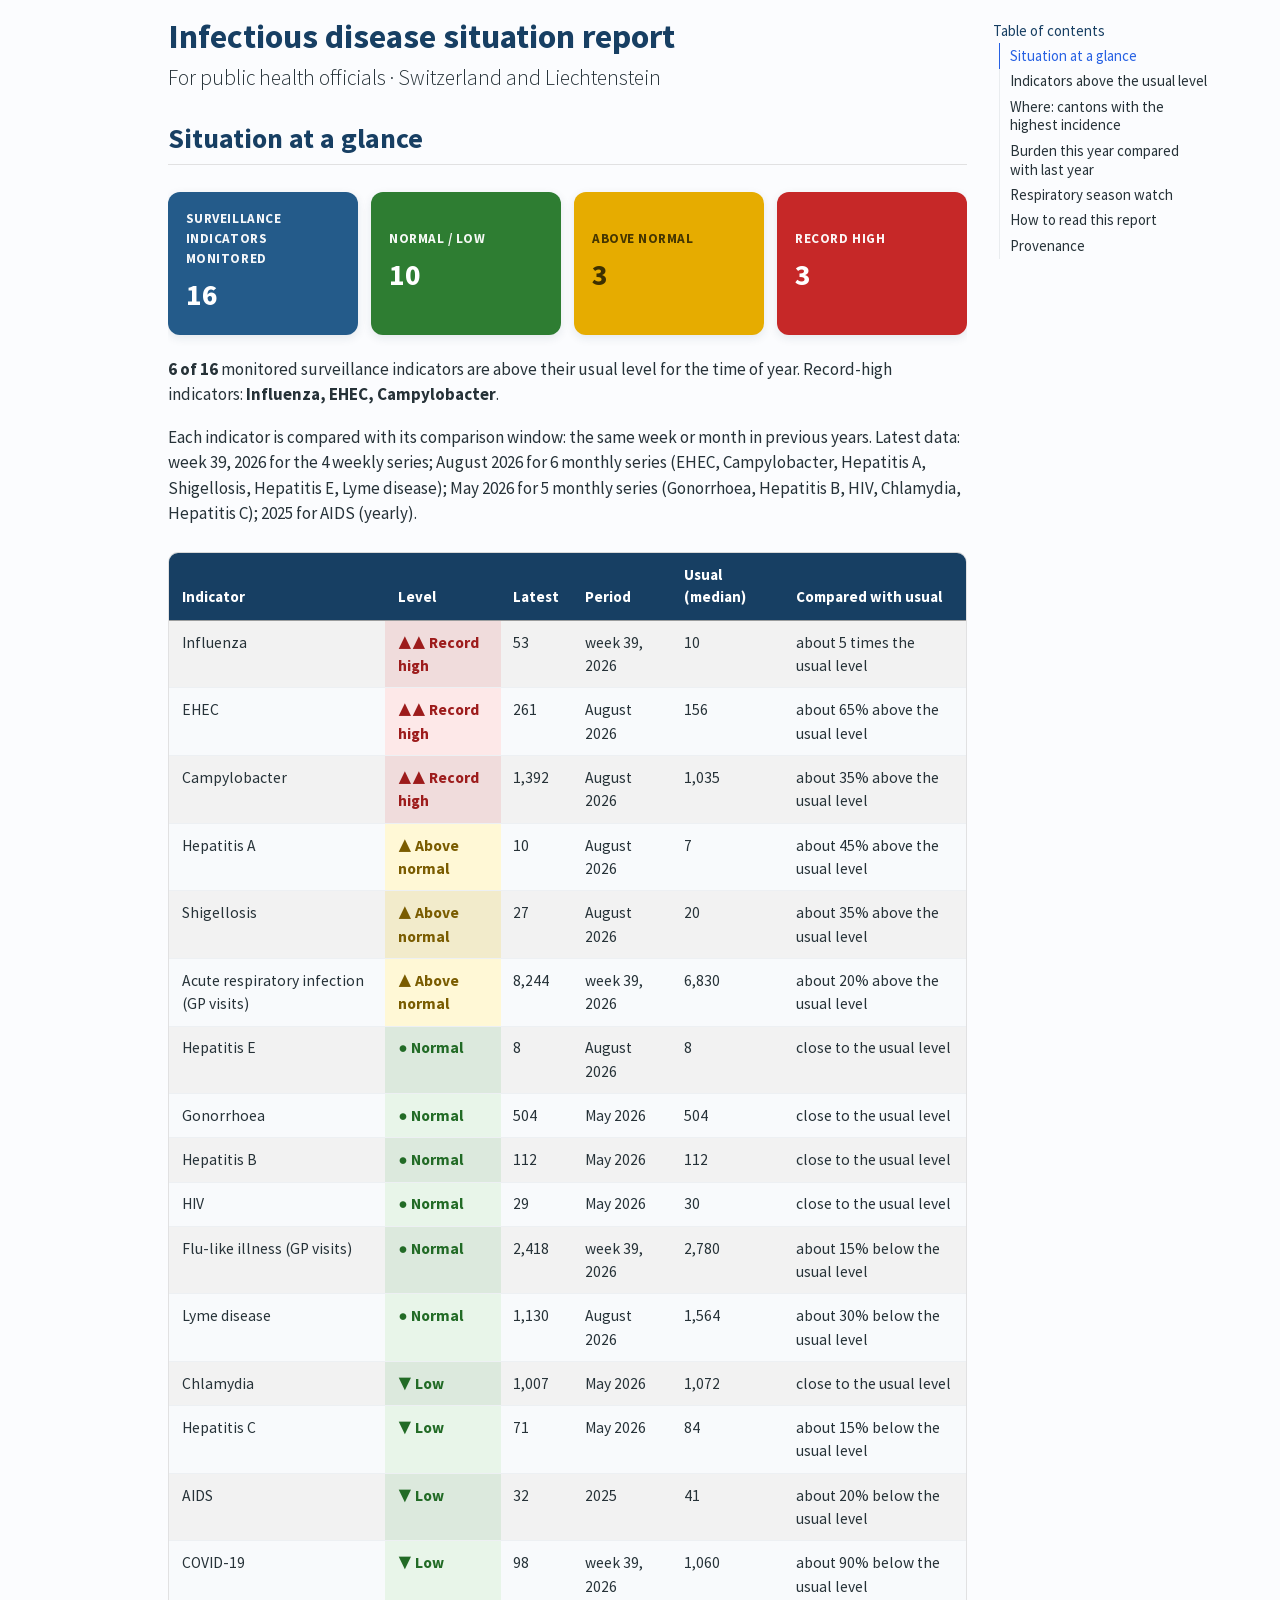
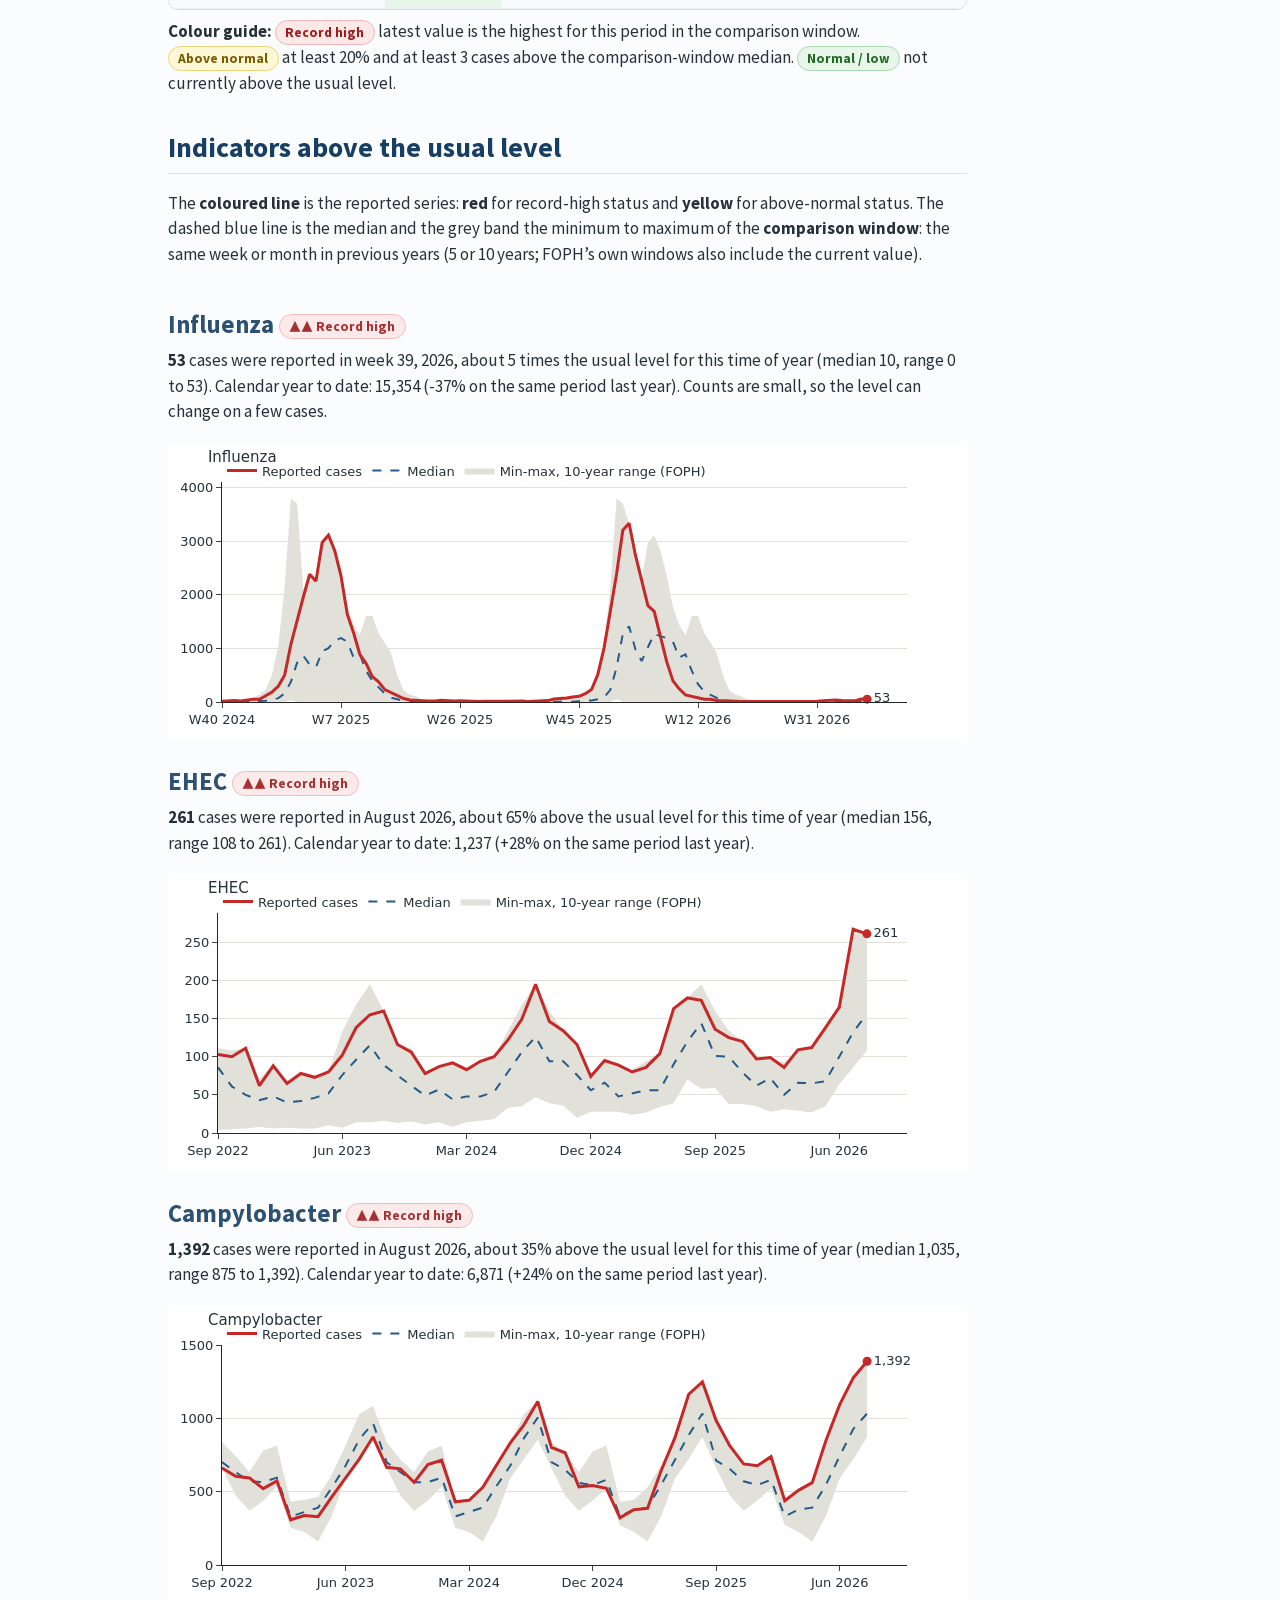
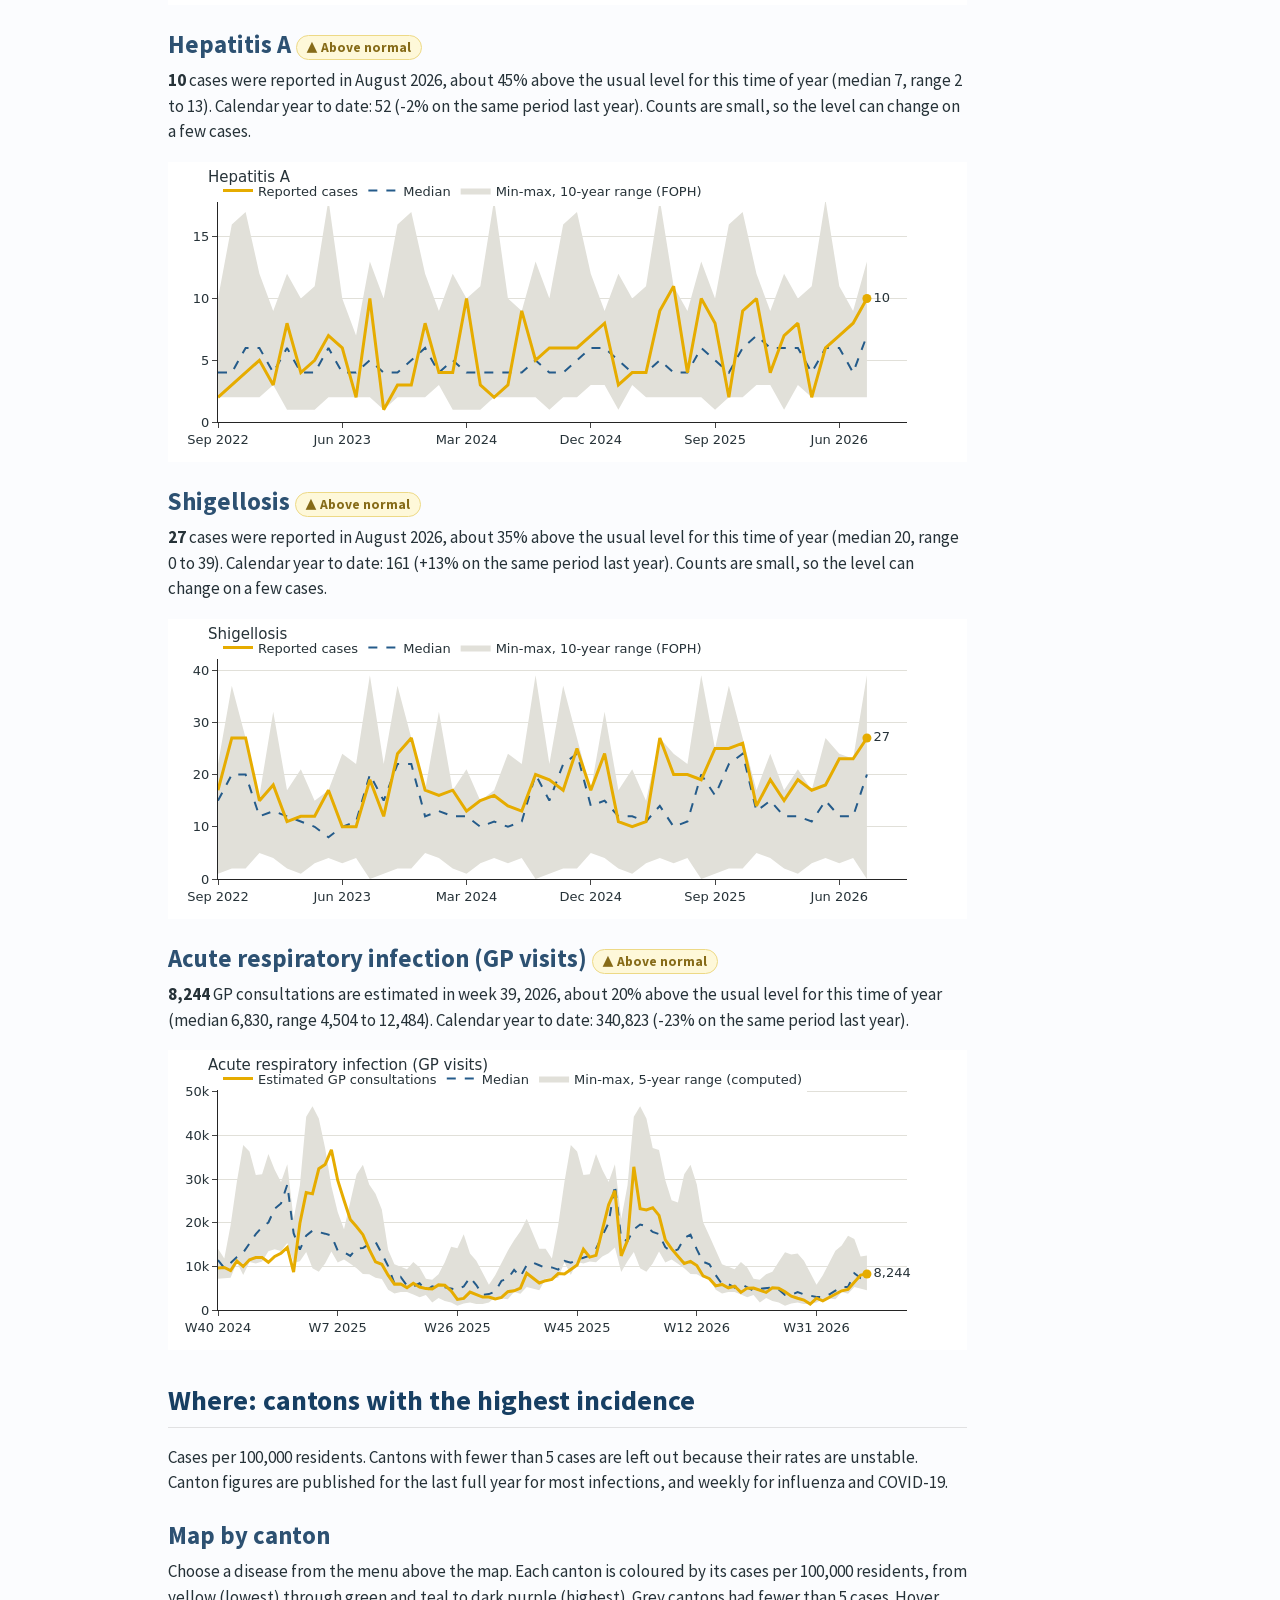
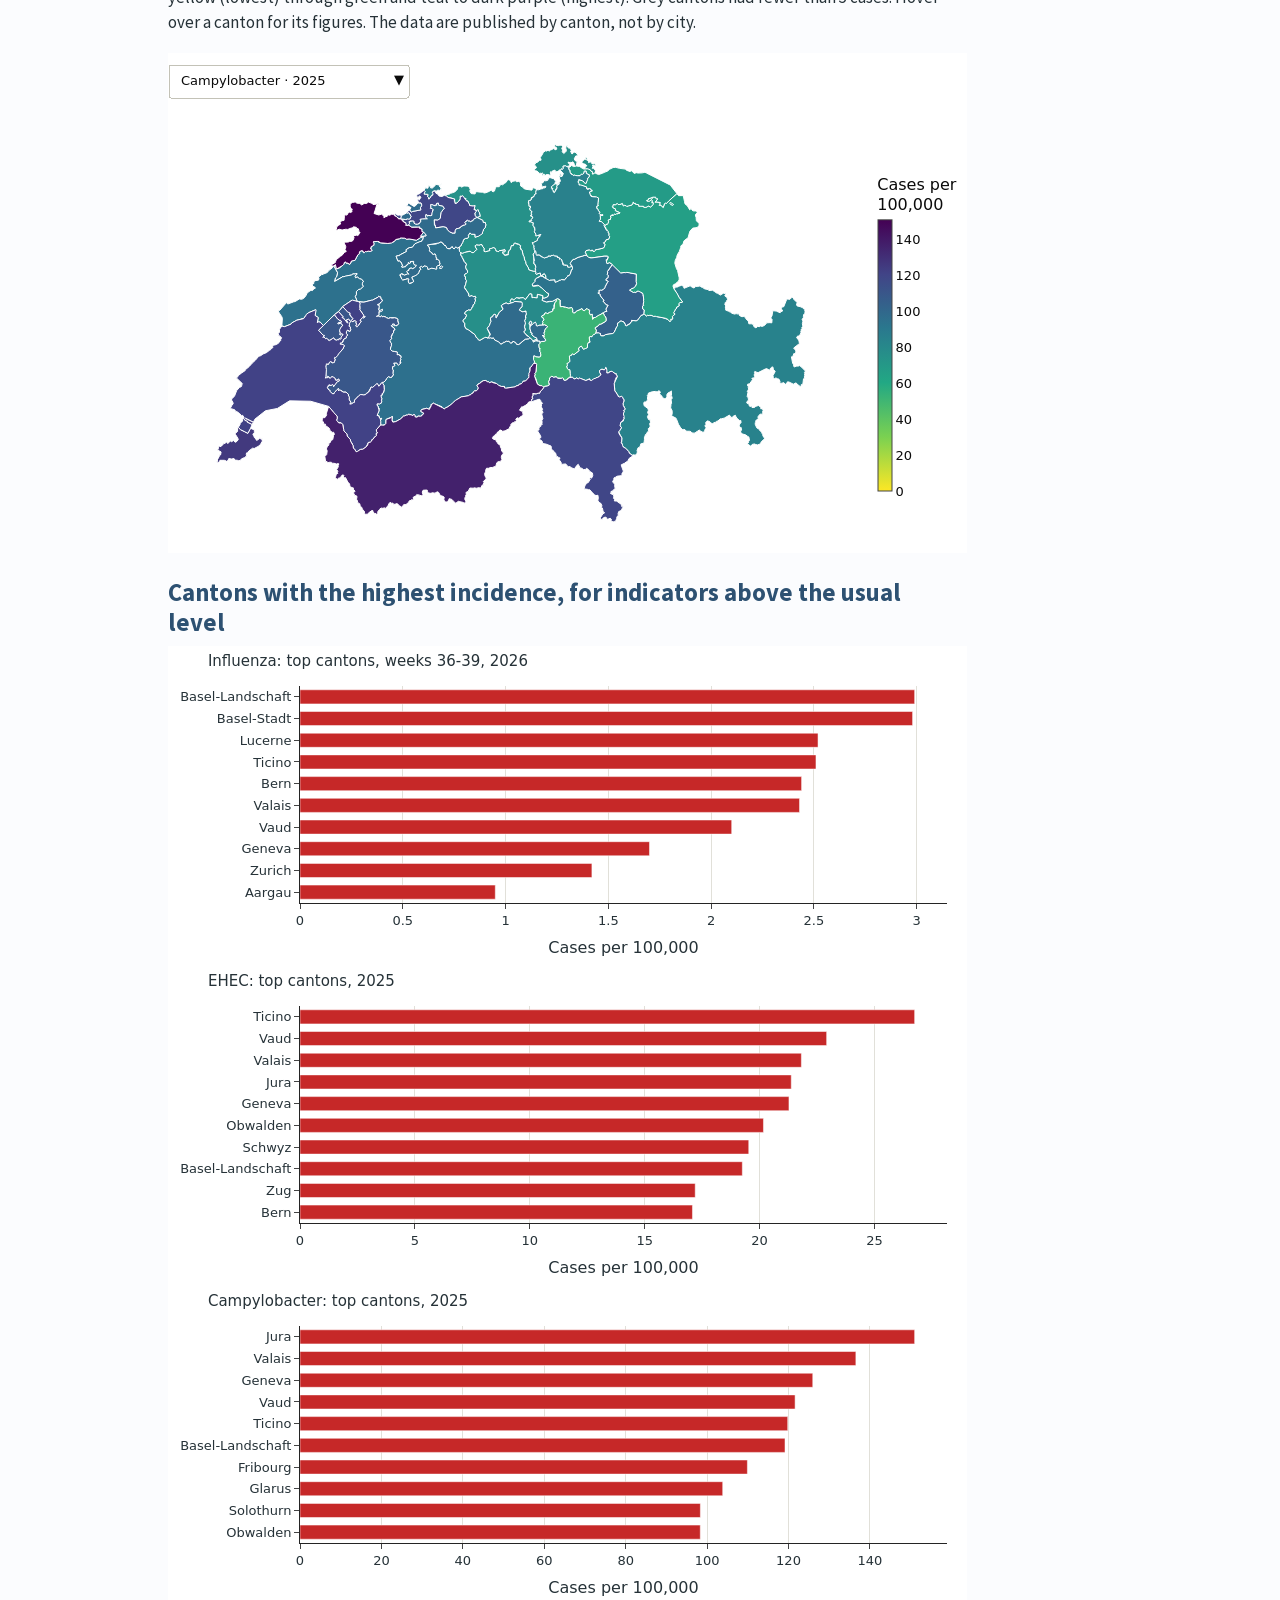
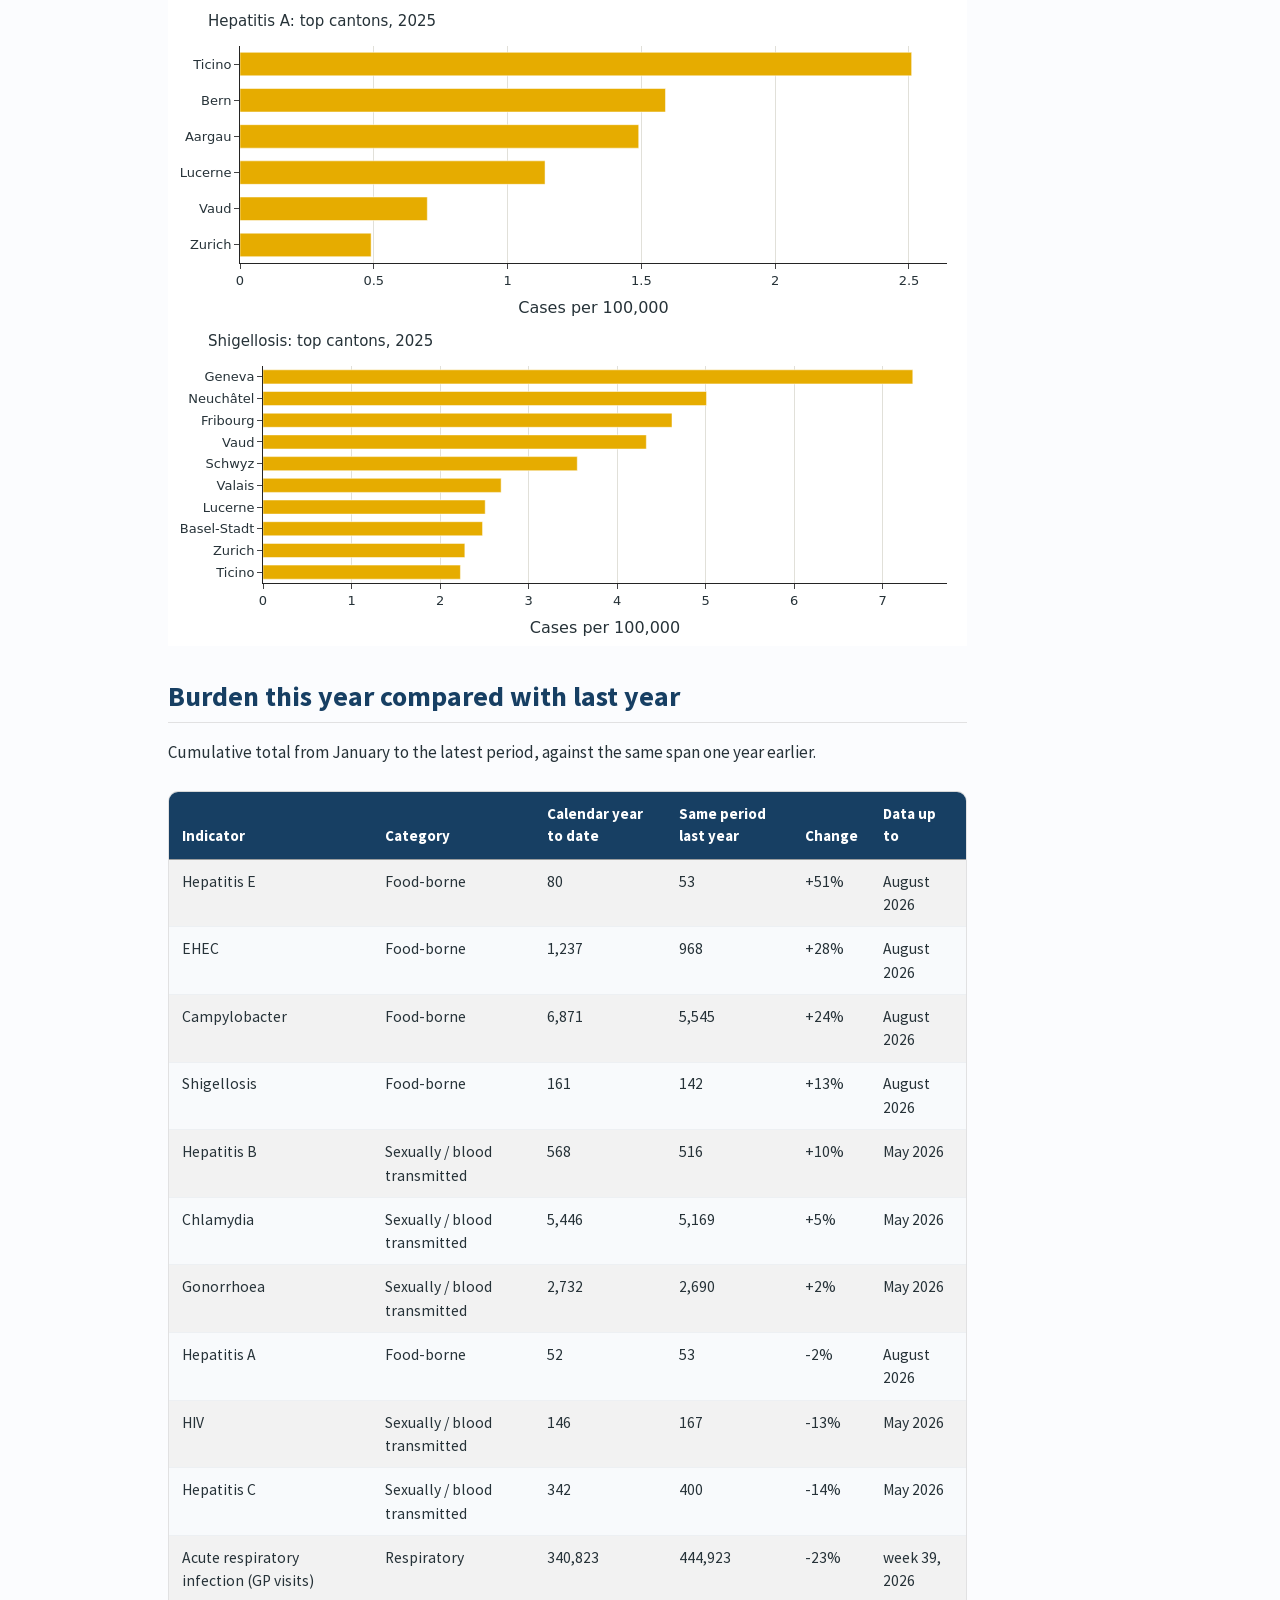
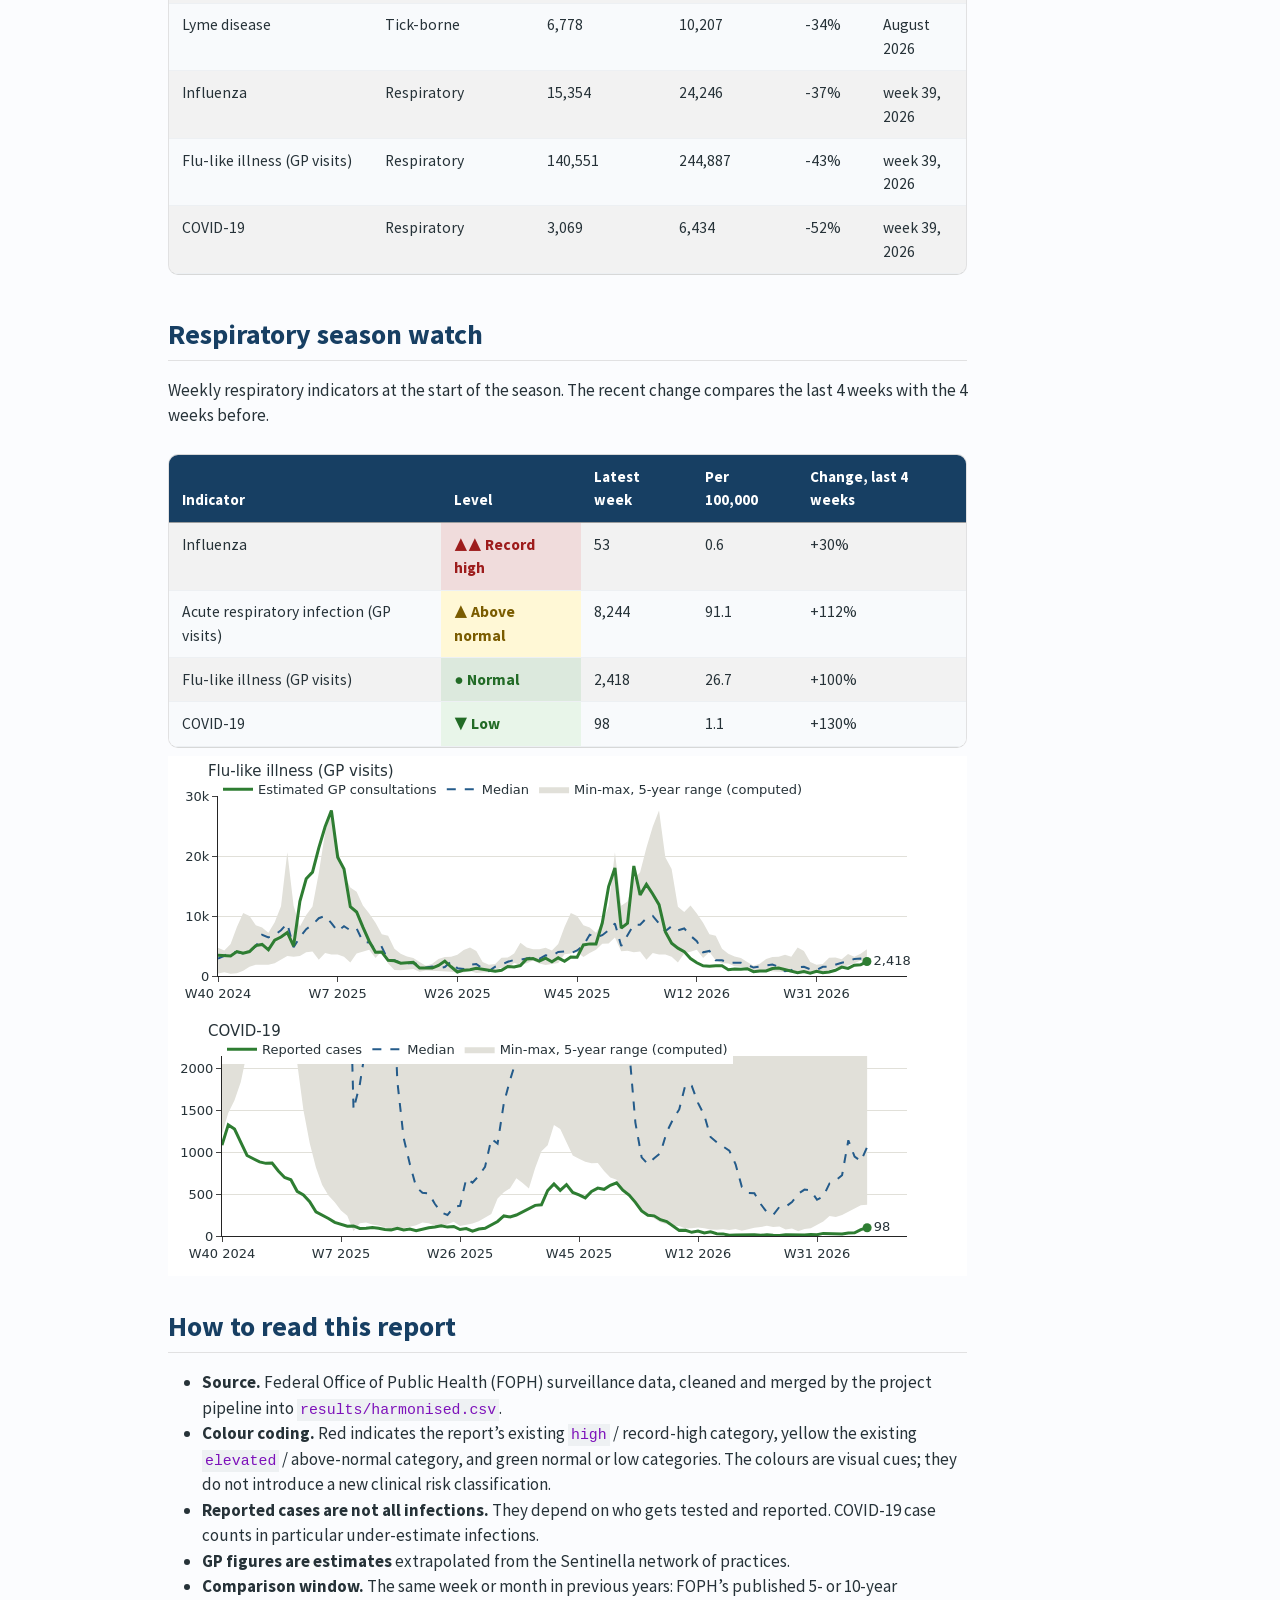
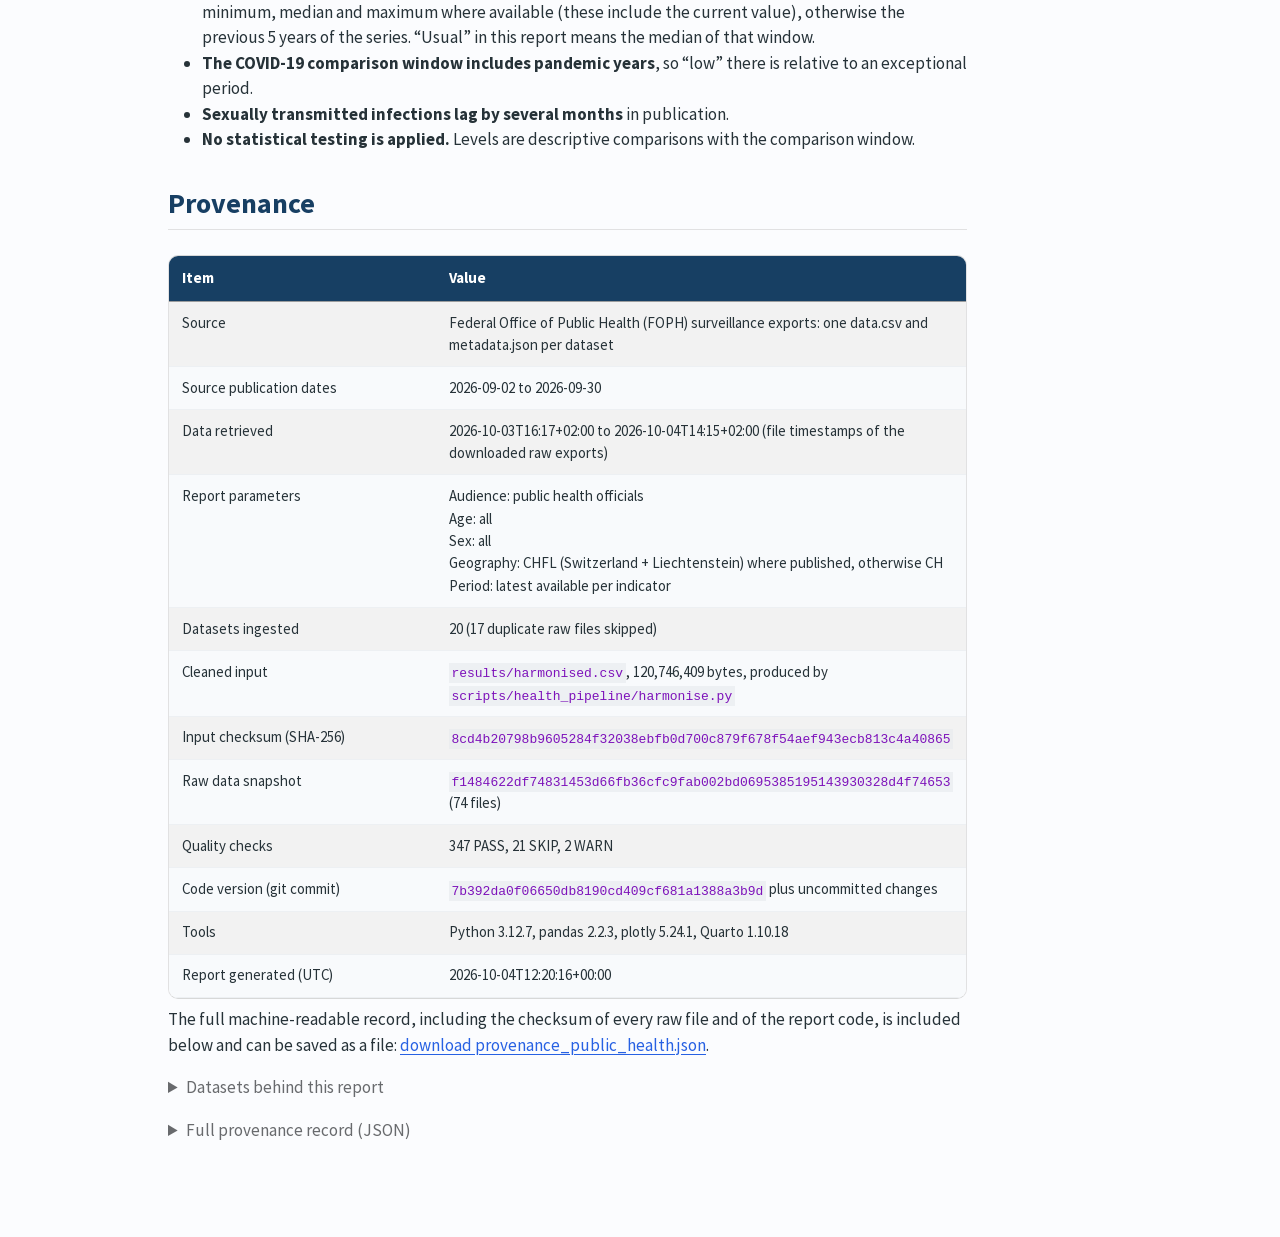
